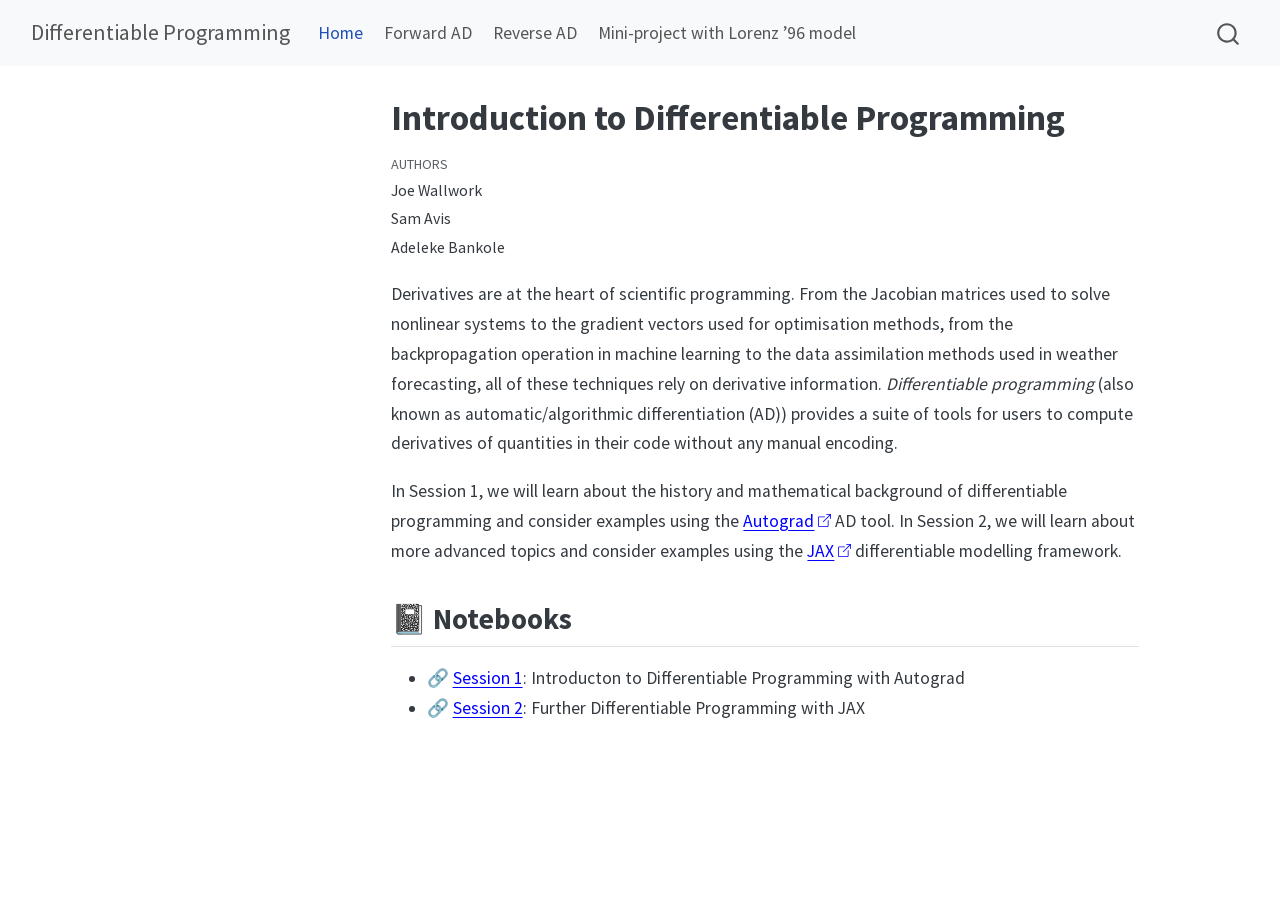
==== index.html @ 1bfa60ec "Deploy quarto-rendered notebooks (commit 20819055aa0e33181987a718f49bd97007761894) 20819055aa0e33181" ====
<!DOCTYPE html>
<html xmlns="http://www.w3.org/1999/xhtml" lang="en" xml:lang="en"><head>

<meta charset="utf-8">
<meta name="generator" content="quarto-1.9.38">

<meta name="viewport" content="width=device-width, initial-scale=1.0, user-scalable=yes">


<title>Introduction to Differentiable Programming – Differentiable Programming</title>
<style>

code{white-space: pre-wrap;}
span.smallcaps{font-variant: small-caps;}
div.columns{display: flex; gap: min(4vw, 1.5em);}
div.column{flex: auto; overflow-x: auto;}
div.hanging-indent{margin-left: 1.5em; text-indent: -1.5em;}
ul.task-list{list-style: none;}
ul.task-list li input[type="checkbox"] {
width: 0.8em;
margin: 0 0.8em 0.2em -1em;  vertical-align: middle;
}
</style>


<script>const headroomChanged = new CustomEvent("quarto-hrChanged", {
  detail: {},
  bubbles: true,
  cancelable: false,
  composed: false,
});

const announceDismiss = () => {
  const annEl = window.document.getElementById("quarto-announcement");
  if (annEl) {
    annEl.remove();

    const annId = annEl.getAttribute("data-announcement-id");
    window.localStorage.setItem(`quarto-announce-${annId}`, "true");
  }
};

const announceRegister = () => {
  const annEl = window.document.getElementById("quarto-announcement");
  if (annEl) {
    const annId = annEl.getAttribute("data-announcement-id");
    const isDismissed =
      window.localStorage.getItem(`quarto-announce-${annId}`) || false;
    if (isDismissed) {
      announceDismiss();
      return;
    } else {
      annEl.classList.remove("hidden");
    }

    const actionEl = annEl.querySelector(".quarto-announcement-action");
    if (actionEl) {
      actionEl.addEventListener("click", function (e) {
        e.preventDefault();
        // Hide the bar immediately
        announceDismiss();
      });
    }
  }
};

window.document.addEventListener("DOMContentLoaded", function () {
  let init = false;

  announceRegister();

  // Manage the back to top button, if one is present.
  let lastScrollTop = window.pageYOffset || document.documentElement.scrollTop;
  const scrollDownBuffer = 5;
  const scrollUpBuffer = 35;
  const btn = document.getElementById("quarto-back-to-top");
  const hideBackToTop = () => {
    btn.style.display = "none";
  };
  const showBackToTop = () => {
    btn.style.display = "inline-block";
  };
  if (btn) {
    window.document.addEventListener(
      "scroll",
      function () {
        const currentScrollTop =
          window.pageYOffset || document.documentElement.scrollTop;

        // Shows and hides the button 'intelligently' as the user scrolls
        if (currentScrollTop - scrollDownBuffer > lastScrollTop) {
          hideBackToTop();
          lastScrollTop = currentScrollTop <= 0 ? 0 : currentScrollTop;
        } else if (currentScrollTop < lastScrollTop - scrollUpBuffer) {
          showBackToTop();
          lastScrollTop = currentScrollTop <= 0 ? 0 : currentScrollTop;
        }

        // Show the button at the bottom, hides it at the top
        if (currentScrollTop <= 0) {
          hideBackToTop();
        } else if (
          window.innerHeight + currentScrollTop >=
          document.body.offsetHeight
        ) {
          showBackToTop();
        }
      },
      false
    );
  }

  function throttle(func, wait) {
    var timeout;
    return function () {
      const context = this;
      const args = arguments;
      const later = function () {
        clearTimeout(timeout);
        timeout = null;
        func.apply(context, args);
      };

      if (!timeout) {
        timeout = setTimeout(later, wait);
      }
    };
  }

  function headerOffset() {
    // Set an offset if there is are fixed top navbar
    const headerEl = window.document.querySelector("header.fixed-top");
    if (headerEl) {
      return headerEl.clientHeight;
    } else {
      return 0;
    }
  }

  function footerOffset() {
    const footerEl = window.document.querySelector("footer.footer");
    if (footerEl) {
      return footerEl.clientHeight;
    } else {
      return 0;
    }
  }

  function dashboardOffset() {
    const dashboardNavEl = window.document.getElementById(
      "quarto-dashboard-header"
    );
    if (dashboardNavEl !== null) {
      return dashboardNavEl.clientHeight;
    } else {
      return 0;
    }
  }

  function updateDocumentOffsetWithoutAnimation() {
    updateDocumentOffset(false);
  }

  function updateDocumentOffset(animated) {
    // set body offset
    const topOffset = headerOffset();
    const bodyOffset = topOffset + footerOffset() + dashboardOffset();
    const bodyEl = window.document.body;
    bodyEl.setAttribute("data-bs-offset", topOffset);
    bodyEl.style.paddingTop = topOffset + "px";

    // deal with sidebar offsets
    const sidebars = window.document.querySelectorAll(
      ".sidebar, .headroom-target"
    );
    sidebars.forEach((sidebar) => {
      if (!animated) {
        sidebar.classList.add("notransition");
        // Remove the no transition class after the animation has time to complete
        setTimeout(function () {
          sidebar.classList.remove("notransition");
        }, 201);
      }

      if (window.Headroom && sidebar.classList.contains("sidebar-unpinned")) {
        sidebar.style.top = "0";
        sidebar.style.maxHeight = "100vh";
      } else {
        sidebar.style.top = topOffset + "px";
        sidebar.style.maxHeight = "calc(100vh - " + topOffset + "px)";
      }
    });

    // allow space for footer
    const mainContainer = window.document.querySelector(".quarto-container");
    if (mainContainer) {
      mainContainer.style.minHeight = "calc(100vh - " + bodyOffset + "px)";
    }

    // link offset
    let linkStyle = window.document.querySelector("#quarto-target-style");
    if (!linkStyle) {
      linkStyle = window.document.createElement("style");
      linkStyle.setAttribute("id", "quarto-target-style");
      window.document.head.appendChild(linkStyle);
    }
    while (linkStyle.firstChild) {
      linkStyle.removeChild(linkStyle.firstChild);
    }
    if (topOffset > 0) {
      linkStyle.appendChild(
        window.document.createTextNode(`
      section:target::before {
        content: "";
        display: block;
        height: ${topOffset}px;
        margin: -${topOffset}px 0 0;
      }`)
      );
    }
    if (init) {
      window.dispatchEvent(headroomChanged);
    }
    init = true;
  }

  // initialize headroom
  var header = window.document.querySelector("#quarto-header");
  if (header && window.Headroom) {
    const headroom = new window.Headroom(header, {
      tolerance: 5,
      onPin: function () {
        const sidebars = window.document.querySelectorAll(
          ".sidebar, .headroom-target"
        );
        sidebars.forEach((sidebar) => {
          sidebar.classList.remove("sidebar-unpinned");
        });
        updateDocumentOffset();
      },
      onUnpin: function () {
        const sidebars = window.document.querySelectorAll(
          ".sidebar, .headroom-target"
        );
        sidebars.forEach((sidebar) => {
          sidebar.classList.add("sidebar-unpinned");
        });
        updateDocumentOffset();
      },
    });
    headroom.init();

    let frozen = false;
    window.quartoToggleHeadroom = function () {
      if (frozen) {
        headroom.unfreeze();
        frozen = false;
      } else {
        headroom.freeze();
        frozen = true;
      }
    };
  }

  window.addEventListener(
    "hashchange",
    function (e) {
      if (
        getComputedStyle(document.documentElement).scrollBehavior !== "smooth"
      ) {
        window.scrollTo(0, window.pageYOffset - headerOffset());
      }
    },
    false
  );

  // Observe size changed for the header
  const headerEl = window.document.querySelector("header.fixed-top");
  if (headerEl && window.ResizeObserver) {
    const observer = new window.ResizeObserver(() => {
      setTimeout(updateDocumentOffsetWithoutAnimation, 0);
    });
    observer.observe(headerEl, {
      attributes: true,
      childList: true,
      characterData: true,
    });
  } else {
    window.addEventListener(
      "resize",
      throttle(updateDocumentOffsetWithoutAnimation, 50)
    );
  }
  setTimeout(updateDocumentOffsetWithoutAnimation, 250);

  // fixup index.html links if we aren't on the filesystem
  if (window.location.protocol !== "file:") {
    const links = window.document.querySelectorAll("a");
    for (let i = 0; i < links.length; i++) {
      if (links[i].href) {
        links[i].dataset.originalHref = links[i].href;
        links[i].href = links[i].href.replace(/\/index\.html/, "/");
      }
    }

    // Fixup any sharing links that require urls
    // Append url to any sharing urls
    const sharingLinks = window.document.querySelectorAll(
      "a.sidebar-tools-main-item, a.quarto-navigation-tool, a.quarto-navbar-tools, a.quarto-navbar-tools-item"
    );
    for (let i = 0; i < sharingLinks.length; i++) {
      const sharingLink = sharingLinks[i];
      const href = sharingLink.getAttribute("href");
      if (href) {
        sharingLink.setAttribute(
          "href",
          href.replace("|url|", window.location.href)
        );
      }
    }

    // Scroll the active navigation item into view, if necessary
    const navSidebar = window.document.querySelector("nav#quarto-sidebar");
    if (navSidebar) {
      // Find the active item
      const activeItem = navSidebar.querySelector("li.sidebar-item a.active");
      if (activeItem) {
        // Wait for the scroll height and height to resolve by observing size changes on the
        // nav element that is scrollable
        const resizeObserver = new ResizeObserver((_entries) => {
          // The bottom of the element
          const elBottom = activeItem.offsetTop;
          const viewBottom = navSidebar.scrollTop + navSidebar.clientHeight;

          // The element height and scroll height are the same, then we are still loading
          if (viewBottom !== navSidebar.scrollHeight) {
            // Determine if the item isn't visible and scroll to it
            if (elBottom >= viewBottom) {
              navSidebar.scrollTop = elBottom;
            }

            // stop observing now since we've completed the scroll
            resizeObserver.unobserve(navSidebar);
          }
        });
        resizeObserver.observe(navSidebar);
      }
    }
  }
});
</script>
<script>/*!
 * headroom.js v0.12.0 - Give your page some headroom. Hide your header until you need it
 * Copyright (c) 2020 Nick Williams - http://wicky.nillia.ms/headroom.js
 * License: MIT
 */

!function(t,n){"object"==typeof exports&&"undefined"!=typeof module?module.exports=n():"function"==typeof define&&define.amd?define(n):(t=t||self).Headroom=n()}(this,function(){"use strict";function t(){return"undefined"!=typeof window}function d(t){return function(t){return t&&t.document&&function(t){return 9===t.nodeType}(t.document)}(t)?function(t){var n=t.document,o=n.body,s=n.documentElement;return{scrollHeight:function(){return Math.max(o.scrollHeight,s.scrollHeight,o.offsetHeight,s.offsetHeight,o.clientHeight,s.clientHeight)},height:function(){return t.innerHeight||s.clientHeight||o.clientHeight},scrollY:function(){return void 0!==t.pageYOffset?t.pageYOffset:(s||o.parentNode||o).scrollTop}}}(t):function(t){return{scrollHeight:function(){return Math.max(t.scrollHeight,t.offsetHeight,t.clientHeight)},height:function(){return Math.max(t.offsetHeight,t.clientHeight)},scrollY:function(){return t.scrollTop}}}(t)}function n(t,s,e){var n,o=function(){var n=!1;try{var t={get passive(){n=!0}};window.addEventListener("test",t,t),window.removeEventListener("test",t,t)}catch(t){n=!1}return n}(),i=!1,r=d(t),l=r.scrollY(),a={};function c(){var t=Math.round(r.scrollY()),n=r.height(),o=r.scrollHeight();a.scrollY=t,a.lastScrollY=l,a.direction=l<t?"down":"up",a.distance=Math.abs(t-l),a.isOutOfBounds=t<0||o<t+n,a.top=t<=s.offset[a.direction],a.bottom=o<=t+n,a.toleranceExceeded=a.distance>s.tolerance[a.direction],e(a),l=t,i=!1}function h(){i||(i=!0,n=requestAnimationFrame(c))}var u=!!o&&{passive:!0,capture:!1};return t.addEventListener("scroll",h,u),c(),{destroy:function(){cancelAnimationFrame(n),t.removeEventListener("scroll",h,u)}}}function o(t){return t===Object(t)?t:{down:t,up:t}}function s(t,n){n=n||{},Object.assign(this,s.options,n),this.classes=Object.assign({},s.options.classes,n.classes),this.elem=t,this.tolerance=o(this.tolerance),this.offset=o(this.offset),this.initialised=!1,this.frozen=!1}return s.prototype={constructor:s,init:function(){return s.cutsTheMustard&&!this.initialised&&(this.addClass("initial"),this.initialised=!0,setTimeout(function(t){t.scrollTracker=n(t.scroller,{offset:t.offset,tolerance:t.tolerance},t.update.bind(t))},100,this)),this},destroy:function(){this.initialised=!1,Object.keys(this.classes).forEach(this.removeClass,this),this.scrollTracker.destroy()},unpin:function(){!this.hasClass("pinned")&&this.hasClass("unpinned")||(this.addClass("unpinned"),this.removeClass("pinned"),this.onUnpin&&this.onUnpin.call(this))},pin:function(){this.hasClass("unpinned")&&(this.addClass("pinned"),this.removeClass("unpinned"),this.onPin&&this.onPin.call(this))},freeze:function(){this.frozen=!0,this.addClass("frozen")},unfreeze:function(){this.frozen=!1,this.removeClass("frozen")},top:function(){this.hasClass("top")||(this.addClass("top"),this.removeClass("notTop"),this.onTop&&this.onTop.call(this))},notTop:function(){this.hasClass("notTop")||(this.addClass("notTop"),this.removeClass("top"),this.onNotTop&&this.onNotTop.call(this))},bottom:function(){this.hasClass("bottom")||(this.addClass("bottom"),this.removeClass("notBottom"),this.onBottom&&this.onBottom.call(this))},notBottom:function(){this.hasClass("notBottom")||(this.addClass("notBottom"),this.removeClass("bottom"),this.onNotBottom&&this.onNotBottom.call(this))},shouldUnpin:function(t){return"down"===t.direction&&!t.top&&t.toleranceExceeded},shouldPin:function(t){return"up"===t.direction&&t.toleranceExceeded||t.top},addClass:function(t){this.elem.classList.add.apply(this.elem.classList,this.classes[t].split(" "))},removeClass:function(t){this.elem.classList.remove.apply(this.elem.classList,this.classes[t].split(" "))},hasClass:function(t){return this.classes[t].split(" ").every(function(t){return this.classList.contains(t)},this.elem)},update:function(t){t.isOutOfBounds||!0!==this.frozen&&(t.top?this.top():this.notTop(),t.bottom?this.bottom():this.notBottom(),this.shouldUnpin(t)?this.unpin():this.shouldPin(t)&&this.pin())}},s.options={tolerance:{up:0,down:0},offset:0,scroller:t()?window:null,classes:{frozen:"headroom--frozen",pinned:"headroom--pinned",unpinned:"headroom--unpinned",top:"headroom--top",notTop:"headroom--not-top",bottom:"headroom--bottom",notBottom:"headroom--not-bottom",initial:"headroom"}},s.cutsTheMustard=!!(t()&&function(){}.bind&&"classList"in document.documentElement&&Object.assign&&Object.keys&&requestAnimationFrame),s});
</script>
<script>/*!
 * clipboard.js v2.0.11
 * https://clipboardjs.com/
 *
 * Licensed MIT © Zeno Rocha
 */
!function(t,e){"object"==typeof exports&&"object"==typeof module?module.exports=e():"function"==typeof define&&define.amd?define([],e):"object"==typeof exports?exports.ClipboardJS=e():t.ClipboardJS=e()}(this,function(){return n={686:function(t,e,n){"use strict";n.d(e,{default:function(){return b}});var e=n(279),i=n.n(e),e=n(370),u=n.n(e),e=n(817),r=n.n(e);function c(t){try{return document.execCommand(t)}catch(t){return}}var a=function(t){t=r()(t);return c("cut"),t};function o(t,e){var n,o,t=(n=t,o="rtl"===document.documentElement.getAttribute("dir"),(t=document.createElement("textarea")).style.fontSize="12pt",t.style.border="0",t.style.padding="0",t.style.margin="0",t.style.position="absolute",t.style[o?"right":"left"]="-9999px",o=window.pageYOffset||document.documentElement.scrollTop,t.style.top="".concat(o,"px"),t.setAttribute("readonly",""),t.value=n,t);return e.container.appendChild(t),e=r()(t),c("copy"),t.remove(),e}var f=function(t){var e=1<arguments.length&&void 0!==arguments[1]?arguments[1]:{container:document.body},n="";return"string"==typeof t?n=o(t,e):t instanceof HTMLInputElement&&!["text","search","url","tel","password"].includes(null==t?void 0:t.type)?n=o(t.value,e):(n=r()(t),c("copy")),n};function l(t){return(l="function"==typeof Symbol&&"symbol"==typeof Symbol.iterator?function(t){return typeof t}:function(t){return t&&"function"==typeof Symbol&&t.constructor===Symbol&&t!==Symbol.prototype?"symbol":typeof t})(t)}var s=function(){var t=0<arguments.length&&void 0!==arguments[0]?arguments[0]:{},e=t.action,n=void 0===e?"copy":e,o=t.container,e=t.target,t=t.text;if("copy"!==n&&"cut"!==n)throw new Error('Invalid "action" value, use either "copy" or "cut"');if(void 0!==e){if(!e||"object"!==l(e)||1!==e.nodeType)throw new Error('Invalid "target" value, use a valid Element');if("copy"===n&&e.hasAttribute("disabled"))throw new Error('Invalid "target" attribute. Please use "readonly" instead of "disabled" attribute');if("cut"===n&&(e.hasAttribute("readonly")||e.hasAttribute("disabled")))throw new Error('Invalid "target" attribute. You can\'t cut text from elements with "readonly" or "disabled" attributes')}return t?f(t,{container:o}):e?"cut"===n?a(e):f(e,{container:o}):void 0};function p(t){return(p="function"==typeof Symbol&&"symbol"==typeof Symbol.iterator?function(t){return typeof t}:function(t){return t&&"function"==typeof Symbol&&t.constructor===Symbol&&t!==Symbol.prototype?"symbol":typeof t})(t)}function d(t,e){for(var n=0;n<e.length;n++){var o=e[n];o.enumerable=o.enumerable||!1,o.configurable=!0,"value"in o&&(o.writable=!0),Object.defineProperty(t,o.key,o)}}function y(t,e){return(y=Object.setPrototypeOf||function(t,e){return t.__proto__=e,t})(t,e)}function h(n){var o=function(){if("undefined"==typeof Reflect||!Reflect.construct)return!1;if(Reflect.construct.sham)return!1;if("function"==typeof Proxy)return!0;try{return Date.prototype.toString.call(Reflect.construct(Date,[],function(){})),!0}catch(t){return!1}}();return function(){var t,e=v(n);return t=o?(t=v(this).constructor,Reflect.construct(e,arguments,t)):e.apply(this,arguments),e=this,!(t=t)||"object"!==p(t)&&"function"!=typeof t?function(t){if(void 0!==t)return t;throw new ReferenceError("this hasn't been initialised - super() hasn't been called")}(e):t}}function v(t){return(v=Object.setPrototypeOf?Object.getPrototypeOf:function(t){return t.__proto__||Object.getPrototypeOf(t)})(t)}function m(t,e){t="data-clipboard-".concat(t);if(e.hasAttribute(t))return e.getAttribute(t)}var b=function(){!function(t,e){if("function"!=typeof e&&null!==e)throw new TypeError("Super expression must either be null or a function");t.prototype=Object.create(e&&e.prototype,{constructor:{value:t,writable:!0,configurable:!0}}),e&&y(t,e)}(r,i());var t,e,n,o=h(r);function r(t,e){var n;return function(t){if(!(t instanceof r))throw new TypeError("Cannot call a class as a function")}(this),(n=o.call(this)).resolveOptions(e),n.listenClick(t),n}return t=r,n=[{key:"copy",value:function(t){var e=1<arguments.length&&void 0!==arguments[1]?arguments[1]:{container:document.body};return f(t,e)}},{key:"cut",value:function(t){return a(t)}},{key:"isSupported",value:function(){var t=0<arguments.length&&void 0!==arguments[0]?arguments[0]:["copy","cut"],t="string"==typeof t?[t]:t,e=!!document.queryCommandSupported;return t.forEach(function(t){e=e&&!!document.queryCommandSupported(t)}),e}}],(e=[{key:"resolveOptions",value:function(){var t=0<arguments.length&&void 0!==arguments[0]?arguments[0]:{};this.action="function"==typeof t.action?t.action:this.defaultAction,this.target="function"==typeof t.target?t.target:this.defaultTarget,this.text="function"==typeof t.text?t.text:this.defaultText,this.container="object"===p(t.container)?t.container:document.body}},{key:"listenClick",value:function(t){var e=this;this.listener=u()(t,"click",function(t){return e.onClick(t)})}},{key:"onClick",value:function(t){var e=t.delegateTarget||t.currentTarget,n=this.action(e)||"copy",t=s({action:n,container:this.container,target:this.target(e),text:this.text(e)});this.emit(t?"success":"error",{action:n,text:t,trigger:e,clearSelection:function(){e&&e.focus(),window.getSelection().removeAllRanges()}})}},{key:"defaultAction",value:function(t){return m("action",t)}},{key:"defaultTarget",value:function(t){t=m("target",t);if(t)return document.querySelector(t)}},{key:"defaultText",value:function(t){return m("text",t)}},{key:"destroy",value:function(){this.listener.destroy()}}])&&d(t.prototype,e),n&&d(t,n),r}()},828:function(t){var e;"undefined"==typeof Element||Element.prototype.matches||((e=Element.prototype).matches=e.matchesSelector||e.mozMatchesSelector||e.msMatchesSelector||e.oMatchesSelector||e.webkitMatchesSelector),t.exports=function(t,e){for(;t&&9!==t.nodeType;){if("function"==typeof t.matches&&t.matches(e))return t;t=t.parentNode}}},438:function(t,e,n){var u=n(828);function i(t,e,n,o,r){var i=function(e,n,t,o){return function(t){t.delegateTarget=u(t.target,n),t.delegateTarget&&o.call(e,t)}}.apply(this,arguments);return t.addEventListener(n,i,r),{destroy:function(){t.removeEventListener(n,i,r)}}}t.exports=function(t,e,n,o,r){return"function"==typeof t.addEventListener?i.apply(null,arguments):"function"==typeof n?i.bind(null,document).apply(null,arguments):("string"==typeof t&&(t=document.querySelectorAll(t)),Array.prototype.map.call(t,function(t){return i(t,e,n,o,r)}))}},879:function(t,n){n.node=function(t){return void 0!==t&&t instanceof HTMLElement&&1===t.nodeType},n.nodeList=function(t){var e=Object.prototype.toString.call(t);return void 0!==t&&("[object NodeList]"===e||"[object HTMLCollection]"===e)&&"length"in t&&(0===t.length||n.node(t[0]))},n.string=function(t){return"string"==typeof t||t instanceof String},n.fn=function(t){return"[object Function]"===Object.prototype.toString.call(t)}},370:function(t,e,n){var f=n(879),l=n(438);t.exports=function(t,e,n){if(!t&&!e&&!n)throw new Error("Missing required arguments");if(!f.string(e))throw new TypeError("Second argument must be a String");if(!f.fn(n))throw new TypeError("Third argument must be a Function");if(f.node(t))return c=e,a=n,(u=t).addEventListener(c,a),{destroy:function(){u.removeEventListener(c,a)}};if(f.nodeList(t))return o=t,r=e,i=n,Array.prototype.forEach.call(o,function(t){t.addEventListener(r,i)}),{destroy:function(){Array.prototype.forEach.call(o,function(t){t.removeEventListener(r,i)})}};if(f.string(t))return t=t,e=e,n=n,l(document.body,t,e,n);throw new TypeError("First argument must be a String, HTMLElement, HTMLCollection, or NodeList");var o,r,i,u,c,a}},817:function(t){t.exports=function(t){var e,n="SELECT"===t.nodeName?(t.focus(),t.value):"INPUT"===t.nodeName||"TEXTAREA"===t.nodeName?((e=t.hasAttribute("readonly"))||t.setAttribute("readonly",""),t.select(),t.setSelectionRange(0,t.value.length),e||t.removeAttribute("readonly"),t.value):(t.hasAttribute("contenteditable")&&t.focus(),n=window.getSelection(),(e=document.createRange()).selectNodeContents(t),n.removeAllRanges(),n.addRange(e),n.toString());return n}},279:function(t){function e(){}e.prototype={on:function(t,e,n){var o=this.e||(this.e={});return(o[t]||(o[t]=[])).push({fn:e,ctx:n}),this},once:function(t,e,n){var o=this;function r(){o.off(t,r),e.apply(n,arguments)}return r._=e,this.on(t,r,n)},emit:function(t){for(var e=[].slice.call(arguments,1),n=((this.e||(this.e={}))[t]||[]).slice(),o=0,r=n.length;o<r;o++)n[o].fn.apply(n[o].ctx,e);return this},off:function(t,e){var n=this.e||(this.e={}),o=n[t],r=[];if(o&&e)for(var i=0,u=o.length;i<u;i++)o[i].fn!==e&&o[i].fn._!==e&&r.push(o[i]);return r.length?n[t]=r:delete n[t],this}},t.exports=e,t.exports.TinyEmitter=e}},r={},o.n=function(t){var e=t&&t.__esModule?function(){return t.default}:function(){return t};return o.d(e,{a:e}),e},o.d=function(t,e){for(var n in e)o.o(e,n)&&!o.o(t,n)&&Object.defineProperty(t,n,{enumerable:!0,get:e[n]})},o.o=function(t,e){return Object.prototype.hasOwnProperty.call(t,e)},o(686).default;function o(t){if(r[t])return r[t].exports;var e=r[t]={exports:{}};return n[t](e,e.exports,o),e.exports}var n,r});</script>
<script>/*! @algolia/autocomplete-js 1.19.1 | MIT License | © Algolia, Inc. and contributors | https://github.com/algolia/autocomplete */
!function(e,t){"object"==typeof exports&&"undefined"!=typeof module?t(exports):"function"==typeof define&&define.amd?define(["exports"],t):t((e="undefined"!=typeof globalThis?globalThis:e||self)["@algolia/autocomplete-js"]={})}(this,(function(e){"use strict";function t(e,t){var n=Object.keys(e);if(Object.getOwnPropertySymbols){var r=Object.getOwnPropertySymbols(e);t&&(r=r.filter((function(t){return Object.getOwnPropertyDescriptor(e,t).enumerable}))),n.push.apply(n,r)}return n}function n(e){for(var n=1;n<arguments.length;n++){var r=null!=arguments[n]?arguments[n]:{};n%2?t(Object(r),!0).forEach((function(t){o(e,t,r[t])})):Object.getOwnPropertyDescriptors?Object.defineProperties(e,Object.getOwnPropertyDescriptors(r)):t(Object(r)).forEach((function(t){Object.defineProperty(e,t,Object.getOwnPropertyDescriptor(r,t))}))}return e}function r(e){return r="function"==typeof Symbol&&"symbol"==typeof Symbol.iterator?function(e){return typeof e}:function(e){return e&&"function"==typeof Symbol&&e.constructor===Symbol&&e!==Symbol.prototype?"symbol":typeof e},r(e)}function o(e,t,n){return(t=function(e){var t=function(e,t){if("object"!=typeof e||null===e)return e;var n=e[Symbol.toPrimitive];if(void 0!==n){var r=n.call(e,t||"default");if("object"!=typeof r)return r;throw new TypeError("@@toPrimitive must return a primitive value.")}return("string"===t?String:Number)(e)}(e,"string");return"symbol"==typeof t?t:String(t)}(t))in e?Object.defineProperty(e,t,{value:n,enumerable:!0,configurable:!0,writable:!0}):e[t]=n,e}function i(){return i=Object.assign?Object.assign.bind():function(e){for(var t=1;t<arguments.length;t++){var n=arguments[t];for(var r in n)Object.prototype.hasOwnProperty.call(n,r)&&(e[r]=n[r])}return e},i.apply(this,arguments)}function u(e,t){if(null==e)return{};var n,r,o=function(e,t){if(null==e)return{};var n,r,o={},i=Object.keys(e);for(r=0;r<i.length;r++)n=i[r],t.indexOf(n)>=0||(o[n]=e[n]);return o}(e,t);if(Object.getOwnPropertySymbols){var i=Object.getOwnPropertySymbols(e);for(r=0;r<i.length;r++)n=i[r],t.indexOf(n)>=0||Object.prototype.propertyIsEnumerable.call(e,n)&&(o[n]=e[n])}return o}function a(e,t){return function(e){if(Array.isArray(e))return e}(e)||function(e,t){var n=null==e?null:"undefined"!=typeof Symbol&&e[Symbol.iterator]||e["@@iterator"];if(null!=n){var r,o,i,u,a=[],l=!0,c=!1;try{if(i=(n=n.call(e)).next,0===t){if(Object(n)!==n)return;l=!1}else for(;!(l=(r=i.call(n)).done)&&(a.push(r.value),a.length!==t);l=!0);}catch(e){c=!0,o=e}finally{try{if(!l&&null!=n.return&&(u=n.return(),Object(u)!==u))return}finally{if(c)throw o}}return a}}(e,t)||c(e,t)||function(){throw new TypeError("Invalid attempt to destructure non-iterable instance.\nIn order to be iterable, non-array objects must have a [Symbol.iterator]() method.")}()}function l(e){return function(e){if(Array.isArray(e))return s(e)}(e)||function(e){if("undefined"!=typeof Symbol&&null!=e[Symbol.iterator]||null!=e["@@iterator"])return Array.from(e)}(e)||c(e)||function(){throw new TypeError("Invalid attempt to spread non-iterable instance.\nIn order to be iterable, non-array objects must have a [Symbol.iterator]() method.")}()}function c(e,t){if(e){if("string"==typeof e)return s(e,t);var n=Object.prototype.toString.call(e).slice(8,-1);return"Object"===n&&e.constructor&&(n=e.constructor.name),"Map"===n||"Set"===n?Array.from(e):"Arguments"===n||/^(?:Ui|I)nt(?:8|16|32)(?:Clamped)?Array$/.test(n)?s(e,t):void 0}}function s(e,t){(null==t||t>e.length)&&(t=e.length);for(var n=0,r=new Array(t);n<t;n++)r[n]=e[n];return r}function f(e){return{current:e}}function p(e,t){var n=void 0;return function(){for(var r=arguments.length,o=new Array(r),i=0;i<r;i++)o[i]=arguments[i];n&&clearTimeout(n),n=setTimeout((function(){return e.apply(void 0,o)}),t)}}function m(e){return e.reduce((function(e,t){return e.concat(t)}),[])}var v=0;function d(){return"autocomplete-".concat(v++)}function y(e,t){return t.reduce((function(e,t){return e&&e[t]}),e)}function b(e){return 0===e.collections.length?0:e.collections.reduce((function(e,t){return e+t.items.length}),0)}function g(e){return e!==Object(e)}function h(e,t){if(e===t)return!0;if(g(e)||g(t)||"function"==typeof e||"function"==typeof t)return e===t;if(Object.keys(e).length!==Object.keys(t).length)return!1;for(var n=0,r=Object.keys(e);n<r.length;n++){var o=r[n];if(!(o in t))return!1;if(!h(e[o],t[o]))return!1}return!0}var _=function(){};var O="1.19.1",S=[{segment:"autocomplete-core",version:O}];function j(e){var t=e.item,n=e.items,r=void 0===n?[]:n;return{index:t.__autocomplete_indexName,items:[t],positions:[1+r.findIndex((function(e){return e.objectID===t.objectID}))],queryID:t.__autocomplete_queryID,algoliaSource:["autocomplete"]}}function P(e,t){return function(e){if(Array.isArray(e))return e}(e)||function(e,t){var n=null==e?null:"undefined"!=typeof Symbol&&e[Symbol.iterator]||e["@@iterator"];if(null!=n){var r,o,i,u,a=[],l=!0,c=!1;try{if(i=(n=n.call(e)).next,0===t){if(Object(n)!==n)return;l=!1}else for(;!(l=(r=i.call(n)).done)&&(a.push(r.value),a.length!==t);l=!0);}catch(e){c=!0,o=e}finally{try{if(!l&&null!=n.return&&(u=n.return(),Object(u)!==u))return}finally{if(c)throw o}}return a}}(e,t)||function(e,t){if(!e)return;if("string"==typeof e)return w(e,t);var n=Object.prototype.toString.call(e).slice(8,-1);"Object"===n&&e.constructor&&(n=e.constructor.name);if("Map"===n||"Set"===n)return Array.from(e);if("Arguments"===n||/^(?:Ui|I)nt(?:8|16|32)(?:Clamped)?Array$/.test(n))return w(e,t)}(e,t)||function(){throw new TypeError("Invalid attempt to destructure non-iterable instance.\nIn order to be iterable, non-array objects must have a [Symbol.iterator]() method.")}()}function w(e,t){(null==t||t>e.length)&&(t=e.length);for(var n=0,r=new Array(t);n<t;n++)r[n]=e[n];return r}var I=["items"],A=["items"];function E(e){return E="function"==typeof Symbol&&"symbol"==typeof Symbol.iterator?function(e){return typeof e}:function(e){return e&&"function"==typeof Symbol&&e.constructor===Symbol&&e!==Symbol.prototype?"symbol":typeof e},E(e)}function D(e){return function(e){if(Array.isArray(e))return C(e)}(e)||function(e){if("undefined"!=typeof Symbol&&null!=e[Symbol.iterator]||null!=e["@@iterator"])return Array.from(e)}(e)||function(e,t){if(!e)return;if("string"==typeof e)return C(e,t);var n=Object.prototype.toString.call(e).slice(8,-1);"Object"===n&&e.constructor&&(n=e.constructor.name);if("Map"===n||"Set"===n)return Array.from(e);if("Arguments"===n||/^(?:Ui|I)nt(?:8|16|32)(?:Clamped)?Array$/.test(n))return C(e,t)}(e)||function(){throw new TypeError("Invalid attempt to spread non-iterable instance.\nIn order to be iterable, non-array objects must have a [Symbol.iterator]() method.")}()}function C(e,t){(null==t||t>e.length)&&(t=e.length);for(var n=0,r=new Array(t);n<t;n++)r[n]=e[n];return r}function k(e,t){if(null==e)return{};var n,r,o=function(e,t){if(null==e)return{};var n,r,o={},i=Object.keys(e);for(r=0;r<i.length;r++)n=i[r],t.indexOf(n)>=0||(o[n]=e[n]);return o}(e,t);if(Object.getOwnPropertySymbols){var i=Object.getOwnPropertySymbols(e);for(r=0;r<i.length;r++)n=i[r],t.indexOf(n)>=0||Object.prototype.propertyIsEnumerable.call(e,n)&&(o[n]=e[n])}return o}function x(e,t){var n=Object.keys(e);if(Object.getOwnPropertySymbols){var r=Object.getOwnPropertySymbols(e);t&&(r=r.filter((function(t){return Object.getOwnPropertyDescriptor(e,t).enumerable}))),n.push.apply(n,r)}return n}function N(e){for(var t=1;t<arguments.length;t++){var n=null!=arguments[t]?arguments[t]:{};t%2?x(Object(n),!0).forEach((function(t){T(e,t,n[t])})):Object.getOwnPropertyDescriptors?Object.defineProperties(e,Object.getOwnPropertyDescriptors(n)):x(Object(n)).forEach((function(t){Object.defineProperty(e,t,Object.getOwnPropertyDescriptor(n,t))}))}return e}function T(e,t,n){return(t=function(e){var t=function(e,t){if("object"!==E(e)||null===e)return e;var n=e[Symbol.toPrimitive];if(void 0!==n){var r=n.call(e,t||"default");if("object"!==E(r))return r;throw new TypeError("@@toPrimitive must return a primitive value.")}return("string"===t?String:Number)(e)}(e,"string");return"symbol"===E(t)?t:String(t)}(t))in e?Object.defineProperty(e,t,{value:n,enumerable:!0,configurable:!0,writable:!0}):e[t]=n,e}function q(e){for(var t=arguments.length>1&&void 0!==arguments[1]?arguments[1]:20,n=[],r=0;r<e.objectIDs.length;r+=t)n.push(N(N({},e),{},{objectIDs:e.objectIDs.slice(r,r+t)}));return n}function B(e){return e.map((function(e){var t=e.items,n=k(e,I);return N(N({},n),{},{objectIDs:(null==t?void 0:t.map((function(e){return e.objectID})))||n.objectIDs})}))}function R(e){var t,n,r,o=(t=P((e.version||"").split(".").map(Number),2),n=t[0],r=t[1],n>=3||2===n&&r>=4||1===n&&r>=10);function i(t,n,r){if(o&&void 0!==r){var i=r[0].__autocomplete_algoliaCredentials,u={"X-Algolia-Application-Id":i.appId,"X-Algolia-API-Key":i.apiKey};e.apply(void 0,[t].concat(D(n),[{headers:u}]))}else e.apply(void 0,[t].concat(D(n)))}return{init:function(t,n){e("init",{appId:t,apiKey:n})},setAuthenticatedUserToken:function(t){e("setAuthenticatedUserToken",t)},setUserToken:function(t){e("setUserToken",t)},clickedObjectIDsAfterSearch:function(){for(var e=arguments.length,t=new Array(e),n=0;n<e;n++)t[n]=arguments[n];t.length>0&&i("clickedObjectIDsAfterSearch",B(t),t[0].items)},clickedObjectIDs:function(){for(var e=arguments.length,t=new Array(e),n=0;n<e;n++)t[n]=arguments[n];t.length>0&&i("clickedObjectIDs",B(t),t[0].items)},clickedFilters:function(){for(var t=arguments.length,n=new Array(t),r=0;r<t;r++)n[r]=arguments[r];n.length>0&&e.apply(void 0,["clickedFilters"].concat(n))},convertedObjectIDsAfterSearch:function(){for(var e=arguments.length,t=new Array(e),n=0;n<e;n++)t[n]=arguments[n];t.length>0&&i("convertedObjectIDsAfterSearch",B(t),t[0].items)},convertedObjectIDs:function(){for(var e=arguments.length,t=new Array(e),n=0;n<e;n++)t[n]=arguments[n];t.length>0&&i("convertedObjectIDs",B(t),t[0].items)},convertedFilters:function(){for(var t=arguments.length,n=new Array(t),r=0;r<t;r++)n[r]=arguments[r];n.length>0&&e.apply(void 0,["convertedFilters"].concat(n))},viewedObjectIDs:function(){for(var e=arguments.length,t=new Array(e),n=0;n<e;n++)t[n]=arguments[n];t.length>0&&t.reduce((function(e,t){var n=t.items,r=k(t,A);return[].concat(D(e),D(q(N(N({},r),{},{objectIDs:(null==n?void 0:n.map((function(e){return e.objectID})))||r.objectIDs})).map((function(e){return{items:n,payload:e}}))))}),[]).forEach((function(e){var t=e.items;return i("viewedObjectIDs",[e.payload],t)}))},viewedFilters:function(){for(var t=arguments.length,n=new Array(t),r=0;r<t;r++)n[r]=arguments[r];n.length>0&&e.apply(void 0,["viewedFilters"].concat(n))}}}function L(e){var t=e.items.reduce((function(e,t){var n;return e[t.__autocomplete_indexName]=(null!==(n=e[t.__autocomplete_indexName])&&void 0!==n?n:[]).concat(t),e}),{});return Object.keys(t).map((function(e){return{index:e,items:t[e],algoliaSource:["autocomplete"]}}))}function F(e){return e.objectID&&e.__autocomplete_indexName&&e.__autocomplete_queryID}function U(e){return U="function"==typeof Symbol&&"symbol"==typeof Symbol.iterator?function(e){return typeof e}:function(e){return e&&"function"==typeof Symbol&&e.constructor===Symbol&&e!==Symbol.prototype?"symbol":typeof e},U(e)}function M(e){return function(e){if(Array.isArray(e))return H(e)}(e)||function(e){if("undefined"!=typeof Symbol&&null!=e[Symbol.iterator]||null!=e["@@iterator"])return Array.from(e)}(e)||function(e,t){if(!e)return;if("string"==typeof e)return H(e,t);var n=Object.prototype.toString.call(e).slice(8,-1);"Object"===n&&e.constructor&&(n=e.constructor.name);if("Map"===n||"Set"===n)return Array.from(e);if("Arguments"===n||/^(?:Ui|I)nt(?:8|16|32)(?:Clamped)?Array$/.test(n))return H(e,t)}(e)||function(){throw new TypeError("Invalid attempt to spread non-iterable instance.\nIn order to be iterable, non-array objects must have a [Symbol.iterator]() method.")}()}function H(e,t){(null==t||t>e.length)&&(t=e.length);for(var n=0,r=new Array(t);n<t;n++)r[n]=e[n];return r}function V(e,t){var n=Object.keys(e);if(Object.getOwnPropertySymbols){var r=Object.getOwnPropertySymbols(e);t&&(r=r.filter((function(t){return Object.getOwnPropertyDescriptor(e,t).enumerable}))),n.push.apply(n,r)}return n}function W(e){for(var t=1;t<arguments.length;t++){var n=null!=arguments[t]?arguments[t]:{};t%2?V(Object(n),!0).forEach((function(t){Q(e,t,n[t])})):Object.getOwnPropertyDescriptors?Object.defineProperties(e,Object.getOwnPropertyDescriptors(n)):V(Object(n)).forEach((function(t){Object.defineProperty(e,t,Object.getOwnPropertyDescriptor(n,t))}))}return e}function Q(e,t,n){return(t=function(e){var t=function(e,t){if("object"!==U(e)||null===e)return e;var n=e[Symbol.toPrimitive];if(void 0!==n){var r=n.call(e,t||"default");if("object"!==U(r))return r;throw new TypeError("@@toPrimitive must return a primitive value.")}return("string"===t?String:Number)(e)}(e,"string");return"symbol"===U(t)?t:String(t)}(t))in e?Object.defineProperty(e,t,{value:n,enumerable:!0,configurable:!0,writable:!0}):e[t]=n,e}var K="2.15.0",$="https://cdn.jsdelivr.net/npm/search-insights@".concat(K,"/dist/search-insights.min.js"),z=p((function(e){var t=e.onItemsChange,n=e.items,r=e.insights,o=e.state;t({insights:r,insightsEvents:L({items:n}).map((function(e){return W({eventName:"Items Viewed"},e)})),state:o})}),400);function G(e){var t=function(e){return W({onItemsChange:function(e){var t=e.insights,n=e.insightsEvents,r=e.state;t.viewedObjectIDs.apply(t,M(n.map((function(e){return W(W({},e),{},{algoliaSource:J(e.algoliaSource,r.context)})}))))},onSelect:function(e){var t=e.insights,n=e.insightsEvents,r=e.state;t.clickedObjectIDsAfterSearch.apply(t,M(n.map((function(e){return W(W({},e),{},{algoliaSource:J(e.algoliaSource,r.context)})}))))},onActive:_,__autocomplete_clickAnalytics:!0},e)}(e),n=t.insightsClient,r=t.insightsInitParams,o=t.onItemsChange,i=t.onSelect,u=t.onActive,a=t.__autocomplete_clickAnalytics,l=n;if(n||function(e){if("undefined"!=typeof window)e({window:window})}((function(e){var t=e.window,n=t.AlgoliaAnalyticsObject||"aa";"string"==typeof n&&(l=t[n]),l||(t.AlgoliaAnalyticsObject=n,t[n]||(t[n]=function(){t[n].queue||(t[n].queue=[]);for(var e=arguments.length,r=new Array(e),o=0;o<e;o++)r[o]=arguments[o];t[n].queue.push(r)}),t[n].version=K,l=t[n],function(e){var t="[Autocomplete]: Could not load search-insights.js. Please load it manually following https://alg.li/insights-autocomplete";try{var n=e.document.createElement("script");n.async=!0,n.src=$,n.onerror=function(){console.error(t)},document.body.appendChild(n)}catch(e){console.error(t)}}(t))})),!l)return{};r&&l("init",W({partial:!0},r));var c=R(l),s=f([]),m=p((function(e){var t=e.state;if(t.isOpen){var n=t.collections.reduce((function(e,t){return[].concat(M(e),M(t.items))}),[]).filter(F);h(s.current.map((function(e){return e.objectID})),n.map((function(e){return e.objectID})))||(s.current=n,n.length>0&&z({onItemsChange:o,items:n,insights:c,state:t}))}}),0);return{name:"aa.algoliaInsightsPlugin",subscribe:function(e){var t=e.setContext,n=e.onSelect,r=e.onActive;function o(e){t({algoliaInsightsPlugin:{__algoliaSearchParameters:W(W({},a?{clickAnalytics:!0}:{}),e?{userToken:X(e)}:{}),insights:c}})}l("addAlgoliaAgent","insights-plugin"),o(),l("onUserTokenChange",(function(e){o(e)})),l("getUserToken",null,(function(e,t){o(t)})),n((function(e){var t=e.item,n=e.state,r=e.event,o=e.source;F(t)&&i({state:n,event:r,insights:c,item:t,insightsEvents:[W({eventName:"Item Selected"},j({item:t,items:o.getItems().filter(F)}))]})})),r((function(e){var t=e.item,n=e.source,r=e.state,o=e.event;F(t)&&u({state:r,event:o,insights:c,item:t,insightsEvents:[W({eventName:"Item Active"},j({item:t,items:n.getItems().filter(F)}))]})}))},onStateChange:function(e){var t=e.state;m({state:t})},__autocomplete_pluginOptions:e}}function J(){var e,t=arguments.length>0&&void 0!==arguments[0]?arguments[0]:[],n=arguments.length>1?arguments[1]:void 0;return[].concat(M(t),["autocomplete-internal"],M(null!==(e=n.algoliaInsightsPlugin)&&void 0!==e&&e.__automaticInsights?["autocomplete-automatic"]:[]))}function X(e){return"number"==typeof e?e.toString():e}function Y(e,t){var n=t;return{then:function(t,r){return Y(e.then(ee(t,n,e),ee(r,n,e)),n)},catch:function(t){return Y(e.catch(ee(t,n,e)),n)},finally:function(t){return t&&n.onCancelList.push(t),Y(e.finally(ee(t&&function(){return n.onCancelList=[],t()},n,e)),n)},cancel:function(){n.isCanceled=!0;var e=n.onCancelList;n.onCancelList=[],e.forEach((function(e){e()}))},isCanceled:function(){return!0===n.isCanceled}}}function Z(e){return Y(e,{isCanceled:!1,onCancelList:[]})}function ee(e,t,n){return e?function(n){return t.isCanceled?n:e(n)}:n}var te,ne=!0;function re(e,t,n,r){if(!n)return null;if(e<0&&(null===t||null!==r&&0===t))return n+e;var o=(null===t?-1:t)+e;return o<=-1||o>=n?null===r?null:0:o}function oe(e,t){var n=Object.keys(e);if(Object.getOwnPropertySymbols){var r=Object.getOwnPropertySymbols(e);t&&(r=r.filter((function(t){return Object.getOwnPropertyDescriptor(e,t).enumerable}))),n.push.apply(n,r)}return n}function ie(e){for(var t=1;t<arguments.length;t++){var n=null!=arguments[t]?arguments[t]:{};t%2?oe(Object(n),!0).forEach((function(t){ue(e,t,n[t])})):Object.getOwnPropertyDescriptors?Object.defineProperties(e,Object.getOwnPropertyDescriptors(n)):oe(Object(n)).forEach((function(t){Object.defineProperty(e,t,Object.getOwnPropertyDescriptor(n,t))}))}return e}function ue(e,t,n){return(t=function(e){var t=function(e,t){if("object"!==ae(e)||null===e)return e;var n=e[Symbol.toPrimitive];if(void 0!==n){var r=n.call(e,t||"default");if("object"!==ae(r))return r;throw new TypeError("@@toPrimitive must return a primitive value.")}return("string"===t?String:Number)(e)}(e,"string");return"symbol"===ae(t)?t:String(t)}(t))in e?Object.defineProperty(e,t,{value:n,enumerable:!0,configurable:!0,writable:!0}):e[t]=n,e}function ae(e){return ae="function"==typeof Symbol&&"symbol"==typeof Symbol.iterator?function(e){return typeof e}:function(e){return e&&"function"==typeof Symbol&&e.constructor===Symbol&&e!==Symbol.prototype?"symbol":typeof e},ae(e)}function le(e,t){var n="undefined"!=typeof Symbol&&e[Symbol.iterator]||e["@@iterator"];if(!n){if(Array.isArray(e)||(n=function(e,t){if(!e)return;if("string"==typeof e)return ce(e,t);var n=Object.prototype.toString.call(e).slice(8,-1);"Object"===n&&e.constructor&&(n=e.constructor.name);if("Map"===n||"Set"===n)return Array.from(e);if("Arguments"===n||/^(?:Ui|I)nt(?:8|16|32)(?:Clamped)?Array$/.test(n))return ce(e,t)}(e))||t&&e&&"number"==typeof e.length){n&&(e=n);var r=0,o=function(){};return{s:o,n:function(){return r>=e.length?{done:!0}:{done:!1,value:e[r++]}},e:function(e){throw e},f:o}}throw new TypeError("Invalid attempt to iterate non-iterable instance.\nIn order to be iterable, non-array objects must have a [Symbol.iterator]() method.")}var i,u=!0,a=!1;return{s:function(){n=n.call(e)},n:function(){var e=n.next();return u=e.done,e},e:function(e){a=!0,i=e},f:function(){try{u||null==n.return||n.return()}finally{if(a)throw i}}}}function ce(e,t){(null==t||t>e.length)&&(t=e.length);for(var n=0,r=new Array(t);n<t;n++)r[n]=e[n];return r}var se=function(e,t){var n,r=!1,o=[],i=le(e);try{for(i.s();!(n=i.n()).done;){var u,a,l,c=null===(u=n.value.__autocomplete_pluginOptions)||void 0===u||null===(a=(l=u).awaitSubmit)||void 0===a?void 0:a.call(l);if("number"==typeof c)o.push(c);else if(!0===c){r=!0;break}}}catch(e){i.e(e)}finally{i.f()}return r?t.wait():o.length>0?t.wait(Math.max.apply(Math,o)):void 0};function fe(e){var t=function(e){var t=e.collections.map((function(e){return e.items.length})).reduce((function(e,t,n){var r=(e[n-1]||0)+t;return e.push(r),e}),[]).reduce((function(t,n){return n<=e.activeItemId?t+1:t}),0);return e.collections[t]}(e);if(!t)return null;var n=t.items[function(e){for(var t=e.state,n=e.collection,r=!1,o=0,i=0;!1===r;){var u=t.collections[o];if(u===n){r=!0;break}i+=u.items.length,o++}return t.activeItemId-i}({state:e,collection:t})],r=t.source;return{item:n,itemInputValue:r.getItemInputValue({item:n,state:e}),itemUrl:r.getItemUrl({item:n,state:e}),source:r}}function pe(e,t,n){return[e,null==n?void 0:n.sourceId,t].filter(Boolean).join("-").replace(/\s/g,"")}var me=/((gt|sm)-|galaxy nexus)|samsung[- ]|samsungbrowser/i;function ve(e){return e.nativeEvent||e}function de(e){return de="function"==typeof Symbol&&"symbol"==typeof Symbol.iterator?function(e){return typeof e}:function(e){return e&&"function"==typeof Symbol&&e.constructor===Symbol&&e!==Symbol.prototype?"symbol":typeof e},de(e)}function ye(e,t){var n=Object.keys(e);if(Object.getOwnPropertySymbols){var r=Object.getOwnPropertySymbols(e);t&&(r=r.filter((function(t){return Object.getOwnPropertyDescriptor(e,t).enumerable}))),n.push.apply(n,r)}return n}function be(e,t,n){return(t=function(e){var t=function(e,t){if("object"!==de(e)||null===e)return e;var n=e[Symbol.toPrimitive];if(void 0!==n){var r=n.call(e,t||"default");if("object"!==de(r))return r;throw new TypeError("@@toPrimitive must return a primitive value.")}return("string"===t?String:Number)(e)}(e,"string");return"symbol"===de(t)?t:String(t)}(t))in e?Object.defineProperty(e,t,{value:n,enumerable:!0,configurable:!0,writable:!0}):e[t]=n,e}function ge(e,t,n){var r,o=t.initialState;return{getState:function(){return o},dispatch:function(r,i){var u=function(e){for(var t=1;t<arguments.length;t++){var n=null!=arguments[t]?arguments[t]:{};t%2?ye(Object(n),!0).forEach((function(t){be(e,t,n[t])})):Object.getOwnPropertyDescriptors?Object.defineProperties(e,Object.getOwnPropertyDescriptors(n)):ye(Object(n)).forEach((function(t){Object.defineProperty(e,t,Object.getOwnPropertyDescriptor(n,t))}))}return e}({},o);o=e(o,{type:r,props:t,payload:i}),n({state:o,prevState:u})},pendingRequests:(r=[],{add:function(e){return r.push(e),e.finally((function(){r=r.filter((function(t){return t!==e}))}))},cancelAll:function(){r.forEach((function(e){return e.cancel()}))},isEmpty:function(){return 0===r.length},wait:function(e){return ne?(ne=!1,te=e?Promise.race([Promise.all(r),new Promise((function(t){return setTimeout(t,e)}))]):Promise.all(r),te.then((function(){ne=!0}))):te}})}}function he(e){return he="function"==typeof Symbol&&"symbol"==typeof Symbol.iterator?function(e){return typeof e}:function(e){return e&&"function"==typeof Symbol&&e.constructor===Symbol&&e!==Symbol.prototype?"symbol":typeof e},he(e)}function _e(e,t){var n=Object.keys(e);if(Object.getOwnPropertySymbols){var r=Object.getOwnPropertySymbols(e);t&&(r=r.filter((function(t){return Object.getOwnPropertyDescriptor(e,t).enumerable}))),n.push.apply(n,r)}return n}function Oe(e){for(var t=1;t<arguments.length;t++){var n=null!=arguments[t]?arguments[t]:{};t%2?_e(Object(n),!0).forEach((function(t){Se(e,t,n[t])})):Object.getOwnPropertyDescriptors?Object.defineProperties(e,Object.getOwnPropertyDescriptors(n)):_e(Object(n)).forEach((function(t){Object.defineProperty(e,t,Object.getOwnPropertyDescriptor(n,t))}))}return e}function Se(e,t,n){return(t=function(e){var t=function(e,t){if("object"!==he(e)||null===e)return e;var n=e[Symbol.toPrimitive];if(void 0!==n){var r=n.call(e,t||"default");if("object"!==he(r))return r;throw new TypeError("@@toPrimitive must return a primitive value.")}return("string"===t?String:Number)(e)}(e,"string");return"symbol"===he(t)?t:String(t)}(t))in e?Object.defineProperty(e,t,{value:n,enumerable:!0,configurable:!0,writable:!0}):e[t]=n,e}function je(e){return je="function"==typeof Symbol&&"symbol"==typeof Symbol.iterator?function(e){return typeof e}:function(e){return e&&"function"==typeof Symbol&&e.constructor===Symbol&&e!==Symbol.prototype?"symbol":typeof e},je(e)}function Pe(e){return function(e){if(Array.isArray(e))return we(e)}(e)||function(e){if("undefined"!=typeof Symbol&&null!=e[Symbol.iterator]||null!=e["@@iterator"])return Array.from(e)}(e)||function(e,t){if(!e)return;if("string"==typeof e)return we(e,t);var n=Object.prototype.toString.call(e).slice(8,-1);"Object"===n&&e.constructor&&(n=e.constructor.name);if("Map"===n||"Set"===n)return Array.from(e);if("Arguments"===n||/^(?:Ui|I)nt(?:8|16|32)(?:Clamped)?Array$/.test(n))return we(e,t)}(e)||function(){throw new TypeError("Invalid attempt to spread non-iterable instance.\nIn order to be iterable, non-array objects must have a [Symbol.iterator]() method.")}()}function we(e,t){(null==t||t>e.length)&&(t=e.length);for(var n=0,r=new Array(t);n<t;n++)r[n]=e[n];return r}function Ie(e,t){var n=Object.keys(e);if(Object.getOwnPropertySymbols){var r=Object.getOwnPropertySymbols(e);t&&(r=r.filter((function(t){return Object.getOwnPropertyDescriptor(e,t).enumerable}))),n.push.apply(n,r)}return n}function Ae(e){for(var t=1;t<arguments.length;t++){var n=null!=arguments[t]?arguments[t]:{};t%2?Ie(Object(n),!0).forEach((function(t){Ee(e,t,n[t])})):Object.getOwnPropertyDescriptors?Object.defineProperties(e,Object.getOwnPropertyDescriptors(n)):Ie(Object(n)).forEach((function(t){Object.defineProperty(e,t,Object.getOwnPropertyDescriptor(n,t))}))}return e}function Ee(e,t,n){return(t=function(e){var t=function(e,t){if("object"!==je(e)||null===e)return e;var n=e[Symbol.toPrimitive];if(void 0!==n){var r=n.call(e,t||"default");if("object"!==je(r))return r;throw new TypeError("@@toPrimitive must return a primitive value.")}return("string"===t?String:Number)(e)}(e,"string");return"symbol"===je(t)?t:String(t)}(t))in e?Object.defineProperty(e,t,{value:n,enumerable:!0,configurable:!0,writable:!0}):e[t]=n,e}function De(e,t){var n,r="undefined"!=typeof window?window:{},o=e.plugins||[];return Ae(Ae({debug:!1,openOnFocus:!1,enterKeyHint:void 0,ignoreCompositionEvents:!1,placeholder:"",autoFocus:!1,defaultActiveItemId:null,stallThreshold:300,insights:void 0,environment:r,shouldPanelOpen:function(e){return b(e.state)>0},reshape:function(e){return e.sources}},e),{},{id:null!==(n=e.id)&&void 0!==n?n:d(),plugins:o,initialState:Ae({activeItemId:null,query:"",completion:null,collections:[],isOpen:!1,status:"idle",context:{}},e.initialState),onStateChange:function(t){var n;null===(n=e.onStateChange)||void 0===n||n.call(e,t),o.forEach((function(e){var n;return null===(n=e.onStateChange)||void 0===n?void 0:n.call(e,t)}))},onSubmit:function(t){var n;null===(n=e.onSubmit)||void 0===n||n.call(e,t),o.forEach((function(e){var n;return null===(n=e.onSubmit)||void 0===n?void 0:n.call(e,t)}))},onReset:function(t){var n;null===(n=e.onReset)||void 0===n||n.call(e,t),o.forEach((function(e){var n;return null===(n=e.onReset)||void 0===n?void 0:n.call(e,t)}))},getSources:function(n){return Promise.all([].concat(Pe(o.map((function(e){return e.getSources}))),[e.getSources]).filter(Boolean).map((function(e){return function(e,t){var n=[];return Promise.resolve(e(t)).then((function(e){return Promise.all(e.filter((function(e){return Boolean(e)})).map((function(e){if(e.sourceId,n.includes(e.sourceId))throw new Error("[Autocomplete] The `sourceId` ".concat(JSON.stringify(e.sourceId)," is not unique."));n.push(e.sourceId);var t={getItemInputValue:function(e){return e.state.query},getItemUrl:function(){},onSelect:function(e){(0,e.setIsOpen)(!1)},onActive:_,onResolve:_};Object.keys(t).forEach((function(e){t[e].__default=!0}));var r=ie(ie({},t),e);return Promise.resolve(r)})))}))}(e,n)}))).then((function(e){return m(e)})).then((function(e){return e.map((function(e){return Ae(Ae({},e),{},{onSelect:function(n){e.onSelect(n),t.forEach((function(e){var t;return null===(t=e.onSelect)||void 0===t?void 0:t.call(e,n)}))},onActive:function(n){e.onActive(n),t.forEach((function(e){var t;return null===(t=e.onActive)||void 0===t?void 0:t.call(e,n)}))},onResolve:function(n){e.onResolve(n),t.forEach((function(e){var t;return null===(t=e.onResolve)||void 0===t?void 0:t.call(e,n)}))}})}))}))},navigator:Ae({navigate:function(e){var t=e.itemUrl;r.location.assign(t)},navigateNewTab:function(e){var t=e.itemUrl,n=r.open(t,"_blank","noopener");null==n||n.focus()},navigateNewWindow:function(e){var t=e.itemUrl;r.open(t,"_blank","noopener")}},e.navigator)})}function Ce(e){return Ce="function"==typeof Symbol&&"symbol"==typeof Symbol.iterator?function(e){return typeof e}:function(e){return e&&"function"==typeof Symbol&&e.constructor===Symbol&&e!==Symbol.prototype?"symbol":typeof e},Ce(e)}function ke(e,t){var n=Object.keys(e);if(Object.getOwnPropertySymbols){var r=Object.getOwnPropertySymbols(e);t&&(r=r.filter((function(t){return Object.getOwnPropertyDescriptor(e,t).enumerable}))),n.push.apply(n,r)}return n}function xe(e){for(var t=1;t<arguments.length;t++){var n=null!=arguments[t]?arguments[t]:{};t%2?ke(Object(n),!0).forEach((function(t){Ne(e,t,n[t])})):Object.getOwnPropertyDescriptors?Object.defineProperties(e,Object.getOwnPropertyDescriptors(n)):ke(Object(n)).forEach((function(t){Object.defineProperty(e,t,Object.getOwnPropertyDescriptor(n,t))}))}return e}function Ne(e,t,n){return(t=function(e){var t=function(e,t){if("object"!==Ce(e)||null===e)return e;var n=e[Symbol.toPrimitive];if(void 0!==n){var r=n.call(e,t||"default");if("object"!==Ce(r))return r;throw new TypeError("@@toPrimitive must return a primitive value.")}return("string"===t?String:Number)(e)}(e,"string");return"symbol"===Ce(t)?t:String(t)}(t))in e?Object.defineProperty(e,t,{value:n,enumerable:!0,configurable:!0,writable:!0}):e[t]=n,e}function Te(e){return Te="function"==typeof Symbol&&"symbol"==typeof Symbol.iterator?function(e){return typeof e}:function(e){return e&&"function"==typeof Symbol&&e.constructor===Symbol&&e!==Symbol.prototype?"symbol":typeof e},Te(e)}function qe(e,t){var n=Object.keys(e);if(Object.getOwnPropertySymbols){var r=Object.getOwnPropertySymbols(e);t&&(r=r.filter((function(t){return Object.getOwnPropertyDescriptor(e,t).enumerable}))),n.push.apply(n,r)}return n}function Be(e){for(var t=1;t<arguments.length;t++){var n=null!=arguments[t]?arguments[t]:{};t%2?qe(Object(n),!0).forEach((function(t){Re(e,t,n[t])})):Object.getOwnPropertyDescriptors?Object.defineProperties(e,Object.getOwnPropertyDescriptors(n)):qe(Object(n)).forEach((function(t){Object.defineProperty(e,t,Object.getOwnPropertyDescriptor(n,t))}))}return e}function Re(e,t,n){return(t=function(e){var t=function(e,t){if("object"!==Te(e)||null===e)return e;var n=e[Symbol.toPrimitive];if(void 0!==n){var r=n.call(e,t||"default");if("object"!==Te(r))return r;throw new TypeError("@@toPrimitive must return a primitive value.")}return("string"===t?String:Number)(e)}(e,"string");return"symbol"===Te(t)?t:String(t)}(t))in e?Object.defineProperty(e,t,{value:n,enumerable:!0,configurable:!0,writable:!0}):e[t]=n,e}function Le(e){return function(e){if(Array.isArray(e))return Fe(e)}(e)||function(e){if("undefined"!=typeof Symbol&&null!=e[Symbol.iterator]||null!=e["@@iterator"])return Array.from(e)}(e)||function(e,t){if(!e)return;if("string"==typeof e)return Fe(e,t);var n=Object.prototype.toString.call(e).slice(8,-1);"Object"===n&&e.constructor&&(n=e.constructor.name);if("Map"===n||"Set"===n)return Array.from(e);if("Arguments"===n||/^(?:Ui|I)nt(?:8|16|32)(?:Clamped)?Array$/.test(n))return Fe(e,t)}(e)||function(){throw new TypeError("Invalid attempt to spread non-iterable instance.\nIn order to be iterable, non-array objects must have a [Symbol.iterator]() method.")}()}function Fe(e,t){(null==t||t>e.length)&&(t=e.length);for(var n=0,r=new Array(t);n<t;n++)r[n]=e[n];return r}function Ue(e){return Boolean(e.execute)}function Me(e,t,n){if(o=e,Boolean(null==o?void 0:o.execute)){var r="algolia"===e.requesterId?Object.assign.apply(Object,[{}].concat(Le(Object.keys(n.context).map((function(e){var t;return null===(t=n.context[e])||void 0===t?void 0:t.__algoliaSearchParameters}))))):{};return Be(Be({},e),{},{requests:e.queries.map((function(n){return{query:"algolia"===e.requesterId?Be(Be({},n),{},{params:Be(Be({},r),n.params)}):n,sourceId:t,transformResponse:e.transformResponse}}))})}var o;return{items:e,sourceId:t}}function He(e){var t=e.reduce((function(e,t){if(!Ue(t))return e.push(t),e;var n=t.searchClient,r=t.execute,o=t.requesterId,i=t.requests,u=e.find((function(e){return Ue(t)&&Ue(e)&&e.searchClient===n&&Boolean(o)&&e.requesterId===o}));if(u){var a;(a=u.items).push.apply(a,Le(i))}else{var l={execute:r,requesterId:o,items:i,searchClient:n};e.push(l)}return e}),[]).map((function(e){if(!Ue(e))return Promise.resolve(e);var t=e,n=t.execute,r=t.items;return n({searchClient:t.searchClient,requests:r})}));return Promise.all(t).then((function(e){return m(e)}))}function Ve(e,t,n){return t.map((function(t){var r,o=e.filter((function(e){return e.sourceId===t.sourceId})),i=o.map((function(e){return e.items})),u=o[0].transformResponse,a=u?u({results:r=i,hits:r.map((function(e){return e.hits})).filter(Boolean),facetHits:r.map((function(e){var t;return null===(t=e.facetHits)||void 0===t?void 0:t.map((function(e){return{label:e.value,count:e.count,_highlightResult:{label:{value:e.highlighted}}}}))})).filter(Boolean)}):i;return t.onResolve({source:t,results:i,items:a,state:n.getState()}),a.every(Boolean),'The `getItems` function from source "'.concat(t.sourceId,'" must return an array of items but returned ').concat(JSON.stringify(void 0),".\n\nDid you forget to return items?\n\nSee: https://www.algolia.com/doc/ui-libraries/autocomplete/core-concepts/sources/#param-getitems"),{source:t,items:a}}))}function We(e){return We="function"==typeof Symbol&&"symbol"==typeof Symbol.iterator?function(e){return typeof e}:function(e){return e&&"function"==typeof Symbol&&e.constructor===Symbol&&e!==Symbol.prototype?"symbol":typeof e},We(e)}var Qe=["event","nextState","props","query","refresh","store"];function Ke(e,t){var n=Object.keys(e);if(Object.getOwnPropertySymbols){var r=Object.getOwnPropertySymbols(e);t&&(r=r.filter((function(t){return Object.getOwnPropertyDescriptor(e,t).enumerable}))),n.push.apply(n,r)}return n}function $e(e){for(var t=1;t<arguments.length;t++){var n=null!=arguments[t]?arguments[t]:{};t%2?Ke(Object(n),!0).forEach((function(t){ze(e,t,n[t])})):Object.getOwnPropertyDescriptors?Object.defineProperties(e,Object.getOwnPropertyDescriptors(n)):Ke(Object(n)).forEach((function(t){Object.defineProperty(e,t,Object.getOwnPropertyDescriptor(n,t))}))}return e}function ze(e,t,n){return(t=function(e){var t=function(e,t){if("object"!==We(e)||null===e)return e;var n=e[Symbol.toPrimitive];if(void 0!==n){var r=n.call(e,t||"default");if("object"!==We(r))return r;throw new TypeError("@@toPrimitive must return a primitive value.")}return("string"===t?String:Number)(e)}(e,"string");return"symbol"===We(t)?t:String(t)}(t))in e?Object.defineProperty(e,t,{value:n,enumerable:!0,configurable:!0,writable:!0}):e[t]=n,e}function Ge(e,t){if(null==e)return{};var n,r,o=function(e,t){if(null==e)return{};var n,r,o={},i=Object.keys(e);for(r=0;r<i.length;r++)n=i[r],t.indexOf(n)>=0||(o[n]=e[n]);return o}(e,t);if(Object.getOwnPropertySymbols){var i=Object.getOwnPropertySymbols(e);for(r=0;r<i.length;r++)n=i[r],t.indexOf(n)>=0||Object.prototype.propertyIsEnumerable.call(e,n)&&(o[n]=e[n])}return o}var Je,Xe,Ye,Ze=null,et=(Je=-1,Xe=-1,Ye=void 0,function(e){var t=++Je;return Promise.resolve(e).then((function(e){return Ye&&t<Xe?Ye:(Xe=t,Ye=e,e)}))});function tt(e){var t=e.event,n=e.nextState,r=void 0===n?{}:n,o=e.props,i=e.query,u=e.refresh,a=e.store,l=Ge(e,Qe);Ze&&o.environment.clearTimeout(Ze);var c=l.setCollections,s=l.setIsOpen,f=l.setQuery,p=l.setActiveItemId,v=l.setStatus,d=l.setContext;if(f(i),p(o.defaultActiveItemId),!i&&!1===o.openOnFocus){var y,b=a.getState().collections.map((function(e){return $e($e({},e),{},{items:[]})}));v("idle"),c(b),s(null!==(y=r.isOpen)&&void 0!==y?y:o.shouldPanelOpen({state:a.getState()}));var g=Z(et(b).then((function(){return Promise.resolve()})));return a.pendingRequests.add(g)}v("loading"),Ze=o.environment.setTimeout((function(){v("stalled")}),o.stallThreshold);var h=Z(et(o.getSources($e({query:i,refresh:u,state:a.getState()},l)).then((function(e){return Promise.all(e.map((function(e){return Promise.resolve(e.getItems($e({query:i,refresh:u,state:a.getState()},l))).then((function(t){return Me(t,e.sourceId,a.getState())}))}))).then(He).then((function(t){var n,r=t.some((function(e){return function(e){return!Array.isArray(e)&&Boolean(null==e?void 0:e._automaticInsights)}(e.items)}));r&&d({algoliaInsightsPlugin:$e($e({},(null===(n=a.getState().context)||void 0===n?void 0:n.algoliaInsightsPlugin)||{}),{},{__automaticInsights:r})});return Ve(t,e,a)})).then((function(e){return function(e){var t=e.collections,n=e.props,r=e.state,o=t.reduce((function(e,t){return xe(xe({},e),{},Ne({},t.source.sourceId,xe(xe({},t.source),{},{getItems:function(){return m(t.items)}})))}),{}),i=n.plugins.reduce((function(e,t){return t.reshape?t.reshape(e):e}),{sourcesBySourceId:o,state:r}).sourcesBySourceId;return m(n.reshape({sourcesBySourceId:i,sources:Object.values(i),state:r})).filter(Boolean).map((function(e){return{source:e,items:e.getItems()}}))}({collections:e,props:o,state:a.getState()})}))})))).then((function(e){var n;v("idle"),c(e);var f=o.shouldPanelOpen({state:a.getState()});s(null!==(n=r.isOpen)&&void 0!==n?n:o.openOnFocus&&!i&&f||f);var p=fe(a.getState());if(null!==a.getState().activeItemId&&p){var m=p.item,d=p.itemInputValue,y=p.itemUrl,b=p.source;b.onActive($e({event:t,item:m,itemInputValue:d,itemUrl:y,refresh:u,source:b,state:a.getState()},l))}})).finally((function(){v("idle"),Ze&&o.environment.clearTimeout(Ze)}));return a.pendingRequests.add(h)}function nt(e){return nt="function"==typeof Symbol&&"symbol"==typeof Symbol.iterator?function(e){return typeof e}:function(e){return e&&"function"==typeof Symbol&&e.constructor===Symbol&&e!==Symbol.prototype?"symbol":typeof e},nt(e)}var rt=["event","props","refresh","store"];function ot(e,t){var n=Object.keys(e);if(Object.getOwnPropertySymbols){var r=Object.getOwnPropertySymbols(e);t&&(r=r.filter((function(t){return Object.getOwnPropertyDescriptor(e,t).enumerable}))),n.push.apply(n,r)}return n}function it(e){for(var t=1;t<arguments.length;t++){var n=null!=arguments[t]?arguments[t]:{};t%2?ot(Object(n),!0).forEach((function(t){ut(e,t,n[t])})):Object.getOwnPropertyDescriptors?Object.defineProperties(e,Object.getOwnPropertyDescriptors(n)):ot(Object(n)).forEach((function(t){Object.defineProperty(e,t,Object.getOwnPropertyDescriptor(n,t))}))}return e}function ut(e,t,n){return(t=function(e){var t=function(e,t){if("object"!==nt(e)||null===e)return e;var n=e[Symbol.toPrimitive];if(void 0!==n){var r=n.call(e,t||"default");if("object"!==nt(r))return r;throw new TypeError("@@toPrimitive must return a primitive value.")}return("string"===t?String:Number)(e)}(e,"string");return"symbol"===nt(t)?t:String(t)}(t))in e?Object.defineProperty(e,t,{value:n,enumerable:!0,configurable:!0,writable:!0}):e[t]=n,e}function at(e,t){if(null==e)return{};var n,r,o=function(e,t){if(null==e)return{};var n,r,o={},i=Object.keys(e);for(r=0;r<i.length;r++)n=i[r],t.indexOf(n)>=0||(o[n]=e[n]);return o}(e,t);if(Object.getOwnPropertySymbols){var i=Object.getOwnPropertySymbols(e);for(r=0;r<i.length;r++)n=i[r],t.indexOf(n)>=0||Object.prototype.propertyIsEnumerable.call(e,n)&&(o[n]=e[n])}return o}function lt(e){return lt="function"==typeof Symbol&&"symbol"==typeof Symbol.iterator?function(e){return typeof e}:function(e){return e&&"function"==typeof Symbol&&e.constructor===Symbol&&e!==Symbol.prototype?"symbol":typeof e},lt(e)}var ct=["props","refresh","store"],st=["inputElement","formElement","panelElement"],ft=["inputElement"],pt=["inputElement","maxLength"],mt=["source"],vt=["item","source"];function dt(e,t){var n=Object.keys(e);if(Object.getOwnPropertySymbols){var r=Object.getOwnPropertySymbols(e);t&&(r=r.filter((function(t){return Object.getOwnPropertyDescriptor(e,t).enumerable}))),n.push.apply(n,r)}return n}function yt(e){for(var t=1;t<arguments.length;t++){var n=null!=arguments[t]?arguments[t]:{};t%2?dt(Object(n),!0).forEach((function(t){bt(e,t,n[t])})):Object.getOwnPropertyDescriptors?Object.defineProperties(e,Object.getOwnPropertyDescriptors(n)):dt(Object(n)).forEach((function(t){Object.defineProperty(e,t,Object.getOwnPropertyDescriptor(n,t))}))}return e}function bt(e,t,n){return(t=function(e){var t=function(e,t){if("object"!==lt(e)||null===e)return e;var n=e[Symbol.toPrimitive];if(void 0!==n){var r=n.call(e,t||"default");if("object"!==lt(r))return r;throw new TypeError("@@toPrimitive must return a primitive value.")}return("string"===t?String:Number)(e)}(e,"string");return"symbol"===lt(t)?t:String(t)}(t))in e?Object.defineProperty(e,t,{value:n,enumerable:!0,configurable:!0,writable:!0}):e[t]=n,e}function gt(e,t){if(null==e)return{};var n,r,o=function(e,t){if(null==e)return{};var n,r,o={},i=Object.keys(e);for(r=0;r<i.length;r++)n=i[r],t.indexOf(n)>=0||(o[n]=e[n]);return o}(e,t);if(Object.getOwnPropertySymbols){var i=Object.getOwnPropertySymbols(e);for(r=0;r<i.length;r++)n=i[r],t.indexOf(n)>=0||Object.prototype.propertyIsEnumerable.call(e,n)&&(o[n]=e[n])}return o}function ht(e){var t=e.props,n=e.refresh,r=e.store,o=gt(e,ct);return{getEnvironmentProps:function(e){var n=e.inputElement,o=e.formElement,i=e.panelElement;function u(e){!r.getState().isOpen&&r.pendingRequests.isEmpty()||e.target===n||!1===[o,i].some((function(t){return n=t,r=e.target,n===r||n.contains(r);var n,r}))&&(r.dispatch("blur",null),t.debug||r.pendingRequests.cancelAll())}return yt({onTouchStart:u,onMouseDown:u,onTouchMove:function(e){!1!==r.getState().isOpen&&n===t.environment.document.activeElement&&e.target!==n&&n.blur()}},gt(e,st))},getRootProps:function(e){return yt({role:"combobox","aria-expanded":r.getState().isOpen,"aria-haspopup":"listbox","aria-controls":r.getState().isOpen?r.getState().collections.map((function(e){var n=e.source;return pe(t.id,"list",n)})).join(" "):void 0,"aria-labelledby":pe(t.id,"label")},e)},getFormProps:function(e){e.inputElement;var i=gt(e,ft),u=function(i){var u;t.onSubmit(yt({event:i,refresh:n,state:r.getState()},o)),r.dispatch("submit",null),null===(u=e.inputElement)||void 0===u||u.blur()};return yt({action:"",noValidate:!0,role:"search",onSubmit:function(e){e.preventDefault();var n=se(t.plugins,r.pendingRequests);void 0!==n?n.then((function(){return u(e)})):u(e)},onReset:function(i){var u;i.preventDefault(),t.onReset(yt({event:i,refresh:n,state:r.getState()},o)),r.dispatch("reset",null),null===(u=e.inputElement)||void 0===u||u.focus()}},i)},getLabelProps:function(e){return yt({htmlFor:pe(t.id,"input"),id:pe(t.id,"label")},e)},getInputProps:function(e){var i;function u(e){(t.openOnFocus||Boolean(r.getState().query))&&tt(yt({event:e,props:t,query:r.getState().completion||r.getState().query,refresh:n,store:r},o)),r.dispatch("focus",null)}var a=e||{};a.inputElement;var l=a.maxLength,c=void 0===l?512:l,s=gt(a,pt),f=fe(r.getState()),p=function(e){return Boolean(e&&e.match(me))}((null===(i=t.environment.navigator)||void 0===i?void 0:i.userAgent)||""),m=t.enterKeyHint||(null!=f&&f.itemUrl&&!p?"go":"search");return yt({"aria-autocomplete":"both","aria-activedescendant":r.getState().isOpen&&null!==r.getState().activeItemId?pe(t.id,"item-".concat(r.getState().activeItemId),null==f?void 0:f.source):void 0,"aria-controls":r.getState().isOpen?r.getState().collections.filter((function(e){return e.items.length>0})).map((function(e){var n=e.source;return pe(t.id,"list",n)})).join(" "):void 0,"aria-labelledby":pe(t.id,"label"),value:r.getState().completion||r.getState().query,id:pe(t.id,"input"),autoComplete:"off",autoCorrect:"off",autoCapitalize:"off",enterKeyHint:m,spellCheck:"false",autoFocus:t.autoFocus,placeholder:t.placeholder,maxLength:c,type:"search",onChange:function(e){var i=e.currentTarget.value;t.ignoreCompositionEvents&&ve(e).isComposing?o.setQuery(i):tt(yt({event:e,props:t,query:i.slice(0,c),refresh:n,store:r},o))},onCompositionEnd:function(e){tt(yt({event:e,props:t,query:e.currentTarget.value.slice(0,c),refresh:n,store:r},o))},onKeyDown:function(e){ve(e).isComposing||function(e){var t=e.event,n=e.props,r=e.refresh,o=e.store,i=at(e,rt);if("ArrowUp"===t.key||"ArrowDown"===t.key){var u=function(){var e=fe(o.getState()),t=n.environment.document.getElementById(pe(n.id,"item-".concat(o.getState().activeItemId),null==e?void 0:e.source));t&&(t.scrollIntoViewIfNeeded?t.scrollIntoViewIfNeeded(!1):t.scrollIntoView(!1))},a=function(){var e=fe(o.getState());if(null!==o.getState().activeItemId&&e){var n=e.item,u=e.itemInputValue,a=e.itemUrl,l=e.source;l.onActive(it({event:t,item:n,itemInputValue:u,itemUrl:a,refresh:r,source:l,state:o.getState()},i))}};t.preventDefault(),!1===o.getState().isOpen&&(n.openOnFocus||Boolean(o.getState().query))?tt(it({event:t,props:n,query:o.getState().query,refresh:r,store:o},i)).then((function(){o.dispatch(t.key,{nextActiveItemId:n.defaultActiveItemId}),a(),setTimeout(u,0)})):(o.dispatch(t.key,{}),a(),u())}else if("Escape"===t.key)t.preventDefault(),o.dispatch(t.key,null),o.pendingRequests.cancelAll();else if("Tab"===t.key)o.dispatch("blur",null),o.pendingRequests.cancelAll();else if("Enter"===t.key){if(null===o.getState().activeItemId||o.getState().collections.every((function(e){return 0===e.items.length}))){var l=se(n.plugins,o.pendingRequests);return void(void 0!==l?l.then(o.pendingRequests.cancelAll):n.debug||o.pendingRequests.cancelAll())}t.preventDefault();var c=fe(o.getState()),s=c.item,f=c.itemInputValue,p=c.itemUrl,m=c.source;if(t.metaKey||t.ctrlKey)void 0!==p&&(m.onSelect(it({event:t,item:s,itemInputValue:f,itemUrl:p,refresh:r,source:m,state:o.getState()},i)),n.navigator.navigateNewTab({itemUrl:p,item:s,state:o.getState()}));else if(t.shiftKey)void 0!==p&&(m.onSelect(it({event:t,item:s,itemInputValue:f,itemUrl:p,refresh:r,source:m,state:o.getState()},i)),n.navigator.navigateNewWindow({itemUrl:p,item:s,state:o.getState()}));else if(t.altKey);else{if(void 0!==p)return m.onSelect(it({event:t,item:s,itemInputValue:f,itemUrl:p,refresh:r,source:m,state:o.getState()},i)),void n.navigator.navigate({itemUrl:p,item:s,state:o.getState()});tt(it({event:t,nextState:{isOpen:!1},props:n,query:f,refresh:r,store:o},i)).then((function(){m.onSelect(it({event:t,item:s,itemInputValue:f,itemUrl:p,refresh:r,source:m,state:o.getState()},i))}))}}}(yt({event:e,props:t,refresh:n,store:r},o))},onFocus:u,onBlur:_,onClick:function(n){e.inputElement!==t.environment.document.activeElement||r.getState().isOpen||u(n)}},s)},getPanelProps:function(e){return yt({onMouseDown:function(e){e.preventDefault()},onMouseLeave:function(){r.dispatch("mouseleave",null)}},e)},getListProps:function(e){var n=e||{},r=n.source,o=gt(n,mt);return yt({role:"listbox","aria-labelledby":pe(t.id,"label"),id:pe(t.id,"list",r)},o)},getItemProps:function(e){var i=e.item,u=e.source,a=gt(e,vt);return yt({id:pe(t.id,"item-".concat(i.__autocomplete_id),u),role:"option","aria-selected":r.getState().activeItemId===i.__autocomplete_id,onMouseMove:function(e){if(i.__autocomplete_id!==r.getState().activeItemId){r.dispatch("mousemove",i.__autocomplete_id);var t=fe(r.getState());if(null!==r.getState().activeItemId&&t){var u=t.item,a=t.itemInputValue,l=t.itemUrl,c=t.source;c.onActive(yt({event:e,item:u,itemInputValue:a,itemUrl:l,refresh:n,source:c,state:r.getState()},o))}}},onMouseDown:function(e){e.preventDefault()},onClick:function(e){var a=u.getItemInputValue({item:i,state:r.getState()}),l=u.getItemUrl({item:i,state:r.getState()});(l?Promise.resolve():tt(yt({event:e,nextState:{isOpen:!1},props:t,query:a,refresh:n,store:r},o))).then((function(){u.onSelect(yt({event:e,item:i,itemInputValue:a,itemUrl:l,refresh:n,source:u,state:r.getState()},o))}))}},a)}}}function _t(e){return _t="function"==typeof Symbol&&"symbol"==typeof Symbol.iterator?function(e){return typeof e}:function(e){return e&&"function"==typeof Symbol&&e.constructor===Symbol&&e!==Symbol.prototype?"symbol":typeof e},_t(e)}function Ot(e,t){var n=Object.keys(e);if(Object.getOwnPropertySymbols){var r=Object.getOwnPropertySymbols(e);t&&(r=r.filter((function(t){return Object.getOwnPropertyDescriptor(e,t).enumerable}))),n.push.apply(n,r)}return n}function St(e){for(var t=1;t<arguments.length;t++){var n=null!=arguments[t]?arguments[t]:{};t%2?Ot(Object(n),!0).forEach((function(t){jt(e,t,n[t])})):Object.getOwnPropertyDescriptors?Object.defineProperties(e,Object.getOwnPropertyDescriptors(n)):Ot(Object(n)).forEach((function(t){Object.defineProperty(e,t,Object.getOwnPropertyDescriptor(n,t))}))}return e}function jt(e,t,n){return(t=function(e){var t=function(e,t){if("object"!==_t(e)||null===e)return e;var n=e[Symbol.toPrimitive];if(void 0!==n){var r=n.call(e,t||"default");if("object"!==_t(r))return r;throw new TypeError("@@toPrimitive must return a primitive value.")}return("string"===t?String:Number)(e)}(e,"string");return"symbol"===_t(t)?t:String(t)}(t))in e?Object.defineProperty(e,t,{value:n,enumerable:!0,configurable:!0,writable:!0}):e[t]=n,e}function Pt(e){var t,n,r,o,i=e.plugins,u=e.options,a=null===(t=((null===(n=u.__autocomplete_metadata)||void 0===n?void 0:n.userAgents)||[])[0])||void 0===t?void 0:t.segment,l=a?jt({},a,Object.keys((null===(r=u.__autocomplete_metadata)||void 0===r?void 0:r.options)||{})):{};return{plugins:i.map((function(e){return{name:e.name,options:Object.keys(e.__autocomplete_pluginOptions||[])}})),options:St({"autocomplete-core":Object.keys(u)},l),ua:S.concat((null===(o=u.__autocomplete_metadata)||void 0===o?void 0:o.userAgents)||[])}}function wt(e){var t,n=e.state;return!1===n.isOpen||null===n.activeItemId?null:(null===(t=fe(n))||void 0===t?void 0:t.itemInputValue)||null}function It(e){return It="function"==typeof Symbol&&"symbol"==typeof Symbol.iterator?function(e){return typeof e}:function(e){return e&&"function"==typeof Symbol&&e.constructor===Symbol&&e!==Symbol.prototype?"symbol":typeof e},It(e)}function At(e,t){var n=Object.keys(e);if(Object.getOwnPropertySymbols){var r=Object.getOwnPropertySymbols(e);t&&(r=r.filter((function(t){return Object.getOwnPropertyDescriptor(e,t).enumerable}))),n.push.apply(n,r)}return n}function Et(e){for(var t=1;t<arguments.length;t++){var n=null!=arguments[t]?arguments[t]:{};t%2?At(Object(n),!0).forEach((function(t){Dt(e,t,n[t])})):Object.getOwnPropertyDescriptors?Object.defineProperties(e,Object.getOwnPropertyDescriptors(n)):At(Object(n)).forEach((function(t){Object.defineProperty(e,t,Object.getOwnPropertyDescriptor(n,t))}))}return e}function Dt(e,t,n){return(t=function(e){var t=function(e,t){if("object"!==It(e)||null===e)return e;var n=e[Symbol.toPrimitive];if(void 0!==n){var r=n.call(e,t||"default");if("object"!==It(r))return r;throw new TypeError("@@toPrimitive must return a primitive value.")}return("string"===t?String:Number)(e)}(e,"string");return"symbol"===It(t)?t:String(t)}(t))in e?Object.defineProperty(e,t,{value:n,enumerable:!0,configurable:!0,writable:!0}):e[t]=n,e}var Ct=function(e,t){switch(t.type){case"setActiveItemId":case"mousemove":return Et(Et({},e),{},{activeItemId:t.payload});case"setQuery":return Et(Et({},e),{},{query:t.payload,completion:null});case"setCollections":return Et(Et({},e),{},{collections:t.payload});case"setIsOpen":return Et(Et({},e),{},{isOpen:t.payload});case"setStatus":return Et(Et({},e),{},{status:t.payload});case"setContext":return Et(Et({},e),{},{context:Et(Et({},e.context),t.payload)});case"ArrowDown":var n=Et(Et({},e),{},{activeItemId:t.payload.hasOwnProperty("nextActiveItemId")?t.payload.nextActiveItemId:re(1,e.activeItemId,b(e),t.props.defaultActiveItemId)});return Et(Et({},n),{},{completion:wt({state:n})});case"ArrowUp":var r=Et(Et({},e),{},{activeItemId:re(-1,e.activeItemId,b(e),t.props.defaultActiveItemId)});return Et(Et({},r),{},{completion:wt({state:r})});case"Escape":return e.isOpen?Et(Et({},e),{},{activeItemId:null,isOpen:!1,completion:null}):Et(Et({},e),{},{activeItemId:null,query:"",status:"idle",collections:[]});case"submit":return Et(Et({},e),{},{activeItemId:null,isOpen:!1,status:"idle"});case"reset":return Et(Et({},e),{},{activeItemId:!0===t.props.openOnFocus?t.props.defaultActiveItemId:null,status:"idle",completion:null,query:""});case"focus":return Et(Et({},e),{},{activeItemId:t.props.defaultActiveItemId,isOpen:(t.props.openOnFocus||Boolean(e.query))&&t.props.shouldPanelOpen({state:e})});case"blur":return t.props.debug?e:Et(Et({},e),{},{isOpen:!1,activeItemId:null});case"mouseleave":return Et(Et({},e),{},{activeItemId:t.props.defaultActiveItemId});default:return"The reducer action ".concat(JSON.stringify(t.type)," is not supported."),e}};function kt(e){return kt="function"==typeof Symbol&&"symbol"==typeof Symbol.iterator?function(e){return typeof e}:function(e){return e&&"function"==typeof Symbol&&e.constructor===Symbol&&e!==Symbol.prototype?"symbol":typeof e},kt(e)}function xt(e,t){var n=Object.keys(e);if(Object.getOwnPropertySymbols){var r=Object.getOwnPropertySymbols(e);t&&(r=r.filter((function(t){return Object.getOwnPropertyDescriptor(e,t).enumerable}))),n.push.apply(n,r)}return n}function Nt(e){for(var t=1;t<arguments.length;t++){var n=null!=arguments[t]?arguments[t]:{};t%2?xt(Object(n),!0).forEach((function(t){Tt(e,t,n[t])})):Object.getOwnPropertyDescriptors?Object.defineProperties(e,Object.getOwnPropertyDescriptors(n)):xt(Object(n)).forEach((function(t){Object.defineProperty(e,t,Object.getOwnPropertyDescriptor(n,t))}))}return e}function Tt(e,t,n){return(t=function(e){var t=function(e,t){if("object"!==kt(e)||null===e)return e;var n=e[Symbol.toPrimitive];if(void 0!==n){var r=n.call(e,t||"default");if("object"!==kt(r))return r;throw new TypeError("@@toPrimitive must return a primitive value.")}return("string"===t?String:Number)(e)}(e,"string");return"symbol"===kt(t)?t:String(t)}(t))in e?Object.defineProperty(e,t,{value:n,enumerable:!0,configurable:!0,writable:!0}):e[t]=n,e}function qt(e){var t=[],n=De(e,t),r=ge(Ct,n,(function(e){var t,r,i=e.prevState,c=e.state;if(n.onStateChange(Nt({prevState:i,state:c,refresh:u,navigator:n.navigator},o)),!l()&&null!==(t=c.context)&&void 0!==t&&null!==(r=t.algoliaInsightsPlugin)&&void 0!==r&&r.__automaticInsights&&!1!==n.insights){var s=G({__autocomplete_clickAnalytics:!1});n.plugins.push(s),a([s])}})),o=function(e){var t=e.store;return{setActiveItemId:function(e){t.dispatch("setActiveItemId",e)},setQuery:function(e){t.dispatch("setQuery",e)},setCollections:function(e){var n=0,r=e.map((function(e){return Oe(Oe({},e),{},{items:m(e.items).map((function(e){return Oe(Oe({},e),{},{__autocomplete_id:n++})}))})}));t.dispatch("setCollections",r)},setIsOpen:function(e){t.dispatch("setIsOpen",e)},setStatus:function(e){t.dispatch("setStatus",e)},setContext:function(e){t.dispatch("setContext",e)}}}({store:r}),i=ht(Nt({props:n,refresh:u,store:r,navigator:n.navigator},o));function u(){return tt(Nt({event:new Event("input"),nextState:{isOpen:r.getState().isOpen},props:n,navigator:n.navigator,query:r.getState().query,refresh:u,store:r},o))}function a(e){e.forEach((function(e){var r;return null===(r=e.subscribe)||void 0===r?void 0:r.call(e,Nt(Nt({},o),{},{navigator:n.navigator,refresh:u,onSelect:function(e){t.push({onSelect:e})},onActive:function(e){t.push({onActive:e})},onResolve:function(e){t.push({onResolve:e})}}))}))}function l(){return n.plugins.some((function(e){return"aa.algoliaInsightsPlugin"===e.name}))}if(n.insights&&!l()){var c="boolean"==typeof n.insights?{}:n.insights;n.plugins.push(G(c))}return a(n.plugins),function(e){var t,n,r=e.metadata,o=e.environment;if(null===(t=o.navigator)||void 0===t||null===(n=t.userAgent)||void 0===n?void 0:n.includes("Algolia Crawler")){var i=o.document.createElement("meta"),u=o.document.querySelector("head");i.name="algolia:metadata",setTimeout((function(){i.content=JSON.stringify(r),u.appendChild(i)}),0)}}({metadata:Pt({plugins:n.plugins,options:e}),environment:n.environment}),Nt(Nt({refresh:u,navigator:n.navigator},i),o)}var Bt=function(e,t,n,r){var o;t[0]=0;for(var i=1;i<t.length;i++){var u=t[i++],a=t[i]?(t[0]|=u?1:2,n[t[i++]]):t[++i];3===u?r[0]=a:4===u?r[1]=Object.assign(r[1]||{},a):5===u?(r[1]=r[1]||{})[t[++i]]=a:6===u?r[1][t[++i]]+=a+"":u?(o=e.apply(a,Bt(e,a,n,["",null])),r.push(o),a[0]?t[0]|=2:(t[i-2]=0,t[i]=o)):r.push(a)}return r},Rt=new Map;function Lt(e){var t=Rt.get(this);return t||(t=new Map,Rt.set(this,t)),(t=Bt(this,t.get(e)||(t.set(e,t=function(e){for(var t,n,r=1,o="",i="",u=[0],a=function(e){1===r&&(e||(o=o.replace(/^\s*\n\s*|\s*\n\s*$/g,"")))?u.push(0,e,o):3===r&&(e||o)?(u.push(3,e,o),r=2):2===r&&"..."===o&&e?u.push(4,e,0):2===r&&o&&!e?u.push(5,0,!0,o):r>=5&&((o||!e&&5===r)&&(u.push(r,0,o,n),r=6),e&&(u.push(r,e,0,n),r=6)),o=""},l=0;l<e.length;l++){l&&(1===r&&a(),a(l));for(var c=0;c<e[l].length;c++)t=e[l][c],1===r?"<"===t?(a(),u=[u],r=3):o+=t:4===r?"--"===o&&">"===t?(r=1,o=""):o=t+o[0]:i?t===i?i="":o+=t:'"'===t||"'"===t?i=t:">"===t?(a(),r=1):r&&("="===t?(r=5,n=o,o=""):"/"===t&&(r<5||">"===e[l][c+1])?(a(),3===r&&(u=u[0]),r=u,(u=u[0]).push(2,0,r),r=0):" "===t||"\t"===t||"\n"===t||"\r"===t?(a(),r=2):o+=t),3===r&&"!--"===o&&(r=4,u=u[0])}return a(),u}(e)),t),arguments,[])).length>1?t:t[0]}var Ft=function(e){var t=e.environment,n=t.document.createElementNS("http://www.w3.org/2000/svg","svg");n.setAttribute("class","aa-ClearIcon"),n.setAttribute("viewBox","0 0 24 24"),n.setAttribute("width","18"),n.setAttribute("height","18"),n.setAttribute("fill","currentColor");var r=t.document.createElementNS("http://www.w3.org/2000/svg","path");return r.setAttribute("d","M5.293 6.707l5.293 5.293-5.293 5.293c-0.391 0.391-0.391 1.024 0 1.414s1.024 0.391 1.414 0l5.293-5.293 5.293 5.293c0.391 0.391 1.024 0.391 1.414 0s0.391-1.024 0-1.414l-5.293-5.293 5.293-5.293c0.391-0.391 0.391-1.024 0-1.414s-1.024-0.391-1.414 0l-5.293 5.293-5.293-5.293c-0.391-0.391-1.024-0.391-1.414 0s-0.391 1.024 0 1.414z"),n.appendChild(r),n};function Ut(e,t){if("string"==typeof t){var n=e.document.querySelector(t);return"The element ".concat(JSON.stringify(t)," is not in the document."),n}return t}function Mt(){for(var e=arguments.length,t=new Array(e),n=0;n<e;n++)t[n]=arguments[n];return t.reduce((function(e,t){return Object.keys(t).forEach((function(n){var r=e[n],o=t[n];r!==o&&(e[n]=[r,o].filter(Boolean).join(" "))})),e}),{})}var Ht=function(e){return e&&"object"===r(e)&&"[object Object]"===Object.prototype.toString.call(e)};function Vt(){for(var e=arguments.length,t=new Array(e),n=0;n<e;n++)t[n]=arguments[n];return t.reduce((function(e,t){return Object.keys(t).forEach((function(n){var r=e[n],o=t[n];Array.isArray(r)&&Array.isArray(o)?e[n]=r.concat.apply(r,l(o)):Ht(r)&&Ht(o)?e[n]=Vt(r,o):e[n]=o})),e}),{})}function Wt(e,t){return Object.entries(e).reduce((function(e,r){var i=a(r,2),u=i[0],l=i[1];return t({key:u,value:l})?n(n({},e),{},o({},u,l)):e}),{})}var Qt=["ontouchstart","ontouchend","ontouchmove","ontouchcancel"];function Kt(e,t,n){e[t]=null===n?"":"number"!=typeof n?n:n+"px"}function $t(e){this._listeners[e.type](e)}function zt(e,t,n){var r,o,i=e[t];if("style"===t)if("string"==typeof n)e.style=n;else if(null===n)e.style="";else for(t in n)i&&n[t]===i[t]||Kt(e.style,t,n[t]);else"o"===t[0]&&"n"===t[1]?(r=t!==(t=t.replace(/Capture$/,"")),((o=t.toLowerCase())in e||Qt.includes(o))&&(t=o),t=t.slice(2),e._listeners||(e._listeners={}),e._listeners[t]=n,n?i||e.addEventListener(t,$t,r):e.removeEventListener(t,$t,r)):"list"!==t&&"tagName"!==t&&"form"!==t&&"type"!==t&&"size"!==t&&"download"!==t&&"href"!==t&&t in e?e[t]=null==n?"":n:"function"!=typeof n&&"dangerouslySetInnerHTML"!==t&&(null==n||!1===n&&!/^ar/.test(t)?e.removeAttribute(t):e.setAttribute(t,n))}function Gt(e){switch(e){case"onChange":return"onInput";case"onCompositionEnd":return"oncompositionend";default:return e}}function Jt(e,t){for(var n in t)zt(e,Gt(n),t[n])}function Xt(e,t){for(var n in t)"o"===n[0]&&"n"===n[1]||zt(e,Gt(n),t[n])}var Yt=["children"];function Zt(e){return function(t,n){var r=n.children,o=void 0===r?[]:r,i=u(n,Yt),a=e.document.createElement(t);return Jt(a,i),a.append.apply(a,l(o)),a}}var en=["autocompleteScopeApi","environment","classNames","getInputProps","getInputPropsCore","isDetached","state"],tn=function(e){var t=e.environment.document.createElementNS("http://www.w3.org/2000/svg","svg");return t.setAttribute("class","aa-LoadingIcon"),t.setAttribute("viewBox","0 0 100 100"),t.setAttribute("width","20"),t.setAttribute("height","20"),t.innerHTML='<circle\n  cx="50"\n  cy="50"\n  fill="none"\n  r="35"\n  stroke="currentColor"\n  stroke-dasharray="164.93361431346415 56.97787143782138"\n  stroke-width="6"\n>\n  <animateTransform\n    attributeName="transform"\n    type="rotate"\n    repeatCount="indefinite"\n    dur="1s"\n    values="0 50 50;90 50 50;180 50 50;360 50 50"\n    keyTimes="0;0.40;0.65;1"\n  />\n</circle>',t},nn=function(e){var t=e.environment,n=t.document.createElementNS("http://www.w3.org/2000/svg","svg");n.setAttribute("class","aa-SubmitIcon"),n.setAttribute("viewBox","0 0 24 24"),n.setAttribute("width","20"),n.setAttribute("height","20"),n.setAttribute("fill","currentColor");var r=t.document.createElementNS("http://www.w3.org/2000/svg","path");return r.setAttribute("d","M16.041 15.856c-0.034 0.026-0.067 0.055-0.099 0.087s-0.060 0.064-0.087 0.099c-1.258 1.213-2.969 1.958-4.855 1.958-1.933 0-3.682-0.782-4.95-2.050s-2.050-3.017-2.050-4.95 0.782-3.682 2.050-4.95 3.017-2.050 4.95-2.050 3.682 0.782 4.95 2.050 2.050 3.017 2.050 4.95c0 1.886-0.745 3.597-1.959 4.856zM21.707 20.293l-3.675-3.675c1.231-1.54 1.968-3.493 1.968-5.618 0-2.485-1.008-4.736-2.636-6.364s-3.879-2.636-6.364-2.636-4.736 1.008-6.364 2.636-2.636 3.879-2.636 6.364 1.008 4.736 2.636 6.364 3.879 2.636 6.364 2.636c2.125 0 4.078-0.737 5.618-1.968l3.675 3.675c0.391 0.391 1.024 0.391 1.414 0s0.391-1.024 0-1.414z"),n.appendChild(r),n};function rn(e){var t=e.autocomplete,r=e.autocompleteScopeApi,o=e.classNames,i=e.environment,a=e.isDetached,l=e.placeholder,c=void 0===l?"Search":l,s=e.propGetters,f=e.setIsModalOpen,p=e.state,m=e.translations,v=Zt(i),d=s.getRootProps(n({state:p,props:t.getRootProps({})},r)),y=v("div",n({class:o.root,ariaLabel:m.detachedSearchButtonTitle},d)),b=v("div",{class:o.detachedContainer,onMouseDown:function(e){e.stopPropagation()}}),g=v("div",{class:o.detachedOverlay,children:[b],onMouseDown:function(){f(!1),t.setIsOpen(!1)}}),h=s.getLabelProps(n({state:p,props:t.getLabelProps({})},r)),_=v("button",{class:o.submitButton,type:"submit",title:m.submitButtonTitle,children:[nn({environment:i})]}),O=v("label",n({class:o.label,children:[_],ariaLabel:m.submitButtonTitle},h)),S=v("button",{class:o.clearButton,type:"reset",title:m.clearButtonTitle,children:[Ft({environment:i})]}),j=v("div",{class:o.loadingIndicator,children:[tn({environment:i})]}),P=function(e){var t=e.autocompleteScopeApi,r=e.environment;e.classNames;var o=e.getInputProps,i=e.getInputPropsCore,a=e.isDetached,l=e.state,c=u(e,en),s=Zt(r)("input",c),f=o(n({state:l,props:i({inputElement:s}),inputElement:s},t));return Jt(s,n(n({},f),{},{onKeyDown:function(e){a&&"Tab"===e.key||f.onKeyDown(e)}})),s}({class:o.input,environment:i,state:p,getInputProps:s.getInputProps,getInputPropsCore:t.getInputProps,autocompleteScopeApi:r,isDetached:a}),w=v("div",{class:o.inputWrapperPrefix,children:[O,j]}),I=v("div",{class:o.inputWrapperSuffix,children:[S]}),A=v("div",{class:o.inputWrapper,children:[P]}),E=s.getFormProps(n({state:p,props:t.getFormProps({inputElement:P})},r)),D=v("form",n({class:o.form,children:[w,A,I]},E)),C=s.getPanelProps(n({state:p,props:t.getPanelProps({})},r)),k=v("div",n({class:o.panel},C)),x=v("div",{class:o.detachedSearchButtonQuery,textContent:p.query}),N=v("div",{class:o.detachedSearchButtonPlaceholder,hidden:Boolean(p.query),textContent:c});if(a){var T=v("div",{class:o.detachedSearchButtonIcon,children:[nn({environment:i})]}),q=v("button",{type:"button",class:o.detachedSearchButton,title:m.detachedSearchButtonTitle,id:h.id,onClick:function(){f(!0)},children:[T,N,x]}),B=v("button",{type:"button",class:o.detachedCancelButton,textContent:m.detachedCancelButtonText,onTouchStart:function(e){e.stopPropagation()},onClick:function(){t.setIsOpen(!1),f(!1)}}),R=v("div",{class:o.detachedFormContainer,children:[D,B]});b.appendChild(R),y.appendChild(q)}else y.appendChild(D);return{detachedContainer:b,detachedOverlay:g,detachedSearchButtonQuery:x,detachedSearchButtonPlaceholder:N,inputWrapper:A,input:P,root:y,form:D,label:O,submitButton:_,clearButton:S,loadingIndicator:j,panel:k}}var on,un,an,ln,cn,sn,fn,pn={},mn=[],vn=/acit|ex(?:s|g|n|p|$)|rph|grid|ows|mnc|ntw|ine[ch]|zoo|^ord|itera/i;function dn(e,t){for(var n in t)e[n]=t[n];return e}function yn(e){var t=e.parentNode;t&&t.removeChild(e)}function bn(e,t,n){var r,o,i,u={};for(i in t)"key"==i?r=t[i]:"ref"==i?o=t[i]:u[i]=t[i];if(arguments.length>2&&(u.children=arguments.length>3?on.call(arguments,2):n),"function"==typeof e&&null!=e.defaultProps)for(i in e.defaultProps)void 0===u[i]&&(u[i]=e.defaultProps[i]);return gn(e,u,r,o,null)}function gn(e,t,n,r,o){var i={type:e,props:t,key:n,ref:r,__k:null,__:null,__b:0,__e:null,__d:void 0,__c:null,__h:null,constructor:void 0,__v:null==o?++an:o};return null==o&&null!=un.vnode&&un.vnode(i),i}function hn(e){return e.children}function _n(e,t){this.props=e,this.context=t}function On(e,t){if(null==t)return e.__?On(e.__,e.__.__k.indexOf(e)+1):null;for(var n;t<e.__k.length;t++)if(null!=(n=e.__k[t])&&null!=n.__e)return n.__e;return"function"==typeof e.type?On(e):null}function Sn(e){var t,n;if(null!=(e=e.__)&&null!=e.__c){for(e.__e=e.__c.base=null,t=0;t<e.__k.length;t++)if(null!=(n=e.__k[t])&&null!=n.__e){e.__e=e.__c.base=n.__e;break}return Sn(e)}}function jn(e){(!e.__d&&(e.__d=!0)&&ln.push(e)&&!Pn.__r++||cn!==un.debounceRendering)&&((cn=un.debounceRendering)||sn)(Pn)}function Pn(){var e,t,n,r,o,i,u,a;for(ln.sort(fn);e=ln.shift();)e.__d&&(t=ln.length,r=void 0,o=void 0,u=(i=(n=e).__v).__e,(a=n.__P)&&(r=[],(o=dn({},i)).__v=i.__v+1,Nn(a,i,o,n.__n,void 0!==a.ownerSVGElement,null!=i.__h?[u]:null,r,null==u?On(i):u,i.__h),Tn(r,i),i.__e!=u&&Sn(i)),ln.length>t&&ln.sort(fn));Pn.__r=0}function wn(e,t,n,r,o,i,u,a,l,c){var s,f,p,m,v,d,y,b=r&&r.__k||mn,g=b.length;for(n.__k=[],s=0;s<t.length;s++)if(null!=(m=n.__k[s]=null==(m=t[s])||"boolean"==typeof m||"function"==typeof m?null:"string"==typeof m||"number"==typeof m||"bigint"==typeof m?gn(null,m,null,null,m):Array.isArray(m)?gn(hn,{children:m},null,null,null):m.__b>0?gn(m.type,m.props,m.key,m.ref?m.ref:null,m.__v):m)){if(m.__=n,m.__b=n.__b+1,null===(p=b[s])||p&&m.key==p.key&&m.type===p.type)b[s]=void 0;else for(f=0;f<g;f++){if((p=b[f])&&m.key==p.key&&m.type===p.type){b[f]=void 0;break}p=null}Nn(e,m,p=p||pn,o,i,u,a,l,c),v=m.__e,(f=m.ref)&&p.ref!=f&&(y||(y=[]),p.ref&&y.push(p.ref,null,m),y.push(f,m.__c||v,m)),null!=v?(null==d&&(d=v),"function"==typeof m.type&&m.__k===p.__k?m.__d=l=In(m,l,e):l=An(e,m,p,b,v,l),"function"==typeof n.type&&(n.__d=l)):l&&p.__e==l&&l.parentNode!=e&&(l=On(p))}for(n.__e=d,s=g;s--;)null!=b[s]&&("function"==typeof n.type&&null!=b[s].__e&&b[s].__e==n.__d&&(n.__d=En(r).nextSibling),Rn(b[s],b[s]));if(y)for(s=0;s<y.length;s++)Bn(y[s],y[++s],y[++s])}function In(e,t,n){for(var r,o=e.__k,i=0;o&&i<o.length;i++)(r=o[i])&&(r.__=e,t="function"==typeof r.type?In(r,t,n):An(n,r,r,o,r.__e,t));return t}function An(e,t,n,r,o,i){var u,a,l;if(void 0!==t.__d)u=t.__d,t.__d=void 0;else if(null==n||o!=i||null==o.parentNode)e:if(null==i||i.parentNode!==e)e.appendChild(o),u=null;else{for(a=i,l=0;(a=a.nextSibling)&&l<r.length;l+=1)if(a==o)break e;e.insertBefore(o,i),u=i}return void 0!==u?u:o.nextSibling}function En(e){var t,n,r;if(null==e.type||"string"==typeof e.type)return e.__e;if(e.__k)for(t=e.__k.length-1;t>=0;t--)if((n=e.__k[t])&&(r=En(n)))return r;return null}function Dn(e,t,n){"-"===t[0]?e.setProperty(t,null==n?"":n):e[t]=null==n?"":"number"!=typeof n||vn.test(t)?n:n+"px"}function Cn(e,t,n,r,o){var i;e:if("style"===t)if("string"==typeof n)e.style.cssText=n;else{if("string"==typeof r&&(e.style.cssText=r=""),r)for(t in r)n&&t in n||Dn(e.style,t,"");if(n)for(t in n)r&&n[t]===r[t]||Dn(e.style,t,n[t])}else if("o"===t[0]&&"n"===t[1])i=t!==(t=t.replace(/Capture$/,"")),t=t.toLowerCase()in e?t.toLowerCase().slice(2):t.slice(2),e.l||(e.l={}),e.l[t+i]=n,n?r||e.addEventListener(t,i?xn:kn,i):e.removeEventListener(t,i?xn:kn,i);else if("dangerouslySetInnerHTML"!==t){if(o)t=t.replace(/xlink(H|:h)/,"h").replace(/sName$/,"s");else if("width"!==t&&"height"!==t&&"href"!==t&&"list"!==t&&"form"!==t&&"tabIndex"!==t&&"download"!==t&&t in e)try{e[t]=null==n?"":n;break e}catch(e){}"function"==typeof n||(null==n||!1===n&&"-"!==t[4]?e.removeAttribute(t):e.setAttribute(t,n))}}function kn(e){return this.l[e.type+!1](un.event?un.event(e):e)}function xn(e){return this.l[e.type+!0](un.event?un.event(e):e)}function Nn(e,t,n,r,o,i,u,a,l){var c,s,f,p,m,v,d,y,b,g,h,_,O,S,j,P=t.type;if(void 0!==t.constructor)return null;null!=n.__h&&(l=n.__h,a=t.__e=n.__e,t.__h=null,i=[a]),(c=un.__b)&&c(t);try{e:if("function"==typeof P){if(y=t.props,b=(c=P.contextType)&&r[c.__c],g=c?b?b.props.value:c.__:r,n.__c?d=(s=t.__c=n.__c).__=s.__E:("prototype"in P&&P.prototype.render?t.__c=s=new P(y,g):(t.__c=s=new _n(y,g),s.constructor=P,s.render=Ln),b&&b.sub(s),s.props=y,s.state||(s.state={}),s.context=g,s.__n=r,f=s.__d=!0,s.__h=[],s._sb=[]),null==s.__s&&(s.__s=s.state),null!=P.getDerivedStateFromProps&&(s.__s==s.state&&(s.__s=dn({},s.__s)),dn(s.__s,P.getDerivedStateFromProps(y,s.__s))),p=s.props,m=s.state,s.__v=t,f)null==P.getDerivedStateFromProps&&null!=s.componentWillMount&&s.componentWillMount(),null!=s.componentDidMount&&s.__h.push(s.componentDidMount);else{if(null==P.getDerivedStateFromProps&&y!==p&&null!=s.componentWillReceiveProps&&s.componentWillReceiveProps(y,g),!s.__e&&null!=s.shouldComponentUpdate&&!1===s.shouldComponentUpdate(y,s.__s,g)||t.__v===n.__v){for(t.__v!==n.__v&&(s.props=y,s.state=s.__s,s.__d=!1),s.__e=!1,t.__e=n.__e,t.__k=n.__k,t.__k.forEach((function(e){e&&(e.__=t)})),h=0;h<s._sb.length;h++)s.__h.push(s._sb[h]);s._sb=[],s.__h.length&&u.push(s);break e}null!=s.componentWillUpdate&&s.componentWillUpdate(y,s.__s,g),null!=s.componentDidUpdate&&s.__h.push((function(){s.componentDidUpdate(p,m,v)}))}if(s.context=g,s.props=y,s.__P=e,_=un.__r,O=0,"prototype"in P&&P.prototype.render){for(s.state=s.__s,s.__d=!1,_&&_(t),c=s.render(s.props,s.state,s.context),S=0;S<s._sb.length;S++)s.__h.push(s._sb[S]);s._sb=[]}else do{s.__d=!1,_&&_(t),c=s.render(s.props,s.state,s.context),s.state=s.__s}while(s.__d&&++O<25);s.state=s.__s,null!=s.getChildContext&&(r=dn(dn({},r),s.getChildContext())),f||null==s.getSnapshotBeforeUpdate||(v=s.getSnapshotBeforeUpdate(p,m)),j=null!=c&&c.type===hn&&null==c.key?c.props.children:c,wn(e,Array.isArray(j)?j:[j],t,n,r,o,i,u,a,l),s.base=t.__e,t.__h=null,s.__h.length&&u.push(s),d&&(s.__E=s.__=null),s.__e=!1}else null==i&&t.__v===n.__v?(t.__k=n.__k,t.__e=n.__e):t.__e=qn(n.__e,t,n,r,o,i,u,l);(c=un.diffed)&&c(t)}catch(e){t.__v=null,(l||null!=i)&&(t.__e=a,t.__h=!!l,i[i.indexOf(a)]=null),un.__e(e,t,n)}}function Tn(e,t){un.__c&&un.__c(t,e),e.some((function(t){try{e=t.__h,t.__h=[],e.some((function(e){e.call(t)}))}catch(e){un.__e(e,t.__v)}}))}function qn(e,t,n,r,o,i,u,a){var l,c,s,f=n.props,p=t.props,m=t.type,v=0;if("svg"===m&&(o=!0),null!=i)for(;v<i.length;v++)if((l=i[v])&&"setAttribute"in l==!!m&&(m?l.localName===m:3===l.nodeType)){e=l,i[v]=null;break}if(null==e){if(null===m)return document.createTextNode(p);e=o?document.createElementNS("http://www.w3.org/2000/svg",m):document.createElement(m,p.is&&p),i=null,a=!1}if(null===m)f===p||a&&e.data===p||(e.data=p);else{if(i=i&&on.call(e.childNodes),c=(f=n.props||pn).dangerouslySetInnerHTML,s=p.dangerouslySetInnerHTML,!a){if(null!=i)for(f={},v=0;v<e.attributes.length;v++)f[e.attributes[v].name]=e.attributes[v].value;(s||c)&&(s&&(c&&s.__html==c.__html||s.__html===e.innerHTML)||(e.innerHTML=s&&s.__html||""))}if(function(e,t,n,r,o){var i;for(i in n)"children"===i||"key"===i||i in t||Cn(e,i,null,n[i],r);for(i in t)o&&"function"!=typeof t[i]||"children"===i||"key"===i||"value"===i||"checked"===i||n[i]===t[i]||Cn(e,i,t[i],n[i],r)}(e,p,f,o,a),s)t.__k=[];else if(v=t.props.children,wn(e,Array.isArray(v)?v:[v],t,n,r,o&&"foreignObject"!==m,i,u,i?i[0]:n.__k&&On(n,0),a),null!=i)for(v=i.length;v--;)null!=i[v]&&yn(i[v]);a||("value"in p&&void 0!==(v=p.value)&&(v!==e.value||"progress"===m&&!v||"option"===m&&v!==f.value)&&Cn(e,"value",v,f.value,!1),"checked"in p&&void 0!==(v=p.checked)&&v!==e.checked&&Cn(e,"checked",v,f.checked,!1))}return e}function Bn(e,t,n){try{"function"==typeof e?e(t):e.current=t}catch(e){un.__e(e,n)}}function Rn(e,t,n){var r,o;if(un.unmount&&un.unmount(e),(r=e.ref)&&(r.current&&r.current!==e.__e||Bn(r,null,t)),null!=(r=e.__c)){if(r.componentWillUnmount)try{r.componentWillUnmount()}catch(e){un.__e(e,t)}r.base=r.__P=null,e.__c=void 0}if(r=e.__k)for(o=0;o<r.length;o++)r[o]&&Rn(r[o],t,n||"function"!=typeof e.type);n||null==e.__e||yn(e.__e),e.__=e.__e=e.__d=void 0}function Ln(e,t,n){return this.constructor(e,n)}on=mn.slice,un={__e:function(e,t,n,r){for(var o,i,u;t=t.__;)if((o=t.__c)&&!o.__)try{if((i=o.constructor)&&null!=i.getDerivedStateFromError&&(o.setState(i.getDerivedStateFromError(e)),u=o.__d),null!=o.componentDidCatch&&(o.componentDidCatch(e,r||{}),u=o.__d),u)return o.__E=o}catch(t){e=t}throw e}},an=0,_n.prototype.setState=function(e,t){var n;n=null!=this.__s&&this.__s!==this.state?this.__s:this.__s=dn({},this.state),"function"==typeof e&&(e=e(dn({},n),this.props)),e&&dn(n,e),null!=e&&this.__v&&(t&&this._sb.push(t),jn(this))},_n.prototype.forceUpdate=function(e){this.__v&&(this.__e=!0,e&&this.__h.push(e),jn(this))},_n.prototype.render=hn,ln=[],sn="function"==typeof Promise?Promise.prototype.then.bind(Promise.resolve()):setTimeout,fn=function(e,t){return e.__v.__b-t.__v.__b},Pn.__r=0;var Fn="__aa-highlight__",Un="__/aa-highlight__";function Mn(e){var t=e.highlightedValue.split(Fn),n=t.shift(),r=function(){var e=arguments.length>0&&void 0!==arguments[0]?arguments[0]:[];return{get:function(){return e},add:function(t){var n=e[e.length-1];(null==n?void 0:n.isHighlighted)===t.isHighlighted?e[e.length-1]={value:n.value+t.value,isHighlighted:n.isHighlighted}:e.push(t)}}}(n?[{value:n,isHighlighted:!1}]:[]);return t.forEach((function(e){var t=e.split(Un);r.add({value:t[0],isHighlighted:!0}),""!==t[1]&&r.add({value:t[1],isHighlighted:!1})})),r.get()}function Hn(e){return function(e){if(Array.isArray(e))return Vn(e)}(e)||function(e){if("undefined"!=typeof Symbol&&null!=e[Symbol.iterator]||null!=e["@@iterator"])return Array.from(e)}(e)||function(e,t){if(!e)return;if("string"==typeof e)return Vn(e,t);var n=Object.prototype.toString.call(e).slice(8,-1);"Object"===n&&e.constructor&&(n=e.constructor.name);if("Map"===n||"Set"===n)return Array.from(e);if("Arguments"===n||/^(?:Ui|I)nt(?:8|16|32)(?:Clamped)?Array$/.test(n))return Vn(e,t)}(e)||function(){throw new TypeError("Invalid attempt to spread non-iterable instance.\nIn order to be iterable, non-array objects must have a [Symbol.iterator]() method.")}()}function Vn(e,t){(null==t||t>e.length)&&(t=e.length);for(var n=0,r=new Array(t);n<t;n++)r[n]=e[n];return r}function Wn(e){var t=e.hit,n=e.attribute,r=Array.isArray(n)?n:[n],o=y(t,["_highlightResult"].concat(Hn(r),["value"]));return"string"!=typeof o&&(o=y(t,r)||""),Mn({highlightedValue:o})}var Qn={"&amp;":"&","&lt;":"<","&gt;":">","&quot;":'"',"&#39;":"'"},Kn=new RegExp(/\w/i),$n=/&(amp|quot|lt|gt|#39);/g,zn=RegExp($n.source);function Gn(e,t){var n,r,o,i=e[t],u=(null===(n=e[t+1])||void 0===n?void 0:n.isHighlighted)||!0,a=(null===(r=e[t-1])||void 0===r?void 0:r.isHighlighted)||!0;return Kn.test((o=i.value)&&zn.test(o)?o.replace($n,(function(e){return Qn[e]})):o)||a!==u?i.isHighlighted:a}function Jn(e){return Jn="function"==typeof Symbol&&"symbol"==typeof Symbol.iterator?function(e){return typeof e}:function(e){return e&&"function"==typeof Symbol&&e.constructor===Symbol&&e!==Symbol.prototype?"symbol":typeof e},Jn(e)}function Xn(e,t){var n=Object.keys(e);if(Object.getOwnPropertySymbols){var r=Object.getOwnPropertySymbols(e);t&&(r=r.filter((function(t){return Object.getOwnPropertyDescriptor(e,t).enumerable}))),n.push.apply(n,r)}return n}function Yn(e){for(var t=1;t<arguments.length;t++){var n=null!=arguments[t]?arguments[t]:{};t%2?Xn(Object(n),!0).forEach((function(t){Zn(e,t,n[t])})):Object.getOwnPropertyDescriptors?Object.defineProperties(e,Object.getOwnPropertyDescriptors(n)):Xn(Object(n)).forEach((function(t){Object.defineProperty(e,t,Object.getOwnPropertyDescriptor(n,t))}))}return e}function Zn(e,t,n){return(t=function(e){var t=function(e,t){if("object"!==Jn(e)||null===e)return e;var n=e[Symbol.toPrimitive];if(void 0!==n){var r=n.call(e,t||"default");if("object"!==Jn(r))return r;throw new TypeError("@@toPrimitive must return a primitive value.")}return("string"===t?String:Number)(e)}(e,"string");return"symbol"===Jn(t)?t:String(t)}(t))in e?Object.defineProperty(e,t,{value:n,enumerable:!0,configurable:!0,writable:!0}):e[t]=n,e}function er(e){return e.some((function(e){return e.isHighlighted}))?e.map((function(t,n){return Yn(Yn({},t),{},{isHighlighted:!Gn(e,n)})})):e.map((function(e){return Yn(Yn({},e),{},{isHighlighted:!1})}))}function tr(e){return function(e){if(Array.isArray(e))return nr(e)}(e)||function(e){if("undefined"!=typeof Symbol&&null!=e[Symbol.iterator]||null!=e["@@iterator"])return Array.from(e)}(e)||function(e,t){if(!e)return;if("string"==typeof e)return nr(e,t);var n=Object.prototype.toString.call(e).slice(8,-1);"Object"===n&&e.constructor&&(n=e.constructor.name);if("Map"===n||"Set"===n)return Array.from(e);if("Arguments"===n||/^(?:Ui|I)nt(?:8|16|32)(?:Clamped)?Array$/.test(n))return nr(e,t)}(e)||function(){throw new TypeError("Invalid attempt to spread non-iterable instance.\nIn order to be iterable, non-array objects must have a [Symbol.iterator]() method.")}()}function nr(e,t){(null==t||t>e.length)&&(t=e.length);for(var n=0,r=new Array(t);n<t;n++)r[n]=e[n];return r}function rr(e){var t=e.hit,n=e.attribute,r=Array.isArray(n)?n:[n],o=y(t,["_snippetResult"].concat(tr(r),["value"]));return"string"!=typeof o&&(o=y(t,r)||""),Mn({highlightedValue:o})}function or(e){return or="function"==typeof Symbol&&"symbol"==typeof Symbol.iterator?function(e){return typeof e}:function(e){return e&&"function"==typeof Symbol&&e.constructor===Symbol&&e!==Symbol.prototype?"symbol":typeof e},or(e)}function ir(e,t){var n=Object.keys(e);if(Object.getOwnPropertySymbols){var r=Object.getOwnPropertySymbols(e);t&&(r=r.filter((function(t){return Object.getOwnPropertyDescriptor(e,t).enumerable}))),n.push.apply(n,r)}return n}function ur(e){for(var t=1;t<arguments.length;t++){var n=null!=arguments[t]?arguments[t]:{};t%2?ir(Object(n),!0).forEach((function(t){ar(e,t,n[t])})):Object.getOwnPropertyDescriptors?Object.defineProperties(e,Object.getOwnPropertyDescriptors(n)):ir(Object(n)).forEach((function(t){Object.defineProperty(e,t,Object.getOwnPropertyDescriptor(n,t))}))}return e}function ar(e,t,n){return(t=function(e){var t=function(e,t){if("object"!==or(e)||null===e)return e;var n=e[Symbol.toPrimitive];if(void 0!==n){var r=n.call(e,t||"default");if("object"!==or(r))return r;throw new TypeError("@@toPrimitive must return a primitive value.")}return("string"===t?String:Number)(e)}(e,"string");return"symbol"===or(t)?t:String(t)}(t))in e?Object.defineProperty(e,t,{value:n,enumerable:!0,configurable:!0,writable:!0}):e[t]=n,e}function lr(e){return lr="function"==typeof Symbol&&"symbol"==typeof Symbol.iterator?function(e){return typeof e}:function(e){return e&&"function"==typeof Symbol&&e.constructor===Symbol&&e!==Symbol.prototype?"symbol":typeof e},lr(e)}var cr=["params"];function sr(e,t){var n=Object.keys(e);if(Object.getOwnPropertySymbols){var r=Object.getOwnPropertySymbols(e);t&&(r=r.filter((function(t){return Object.getOwnPropertyDescriptor(e,t).enumerable}))),n.push.apply(n,r)}return n}function fr(e){for(var t=1;t<arguments.length;t++){var n=null!=arguments[t]?arguments[t]:{};t%2?sr(Object(n),!0).forEach((function(t){pr(e,t,n[t])})):Object.getOwnPropertyDescriptors?Object.defineProperties(e,Object.getOwnPropertyDescriptors(n)):sr(Object(n)).forEach((function(t){Object.defineProperty(e,t,Object.getOwnPropertyDescriptor(n,t))}))}return e}function pr(e,t,n){return(t=function(e){var t=function(e,t){if("object"!==lr(e)||null===e)return e;var n=e[Symbol.toPrimitive];if(void 0!==n){var r=n.call(e,t||"default");if("object"!==lr(r))return r;throw new TypeError("@@toPrimitive must return a primitive value.")}return("string"===t?String:Number)(e)}(e,"string");return"symbol"===lr(t)?t:String(t)}(t))in e?Object.defineProperty(e,t,{value:n,enumerable:!0,configurable:!0,writable:!0}):e[t]=n,e}function mr(e,t){if(null==e)return{};var n,r,o=function(e,t){if(null==e)return{};var n,r,o={},i=Object.keys(e);for(r=0;r<i.length;r++)n=i[r],t.indexOf(n)>=0||(o[n]=e[n]);return o}(e,t);if(Object.getOwnPropertySymbols){var i=Object.getOwnPropertySymbols(e);for(r=0;r<i.length;r++)n=i[r],t.indexOf(n)>=0||Object.prototype.propertyIsEnumerable.call(e,n)&&(o[n]=e[n])}return o}function vr(e){return function(e){if(Array.isArray(e))return dr(e)}(e)||function(e){if("undefined"!=typeof Symbol&&null!=e[Symbol.iterator]||null!=e["@@iterator"])return Array.from(e)}(e)||function(e,t){if(!e)return;if("string"==typeof e)return dr(e,t);var n=Object.prototype.toString.call(e).slice(8,-1);"Object"===n&&e.constructor&&(n=e.constructor.name);if("Map"===n||"Set"===n)return Array.from(e);if("Arguments"===n||/^(?:Ui|I)nt(?:8|16|32)(?:Clamped)?Array$/.test(n))return dr(e,t)}(e)||function(){throw new TypeError("Invalid attempt to spread non-iterable instance.\nIn order to be iterable, non-array objects must have a [Symbol.iterator]() method.")}()}function dr(e,t){(null==t||t>e.length)&&(t=e.length);for(var n=0,r=new Array(t);n<t;n++)r[n]=e[n];return r}function yr(e){var t=e.createElement,n=e.Fragment;function r(e){var r=e.hit,o=e.attribute,i=e.tagName,u=void 0===i?"mark":i;return t(n,{},Wn({hit:r,attribute:o}).map((function(e,n){return e.isHighlighted?t(u,{key:n},e.value):e.value})))}return r.__autocomplete_componentName="Highlight",r}function br(e){var t=e.createElement,n=e.Fragment;function r(e){var r,o=e.hit,i=e.attribute,u=e.tagName,a=void 0===u?"mark":u;return t(n,{},(r={hit:o,attribute:i},er(Wn(r))).map((function(e,n){return e.isHighlighted?t(a,{key:n},e.value):e.value})))}return r.__autocomplete_componentName="ReverseHighlight",r}function gr(e){var t=e.createElement,n=e.Fragment;function r(e){var r,o=e.hit,i=e.attribute,u=e.tagName,a=void 0===u?"mark":u;return t(n,{},(r={hit:o,attribute:i},er(rr(r))).map((function(e,n){return e.isHighlighted?t(a,{key:n},e.value):e.value})))}return r.__autocomplete_componentName="ReverseSnippet",r}function hr(e){var t=e.createElement,n=e.Fragment;function r(e){var r=e.hit,o=e.attribute,i=e.tagName,u=void 0===i?"mark":i;return t(n,{},rr({hit:r,attribute:o}).map((function(e,n){return e.isHighlighted?t(u,{key:n},e.value):e.value})))}return r.__autocomplete_componentName="Snippet",r}var _r=["classNames","container","getEnvironmentProps","getFormProps","getInputProps","getItemProps","getLabelProps","getListProps","getPanelProps","getRootProps","panelContainer","panelPlacement","render","renderNoResults","renderer","detachedMediaQuery","components","translations"],Or={clearButton:"aa-ClearButton",detachedCancelButton:"aa-DetachedCancelButton",detachedContainer:"aa-DetachedContainer",detachedFormContainer:"aa-DetachedFormContainer",detachedOverlay:"aa-DetachedOverlay",detachedSearchButton:"aa-DetachedSearchButton",detachedSearchButtonIcon:"aa-DetachedSearchButtonIcon",detachedSearchButtonPlaceholder:"aa-DetachedSearchButtonPlaceholder",detachedSearchButtonQuery:"aa-DetachedSearchButtonQuery",form:"aa-Form",input:"aa-Input",inputWrapper:"aa-InputWrapper",inputWrapperPrefix:"aa-InputWrapperPrefix",inputWrapperSuffix:"aa-InputWrapperSuffix",item:"aa-Item",label:"aa-Label",list:"aa-List",loadingIndicator:"aa-LoadingIndicator",panel:"aa-Panel",panelLayout:"aa-PanelLayout aa-Panel--scrollable",root:"aa-Autocomplete",source:"aa-Source",sourceFooter:"aa-SourceFooter",sourceHeader:"aa-SourceHeader",sourceNoResults:"aa-SourceNoResults",submitButton:"aa-SubmitButton"},Sr=function(e,t){var n=e.children;(0,e.render)(n,t)},jr={createElement:bn,Fragment:hn,render:function(e,t,n){var r,o,i;un.__&&un.__(e,t),o=(r="function"==typeof n)?null:n&&n.__k||t.__k,i=[],Nn(t,e=(!r&&n||t).__k=bn(hn,null,[e]),o||pn,pn,void 0!==t.ownerSVGElement,!r&&n?[n]:o?null:t.firstChild?on.call(t.childNodes):null,i,!r&&n?n:o?o.__e:t.firstChild,r),Tn(i,e)}};function Pr(e){var t=e.panelPlacement,n=e.container,r=e.form,o=e.environment,i=n.getBoundingClientRect(),u=(o.pageYOffset||o.document.documentElement.scrollTop||o.document.body.scrollTop||0)+i.top+i.height;switch(t){case"start":return{top:u,left:i.left};case"end":return{top:u,right:o.document.documentElement.clientWidth-(i.left+i.width)};case"full-width":return{top:u,left:0,right:0,width:"unset",maxWidth:"unset"};case"input-wrapper-width":var a=r.getBoundingClientRect();return{top:u,left:a.left,right:o.document.documentElement.clientWidth-(a.left+a.width),width:"unset",maxWidth:"unset"};default:throw new Error("[Autocomplete] The `panelPlacement` value ".concat(JSON.stringify(t)," is not valid."))}}var wr=[{segment:"autocomplete-js",version:O}],Ir=["components"];var Ar=function(e,t){function n(t){return e({searchClient:t.searchClient,queries:t.requests.map((function(e){return e.query}))}).then((function(e){return e.map((function(e,n){var r=t.requests[n];return{items:e,sourceId:r.sourceId,transformResponse:r.transformResponse}}))}))}return function(e){return function(r){return ur(ur({requesterId:t,execute:n},e),r)}}}((function(e){return function(e){var t=e.searchClient,n=e.queries,r=e.userAgents,o=void 0===r?[]:r;"function"==typeof t.addAlgoliaAgent&&[].concat(vr(S),vr(o)).forEach((function(e){var n=e.segment,r=e.version;t.addAlgoliaAgent(n,r)}));var i=function(e){var t=e.transporter||{},n=t.headers||t.baseHeaders||{},r=t.queryParameters||t.baseQueryParameters||{},o="x-algolia-application-id",i="x-algolia-api-key";return{appId:n[o]||r[o],apiKey:n[i]||r[i]}}(t),u=i.appId,a=i.apiKey;return t.search(n.map((function(e){var t=e.params;return fr(fr({},mr(e,cr)),{},{params:fr({hitsPerPage:5,highlightPreTag:Fn,highlightPostTag:Un},t)})}))).then((function(e){return e.results.map((function(e,t){var r;return fr(fr({},e),{},{hits:null===(r=e.hits)||void 0===r?void 0:r.map((function(r){return fr(fr({},r),{},{__autocomplete_indexName:e.index||n[t].indexName,__autocomplete_queryID:e.queryID,__autocomplete_algoliaCredentials:{appId:u,apiKey:a}})}))})}))}))}(n(n({},e),{},{userAgents:wr}))}),"algolia");var Er=Ar({transformResponse:function(e){return e.hits}});e.autocomplete=function(e){var t,r=function(){var e=[],t=[];function n(n){e.push(n);var r=n();t.push(r)}return{runEffect:n,cleanupEffects:function(){var e=t;t=[],e.forEach((function(e){e()}))},runEffects:function(){var t=e;e=[],t.forEach((function(e){n(e)}))}}}(),a=r.runEffect,l=r.cleanupEffects,c=r.runEffects,s=(t=[],{reactive:function(e){var n=e(),r={_fn:e,_ref:{current:n},get value(){return this._ref.current},set value(e){this._ref.current=e}};return t.push(r),r},runReactives:function(){t.forEach((function(e){e._ref.current=e._fn()}))}}),m=s.reactive,v=s.runReactives,y=f(!1),g=f(e),h=f(void 0),_=m((function(){return function(e){var t,r=e.classNames,o=e.container,i=e.getEnvironmentProps,a=e.getFormProps,l=e.getInputProps,c=e.getItemProps,s=e.getLabelProps,f=e.getListProps,p=e.getPanelProps,m=e.getRootProps,v=e.panelContainer,y=e.panelPlacement,b=e.render,g=e.renderNoResults,h=e.renderer,_=e.detachedMediaQuery,O=e.components,S=e.translations,j=u(e,_r),P="undefined"!=typeof window?window:{},w=Ut(P,o);w.tagName;var I=n(n({},jr),h),A={Highlight:yr(I),ReverseHighlight:br(I),ReverseSnippet:gr(I),Snippet:hr(I)};return{renderer:{classNames:Mt(Or,null!=r?r:{}),container:w,getEnvironmentProps:null!=i?i:function(e){return e.props},getFormProps:null!=a?a:function(e){return e.props},getInputProps:null!=l?l:function(e){return e.props},getItemProps:null!=c?c:function(e){return e.props},getLabelProps:null!=s?s:function(e){return e.props},getListProps:null!=f?f:function(e){return e.props},getPanelProps:null!=p?p:function(e){return e.props},getRootProps:null!=m?m:function(e){return e.props},panelContainer:v?Ut(P,v):P.document.body,panelPlacement:null!=y?y:"input-wrapper-width",render:null!=b?b:Sr,renderNoResults:g,renderer:I,detachedMediaQuery:null!=_?_:getComputedStyle(P.document.documentElement).getPropertyValue("--aa-detached-media-query"),components:n(n({},A),O),translations:n(n({},{clearButtonTitle:"Clear",detachedCancelButtonText:"Cancel",detachedSearchButtonTitle:"Search",submitButtonTitle:"Submit"}),S)},core:n(n({},j),{},{id:null!==(t=j.id)&&void 0!==t?t:d(),environment:P})}}(g.current)})),O=m((function(){return _.value.core.environment.matchMedia(_.value.renderer.detachedMediaQuery).matches})),S=m((function(){return qt(n(n({},_.value.core),{},{onStateChange:function(e){var t,n,r;y.current=e.state.collections.some((function(e){return e.source.templates.noResults})),null===(t=h.current)||void 0===t||t.call(h,e),null===(n=(r=_.value.core).onStateChange)||void 0===n||n.call(r,e)},shouldPanelOpen:g.current.shouldPanelOpen||function(e){var t=e.state;if(O.value)return!0;var n=b(t)>0;if(!_.value.core.openOnFocus&&!t.query)return n;var r=Boolean(y.current||_.value.renderer.renderNoResults);return!n&&r||n},__autocomplete_metadata:{userAgents:wr,options:e}}))})),j=f(n({collections:[],completion:null,context:{},isOpen:!1,query:"",activeItemId:null,status:"idle"},_.value.core.initialState)),P={getEnvironmentProps:_.value.renderer.getEnvironmentProps,getFormProps:_.value.renderer.getFormProps,getInputProps:_.value.renderer.getInputProps,getItemProps:_.value.renderer.getItemProps,getLabelProps:_.value.renderer.getLabelProps,getListProps:_.value.renderer.getListProps,getPanelProps:_.value.renderer.getPanelProps,getRootProps:_.value.renderer.getRootProps},w={setActiveItemId:S.value.setActiveItemId,setQuery:S.value.setQuery,setCollections:S.value.setCollections,setIsOpen:S.value.setIsOpen,setStatus:S.value.setStatus,setContext:S.value.setContext,refresh:S.value.refresh,navigator:S.value.navigator},I=m((function(){return Lt.bind(_.value.renderer.renderer.createElement)})),A=m((function(){return rn({autocomplete:S.value,autocompleteScopeApi:w,classNames:_.value.renderer.classNames,environment:_.value.core.environment,isDetached:O.value,placeholder:_.value.core.placeholder,propGetters:P,setIsModalOpen:k,state:j.current,translations:_.value.renderer.translations})}));function E(){Jt(A.value.panel,{style:O.value?{}:Pr({panelPlacement:_.value.renderer.panelPlacement,container:A.value.root,form:A.value.form,environment:_.value.core.environment})})}function D(e){j.current=e;var t={autocomplete:S.value,autocompleteScopeApi:w,classNames:_.value.renderer.classNames,components:_.value.renderer.components,container:_.value.renderer.container,html:I.value,dom:A.value,panelContainer:O.value?A.value.detachedContainer:_.value.renderer.panelContainer,propGetters:P,state:j.current,renderer:_.value.renderer.renderer},r=!b(e)&&!y.current&&_.value.renderer.renderNoResults||_.value.renderer.render;!function(e){var t=e.autocomplete,r=e.autocompleteScopeApi,o=e.dom,i=e.propGetters,u=e.state;Xt(o.root,i.getRootProps(n({state:u,props:t.getRootProps({})},r))),Xt(o.input,i.getInputProps(n({state:u,props:t.getInputProps({inputElement:o.input}),inputElement:o.input},r))),Jt(o.label,{hidden:"stalled"===u.status}),Jt(o.loadingIndicator,{hidden:"stalled"!==u.status}),Jt(o.clearButton,{hidden:!u.query}),Jt(o.detachedSearchButtonQuery,{textContent:u.query}),Jt(o.detachedSearchButtonPlaceholder,{hidden:Boolean(u.query)})}(t),function(e,t){var r=t.autocomplete,o=t.autocompleteScopeApi,u=t.classNames,a=t.html,l=t.dom,c=t.panelContainer,s=t.propGetters,f=t.state,p=t.components,m=t.renderer;if(f.isOpen){c.contains(l.panel)||"loading"===f.status||c.appendChild(l.panel),l.panel.classList.toggle("aa-Panel--stalled","stalled"===f.status);var v=f.collections.filter((function(e){var t=e.source,n=e.items;return t.templates.noResults||n.length>0})).map((function(e,t){var l=e.source,c=e.items;return m.createElement("section",{key:t,className:u.source,"data-autocomplete-source-id":l.sourceId},l.templates.header&&m.createElement("div",{className:u.sourceHeader},l.templates.header({components:p,createElement:m.createElement,Fragment:m.Fragment,items:c,source:l,state:f,html:a})),l.templates.noResults&&0===c.length?m.createElement("div",{className:u.sourceNoResults},l.templates.noResults({components:p,createElement:m.createElement,Fragment:m.Fragment,source:l,state:f,html:a})):m.createElement("ul",i({className:u.list},s.getListProps(n({state:f,props:r.getListProps({source:l})},o))),c.map((function(e){var t=r.getItemProps({item:e,source:l});return m.createElement("li",i({key:t.id,className:u.item},s.getItemProps(n({state:f,props:t},o))),l.templates.item({components:p,createElement:m.createElement,Fragment:m.Fragment,item:e,state:f,html:a}))}))),l.templates.footer&&m.createElement("div",{className:u.sourceFooter},l.templates.footer({components:p,createElement:m.createElement,Fragment:m.Fragment,items:c,source:l,state:f,html:a})))})),d=m.createElement(m.Fragment,null,m.createElement("div",{className:u.panelLayout},v),m.createElement("div",{className:"aa-GradientBottom"})),y=v.reduce((function(e,t){return e[t.props["data-autocomplete-source-id"]]=t,e}),{});e(n(n({children:d,state:f,sections:v,elements:y},m),{},{components:p,html:a},o),l.panel)}else c.contains(l.panel)&&c.removeChild(l.panel)}(r,t)}function C(){var e=arguments.length>0&&void 0!==arguments[0]?arguments[0]:{};l();var t=_.value.renderer,n=t.components,r=u(t,Ir);g.current=Vt(r,_.value.core,{components:Wt(n,(function(e){return!e.value.hasOwnProperty("__autocomplete_componentName")})),initialState:j.current},e),v(),c(),S.value.refresh().then((function(){D(j.current)}))}function k(e){e!==_.value.core.environment.document.body.contains(A.value.detachedOverlay)&&(e?(_.value.core.environment.document.body.appendChild(A.value.detachedOverlay),_.value.core.environment.document.body.classList.add("aa-Detached"),A.value.input.focus()):(_.value.core.environment.document.body.removeChild(A.value.detachedOverlay),_.value.core.environment.document.body.classList.remove("aa-Detached")))}return a((function(){var e=S.value.getEnvironmentProps({formElement:A.value.form,panelElement:A.value.panel,inputElement:A.value.input});return Jt(_.value.core.environment,e),function(){Jt(_.value.core.environment,Object.keys(e).reduce((function(e,t){return n(n({},e),{},o({},t,void 0))}),{}))}})),a((function(){var e=O.value?_.value.core.environment.document.body:_.value.renderer.panelContainer,t=O.value?A.value.detachedOverlay:A.value.panel;return O.value&&j.current.isOpen&&k(!0),D(j.current),function(){e.contains(t)&&(e.removeChild(t),e.classList.remove("aa-Detached"))}})),a((function(){var e=_.value.renderer.container;return e.appendChild(A.value.root),function(){e.removeChild(A.value.root)}})),a((function(){var e=p((function(e){D(e.state)}),0);return h.current=function(t){var n=t.state,r=t.prevState;(O.value&&r.isOpen!==n.isOpen&&k(n.isOpen),O.value||!n.isOpen||r.isOpen||E(),n.query!==r.query)&&_.value.core.environment.document.querySelectorAll(".aa-Panel--scrollable").forEach((function(e){0!==e.scrollTop&&(e.scrollTop=0)}));e({state:n})},function(){h.current=void 0}})),a((function(){var e=p((function(){var e=O.value;O.value=_.value.core.environment.matchMedia(_.value.renderer.detachedMediaQuery).matches,e!==O.value?C({}):requestAnimationFrame(E)}),20);return _.value.core.environment.addEventListener("resize",e),function(){_.value.core.environment.removeEventListener("resize",e)}})),a((function(){if(!O.value)return function(){};function e(e){A.value.detachedContainer.classList.toggle("aa-DetachedContainer--modal",e)}function t(t){e(t.matches)}var n=_.value.core.environment.matchMedia(getComputedStyle(_.value.core.environment.document.documentElement).getPropertyValue("--aa-detached-modal-media-query"));e(n.matches);var r=Boolean(n.addEventListener);return r?n.addEventListener("change",t):n.addListener(t),function(){r?n.removeEventListener("change",t):n.removeListener(t)}})),a((function(){return requestAnimationFrame(E),function(){}})),n(n({},w),{},{update:C,destroy:function(){l()}})},e.getAlgoliaFacets=function(e){var t=Ar({transformResponse:function(e){return e.facetHits}}),r=e.queries.map((function(e){return n(n({},e),{},{type:"facet"})}));return t(n(n({},e),{},{queries:r}))},e.getAlgoliaResults=Er,Object.defineProperty(e,"__esModule",{value:!0})}));

</script>
<script>/**
 * Fuse.js v6.6.2 - Lightweight fuzzy-search (http://fusejs.io)
 *
 * Copyright (c) 2022 Kiro Risk (http://kiro.me)
 * All Rights Reserved. Apache Software License 2.0
 *
 * http://www.apache.org/licenses/LICENSE-2.0
 */
var e,t;e=this,t=function(){"use strict";function e(e,t){var n=Object.keys(e);if(Object.getOwnPropertySymbols){var r=Object.getOwnPropertySymbols(e);t&&(r=r.filter((function(t){return Object.getOwnPropertyDescriptor(e,t).enumerable}))),n.push.apply(n,r)}return n}function t(t){for(var n=1;n<arguments.length;n++){var r=null!=arguments[n]?arguments[n]:{};n%2?e(Object(r),!0).forEach((function(e){c(t,e,r[e])})):Object.getOwnPropertyDescriptors?Object.defineProperties(t,Object.getOwnPropertyDescriptors(r)):e(Object(r)).forEach((function(e){Object.defineProperty(t,e,Object.getOwnPropertyDescriptor(r,e))}))}return t}function n(e){return n="function"==typeof Symbol&&"symbol"==typeof Symbol.iterator?function(e){return typeof e}:function(e){return e&&"function"==typeof Symbol&&e.constructor===Symbol&&e!==Symbol.prototype?"symbol":typeof e},n(e)}function r(e,t){if(!(e instanceof t))throw new TypeError("Cannot call a class as a function")}function i(e,t){for(var n=0;n<t.length;n++){var r=t[n];r.enumerable=r.enumerable||!1,r.configurable=!0,"value"in r&&(r.writable=!0),Object.defineProperty(e,r.key,r)}}function o(e,t,n){return t&&i(e.prototype,t),n&&i(e,n),Object.defineProperty(e,"prototype",{writable:!1}),e}function c(e,t,n){return t in e?Object.defineProperty(e,t,{value:n,enumerable:!0,configurable:!0,writable:!0}):e[t]=n,e}function a(e,t){if("function"!=typeof t&&null!==t)throw new TypeError("Super expression must either be null or a function");Object.defineProperty(e,"prototype",{value:Object.create(t&&t.prototype,{constructor:{value:e,writable:!0,configurable:!0}}),writable:!1}),t&&u(e,t)}function s(e){return s=Object.setPrototypeOf?Object.getPrototypeOf:function(e){return e.__proto__||Object.getPrototypeOf(e)},s(e)}function u(e,t){return u=Object.setPrototypeOf||function(e,t){return e.__proto__=t,e},u(e,t)}function h(e,t){if(t&&("object"==typeof t||"function"==typeof t))return t;if(void 0!==t)throw new TypeError("Derived constructors may only return object or undefined");return function(e){if(void 0===e)throw new ReferenceError("this hasn't been initialised - super() hasn't been called");return e}(e)}function l(e){var t=function(){if("undefined"==typeof Reflect||!Reflect.construct)return!1;if(Reflect.construct.sham)return!1;if("function"==typeof Proxy)return!0;try{return Boolean.prototype.valueOf.call(Reflect.construct(Boolean,[],(function(){}))),!0}catch(e){return!1}}();return function(){var n,r=s(e);if(t){var i=s(this).constructor;n=Reflect.construct(r,arguments,i)}else n=r.apply(this,arguments);return h(this,n)}}function f(e){return function(e){if(Array.isArray(e))return d(e)}(e)||function(e){if("undefined"!=typeof Symbol&&null!=e[Symbol.iterator]||null!=e["@@iterator"])return Array.from(e)}(e)||function(e,t){if(e){if("string"==typeof e)return d(e,t);var n=Object.prototype.toString.call(e).slice(8,-1);return"Object"===n&&e.constructor&&(n=e.constructor.name),"Map"===n||"Set"===n?Array.from(e):"Arguments"===n||/^(?:Ui|I)nt(?:8|16|32)(?:Clamped)?Array$/.test(n)?d(e,t):void 0}}(e)||function(){throw new TypeError("Invalid attempt to spread non-iterable instance.\nIn order to be iterable, non-array objects must have a [Symbol.iterator]() method.")}()}function d(e,t){(null==t||t>e.length)&&(t=e.length);for(var n=0,r=new Array(t);n<t;n++)r[n]=e[n];return r}function v(e){return Array.isArray?Array.isArray(e):"[object Array]"===b(e)}function g(e){return"string"==typeof e}function y(e){return"number"==typeof e}function p(e){return!0===e||!1===e||function(e){return m(e)&&null!==e}(e)&&"[object Boolean]"==b(e)}function m(e){return"object"===n(e)}function k(e){return null!=e}function M(e){return!e.trim().length}function b(e){return null==e?void 0===e?"[object Undefined]":"[object Null]":Object.prototype.toString.call(e)}var x=function(e){return"Invalid value for key ".concat(e)},w=function(e){return"Pattern length exceeds max of ".concat(e,".")},L=Object.prototype.hasOwnProperty,S=function(){function e(t){var n=this;r(this,e),this._keys=[],this._keyMap={};var i=0;t.forEach((function(e){var t=_(e);i+=t.weight,n._keys.push(t),n._keyMap[t.id]=t,i+=t.weight})),this._keys.forEach((function(e){e.weight/=i}))}return o(e,[{key:"get",value:function(e){return this._keyMap[e]}},{key:"keys",value:function(){return this._keys}},{key:"toJSON",value:function(){return JSON.stringify(this._keys)}}]),e}();function _(e){var t=null,n=null,r=null,i=1,o=null;if(g(e)||v(e))r=e,t=O(e),n=j(e);else{if(!L.call(e,"name"))throw new Error(function(e){return"Missing ".concat(e," property in key")}("name"));var c=e.name;if(r=c,L.call(e,"weight")&&(i=e.weight)<=0)throw new Error(function(e){return"Property 'weight' in key '".concat(e,"' must be a positive integer")}(c));t=O(c),n=j(c),o=e.getFn}return{path:t,id:n,weight:i,src:r,getFn:o}}function O(e){return v(e)?e:e.split(".")}function j(e){return v(e)?e.join("."):e}var A={useExtendedSearch:!1,getFn:function(e,t){var n=[],r=!1;return function e(t,i,o){if(k(t))if(i[o]){var c=t[i[o]];if(!k(c))return;if(o===i.length-1&&(g(c)||y(c)||p(c)))n.push(function(e){return null==e?"":function(e){if("string"==typeof e)return e;var t=e+"";return"0"==t&&1/e==-1/0?"-0":t}(e)}(c));else if(v(c)){r=!0;for(var a=0,s=c.length;a<s;a+=1)e(c[a],i,o+1)}else i.length&&e(c,i,o+1)}else n.push(t)}(e,g(t)?t.split("."):t,0),r?n:n[0]},ignoreLocation:!1,ignoreFieldNorm:!1,fieldNormWeight:1},I=t(t(t(t({},{isCaseSensitive:!1,includeScore:!1,keys:[],shouldSort:!0,sortFn:function(e,t){return e.score===t.score?e.idx<t.idx?-1:1:e.score<t.score?-1:1}}),{includeMatches:!1,findAllMatches:!1,minMatchCharLength:1}),{location:0,threshold:.6,distance:100}),A),C=/[^ ]+/g;function E(){var e=arguments.length>0&&void 0!==arguments[0]?arguments[0]:1,t=arguments.length>1&&void 0!==arguments[1]?arguments[1]:3,n=new Map,r=Math.pow(10,t);return{get:function(t){var i=t.match(C).length;if(n.has(i))return n.get(i);var o=1/Math.pow(i,.5*e),c=parseFloat(Math.round(o*r)/r);return n.set(i,c),c},clear:function(){n.clear()}}}var $=function(){function e(){var t=arguments.length>0&&void 0!==arguments[0]?arguments[0]:{},n=t.getFn,i=void 0===n?I.getFn:n,o=t.fieldNormWeight,c=void 0===o?I.fieldNormWeight:o;r(this,e),this.norm=E(c,3),this.getFn=i,this.isCreated=!1,this.setIndexRecords()}return o(e,[{key:"setSources",value:function(){var e=arguments.length>0&&void 0!==arguments[0]?arguments[0]:[];this.docs=e}},{key:"setIndexRecords",value:function(){var e=arguments.length>0&&void 0!==arguments[0]?arguments[0]:[];this.records=e}},{key:"setKeys",value:function(){var e=this,t=arguments.length>0&&void 0!==arguments[0]?arguments[0]:[];this.keys=t,this._keysMap={},t.forEach((function(t,n){e._keysMap[t.id]=n}))}},{key:"create",value:function(){var e=this;!this.isCreated&&this.docs.length&&(this.isCreated=!0,g(this.docs[0])?this.docs.forEach((function(t,n){e._addString(t,n)})):this.docs.forEach((function(t,n){e._addObject(t,n)})),this.norm.clear())}},{key:"add",value:function(e){var t=this.size();g(e)?this._addString(e,t):this._addObject(e,t)}},{key:"removeAt",value:function(e){this.records.splice(e,1);for(var t=e,n=this.size();t<n;t+=1)this.records[t].i-=1}},{key:"getValueForItemAtKeyId",value:function(e,t){return e[this._keysMap[t]]}},{key:"size",value:function(){return this.records.length}},{key:"_addString",value:function(e,t){if(k(e)&&!M(e)){var n={v:e,i:t,n:this.norm.get(e)};this.records.push(n)}}},{key:"_addObject",value:function(e,t){var n=this,r={i:t,$:{}};this.keys.forEach((function(t,i){var o=t.getFn?t.getFn(e):n.getFn(e,t.path);if(k(o))if(v(o))!function(){for(var e=[],t=[{nestedArrIndex:-1,value:o}];t.length;){var c=t.pop(),a=c.nestedArrIndex,s=c.value;if(k(s))if(g(s)&&!M(s)){var u={v:s,i:a,n:n.norm.get(s)};e.push(u)}else v(s)&&s.forEach((function(e,n){t.push({nestedArrIndex:n,value:e})}))}r.$[i]=e}();else if(g(o)&&!M(o)){var c={v:o,n:n.norm.get(o)};r.$[i]=c}})),this.records.push(r)}},{key:"toJSON",value:function(){return{keys:this.keys,records:this.records}}}]),e}();function F(e,t){var n=arguments.length>2&&void 0!==arguments[2]?arguments[2]:{},r=n.getFn,i=void 0===r?I.getFn:r,o=n.fieldNormWeight,c=void 0===o?I.fieldNormWeight:o,a=new $({getFn:i,fieldNormWeight:c});return a.setKeys(e.map(_)),a.setSources(t),a.create(),a}function R(e){var t=arguments.length>1&&void 0!==arguments[1]?arguments[1]:{},n=t.errors,r=void 0===n?0:n,i=t.currentLocation,o=void 0===i?0:i,c=t.expectedLocation,a=void 0===c?0:c,s=t.distance,u=void 0===s?I.distance:s,h=t.ignoreLocation,l=void 0===h?I.ignoreLocation:h,f=r/e.length;if(l)return f;var d=Math.abs(a-o);return u?f+d/u:d?1:f}function N(){for(var e=arguments.length>0&&void 0!==arguments[0]?arguments[0]:[],t=arguments.length>1&&void 0!==arguments[1]?arguments[1]:I.minMatchCharLength,n=[],r=-1,i=-1,o=0,c=e.length;o<c;o+=1){var a=e[o];a&&-1===r?r=o:a||-1===r||((i=o-1)-r+1>=t&&n.push([r,i]),r=-1)}return e[o-1]&&o-r>=t&&n.push([r,o-1]),n}var P=32;function W(e){for(var t={},n=0,r=e.length;n<r;n+=1){var i=e.charAt(n);t[i]=(t[i]||0)|1<<r-n-1}return t}var T=function(){function e(t){var n=this,i=arguments.length>1&&void 0!==arguments[1]?arguments[1]:{},o=i.location,c=void 0===o?I.location:o,a=i.threshold,s=void 0===a?I.threshold:a,u=i.distance,h=void 0===u?I.distance:u,l=i.includeMatches,f=void 0===l?I.includeMatches:l,d=i.findAllMatches,v=void 0===d?I.findAllMatches:d,g=i.minMatchCharLength,y=void 0===g?I.minMatchCharLength:g,p=i.isCaseSensitive,m=void 0===p?I.isCaseSensitive:p,k=i.ignoreLocation,M=void 0===k?I.ignoreLocation:k;if(r(this,e),this.options={location:c,threshold:s,distance:h,includeMatches:f,findAllMatches:v,minMatchCharLength:y,isCaseSensitive:m,ignoreLocation:M},this.pattern=m?t:t.toLowerCase(),this.chunks=[],this.pattern.length){var b=function(e,t){n.chunks.push({pattern:e,alphabet:W(e),startIndex:t})},x=this.pattern.length;if(x>P){for(var w=0,L=x%P,S=x-L;w<S;)b(this.pattern.substr(w,P),w),w+=P;if(L){var _=x-P;b(this.pattern.substr(_),_)}}else b(this.pattern,0)}}return o(e,[{key:"searchIn",value:function(e){var t=this.options,n=t.isCaseSensitive,r=t.includeMatches;if(n||(e=e.toLowerCase()),this.pattern===e){var i={isMatch:!0,score:0};return r&&(i.indices=[[0,e.length-1]]),i}var o=this.options,c=o.location,a=o.distance,s=o.threshold,u=o.findAllMatches,h=o.minMatchCharLength,l=o.ignoreLocation,d=[],v=0,g=!1;this.chunks.forEach((function(t){var n=t.pattern,i=t.alphabet,o=t.startIndex,y=function(e,t,n){var r=arguments.length>3&&void 0!==arguments[3]?arguments[3]:{},i=r.location,o=void 0===i?I.location:i,c=r.distance,a=void 0===c?I.distance:c,s=r.threshold,u=void 0===s?I.threshold:s,h=r.findAllMatches,l=void 0===h?I.findAllMatches:h,f=r.minMatchCharLength,d=void 0===f?I.minMatchCharLength:f,v=r.includeMatches,g=void 0===v?I.includeMatches:v,y=r.ignoreLocation,p=void 0===y?I.ignoreLocation:y;if(t.length>P)throw new Error(w(P));for(var m,k=t.length,M=e.length,b=Math.max(0,Math.min(o,M)),x=u,L=b,S=d>1||g,_=S?Array(M):[];(m=e.indexOf(t,L))>-1;){var O=R(t,{currentLocation:m,expectedLocation:b,distance:a,ignoreLocation:p});if(x=Math.min(O,x),L=m+k,S)for(var j=0;j<k;)_[m+j]=1,j+=1}L=-1;for(var A=[],C=1,E=k+M,$=1<<k-1,F=0;F<k;F+=1){for(var W=0,T=E;W<T;)R(t,{errors:F,currentLocation:b+T,expectedLocation:b,distance:a,ignoreLocation:p})<=x?W=T:E=T,T=Math.floor((E-W)/2+W);E=T;var z=Math.max(1,b-T+1),D=l?M:Math.min(b+T,M)+k,K=Array(D+2);K[D+1]=(1<<F)-1;for(var q=D;q>=z;q-=1){var B=q-1,J=n[e.charAt(B)];if(S&&(_[B]=+!!J),K[q]=(K[q+1]<<1|1)&J,F&&(K[q]|=(A[q+1]|A[q])<<1|1|A[q+1]),K[q]&$&&(C=R(t,{errors:F,currentLocation:B,expectedLocation:b,distance:a,ignoreLocation:p}))<=x){if(x=C,(L=B)<=b)break;z=Math.max(1,2*b-L)}}if(R(t,{errors:F+1,currentLocation:b,expectedLocation:b,distance:a,ignoreLocation:p})>x)break;A=K}var U={isMatch:L>=0,score:Math.max(.001,C)};if(S){var V=N(_,d);V.length?g&&(U.indices=V):U.isMatch=!1}return U}(e,n,i,{location:c+o,distance:a,threshold:s,findAllMatches:u,minMatchCharLength:h,includeMatches:r,ignoreLocation:l}),p=y.isMatch,m=y.score,k=y.indices;p&&(g=!0),v+=m,p&&k&&(d=[].concat(f(d),f(k)))}));var y={isMatch:g,score:g?v/this.chunks.length:1};return g&&r&&(y.indices=d),y}}]),e}(),z=function(){function e(t){r(this,e),this.pattern=t}return o(e,[{key:"search",value:function(){}}],[{key:"isMultiMatch",value:function(e){return D(e,this.multiRegex)}},{key:"isSingleMatch",value:function(e){return D(e,this.singleRegex)}}]),e}();function D(e,t){var n=e.match(t);return n?n[1]:null}var K=function(e){a(n,e);var t=l(n);function n(e){return r(this,n),t.call(this,e)}return o(n,[{key:"search",value:function(e){var t=e===this.pattern;return{isMatch:t,score:t?0:1,indices:[0,this.pattern.length-1]}}}],[{key:"type",get:function(){return"exact"}},{key:"multiRegex",get:function(){return/^="(.*)"$/}},{key:"singleRegex",get:function(){return/^=(.*)$/}}]),n}(z),q=function(e){a(n,e);var t=l(n);function n(e){return r(this,n),t.call(this,e)}return o(n,[{key:"search",value:function(e){var t=-1===e.indexOf(this.pattern);return{isMatch:t,score:t?0:1,indices:[0,e.length-1]}}}],[{key:"type",get:function(){return"inverse-exact"}},{key:"multiRegex",get:function(){return/^!"(.*)"$/}},{key:"singleRegex",get:function(){return/^!(.*)$/}}]),n}(z),B=function(e){a(n,e);var t=l(n);function n(e){return r(this,n),t.call(this,e)}return o(n,[{key:"search",value:function(e){var t=e.startsWith(this.pattern);return{isMatch:t,score:t?0:1,indices:[0,this.pattern.length-1]}}}],[{key:"type",get:function(){return"prefix-exact"}},{key:"multiRegex",get:function(){return/^\^"(.*)"$/}},{key:"singleRegex",get:function(){return/^\^(.*)$/}}]),n}(z),J=function(e){a(n,e);var t=l(n);function n(e){return r(this,n),t.call(this,e)}return o(n,[{key:"search",value:function(e){var t=!e.startsWith(this.pattern);return{isMatch:t,score:t?0:1,indices:[0,e.length-1]}}}],[{key:"type",get:function(){return"inverse-prefix-exact"}},{key:"multiRegex",get:function(){return/^!\^"(.*)"$/}},{key:"singleRegex",get:function(){return/^!\^(.*)$/}}]),n}(z),U=function(e){a(n,e);var t=l(n);function n(e){return r(this,n),t.call(this,e)}return o(n,[{key:"search",value:function(e){var t=e.endsWith(this.pattern);return{isMatch:t,score:t?0:1,indices:[e.length-this.pattern.length,e.length-1]}}}],[{key:"type",get:function(){return"suffix-exact"}},{key:"multiRegex",get:function(){return/^"(.*)"\$$/}},{key:"singleRegex",get:function(){return/^(.*)\$$/}}]),n}(z),V=function(e){a(n,e);var t=l(n);function n(e){return r(this,n),t.call(this,e)}return o(n,[{key:"search",value:function(e){var t=!e.endsWith(this.pattern);return{isMatch:t,score:t?0:1,indices:[0,e.length-1]}}}],[{key:"type",get:function(){return"inverse-suffix-exact"}},{key:"multiRegex",get:function(){return/^!"(.*)"\$$/}},{key:"singleRegex",get:function(){return/^!(.*)\$$/}}]),n}(z),G=function(e){a(n,e);var t=l(n);function n(e){var i,o=arguments.length>1&&void 0!==arguments[1]?arguments[1]:{},c=o.location,a=void 0===c?I.location:c,s=o.threshold,u=void 0===s?I.threshold:s,h=o.distance,l=void 0===h?I.distance:h,f=o.includeMatches,d=void 0===f?I.includeMatches:f,v=o.findAllMatches,g=void 0===v?I.findAllMatches:v,y=o.minMatchCharLength,p=void 0===y?I.minMatchCharLength:y,m=o.isCaseSensitive,k=void 0===m?I.isCaseSensitive:m,M=o.ignoreLocation,b=void 0===M?I.ignoreLocation:M;return r(this,n),(i=t.call(this,e))._bitapSearch=new T(e,{location:a,threshold:u,distance:l,includeMatches:d,findAllMatches:g,minMatchCharLength:p,isCaseSensitive:k,ignoreLocation:b}),i}return o(n,[{key:"search",value:function(e){return this._bitapSearch.searchIn(e)}}],[{key:"type",get:function(){return"fuzzy"}},{key:"multiRegex",get:function(){return/^"(.*)"$/}},{key:"singleRegex",get:function(){return/^(.*)$/}}]),n}(z),H=function(e){a(n,e);var t=l(n);function n(e){return r(this,n),t.call(this,e)}return o(n,[{key:"search",value:function(e){for(var t,n=0,r=[],i=this.pattern.length;(t=e.indexOf(this.pattern,n))>-1;)n=t+i,r.push([t,n-1]);var o=!!r.length;return{isMatch:o,score:o?0:1,indices:r}}}],[{key:"type",get:function(){return"include"}},{key:"multiRegex",get:function(){return/^'"(.*)"$/}},{key:"singleRegex",get:function(){return/^'(.*)$/}}]),n}(z),Q=[K,H,B,J,V,U,q,G],X=Q.length,Y=/ +(?=(?:[^\"]*\"[^\"]*\")*[^\"]*$)/;function Z(e){var t=arguments.length>1&&void 0!==arguments[1]?arguments[1]:{};return e.split("|").map((function(e){for(var n=e.trim().split(Y).filter((function(e){return e&&!!e.trim()})),r=[],i=0,o=n.length;i<o;i+=1){for(var c=n[i],a=!1,s=-1;!a&&++s<X;){var u=Q[s],h=u.isMultiMatch(c);h&&(r.push(new u(h,t)),a=!0)}if(!a)for(s=-1;++s<X;){var l=Q[s],f=l.isSingleMatch(c);if(f){r.push(new l(f,t));break}}}return r}))}var ee=new Set([G.type,H.type]),te=function(){function e(t){var n=arguments.length>1&&void 0!==arguments[1]?arguments[1]:{},i=n.isCaseSensitive,o=void 0===i?I.isCaseSensitive:i,c=n.includeMatches,a=void 0===c?I.includeMatches:c,s=n.minMatchCharLength,u=void 0===s?I.minMatchCharLength:s,h=n.ignoreLocation,l=void 0===h?I.ignoreLocation:h,f=n.findAllMatches,d=void 0===f?I.findAllMatches:f,v=n.location,g=void 0===v?I.location:v,y=n.threshold,p=void 0===y?I.threshold:y,m=n.distance,k=void 0===m?I.distance:m;r(this,e),this.query=null,this.options={isCaseSensitive:o,includeMatches:a,minMatchCharLength:u,findAllMatches:d,ignoreLocation:l,location:g,threshold:p,distance:k},this.pattern=o?t:t.toLowerCase(),this.query=Z(this.pattern,this.options)}return o(e,[{key:"searchIn",value:function(e){var t=this.query;if(!t)return{isMatch:!1,score:1};var n=this.options,r=n.includeMatches;e=n.isCaseSensitive?e:e.toLowerCase();for(var i=0,o=[],c=0,a=0,s=t.length;a<s;a+=1){var u=t[a];o.length=0,i=0;for(var h=0,l=u.length;h<l;h+=1){var d=u[h],v=d.search(e),g=v.isMatch,y=v.indices,p=v.score;if(!g){c=0,i=0,o.length=0;break}if(i+=1,c+=p,r){var m=d.constructor.type;ee.has(m)?o=[].concat(f(o),f(y)):o.push(y)}}if(i){var k={isMatch:!0,score:c/i};return r&&(k.indices=o),k}}return{isMatch:!1,score:1}}}],[{key:"condition",value:function(e,t){return t.useExtendedSearch}}]),e}(),ne=[];function re(e,t){for(var n=0,r=ne.length;n<r;n+=1){var i=ne[n];if(i.condition(e,t))return new i(e,t)}return new T(e,t)}var ie="$and",oe="$or",ce="$path",ae="$val",se=function(e){return!(!e[ie]&&!e[oe])},ue=function(e){return!!e[ce]},he=function(e){return!v(e)&&m(e)&&!se(e)},le=function(e){return c({},ie,Object.keys(e).map((function(t){return c({},t,e[t])})))};function fe(e,t){var n=t.ignoreFieldNorm,r=void 0===n?I.ignoreFieldNorm:n;e.forEach((function(e){var t=1;e.matches.forEach((function(e){var n=e.key,i=e.norm,o=e.score,c=n?n.weight:null;t*=Math.pow(0===o&&c?Number.EPSILON:o,(c||1)*(r?1:i))})),e.score=t}))}function de(e,t){var n=e.matches;t.matches=[],k(n)&&n.forEach((function(e){if(k(e.indices)&&e.indices.length){var n={indices:e.indices,value:e.value};e.key&&(n.key=e.key.src),e.idx>-1&&(n.refIndex=e.idx),t.matches.push(n)}}))}function ve(e,t){t.score=e.score}function ge(e,t){var n=arguments.length>2&&void 0!==arguments[2]?arguments[2]:{},r=n.includeMatches,i=void 0===r?I.includeMatches:r,o=n.includeScore,c=void 0===o?I.includeScore:o,a=[];return i&&a.push(de),c&&a.push(ve),e.map((function(e){var n=e.idx,r={item:t[n],refIndex:n};return a.length&&a.forEach((function(t){t(e,r)})),r}))}var ye=function(){function e(n){var i=arguments.length>1&&void 0!==arguments[1]?arguments[1]:{},o=arguments.length>2?arguments[2]:void 0;r(this,e),this.options=t(t({},I),i),this.options.useExtendedSearch,this._keyStore=new S(this.options.keys),this.setCollection(n,o)}return o(e,[{key:"setCollection",value:function(e,t){if(this._docs=e,t&&!(t instanceof $))throw new Error("Incorrect 'index' type");this._myIndex=t||F(this.options.keys,this._docs,{getFn:this.options.getFn,fieldNormWeight:this.options.fieldNormWeight})}},{key:"add",value:function(e){k(e)&&(this._docs.push(e),this._myIndex.add(e))}},{key:"remove",value:function(){for(var e=arguments.length>0&&void 0!==arguments[0]?arguments[0]:function(){return!1},t=[],n=0,r=this._docs.length;n<r;n+=1){var i=this._docs[n];e(i,n)&&(this.removeAt(n),n-=1,r-=1,t.push(i))}return t}},{key:"removeAt",value:function(e){this._docs.splice(e,1),this._myIndex.removeAt(e)}},{key:"getIndex",value:function(){return this._myIndex}},{key:"search",value:function(e){var t=arguments.length>1&&void 0!==arguments[1]?arguments[1]:{},n=t.limit,r=void 0===n?-1:n,i=this.options,o=i.includeMatches,c=i.includeScore,a=i.shouldSort,s=i.sortFn,u=i.ignoreFieldNorm,h=g(e)?g(this._docs[0])?this._searchStringList(e):this._searchObjectList(e):this._searchLogical(e);return fe(h,{ignoreFieldNorm:u}),a&&h.sort(s),y(r)&&r>-1&&(h=h.slice(0,r)),ge(h,this._docs,{includeMatches:o,includeScore:c})}},{key:"_searchStringList",value:function(e){var t=re(e,this.options),n=this._myIndex.records,r=[];return n.forEach((function(e){var n=e.v,i=e.i,o=e.n;if(k(n)){var c=t.searchIn(n),a=c.isMatch,s=c.score,u=c.indices;a&&r.push({item:n,idx:i,matches:[{score:s,value:n,norm:o,indices:u}]})}})),r}},{key:"_searchLogical",value:function(e){var t=this,n=function(e,t){var n=(arguments.length>2&&void 0!==arguments[2]?arguments[2]:{}).auto,r=void 0===n||n,i=function e(n){var i=Object.keys(n),o=ue(n);if(!o&&i.length>1&&!se(n))return e(le(n));if(he(n)){var c=o?n[ce]:i[0],a=o?n[ae]:n[c];if(!g(a))throw new Error(x(c));var s={keyId:j(c),pattern:a};return r&&(s.searcher=re(a,t)),s}var u={children:[],operator:i[0]};return i.forEach((function(t){var r=n[t];v(r)&&r.forEach((function(t){u.children.push(e(t))}))})),u};return se(e)||(e=le(e)),i(e)}(e,this.options),r=function e(n,r,i){if(!n.children){var o=n.keyId,c=n.searcher,a=t._findMatches({key:t._keyStore.get(o),value:t._myIndex.getValueForItemAtKeyId(r,o),searcher:c});return a&&a.length?[{idx:i,item:r,matches:a}]:[]}for(var s=[],u=0,h=n.children.length;u<h;u+=1){var l=e(n.children[u],r,i);if(l.length)s.push.apply(s,f(l));else if(n.operator===ie)return[]}return s},i=this._myIndex.records,o={},c=[];return i.forEach((function(e){var t=e.$,i=e.i;if(k(t)){var a=r(n,t,i);a.length&&(o[i]||(o[i]={idx:i,item:t,matches:[]},c.push(o[i])),a.forEach((function(e){var t,n=e.matches;(t=o[i].matches).push.apply(t,f(n))})))}})),c}},{key:"_searchObjectList",value:function(e){var t=this,n=re(e,this.options),r=this._myIndex,i=r.keys,o=r.records,c=[];return o.forEach((function(e){var r=e.$,o=e.i;if(k(r)){var a=[];i.forEach((function(e,i){a.push.apply(a,f(t._findMatches({key:e,value:r[i],searcher:n})))})),a.length&&c.push({idx:o,item:r,matches:a})}})),c}},{key:"_findMatches",value:function(e){var t=e.key,n=e.value,r=e.searcher;if(!k(n))return[];var i=[];if(v(n))n.forEach((function(e){var n=e.v,o=e.i,c=e.n;if(k(n)){var a=r.searchIn(n),s=a.isMatch,u=a.score,h=a.indices;s&&i.push({score:u,key:t,value:n,idx:o,norm:c,indices:h})}}));else{var o=n.v,c=n.n,a=r.searchIn(o),s=a.isMatch,u=a.score,h=a.indices;s&&i.push({score:u,key:t,value:o,norm:c,indices:h})}return i}}]),e}();return ye.version="6.6.2",ye.createIndex=F,ye.parseIndex=function(e){var t=arguments.length>1&&void 0!==arguments[1]?arguments[1]:{},n=t.getFn,r=void 0===n?I.getFn:n,i=t.fieldNormWeight,o=void 0===i?I.fieldNormWeight:i,c=e.keys,a=e.records,s=new $({getFn:r,fieldNormWeight:o});return s.setKeys(c),s.setIndexRecords(a),s},ye.config=I,function(){ne.push.apply(ne,arguments)}(te),ye},"object"==typeof exports&&"undefined"!=typeof module?module.exports=t():"function"==typeof define&&define.amd?define(t):(e="undefined"!=typeof globalThis?globalThis:e||self).Fuse=t();</script>
<script>const kQueryArg = "q";
const kResultsArg = "show-results";

// If items don't provide a URL, then both the navigator and the onSelect
// function aren't called (and therefore, the default implementation is used)
//
// We're using this sentinel URL to signal to those handlers that this
// item is a more item (along with the type) and can be handled appropriately
const kItemTypeMoreHref = "0767FDFD-0422-4E5A-BC8A-3BE11E5BBA05";

// Capture search params and clean ?q= from URL at module load time, before
// any DOMContentLoaded handlers run. quarto-nav.js resolves all <a> hrefs
// against window.location during DOMContentLoaded — if ?q= is still present,
// every link on the page gets the query param baked into its href.
const currentUrl = new URL(window.location);
const kQuery = currentUrl.searchParams.get(kQueryArg);
if (kQuery) {
  const replacementUrl = new URL(window.location);
  replacementUrl.searchParams.delete(kQueryArg);
  window.history.replaceState({}, "", replacementUrl);
}

window.document.addEventListener("DOMContentLoaded", function (_event) {
  // Ensure that search is available on this page. If it isn't,
  // should return early and not do anything
  var searchEl = window.document.getElementById("quarto-search");
  if (!searchEl) return;

  const { autocomplete } = window["@algolia/autocomplete-js"];

  let quartoSearchOptions = {};
  let language = {};
  const searchOptionEl = window.document.getElementById(
    "quarto-search-options"
  );
  if (searchOptionEl) {
    const jsonStr = searchOptionEl.textContent;
    quartoSearchOptions = JSON.parse(jsonStr);
    language = quartoSearchOptions.language;
  }

  // note the search mode
  if (quartoSearchOptions.type === "overlay") {
    searchEl.classList.add("type-overlay");
  } else {
    searchEl.classList.add("type-textbox");
  }

  // Used to determine highlighting behavior for this page
  // A `q` query param is expected when the user follows a search
  // to this page
  const query = kQuery;
  const showSearchResults = currentUrl.searchParams.get(kResultsArg);
  const mainEl = window.document.querySelector("main");

  // highlight matches on the page
  if (query && mainEl) {
    highlight(query, mainEl);

    // Activate tabs on pageshow — after tabsets.js restores localStorage state.
    // tabsets.js registers its pageshow handler during module execution (before
    // DOMContentLoaded). By registering ours during DOMContentLoaded, listener
    // ordering guarantees we run after tabsets.js — so search activation wins.
    window.addEventListener("pageshow", function (event) {
      if (!event.persisted) {
        for (const mark of mainEl.querySelectorAll("mark")) {
          openAllTabsetsContainingEl(mark);
        }
        // Only scroll to first match when there's no hash fragment.
        // With a hash, the browser already scrolled to the target section.
        if (!currentUrl.hash) {
          requestAnimationFrame(() => scrollToFirstVisibleMatch(mainEl));
        }
      }
    }, { once: true });
  }

  // function to clear highlighting on the page when the search query changes
  // (e.g. if the user edits the query or clears it)
  let highlighting = true;
  const resetHighlighting = (searchTerm) => {
    if (mainEl && highlighting && query && searchTerm !== query) {
      clearHighlight(query, mainEl);
      highlighting = false;
    }
  };

  // Responsively switch to overlay mode if the search is present on the navbar
  // Note that switching the sidebar to overlay mode requires more coordinate (not just
  // the media query since we generate different HTML for sidebar overlays than we do
  // for sidebar input UI)
  const detachedMediaQuery =
    quartoSearchOptions.type === "overlay" ? "all" : "(max-width: 991px)";

  // If configured, include the analytics client to send insights
  const plugins = configurePlugins(quartoSearchOptions);

  let lastState = null;
  const { setIsOpen, setQuery, setCollections } = autocomplete({
    container: searchEl,
    detachedMediaQuery: detachedMediaQuery,
    defaultActiveItemId: 0,
    panelContainer: "#quarto-search-results",
    panelPlacement: quartoSearchOptions["panel-placement"],
    debug: false,
    openOnFocus: true,
    plugins,
    classNames: {
      form: "d-flex",
    },
    placeholder: language["search-text-placeholder"],
    translations: {
      clearButtonTitle: language["search-clear-button-title"],
      detachedCancelButtonText: language["search-detached-cancel-button-title"],
      submitButtonTitle: language["search-submit-button-title"],
    },
    initialState: {
      query,
    },
    getItemUrl({ item }) {
      return item.href;
    },
    onStateChange({ state }) {
      // If this is a file URL, note that

      // Perhaps reset highlighting
      resetHighlighting(state.query);

      // If the panel just opened, ensure the panel is positioned properly
      if (state.isOpen) {
        if (lastState && !lastState.isOpen) {
          setTimeout(() => {
            positionPanel(quartoSearchOptions["panel-placement"]);
          }, 150);
        }
      }

      // Perhaps show the copy link
      showCopyLink(state.query, quartoSearchOptions);

      lastState = state;
    },
    reshape({ sources, state }) {
      return sources.map((source) => {
        try {
          const items = source.getItems();

          // Validate the items
          validateItems(items);

          // group the items by document
          const groupedItems = new Map();
          items.forEach((item) => {
            const hrefParts = item.href.split("#");
            const baseHref = hrefParts[0];
            const isDocumentItem = hrefParts.length === 1;

            const items = groupedItems.get(baseHref);
            if (!items) {
              groupedItems.set(baseHref, [item]);
            } else {
              // If the href for this item matches the document
              // exactly, place this item first as it is the item that represents
              // the document itself
              if (isDocumentItem) {
                items.unshift(item);
              } else {
                items.push(item);
              }
              groupedItems.set(baseHref, items);
            }
          });

          const reshapedItems = [];
          let count = 1;
          for (const [_key, value] of groupedItems) {
            const firstItem = value[0];
            reshapedItems.push({
              ...firstItem,
              type: kItemTypeDoc,
            });

            const collapseMatches = quartoSearchOptions["collapse-after"];
            const collapseCount =
              typeof collapseMatches === "number" ? collapseMatches : 1;

            if (value.length > 1) {
              const target = `search-more-${count}`;
              const isExpanded =
                state.context.expanded &&
                state.context.expanded.includes(target);

              const remainingCount = value.length - collapseCount;

              for (let i = 1; i < value.length; i++) {
                if (collapseMatches && i === collapseCount) {
                  reshapedItems.push({
                    target,
                    title: isExpanded
                      ? language["search-hide-matches-text"]
                      : remainingCount === 1
                        ? `${remainingCount} ${language["search-more-match-text"]}`
                        : `${remainingCount} ${language["search-more-matches-text"]}`,
                    type: kItemTypeMore,
                    href: kItemTypeMoreHref,
                  });
                }

                if (isExpanded || !collapseMatches || i < collapseCount) {
                  reshapedItems.push({
                    ...value[i],
                    type: kItemTypeItem,
                    target,
                  });
                }
              }
            }
            count += 1;
          }

          return {
            ...source,
            getItems() {
              return reshapedItems;
            },
          };
        } catch (error) {
          // Some form of error occurred
          return {
            ...source,
            getItems() {
              return [
                {
                  title: error.name || "An Error Occurred While Searching",
                  text:
                    error.message ||
                    "An unknown error occurred while attempting to perform the requested search.",
                  type: kItemTypeError,
                },
              ];
            },
          };
        }
      });
    },
    navigator: {
      navigate({ itemUrl }) {
        if (itemUrl !== offsetURL(kItemTypeMoreHref)) {
          window.location.assign(itemUrl);
        }
      },
      navigateNewTab({ itemUrl }) {
        if (itemUrl !== offsetURL(kItemTypeMoreHref)) {
          const windowReference = window.open(itemUrl, "_blank", "noopener");
          if (windowReference) {
            windowReference.focus();
          }
        }
      },
      navigateNewWindow({ itemUrl }) {
        if (itemUrl !== offsetURL(kItemTypeMoreHref)) {
          window.open(itemUrl, "_blank", "noopener");
        }
      },
    },
    getSources({ state, setContext, setActiveItemId, refresh }) {
      return [
        {
          sourceId: "documents",
          getItemUrl({ item }) {
            if (item.href) {
              return offsetURL(item.href);
            } else {
              return undefined;
            }
          },
          onSelect({
            item,
            state,
            setContext,
            setIsOpen,
            setActiveItemId,
            refresh,
          }) {
            if (item.type === kItemTypeMore) {
              toggleExpanded(item, state, setContext, setActiveItemId, refresh);

              // Toggle more
              setIsOpen(true);
            }
          },
          getItems({ query }) {
            if (query === null || query === "") {
              return [];
            }

            const limit = quartoSearchOptions.limit;
            if (quartoSearchOptions.algolia) {
              return algoliaSearch(query, limit, quartoSearchOptions.algolia);
            } else {
              // Fuse search options
              const fuseSearchOptions = {
                isCaseSensitive: false,
                shouldSort: true,
                minMatchCharLength: 2,
                limit: limit,
              };

              return readSearchData().then(function (fuse) {
                return fuseSearch(query, fuse, fuseSearchOptions);
              });
            }
          },
          templates: {
            noResults({ createElement }) {
              const hasQuery = lastState.query;

              return createElement(
                "div",
                {
                  class: `quarto-search-no-results${hasQuery ? "" : " no-query"
                    }`,
                },
                language["search-no-results-text"]
              );
            },
            header({ items, createElement }) {
              // count the documents
              const count = items.filter((item) => {
                return item.type === kItemTypeDoc;
              }).length;

              if (count > 0) {
                return createElement(
                  "div",
                  { class: "search-result-header" },
                  `${count} ${language["search-matching-documents-text"]}`
                );
              } else {
                return createElement(
                  "div",
                  { class: "search-result-header-no-results" },
                  ``
                );
              }
            },
            footer({ _items, createElement }) {
              if (
                quartoSearchOptions.algolia &&
                quartoSearchOptions.algolia["show-logo"]
              ) {
                const libDir = quartoSearchOptions.algolia["libDir"];
                const logo = createElement("img", {
                  src: offsetURL(
                    `${libDir}/quarto-search/search-by-algolia.svg`
                  ),
                  class: "algolia-search-logo",
                });
                return createElement(
                  "a",
                  { href: "http://www.algolia.com/" },
                  logo
                );
              }
            },

            item({ item, createElement }) {
              if (item.text && item.href && !item.href.includes('?q=')) {
                const [main, hash] = item.href.split('#')
                const hashAppend = hash ? '#' + hash : ''
                item.href = main + '?q=' + encodeURIComponent(state.query) + hashAppend
              }

              return renderItem(
                item,
                createElement,
                state,
                setActiveItemId,
                setContext,
                refresh,
                quartoSearchOptions
              );
            },
          },
        },
      ];
    },
  });

  window.quartoOpenSearch = () => {
    setIsOpen(false);
    setIsOpen(true);
    focusSearchInput();
  };

  document.addEventListener("keyup", (event) => {
    const { key } = event;
    const kbds = quartoSearchOptions["keyboard-shortcut"];
    const focusedEl = document.activeElement;

    const isFormElFocused = [
      "input",
      "select",
      "textarea",
      "button",
      "option",
    ].find((tag) => {
      return focusedEl.tagName.toLowerCase() === tag;
    });

    if (
      kbds &&
      kbds.includes(key) &&
      !isFormElFocused &&
      !document.activeElement.isContentEditable
    ) {
      event.preventDefault();
      window.quartoOpenSearch();
    }
  });

  // Remove the labeleledby attribute since it is pointing
  // to a non-existent label
  if (quartoSearchOptions.type === "overlay") {
    const inputEl = window.document.querySelector(
      "#quarto-search .aa-Autocomplete"
    );
    if (inputEl) {
      inputEl.removeAttribute("aria-labelledby");
    }
  }

  function throttle(func, wait) {
    let waiting = false;
    return function () {
      if (!waiting) {
        func.apply(this, arguments);
        waiting = true;
        setTimeout(function () {
          waiting = false;
        }, wait);
      }
    };
  }

  // If the main document scrolls dismiss the search results
  // (otherwise, since they're floating in the document they can scroll with the document)
  window.document.body.onscroll = throttle(() => {
    // Only do this if we're not detached
    // Bug #7117
    // This will happen when the keyboard is shown on ios (resulting in a scroll)
    // which then closed the search UI
    if (!window.matchMedia(detachedMediaQuery).matches) {
      setIsOpen(false);
    }
  }, 50);

  if (showSearchResults) {
    setIsOpen(true);
    focusSearchInput();
  }
});

function configurePlugins(quartoSearchOptions) {
  const autocompletePlugins = [];
  const algoliaOptions = quartoSearchOptions.algolia;
  if (
    algoliaOptions &&
    algoliaOptions["analytics-events"] &&
    algoliaOptions["search-only-api-key"] &&
    algoliaOptions["application-id"]
  ) {
    const apiKey = algoliaOptions["search-only-api-key"];
    const appId = algoliaOptions["application-id"];

    // Aloglia insights may not be loaded because they require cookie consent
    // Use deferred loading so events will start being recorded when/if consent
    // is granted.
    const algoliaInsightsDeferredPlugin = deferredLoadPlugin(() => {
      if (
        window.aa &&
        window["@algolia/autocomplete-plugin-algolia-insights"]
      ) {
        // Check if cookie consent is enabled from search options
        const cookieConsentEnabled = algoliaOptions["cookie-consent-enabled"] || false;

        // Generate random session token only when cookies are disabled
        const userToken = cookieConsentEnabled ? undefined : Array.from(Array(20), () =>
          Math.floor(Math.random() * 36).toString(36)
        ).join("");

        window.aa("init", {
          appId,
          apiKey,
          useCookie: cookieConsentEnabled,
          userToken: userToken,
        });

        const { createAlgoliaInsightsPlugin } =
          window["@algolia/autocomplete-plugin-algolia-insights"];
        // Register the insights client
        const algoliaInsightsPlugin = createAlgoliaInsightsPlugin({
          insightsClient: window.aa,
          onItemsChange({ insights, insightsEvents }) {
            const events = insightsEvents.flatMap((event) => {
              // This API limits the number of items per event to 20
              const chunkSize = 20;
              const itemChunks = [];
              const eventItems = event.items;
              for (let i = 0; i < eventItems.length; i += chunkSize) {
                itemChunks.push(eventItems.slice(i, i + chunkSize));
              }
              // Split the items into multiple events that can be sent
              const events = itemChunks.map((items) => {
                return {
                  ...event,
                  items,
                };
              });
              return events;
            });

            for (const event of events) {
              insights.viewedObjectIDs(event);
            }
          },
        });
        return algoliaInsightsPlugin;
      }
    });

    // Add the plugin
    autocompletePlugins.push(algoliaInsightsDeferredPlugin);
    return autocompletePlugins;
  }
}

// For plugins that may not load immediately, create a wrapper
// plugin and forward events and plugin data once the plugin
// is initialized. This is useful for cases like cookie consent
// which may prevent the analytics insights event plugin from initializing
// immediately.
function deferredLoadPlugin(createPlugin) {
  let plugin = undefined;
  let subscribeObj = undefined;
  const wrappedPlugin = () => {
    if (!plugin && subscribeObj) {
      plugin = createPlugin();
      if (plugin && plugin.subscribe) {
        plugin.subscribe(subscribeObj);
      }
    }
    return plugin;
  };

  return {
    subscribe: (obj) => {
      subscribeObj = obj;
    },
    onStateChange: (obj) => {
      const plugin = wrappedPlugin();
      if (plugin && plugin.onStateChange) {
        plugin.onStateChange(obj);
      }
    },
    onSubmit: (obj) => {
      const plugin = wrappedPlugin();
      if (plugin && plugin.onSubmit) {
        plugin.onSubmit(obj);
      }
    },
    onReset: (obj) => {
      const plugin = wrappedPlugin();
      if (plugin && plugin.onReset) {
        plugin.onReset(obj);
      }
    },
    getSources: (obj) => {
      const plugin = wrappedPlugin();
      if (plugin && plugin.getSources) {
        return plugin.getSources(obj);
      } else {
        return Promise.resolve([]);
      }
    },
    data: (obj) => {
      const plugin = wrappedPlugin();
      if (plugin && plugin.data) {
        plugin.data(obj);
      }
    },
  };
}

function validateItems(items) {
  // Validate the first item
  if (items.length > 0) {
    const item = items[0];
    const missingFields = [];
    if (item.href == undefined) {
      missingFields.push("href");
    }
    if (!item.title == undefined) {
      missingFields.push("title");
    }
    if (!item.text == undefined) {
      missingFields.push("text");
    }

    if (missingFields.length === 1) {
      throw {
        name: `Error: Search index is missing the <code>${missingFields[0]}</code> field.`,
        message: `The items being returned for this search do not include all the required fields. Please ensure that your index items include the <code>${missingFields[0]}</code> field or use <code>index-fields</code> in your <code>_quarto.yml</code> file to specify the field names.`,
      };
    } else if (missingFields.length > 1) {
      const missingFieldList = missingFields
        .map((field) => {
          return `<code>${field}</code>`;
        })
        .join(", ");

      throw {
        name: `Error: Search index is missing the following fields: ${missingFieldList}.`,
        message: `The items being returned for this search do not include all the required fields. Please ensure that your index items includes the following fields: ${missingFieldList}, or use <code>index-fields</code> in your <code>_quarto.yml</code> file to specify the field names.`,
      };
    }
  }
}

let lastQuery = null;
function showCopyLink(query, options) {
  const language = options.language;
  lastQuery = query;
  // Insert share icon
  const inputSuffixEl = window.document.body.querySelector(
    ".aa-Form .aa-InputWrapperSuffix"
  );

  if (inputSuffixEl) {
    let copyButtonEl = window.document.body.querySelector(
      ".aa-Form .aa-InputWrapperSuffix .aa-CopyButton"
    );

    if (copyButtonEl === null) {
      copyButtonEl = window.document.createElement("button");
      copyButtonEl.setAttribute("class", "aa-CopyButton");
      copyButtonEl.setAttribute("type", "button");
      copyButtonEl.setAttribute("title", language["search-copy-link-title"]);
      copyButtonEl.onmousedown = (e) => {
        e.preventDefault();
        e.stopPropagation();
      };

      const linkIcon = "bi-clipboard";
      const checkIcon = "bi-check2";

      const shareIconEl = window.document.createElement("i");
      shareIconEl.setAttribute("class", `bi ${linkIcon}`);
      copyButtonEl.appendChild(shareIconEl);
      inputSuffixEl.prepend(copyButtonEl);

      const clipboard = new window.ClipboardJS(".aa-CopyButton", {
        text: function (_trigger) {
          const copyUrl = new URL(window.location);
          copyUrl.searchParams.set(kQueryArg, lastQuery);
          copyUrl.searchParams.set(kResultsArg, "1");
          return copyUrl.toString();
        },
      });
      clipboard.on("success", function (e) {
        // Focus the input

        // button target
        const button = e.trigger;
        const icon = button.querySelector("i.bi");

        // flash "checked"
        icon.classList.add(checkIcon);
        icon.classList.remove(linkIcon);
        setTimeout(function () {
          icon.classList.remove(checkIcon);
          icon.classList.add(linkIcon);
        }, 1000);
      });
    }

    // If there is a query, show the link icon
    if (copyButtonEl) {
      if (lastQuery && options["copy-button"]) {
        copyButtonEl.style.display = "flex";
      } else {
        copyButtonEl.style.display = "none";
      }
    }
  }
}

/* Search Index Handling */
// create the index
var fuseIndex = undefined;
var shownWarning = false;

// fuse index options
const kFuseIndexOptions = {
  keys: [
    { name: "title", weight: 20 },
    { name: "section", weight: 20 },
    { name: "text", weight: 10 },
  ],
  ignoreLocation: true,
  threshold: 0.1,
};

async function readSearchData() {
  // Initialize the search index on demand
  if (fuseIndex === undefined) {
    if (window.location.protocol === "file:" && !shownWarning) {
      window.alert(
        "Search requires JavaScript features disabled when running in file://... URLs. In order to use search, please run this document in a web server."
      );
      shownWarning = true;
      return;
    }
    const fuse = new window.Fuse([], kFuseIndexOptions);

    // fetch the main search.json
    const response = await fetch(offsetURL("search.json"));
    if (response.status == 200) {
      return response.json().then(function (searchDocs) {
        searchDocs.forEach(function (searchDoc) {
          fuse.add(searchDoc);
        });
        fuseIndex = fuse;
        return fuseIndex;
      });
    } else {
      return Promise.reject(
        new Error(
          "Unexpected status from search index request: " + response.status
        )
      );
    }
  }

  return fuseIndex;
}

function inputElement() {
  return window.document.body.querySelector(".aa-Form .aa-Input");
}

function focusSearchInput() {
  setTimeout(() => {
    const inputEl = inputElement();
    if (inputEl) {
      inputEl.focus();
    }
  }, 50);
}

/* Panels */
const kItemTypeDoc = "document";
const kItemTypeMore = "document-more";
const kItemTypeItem = "document-item";
const kItemTypeError = "error";

function renderItem(
  item,
  createElement,
  state,
  setActiveItemId,
  setContext,
  refresh,
  quartoSearchOptions
) {
  switch (item.type) {
    case kItemTypeDoc:
      return createDocumentCard(
        createElement,
        "file-richtext",
        item.title,
        item.section,
        item.text,
        item.href,
        item.crumbs,
        quartoSearchOptions
      );
    case kItemTypeMore:
      return createMoreCard(
        createElement,
        item,
        state,
        setActiveItemId,
        setContext,
        refresh
      );
    case kItemTypeItem:
      return createSectionCard(
        createElement,
        item.section,
        item.text,
        item.href
      );
    case kItemTypeError:
      return createErrorCard(createElement, item.title, item.text);
    default:
      return undefined;
  }
}

function createDocumentCard(
  createElement,
  icon,
  title,
  section,
  text,
  href,
  crumbs,
  quartoSearchOptions
) {
  const iconEl = createElement("i", {
    class: `bi bi-${icon} search-result-icon`,
  });
  const titleEl = createElement("p", { class: "search-result-title" }, title);
  const titleContents = [iconEl, titleEl];
  const showParent = quartoSearchOptions["show-item-context"];
  if (crumbs && showParent) {
    let crumbsOut = undefined;
    const crumbClz = ["search-result-crumbs"];
    if (showParent === "root") {
      crumbsOut = crumbs.length > 1 ? crumbs[0] : undefined;
    } else if (showParent === "parent") {
      crumbsOut = crumbs.length > 1 ? crumbs[crumbs.length - 2] : undefined;
    } else {
      crumbsOut = crumbs.length > 1 ? crumbs.join(" > ") : undefined;
      crumbClz.push("search-result-crumbs-wrap");
    }

    const crumbEl = createElement(
      "p",
      { class: crumbClz.join(" ") },
      crumbsOut
    );
    titleContents.push(crumbEl);
  }

  const titleContainerEl = createElement(
    "div",
    { class: "search-result-title-container" },
    titleContents
  );

  const textEls = [];
  if (section) {
    const sectionEl = createElement(
      "p",
      { class: "search-result-section" },
      section
    );
    textEls.push(sectionEl);
  }
  const descEl = createElement("p", {
    class: "search-result-text",
    dangerouslySetInnerHTML: {
      __html: text,
    },
  });
  textEls.push(descEl);

  const textContainerEl = createElement(
    "div",
    { class: "search-result-text-container" },
    textEls
  );

  const containerEl = createElement(
    "div",
    {
      class: "search-result-container",
    },
    [titleContainerEl, textContainerEl]
  );

  const linkEl = createElement(
    "a",
    {
      href: offsetURL(href),
      class: "search-result-link",
    },
    containerEl
  );

  const classes = ["search-result-doc", "search-item"];
  if (!section) {
    classes.push("document-selectable");
  }

  return createElement(
    "div",
    {
      class: classes.join(" "),
    },
    linkEl
  );
}

function createMoreCard(
  createElement,
  item,
  state,
  setActiveItemId,
  setContext,
  refresh
) {
  const moreCardEl = createElement(
    "div",
    {
      class: "search-result-more search-item",
      onClick: (e) => {
        // Handle expanding the sections by adding the expanded
        // section to the list of expanded sections
        toggleExpanded(item, state, setContext, setActiveItemId, refresh);
        e.stopPropagation();
      },
    },
    item.title
  );

  return moreCardEl;
}

function toggleExpanded(item, state, setContext, setActiveItemId, refresh) {
  const expanded = state.context.expanded || [];
  if (expanded.includes(item.target)) {
    setContext({
      expanded: expanded.filter((target) => target !== item.target),
    });
  } else {
    setContext({ expanded: [...expanded, item.target] });
  }

  refresh();
  setActiveItemId(item.__autocomplete_id);
}

function createSectionCard(createElement, section, text, href) {
  const sectionEl = createSection(createElement, section, text, href);
  return createElement(
    "div",
    {
      class: "search-result-doc-section search-item",
    },
    sectionEl
  );
}

function createSection(createElement, title, text, href) {
  const descEl = createElement("p", {
    class: "search-result-text",
    dangerouslySetInnerHTML: {
      __html: text,
    },
  });

  const titleEl = createElement("p", { class: "search-result-section" }, title);
  const linkEl = createElement(
    "a",
    {
      href: offsetURL(href),
      class: "search-result-link",
    },
    [titleEl, descEl]
  );
  return linkEl;
}

function createErrorCard(createElement, title, text) {
  const descEl = createElement("p", {
    class: "search-error-text",
    dangerouslySetInnerHTML: {
      __html: text,
    },
  });

  const titleEl = createElement("p", {
    class: "search-error-title",
    dangerouslySetInnerHTML: {
      __html: `<i class="bi bi-exclamation-circle search-error-icon"></i> ${title}`,
    },
  });
  const errorEl = createElement("div", { class: "search-error" }, [
    titleEl,
    descEl,
  ]);
  return errorEl;
}

function positionPanel(pos) {
  const panelEl = window.document.querySelector(
    "#quarto-search-results .aa-Panel"
  );
  const inputEl = window.document.querySelector(
    "#quarto-search .aa-Autocomplete"
  );

  if (panelEl && inputEl) {
    panelEl.style.top = `${Math.round(panelEl.offsetTop)}px`;
    if (pos === "start") {
      panelEl.style.left = `${Math.round(inputEl.left)}px`;
    } else {
      panelEl.style.right = `${Math.round(inputEl.offsetRight)}px`;
    }
  }
}

/* Highlighting */
// highlighting functions
function highlightMatch(query, text) {
  if (text) {
    const start = text.toLowerCase().indexOf(query.toLowerCase());
    if (start !== -1) {
      const startMark = "<mark class='search-match'>";
      const endMark = "</mark>";

      const end = start + query.length;
      text =
        text.slice(0, start) +
        startMark +
        text.slice(start, end) +
        endMark +
        text.slice(end);
      const startInfo = clipStart(text, start);
      const endInfo = clipEnd(
        text,
        startInfo.position + startMark.length + endMark.length
      );
      text =
        startInfo.prefix +
        text.slice(startInfo.position, endInfo.position) +
        endInfo.suffix;

      return text;
    } else {
      return text;
    }
  } else {
    return text;
  }
}

function clipStart(text, pos) {
  const clipStart = pos - 50;
  if (clipStart < 0) {
    // This will just return the start of the string
    return {
      position: 0,
      prefix: "",
    };
  } else {
    // We're clipping before the start of the string, walk backwards to the first space.
    const spacePos = findSpace(text, pos, -1);
    return {
      position: spacePos.position,
      prefix: "",
    };
  }
}

function clipEnd(text, pos) {
  const clipEnd = pos + 200;
  if (clipEnd > text.length) {
    return {
      position: text.length,
      suffix: "",
    };
  } else {
    const spacePos = findSpace(text, clipEnd, 1);
    return {
      position: spacePos.position,
      suffix: spacePos.clipped ? "…" : "",
    };
  }
}

function findSpace(text, start, step) {
  let stepPos = start;
  while (stepPos > -1 && stepPos < text.length) {
    const char = text[stepPos];
    if (char === " " || char === "," || char === ":") {
      return {
        position: step === 1 ? stepPos : stepPos - step,
        clipped: stepPos > 1 && stepPos < text.length,
      };
    }
    stepPos = stepPos + step;
  }

  return {
    position: stepPos - step,
    clipped: false,
  };
}

// removes highlighting as implemented by the mark tag
function clearHighlight(searchterm, el) {
  const childNodes = el.childNodes;
  for (let i = childNodes.length - 1; i >= 0; i--) {
    const node = childNodes[i];
    if (node.nodeType === Node.ELEMENT_NODE) {
      if (
        node.tagName === "MARK" &&
        node.innerText.toLowerCase() === searchterm.toLowerCase()
      ) {
        el.replaceChild(document.createTextNode(node.innerText), node);
      } else {
        clearHighlight(searchterm, node);
      }
    }
  }
}

/** Get all html nodes under the given `root` that don't have children. */
function getLeafNodes(root) {
  let leaves = [];

  function traverse(node) {
    if (node.childNodes.length === 0) {
      leaves.push(node);
    } else {
      node.childNodes.forEach(traverse);
    }
  }

  traverse(root);
  return leaves;
}
/** create and return `<mark>${txt}</mark>` */
const markEl = txt => {
  const el = document.createElement("mark");
  el.appendChild(document.createTextNode(txt));
  return el
}
/** get all ancestors of an element matching the given css selector */
const matchAncestors = (el, selector) => {
  let ancestors = [];
  while (el) {
    if (el.matches?.(selector)) ancestors.push(el);
    el = el.parentNode;
  }
  return ancestors;
};

const isWhitespace = s => s.trim().length === 0
// =================
// MATCHING CODE
// =================
const initMatch = () => ({
  i: 0,
  lohisByNode: new Map()
})
/** 
 * keeps track of the start (lo) and end (hi) index of the match per node (leaf)
 * note: mutates the contents of `matchContext`
 */
const advanceMatch = (leaf, leafi, matchContext) => {
  matchContext.i++

  const curLoHi = matchContext.lohisByNode.get(leaf)

  matchContext.lohisByNode.set(leaf, { lo: curLoHi?.lo ?? leafi, hi: leafi })
}
/**
 * Finds all non-overlapping matches for a search string in the document. 
 * The search string may be split between multiple consecutive leaf nodes.
 * 
 * Whitespace in the search string must be present in the document to match, but
 * there may be addititional whitespace in the document that is ignored.
 * 
 * e.g. searching for `dogs rock` would match `dogs  \n <span> rock</span>`,
 * and would contribute the match 
 * `{ i:9, els: new Map([[textNode, {lo:0, hi:8}],[spanNode,{lo:0,hi:5}]]) }`
 * 
 * @returns {Map<HTMLElement,{lo:number,hi:number}>[]}
 */
function searchMatches(inSearch, el) {
  // searchText has all sequences of whitespace replaced by a single space
  const searchText = inSearch.toLowerCase().replace(/\s+/g, ' ')
  const leafNodes = getLeafNodes(el)

  /** @type {Map<HTMLElement,{lo:number,hi:number}>[]} */
  const matches = []
  /** @type {{i:number; els:Map<HTMLElement,{lo:number,hi:number}>}[]} */
  let curMatchContext = initMatch()

  for (const leaf of leafNodes) {
    const leafStr = leaf.textContent.toLowerCase()
    // for each character in this leaf's text:
    for (let leafi = 0; leafi < leafStr.length; leafi++) {

      if (isWhitespace(leafStr[leafi])) {
        // if there is at least one whitespace in the document
        // we advance over a search text whitespace.
        if (isWhitespace(searchText[curMatchContext.i])) advanceMatch(leaf, leafi, curMatchContext)
        // all sequences of whitespace are otherwise ignored.
      } else {
        if (searchText[curMatchContext.i] === leafStr[leafi]) {
          advanceMatch(leaf, leafi, curMatchContext)
        } else {
          curMatchContext = initMatch()
          // if current character in the document did not match at i in the search text,
          // reset the search and see if that character matches at 0 in the search text.
          if (searchText[curMatchContext.i] === leafStr[leafi]) advanceMatch(leaf, leafi, curMatchContext)
        }
      }

      const isMatchComplete = curMatchContext.i === searchText.length
      if (isMatchComplete) {
        matches.push(curMatchContext.lohisByNode)
        curMatchContext = initMatch()
      }
    }
  }

  return matches
}

/** 
 * e.g. `markMatches(myTextNode, [[0,5],[12,15]])` would wrap the
 * character sequences in myTextNode from 0-5 and 12-15 in marks.
 * Its important to mark all sequences in a text node at once
 * because this function replaces the entire text node; so any
 * other references to that text node will no longer be in the DOM.
 */
function markMatches(node, lohis) {
  const text = node.nodeValue

  const markFragment = document.createDocumentFragment();

  let prevHi = 0
  for (const [lo, hi] of lohis) {
    markFragment.append(
      document.createTextNode(text.slice(prevHi, lo)),
      markEl(text.slice(lo, hi + 1))
    )
    prevHi = hi + 1
  }
  markFragment.append(
    document.createTextNode(text.slice(prevHi, text.length))
  )

  const parent = node.parentElement
  parent?.replaceChild(markFragment, node)
  return parent
}

// Activate ancestor tabs so a search match inside an inactive pane becomes visible.
// When multiple panes in the same tabset contain matches, avoid switching away from
// the currently active pane — the user already sees a match there.
function openAllTabsetsContainingEl(el) {
  for (const pane of matchAncestors(el, '.tab-pane')) {
    const tabContent = pane.closest('.tab-content');
    if (!tabContent) continue;
    const activePane = tabContent.querySelector(':scope > .tab-pane.active');
    if (activePane?.querySelector('mark')) continue;
    const tabButton = document.querySelector(`[data-bs-target="#${pane.id}"]`);
    if (tabButton) new bootstrap.Tab(tabButton).show();
  }
}

function scrollToFirstVisibleMatch(mainEl) {
  for (const mark of mainEl.querySelectorAll("mark")) {
    const isMarkVisible = matchAncestors(mark, '.tab-pane').every(markTabPane =>
      markTabPane.classList.contains("active")
    )
    if (isMarkVisible) {
      mark.scrollIntoView({ behavior: "smooth", block: "center" });
      return;
    }
  }
}

/**
 * e.g.
 * ```js
 * const m = new Map()
 *
 * arrayMapPush(m, 'dog', 'Max')
 * console.log(m) // Map { dog->['Max'] }
 * 
 * arrayMapPush(m, 'dog', 'Samba')
 * arrayMapPush(m, 'cat', 'Scruffle')
 * console.log(m) // Map { dog->['Max', 'Samba'], cat->['Scruffle'] }
 * ```
 */
const arrayMapPush = (map, key, item) => {
  if (!map.has(key)) map.set(key, [])
  map.set(key, [...map.get(key), item])
}

// copy&paste any string from a quarto page and
// this should find that string in the page and highlight it.
// exception: text that starts outside/inside a tabset and ends
// inside/outside that tabset. 
function highlight(searchStr, el) {
  const matches = searchMatches(searchStr, el);

  const matchesGroupedByNode = new Map()
  for (const match of matches) {
    for (const [mel, { lo, hi }] of match) {
      arrayMapPush(matchesGroupedByNode, mel, [lo, hi])
    }
  }

  for (const [node, lohis] of matchesGroupedByNode) {
    markMatches(node, lohis)
  }
}

/* Link Handling */
// get the offset from this page for a given site root relative url
function offsetURL(url) {
  var offset = getMeta("quarto:offset");
  return offset ? offset + url : url;
}

// read a meta tag value
function getMeta(metaName) {
  var metas = window.document.getElementsByTagName("meta");
  for (let i = 0; i < metas.length; i++) {
    if (metas[i].getAttribute("name") === metaName) {
      return metas[i].getAttribute("content");
    }
  }
  return "";
}

function algoliaSearch(query, limit, algoliaOptions) {
  const { getAlgoliaResults } = window["@algolia/autocomplete-preset-algolia"];

  const applicationId = algoliaOptions["application-id"];
  const searchOnlyApiKey = algoliaOptions["search-only-api-key"];
  const indexName = algoliaOptions["index-name"];
  const indexFields = algoliaOptions["index-fields"];
  const searchClient = window.algoliasearch(applicationId, searchOnlyApiKey);
  const searchParams = algoliaOptions["params"];
  const searchAnalytics = !!algoliaOptions["analytics-events"];

  return getAlgoliaResults({
    searchClient,
    queries: [
      {
        indexName: indexName,
        query,
        params: {
          hitsPerPage: limit,
          clickAnalytics: searchAnalytics,
          ...searchParams,
        },
      },
    ],
    transformResponse: (response) => {
      if (!indexFields) {
        return response.hits.map((hit) => {
          return hit.map((item) => {
            return {
              ...item,
              text: highlightMatch(query, item.text),
            };
          });
        });
      } else {
        const remappedHits = response.hits.map((hit) => {
          return hit.map((item) => {
            const newItem = { ...item };
            ["href", "section", "title", "text", "crumbs"].forEach(
              (keyName) => {
                const mappedName = indexFields[keyName];
                if (
                  mappedName &&
                  item[mappedName] !== undefined &&
                  mappedName !== keyName
                ) {
                  newItem[keyName] = item[mappedName];
                  delete newItem[mappedName];
                }
              }
            );
            newItem.text = highlightMatch(query, newItem.text);
            return newItem;
          });
        });
        return remappedHits;
      }
    },
  });
}

let subSearchTerm = undefined;
let subSearchFuse = undefined;
const kFuseMaxWait = 125;

async function fuseSearch(query, fuse, fuseOptions) {
  let index = fuse;
  // Fuse.js using the Bitap algorithm for text matching which runs in
  // O(nm) time (no matter the structure of the text). In our case this
  // means that long search terms mixed with large index gets very slow
  //
  // This injects a subIndex that will be used once the terms get long enough
  // Usually making this subindex is cheap since there will typically be
  // a subset of results matching the existing query
  if (subSearchFuse !== undefined && query.startsWith(subSearchTerm)) {
    // Use the existing subSearchFuse
    index = subSearchFuse;
  } else if (subSearchFuse !== undefined) {
    // The term changed, discard the existing fuse
    subSearchFuse = undefined;
    subSearchTerm = undefined;
  }

  // Search using the active fuse
  const then = performance.now();
  const resultsRaw = await index.search(query, fuseOptions);
  const now = performance.now();

  const results = resultsRaw.map((result) => {
    const addParam = (url, name, value) => {
      const anchorParts = url.split("#");
      const baseUrl = anchorParts[0];
      const sep = baseUrl.search("\\?") > 0 ? "&" : "?";
      anchorParts[0] = baseUrl + sep + name + "=" + value;
      return anchorParts.join("#");
    };

    return {
      title: result.item.title,
      section: result.item.section,
      href: addParam(result.item.href, kQueryArg, query),
      text: highlightMatch(query, result.item.text),
      crumbs: result.item.crumbs,
    };
  });

  // If we don't have a subfuse and the query is long enough, go ahead
  // and create a subfuse to use for subsequent queries
  if (
    now - then > kFuseMaxWait &&
    subSearchFuse === undefined &&
    resultsRaw.length < fuseOptions.limit
  ) {
    subSearchTerm = query;
    subSearchFuse = new window.Fuse([], kFuseIndexOptions);
    resultsRaw.forEach((rr) => {
      subSearchFuse.add(rr.item);
    });
  }
  return results;
}
</script>
<meta name="quarto:offset" content="./">
<script src="[data-uri]" type="module"></script>
<script src="[data-uri]" type="module"></script>
<script>/**
 * @popperjs/core v2.11.7 - MIT License
 */

!function(e,t){"object"==typeof exports&&"undefined"!=typeof module?t(exports):"function"==typeof define&&define.amd?define(["exports"],t):t((e="undefined"!=typeof globalThis?globalThis:e||self).Popper={})}(this,(function(e){"use strict";function t(e){if(null==e)return window;if("[object Window]"!==e.toString()){var t=e.ownerDocument;return t&&t.defaultView||window}return e}function n(e){return e instanceof t(e).Element||e instanceof Element}function r(e){return e instanceof t(e).HTMLElement||e instanceof HTMLElement}function o(e){return"undefined"!=typeof ShadowRoot&&(e instanceof t(e).ShadowRoot||e instanceof ShadowRoot)}var i=Math.max,a=Math.min,s=Math.round;function f(){var e=navigator.userAgentData;return null!=e&&e.brands&&Array.isArray(e.brands)?e.brands.map((function(e){return e.brand+"/"+e.version})).join(" "):navigator.userAgent}function c(){return!/^((?!chrome|android).)*safari/i.test(f())}function p(e,o,i){void 0===o&&(o=!1),void 0===i&&(i=!1);var a=e.getBoundingClientRect(),f=1,p=1;o&&r(e)&&(f=e.offsetWidth>0&&s(a.width)/e.offsetWidth||1,p=e.offsetHeight>0&&s(a.height)/e.offsetHeight||1);var u=(n(e)?t(e):window).visualViewport,l=!c()&&i,d=(a.left+(l&&u?u.offsetLeft:0))/f,h=(a.top+(l&&u?u.offsetTop:0))/p,m=a.width/f,v=a.height/p;return{width:m,height:v,top:h,right:d+m,bottom:h+v,left:d,x:d,y:h}}function u(e){var n=t(e);return{scrollLeft:n.pageXOffset,scrollTop:n.pageYOffset}}function l(e){return e?(e.nodeName||"").toLowerCase():null}function d(e){return((n(e)?e.ownerDocument:e.document)||window.document).documentElement}function h(e){return p(d(e)).left+u(e).scrollLeft}function m(e){return t(e).getComputedStyle(e)}function v(e){var t=m(e),n=t.overflow,r=t.overflowX,o=t.overflowY;return/auto|scroll|overlay|hidden/.test(n+o+r)}function y(e,n,o){void 0===o&&(o=!1);var i,a,f=r(n),c=r(n)&&function(e){var t=e.getBoundingClientRect(),n=s(t.width)/e.offsetWidth||1,r=s(t.height)/e.offsetHeight||1;return 1!==n||1!==r}(n),m=d(n),y=p(e,c,o),g={scrollLeft:0,scrollTop:0},b={x:0,y:0};return(f||!f&&!o)&&(("body"!==l(n)||v(m))&&(g=(i=n)!==t(i)&&r(i)?{scrollLeft:(a=i).scrollLeft,scrollTop:a.scrollTop}:u(i)),r(n)?((b=p(n,!0)).x+=n.clientLeft,b.y+=n.clientTop):m&&(b.x=h(m))),{x:y.left+g.scrollLeft-b.x,y:y.top+g.scrollTop-b.y,width:y.width,height:y.height}}function g(e){var t=p(e),n=e.offsetWidth,r=e.offsetHeight;return Math.abs(t.width-n)<=1&&(n=t.width),Math.abs(t.height-r)<=1&&(r=t.height),{x:e.offsetLeft,y:e.offsetTop,width:n,height:r}}function b(e){return"html"===l(e)?e:e.assignedSlot||e.parentNode||(o(e)?e.host:null)||d(e)}function x(e){return["html","body","#document"].indexOf(l(e))>=0?e.ownerDocument.body:r(e)&&v(e)?e:x(b(e))}function w(e,n){var r;void 0===n&&(n=[]);var o=x(e),i=o===(null==(r=e.ownerDocument)?void 0:r.body),a=t(o),s=i?[a].concat(a.visualViewport||[],v(o)?o:[]):o,f=n.concat(s);return i?f:f.concat(w(b(s)))}function O(e){return["table","td","th"].indexOf(l(e))>=0}function j(e){return r(e)&&"fixed"!==m(e).position?e.offsetParent:null}function E(e){for(var n=t(e),i=j(e);i&&O(i)&&"static"===m(i).position;)i=j(i);return i&&("html"===l(i)||"body"===l(i)&&"static"===m(i).position)?n:i||function(e){var t=/firefox/i.test(f());if(/Trident/i.test(f())&&r(e)&&"fixed"===m(e).position)return null;var n=b(e);for(o(n)&&(n=n.host);r(n)&&["html","body"].indexOf(l(n))<0;){var i=m(n);if("none"!==i.transform||"none"!==i.perspective||"paint"===i.contain||-1!==["transform","perspective"].indexOf(i.willChange)||t&&"filter"===i.willChange||t&&i.filter&&"none"!==i.filter)return n;n=n.parentNode}return null}(e)||n}var D="top",A="bottom",L="right",P="left",M="auto",k=[D,A,L,P],W="start",B="end",H="viewport",T="popper",R=k.reduce((function(e,t){return e.concat([t+"-"+W,t+"-"+B])}),[]),S=[].concat(k,[M]).reduce((function(e,t){return e.concat([t,t+"-"+W,t+"-"+B])}),[]),V=["beforeRead","read","afterRead","beforeMain","main","afterMain","beforeWrite","write","afterWrite"];function q(e){var t=new Map,n=new Set,r=[];function o(e){n.add(e.name),[].concat(e.requires||[],e.requiresIfExists||[]).forEach((function(e){if(!n.has(e)){var r=t.get(e);r&&o(r)}})),r.push(e)}return e.forEach((function(e){t.set(e.name,e)})),e.forEach((function(e){n.has(e.name)||o(e)})),r}function C(e){return e.split("-")[0]}function N(e,t){var n=t.getRootNode&&t.getRootNode();if(e.contains(t))return!0;if(n&&o(n)){var r=t;do{if(r&&e.isSameNode(r))return!0;r=r.parentNode||r.host}while(r)}return!1}function I(e){return Object.assign({},e,{left:e.x,top:e.y,right:e.x+e.width,bottom:e.y+e.height})}function _(e,r,o){return r===H?I(function(e,n){var r=t(e),o=d(e),i=r.visualViewport,a=o.clientWidth,s=o.clientHeight,f=0,p=0;if(i){a=i.width,s=i.height;var u=c();(u||!u&&"fixed"===n)&&(f=i.offsetLeft,p=i.offsetTop)}return{width:a,height:s,x:f+h(e),y:p}}(e,o)):n(r)?function(e,t){var n=p(e,!1,"fixed"===t);return n.top=n.top+e.clientTop,n.left=n.left+e.clientLeft,n.bottom=n.top+e.clientHeight,n.right=n.left+e.clientWidth,n.width=e.clientWidth,n.height=e.clientHeight,n.x=n.left,n.y=n.top,n}(r,o):I(function(e){var t,n=d(e),r=u(e),o=null==(t=e.ownerDocument)?void 0:t.body,a=i(n.scrollWidth,n.clientWidth,o?o.scrollWidth:0,o?o.clientWidth:0),s=i(n.scrollHeight,n.clientHeight,o?o.scrollHeight:0,o?o.clientHeight:0),f=-r.scrollLeft+h(e),c=-r.scrollTop;return"rtl"===m(o||n).direction&&(f+=i(n.clientWidth,o?o.clientWidth:0)-a),{width:a,height:s,x:f,y:c}}(d(e)))}function F(e,t,o,s){var f="clippingParents"===t?function(e){var t=w(b(e)),o=["absolute","fixed"].indexOf(m(e).position)>=0&&r(e)?E(e):e;return n(o)?t.filter((function(e){return n(e)&&N(e,o)&&"body"!==l(e)})):[]}(e):[].concat(t),c=[].concat(f,[o]),p=c[0],u=c.reduce((function(t,n){var r=_(e,n,s);return t.top=i(r.top,t.top),t.right=a(r.right,t.right),t.bottom=a(r.bottom,t.bottom),t.left=i(r.left,t.left),t}),_(e,p,s));return u.width=u.right-u.left,u.height=u.bottom-u.top,u.x=u.left,u.y=u.top,u}function U(e){return e.split("-")[1]}function z(e){return["top","bottom"].indexOf(e)>=0?"x":"y"}function X(e){var t,n=e.reference,r=e.element,o=e.placement,i=o?C(o):null,a=o?U(o):null,s=n.x+n.width/2-r.width/2,f=n.y+n.height/2-r.height/2;switch(i){case D:t={x:s,y:n.y-r.height};break;case A:t={x:s,y:n.y+n.height};break;case L:t={x:n.x+n.width,y:f};break;case P:t={x:n.x-r.width,y:f};break;default:t={x:n.x,y:n.y}}var c=i?z(i):null;if(null!=c){var p="y"===c?"height":"width";switch(a){case W:t[c]=t[c]-(n[p]/2-r[p]/2);break;case B:t[c]=t[c]+(n[p]/2-r[p]/2)}}return t}function Y(e){return Object.assign({},{top:0,right:0,bottom:0,left:0},e)}function G(e,t){return t.reduce((function(t,n){return t[n]=e,t}),{})}function J(e,t){void 0===t&&(t={});var r=t,o=r.placement,i=void 0===o?e.placement:o,a=r.strategy,s=void 0===a?e.strategy:a,f=r.boundary,c=void 0===f?"clippingParents":f,u=r.rootBoundary,l=void 0===u?H:u,h=r.elementContext,m=void 0===h?T:h,v=r.altBoundary,y=void 0!==v&&v,g=r.padding,b=void 0===g?0:g,x=Y("number"!=typeof b?b:G(b,k)),w=m===T?"reference":T,O=e.rects.popper,j=e.elements[y?w:m],E=F(n(j)?j:j.contextElement||d(e.elements.popper),c,l,s),P=p(e.elements.reference),M=X({reference:P,element:O,strategy:"absolute",placement:i}),W=I(Object.assign({},O,M)),B=m===T?W:P,R={top:E.top-B.top+x.top,bottom:B.bottom-E.bottom+x.bottom,left:E.left-B.left+x.left,right:B.right-E.right+x.right},S=e.modifiersData.offset;if(m===T&&S){var V=S[i];Object.keys(R).forEach((function(e){var t=[L,A].indexOf(e)>=0?1:-1,n=[D,A].indexOf(e)>=0?"y":"x";R[e]+=V[n]*t}))}return R}var K={placement:"bottom",modifiers:[],strategy:"absolute"};function Q(){for(var e=arguments.length,t=new Array(e),n=0;n<e;n++)t[n]=arguments[n];return!t.some((function(e){return!(e&&"function"==typeof e.getBoundingClientRect)}))}function Z(e){void 0===e&&(e={});var t=e,r=t.defaultModifiers,o=void 0===r?[]:r,i=t.defaultOptions,a=void 0===i?K:i;return function(e,t,r){void 0===r&&(r=a);var i,s,f={placement:"bottom",orderedModifiers:[],options:Object.assign({},K,a),modifiersData:{},elements:{reference:e,popper:t},attributes:{},styles:{}},c=[],p=!1,u={state:f,setOptions:function(r){var i="function"==typeof r?r(f.options):r;l(),f.options=Object.assign({},a,f.options,i),f.scrollParents={reference:n(e)?w(e):e.contextElement?w(e.contextElement):[],popper:w(t)};var s,p,d=function(e){var t=q(e);return V.reduce((function(e,n){return e.concat(t.filter((function(e){return e.phase===n})))}),[])}((s=[].concat(o,f.options.modifiers),p=s.reduce((function(e,t){var n=e[t.name];return e[t.name]=n?Object.assign({},n,t,{options:Object.assign({},n.options,t.options),data:Object.assign({},n.data,t.data)}):t,e}),{}),Object.keys(p).map((function(e){return p[e]}))));return f.orderedModifiers=d.filter((function(e){return e.enabled})),f.orderedModifiers.forEach((function(e){var t=e.name,n=e.options,r=void 0===n?{}:n,o=e.effect;if("function"==typeof o){var i=o({state:f,name:t,instance:u,options:r}),a=function(){};c.push(i||a)}})),u.update()},forceUpdate:function(){if(!p){var e=f.elements,t=e.reference,n=e.popper;if(Q(t,n)){f.rects={reference:y(t,E(n),"fixed"===f.options.strategy),popper:g(n)},f.reset=!1,f.placement=f.options.placement,f.orderedModifiers.forEach((function(e){return f.modifiersData[e.name]=Object.assign({},e.data)}));for(var r=0;r<f.orderedModifiers.length;r++)if(!0!==f.reset){var o=f.orderedModifiers[r],i=o.fn,a=o.options,s=void 0===a?{}:a,c=o.name;"function"==typeof i&&(f=i({state:f,options:s,name:c,instance:u})||f)}else f.reset=!1,r=-1}}},update:(i=function(){return new Promise((function(e){u.forceUpdate(),e(f)}))},function(){return s||(s=new Promise((function(e){Promise.resolve().then((function(){s=void 0,e(i())}))}))),s}),destroy:function(){l(),p=!0}};if(!Q(e,t))return u;function l(){c.forEach((function(e){return e()})),c=[]}return u.setOptions(r).then((function(e){!p&&r.onFirstUpdate&&r.onFirstUpdate(e)})),u}}var $={passive:!0};var ee={name:"eventListeners",enabled:!0,phase:"write",fn:function(){},effect:function(e){var n=e.state,r=e.instance,o=e.options,i=o.scroll,a=void 0===i||i,s=o.resize,f=void 0===s||s,c=t(n.elements.popper),p=[].concat(n.scrollParents.reference,n.scrollParents.popper);return a&&p.forEach((function(e){e.addEventListener("scroll",r.update,$)})),f&&c.addEventListener("resize",r.update,$),function(){a&&p.forEach((function(e){e.removeEventListener("scroll",r.update,$)})),f&&c.removeEventListener("resize",r.update,$)}},data:{}};var te={name:"popperOffsets",enabled:!0,phase:"read",fn:function(e){var t=e.state,n=e.name;t.modifiersData[n]=X({reference:t.rects.reference,element:t.rects.popper,strategy:"absolute",placement:t.placement})},data:{}},ne={top:"auto",right:"auto",bottom:"auto",left:"auto"};function re(e){var n,r=e.popper,o=e.popperRect,i=e.placement,a=e.variation,f=e.offsets,c=e.position,p=e.gpuAcceleration,u=e.adaptive,l=e.roundOffsets,h=e.isFixed,v=f.x,y=void 0===v?0:v,g=f.y,b=void 0===g?0:g,x="function"==typeof l?l({x:y,y:b}):{x:y,y:b};y=x.x,b=x.y;var w=f.hasOwnProperty("x"),O=f.hasOwnProperty("y"),j=P,M=D,k=window;if(u){var W=E(r),H="clientHeight",T="clientWidth";if(W===t(r)&&"static"!==m(W=d(r)).position&&"absolute"===c&&(H="scrollHeight",T="scrollWidth"),W=W,i===D||(i===P||i===L)&&a===B)M=A,b-=(h&&W===k&&k.visualViewport?k.visualViewport.height:W[H])-o.height,b*=p?1:-1;if(i===P||(i===D||i===A)&&a===B)j=L,y-=(h&&W===k&&k.visualViewport?k.visualViewport.width:W[T])-o.width,y*=p?1:-1}var R,S=Object.assign({position:c},u&&ne),V=!0===l?function(e,t){var n=e.x,r=e.y,o=t.devicePixelRatio||1;return{x:s(n*o)/o||0,y:s(r*o)/o||0}}({x:y,y:b},t(r)):{x:y,y:b};return y=V.x,b=V.y,p?Object.assign({},S,((R={})[M]=O?"0":"",R[j]=w?"0":"",R.transform=(k.devicePixelRatio||1)<=1?"translate("+y+"px, "+b+"px)":"translate3d("+y+"px, "+b+"px, 0)",R)):Object.assign({},S,((n={})[M]=O?b+"px":"",n[j]=w?y+"px":"",n.transform="",n))}var oe={name:"computeStyles",enabled:!0,phase:"beforeWrite",fn:function(e){var t=e.state,n=e.options,r=n.gpuAcceleration,o=void 0===r||r,i=n.adaptive,a=void 0===i||i,s=n.roundOffsets,f=void 0===s||s,c={placement:C(t.placement),variation:U(t.placement),popper:t.elements.popper,popperRect:t.rects.popper,gpuAcceleration:o,isFixed:"fixed"===t.options.strategy};null!=t.modifiersData.popperOffsets&&(t.styles.popper=Object.assign({},t.styles.popper,re(Object.assign({},c,{offsets:t.modifiersData.popperOffsets,position:t.options.strategy,adaptive:a,roundOffsets:f})))),null!=t.modifiersData.arrow&&(t.styles.arrow=Object.assign({},t.styles.arrow,re(Object.assign({},c,{offsets:t.modifiersData.arrow,position:"absolute",adaptive:!1,roundOffsets:f})))),t.attributes.popper=Object.assign({},t.attributes.popper,{"data-popper-placement":t.placement})},data:{}};var ie={name:"applyStyles",enabled:!0,phase:"write",fn:function(e){var t=e.state;Object.keys(t.elements).forEach((function(e){var n=t.styles[e]||{},o=t.attributes[e]||{},i=t.elements[e];r(i)&&l(i)&&(Object.assign(i.style,n),Object.keys(o).forEach((function(e){var t=o[e];!1===t?i.removeAttribute(e):i.setAttribute(e,!0===t?"":t)})))}))},effect:function(e){var t=e.state,n={popper:{position:t.options.strategy,left:"0",top:"0",margin:"0"},arrow:{position:"absolute"},reference:{}};return Object.assign(t.elements.popper.style,n.popper),t.styles=n,t.elements.arrow&&Object.assign(t.elements.arrow.style,n.arrow),function(){Object.keys(t.elements).forEach((function(e){var o=t.elements[e],i=t.attributes[e]||{},a=Object.keys(t.styles.hasOwnProperty(e)?t.styles[e]:n[e]).reduce((function(e,t){return e[t]="",e}),{});r(o)&&l(o)&&(Object.assign(o.style,a),Object.keys(i).forEach((function(e){o.removeAttribute(e)})))}))}},requires:["computeStyles"]};var ae={name:"offset",enabled:!0,phase:"main",requires:["popperOffsets"],fn:function(e){var t=e.state,n=e.options,r=e.name,o=n.offset,i=void 0===o?[0,0]:o,a=S.reduce((function(e,n){return e[n]=function(e,t,n){var r=C(e),o=[P,D].indexOf(r)>=0?-1:1,i="function"==typeof n?n(Object.assign({},t,{placement:e})):n,a=i[0],s=i[1];return a=a||0,s=(s||0)*o,[P,L].indexOf(r)>=0?{x:s,y:a}:{x:a,y:s}}(n,t.rects,i),e}),{}),s=a[t.placement],f=s.x,c=s.y;null!=t.modifiersData.popperOffsets&&(t.modifiersData.popperOffsets.x+=f,t.modifiersData.popperOffsets.y+=c),t.modifiersData[r]=a}},se={left:"right",right:"left",bottom:"top",top:"bottom"};function fe(e){return e.replace(/left|right|bottom|top/g,(function(e){return se[e]}))}var ce={start:"end",end:"start"};function pe(e){return e.replace(/start|end/g,(function(e){return ce[e]}))}function ue(e,t){void 0===t&&(t={});var n=t,r=n.placement,o=n.boundary,i=n.rootBoundary,a=n.padding,s=n.flipVariations,f=n.allowedAutoPlacements,c=void 0===f?S:f,p=U(r),u=p?s?R:R.filter((function(e){return U(e)===p})):k,l=u.filter((function(e){return c.indexOf(e)>=0}));0===l.length&&(l=u);var d=l.reduce((function(t,n){return t[n]=J(e,{placement:n,boundary:o,rootBoundary:i,padding:a})[C(n)],t}),{});return Object.keys(d).sort((function(e,t){return d[e]-d[t]}))}var le={name:"flip",enabled:!0,phase:"main",fn:function(e){var t=e.state,n=e.options,r=e.name;if(!t.modifiersData[r]._skip){for(var o=n.mainAxis,i=void 0===o||o,a=n.altAxis,s=void 0===a||a,f=n.fallbackPlacements,c=n.padding,p=n.boundary,u=n.rootBoundary,l=n.altBoundary,d=n.flipVariations,h=void 0===d||d,m=n.allowedAutoPlacements,v=t.options.placement,y=C(v),g=f||(y===v||!h?[fe(v)]:function(e){if(C(e)===M)return[];var t=fe(e);return[pe(e),t,pe(t)]}(v)),b=[v].concat(g).reduce((function(e,n){return e.concat(C(n)===M?ue(t,{placement:n,boundary:p,rootBoundary:u,padding:c,flipVariations:h,allowedAutoPlacements:m}):n)}),[]),x=t.rects.reference,w=t.rects.popper,O=new Map,j=!0,E=b[0],k=0;k<b.length;k++){var B=b[k],H=C(B),T=U(B)===W,R=[D,A].indexOf(H)>=0,S=R?"width":"height",V=J(t,{placement:B,boundary:p,rootBoundary:u,altBoundary:l,padding:c}),q=R?T?L:P:T?A:D;x[S]>w[S]&&(q=fe(q));var N=fe(q),I=[];if(i&&I.push(V[H]<=0),s&&I.push(V[q]<=0,V[N]<=0),I.every((function(e){return e}))){E=B,j=!1;break}O.set(B,I)}if(j)for(var _=function(e){var t=b.find((function(t){var n=O.get(t);if(n)return n.slice(0,e).every((function(e){return e}))}));if(t)return E=t,"break"},F=h?3:1;F>0;F--){if("break"===_(F))break}t.placement!==E&&(t.modifiersData[r]._skip=!0,t.placement=E,t.reset=!0)}},requiresIfExists:["offset"],data:{_skip:!1}};function de(e,t,n){return i(e,a(t,n))}var he={name:"preventOverflow",enabled:!0,phase:"main",fn:function(e){var t=e.state,n=e.options,r=e.name,o=n.mainAxis,s=void 0===o||o,f=n.altAxis,c=void 0!==f&&f,p=n.boundary,u=n.rootBoundary,l=n.altBoundary,d=n.padding,h=n.tether,m=void 0===h||h,v=n.tetherOffset,y=void 0===v?0:v,b=J(t,{boundary:p,rootBoundary:u,padding:d,altBoundary:l}),x=C(t.placement),w=U(t.placement),O=!w,j=z(x),M="x"===j?"y":"x",k=t.modifiersData.popperOffsets,B=t.rects.reference,H=t.rects.popper,T="function"==typeof y?y(Object.assign({},t.rects,{placement:t.placement})):y,R="number"==typeof T?{mainAxis:T,altAxis:T}:Object.assign({mainAxis:0,altAxis:0},T),S=t.modifiersData.offset?t.modifiersData.offset[t.placement]:null,V={x:0,y:0};if(k){if(s){var q,N="y"===j?D:P,I="y"===j?A:L,_="y"===j?"height":"width",F=k[j],X=F+b[N],Y=F-b[I],G=m?-H[_]/2:0,K=w===W?B[_]:H[_],Q=w===W?-H[_]:-B[_],Z=t.elements.arrow,$=m&&Z?g(Z):{width:0,height:0},ee=t.modifiersData["arrow#persistent"]?t.modifiersData["arrow#persistent"].padding:{top:0,right:0,bottom:0,left:0},te=ee[N],ne=ee[I],re=de(0,B[_],$[_]),oe=O?B[_]/2-G-re-te-R.mainAxis:K-re-te-R.mainAxis,ie=O?-B[_]/2+G+re+ne+R.mainAxis:Q+re+ne+R.mainAxis,ae=t.elements.arrow&&E(t.elements.arrow),se=ae?"y"===j?ae.clientTop||0:ae.clientLeft||0:0,fe=null!=(q=null==S?void 0:S[j])?q:0,ce=F+ie-fe,pe=de(m?a(X,F+oe-fe-se):X,F,m?i(Y,ce):Y);k[j]=pe,V[j]=pe-F}if(c){var ue,le="x"===j?D:P,he="x"===j?A:L,me=k[M],ve="y"===M?"height":"width",ye=me+b[le],ge=me-b[he],be=-1!==[D,P].indexOf(x),xe=null!=(ue=null==S?void 0:S[M])?ue:0,we=be?ye:me-B[ve]-H[ve]-xe+R.altAxis,Oe=be?me+B[ve]+H[ve]-xe-R.altAxis:ge,je=m&&be?function(e,t,n){var r=de(e,t,n);return r>n?n:r}(we,me,Oe):de(m?we:ye,me,m?Oe:ge);k[M]=je,V[M]=je-me}t.modifiersData[r]=V}},requiresIfExists:["offset"]};var me={name:"arrow",enabled:!0,phase:"main",fn:function(e){var t,n=e.state,r=e.name,o=e.options,i=n.elements.arrow,a=n.modifiersData.popperOffsets,s=C(n.placement),f=z(s),c=[P,L].indexOf(s)>=0?"height":"width";if(i&&a){var p=function(e,t){return Y("number"!=typeof(e="function"==typeof e?e(Object.assign({},t.rects,{placement:t.placement})):e)?e:G(e,k))}(o.padding,n),u=g(i),l="y"===f?D:P,d="y"===f?A:L,h=n.rects.reference[c]+n.rects.reference[f]-a[f]-n.rects.popper[c],m=a[f]-n.rects.reference[f],v=E(i),y=v?"y"===f?v.clientHeight||0:v.clientWidth||0:0,b=h/2-m/2,x=p[l],w=y-u[c]-p[d],O=y/2-u[c]/2+b,j=de(x,O,w),M=f;n.modifiersData[r]=((t={})[M]=j,t.centerOffset=j-O,t)}},effect:function(e){var t=e.state,n=e.options.element,r=void 0===n?"[data-popper-arrow]":n;null!=r&&("string"!=typeof r||(r=t.elements.popper.querySelector(r)))&&N(t.elements.popper,r)&&(t.elements.arrow=r)},requires:["popperOffsets"],requiresIfExists:["preventOverflow"]};function ve(e,t,n){return void 0===n&&(n={x:0,y:0}),{top:e.top-t.height-n.y,right:e.right-t.width+n.x,bottom:e.bottom-t.height+n.y,left:e.left-t.width-n.x}}function ye(e){return[D,L,A,P].some((function(t){return e[t]>=0}))}var ge={name:"hide",enabled:!0,phase:"main",requiresIfExists:["preventOverflow"],fn:function(e){var t=e.state,n=e.name,r=t.rects.reference,o=t.rects.popper,i=t.modifiersData.preventOverflow,a=J(t,{elementContext:"reference"}),s=J(t,{altBoundary:!0}),f=ve(a,r),c=ve(s,o,i),p=ye(f),u=ye(c);t.modifiersData[n]={referenceClippingOffsets:f,popperEscapeOffsets:c,isReferenceHidden:p,hasPopperEscaped:u},t.attributes.popper=Object.assign({},t.attributes.popper,{"data-popper-reference-hidden":p,"data-popper-escaped":u})}},be=Z({defaultModifiers:[ee,te,oe,ie]}),xe=[ee,te,oe,ie,ae,le,he,me,ge],we=Z({defaultModifiers:xe});e.applyStyles=ie,e.arrow=me,e.computeStyles=oe,e.createPopper=we,e.createPopperLite=be,e.defaultModifiers=xe,e.detectOverflow=J,e.eventListeners=ee,e.flip=le,e.hide=ge,e.offset=ae,e.popperGenerator=Z,e.popperOffsets=te,e.preventOverflow=he,Object.defineProperty(e,"__esModule",{value:!0})}));

</script>
<script>!function(e,t){"object"==typeof exports&&"undefined"!=typeof module?module.exports=t(require("@popperjs/core")):"function"==typeof define&&define.amd?define(["@popperjs/core"],t):(e=e||self).tippy=t(e.Popper)}(this,(function(e){"use strict";var t={passive:!0,capture:!0},n=function(){return document.body};function r(e,t,n){if(Array.isArray(e)){var r=e[t];return null==r?Array.isArray(n)?n[t]:n:r}return e}function o(e,t){var n={}.toString.call(e);return 0===n.indexOf("[object")&&n.indexOf(t+"]")>-1}function i(e,t){return"function"==typeof e?e.apply(void 0,t):e}function a(e,t){return 0===t?e:function(r){clearTimeout(n),n=setTimeout((function(){e(r)}),t)};var n}function s(e,t){var n=Object.assign({},e);return t.forEach((function(e){delete n[e]})),n}function u(e){return[].concat(e)}function c(e,t){-1===e.indexOf(t)&&e.push(t)}function p(e){return e.split("-")[0]}function f(e){return[].slice.call(e)}function l(e){return Object.keys(e).reduce((function(t,n){return void 0!==e[n]&&(t[n]=e[n]),t}),{})}function d(){return document.createElement("div")}function v(e){return["Element","Fragment"].some((function(t){return o(e,t)}))}function m(e){return o(e,"MouseEvent")}function g(e){return!(!e||!e._tippy||e._tippy.reference!==e)}function h(e){return v(e)?[e]:function(e){return o(e,"NodeList")}(e)?f(e):Array.isArray(e)?e:f(document.querySelectorAll(e))}function b(e,t){e.forEach((function(e){e&&(e.style.transitionDuration=t+"ms")}))}function y(e,t){e.forEach((function(e){e&&e.setAttribute("data-state",t)}))}function w(e){var t,n=u(e)[0];return null!=n&&null!=(t=n.ownerDocument)&&t.body?n.ownerDocument:document}function E(e,t,n){var r=t+"EventListener";["transitionend","webkitTransitionEnd"].forEach((function(t){e[r](t,n)}))}function O(e,t){for(var n=t;n;){var r;if(e.contains(n))return!0;n=null==n.getRootNode||null==(r=n.getRootNode())?void 0:r.host}return!1}var x={isTouch:!1},C=0;function T(){x.isTouch||(x.isTouch=!0,window.performance&&document.addEventListener("mousemove",A))}function A(){var e=performance.now();e-C<20&&(x.isTouch=!1,document.removeEventListener("mousemove",A)),C=e}function L(){var e=document.activeElement;if(g(e)){var t=e._tippy;e.blur&&!t.state.isVisible&&e.blur()}}var D=!!("undefined"!=typeof window&&"undefined"!=typeof document)&&!!window.msCrypto,R=Object.assign({appendTo:n,aria:{content:"auto",expanded:"auto"},delay:0,duration:[300,250],getReferenceClientRect:null,hideOnClick:!0,ignoreAttributes:!1,interactive:!1,interactiveBorder:2,interactiveDebounce:0,moveTransition:"",offset:[0,10],onAfterUpdate:function(){},onBeforeUpdate:function(){},onCreate:function(){},onDestroy:function(){},onHidden:function(){},onHide:function(){},onMount:function(){},onShow:function(){},onShown:function(){},onTrigger:function(){},onUntrigger:function(){},onClickOutside:function(){},placement:"top",plugins:[],popperOptions:{},render:null,showOnCreate:!1,touch:!0,trigger:"mouseenter focus",triggerTarget:null},{animateFill:!1,followCursor:!1,inlinePositioning:!1,sticky:!1},{allowHTML:!1,animation:"fade",arrow:!0,content:"",inertia:!1,maxWidth:350,role:"tooltip",theme:"",zIndex:9999}),k=Object.keys(R);function P(e){var t=(e.plugins||[]).reduce((function(t,n){var r,o=n.name,i=n.defaultValue;o&&(t[o]=void 0!==e[o]?e[o]:null!=(r=R[o])?r:i);return t}),{});return Object.assign({},e,t)}function j(e,t){var n=Object.assign({},t,{content:i(t.content,[e])},t.ignoreAttributes?{}:function(e,t){return(t?Object.keys(P(Object.assign({},R,{plugins:t}))):k).reduce((function(t,n){var r=(e.getAttribute("data-tippy-"+n)||"").trim();if(!r)return t;if("content"===n)t[n]=r;else try{t[n]=JSON.parse(r)}catch(e){t[n]=r}return t}),{})}(e,t.plugins));return n.aria=Object.assign({},R.aria,n.aria),n.aria={expanded:"auto"===n.aria.expanded?t.interactive:n.aria.expanded,content:"auto"===n.aria.content?t.interactive?null:"describedby":n.aria.content},n}function M(e,t){e.innerHTML=t}function V(e){var t=d();return!0===e?t.className="tippy-arrow":(t.className="tippy-svg-arrow",v(e)?t.appendChild(e):M(t,e)),t}function I(e,t){v(t.content)?(M(e,""),e.appendChild(t.content)):"function"!=typeof t.content&&(t.allowHTML?M(e,t.content):e.textContent=t.content)}function S(e){var t=e.firstElementChild,n=f(t.children);return{box:t,content:n.find((function(e){return e.classList.contains("tippy-content")})),arrow:n.find((function(e){return e.classList.contains("tippy-arrow")||e.classList.contains("tippy-svg-arrow")})),backdrop:n.find((function(e){return e.classList.contains("tippy-backdrop")}))}}function N(e){var t=d(),n=d();n.className="tippy-box",n.setAttribute("data-state","hidden"),n.setAttribute("tabindex","-1");var r=d();function o(n,r){var o=S(t),i=o.box,a=o.content,s=o.arrow;r.theme?i.setAttribute("data-theme",r.theme):i.removeAttribute("data-theme"),"string"==typeof r.animation?i.setAttribute("data-animation",r.animation):i.removeAttribute("data-animation"),r.inertia?i.setAttribute("data-inertia",""):i.removeAttribute("data-inertia"),i.style.maxWidth="number"==typeof r.maxWidth?r.maxWidth+"px":r.maxWidth,r.role?i.setAttribute("role",r.role):i.removeAttribute("role"),n.content===r.content&&n.allowHTML===r.allowHTML||I(a,e.props),r.arrow?s?n.arrow!==r.arrow&&(i.removeChild(s),i.appendChild(V(r.arrow))):i.appendChild(V(r.arrow)):s&&i.removeChild(s)}return r.className="tippy-content",r.setAttribute("data-state","hidden"),I(r,e.props),t.appendChild(n),n.appendChild(r),o(e.props,e.props),{popper:t,onUpdate:o}}N.$$tippy=!0;var B=1,H=[],U=[];function _(o,s){var v,g,h,C,T,A,L,k,M=j(o,Object.assign({},R,P(l(s)))),V=!1,I=!1,N=!1,_=!1,F=[],W=a(we,M.interactiveDebounce),X=B++,Y=(k=M.plugins).filter((function(e,t){return k.indexOf(e)===t})),$={id:X,reference:o,popper:d(),popperInstance:null,props:M,state:{isEnabled:!0,isVisible:!1,isDestroyed:!1,isMounted:!1,isShown:!1},plugins:Y,clearDelayTimeouts:function(){clearTimeout(v),clearTimeout(g),cancelAnimationFrame(h)},setProps:function(e){if($.state.isDestroyed)return;ae("onBeforeUpdate",[$,e]),be();var t=$.props,n=j(o,Object.assign({},t,l(e),{ignoreAttributes:!0}));$.props=n,he(),t.interactiveDebounce!==n.interactiveDebounce&&(ce(),W=a(we,n.interactiveDebounce));t.triggerTarget&&!n.triggerTarget?u(t.triggerTarget).forEach((function(e){e.removeAttribute("aria-expanded")})):n.triggerTarget&&o.removeAttribute("aria-expanded");ue(),ie(),J&&J(t,n);$.popperInstance&&(Ce(),Ae().forEach((function(e){requestAnimationFrame(e._tippy.popperInstance.forceUpdate)})));ae("onAfterUpdate",[$,e])},setContent:function(e){$.setProps({content:e})},show:function(){var e=$.state.isVisible,t=$.state.isDestroyed,o=!$.state.isEnabled,a=x.isTouch&&!$.props.touch,s=r($.props.duration,0,R.duration);if(e||t||o||a)return;if(te().hasAttribute("disabled"))return;if(ae("onShow",[$],!1),!1===$.props.onShow($))return;$.state.isVisible=!0,ee()&&(z.style.visibility="visible");ie(),de(),$.state.isMounted||(z.style.transition="none");if(ee()){var u=re(),p=u.box,f=u.content;b([p,f],0)}A=function(){var e;if($.state.isVisible&&!_){if(_=!0,z.offsetHeight,z.style.transition=$.props.moveTransition,ee()&&$.props.animation){var t=re(),n=t.box,r=t.content;b([n,r],s),y([n,r],"visible")}se(),ue(),c(U,$),null==(e=$.popperInstance)||e.forceUpdate(),ae("onMount",[$]),$.props.animation&&ee()&&function(e,t){me(e,t)}(s,(function(){$.state.isShown=!0,ae("onShown",[$])}))}},function(){var e,t=$.props.appendTo,r=te();e=$.props.interactive&&t===n||"parent"===t?r.parentNode:i(t,[r]);e.contains(z)||e.appendChild(z);$.state.isMounted=!0,Ce()}()},hide:function(){var e=!$.state.isVisible,t=$.state.isDestroyed,n=!$.state.isEnabled,o=r($.props.duration,1,R.duration);if(e||t||n)return;if(ae("onHide",[$],!1),!1===$.props.onHide($))return;$.state.isVisible=!1,$.state.isShown=!1,_=!1,V=!1,ee()&&(z.style.visibility="hidden");if(ce(),ve(),ie(!0),ee()){var i=re(),a=i.box,s=i.content;$.props.animation&&(b([a,s],o),y([a,s],"hidden"))}se(),ue(),$.props.animation?ee()&&function(e,t){me(e,(function(){!$.state.isVisible&&z.parentNode&&z.parentNode.contains(z)&&t()}))}(o,$.unmount):$.unmount()},hideWithInteractivity:function(e){ne().addEventListener("mousemove",W),c(H,W),W(e)},enable:function(){$.state.isEnabled=!0},disable:function(){$.hide(),$.state.isEnabled=!1},unmount:function(){$.state.isVisible&&$.hide();if(!$.state.isMounted)return;Te(),Ae().forEach((function(e){e._tippy.unmount()})),z.parentNode&&z.parentNode.removeChild(z);U=U.filter((function(e){return e!==$})),$.state.isMounted=!1,ae("onHidden",[$])},destroy:function(){if($.state.isDestroyed)return;$.clearDelayTimeouts(),$.unmount(),be(),delete o._tippy,$.state.isDestroyed=!0,ae("onDestroy",[$])}};if(!M.render)return $;var q=M.render($),z=q.popper,J=q.onUpdate;z.setAttribute("data-tippy-root",""),z.id="tippy-"+$.id,$.popper=z,o._tippy=$,z._tippy=$;var G=Y.map((function(e){return e.fn($)})),K=o.hasAttribute("aria-expanded");return he(),ue(),ie(),ae("onCreate",[$]),M.showOnCreate&&Le(),z.addEventListener("mouseenter",(function(){$.props.interactive&&$.state.isVisible&&$.clearDelayTimeouts()})),z.addEventListener("mouseleave",(function(){$.props.interactive&&$.props.trigger.indexOf("mouseenter")>=0&&ne().addEventListener("mousemove",W)})),$;function Q(){var e=$.props.touch;return Array.isArray(e)?e:[e,0]}function Z(){return"hold"===Q()[0]}function ee(){var e;return!(null==(e=$.props.render)||!e.$$tippy)}function te(){return L||o}function ne(){var e=te().parentNode;return e?w(e):document}function re(){return S(z)}function oe(e){return $.state.isMounted&&!$.state.isVisible||x.isTouch||C&&"focus"===C.type?0:r($.props.delay,e?0:1,R.delay)}function ie(e){void 0===e&&(e=!1),z.style.pointerEvents=$.props.interactive&&!e?"":"none",z.style.zIndex=""+$.props.zIndex}function ae(e,t,n){var r;(void 0===n&&(n=!0),G.forEach((function(n){n[e]&&n[e].apply(n,t)})),n)&&(r=$.props)[e].apply(r,t)}function se(){var e=$.props.aria;if(e.content){var t="aria-"+e.content,n=z.id;u($.props.triggerTarget||o).forEach((function(e){var r=e.getAttribute(t);if($.state.isVisible)e.setAttribute(t,r?r+" "+n:n);else{var o=r&&r.replace(n,"").trim();o?e.setAttribute(t,o):e.removeAttribute(t)}}))}}function ue(){!K&&$.props.aria.expanded&&u($.props.triggerTarget||o).forEach((function(e){$.props.interactive?e.setAttribute("aria-expanded",$.state.isVisible&&e===te()?"true":"false"):e.removeAttribute("aria-expanded")}))}function ce(){ne().removeEventListener("mousemove",W),H=H.filter((function(e){return e!==W}))}function pe(e){if(!x.isTouch||!N&&"mousedown"!==e.type){var t=e.composedPath&&e.composedPath()[0]||e.target;if(!$.props.interactive||!O(z,t)){if(u($.props.triggerTarget||o).some((function(e){return O(e,t)}))){if(x.isTouch)return;if($.state.isVisible&&$.props.trigger.indexOf("click")>=0)return}else ae("onClickOutside",[$,e]);!0===$.props.hideOnClick&&($.clearDelayTimeouts(),$.hide(),I=!0,setTimeout((function(){I=!1})),$.state.isMounted||ve())}}}function fe(){N=!0}function le(){N=!1}function de(){var e=ne();e.addEventListener("mousedown",pe,!0),e.addEventListener("touchend",pe,t),e.addEventListener("touchstart",le,t),e.addEventListener("touchmove",fe,t)}function ve(){var e=ne();e.removeEventListener("mousedown",pe,!0),e.removeEventListener("touchend",pe,t),e.removeEventListener("touchstart",le,t),e.removeEventListener("touchmove",fe,t)}function me(e,t){var n=re().box;function r(e){e.target===n&&(E(n,"remove",r),t())}if(0===e)return t();E(n,"remove",T),E(n,"add",r),T=r}function ge(e,t,n){void 0===n&&(n=!1),u($.props.triggerTarget||o).forEach((function(r){r.addEventListener(e,t,n),F.push({node:r,eventType:e,handler:t,options:n})}))}function he(){var e;Z()&&(ge("touchstart",ye,{passive:!0}),ge("touchend",Ee,{passive:!0})),(e=$.props.trigger,e.split(/\s+/).filter(Boolean)).forEach((function(e){if("manual"!==e)switch(ge(e,ye),e){case"mouseenter":ge("mouseleave",Ee);break;case"focus":ge(D?"focusout":"blur",Oe);break;case"focusin":ge("focusout",Oe)}}))}function be(){F.forEach((function(e){var t=e.node,n=e.eventType,r=e.handler,o=e.options;t.removeEventListener(n,r,o)})),F=[]}function ye(e){var t,n=!1;if($.state.isEnabled&&!xe(e)&&!I){var r="focus"===(null==(t=C)?void 0:t.type);C=e,L=e.currentTarget,ue(),!$.state.isVisible&&m(e)&&H.forEach((function(t){return t(e)})),"click"===e.type&&($.props.trigger.indexOf("mouseenter")<0||V)&&!1!==$.props.hideOnClick&&$.state.isVisible?n=!0:Le(e),"click"===e.type&&(V=!n),n&&!r&&De(e)}}function we(e){var t=e.target,n=te().contains(t)||z.contains(t);"mousemove"===e.type&&n||function(e,t){var n=t.clientX,r=t.clientY;return e.every((function(e){var t=e.popperRect,o=e.popperState,i=e.props.interactiveBorder,a=p(o.placement),s=o.modifiersData.offset;if(!s)return!0;var u="bottom"===a?s.top.y:0,c="top"===a?s.bottom.y:0,f="right"===a?s.left.x:0,l="left"===a?s.right.x:0,d=t.top-r+u>i,v=r-t.bottom-c>i,m=t.left-n+f>i,g=n-t.right-l>i;return d||v||m||g}))}(Ae().concat(z).map((function(e){var t,n=null==(t=e._tippy.popperInstance)?void 0:t.state;return n?{popperRect:e.getBoundingClientRect(),popperState:n,props:M}:null})).filter(Boolean),e)&&(ce(),De(e))}function Ee(e){xe(e)||$.props.trigger.indexOf("click")>=0&&V||($.props.interactive?$.hideWithInteractivity(e):De(e))}function Oe(e){$.props.trigger.indexOf("focusin")<0&&e.target!==te()||$.props.interactive&&e.relatedTarget&&z.contains(e.relatedTarget)||De(e)}function xe(e){return!!x.isTouch&&Z()!==e.type.indexOf("touch")>=0}function Ce(){Te();var t=$.props,n=t.popperOptions,r=t.placement,i=t.offset,a=t.getReferenceClientRect,s=t.moveTransition,u=ee()?S(z).arrow:null,c=a?{getBoundingClientRect:a,contextElement:a.contextElement||te()}:o,p=[{name:"offset",options:{offset:i}},{name:"preventOverflow",options:{padding:{top:2,bottom:2,left:5,right:5}}},{name:"flip",options:{padding:5}},{name:"computeStyles",options:{adaptive:!s}},{name:"$$tippy",enabled:!0,phase:"beforeWrite",requires:["computeStyles"],fn:function(e){var t=e.state;if(ee()){var n=re().box;["placement","reference-hidden","escaped"].forEach((function(e){"placement"===e?n.setAttribute("data-placement",t.placement):t.attributes.popper["data-popper-"+e]?n.setAttribute("data-"+e,""):n.removeAttribute("data-"+e)})),t.attributes.popper={}}}}];ee()&&u&&p.push({name:"arrow",options:{element:u,padding:3}}),p.push.apply(p,(null==n?void 0:n.modifiers)||[]),$.popperInstance=e.createPopper(c,z,Object.assign({},n,{placement:r,onFirstUpdate:A,modifiers:p}))}function Te(){$.popperInstance&&($.popperInstance.destroy(),$.popperInstance=null)}function Ae(){return f(z.querySelectorAll("[data-tippy-root]"))}function Le(e){$.clearDelayTimeouts(),e&&ae("onTrigger",[$,e]),de();var t=oe(!0),n=Q(),r=n[0],o=n[1];x.isTouch&&"hold"===r&&o&&(t=o),t?v=setTimeout((function(){$.show()}),t):$.show()}function De(e){if($.clearDelayTimeouts(),ae("onUntrigger",[$,e]),$.state.isVisible){if(!($.props.trigger.indexOf("mouseenter")>=0&&$.props.trigger.indexOf("click")>=0&&["mouseleave","mousemove"].indexOf(e.type)>=0&&V)){var t=oe(!1);t?g=setTimeout((function(){$.state.isVisible&&$.hide()}),t):h=requestAnimationFrame((function(){$.hide()}))}}else ve()}}function F(e,n){void 0===n&&(n={});var r=R.plugins.concat(n.plugins||[]);document.addEventListener("touchstart",T,t),window.addEventListener("blur",L);var o=Object.assign({},n,{plugins:r}),i=h(e).reduce((function(e,t){var n=t&&_(t,o);return n&&e.push(n),e}),[]);return v(e)?i[0]:i}F.defaultProps=R,F.setDefaultProps=function(e){Object.keys(e).forEach((function(t){R[t]=e[t]}))},F.currentInput=x;var W=Object.assign({},e.applyStyles,{effect:function(e){var t=e.state,n={popper:{position:t.options.strategy,left:"0",top:"0",margin:"0"},arrow:{position:"absolute"},reference:{}};Object.assign(t.elements.popper.style,n.popper),t.styles=n,t.elements.arrow&&Object.assign(t.elements.arrow.style,n.arrow)}}),X={mouseover:"mouseenter",focusin:"focus",click:"click"};var Y={name:"animateFill",defaultValue:!1,fn:function(e){var t;if(null==(t=e.props.render)||!t.$$tippy)return{};var n=S(e.popper),r=n.box,o=n.content,i=e.props.animateFill?function(){var e=d();return e.className="tippy-backdrop",y([e],"hidden"),e}():null;return{onCreate:function(){i&&(r.insertBefore(i,r.firstElementChild),r.setAttribute("data-animatefill",""),r.style.overflow="hidden",e.setProps({arrow:!1,animation:"shift-away"}))},onMount:function(){if(i){var e=r.style.transitionDuration,t=Number(e.replace("ms",""));o.style.transitionDelay=Math.round(t/10)+"ms",i.style.transitionDuration=e,y([i],"visible")}},onShow:function(){i&&(i.style.transitionDuration="0ms")},onHide:function(){i&&y([i],"hidden")}}}};var $={clientX:0,clientY:0},q=[];function z(e){var t=e.clientX,n=e.clientY;$={clientX:t,clientY:n}}var J={name:"followCursor",defaultValue:!1,fn:function(e){var t=e.reference,n=w(e.props.triggerTarget||t),r=!1,o=!1,i=!0,a=e.props;function s(){return"initial"===e.props.followCursor&&e.state.isVisible}function u(){n.addEventListener("mousemove",f)}function c(){n.removeEventListener("mousemove",f)}function p(){r=!0,e.setProps({getReferenceClientRect:null}),r=!1}function f(n){var r=!n.target||t.contains(n.target),o=e.props.followCursor,i=n.clientX,a=n.clientY,s=t.getBoundingClientRect(),u=i-s.left,c=a-s.top;!r&&e.props.interactive||e.setProps({getReferenceClientRect:function(){var e=t.getBoundingClientRect(),n=i,r=a;"initial"===o&&(n=e.left+u,r=e.top+c);var s="horizontal"===o?e.top:r,p="vertical"===o?e.right:n,f="horizontal"===o?e.bottom:r,l="vertical"===o?e.left:n;return{width:p-l,height:f-s,top:s,right:p,bottom:f,left:l}}})}function l(){e.props.followCursor&&(q.push({instance:e,doc:n}),function(e){e.addEventListener("mousemove",z)}(n))}function d(){0===(q=q.filter((function(t){return t.instance!==e}))).filter((function(e){return e.doc===n})).length&&function(e){e.removeEventListener("mousemove",z)}(n)}return{onCreate:l,onDestroy:d,onBeforeUpdate:function(){a=e.props},onAfterUpdate:function(t,n){var i=n.followCursor;r||void 0!==i&&a.followCursor!==i&&(d(),i?(l(),!e.state.isMounted||o||s()||u()):(c(),p()))},onMount:function(){e.props.followCursor&&!o&&(i&&(f($),i=!1),s()||u())},onTrigger:function(e,t){m(t)&&($={clientX:t.clientX,clientY:t.clientY}),o="focus"===t.type},onHidden:function(){e.props.followCursor&&(p(),c(),i=!0)}}}};var G={name:"inlinePositioning",defaultValue:!1,fn:function(e){var t,n=e.reference;var r=-1,o=!1,i=[],a={name:"tippyInlinePositioning",enabled:!0,phase:"afterWrite",fn:function(o){var a=o.state;e.props.inlinePositioning&&(-1!==i.indexOf(a.placement)&&(i=[]),t!==a.placement&&-1===i.indexOf(a.placement)&&(i.push(a.placement),e.setProps({getReferenceClientRect:function(){return function(e){return function(e,t,n,r){if(n.length<2||null===e)return t;if(2===n.length&&r>=0&&n[0].left>n[1].right)return n[r]||t;switch(e){case"top":case"bottom":var o=n[0],i=n[n.length-1],a="top"===e,s=o.top,u=i.bottom,c=a?o.left:i.left,p=a?o.right:i.right;return{top:s,bottom:u,left:c,right:p,width:p-c,height:u-s};case"left":case"right":var f=Math.min.apply(Math,n.map((function(e){return e.left}))),l=Math.max.apply(Math,n.map((function(e){return e.right}))),d=n.filter((function(t){return"left"===e?t.left===f:t.right===l})),v=d[0].top,m=d[d.length-1].bottom;return{top:v,bottom:m,left:f,right:l,width:l-f,height:m-v};default:return t}}(p(e),n.getBoundingClientRect(),f(n.getClientRects()),r)}(a.placement)}})),t=a.placement)}};function s(){var t;o||(t=function(e,t){var n;return{popperOptions:Object.assign({},e.popperOptions,{modifiers:[].concat(((null==(n=e.popperOptions)?void 0:n.modifiers)||[]).filter((function(e){return e.name!==t.name})),[t])})}}(e.props,a),o=!0,e.setProps(t),o=!1)}return{onCreate:s,onAfterUpdate:s,onTrigger:function(t,n){if(m(n)){var o=f(e.reference.getClientRects()),i=o.find((function(e){return e.left-2<=n.clientX&&e.right+2>=n.clientX&&e.top-2<=n.clientY&&e.bottom+2>=n.clientY})),a=o.indexOf(i);r=a>-1?a:r}},onHidden:function(){r=-1}}}};var K={name:"sticky",defaultValue:!1,fn:function(e){var t=e.reference,n=e.popper;function r(t){return!0===e.props.sticky||e.props.sticky===t}var o=null,i=null;function a(){var s=r("reference")?(e.popperInstance?e.popperInstance.state.elements.reference:t).getBoundingClientRect():null,u=r("popper")?n.getBoundingClientRect():null;(s&&Q(o,s)||u&&Q(i,u))&&e.popperInstance&&e.popperInstance.update(),o=s,i=u,e.state.isMounted&&requestAnimationFrame(a)}return{onMount:function(){e.props.sticky&&a()}}}};function Q(e,t){return!e||!t||(e.top!==t.top||e.right!==t.right||e.bottom!==t.bottom||e.left!==t.left)}return F.setDefaultProps({plugins:[Y,J,G,K],render:N}),F.createSingleton=function(e,t){var n;void 0===t&&(t={});var r,o=e,i=[],a=[],c=t.overrides,p=[],f=!1;function l(){a=o.map((function(e){return u(e.props.triggerTarget||e.reference)})).reduce((function(e,t){return e.concat(t)}),[])}function v(){i=o.map((function(e){return e.reference}))}function m(e){o.forEach((function(t){e?t.enable():t.disable()}))}function g(e){return o.map((function(t){var n=t.setProps;return t.setProps=function(o){n(o),t.reference===r&&e.setProps(o)},function(){t.setProps=n}}))}function h(e,t){var n=a.indexOf(t);if(t!==r){r=t;var s=(c||[]).concat("content").reduce((function(e,t){return e[t]=o[n].props[t],e}),{});e.setProps(Object.assign({},s,{getReferenceClientRect:"function"==typeof s.getReferenceClientRect?s.getReferenceClientRect:function(){var e;return null==(e=i[n])?void 0:e.getBoundingClientRect()}}))}}m(!1),v(),l();var b={fn:function(){return{onDestroy:function(){m(!0)},onHidden:function(){r=null},onClickOutside:function(e){e.props.showOnCreate&&!f&&(f=!0,r=null)},onShow:function(e){e.props.showOnCreate&&!f&&(f=!0,h(e,i[0]))},onTrigger:function(e,t){h(e,t.currentTarget)}}}},y=F(d(),Object.assign({},s(t,["overrides"]),{plugins:[b].concat(t.plugins||[]),triggerTarget:a,popperOptions:Object.assign({},t.popperOptions,{modifiers:[].concat((null==(n=t.popperOptions)?void 0:n.modifiers)||[],[W])})})),w=y.show;y.show=function(e){if(w(),!r&&null==e)return h(y,i[0]);if(!r||null!=e){if("number"==typeof e)return i[e]&&h(y,i[e]);if(o.indexOf(e)>=0){var t=e.reference;return h(y,t)}return i.indexOf(e)>=0?h(y,e):void 0}},y.showNext=function(){var e=i[0];if(!r)return y.show(0);var t=i.indexOf(r);y.show(i[t+1]||e)},y.showPrevious=function(){var e=i[i.length-1];if(!r)return y.show(e);var t=i.indexOf(r),n=i[t-1]||e;y.show(n)};var E=y.setProps;return y.setProps=function(e){c=e.overrides||c,E(e)},y.setInstances=function(e){m(!0),p.forEach((function(e){return e()})),o=e,m(!1),v(),l(),p=g(y),y.setProps({triggerTarget:a})},p=g(y),y},F.delegate=function(e,n){var r=[],o=[],i=!1,a=n.target,c=s(n,["target"]),p=Object.assign({},c,{trigger:"manual",touch:!1}),f=Object.assign({touch:R.touch},c,{showOnCreate:!0}),l=F(e,p);function d(e){if(e.target&&!i){var t=e.target.closest(a);if(t){var r=t.getAttribute("data-tippy-trigger")||n.trigger||R.trigger;if(!t._tippy&&!("touchstart"===e.type&&"boolean"==typeof f.touch||"touchstart"!==e.type&&r.indexOf(X[e.type])<0)){var s=F(t,f);s&&(o=o.concat(s))}}}}function v(e,t,n,o){void 0===o&&(o=!1),e.addEventListener(t,n,o),r.push({node:e,eventType:t,handler:n,options:o})}return u(l).forEach((function(e){var n=e.destroy,a=e.enable,s=e.disable;e.destroy=function(e){void 0===e&&(e=!0),e&&o.forEach((function(e){e.destroy()})),o=[],r.forEach((function(e){var t=e.node,n=e.eventType,r=e.handler,o=e.options;t.removeEventListener(n,r,o)})),r=[],n()},e.enable=function(){a(),o.forEach((function(e){return e.enable()})),i=!1},e.disable=function(){s(),o.forEach((function(e){return e.disable()})),i=!0},function(e){var n=e.reference;v(n,"touchstart",d,t),v(n,"mouseover",d),v(n,"focusin",d),v(n,"click",d)}(e)})),l},F.hideAll=function(e){var t=void 0===e?{}:e,n=t.exclude,r=t.duration;U.forEach((function(e){var t=!1;if(n&&(t=g(n)?e.reference===n:e.popper===n.popper),!t){var o=e.props.duration;e.setProps({duration:r}),e.hide(),e.state.isDestroyed||e.setProps({duration:o})}}))},F.roundArrow='<svg width="16" height="6" xmlns="http://www.w3.org/2000/svg"><path d="M0 6s1.796-.013 4.67-3.615C5.851.9 6.93.006 8 0c1.07-.006 2.148.887 3.343 2.385C14.233 6.005 16 6 16 6H0z"></svg>',F}));

</script>
<script>// @license magnet:?xt=urn:btih:d3d9a9a6595521f9666a5e94cc830dab83b65699&dn=expat.txt Expat
//
// AnchorJS - v5.0.0 - 2023-01-18
// https://www.bryanbraun.com/anchorjs/
// Copyright (c) 2023 Bryan Braun; Licensed MIT
//
// @license magnet:?xt=urn:btih:d3d9a9a6595521f9666a5e94cc830dab83b65699&dn=expat.txt Expat
!function(A,e){"use strict";"function"==typeof define&&define.amd?define([],e):"object"==typeof module&&module.exports?module.exports=e():(A.AnchorJS=e(),A.anchors=new A.AnchorJS)}(globalThis,function(){"use strict";return function(A){function u(A){A.icon=Object.prototype.hasOwnProperty.call(A,"icon")?A.icon:"",A.visible=Object.prototype.hasOwnProperty.call(A,"visible")?A.visible:"hover",A.placement=Object.prototype.hasOwnProperty.call(A,"placement")?A.placement:"right",A.ariaLabel=Object.prototype.hasOwnProperty.call(A,"ariaLabel")?A.ariaLabel:"Anchor",A.class=Object.prototype.hasOwnProperty.call(A,"class")?A.class:"",A.base=Object.prototype.hasOwnProperty.call(A,"base")?A.base:"",A.truncate=Object.prototype.hasOwnProperty.call(A,"truncate")?Math.floor(A.truncate):64,A.titleText=Object.prototype.hasOwnProperty.call(A,"titleText")?A.titleText:""}function d(A){var e;if("string"==typeof A||A instanceof String)e=[].slice.call(document.querySelectorAll(A));else{if(!(Array.isArray(A)||A instanceof NodeList))throw new TypeError("The selector provided to AnchorJS was invalid.");e=[].slice.call(A)}return e}this.options=A||{},this.elements=[],u(this.options),this.add=function(A){var e,t,o,i,n,s,a,r,l,c,h,p=[];if(u(this.options),0!==(e=d(A=A||"h2, h3, h4, h5, h6")).length){for(null===document.head.querySelector("style.anchorjs")&&((A=document.createElement("style")).className="anchorjs",A.appendChild(document.createTextNode("")),void 0===(h=document.head.querySelector('[rel="stylesheet"],style'))?document.head.appendChild(A):document.head.insertBefore(A,h),A.sheet.insertRule(".anchorjs-link{opacity:0;text-decoration:none;-webkit-font-smoothing:antialiased;-moz-osx-font-smoothing:grayscale}",A.sheet.cssRules.length),A.sheet.insertRule(":hover>.anchorjs-link,.anchorjs-link:focus{opacity:1}",A.sheet.cssRules.length),A.sheet.insertRule("[data-anchorjs-icon]::after{content:attr(data-anchorjs-icon)}",A.sheet.cssRules.length),A.sheet.insertRule('@font-face{font-family:anchorjs-icons;src:url([data-uri]) format("truetype")}',A.sheet.cssRules.length)),h=document.querySelectorAll("[id]"),t=[].map.call(h,function(A){return A.id}),i=0;i<e.length;i++)if(this.hasAnchorJSLink(e[i]))p.push(i);else{if(e[i].hasAttribute("id"))o=e[i].getAttribute("id");else if(e[i].hasAttribute("data-anchor-id"))o=e[i].getAttribute("data-anchor-id");else{for(r=a=this.urlify(e[i].textContent),s=0;n=t.indexOf(r=void 0!==n?a+"-"+s:r),s+=1,-1!==n;);n=void 0,t.push(r),e[i].setAttribute("id",r),o=r}(l=document.createElement("a")).className="anchorjs-link "+this.options.class,l.setAttribute("aria-label",this.options.ariaLabel),l.setAttribute("data-anchorjs-icon",this.options.icon),this.options.titleText&&(l.title=this.options.titleText),c=document.querySelector("base")?window.location.pathname+window.location.search:"",c=this.options.base||c,l.href=c+"#"+o,"always"===this.options.visible&&(l.style.opacity="1"),""===this.options.icon&&(l.style.font="1em/1 anchorjs-icons","left"===this.options.placement)&&(l.style.lineHeight="inherit"),"left"===this.options.placement?(l.style.position="absolute",l.style.marginLeft="-1.25em",l.style.paddingRight=".25em",l.style.paddingLeft=".25em",e[i].insertBefore(l,e[i].firstChild)):(l.style.marginLeft=".1875em",l.style.paddingRight=".1875em",l.style.paddingLeft=".1875em",e[i].appendChild(l))}for(i=0;i<p.length;i++)e.splice(p[i]-i,1);this.elements=this.elements.concat(e)}return this},this.remove=function(A){for(var e,t,o=d(A),i=0;i<o.length;i++)(t=o[i].querySelector(".anchorjs-link"))&&(-1!==(e=this.elements.indexOf(o[i]))&&this.elements.splice(e,1),o[i].removeChild(t));return this},this.removeAll=function(){this.remove(this.elements)},this.urlify=function(A){var e=document.createElement("textarea");return e.innerHTML=A,A=e.value,this.options.truncate||u(this.options),A.trim().replace(/'/gi,"").replace(/[& +$,:;=?@"#{}|^~[`%!'<>\]./()*\\\n\t\b\v\u00A0]/g,"-").replace(/-{2,}/g,"-").substring(0,this.options.truncate).replace(/^-+|-+$/gm,"").toLowerCase()},this.hasAnchorJSLink=function(A){var e=A.firstChild&&-1<(" "+A.firstChild.className+" ").indexOf(" anchorjs-link "),A=A.lastChild&&-1<(" "+A.lastChild.className+" ").indexOf(" anchorjs-link ");return e||A||!1}}});
// @license-end</script>
<style type="text/css">.tippy-box[data-animation=fade][data-state=hidden]{opacity:0}[data-tippy-root]{max-width:calc(100vw - 10px)}.tippy-box{position:relative;background-color:#333;color:#fff;border-radius:4px;font-size:14px;line-height:1.4;white-space:normal;outline:0;transition-property:transform,visibility,opacity}.tippy-box[data-placement^=top]>.tippy-arrow{bottom:0}.tippy-box[data-placement^=top]>.tippy-arrow:before{bottom:-7px;left:0;border-width:8px 8px 0;border-top-color:initial;transform-origin:center top}.tippy-box[data-placement^=bottom]>.tippy-arrow{top:0}.tippy-box[data-placement^=bottom]>.tippy-arrow:before{top:-7px;left:0;border-width:0 8px 8px;border-bottom-color:initial;transform-origin:center bottom}.tippy-box[data-placement^=left]>.tippy-arrow{right:0}.tippy-box[data-placement^=left]>.tippy-arrow:before{border-width:8px 0 8px 8px;border-left-color:initial;right:-7px;transform-origin:center left}.tippy-box[data-placement^=right]>.tippy-arrow{left:0}.tippy-box[data-placement^=right]>.tippy-arrow:before{left:-7px;border-width:8px 8px 8px 0;border-right-color:initial;transform-origin:center right}.tippy-box[data-inertia][data-state=visible]{transition-timing-function:cubic-bezier(.54,1.5,.38,1.11)}.tippy-arrow{width:16px;height:16px;color:#333}.tippy-arrow:before{content:"";position:absolute;border-color:transparent;border-style:solid}.tippy-content{position:relative;padding:5px 9px;z-index:1}</style>
<link href="data:text/css,%0A%3Aroot%20%7B%0A%2D%2Dquarto%2Dhl%2Dal%2Dcolor%3A%20%23bf616a%3B%0A%2D%2Dquarto%2Dhl%2Dan%2Dcolor%3A%20%23d08770%3B%0A%2D%2Dquarto%2Dhl%2Dat%2Dcolor%3A%20%238fbcbb%3B%0A%2D%2Dquarto%2Dhl%2Dbn%2Dcolor%3A%20%23b48ead%3B%0A%2D%2Dquarto%2Dhl%2Dbu%2Dcolor%3A%20%2388c0d0%3B%0A%2D%2Dquarto%2Dhl%2Dch%2Dcolor%3A%20%23ebcb8b%3B%0A%2D%2Dquarto%2Dhl%2Dco%2Dcolor%3A%20%23616e88%3B%0A%2D%2Dquarto%2Dhl%2Dcv%2Dcolor%3A%20%23e5e9f0%3B%0A%2D%2Dquarto%2Dhl%2Dcn%2Dcolor%3A%20%23eceff4%3B%0A%2D%2Dquarto%2Dhl%2Dcf%2Dcolor%3A%20%2381a1c1%3B%0A%2D%2Dquarto%2Dhl%2Ddt%2Dcolor%3A%20%2381a1c1%3B%0A%2D%2Dquarto%2Dhl%2Ddv%2Dcolor%3A%20%23b48ead%3B%0A%2D%2Dquarto%2Dhl%2Ddo%2Dcolor%3A%20%235e81ac%3B%0A%2D%2Dquarto%2Dhl%2Der%2Dcolor%3A%20%23bf616a%3B%0A%2D%2Dquarto%2Dhl%2Dex%2Dcolor%3A%20%238fbcbb%3B%0A%2D%2Dquarto%2Dhl%2Dfl%2Dcolor%3A%20%23b48ead%3B%0A%2D%2Dquarto%2Dhl%2Dfu%2Dcolor%3A%20%2388c0d0%3B%0A%2D%2Dquarto%2Dhl%2Dim%2Dcolor%3A%20%23a3be8c%3B%0A%2D%2Dquarto%2Dhl%2Din%2Dcolor%3A%20%23ebcb8b%3B%0A%2D%2Dquarto%2Dhl%2Dkw%2Dcolor%3A%20%2381a1c1%3B%0A%2D%2Dquarto%2Dhl%2Dop%2Dcolor%3A%20%2381a1c1%3B%0A%2D%2Dquarto%2Dhl%2Dpp%2Dcolor%3A%20%235e81ac%3B%0A%2D%2Dquarto%2Dhl%2Dre%2Dcolor%3A%20%2388c0d0%3B%0A%2D%2Dquarto%2Dhl%2Dsc%2Dcolor%3A%20%23ebcb8b%3B%0A%2D%2Dquarto%2Dhl%2Dss%2Dcolor%3A%20%23d08770%3B%0A%2D%2Dquarto%2Dhl%2Dst%2Dcolor%3A%20%23a3be8c%3B%0A%2D%2Dquarto%2Dhl%2Dva%2Dcolor%3A%20%235e81ac%3B%0A%2D%2Dquarto%2Dhl%2Dvs%2Dcolor%3A%20%23a3be8c%3B%0A%2D%2Dquarto%2Dhl%2Dwa%2Dcolor%3A%20%23bf616a%3B%0A%7D%0A%0A%3Aroot%20%7B%0A%2D%2Dquarto%2Dfont%2Dmonospace%3A%20SFMono%2DRegular%2C%20Menlo%2C%20Monaco%2C%20Consolas%2C%20%22Liberation%20Mono%22%2C%20%22Courier%20New%22%2C%20monospace%3B%0A%7D%0A%0Apre%20%3E%20code%2EsourceCode%20%3E%20span%20%7B%0Acolor%3A%20%23d8dee9%3B%0A%7D%0Acode%2EsourceCode%20%3E%20span%20%7B%0Acolor%3A%20%23d8dee9%3B%0A%7D%0Adiv%2EsourceCode%2C%0Adiv%2EsourceCode%20pre%2EsourceCode%20%7B%0Acolor%3A%20%23d8dee9%3B%0A%7D%0A%0Acode%20span%20%7B%0Acolor%3A%20%23d8dee9%3B%0A%7D%0A%0Acode%20span%2Eal%20%7B%0Abackground%2Dcolor%3A%20%233b4252%3B%0Afont%2Dweight%3A%20bold%3B%0Acolor%3A%20%23bf616a%3B%0A%7D%0A%0Acode%20span%2Ean%20%7B%0Acolor%3A%20%23d08770%3B%0A%7D%0A%0Acode%20span%2Eat%20%7B%0Acolor%3A%20%238fbcbb%3B%0A%7D%0A%0Acode%20span%2Ebn%20%7B%0Acolor%3A%20%23b48ead%3B%0A%7D%0A%0Acode%20span%2Ebu%20%7B%0Afont%2Dstyle%3A%20italic%3B%0Acolor%3A%20%2388c0d0%3B%0A%7D%0A%0Acode%20span%2Ecf%20%7B%0Afont%2Dweight%3A%20bold%3B%0Acolor%3A%20%2381a1c1%3B%0A%7D%0A%0Acode%20span%2Ech%20%7B%0Acolor%3A%20%23ebcb8b%3B%0A%7D%0A%0Acode%20span%2Ecn%20%7B%0Afont%2Dweight%3A%20bold%3B%0Acolor%3A%20%23eceff4%3B%0A%7D%0A%0Acode%20span%2Eco%20%7B%0Acolor%3A%20%23616e88%3B%0A%7D%0A%0Acode%20span%2Ecv%20%7B%0Acolor%3A%20%23e5e9f0%3B%0A%7D%0A%0Acode%20span%2Edo%20%7B%0Acolor%3A%20%235e81ac%3B%0A%7D%0A%0Acode%20span%2Edt%20%7B%0Acolor%3A%20%2381a1c1%3B%0A%7D%0A%0Acode%20span%2Edv%20%7B%0Acolor%3A%20%23b48ead%3B%0A%7D%0A%0Acode%20span%2Eer%20%7B%0Acolor%3A%20%23bf616a%3B%0Atext%2Ddecoration%3A%20underline%3B%0A%7D%0A%0Acode%20span%2Eex%20%7B%0Afont%2Dweight%3A%20bold%3B%0Acolor%3A%20%238fbcbb%3B%0A%7D%0A%0Acode%20span%2Efl%20%7B%0Acolor%3A%20%23b48ead%3B%0A%7D%0A%0Acode%20span%2Efu%20%7B%0Acolor%3A%20%2388c0d0%3B%0A%7D%0A%0Acode%20span%2Eim%20%7B%0Acolor%3A%20%23a3be8c%3B%0A%7D%0A%0Acode%20span%2Ein%20%7B%0Acolor%3A%20%23ebcb8b%3B%0A%7D%0A%0Acode%20span%2Ekw%20%7B%0Afont%2Dweight%3A%20bold%3B%0Acolor%3A%20%2381a1c1%3B%0A%7D%0A%0Acode%20span%2Eop%20%7B%0Acolor%3A%20%2381a1c1%3B%0A%7D%0A%0Acode%20span%2Epp%20%7B%0Acolor%3A%20%235e81ac%3B%0A%7D%0A%0Acode%20span%2Ere%20%7B%0Abackground%2Dcolor%3A%20%233b4252%3B%0Acolor%3A%20%2388c0d0%3B%0A%7D%0A%0Acode%20span%2Esc%20%7B%0Acolor%3A%20%23ebcb8b%3B%0A%7D%0A%0Acode%20span%2Ess%20%7B%0Acolor%3A%20%23d08770%3B%0A%7D%0A%0Acode%20span%2Est%20%7B%0Acolor%3A%20%23a3be8c%3B%0A%7D%0A%0Acode%20span%2Eva%20%7B%0Acolor%3A%20%235e81ac%3B%0A%7D%0A%0Acode%20span%2Evs%20%7B%0Acolor%3A%20%23a3be8c%3B%0A%7D%0A%0Acode%20span%2Ewa%20%7B%0Acolor%3A%20%23bf616a%3B%0A%7D%0A%2Eprevent%2Dinlining%20%7B%0Acontent%3A%20%22%3C%2F%22%3B%0A%7D%0A%0A" rel="stylesheet" id="quarto-text-highlighting-styles">
<script>/*!
  * Bootstrap v5.3.1 (https://getbootstrap.com/)
  * Copyright 2011-2023 The Bootstrap Authors (https://github.com/twbs/bootstrap/graphs/contributors)
  * Licensed under MIT (https://github.com/twbs/bootstrap/blob/main/LICENSE)
  */
!function(t,e){"object"==typeof exports&&"undefined"!=typeof module?module.exports=e():"function"==typeof define&&define.amd?define(e):(t="undefined"!=typeof globalThis?globalThis:t||self).bootstrap=e()}(this,(function(){"use strict";const t=new Map,e={set(e,i,n){t.has(e)||t.set(e,new Map);const s=t.get(e);s.has(i)||0===s.size?s.set(i,n):console.error(`Bootstrap doesn't allow more than one instance per element. Bound instance: ${Array.from(s.keys())[0]}.`)},get:(e,i)=>t.has(e)&&t.get(e).get(i)||null,remove(e,i){if(!t.has(e))return;const n=t.get(e);n.delete(i),0===n.size&&t.delete(e)}},i="transitionend",n=t=>(t&&window.CSS&&window.CSS.escape&&(t=t.replace(/#([^\s"#']+)/g,((t,e)=>`#${CSS.escape(e)}`))),t),s=t=>{t.dispatchEvent(new Event(i))},o=t=>!(!t||"object"!=typeof t)&&(void 0!==t.jquery&&(t=t[0]),void 0!==t.nodeType),r=t=>o(t)?t.jquery?t[0]:t:"string"==typeof t&&t.length>0?document.querySelector(n(t)):null,a=t=>{if(!o(t)||0===t.getClientRects().length)return!1;const e="visible"===getComputedStyle(t).getPropertyValue("visibility"),i=t.closest("details:not([open])");if(!i)return e;if(i!==t){const e=t.closest("summary");if(e&&e.parentNode!==i)return!1;if(null===e)return!1}return e},l=t=>!t||t.nodeType!==Node.ELEMENT_NODE||!!t.classList.contains("disabled")||(void 0!==t.disabled?t.disabled:t.hasAttribute("disabled")&&"false"!==t.getAttribute("disabled")),c=t=>{if(!document.documentElement.attachShadow)return null;if("function"==typeof t.getRootNode){const e=t.getRootNode();return e instanceof ShadowRoot?e:null}return t instanceof ShadowRoot?t:t.parentNode?c(t.parentNode):null},h=()=>{},d=t=>{t.offsetHeight},u=()=>window.jQuery&&!document.body.hasAttribute("data-bs-no-jquery")?window.jQuery:null,f=[],p=()=>"rtl"===document.documentElement.dir,m=t=>{var e;e=()=>{const e=u();if(e){const i=t.NAME,n=e.fn[i];e.fn[i]=t.jQueryInterface,e.fn[i].Constructor=t,e.fn[i].noConflict=()=>(e.fn[i]=n,t.jQueryInterface)}},"loading"===document.readyState?(f.length||document.addEventListener("DOMContentLoaded",(()=>{for(const t of f)t()})),f.push(e)):e()},g=(t,e=[],i=t)=>"function"==typeof t?t(...e):i,_=(t,e,n=!0)=>{if(!n)return void g(t);const o=(t=>{if(!t)return 0;let{transitionDuration:e,transitionDelay:i}=window.getComputedStyle(t);const n=Number.parseFloat(e),s=Number.parseFloat(i);return n||s?(e=e.split(",")[0],i=i.split(",")[0],1e3*(Number.parseFloat(e)+Number.parseFloat(i))):0})(e)+5;let r=!1;const a=({target:n})=>{n===e&&(r=!0,e.removeEventListener(i,a),g(t))};e.addEventListener(i,a),setTimeout((()=>{r||s(e)}),o)},b=(t,e,i,n)=>{const s=t.length;let o=t.indexOf(e);return-1===o?!i&&n?t[s-1]:t[0]:(o+=i?1:-1,n&&(o=(o+s)%s),t[Math.max(0,Math.min(o,s-1))])},v=/[^.]*(?=\..*)\.|.*/,y=/\..*/,w=/::\d+$/,A={};let E=1;const T={mouseenter:"mouseover",mouseleave:"mouseout"},C=new Set(["click","dblclick","mouseup","mousedown","contextmenu","mousewheel","DOMMouseScroll","mouseover","mouseout","mousemove","selectstart","selectend","keydown","keypress","keyup","orientationchange","touchstart","touchmove","touchend","touchcancel","pointerdown","pointermove","pointerup","pointerleave","pointercancel","gesturestart","gesturechange","gestureend","focus","blur","change","reset","select","submit","focusin","focusout","load","unload","beforeunload","resize","move","DOMContentLoaded","readystatechange","error","abort","scroll"]);function O(t,e){return e&&`${e}::${E++}`||t.uidEvent||E++}function x(t){const e=O(t);return t.uidEvent=e,A[e]=A[e]||{},A[e]}function k(t,e,i=null){return Object.values(t).find((t=>t.callable===e&&t.delegationSelector===i))}function L(t,e,i){const n="string"==typeof e,s=n?i:e||i;let o=I(t);return C.has(o)||(o=t),[n,s,o]}function S(t,e,i,n,s){if("string"!=typeof e||!t)return;let[o,r,a]=L(e,i,n);if(e in T){const t=t=>function(e){if(!e.relatedTarget||e.relatedTarget!==e.delegateTarget&&!e.delegateTarget.contains(e.relatedTarget))return t.call(this,e)};r=t(r)}const l=x(t),c=l[a]||(l[a]={}),h=k(c,r,o?i:null);if(h)return void(h.oneOff=h.oneOff&&s);const d=O(r,e.replace(v,"")),u=o?function(t,e,i){return function n(s){const o=t.querySelectorAll(e);for(let{target:r}=s;r&&r!==this;r=r.parentNode)for(const a of o)if(a===r)return P(s,{delegateTarget:r}),n.oneOff&&N.off(t,s.type,e,i),i.apply(r,[s])}}(t,i,r):function(t,e){return function i(n){return P(n,{delegateTarget:t}),i.oneOff&&N.off(t,n.type,e),e.apply(t,[n])}}(t,r);u.delegationSelector=o?i:null,u.callable=r,u.oneOff=s,u.uidEvent=d,c[d]=u,t.addEventListener(a,u,o)}function D(t,e,i,n,s){const o=k(e[i],n,s);o&&(t.removeEventListener(i,o,Boolean(s)),delete e[i][o.uidEvent])}function $(t,e,i,n){const s=e[i]||{};for(const[o,r]of Object.entries(s))o.includes(n)&&D(t,e,i,r.callable,r.delegationSelector)}function I(t){return t=t.replace(y,""),T[t]||t}const N={on(t,e,i,n){S(t,e,i,n,!1)},one(t,e,i,n){S(t,e,i,n,!0)},off(t,e,i,n){if("string"!=typeof e||!t)return;const[s,o,r]=L(e,i,n),a=r!==e,l=x(t),c=l[r]||{},h=e.startsWith(".");if(void 0===o){if(h)for(const i of Object.keys(l))$(t,l,i,e.slice(1));for(const[i,n]of Object.entries(c)){const s=i.replace(w,"");a&&!e.includes(s)||D(t,l,r,n.callable,n.delegationSelector)}}else{if(!Object.keys(c).length)return;D(t,l,r,o,s?i:null)}},trigger(t,e,i){if("string"!=typeof e||!t)return null;const n=u();let s=null,o=!0,r=!0,a=!1;e!==I(e)&&n&&(s=n.Event(e,i),n(t).trigger(s),o=!s.isPropagationStopped(),r=!s.isImmediatePropagationStopped(),a=s.isDefaultPrevented());const l=P(new Event(e,{bubbles:o,cancelable:!0}),i);return a&&l.preventDefault(),r&&t.dispatchEvent(l),l.defaultPrevented&&s&&s.preventDefault(),l}};function P(t,e={}){for(const[i,n]of Object.entries(e))try{t[i]=n}catch(e){Object.defineProperty(t,i,{configurable:!0,get:()=>n})}return t}function M(t){if("true"===t)return!0;if("false"===t)return!1;if(t===Number(t).toString())return Number(t);if(""===t||"null"===t)return null;if("string"!=typeof t)return t;try{return JSON.parse(decodeURIComponent(t))}catch(e){return t}}function j(t){return t.replace(/[A-Z]/g,(t=>`-${t.toLowerCase()}`))}const F={setDataAttribute(t,e,i){t.setAttribute(`data-bs-${j(e)}`,i)},removeDataAttribute(t,e){t.removeAttribute(`data-bs-${j(e)}`)},getDataAttributes(t){if(!t)return{};const e={},i=Object.keys(t.dataset).filter((t=>t.startsWith("bs")&&!t.startsWith("bsConfig")));for(const n of i){let i=n.replace(/^bs/,"");i=i.charAt(0).toLowerCase()+i.slice(1,i.length),e[i]=M(t.dataset[n])}return e},getDataAttribute:(t,e)=>M(t.getAttribute(`data-bs-${j(e)}`))};class H{static get Default(){return{}}static get DefaultType(){return{}}static get NAME(){throw new Error('You have to implement the static method "NAME", for each component!')}_getConfig(t){return t=this._mergeConfigObj(t),t=this._configAfterMerge(t),this._typeCheckConfig(t),t}_configAfterMerge(t){return t}_mergeConfigObj(t,e){const i=o(e)?F.getDataAttribute(e,"config"):{};return{...this.constructor.Default,..."object"==typeof i?i:{},...o(e)?F.getDataAttributes(e):{},..."object"==typeof t?t:{}}}_typeCheckConfig(t,e=this.constructor.DefaultType){for(const[n,s]of Object.entries(e)){const e=t[n],r=o(e)?"element":null==(i=e)?`${i}`:Object.prototype.toString.call(i).match(/\s([a-z]+)/i)[1].toLowerCase();if(!new RegExp(s).test(r))throw new TypeError(`${this.constructor.NAME.toUpperCase()}: Option "${n}" provided type "${r}" but expected type "${s}".`)}var i}}class W extends H{constructor(t,i){super(),(t=r(t))&&(this._element=t,this._config=this._getConfig(i),e.set(this._element,this.constructor.DATA_KEY,this))}dispose(){e.remove(this._element,this.constructor.DATA_KEY),N.off(this._element,this.constructor.EVENT_KEY);for(const t of Object.getOwnPropertyNames(this))this[t]=null}_queueCallback(t,e,i=!0){_(t,e,i)}_getConfig(t){return t=this._mergeConfigObj(t,this._element),t=this._configAfterMerge(t),this._typeCheckConfig(t),t}static getInstance(t){return e.get(r(t),this.DATA_KEY)}static getOrCreateInstance(t,e={}){return this.getInstance(t)||new this(t,"object"==typeof e?e:null)}static get VERSION(){return"5.3.1"}static get DATA_KEY(){return`bs.${this.NAME}`}static get EVENT_KEY(){return`.${this.DATA_KEY}`}static eventName(t){return`${t}${this.EVENT_KEY}`}}const B=t=>{let e=t.getAttribute("data-bs-target");if(!e||"#"===e){let i=t.getAttribute("href");if(!i||!i.includes("#")&&!i.startsWith("."))return null;i.includes("#")&&!i.startsWith("#")&&(i=`#${i.split("#")[1]}`),e=i&&"#"!==i?i.trim():null}return n(e)},z={find:(t,e=document.documentElement)=>[].concat(...Element.prototype.querySelectorAll.call(e,t)),findOne:(t,e=document.documentElement)=>Element.prototype.querySelector.call(e,t),children:(t,e)=>[].concat(...t.children).filter((t=>t.matches(e))),parents(t,e){const i=[];let n=t.parentNode.closest(e);for(;n;)i.push(n),n=n.parentNode.closest(e);return i},prev(t,e){let i=t.previousElementSibling;for(;i;){if(i.matches(e))return[i];i=i.previousElementSibling}return[]},next(t,e){let i=t.nextElementSibling;for(;i;){if(i.matches(e))return[i];i=i.nextElementSibling}return[]},focusableChildren(t){const e=["a","button","input","textarea","select","details","[tabindex]",'[contenteditable="true"]'].map((t=>`${t}:not([tabindex^="-"])`)).join(",");return this.find(e,t).filter((t=>!l(t)&&a(t)))},getSelectorFromElement(t){const e=B(t);return e&&z.findOne(e)?e:null},getElementFromSelector(t){const e=B(t);return e?z.findOne(e):null},getMultipleElementsFromSelector(t){const e=B(t);return e?z.find(e):[]}},R=(t,e="hide")=>{const i=`click.dismiss${t.EVENT_KEY}`,n=t.NAME;N.on(document,i,`[data-bs-dismiss="${n}"]`,(function(i){if(["A","AREA"].includes(this.tagName)&&i.preventDefault(),l(this))return;const s=z.getElementFromSelector(this)||this.closest(`.${n}`);t.getOrCreateInstance(s)[e]()}))},q=".bs.alert",V=`close${q}`,K=`closed${q}`;class Q extends W{static get NAME(){return"alert"}close(){if(N.trigger(this._element,V).defaultPrevented)return;this._element.classList.remove("show");const t=this._element.classList.contains("fade");this._queueCallback((()=>this._destroyElement()),this._element,t)}_destroyElement(){this._element.remove(),N.trigger(this._element,K),this.dispose()}static jQueryInterface(t){return this.each((function(){const e=Q.getOrCreateInstance(this);if("string"==typeof t){if(void 0===e[t]||t.startsWith("_")||"constructor"===t)throw new TypeError(`No method named "${t}"`);e[t](this)}}))}}R(Q,"close"),m(Q);const X='[data-bs-toggle="button"]';class Y extends W{static get NAME(){return"button"}toggle(){this._element.setAttribute("aria-pressed",this._element.classList.toggle("active"))}static jQueryInterface(t){return this.each((function(){const e=Y.getOrCreateInstance(this);"toggle"===t&&e[t]()}))}}N.on(document,"click.bs.button.data-api",X,(t=>{t.preventDefault();const e=t.target.closest(X);Y.getOrCreateInstance(e).toggle()})),m(Y);const U=".bs.swipe",G=`touchstart${U}`,J=`touchmove${U}`,Z=`touchend${U}`,tt=`pointerdown${U}`,et=`pointerup${U}`,it={endCallback:null,leftCallback:null,rightCallback:null},nt={endCallback:"(function|null)",leftCallback:"(function|null)",rightCallback:"(function|null)"};class st extends H{constructor(t,e){super(),this._element=t,t&&st.isSupported()&&(this._config=this._getConfig(e),this._deltaX=0,this._supportPointerEvents=Boolean(window.PointerEvent),this._initEvents())}static get Default(){return it}static get DefaultType(){return nt}static get NAME(){return"swipe"}dispose(){N.off(this._element,U)}_start(t){this._supportPointerEvents?this._eventIsPointerPenTouch(t)&&(this._deltaX=t.clientX):this._deltaX=t.touches[0].clientX}_end(t){this._eventIsPointerPenTouch(t)&&(this._deltaX=t.clientX-this._deltaX),this._handleSwipe(),g(this._config.endCallback)}_move(t){this._deltaX=t.touches&&t.touches.length>1?0:t.touches[0].clientX-this._deltaX}_handleSwipe(){const t=Math.abs(this._deltaX);if(t<=40)return;const e=t/this._deltaX;this._deltaX=0,e&&g(e>0?this._config.rightCallback:this._config.leftCallback)}_initEvents(){this._supportPointerEvents?(N.on(this._element,tt,(t=>this._start(t))),N.on(this._element,et,(t=>this._end(t))),this._element.classList.add("pointer-event")):(N.on(this._element,G,(t=>this._start(t))),N.on(this._element,J,(t=>this._move(t))),N.on(this._element,Z,(t=>this._end(t))))}_eventIsPointerPenTouch(t){return this._supportPointerEvents&&("pen"===t.pointerType||"touch"===t.pointerType)}static isSupported(){return"ontouchstart"in document.documentElement||navigator.maxTouchPoints>0}}const ot=".bs.carousel",rt=".data-api",at="next",lt="prev",ct="left",ht="right",dt=`slide${ot}`,ut=`slid${ot}`,ft=`keydown${ot}`,pt=`mouseenter${ot}`,mt=`mouseleave${ot}`,gt=`dragstart${ot}`,_t=`load${ot}${rt}`,bt=`click${ot}${rt}`,vt="carousel",yt="active",wt=".active",At=".carousel-item",Et=wt+At,Tt={ArrowLeft:ht,ArrowRight:ct},Ct={interval:5e3,keyboard:!0,pause:"hover",ride:!1,touch:!0,wrap:!0},Ot={interval:"(number|boolean)",keyboard:"boolean",pause:"(string|boolean)",ride:"(boolean|string)",touch:"boolean",wrap:"boolean"};class xt extends W{constructor(t,e){super(t,e),this._interval=null,this._activeElement=null,this._isSliding=!1,this.touchTimeout=null,this._swipeHelper=null,this._indicatorsElement=z.findOne(".carousel-indicators",this._element),this._addEventListeners(),this._config.ride===vt&&this.cycle()}static get Default(){return Ct}static get DefaultType(){return Ot}static get NAME(){return"carousel"}next(){this._slide(at)}nextWhenVisible(){!document.hidden&&a(this._element)&&this.next()}prev(){this._slide(lt)}pause(){this._isSliding&&s(this._element),this._clearInterval()}cycle(){this._clearInterval(),this._updateInterval(),this._interval=setInterval((()=>this.nextWhenVisible()),this._config.interval)}_maybeEnableCycle(){this._config.ride&&(this._isSliding?N.one(this._element,ut,(()=>this.cycle())):this.cycle())}to(t){const e=this._getItems();if(t>e.length-1||t<0)return;if(this._isSliding)return void N.one(this._element,ut,(()=>this.to(t)));const i=this._getItemIndex(this._getActive());if(i===t)return;const n=t>i?at:lt;this._slide(n,e[t])}dispose(){this._swipeHelper&&this._swipeHelper.dispose(),super.dispose()}_configAfterMerge(t){return t.defaultInterval=t.interval,t}_addEventListeners(){this._config.keyboard&&N.on(this._element,ft,(t=>this._keydown(t))),"hover"===this._config.pause&&(N.on(this._element,pt,(()=>this.pause())),N.on(this._element,mt,(()=>this._maybeEnableCycle()))),this._config.touch&&st.isSupported()&&this._addTouchEventListeners()}_addTouchEventListeners(){for(const t of z.find(".carousel-item img",this._element))N.on(t,gt,(t=>t.preventDefault()));const t={leftCallback:()=>this._slide(this._directionToOrder(ct)),rightCallback:()=>this._slide(this._directionToOrder(ht)),endCallback:()=>{"hover"===this._config.pause&&(this.pause(),this.touchTimeout&&clearTimeout(this.touchTimeout),this.touchTimeout=setTimeout((()=>this._maybeEnableCycle()),500+this._config.interval))}};this._swipeHelper=new st(this._element,t)}_keydown(t){if(/input|textarea/i.test(t.target.tagName))return;const e=Tt[t.key];e&&(t.preventDefault(),this._slide(this._directionToOrder(e)))}_getItemIndex(t){return this._getItems().indexOf(t)}_setActiveIndicatorElement(t){if(!this._indicatorsElement)return;const e=z.findOne(wt,this._indicatorsElement);e.classList.remove(yt),e.removeAttribute("aria-current");const i=z.findOne(`[data-bs-slide-to="${t}"]`,this._indicatorsElement);i&&(i.classList.add(yt),i.setAttribute("aria-current","true"))}_updateInterval(){const t=this._activeElement||this._getActive();if(!t)return;const e=Number.parseInt(t.getAttribute("data-bs-interval"),10);this._config.interval=e||this._config.defaultInterval}_slide(t,e=null){if(this._isSliding)return;const i=this._getActive(),n=t===at,s=e||b(this._getItems(),i,n,this._config.wrap);if(s===i)return;const o=this._getItemIndex(s),r=e=>N.trigger(this._element,e,{relatedTarget:s,direction:this._orderToDirection(t),from:this._getItemIndex(i),to:o});if(r(dt).defaultPrevented)return;if(!i||!s)return;const a=Boolean(this._interval);this.pause(),this._isSliding=!0,this._setActiveIndicatorElement(o),this._activeElement=s;const l=n?"carousel-item-start":"carousel-item-end",c=n?"carousel-item-next":"carousel-item-prev";s.classList.add(c),d(s),i.classList.add(l),s.classList.add(l),this._queueCallback((()=>{s.classList.remove(l,c),s.classList.add(yt),i.classList.remove(yt,c,l),this._isSliding=!1,r(ut)}),i,this._isAnimated()),a&&this.cycle()}_isAnimated(){return this._element.classList.contains("slide")}_getActive(){return z.findOne(Et,this._element)}_getItems(){return z.find(At,this._element)}_clearInterval(){this._interval&&(clearInterval(this._interval),this._interval=null)}_directionToOrder(t){return p()?t===ct?lt:at:t===ct?at:lt}_orderToDirection(t){return p()?t===lt?ct:ht:t===lt?ht:ct}static jQueryInterface(t){return this.each((function(){const e=xt.getOrCreateInstance(this,t);if("number"!=typeof t){if("string"==typeof t){if(void 0===e[t]||t.startsWith("_")||"constructor"===t)throw new TypeError(`No method named "${t}"`);e[t]()}}else e.to(t)}))}}N.on(document,bt,"[data-bs-slide], [data-bs-slide-to]",(function(t){const e=z.getElementFromSelector(this);if(!e||!e.classList.contains(vt))return;t.preventDefault();const i=xt.getOrCreateInstance(e),n=this.getAttribute("data-bs-slide-to");return n?(i.to(n),void i._maybeEnableCycle()):"next"===F.getDataAttribute(this,"slide")?(i.next(),void i._maybeEnableCycle()):(i.prev(),void i._maybeEnableCycle())})),N.on(window,_t,(()=>{const t=z.find('[data-bs-ride="carousel"]');for(const e of t)xt.getOrCreateInstance(e)})),m(xt);const kt=".bs.collapse",Lt=`show${kt}`,St=`shown${kt}`,Dt=`hide${kt}`,$t=`hidden${kt}`,It=`click${kt}.data-api`,Nt="show",Pt="collapse",Mt="collapsing",jt=`:scope .${Pt} .${Pt}`,Ft='[data-bs-toggle="collapse"]',Ht={parent:null,toggle:!0},Wt={parent:"(null|element)",toggle:"boolean"};class Bt extends W{constructor(t,e){super(t,e),this._isTransitioning=!1,this._triggerArray=[];const i=z.find(Ft);for(const t of i){const e=z.getSelectorFromElement(t),i=z.find(e).filter((t=>t===this._element));null!==e&&i.length&&this._triggerArray.push(t)}this._initializeChildren(),this._config.parent||this._addAriaAndCollapsedClass(this._triggerArray,this._isShown()),this._config.toggle&&this.toggle()}static get Default(){return Ht}static get DefaultType(){return Wt}static get NAME(){return"collapse"}toggle(){this._isShown()?this.hide():this.show()}show(){if(this._isTransitioning||this._isShown())return;let t=[];if(this._config.parent&&(t=this._getFirstLevelChildren(".collapse.show, .collapse.collapsing").filter((t=>t!==this._element)).map((t=>Bt.getOrCreateInstance(t,{toggle:!1})))),t.length&&t[0]._isTransitioning)return;if(N.trigger(this._element,Lt).defaultPrevented)return;for(const e of t)e.hide();const e=this._getDimension();this._element.classList.remove(Pt),this._element.classList.add(Mt),this._element.style[e]=0,this._addAriaAndCollapsedClass(this._triggerArray,!0),this._isTransitioning=!0;const i=`scroll${e[0].toUpperCase()+e.slice(1)}`;this._queueCallback((()=>{this._isTransitioning=!1,this._element.classList.remove(Mt),this._element.classList.add(Pt,Nt),this._element.style[e]="",N.trigger(this._element,St)}),this._element,!0),this._element.style[e]=`${this._element[i]}px`}hide(){if(this._isTransitioning||!this._isShown())return;if(N.trigger(this._element,Dt).defaultPrevented)return;const t=this._getDimension();this._element.style[t]=`${this._element.getBoundingClientRect()[t]}px`,d(this._element),this._element.classList.add(Mt),this._element.classList.remove(Pt,Nt);for(const t of this._triggerArray){const e=z.getElementFromSelector(t);e&&!this._isShown(e)&&this._addAriaAndCollapsedClass([t],!1)}this._isTransitioning=!0,this._element.style[t]="",this._queueCallback((()=>{this._isTransitioning=!1,this._element.classList.remove(Mt),this._element.classList.add(Pt),N.trigger(this._element,$t)}),this._element,!0)}_isShown(t=this._element){return t.classList.contains(Nt)}_configAfterMerge(t){return t.toggle=Boolean(t.toggle),t.parent=r(t.parent),t}_getDimension(){return this._element.classList.contains("collapse-horizontal")?"width":"height"}_initializeChildren(){if(!this._config.parent)return;const t=this._getFirstLevelChildren(Ft);for(const e of t){const t=z.getElementFromSelector(e);t&&this._addAriaAndCollapsedClass([e],this._isShown(t))}}_getFirstLevelChildren(t){const e=z.find(jt,this._config.parent);return z.find(t,this._config.parent).filter((t=>!e.includes(t)))}_addAriaAndCollapsedClass(t,e){if(t.length)for(const i of t)i.classList.toggle("collapsed",!e),i.setAttribute("aria-expanded",e)}static jQueryInterface(t){const e={};return"string"==typeof t&&/show|hide/.test(t)&&(e.toggle=!1),this.each((function(){const i=Bt.getOrCreateInstance(this,e);if("string"==typeof t){if(void 0===i[t])throw new TypeError(`No method named "${t}"`);i[t]()}}))}}N.on(document,It,Ft,(function(t){("A"===t.target.tagName||t.delegateTarget&&"A"===t.delegateTarget.tagName)&&t.preventDefault();for(const t of z.getMultipleElementsFromSelector(this))Bt.getOrCreateInstance(t,{toggle:!1}).toggle()})),m(Bt);var zt="top",Rt="bottom",qt="right",Vt="left",Kt="auto",Qt=[zt,Rt,qt,Vt],Xt="start",Yt="end",Ut="clippingParents",Gt="viewport",Jt="popper",Zt="reference",te=Qt.reduce((function(t,e){return t.concat([e+"-"+Xt,e+"-"+Yt])}),[]),ee=[].concat(Qt,[Kt]).reduce((function(t,e){return t.concat([e,e+"-"+Xt,e+"-"+Yt])}),[]),ie="beforeRead",ne="read",se="afterRead",oe="beforeMain",re="main",ae="afterMain",le="beforeWrite",ce="write",he="afterWrite",de=[ie,ne,se,oe,re,ae,le,ce,he];function ue(t){return t?(t.nodeName||"").toLowerCase():null}function fe(t){if(null==t)return window;if("[object Window]"!==t.toString()){var e=t.ownerDocument;return e&&e.defaultView||window}return t}function pe(t){return t instanceof fe(t).Element||t instanceof Element}function me(t){return t instanceof fe(t).HTMLElement||t instanceof HTMLElement}function ge(t){return"undefined"!=typeof ShadowRoot&&(t instanceof fe(t).ShadowRoot||t instanceof ShadowRoot)}const _e={name:"applyStyles",enabled:!0,phase:"write",fn:function(t){var e=t.state;Object.keys(e.elements).forEach((function(t){var i=e.styles[t]||{},n=e.attributes[t]||{},s=e.elements[t];me(s)&&ue(s)&&(Object.assign(s.style,i),Object.keys(n).forEach((function(t){var e=n[t];!1===e?s.removeAttribute(t):s.setAttribute(t,!0===e?"":e)})))}))},effect:function(t){var e=t.state,i={popper:{position:e.options.strategy,left:"0",top:"0",margin:"0"},arrow:{position:"absolute"},reference:{}};return Object.assign(e.elements.popper.style,i.popper),e.styles=i,e.elements.arrow&&Object.assign(e.elements.arrow.style,i.arrow),function(){Object.keys(e.elements).forEach((function(t){var n=e.elements[t],s=e.attributes[t]||{},o=Object.keys(e.styles.hasOwnProperty(t)?e.styles[t]:i[t]).reduce((function(t,e){return t[e]="",t}),{});me(n)&&ue(n)&&(Object.assign(n.style,o),Object.keys(s).forEach((function(t){n.removeAttribute(t)})))}))}},requires:["computeStyles"]};function be(t){return t.split("-")[0]}var ve=Math.max,ye=Math.min,we=Math.round;function Ae(){var t=navigator.userAgentData;return null!=t&&t.brands&&Array.isArray(t.brands)?t.brands.map((function(t){return t.brand+"/"+t.version})).join(" "):navigator.userAgent}function Ee(){return!/^((?!chrome|android).)*safari/i.test(Ae())}function Te(t,e,i){void 0===e&&(e=!1),void 0===i&&(i=!1);var n=t.getBoundingClientRect(),s=1,o=1;e&&me(t)&&(s=t.offsetWidth>0&&we(n.width)/t.offsetWidth||1,o=t.offsetHeight>0&&we(n.height)/t.offsetHeight||1);var r=(pe(t)?fe(t):window).visualViewport,a=!Ee()&&i,l=(n.left+(a&&r?r.offsetLeft:0))/s,c=(n.top+(a&&r?r.offsetTop:0))/o,h=n.width/s,d=n.height/o;return{width:h,height:d,top:c,right:l+h,bottom:c+d,left:l,x:l,y:c}}function Ce(t){var e=Te(t),i=t.offsetWidth,n=t.offsetHeight;return Math.abs(e.width-i)<=1&&(i=e.width),Math.abs(e.height-n)<=1&&(n=e.height),{x:t.offsetLeft,y:t.offsetTop,width:i,height:n}}function Oe(t,e){var i=e.getRootNode&&e.getRootNode();if(t.contains(e))return!0;if(i&&ge(i)){var n=e;do{if(n&&t.isSameNode(n))return!0;n=n.parentNode||n.host}while(n)}return!1}function xe(t){return fe(t).getComputedStyle(t)}function ke(t){return["table","td","th"].indexOf(ue(t))>=0}function Le(t){return((pe(t)?t.ownerDocument:t.document)||window.document).documentElement}function Se(t){return"html"===ue(t)?t:t.assignedSlot||t.parentNode||(ge(t)?t.host:null)||Le(t)}function De(t){return me(t)&&"fixed"!==xe(t).position?t.offsetParent:null}function $e(t){for(var e=fe(t),i=De(t);i&&ke(i)&&"static"===xe(i).position;)i=De(i);return i&&("html"===ue(i)||"body"===ue(i)&&"static"===xe(i).position)?e:i||function(t){var e=/firefox/i.test(Ae());if(/Trident/i.test(Ae())&&me(t)&&"fixed"===xe(t).position)return null;var i=Se(t);for(ge(i)&&(i=i.host);me(i)&&["html","body"].indexOf(ue(i))<0;){var n=xe(i);if("none"!==n.transform||"none"!==n.perspective||"paint"===n.contain||-1!==["transform","perspective"].indexOf(n.willChange)||e&&"filter"===n.willChange||e&&n.filter&&"none"!==n.filter)return i;i=i.parentNode}return null}(t)||e}function Ie(t){return["top","bottom"].indexOf(t)>=0?"x":"y"}function Ne(t,e,i){return ve(t,ye(e,i))}function Pe(t){return Object.assign({},{top:0,right:0,bottom:0,left:0},t)}function Me(t,e){return e.reduce((function(e,i){return e[i]=t,e}),{})}const je={name:"arrow",enabled:!0,phase:"main",fn:function(t){var e,i=t.state,n=t.name,s=t.options,o=i.elements.arrow,r=i.modifiersData.popperOffsets,a=be(i.placement),l=Ie(a),c=[Vt,qt].indexOf(a)>=0?"height":"width";if(o&&r){var h=function(t,e){return Pe("number"!=typeof(t="function"==typeof t?t(Object.assign({},e.rects,{placement:e.placement})):t)?t:Me(t,Qt))}(s.padding,i),d=Ce(o),u="y"===l?zt:Vt,f="y"===l?Rt:qt,p=i.rects.reference[c]+i.rects.reference[l]-r[l]-i.rects.popper[c],m=r[l]-i.rects.reference[l],g=$e(o),_=g?"y"===l?g.clientHeight||0:g.clientWidth||0:0,b=p/2-m/2,v=h[u],y=_-d[c]-h[f],w=_/2-d[c]/2+b,A=Ne(v,w,y),E=l;i.modifiersData[n]=((e={})[E]=A,e.centerOffset=A-w,e)}},effect:function(t){var e=t.state,i=t.options.element,n=void 0===i?"[data-popper-arrow]":i;null!=n&&("string"!=typeof n||(n=e.elements.popper.querySelector(n)))&&Oe(e.elements.popper,n)&&(e.elements.arrow=n)},requires:["popperOffsets"],requiresIfExists:["preventOverflow"]};function Fe(t){return t.split("-")[1]}var He={top:"auto",right:"auto",bottom:"auto",left:"auto"};function We(t){var e,i=t.popper,n=t.popperRect,s=t.placement,o=t.variation,r=t.offsets,a=t.position,l=t.gpuAcceleration,c=t.adaptive,h=t.roundOffsets,d=t.isFixed,u=r.x,f=void 0===u?0:u,p=r.y,m=void 0===p?0:p,g="function"==typeof h?h({x:f,y:m}):{x:f,y:m};f=g.x,m=g.y;var _=r.hasOwnProperty("x"),b=r.hasOwnProperty("y"),v=Vt,y=zt,w=window;if(c){var A=$e(i),E="clientHeight",T="clientWidth";A===fe(i)&&"static"!==xe(A=Le(i)).position&&"absolute"===a&&(E="scrollHeight",T="scrollWidth"),(s===zt||(s===Vt||s===qt)&&o===Yt)&&(y=Rt,m-=(d&&A===w&&w.visualViewport?w.visualViewport.height:A[E])-n.height,m*=l?1:-1),s!==Vt&&(s!==zt&&s!==Rt||o!==Yt)||(v=qt,f-=(d&&A===w&&w.visualViewport?w.visualViewport.width:A[T])-n.width,f*=l?1:-1)}var C,O=Object.assign({position:a},c&&He),x=!0===h?function(t,e){var i=t.x,n=t.y,s=e.devicePixelRatio||1;return{x:we(i*s)/s||0,y:we(n*s)/s||0}}({x:f,y:m},fe(i)):{x:f,y:m};return f=x.x,m=x.y,l?Object.assign({},O,((C={})[y]=b?"0":"",C[v]=_?"0":"",C.transform=(w.devicePixelRatio||1)<=1?"translate("+f+"px, "+m+"px)":"translate3d("+f+"px, "+m+"px, 0)",C)):Object.assign({},O,((e={})[y]=b?m+"px":"",e[v]=_?f+"px":"",e.transform="",e))}const Be={name:"computeStyles",enabled:!0,phase:"beforeWrite",fn:function(t){var e=t.state,i=t.options,n=i.gpuAcceleration,s=void 0===n||n,o=i.adaptive,r=void 0===o||o,a=i.roundOffsets,l=void 0===a||a,c={placement:be(e.placement),variation:Fe(e.placement),popper:e.elements.popper,popperRect:e.rects.popper,gpuAcceleration:s,isFixed:"fixed"===e.options.strategy};null!=e.modifiersData.popperOffsets&&(e.styles.popper=Object.assign({},e.styles.popper,We(Object.assign({},c,{offsets:e.modifiersData.popperOffsets,position:e.options.strategy,adaptive:r,roundOffsets:l})))),null!=e.modifiersData.arrow&&(e.styles.arrow=Object.assign({},e.styles.arrow,We(Object.assign({},c,{offsets:e.modifiersData.arrow,position:"absolute",adaptive:!1,roundOffsets:l})))),e.attributes.popper=Object.assign({},e.attributes.popper,{"data-popper-placement":e.placement})},data:{}};var ze={passive:!0};const Re={name:"eventListeners",enabled:!0,phase:"write",fn:function(){},effect:function(t){var e=t.state,i=t.instance,n=t.options,s=n.scroll,o=void 0===s||s,r=n.resize,a=void 0===r||r,l=fe(e.elements.popper),c=[].concat(e.scrollParents.reference,e.scrollParents.popper);return o&&c.forEach((function(t){t.addEventListener("scroll",i.update,ze)})),a&&l.addEventListener("resize",i.update,ze),function(){o&&c.forEach((function(t){t.removeEventListener("scroll",i.update,ze)})),a&&l.removeEventListener("resize",i.update,ze)}},data:{}};var qe={left:"right",right:"left",bottom:"top",top:"bottom"};function Ve(t){return t.replace(/left|right|bottom|top/g,(function(t){return qe[t]}))}var Ke={start:"end",end:"start"};function Qe(t){return t.replace(/start|end/g,(function(t){return Ke[t]}))}function Xe(t){var e=fe(t);return{scrollLeft:e.pageXOffset,scrollTop:e.pageYOffset}}function Ye(t){return Te(Le(t)).left+Xe(t).scrollLeft}function Ue(t){var e=xe(t),i=e.overflow,n=e.overflowX,s=e.overflowY;return/auto|scroll|overlay|hidden/.test(i+s+n)}function Ge(t){return["html","body","#document"].indexOf(ue(t))>=0?t.ownerDocument.body:me(t)&&Ue(t)?t:Ge(Se(t))}function Je(t,e){var i;void 0===e&&(e=[]);var n=Ge(t),s=n===(null==(i=t.ownerDocument)?void 0:i.body),o=fe(n),r=s?[o].concat(o.visualViewport||[],Ue(n)?n:[]):n,a=e.concat(r);return s?a:a.concat(Je(Se(r)))}function Ze(t){return Object.assign({},t,{left:t.x,top:t.y,right:t.x+t.width,bottom:t.y+t.height})}function ti(t,e,i){return e===Gt?Ze(function(t,e){var i=fe(t),n=Le(t),s=i.visualViewport,o=n.clientWidth,r=n.clientHeight,a=0,l=0;if(s){o=s.width,r=s.height;var c=Ee();(c||!c&&"fixed"===e)&&(a=s.offsetLeft,l=s.offsetTop)}return{width:o,height:r,x:a+Ye(t),y:l}}(t,i)):pe(e)?function(t,e){var i=Te(t,!1,"fixed"===e);return i.top=i.top+t.clientTop,i.left=i.left+t.clientLeft,i.bottom=i.top+t.clientHeight,i.right=i.left+t.clientWidth,i.width=t.clientWidth,i.height=t.clientHeight,i.x=i.left,i.y=i.top,i}(e,i):Ze(function(t){var e,i=Le(t),n=Xe(t),s=null==(e=t.ownerDocument)?void 0:e.body,o=ve(i.scrollWidth,i.clientWidth,s?s.scrollWidth:0,s?s.clientWidth:0),r=ve(i.scrollHeight,i.clientHeight,s?s.scrollHeight:0,s?s.clientHeight:0),a=-n.scrollLeft+Ye(t),l=-n.scrollTop;return"rtl"===xe(s||i).direction&&(a+=ve(i.clientWidth,s?s.clientWidth:0)-o),{width:o,height:r,x:a,y:l}}(Le(t)))}function ei(t){var e,i=t.reference,n=t.element,s=t.placement,o=s?be(s):null,r=s?Fe(s):null,a=i.x+i.width/2-n.width/2,l=i.y+i.height/2-n.height/2;switch(o){case zt:e={x:a,y:i.y-n.height};break;case Rt:e={x:a,y:i.y+i.height};break;case qt:e={x:i.x+i.width,y:l};break;case Vt:e={x:i.x-n.width,y:l};break;default:e={x:i.x,y:i.y}}var c=o?Ie(o):null;if(null!=c){var h="y"===c?"height":"width";switch(r){case Xt:e[c]=e[c]-(i[h]/2-n[h]/2);break;case Yt:e[c]=e[c]+(i[h]/2-n[h]/2)}}return e}function ii(t,e){void 0===e&&(e={});var i=e,n=i.placement,s=void 0===n?t.placement:n,o=i.strategy,r=void 0===o?t.strategy:o,a=i.boundary,l=void 0===a?Ut:a,c=i.rootBoundary,h=void 0===c?Gt:c,d=i.elementContext,u=void 0===d?Jt:d,f=i.altBoundary,p=void 0!==f&&f,m=i.padding,g=void 0===m?0:m,_=Pe("number"!=typeof g?g:Me(g,Qt)),b=u===Jt?Zt:Jt,v=t.rects.popper,y=t.elements[p?b:u],w=function(t,e,i,n){var s="clippingParents"===e?function(t){var e=Je(Se(t)),i=["absolute","fixed"].indexOf(xe(t).position)>=0&&me(t)?$e(t):t;return pe(i)?e.filter((function(t){return pe(t)&&Oe(t,i)&&"body"!==ue(t)})):[]}(t):[].concat(e),o=[].concat(s,[i]),r=o[0],a=o.reduce((function(e,i){var s=ti(t,i,n);return e.top=ve(s.top,e.top),e.right=ye(s.right,e.right),e.bottom=ye(s.bottom,e.bottom),e.left=ve(s.left,e.left),e}),ti(t,r,n));return a.width=a.right-a.left,a.height=a.bottom-a.top,a.x=a.left,a.y=a.top,a}(pe(y)?y:y.contextElement||Le(t.elements.popper),l,h,r),A=Te(t.elements.reference),E=ei({reference:A,element:v,strategy:"absolute",placement:s}),T=Ze(Object.assign({},v,E)),C=u===Jt?T:A,O={top:w.top-C.top+_.top,bottom:C.bottom-w.bottom+_.bottom,left:w.left-C.left+_.left,right:C.right-w.right+_.right},x=t.modifiersData.offset;if(u===Jt&&x){var k=x[s];Object.keys(O).forEach((function(t){var e=[qt,Rt].indexOf(t)>=0?1:-1,i=[zt,Rt].indexOf(t)>=0?"y":"x";O[t]+=k[i]*e}))}return O}function ni(t,e){void 0===e&&(e={});var i=e,n=i.placement,s=i.boundary,o=i.rootBoundary,r=i.padding,a=i.flipVariations,l=i.allowedAutoPlacements,c=void 0===l?ee:l,h=Fe(n),d=h?a?te:te.filter((function(t){return Fe(t)===h})):Qt,u=d.filter((function(t){return c.indexOf(t)>=0}));0===u.length&&(u=d);var f=u.reduce((function(e,i){return e[i]=ii(t,{placement:i,boundary:s,rootBoundary:o,padding:r})[be(i)],e}),{});return Object.keys(f).sort((function(t,e){return f[t]-f[e]}))}const si={name:"flip",enabled:!0,phase:"main",fn:function(t){var e=t.state,i=t.options,n=t.name;if(!e.modifiersData[n]._skip){for(var s=i.mainAxis,o=void 0===s||s,r=i.altAxis,a=void 0===r||r,l=i.fallbackPlacements,c=i.padding,h=i.boundary,d=i.rootBoundary,u=i.altBoundary,f=i.flipVariations,p=void 0===f||f,m=i.allowedAutoPlacements,g=e.options.placement,_=be(g),b=l||(_!==g&&p?function(t){if(be(t)===Kt)return[];var e=Ve(t);return[Qe(t),e,Qe(e)]}(g):[Ve(g)]),v=[g].concat(b).reduce((function(t,i){return t.concat(be(i)===Kt?ni(e,{placement:i,boundary:h,rootBoundary:d,padding:c,flipVariations:p,allowedAutoPlacements:m}):i)}),[]),y=e.rects.reference,w=e.rects.popper,A=new Map,E=!0,T=v[0],C=0;C<v.length;C++){var O=v[C],x=be(O),k=Fe(O)===Xt,L=[zt,Rt].indexOf(x)>=0,S=L?"width":"height",D=ii(e,{placement:O,boundary:h,rootBoundary:d,altBoundary:u,padding:c}),$=L?k?qt:Vt:k?Rt:zt;y[S]>w[S]&&($=Ve($));var I=Ve($),N=[];if(o&&N.push(D[x]<=0),a&&N.push(D[$]<=0,D[I]<=0),N.every((function(t){return t}))){T=O,E=!1;break}A.set(O,N)}if(E)for(var P=function(t){var e=v.find((function(e){var i=A.get(e);if(i)return i.slice(0,t).every((function(t){return t}))}));if(e)return T=e,"break"},M=p?3:1;M>0&&"break"!==P(M);M--);e.placement!==T&&(e.modifiersData[n]._skip=!0,e.placement=T,e.reset=!0)}},requiresIfExists:["offset"],data:{_skip:!1}};function oi(t,e,i){return void 0===i&&(i={x:0,y:0}),{top:t.top-e.height-i.y,right:t.right-e.width+i.x,bottom:t.bottom-e.height+i.y,left:t.left-e.width-i.x}}function ri(t){return[zt,qt,Rt,Vt].some((function(e){return t[e]>=0}))}const ai={name:"hide",enabled:!0,phase:"main",requiresIfExists:["preventOverflow"],fn:function(t){var e=t.state,i=t.name,n=e.rects.reference,s=e.rects.popper,o=e.modifiersData.preventOverflow,r=ii(e,{elementContext:"reference"}),a=ii(e,{altBoundary:!0}),l=oi(r,n),c=oi(a,s,o),h=ri(l),d=ri(c);e.modifiersData[i]={referenceClippingOffsets:l,popperEscapeOffsets:c,isReferenceHidden:h,hasPopperEscaped:d},e.attributes.popper=Object.assign({},e.attributes.popper,{"data-popper-reference-hidden":h,"data-popper-escaped":d})}},li={name:"offset",enabled:!0,phase:"main",requires:["popperOffsets"],fn:function(t){var e=t.state,i=t.options,n=t.name,s=i.offset,o=void 0===s?[0,0]:s,r=ee.reduce((function(t,i){return t[i]=function(t,e,i){var n=be(t),s=[Vt,zt].indexOf(n)>=0?-1:1,o="function"==typeof i?i(Object.assign({},e,{placement:t})):i,r=o[0],a=o[1];return r=r||0,a=(a||0)*s,[Vt,qt].indexOf(n)>=0?{x:a,y:r}:{x:r,y:a}}(i,e.rects,o),t}),{}),a=r[e.placement],l=a.x,c=a.y;null!=e.modifiersData.popperOffsets&&(e.modifiersData.popperOffsets.x+=l,e.modifiersData.popperOffsets.y+=c),e.modifiersData[n]=r}},ci={name:"popperOffsets",enabled:!0,phase:"read",fn:function(t){var e=t.state,i=t.name;e.modifiersData[i]=ei({reference:e.rects.reference,element:e.rects.popper,strategy:"absolute",placement:e.placement})},data:{}},hi={name:"preventOverflow",enabled:!0,phase:"main",fn:function(t){var e=t.state,i=t.options,n=t.name,s=i.mainAxis,o=void 0===s||s,r=i.altAxis,a=void 0!==r&&r,l=i.boundary,c=i.rootBoundary,h=i.altBoundary,d=i.padding,u=i.tether,f=void 0===u||u,p=i.tetherOffset,m=void 0===p?0:p,g=ii(e,{boundary:l,rootBoundary:c,padding:d,altBoundary:h}),_=be(e.placement),b=Fe(e.placement),v=!b,y=Ie(_),w="x"===y?"y":"x",A=e.modifiersData.popperOffsets,E=e.rects.reference,T=e.rects.popper,C="function"==typeof m?m(Object.assign({},e.rects,{placement:e.placement})):m,O="number"==typeof C?{mainAxis:C,altAxis:C}:Object.assign({mainAxis:0,altAxis:0},C),x=e.modifiersData.offset?e.modifiersData.offset[e.placement]:null,k={x:0,y:0};if(A){if(o){var L,S="y"===y?zt:Vt,D="y"===y?Rt:qt,$="y"===y?"height":"width",I=A[y],N=I+g[S],P=I-g[D],M=f?-T[$]/2:0,j=b===Xt?E[$]:T[$],F=b===Xt?-T[$]:-E[$],H=e.elements.arrow,W=f&&H?Ce(H):{width:0,height:0},B=e.modifiersData["arrow#persistent"]?e.modifiersData["arrow#persistent"].padding:{top:0,right:0,bottom:0,left:0},z=B[S],R=B[D],q=Ne(0,E[$],W[$]),V=v?E[$]/2-M-q-z-O.mainAxis:j-q-z-O.mainAxis,K=v?-E[$]/2+M+q+R+O.mainAxis:F+q+R+O.mainAxis,Q=e.elements.arrow&&$e(e.elements.arrow),X=Q?"y"===y?Q.clientTop||0:Q.clientLeft||0:0,Y=null!=(L=null==x?void 0:x[y])?L:0,U=I+K-Y,G=Ne(f?ye(N,I+V-Y-X):N,I,f?ve(P,U):P);A[y]=G,k[y]=G-I}if(a){var J,Z="x"===y?zt:Vt,tt="x"===y?Rt:qt,et=A[w],it="y"===w?"height":"width",nt=et+g[Z],st=et-g[tt],ot=-1!==[zt,Vt].indexOf(_),rt=null!=(J=null==x?void 0:x[w])?J:0,at=ot?nt:et-E[it]-T[it]-rt+O.altAxis,lt=ot?et+E[it]+T[it]-rt-O.altAxis:st,ct=f&&ot?function(t,e,i){var n=Ne(t,e,i);return n>i?i:n}(at,et,lt):Ne(f?at:nt,et,f?lt:st);A[w]=ct,k[w]=ct-et}e.modifiersData[n]=k}},requiresIfExists:["offset"]};function di(t,e,i){void 0===i&&(i=!1);var n,s,o=me(e),r=me(e)&&function(t){var e=t.getBoundingClientRect(),i=we(e.width)/t.offsetWidth||1,n=we(e.height)/t.offsetHeight||1;return 1!==i||1!==n}(e),a=Le(e),l=Te(t,r,i),c={scrollLeft:0,scrollTop:0},h={x:0,y:0};return(o||!o&&!i)&&(("body"!==ue(e)||Ue(a))&&(c=(n=e)!==fe(n)&&me(n)?{scrollLeft:(s=n).scrollLeft,scrollTop:s.scrollTop}:Xe(n)),me(e)?((h=Te(e,!0)).x+=e.clientLeft,h.y+=e.clientTop):a&&(h.x=Ye(a))),{x:l.left+c.scrollLeft-h.x,y:l.top+c.scrollTop-h.y,width:l.width,height:l.height}}function ui(t){var e=new Map,i=new Set,n=[];function s(t){i.add(t.name),[].concat(t.requires||[],t.requiresIfExists||[]).forEach((function(t){if(!i.has(t)){var n=e.get(t);n&&s(n)}})),n.push(t)}return t.forEach((function(t){e.set(t.name,t)})),t.forEach((function(t){i.has(t.name)||s(t)})),n}var fi={placement:"bottom",modifiers:[],strategy:"absolute"};function pi(){for(var t=arguments.length,e=new Array(t),i=0;i<t;i++)e[i]=arguments[i];return!e.some((function(t){return!(t&&"function"==typeof t.getBoundingClientRect)}))}function mi(t){void 0===t&&(t={});var e=t,i=e.defaultModifiers,n=void 0===i?[]:i,s=e.defaultOptions,o=void 0===s?fi:s;return function(t,e,i){void 0===i&&(i=o);var s,r,a={placement:"bottom",orderedModifiers:[],options:Object.assign({},fi,o),modifiersData:{},elements:{reference:t,popper:e},attributes:{},styles:{}},l=[],c=!1,h={state:a,setOptions:function(i){var s="function"==typeof i?i(a.options):i;d(),a.options=Object.assign({},o,a.options,s),a.scrollParents={reference:pe(t)?Je(t):t.contextElement?Je(t.contextElement):[],popper:Je(e)};var r,c,u=function(t){var e=ui(t);return de.reduce((function(t,i){return t.concat(e.filter((function(t){return t.phase===i})))}),[])}((r=[].concat(n,a.options.modifiers),c=r.reduce((function(t,e){var i=t[e.name];return t[e.name]=i?Object.assign({},i,e,{options:Object.assign({},i.options,e.options),data:Object.assign({},i.data,e.data)}):e,t}),{}),Object.keys(c).map((function(t){return c[t]}))));return a.orderedModifiers=u.filter((function(t){return t.enabled})),a.orderedModifiers.forEach((function(t){var e=t.name,i=t.options,n=void 0===i?{}:i,s=t.effect;if("function"==typeof s){var o=s({state:a,name:e,instance:h,options:n});l.push(o||function(){})}})),h.update()},forceUpdate:function(){if(!c){var t=a.elements,e=t.reference,i=t.popper;if(pi(e,i)){a.rects={reference:di(e,$e(i),"fixed"===a.options.strategy),popper:Ce(i)},a.reset=!1,a.placement=a.options.placement,a.orderedModifiers.forEach((function(t){return a.modifiersData[t.name]=Object.assign({},t.data)}));for(var n=0;n<a.orderedModifiers.length;n++)if(!0!==a.reset){var s=a.orderedModifiers[n],o=s.fn,r=s.options,l=void 0===r?{}:r,d=s.name;"function"==typeof o&&(a=o({state:a,options:l,name:d,instance:h})||a)}else a.reset=!1,n=-1}}},update:(s=function(){return new Promise((function(t){h.forceUpdate(),t(a)}))},function(){return r||(r=new Promise((function(t){Promise.resolve().then((function(){r=void 0,t(s())}))}))),r}),destroy:function(){d(),c=!0}};if(!pi(t,e))return h;function d(){l.forEach((function(t){return t()})),l=[]}return h.setOptions(i).then((function(t){!c&&i.onFirstUpdate&&i.onFirstUpdate(t)})),h}}var gi=mi(),_i=mi({defaultModifiers:[Re,ci,Be,_e]}),bi=mi({defaultModifiers:[Re,ci,Be,_e,li,si,hi,je,ai]});const vi=Object.freeze(Object.defineProperty({__proto__:null,afterMain:ae,afterRead:se,afterWrite:he,applyStyles:_e,arrow:je,auto:Kt,basePlacements:Qt,beforeMain:oe,beforeRead:ie,beforeWrite:le,bottom:Rt,clippingParents:Ut,computeStyles:Be,createPopper:bi,createPopperBase:gi,createPopperLite:_i,detectOverflow:ii,end:Yt,eventListeners:Re,flip:si,hide:ai,left:Vt,main:re,modifierPhases:de,offset:li,placements:ee,popper:Jt,popperGenerator:mi,popperOffsets:ci,preventOverflow:hi,read:ne,reference:Zt,right:qt,start:Xt,top:zt,variationPlacements:te,viewport:Gt,write:ce},Symbol.toStringTag,{value:"Module"})),yi="dropdown",wi=".bs.dropdown",Ai=".data-api",Ei="ArrowUp",Ti="ArrowDown",Ci=`hide${wi}`,Oi=`hidden${wi}`,xi=`show${wi}`,ki=`shown${wi}`,Li=`click${wi}${Ai}`,Si=`keydown${wi}${Ai}`,Di=`keyup${wi}${Ai}`,$i="show",Ii='[data-bs-toggle="dropdown"]:not(.disabled):not(:disabled)',Ni=`${Ii}.${$i}`,Pi=".dropdown-menu",Mi=p()?"top-end":"top-start",ji=p()?"top-start":"top-end",Fi=p()?"bottom-end":"bottom-start",Hi=p()?"bottom-start":"bottom-end",Wi=p()?"left-start":"right-start",Bi=p()?"right-start":"left-start",zi={autoClose:!0,boundary:"clippingParents",display:"dynamic",offset:[0,2],popperConfig:null,reference:"toggle"},Ri={autoClose:"(boolean|string)",boundary:"(string|element)",display:"string",offset:"(array|string|function)",popperConfig:"(null|object|function)",reference:"(string|element|object)"};class qi extends W{constructor(t,e){super(t,e),this._popper=null,this._parent=this._element.parentNode,this._menu=z.next(this._element,Pi)[0]||z.prev(this._element,Pi)[0]||z.findOne(Pi,this._parent),this._inNavbar=this._detectNavbar()}static get Default(){return zi}static get DefaultType(){return Ri}static get NAME(){return yi}toggle(){return this._isShown()?this.hide():this.show()}show(){if(l(this._element)||this._isShown())return;const t={relatedTarget:this._element};if(!N.trigger(this._element,xi,t).defaultPrevented){if(this._createPopper(),"ontouchstart"in document.documentElement&&!this._parent.closest(".navbar-nav"))for(const t of[].concat(...document.body.children))N.on(t,"mouseover",h);this._element.focus(),this._element.setAttribute("aria-expanded",!0),this._menu.classList.add($i),this._element.classList.add($i),N.trigger(this._element,ki,t)}}hide(){if(l(this._element)||!this._isShown())return;const t={relatedTarget:this._element};this._completeHide(t)}dispose(){this._popper&&this._popper.destroy(),super.dispose()}update(){this._inNavbar=this._detectNavbar(),this._popper&&this._popper.update()}_completeHide(t){if(!N.trigger(this._element,Ci,t).defaultPrevented){if("ontouchstart"in document.documentElement)for(const t of[].concat(...document.body.children))N.off(t,"mouseover",h);this._popper&&this._popper.destroy(),this._menu.classList.remove($i),this._element.classList.remove($i),this._element.setAttribute("aria-expanded","false"),F.removeDataAttribute(this._menu,"popper"),N.trigger(this._element,Oi,t)}}_getConfig(t){if("object"==typeof(t=super._getConfig(t)).reference&&!o(t.reference)&&"function"!=typeof t.reference.getBoundingClientRect)throw new TypeError(`${yi.toUpperCase()}: Option "reference" provided type "object" without a required "getBoundingClientRect" method.`);return t}_createPopper(){if(void 0===vi)throw new TypeError("Bootstrap's dropdowns require Popper (https://popper.js.org)");let t=this._element;"parent"===this._config.reference?t=this._parent:o(this._config.reference)?t=r(this._config.reference):"object"==typeof this._config.reference&&(t=this._config.reference);const e=this._getPopperConfig();this._popper=bi(t,this._menu,e)}_isShown(){return this._menu.classList.contains($i)}_getPlacement(){const t=this._parent;if(t.classList.contains("dropend"))return Wi;if(t.classList.contains("dropstart"))return Bi;if(t.classList.contains("dropup-center"))return"top";if(t.classList.contains("dropdown-center"))return"bottom";const e="end"===getComputedStyle(this._menu).getPropertyValue("--bs-position").trim();return t.classList.contains("dropup")?e?ji:Mi:e?Hi:Fi}_detectNavbar(){return null!==this._element.closest(".navbar")}_getOffset(){const{offset:t}=this._config;return"string"==typeof t?t.split(",").map((t=>Number.parseInt(t,10))):"function"==typeof t?e=>t(e,this._element):t}_getPopperConfig(){const t={placement:this._getPlacement(),modifiers:[{name:"preventOverflow",options:{boundary:this._config.boundary}},{name:"offset",options:{offset:this._getOffset()}}]};return(this._inNavbar||"static"===this._config.display)&&(F.setDataAttribute(this._menu,"popper","static"),t.modifiers=[{name:"applyStyles",enabled:!1}]),{...t,...g(this._config.popperConfig,[t])}}_selectMenuItem({key:t,target:e}){const i=z.find(".dropdown-menu .dropdown-item:not(.disabled):not(:disabled)",this._menu).filter((t=>a(t)));i.length&&b(i,e,t===Ti,!i.includes(e)).focus()}static jQueryInterface(t){return this.each((function(){const e=qi.getOrCreateInstance(this,t);if("string"==typeof t){if(void 0===e[t])throw new TypeError(`No method named "${t}"`);e[t]()}}))}static clearMenus(t){if(2===t.button||"keyup"===t.type&&"Tab"!==t.key)return;const e=z.find(Ni);for(const i of e){const e=qi.getInstance(i);if(!e||!1===e._config.autoClose)continue;const n=t.composedPath(),s=n.includes(e._menu);if(n.includes(e._element)||"inside"===e._config.autoClose&&!s||"outside"===e._config.autoClose&&s)continue;if(e._menu.contains(t.target)&&("keyup"===t.type&&"Tab"===t.key||/input|select|option|textarea|form/i.test(t.target.tagName)))continue;const o={relatedTarget:e._element};"click"===t.type&&(o.clickEvent=t),e._completeHide(o)}}static dataApiKeydownHandler(t){const e=/input|textarea/i.test(t.target.tagName),i="Escape"===t.key,n=[Ei,Ti].includes(t.key);if(!n&&!i)return;if(e&&!i)return;t.preventDefault();const s=this.matches(Ii)?this:z.prev(this,Ii)[0]||z.next(this,Ii)[0]||z.findOne(Ii,t.delegateTarget.parentNode),o=qi.getOrCreateInstance(s);if(n)return t.stopPropagation(),o.show(),void o._selectMenuItem(t);o._isShown()&&(t.stopPropagation(),o.hide(),s.focus())}}N.on(document,Si,Ii,qi.dataApiKeydownHandler),N.on(document,Si,Pi,qi.dataApiKeydownHandler),N.on(document,Li,qi.clearMenus),N.on(document,Di,qi.clearMenus),N.on(document,Li,Ii,(function(t){t.preventDefault(),qi.getOrCreateInstance(this).toggle()})),m(qi);const Vi="backdrop",Ki="show",Qi=`mousedown.bs.${Vi}`,Xi={className:"modal-backdrop",clickCallback:null,isAnimated:!1,isVisible:!0,rootElement:"body"},Yi={className:"string",clickCallback:"(function|null)",isAnimated:"boolean",isVisible:"boolean",rootElement:"(element|string)"};class Ui extends H{constructor(t){super(),this._config=this._getConfig(t),this._isAppended=!1,this._element=null}static get Default(){return Xi}static get DefaultType(){return Yi}static get NAME(){return Vi}show(t){if(!this._config.isVisible)return void g(t);this._append();const e=this._getElement();this._config.isAnimated&&d(e),e.classList.add(Ki),this._emulateAnimation((()=>{g(t)}))}hide(t){this._config.isVisible?(this._getElement().classList.remove(Ki),this._emulateAnimation((()=>{this.dispose(),g(t)}))):g(t)}dispose(){this._isAppended&&(N.off(this._element,Qi),this._element.remove(),this._isAppended=!1)}_getElement(){if(!this._element){const t=document.createElement("div");t.className=this._config.className,this._config.isAnimated&&t.classList.add("fade"),this._element=t}return this._element}_configAfterMerge(t){return t.rootElement=r(t.rootElement),t}_append(){if(this._isAppended)return;const t=this._getElement();this._config.rootElement.append(t),N.on(t,Qi,(()=>{g(this._config.clickCallback)})),this._isAppended=!0}_emulateAnimation(t){_(t,this._getElement(),this._config.isAnimated)}}const Gi=".bs.focustrap",Ji=`focusin${Gi}`,Zi=`keydown.tab${Gi}`,tn="backward",en={autofocus:!0,trapElement:null},nn={autofocus:"boolean",trapElement:"element"};class sn extends H{constructor(t){super(),this._config=this._getConfig(t),this._isActive=!1,this._lastTabNavDirection=null}static get Default(){return en}static get DefaultType(){return nn}static get NAME(){return"focustrap"}activate(){this._isActive||(this._config.autofocus&&this._config.trapElement.focus(),N.off(document,Gi),N.on(document,Ji,(t=>this._handleFocusin(t))),N.on(document,Zi,(t=>this._handleKeydown(t))),this._isActive=!0)}deactivate(){this._isActive&&(this._isActive=!1,N.off(document,Gi))}_handleFocusin(t){const{trapElement:e}=this._config;if(t.target===document||t.target===e||e.contains(t.target))return;const i=z.focusableChildren(e);0===i.length?e.focus():this._lastTabNavDirection===tn?i[i.length-1].focus():i[0].focus()}_handleKeydown(t){"Tab"===t.key&&(this._lastTabNavDirection=t.shiftKey?tn:"forward")}}const on=".fixed-top, .fixed-bottom, .is-fixed, .sticky-top",rn=".sticky-top",an="padding-right",ln="margin-right";class cn{constructor(){this._element=document.body}getWidth(){const t=document.documentElement.clientWidth;return Math.abs(window.innerWidth-t)}hide(){const t=this.getWidth();this._disableOverFlow(),this._setElementAttributes(this._element,an,(e=>e+t)),this._setElementAttributes(on,an,(e=>e+t)),this._setElementAttributes(rn,ln,(e=>e-t))}reset(){this._resetElementAttributes(this._element,"overflow"),this._resetElementAttributes(this._element,an),this._resetElementAttributes(on,an),this._resetElementAttributes(rn,ln)}isOverflowing(){return this.getWidth()>0}_disableOverFlow(){this._saveInitialAttribute(this._element,"overflow"),this._element.style.overflow="hidden"}_setElementAttributes(t,e,i){const n=this.getWidth();this._applyManipulationCallback(t,(t=>{if(t!==this._element&&window.innerWidth>t.clientWidth+n)return;this._saveInitialAttribute(t,e);const s=window.getComputedStyle(t).getPropertyValue(e);t.style.setProperty(e,`${i(Number.parseFloat(s))}px`)}))}_saveInitialAttribute(t,e){const i=t.style.getPropertyValue(e);i&&F.setDataAttribute(t,e,i)}_resetElementAttributes(t,e){this._applyManipulationCallback(t,(t=>{const i=F.getDataAttribute(t,e);null!==i?(F.removeDataAttribute(t,e),t.style.setProperty(e,i)):t.style.removeProperty(e)}))}_applyManipulationCallback(t,e){if(o(t))e(t);else for(const i of z.find(t,this._element))e(i)}}const hn=".bs.modal",dn=`hide${hn}`,un=`hidePrevented${hn}`,fn=`hidden${hn}`,pn=`show${hn}`,mn=`shown${hn}`,gn=`resize${hn}`,_n=`click.dismiss${hn}`,bn=`mousedown.dismiss${hn}`,vn=`keydown.dismiss${hn}`,yn=`click${hn}.data-api`,wn="modal-open",An="show",En="modal-static",Tn={backdrop:!0,focus:!0,keyboard:!0},Cn={backdrop:"(boolean|string)",focus:"boolean",keyboard:"boolean"};class On extends W{constructor(t,e){super(t,e),this._dialog=z.findOne(".modal-dialog",this._element),this._backdrop=this._initializeBackDrop(),this._focustrap=this._initializeFocusTrap(),this._isShown=!1,this._isTransitioning=!1,this._scrollBar=new cn,this._addEventListeners()}static get Default(){return Tn}static get DefaultType(){return Cn}static get NAME(){return"modal"}toggle(t){return this._isShown?this.hide():this.show(t)}show(t){this._isShown||this._isTransitioning||N.trigger(this._element,pn,{relatedTarget:t}).defaultPrevented||(this._isShown=!0,this._isTransitioning=!0,this._scrollBar.hide(),document.body.classList.add(wn),this._adjustDialog(),this._backdrop.show((()=>this._showElement(t))))}hide(){this._isShown&&!this._isTransitioning&&(N.trigger(this._element,dn).defaultPrevented||(this._isShown=!1,this._isTransitioning=!0,this._focustrap.deactivate(),this._element.classList.remove(An),this._queueCallback((()=>this._hideModal()),this._element,this._isAnimated())))}dispose(){N.off(window,hn),N.off(this._dialog,hn),this._backdrop.dispose(),this._focustrap.deactivate(),super.dispose()}handleUpdate(){this._adjustDialog()}_initializeBackDrop(){return new Ui({isVisible:Boolean(this._config.backdrop),isAnimated:this._isAnimated()})}_initializeFocusTrap(){return new sn({trapElement:this._element})}_showElement(t){document.body.contains(this._element)||document.body.append(this._element),this._element.style.display="block",this._element.removeAttribute("aria-hidden"),this._element.setAttribute("aria-modal",!0),this._element.setAttribute("role","dialog"),this._element.scrollTop=0;const e=z.findOne(".modal-body",this._dialog);e&&(e.scrollTop=0),d(this._element),this._element.classList.add(An),this._queueCallback((()=>{this._config.focus&&this._focustrap.activate(),this._isTransitioning=!1,N.trigger(this._element,mn,{relatedTarget:t})}),this._dialog,this._isAnimated())}_addEventListeners(){N.on(this._element,vn,(t=>{"Escape"===t.key&&(this._config.keyboard?this.hide():this._triggerBackdropTransition())})),N.on(window,gn,(()=>{this._isShown&&!this._isTransitioning&&this._adjustDialog()})),N.on(this._element,bn,(t=>{N.one(this._element,_n,(e=>{this._element===t.target&&this._element===e.target&&("static"!==this._config.backdrop?this._config.backdrop&&this.hide():this._triggerBackdropTransition())}))}))}_hideModal(){this._element.style.display="none",this._element.setAttribute("aria-hidden",!0),this._element.removeAttribute("aria-modal"),this._element.removeAttribute("role"),this._isTransitioning=!1,this._backdrop.hide((()=>{document.body.classList.remove(wn),this._resetAdjustments(),this._scrollBar.reset(),N.trigger(this._element,fn)}))}_isAnimated(){return this._element.classList.contains("fade")}_triggerBackdropTransition(){if(N.trigger(this._element,un).defaultPrevented)return;const t=this._element.scrollHeight>document.documentElement.clientHeight,e=this._element.style.overflowY;"hidden"===e||this._element.classList.contains(En)||(t||(this._element.style.overflowY="hidden"),this._element.classList.add(En),this._queueCallback((()=>{this._element.classList.remove(En),this._queueCallback((()=>{this._element.style.overflowY=e}),this._dialog)}),this._dialog),this._element.focus())}_adjustDialog(){const t=this._element.scrollHeight>document.documentElement.clientHeight,e=this._scrollBar.getWidth(),i=e>0;if(i&&!t){const t=p()?"paddingLeft":"paddingRight";this._element.style[t]=`${e}px`}if(!i&&t){const t=p()?"paddingRight":"paddingLeft";this._element.style[t]=`${e}px`}}_resetAdjustments(){this._element.style.paddingLeft="",this._element.style.paddingRight=""}static jQueryInterface(t,e){return this.each((function(){const i=On.getOrCreateInstance(this,t);if("string"==typeof t){if(void 0===i[t])throw new TypeError(`No method named "${t}"`);i[t](e)}}))}}N.on(document,yn,'[data-bs-toggle="modal"]',(function(t){const e=z.getElementFromSelector(this);["A","AREA"].includes(this.tagName)&&t.preventDefault(),N.one(e,pn,(t=>{t.defaultPrevented||N.one(e,fn,(()=>{a(this)&&this.focus()}))}));const i=z.findOne(".modal.show");i&&On.getInstance(i).hide(),On.getOrCreateInstance(e).toggle(this)})),R(On),m(On);const xn=".bs.offcanvas",kn=".data-api",Ln=`load${xn}${kn}`,Sn="show",Dn="showing",$n="hiding",In=".offcanvas.show",Nn=`show${xn}`,Pn=`shown${xn}`,Mn=`hide${xn}`,jn=`hidePrevented${xn}`,Fn=`hidden${xn}`,Hn=`resize${xn}`,Wn=`click${xn}${kn}`,Bn=`keydown.dismiss${xn}`,zn={backdrop:!0,keyboard:!0,scroll:!1},Rn={backdrop:"(boolean|string)",keyboard:"boolean",scroll:"boolean"};class qn extends W{constructor(t,e){super(t,e),this._isShown=!1,this._backdrop=this._initializeBackDrop(),this._focustrap=this._initializeFocusTrap(),this._addEventListeners()}static get Default(){return zn}static get DefaultType(){return Rn}static get NAME(){return"offcanvas"}toggle(t){return this._isShown?this.hide():this.show(t)}show(t){this._isShown||N.trigger(this._element,Nn,{relatedTarget:t}).defaultPrevented||(this._isShown=!0,this._backdrop.show(),this._config.scroll||(new cn).hide(),this._element.setAttribute("aria-modal",!0),this._element.setAttribute("role","dialog"),this._element.classList.add(Dn),this._queueCallback((()=>{this._config.scroll&&!this._config.backdrop||this._focustrap.activate(),this._element.classList.add(Sn),this._element.classList.remove(Dn),N.trigger(this._element,Pn,{relatedTarget:t})}),this._element,!0))}hide(){this._isShown&&(N.trigger(this._element,Mn).defaultPrevented||(this._focustrap.deactivate(),this._element.blur(),this._isShown=!1,this._element.classList.add($n),this._backdrop.hide(),this._queueCallback((()=>{this._element.classList.remove(Sn,$n),this._element.removeAttribute("aria-modal"),this._element.removeAttribute("role"),this._config.scroll||(new cn).reset(),N.trigger(this._element,Fn)}),this._element,!0)))}dispose(){this._backdrop.dispose(),this._focustrap.deactivate(),super.dispose()}_initializeBackDrop(){const t=Boolean(this._config.backdrop);return new Ui({className:"offcanvas-backdrop",isVisible:t,isAnimated:!0,rootElement:this._element.parentNode,clickCallback:t?()=>{"static"!==this._config.backdrop?this.hide():N.trigger(this._element,jn)}:null})}_initializeFocusTrap(){return new sn({trapElement:this._element})}_addEventListeners(){N.on(this._element,Bn,(t=>{"Escape"===t.key&&(this._config.keyboard?this.hide():N.trigger(this._element,jn))}))}static jQueryInterface(t){return this.each((function(){const e=qn.getOrCreateInstance(this,t);if("string"==typeof t){if(void 0===e[t]||t.startsWith("_")||"constructor"===t)throw new TypeError(`No method named "${t}"`);e[t](this)}}))}}N.on(document,Wn,'[data-bs-toggle="offcanvas"]',(function(t){const e=z.getElementFromSelector(this);if(["A","AREA"].includes(this.tagName)&&t.preventDefault(),l(this))return;N.one(e,Fn,(()=>{a(this)&&this.focus()}));const i=z.findOne(In);i&&i!==e&&qn.getInstance(i).hide(),qn.getOrCreateInstance(e).toggle(this)})),N.on(window,Ln,(()=>{for(const t of z.find(In))qn.getOrCreateInstance(t).show()})),N.on(window,Hn,(()=>{for(const t of z.find("[aria-modal][class*=show][class*=offcanvas-]"))"fixed"!==getComputedStyle(t).position&&qn.getOrCreateInstance(t).hide()})),R(qn),m(qn);const Vn={"*":["class","dir","id","lang","role",/^aria-[\w-]*$/i],a:["target","href","title","rel"],area:[],b:[],br:[],col:[],code:[],div:[],em:[],hr:[],h1:[],h2:[],h3:[],h4:[],h5:[],h6:[],i:[],img:["src","srcset","alt","title","width","height"],li:[],ol:[],p:[],pre:[],s:[],small:[],span:[],sub:[],sup:[],strong:[],u:[],ul:[]},Kn=new Set(["background","cite","href","itemtype","longdesc","poster","src","xlink:href"]),Qn=/^(?!javascript:)(?:[a-z0-9+.-]+:|[^&:/?#]*(?:[/?#]|$))/i,Xn=(t,e)=>{const i=t.nodeName.toLowerCase();return e.includes(i)?!Kn.has(i)||Boolean(Qn.test(t.nodeValue)):e.filter((t=>t instanceof RegExp)).some((t=>t.test(i)))},Yn={allowList:Vn,content:{},extraClass:"",html:!1,sanitize:!0,sanitizeFn:null,template:"<div></div>"},Un={allowList:"object",content:"object",extraClass:"(string|function)",html:"boolean",sanitize:"boolean",sanitizeFn:"(null|function)",template:"string"},Gn={entry:"(string|element|function|null)",selector:"(string|element)"};class Jn extends H{constructor(t){super(),this._config=this._getConfig(t)}static get Default(){return Yn}static get DefaultType(){return Un}static get NAME(){return"TemplateFactory"}getContent(){return Object.values(this._config.content).map((t=>this._resolvePossibleFunction(t))).filter(Boolean)}hasContent(){return this.getContent().length>0}changeContent(t){return this._checkContent(t),this._config.content={...this._config.content,...t},this}toHtml(){const t=document.createElement("div");t.innerHTML=this._maybeSanitize(this._config.template);for(const[e,i]of Object.entries(this._config.content))this._setContent(t,i,e);const e=t.children[0],i=this._resolvePossibleFunction(this._config.extraClass);return i&&e.classList.add(...i.split(" ")),e}_typeCheckConfig(t){super._typeCheckConfig(t),this._checkContent(t.content)}_checkContent(t){for(const[e,i]of Object.entries(t))super._typeCheckConfig({selector:e,entry:i},Gn)}_setContent(t,e,i){const n=z.findOne(i,t);n&&((e=this._resolvePossibleFunction(e))?o(e)?this._putElementInTemplate(r(e),n):this._config.html?n.innerHTML=this._maybeSanitize(e):n.textContent=e:n.remove())}_maybeSanitize(t){return this._config.sanitize?function(t,e,i){if(!t.length)return t;if(i&&"function"==typeof i)return i(t);const n=(new window.DOMParser).parseFromString(t,"text/html"),s=[].concat(...n.body.querySelectorAll("*"));for(const t of s){const i=t.nodeName.toLowerCase();if(!Object.keys(e).includes(i)){t.remove();continue}const n=[].concat(...t.attributes),s=[].concat(e["*"]||[],e[i]||[]);for(const e of n)Xn(e,s)||t.removeAttribute(e.nodeName)}return n.body.innerHTML}(t,this._config.allowList,this._config.sanitizeFn):t}_resolvePossibleFunction(t){return g(t,[this])}_putElementInTemplate(t,e){if(this._config.html)return e.innerHTML="",void e.append(t);e.textContent=t.textContent}}const Zn=new Set(["sanitize","allowList","sanitizeFn"]),ts="fade",es="show",is=".modal",ns="hide.bs.modal",ss="hover",os="focus",rs={AUTO:"auto",TOP:"top",RIGHT:p()?"left":"right",BOTTOM:"bottom",LEFT:p()?"right":"left"},as={allowList:Vn,animation:!0,boundary:"clippingParents",container:!1,customClass:"",delay:0,fallbackPlacements:["top","right","bottom","left"],html:!1,offset:[0,6],placement:"top",popperConfig:null,sanitize:!0,sanitizeFn:null,selector:!1,template:'<div class="tooltip" role="tooltip"><div class="tooltip-arrow"></div><div class="tooltip-inner"></div></div>',title:"",trigger:"hover focus"},ls={allowList:"object",animation:"boolean",boundary:"(string|element)",container:"(string|element|boolean)",customClass:"(string|function)",delay:"(number|object)",fallbackPlacements:"array",html:"boolean",offset:"(array|string|function)",placement:"(string|function)",popperConfig:"(null|object|function)",sanitize:"boolean",sanitizeFn:"(null|function)",selector:"(string|boolean)",template:"string",title:"(string|element|function)",trigger:"string"};class cs extends W{constructor(t,e){if(void 0===vi)throw new TypeError("Bootstrap's tooltips require Popper (https://popper.js.org)");super(t,e),this._isEnabled=!0,this._timeout=0,this._isHovered=null,this._activeTrigger={},this._popper=null,this._templateFactory=null,this._newContent=null,this.tip=null,this._setListeners(),this._config.selector||this._fixTitle()}static get Default(){return as}static get DefaultType(){return ls}static get NAME(){return"tooltip"}enable(){this._isEnabled=!0}disable(){this._isEnabled=!1}toggleEnabled(){this._isEnabled=!this._isEnabled}toggle(){this._isEnabled&&(this._activeTrigger.click=!this._activeTrigger.click,this._isShown()?this._leave():this._enter())}dispose(){clearTimeout(this._timeout),N.off(this._element.closest(is),ns,this._hideModalHandler),this._element.getAttribute("data-bs-original-title")&&this._element.setAttribute("title",this._element.getAttribute("data-bs-original-title")),this._disposePopper(),super.dispose()}show(){if("none"===this._element.style.display)throw new Error("Please use show on visible elements");if(!this._isWithContent()||!this._isEnabled)return;const t=N.trigger(this._element,this.constructor.eventName("show")),e=(c(this._element)||this._element.ownerDocument.documentElement).contains(this._element);if(t.defaultPrevented||!e)return;this._disposePopper();const i=this._getTipElement();this._element.setAttribute("aria-describedby",i.getAttribute("id"));const{container:n}=this._config;if(this._element.ownerDocument.documentElement.contains(this.tip)||(n.append(i),N.trigger(this._element,this.constructor.eventName("inserted"))),this._popper=this._createPopper(i),i.classList.add(es),"ontouchstart"in document.documentElement)for(const t of[].concat(...document.body.children))N.on(t,"mouseover",h);this._queueCallback((()=>{N.trigger(this._element,this.constructor.eventName("shown")),!1===this._isHovered&&this._leave(),this._isHovered=!1}),this.tip,this._isAnimated())}hide(){if(this._isShown()&&!N.trigger(this._element,this.constructor.eventName("hide")).defaultPrevented){if(this._getTipElement().classList.remove(es),"ontouchstart"in document.documentElement)for(const t of[].concat(...document.body.children))N.off(t,"mouseover",h);this._activeTrigger.click=!1,this._activeTrigger[os]=!1,this._activeTrigger[ss]=!1,this._isHovered=null,this._queueCallback((()=>{this._isWithActiveTrigger()||(this._isHovered||this._disposePopper(),this._element.removeAttribute("aria-describedby"),N.trigger(this._element,this.constructor.eventName("hidden")))}),this.tip,this._isAnimated())}}update(){this._popper&&this._popper.update()}_isWithContent(){return Boolean(this._getTitle())}_getTipElement(){return this.tip||(this.tip=this._createTipElement(this._newContent||this._getContentForTemplate())),this.tip}_createTipElement(t){const e=this._getTemplateFactory(t).toHtml();if(!e)return null;e.classList.remove(ts,es),e.classList.add(`bs-${this.constructor.NAME}-auto`);const i=(t=>{do{t+=Math.floor(1e6*Math.random())}while(document.getElementById(t));return t})(this.constructor.NAME).toString();return e.setAttribute("id",i),this._isAnimated()&&e.classList.add(ts),e}setContent(t){this._newContent=t,this._isShown()&&(this._disposePopper(),this.show())}_getTemplateFactory(t){return this._templateFactory?this._templateFactory.changeContent(t):this._templateFactory=new Jn({...this._config,content:t,extraClass:this._resolvePossibleFunction(this._config.customClass)}),this._templateFactory}_getContentForTemplate(){return{".tooltip-inner":this._getTitle()}}_getTitle(){return this._resolvePossibleFunction(this._config.title)||this._element.getAttribute("data-bs-original-title")}_initializeOnDelegatedTarget(t){return this.constructor.getOrCreateInstance(t.delegateTarget,this._getDelegateConfig())}_isAnimated(){return this._config.animation||this.tip&&this.tip.classList.contains(ts)}_isShown(){return this.tip&&this.tip.classList.contains(es)}_createPopper(t){const e=g(this._config.placement,[this,t,this._element]),i=rs[e.toUpperCase()];return bi(this._element,t,this._getPopperConfig(i))}_getOffset(){const{offset:t}=this._config;return"string"==typeof t?t.split(",").map((t=>Number.parseInt(t,10))):"function"==typeof t?e=>t(e,this._element):t}_resolvePossibleFunction(t){return g(t,[this._element])}_getPopperConfig(t){const e={placement:t,modifiers:[{name:"flip",options:{fallbackPlacements:this._config.fallbackPlacements}},{name:"offset",options:{offset:this._getOffset()}},{name:"preventOverflow",options:{boundary:this._config.boundary}},{name:"arrow",options:{element:`.${this.constructor.NAME}-arrow`}},{name:"preSetPlacement",enabled:!0,phase:"beforeMain",fn:t=>{this._getTipElement().setAttribute("data-popper-placement",t.state.placement)}}]};return{...e,...g(this._config.popperConfig,[e])}}_setListeners(){const t=this._config.trigger.split(" ");for(const e of t)if("click"===e)N.on(this._element,this.constructor.eventName("click"),this._config.selector,(t=>{this._initializeOnDelegatedTarget(t).toggle()}));else if("manual"!==e){const t=e===ss?this.constructor.eventName("mouseenter"):this.constructor.eventName("focusin"),i=e===ss?this.constructor.eventName("mouseleave"):this.constructor.eventName("focusout");N.on(this._element,t,this._config.selector,(t=>{const e=this._initializeOnDelegatedTarget(t);e._activeTrigger["focusin"===t.type?os:ss]=!0,e._enter()})),N.on(this._element,i,this._config.selector,(t=>{const e=this._initializeOnDelegatedTarget(t);e._activeTrigger["focusout"===t.type?os:ss]=e._element.contains(t.relatedTarget),e._leave()}))}this._hideModalHandler=()=>{this._element&&this.hide()},N.on(this._element.closest(is),ns,this._hideModalHandler)}_fixTitle(){const t=this._element.getAttribute("title");t&&(this._element.getAttribute("aria-label")||this._element.textContent.trim()||this._element.setAttribute("aria-label",t),this._element.setAttribute("data-bs-original-title",t),this._element.removeAttribute("title"))}_enter(){this._isShown()||this._isHovered?this._isHovered=!0:(this._isHovered=!0,this._setTimeout((()=>{this._isHovered&&this.show()}),this._config.delay.show))}_leave(){this._isWithActiveTrigger()||(this._isHovered=!1,this._setTimeout((()=>{this._isHovered||this.hide()}),this._config.delay.hide))}_setTimeout(t,e){clearTimeout(this._timeout),this._timeout=setTimeout(t,e)}_isWithActiveTrigger(){return Object.values(this._activeTrigger).includes(!0)}_getConfig(t){const e=F.getDataAttributes(this._element);for(const t of Object.keys(e))Zn.has(t)&&delete e[t];return t={...e,..."object"==typeof t&&t?t:{}},t=this._mergeConfigObj(t),t=this._configAfterMerge(t),this._typeCheckConfig(t),t}_configAfterMerge(t){return t.container=!1===t.container?document.body:r(t.container),"number"==typeof t.delay&&(t.delay={show:t.delay,hide:t.delay}),"number"==typeof t.title&&(t.title=t.title.toString()),"number"==typeof t.content&&(t.content=t.content.toString()),t}_getDelegateConfig(){const t={};for(const[e,i]of Object.entries(this._config))this.constructor.Default[e]!==i&&(t[e]=i);return t.selector=!1,t.trigger="manual",t}_disposePopper(){this._popper&&(this._popper.destroy(),this._popper=null),this.tip&&(this.tip.remove(),this.tip=null)}static jQueryInterface(t){return this.each((function(){const e=cs.getOrCreateInstance(this,t);if("string"==typeof t){if(void 0===e[t])throw new TypeError(`No method named "${t}"`);e[t]()}}))}}m(cs);const hs={...cs.Default,content:"",offset:[0,8],placement:"right",template:'<div class="popover" role="tooltip"><div class="popover-arrow"></div><h3 class="popover-header"></h3><div class="popover-body"></div></div>',trigger:"click"},ds={...cs.DefaultType,content:"(null|string|element|function)"};class us extends cs{static get Default(){return hs}static get DefaultType(){return ds}static get NAME(){return"popover"}_isWithContent(){return this._getTitle()||this._getContent()}_getContentForTemplate(){return{".popover-header":this._getTitle(),".popover-body":this._getContent()}}_getContent(){return this._resolvePossibleFunction(this._config.content)}static jQueryInterface(t){return this.each((function(){const e=us.getOrCreateInstance(this,t);if("string"==typeof t){if(void 0===e[t])throw new TypeError(`No method named "${t}"`);e[t]()}}))}}m(us);const fs=".bs.scrollspy",ps=`activate${fs}`,ms=`click${fs}`,gs=`load${fs}.data-api`,_s="active",bs="[href]",vs=".nav-link",ys=`${vs}, .nav-item > ${vs}, .list-group-item`,ws={offset:null,rootMargin:"0px 0px -25%",smoothScroll:!1,target:null,threshold:[.1,.5,1]},As={offset:"(number|null)",rootMargin:"string",smoothScroll:"boolean",target:"element",threshold:"array"};class Es extends W{constructor(t,e){super(t,e),this._targetLinks=new Map,this._observableSections=new Map,this._rootElement="visible"===getComputedStyle(this._element).overflowY?null:this._element,this._activeTarget=null,this._observer=null,this._previousScrollData={visibleEntryTop:0,parentScrollTop:0},this.refresh()}static get Default(){return ws}static get DefaultType(){return As}static get NAME(){return"scrollspy"}refresh(){this._initializeTargetsAndObservables(),this._maybeEnableSmoothScroll(),this._observer?this._observer.disconnect():this._observer=this._getNewObserver();for(const t of this._observableSections.values())this._observer.observe(t)}dispose(){this._observer.disconnect(),super.dispose()}_configAfterMerge(t){return t.target=r(t.target)||document.body,t.rootMargin=t.offset?`${t.offset}px 0px -30%`:t.rootMargin,"string"==typeof t.threshold&&(t.threshold=t.threshold.split(",").map((t=>Number.parseFloat(t)))),t}_maybeEnableSmoothScroll(){this._config.smoothScroll&&(N.off(this._config.target,ms),N.on(this._config.target,ms,bs,(t=>{const e=this._observableSections.get(t.target.hash);if(e){t.preventDefault();const i=this._rootElement||window,n=e.offsetTop-this._element.offsetTop;if(i.scrollTo)return void i.scrollTo({top:n,behavior:"smooth"});i.scrollTop=n}})))}_getNewObserver(){const t={root:this._rootElement,threshold:this._config.threshold,rootMargin:this._config.rootMargin};return new IntersectionObserver((t=>this._observerCallback(t)),t)}_observerCallback(t){const e=t=>this._targetLinks.get(`#${t.target.id}`),i=t=>{this._previousScrollData.visibleEntryTop=t.target.offsetTop,this._process(e(t))},n=(this._rootElement||document.documentElement).scrollTop,s=n>=this._previousScrollData.parentScrollTop;this._previousScrollData.parentScrollTop=n;for(const o of t){if(!o.isIntersecting){this._activeTarget=null,this._clearActiveClass(e(o));continue}const t=o.target.offsetTop>=this._previousScrollData.visibleEntryTop;if(s&&t){if(i(o),!n)return}else s||t||i(o)}}_initializeTargetsAndObservables(){this._targetLinks=new Map,this._observableSections=new Map;const t=z.find(bs,this._config.target);for(const e of t){if(!e.hash||l(e))continue;const t=z.findOne(decodeURI(e.hash),this._element);a(t)&&(this._targetLinks.set(decodeURI(e.hash),e),this._observableSections.set(e.hash,t))}}_process(t){this._activeTarget!==t&&(this._clearActiveClass(this._config.target),this._activeTarget=t,t.classList.add(_s),this._activateParents(t),N.trigger(this._element,ps,{relatedTarget:t}))}_activateParents(t){if(t.classList.contains("dropdown-item"))z.findOne(".dropdown-toggle",t.closest(".dropdown")).classList.add(_s);else for(const e of z.parents(t,".nav, .list-group"))for(const t of z.prev(e,ys))t.classList.add(_s)}_clearActiveClass(t){t.classList.remove(_s);const e=z.find(`${bs}.${_s}`,t);for(const t of e)t.classList.remove(_s)}static jQueryInterface(t){return this.each((function(){const e=Es.getOrCreateInstance(this,t);if("string"==typeof t){if(void 0===e[t]||t.startsWith("_")||"constructor"===t)throw new TypeError(`No method named "${t}"`);e[t]()}}))}}N.on(window,gs,(()=>{for(const t of z.find('[data-bs-spy="scroll"]'))Es.getOrCreateInstance(t)})),m(Es);const Ts=".bs.tab",Cs=`hide${Ts}`,Os=`hidden${Ts}`,xs=`show${Ts}`,ks=`shown${Ts}`,Ls=`click${Ts}`,Ss=`keydown${Ts}`,Ds=`load${Ts}`,$s="ArrowLeft",Is="ArrowRight",Ns="ArrowUp",Ps="ArrowDown",Ms="Home",js="End",Fs="active",Hs="fade",Ws="show",Bs=":not(.dropdown-toggle)",zs='[data-bs-toggle="tab"], [data-bs-toggle="pill"], [data-bs-toggle="list"]',Rs=`.nav-link${Bs}, .list-group-item${Bs}, [role="tab"]${Bs}, ${zs}`,qs=`.${Fs}[data-bs-toggle="tab"], .${Fs}[data-bs-toggle="pill"], .${Fs}[data-bs-toggle="list"]`;class Vs extends W{constructor(t){super(t),this._parent=this._element.closest('.list-group, .nav, [role="tablist"]'),this._parent&&(this._setInitialAttributes(this._parent,this._getChildren()),N.on(this._element,Ss,(t=>this._keydown(t))))}static get NAME(){return"tab"}show(){const t=this._element;if(this._elemIsActive(t))return;const e=this._getActiveElem(),i=e?N.trigger(e,Cs,{relatedTarget:t}):null;N.trigger(t,xs,{relatedTarget:e}).defaultPrevented||i&&i.defaultPrevented||(this._deactivate(e,t),this._activate(t,e))}_activate(t,e){t&&(t.classList.add(Fs),this._activate(z.getElementFromSelector(t)),this._queueCallback((()=>{"tab"===t.getAttribute("role")?(t.removeAttribute("tabindex"),t.setAttribute("aria-selected",!0),this._toggleDropDown(t,!0),N.trigger(t,ks,{relatedTarget:e})):t.classList.add(Ws)}),t,t.classList.contains(Hs)))}_deactivate(t,e){t&&(t.classList.remove(Fs),t.blur(),this._deactivate(z.getElementFromSelector(t)),this._queueCallback((()=>{"tab"===t.getAttribute("role")?(t.setAttribute("aria-selected",!1),t.setAttribute("tabindex","-1"),this._toggleDropDown(t,!1),N.trigger(t,Os,{relatedTarget:e})):t.classList.remove(Ws)}),t,t.classList.contains(Hs)))}_keydown(t){if(![$s,Is,Ns,Ps,Ms,js].includes(t.key))return;t.stopPropagation(),t.preventDefault();const e=this._getChildren().filter((t=>!l(t)));let i;if([Ms,js].includes(t.key))i=e[t.key===Ms?0:e.length-1];else{const n=[Is,Ps].includes(t.key);i=b(e,t.target,n,!0)}i&&(i.focus({preventScroll:!0}),Vs.getOrCreateInstance(i).show())}_getChildren(){return z.find(Rs,this._parent)}_getActiveElem(){return this._getChildren().find((t=>this._elemIsActive(t)))||null}_setInitialAttributes(t,e){this._setAttributeIfNotExists(t,"role","tablist");for(const t of e)this._setInitialAttributesOnChild(t)}_setInitialAttributesOnChild(t){t=this._getInnerElement(t);const e=this._elemIsActive(t),i=this._getOuterElement(t);t.setAttribute("aria-selected",e),i!==t&&this._setAttributeIfNotExists(i,"role","presentation"),e||t.setAttribute("tabindex","-1"),this._setAttributeIfNotExists(t,"role","tab"),this._setInitialAttributesOnTargetPanel(t)}_setInitialAttributesOnTargetPanel(t){const e=z.getElementFromSelector(t);e&&(this._setAttributeIfNotExists(e,"role","tabpanel"),t.id&&this._setAttributeIfNotExists(e,"aria-labelledby",`${t.id}`))}_toggleDropDown(t,e){const i=this._getOuterElement(t);if(!i.classList.contains("dropdown"))return;const n=(t,n)=>{const s=z.findOne(t,i);s&&s.classList.toggle(n,e)};n(".dropdown-toggle",Fs),n(".dropdown-menu",Ws),i.setAttribute("aria-expanded",e)}_setAttributeIfNotExists(t,e,i){t.hasAttribute(e)||t.setAttribute(e,i)}_elemIsActive(t){return t.classList.contains(Fs)}_getInnerElement(t){return t.matches(Rs)?t:z.findOne(Rs,t)}_getOuterElement(t){return t.closest(".nav-item, .list-group-item")||t}static jQueryInterface(t){return this.each((function(){const e=Vs.getOrCreateInstance(this);if("string"==typeof t){if(void 0===e[t]||t.startsWith("_")||"constructor"===t)throw new TypeError(`No method named "${t}"`);e[t]()}}))}}N.on(document,Ls,zs,(function(t){["A","AREA"].includes(this.tagName)&&t.preventDefault(),l(this)||Vs.getOrCreateInstance(this).show()})),N.on(window,Ds,(()=>{for(const t of z.find(qs))Vs.getOrCreateInstance(t)})),m(Vs);const Ks=".bs.toast",Qs=`mouseover${Ks}`,Xs=`mouseout${Ks}`,Ys=`focusin${Ks}`,Us=`focusout${Ks}`,Gs=`hide${Ks}`,Js=`hidden${Ks}`,Zs=`show${Ks}`,to=`shown${Ks}`,eo="hide",io="show",no="showing",so={animation:"boolean",autohide:"boolean",delay:"number"},oo={animation:!0,autohide:!0,delay:5e3};class ro extends W{constructor(t,e){super(t,e),this._timeout=null,this._hasMouseInteraction=!1,this._hasKeyboardInteraction=!1,this._setListeners()}static get Default(){return oo}static get DefaultType(){return so}static get NAME(){return"toast"}show(){N.trigger(this._element,Zs).defaultPrevented||(this._clearTimeout(),this._config.animation&&this._element.classList.add("fade"),this._element.classList.remove(eo),d(this._element),this._element.classList.add(io,no),this._queueCallback((()=>{this._element.classList.remove(no),N.trigger(this._element,to),this._maybeScheduleHide()}),this._element,this._config.animation))}hide(){this.isShown()&&(N.trigger(this._element,Gs).defaultPrevented||(this._element.classList.add(no),this._queueCallback((()=>{this._element.classList.add(eo),this._element.classList.remove(no,io),N.trigger(this._element,Js)}),this._element,this._config.animation)))}dispose(){this._clearTimeout(),this.isShown()&&this._element.classList.remove(io),super.dispose()}isShown(){return this._element.classList.contains(io)}_maybeScheduleHide(){this._config.autohide&&(this._hasMouseInteraction||this._hasKeyboardInteraction||(this._timeout=setTimeout((()=>{this.hide()}),this._config.delay)))}_onInteraction(t,e){switch(t.type){case"mouseover":case"mouseout":this._hasMouseInteraction=e;break;case"focusin":case"focusout":this._hasKeyboardInteraction=e}if(e)return void this._clearTimeout();const i=t.relatedTarget;this._element===i||this._element.contains(i)||this._maybeScheduleHide()}_setListeners(){N.on(this._element,Qs,(t=>this._onInteraction(t,!0))),N.on(this._element,Xs,(t=>this._onInteraction(t,!1))),N.on(this._element,Ys,(t=>this._onInteraction(t,!0))),N.on(this._element,Us,(t=>this._onInteraction(t,!1)))}_clearTimeout(){clearTimeout(this._timeout),this._timeout=null}static jQueryInterface(t){return this.each((function(){const e=ro.getOrCreateInstance(this,t);if("string"==typeof t){if(void 0===e[t])throw new TypeError(`No method named "${t}"`);e[t](this)}}))}}return R(ro),m(ro),{Alert:Q,Button:Y,Carousel:xt,Collapse:Bt,Dropdown:qi,Modal:On,Offcanvas:qn,Popover:us,ScrollSpy:Es,Tab:Vs,Toast:ro,Tooltip:cs}}));
//# sourceMappingURL=bootstrap.bundle.min.js.map</script>
<style type="text/css">
@font-face {
font-display: block;
font-family: "bootstrap-icons";
src: url([data-uri]) format("woff");
}
.bi::before,
[class^="bi-"]::before,
[class*=" bi-"]::before {
display: inline-block;
font-family: bootstrap-icons !important;
font-style: normal;
font-weight: normal !important;
font-variant: normal;
text-transform: none;
line-height: 1;
vertical-align: -.125em;
-webkit-font-smoothing: antialiased;
-moz-osx-font-smoothing: grayscale;
}
.bi-123::before { content: "\f67f"; }
.bi-alarm-fill::before { content: "\f101"; }
.bi-alarm::before { content: "\f102"; }
.bi-align-bottom::before { content: "\f103"; }
.bi-align-center::before { content: "\f104"; }
.bi-align-end::before { content: "\f105"; }
.bi-align-middle::before { content: "\f106"; }
.bi-align-start::before { content: "\f107"; }
.bi-align-top::before { content: "\f108"; }
.bi-alt::before { content: "\f109"; }
.bi-app-indicator::before { content: "\f10a"; }
.bi-app::before { content: "\f10b"; }
.bi-archive-fill::before { content: "\f10c"; }
.bi-archive::before { content: "\f10d"; }
.bi-arrow-90deg-down::before { content: "\f10e"; }
.bi-arrow-90deg-left::before { content: "\f10f"; }
.bi-arrow-90deg-right::before { content: "\f110"; }
.bi-arrow-90deg-up::before { content: "\f111"; }
.bi-arrow-bar-down::before { content: "\f112"; }
.bi-arrow-bar-left::before { content: "\f113"; }
.bi-arrow-bar-right::before { content: "\f114"; }
.bi-arrow-bar-up::before { content: "\f115"; }
.bi-arrow-clockwise::before { content: "\f116"; }
.bi-arrow-counterclockwise::before { content: "\f117"; }
.bi-arrow-down-circle-fill::before { content: "\f118"; }
.bi-arrow-down-circle::before { content: "\f119"; }
.bi-arrow-down-left-circle-fill::before { content: "\f11a"; }
.bi-arrow-down-left-circle::before { content: "\f11b"; }
.bi-arrow-down-left-square-fill::before { content: "\f11c"; }
.bi-arrow-down-left-square::before { content: "\f11d"; }
.bi-arrow-down-left::before { content: "\f11e"; }
.bi-arrow-down-right-circle-fill::before { content: "\f11f"; }
.bi-arrow-down-right-circle::before { content: "\f120"; }
.bi-arrow-down-right-square-fill::before { content: "\f121"; }
.bi-arrow-down-right-square::before { content: "\f122"; }
.bi-arrow-down-right::before { content: "\f123"; }
.bi-arrow-down-short::before { content: "\f124"; }
.bi-arrow-down-square-fill::before { content: "\f125"; }
.bi-arrow-down-square::before { content: "\f126"; }
.bi-arrow-down-up::before { content: "\f127"; }
.bi-arrow-down::before { content: "\f128"; }
.bi-arrow-left-circle-fill::before { content: "\f129"; }
.bi-arrow-left-circle::before { content: "\f12a"; }
.bi-arrow-left-right::before { content: "\f12b"; }
.bi-arrow-left-short::before { content: "\f12c"; }
.bi-arrow-left-square-fill::before { content: "\f12d"; }
.bi-arrow-left-square::before { content: "\f12e"; }
.bi-arrow-left::before { content: "\f12f"; }
.bi-arrow-repeat::before { content: "\f130"; }
.bi-arrow-return-left::before { content: "\f131"; }
.bi-arrow-return-right::before { content: "\f132"; }
.bi-arrow-right-circle-fill::before { content: "\f133"; }
.bi-arrow-right-circle::before { content: "\f134"; }
.bi-arrow-right-short::before { content: "\f135"; }
.bi-arrow-right-square-fill::before { content: "\f136"; }
.bi-arrow-right-square::before { content: "\f137"; }
.bi-arrow-right::before { content: "\f138"; }
.bi-arrow-up-circle-fill::before { content: "\f139"; }
.bi-arrow-up-circle::before { content: "\f13a"; }
.bi-arrow-up-left-circle-fill::before { content: "\f13b"; }
.bi-arrow-up-left-circle::before { content: "\f13c"; }
.bi-arrow-up-left-square-fill::before { content: "\f13d"; }
.bi-arrow-up-left-square::before { content: "\f13e"; }
.bi-arrow-up-left::before { content: "\f13f"; }
.bi-arrow-up-right-circle-fill::before { content: "\f140"; }
.bi-arrow-up-right-circle::before { content: "\f141"; }
.bi-arrow-up-right-square-fill::before { content: "\f142"; }
.bi-arrow-up-right-square::before { content: "\f143"; }
.bi-arrow-up-right::before { content: "\f144"; }
.bi-arrow-up-short::before { content: "\f145"; }
.bi-arrow-up-square-fill::before { content: "\f146"; }
.bi-arrow-up-square::before { content: "\f147"; }
.bi-arrow-up::before { content: "\f148"; }
.bi-arrows-angle-contract::before { content: "\f149"; }
.bi-arrows-angle-expand::before { content: "\f14a"; }
.bi-arrows-collapse::before { content: "\f14b"; }
.bi-arrows-expand::before { content: "\f14c"; }
.bi-arrows-fullscreen::before { content: "\f14d"; }
.bi-arrows-move::before { content: "\f14e"; }
.bi-aspect-ratio-fill::before { content: "\f14f"; }
.bi-aspect-ratio::before { content: "\f150"; }
.bi-asterisk::before { content: "\f151"; }
.bi-at::before { content: "\f152"; }
.bi-award-fill::before { content: "\f153"; }
.bi-award::before { content: "\f154"; }
.bi-back::before { content: "\f155"; }
.bi-backspace-fill::before { content: "\f156"; }
.bi-backspace-reverse-fill::before { content: "\f157"; }
.bi-backspace-reverse::before { content: "\f158"; }
.bi-backspace::before { content: "\f159"; }
.bi-badge-3d-fill::before { content: "\f15a"; }
.bi-badge-3d::before { content: "\f15b"; }
.bi-badge-4k-fill::before { content: "\f15c"; }
.bi-badge-4k::before { content: "\f15d"; }
.bi-badge-8k-fill::before { content: "\f15e"; }
.bi-badge-8k::before { content: "\f15f"; }
.bi-badge-ad-fill::before { content: "\f160"; }
.bi-badge-ad::before { content: "\f161"; }
.bi-badge-ar-fill::before { content: "\f162"; }
.bi-badge-ar::before { content: "\f163"; }
.bi-badge-cc-fill::before { content: "\f164"; }
.bi-badge-cc::before { content: "\f165"; }
.bi-badge-hd-fill::before { content: "\f166"; }
.bi-badge-hd::before { content: "\f167"; }
.bi-badge-tm-fill::before { content: "\f168"; }
.bi-badge-tm::before { content: "\f169"; }
.bi-badge-vo-fill::before { content: "\f16a"; }
.bi-badge-vo::before { content: "\f16b"; }
.bi-badge-vr-fill::before { content: "\f16c"; }
.bi-badge-vr::before { content: "\f16d"; }
.bi-badge-wc-fill::before { content: "\f16e"; }
.bi-badge-wc::before { content: "\f16f"; }
.bi-bag-check-fill::before { content: "\f170"; }
.bi-bag-check::before { content: "\f171"; }
.bi-bag-dash-fill::before { content: "\f172"; }
.bi-bag-dash::before { content: "\f173"; }
.bi-bag-fill::before { content: "\f174"; }
.bi-bag-plus-fill::before { content: "\f175"; }
.bi-bag-plus::before { content: "\f176"; }
.bi-bag-x-fill::before { content: "\f177"; }
.bi-bag-x::before { content: "\f178"; }
.bi-bag::before { content: "\f179"; }
.bi-bar-chart-fill::before { content: "\f17a"; }
.bi-bar-chart-line-fill::before { content: "\f17b"; }
.bi-bar-chart-line::before { content: "\f17c"; }
.bi-bar-chart-steps::before { content: "\f17d"; }
.bi-bar-chart::before { content: "\f17e"; }
.bi-basket-fill::before { content: "\f17f"; }
.bi-basket::before { content: "\f180"; }
.bi-basket2-fill::before { content: "\f181"; }
.bi-basket2::before { content: "\f182"; }
.bi-basket3-fill::before { content: "\f183"; }
.bi-basket3::before { content: "\f184"; }
.bi-battery-charging::before { content: "\f185"; }
.bi-battery-full::before { content: "\f186"; }
.bi-battery-half::before { content: "\f187"; }
.bi-battery::before { content: "\f188"; }
.bi-bell-fill::before { content: "\f189"; }
.bi-bell::before { content: "\f18a"; }
.bi-bezier::before { content: "\f18b"; }
.bi-bezier2::before { content: "\f18c"; }
.bi-bicycle::before { content: "\f18d"; }
.bi-binoculars-fill::before { content: "\f18e"; }
.bi-binoculars::before { content: "\f18f"; }
.bi-blockquote-left::before { content: "\f190"; }
.bi-blockquote-right::before { content: "\f191"; }
.bi-book-fill::before { content: "\f192"; }
.bi-book-half::before { content: "\f193"; }
.bi-book::before { content: "\f194"; }
.bi-bookmark-check-fill::before { content: "\f195"; }
.bi-bookmark-check::before { content: "\f196"; }
.bi-bookmark-dash-fill::before { content: "\f197"; }
.bi-bookmark-dash::before { content: "\f198"; }
.bi-bookmark-fill::before { content: "\f199"; }
.bi-bookmark-heart-fill::before { content: "\f19a"; }
.bi-bookmark-heart::before { content: "\f19b"; }
.bi-bookmark-plus-fill::before { content: "\f19c"; }
.bi-bookmark-plus::before { content: "\f19d"; }
.bi-bookmark-star-fill::before { content: "\f19e"; }
.bi-bookmark-star::before { content: "\f19f"; }
.bi-bookmark-x-fill::before { content: "\f1a0"; }
.bi-bookmark-x::before { content: "\f1a1"; }
.bi-bookmark::before { content: "\f1a2"; }
.bi-bookmarks-fill::before { content: "\f1a3"; }
.bi-bookmarks::before { content: "\f1a4"; }
.bi-bookshelf::before { content: "\f1a5"; }
.bi-bootstrap-fill::before { content: "\f1a6"; }
.bi-bootstrap-reboot::before { content: "\f1a7"; }
.bi-bootstrap::before { content: "\f1a8"; }
.bi-border-all::before { content: "\f1a9"; }
.bi-border-bottom::before { content: "\f1aa"; }
.bi-border-center::before { content: "\f1ab"; }
.bi-border-inner::before { content: "\f1ac"; }
.bi-border-left::before { content: "\f1ad"; }
.bi-border-middle::before { content: "\f1ae"; }
.bi-border-outer::before { content: "\f1af"; }
.bi-border-right::before { content: "\f1b0"; }
.bi-border-style::before { content: "\f1b1"; }
.bi-border-top::before { content: "\f1b2"; }
.bi-border-width::before { content: "\f1b3"; }
.bi-border::before { content: "\f1b4"; }
.bi-bounding-box-circles::before { content: "\f1b5"; }
.bi-bounding-box::before { content: "\f1b6"; }
.bi-box-arrow-down-left::before { content: "\f1b7"; }
.bi-box-arrow-down-right::before { content: "\f1b8"; }
.bi-box-arrow-down::before { content: "\f1b9"; }
.bi-box-arrow-in-down-left::before { content: "\f1ba"; }
.bi-box-arrow-in-down-right::before { content: "\f1bb"; }
.bi-box-arrow-in-down::before { content: "\f1bc"; }
.bi-box-arrow-in-left::before { content: "\f1bd"; }
.bi-box-arrow-in-right::before { content: "\f1be"; }
.bi-box-arrow-in-up-left::before { content: "\f1bf"; }
.bi-box-arrow-in-up-right::before { content: "\f1c0"; }
.bi-box-arrow-in-up::before { content: "\f1c1"; }
.bi-box-arrow-left::before { content: "\f1c2"; }
.bi-box-arrow-right::before { content: "\f1c3"; }
.bi-box-arrow-up-left::before { content: "\f1c4"; }
.bi-box-arrow-up-right::before { content: "\f1c5"; }
.bi-box-arrow-up::before { content: "\f1c6"; }
.bi-box-seam::before { content: "\f1c7"; }
.bi-box::before { content: "\f1c8"; }
.bi-braces::before { content: "\f1c9"; }
.bi-bricks::before { content: "\f1ca"; }
.bi-briefcase-fill::before { content: "\f1cb"; }
.bi-briefcase::before { content: "\f1cc"; }
.bi-brightness-alt-high-fill::before { content: "\f1cd"; }
.bi-brightness-alt-high::before { content: "\f1ce"; }
.bi-brightness-alt-low-fill::before { content: "\f1cf"; }
.bi-brightness-alt-low::before { content: "\f1d0"; }
.bi-brightness-high-fill::before { content: "\f1d1"; }
.bi-brightness-high::before { content: "\f1d2"; }
.bi-brightness-low-fill::before { content: "\f1d3"; }
.bi-brightness-low::before { content: "\f1d4"; }
.bi-broadcast-pin::before { content: "\f1d5"; }
.bi-broadcast::before { content: "\f1d6"; }
.bi-brush-fill::before { content: "\f1d7"; }
.bi-brush::before { content: "\f1d8"; }
.bi-bucket-fill::before { content: "\f1d9"; }
.bi-bucket::before { content: "\f1da"; }
.bi-bug-fill::before { content: "\f1db"; }
.bi-bug::before { content: "\f1dc"; }
.bi-building::before { content: "\f1dd"; }
.bi-bullseye::before { content: "\f1de"; }
.bi-calculator-fill::before { content: "\f1df"; }
.bi-calculator::before { content: "\f1e0"; }
.bi-calendar-check-fill::before { content: "\f1e1"; }
.bi-calendar-check::before { content: "\f1e2"; }
.bi-calendar-date-fill::before { content: "\f1e3"; }
.bi-calendar-date::before { content: "\f1e4"; }
.bi-calendar-day-fill::before { content: "\f1e5"; }
.bi-calendar-day::before { content: "\f1e6"; }
.bi-calendar-event-fill::before { content: "\f1e7"; }
.bi-calendar-event::before { content: "\f1e8"; }
.bi-calendar-fill::before { content: "\f1e9"; }
.bi-calendar-minus-fill::before { content: "\f1ea"; }
.bi-calendar-minus::before { content: "\f1eb"; }
.bi-calendar-month-fill::before { content: "\f1ec"; }
.bi-calendar-month::before { content: "\f1ed"; }
.bi-calendar-plus-fill::before { content: "\f1ee"; }
.bi-calendar-plus::before { content: "\f1ef"; }
.bi-calendar-range-fill::before { content: "\f1f0"; }
.bi-calendar-range::before { content: "\f1f1"; }
.bi-calendar-week-fill::before { content: "\f1f2"; }
.bi-calendar-week::before { content: "\f1f3"; }
.bi-calendar-x-fill::before { content: "\f1f4"; }
.bi-calendar-x::before { content: "\f1f5"; }
.bi-calendar::before { content: "\f1f6"; }
.bi-calendar2-check-fill::before { content: "\f1f7"; }
.bi-calendar2-check::before { content: "\f1f8"; }
.bi-calendar2-date-fill::before { content: "\f1f9"; }
.bi-calendar2-date::before { content: "\f1fa"; }
.bi-calendar2-day-fill::before { content: "\f1fb"; }
.bi-calendar2-day::before { content: "\f1fc"; }
.bi-calendar2-event-fill::before { content: "\f1fd"; }
.bi-calendar2-event::before { content: "\f1fe"; }
.bi-calendar2-fill::before { content: "\f1ff"; }
.bi-calendar2-minus-fill::before { content: "\f200"; }
.bi-calendar2-minus::before { content: "\f201"; }
.bi-calendar2-month-fill::before { content: "\f202"; }
.bi-calendar2-month::before { content: "\f203"; }
.bi-calendar2-plus-fill::before { content: "\f204"; }
.bi-calendar2-plus::before { content: "\f205"; }
.bi-calendar2-range-fill::before { content: "\f206"; }
.bi-calendar2-range::before { content: "\f207"; }
.bi-calendar2-week-fill::before { content: "\f208"; }
.bi-calendar2-week::before { content: "\f209"; }
.bi-calendar2-x-fill::before { content: "\f20a"; }
.bi-calendar2-x::before { content: "\f20b"; }
.bi-calendar2::before { content: "\f20c"; }
.bi-calendar3-event-fill::before { content: "\f20d"; }
.bi-calendar3-event::before { content: "\f20e"; }
.bi-calendar3-fill::before { content: "\f20f"; }
.bi-calendar3-range-fill::before { content: "\f210"; }
.bi-calendar3-range::before { content: "\f211"; }
.bi-calendar3-week-fill::before { content: "\f212"; }
.bi-calendar3-week::before { content: "\f213"; }
.bi-calendar3::before { content: "\f214"; }
.bi-calendar4-event::before { content: "\f215"; }
.bi-calendar4-range::before { content: "\f216"; }
.bi-calendar4-week::before { content: "\f217"; }
.bi-calendar4::before { content: "\f218"; }
.bi-camera-fill::before { content: "\f219"; }
.bi-camera-reels-fill::before { content: "\f21a"; }
.bi-camera-reels::before { content: "\f21b"; }
.bi-camera-video-fill::before { content: "\f21c"; }
.bi-camera-video-off-fill::before { content: "\f21d"; }
.bi-camera-video-off::before { content: "\f21e"; }
.bi-camera-video::before { content: "\f21f"; }
.bi-camera::before { content: "\f220"; }
.bi-camera2::before { content: "\f221"; }
.bi-capslock-fill::before { content: "\f222"; }
.bi-capslock::before { content: "\f223"; }
.bi-card-checklist::before { content: "\f224"; }
.bi-card-heading::before { content: "\f225"; }
.bi-card-image::before { content: "\f226"; }
.bi-card-list::before { content: "\f227"; }
.bi-card-text::before { content: "\f228"; }
.bi-caret-down-fill::before { content: "\f229"; }
.bi-caret-down-square-fill::before { content: "\f22a"; }
.bi-caret-down-square::before { content: "\f22b"; }
.bi-caret-down::before { content: "\f22c"; }
.bi-caret-left-fill::before { content: "\f22d"; }
.bi-caret-left-square-fill::before { content: "\f22e"; }
.bi-caret-left-square::before { content: "\f22f"; }
.bi-caret-left::before { content: "\f230"; }
.bi-caret-right-fill::before { content: "\f231"; }
.bi-caret-right-square-fill::before { content: "\f232"; }
.bi-caret-right-square::before { content: "\f233"; }
.bi-caret-right::before { content: "\f234"; }
.bi-caret-up-fill::before { content: "\f235"; }
.bi-caret-up-square-fill::before { content: "\f236"; }
.bi-caret-up-square::before { content: "\f237"; }
.bi-caret-up::before { content: "\f238"; }
.bi-cart-check-fill::before { content: "\f239"; }
.bi-cart-check::before { content: "\f23a"; }
.bi-cart-dash-fill::before { content: "\f23b"; }
.bi-cart-dash::before { content: "\f23c"; }
.bi-cart-fill::before { content: "\f23d"; }
.bi-cart-plus-fill::before { content: "\f23e"; }
.bi-cart-plus::before { content: "\f23f"; }
.bi-cart-x-fill::before { content: "\f240"; }
.bi-cart-x::before { content: "\f241"; }
.bi-cart::before { content: "\f242"; }
.bi-cart2::before { content: "\f243"; }
.bi-cart3::before { content: "\f244"; }
.bi-cart4::before { content: "\f245"; }
.bi-cash-stack::before { content: "\f246"; }
.bi-cash::before { content: "\f247"; }
.bi-cast::before { content: "\f248"; }
.bi-chat-dots-fill::before { content: "\f249"; }
.bi-chat-dots::before { content: "\f24a"; }
.bi-chat-fill::before { content: "\f24b"; }
.bi-chat-left-dots-fill::before { content: "\f24c"; }
.bi-chat-left-dots::before { content: "\f24d"; }
.bi-chat-left-fill::before { content: "\f24e"; }
.bi-chat-left-quote-fill::before { content: "\f24f"; }
.bi-chat-left-quote::before { content: "\f250"; }
.bi-chat-left-text-fill::before { content: "\f251"; }
.bi-chat-left-text::before { content: "\f252"; }
.bi-chat-left::before { content: "\f253"; }
.bi-chat-quote-fill::before { content: "\f254"; }
.bi-chat-quote::before { content: "\f255"; }
.bi-chat-right-dots-fill::before { content: "\f256"; }
.bi-chat-right-dots::before { content: "\f257"; }
.bi-chat-right-fill::before { content: "\f258"; }
.bi-chat-right-quote-fill::before { content: "\f259"; }
.bi-chat-right-quote::before { content: "\f25a"; }
.bi-chat-right-text-fill::before { content: "\f25b"; }
.bi-chat-right-text::before { content: "\f25c"; }
.bi-chat-right::before { content: "\f25d"; }
.bi-chat-square-dots-fill::before { content: "\f25e"; }
.bi-chat-square-dots::before { content: "\f25f"; }
.bi-chat-square-fill::before { content: "\f260"; }
.bi-chat-square-quote-fill::before { content: "\f261"; }
.bi-chat-square-quote::before { content: "\f262"; }
.bi-chat-square-text-fill::before { content: "\f263"; }
.bi-chat-square-text::before { content: "\f264"; }
.bi-chat-square::before { content: "\f265"; }
.bi-chat-text-fill::before { content: "\f266"; }
.bi-chat-text::before { content: "\f267"; }
.bi-chat::before { content: "\f268"; }
.bi-check-all::before { content: "\f269"; }
.bi-check-circle-fill::before { content: "\f26a"; }
.bi-check-circle::before { content: "\f26b"; }
.bi-check-square-fill::before { content: "\f26c"; }
.bi-check-square::before { content: "\f26d"; }
.bi-check::before { content: "\f26e"; }
.bi-check2-all::before { content: "\f26f"; }
.bi-check2-circle::before { content: "\f270"; }
.bi-check2-square::before { content: "\f271"; }
.bi-check2::before { content: "\f272"; }
.bi-chevron-bar-contract::before { content: "\f273"; }
.bi-chevron-bar-down::before { content: "\f274"; }
.bi-chevron-bar-expand::before { content: "\f275"; }
.bi-chevron-bar-left::before { content: "\f276"; }
.bi-chevron-bar-right::before { content: "\f277"; }
.bi-chevron-bar-up::before { content: "\f278"; }
.bi-chevron-compact-down::before { content: "\f279"; }
.bi-chevron-compact-left::before { content: "\f27a"; }
.bi-chevron-compact-right::before { content: "\f27b"; }
.bi-chevron-compact-up::before { content: "\f27c"; }
.bi-chevron-contract::before { content: "\f27d"; }
.bi-chevron-double-down::before { content: "\f27e"; }
.bi-chevron-double-left::before { content: "\f27f"; }
.bi-chevron-double-right::before { content: "\f280"; }
.bi-chevron-double-up::before { content: "\f281"; }
.bi-chevron-down::before { content: "\f282"; }
.bi-chevron-expand::before { content: "\f283"; }
.bi-chevron-left::before { content: "\f284"; }
.bi-chevron-right::before { content: "\f285"; }
.bi-chevron-up::before { content: "\f286"; }
.bi-circle-fill::before { content: "\f287"; }
.bi-circle-half::before { content: "\f288"; }
.bi-circle-square::before { content: "\f289"; }
.bi-circle::before { content: "\f28a"; }
.bi-clipboard-check::before { content: "\f28b"; }
.bi-clipboard-data::before { content: "\f28c"; }
.bi-clipboard-minus::before { content: "\f28d"; }
.bi-clipboard-plus::before { content: "\f28e"; }
.bi-clipboard-x::before { content: "\f28f"; }
.bi-clipboard::before { content: "\f290"; }
.bi-clock-fill::before { content: "\f291"; }
.bi-clock-history::before { content: "\f292"; }
.bi-clock::before { content: "\f293"; }
.bi-cloud-arrow-down-fill::before { content: "\f294"; }
.bi-cloud-arrow-down::before { content: "\f295"; }
.bi-cloud-arrow-up-fill::before { content: "\f296"; }
.bi-cloud-arrow-up::before { content: "\f297"; }
.bi-cloud-check-fill::before { content: "\f298"; }
.bi-cloud-check::before { content: "\f299"; }
.bi-cloud-download-fill::before { content: "\f29a"; }
.bi-cloud-download::before { content: "\f29b"; }
.bi-cloud-drizzle-fill::before { content: "\f29c"; }
.bi-cloud-drizzle::before { content: "\f29d"; }
.bi-cloud-fill::before { content: "\f29e"; }
.bi-cloud-fog-fill::before { content: "\f29f"; }
.bi-cloud-fog::before { content: "\f2a0"; }
.bi-cloud-fog2-fill::before { content: "\f2a1"; }
.bi-cloud-fog2::before { content: "\f2a2"; }
.bi-cloud-hail-fill::before { content: "\f2a3"; }
.bi-cloud-hail::before { content: "\f2a4"; }
.bi-cloud-haze-fill::before { content: "\f2a6"; }
.bi-cloud-haze::before { content: "\f2a7"; }
.bi-cloud-haze2-fill::before { content: "\f2a8"; }
.bi-cloud-lightning-fill::before { content: "\f2a9"; }
.bi-cloud-lightning-rain-fill::before { content: "\f2aa"; }
.bi-cloud-lightning-rain::before { content: "\f2ab"; }
.bi-cloud-lightning::before { content: "\f2ac"; }
.bi-cloud-minus-fill::before { content: "\f2ad"; }
.bi-cloud-minus::before { content: "\f2ae"; }
.bi-cloud-moon-fill::before { content: "\f2af"; }
.bi-cloud-moon::before { content: "\f2b0"; }
.bi-cloud-plus-fill::before { content: "\f2b1"; }
.bi-cloud-plus::before { content: "\f2b2"; }
.bi-cloud-rain-fill::before { content: "\f2b3"; }
.bi-cloud-rain-heavy-fill::before { content: "\f2b4"; }
.bi-cloud-rain-heavy::before { content: "\f2b5"; }
.bi-cloud-rain::before { content: "\f2b6"; }
.bi-cloud-slash-fill::before { content: "\f2b7"; }
.bi-cloud-slash::before { content: "\f2b8"; }
.bi-cloud-sleet-fill::before { content: "\f2b9"; }
.bi-cloud-sleet::before { content: "\f2ba"; }
.bi-cloud-snow-fill::before { content: "\f2bb"; }
.bi-cloud-snow::before { content: "\f2bc"; }
.bi-cloud-sun-fill::before { content: "\f2bd"; }
.bi-cloud-sun::before { content: "\f2be"; }
.bi-cloud-upload-fill::before { content: "\f2bf"; }
.bi-cloud-upload::before { content: "\f2c0"; }
.bi-cloud::before { content: "\f2c1"; }
.bi-clouds-fill::before { content: "\f2c2"; }
.bi-clouds::before { content: "\f2c3"; }
.bi-cloudy-fill::before { content: "\f2c4"; }
.bi-cloudy::before { content: "\f2c5"; }
.bi-code-slash::before { content: "\f2c6"; }
.bi-code-square::before { content: "\f2c7"; }
.bi-code::before { content: "\f2c8"; }
.bi-collection-fill::before { content: "\f2c9"; }
.bi-collection-play-fill::before { content: "\f2ca"; }
.bi-collection-play::before { content: "\f2cb"; }
.bi-collection::before { content: "\f2cc"; }
.bi-columns-gap::before { content: "\f2cd"; }
.bi-columns::before { content: "\f2ce"; }
.bi-command::before { content: "\f2cf"; }
.bi-compass-fill::before { content: "\f2d0"; }
.bi-compass::before { content: "\f2d1"; }
.bi-cone-striped::before { content: "\f2d2"; }
.bi-cone::before { content: "\f2d3"; }
.bi-controller::before { content: "\f2d4"; }
.bi-cpu-fill::before { content: "\f2d5"; }
.bi-cpu::before { content: "\f2d6"; }
.bi-credit-card-2-back-fill::before { content: "\f2d7"; }
.bi-credit-card-2-back::before { content: "\f2d8"; }
.bi-credit-card-2-front-fill::before { content: "\f2d9"; }
.bi-credit-card-2-front::before { content: "\f2da"; }
.bi-credit-card-fill::before { content: "\f2db"; }
.bi-credit-card::before { content: "\f2dc"; }
.bi-crop::before { content: "\f2dd"; }
.bi-cup-fill::before { content: "\f2de"; }
.bi-cup-straw::before { content: "\f2df"; }
.bi-cup::before { content: "\f2e0"; }
.bi-cursor-fill::before { content: "\f2e1"; }
.bi-cursor-text::before { content: "\f2e2"; }
.bi-cursor::before { content: "\f2e3"; }
.bi-dash-circle-dotted::before { content: "\f2e4"; }
.bi-dash-circle-fill::before { content: "\f2e5"; }
.bi-dash-circle::before { content: "\f2e6"; }
.bi-dash-square-dotted::before { content: "\f2e7"; }
.bi-dash-square-fill::before { content: "\f2e8"; }
.bi-dash-square::before { content: "\f2e9"; }
.bi-dash::before { content: "\f2ea"; }
.bi-diagram-2-fill::before { content: "\f2eb"; }
.bi-diagram-2::before { content: "\f2ec"; }
.bi-diagram-3-fill::before { content: "\f2ed"; }
.bi-diagram-3::before { content: "\f2ee"; }
.bi-diamond-fill::before { content: "\f2ef"; }
.bi-diamond-half::before { content: "\f2f0"; }
.bi-diamond::before { content: "\f2f1"; }
.bi-dice-1-fill::before { content: "\f2f2"; }
.bi-dice-1::before { content: "\f2f3"; }
.bi-dice-2-fill::before { content: "\f2f4"; }
.bi-dice-2::before { content: "\f2f5"; }
.bi-dice-3-fill::before { content: "\f2f6"; }
.bi-dice-3::before { content: "\f2f7"; }
.bi-dice-4-fill::before { content: "\f2f8"; }
.bi-dice-4::before { content: "\f2f9"; }
.bi-dice-5-fill::before { content: "\f2fa"; }
.bi-dice-5::before { content: "\f2fb"; }
.bi-dice-6-fill::before { content: "\f2fc"; }
.bi-dice-6::before { content: "\f2fd"; }
.bi-disc-fill::before { content: "\f2fe"; }
.bi-disc::before { content: "\f2ff"; }
.bi-discord::before { content: "\f300"; }
.bi-display-fill::before { content: "\f301"; }
.bi-display::before { content: "\f302"; }
.bi-distribute-horizontal::before { content: "\f303"; }
.bi-distribute-vertical::before { content: "\f304"; }
.bi-door-closed-fill::before { content: "\f305"; }
.bi-door-closed::before { content: "\f306"; }
.bi-door-open-fill::before { content: "\f307"; }
.bi-door-open::before { content: "\f308"; }
.bi-dot::before { content: "\f309"; }
.bi-download::before { content: "\f30a"; }
.bi-droplet-fill::before { content: "\f30b"; }
.bi-droplet-half::before { content: "\f30c"; }
.bi-droplet::before { content: "\f30d"; }
.bi-earbuds::before { content: "\f30e"; }
.bi-easel-fill::before { content: "\f30f"; }
.bi-easel::before { content: "\f310"; }
.bi-egg-fill::before { content: "\f311"; }
.bi-egg-fried::before { content: "\f312"; }
.bi-egg::before { content: "\f313"; }
.bi-eject-fill::before { content: "\f314"; }
.bi-eject::before { content: "\f315"; }
.bi-emoji-angry-fill::before { content: "\f316"; }
.bi-emoji-angry::before { content: "\f317"; }
.bi-emoji-dizzy-fill::before { content: "\f318"; }
.bi-emoji-dizzy::before { content: "\f319"; }
.bi-emoji-expressionless-fill::before { content: "\f31a"; }
.bi-emoji-expressionless::before { content: "\f31b"; }
.bi-emoji-frown-fill::before { content: "\f31c"; }
.bi-emoji-frown::before { content: "\f31d"; }
.bi-emoji-heart-eyes-fill::before { content: "\f31e"; }
.bi-emoji-heart-eyes::before { content: "\f31f"; }
.bi-emoji-laughing-fill::before { content: "\f320"; }
.bi-emoji-laughing::before { content: "\f321"; }
.bi-emoji-neutral-fill::before { content: "\f322"; }
.bi-emoji-neutral::before { content: "\f323"; }
.bi-emoji-smile-fill::before { content: "\f324"; }
.bi-emoji-smile-upside-down-fill::before { content: "\f325"; }
.bi-emoji-smile-upside-down::before { content: "\f326"; }
.bi-emoji-smile::before { content: "\f327"; }
.bi-emoji-sunglasses-fill::before { content: "\f328"; }
.bi-emoji-sunglasses::before { content: "\f329"; }
.bi-emoji-wink-fill::before { content: "\f32a"; }
.bi-emoji-wink::before { content: "\f32b"; }
.bi-envelope-fill::before { content: "\f32c"; }
.bi-envelope-open-fill::before { content: "\f32d"; }
.bi-envelope-open::before { content: "\f32e"; }
.bi-envelope::before { content: "\f32f"; }
.bi-eraser-fill::before { content: "\f330"; }
.bi-eraser::before { content: "\f331"; }
.bi-exclamation-circle-fill::before { content: "\f332"; }
.bi-exclamation-circle::before { content: "\f333"; }
.bi-exclamation-diamond-fill::before { content: "\f334"; }
.bi-exclamation-diamond::before { content: "\f335"; }
.bi-exclamation-octagon-fill::before { content: "\f336"; }
.bi-exclamation-octagon::before { content: "\f337"; }
.bi-exclamation-square-fill::before { content: "\f338"; }
.bi-exclamation-square::before { content: "\f339"; }
.bi-exclamation-triangle-fill::before { content: "\f33a"; }
.bi-exclamation-triangle::before { content: "\f33b"; }
.bi-exclamation::before { content: "\f33c"; }
.bi-exclude::before { content: "\f33d"; }
.bi-eye-fill::before { content: "\f33e"; }
.bi-eye-slash-fill::before { content: "\f33f"; }
.bi-eye-slash::before { content: "\f340"; }
.bi-eye::before { content: "\f341"; }
.bi-eyedropper::before { content: "\f342"; }
.bi-eyeglasses::before { content: "\f343"; }
.bi-facebook::before { content: "\f344"; }
.bi-file-arrow-down-fill::before { content: "\f345"; }
.bi-file-arrow-down::before { content: "\f346"; }
.bi-file-arrow-up-fill::before { content: "\f347"; }
.bi-file-arrow-up::before { content: "\f348"; }
.bi-file-bar-graph-fill::before { content: "\f349"; }
.bi-file-bar-graph::before { content: "\f34a"; }
.bi-file-binary-fill::before { content: "\f34b"; }
.bi-file-binary::before { content: "\f34c"; }
.bi-file-break-fill::before { content: "\f34d"; }
.bi-file-break::before { content: "\f34e"; }
.bi-file-check-fill::before { content: "\f34f"; }
.bi-file-check::before { content: "\f350"; }
.bi-file-code-fill::before { content: "\f351"; }
.bi-file-code::before { content: "\f352"; }
.bi-file-diff-fill::before { content: "\f353"; }
.bi-file-diff::before { content: "\f354"; }
.bi-file-earmark-arrow-down-fill::before { content: "\f355"; }
.bi-file-earmark-arrow-down::before { content: "\f356"; }
.bi-file-earmark-arrow-up-fill::before { content: "\f357"; }
.bi-file-earmark-arrow-up::before { content: "\f358"; }
.bi-file-earmark-bar-graph-fill::before { content: "\f359"; }
.bi-file-earmark-bar-graph::before { content: "\f35a"; }
.bi-file-earmark-binary-fill::before { content: "\f35b"; }
.bi-file-earmark-binary::before { content: "\f35c"; }
.bi-file-earmark-break-fill::before { content: "\f35d"; }
.bi-file-earmark-break::before { content: "\f35e"; }
.bi-file-earmark-check-fill::before { content: "\f35f"; }
.bi-file-earmark-check::before { content: "\f360"; }
.bi-file-earmark-code-fill::before { content: "\f361"; }
.bi-file-earmark-code::before { content: "\f362"; }
.bi-file-earmark-diff-fill::before { content: "\f363"; }
.bi-file-earmark-diff::before { content: "\f364"; }
.bi-file-earmark-easel-fill::before { content: "\f365"; }
.bi-file-earmark-easel::before { content: "\f366"; }
.bi-file-earmark-excel-fill::before { content: "\f367"; }
.bi-file-earmark-excel::before { content: "\f368"; }
.bi-file-earmark-fill::before { content: "\f369"; }
.bi-file-earmark-font-fill::before { content: "\f36a"; }
.bi-file-earmark-font::before { content: "\f36b"; }
.bi-file-earmark-image-fill::before { content: "\f36c"; }
.bi-file-earmark-image::before { content: "\f36d"; }
.bi-file-earmark-lock-fill::before { content: "\f36e"; }
.bi-file-earmark-lock::before { content: "\f36f"; }
.bi-file-earmark-lock2-fill::before { content: "\f370"; }
.bi-file-earmark-lock2::before { content: "\f371"; }
.bi-file-earmark-medical-fill::before { content: "\f372"; }
.bi-file-earmark-medical::before { content: "\f373"; }
.bi-file-earmark-minus-fill::before { content: "\f374"; }
.bi-file-earmark-minus::before { content: "\f375"; }
.bi-file-earmark-music-fill::before { content: "\f376"; }
.bi-file-earmark-music::before { content: "\f377"; }
.bi-file-earmark-person-fill::before { content: "\f378"; }
.bi-file-earmark-person::before { content: "\f379"; }
.bi-file-earmark-play-fill::before { content: "\f37a"; }
.bi-file-earmark-play::before { content: "\f37b"; }
.bi-file-earmark-plus-fill::before { content: "\f37c"; }
.bi-file-earmark-plus::before { content: "\f37d"; }
.bi-file-earmark-post-fill::before { content: "\f37e"; }
.bi-file-earmark-post::before { content: "\f37f"; }
.bi-file-earmark-ppt-fill::before { content: "\f380"; }
.bi-file-earmark-ppt::before { content: "\f381"; }
.bi-file-earmark-richtext-fill::before { content: "\f382"; }
.bi-file-earmark-richtext::before { content: "\f383"; }
.bi-file-earmark-ruled-fill::before { content: "\f384"; }
.bi-file-earmark-ruled::before { content: "\f385"; }
.bi-file-earmark-slides-fill::before { content: "\f386"; }
.bi-file-earmark-slides::before { content: "\f387"; }
.bi-file-earmark-spreadsheet-fill::before { content: "\f388"; }
.bi-file-earmark-spreadsheet::before { content: "\f389"; }
.bi-file-earmark-text-fill::before { content: "\f38a"; }
.bi-file-earmark-text::before { content: "\f38b"; }
.bi-file-earmark-word-fill::before { content: "\f38c"; }
.bi-file-earmark-word::before { content: "\f38d"; }
.bi-file-earmark-x-fill::before { content: "\f38e"; }
.bi-file-earmark-x::before { content: "\f38f"; }
.bi-file-earmark-zip-fill::before { content: "\f390"; }
.bi-file-earmark-zip::before { content: "\f391"; }
.bi-file-earmark::before { content: "\f392"; }
.bi-file-easel-fill::before { content: "\f393"; }
.bi-file-easel::before { content: "\f394"; }
.bi-file-excel-fill::before { content: "\f395"; }
.bi-file-excel::before { content: "\f396"; }
.bi-file-fill::before { content: "\f397"; }
.bi-file-font-fill::before { content: "\f398"; }
.bi-file-font::before { content: "\f399"; }
.bi-file-image-fill::before { content: "\f39a"; }
.bi-file-image::before { content: "\f39b"; }
.bi-file-lock-fill::before { content: "\f39c"; }
.bi-file-lock::before { content: "\f39d"; }
.bi-file-lock2-fill::before { content: "\f39e"; }
.bi-file-lock2::before { content: "\f39f"; }
.bi-file-medical-fill::before { content: "\f3a0"; }
.bi-file-medical::before { content: "\f3a1"; }
.bi-file-minus-fill::before { content: "\f3a2"; }
.bi-file-minus::before { content: "\f3a3"; }
.bi-file-music-fill::before { content: "\f3a4"; }
.bi-file-music::before { content: "\f3a5"; }
.bi-file-person-fill::before { content: "\f3a6"; }
.bi-file-person::before { content: "\f3a7"; }
.bi-file-play-fill::before { content: "\f3a8"; }
.bi-file-play::before { content: "\f3a9"; }
.bi-file-plus-fill::before { content: "\f3aa"; }
.bi-file-plus::before { content: "\f3ab"; }
.bi-file-post-fill::before { content: "\f3ac"; }
.bi-file-post::before { content: "\f3ad"; }
.bi-file-ppt-fill::before { content: "\f3ae"; }
.bi-file-ppt::before { content: "\f3af"; }
.bi-file-richtext-fill::before { content: "\f3b0"; }
.bi-file-richtext::before { content: "\f3b1"; }
.bi-file-ruled-fill::before { content: "\f3b2"; }
.bi-file-ruled::before { content: "\f3b3"; }
.bi-file-slides-fill::before { content: "\f3b4"; }
.bi-file-slides::before { content: "\f3b5"; }
.bi-file-spreadsheet-fill::before { content: "\f3b6"; }
.bi-file-spreadsheet::before { content: "\f3b7"; }
.bi-file-text-fill::before { content: "\f3b8"; }
.bi-file-text::before { content: "\f3b9"; }
.bi-file-word-fill::before { content: "\f3ba"; }
.bi-file-word::before { content: "\f3bb"; }
.bi-file-x-fill::before { content: "\f3bc"; }
.bi-file-x::before { content: "\f3bd"; }
.bi-file-zip-fill::before { content: "\f3be"; }
.bi-file-zip::before { content: "\f3bf"; }
.bi-file::before { content: "\f3c0"; }
.bi-files-alt::before { content: "\f3c1"; }
.bi-files::before { content: "\f3c2"; }
.bi-film::before { content: "\f3c3"; }
.bi-filter-circle-fill::before { content: "\f3c4"; }
.bi-filter-circle::before { content: "\f3c5"; }
.bi-filter-left::before { content: "\f3c6"; }
.bi-filter-right::before { content: "\f3c7"; }
.bi-filter-square-fill::before { content: "\f3c8"; }
.bi-filter-square::before { content: "\f3c9"; }
.bi-filter::before { content: "\f3ca"; }
.bi-flag-fill::before { content: "\f3cb"; }
.bi-flag::before { content: "\f3cc"; }
.bi-flower1::before { content: "\f3cd"; }
.bi-flower2::before { content: "\f3ce"; }
.bi-flower3::before { content: "\f3cf"; }
.bi-folder-check::before { content: "\f3d0"; }
.bi-folder-fill::before { content: "\f3d1"; }
.bi-folder-minus::before { content: "\f3d2"; }
.bi-folder-plus::before { content: "\f3d3"; }
.bi-folder-symlink-fill::before { content: "\f3d4"; }
.bi-folder-symlink::before { content: "\f3d5"; }
.bi-folder-x::before { content: "\f3d6"; }
.bi-folder::before { content: "\f3d7"; }
.bi-folder2-open::before { content: "\f3d8"; }
.bi-folder2::before { content: "\f3d9"; }
.bi-fonts::before { content: "\f3da"; }
.bi-forward-fill::before { content: "\f3db"; }
.bi-forward::before { content: "\f3dc"; }
.bi-front::before { content: "\f3dd"; }
.bi-fullscreen-exit::before { content: "\f3de"; }
.bi-fullscreen::before { content: "\f3df"; }
.bi-funnel-fill::before { content: "\f3e0"; }
.bi-funnel::before { content: "\f3e1"; }
.bi-gear-fill::before { content: "\f3e2"; }
.bi-gear-wide-connected::before { content: "\f3e3"; }
.bi-gear-wide::before { content: "\f3e4"; }
.bi-gear::before { content: "\f3e5"; }
.bi-gem::before { content: "\f3e6"; }
.bi-geo-alt-fill::before { content: "\f3e7"; }
.bi-geo-alt::before { content: "\f3e8"; }
.bi-geo-fill::before { content: "\f3e9"; }
.bi-geo::before { content: "\f3ea"; }
.bi-gift-fill::before { content: "\f3eb"; }
.bi-gift::before { content: "\f3ec"; }
.bi-github::before { content: "\f3ed"; }
.bi-globe::before { content: "\f3ee"; }
.bi-globe2::before { content: "\f3ef"; }
.bi-google::before { content: "\f3f0"; }
.bi-graph-down::before { content: "\f3f1"; }
.bi-graph-up::before { content: "\f3f2"; }
.bi-grid-1x2-fill::before { content: "\f3f3"; }
.bi-grid-1x2::before { content: "\f3f4"; }
.bi-grid-3x2-gap-fill::before { content: "\f3f5"; }
.bi-grid-3x2-gap::before { content: "\f3f6"; }
.bi-grid-3x2::before { content: "\f3f7"; }
.bi-grid-3x3-gap-fill::before { content: "\f3f8"; }
.bi-grid-3x3-gap::before { content: "\f3f9"; }
.bi-grid-3x3::before { content: "\f3fa"; }
.bi-grid-fill::before { content: "\f3fb"; }
.bi-grid::before { content: "\f3fc"; }
.bi-grip-horizontal::before { content: "\f3fd"; }
.bi-grip-vertical::before { content: "\f3fe"; }
.bi-hammer::before { content: "\f3ff"; }
.bi-hand-index-fill::before { content: "\f400"; }
.bi-hand-index-thumb-fill::before { content: "\f401"; }
.bi-hand-index-thumb::before { content: "\f402"; }
.bi-hand-index::before { content: "\f403"; }
.bi-hand-thumbs-down-fill::before { content: "\f404"; }
.bi-hand-thumbs-down::before { content: "\f405"; }
.bi-hand-thumbs-up-fill::before { content: "\f406"; }
.bi-hand-thumbs-up::before { content: "\f407"; }
.bi-handbag-fill::before { content: "\f408"; }
.bi-handbag::before { content: "\f409"; }
.bi-hash::before { content: "\f40a"; }
.bi-hdd-fill::before { content: "\f40b"; }
.bi-hdd-network-fill::before { content: "\f40c"; }
.bi-hdd-network::before { content: "\f40d"; }
.bi-hdd-rack-fill::before { content: "\f40e"; }
.bi-hdd-rack::before { content: "\f40f"; }
.bi-hdd-stack-fill::before { content: "\f410"; }
.bi-hdd-stack::before { content: "\f411"; }
.bi-hdd::before { content: "\f412"; }
.bi-headphones::before { content: "\f413"; }
.bi-headset::before { content: "\f414"; }
.bi-heart-fill::before { content: "\f415"; }
.bi-heart-half::before { content: "\f416"; }
.bi-heart::before { content: "\f417"; }
.bi-heptagon-fill::before { content: "\f418"; }
.bi-heptagon-half::before { content: "\f419"; }
.bi-heptagon::before { content: "\f41a"; }
.bi-hexagon-fill::before { content: "\f41b"; }
.bi-hexagon-half::before { content: "\f41c"; }
.bi-hexagon::before { content: "\f41d"; }
.bi-hourglass-bottom::before { content: "\f41e"; }
.bi-hourglass-split::before { content: "\f41f"; }
.bi-hourglass-top::before { content: "\f420"; }
.bi-hourglass::before { content: "\f421"; }
.bi-house-door-fill::before { content: "\f422"; }
.bi-house-door::before { content: "\f423"; }
.bi-house-fill::before { content: "\f424"; }
.bi-house::before { content: "\f425"; }
.bi-hr::before { content: "\f426"; }
.bi-hurricane::before { content: "\f427"; }
.bi-image-alt::before { content: "\f428"; }
.bi-image-fill::before { content: "\f429"; }
.bi-image::before { content: "\f42a"; }
.bi-images::before { content: "\f42b"; }
.bi-inbox-fill::before { content: "\f42c"; }
.bi-inbox::before { content: "\f42d"; }
.bi-inboxes-fill::before { content: "\f42e"; }
.bi-inboxes::before { content: "\f42f"; }
.bi-info-circle-fill::before { content: "\f430"; }
.bi-info-circle::before { content: "\f431"; }
.bi-info-square-fill::before { content: "\f432"; }
.bi-info-square::before { content: "\f433"; }
.bi-info::before { content: "\f434"; }
.bi-input-cursor-text::before { content: "\f435"; }
.bi-input-cursor::before { content: "\f436"; }
.bi-instagram::before { content: "\f437"; }
.bi-intersect::before { content: "\f438"; }
.bi-journal-album::before { content: "\f439"; }
.bi-journal-arrow-down::before { content: "\f43a"; }
.bi-journal-arrow-up::before { content: "\f43b"; }
.bi-journal-bookmark-fill::before { content: "\f43c"; }
.bi-journal-bookmark::before { content: "\f43d"; }
.bi-journal-check::before { content: "\f43e"; }
.bi-journal-code::before { content: "\f43f"; }
.bi-journal-medical::before { content: "\f440"; }
.bi-journal-minus::before { content: "\f441"; }
.bi-journal-plus::before { content: "\f442"; }
.bi-journal-richtext::before { content: "\f443"; }
.bi-journal-text::before { content: "\f444"; }
.bi-journal-x::before { content: "\f445"; }
.bi-journal::before { content: "\f446"; }
.bi-journals::before { content: "\f447"; }
.bi-joystick::before { content: "\f448"; }
.bi-justify-left::before { content: "\f449"; }
.bi-justify-right::before { content: "\f44a"; }
.bi-justify::before { content: "\f44b"; }
.bi-kanban-fill::before { content: "\f44c"; }
.bi-kanban::before { content: "\f44d"; }
.bi-key-fill::before { content: "\f44e"; }
.bi-key::before { content: "\f44f"; }
.bi-keyboard-fill::before { content: "\f450"; }
.bi-keyboard::before { content: "\f451"; }
.bi-ladder::before { content: "\f452"; }
.bi-lamp-fill::before { content: "\f453"; }
.bi-lamp::before { content: "\f454"; }
.bi-laptop-fill::before { content: "\f455"; }
.bi-laptop::before { content: "\f456"; }
.bi-layer-backward::before { content: "\f457"; }
.bi-layer-forward::before { content: "\f458"; }
.bi-layers-fill::before { content: "\f459"; }
.bi-layers-half::before { content: "\f45a"; }
.bi-layers::before { content: "\f45b"; }
.bi-layout-sidebar-inset-reverse::before { content: "\f45c"; }
.bi-layout-sidebar-inset::before { content: "\f45d"; }
.bi-layout-sidebar-reverse::before { content: "\f45e"; }
.bi-layout-sidebar::before { content: "\f45f"; }
.bi-layout-split::before { content: "\f460"; }
.bi-layout-text-sidebar-reverse::before { content: "\f461"; }
.bi-layout-text-sidebar::before { content: "\f462"; }
.bi-layout-text-window-reverse::before { content: "\f463"; }
.bi-layout-text-window::before { content: "\f464"; }
.bi-layout-three-columns::before { content: "\f465"; }
.bi-layout-wtf::before { content: "\f466"; }
.bi-life-preserver::before { content: "\f467"; }
.bi-lightbulb-fill::before { content: "\f468"; }
.bi-lightbulb-off-fill::before { content: "\f469"; }
.bi-lightbulb-off::before { content: "\f46a"; }
.bi-lightbulb::before { content: "\f46b"; }
.bi-lightning-charge-fill::before { content: "\f46c"; }
.bi-lightning-charge::before { content: "\f46d"; }
.bi-lightning-fill::before { content: "\f46e"; }
.bi-lightning::before { content: "\f46f"; }
.bi-link-45deg::before { content: "\f470"; }
.bi-link::before { content: "\f471"; }
.bi-linkedin::before { content: "\f472"; }
.bi-list-check::before { content: "\f473"; }
.bi-list-nested::before { content: "\f474"; }
.bi-list-ol::before { content: "\f475"; }
.bi-list-stars::before { content: "\f476"; }
.bi-list-task::before { content: "\f477"; }
.bi-list-ul::before { content: "\f478"; }
.bi-list::before { content: "\f479"; }
.bi-lock-fill::before { content: "\f47a"; }
.bi-lock::before { content: "\f47b"; }
.bi-mailbox::before { content: "\f47c"; }
.bi-mailbox2::before { content: "\f47d"; }
.bi-map-fill::before { content: "\f47e"; }
.bi-map::before { content: "\f47f"; }
.bi-markdown-fill::before { content: "\f480"; }
.bi-markdown::before { content: "\f481"; }
.bi-mask::before { content: "\f482"; }
.bi-megaphone-fill::before { content: "\f483"; }
.bi-megaphone::before { content: "\f484"; }
.bi-menu-app-fill::before { content: "\f485"; }
.bi-menu-app::before { content: "\f486"; }
.bi-menu-button-fill::before { content: "\f487"; }
.bi-menu-button-wide-fill::before { content: "\f488"; }
.bi-menu-button-wide::before { content: "\f489"; }
.bi-menu-button::before { content: "\f48a"; }
.bi-menu-down::before { content: "\f48b"; }
.bi-menu-up::before { content: "\f48c"; }
.bi-mic-fill::before { content: "\f48d"; }
.bi-mic-mute-fill::before { content: "\f48e"; }
.bi-mic-mute::before { content: "\f48f"; }
.bi-mic::before { content: "\f490"; }
.bi-minecart-loaded::before { content: "\f491"; }
.bi-minecart::before { content: "\f492"; }
.bi-moisture::before { content: "\f493"; }
.bi-moon-fill::before { content: "\f494"; }
.bi-moon-stars-fill::before { content: "\f495"; }
.bi-moon-stars::before { content: "\f496"; }
.bi-moon::before { content: "\f497"; }
.bi-mouse-fill::before { content: "\f498"; }
.bi-mouse::before { content: "\f499"; }
.bi-mouse2-fill::before { content: "\f49a"; }
.bi-mouse2::before { content: "\f49b"; }
.bi-mouse3-fill::before { content: "\f49c"; }
.bi-mouse3::before { content: "\f49d"; }
.bi-music-note-beamed::before { content: "\f49e"; }
.bi-music-note-list::before { content: "\f49f"; }
.bi-music-note::before { content: "\f4a0"; }
.bi-music-player-fill::before { content: "\f4a1"; }
.bi-music-player::before { content: "\f4a2"; }
.bi-newspaper::before { content: "\f4a3"; }
.bi-node-minus-fill::before { content: "\f4a4"; }
.bi-node-minus::before { content: "\f4a5"; }
.bi-node-plus-fill::before { content: "\f4a6"; }
.bi-node-plus::before { content: "\f4a7"; }
.bi-nut-fill::before { content: "\f4a8"; }
.bi-nut::before { content: "\f4a9"; }
.bi-octagon-fill::before { content: "\f4aa"; }
.bi-octagon-half::before { content: "\f4ab"; }
.bi-octagon::before { content: "\f4ac"; }
.bi-option::before { content: "\f4ad"; }
.bi-outlet::before { content: "\f4ae"; }
.bi-paint-bucket::before { content: "\f4af"; }
.bi-palette-fill::before { content: "\f4b0"; }
.bi-palette::before { content: "\f4b1"; }
.bi-palette2::before { content: "\f4b2"; }
.bi-paperclip::before { content: "\f4b3"; }
.bi-paragraph::before { content: "\f4b4"; }
.bi-patch-check-fill::before { content: "\f4b5"; }
.bi-patch-check::before { content: "\f4b6"; }
.bi-patch-exclamation-fill::before { content: "\f4b7"; }
.bi-patch-exclamation::before { content: "\f4b8"; }
.bi-patch-minus-fill::before { content: "\f4b9"; }
.bi-patch-minus::before { content: "\f4ba"; }
.bi-patch-plus-fill::before { content: "\f4bb"; }
.bi-patch-plus::before { content: "\f4bc"; }
.bi-patch-question-fill::before { content: "\f4bd"; }
.bi-patch-question::before { content: "\f4be"; }
.bi-pause-btn-fill::before { content: "\f4bf"; }
.bi-pause-btn::before { content: "\f4c0"; }
.bi-pause-circle-fill::before { content: "\f4c1"; }
.bi-pause-circle::before { content: "\f4c2"; }
.bi-pause-fill::before { content: "\f4c3"; }
.bi-pause::before { content: "\f4c4"; }
.bi-peace-fill::before { content: "\f4c5"; }
.bi-peace::before { content: "\f4c6"; }
.bi-pen-fill::before { content: "\f4c7"; }
.bi-pen::before { content: "\f4c8"; }
.bi-pencil-fill::before { content: "\f4c9"; }
.bi-pencil-square::before { content: "\f4ca"; }
.bi-pencil::before { content: "\f4cb"; }
.bi-pentagon-fill::before { content: "\f4cc"; }
.bi-pentagon-half::before { content: "\f4cd"; }
.bi-pentagon::before { content: "\f4ce"; }
.bi-people-fill::before { content: "\f4cf"; }
.bi-people::before { content: "\f4d0"; }
.bi-percent::before { content: "\f4d1"; }
.bi-person-badge-fill::before { content: "\f4d2"; }
.bi-person-badge::before { content: "\f4d3"; }
.bi-person-bounding-box::before { content: "\f4d4"; }
.bi-person-check-fill::before { content: "\f4d5"; }
.bi-person-check::before { content: "\f4d6"; }
.bi-person-circle::before { content: "\f4d7"; }
.bi-person-dash-fill::before { content: "\f4d8"; }
.bi-person-dash::before { content: "\f4d9"; }
.bi-person-fill::before { content: "\f4da"; }
.bi-person-lines-fill::before { content: "\f4db"; }
.bi-person-plus-fill::before { content: "\f4dc"; }
.bi-person-plus::before { content: "\f4dd"; }
.bi-person-square::before { content: "\f4de"; }
.bi-person-x-fill::before { content: "\f4df"; }
.bi-person-x::before { content: "\f4e0"; }
.bi-person::before { content: "\f4e1"; }
.bi-phone-fill::before { content: "\f4e2"; }
.bi-phone-landscape-fill::before { content: "\f4e3"; }
.bi-phone-landscape::before { content: "\f4e4"; }
.bi-phone-vibrate-fill::before { content: "\f4e5"; }
.bi-phone-vibrate::before { content: "\f4e6"; }
.bi-phone::before { content: "\f4e7"; }
.bi-pie-chart-fill::before { content: "\f4e8"; }
.bi-pie-chart::before { content: "\f4e9"; }
.bi-pin-angle-fill::before { content: "\f4ea"; }
.bi-pin-angle::before { content: "\f4eb"; }
.bi-pin-fill::before { content: "\f4ec"; }
.bi-pin::before { content: "\f4ed"; }
.bi-pip-fill::before { content: "\f4ee"; }
.bi-pip::before { content: "\f4ef"; }
.bi-play-btn-fill::before { content: "\f4f0"; }
.bi-play-btn::before { content: "\f4f1"; }
.bi-play-circle-fill::before { content: "\f4f2"; }
.bi-play-circle::before { content: "\f4f3"; }
.bi-play-fill::before { content: "\f4f4"; }
.bi-play::before { content: "\f4f5"; }
.bi-plug-fill::before { content: "\f4f6"; }
.bi-plug::before { content: "\f4f7"; }
.bi-plus-circle-dotted::before { content: "\f4f8"; }
.bi-plus-circle-fill::before { content: "\f4f9"; }
.bi-plus-circle::before { content: "\f4fa"; }
.bi-plus-square-dotted::before { content: "\f4fb"; }
.bi-plus-square-fill::before { content: "\f4fc"; }
.bi-plus-square::before { content: "\f4fd"; }
.bi-plus::before { content: "\f4fe"; }
.bi-power::before { content: "\f4ff"; }
.bi-printer-fill::before { content: "\f500"; }
.bi-printer::before { content: "\f501"; }
.bi-puzzle-fill::before { content: "\f502"; }
.bi-puzzle::before { content: "\f503"; }
.bi-question-circle-fill::before { content: "\f504"; }
.bi-question-circle::before { content: "\f505"; }
.bi-question-diamond-fill::before { content: "\f506"; }
.bi-question-diamond::before { content: "\f507"; }
.bi-question-octagon-fill::before { content: "\f508"; }
.bi-question-octagon::before { content: "\f509"; }
.bi-question-square-fill::before { content: "\f50a"; }
.bi-question-square::before { content: "\f50b"; }
.bi-question::before { content: "\f50c"; }
.bi-rainbow::before { content: "\f50d"; }
.bi-receipt-cutoff::before { content: "\f50e"; }
.bi-receipt::before { content: "\f50f"; }
.bi-reception-0::before { content: "\f510"; }
.bi-reception-1::before { content: "\f511"; }
.bi-reception-2::before { content: "\f512"; }
.bi-reception-3::before { content: "\f513"; }
.bi-reception-4::before { content: "\f514"; }
.bi-record-btn-fill::before { content: "\f515"; }
.bi-record-btn::before { content: "\f516"; }
.bi-record-circle-fill::before { content: "\f517"; }
.bi-record-circle::before { content: "\f518"; }
.bi-record-fill::before { content: "\f519"; }
.bi-record::before { content: "\f51a"; }
.bi-record2-fill::before { content: "\f51b"; }
.bi-record2::before { content: "\f51c"; }
.bi-reply-all-fill::before { content: "\f51d"; }
.bi-reply-all::before { content: "\f51e"; }
.bi-reply-fill::before { content: "\f51f"; }
.bi-reply::before { content: "\f520"; }
.bi-rss-fill::before { content: "\f521"; }
.bi-rss::before { content: "\f522"; }
.bi-rulers::before { content: "\f523"; }
.bi-save-fill::before { content: "\f524"; }
.bi-save::before { content: "\f525"; }
.bi-save2-fill::before { content: "\f526"; }
.bi-save2::before { content: "\f527"; }
.bi-scissors::before { content: "\f528"; }
.bi-screwdriver::before { content: "\f529"; }
.bi-search::before { content: "\f52a"; }
.bi-segmented-nav::before { content: "\f52b"; }
.bi-server::before { content: "\f52c"; }
.bi-share-fill::before { content: "\f52d"; }
.bi-share::before { content: "\f52e"; }
.bi-shield-check::before { content: "\f52f"; }
.bi-shield-exclamation::before { content: "\f530"; }
.bi-shield-fill-check::before { content: "\f531"; }
.bi-shield-fill-exclamation::before { content: "\f532"; }
.bi-shield-fill-minus::before { content: "\f533"; }
.bi-shield-fill-plus::before { content: "\f534"; }
.bi-shield-fill-x::before { content: "\f535"; }
.bi-shield-fill::before { content: "\f536"; }
.bi-shield-lock-fill::before { content: "\f537"; }
.bi-shield-lock::before { content: "\f538"; }
.bi-shield-minus::before { content: "\f539"; }
.bi-shield-plus::before { content: "\f53a"; }
.bi-shield-shaded::before { content: "\f53b"; }
.bi-shield-slash-fill::before { content: "\f53c"; }
.bi-shield-slash::before { content: "\f53d"; }
.bi-shield-x::before { content: "\f53e"; }
.bi-shield::before { content: "\f53f"; }
.bi-shift-fill::before { content: "\f540"; }
.bi-shift::before { content: "\f541"; }
.bi-shop-window::before { content: "\f542"; }
.bi-shop::before { content: "\f543"; }
.bi-shuffle::before { content: "\f544"; }
.bi-signpost-2-fill::before { content: "\f545"; }
.bi-signpost-2::before { content: "\f546"; }
.bi-signpost-fill::before { content: "\f547"; }
.bi-signpost-split-fill::before { content: "\f548"; }
.bi-signpost-split::before { content: "\f549"; }
.bi-signpost::before { content: "\f54a"; }
.bi-sim-fill::before { content: "\f54b"; }
.bi-sim::before { content: "\f54c"; }
.bi-skip-backward-btn-fill::before { content: "\f54d"; }
.bi-skip-backward-btn::before { content: "\f54e"; }
.bi-skip-backward-circle-fill::before { content: "\f54f"; }
.bi-skip-backward-circle::before { content: "\f550"; }
.bi-skip-backward-fill::before { content: "\f551"; }
.bi-skip-backward::before { content: "\f552"; }
.bi-skip-end-btn-fill::before { content: "\f553"; }
.bi-skip-end-btn::before { content: "\f554"; }
.bi-skip-end-circle-fill::before { content: "\f555"; }
.bi-skip-end-circle::before { content: "\f556"; }
.bi-skip-end-fill::before { content: "\f557"; }
.bi-skip-end::before { content: "\f558"; }
.bi-skip-forward-btn-fill::before { content: "\f559"; }
.bi-skip-forward-btn::before { content: "\f55a"; }
.bi-skip-forward-circle-fill::before { content: "\f55b"; }
.bi-skip-forward-circle::before { content: "\f55c"; }
.bi-skip-forward-fill::before { content: "\f55d"; }
.bi-skip-forward::before { content: "\f55e"; }
.bi-skip-start-btn-fill::before { content: "\f55f"; }
.bi-skip-start-btn::before { content: "\f560"; }
.bi-skip-start-circle-fill::before { content: "\f561"; }
.bi-skip-start-circle::before { content: "\f562"; }
.bi-skip-start-fill::before { content: "\f563"; }
.bi-skip-start::before { content: "\f564"; }
.bi-slack::before { content: "\f565"; }
.bi-slash-circle-fill::before { content: "\f566"; }
.bi-slash-circle::before { content: "\f567"; }
.bi-slash-square-fill::before { content: "\f568"; }
.bi-slash-square::before { content: "\f569"; }
.bi-slash::before { content: "\f56a"; }
.bi-sliders::before { content: "\f56b"; }
.bi-smartwatch::before { content: "\f56c"; }
.bi-snow::before { content: "\f56d"; }
.bi-snow2::before { content: "\f56e"; }
.bi-snow3::before { content: "\f56f"; }
.bi-sort-alpha-down-alt::before { content: "\f570"; }
.bi-sort-alpha-down::before { content: "\f571"; }
.bi-sort-alpha-up-alt::before { content: "\f572"; }
.bi-sort-alpha-up::before { content: "\f573"; }
.bi-sort-down-alt::before { content: "\f574"; }
.bi-sort-down::before { content: "\f575"; }
.bi-sort-numeric-down-alt::before { content: "\f576"; }
.bi-sort-numeric-down::before { content: "\f577"; }
.bi-sort-numeric-up-alt::before { content: "\f578"; }
.bi-sort-numeric-up::before { content: "\f579"; }
.bi-sort-up-alt::before { content: "\f57a"; }
.bi-sort-up::before { content: "\f57b"; }
.bi-soundwave::before { content: "\f57c"; }
.bi-speaker-fill::before { content: "\f57d"; }
.bi-speaker::before { content: "\f57e"; }
.bi-speedometer::before { content: "\f57f"; }
.bi-speedometer2::before { content: "\f580"; }
.bi-spellcheck::before { content: "\f581"; }
.bi-square-fill::before { content: "\f582"; }
.bi-square-half::before { content: "\f583"; }
.bi-square::before { content: "\f584"; }
.bi-stack::before { content: "\f585"; }
.bi-star-fill::before { content: "\f586"; }
.bi-star-half::before { content: "\f587"; }
.bi-star::before { content: "\f588"; }
.bi-stars::before { content: "\f589"; }
.bi-stickies-fill::before { content: "\f58a"; }
.bi-stickies::before { content: "\f58b"; }
.bi-sticky-fill::before { content: "\f58c"; }
.bi-sticky::before { content: "\f58d"; }
.bi-stop-btn-fill::before { content: "\f58e"; }
.bi-stop-btn::before { content: "\f58f"; }
.bi-stop-circle-fill::before { content: "\f590"; }
.bi-stop-circle::before { content: "\f591"; }
.bi-stop-fill::before { content: "\f592"; }
.bi-stop::before { content: "\f593"; }
.bi-stoplights-fill::before { content: "\f594"; }
.bi-stoplights::before { content: "\f595"; }
.bi-stopwatch-fill::before { content: "\f596"; }
.bi-stopwatch::before { content: "\f597"; }
.bi-subtract::before { content: "\f598"; }
.bi-suit-club-fill::before { content: "\f599"; }
.bi-suit-club::before { content: "\f59a"; }
.bi-suit-diamond-fill::before { content: "\f59b"; }
.bi-suit-diamond::before { content: "\f59c"; }
.bi-suit-heart-fill::before { content: "\f59d"; }
.bi-suit-heart::before { content: "\f59e"; }
.bi-suit-spade-fill::before { content: "\f59f"; }
.bi-suit-spade::before { content: "\f5a0"; }
.bi-sun-fill::before { content: "\f5a1"; }
.bi-sun::before { content: "\f5a2"; }
.bi-sunglasses::before { content: "\f5a3"; }
.bi-sunrise-fill::before { content: "\f5a4"; }
.bi-sunrise::before { content: "\f5a5"; }
.bi-sunset-fill::before { content: "\f5a6"; }
.bi-sunset::before { content: "\f5a7"; }
.bi-symmetry-horizontal::before { content: "\f5a8"; }
.bi-symmetry-vertical::before { content: "\f5a9"; }
.bi-table::before { content: "\f5aa"; }
.bi-tablet-fill::before { content: "\f5ab"; }
.bi-tablet-landscape-fill::before { content: "\f5ac"; }
.bi-tablet-landscape::before { content: "\f5ad"; }
.bi-tablet::before { content: "\f5ae"; }
.bi-tag-fill::before { content: "\f5af"; }
.bi-tag::before { content: "\f5b0"; }
.bi-tags-fill::before { content: "\f5b1"; }
.bi-tags::before { content: "\f5b2"; }
.bi-telegram::before { content: "\f5b3"; }
.bi-telephone-fill::before { content: "\f5b4"; }
.bi-telephone-forward-fill::before { content: "\f5b5"; }
.bi-telephone-forward::before { content: "\f5b6"; }
.bi-telephone-inbound-fill::before { content: "\f5b7"; }
.bi-telephone-inbound::before { content: "\f5b8"; }
.bi-telephone-minus-fill::before { content: "\f5b9"; }
.bi-telephone-minus::before { content: "\f5ba"; }
.bi-telephone-outbound-fill::before { content: "\f5bb"; }
.bi-telephone-outbound::before { content: "\f5bc"; }
.bi-telephone-plus-fill::before { content: "\f5bd"; }
.bi-telephone-plus::before { content: "\f5be"; }
.bi-telephone-x-fill::before { content: "\f5bf"; }
.bi-telephone-x::before { content: "\f5c0"; }
.bi-telephone::before { content: "\f5c1"; }
.bi-terminal-fill::before { content: "\f5c2"; }
.bi-terminal::before { content: "\f5c3"; }
.bi-text-center::before { content: "\f5c4"; }
.bi-text-indent-left::before { content: "\f5c5"; }
.bi-text-indent-right::before { content: "\f5c6"; }
.bi-text-left::before { content: "\f5c7"; }
.bi-text-paragraph::before { content: "\f5c8"; }
.bi-text-right::before { content: "\f5c9"; }
.bi-textarea-resize::before { content: "\f5ca"; }
.bi-textarea-t::before { content: "\f5cb"; }
.bi-textarea::before { content: "\f5cc"; }
.bi-thermometer-half::before { content: "\f5cd"; }
.bi-thermometer-high::before { content: "\f5ce"; }
.bi-thermometer-low::before { content: "\f5cf"; }
.bi-thermometer-snow::before { content: "\f5d0"; }
.bi-thermometer-sun::before { content: "\f5d1"; }
.bi-thermometer::before { content: "\f5d2"; }
.bi-three-dots-vertical::before { content: "\f5d3"; }
.bi-three-dots::before { content: "\f5d4"; }
.bi-toggle-off::before { content: "\f5d5"; }
.bi-toggle-on::before { content: "\f5d6"; }
.bi-toggle2-off::before { content: "\f5d7"; }
.bi-toggle2-on::before { content: "\f5d8"; }
.bi-toggles::before { content: "\f5d9"; }
.bi-toggles2::before { content: "\f5da"; }
.bi-tools::before { content: "\f5db"; }
.bi-tornado::before { content: "\f5dc"; }
.bi-trash-fill::before { content: "\f5dd"; }
.bi-trash::before { content: "\f5de"; }
.bi-trash2-fill::before { content: "\f5df"; }
.bi-trash2::before { content: "\f5e0"; }
.bi-tree-fill::before { content: "\f5e1"; }
.bi-tree::before { content: "\f5e2"; }
.bi-triangle-fill::before { content: "\f5e3"; }
.bi-triangle-half::before { content: "\f5e4"; }
.bi-triangle::before { content: "\f5e5"; }
.bi-trophy-fill::before { content: "\f5e6"; }
.bi-trophy::before { content: "\f5e7"; }
.bi-tropical-storm::before { content: "\f5e8"; }
.bi-truck-flatbed::before { content: "\f5e9"; }
.bi-truck::before { content: "\f5ea"; }
.bi-tsunami::before { content: "\f5eb"; }
.bi-tv-fill::before { content: "\f5ec"; }
.bi-tv::before { content: "\f5ed"; }
.bi-twitch::before { content: "\f5ee"; }
.bi-twitter::before { content: "\f5ef"; }
.bi-type-bold::before { content: "\f5f0"; }
.bi-type-h1::before { content: "\f5f1"; }
.bi-type-h2::before { content: "\f5f2"; }
.bi-type-h3::before { content: "\f5f3"; }
.bi-type-italic::before { content: "\f5f4"; }
.bi-type-strikethrough::before { content: "\f5f5"; }
.bi-type-underline::before { content: "\f5f6"; }
.bi-type::before { content: "\f5f7"; }
.bi-ui-checks-grid::before { content: "\f5f8"; }
.bi-ui-checks::before { content: "\f5f9"; }
.bi-ui-radios-grid::before { content: "\f5fa"; }
.bi-ui-radios::before { content: "\f5fb"; }
.bi-umbrella-fill::before { content: "\f5fc"; }
.bi-umbrella::before { content: "\f5fd"; }
.bi-union::before { content: "\f5fe"; }
.bi-unlock-fill::before { content: "\f5ff"; }
.bi-unlock::before { content: "\f600"; }
.bi-upc-scan::before { content: "\f601"; }
.bi-upc::before { content: "\f602"; }
.bi-upload::before { content: "\f603"; }
.bi-vector-pen::before { content: "\f604"; }
.bi-view-list::before { content: "\f605"; }
.bi-view-stacked::before { content: "\f606"; }
.bi-vinyl-fill::before { content: "\f607"; }
.bi-vinyl::before { content: "\f608"; }
.bi-voicemail::before { content: "\f609"; }
.bi-volume-down-fill::before { content: "\f60a"; }
.bi-volume-down::before { content: "\f60b"; }
.bi-volume-mute-fill::before { content: "\f60c"; }
.bi-volume-mute::before { content: "\f60d"; }
.bi-volume-off-fill::before { content: "\f60e"; }
.bi-volume-off::before { content: "\f60f"; }
.bi-volume-up-fill::before { content: "\f610"; }
.bi-volume-up::before { content: "\f611"; }
.bi-vr::before { content: "\f612"; }
.bi-wallet-fill::before { content: "\f613"; }
.bi-wallet::before { content: "\f614"; }
.bi-wallet2::before { content: "\f615"; }
.bi-watch::before { content: "\f616"; }
.bi-water::before { content: "\f617"; }
.bi-whatsapp::before { content: "\f618"; }
.bi-wifi-1::before { content: "\f619"; }
.bi-wifi-2::before { content: "\f61a"; }
.bi-wifi-off::before { content: "\f61b"; }
.bi-wifi::before { content: "\f61c"; }
.bi-wind::before { content: "\f61d"; }
.bi-window-dock::before { content: "\f61e"; }
.bi-window-sidebar::before { content: "\f61f"; }
.bi-window::before { content: "\f620"; }
.bi-wrench::before { content: "\f621"; }
.bi-x-circle-fill::before { content: "\f622"; }
.bi-x-circle::before { content: "\f623"; }
.bi-x-diamond-fill::before { content: "\f624"; }
.bi-x-diamond::before { content: "\f625"; }
.bi-x-octagon-fill::before { content: "\f626"; }
.bi-x-octagon::before { content: "\f627"; }
.bi-x-square-fill::before { content: "\f628"; }
.bi-x-square::before { content: "\f629"; }
.bi-x::before { content: "\f62a"; }
.bi-youtube::before { content: "\f62b"; }
.bi-zoom-in::before { content: "\f62c"; }
.bi-zoom-out::before { content: "\f62d"; }
.bi-bank::before { content: "\f62e"; }
.bi-bank2::before { content: "\f62f"; }
.bi-bell-slash-fill::before { content: "\f630"; }
.bi-bell-slash::before { content: "\f631"; }
.bi-cash-coin::before { content: "\f632"; }
.bi-check-lg::before { content: "\f633"; }
.bi-coin::before { content: "\f634"; }
.bi-currency-bitcoin::before { content: "\f635"; }
.bi-currency-dollar::before { content: "\f636"; }
.bi-currency-euro::before { content: "\f637"; }
.bi-currency-exchange::before { content: "\f638"; }
.bi-currency-pound::before { content: "\f639"; }
.bi-currency-yen::before { content: "\f63a"; }
.bi-dash-lg::before { content: "\f63b"; }
.bi-exclamation-lg::before { content: "\f63c"; }
.bi-file-earmark-pdf-fill::before { content: "\f63d"; }
.bi-file-earmark-pdf::before { content: "\f63e"; }
.bi-file-pdf-fill::before { content: "\f63f"; }
.bi-file-pdf::before { content: "\f640"; }
.bi-gender-ambiguous::before { content: "\f641"; }
.bi-gender-female::before { content: "\f642"; }
.bi-gender-male::before { content: "\f643"; }
.bi-gender-trans::before { content: "\f644"; }
.bi-headset-vr::before { content: "\f645"; }
.bi-info-lg::before { content: "\f646"; }
.bi-mastodon::before { content: "\f647"; }
.bi-messenger::before { content: "\f648"; }
.bi-piggy-bank-fill::before { content: "\f649"; }
.bi-piggy-bank::before { content: "\f64a"; }
.bi-pin-map-fill::before { content: "\f64b"; }
.bi-pin-map::before { content: "\f64c"; }
.bi-plus-lg::before { content: "\f64d"; }
.bi-question-lg::before { content: "\f64e"; }
.bi-recycle::before { content: "\f64f"; }
.bi-reddit::before { content: "\f650"; }
.bi-safe-fill::before { content: "\f651"; }
.bi-safe2-fill::before { content: "\f652"; }
.bi-safe2::before { content: "\f653"; }
.bi-sd-card-fill::before { content: "\f654"; }
.bi-sd-card::before { content: "\f655"; }
.bi-skype::before { content: "\f656"; }
.bi-slash-lg::before { content: "\f657"; }
.bi-translate::before { content: "\f658"; }
.bi-x-lg::before { content: "\f659"; }
.bi-safe::before { content: "\f65a"; }
.bi-apple::before { content: "\f65b"; }
.bi-microsoft::before { content: "\f65d"; }
.bi-windows::before { content: "\f65e"; }
.bi-behance::before { content: "\f65c"; }
.bi-dribbble::before { content: "\f65f"; }
.bi-line::before { content: "\f660"; }
.bi-medium::before { content: "\f661"; }
.bi-paypal::before { content: "\f662"; }
.bi-pinterest::before { content: "\f663"; }
.bi-signal::before { content: "\f664"; }
.bi-snapchat::before { content: "\f665"; }
.bi-spotify::before { content: "\f666"; }
.bi-stack-overflow::before { content: "\f667"; }
.bi-strava::before { content: "\f668"; }
.bi-wordpress::before { content: "\f669"; }
.bi-vimeo::before { content: "\f66a"; }
.bi-activity::before { content: "\f66b"; }
.bi-easel2-fill::before { content: "\f66c"; }
.bi-easel2::before { content: "\f66d"; }
.bi-easel3-fill::before { content: "\f66e"; }
.bi-easel3::before { content: "\f66f"; }
.bi-fan::before { content: "\f670"; }
.bi-fingerprint::before { content: "\f671"; }
.bi-graph-down-arrow::before { content: "\f672"; }
.bi-graph-up-arrow::before { content: "\f673"; }
.bi-hypnotize::before { content: "\f674"; }
.bi-magic::before { content: "\f675"; }
.bi-person-rolodex::before { content: "\f676"; }
.bi-person-video::before { content: "\f677"; }
.bi-person-video2::before { content: "\f678"; }
.bi-person-video3::before { content: "\f679"; }
.bi-person-workspace::before { content: "\f67a"; }
.bi-radioactive::before { content: "\f67b"; }
.bi-webcam-fill::before { content: "\f67c"; }
.bi-webcam::before { content: "\f67d"; }
.bi-yin-yang::before { content: "\f67e"; }
.bi-bandaid-fill::before { content: "\f680"; }
.bi-bandaid::before { content: "\f681"; }
.bi-bluetooth::before { content: "\f682"; }
.bi-body-text::before { content: "\f683"; }
.bi-boombox::before { content: "\f684"; }
.bi-boxes::before { content: "\f685"; }
.bi-dpad-fill::before { content: "\f686"; }
.bi-dpad::before { content: "\f687"; }
.bi-ear-fill::before { content: "\f688"; }
.bi-ear::before { content: "\f689"; }
.bi-envelope-check-fill::before { content: "\f68b"; }
.bi-envelope-check::before { content: "\f68c"; }
.bi-envelope-dash-fill::before { content: "\f68e"; }
.bi-envelope-dash::before { content: "\f68f"; }
.bi-envelope-exclamation-fill::before { content: "\f691"; }
.bi-envelope-exclamation::before { content: "\f692"; }
.bi-envelope-plus-fill::before { content: "\f693"; }
.bi-envelope-plus::before { content: "\f694"; }
.bi-envelope-slash-fill::before { content: "\f696"; }
.bi-envelope-slash::before { content: "\f697"; }
.bi-envelope-x-fill::before { content: "\f699"; }
.bi-envelope-x::before { content: "\f69a"; }
.bi-explicit-fill::before { content: "\f69b"; }
.bi-explicit::before { content: "\f69c"; }
.bi-git::before { content: "\f69d"; }
.bi-infinity::before { content: "\f69e"; }
.bi-list-columns-reverse::before { content: "\f69f"; }
.bi-list-columns::before { content: "\f6a0"; }
.bi-meta::before { content: "\f6a1"; }
.bi-nintendo-switch::before { content: "\f6a4"; }
.bi-pc-display-horizontal::before { content: "\f6a5"; }
.bi-pc-display::before { content: "\f6a6"; }
.bi-pc-horizontal::before { content: "\f6a7"; }
.bi-pc::before { content: "\f6a8"; }
.bi-playstation::before { content: "\f6a9"; }
.bi-plus-slash-minus::before { content: "\f6aa"; }
.bi-projector-fill::before { content: "\f6ab"; }
.bi-projector::before { content: "\f6ac"; }
.bi-qr-code-scan::before { content: "\f6ad"; }
.bi-qr-code::before { content: "\f6ae"; }
.bi-quora::before { content: "\f6af"; }
.bi-quote::before { content: "\f6b0"; }
.bi-robot::before { content: "\f6b1"; }
.bi-send-check-fill::before { content: "\f6b2"; }
.bi-send-check::before { content: "\f6b3"; }
.bi-send-dash-fill::before { content: "\f6b4"; }
.bi-send-dash::before { content: "\f6b5"; }
.bi-send-exclamation-fill::before { content: "\f6b7"; }
.bi-send-exclamation::before { content: "\f6b8"; }
.bi-send-fill::before { content: "\f6b9"; }
.bi-send-plus-fill::before { content: "\f6ba"; }
.bi-send-plus::before { content: "\f6bb"; }
.bi-send-slash-fill::before { content: "\f6bc"; }
.bi-send-slash::before { content: "\f6bd"; }
.bi-send-x-fill::before { content: "\f6be"; }
.bi-send-x::before { content: "\f6bf"; }
.bi-send::before { content: "\f6c0"; }
.bi-steam::before { content: "\f6c1"; }
.bi-terminal-dash::before { content: "\f6c3"; }
.bi-terminal-plus::before { content: "\f6c4"; }
.bi-terminal-split::before { content: "\f6c5"; }
.bi-ticket-detailed-fill::before { content: "\f6c6"; }
.bi-ticket-detailed::before { content: "\f6c7"; }
.bi-ticket-fill::before { content: "\f6c8"; }
.bi-ticket-perforated-fill::before { content: "\f6c9"; }
.bi-ticket-perforated::before { content: "\f6ca"; }
.bi-ticket::before { content: "\f6cb"; }
.bi-tiktok::before { content: "\f6cc"; }
.bi-window-dash::before { content: "\f6cd"; }
.bi-window-desktop::before { content: "\f6ce"; }
.bi-window-fullscreen::before { content: "\f6cf"; }
.bi-window-plus::before { content: "\f6d0"; }
.bi-window-split::before { content: "\f6d1"; }
.bi-window-stack::before { content: "\f6d2"; }
.bi-window-x::before { content: "\f6d3"; }
.bi-xbox::before { content: "\f6d4"; }
.bi-ethernet::before { content: "\f6d5"; }
.bi-hdmi-fill::before { content: "\f6d6"; }
.bi-hdmi::before { content: "\f6d7"; }
.bi-usb-c-fill::before { content: "\f6d8"; }
.bi-usb-c::before { content: "\f6d9"; }
.bi-usb-fill::before { content: "\f6da"; }
.bi-usb-plug-fill::before { content: "\f6db"; }
.bi-usb-plug::before { content: "\f6dc"; }
.bi-usb-symbol::before { content: "\f6dd"; }
.bi-usb::before { content: "\f6de"; }
.bi-boombox-fill::before { content: "\f6df"; }
.bi-displayport::before { content: "\f6e1"; }
.bi-gpu-card::before { content: "\f6e2"; }
.bi-memory::before { content: "\f6e3"; }
.bi-modem-fill::before { content: "\f6e4"; }
.bi-modem::before { content: "\f6e5"; }
.bi-motherboard-fill::before { content: "\f6e6"; }
.bi-motherboard::before { content: "\f6e7"; }
.bi-optical-audio-fill::before { content: "\f6e8"; }
.bi-optical-audio::before { content: "\f6e9"; }
.bi-pci-card::before { content: "\f6ea"; }
.bi-router-fill::before { content: "\f6eb"; }
.bi-router::before { content: "\f6ec"; }
.bi-thunderbolt-fill::before { content: "\f6ef"; }
.bi-thunderbolt::before { content: "\f6f0"; }
.bi-usb-drive-fill::before { content: "\f6f1"; }
.bi-usb-drive::before { content: "\f6f2"; }
.bi-usb-micro-fill::before { content: "\f6f3"; }
.bi-usb-micro::before { content: "\f6f4"; }
.bi-usb-mini-fill::before { content: "\f6f5"; }
.bi-usb-mini::before { content: "\f6f6"; }
.bi-cloud-haze2::before { content: "\f6f7"; }
.bi-device-hdd-fill::before { content: "\f6f8"; }
.bi-device-hdd::before { content: "\f6f9"; }
.bi-device-ssd-fill::before { content: "\f6fa"; }
.bi-device-ssd::before { content: "\f6fb"; }
.bi-displayport-fill::before { content: "\f6fc"; }
.bi-mortarboard-fill::before { content: "\f6fd"; }
.bi-mortarboard::before { content: "\f6fe"; }
.bi-terminal-x::before { content: "\f6ff"; }
.bi-arrow-through-heart-fill::before { content: "\f700"; }
.bi-arrow-through-heart::before { content: "\f701"; }
.bi-badge-sd-fill::before { content: "\f702"; }
.bi-badge-sd::before { content: "\f703"; }
.bi-bag-heart-fill::before { content: "\f704"; }
.bi-bag-heart::before { content: "\f705"; }
.bi-balloon-fill::before { content: "\f706"; }
.bi-balloon-heart-fill::before { content: "\f707"; }
.bi-balloon-heart::before { content: "\f708"; }
.bi-balloon::before { content: "\f709"; }
.bi-box2-fill::before { content: "\f70a"; }
.bi-box2-heart-fill::before { content: "\f70b"; }
.bi-box2-heart::before { content: "\f70c"; }
.bi-box2::before { content: "\f70d"; }
.bi-braces-asterisk::before { content: "\f70e"; }
.bi-calendar-heart-fill::before { content: "\f70f"; }
.bi-calendar-heart::before { content: "\f710"; }
.bi-calendar2-heart-fill::before { content: "\f711"; }
.bi-calendar2-heart::before { content: "\f712"; }
.bi-chat-heart-fill::before { content: "\f713"; }
.bi-chat-heart::before { content: "\f714"; }
.bi-chat-left-heart-fill::before { content: "\f715"; }
.bi-chat-left-heart::before { content: "\f716"; }
.bi-chat-right-heart-fill::before { content: "\f717"; }
.bi-chat-right-heart::before { content: "\f718"; }
.bi-chat-square-heart-fill::before { content: "\f719"; }
.bi-chat-square-heart::before { content: "\f71a"; }
.bi-clipboard-check-fill::before { content: "\f71b"; }
.bi-clipboard-data-fill::before { content: "\f71c"; }
.bi-clipboard-fill::before { content: "\f71d"; }
.bi-clipboard-heart-fill::before { content: "\f71e"; }
.bi-clipboard-heart::before { content: "\f71f"; }
.bi-clipboard-minus-fill::before { content: "\f720"; }
.bi-clipboard-plus-fill::before { content: "\f721"; }
.bi-clipboard-pulse::before { content: "\f722"; }
.bi-clipboard-x-fill::before { content: "\f723"; }
.bi-clipboard2-check-fill::before { content: "\f724"; }
.bi-clipboard2-check::before { content: "\f725"; }
.bi-clipboard2-data-fill::before { content: "\f726"; }
.bi-clipboard2-data::before { content: "\f727"; }
.bi-clipboard2-fill::before { content: "\f728"; }
.bi-clipboard2-heart-fill::before { content: "\f729"; }
.bi-clipboard2-heart::before { content: "\f72a"; }
.bi-clipboard2-minus-fill::before { content: "\f72b"; }
.bi-clipboard2-minus::before { content: "\f72c"; }
.bi-clipboard2-plus-fill::before { content: "\f72d"; }
.bi-clipboard2-plus::before { content: "\f72e"; }
.bi-clipboard2-pulse-fill::before { content: "\f72f"; }
.bi-clipboard2-pulse::before { content: "\f730"; }
.bi-clipboard2-x-fill::before { content: "\f731"; }
.bi-clipboard2-x::before { content: "\f732"; }
.bi-clipboard2::before { content: "\f733"; }
.bi-emoji-kiss-fill::before { content: "\f734"; }
.bi-emoji-kiss::before { content: "\f735"; }
.bi-envelope-heart-fill::before { content: "\f736"; }
.bi-envelope-heart::before { content: "\f737"; }
.bi-envelope-open-heart-fill::before { content: "\f738"; }
.bi-envelope-open-heart::before { content: "\f739"; }
.bi-envelope-paper-fill::before { content: "\f73a"; }
.bi-envelope-paper-heart-fill::before { content: "\f73b"; }
.bi-envelope-paper-heart::before { content: "\f73c"; }
.bi-envelope-paper::before { content: "\f73d"; }
.bi-filetype-aac::before { content: "\f73e"; }
.bi-filetype-ai::before { content: "\f73f"; }
.bi-filetype-bmp::before { content: "\f740"; }
.bi-filetype-cs::before { content: "\f741"; }
.bi-filetype-css::before { content: "\f742"; }
.bi-filetype-csv::before { content: "\f743"; }
.bi-filetype-doc::before { content: "\f744"; }
.bi-filetype-docx::before { content: "\f745"; }
.bi-filetype-exe::before { content: "\f746"; }
.bi-filetype-gif::before { content: "\f747"; }
.bi-filetype-heic::before { content: "\f748"; }
.bi-filetype-html::before { content: "\f749"; }
.bi-filetype-java::before { content: "\f74a"; }
.bi-filetype-jpg::before { content: "\f74b"; }
.bi-filetype-js::before { content: "\f74c"; }
.bi-filetype-jsx::before { content: "\f74d"; }
.bi-filetype-key::before { content: "\f74e"; }
.bi-filetype-m4p::before { content: "\f74f"; }
.bi-filetype-md::before { content: "\f750"; }
.bi-filetype-mdx::before { content: "\f751"; }
.bi-filetype-mov::before { content: "\f752"; }
.bi-filetype-mp3::before { content: "\f753"; }
.bi-filetype-mp4::before { content: "\f754"; }
.bi-filetype-otf::before { content: "\f755"; }
.bi-filetype-pdf::before { content: "\f756"; }
.bi-filetype-php::before { content: "\f757"; }
.bi-filetype-png::before { content: "\f758"; }
.bi-filetype-ppt::before { content: "\f75a"; }
.bi-filetype-psd::before { content: "\f75b"; }
.bi-filetype-py::before { content: "\f75c"; }
.bi-filetype-raw::before { content: "\f75d"; }
.bi-filetype-rb::before { content: "\f75e"; }
.bi-filetype-sass::before { content: "\f75f"; }
.bi-filetype-scss::before { content: "\f760"; }
.bi-filetype-sh::before { content: "\f761"; }
.bi-filetype-svg::before { content: "\f762"; }
.bi-filetype-tiff::before { content: "\f763"; }
.bi-filetype-tsx::before { content: "\f764"; }
.bi-filetype-ttf::before { content: "\f765"; }
.bi-filetype-txt::before { content: "\f766"; }
.bi-filetype-wav::before { content: "\f767"; }
.bi-filetype-woff::before { content: "\f768"; }
.bi-filetype-xls::before { content: "\f76a"; }
.bi-filetype-xml::before { content: "\f76b"; }
.bi-filetype-yml::before { content: "\f76c"; }
.bi-heart-arrow::before { content: "\f76d"; }
.bi-heart-pulse-fill::before { content: "\f76e"; }
.bi-heart-pulse::before { content: "\f76f"; }
.bi-heartbreak-fill::before { content: "\f770"; }
.bi-heartbreak::before { content: "\f771"; }
.bi-hearts::before { content: "\f772"; }
.bi-hospital-fill::before { content: "\f773"; }
.bi-hospital::before { content: "\f774"; }
.bi-house-heart-fill::before { content: "\f775"; }
.bi-house-heart::before { content: "\f776"; }
.bi-incognito::before { content: "\f777"; }
.bi-magnet-fill::before { content: "\f778"; }
.bi-magnet::before { content: "\f779"; }
.bi-person-heart::before { content: "\f77a"; }
.bi-person-hearts::before { content: "\f77b"; }
.bi-phone-flip::before { content: "\f77c"; }
.bi-plugin::before { content: "\f77d"; }
.bi-postage-fill::before { content: "\f77e"; }
.bi-postage-heart-fill::before { content: "\f77f"; }
.bi-postage-heart::before { content: "\f780"; }
.bi-postage::before { content: "\f781"; }
.bi-postcard-fill::before { content: "\f782"; }
.bi-postcard-heart-fill::before { content: "\f783"; }
.bi-postcard-heart::before { content: "\f784"; }
.bi-postcard::before { content: "\f785"; }
.bi-search-heart-fill::before { content: "\f786"; }
.bi-search-heart::before { content: "\f787"; }
.bi-sliders2-vertical::before { content: "\f788"; }
.bi-sliders2::before { content: "\f789"; }
.bi-trash3-fill::before { content: "\f78a"; }
.bi-trash3::before { content: "\f78b"; }
.bi-valentine::before { content: "\f78c"; }
.bi-valentine2::before { content: "\f78d"; }
.bi-wrench-adjustable-circle-fill::before { content: "\f78e"; }
.bi-wrench-adjustable-circle::before { content: "\f78f"; }
.bi-wrench-adjustable::before { content: "\f790"; }
.bi-filetype-json::before { content: "\f791"; }
.bi-filetype-pptx::before { content: "\f792"; }
.bi-filetype-xlsx::before { content: "\f793"; }
.bi-1-circle-fill::before { content: "\f796"; }
.bi-1-circle::before { content: "\f797"; }
.bi-1-square-fill::before { content: "\f798"; }
.bi-1-square::before { content: "\f799"; }
.bi-2-circle-fill::before { content: "\f79c"; }
.bi-2-circle::before { content: "\f79d"; }
.bi-2-square-fill::before { content: "\f79e"; }
.bi-2-square::before { content: "\f79f"; }
.bi-3-circle-fill::before { content: "\f7a2"; }
.bi-3-circle::before { content: "\f7a3"; }
.bi-3-square-fill::before { content: "\f7a4"; }
.bi-3-square::before { content: "\f7a5"; }
.bi-4-circle-fill::before { content: "\f7a8"; }
.bi-4-circle::before { content: "\f7a9"; }
.bi-4-square-fill::before { content: "\f7aa"; }
.bi-4-square::before { content: "\f7ab"; }
.bi-5-circle-fill::before { content: "\f7ae"; }
.bi-5-circle::before { content: "\f7af"; }
.bi-5-square-fill::before { content: "\f7b0"; }
.bi-5-square::before { content: "\f7b1"; }
.bi-6-circle-fill::before { content: "\f7b4"; }
.bi-6-circle::before { content: "\f7b5"; }
.bi-6-square-fill::before { content: "\f7b6"; }
.bi-6-square::before { content: "\f7b7"; }
.bi-7-circle-fill::before { content: "\f7ba"; }
.bi-7-circle::before { content: "\f7bb"; }
.bi-7-square-fill::before { content: "\f7bc"; }
.bi-7-square::before { content: "\f7bd"; }
.bi-8-circle-fill::before { content: "\f7c0"; }
.bi-8-circle::before { content: "\f7c1"; }
.bi-8-square-fill::before { content: "\f7c2"; }
.bi-8-square::before { content: "\f7c3"; }
.bi-9-circle-fill::before { content: "\f7c6"; }
.bi-9-circle::before { content: "\f7c7"; }
.bi-9-square-fill::before { content: "\f7c8"; }
.bi-9-square::before { content: "\f7c9"; }
.bi-airplane-engines-fill::before { content: "\f7ca"; }
.bi-airplane-engines::before { content: "\f7cb"; }
.bi-airplane-fill::before { content: "\f7cc"; }
.bi-airplane::before { content: "\f7cd"; }
.bi-alexa::before { content: "\f7ce"; }
.bi-alipay::before { content: "\f7cf"; }
.bi-android::before { content: "\f7d0"; }
.bi-android2::before { content: "\f7d1"; }
.bi-box-fill::before { content: "\f7d2"; }
.bi-box-seam-fill::before { content: "\f7d3"; }
.bi-browser-chrome::before { content: "\f7d4"; }
.bi-browser-edge::before { content: "\f7d5"; }
.bi-browser-firefox::before { content: "\f7d6"; }
.bi-browser-safari::before { content: "\f7d7"; }
.bi-c-circle-fill::before { content: "\f7da"; }
.bi-c-circle::before { content: "\f7db"; }
.bi-c-square-fill::before { content: "\f7dc"; }
.bi-c-square::before { content: "\f7dd"; }
.bi-capsule-pill::before { content: "\f7de"; }
.bi-capsule::before { content: "\f7df"; }
.bi-car-front-fill::before { content: "\f7e0"; }
.bi-car-front::before { content: "\f7e1"; }
.bi-cassette-fill::before { content: "\f7e2"; }
.bi-cassette::before { content: "\f7e3"; }
.bi-cc-circle-fill::before { content: "\f7e6"; }
.bi-cc-circle::before { content: "\f7e7"; }
.bi-cc-square-fill::before { content: "\f7e8"; }
.bi-cc-square::before { content: "\f7e9"; }
.bi-cup-hot-fill::before { content: "\f7ea"; }
.bi-cup-hot::before { content: "\f7eb"; }
.bi-currency-rupee::before { content: "\f7ec"; }
.bi-dropbox::before { content: "\f7ed"; }
.bi-escape::before { content: "\f7ee"; }
.bi-fast-forward-btn-fill::before { content: "\f7ef"; }
.bi-fast-forward-btn::before { content: "\f7f0"; }
.bi-fast-forward-circle-fill::before { content: "\f7f1"; }
.bi-fast-forward-circle::before { content: "\f7f2"; }
.bi-fast-forward-fill::before { content: "\f7f3"; }
.bi-fast-forward::before { content: "\f7f4"; }
.bi-filetype-sql::before { content: "\f7f5"; }
.bi-fire::before { content: "\f7f6"; }
.bi-google-play::before { content: "\f7f7"; }
.bi-h-circle-fill::before { content: "\f7fa"; }
.bi-h-circle::before { content: "\f7fb"; }
.bi-h-square-fill::before { content: "\f7fc"; }
.bi-h-square::before { content: "\f7fd"; }
.bi-indent::before { content: "\f7fe"; }
.bi-lungs-fill::before { content: "\f7ff"; }
.bi-lungs::before { content: "\f800"; }
.bi-microsoft-teams::before { content: "\f801"; }
.bi-p-circle-fill::before { content: "\f804"; }
.bi-p-circle::before { content: "\f805"; }
.bi-p-square-fill::before { content: "\f806"; }
.bi-p-square::before { content: "\f807"; }
.bi-pass-fill::before { content: "\f808"; }
.bi-pass::before { content: "\f809"; }
.bi-prescription::before { content: "\f80a"; }
.bi-prescription2::before { content: "\f80b"; }
.bi-r-circle-fill::before { content: "\f80e"; }
.bi-r-circle::before { content: "\f80f"; }
.bi-r-square-fill::before { content: "\f810"; }
.bi-r-square::before { content: "\f811"; }
.bi-repeat-1::before { content: "\f812"; }
.bi-repeat::before { content: "\f813"; }
.bi-rewind-btn-fill::before { content: "\f814"; }
.bi-rewind-btn::before { content: "\f815"; }
.bi-rewind-circle-fill::before { content: "\f816"; }
.bi-rewind-circle::before { content: "\f817"; }
.bi-rewind-fill::before { content: "\f818"; }
.bi-rewind::before { content: "\f819"; }
.bi-train-freight-front-fill::before { content: "\f81a"; }
.bi-train-freight-front::before { content: "\f81b"; }
.bi-train-front-fill::before { content: "\f81c"; }
.bi-train-front::before { content: "\f81d"; }
.bi-train-lightrail-front-fill::before { content: "\f81e"; }
.bi-train-lightrail-front::before { content: "\f81f"; }
.bi-truck-front-fill::before { content: "\f820"; }
.bi-truck-front::before { content: "\f821"; }
.bi-ubuntu::before { content: "\f822"; }
.bi-unindent::before { content: "\f823"; }
.bi-unity::before { content: "\f824"; }
.bi-universal-access-circle::before { content: "\f825"; }
.bi-universal-access::before { content: "\f826"; }
.bi-virus::before { content: "\f827"; }
.bi-virus2::before { content: "\f828"; }
.bi-wechat::before { content: "\f829"; }
.bi-yelp::before { content: "\f82a"; }
.bi-sign-stop-fill::before { content: "\f82b"; }
.bi-sign-stop-lights-fill::before { content: "\f82c"; }
.bi-sign-stop-lights::before { content: "\f82d"; }
.bi-sign-stop::before { content: "\f82e"; }
.bi-sign-turn-left-fill::before { content: "\f82f"; }
.bi-sign-turn-left::before { content: "\f830"; }
.bi-sign-turn-right-fill::before { content: "\f831"; }
.bi-sign-turn-right::before { content: "\f832"; }
.bi-sign-turn-slight-left-fill::before { content: "\f833"; }
.bi-sign-turn-slight-left::before { content: "\f834"; }
.bi-sign-turn-slight-right-fill::before { content: "\f835"; }
.bi-sign-turn-slight-right::before { content: "\f836"; }
.bi-sign-yield-fill::before { content: "\f837"; }
.bi-sign-yield::before { content: "\f838"; }
.bi-ev-station-fill::before { content: "\f839"; }
.bi-ev-station::before { content: "\f83a"; }
.bi-fuel-pump-diesel-fill::before { content: "\f83b"; }
.bi-fuel-pump-diesel::before { content: "\f83c"; }
.bi-fuel-pump-fill::before { content: "\f83d"; }
.bi-fuel-pump::before { content: "\f83e"; }
.bi-0-circle-fill::before { content: "\f83f"; }
.bi-0-circle::before { content: "\f840"; }
.bi-0-square-fill::before { content: "\f841"; }
.bi-0-square::before { content: "\f842"; }
.bi-rocket-fill::before { content: "\f843"; }
.bi-rocket-takeoff-fill::before { content: "\f844"; }
.bi-rocket-takeoff::before { content: "\f845"; }
.bi-rocket::before { content: "\f846"; }
.bi-stripe::before { content: "\f847"; }
.bi-subscript::before { content: "\f848"; }
.bi-superscript::before { content: "\f849"; }
.bi-trello::before { content: "\f84a"; }
.bi-envelope-at-fill::before { content: "\f84b"; }
.bi-envelope-at::before { content: "\f84c"; }
.bi-regex::before { content: "\f84d"; }
.bi-text-wrap::before { content: "\f84e"; }
.bi-sign-dead-end-fill::before { content: "\f84f"; }
.bi-sign-dead-end::before { content: "\f850"; }
.bi-sign-do-not-enter-fill::before { content: "\f851"; }
.bi-sign-do-not-enter::before { content: "\f852"; }
.bi-sign-intersection-fill::before { content: "\f853"; }
.bi-sign-intersection-side-fill::before { content: "\f854"; }
.bi-sign-intersection-side::before { content: "\f855"; }
.bi-sign-intersection-t-fill::before { content: "\f856"; }
.bi-sign-intersection-t::before { content: "\f857"; }
.bi-sign-intersection-y-fill::before { content: "\f858"; }
.bi-sign-intersection-y::before { content: "\f859"; }
.bi-sign-intersection::before { content: "\f85a"; }
.bi-sign-merge-left-fill::before { content: "\f85b"; }
.bi-sign-merge-left::before { content: "\f85c"; }
.bi-sign-merge-right-fill::before { content: "\f85d"; }
.bi-sign-merge-right::before { content: "\f85e"; }
.bi-sign-no-left-turn-fill::before { content: "\f85f"; }
.bi-sign-no-left-turn::before { content: "\f860"; }
.bi-sign-no-parking-fill::before { content: "\f861"; }
.bi-sign-no-parking::before { content: "\f862"; }
.bi-sign-no-right-turn-fill::before { content: "\f863"; }
.bi-sign-no-right-turn::before { content: "\f864"; }
.bi-sign-railroad-fill::before { content: "\f865"; }
.bi-sign-railroad::before { content: "\f866"; }
.bi-building-add::before { content: "\f867"; }
.bi-building-check::before { content: "\f868"; }
.bi-building-dash::before { content: "\f869"; }
.bi-building-down::before { content: "\f86a"; }
.bi-building-exclamation::before { content: "\f86b"; }
.bi-building-fill-add::before { content: "\f86c"; }
.bi-building-fill-check::before { content: "\f86d"; }
.bi-building-fill-dash::before { content: "\f86e"; }
.bi-building-fill-down::before { content: "\f86f"; }
.bi-building-fill-exclamation::before { content: "\f870"; }
.bi-building-fill-gear::before { content: "\f871"; }
.bi-building-fill-lock::before { content: "\f872"; }
.bi-building-fill-slash::before { content: "\f873"; }
.bi-building-fill-up::before { content: "\f874"; }
.bi-building-fill-x::before { content: "\f875"; }
.bi-building-fill::before { content: "\f876"; }
.bi-building-gear::before { content: "\f877"; }
.bi-building-lock::before { content: "\f878"; }
.bi-building-slash::before { content: "\f879"; }
.bi-building-up::before { content: "\f87a"; }
.bi-building-x::before { content: "\f87b"; }
.bi-buildings-fill::before { content: "\f87c"; }
.bi-buildings::before { content: "\f87d"; }
.bi-bus-front-fill::before { content: "\f87e"; }
.bi-bus-front::before { content: "\f87f"; }
.bi-ev-front-fill::before { content: "\f880"; }
.bi-ev-front::before { content: "\f881"; }
.bi-globe-americas::before { content: "\f882"; }
.bi-globe-asia-australia::before { content: "\f883"; }
.bi-globe-central-south-asia::before { content: "\f884"; }
.bi-globe-europe-africa::before { content: "\f885"; }
.bi-house-add-fill::before { content: "\f886"; }
.bi-house-add::before { content: "\f887"; }
.bi-house-check-fill::before { content: "\f888"; }
.bi-house-check::before { content: "\f889"; }
.bi-house-dash-fill::before { content: "\f88a"; }
.bi-house-dash::before { content: "\f88b"; }
.bi-house-down-fill::before { content: "\f88c"; }
.bi-house-down::before { content: "\f88d"; }
.bi-house-exclamation-fill::before { content: "\f88e"; }
.bi-house-exclamation::before { content: "\f88f"; }
.bi-house-gear-fill::before { content: "\f890"; }
.bi-house-gear::before { content: "\f891"; }
.bi-house-lock-fill::before { content: "\f892"; }
.bi-house-lock::before { content: "\f893"; }
.bi-house-slash-fill::before { content: "\f894"; }
.bi-house-slash::before { content: "\f895"; }
.bi-house-up-fill::before { content: "\f896"; }
.bi-house-up::before { content: "\f897"; }
.bi-house-x-fill::before { content: "\f898"; }
.bi-house-x::before { content: "\f899"; }
.bi-person-add::before { content: "\f89a"; }
.bi-person-down::before { content: "\f89b"; }
.bi-person-exclamation::before { content: "\f89c"; }
.bi-person-fill-add::before { content: "\f89d"; }
.bi-person-fill-check::before { content: "\f89e"; }
.bi-person-fill-dash::before { content: "\f89f"; }
.bi-person-fill-down::before { content: "\f8a0"; }
.bi-person-fill-exclamation::before { content: "\f8a1"; }
.bi-person-fill-gear::before { content: "\f8a2"; }
.bi-person-fill-lock::before { content: "\f8a3"; }
.bi-person-fill-slash::before { content: "\f8a4"; }
.bi-person-fill-up::before { content: "\f8a5"; }
.bi-person-fill-x::before { content: "\f8a6"; }
.bi-person-gear::before { content: "\f8a7"; }
.bi-person-lock::before { content: "\f8a8"; }
.bi-person-slash::before { content: "\f8a9"; }
.bi-person-up::before { content: "\f8aa"; }
.bi-scooter::before { content: "\f8ab"; }
.bi-taxi-front-fill::before { content: "\f8ac"; }
.bi-taxi-front::before { content: "\f8ad"; }
.bi-amd::before { content: "\f8ae"; }
.bi-database-add::before { content: "\f8af"; }
.bi-database-check::before { content: "\f8b0"; }
.bi-database-dash::before { content: "\f8b1"; }
.bi-database-down::before { content: "\f8b2"; }
.bi-database-exclamation::before { content: "\f8b3"; }
.bi-database-fill-add::before { content: "\f8b4"; }
.bi-database-fill-check::before { content: "\f8b5"; }
.bi-database-fill-dash::before { content: "\f8b6"; }
.bi-database-fill-down::before { content: "\f8b7"; }
.bi-database-fill-exclamation::before { content: "\f8b8"; }
.bi-database-fill-gear::before { content: "\f8b9"; }
.bi-database-fill-lock::before { content: "\f8ba"; }
.bi-database-fill-slash::before { content: "\f8bb"; }
.bi-database-fill-up::before { content: "\f8bc"; }
.bi-database-fill-x::before { content: "\f8bd"; }
.bi-database-fill::before { content: "\f8be"; }
.bi-database-gear::before { content: "\f8bf"; }
.bi-database-lock::before { content: "\f8c0"; }
.bi-database-slash::before { content: "\f8c1"; }
.bi-database-up::before { content: "\f8c2"; }
.bi-database-x::before { content: "\f8c3"; }
.bi-database::before { content: "\f8c4"; }
.bi-houses-fill::before { content: "\f8c5"; }
.bi-houses::before { content: "\f8c6"; }
.bi-nvidia::before { content: "\f8c7"; }
.bi-person-vcard-fill::before { content: "\f8c8"; }
.bi-person-vcard::before { content: "\f8c9"; }
.bi-sina-weibo::before { content: "\f8ca"; }
.bi-tencent-qq::before { content: "\f8cb"; }
.bi-wikipedia::before { content: "\f8cc"; }
.bi-alphabet-uppercase::before { content: "\f2a5"; }
.bi-alphabet::before { content: "\f68a"; }
.bi-amazon::before { content: "\f68d"; }
.bi-arrows-collapse-vertical::before { content: "\f690"; }
.bi-arrows-expand-vertical::before { content: "\f695"; }
.bi-arrows-vertical::before { content: "\f698"; }
.bi-arrows::before { content: "\f6a2"; }
.bi-ban-fill::before { content: "\f6a3"; }
.bi-ban::before { content: "\f6b6"; }
.bi-bing::before { content: "\f6c2"; }
.bi-cake::before { content: "\f6e0"; }
.bi-cake2::before { content: "\f6ed"; }
.bi-cookie::before { content: "\f6ee"; }
.bi-copy::before { content: "\f759"; }
.bi-crosshair::before { content: "\f769"; }
.bi-crosshair2::before { content: "\f794"; }
.bi-emoji-astonished-fill::before { content: "\f795"; }
.bi-emoji-astonished::before { content: "\f79a"; }
.bi-emoji-grimace-fill::before { content: "\f79b"; }
.bi-emoji-grimace::before { content: "\f7a0"; }
.bi-emoji-grin-fill::before { content: "\f7a1"; }
.bi-emoji-grin::before { content: "\f7a6"; }
.bi-emoji-surprise-fill::before { content: "\f7a7"; }
.bi-emoji-surprise::before { content: "\f7ac"; }
.bi-emoji-tear-fill::before { content: "\f7ad"; }
.bi-emoji-tear::before { content: "\f7b2"; }
.bi-envelope-arrow-down-fill::before { content: "\f7b3"; }
.bi-envelope-arrow-down::before { content: "\f7b8"; }
.bi-envelope-arrow-up-fill::before { content: "\f7b9"; }
.bi-envelope-arrow-up::before { content: "\f7be"; }
.bi-feather::before { content: "\f7bf"; }
.bi-feather2::before { content: "\f7c4"; }
.bi-floppy-fill::before { content: "\f7c5"; }
.bi-floppy::before { content: "\f7d8"; }
.bi-floppy2-fill::before { content: "\f7d9"; }
.bi-floppy2::before { content: "\f7e4"; }
.bi-gitlab::before { content: "\f7e5"; }
.bi-highlighter::before { content: "\f7f8"; }
.bi-marker-tip::before { content: "\f802"; }
.bi-nvme-fill::before { content: "\f803"; }
.bi-nvme::before { content: "\f80c"; }
.bi-opencollective::before { content: "\f80d"; }
.bi-pci-card-network::before { content: "\f8cd"; }
.bi-pci-card-sound::before { content: "\f8ce"; }
.bi-radar::before { content: "\f8cf"; }
.bi-send-arrow-down-fill::before { content: "\f8d0"; }
.bi-send-arrow-down::before { content: "\f8d1"; }
.bi-send-arrow-up-fill::before { content: "\f8d2"; }
.bi-send-arrow-up::before { content: "\f8d3"; }
.bi-sim-slash-fill::before { content: "\f8d4"; }
.bi-sim-slash::before { content: "\f8d5"; }
.bi-sourceforge::before { content: "\f8d6"; }
.bi-substack::before { content: "\f8d7"; }
.bi-threads-fill::before { content: "\f8d8"; }
.bi-threads::before { content: "\f8d9"; }
.bi-transparency::before { content: "\f8da"; }
.bi-twitter-x::before { content: "\f8db"; }
.bi-type-h4::before { content: "\f8dc"; }
.bi-type-h5::before { content: "\f8dd"; }
.bi-type-h6::before { content: "\f8de"; }
.bi-backpack-fill::before { content: "\f8df"; }
.bi-backpack::before { content: "\f8e0"; }
.bi-backpack2-fill::before { content: "\f8e1"; }
.bi-backpack2::before { content: "\f8e2"; }
.bi-backpack3-fill::before { content: "\f8e3"; }
.bi-backpack3::before { content: "\f8e4"; }
.bi-backpack4-fill::before { content: "\f8e5"; }
.bi-backpack4::before { content: "\f8e6"; }
.bi-brilliance::before { content: "\f8e7"; }
.bi-cake-fill::before { content: "\f8e8"; }
.bi-cake2-fill::before { content: "\f8e9"; }
.bi-duffle-fill::before { content: "\f8ea"; }
.bi-duffle::before { content: "\f8eb"; }
.bi-exposure::before { content: "\f8ec"; }
.bi-gender-neuter::before { content: "\f8ed"; }
.bi-highlights::before { content: "\f8ee"; }
.bi-luggage-fill::before { content: "\f8ef"; }
.bi-luggage::before { content: "\f8f0"; }
.bi-mailbox-flag::before { content: "\f8f1"; }
.bi-mailbox2-flag::before { content: "\f8f2"; }
.bi-noise-reduction::before { content: "\f8f3"; }
.bi-passport-fill::before { content: "\f8f4"; }
.bi-passport::before { content: "\f8f5"; }
.bi-person-arms-up::before { content: "\f8f6"; }
.bi-person-raised-hand::before { content: "\f8f7"; }
.bi-person-standing-dress::before { content: "\f8f8"; }
.bi-person-standing::before { content: "\f8f9"; }
.bi-person-walking::before { content: "\f8fa"; }
.bi-person-wheelchair::before { content: "\f8fb"; }
.bi-shadows::before { content: "\f8fc"; }
.bi-suitcase-fill::before { content: "\f8fd"; }
.bi-suitcase-lg-fill::before { content: "\f8fe"; }
.bi-suitcase-lg::before { content: "\f8ff"; }
.bi-suitcase::before { content: "\f900"; }
.bi-suitcase2-fill::before { content: "\f901"; }
.bi-suitcase2::before { content: "\f902"; }
.bi-vignette::before { content: "\f903"; }
.bi-bluesky::before { content: "\f7f9"; }
.bi-tux::before { content: "\f904"; }
.bi-beaker-fill::before { content: "\f905"; }
.bi-beaker::before { content: "\f906"; }
.bi-flask-fill::before { content: "\f907"; }
.bi-flask-florence-fill::before { content: "\f908"; }
.bi-flask-florence::before { content: "\f909"; }
.bi-flask::before { content: "\f90a"; }
.bi-leaf-fill::before { content: "\f90b"; }
.bi-leaf::before { content: "\f90c"; }
.bi-measuring-cup-fill::before { content: "\f90d"; }
.bi-measuring-cup::before { content: "\f90e"; }
.bi-unlock2-fill::before { content: "\f90f"; }
.bi-unlock2::before { content: "\f910"; }
.bi-battery-low::before { content: "\f911"; }
.bi-anthropic::before { content: "\f912"; }
.bi-apple-music::before { content: "\f913"; }
.bi-claude::before { content: "\f914"; }
.bi-openai::before { content: "\f915"; }
.bi-perplexity::before { content: "\f916"; }
.bi-css::before { content: "\f917"; }
.bi-javascript::before { content: "\f918"; }
.bi-typescript::before { content: "\f919"; }
.bi-fork-knife::before { content: "\f91a"; }
.bi-globe-americas-fill::before { content: "\f91b"; }
.bi-globe-asia-australia-fill::before { content: "\f91c"; }
.bi-globe-central-south-asia-fill::before { content: "\f91d"; }
.bi-globe-europe-africa-fill::before { content: "\f91e"; }
</style>
<link href="data:text/css,%40font%2Dface%20%7B%0Afont%2Dfamily%3A%20%27Source%20Sans%20Pro%27%3B%0Afont%2Dstyle%3A%20normal%3B%0Afont%2Dweight%3A%20300%3B%0Afont%2Ddisplay%3A%20swap%3B%0Asrc%3A%20url%28data%3Afont%2Fttf%3Bbase64%2CAAEAAAAOAIAAAwBgQkFTRVT%2FbgMAAAFoAAAARkdERUaZK5kzAAAEfAAAAzJHUE9TTH3PfAAAuOAAALliR1NVQjico7oAACn4AAAmmE9TLzJdeNRJAAABsAAAAGBjbWFwNnC%2BwgAAhCwAADSyZ2x5ZtKjFvYAAXJEAAEbgGhlYWQbhR7KAAABMAAAADZoaGVhCoYLeQAAAQwAAAAkaG10eJEx0PAAABMgAAAW2GxvY2FyiCxNAAAHsAAAC25tYXhwBc4A%2BwAAAOwAAAAgbmFtZVHnbRQAAAIQAAACanBvc3Q0F4LAAABQkAAAM5kAAQAABbYAiwAMAGwABwABAAAAAAAAAAAAAAAAAAQAAwABAAAD2P7vAAAImP47%2FjsIcAABAAAAAAAAAAAAAAAAAAAFtgABAAAAAguFbp0YGF8PPPUAAQPoAAAAANhdoJcAAAAA3WYvNv47%[base64]%2F%2F8C7v8GAAAD2AERIAABnwAAAAAB4AKUAAAAIAADAAAACABmAAMAAQQJAAAAxgE%2BAAMAAQQJAAEAKgEUAAMAAQQJAAIADgEGAAMAAQQJAAMASAC%[base64]%2BAL4AAgDVANUAAQDmAOYAAQDsAOwAAQDtAO0AAgEBAQIAAQEZARoAAQEbARsAAgEcARwAAQEnAScAAgE8AT0AAQE%2BAT4AAgFFAUUAAgFIAUgAAgFXAVgAAgFaAVoAAQFhAWEAAgFnAWcAAQGFAYcAAQGNAY0AAQGOAY4AAgGfAZ8AAgGmAaYAAQG3AbcAAQG9Ab4AAQG%2FAb8AAgHRAdQAAQHWAiIAAQIjAiMAAgImAicAAgIoAisAAQIsAiwABAIwAjAABAIyAjIABAI0AjQABAI6AjoABAI8AjwABAI%[base64]%2BA74AAQPBA8EAAQPDA8QAAQPGA8YAAQPIA8gAAQPMA8wAAQPRA9EAAQPUA9UAAQPZA9kAAQPbA90AAQPiA%2BIAAQPwA%2FAAAQP6A%[base64]%2BggoCD0ISQhVCGEIbQh5CIUIkQidCKkItQjBCM0I2QjlCPEJAQkNCRkJJQkxCUEJfAm6CcYJ7wn7CgcKQgpOCloKZgpyCn4KigqWCqIKrgq6CsYKzgraCuYK8gr%2BCwoLFgsiCy4LOgtGC1ILXgtqC3YLgguSC8ML9AwADCQMMAw8DEgMVAxgDGwMeAyEDJAM2gzmDPIM%2Fg0jDS4NOQ1EDU8NWg1lDXANew2GDZENtQ3ADcsN1w3jDe8N%2Bw4GDh0OKQ41DkEOUA5cDnYOgg6ODpoOpg6yDr4Oyg7WDuIO7g76DwYPEg8eDyoPNg9CD04PWg9mD3IPfg%2BKD5YPog%2ByD74P%[base64]%2BRYFFhEWHRYpFjUWQRZNFlkWZRZxFoEWjRaZFqUWsRbBFxQXbBd4F94X6hf2GDQYQBhMGFgYZBhwGHwYiBjFGNEY3RjpGSUZMRk9GUkZVRlhGW0ZeRmFGZEZnRmpGbUZwRnNGdkZ6Ro2GoMajxrSGt4a6hr2GwIbDhuUG6AbrBu4G8Qb0BvcG%2BgcERwcHCccMhw9HEgcUxxeHGkcdByoHLMcvhzKHNUc4RztHPkdEh0dHT4dSh1WHWIdcR19HaIdrh26HcYd0h3eHeod9h4CHg4eGh4mHjIePh5KHlYeYh5uHnoehh6SHp4eqh62HsIezh7aHuoe9h81H3gf0SAUICAgLCA4IEQgUCCZIKUgsSC9IMgg1CDgIOsg%2BiEFIREhHSEpITUhQSFNIVkhoSHOIdoh5iHyIf4iCiIWIkMiTyJbImcicyJ%2FIosilyKjIq8iuyLHItMi3yLrIvcjAyM2I0IjTiNaI2YjciOrI%2Bkj9SQBJA0kGSQlJDEkPSRJJFUkYSRtJHkkhSSRJJ0kqSS1JMElDyVDJXUlkCWcJdkmHCZgJqUm7ycgJ2QnpifbKBwoJCiDKLcpCSlJKYYpxCnnKjgqfCqtKukrDCs7K3orgiuNK6EruivGK9IsACwcLFMsYSyRLMEtAS0zLWUtjC27Lf8uMy5rLrAu7y8QLzEvYS%2BRL6svzi%2FyMEQwbjCiMMcxEjFDMXwxqzHHMgEyLzJMMnQytDLnMx4zRTNrM5ozyTPpNAg0QDR6NIY0kjTONSE1VDV4NYw1xDXMNdQ14zX9NgU2DTYVNk02VTZdNnk2gTaJNqM2qza9NsU23jbmNu43KzczN1Y3kDebN6Y3sTe8N8Q3zzfaN%2BI4JDhtOLc44zktOXA5rjnZOgg6IjpXOn46tzrXOy07WTuNO8M7%2BzwfPFM8kjywPOc9MT1oPbM9%2BT4FPhE%2BHT4oPjM%2BPz5LPlc%2BYz5uPno%2BhT6QPps%2Boz6uPrk%2BxD7PPto%2B5T7tPvU%2FAD8LPxY%2FHj8qPzY%2FQj9OP1k%2FZD9vP3c%2Fgz%2BPP5s%2Fpz%2BzP78%2Fyj%2FVP%2BA%2F6D%2F0QABADEAYQCRAMEA4QEBAS0BWQGFAaUB1QIFAjUCZQKRAsEC7QMNAz0DbQOdA80D%[base64]%2BR4lHlEefR6pHtUfAR8tH10fjR%2B9H%2B0gHSBNIH0grSDdIQ0hPSFtIZ0hzSH9Ii0iXSKNIr0i7SMdI00jfSOtI90kDSQ9JG0knSTNJP0lLSVdJY0lvSXtJh0mTSZ9Jq0m3ScNJz0nbSedJ80n%[base64]%2BkT89P10%2FfT%2BdP70%2F3T%2F9QB1AtUGFQaVCCUKJQuFDUUPZRHVE9UWxRplHNUdVR3VISUh5ST1JXUl9SZ1KTUptS2lMFUylTNVNBU01TZFOLU75T6FP6VBNUX1SkVNNU%2F1UcVU9VV1V9VbBV1lX3Vf9WC1YXVh9WK1YzVj9WS1ZTVl9Wa1ZzVrxW7Vb8VyVXLVdpV6hXz1fbWABYJFhbWHBYeFiKWJJYmlirWLNZEVkZWTJZUFlmWYJZo1nJWehaF1pQWnVafVqFWsJazlr%2FWwdbD1sXW0NbS1uFW61btVvBW81b2VvwXBdcH1xKXFtccVyzXPddIl1JXWRdl122XdxeDV4wXjheRF5MXlheYF5sXnRegF6MXpReoF6sXvxfXl%2FDX%2Bhf%2F2ApYGpgjmDEYQNhHGFyYbBh1mHpYhNiG2IjYitiM2JMYlRiXGJyYpFinWKpYrli2WL5Yy9jZ2N3Y4NjomPAY8xj2GPhY%2B1j%2FmQPZBtkJ2QzZD9kS2RXZGRkcGR4ZIFkl2SjZKxkx2ThZPtlDGUdZVtlmWWoZbVlxGXYZfZmD2Y1ZphmtWbBZs1m2WblZvFnLmc8Z0pnWWdoZ39nlmelZ7Rnw2fSaC1ofGjLaPZpTWmRacpqNGpiampqc2p8aoVqjmqXaqBqqWqyartqxGrNatZq32roavFq%2BmsDawxrFWseaydrMGs5a0JrS2tfa2trdmt%2Fa4hrrWu%2Ba%2BRsHWw5bGhso2y7bQJtPG1WbXBthm2kba1ttm2%2Fbcht0W3abeNt7G31bf5uB24QbhluIm4qbjJuaW6ZbsRu928rb1BvtW%2FWb%2FNwHnA3cFJwg3CjcMlw%2BnEbcVZxeXGacbBx1nH2ciFyNXJZcmxyeXKactRzBnMsc3VztnPzdB50ZXSedNZ1L3V7db917XYzdnV2vXb0d0d3gHeud%2BV4CXgieFB4X3hneG94gHiMeJ14rni%2FeNB44XjyeQN5FHkleTZ5R3lYeWl5enmLeZx5rXnCedN553n0eg16OXpCek16Y3p4epV6sXrLeuF7AXspezR7Q3uVe9x8EnwzfE98YnylfO59Bn0efTV9TX1afWp9uX3RfeJ9%2Bn4LfiR%2BNn5PfmF%2Be36Tfsp%2B7H8gf0F%2FUH9cf2t%2Fc398f4V%2Fjn%2BXf6B%2FqX%2B2f79%2Fx3%2FPf9d%2F4H%2Fpf%2FJ%2F%2B4AEgA2AFoAfgCiA5IDygQCBDoEcgSqBOIFLgV6Bh4GugbqBxoHOgdaB9oIVgjKCToJkgnqCn4LEgt2C9oMbg0CDVYNqg32DkIOlg7qD2oP3hBSELYRKhFKEYoRyhICEmYSzhMOE04TnhPOE%2FIUFhQ6FKIVFhWKFgoWiha%2BFv4XIhdGF2oXjheyGFYYuhj6GT4Z4hpKGmoaihqqG14b1hxCHGYdGh3OHoIfNh%2FqIPYhoiJOIxYj3iRGJK4lFiV%2BJhImridyKEYo4ilyKg4qnitmLCotGi4aLrYvNi%[base64]%[base64]%2FAGECfwBhAn8AYQKgACQA8AAIAPAATwDw%2F%2FEA8P%2FTAPD%2F8gDw%2F%2FwA8ABQAPD%2F8QDwAEEA8ABSAPAALADwACwA8P%2FwAc4AKQIuAGECLgBhAi4AYQHTAFAB0wBhAdMAYQHTAGEB0wBhAdP%2F%[base64]%2FAAMBvwADAb8AAwG%2FAAMBvwADAb8AAwIaADICGgAyAhoAMgIaADICGgAyAnEAJQIzAGECiAA%[base64]%2BAOX%2F6QDl%2F88A5f%2F1AOX%2F%2BADl%2F%2BkA5QA8AOUASwDlACUA5QAlAOX%2F3gDlAFwA5f%2FfAdAAXAHQAFwB0ABcAdAAXADtAEkA6gBcATQAXADtADIA7QBcAO3%2F9gDtAAsA8%2F%2F%[base64]%2F%[base64]%2F3wHJAE0B8wBUAicANgIgAFwCIABcAcIANAHCABACIAA0AiAANAHjACYCJwA0AfAAXAMvADQB4wAmAnkAJgGrADUBvAAnAhYANAD1%2F%2BcCIAA0AiAANAHmADQBsgAMAhQAVQIQAFwCEABcAiYAXAD1AAUBNgArAO0AXAE5%2F%2BMBNP%2FyARP%2F%2FgDtAFwCGgBcAY8AXAMsAFUDLABVAywAXAIU%2F%2FMCFABcAhQAXAHBABoB3QAQAhcANAKsADQCpwA6AocANAE9%2F%2FwBPf%2F8AT3%2F%2FAE9AFwBMgBcAdoAXAHaAFwBlQAgAOX%2F3wD1%2F%2BcBOAAcAhIAHAIpAAUCFQArAgUAVQGyAAwCrQAYAbQADAGBAAMBlAAbAaQAGwGUAAIB3QAQAY8AAQGPABUBmQALAZkAFQFVAB4A%2BABSAfsAQgISACEC9gAhAv4AIQIbACEDJQAhAnwAYQDlACUA9QAFATn%2F4wIOAAgCQgBhAeUAYQItABsCAwBhAhoAMgJ%2FAGECjAA3APAAYQIuAGEB6wAEAsIAYQJ8AGEB%2FgAvAowANwJ6AGECJQBhAhMALwIMAB0BvwADArcAMAHiABECnABGApMALgIUAA0CI%2F%2FpAp%2F%2F6QEQ%2F%2BkA8P%2FyAqD%2F6QIb%2F%2BkBvwADAqT%2F6AIcADQCIABZAccACgIKADsBswA0AY8ANAIRAFcB%2BgBCAO8AXAHPAFQBzQARAh8AXAG9AAoBmAAjAgwANAItABkCGgBYAhIANAG5ABoB8QBGAocANAHGAAoCjABGAqIAOgGnADQCHQBXAfoATAIcADQBswA0AhEAVwDvAFwA7%2F%2F1AgwANAHxAEYB8QBGAqIAOgDv%2F%2BwB8QBGAhj%2F%2FAIW%2F%2FICFAAOAhQADQKK%2F%2FMChP%2FyAon%2F8wKD%2F%2FICPv%2FoAj7%2F6AIOAAgCDgAIAl7%2F8wJe%2F%2FICI%2F%2FqAiP%2F6QK8%2F%2FMCt%2F%2FyArv%2F8wK1%2F%2FIC2%2F%2FzAtv%2F8gKf%2F%2BoCn%2F%2FpAzj%2F8wMz%2F%2FIDN%2F%2FzAzL%2F8gMm%2F%2BgDJv%2FoAUz%2F8wFM%2F%2FIBEP%2FqARD%2F6QGq%2F%2FMBpP%2FyAan%2F8wGj%2F%2FIBmP%2FoAZj%2F6ADw%2F%2FAA8P%2F8AtL%2F8wLH%2F%2FICov%2FqAqD%2F6QM6%2F%2FMDNv%2FyAzn%2F8wMz%2F%2FICgP%2FyAlP%2F8gIb%2F%2BoCG%2F%2FpAq%2F%2F8gKu%2F%2FICof%2FoAb8AAwG%2FAAMC1v%2FzAsv%2F8gKl%2F%2BwCpP%2FoAz7%2F8wM5%2F%2FIDPf%2FzAzf%2F8gMN%2F%2BgDDf%2FoAvwACAMG%2F%2FwDBP%2FyA3j%2F8wNy%2F%2FIDdv%2FzA3H%2F8gMs%2F%2BgDLP%2FoA20AYQPI%2F%2FMDyP%2FyBCb%2F8wQh%2F%2FIEJf%2FzBB%2F%2F8gQU%2F%2BgEFP%2FoA30ALgPD%2F%2FMDuP%2FyBCz%2F8wQm%2F%2FIEK%2F%2FzBCX%2F8gP%2F%2F%2BgD%2F%2F%2FoAhwANAIcADQCHAA0AhwANAIcADQCHAA0AhwANAIcADQCHAA0AhwANAIcADQCHAA0AhwANAGzADQBswA0AbMANAGzADQBswA0AbMANAGzADQBswA0AhEAVwIRAFcCEQBXAhEAVwIRAFcCEQBXAhEAVwIRAFcCEQBXAhEAVwIRAFcA7wA8AO8ALQDvAAAA7wA%2BAO%2F%2F7QDv%2F%2BQA7%2F%2FtAO%2F%2F7gDv%2F%2FAA7%2F%2FwAO%2F%2F3gDv%2F%2FgA7%2F%2FPAO%2F%2F7ADv%2F%2BwA7%2F%[base64]%2FpAhcAjQIXAQEA7wBcAhcA1AIXANQCFwDFAhcAwgIXAPYCFwCFAhcAfAIXAIUCFwCGAhcAiAIXAIgCFwBnAhcAhAIXAIQCFwB2AFz%2F8wBc%2F%2FIAIP%2FqALn%2F8wC0%2F%2FIAuf%2FzALP%2F8gCo%2F%2BgAqP%2FoAg4ACAI4AGECQgBhAeUAYQJrACECAwBhAwAACQIkAC4ChABhAoQAYQIrAGECZgAGAsIAYQJ%2FAGECjAA3AnoAYQIlAGECNAA3AgwAHQHrAAcCyQAwAeIAEQJyAGECQwBHA0YAYQNLAGECygAdAv4AYQI4AGECNAAmA3MAYQIyABwCAwBhAgMAYQKnAB0B5QBhAjQANwIJAC4A8ABhAPD%2F8gDwABUBzgApA34ABwOfAGECqwAdAisAYQKEAGEB6wAHAnoAYQJgAB0CjAA3AfYABAHlAGEB%2BgAlAy0ACQIkAC4CXQBhArkAHQKEAGECNAA3Ab8AAwG%[base64]%2F%2FUA5wAVAOX%2F3wLEAA8C5QBcAhAADwHWAFwCKgBcAbQADAIiAFwCMQAaAhcANAG8AAwBlgBcAZcAIAKdABEBvAAqAfkAXAJNABoCJABcAcEANAGyAAwBsgAMAbsADgHoAEICEABcAnoAEQDtAFwB6wA6AxAAQQHjADQB4wAmAioAXAIXADQCFwA0AbQADAG0AAwCAgA0A1EAQwI%2FACQB3wAwAd8AVAHfACcB3wAdAd8AEAHfABoB3wA0Ad8ALAHfACgB3wArAgEAOAFZADkB5gAnAd8AHQHvACAB3wAaAfgAPwHcACwB%[base64]%2FgBXAw0AJQJ%[base64]%2F6gE9ADoAogA6AiQAOgFnADoBaAAhAW8AOgDdADoBEwAVANgAEgFrADkBLQAIAdIAEAEbAAgBKwAIARUAEwEXABIApQAbAKUAGwCV%2F6UBKQAIAUoAGwE3ACoB3wAeAd8AOwHfADYB3wAeAd8AGAHfAD4B3wALAd8AQQHfADYB3wAQAd8ADgHf%2F%2FMB3wBFAd8ADgHfADQB3wAYAd8AQQHfAEkB3wAWAd8AIgHfACIB3wAOAFD%2FWwBQ%2F1sAUP9bAyUAKASKACgC%[base64]%2F%2FAHfAB8B8wA7ANsAUgFoAFIA2wBHANsAUgCiACEAogARAhcAmAIXANYCFwCBAhcAgQBfABoBAwAGANoANgDa%2F%2FgAXwAbAhcAZwIXAI0CFwCQAhcAdgIXAKoCFwC%2BAhcA5QIXAMACFwDFAk4ANAAA%2F40AAP%2BQAAD%2FtwAA%2F8sAAP%2FXAAD%2F6wAA%2F3YAAP95AAD%2FXAAA%2F1sAAP%2BFAAD%2FhAAA%2F4UAAP%2BEAAD%2FawAA%2F20AAP94AAD%2FeAAA%2F9oAAP%2FYAAD%2FggAA%2F3oAAP%2FJAAD%2FyQAA%2F58AAP%2BoAAD%2FswAA%2F60AAP92AAD%2FeQAA%2F04AAP9JAAD%2FawAA%2F3gAAP%2FVAAD%2FugAA%2F9YAAP%2FJAAD%2FuwAA%2F7MAAP%2B7AAD%2F%2BAAA%2F8IAAP%2BnAAD%2FpwAA%2F6cAAP%2BnAAD%2F2gAA%2F4IAAP%2BfAAD%2FrAAA%2F6wAAP%2BsAAD%2FugAA%2F7gAAP%2FrAAD%2FiwAA%2F3YAAP9rAAD%2FawAA%2F1wAAP%2BFAAD%2FWAAA%2F84AAP%2BLAAD%2FiwAA%2F2QAAP%2B1AAD%2FXAAA%2F1sAAP%2FWAAD%2FeQAA%2F%2B0AAP47AAD%2BOwAA%2F4QAAP97AAD%2FhAAA%2F3sAAP95AAD%2FawAA%2F4MAAP97AAD%2FhAAA%2F3sAAP%2BEAAD%2FjQAA%2Fx0AAP9HAAD%2FhAAA%2F40AAP9%2BAAD%2FdAAA%2F2sAAP94AAD%2FawAA%2F3gAAP9rAAD%2FeAAA%2F3YAAP90AAD%2FhQAA%2F3sAAP9xAAD%2FfQAA%2F3oAAP96AAD%2FfQAAAAAD6AA1A%2BgAJgPoABQDIAAXAyAAYgHfAAAAZAAAABQAAAAAAAAAgwAAAHgAAAAAAAAB6wAhAfQAIQABAAAACgFSA6wABERGTFQBMmN5cmwBAGdyZWsA6GxhdG4AGgC6AAdBVEggAKZBWkUgAJJDUlQgAH5OQVYgAGpOU00gAFZTS1MgAEJUUksgAC4AAP%2F%2FAAcACwAXACMALwA6AEYAUgAA%2F%2F8ABwAKABYAIgAuADkARQBRAAD%2F%2FwAHAAkAFQAhAC0AOABEAFAAAP%2F%2FAAcACAAUACAALAA3AEMATwAA%2F%2F8ABwAHABMAHwArADYAQgBOAAD%2F%2FwAHAAYAEgAeACoANQBBAE0AAP%2F%2FAAcABQARAB0AKQA0AEAATAAA%2F%2F8ABwAEABAAHAAoADMAPwBLAAQAAAAA%2F%2F8ABwADAA8AGwAnADIAPgBKAB4AAVNSQiAACgAA%2F%2F8ABwACAA4AGgAmADEAPQBJAAD%2F%2FwAHAAEADQAZACUAMAA8AEgABAAAAAD%2F%[base64]%2BYFPAU%[base64]%2FBUIFRAVGBUgFSwVMBU4FUAVSBVQFVgVYBVoFXAVvBXEFgAADAAEAPAABABIAAAABAAAAFgABABMFOwU%[base64]%[base64]%2BAAIFowM6AAIFogM8AAIFoQM%[base64]%2FAAIFpgK7AAIFpQK9AAIFpALAAAIFowK8AAIFogK%[base64]%2FA0EAAwWDBWADQgADBYMFXgNEAAMFgwU%[base64]%2BwACBaYC9wACBaUC%2BQACBaQC%2FAACBaMC%2BAACBaIC%2BgACBaEDAgACBYsDAAACBYgDAQACBYYC%2FwACBX8C8wACBWAC9AACBV4CbAACBU8C%2FQACBUkC%[base64]%[base64]%2FAykAAwWDBWADKgADBYMFXgMsAAMFgwU%2BAysAAwWDBTsAHAD6APIA6gDiANoA0gDKAMIAugCyAKoAogCaAJIAigCCAHwAdgBwAGoAZABeAFgAUgBMAEYAQAA6ArYAAgWmArIAAgWlArcAAgWjArMAAgWiArUAAgWhAsoAAgWDAq8AAgVeArEAAgU%[base64]%2BApMAAgU7ApoAAgNkABwA%[base64]%[base64]%2BAAMDWQWhArkAAwNZBWACugADA1kFXgABABYCLAIwAjICNAI6AjwCPwJDAk0CUQJTAlUCWwJdAmACZAK4AsECygMoAzQDQAAEAAAAAQAIAAECDgAaAfAB0gHIAaoBjAFuAVABRgEoARYA%2BADuANAAxgCoAJ4AlACKAIAAdgBsAGIAWABOAEQAOgABAAQB4wACBMMAAQAEAb8AAgU%2BAAEABAGOAAIFPgABAAQBWAACBT4AAQAEAT4AAgU%2BAAEABAEbAAIFPgABAAQA7QACBT4AAQAEAL4AAgU%2BAAEABACLAAIFPgABAAQAcAACBT4AAQAEAE0AAgU%2BAAMAFgAOAAgBvQACBXABvwADBXAFPgG%2FAAMFPgVwAAEABAGfAAIFVwADABYADgAIAY0AAgVwAY4AAwVwBT4BjgADBT4FcAABAAQBYQACBVcAAwAWAA4ACAFXAAIFcAFYAAMFcAU%2BAVgAAwU%2BBXAAAgAMAAYBRQACBW4BSAACBUMAAwAWAA4ACAE8AAIFcAE%2BAAMFcAU%2BAT4AAwU%2BBXAAAQAEAScAAgVXAAMAFgAOAAgBGQACBXABGwADBXAFPgEbAAMFPgVwAAMAFgAOAAgA7AACBXAA7QADBXAFPgDtAAMFPgVwAAMAFgAOAAgAvQACBXAAvgADBXAFPgC%[base64]%2BAAEABABjAKkBMQF5AAMAAAABABgAAQASAAEAAAAAAAEAAQVJAAEABABgAKYBLgF2AAMAAAABAFQAAQASAAEAAAAAAAEAHwU7BT0FPgVABUEFQwVFBUcFSQVKBU0FTwVRBVMFVQVXBVkFWwVdBV4FXwVgBWMFZAVuBXAFeQV%2BBX8FgQWCAAEATAA%2FAFMAVABbAFwAZgB3AH0AfgCJAI4AjwCQAJMAlQCXAJsAoACiAKMArAC8AMMAxADGAMoAywDNANEA0gDTANQA5ADrAPcA%2FQD%2BAQ0BIQEiASkBKgE0AUUBSgFLAUwBVgFcAV0BXgFjAWQBZgFqAW8BcQFyAXwBjAGRAZQBlgGaAZsBnQGhAaIBowGkAaUBtQG8AckBzwHQAAMAAAABADQAAQASAAEAAAAAAAIABQVhBWIAAAVlBW0AAgVyBXgACwV6BX0AEgWDBYMAFgACAEAANgA%[base64]%[base64]%2FYL8AvqC%2BQL3gvYC9ILzAvGC8ALugu0C64LqAuiC5wLlguQC4gLgAt4C3ALaAtiC1oLVAtOC0gLQgs8CzYLMAsqCyQLHgsYCxILDAsGCwAK%2Bgr0Cu4K6AriCtwK1grQCsoKxAq%2BCrgKsgqsCqYKoAqYCpIKjAqGCoAKegp0Cm4KaApiClwKVgpQCkoKRAo%2BCjgKMgosCiYKIAoaChQKDAoECfwJ9AnsCeYJ3gnYCdIJzAnGCcAJugm0Ca4JqAmiCZwJlgmOCYgJggl8CXYJcAlqCWQJXglYCVIJTAlGCUAJOgk0CS4JKAkiCRwJFgkQCQoJBAj%2BCPYI7gjmCN4I2AjSCMwIxgjACLoItAiuCKgIogicCJYIkAiKCIQIfgh4CHIIbAhmCGAIWghUCE4ISAhCCDwINggwCCoIJAgeCBgIEggMCAYH%2Fgf2B%2B4H5gfeB9YHzgfGB74HtgewB6oHpAeeB5gHkgeMB4YHgAd6B3QHbgdoB2IHXAdWB1AHSgdEBz4HOAcyBywHJgcgBxgHEAcIBwAG%2BAbyBuoG5AbeBtgG0gbMBsYGwAa6BrQGrgaoBqIGnAaWBpAGigaEBn4GeAZyBmwGZgZgBloGVAZOBkgGQgY8BjYGMAYqBiIGHAYWBhAGCgYEBf4F%2BAXyBewF5gXgBdoF1AXOBcgFwgW8BbYFsAWqBaQFngWWBY4FhgV%2BBXYFcAVoBWIFXAVWBVAFSgVEBT4FOAUyBSwFJgUgBRgFEgUMBQYFAAT6BPQE7gToBOIE3ATWBNAEygTEBL4EuASyBKwEpgSgBJoElASOBIgEggR6BHIEagRiBFwEVgRQBEoERAQ%2BBDgEMgQsBCYEIAQaBBQEDgQIBAID%2FAP2A%2FAD6gPkA94D2APSA8wK9AZ%2BAAIAJwA2AEoAAABNAE0AFQBPAFAAFgBSAFwAGABeAG0AIwBwAHoAMwB8AH4APgCAAIUAQQCHAIkARwCLAJMASgCVAJcAUwCZALQAVgC4ALwAcgC%2BAM0AdwDPANQAhwDWAOUAjQDnAOsAnQDtAP4AogEEARgAtAEbARsAyQEdAR4AygEgASoAzAEsATsA1wE%2BAUwA5wFOAVYA9gFYAVkA%2FwFbAV4BAQFgAWEBBQFjAWYBBwFoAXIBCwF0AYQBFgGIAYwBJwGOAZ0BLAGfAaUBPAGnAbYBQwG4AbwBUwG%2FAdABWAOZA5kBagPlA%[base64]%2BAAIAMAU7AAIALwVPAAIALwV4AAIALwVqAAIALwVtAAIALwVuAAIALwVNAAIALwVXAAIALgVqAAIALgVNAAIALgVtAAIALgVuAAIALgVXAAIALgVBAAIALgU%[base64]%2BAAIBPAU%[base64]%2BAAIAHAVRAAIAHAVqAAIAHAVXAAIAHAVTAAIAHAVJAAIAHAVFAAIAHAVPAAIAHAVDAAIAHAVBAAIAHAU%2BAAIAHAU7AAIAGwV4AAIAGwVqAAIAGwVOAAIAGwVYAAIAGwU%2FAAIAGgVEAAIAGgVSAAIAGgVqAAIAGgVOAAIAGgVQAAIAGgVCAAIAGgU%2FAAIAGgU8AAIAGAVQAAIAGAVCAAIAGAU%2FAAIAGAU8AAIA7AU%2FAAIA5gVqAAIA5gVEAAIA5gVSAAIA5gU8AAIA5gU%2FAAIAFgVSAAIAFgVqAAMAFgVQBTwAAwAWBVAFWAADABYFUAU%[base64]%[base64]%2FAAIADAV4AAIADAVqAAIADAVtAAIACwVCAAIACgVLAAIAigU%2FAAIACgVqAAIACgVSAAIACgVYAAIACgVGAAIACgVQAAIACgVEAAIACgVCAAIACgU%2FAAIACgU8AAIACQV1AAIACQVqAAIACQVCAAIACAVEAAIACAVGAAIACAVYAAIACAVtAAIACAVOAAIACAVLAAIACAVCAAIACAU%2FAAIABwVOAAMABgVGBT8AAgBuBT8AAwAGBUIFagADAAYFQgVEAAMABgVCBVIAAwAGBUIFPAADAAYFQgU%2FAAIABgVEAAIABgVSAAIABgVqAAIABgVOAAIABgVLAAIABgVGAAIABgVQAAIABgVYAAIABgVCAAIABgU%2FAAIABgU8AAIABQV4AAIABQVqAAIABQVOAAIABQVYAAIABAVOAAIABAVYAAIABAVCAAIABAU%2FAAIABAVvAAIAAwV4AAIAAwVOAAIATgVGAAIATgU%2FAAIASwU%[base64]%[base64]%[base64]%[base64]%2BAH5AfoB%2BwH8AHgB%2FQH%[base64]%2FAkACQQJCAkMCRAJFAOwCRgC6AkcCSAJJAkoCSwDnAkwCTQJOAOoA7gJPAlACUQJSAlMCVAJVAlYCVwJYAlkCWgJbAlwCXQJeAl8CYAJhAmICYwJkAmUCZgJnAmgCaQJqAmsCbAJtAm4CbwJwAnECcgJzAnQCdQJ2AncCeAJ5AnoCewJ8An0CfgJ%2FAoACgQKCAoMChAKFAoYChwKIAokCigKLAowCjQKOAo8CkAKRApICkwKUApUClgKXApgCmQKaApsCnAKdAp4CnwKgAqECogKjAqQCpQKmAqcCqAKpAqoAqAKrAqwCrQKuAq8CsAKxArICswK0ArUCtgK3ArgCuQK6ArsCvAK9AJ8CvgK%2FAsACwQLCAsMCxALFAsYCxwLIAskCygLLAswCzQLOAs8C0ALRAJcC0gLTAtQAmwLVAtYC1wLYAtkC2gLbAtwC3QLeAt8C4ALhAuIC4wLkAuUC5gLnAugC6QLqAusC7ALtAu4C7wLwAvEC8gLzAvQC9QL2AvcC%2BAL5AvoC%2BwL8Av0C%2FgL%2FAwADAQMCAwMDBAMFAwYDBwMIAwkDCgMLAwwDDQMOAw8DEAMRAxIDEwMUAxUDFgMXAxgDGQMaAxsDHAMdAx4DHwMgAyEDIgMjAyQDJQMmAycDKAMpAyoDKwMsAy0DLgMvAzADMQMyAzMDNAM1AzYDNwM4AzkDOgM7AzwDPQM%[base64]%2FA8ADwQPCA8MDxAPFA8YDxwPIA8kDygPLA8wDzQPOA88D0APRA9ID0wPUA9UD1gPXA9gD2QPaA9sD3APdA94D3wPgA%2BED4gPjA%2BQD5QPmA%2BcD6APpA%2BoD6wPsA%2B0D7gPvA%2FAD8QPyA%2FMD9AP1A%2FYD9wP4A%2FkD%2BgP7A%2FwD%2FQP%2BA%[base64]%[base64]%2BQT6BPsE%2FAT9BP4E%[base64]%[base64]%2FBYAFgQWCBYMFhAWFBYYFhwWIBYkFigWLBYwFjQWOBY8FkAWRBZIFkwWUBZUFlgWXBZgFmQWaBZsFnAWdBZ4FnwWgBaEFogWjBaQFpQWmBacFqAWpBaoFqwWsBa0FrgWvBbAFsQWyBbMFtAW1BbYFtwW4BbkFugW7BbwFvQW%[base64]%[base64]%[base64]%[base64]%2BAAAAPgAAAGFAAAA%2BQAAAPsAAAGnAAAA%2FAAAAPwAAAGrAAAA%2FQAAAP0AAAHFAAAA%2FgAAAP4AAAHSAAAA%[base64]%[base64]%[base64]%2BAAAAfgAAACdAAAB%2BQAAAfkAAAFsAAAB%2FAAAAfwAAABPAAAB%2FQAAAf0AAAEdAAACGAAAAhgAAADLAAACGQAAAhkAAAGbAAACGgAAAhoAAADSAAACGwAAAhsAAAGiAAACNwAAAjcAAAHUAAACQwAAAkMAAABRAAACUAAAAlAAAAHWAAACUQAAAlEAAAHfAAACUgAAAlMAAAHXAAACVAAAAlQAAAH%[base64]%[base64]%[base64]%[base64]%2BEAAANQAAAEAAAABAcAAAOSAAAECAAABA8AAAObAAAEEAAABC8AAANyAAAEMAAABFcAAAO%[base64]%2BAAAEwAAABMEAAAOzAAAEwgAABMIAAAP%[base64]%2FAAAeAgAAHgIAAABSAAAeAwAAHgMAAAEgAAAeBgAAHgYAAABTAAAeBwAAHgcAAAEhAAAeCgAAHgoAAABaAAAeCwAAHgsAAAEoAAAeDAAAHgwAAABbAAAeDQAAHg0AAAEpAAAeDgAAHg4AAABcAAAeDwAAHg8AAAEqAAAeFgAAHhYAAABxAAAeFwAAHhcAAAE%2FAAAeHgAAHh4AAAByAAAeHwAAHh8AAAFAAAAeIAAAHiAAAAB5AAAeIQAAHiEAAAFHAAAeJAAAHiQAAAB9AAAeJQAAHiUAAAFKAAAeKgAAHioAAAB%[base64]%[base64]%2BAAAelQAAHpUAAAHQAAAelgAAHpYAAAFLAAAelwAAHpcAAAGlAAAengAAHp4AAADOAAAeoAAAHqAAAAA%[base64]%2BAAAe0gAAHtIAAACvAAAe0wAAHtMAAAF%[base64]%2BAAAHvgAAAD5AAAe%2BQAAHvkAAAHLAAAfAAAAHwEAAALTAAAfAgAAHwcAAALXAAAfCAAAHwkAAAJzAAAfCgAAHw8AAAJ3AAAfEAAAHxEAAALgAAAfEgAAHxUAAALkAAAfGAAAHxkAAAJ%[base64]%2FAAAfyAAAH8kAAAKBAAAfygAAH8sAAAKJAAAfzAAAH8wAAALBAAAfzQAAH80AAANfAAAfzgAAH84AAANhAAAfzwAAH88AAANjAAAf0AAAH9EAAAL9AAAf0gAAH9MAAAMAAAAf1gAAH9YAAAL%2FAAAf1wAAH9cAAAMCAAAf2AAAH9kAAAKbAAAf2gAAH9sAAAKTAAAf3QAAH90AAANgAAAf3gAAH94AAANiAAAf3wAAH98AAANkAAAf4AAAH%2BMAAAMYAAAf5AAAH%2BUAAAMLAAAf5gAAH%2BYAAAMXAAAf5wAAH%2BcAAAMcAAAf6AAAH%2BkAAAKsAAAf6gAAH%2BsAAAKnAAAf7AAAH%2BwAAAKlAAAf7QAAH%2B4AAANmAAAf7wAAH%2B8AAANdAAAf8gAAH%2FIAAANDAAAf8wAAH%2FMAAANAAAAf9AAAH%2FQAAANEAAAf9gAAH%2FYAAAMnAAAf9wAAH%2FcAAANLAAAf%2BAAAH%2FkAAAKfAAAf%2BgAAH%2FsAAAKwAAAf%2FAAAH%2FwAAALKAAAf%2FQAAH%2F0AAANeAAAf%2FgAAH%[base64]%[base64]%2BcAAARbAAAuIgAALiUAAARdAAAuOgAALjsAAAQ5AACntQAAp7UAAAHZAACrUwAAq1MAAAHbAAD7AAAA%2BwAAAAIjAAD7AQAA%2BwIAAAW0AAD7AwAA%2BwQAAAIkAAD%2B%2FwAA%2Fv8AAAWzAAHxagAB8WsAAARmAAQOAgAAAdQBAAAHANQALwA5AEAAWgBgAHoAfgF%2BAYABjwGTAaEBsAHDAdwB4wHnAesB9QH5Af0CGwI3AkMCWAJcAmMCdAJ7An4ChAKIApIClQKZAp0CnwKiAqQCpwKwArMCuQK8Ar8CwQLMAtEC3gLjAwwDDwMTAyADJwMqAywDMQM0Az0DRQNPA2EDdQN6A34DigOMA5ADoQOpA7ADwQPOA9ED1QPXA9kD2wPdA%2BEEBwQPBC8EVwRfBGMEdQSTBJsEowSrBLMEtwS7BMIE0QTZBOME6QTvBPMdJR1DHUkdTR1QHVIdWB1bHZwdoB27HgMeBx4PHhceIR4lHiseOx5JHlMeYx5vHoUejx6XHp4e%2BR8RHxUfGR8dH0EfRR9JH00fUR9XH1kfWx9dH30fhx%2BPH5cfnx%2BnH68ftB%2FEH9Mf2x%2FvH%2FQf%2FiAHIAsgFiAaIB4gIiAmIDAgMyA1IDogPyBEIEkgcSB%2BIH8gjiCUIKEgpCCnIKkgrCCuILIgtSC6IL0hEyEXISAhIiEmIS4hUiFaIV4hiSGTIeciAiIGIg8iEiIVIhoiHiIrIkgiYCJlIwMjGCMfIyUjKyWgJbMltyW9JcElxiXKJcwmESZqJxMnUifnLiUuO6e1q1P7BP7%2F%2F%2F8AAAAgADAAOgBBAFsAYQB7AKABgAGPAZIBoAGvAcIBzQHiAeYB6gH0AfgB%[base64]%2BAH4gfkB%2BYH6AfqB%2BwH7Yfxh%2FWH90f8h%2F2IAcgCSAQIBggHCAgICYgLyAyIDUgOSA8IEQgRyBwIHQgfyCAIJQgoSCkIKYgqSCrIK4gsSC0ILggvSETIRYhICEiISYhLiFQIVMhWyGJIZAh5yICIgYiDyIRIhUiGSIeIisiSCJgImQjAyMYIxwjJSMrJaAlsiW2JbwlwCXGJcklzCYQJmonEydSJ%2BYuIi46p7WrU%2FsA%2Fv%2F%2F%2FwAAA90AAP%2FBAAD%2FuwAAAAD%2Fn%2F9yAAAAAAAAAF4AAAAAAAAAAAAAAAAAAAAA%2F53%2BDgAA%2F4n%2FiAAA%2F4z%2Fi%2F%2BK%2F4f%2FiP%2BIAAAAAP9Z%2F33%2FPf9pAf4AAAAAAXECaAH%2FAmQB8QAAAAAAAAJKAAACSQJHAAACSAJHAkUCQQAAAlgCI%2F%2Ff%2F97%2F0wAA%2Fr0AAP6b%2FpoAAP6cAAD%2Blv6M%2F3X%2FdP9z%2F3L%2Fb%2F%2BS%2F5P%2FYv%2BO%2F48AAAAAAAAAAAAAAAAAAAAAAAAAAAAAAAAAAAAAAAAAAOT252QAAOdgAADnYwAA52DnDecM5wQAAAAAAAAAAAAAAAAAAAAAAAAAAAAAAAAAAAAAAADiMAAAAADj0uNn42kAAOPF41XjV%2BO947%2FjTeNO400AAAAA4zEAAOMqAADjIwAAAAAAAAAAAAAAAAAA5ablpQAAAAAAAAAA4%2F8AAOTw5O%2Fj%2BQAA5JkAAAAA4%2FvkNeP65DHkLeQr5CrkKQAA5CzkI%2BQiAADkH%2BP4AADjReNC4R3j3gAA45Ljk%2BNr433jxOME4Cni%2BwAA4skAAOLn4tziu%2BKh4pniqeKQ4TvihOJ%2F33HfY99h313fW99MAADfbt8N3rbeDN3C3HXWO9X%2FWiRWiAAABrQAAQHUAAAB8AAAAfoAAAICAggAAAAAA8ADwgPEAAADxAPiA%2BQD5gPoA%[base64]%[base64]%2FAQoBGgERARKBEUFAAQ%2FBSgERgRJBEcFAgABBCcEzATJBMcEygRLBE8FMgRhBKUENAUEBDYEYwUzBMYE%2FwRtBG4FKQJYBFAEPQU4BGwEpgQ1BOIE4wTkBCkANgA3ADgAOQA6AD0ATgBUAF4AXwBgAGIAgACBAIIAhAD%[base64]%2BwHNBM0AewC3AYcA5gG3AD4BDACHAVQAqwF7AN8BsADgAbEA4QGyAOIBswDjAbQAUAEeAHgBRgC9AY0AcwFBAJ0BbABPAR0AywGbANIBogHWAd8B1wHYAf8B2gHcAd0B3gIAAewB7QHuAfAB8gHxAfQB9QH2AfcB%2BQH6AfsB%2FAH9Af4CIgHgAe8B8wSwBLcEvAS%2BBSUFNAU3BTUFOQUxBTYEwwTEBLIEuAS9BTsFPgVBBUMFRQVHBUkFTQVPBVEFUwVVBVcFWwVdBV8FcAVyBXMFfwWBBYIFgwNVA1cCRANSAkUCRgJHAkoCTAJxAkgCSwJoAmkCagJrAnICZQJeAl8CYAJhAmICYwJkAmwCbwJtAm4CcAOjA%2B8DpAPwA6UD8QOmA%2FIDpwPzA6gD9AOpA%2FUDqgP2A6sD9wOsA%2FgDrQP5A64D%2BgOvA%2FsDsAP8A7ED%2FQOyA%2F4DswO0A%[base64]%2FQHPAP4B0AFLAaUAPwENAEABDgBBAQ8AQgEQAEMBEQBEARIARQETAEYBFABHARUASAEWAEkBFwBKARgAZgE0AGcBNQBoATYAaQE3AGoBOABrATkAbAE6AG0BOwCIAVUAiQFWAKwBfACtAX0ArgF%[base64]%[base64]%2BAnUCdgK4A1oDWQNbA2UDaAM3AzQDOALyAz8CgQKCAokCigLBA18DYQNjAv0C%2FgMAAwEC%2FwMCApsCnAKTApQDYANiA2QDGAMZAxoDGwMLAwwDFwMcAqwCrQKnAqgCpQNmA2cDXQNDA0ADRAMnA0sCnwKgArACsQLKA14DXAQ2BDYEOwQ3BDgEPARRBCwELQQwBC4ELwQxBE0ETgQ%2BBbIE4QRSBFYEQARBBFMEVQRUBGsErwTTBMsE2wTYBNkECwRiBO0E8gTzBQkE9gT5BQgFEwUhAiMFtAW1AiQCJQAAAAEAAAAKAGQAzAAEREZMVABKY3lybAA6Z3JlawAqbGF0bgAaAAQAAAAA%2F%2F8AAwADAAcACwAEAAAAAP%2F%2FAAMAAgAGAAoABAAAAAD%2F%2FwADAAEABQAJAAQAAAAA%2F%[base64]%2F%2Bj%2F1AAoACj%2F9v%2FWACYAKP%2Fs%2F8YAFP%2F0%2F9z%2Fnv%2Fs%2F%2Bz%2Fsv%2FG%2F%2FT%2F1v%2Bl%2F%2FT%2F3P%2Be%2F7D%2F9gAU%2F%2FT%2F3P%2Be%2F%2FD%2F7P%2FG%2F%2FH%2F4f%2Fs%2F7D%2Fw%2F%2Bv%2F7P%2Fh%2F%2Fi%2F%2BIAAAAAAAAAAAAAAAAAAAAAAAAAAAAAAAAAAAAAAAAAAAAAAAAAAAAAAAAAAAAAAAAAAAAAAAAAAAAAAAAAAAAAAAAAAAAAAAAAAAAAAAAAAAAAAAAAAAAAAAAAAAAAAAAAAAAAAAAAAAAAAAAAAAAAAAAAAAAAAAD%2F7P%2F2%2F9sAAAAJ%2F%2Fb%2F2wAA%2F%2B4AAAAA%2F%2BP%2F1gAA%2F%2Br%2F2P%2FGAAAACf%2FYAAD%2F4%2F%2FW%2F8QAAAAAAAD%2F4%2F%2FWAAAAAP%2FuAAD%2F9gAA%2F8QAAAAAAAAAAAAAAAD%2F9P%2Fr%2F%2FX%2F6v%2Fs%2F%2Fb%2F6%2F%2Fz%2F%2Bz%2F6%2F%2Fq%2F%2FX%2F6v%2Fq%2F%2Br%2F7P%2Fs%2F%2FT%2F9f%2Fq%2F%2Bz%2F%2Bv%[base64]%2FsAAAAAAAAAAAAAAAAAAAAAAAAAAAAAAAAAAAAAAAAAAAAAAAAAAAAAAAAAAAAAAAAAAAAAAAAAAAAAAAAAAAAAAAAAAAAAAAAAAAAAAAAAAAAAAAAAAAAAAAAAAAAAAAAAAAAAAAAAAAAAAAAAAAAAAAAAAAAAAAAAAAAAAAAAAD%2F9QAAAAD%2F9gAAAAAAAAAA%2F%2FQAAAAA%2F%2FX%2F2AAA%2F%2Br%2F6v%2FGAAAAAP%2FsAAD%2F9f%2FY%2F%2BT%2F9gAAAAD%2F9f%2FYAAAAAP%2F0AAD%2F9AAA%2F%2BQAAAAAAAAAAAAAAAAAAAAA%2F%2Bz%2F9QAA%2F%2Bz%2F7AAAAAD%2F7AAA%2F%2Bz%2F9f%2FaAAAAAAAAAAD%2F7P%2F1AAAAAAAA%2F%2Fb%2F9f%2F2%2F%2BT%2F9QAAAAAAAAAAAAAAAAAAAAAAAAAAAAAAAAAAAAAAAAAAAAAAAAAAAAAAAAAAAAAAAAAAAAAAAAAAAAAAAAAAAAD%2F2AAA%2F%2B4AAAAAAAD%2F7gAA%2F%2BoAAAAA%2F9r%2F2AAA%2F%2BgAAP%2FEAAAAAAAAAAD%2F2v%2FY%2F9QAAAAAAAD%2F2v%2FYAAAAAP%2FqAAD%2F9gAA%2F9QAAAAAAAAAAAAAAAD%2F4v%2F0%2F%2Bv%2F9f%2Fi%2F%2FX%2F6v%2F1%2F%2Bz%2F9f%2F0%2F%2Bv%2F9QAAAAD%2F6%2F%2Fi%2F%2BL%2F6%2F%2F1%2F%[base64]%2FzAAAAAAAAAAAAAAAAAAAAAAAAAAAAAAAAAAAAAAAAAAAAAAAAAAAAAAAAAAAAAAAAAAAAAAAAAAAAAAAAAAAAAAAAAAAAAAAAAAAAAAAAAAAAAAAAAAAAAAAAAAAAAAAAAAAAAAAAAAAAAAAAAAAAAAAAAAAAAAAAAAAAAAAAAAAAAP%2Fa%2F8QAAP%2Fs%2F9j%2FxAAAABIAAP%2FaAAAAAAAAABH%2F7AAA%2F9r%2F7AAA%2F9oAAAAAABEAAAAA%2F9oAAAAAAAAAAAASAAAAEgAAABEAAAAAAAAAAAAAAAD%2F9QAAAAAAAP%2FA%2F%2BsAAAAAAAAAAAAAAAAAAAAAAAAAAP%2FA%2F%2FUAAAAAAAAAAAAAAAD%2F%2FAAAAAAAAP%2FQ%2F8n%2F9gA4%2F8n%2F7v%2Fa%2F8n%2F2gBM%2F9oATAA6ADr%2F7P%2Bg%2F9D%2Fyf%2F1%2F9r%2F9v%2FF%2F6D%2Fyf%2FG%2F%2FX%2FdgAAAAAAAAAAAAAAAP%2FZ%2F8QAAP%2Fa%2F9f%2FxAAAAAAAAP%2B2AAAAAAAAABQAAAAA%2F7b%2F2gAA%2F7YAAAAAAAAAAAAA%2F7YAAAAAAAAAAAAAAAAAAAAAAAAAAAAAAAAAAAAAAAAAAAAAAAAAAP%2B%2B%2F%2BsAAAAAAAAAAAAAAAAAAAAAAAAAAP%2B%2BAAAAAAAAAAAAAAAAAAAAAAAAAAAAAP%2B0%2F9P%2FxwA6%2F9MAAAAA%2F9YAAAAAAAAAAAAAAAAAAP%2Bg%2F7T%2F0%2F%2Ft%2F8j%2Fx%2F%2BI%2F6D%2FyQAA%2F%2FUAAP%2Fu%2F%2B7%2F4wAAAAAAAP%2FY%2F7AAAP%2Fa%2F9b%2FrgAAAAAAAP%2FbAAAAAAAAAAkAAAAA%2F9v%2F2gAA%2F9sAAAAAAAAAAAAA%2F9sAAAAAAAAAAAAAAAAAAAAAAAAAAAAAAAAAAAAAAAD%2F9gAAAAD%2F9v%2Bs%2F9oAAAAAAAAAAAAAAAD%2F9gAAAAAAAP%2Bs%2F%2FYAAP%2F2AAAAAAAAAAAAAAAAAAAAAAAA%2F9T%2F7AAA%2F9QAAAAA%2F9QAAAAAAAAAAAAAAAAAAAAAAAD%2F1AAAAAD%2F7P%2BYAAD%2FtgAA%2F%2BoAAAAAAAAAAAACAAcEIQQiAAAEJQQmAAIEKAQoAAQEKgQ4AAUEOwQ8ABQEUgRWABYFJgUnABsAAgD1AAIAAgBZAAsACwA8ABQAFAA9ABUAFQAeABYAFgAfABcAFwAhABgAGAAjABkAGQA%2FABoAGgAlABsAGwBAABwAHABYAB4AIAAcACEAIQBaACIAIgBbACUAJQAbACgAKQBkACoAKgAcACsAKwBkACwALAAcAC0ALQBkAC4ALgBcAC8ALwAdADEAMQAgADIAMgAiADMAMwA%2BADQANAAkADUANQBlADYATQBZAE4AUABXAI0AjQA8AMcAzQA9AM8A1QAeANYA7QAfAO4A8QAjAPIA%2BQAlAPoA%[base64]%2BABkAfsB%2BwBkAfwB%2FAAbAf0B%[base64]%2BAD4AAFA%2BED4QBjA%2BID4gAMA%2BMD4wBKA%2BcD5wALA%2BgD6AAHA%2BkD6QBjA%2BoD6gAFA%2BsD7ABjA%2B0D7QAPA%2B4D7gBjA%2B8D7wARA%2FAD8AAMA%2FED8QAJA%2FID8gBjA%2FMD8wBhA%2FQD9AA1A%2FUD9QAzA%2FYD9gBjA%2FcD9wANA%2FgD%2BABjA%2FkD%2BQAMA%2FoD%2BwAJA%2FwD%2FAAuA%2F0D%2FQABA%2F8D%2FwA1BAEEAgBIBAMEAwAMBAUEBQBjBAYEBwAMBAgECQAPBBgEGAAqBB4EHgArBCEEIgBdBCUEJQBdBCcEJwBgBCkEKQBiBCoEKwAoBCwELAAmBC0ELQAnBC4ELgAmBC8ELwAnBDAEMQBdBEwETAApBMEEwgA%[base64]%2F%2Bv%2F2AAAAAAAAAAAAAAAAAAAAAAAAAAAAAAAAAAAAAAAAAAAAAAAAAAAAAAAAAAAAAAAAAAAAAAAAAAAAAAAAAAAAAAAAAAAAAAAAAAAAAAAAAAAAAAAAAAAAAAAAAAAAAAAAAAAAAAAAAAAAAAAAAAAAAAAAAAAAAAAAAAAAAAAAAAAAAAAAAAAAAAAAAAAAAAAEgAA%2F%2Fb%2F9v%2F2%2F%2FT%2F7P%2Fs%2F9j%2F8%2F%2Fo%2F%2FX%2F%2BQAS%2F%2Bv%2F7P%2F9%2F%2Bz%2F6v%2FsAAf%2F7AAAAAAAAAAAAAAAAAAAAAAAAAAAAAAAAAAAAAAAAAAAAAAAAAAAAAAAAAAAAAAAAAAAAAAAAAAAAAAAAAAAAAAAAAAAAAAAAAAAAAAAAAAAAAAAAAAAAAAAAAAAAAAAAAAAAAAAAAAAAAAAAAAA%2F%2FYAAAAAAAAAAP%2Fq%2F%2FT%2F8f%2F2AAD%2F7%2F%2F2AAAAAP%2FY%2F9gAEwAR%2F%2Fb%2F8P%2F1%2F%2FX%2F9%2F%2F2%2F%2Fb%2F9v%2F1%2F%2FX%2F8wAAAAAAAAAAAAAAAAAAAAAAAAAAAAAAAAAAAAAAAAAAAAAAAAAAAAAAAAAAAAAAAAAAAAAAAAAAAAAAAAAAAAAAAAAAAAAAAAAAAAAAAAAAAAAAAP%2FzAAAAAAAAAAAAAAAA%2F%2FgAAP%2F3AAAAAAAAAAAAAAAAAAAAAAAAAAAAAAAAAAAAAAAAAAAAAAAAAAD%2F9QAAADr%2F9QAAAAAAAAAAAAAAAAAAAAAAAAAAAAAAAAAAAAAAAAAAAAAAAAAAAAAAAAAAAAAAAAAAAAAAAAAAAAAAAAAAAAAAAAAAAAAAAAAAAAAAAAAAAAAAAAAAAAAAAAAAAAAAAP%[base64]%2F1AAAAAAAA%2F%2FD%2FiP%2F2%2F7oAAP%2FE%2F9gAAP%2FD%2F3T%2FsP%2Bw%2F68ACP%2Fs%2F%2Bj%2F5v%2B1%2F%2BH%2FyQAA%2F%2BYAAP%2FF%2F7AAAP%2F1%2F%2B3%2F7P%2FDAAAAAAAAAAAAAAAAAAAAAAAAAAAAAAAAAAAAAAAAAAAAAAAAAAAAAAAAAAAAAAAAAAAAAAAAAAAAAAAAAAAAAAAAAAAAAAAAAAAAAAAAAAAAAAAAAAAAAP%2FrAAD%2F9gAAAAAAAAAA%2F%2Bz%2F2AAAAAD%2F7AAAAAAAAAAA%2F%2FYAAAAAAAAAAAAAAAAAAAAAAAAAAAAAAAD%2F7v%2Fa%2F%[base64]%2F7AAAAAAAAAAAAAAAAAAAAAAAAAAAAAAAAAAAAAAAAAAAAAAAAAAAAAAAAAAAAAAAAAAAAAAAAAAAAAAAAAAAAAAAAAAAAAAAAAAAAAD%2F9gAA%2F%2FEAAAAAAAD%2F7AAA%2F8b%2F9P%2FIAAD%2F2AAAAAkAAAAA%2F%2Bz%2F3AAAAAAAAAAAAAAAAAAA%2F%2B4AAAAA%2F%2FQAAAAA%2F9v%2F7AAAAAAAAAAA%2F%2Bz%2F3P%2Fu%2F%2BgAAAAW%2F%2Fb%2F%2BgAAAAAAAAAAAAAAAAAAAAAAAAAAAAAAAAAAAAAAAAAAAAAAAAAAAAAAAAAAAAAAAAAAAAAAAAAA%2F%2BEAAAAAAAAAAAAAAAAAAAAA%2F%2BsAAP%2FsAAAAAAAAAAAAAP%2FYAAAACf%2Fs%2F%2FYAAAAAAAD%2F9gAA%2F%2Ff%2F9QAAAAAAAAAA%2F%2BsAAAAAAAAAAAAAAAAAAAAAAAAAAAAA%2F%2FT%2F7AAAAAAAAAAAAAAAAAAAAAAAAAAAAAAAAAAAAAAAAAAAAAAAAAAAAAAAAAAAAAAAAAAA%2F5z%2Fa%2F%2FQ%2F9kAAP%2FnAAAAAAAAAAD%2F4gAA%2F%2FYAAP%2Fa%2F%2BwAAAAAAAD%2F9QAnAAD%2FzgAAAAAAAAAAAAAAAP%2F1AAD%2F7AAAAAD%2FpgAA%2F%2FYAAAAAAAAAAAAAAAAAAAAAAAD%2F6%2F%2Bi%2F%[base64]%2FZ%2F9T%2F6%2F%2F2AAD%2F9gAAAAAAAAAAAAAAAAAAACT%2F6%2F%2FsAAAAIgAA%2F%2B0ATwAA%2F%2FUAAAAAACQAAAAbAAAAAAAkAAAAAAAS%2F9gAAAAAAAAAJgAAAAAAJAAAACgAAP%2F4AAD%2F9gAAAAD%2Fvv%2FqAAAAAAAAAAAAAAAAAAAAAAAAAAAAAAAAAAAAAAAAAAAAAAAAAAAAAAAAAAD%2F6wAAAAAAAP%2F2AAAAAAAAAAD%2F9QAAAAcAAP%2Fg%2F%2BL%2F9QAA%2F%2Fb%2F9gAkAAAAAAAAAAAAAAAQAAAACQAAAAAAAAAAAAAAAAAA%2F%2FIAAAAAAAAAAAAAAAAAAAAAAAAAAP%[base64]%2FKAAAAAAAAAAAAAAAAAAAAAAAAAAAAAAAAAAAAAAAAAAAAAAAAAAAAAAAAAAAAAAAAAAAAAAAAAAAAAAAAAAAAAAAAAAAAAAAAAAAAAAAAAAAAAAAAAAAAAAAAAAAAAAAAAAAAAAAAAAAAAAAAAAAAAAAAAAAAAAAAAAAAAAAAAAAAAAAAAAAAAAAAAAAAAAAA%2F8oAAAAAAAAAAAAAAAAAAAAAAAAAAAAAAAAAAAAAAAAAAAAAAAAAAAAAAAAAAAAAAAAAAAAAAAAAAAAAAAAAAAAAAAAAAAAAAAAAAAAAAAAAAAAAAAAAAAAAAAAAAAAAAAAAAAAAAAAAAAAAAAAAAAAAAAAAAAAAAAAAAAAAAAAAAAAAAAAAAAAAAAAAAAAA%2F9f%2FwgAAAAAAAAAAAAAAAAAAAAAAAAAAAAAAAAAAAAAAAAAAAAAAAAAAAAAAAAAA%2F9gAAAAA%2F8YAAAAAAAAAAAAA%2F%2BwAAAAAAAAAAAAAAAAAAAAAAAAAAAAAAAAAAAAAAAAAAAAAAAAAAAAAAAAAAAAAAAAAAAAAAAAAAAAAAAAAAAAAAAAAAAAAAAD%2F2AAAAAAAAAAAAAAAAAAAAAAAAAAAAAAAAAAAAAAAAAAAAAAAAAAAAAAAAAAAAAAAAAAAAAAAAAAAAAAAAP%2FsAAD%2F2P%2Fs%2F%2BsAAP%2FsAAAACgAAAAD%2F%2Ff%2FDAAAAAAAAAAAAAAAAAAD%2F9gAAAAAAAAAAAAAAAAAAAAAAAAAA%2F%2F0AAAAAAAD%2F6gAAAAAAAP%2F8AAAAAAAAAAAAAAAAAAAAAAAAAAAAAAAAAAAAAAAAAAAAAAAAAAAAAAAAAAAAAAAAAAAAAAAAAAD%2F9QAAAAAAAAAAAAAAAAAA%2F%2Bv%2F7AAA%2F%2FUAAAALAAAAAP%2F9%2F%2B3%2F9AAIAAAAAAAAAAAAAAAAAAAAAAAAAAAACQAAAAAAAAAA%2F%2FUAAAAAAAAAAAAAAAAAAAAAAAAAAAAAAAAAAAAAAAAAAAAAAAAAAAAAAAAAAAAAAAAAAAAAAAAAAAAAAAAAAAAAAAAAAAAAAAAAAAAAAAAAAAAAAAAAAAAAAAAAAAAAAAAAAAAAAAAAAAAAAAD%2FtQAAAAD%2F6wAAAAAAAAAAAAAAAAAAAAAAAAAAAAD%2F2P%2B2AAAAAAAAAAAAAAAAAAAAAAAAAAAAAAAAAAAAAAAAAAAAAAAAAAAAAAAAAAAAAAAAAAAAAAAAAAAAAAAAAAAAAAAAAAAAAAAAAAAAAAASAAD%2F6v%2F2AAD%2F9QAAAAAAAP%2Fs%2F%2FUAAAAAABT%2F7P%2Fr%2F%2FUAAAAA%2F%2BwAKAAAAAAAAAAAAAAAAAAAAAD%2F7QAAAAAAAAAAABMAAAAA%2F%2BwAAAAAAAAAAAAAAAAAAAAAAAAAAP%2F2AAAAAAAAAAD%2F9gAAAAAAAAAAAAAAAAAAAAAAAAAAAAAAAAAAAAAAAAAAAAAAAAAA%2F5z%2Ff%2F%2By%2F7IAAP%2FEAAAAAAAA%2F%2BsAAP%2FP%2F%2FX%2F7P%2By%2F9b%2F2AAAAAD%2FwwAUACj%2F2P%2FrAAD%2F2gAA%2F9gAAP%2FR%2F9r%2FrgAAAAD%2Fm%2F%2Fr%2F9EAAAAAAAAAAAAAAAAAAAAAAAD%2F7P%2FE%2F8YAAAAAAAAAAAAA%2F6D%2FzwAAAAAAAAAAAAAAAAAAAAAAAAAAAAAAAAAAAAAAAAAAAAAAAAAA%2F%2FYAAAAMAAAAAAAAAAAADAAAAAAAAAAAAAAAAAAAABUAAAAAAE4AAAAAAAAAAAAKAAAACgAAAAAACgAAACoALAAAAA0AAAAAACkAAAAAAAAAMgAAAAAAAAAAAAAAAAAAAAAAAAAAAAAAAAAAAAcAAAAAAAAAAAAAAAAAAAAAAAAAAAAAAAAAAAAAAAAAAAAAAAD%2F7P%2F1AAAAAAAAAAAAAAAAAAAAAAAAAAAAAAAAAAAAAP%2F7AAAAFAAqAAAAAAAAAAAAAAAAAAAAAAAAAAAAAAA6%2F8MAAAAAAAAAAAAAAAAAAAAAAAAAAAAAAAAAAP%2FsAAAAAAAAAAAAAAAAAAAAAAAAAAAAAAAAAAAAAAAAAAAAAAAAAAAAAAAAAAAAAAAAAAAAAAAAAAAAAAAAAAAAAP%2FsAAD%2F7AAA%2F%2BIAAAAAAAAAAAAA%2F%2BIAAAAAAAAAAAAAAAAAAP%2F1AAAAAAAAAAAAAAAAAAAAAAAAAAAAAAAAAAAAAAAAAAAAAAAA%2F%2FwAAAAAAAAAAAAAAAAAAP%2F3AAAAAAAAAAAAAAAAAAAAAAAAAAAAAAAAAAAAAAAAAAAAAAAAAAD%2F9v%2FWAAD%2F9gAAAAAAAAAAAAAAAAAAAAD%2F9QAAAAAAAAAAAAAAAAAAAAAAAP%2FtAAAAAAAAAAAAAAAAAAAAAAAAAAAAAP%2FXAAD%2F9gAAAAAAAAAAAAAAAAAAAAAAAP%2F2AAAAAAAAAAAAAAAAAAAAAAAAAAAAAAAAAAAAAAAAAAAAAAAAAAAAAAAAAAAAAAAAAAAAAP%2Fs%2F9j%2F7AAA%2F%2FYAAAAAAAAAAAAA%2F%2BwAAP%2F1AAAAAAAAAAAAAP%2F0AAAAOAAR%2F%2FYAAAAAAAD%2F%2BAAAAAAAAAAA%2F%2BsAAAAA%2F%2BwAAAAAAAAAAP%2FuAAAACQAAACgAAP%2F6AAD%2F9gAAAAAAAAAAAAAAAAAAAAAAAAAAAAAAAAAAAAAAAAAAAAAAAAAAAAAAAAAAAAAAAAAA%2F8b%2Fsv%2Fx%2F%2BoAAP%2FzAAAAAAAAAAAAAP%2FiAAAAAP%2Fu%2F%2Br%2F8gASAAD%2F8AA2ADP%2F9f%2F2%2F%2Fb%2F%2BAAK%2F%2FgAAP%2Fz%2F%2Fj%2F5QAAAAD%2FxgAA%2F%2FYAAAAAAAAAAAAAAAAAAAAAAAAAAP%2Fu%2F%2FcAAAAAAAAAAAAAAAD%2F7AAAAAAAAAAAAAAAAAAAAAAAAAAAAAAAAAAAAAAAAAAAAAD%2F8f%2Fi%2F%2FYAAP%2F2AAAAAAAAAAAAAP%2FrAAD%2F6wAAAAAAAAAAAAD%2F9AAAADYAEwAAAAAAAAAA%2F%2FgAAAAAAAAAAP%2F0AAAAAP%2F1AAAAAAAAAAD%2F9wAAAAkAAAAAAAD%2F%2Bv%2F1AAAAAAAAAAAAAAAAAAAAAAAAAAAAAAAAAAAAAAAAAAAAAAAAAAAAAAAAAAAAAAAAAAAAAP%2Fh%2F7T%2F7f%2FuAAAAAAAAAAAAAAAAAAAAAAAAAAD%2F9v%2F2%2F%2FYAEgAAAAAALwAfAAD%2F9wAAAAAAAAAAAAAAAAAA%2F%2FYAAAAA%2F9cAAP%2F3AAAAAAAAAAAAAAAAAAAAAAAAAAD%2F9wAAAAAAAAAAAAAAAAAAAAAAAAAAAAAAAAAAAAAAAAAAAAAAAAAAAAAAAAAAAAAAAAAAAAAAAP%2F2AAAAAP%2F0AAAAAAAA%2F%2Bv%2F2gAA%2F%2BEAAP%2F1%2F%2Bv%2F7AAA%2F%2Bj%2F7AA2ABEAAP%2F2AAAAAP%2FzAAAAAAAAAAcAAAAAAAAAAAAAAAAAAAAA%2F%2B4AAAAAAAAAAAAAAAD%2F9gAAAAAAAAAAAAAAAAAAAAAAAAAA%2F%2Bv%2F9QAAAAAAAAAAAAAAAAAAAAAAAAAAAAAAAAAAAAAAAAAH%2F%2FYAAAAAAAAAAAAAAAD%2F9v%2Fs%2F%2FYAAAAA%2F%2Br%2F9f%2F1AAD%2F9v%2FYABQAFgAI%2F%2FT%2F9v%2F2AAD%2F9QAA%2F%2Fb%2F9v%2F1%2F%2FYAAAAA%2F%2Fb%2F9QAAAAAAAAAAAAAAAAAAAAAAAAAAAAAAAAAAAAAAAAAAAAAAAAAAAAAAAAAAAAAAAAAAAAAAAAAAAAAAAAAAAAAAAAAAAAAAAP%2Fs%2F9j%2F7AAA%2F%2FYAAAAAAAAAAAAA%2F%2BwAAAAAAAAAAAAAAAAAAAAAAAAAOAASAAAAAAAAAAAAAAAAAAD%2F9QAA%2F%2BsAAAAA%2F%2BwAAAAAAAAAAP%2FuAAAACQAAAAAAAP%2F6AAAAAAAAAAAAAAAAAAAAAAAAAAAAAAAAAAAACQAAAAAAAAAAAAAAAAAAAAAAAAAAAAAAAAAA%2F7H%2FnP%2FC%2F8QAAP%2FfAAAAAAAA%2F%2FH%2F9f%2FhAAD%2F7v%2FE%2F9T%2F5AARAAD%2F2AAmADH%2F9f%2F1%2F%2Fb%2F9QAA%2F%2BsAAP%2Fh%2F%2FX%2F1gAAAAD%2FsgAA%2F%2FEAAAAAAAAAAAAAAAAAAAAAAAAAAP%2Fj%2F98AAAAAAAAAAAAAAAD%2F2AAAAAAAAAAA%2F%2F0AAAAAAAAAAAAAAAAAAAAAAAAAAAAAAAAAAAAA%2F%2BT%2F9wAA%2F%2FYAAAAAAAAAAP%2Fj%2F%2Fb%2F2wAA%2F%2FYAAAAAAAAAAP%2F0ACQAEgAAAAAAAAAAAAAAAAAAAAAAAAAAAAAAAAAAAAAAAAAAAAD%2F7gAAAAAAAAAAAAAAAAAAAAAAAAAAAAAAAAAAAAAAAAAAAAAAAAAAAAAAAAAAAAAAAAAAAAAAAAAAAAAAAAAAAAAAAAAA%2F9r%2F7f%2FxAAD%2F5gAAAAAAAP%2F1AAD%2F5P%2F1AAD%2F2P%2FYAAAAAAAA%2F8QAFAAU%2F%2Ff%2F7P%2F2%2F%2B3%2F9%2F%2Ft%2F%2Ff%2F6%2F%2FtAAAAAAAAAAD%2F7P%2FiAAAAAAAAAAAAAAAAAAAAAAAAAAD%2F7QAAAAAAAAAAAAAAAAAAAAAAAAAAAAAAAAAAAAAAAAAAAAAAAAAAAAAAAAAAAAAAAAAAAAD%2F7AAAAAAAUAAAAAAAAAAAAAAAAAAAAAAAAAAAAAAAAAAAAAAAAAAAAAAAAAAAAAAAAAAAAAAAAAAAAAAAAAAAAAAAAAAAAAAAAAAAAAAAAAAAAAAAAAAAAAAAAAAAAAAAAAAAAAAAAAAAAAAAAAAAAAAAAAAAAAAAFAAUAFD%2F7AAS%2F%2BwAEgAAAAAAAAAAAAAAAAAAAAAAAAAEAAAAAAAAAAAAAAAAAAD%2F7AAAAAAAAAAAAAD%2FwwAAAAAAAAAAAAAAAAAAAAAAAAAAAAAAAAAAAAAAAAAAAAAAAAAAAAAAAAAAAAAAAAAAAAAAAAAAAAAAAAAAAAAAAAAA%2F%2FYAAAAAAAAAAAAAAAAAAAAmACgABAAAAAAAAAAA%2F%2FYAJgAE%2F%[base64]%2FwEcAgECAQEjAgMCBQEkAgcCCQEnAgwCDAEqAg8CDwErAhMCEwEsAhcCGAEtAiUCJwEvBCMEJAEyBEIEQgE0BEQERAE1BEYERgE2BFcEVwE3BFkEWQE4BFsEWwE5BKcEpwE6BKoEqgE7BK4EsAE8BLIEtAE%[base64]%2FAj8ASAJLAksASAKsAq0ASAN2A3YAPwN4A3gARAN9A30ARwOFA4UAQgObA5sAQQOcA5wARwOhA6EAQgOoA6gARAO0A7QARAO8A70AQgPCA8IAPgPJA8kARgPgA%2BAARQPnA%2BcAQAPoA%2BgARgPqA%2BoARQPvA%[base64]%[base64]%2BAAsAvwC%2FAAwAwADGAA8AxwDNABUAzwDVABgA1gDlABwA5gDrABoA7ADtABwA7gDxACAA8gD5ACQA%2BgD%2BACYA%2FwD%2FAAsBAAEAABYBAQECAAsBHwEhAAoBJwEnAAMBSQFNAAcBWgFaABsBXAFfAAEBYAFgAAUBYQFhAAMBYwFmAAUBaAFzAAcBdAGFAAoBhwGMAAgBjQGPAAoBkAGWAA4BlwGdABQBnwGmABcBpwG2ABsBtwG8ABkBvQG%2FABsBwAHDAB8BxAHLACMBzAHQACUB0gHSAAoB0wHTAAcB1wHZAAoB3AHcAA0B3gHeAAoB3wHfABsB4gHiAAoB6QHpABsB6wHrACMB7AHsABsB7QHuAAcB7wHvABsB8gHyAAUB9gH2AA0B%2BQH6ABsB%2BwH8AAcB%2FQH9AA0B%2FgH%2BABsB%2FwH%[base64]%2BABMEwQTCACEExATEABMFtQW1AAUAAQACAAAACAACFNAABAAAGyYWEgAgAFMAAP%2F2%2F%2Br%2F7f%2F2%2F%2BsAFP%2Fr%2F7v%2F4v%2Ft%2F8%2F%2F7P%2FF%2F9n%2F2P%2F2%2F%2Bv%2F5P%2Fk%2F%2Bz%2F2v%2Fs%2F%2Bz%2F7v%2FE%2F%2BsAAAAAAAAAAAAAAAAAAAAAAAAAAAAAAAAAAAAAAAAAAAAAAAAAAAAAAAAAAAAAAAAAAAAAAAAAAAAAAAAAAAAAAAAAAAAAAAAAAAAAAAAAAAAAAAAAAAAAAAAAAAAAAAAAAAAAAAAAAAAAAAAAAAAAAAD%2F2gAA%2F%2BP%2F7AAAAAAAAAAAAAD%[base64]%2F1%2F%2B0AAP%2F3AAAAAP%2F1AAAAAP%2F1AAAAAP%2Fs%2F%2FX%2F%2BgAAAAAAAAAAAAD%2F7AAAAAAAAP%2FsAAD%2F7v%2Fs%2F%2B3%2F7AAUABL%2F6%2F%2F1%2F%2BwAEwAAAAAAAAAAAAAAAAAAAAAAAAAAAAAAAAAAAAAAAAAAAAAAAAAAAAAAAAAAAAAAAAAAAAAAAAAAAAAAAAAAAAAAAAAAAAAAAAAAAAAAAAAAAAAAAAAAAAAAAAAAAAD%2FxP%2FR%2F9n%2Fwv%2FjACr%2F4%2F%2B1AAD%2FxP%2Fr%2F%2Fb%2F6wAA%2F9n%2FyP%2F1AAD%2F4v%2FE%2F7IAAAAAAAD%2Fw%2F%2FJ%2F%2BH%2F9f%2B3AAD%2F7P%2Bc%2F9b%2F2AAA%2F5sAJP%2FY%2F%2B3%2F7P%2FM%2F8%2F%2Fz%2F%2F1AAAAAAAAAAAAAAAAAAAAAAAAAAAAAAAAAAAAAAAAAAAAAAAAAAAAAAAAAAAAAAAAAAAAAAAAAAAAAAAAAAAAAAAAAAAAAAAAAAAAAAAAAAD%2F7QAAAAAAAAAAAAAAAAAAAAAAAAAAAAAAAAAAAAAAAAAAAAAAAAAAAAAAAAAAAAAAAAAA%2F%2FP%2F9gAAAAAAAAAAAAAAAAAAAAAAAAAAAAAAAAAAAAAAAAAAAAAAAAAAAAAAAAAAAAAAAAAAAAAAAAAAAAAAAAAAAAAAAAAAAAAAAAAAAAAAAAAAAAAAAAAAAAAAAAAAAAAAAAAAAAAAAAAAAAAAAAAAAAAAAAAA%2F%2FYAAP%2F2AAAAAAAAAAAAAP%2FtAAAAAAAAAAAAAAAAAAAAAAAAAAAAAAAA%2F%2B0AAP%2F1AAAAAAAAAAAAAAAAAAAAAAAAAAAAAAAAAAAAAAAAAAAAAAAAAAAAAAAAAAAAAAAAAAAAAAAAAAAAAAAAAAAAAAAAAAAAAAAAAAAAAAAAAAAAAAAAAAAAAAAAAAAAAAAAAAAAAAAAAAAAAAAAAAD%2F3%2F%2Fh%2F%2BP%2F3%2F%2FqAD7%2F9f%2F1AAD%2F3%2F%2F1AAD%2F8f%2F1%2F%2FX%2F2AAAAAAAAP%2Fj%2F8QAAAARAAD%2F2P%2Fg%2F9j%2F%2FP%2FVAAD%2F7v%2Bx%2F9T%2F5AAA%2F7IAbP%2F1%2F%2BwAAP%2Fz%2F9j%2F2P%2F1AAAAAAAAAAAAAAAAAAAAAAAAAAAAAAAAAAAAAAAAAAAAAAAAAAAAAAAAAAAAAAAAAAAAAAAAAAAAAAAAAAAAAAAAAAAAAAAAAAAAAAAA%2F%2FkALgAAAAAABwAAAAcAAAAA%2F%2FkAAAAAAAAAAAAAAAAAAAAAAAAAAAAAAAAAEQAAAAAAAAAAACYAEwAAAAAAJAAAAAAAAAAAAAAAAAAAAAAAAAAAABMAAAA2AAAAAAAAAAAAAAAAAAAAAAAAAAAAAAAAAAAAAAAAAAAAAAAAAAAAAAAAAAAAAAAAAAAAAAAAAAAAAAAAAAAAAAAAAAAAAAAAAAAAAP%2F2AAAAAAAA%2F%2BwAFP%2Fs%2F%2BsAAP%2F2AAAAAP%2FsAAD%2F4%2F%2F2AAAAAAAAAAD%2F6gAAAAAAAP%2FhAAAAAAAAAAAAAAAAAAAAAAAAAAAAAAAAAAAAAAAAAAAAAAAAAAAAAAAAAAAAAAAAAAAAAAAAAAAAAAAAAAAAAAAAAAAAAAAAAAAAAAAAAAAAAAAAAAAAAAAAAAAAAAAAAAAAAAAAAAAAAAAAAAAAAAAAAAD%2F4QAu%2F%2BwAAP%2FpADz%2F6QAAAAD%2F4QAAAAD%2FzAAA%2F%2Br%2F6wAAAAD%2F9QAA%2F%2BwAAAARAAD%2F6AAA%2F%2FQAJgATAAAAAAAbAAAAAAAAAAAAAAAAABMAAAAAAAAAEwAAADYAAAAAAAAAAAAAAAAAAAAAAAAAAAAAAAAAAAAAAAAAAAAAAAAAAAAAAAAAAAAAAAAAAAAAAAAAAAAAAAAAAAAAAAAAAAAAAAAAAAAA%2F%2Bb%2F6%2F%2FZ%2F%2B3%2F7QAY%2F%2B3%2F4P%2Fu%2F%2Bb%2F7P%2Ft%2F%2FUAAP%2FZ%2F%2BT%2F9f%2F3%2F%2B3%2F7f%2FYAAAAAAAA%2F8T%2F4wAAAAAAAP%2FaAAAAAP%2FYAAAAAAAAAAD%2F9wAAAAAAAAAAAAD%2F9wAAAAAAAAAAAAAAAAAAAAAAAAAAAAAAAAAAAAAAAAAAAAAAAAAAAAAAAAAAAAAAAAAAAAAAAAAAAAAAAAAAAAAAAAAAAAAAAAAAAAAAAAAAAAAAAAAAAAAAAAAAAAAAAAAAAAAAAAAAAAAAAAAAAAAAAAAAAAAAAAAA%2F%2FYAAAAAAAAAAAAAAAAAAAAAAAAAAAAAAAAAAAAAAAAAAAAAAAAAAAAAAAAAAP%2FE%2F%2FX%2F6%2F%2F2%2F%2Bv%2FxP%2Fu%2F9n%2F6gAAAAAAAAAAAAAAAAAAAAAAAAAAAAAAAAAAAAAAAAAAAAAAAAAAAAAAAAAAAAAAAAAAAAAAAAAAAAAAAAAAAAAAAAAAAAAAAAAAAAAAAAAAAAAAAAAAAAAAAAAAAAAAAAAAAAD%2Fxv%2FJ%2F9T%2F6wAAAAAAAAAAAAAAAAAAAAAAAP%2FsAAAAAAAAAAAAAAAAAAAAAAAAAAAAAP%2F1%2F9T%2F9f%2F1%2F5wAAAAA%2F9gAHP%2F3%2F%2Fb%2F9gAc%2F%2Ff%2F7wAK%2F%2FX%2F2P%2B5%[base64]%2F%2BsAAAAAAAAAAAAAAAAAAAAAAAAAAAAAAAAAAAAAAAAAAAAAAAAAAAAAAAAAAAAAAAAAAAAAAAAAAAAAAAAAAAAAAAAAAAAAAAAAAP%2F1%2F%2BwAAP%2FsAAAAAAAAAAAAAAAAAAAAAAAAAAAAAAAAAAAAAAAAAAAAAAAAAAAAAAAA%2F%2Fb%2F6wAA%2F%2FX%2F4gAAAAAAAAAAAAAAAAAAAAAAAAAAAAAAAAAAAAD%2F7P%2F2%2F%2FH%2F9f%2F1%2F%2Fb%2F9QAAAAAAAAAAAAAAAAAAAAAAAAAAAAAAAAAAAAAAAAAAAAAAAAAAAAAAAAAAAAAAAAAAAAAAAAAAAAAAAAAA%2F%2FUAAAAAAAD%2F9QAAAAAAAAAAAAAAAAAA%2F%2FUAAAAAAAAAAAAAAAAAAAAAAAAAAAAAAAAAAP%2F2%2F%2Bz%2F9f%2FrAAAAAAAAAAD%2F9gAAAAAAAAAAAAAAAAAAAAAAAAAdAAAADwAAAAAACQAJAAn%2F9v%2FvAAAAAAAAAAAAAAAAAAAAAAAAAAAAAAAAAAAAAAAAAAAAAAAAAAAAAAAAAAAAAAAAAAAAAAAAAAAAAP%2FsAAAAAAAA%2F9gAAAAAAAAAAAAAAAAAAP%2F1AAAAAAAAAAAAAAAAAAAAAAAAAAAAAAAAAAD%2F6v%2FrAAAAAAAAAAAAAAAAAAAAAAAA%2F%2BgAAP%2F2%2F%2FUAAP%2F2AAAAEwAeAAD%2F9v%2Fr%2F%2FX%2F9v%2F1%2F%[base64]%2F%[base64]%2BAAAAAAAAAAAAAAAAAAAAAAAAAAAAAAAAAAAAAAAAAAAAAAAAAAAAAAAAAAAAAAAAAAAAAAAKAAD%2F9gAAAAAAAAAAAAAAAAAAAAAAAAAHAAAAAAAAAAAAAAAAAAAAAAAAAAAAAAAAAAD%2F9v%2Fr%2F%2Fb%2F7P%2FYAAAAAP%2F6%2F%2FEAAAAAAAAAAAAAAAAAAAAA%2F%2FUAB%2F%2F0AAD%2F7P%2FsAAwADAAM%2F%2FYAAAAAAAAAAP%2F2AAQAAAAAAAAAAAAAAAAAAAAAAAAAAAAAAAAAAAAAAAAAAAAAAAAAAAAAAAAAAAAAAAAAAAAAAAAAAAAAAAAAAAAAAAAAAAAAAAAAAAAAAAAAAAAAAAAAAAAAAAAAAAAAAAAAAAAA%2F%2BsAAAAAAAAAAAAAAAAAAAAAAAAAAAAAAAAAAAAAAAAAAAAAAAAAAP%2FpAAAAAP%2F2AAD%2F9gAA%2F%2FYAAAAAAAAAAAAAAAAAAAAAAAAAAAAAAAAAAAAAAAAAAAAAAAAAAAAAAAAAAAAAAAAAAAAAAAAAAAAA%2F%2FUAKAAoACj%2F7AAAAAAAAAAAAAAAAP%2FXAAAAAAAd%2F%2BwAAAAAAAAAAAAAAAAAAAAAADkAAAAAADEARQBDAAAAAAAAADz%2F7AAAAAAAAAAAAAAAAAAmAAAATwBaAE8AAAAAAAAAEgAAAAD%2F8f%2F2%2F%2FoAAAAAADH%2F9f%2F2ABQAAAAAAAAAAAAAAAAAAAAAAAAAAAAAAAAAAAAAAAAAAAAAAAAAAAAAAAAAAAAAAAAAAAAA%2F%2FUAAAAAAAAAAAAAAAD%2FxP%2FsAAAAAP%2BvAAAAAAAAAAAAAAAAAAAAAAAAAAD%2F9gAAAAoACwAAAAAAAAAA%2F%2BH%2F3AAA%2F%2Fb%2F8P%2FxAAD%2F6%2F%2FiAAAAHQA2%2F%2Bz%2Fc%2F%2Fw%2F%2FX%2F9v%2F2%2F%2Bv%2F9QAAAAAAAAAK%2F%2B8AAAAA%2F%2BwAAAAAAAAAAAAAAAAAAAAAAAAAAAAAAAAAAAAAAAAAAAAAAAAAAAAAAAAAAP%2Fd%2F9v%2FwgAAAAAAAAAAAAAAAAAAAAAAAAAA%2F%2FYAAAAAAAAAAAAAAAAAAAAAAAAAAAAA%2F%2FEAAAAAAAAAAAAAAAAAAAAAAAAAAAAAAAAAAAAAAAAAAP%2Fs%2F%2BgAAAAJAAAAAP%2F2%2F%2FX%2F9gAAAAAAAAAAAAAAAAAAAAAAAAAAAAAAAAAAAAAAAAAAAAAAAAAAAAAAAAAAAAAAAAAAAAAAAAAAAAAAAAAAAAAAAAAAAAAAAAAAAAAAAAAAAAAAAAAAAAAAAAAAAAAAAAAAAAAAAAAAAAAAAAAAAAAAAAAAAAAAAAAA%2F6sAAAAAAAAAAAAAAAAAAAAAAAAAAAAAAAAAAAAA%2F%2BsAAAAAAAAAAAAAAAAAAAAAAAAAAAAAAAAAAAAAAAAAAAAAAAAAAAAAAAAAAAAAAAAAAAAAAAAAAAAAAAAAAAAAAAAAAAAAAAAAAAAAAAAAAAAA%2F%2FUAAAAAAAAAAAAAAAAAAAAAAAD%2F4gA8AAAAAAAAAAAAAAAAAAAAAAAUAAAAAP%2FsAAD%2F9f%2FaAAAAAAAS%2F%2FEAAAAAAAAAAAAAAAAAAAAAAAAAFAAAAAAAAAAAAAAAAAAWAAD%2F9QAAAAAAAAAA%2F%2FUAIAAAAAAAAAAAAAAAAAAAAAAAAAAAAAAAAAAAAAAAAAAAAAAAAAAAAAAAAAAAAAAAAAAAAAAAAAAAAAAAAAAAAAAAAAAAAAAAAAAAAAAAAAAAAAAAAAAAAAAAAAAAAAAAAAAAAAD%2F7P%2F1AAD%2F4QAAAAAAAAAAAAAAAAAAAAAAAAAAAAAAAAAAABQAGQAAAAAAAAAAAAAAAAAAAAAAAAAAAAAAAAAAAAAAAAAAAAAAAAAAAAAAAAAAAAAAAAAAAAAAAAAAAAAAAAAAAAAAAAAAAAAAAAAAAAAAAAAAAAAAAAAAAAAAAAAAAAAAAAAAAAAAAAAA%2F%[base64]%2F%[base64]%[base64]%2BABoAGgAyABsAGwA%[base64]%2BQAyAPoA%2FgA%[base64]%2BABSAfkB%2BgA8AfsB%2BwBSAfwB%2FABQAf0B%[base64]%[base64]%2BAj4ABAI%2FAj8ABwJGAkgAAgJKAksABwJSAlIACgJUAlQABQJaAloACAJfAl8AAwJgAmAABgJjAmMABgJnAmcABQJuAm8ABgJyAnIABgKHApwAAgKmAq0ABwMNAxwABgNOA04AAQRqBGoAHgW0BbQAHgABAAIAAAAIAAIVUAAEAAAasBYmACAAVQAA%2F%2Bz%2F9f%2F2%2F9j%2F7P%2F9%2F%2FX%2F%2Ff%2Fs%2F%2F3%[base64]%2F6%2F%2F1AAD%2FiAAA%2F9b%2F4f%2Fq%2F64AAAAA%2F9j%2F2P%2F1%2F%2Bz%2F9f%2FE%2F8QAFP%2Fg%2F%2FX%2F9P%2Fr%2F7D%2Fw%2F%2Fi%2F%2Br%2F7f%2FY%2F%2BL%2F9f%2Ft%2F%2Bz%2F7P%2FrABL%2F6v%2FoABIACgAT%2F%2Bz%2F9AAAAAAAAAAAAAAAAAAAAAAAAAAAAAAAAAAAAAAAAAAAAAAAAAAAAAAAAAAAAAAAAAAAAAAAAAAAAAAAAAAAAAAAAAAAAAAAAAAAAAAAAAAAAAAAAAAAAAAAAAAAAAAAAP%2FsAAAAAAAAAAAAAAAAAAD%2F9gAAAAAAAAAA%2F%2FYAAP%2F1AAAAAAAAAAAAAP%2F2AAAAAP%2FrAAAAAP%2FeAAAAAAAAAAAAAAAAAAAAAAAAAAAAAAAAAAAAAAAAAAAAAAAAAAAAAAAAAAAAAAAAAAAAAAAAAAAAAAAAAAAAAAAAAAAAAAAAAAAAAAAAAAAAAAAAAAAAAAAAAAAAAAAAAAAAAAAAAAD%2F9gAA%2F%2FH%2F6%2F%2F2%2F%2FUAAAAAAAAAAAAAAAAAAP%2F2%2F%2BQAAP%2F4AAAAAP%2F1AAAAAAAA%2F%2FgAAAAA%2F%2FUAAAAA%2F%2Fb%2F9QAA%2F%2BL%2F7AAAAAAAAAAA%2F%2FX%2F7P%2F3%2F%2Bz%2F5P%2FiAAAAAAAAAAAAAAAAAAAAAAAAAAAAAAAAAAAAAAAAAAAAAAAAAAAAAAAAAAAAAAAAAAAAAAAAAAAAAAAAAAAAAAAAAAAAAAAAAAAAAAAAAAAAAAAAAAD%2F7P%2BgAAD%2F9QAAAAAAAAAAAAAAAAAA%2F%2Fb%2FxgAAAAAAAAAA%2F%2FUAAAAAAAAAAAAAAAAAAAAAAAD%2F7AAA%2F%2Fb%2F1v%2F0AAAAAAAA%2F%2Bj%2FyP%2FG%2F%2BwAAP%2FEAAD%[base64]%2F%2FQACf%[base64]%2Fs%2F8b%2FyQAA%2F%2BsAAP%2Bc%2F9T%2F9gAA%2F%2Fb%2F1AAA%2F%2FcACgAJ%2F8%2F%2F9v%2F1%2F%2FX%2F9f%2FYAAAAAAAAAAAAAAAAAAAAAAAAAAAAAAAAAAAAAAAAAAAAAAAAAAAAAAAAAAAAAAAAAAAAAAAAAAAAAAAAAAAAAAAAAAAAAAAAAAAAAAAAAAAAAAAAAAAAAAAAAAAAAAAAAAAAAAAAAAAAAAAAAAAAAAAAAAAAAAAAAAAAAAAAAAAAAP%2FqAAAAAAAAAAAAAP%2FsAAD%2F9QAAAAAAAAAAAAAAAAAA%2F%2BwAAAAAAAD%2F9f%2F2AAAAAAAAAAAAAAAAAAAAAAAAAAAAAAAAAAAAAAAAAAAAAAAAAAAAAAAAAAAAAAAAAAAAAAAAAAAAAAAAAAAAAAAAAAAAAAAAAAAAAAAAAAAAAAAAAAAAAAAAAAAAAAAAAAAAAAAAAAAAAAAAAAAAAAAAAAAAAAAAAAAAAP%2F1%2F%2BwAAP%2FsAAD%2F4gAAAAAAAAAA%2F%2BsAAAAAAAAAAP%2F3AAD%2F9v%2F1AAAAAP%2F2AAD%2F9%2F%2F3AAAAAAAAAAAAAAAAAAAAAAAAAAAAAAAAAAAAAAAAAAAAAAAAAAAAAAAAAAAAAAAAAAAAAAAAAAAAAAAAAAAAAP%2F1AAAAAAAAAAAAAAAAAAAAAAAAAAAAAAAAAAAAAAAAAAAAAAAAAAAAAAAAAAAAAAAA%2F%2Bv%2F7AAAAAAAAAAA%2F%2BwAAP%2FoAAD%2F7P%2F2%2F%2BP%2F2gAAAAD%2F9gAAAAD%2F9v%2Fr%2F%2BEAAAAAAAD%2F4wAAAAD%2F9P%2Ft%2F%2FX%2F7P%2F2%2F%2Br%2F9P%2Ft%2F%2Fb%2F9f%2F1AAAAAAAAAAAAAAAAAAAAAAAAAAAAAAAAAAAAAAAAAAAAAAAAAAAAAAAA%2F%2BoAAAAAAAAAAAAAAAAAAAAAAAAAAAAAAAAAAAAAAAAAAAAAAAAAAAAAAAAAAAAAAAD%2F9f%2F1AAAAAAAAAAD%2F2AAA%2F%2Fb%2F9v%2F1AAD%2F9f%2FsAAAACAAAAAD%2F9f%2F0%2F%2FYAAAAAAAD%2F9gAAAAAAAAAAAAAAAAAAAAD%2F8wAA%2F%2BsAAAAAAAAAKv%2FpAAAAAAAAAAAAAAAAAAAAAAAAAAAAAAAAAAAAAAAAAAAAAAAAAAAAAAAAAAAAAAAAAAAAAAAAAAAAAAAAAAAAAAAAAAAAAAAAAAAAAAAAAAAAAAAAAAAAAAAAAAAAAAAAAAAAAAAAAAAAAAAA%2F%2BwAAP%2FsAAAAAAAAAAAAAAAAAAD%2F7QAAAAAAAP%2F1%2F%2FYAAAAAAAAAAAAAAAAAAP%2F9AAAAAAAAAAAAAAAAAAAAAAAAAAAAAAAAAAAAAAAAAAAAAAAAAAAAAAAAAAAAAAAAAAAAAAAAAAAAAAAAAAAAAAAAAAAAAAAAAAAAAAAAAAAAAAAAAAAAAAAAAAAAAAAAAAAAAAAAAAAAAAAA%2F8n%2FxwAA%2F%2BoAAAAA%2F9T%2F9gAA%2F%2Fb%2FzAAAAAAAAAAA%2F8P%2F6%2F%2Fr%2F%2FMAAAAAAAAAAAAAAAAAAAAAAAAAAAAA%2F%2F0AAP%2F2AAAAAAAAAAD%2F8%2F%2FCAAAAAAAAAAAAAAAAAAAAAAAAAAAAAAAAAAAAAAAAAAAAAAAAAAAAAAAAAAAAAAAAAAAAAAAAAAAAAAAAAAAAAAAAAAAAAAAAAAAAAAAAAAAAAAAAAAAAAAAAAAAAAAAAAAAAAAAAAAAAAAAAAAAAAAAAAAAAAAAAAAAAAAAA%2F%2FwAAAAAAAD%2F%2FQAAAAAAAP%2F1AAD%2F9gAAAAAAB%2F%2F1%2F%2FX%2F9gAAAAAAAAAAAAAAAAAAAAAAAAAAAAAAAAAAAAAAAAAAAAAAAAAAAAAAAAAAAAAAAAAAAAAAAAAAAAAAAAAAAAAAAAAAAAAAAAAAAAAAAAAAAAAAAAAAAAAAAAAAAAAAAAAAAAAAAAAAAAAAAAAAAAAAAAAA%2F%2BsAAP%2FrAAAAAAAAAAAAAAAAAAD%2F6wAAAAAAAP%2FpAAAAAAAA%2F%2FYAAP%2Ft%2F%2FYAAAAA%2F%2Fb%2F6%2F%2FtAAD%2F9QAU%2F%2BoAAP%2Fo%2F%2Fb%2F9gAAAAAAAAAAAAAAAAAAAAAAAAAAAAAAAAAAAAAAAAAAAAAAAAAAAAAAAAAAAAAAAAAAAAAAAAAAAAAAAAAAAAAAAAAAAAAAAAAAAAAAAAAAAAAAAAAAAAD%2F7AAAAAAAAAAAAAAAAAAAAAAAAAAAAAAAAAAAAAAAAAAAAAAAAAAAAAAAAAAAAAAAAAAAAAAAAAAAAAAAAAAAAAAAAAAAAAAAAAAAAAAAAAAAAAAAAAAAAAAAAAAAAAAAAAAAAAAAAAAA%2F%2FwAAAAAAAAAAAAAAAAAAAAAAAAAAAAAAAAAAAAAAAAAAAAAAAAAAAAAAAAAAAAAAAAAAAAAAAAAAP%2F2AAAAAAAAAAAAAAAAAAAAAP%2FYAAD%2F%2FAAAAAAAAAAAAAAAAAAA%2F%2FYAAAAAAAAAAP%2F2AAAAAAAAAAAAAAAAAAD%2F%2FAAAAAAAAAAAAAAAAAAAAAAAAAAAAAAAAAAAAAAAAAAAAAAAAAAAAAAAAAAAAAD%2FlAAAAAD%2FrAAAAAAAAAAAAAAAAAAAAAAAAAAAAAAAAAAAAAAAAAAAAAAAAAAAAAAAAAAAAAAAAP%2By%2F7QAAAAAAAAAAP%2FYAAAAAAAA%2F8j%2Fpv%2FIAAD%2F7P%2FE%2F%2FT%2F9AAA%2F9n%2FyQAA%2F88AAP%2Fi%2F3gAAAAA%2F4z%2F7f%2FY%2F6D%2FogAA%2F4z%2F2f%2B%2FAAD%2FtwA%2B%2F6IAFgAAAAD%2F2f%2B5%2F70AAAAAAAAAAAAAAAAAAAAAAAAAAAAAAAAAAAAAAAAAAAAAAAAAAAAAAAAAAAAAAAAAAAAAAAAAAAAAAAAAAAAAAAAAAAAAAAAAAAAAAAAAAAAAAAD%2F6gAAAAAAAAAAAAAAAAAA%2F%2FYAAAAAAAAAAAAAAAAAAP%2FsAAAAAAAAAAAAAAAAAAD%2F9wAAAAAAAAAAAAD%2F9gAAAAAAAP%2F1AAAAAAAAAAAAAAAAAAAAAAAAAAAAAAAAAAAAAAAAAAAAAAAAABIAAAAA%2F%2BsAAAAAAAAAAAAAAAAAAAAAAAAAAAAAAAAAAAAAAAAAAAAAAAAAAAAAAAAAAAAAAAD%2F7P%2F9AAAAAP%2FsAAD%2F7AAA%2F%2BoAAP%2FzAAD%2F8%2F%2FoABIAAAAAAAAAAAAA%2F%2FP%2F%2BQAAAAAAAAAAAAAAAP%2F0AAAAAAAAAAD%2F8v%2F0AAAAAAAAAAAAAAAAAAAAAAAAAAAAAAAAAAAAAAAAAAAAAAAAAAAAAAAAAAAAAAAAAAD%2F7wAAAAAAAAAAAAAAAAAAAAAAAAAAAAAAAAAAAAAAAAAAAAAAAAAAAAAAAAAAAAAAAP%2F2AAAAAAAAAAAAAP%2FYAAD%2F2P%2Fz%2F%2BoAAP%2Fq%2F%2FQAAP%2F2AAAAAP%2F1%2F%2FD%2F6v%2F2AAAAAP%2F2AAAAAAAAAAAAAAAAAAAAAP%2F0AAD%2F9gAAAAAAAAAW%2F%2BoAAAAAAAAAAAAAAAAAAAAAAAAAAAAAAAAAAAAAAAAAAAAAAAAAAAAAAAAAAAAAAAAAAAAAAAAAAAAAAAAAAAAAAAAAAAAAAAAAAAAAAAAAAAAAAAAAAAAAAAD%2F9QAAAAD%2FngAA%2F%2FUAAAAAAAD%2F8wAA%2F%2FMAAAAAAAAAAAAAAAAAAP%2FpAAAAAAAA%2F%2FQAAAAAAAAAAAAAAAAAAAAA%2F9YAAAAA%2F%2FYAAAAA%2F%2FYAAAAAAAAAAAAAAAAAAAAAAAAAAAAAAAAAAAAAAAAAAAAA%2F%2FwAAAAAAAAAAAAAAAAAAAAAAAAAAAAAAAAAAAAAAAAAAAAAAAAAAAAAAAAAAAAAAAAAAAAAAAAAAP%2F2AAAAAAAAAAAAAAAAAAAAAP%2F8AAD%2F%2FAAAAAAAAAAAAAAAAAAA%2F%2FYAAAAAAAAAAP%2F2AAAAAAAAAAAAAAAAAAD%2F%2FAAAAAAAAAAAAAAAAAAAAAAAAAAAAAAAAAAAAAAAAAAAAAAAAAAAAAAAAAAAAAAAAAAAAAAAAAAAAAAAAAAAAAAAAAAAAAAAAAAAAAAAAAAAAAAAAAAAAAAAAAAAAAAAAAAAAAAAAAAAAAAAAAAAAAAAAAAAAAAAAAAAAAAAAAAA%2F%2FUAAAAJAAAAAAAAAAAAAP%2F1AAAAAAAAAAAAAAAAAAAAAAAAAAAAAAAAAAAAAAAAAAAAAAAAAAAACAAAAAAAAAAAAAAAAAAAAAAAAAAAAAAAAAAAAAAAAP%2FWAAAAAAAJAAAAAAAAAAAAAAAAAAAAAAAAAAAAAAAAAAAAAAAAAAAAAAAAAAAAAAAAAAAAAAAAAAAAAP%2Fs%2F%2B7%2F2gAAAAAAAAAA%2F9oAAAAAAAD%2FsAAAAAD%2F6QAA%2F%2B0AAAAA%2F%2FX%2F4AAAAAAAAP%2Fh%2F%2BsAAAAAAAAAAAAA%2F%2BgAAAAAAAAAAAAAAAAAAAAAAAAAAAAA%2F%2FMAAAAAAAAAAAAAAAAAAAAAAAAAAAAA%2F6UAAAAA%2F9gAAAAAAAAAAAAAAAAAAAAAAAAAAAAAAAAAAAAAAAAAAAAAAAAAAAAAAAAAAAAAAAAAAP%2FsAAAAAAAAAAD%2F7QAAAAAAAAAA%2F%2FYAAAAAAAD%2Fz%2F%2F1AAAAAAAAAAAAAP%2F1AAAAAP%2Fj%2F%2B0AAP%2FjAAD%2F7P%2Fi%2F%2Ff%2F6v%2FjAAD%2F9gAAAAAAKP%2FtABP%2F6gAAAAD%2Fw%2F%2F2AAAAAAAAAAAAAAAAAAAAAAAAAAD%2FnAAA%2F6b%2F2gAAAAAAAAAAAAAAAAAAAAAAAAAAAAAAAAAAAAAAAAAAAAAAAAAAAAAAAAAAAAAAAP%2FsAAAAAAAAAAAAAP%2F1AAAAAAAAAAkAAAAJ%2F%2BIAAP%2FO%2F%2BsAAAAAAAAAAP%2F2%2F6IAAP%2F1%2F8f%2F2P%2F0%2F%2BcAAP%2Fr%2F%2B0AAP%2FW%2F%2BcAAAAAAAAAAAAAAAAAAP%2FYAAAAAP%2FMAAAAMQAAAAAAAAAAAAAAAAAAAAAAAP%2F2AAAAAAAJAAAAAAAAAAAAAAAAAAAAAAAAAAAAAAAAAAAAAAAAAAAAAAAAAAAAAAAAAAAAAAAAAAAAAAAA%2F%2Bz%2F7AAAAAAAAP%2Fc%2F9v%2F8AAA%2F%2FD%2FyAAAAAAAAAAAAAAAAP%2F0%2F9gAAP%2Fs%2F%2FQAAAAAAAAAAAAAAAAAAAAA%2F%2F0AAAAAAAAAAP%2F2AAAAAAAAAAAAAAAAAAAAAAAAAAAAAAAAAAAAAAAAAAAAAAAAAAAAAP%2FrAAAAAAAAAAAAAAAAAAAAAAAAAAAAAAAAAAAAAAAAAAAAAAAAAAAAAAAAAAAAAAAAAAAAAAAAAAAAAAAAAAAAAAAA%2F9gAAAAAAAAAAP%2FrAAD%2F9v%2F0AAAAAAAAAAD%2F7P%2FsAAD%2F9QAA%2F9kAAAAAAAAAAAAAAAD%2F8wAAAAAAAAAAAAAAAAAAAAAAAAAAAAD%[base64]%2FsAAAAAAAAAAD%2F9gAAAAD%2F6v%[base64]%2B0D7QDoA%2FUD9QDpBAgECQDqAAIAwQIsAiwANAIvAi8AUgIxAjEAOwIzAjMAOAI2AjYANAI5AjkAQAI6AjoAOAI9Aj0APwI%2BAj4AMgI%[base64]%2BA74AAQO%[base64]%2BAAEwPhA%2BEAHgPiA%2BIAHQPjA%2BMAFAPnA%2BcAAwPoA%2BgAGAPpA%2BkAHgPqA%2BoAEwPrA%2BwAHgPtA%2B0AIAPuA%2B4AHgPvA%2B8AIgPwA%2FAAHQPxA%2FEAHAPyA%2FIAHgPzA%2FMACgP0A%2FQACAP1A%2FUABwP2A%2FYAHgP3A%2FcAHwP4A%2FgAHgP5A%2FkAHQP6A%2FsAHAP8A%2FwAAgP9A%2F0ADwP%2FA%[base64]%2BAAYCfwKGAA4CnQKkABwCpQKlABoCrgK3ABcCuALSABIC0wLfAAUC4ALnAA0C6ALyAA8C8wMCABIDAwMMABsDHQMnABsDKAMzAAUDNAM%2FAA8DQANLABsDTANMABMDTQNNABsDUANQAB0DWQNZABIDcwN0AAMDeQN5AAMDhQOFAAEDoQOhAAEDowOjAAQDqQOpAAMDvAO9AAEDwAPAAAIDxQPFAAID9QP1AAIAAQACAAAACAACE3QABAAAGEoT6gAiAEkAAP%2F2%2F%2FX%2F6%2F%2Fq%2F%2Fb%2FxAAAAAAAAAAAAAAAAAAAAAAAAAAAAAAAAAAAAAAAAAAAAAAAAAAAAAAAAAAAAAAAAAAAAAAAAAAAAAAAAAAAAAAAAAAAAAAAAAAAAAAAAAAAAAAAAAAAAAAAAAAAAAAAAAAAAAAAAAAAAAAAAAAAAAAAAAAAAAAAAAAAAAAAAAAAAAAAAAAA%2F%2FX%2F9f%2FU%2F9j%2Fyf%2BcAAAAAP%2FrABz%2F9%2F%2Fq%2F7AAFAAcACQAFAAK%2F%2Fb%2FxgAS%2F%2Fb%2F9v%2F1%2F9j%2F7%2F%2F1%2F%2FUACv%2F1%2F%2FX%2F7P%2FG%2F9T%2F2P%2B5%2F9gAAAAAAAAAAAAAAAAAAAAAAAAAAAAAAAAAAAAAAAAAAAAAAAAAAAAAAAAAAAAAAAAAAAAAAAAAAAAAAAAAAAAAAAAAAAAAAAAAAP%2FhAAD%2F1%2F%2FsAAAAAAAAAAD%2F9gAA%2F%2FgAAAAA%2F%2Fb%2F7%2F%2F2AAAAAAAA%2F%2BIAAAAAAAAAAAAAAAAAAAAAAAAAAAAAAAAAAAAAAAAAAP%2F0%2F%2FYAAAAAAAAAAAAAAAAAAAAAAAAAAAAAAAAAAAAAAAAAAAAAAAAAAAAAAAAAAAAAAAAAAAAAAAAAAAAAAAAAAAAAAAAAAAAA%2F%2B0AAP%2FZ%2F9oAAAAAAAAAAAAAAAAAAAAAABQAAAAAAAkAAAAAAAAAAAAAAAAAAAAAAAAAAAAAAAAAAAAAAAD%2F7f%2FaAAAAAAAAAAAAAP%2F3AAoAAAAAAAAAAAAAAAAAAAAAAAAAAAAAAAAAAAAAAAAAAAAAAAAAAAAAAAAAAAAAAAAAAAAAAAAAAAAAAAAAAAAA%2F9r%2F1%2F%2Bc%2F9X%2FwgAAAAAAAAAAAAAAAP%2Fr%2F7kAAAAA%2F%2FUAAAAAAAD%2FsP%2FqAAAAAAAAAAAAAAAAAAAAAAAAAAD%2F6%2F%2Bx%2F8YAAAAAAAAAAP%2F9%2F%2FUAAP%2F1%2F%2Fz%2F6v%2F9%2F%2Br%2F%2Ff%2Fq%2F%2Bz%2F2AAAAAAAAAAAAAAAAAAAAAAAAAAAAAAAAAAAAAAAAAAAAAAAAAAAAAAAAAAAAAD%2F9v%2Fs%2F%2Bv%2F6%2F%2F9%2F8MAAAAAAAAAAAAA%2F%2FYAAAAAAAAAAAAAAAAAAAAAAAAAAAAAAAAAAAAAAAAAAAAAAAAAAP%2F9AAAAAAAAAAAAAAAAAAAAAAAAAAAAAAAAAAAAAAAAAAAAAAAAAAkACgAAAAAAAAAAAAAAAAAAAAAAAAAAAAAAAAAAAAAAAAAAAAAAAAAAAAAAAAAA%2F%2Bv%2F7P%2Fi%2F%2F3%2F7QAAAAD%2F9AAAAAD%2F9v%2FxAAAAAAAAAAAAAAAA%2F%2Br%2F9gAAAAAAAAAAAAAAAAAAAAAAAAAAAAAAAAAAAAAAAAAAAAAAAAAAAAAAAAAA%2F%2FUAAAAAAAD%2F8wAAAAAAAAALAAD%2F9QAAAAAAAAAAAAAAAAAAAAAAAAAAAAAAAAAAAAAAAAAAAAAAAAAAAAAAAP%2Bw%2F%2Bz%2F2gAAAAD%2F1gAA%2F%2BwAAAAAAAD%2F9QAAAAD%2F9f%2FpAAD%2F1v%2F1AAAAAAAAAAAAAAAAAAAAAAAAAAD%2F7P%2Fu%2F9oAAAAAAAAAAAAAAAAAAAAAAAD%2F1AAAAAD%2F9v%2FVAAD%2F4QAAAAkAAP%2Fs%2F9H%2F0f%2FjAAAAAAAAAAAAAAAAAAAAAAAAAAAAAAAAAAAAAAAAAAAAAAAA%2F%2BIAAAAAAAAAAP%2Bc%2F%2FX%2F0P%2FOAAAAAP%2FH%2F%2FYAAP%2FE%2F%2BsAAAAA%2F%2BwAAAAAAAAAAAAAAAAAAAAAAAAAAAAAAAAAAAAAAAAAAP%2F1%2F%2BwAAAAAAAAAAP9rAAD%2F%2FQAA%2F8UAAAAAAAD%2F2v%2Fs%2F%2Fb%2FoP%2BgAAD%2F5%2F%2BmAAAAAAAAAAAAAAAAAAAAAAAAAAAAAAAAAAAAAP%2F1%2F%2Fb%2F7P%2FsAAAAAAAAAAD%2F9f%2F2AAD%2F9gAAAAAAAAAAABIAAAAAAAAAAAAAAAAAAAAAAAAAAAAAAAAAAAAAAAAAAAAAAAAAAAAAAA%2F%2F9gAAAAAAAAAJAAAACQAAAAAAAAAAAAAAAP%2F1%2F%2FUAAAAAAAAAAP%2FvAAAAAAAAAAAAAAAAAAAAAAAAAAAAAAAAAAAAAAAAAAD%2F6v%2Fr%2F9gAAAAAAAAAAP%2FYAAAAAP%2FY%2F%2BwAAAAAAAAAAAAA%2F%2Bj%2F7QAAAAAAAAAAAAAAAAAAAAAAAAAAAAAAAAAAAAAAAAAAAAAAAAAAAAAAAP%2Fs%2F%2FX%2F9v%2F1AAAAAP%2F2AAAAAAAA%2F%2Bz%2F9f%2FrAAAAAAAAAAAAAP%2FXAAAAAAAAAAAAAAAAAAAAAAAAAAAAAAAAAAAAAAAAAAAAAAAAAAAAAP%2BcAAD%2F4QAAAAAAAP%2FH%2F%2FX%2F9f%2FEAAAAAAAA%2F%2BwAAAAAAAAAAAAAAAAAAAAAAAAAAAAAAAAAAAAAAEoAAP%2F1%2F9AAAAAAAAD%2F9gAA%2F%2FYAAAAAAAAAAAAA%2F%2Fb%2FyP%2FaAAAAAAAAAAD%2F0AAAAAD%2F9f%2FrAAAAAAAAAAAAAAAAAAAAAAAAAAAAAAAA%2F8kAAP%2FbAAAAAP%2Fs%2F5T%2F2P%2Be%2F8T%2FvQAA%2F4z%2Fs%2F%2FG%2F4r%2F9P%2FZ%2F9z%2FtAAAAAAAAAAAAAAAAAAAAAAAAAAAAAAAAAAAAAAAFAAA%2F%2BL%2FiwAAAAD%2Fx%2F%2FI%2Fzr%2FyAAA%2F9j%2F2P%2B0AAAAAP%2Bs%2F7L%2Fz%2F%2BL%2F4sAAP%2BMAAD%2FogAAAAD%2Fvf%2B9AAAAAAAAAAAAAAAAAAAAAAAA%2F%2FP%2F6%2F%2Fa%2F%2BIAAP%2FoAAAAAP%2Fs%2F%2FYAAP%2F1AAAABAAAAA8AAP%2F2%2F%2FYAAAAAAAAAAAAAAAAAAAAAAAAAAAAAAAAAAAAAAAAAAAAAAAAAAP%2F0AAAAAP%2F2%2F%2FcAAAAHAAAAAAAA%2F%2BwAAAAA%2F%2FX%2F6wAAAAAAAAAA%2F%2FQAAAAAAAAAAAAAAAD%2F9QAAAAAAAAAAAAAAAAAAAAAAAP%2F2%2F%2Bz%2F6wAA%2F%2FYAAAAA%2F9j%2F9gAI%2F%2BD%2F9QAAAAAAEgAAAAD%2F9P%2FsAAAAAAAAAAAAAAAAAAAAAAAAAAAAAAAAAAD%2F9gAAAAAAAP%2F2AAAAAAAA%2F%2FX%2F9gAH%2F%2FYAAAAA%2F%2Fb%2F7AAAAAD%2F6v%2F1%2F%2FUAAAAAAAAAAAAA%2F%2BkAAAAAAAAAAAAAAAAAAAAAAAAAAAAAAAAAAP%2F2%2F%2Fb%2F6%2F%2Fq%2F%2Fb%2F2AAAAAAAAP%2FxAAAAAAAAAAAAAAAAAAAAAAAAAAAAAAAAAAAAAAAAAAAAAAAAAAAAAAAAAAAAAAAA%2F%2FUAAAAAAAAAAAAAAAAAAAAM%2F%2BwADAAAAAAAAAAAAAAAAAAKAAf%2F7AAAAAAAAAAAAAAAAAAAAAAAAAAAAAAAAAAAAAAAAAAAAAAAAAAAAAD%2F6wAA%2F%2BQAAAAAAAAAAAAAAAAAAP%2Fk%2F%2FYAAAAAAAAAAAAAAAD%2F7v%2F2AAAAAAAAAAAAAAAAAAAAAAAAAAAAAAAAAAAAAAAAAAD%2F6QAAAAAAAP%2Fk%2F%2FYAAP%2F2AAAAAP%2FrAAAAAAAAAAAAAAAAAAAAAAAA%2F%2FYAAP%2FqAAAAAAAAAAAAAAAAAAAAAAAAAAAAAAAAAAAAAAAdAAAAHQA4AAAAJv%2FWAAD%2F7QAAABQAAP%2FtAAAAHP%2FtAAAAAAAAABMAAAAAAAAAAAAAAAAAAAAAAAAAAAAAADwAJgAAAHIAAAAT%2F%2FYACwAAABQAHQAAABwAAAAAAAAACQAAABL%2F9v%2FtAAAAAAAAAAAAAAAAAAAAAAAAAAAAAAAAAAAAAAAAAAAAAAAAAAAAAAA8AAAAKP%2F5ACoAAP%2Ft%2F7AAAP%2FtAAD%2F9gAT%2F9r%2F9gAA%2F9gAHAAAAAT%2F7QAAAAAAAAAAAAAAAAAAAAAAAAAAACUAKgAVAAAAAAAA%2F%2Fb%2F6wAiABQAAAAA%2F5z%2F9gA6AAAAAP%2FsADoAAP%2Fa%2F%2BoAAP%2Fa%2F9oAOv%2FwAAD%2F9wAAAAD%2F7P%2FsAAAAFQA6AAAAAAAAAAAAAAAAAAAAAAAAAAAAAAAAAAD%2F6wAAAAAAAAAAAAD%2F9gAAAAD%2F9gAAAAAAAAAAAAAAAAAAAAAAAAAAAAAAAAAAAAAAAAAAAAAAAAAAAAAAAP%2F2AAAAAAAAAAD%2F2AAAAAAAAAAAAAAAAAAAAAAAAAAAAAAAAAAAAAAAAAAAAAAAAAAAAAAAAAAAAAAAAAAAAAAAAAAAAAAAAP%2F0AAD%2F6v%2F9AAAAAAAAAAD%2F9gAA%2F%2FQAAAAEAAAADwAAAAAAAAAAAAAAAAAAAAAAAAAAAAAAAAAAAAAAAAAAAAAAAAAAACMAAAAA%2F%2Fz%2F9gAAAAAAAAAA%2F%2FUAAAAAAAD%2F7AAAAAD%2F6%2F%2F1AAAAAAAAAAD%2F9AAAAAD%2F%2FQAAAAAAAAAAAAAAAAAAAAAAAAAAAAAAAAAA%2F%2BIAAP%2FiAAAAAAAAAAD%2F6wAAAAD%2F6%2F%2FtABQAEgAlABQAAP%2F2%2F%2B0AEgAAAAAAAAAAAAAAAAAAAAAAAAAAAAAAAAAAAAAAAAAAAAD%2F9QAAAAAAAP%2F0AAD%2F9AAAAAAAAAAAAAAAAP%2Fq%2F%2FQAAAADAAQAAAAAAAD%2F4wAAAAAAAAAAAAAAAAASAAAAAAAAAAAAAAAA%2F%2B7%2F9P%2FI%2F9j%2F7P%2FcAAD%2F9gAA%2F%2FEAAAAAAAAAAAAA%2F%2B8AAAAAAAAAAP%2F0AAAAAAAAAAAAAAAAAAAAAAAAAAAAAP%2Fs%2F9v%2F7AAAAAD%2F9AAAAAAAAAAAAAAAAAAAAAAAAAAAAAAAAAAAAAkAAAAAAAAAAAAAAAAAAAAAAAAAAAAAAAAAAAAAAAAAAAAAAAAAAAAAAAD%2F9gAA%2F%2Bv%2F7AAA%2F9gAAAAAAAAAAP%2F2AAAAAAAAAAAAAAAA%2F%2FQAAP%2Fq%2F%2FUAAAAAAAD%2F7AAAAAD%2F9v%2F0AAD%2F7AAAAAAAAAAAAAn%2F7P%2F1AAAAAAAAAAAAAP%2FhAAAAAAAA%2F%2BgAAAAAAAAAAAAAAAD%2F5P%2Ft%2F%2FYAAP%2FrAAAAAAAAAAAAAAAAAAAAAP%2F2%2F%2BH%2F7AAAAAAAAAAA%2F7IAAP%2Bx%2F7IAAAAAAAAAAAAAAAD%2F2gAAAAD%2F7P%2FsAAAAAAAAAAD%2F7AAAAAAAAAAAAAAAAAAAAAAAAAAA%2F%2Bz%2FtP%2BwAAD%2F1AAA%2F%2FX%2F9v%2F2AAAAAP%2FgAAD%2F9AAAAAAAAAAAAAAAAAAAAAAAAAAAAAAAAAAAAAAAAAAAAAAAAAAAAAAAAAAAAAAAAAAAAAAAAAAA%2F%2BT%2F7P%2BK%2F9b%2FtAAAAAAAAAAAAAAAAP%2F2%2F7QAAAAA%2F%2FYAAP%2F2AAD%2Fxv%2FtAAAAAAAAAAAAAAAAAAAAAAAAAAD%2F6v%2B0%2F6AAAAAAAAD%2F9gAA%2F%2FYAAAAAAAD%2F7QAA%2F%2Bn%2F9f%2FrAAD%2F6QAAAAAAAP%2FsAAD%2F%2BP%2F1AAAAAAAAAAAAAAAAAAAAAAAAAAAAAAAAAAAAAAAAAAD%2F9QAA%2F%2BwAAAAA%2F%2BIAAAAAAAAAAAAAAAAAAAAAAAAAAAAAAAAAAAAAAAAAAAAAAAAAAAAAAAAAAAAAAAAAAAAAAAAAAAAAAAAAAAAAAAD%[base64]%2F7P%2F1AAAAAAAAABQAEv%2Fs%2F%2BoAAAAAAAD%2F3%2F%2F2%2F%2Fb%2F2AAAAAAAAP%2FsAAAAAAAAAAAAAAAAAAAAAAAAAAD%2F7AAAAAAAAAA2AAD%2F7f%2FZ%2F%2FYAAAAAAAAAAAAAAAAAAAAA%2F%2FUAAAAA%2F%2Bz%2F6wAAAAAAAAAA%2F%2FUAEwAA%2F%2FX%2F9QAAAAAAAAAAAAAAAAAAAAAAAAAAAAAAAP%2FrAAD%2F5QAAAAD%2F7P%2Bc%2F8P%2Fsv%2FY%2F9kAAP%2Bf%2F8b%2F0P%2Bd%2F%2Bz%2F6%2F%2Fu%2F8cAAAAAAAAAAAAAAAAAAAAAAAAAAAAAAAAAAAAAAAAAAP%2FR%2F54AAAAA%2F9H%2F2v9%2F%2F9oAAP%2Fs%2F%2Bv%2F2AAAAAD%2Fsv%2FW%2F9H%2FtP%2BzAAD%2FxP%2Bb%2F7UAAAAA%2F8%2F%2FzwAAAAAAAAAAAAAAAP%2BgAAAAAAAA%2F%2FUAAP%2FYAAAAAAAUABQAAAAAAAAAAAAAACgAAAAAAAwAAAAAAAAAAAAAAAAAAAAAAAAAAAAAAAAAAAAAAAAAAAAAAAAAAAAAAAAAAAAAACwAAAAAAAAAAAAAAAAAAAAAAAAACQAAAAAAAAAAAAAAAAAAAAAAAAAAAAAACgAAAAAAAAAUAAAAAAAAAAAAAAAAAAD%2F9v%2Fs%2F%2BwAAAAAABQAFAAAAAAAAAAA%2F%2FQAKAAAAAAAJwAA%2F%2Fb%2F7AAAAAAAAAAAAAAAAAAAAAAAAAAAAAD%2F9QAAAAAAAAAAAAAAAAAAAAAAPgAAAAAAAAAJAAAAAAAAAAAAAAAA%2F%2FYAAAAAABYAFgAAAAAAAP%2F2AAAAAAAUAAAAAAAAABQAAAAAAAAAAP%2F3AAD%2F9v%2F1%2F%2Bv%2F6v%2FsAAAAAAAAAAAAAAAAAAAAAAAAAAAAAAAAAAAAAAAAAAAAAAAAAAAAAAAAAAAAAAAAAAAAAP%2F2AAAAAAAAAAAAAAAAAAAAAAAAAAAAAAAAAAAAAAAAAAAAAAAAAAAAAAAAAAAAAAAAAAAAAAAAAAAAAAAAAAAAAAAAAAAAAAAAAAAAAAAAAAAAAP%2F1%2F9r%2Fwv%2FW%2F8IAAAAAAAAAAAAAAAD%2F9P%2B7AAAAAAAAAAAAAAAA%2F8YAAAAAAAAAAAAAAAAAAAAAAAAAAAAA%2F%2Fb%2FxP%2FCAAAAAAAAAAAAAAAAAAAAAP%2F9AAD%2F9f%2F0AAAAAAAA%2F%2FQAAAAAAAAAAAAAAAAAAAAAAAAAAAAAAAAAAAAAAAAAAAAAAAAAAAAAAAAAAAACABMDcgNyAAADdQN4AAEDegOEAAUDhgOZABADmwOgACQDogOiACoDpAOoACsDqgOtADADsAOxADQDswO7ADYDvgO%2FAD8DwQPEAEEDxgPQAEUD0gPjAFAD6APsAGID7gP0AGcD9gP5AG4D%2FAP%[base64]%2BQAfAPoA%[base64]%2FA88DzwA6A9AD0AACA9ED0QAtA9ID0gA6A9MD0wAmA9QD1ABAA9UD1QAMA9YD1wBAA9gD2AACA9kD2gBAA9sD2wAQA9wD3ABAA90D3QAnA94D3wA6A%2BAD4AAoA%2BED4QBAA%2BID4gA6A%2BMD4wAPA%2BQD5QBCA%2BcD5wApA%2BgD6AARA%2BkD6QBAA%2BoD6gAoA%2BsD7ABAA%2B0D7QAtA%2B4D7gBAA%2B8D7wAEA%2FAD8AA6A%2FED8QArA%2FID8gBAA%2FMD8wA9A%2FQD9AAzA%2FUD9QAVA%2FYD9gBAA%2FcD9wACA%2FgD%2BABAA%2FkD%2BQA6A%2FoD%2BwArA%2FwD%2FAAmA%2F0D%2FQAMA%2F8D%2FwAzBAEEAgAKBAMEAwA6BAQEBAA%[base64]%2F7P%2F2%2F%2Fb%2F9f%2F0%2F%2FT%[base64]%2F9v%2By%2F7D%[base64]%2F1%2F%2Bv%2F9f%2FW%2F%2BP%2F7P%2Fh%2F9b%2F4v%2FY%2F%2Bv%2F7P%2Fr%2F9b%2F9v%2Fq%2F%2Bv%2F6v%2FkAAAAAAAAAAAAAAAAAAAAAAAAAAAAAAAAAAAAAAAAAAAAAAAAAAAAAAAAAAAAAAAAAAAAAAAAAAAAAAAAAAAAAAAAAAAAAAAAAAAAAAAAAAAAAAAAAAAAAAAAAAAAAAAAAAAAAAAAAAAAAAAAAAAAAAAAAAAAAAAAAAAAAAAmAAAAAAAA%2F%2Bz%2F9gASAAAAAAAAAAAAAAAAAAAAAAAAAAAAAAAAAAAAAAAAAAAAAAAAAAAAAAAAAAAAAAAA%2F%2Bz%2FxgBO%2F6AAEv%2Bg%2F7L%2F2%2F%2FrAE7%2FoP%2Fb%2F8b%2F2%2F%[base64]%2F%2FX%2F7P%2Fs%2F%2B0AAAAAAAAAAAAAAAAAAAAAAAAAAAAAAAAAAAAAAAAAAAAAAAAAAAAAAAAAAAAAAAAAAAAAAAAAAAAAAAAAAAAAAAAAAAAAAAAAAAAAAAAAAAAAAAAAAAAA%2F%[base64]%2F7AAmAAAAAAAA%2F%2BIAAAAAACYAAAAA%2F%2Bz%2F9v%2FiAAAAAAAAAAAAAAAAAAAAAAAAAAAAAAAAAAAAAAAAAAAAAAAAAAAAAAAAAAAAAAAAAAAAAAAAAAAAAAAAAAAAAAAAAAAAAAAAAAAAAAAAAAAAAAAAAAAAAAAAAAAAAP%2Fb%2F%2BwAAAAAAAAAAAAA%2F7AAAAAAAAAAAAAAAAAAAAAAAAAAAAAAAAAAAAAAAAAAAAAAAAAAAAAAAAAAAAAAAAAAAAAAAAAAAAAAAAAAAAAAAAAAAAAAAAAAAAAAAAAAAAAAAAD%2F7P%2Fl%2F%2B3%2F5f%2Ft%2F%2FwAAAAAAAAAAAAAAAAAAAAAAAAAAAAAAAAAAAAAAAAAAAAAAAAAAAAAAAAAAAAAAAAAAAAAAAAAAAAAAAAAAAAAAAAAAAAAAAD%2F4v%2FY%2F9kAAP%2FY%2F%2Bn%2F4f%2Fp%2F8MAAAAAAAAAAAAAAAAAAAAAAAAAAAAAAAAAAAAAAAAAAAAAAAAAAAAAAAAAAAAAAAAAAAAAAAAAAAAAAAAAAAAAAAAAAAAAAAAAAAAAAAAAAAAAAAD%2Fz%2F%2Fj%2F9j%2F4%2F%2Fo%2F9b%2F4P%2FFAAAAAAAAAAAAAAAAAAAAAAAAAAAAAAAAAAAAAAAAAAAAAAAAAAAAAAAAAAAAAAAAAAAAAAAAAAAAAAAAAAAAAAAAAAAAAAAAAAAAAAAAAAAAAAAAAAAAAAAAAAAAAAAAAAD%2F9QAA%2F9sAAAAAAAAAAAAAAAD%2F9AAAAAAAAAAAAAAAAAAAAAD%2F7AAA%2F8MAAP%2FD%2F9cAAAAAAAD%2FwwAA%2F%2BwAAP%2FX%2F%2BwAAAAAAAAAAAAAAAAAAAAAAAD%2F7AAA%2F%2Bv%2F6%2F%2Fs%2F%2Bz%2F6%2F%2F0%2F%2Bv%2F7P%2Fq%2F%2FX%2F7f%2FW%2F%2BH%2F1%2F%2Fr%2F%2Bv%2F7P%2FXAAAAAAAAAAAAAAAAAAAAAAAAAAAAAAAAAAAAAAAAAAAAAAAAAAAAAAAAAAAAAAAAAAAAAAAAAAAAAAAAAAAAAAAAAAAAAAAAAAAAAAAAAAAAAAAAAAAAAAAAAAAAAP%2F1AAAAAAAAAAAAAAAAAAAAAAAAAAAAAAAAAAAAAAAAAAD%2F9f%2F1%2F%2FYAAAAAAAAAAAAAAAAAAAAAAAAAAAAAAAAAAAAAAAAAAAAAAAAAAAAAAAAAAAAAAAAAAAAA%2F%2Fb%2F9gAAAAAAAAAAAAAAAAAAAAAAAAAAAAAAAAAAAAD%2F0gAA%2F%2FP%2F6wAAAAAAAAAAAAAAAAAAAAAAAAAAAAAAAAAAAAAAAAAAAAAAAAAAAAAAAAAAAAAAAAAAAAAAAAAAAAD%2F1wBD%2F64AAP%2Bu%2F7wAAAAAAEP%2Frv%2Fh%2F9f%2F4f%2B8AAAAAAAAAAD%2F6AAAAAAAAAAAAAAAAAAA%2F9L%2F7AAA%2F%2BYAAAAA%2F9L%2F5gAAAAAAAAAAAAAAAP%2FS%2F%2Bz%2F5gAA%2F%2FP%2F8%2F%2Fo%2F%2FP%2F6%2F%2FrAAAAAAAAAAAAAAAAAAAAAAAAAAAAAAAAAAAAAAAAAAAAAAAA%[base64]%2F2%2F9f%2F9gARAAAAAAAAAAAAAAAAAAAAAAAAAAAAAAAAAAAAAAAAAAAAAAAAABEAAAAAAAAAAAAAAAAAAAAAAAAAAAAkAAAAAAAAAAAAAAAAACQAAAAAAAAAAAAAAAAAAAAAABH%2F6wAAAAD%2F7AAAAAAAAAAA%2F9gAAAAAAAAAAAAA%2F9gAAAAAAAAAAAAAAAAAAP%2FYAAAAAAAA%2F9f%2F1%2F%2Fr%2F9f%2F9v%2F2ACT%2FsABKACT%2FsP%2F1AAAAAAAAAAAAAAAAAAAAAAAAAAAAAAAA%2F%2BgAAAAAAAAAAAAAAAAAAP%2F2AAAAAAAA%2F%2FYAAAAAAAAAAAAA%2F%2FQAAP%2F1AAD%2F%2FQAAAAAAAAAAAAAAAAAAAAAAAAAAAAAAAAAAAAAAAAAAAAAAAAAAAAAAAAAAAAAAAAAAAAAAAAAAAAAAAP%2F1AAAAAAAAAAAAAAAAAAAAAAAAAAAAAAAAAAAAAAAAAAAAAAAAAAAAAAAAAAAAAAAAAAAAAAAAAAAAAAAAAAAAAAAAAAAAAAAAAAAAAAAAAAAAAAAAAAAAAAAAAAAAAAAAAAAAAAAAAAAAAAAAAAAAAAAA%2F%2F0AAAAAAAAAAAAAAAAAAAAAAAAAAAAAAAAAAAAAAAAAAAAAAAAAAAAAAAAAAAAAAAAAAAAAAAAAAAAAAAAAAAAAAAAAAAAAAAAAAAAAAAAAAAAAAAAAAAAAAAAAAAAAAAAAAAAAAAAAAAAAAAAAAAAAAAAAAAAAAAAAAAAAAAAAAAAAAAD%2F%2BgAA%2F%2FoAAP%2F4%2F%2Fr%2F%2BgAAAAAAAAAAAAAAAAAAAAAAAAAAAAAAAAAAAAAAAAAAAAAAAAAAAAAAAAAAAAAAAAAAAAAAAAAAAAAAAAAAAAAAAAAAAFIAAAAAAAAAAAAAAAAAAAAAAAD%2F%2FP%2F6%2F%2Fr%2F%2BgAAAAAAAAAAAAAAAAAAAAAAAAAAAAAAAAAAAAAAAAAAAAAAAAAAAAAAAAAAAAAAAAAAAAAAAAAAAAAAAAAA%2F%2FwAAAAA%2F%2FgAAAAAAAAABf%2Fu%2F%2BgAAAAAAAkACQAJAAAAAAAAAAAAAAAAAAAAAAAAAAAAAAAAAAAAAAAAAAAAAAAAAAAAAAAAAAAAAAAAAAAAAAAAAAAAAAAAAAAAAAAAAAAAAAAAAAAAAAAAAAAAAAAAAAD%2F6gAA%2F%2FwAAP%2F1AAAAAAAAAAAAAAAAAAAAAAAAAAAAAAAAAAAAAAAAAAAAAP%2FYAAAAAAAAAAAAAAAAAAAAAAAAAAAAAAAAAAAAAAAAAAAAKgAAAAAAAAAAAAAAAP%2F2AAAAAAAA%2F%2BwAAAAAAAAAAAAAAAAAAAAAAAAAAAAAAAAAAAAAAAAAAAAAAAAAAAAAAAAAAAAAAAAAAAAAAAAAAAAAAAAAAAAA%2F%2Fb%2F7AAAAAAAAAAAAAAAAAAAAAD%2F7AAAAAAAAP%2FrAAD%2F9wAAAAAAAAAAAAAAAAAAAAAAAAAAAAAAAAAAAAAAAP%2F2AAD%2F9wAAAAAAAAAAAAAAAAAAAAAAAAAAAAD%2F2AAAAAAAAP%2FXAAAAAAAAAAAAAAAAAAAAAAAA%2F%2FEAAAAAAAAAAAAAAAAAAAAAAAAAAAAAAAAAAAAAAAAAAAAAAAAAAAAAAAAAAAAAAAAAAAAAAAAAAAAAAAAAAAAA%2F%2Fb%2F6wAAAAAAAP%2F9AAAAAAAAAAD%2F9gAAAAAAAP%2F0AAD%2F9wAAAAAAAAAAAAAAAAAAAAAAAAAAAAAAAAAAAAAAAP%2F2AAD%2F9QAAAAAAAAAAAAAAAAAAAAAAAAAAAAD%2F4gAAAAAAAAAAAAAAAAAAAAAAAAAAAAAAAAAA%2F%2BwAAAAAAAAAAAAAAAAAAAAAAAAAAAAAAAAAAAAAAAAAAAAAAAAAAAAAAAAAAAAAAAAAAAAAAAAAAAAAAAAAAAAA%2F%2Fb%2F7AAAAAAAAAAAAAAAAAAAAAD%2F7AAAAAAAAP%2FrAAD%2F9QAAAAAAAAAAAAAAAAAAAAAAAAAAAAAAAAAAAAAAAP%2F3AAD%2F9gAAAAAAAAAAAAAAAAAAAAAAAAAAAAD%2F2AAAAAAAAAAAAAEAFgHbAfEB%2BAIUAhUCFgIcAh0CXAOuA7ID%[base64]%2FAH8AKQCNAI0AWACkAL4ABADHAM0ASwDPANUAKwDWAO0ALADuAPEALgDyAPkALwD6AP4ATQD%[base64]%2BAj4AJgI%[base64]%2BA74AUAO%[base64]%2BEAFwPiA%2BIAUQPkA%2BUAVAPnA%2BcAIwPoA%2BgAFQPpA%2BkAFwPrA%2BwAFwPtA%2B0AJQPuA%2B4AFwPvA%2B8AGgPwA%2FAAUQPxA%2FEAIQPyA%2FIAFwP0A%2FQAHwP1A%2FUAHQP2A%2FYAFwP3A%2FcAGAP4A%2FgAFwP5A%2FkAUQP6A%2FsAIQP8A%2FwAPgP9A%2F0ADwP%2FA%[base64]%2BAH4AAECFAIUABMCFQIVABQCFgIWABUCHAIcAAgCHQIdAAkCXAJcAAsDrgOuAAMDsgOyAAID%2BgP6AA8D%[base64]%2BgT0BQYFBgUABQAE%[base64]%2FAIFAggCCQINAhACFAIVAhYCFwIYAhwCHQIeAh8CIwIuAjACMQI1AjkCPQI%2BAj8CQQJCAkUCSgJLAlICWgJiAmUCbAJxAn8CgAKBAoICgwKEAoUChgKmAqcCqAKpAqoCqwKsAq0C9gL3AvgC%2BQL6Av4C%2FwMAAwEDAgNMA3UDdgOFA4gDiwOVA6EDpQOmA6cDrAOxA7wDvQPCA9MD1APXA%2BYD8QPyA%2FQD9gP4A%2FoD%2BwP8A%2F0EFwQZBBoEGwQcBB0EHgQfBCAEMgQ0BEgEVwTBBMIEyATJBMoEywUsAAQCHAAmAh0AOgIeACYCHwAxAAUEGAAJBBkAHgQaAB4EG%2F%2FsBBwAHgACBBn%2F9gQa%2F%2FYACgQX%2F%2FYEGP%2FtBBn%2F6wQa%2F%2BsEG%2F%2BbBBz%2F6wQd%2F%2BQEHv%2FsBB%2F%2F7QQg%2F%2FYABAQY%2F%2BoEGf%2F2BB7%2F3gQg%2F%2FMABgN2%2F9gDff%2FsA5z%2F7APC%2F%2BoDyf%2FqA%2Bj%2F6gAJAU4AKAFQAEwBUQBMAVIATAFTAEwBVABMAVkATAFbAEwBpQA1ABMCRAAEAkUAOAJGACYCRwA4AkkAJgJKABQCTAAmAnYABAKBACICggA4AokAIgKKADgCkwAiApQAOAKfABACoAAmAqgAFAKwABACsQAmAAQEGP%2FsBBn%2F9gQa%2F%2FUEHv%2FrAAUEGP%2FrBBr%2F9gQe%2F%2BsEIP%2FrBMz%2F9QALBBf%2F6wQY%2F%2B0EGf%2FsBBr%2F7AQb%2F6UEHP%2FjBB3%2F4gQe%2F%2B0EH%2F%2FiBCD%2F7ATM%2F9YABwQY%2F%2FQEGf%2F1BBr%2F9QQc%2F%2FYEHv%2FsBCD%2F9gTM%2F%2FUABgQY%2F%2BoEGf%2F2BBr%2F9QQc%2F%2FYEHv%2FrBCD%2F9QAGBBj%2F7AQZ%2F%2FYEGv%2F2BBz%2F9AQe%2F%2BwEIP%2F1AAcEGP%2F2BBn%2F9gQa%2F%2FUEHP%2F2BB7%2F9QQg%2F%2FYEzP%2F1AAoEF%2F%2F2BBj%2F4wQZ%2F%2B0EGv%2F2BBv%2F2AQc%2F%2FYEHf%2FtBB7%2F4QQg%2F%2BwEzP%2FhAAQEGP%2F2BBn%2F9QQa%2F%2FYEHv%2FrAAMDwgAoBCIAAgQkAAIAAQPz%2F%2F0AAQPCACgACAQqACQEKwAkBCwAOAQtACQELgA4BC8AJAUmACQFJwA4AAEEQwARAAED5gALAAED5QBTAAEEWv%2FzAAEEWP%2F8AAEEWv%2FWAAECYgAiAAMELf%2FsBC%2F%2F7AUm%2F%2BwAAwQt%2F%2B4EL%2F%2FuBSb%2F7gABBFgADgACBCQAGwRYADQACALzAAgC9AAIAvUAKAL7ADUC%2FAA1Av0AOgQhAAAEJAAbAAUC9QATAvsAEQL8ABEC%2FQAmAv4AJgAFAvUAFAL7ABIC%2FAASAv0AKAL%2BACgACQLk%2F%2BEC5f%2FhAub%2F4QLn%2F%2BEC9QAoAvsAJAL8ACQC%2FQA8Av4APAALAuT%2FxgLl%2F8YC5v%2FGAuf%2FxgL0%2F%2F4C9QAUAvb%2F4QL7ABAC%2FAAQAv0AJgL%2BACgABAL1%2F%2F8C%2B%2F%2F%2FAvz%2F%2FwL9ABEAAwL1ABIC%2BwASAvwAEgAFAvUAEgL7ABIC%2FAASAv0AFAL%2BABQABAL1AAIC%2B%2F%2F%2FAvz%2F%2FwL9ABQAAwL1AAAC%2BwAAAvwAAAAVAlX%2FogJr%2F%2BwC2P%2BeAtr%2FngLk%2F8QC5f%2FEAub%2FxALn%2F8QC8%2F%2F%2BAvT%2F%2FgL1ABQC9v%2FqAvsAIgL8ACIC%2FQA6Awj%2FngMK%2F54DLv%2BeAzD%2FngNZ%2F6IEWv%2F6AAEFLAAmAAcBUAAoAVEAKAFSACgBUwAoAVQAKAFZACgFLAAmAAEAKwAmAAUEIf%2B6BCL%2FugQl%2F7oEMP%2B6BDH%2FugAEBEj%2F7gRM%2F6YEYwA4BGQANgAEBEj%2F7gRM%2F7IEY%2F%2FoBGT%2F6AAEBEj%2F7ARM%2F54EY%2F%2FwBGT%2F5gBkAAv%2F1AAb%2F%2FYAHP%2FpACL%2F9gAl%2F%2FcALv%2F2ADEAGwAyABIANf%2F2AI3%2F1AD6%2F%2FYA%2B%2F%2F2APz%2F9gD9%2F%2FYA%2Fv%2F2AQT%2F6QEF%2F%2BkBBv%2FpAQf%2F6QEI%2F%2BkBCf%2FpAQr%2F6QEL%2F%2BkBDP%2FpAQ3%2F6QEO%2F%2BkBD%2F%2FpARD%2F6QER%2F%2BkBEv%2FpARP%2F6QEU%2F%2BkBFf%2FpARb%2F6QEX%2F%2BkBGP%2FpARn%2F6QEa%2F%2BkBG%2F%2FpARz%2F6QEd%2F%2BkBHv%2FpAUH%2F9gFC%2F%2FYBQ%2F%2F2AUT%2F9gFF%2F%2FYBRv%2F2AUf%2F9gFI%2F%2FYBW%2F%2F3AZf%2F9gGY%2F%2FYBmf%2F2AZr%2F9gGb%2F%2FYBnP%2F2AZ3%2F9gHAABIBwQASAcIAEgHDABIBzP%2F2Ac3%2F9gHO%2F%2FYBz%2F%2F2AdD%2F9gHU%2F%2FcB5%2F%2F3Afz%2F9wIM%2F%2FYCDf%2F3Ag7%2F9wIXABsCGP%2F2Ahn%2F9gIa%2F%2FYEIf%2FZBCL%2F2QQl%2F9kELAAoBC3%2F%2FgQuACgEL%2F%2F%2BBDD%2F2QQx%2F9kEMv%2FsBDT%2F7AQ2%2F%2BsEN%2F%2FrBDj%2F6wQ7%2F%2BsEPP%2FrBD3%2F7QRI%2F9gESgASBGMATwS%2BABQFJv%2F%2BBScAKABjAAv%2F1AAb%2F%2FYAHP%2FpACL%2F9gAl%2F%2FcALv%2F2ADEAGwAyABIANf%2F2AI3%2F1AD6%2F%2FYA%2B%2F%2F2APz%2F9gD9%2F%2FYA%2Fv%2F2AQT%2F6QEF%2F%2BkBBv%2FpAQf%2F6QEI%2F%2BkBCf%2FpAQr%2F6QEL%2F%2BkBDP%2FpAQ3%2F6QEO%2F%2BkBD%2F%2FpARD%2F6QER%2F%2BkBEv%2FpARP%2F6QEU%2F%2BkBFf%2FpARb%2F6QEX%2F%2BkBGP%2FpARn%2F6QEa%2F%2BkBG%2F%2FpARz%2F6QEd%2F%2BkBHv%2FpAUH%2F9gFC%2F%2FYBQ%2F%2F2AUT%2F9gFF%2F%2FYBRv%2F2AUf%2F9gFI%2F%2FYBW%2F%2F3AZf%2F9gGY%2F%2FYBmf%2F2AZr%2F9gGb%2F%2FYBnP%2F2AZ3%2F9gHAABIBwQASAcIAEgHDABIBzP%2F2Ac3%2F9gHO%2F%2FYBz%2F%2F2AdD%2F9gHU%2F%2FcB5%2F%2F3Afz%2F9wIM%2F%2FYCDf%2F3Ag7%2F9wIXABsCGP%2F2Ahn%2F9gIa%2F%2FYEIf%2FZBCL%2F2QQl%2F9kELAAoBC3%2F%2FgQuACgEL%2F%2F%2BBDD%2F2QQx%2F9kEMv%2FsBDT%2F7AQ2%2F%2BsEN%2F%2FrBDj%2F6wQ7%2F%2BsEPP%2FrBD3%2F7QRI%2F9gESgASBGMATwUm%2F%2F4FJwAoABMAFf%2FsABf%2F9QAa%2F%2BIAz%2F%2FsAND%2F7ADR%2F%2BwA0v%2FsANP%2F7ADU%2F%2BwA1f%2FsAPL%2F4gDz%2F%2BIA9P%2FiAPX%2F4gD2%2F%2BIA9%2F%2FiAPj%2F4gD5%2F%2BIETP%2FiAFQAC%2F%2FYABX%2F7AAX%2F%2F8AGv%2F%2BABv%2F%2FwAc%2F%2BwAJf%2F2ADX%2F6wCN%2F9gAz%2F%2FsAND%2F7ADR%2F%2BwA0v%2FsANP%2F7ADU%2F%2BwA1f%2FsAPL%2F%2FgDz%2F%2F4A9P%2F%2BAPX%2F%2FgD2%2F%2F4A9%2F%2F%2BAPj%2F%2FgD5%2F%2F4A%2Bv%2F%2FAPv%2F%2FwD8%2F%2F8A%2Ff%2F%2FAP7%2F%2FwEE%2F%2BwBBf%2FsAQb%2F7AEH%2F%2BwBCP%2FsAQn%2F7AEK%2F%2BwBC%2F%2FsAQz%2F7AEN%2F%2BwBDv%2FsAQ%2F%2F7AEQ%2F%2BwBEf%2FsARL%2F7AET%2F%2BwBFP%2FsARX%2F7AEW%2F%2BwBF%2F%2FsARj%2F7AEZ%2F%2BwBGv%2FsARv%2F7AEc%2F%2BwBHf%2FsAR7%2F7AFb%2F%2FYBzP%2FrAc3%2F6wHO%2F%2BsBz%2F%2FrAdD%2F6wHU%2F%2FYB5%2F%2F2Afz%2F9gIN%2F%2FYCDv%2F2Ahj%2F6wIZ%2F%2BsCGv%2FrBCH%2F7AQi%2F%2BwEJf%2FsBDD%2F7AQx%2F%2BwENv%2F%2BBDf%2F%2FgQ4%2F%2F4EO%2F%2F%2BBDz%2F%2FgRI%2F%2BwETP%2F1BGMAOARkABIAewAL%2F%2BwAFP%2FsABX%2F6wAX%2F%2FYAGP%2F2ABr%2F7AAc%2F%2FEAIf%2F%2FACL%2F9gAv%2F%2FUAMQAMADIADAAz%2F%2F0ANQAFAI3%2F7ADH%2F%2BwAyP%2FsAMn%2F7ADK%2F%2BwAy%2F%2FsAMz%2F7ADN%2F%2BwAz%2F%2FrAND%2F6wDR%2F%2BsA0v%2FrANP%2F6wDU%2F%2BsA1f%2FrAO7%2F9gDv%2F%2FYA8P%2F2APH%2F9gDy%2F%2BwA8%2F%2FsAPT%2F7AD1%2F%2BwA9v%2FsAPf%2F7AD4%2F%2BwA%2Bf%2FsAQT%2F8QEF%2F%2FEBBv%2FxAQf%2F8QEI%2F%2FEBCf%2FxAQr%2F8QEL%2F%2FEBDP%2FxAQ3%2F8QEO%2F%2FEBD%2F%2FxARD%2F8QER%2F%2FEBEv%2FxARP%2F8QEU%2F%2FEBFf%2FxARb%2F8QEX%2F%2FEBGP%2FxARn%2F8QEa%2F%2FEBG%2F%2FxARz%2F8QEd%2F%2FEBHv%2FxAUD%2F%2FwFB%2F%2FYBQv%2F2AUP%2F9gFE%2F%2FYBRf%2F2AUb%2F9gFH%2F%2FYBSP%2F2AZ%2F%2F9QGg%2F%2FUBof%2F1AaL%2F9QGj%2F%2FUBpP%2F1AaX%2F9QGm%2F%2FUBwAAMAcEADAHCAAwBwwAMAcwABQHNAAUBzgAFAc8ABQHQAAUCD%2F%2F1AhD%2F9QIXAAwCGAAFAhkABQIaAAUCI%2F%2F%2FAiT%2F%2FwIl%2F%2F8CJv%2F%2FAif%2F%2FwQt%2F%2FYEL%2F%2F2BDIABwQ0AAcENgAJBDcACQQ4AAkEOwAJBDwACQRK%2F%2FUETP%2FYBGMABwRk%2F%2FQEwf%2F9BML%2F%2FQUm%2F%2FYFtP%2F%2FBbX%2F%2FwAHAU4ALgFQAC4BUQBSAVIAMAFTACwBVABSAVkAUACPABX%2F7AAX%2F%2FUAGv%2FrABz%2F9gAe%2F%2F0AH%2F%2F9ACD%2F%2FQAi%2F%2FYAKv%2F9ACz%2F%2FQAxAAkAMgAJAM%2F%2F7ADQ%2F%2BwA0f%2FsANL%2F7ADT%2F%2BwA1P%2FsANX%2F7ADy%2F%2BsA8%2F%2FrAPT%2F6wD1%2F%2BsA9v%2FrAPf%2F6wD4%2F%2BsA%2Bf%2FrAQT%2F9gEF%2F%2FYBBv%2F2AQf%2F9gEI%2F%2FYBCf%2F2AQr%2F9gEL%2F%2FYBDP%2F2AQ3%2F9gEO%2F%2FYBD%2F%2F2ARD%2F9gER%2F%2FYBEv%2F2ARP%2F9gEU%2F%2FYBFf%2F2ARb%2F9gEX%2F%2FYBGP%2F2ARn%2F9gEa%2F%2FYBG%2F%2F2ARz%2F9gEd%2F%2FYBHv%2F2ASL%2F%2FQEj%2F%2F0BJP%2F9ASX%2F%2FQEm%2F%2F0BJ%2F%2F9ASj%2F%2FQEp%2F%2F0BKv%2F9ASv%2F%2FQEs%2F%2F0BLf%2F9AS7%2F%2FQEv%2F%2F0BMP%2F9ATH%2F%2FQEy%2F%2F0BM%2F%2F9ATT%2F%2FQE1%2F%2F0BNv%2F9ATf%2F%2FQE4%2F%2F0BOf%2F9ATr%2F%2FQE7%2F%2F0BPP%2F9AT3%2F%2FQE%2B%2F%2F0BP%2F%2F9AUH%2F9gFC%2F%2FYBQ%2F%2F2AUT%2F9gFF%2F%2FYBRv%2F2AUf%2F9gFI%2F%2FYBdP%2F9AXX%2F%2FQF2%2F%2F0Bd%2F%2F9AXj%2F%2FQF5%2F%2F0Bev%2F9AXv%2F%2FQF8%2F%2F0Bff%2F9AX7%2F%2FQF%2F%2F%2F0BgP%2F9AYH%2F%2FQGC%2F%2F0Bg%2F%2F9AYT%2F%2FQGF%2F%2F0Bhv%2F9AYf%2F%2FQGI%2F%2F0Bif%2F9AYr%2F%2FQGL%2F%2F0BjP%2F9AY3%2F%2FQGO%2F%2F0BwAAJAcEACQHCAAkBwwAJAdr%2F%2FQHc%2F%2F0B3f%2F9Ad%2F%2F%2FQHh%2F%2F0B6P%2F9Aen%2F%2FQHq%2F%2F0CAf%2F9AgL%2F%2FQID%2F%2F0CBP%2F9AhcACQQ2%2F%2FUEN%2F%2F1BDj%2F9QQ7%2F%2FUEPP%2F1BD3%2F9QRjAB0ALQAV%2F%2BsAF%2F%2F2ABj%2F%2FwAa%2F%2BsANf%2F3AM%2F%2F6wDQ%2F%2BsA0f%2FrANL%2F6wDT%2F%2BsA1P%2FrANX%2F6wDu%2F%2F8A7%2F%2F%2FAPD%2F%2FwDx%2F%2F8A8v%2FrAPP%2F6wD0%2F%2BsA9f%2FrAPb%2F6wD3%2F%2BsA%2BP%2FrAPn%2F6wHM%2F%2FcBzf%2F3Ac7%2F9wHP%2F%2FcB0P%2F3Ahj%2F9wIZ%2F%2FcCGv%2F3BCj%2F6gQt%2F%2FYEL%2F%2F2BDb%2F9gQ3%2F%2FYEOP%2F2BDv%2F9gQ8%2F%2FYETP%2FEBFP%2F6gRV%2F%2BoEVv%2FqBSb%2F9gABBFr%2F%2FgABAhwAKAACBCIAAgQkAAIAAQS%[base64]%2FgH4AfIB7AHmAmoCagLKAeAB2gLoAdQBzgHIAcIBwgG8AbYDBgMeAbABqgMAAaQBngIiAZgC6AGSAsQCvgGMAYYBgAF6AXQB2gFuAqwBaAKsAWIBXAFWAVADVAFKAyQBRAE%2BATgCTAOoAAEBTP%2FqAAEAc%2F%2FqAAEA9%2F%2FqAAEAYf8qAAEBQ%2F8qAAEA%2Ff%2FqAAEAfP%2FqAAEAsf%2FqAAEAt%2F%2FqAAEArf%2FqAAEAwf8oAAEA0P%2BMAAEAyv%2BAAAEAw%2F%2FqAAEA2P%2FqAAEBFf%2FqAAEBHf%2FqAAEAzP8oAAEAOv8oAAEA5v8pAAEA6f%2FqAAEAtP8oAAEAiP8oAAEAbP%2FqAAEBRv8oAAEBT%2F%2FqAAEBr%2F%2FqAAEA7f%2FqAAEAyf%2FqAAEBnf8oAAEBi%2F%2FqAAEBof%2FqAAEA8P%2FqAAEBQP8oAAEAqv8qAAEAof%2FqAAEAlf%2FsAAEAX%2F8qAAEAnP%2FqAAEA%2Ff8oAAEA2P8dAAEBEf8oAAEAQP8oAAEA8v%2FqAAEA4P%2FqAAEBnP8oAAEA6v%2FqAAEA6P8qAAEBIv%2FqAAEBSf%2FqAAEBIf%2FqAAEBEP8oAAEAe%2F8oAAEBDv%2FqAAEBEf%2FqAAEBDP%2FqAAEBwP%2FqAAEAif%2FqAAEBqv%2FqAAEBOP%2FqAAEBUv%2FqAAEBRP%2FqAAEA1v%2FqAAEAuP8UAAEAy%2F%2FqAAEBVv%2FqAAEA2v%2FqAAEBD%2F%2FqAAEAzP%2FqAAEA0%2F%2FqAAEBp%2F8qAAEAev8qAAEBC%2F%2FqAAEBnf%2FqAAEAhv%2FqAAEBCP%2FqAAEANv8oAAEAcf%2FqAAEA%2Bv8dAAEAev%2FqAAEBBf%2FqAAEBEP%2FqAAEBGv%2FqAAEA4f%2FqAAEA7%2F%2FqAAEBhf%2FqAAEA%2BP%2FqAAEBPP%2FqAAEBBv%2FqAAEBDf%2FqAAEAe%2F%2FqAAEBRv%2FqAAEBQ%2F%2FqAAEBYv%2FqAAEBIP%2FqAAEBRf%2FqAAEA9P%2FqAAEAeP%2FqAAEBPv%2FqAAEBV%2F%2FqAAEAef%2FqAAEBK%2F%2FqAAEBLP%2FqAAEBU%2F%2FqAAEBJ%2F%2FqAAEBB%2F%[base64]%2F%[base64]%[base64]%2BgP0A%2B4D6APiA9wD1gPQA8oE2ATYA8QEwATAA74EqAO4A7IDrAOmBHIErgRsA6ADmgROBE4EEgQ2BDYDlAOOBAYDiAOCBAYD7gPoA3wDfAN2A3AEDAOUA2oDZARIA14DagNYBDwEPANSA2oDTANGA0ADOgNAAzQDLgMoAyIEQgNqAxwD6ARIBEgDagMWAxADCgMEBBgC%2FgMoAvgC%2BAQSBAwEDANqAvIC7AQGAuYC4ALaAtQCzgLUA%2FoCyANMAsID9AK8ArYCsAKqAqQEBgQ2A%2BID3AKeApgDygPKApIC7AKMAoYCgAKGAnoCdAJuBIoDlAMoAtQCaAJiAlwDlAROAlYCUAJKBE4DIgTYAkQCPgI4AjICLASEAiYEbAI%2BAiACGgIUAg4CCASoAgIEhAH8BFQEVAPEAfYEhAROAfAENgHqAeQB3gQGA9AB2AHSAcwBxgHAA0wEAAQGA%2BID4gQGAboAAQEnAfgAAQF7AfgAAQDIAfgAAQFLAfgAAQDnAfgAAQERAfgAAQEIAfgAAQEWAfgAAQE%[base64]%2BAqkAAQFXAqkAAQEdAqkAAQEiAqkAAQEuAqkAAQFBAqkAAQEXAqkAAQEHAqkAAgBFAAIANQAAAEsATAA0AE4ATgA2AG4AbwA3AHsAewA5AIoAigA6ALUAtwA7AL0AvQA%2BANUA1QA%[base64]%2BA5gDmAC%2FA6MDpQDAA64DrwDDA7YDtgDFA7gDuADGA7sDuwDHA74DvgDIA8EDwQDJA8MDxADKA8YDxgDMA8gDyADNA8wDzADOA9ED0QDPA9QD1QDQA9kD2QDSA9sD3QDTA%2BID4gDWA%2FAD8ADXA%2FoD%[base64]%2BBYIAJgWGBYYAKwWIBYgALAWKBYwALQWOBY4AMAWQBZAAMQWSBZIAMgWUBZQAMwWWBZYANAWYBZgANQWaBZoANgWcBZwANwWeBZ4AOAWgBaYAOQAAAAUAXgAAAhoClAADAAkADwASABUAADMRIRElIScnIwc3Mzc3IRcDEwMBEQNeAbz%2BhAE4XTsEPT0ENVb%2B5Fd5k5MBYJEClP1sJ6Rpaalcm5v%2BhAEAAQT9%2FAIE%[base64]%[base64]%2BxQEI%2FvgBRQKTKPko%2Ft4oAAABAGEAAAHIApMACQAAMxEhFSERIRUhEWEBZ%2F7HAQn%2B9wKTKP76KP7DAAABADf%2F9AIVAp8AIQAABSImJjU0NjYzMhYXByYmIyIGBhUUFhYzMjY3NSM1MxEGBgFSVX9HSYNXQ1caGxlJNktuOzhrSy1PGJ7KH2MMVJppaZhTMxwfHChJhVxbiEoaGM0n%2FvshKgABAGEAAAIeApMACwAAMxEzESERMxEjESERYS4BYS4u%2Fp8Ck%2F7fASH9bQFK%2FrYAAQBhAAAAjwKTAAMAADMRMxFhLgKT%2FW0AAQAp%2F%2FQBbwKTABAAABciJic3FhYzMjY1ETMRFAYGyzdSGSMYPik8Oi4gSAwzLhcqJEpQAdv%2BIDVXMwAAAQBhAAACJAKTAAwAADMRMxEzATMHEyMDBxVhLgIBPzfS7zXahgKT%2FpIBbvT%2BYQF8meMAAAEAYQAAAb8CkwAFAAAzETMRIRVhLgEwApP9lSgAAAEAYQAAAmECkwAdAAAzETMTFhYXMzY2NxMzESMRNDY3IwcDIwMnIxYWFRFhQYoNGg0EDRgNiUItBAIEM44ojzQEAgQCk%2F59JEklJUkkAYP9bQGxKWApk%2F54AYiTKWAp%2Fk8AAQBhAAACGwKTABMAADMRMwEXMyYmNREzESMBJyMWFhURYTABFkoEAQUsMP7qSgQCBAKT%2Fi%2BDMGAwAZT9bQHRgy9cMP5nAAIAN%2F%[base64]%2F%2B5QFCSFFTPgAAAgA3%2F2QCWAKfAA8AKwAAJTI2NjU0JiYjIgYGFRQWFgUiJicuAjU0NjYzMhYWFRQGBgcWMzI2NxcGBgFGQ2Q4OGRDQ2Q4OGQBBFNvGUhvPkZ6T1B6Rj9vSS5%2BFx8NCg0rG0yJXFuFSUmFW1yJTLdTPgdYlWNomFNTmGhjlVgHZgUDJwQIAAACAGEAAAIDApMADQAWAAAzETMyFhUUBgcTIwMjEREzMjY1NCYjI2G9YnZbTrY1s4yDV15eV4MCk09fT1oK%2Fs4BL%2F7RAVVHSUo9AAEALv%2F0AeACnwAtAAAFIiYnNxYWMzI2NTQmJicnLgI1NDY2MzIWFwcmJiMiBhUUFhYXFx4CFRQGBgENSHAnHiRkOUxYIDUhZBw%2FKzJXNzteHhodTjJBUSU1GGQlPyc0Xww4KyAoMUo6KTIhDi0NJz8xMEkpLyAeHiVANiYwHgssECtBMzJRLgABAB0AAAHvApMABwAAMxEjNSEVIxHv0gHS0gJrKCj9lQAAAQBf%2F%2FQCGwKTABcAAAUiLgI1ETMRFBYWMzI2NjURMxEUDgIBPCpPPyUuMVAuMFIyKyU%2FUAwZPGdNAZb%2Bb1dkKSlkVwGR%2FmpNZzwZAAEABAAAAecCkwANAAAzAzMTFhYXMzY2NxMzA97aMXoTHxQEFB4Tei%2FYApP%2BfzxlPDxlPAGB%2FW0AAQAcAAAC5AKTACEAADMDMxMWFhczNjY3EzMTFhYXMzY2NxMzAyMDJiYnIwYGBwOyljBTCxcLBAwaDWcvZw4aDQQLFQtTLZMzeAkSCAQIFAl2ApP%2BfDZsNTVsNgGE%2Fnw2azY2azYBhP1tAcQnRycnRyf%2BPAABABEAAAHRApMAGQAAMxMDMxcWFhczNjY3NzMDEyMnJiYnIwYGBwcRxrgybA4YEAQOFg1sL7jGMnMNHhIEEBoOcwFVAT7CFikbGykWwv7A%2Fq3KGTIeHjIZygABAAMAAAG8ApMADwAAMxEDMxcWFhczNjY3NzMDEcjFMWQRIhMEEyQQZC%2FGAQsBiM4kRiUlRiTO%2Fnj%2B9QABADIAAAHqApMACQAAMzUBITUhFQEhFTIBe%2F6mAZT%2BhAF%2FGwJQKBv9sCgAAAIAOv%2F0AZwB7AAcACcAABciJjU0Njc2JiYjIgYHJz4CMzIWFhURIycjBgYnMjY3NQ4CFRQWxTlSlqABEjEwMFAZFBE2RSc5Qh0mBAMlVicpTS1jdDI9DEBEUFMSJUUuJhIhDB0VMlM0%2Fs0%2BHS0mKCajDCY5JjQsAAIAXP%2F0AewCzwATACIAAAUiJicjByMRMxUHNjYzMhYVFAYGJzI2NjU0JiYjIgYHERYWARgiTCICBSUsAiVVLGBgO2A7MUsrHkM3JE4rKEoMIRwxAs%2FQXh8shXBRdD4nOGNBO102KSb%2B4yIcAAEANP%2F0AacB7AAdAAAFIiYmNTQ2NjMyFhcHJiYjIgYGFRQWFjMyNjcXBgYBDj5jOT1kOjJCGRoXOCMxTy4rTzQmQRkXH0wMO3FPUXE7JBcfFh02YEA%2FXzYhFh8bJAACADT%2F9AHEAs8AEwAhAAAXIiY1NDY2MzIWFyc1MxEjJyMGBicyNjcRJiYjIgYGFRQW%2B1tsO2E5LEEkAiwmBAMdTyooSSYmQyMwTC1SDIJ5TnE%2BHxxYxv0xPh0tJykmAR0iHDlgPV91AAIANP%2F0Ab0B7AAZACEAAAUiJiY1NDY2MzIWFRQGByEeAjMyNjcXBgYDITQmIyIGBgESPWU8PGA1VmIBAv6nAS1RNic%2FGxIcRuYBMkxBKUcwDDxxTk9xPXRqCRIJPF42GBMiER4BGlxcLFIAAAEAIQAAASAC2wAWAAAzESM1NzU0NjMyFwcmJiMiBhUVMxUjEWNCQj45IyMMDx0OJiVvbwG6IgRrR0kQJAgGODVoJv5GAAADADT%[base64]%2BKD0i%2FoEkNx4oIQQEFjUaLTgAAQBcAAABvwLPABMAADMRMxE2NjMyFhURIxE0JiMiBgcRXCwmTzFKRywzOytGLALP%2FsYmMVtd%2FswBLk1JLS3%2BlgD%2F%2FwBNAAAAmQKkAiYBWgAAAAYFTXMA%2F%2F%2F%2F3%2F8bAJgCpAImAdQAAAAGBU1yAAABAFwAAAHEAs8ADAAAMxEzETMTMwcTIwMHFVwsAu0znLYxn2wCz%2F3uASO%2B%2Ft4BAX6DAAEAXP%2F0ALcCzwANAAAXIjURMxEUMzI2NxcGBpc7LBUDCAcIBw4MTAKP%2FWsfAQEkAgMAAQBcAAAC2AHsAB8AADMRMxczNjYzMhYXNjYzMhURIxE0IyIHESMRNCYjIgcRXCYEAyBPKDo%2BDSlRKZAta0BQLDQ4QFAB4EolMTYsLTW4%2FswBLpZa%2FpYBLk1JWv6WAAEAXAAAAb8B7AAUAAAzETMXMzY2MzIWFREjETQmIyIGBxFcJgQDJU8xSkcsMzsrRiwB4EolMVtd%2FswBLk1JLS3%2BlgAAAgA0%2F%2FQB4wHsAA8AHwAABSImJjU0NjYzMhYWFRQGBicyNjY1NCYmIyIGBhUUFhYBCzliPDxiOTpiPDxiOjFMLS1MMTBNLCxNDDtxT1FxOztxUU9xOyc2Xz9AYDY2YEA%2FXzYAAAIAXP8nAewB7AASACEAABcRMxczNjYzMhYVFAYGIyImJxE3MjY2NTQmJiMiBgcRFhZcJgQDI1QsYGA7YDkiSCaOMUsrHkM3JE0sKUnZArk8HCyFcFF0Ph8c%2Fvj0OGNBO102KSb%2B4yIcAAACADT%2FJwHEAewAEwAhAAAFNTcGBiMiJjU0NjYzMhYXMzczEScyNjcRJiYjIgYGFRQWAZgCIFAvW2w7YTksQSICBSXDKEkmJkMjMEwtUtm5Xx8sgnlOcT4eGiz9R%2FQpJgEdIhw5YD1fdQAAAQBcAAABQQHsABIAADMRMxczNjYzMhYXByYmIyIGBxFcJgQDGEUrDhYMCgwSDiBHHAHgWSw5BAYoBQM3RP65AAEAIP%2F0AXIB7AAqAAAXIiYnNxYWMzI2NTQmJicuAjU0NjMyFhcHJiYjIgYVFBYWFx4CFRQGBtA1WyAaH0Y0ODokNRwkRSxPSydJGhgZNiQ4NR8zHCZILyZIDCcbIRkkOSYeKBoKDSAzKTVLHBYfEhk2IRskFwsOIDYvJD0mAAEAHP%2F0AS0CawAXAAAXIiY1ESM1NzczFTMVIxEUFjMyNjcXBgbfRjJLTAYmi4sgMQ4hDQwVKwxRQAE1IgSLiyb%2Bxy44CQYkBwsAAQBV%2F%2FQBtQHgABQAABciJjURMxEUFjMyNjcRMxEjJyMGBuZKRywzOitGKiwlBQIjTgxbXQE0%2FtJMSi8zAWL%2BIFApMwABAAwAAAGmAeAADQAAMwMzExYWFzM2NjcTMwPAtDBsCxoLBAwZDGwtsgHg%2FtMiRyEhRyIBLf4gAAEAGAAAApUB4AAhAAAzAzMTFhYXMzY2NxMzExYWFzM2NjcTMwMjAyYmJyMGBgcDpo4wVgkRBwQIEglXNVcJEgkECBIIVS2KOlQKEAsECBMLUwHg%2FskhPyAgPyEBN%2F7JIT8gID8hATf%2BIAEqI0MjI0Uj%2FtgAAQAOAAABiQHgABkAADM3JzMXFhYXMzY2NzczBxcjJyYmJyMGBgcHDqOWMU4MGg0EDRcNSy6VozFVDR0PBA4bDlL75XoTKBQUKBN66feDFywVFSwXgwABAAz%2FJQGoAeAAGgAAFyInNxYWMzI2NzcDMxMWFhczNjY3EzMDDgJJGxYKCBUKLD0SDcUwdAscDQQLFwpnLb4NKz7bCicDBUg3KgHp%2FtIeSCAgSB4BLv3kKEkuAAEAGwAAAXoB4AAJAAAzNQEjNSEVASEVGwEc%2FQE2%2FuUBJRgBoiYX%2Fl4n%2F%2F8ACAAAAgYDVAImAAIAAAAHBTwBBwAA%2F%2F8ACAAAAgYDVAImAAIAAAAHBT8BBwAA%2F%2F8ACAAAAgYDRwImAAIAAAAHBUIBBwAA%2F%2F8ACAAAAgYDQgImAAIAAAAHBUQBBwAA%2F%2F8ACAAAAgYDHgImAAIAAAAHBVABBwAA%2F%2F8ACAAAAgYDCwImAAIAAAAHBUYBBwAA%2F%2F8ACAAAAgYDRwImAAIAAAAHBUsBBwAA%2F%2F8ACAAAAgYDZwImAAIAAAAHBVQBBwAA%2F%2F8ACAAAAgYDSQImAAIAAAAHBVgBBwAA%2F%2F8ACP89AgYCkwImAAIAAAAHBWoBBwAA%2F%2F8ACAAAAgYDXwImAAIAAAAHBVIBBwAA%2F%2F8ACAAAAgYDdAImAAIAAAAHBZEBBwAA%2F%2F8ACAAAAgYDdAImAAIAAAAHBZMBBwAA%2F%2F8ACAAAAgYDgwImAAIAAAAHBZUBBwAA%2F%2F8ACAAAAgYDnQImAAIAAAAHBZcBBwAA%2F%2F8ACP89AgYDRwImAAIAAAAnBUIBBwAAAAcFagEHAAD%2F%2FwAIAAACBgOdAiYAAgAAAAcFmQEHAAD%2F%2FwAIAAACBgOdAiYAAgAAAAcFmwEHAAD%2F%2FwAIAAACBgOrAiYAAgAAAAcFnQEHAAD%2F%2FwAIAAACBgOeAiYAAgAAAAcFnwEHAAD%2F%2FwAI%2Fz0CBgNHAiYAAgAAACcFSwEHAAAABwVqAQcAAAACAAj%2FMwIqApMACQAjAAATBzMnJiYnIwYGASImNTQ2NyMnIQcjEzMTBgYVFBYzMjcXBga8KuoqFCQRBBEkARkiMi0aBk3%2B%2B04u6C7oHysgExcUEAslAYR7eztsPT1s%2FXQpKSZCE%2BLiApP9bRRBHxoaDhsKDgAAAwAI%2FzMCBgKTABIAHAAkAAAFIiY1NDY3FwYGFRQWMzI3FwYGAwczJyYmJyMGBgMTMxMjJyEHARMiMjEiFR4jIBMZEhEMJWgq6ioUJBEEESTI6C7oME3%2B%2B07NKSkrRBkXFjcdGhoOGwoOAlF7eztsPT1s%2FkECk%2F1t4uIA%2F%2F8ACP8zAgYDVAImAEwAAAAHBT8BBwAAAAIAFQAAAvoCkwAGABYAAAEHMxEjBgYBASEVIRUzFSMRIRUhNSMHARtJyQQfPf7aAW0Bbv7Z9fUBMf6h3ncBhIUBbDd1%2FkECkyj5KP7eKNnZAP%2F%2FABUAAAL6A18CJgBOAAAABwU%2FAkQAC%2F%2F%2FABUAAAL6AxYCJgBOAAAABwVGAkQACwADACEAAAIjApMAEwAcACkAADM1IzU3ETMyFhUUBgcVFhYVFAYjAzMyNjU0JiMjETMyNjU0JiMjFTMVI29OTrJjdjo7SVWFcJFxZlleW3eFYnJvZYWmprAiAgG%2FTVMzTA8EClFFX2IBckJBQDn9t0xQSEZ7JAD%2F%2FwBhAAACFQMhAiYAAwAAAAcFTgEXAAD%2F%2FwBh%2F2ACFQKTAiYAAwAAAAcFeAEnAAD%2F%2FwA3%2FyUCDwKfAiYABAAAAAcFbwFTAAD%2F%2FwA3%2F%2FQCDwNUAiYABAAAAAcFPwFBAAD%2F%2FwA3%2F%2FQCDwNHAiYABAAAAAcFQgFBAAD%2F%2FwA3%2F%2FQCDwNJAiYABAAAAAcFWAFBAAD%2F%2FwA3%2F%2FQCDwMhAiYABAAAAAcFTgFBAAD%2F%2FwBhAAACJQNJAiYABQAAAAcFWAEuAAD%2F%2FwBhAAACJQMhAiYABQAAAAcFTgEuAAD%2F%2FwBh%2Fz0CJQKTAiYABQAAAAcFagEsAAD%2F%2FwBh%2F2ACJQKTAiYABQAAAAcFeAEsAAD%2F%2FwAlAAACOgKTAgYA%2FwAA%2F%2F8AYQAAAdQDVAImAAYAAAAHBTwBIgAA%2F%2F8AYQAAAdQDVAImAAYAAAAHBT8BIgAA%2F%2F8AYQAAAdQDRwImAAYAAAAHBUIBIgAA%2F%2F8AYQAAAdQDSQImAAYAAAAHBVgBIgAA%2F%2F8AYQAAAdQDHgImAAYAAAAHBVABIgAA%2F%2F8AYQAAAdQDCwImAAYAAAAHBUYBIgAA%2F%2F8AYQAAAdQDRwImAAYAAAAHBUsBIgAA%2F%2F8AYQAAAdQDIQImAAYAAAAHBU4BIgAA%2F%2F8AYf89AdQCkwImAAYAAAAHBWoBKwAA%2F%2F8AYQAAAdQDXwImAAYAAAAHBVIBIgAA%2F%2F8AYQAAAdQDQgImAAYAAAAHBUQBIgAA%2F%2F8AYQAAAe0DdAImAAYAAAAHBZEBIgAA%2F%2F8AYQAAAdQDdAImAAYAAAAHBZMBIgAA%2F%2F8AYQAAAdcDgwImAAYAAAAHBZUBIgAA%2F%2F8AYQAAAdQDnQImAAYAAAAHBZcBIgAA%2F%2F8AYf89AdQDRwImAAYAAAAnBUIBIgAAAAcFagErAAAAAQBh%2FzMB4QKTAB8AAAUiJjU0NjchESEVIRUhFSERIRUjDgIVFBYzMjcXBgYBnyIyLB3%2BzQFp%2FsUBCP74AUUDFiwcHxMZEhEMJc0pKSZCEwKTKPko%2Ft4oBCIxHRoaDhsKDgABAGH%2FMwHUApMAHwAABSImNTQ2NyMRIRUhFSEVIREhFSMiBgYVFBYzMjcXBgYBNiIyKhvGAWn%2BxQEI%2FvgBRWoZLBwgExkSEQwlzSkpJkITApMo%2BSj%2B3igkNhoaGg4bCg4A%2F%2F8AYf8zAdQDVAImAG8AAAAHBT8BIgAAAAMAYQAAAdQDsQALAA8AEwAAMxEhFSEVIRUhESEVATUzFScnNxdhAWn%2BxQEI%2FvgBRf7S%2BIcUZhoCkyj5KP7eKALnJCRQFWUc%2F%2F8AYQAAAcgDIQImAAcAAAAHBU4BHQAA%2F%2F8AN%2F%2F0AhUDVAImAAgAAAAHBT8BVwAA%2F%2F8AN%2F%2F0AhUDRwImAAgAAAAHBUIBVwAA%2F%2F8AN%2F%2F0AhUDRwImAAgAAAAHBUsBVwAA%2F%2F8AN%2F%2F0AhUDIQImAAgAAAAHBU4BVwAA%2F%2F8AN%2F8lAhUCnwImAAgAAAAHBW0BVwAA%2F%2F8AN%2F%2F0AhUDSQImAAgAAAAHBVgBVwAA%2F%2F8AN%2F%2F0AhUDCwImAAgAAAAHBUYBVwAA%2F%2F8AN%2F%2F0AhUDQgImAAgAAAAHBUQBVwAAAAEAN%2F%2F0AlMDGwAzAAAFIiYmNTQ2NjMyFhcmNTQ2MzIWFwcmJiMiBhUUFhcHJiYjIgYGFRQWFjMyNjc1IzUzEQYGAVJVf0dJg1clOxcONygOGQoKCBILHBwPExsZSTZLbjs4a0stTxieyh9jDFSaaWmYUw0KHB4qLwcFJAMHIxYYJB0fFB1JhVxbiEoaGM0n%2FvshKv%2F%2FAGEAAAIeA0cCJgAJAAAABwVCAT4AAP%2F%2FAGH%2FPQIeApMCJgAJAAAABwVqAT4AAP%2F%2FAGH%2FGQIeApMCJgAJAAAABwV1AT4AAAACACQAAAJ7ApMAEwAXAAAzESM1NzUzFSE1MxUzFSMRIxEhEREhNSF1UVEuAWEuSUku%2Fp8BYf6fAe0hBIGBgYEl%2FhMBSv62AXJ7%2F%2F8ACAAAAKEDVAImAAoAAAAGBTx4AP%2F%2FAE8AAADoA1QCJgAKAAAABgU%2FeAD%2F%2F%2F%2FxAAAA%2FwNHAiYACgAAAAYFQngA%2F%2F%2F%2F0wAAAR0DQgImAAoAAAAGBUR4AP%2F%2F%2F%2FIAAAD%2BAx4CJgAKAAAABgVQeAD%2F%2F%2F%2F8AAAA9AMLAiYACgAAAAYFRngA%2F%2F8AUAAAAKADIQImAAoAAAAGBU54AP%2F%2F%2F%2FEAAAD%2FA0kCJgAKAAAABgVYeAD%2F%2FwBBAAAAvgNfAiYACgAAAAYFUngA%2F%2F8AUv89AJ4CkwImAAoAAAAGBWp4AAABACz%2FMwDBApMAFQAAFyImNTQ2NyMRMxEGBhUUFjMyNxcGBoAiMiUZCS4ZIyATGRIQCyXNKSkoOhkCk%2F1tHDchGhoOGwoOAP%2F%2FACz%2FMwDoA1QCJgCKAAAABgU%2FeAD%2F%2F%2F%2FwAAABAANHAiYACgAAAAYFS3gA%2F%2F8AKf%2F0AdwDRwImAAsAAAAHBUIBVQAA%2F%2F8AYf8lAiQCkwImAAwAAAAHBW0BRQAA%2F%2F8AYf89AiQCkwImAAwAAAAHBWoBRQAA%2F%2F8AYf9gAiQCkwImAAwAAAAHBXgBRQAA%2F%2F8AUAAAAb8DVAImAA0AAAAGBT95AAACAGEAAAG%2FAtMABQAKAAAzETMRIRUDJzMVB2EuATB9AyYIApP9lSgCBc4ynAD%2F%2FwBh%2FyUBvwKTAiYADQAAAAcFbQEgAAD%2F%2FwBhAAABvwKTAiYADQAAAAcEIQD4ASL%2F%2FwBh%2Fz0BvwKTAiYADQAAAAcFagEgAAD%2F%2F%2F%2F9%2Fz0BvwMLAiYADQAAACYFRnkAAAcFagEgAAD%2F%2FwBh%2F2ABvwKTAiYADQAAAAcFeAEgAAAAAQAEAAABwwKTAA0AADMRByc3ETMRNxcHFSEVZU4TYS67Es0BMAEBKh80AWn%2Bq2Mga%2B4o%2F%2F8AYQAAAmEDVAImAA4AAAAHBT8BYAAA%2F%2F8AYQAAAmEDIQImAA4AAAAHBU4BYAAA%2F%2F8AYf89AmECkwImAA4AAAAHBWoBYgAA%2F%2F8AYQAAAhsDVAImAA8AAAAHBT8BSwAA%2F%2F8AYQAAAhsDVAImAA8AAAAHBTwBSwAA%2F%2F8AYQAAAhsDSQImAA8AAAAHBVgBSwAA%2F%2F8AYQAAAhsDQgImAA8AAAAHBUQBSwAA%2F%2F8AYf8lAhsCkwImAA8AAAAHBW0BQwAA%2F%2F8AYQAAAhsDIQImAA8AAAAHBU4BSwAA%2F%2F8AYf89AhsCkwImAA8AAAAHBWoBQwAA%2F%2F8AYf9gAhsCkwImAA8AAAAHBXgBQwAA%2F%2F8AN%2F%2F0AlYDVAImABAAAAAHBTwBRgAA%2F%2F8AN%2F%2F0AlYDVAImABAAAAAHBT8BRgAA%2F%2F8AN%2F%2F0AlYDRwImABAAAAAHBUIBRgAA%2F%2F8AN%2F%2F0AlYDQgImABAAAAAHBUQBRgAA%2F%2F8AN%2F%2F0AlYDHgImABAAAAAHBVABRgAA%2F%2F8AN%2F%2F0AlYDCwImABAAAAAHBUYBRgAA%2F%2F8AN%2F%2F0AlYDZQImABAAAAAHBVYBRgAA%2F%2F8AN%2F%2F0AlYDSQImABAAAAAHBVgBRgAA%2F%2F8AN%2F89AlYCnwImABAAAAAHBWoBRgAA%2F%2F8AN%2F%2F0AlYDXwImABAAAAAHBVIBRgAA%2F%2F8AN%2F%2F0AlYDdAImABAAAAAHBZEBRgAA%2F%2F8AN%2F%2F0AlYDdAImABAAAAAHBZMBRgAA%2F%2F8AN%2F%2F0AlYDgwImABAAAAAHBZUBRgAA%2F%2F8AN%2F%2F0AlYDnQImABAAAAAHBZcBRgAA%2F%2F8AN%2F89AlYDRwImABAAAAAnBUIBRgAAAAcFagFGAAD%2F%2FwA3%2F%2FQCVgNHAiYAEAAAAAcFSwFGAAAABAA3%2F%2FQCVgOxAA8AHwAjACcAAAUiJiY1NDY2MzIWFhUUBgYnMjY2NTQmJiMiBgYVFBYWAzUzFScnNxcBRk96RkZ6T1B6RkZ6UENkODhkQ0NkODhkOfiHFGYaDFWaaWiYU1OYaGmaVSpLiFtbhUlJhVtbiEsCySQkUBVlHAAAAwA4%2F%2BkCWgKqABkAIwAuAAAXJzcmJjU0NjYzMhYXNxcHFhYVFAYGIyImJwMUFwEmJiMiBgYTMjY2NTQmJwEWFlQcRh8kRnpPNFkjPB1BIyVGelA1XCMrMAFDHEstQ2Q430NkOBsZ%2FrwdThcWXix6SWiYUyQiURZWLHpMaZpVKCUBC3lPAbEfIUmF%2FndLiFs%2BZyb%2BTiIlAAACADcAAAMSApMAEgAdAAAhIiYmNTQ2NjMhFSEVMxUjESEVJTMRIyIGBhUUFhYBb2eLRkaLaAGY%2Ftn19QEx%2FmI%2FP1x3Ojp3U5VkZJJRKPko%2Ft4oJwJFSIJWVoRLAAIAO%2F%2F0AloDIAAaACoAAAUiJiY1NDY2MzIXNjU0JzcWFRQGBxYWFRQGBicyNjY1NCYmIyIGBhUUFhYBSk96RkZ6T0U4Xg4nFDotNDtGelBDZDg4ZENDZDg4ZAxVmmlomFMgEEgcGhMiJC85DCuQX2maVSpLiFtbhUlJhVtbiEv%2F%2FwA7%2F%2FQCWgNUAiYAtwAAAAcFPwFKAAD%2F%2FwA7%2F%2FQCWgNUAiYAtwAAAAcFPAFKAAD%2F%2FwA7%2F%2FQCWgNfAiYAtwAAAAcFUgFKAAD%2F%2FwA7%2F%2FQCWgNCAiYAtwAAAAcFRAFIAAD%2F%2FwA7%2Fz0CWgMgAiYAtwAAAAcFagFEAAAAAgA3%2FzMCVgKfACIAMgAABSImNTQ2Ny4CNTQ2NjMyFhYVFAYGBw4CFRQWMzI3FwYGJzI2NjU0JiYjIgYGFRQWFgFSIjIeIk13Q0Z6T1B6RjdYNCowEx8TGRIRDCUdQ2Q4OGRDQ2Q4OGTNKSkaPRgCVplnaJhTU5hoYIhTEQ4qKxEaGg4bCg7rS4hbW4VJSYVbW4hL%2F%2F8AN%2F8zAlYDVAImAL0AAAAHBT8BRgAA%2F%2F8AYQAAAfYDIQImABEAAAAHBU4BJwAA%2F%2F8AYQAAAgMDVAImABMAAAAHBT8BHQAA%2F%2F8AYQAAAgMDSQImABMAAAAHBVgBHQAA%2F%2F8AYQAAAgMDIQImABMAAAAHBU4BHQAA%2F%2F8AYf8lAgMCkwImABMAAAAHBW0BLAAA%2F%2F8AYf89AgMCkwImABMAAAAHBWoBLAAA%2F%2F8AYf89AgMDCwImABMAAAAnBUYBHQAAAAcFagEsAAD%2F%2FwBh%2F2ACAwKTAiYAEwAAAAcFeAEsAAD%2F%2FwAu%2F%2FQB4ANUAiYAFAAAAAcFPwEPAAD%2F%2FwAu%2F%2FQB4ANHAiYAFAAAAAcFQgEPAAD%2F%2FwAu%2F%2FQB4ANJAiYAFAAAAAcFWAEPAAD%2F%2FwAu%2FyUB4AKfAiYAFAAAAAcFbwENAAD%2F%2FwAu%2FyUB4AKfAiYAFAAAAAcFbQENAAD%2F%2FwAu%2F%2FQB4AMhAiYAFAAAAAcFTgEPAAD%2F%2FwAu%2Fz0B4AKfAiYAFAAAAAcFagENAAAAAQBi%2F%2FQCVwKfACcAAAUiJic3FjMyNjU0JiYnJzcmJiMiBhURIxE0NjYzMhYXBx4CFRQGBgGgNF0gHzxWQUYiXVoDmhNJOFhpLj1tR0tfHZxSXikvUwwqJSBGTjsmQDAOI6ooN2pz%2FmcBplFvOUw%2Bqg05Ty8zUS%2F%2F%2FwAdAAAB7wNJAiYAFQAAAAcFWAEGAAD%2F%2FwAdAAAB7wMhAiYAFQAAAAcFTgEGAAD%2F%2FwAd%2FyUB7wKTAiYAFQAAAAcFbwD%2BAAD%2F%2FwAd%2FyUB7wKTAiYAFQAAAAcFbQEGAAD%2F%2FwAd%2Fz0B7wKTAiYAFQAAAAcFagEGAAD%2F%2FwAd%2F2AB7wKTAiYAFQAAAAcFeAEGAAAAAQAdAAAB7wKTABAAADMRIzU3MzUjNSEVIxUzFSMR739WKdIB0tJ%2FfwFIIgL%2FKCj%2FJP64%2F%2F8AX%2F%2F0AhsDVAImABYAAAAHBTwBPAAA%2F%2F8AX%2F%2F0AhsDVAImABYAAAAHBT8BPAAA%2F%2F8AX%2F%2F0AhsDRwImABYAAAAHBUIBPAAA%2F%2F8AX%2F%2F0AhsDQgImABYAAAAHBUQBPAAA%2F%2F8AX%2F%2F0AhsDHgImABYAAAAHBVABPAAA%2F%2F8AX%2F%2F0AhsDCwImABYAAAAHBUYBPAAA%2F%2F8AX%2F%2F0AhsDRwImABYAAAAHBUsBPAAA%2F%2F8AX%2F%2F0AhsDZwImABYAAAAHBVQBPAAA%2F%2F8AX%2F%2F0AhsDZQImABYAAAAHBVYBPAAA%2F%2F8AX%2F%2F0AhsDSQImABYAAAAHBVgBPAAA%2F%2F8AX%2F%2F0AhsDdwImABYAAAAHBY0BPAAA%2F%2F8AX%2F%2F0AhsDsQImABYAAAAHBYcBPAAA%2F%2F8AX%2F%2F0AhsDrwImABYAAAAHBY8BPAAA%2F%2F8AX%2F%2F0AhsDsQImABYAAAAHBYkBPAAA%2F%2F8AX%2F89AhsCkwImABYAAAAHBWoBPAAA%2F%2F8AX%2F%2F0AhsDXwImABYAAAAHBVIBPAAAAAEAX%2F%2F0AoUDNAAkAAABERQOAiMiLgI1ETMRFBYWMzI2NjURMzY2NTQmJzcWFRQGBgIbJT9QKypPPyUuMVAuMFIyCjAuBggoEx4xAnn%2BhE1nPBkZPGdNAZb%2Bb1dkKSlkVwGRBykoDB0NEyMjJC8bAP%2F%2FAF%2F%2F9AKFA1QCJgDmAAAABwU%2FAT4AAP%2F%2FAF%2F%2F9AKFA1QCJgDmAAAABwU8AT4AAP%2F%2FAF%2F%2F9AKFA18CJgDmAAAABwVSAT4AAP%2F%2FAF%2F%2F9AKFA0ICJgDmAAAABwVEAT4AAP%2F%2FAF%2F%2FPQKFAzQCJgDmAAAABwVqATwAAAABAF%2F%2FMwIbApMAJwAABSImNTQ2Ny4CNREzERQWFjMyNjY1ETMRFAYHDgIVFBYzMjcXBgYBSCIyHxY1XDkuMVAuMFIyK19UFiIUHxMZEhEMJc0pKSA6FgMycmEBlv5vV2QpKWRXAZH%2Bant7EQQjLhUaGg4bCg7%2F%2FwBf%2FzMCGwNUAiYA7AAAAAcFPwE8AAD%2F%2FwAcAAAC5ANUAiYAGAAAAAcFPAGBAAD%2F%2FwAcAAAC5ANUAiYAGAAAAAcFPwGBAAD%2F%2FwAcAAAC5ANHAiYAGAAAAAcFQgGBAAD%2F%2FwAcAAAC5AMeAiYAGAAAAAcFUAGBAAD%2F%2FwADAAABvANUAiYAGgAAAAcFPADfAAD%2F%2FwADAAABvANUAiYAGgAAAAcFPwDfAAD%2F%2FwADAAABvANHAiYAGgAAAAcFQgDfAAD%2F%2FwADAAABvAMeAiYAGgAAAAcFUADfAAD%2F%2FwADAAABvAMhAiYAGgAAAAcFTgDfAAD%2F%2FwAD%2Fz0BvAKTAiYAGgAAAAcFagDhAAD%2F%2FwADAAABvANfAiYAGgAAAAcFUgDfAAD%2F%2FwADAAABvANCAiYAGgAAAAcFRADfAAD%2F%2FwAyAAAB6gNUAiYAGwAAAAcFPwEXAAD%2F%2FwAyAAAB6gNJAiYAGwAAAAcFWAEXAAD%2F%2FwAyAAAB6gMhAiYAGwAAAAcFTgEXAAD%2F%2FwAy%2Fz0B6gKTAiYAGwAAAAcFagEaAAD%2F%2FwAy%[base64]%2BmzUhRUz4AAAIAPv%2F0AlECnwAYACAAAAUiJiY1NDY1ISYmIyIGByc2NjMyFhUUBgYnMjY3IR4CAUJSdT0BAeQBcWszWCAYIWQ%2BgItDeVNkdQf%2BSwI2XwxWmWMCBgOMmyUeHyArsaNsmVInkIBTekMAAQBh%2F%2FQCMgKfACIAAAUiJic3FhYzMjY2NTQmJiMiBgYHESMRMxU2NjMyFhYVFAYGAZMSKA4ODBkRHzQgMFU3HkQ%2FFi4uI2U2Qmc8K0gMBgcrBQY4hXNxfzQdMB399QKTWCg8QJN7g5lBAAIAYf9kAYACkwADABIAADMRMxEXIiYnNxYWMzI2NREzERRhLoMQIgsKCRsOKRguApP9bZwIBScDBjouApz9Xo0A%2F%2F8AOv%2F0AZwC8gImABwAAAAHBTsBBgAA%2F%2F8AOv%2F0AZwC8gImABwAAAAHBT4BBgAA%2F%2F8AOv%2F0AZwC4QImABwAAAAHBUEBBgAA%2F%2F8AOv%2F0AaoCxgImABwAAAAHBUMBBgAA%2F%2F8AOv%2F0AZwCoAImABwAAAAHBU8BBgAA%2F%2F8AOv%2F0AZwCggImABwAAAAHBUUBBgAA%2F%2F8AOv%2F0AZwC0wImABwAAAAHBUkBBgAA%2F%2F8AOv%2F0AZwC4wImABwAAAAHBVMBBgAA%2F%2F8AOv%2F0AZwC4QImABwAAAAHBVcBBgAA%2F%2F8AOv89AZwB7AImABwAAAAHBWoA9AAA%2F%2F8AOv%2F0AZwC5QImABwAAAAHBVEBBgAA%2F%2F8AOv%2F0AdcDAwImABwAAAAHBZABBgAA%2F%2F8AI%2F%2F0AZwDAwImABwAAAAHBZIBBgAA%2F%2F8AOv%2F0AbwDCAImABwAAAAHBZQBBgAA%2F%2F8AOv%2F0AZwDEQImABwAAAAHBZYBBgAA%2F%2F8AOv89AZwC4QImABwAAAAnBUEBBgAAAAcFagD0AAD%2F%2FwA6%2F%2FQBnAMhAiYAHAAAAAcFmAEGAAD%2F%2FwA6%2F%2FQBnAMhAiYAHAAAAAcFmgEGAAD%2F%2FwA6%2F%2FQBnAM5AiYAHAAAAAcFnAEGAAD%2F%2FwA6%2F%2FQBnAMRAiYAHAAAAAcFngEGAAD%2F%2FwA6%2Fz0BnALTAiYAHAAAACcFSQEGAAAABwVqAPQAAAACADr%[base64]%2FzUBnAHsADEAPAAAFyImNTQ2NwYGIyImNTQ2NzYmJiMiBgcnPgIzMhYWFREjJyMGBgcGBhUUFjMyNxcGBicyNjc1DgIVFBb4Ii8fFQkJBDlSlqABEjEwMFAZFBE2RSc5Qh0mBAMVLxceKR4TFxIQCyU6KU0tY3QyPcspKCA7FQEBQERQUxIlRS4mEiEMHRUyUzT%2BzT4QHg0QRyAaGg4aCg3lKCajDCY5JjQsAP%2F%2FADr%2FNQGcAvICJgEaAAAABwU%2BAQYAAAADAEH%2F9ALqAewAMAA9AEUAABciJjU0Njc2JiYjIgYHJz4CMzIWFzY2MzIWFRQUByEUFhYzMjY3FwYGIyImJicGBicyNjcmJjUnBgYVFBY3ITQmIyIGBs05U5abARIxLy1PGBQRNUIkO0UMGlg1VF4C%2FrQtTjAnOxsTHEM1K0AvEi9uJidjKQoLAYx2PPEBJUlBJ0MsDEBDUFQSJUUuJhIhDB0VQTc3QXRqCRIJPF41GBMjER4dLhguNSYxLBZBIhsRRzk0LPJcXi9UAP%2F%2FAEH%2F9ALqAvICJgEcAAAABwU%2BAZ4AAP%2F%2FAEH%2F9ALqAoICJgEcAAAABwVFAZ4AAAACAA%2F%2F9AHsAs8AGwAqAAAFIiYnIwcjESM1NzUzFTMVIxUHNjYzMhYVFAYGJzI2NjU0JiYjIgYHFRYWARgiTCICBSVNTSy%2BvgIlVSxgYDtgOzFLKx5DNyROKyhKDCEcMQJBIQRpaSVkXh8sfGhMbDonNFw7NlUyKSb7Ihz%2F%2FwBc%2F%2FQB7ALPAiYAHQAAAAcFTQEzAAD%2F%2FwBc%2F2AB7ALPAiYAHQAAAAcFeAErAAD%2F%2FwA0%2FyUBpwHsAiYAHgAAAAcFbgENAAD%2F%2FwA0%2F%2FQBpwLyAiYAHgAAAAcFPgEPAAD%2F%2FwA0%2F%2FQBpwLhAiYAHgAAAAcFQQEPAAD%2F%2FwA0%2F%2FQBpwLhAiYAHgAAAAcFVwEPAAD%2F%2FwA0%2F%2FQBpwKkAiYAHgAAAAcFTQEPAAAAAwA0%2F%2FQCKALyABMAIQAmAAAXIiY1NDY2MzIWFyc1MxEjJyMGBicyNjcRJiYjIgYGFRQWASczFQf7W2w7YTksQSQCLCYEAx1PKihJJiZDIzBMLVIBUAMmCAyCeU5xPh8cWMb9MT4dLScpJgEdIhw5YD1fdQIJzjKcAP%2F%2FADT%2F9AHEAs8CJgAfAAAABwVNAPUAAP%2F%2FADT%2FPQHEAs8CJgAfAAAABwVqARAAAP%2F%2FADT%2FYAHEAs8CJgAfAAAABwV4ARAAAAACADT%2F9AIPAs8AGwApAAAXIiY1NDY2MzIWFyc1IzUzNTMVMxUHESMnIwYGJzI2NzUmJiMiBgYVFBb7W2w7YTksQSQCqqosS0smBQIdTyooSSYmQyMwTC1SDHlxSGo6HxxYXiFpaR0E%2Fbs%2BHiwnKSb7Ihw1WDdYbP%2F%2FADT%2F9AG9AvICJgAgAAAABwU7AQUAAP%2F%2FADT%2F9AG9AvICJgAgAAAABwU%2BAQUAAP%2F%2FADT%2F9AG9AuECJgAgAAAABwVBAQUAAP%2F%2FADT%2F9AG9AuECJgAgAAAABwVXAQUAAP%2F%2FADT%2F9AG9AqACJgAgAAAABwVPAQUAAP%2F%2FADT%2F9AG9AoICJgAgAAAABwVFAQUAAP%2F%2FADT%2F9AG9AtMCJgAgAAAABwVJAQUAAP%2F%2FADT%2F9AG9AqQCJgAgAAAABwVNAQUAAP%2F%2FADT%2FPQG9AewCJgAgAAAABwVqAQUAAP%2F%2FADT%2F9AG9AuUCJgAgAAAABwVRAQUAAP%2F%2FADT%2F9AG9AsYCJgAgAAAABwVDAQUAAP%2F%2FADT%2F9AHWAwMCJgAgAAAABwWQAQUAAP%2F%2FACL%2F9AG9AwMCJgAgAAAABwWSAQUAAP%2F%2FADT%2F9AG9AwgCJgAgAAAABwWUAQUAAP%2F%2FADT%2F9AG9AxECJgAgAAAABwWWAQUAAP%2F%2FADT%2FPQG9AuECJgAgAAAAJwVBAQUAAAAHBWoBBQAAAAIANP81Ab0B7AArADMAAAUiJjU0NjcGBiMiJiY1NDY2MzIWFRQGByEeAjMyNjcXBgYVFBYzMjcXBgYBITQmIyIGBgFjIi8qFRAeET1lPDxgNVZiAQL%2BpwEtUTYnPxsSQDEeExcUEAsm%2Fu4BMkxBKUcwyykoJj8SBQQ8cU5PcT10agkSCTxeNhgTIi9HIRkbDhoKDQHZXFwsUgACADT%2FNQG9AewAKwAzAAAFIiY1NDY3LgI1NDY2MzIWFRQGByEeAjMyNjcXBgYHBgYVFBYzMjcXBgYDITQmIyIGBgENIi8iHDhaNDxgNVZiAQL%2BpwEtUTYnPxsSGS4cMTMeExcSEAskvAEyTEEpRzDLKSggOhUGP2xJT3E9dGoJEgk8XjYYEyIQFAUJPyYaGg4aCg0B2VxcLFL%2F%2FwA0%2FzUBvQLyAiYBPQAAAAcFPgEFAAAABAA0%2F%2FQBvQM2ABkAIQAlACkAAAUiJiY1NDY2MzIWFRQGByEeAjMyNjcXBgYDITQmIyIGBhM1MxUnJzcXARI9ZTw8YDVWYgEC%2FqcBLVE2Jz8bEhxG5gEyTEEpRzAk9qAWgRoMPHFOT3E9dGoJEgk8XjYYEyIRHgEaXFwsUgEWJCReGmAiAP%2F%2FACEAAAEgA1ECJgAhAAAABwVOAM0AMP%2F%2FADT%2FGQHcAvICJgAiAAAABwU%2BAPsAAP%2F%2FADT%2FGQHcAuECJgAiAAAABwVBAPsAAP%2F%2FADT%2FGQHcAtMCJgAiAAAABwVJAPsAAP%2F%2FADT%2FGQHcAqQCJgAiAAAABwVNAPsAAAAEADT%2FGQHcAuEAMgBAAFEAXwAAFyImNTQ2NzUmJjU0Njc1JiY1NDY2MzIWFzMVIxYWFRQGBiMiJicGBhUUFjMzMhYVFAYGAzI2NjU0JiMiBhUUFhYTMjY2NTQmIyMiJicGBhUUFhMmJjU0NjcXBgYVFBYX%2BVtqJiESGCQQFiYtTS8UIAujcBceLEwvFCsREBcmNmdRTThmTCE5IkkzM0ojOS02Tyw5NmcHIhMhHlRsOS5LRgdBMCkk50g9IDwYBAsmHCAtCwQURSsyTCsHBSUUPyYxTCwKCg0gGBolNTkpSy4BoyI9KD1IRz4oPSL%2BgSQ3HighBAQWNRotOAMGCCEgJyoEHgQaFxYVAwD%2F%2FwA0%2FxkB3ALhAiYAIgAAAAcFVwD7AAD%2F%2FwA0%2FxkB3AKCAiYAIgAAAAcFRQD7AAD%2F%2FwA0%2FxkB3ALGAiYAIgAAAAcFQwD7AAD%2F%2FwBcAAABvwN3AiYAIwAAAAcFQgEcADD%2F%2FwBc%2Fz0BvwLPAiYAIwAAAAcFagEaAAD%2F%2FwBc%2F2ABvwLPAiYAIwAAAAcFeAEaAAD%2F%2FwBc%2FxkBvwLPAiYAIwAAAAcFdQEaAAAAAQAPAAABvwLPABsAADMRIzU3NTMVMxUjFTY2MzIWFREjETQmIyIGBxFcTU0svr4mTzFKRywzOytGLAJBIQRpaSXOJjFbXf7uAQxNSS0t%2FrgA%2F%2F8AAAAAAKgC8gImAVoAAAAGBTtzAP%2F%2FAD4AAADmAvICJgFaAAAABgU%2BcwD%2F%2F%2F%2FpAAAA%2FQLhAiYBWgAAAAYFQXMA%2F%2F%2F%2FzwAAARcCxgImAVoAAAAGBUNzAP%2F%2F%2F%2FUAAADxAqACJgFaAAAABgVPcwD%2F%2F%2F%2F4AAAA7gKCAiYBWgAAAAYFRXMA%2F%2F%2F%2F6QAAAP0C4QImAVoAAAAGBVdzAP%2F%2FADwAAAC5AuUCJgFaAAAABgVRcwD%2F%2FwBL%2Fz0AmQKkAiYAJAAAAAYFanEAAAIAJf81ALcCowAVACEAABciJjU0NjcjETMRBgYVFBYzMjcXBgYDIiY1NDYzMhYVFAZ2Ii8oFgcsGCUeExcUEAsmFRAYGBARGBjLKSgmPBgB4P4gGTsgGRsOGgoNAx8WERMVFRMRFgD%2F%2FwAl%2FzUA5gLyAiYCKQAAAAYFPnMA%2F%2F%2F%2F3gAAAQgC0wImAVoAAAAGBUlzAAABAFwAAACIAeAAAwAAMxEzEVwsAeD%2BIP%2F%2F%2F9%2F%2FGwD9AuECJgHUAAAABgVBcwD%2F%2FwBc%2FyUBxALPAiYAJgAAAAcFbQEIAAD%2F%2FwBc%2Fz0BxALPAiYAJgAAAAcFagEIAAD%2F%2FwBc%2F2ABxALPAiYAJgAAAAcFeAEIAAAAAQBcAAABxAHgAAwAADMRMxEzEzMHEyMDBxVcLAPsM5y2MZ9sAeD%2B3QEjvv7eAQF%2Fgv%2F%2FAEn%2F9ADiA4QCJgAnAAAABgU%2FcjAAAgBc%2F%2FQA7QLyAA0AEgAAFyI1ETMRFDMyNjcXBgYTJzMVB5c7LBUDCAcIBw4oAyYIDEwCj%2F1rHwEBJAIDAjDOMpz%2F%2FwBc%2F%2FQBNgLPACYAJwAAAAcEIQCeASL%2F%2FwAy%2FyUAygLPAiYAJwAAAAcFbQCGAAD%2F%2FwBc%2Fz0AtwLPAiYAJwAAAAcFagCGAAD%2F%2F%2F%2F2%2Fz0A7gM7AiYAJwAAACYFRnIwAAcFagCGAAD%2F%2FwAL%2F2ABAQLPAiYAJwAAAAcFeACGAAAAAf%2F%2B%2F%2FQA6QLPABUAABciNREHJzcRMxE3FwcRFDMyNjcXBgaaO08SYSxMEl4VAwgHCAcODEwBLTUfQAE4%2FuAyHj7%2BtR8BASQCA%2F%2F%2FAFwAAALYAvICJgAoAAAABwU%2BAZ4AAP%2F%2FAFwAAALYAqQCJgAoAAAABwVNAZ4AAP%2F%2FAFz%2FPQLYAewCJgAoAAAABwVqAZ0AAP%2F%2FAFwAAAG%2FAvICJgApAAAABwU%2BARwAAP%2F%2FAFwAAAG%2FAvICJgApAAAABwU7ARwAAP%2F%2FAFwAAAG%2FAuECJgApAAAABwVXARwAAP%2F%2FAFwAAAHAAsYCJgApAAAABwVDARwAAP%2F%2FAFz%2FJQG%2FAewCJgApAAAABwVtARAAAP%2F%2FAFwAAAG%2FAqQCJgApAAAABwVNARwAAP%2F%2FAFz%2FPQG%2FAewCJgApAAAABwVqARAAAP%2F%2FAFz%2FYAG%2FAewCJgApAAAABwV4ARAAAP%2F%2FADoAAAJ8ArwAJgQtAAAABwApAL0AAP%2F%2FADT%2F9AHjAvICJgAqAAAABwU7AQsAAP%2F%2FADT%2F9AHjAvICJgAqAAAABwU%2BAQsAAP%2F%2FADT%2F9AHjAuECJgAqAAAABwVBAQsAAP%2F%2FADT%2F9AHjAsYCJgAqAAAABwVDAQsAAP%2F%2FADT%2F9AHjAqACJgAqAAAABwVPAQsAAP%2F%2FADT%2F9AHjAoICJgAqAAAABwVFAQsAAP%2F%2FADT%2F9AHjAu4CJgAqAAAABwVVAQsAAP%2F%2FADT%2F9AHjAuECJgAqAAAABwVXAQsAAP%2F%2FADT%2FPQHjAewCJgAqAAAABwVqAQsAAP%2F%2FADT%2F9AHjAuUCJgAqAAAABwVRAQsAAP%2F%2FADT%2F9AHjAwMCJgAqAAAABwWQAQsAAP%2F%2FACj%2F9AHjAwMCJgAqAAAABwWSAQsAAP%2F%2FADT%2F9AHjAwgCJgAqAAAABwWUAQsAAP%2F%2FADT%2F9AHjAxECJgAqAAAABwWWAQsAAP%2F%2FADT%2FPQHjAuECJgAqAAAAJwVBAQsAAAAHBWoBCwAA%2F%2F8ANP%2F0AeMC0wImACoAAAAHBUkBCwAAAAQANP%2F0AeMDNgAPAB8AIwAnAAAFIiYmNTQ2NjMyFhYVFAYGJzI2NjU0JiYjIgYGFRQWFgM1MxUnJzcXAQs5Yjw8Yjk6Yjw8YjoxTC0tTDEwTSwsTUv2oBaBGgw7cU9RcTs7cVFPcTsnNl8%2FQGA2NmBAP182AkMkJF4aYCIAAAMALv%2FqAekB9QAIACAAKQAANxQXEyYjIgYGAyc3JiY1NDY2MzIXNxcHFhYVFAYGIyInFzI2NjU0JwMWYST5LkUwTS0ZGjoYHDxiOVM7Nho6GBw8YjpSO40xTS0k%2BS%2FwUTgBLDM2Yf67FUYgVTVRcTs4QRVFIFc1T3E7OBI2Xz9SOP7UMgAAAwA0%2F%2FQDKwHsACQANAA8AAAFIiYmNTQ2NjMyFhc2NjMyFhUUByEUFhYzMjY3FwYGIyImJwYGJzI2NjU0JiYjIgYGFRQWFjchNCYjIgYGAQc4YDs7YDg6ZxkaXzpVYgP%2Bry5PMCc%2BGxMcRzU%2FZBocYD8wSyoqSzAvSysrS%2F8BKk1AKEQsDDtxT1FxO0dHQU10ahISPF41GBMjER5NQEZHJzZfP0BgNjZgQD9fNvFcXi9UAAIANP%2F0AfUCggAcACwAAAUiJiY1NDY2MzIXNjU0JzcWFhUUBgYHFhYVFAYGJzI2NjU0JiYjIgYGFRQWFgELOWI8PGI5MipjDiUJCx8wGicwPGI6MUwtLUwxME0sLE0MO3FPUXE7FQ9TGxoUECQSJTIeCB9qR09xOyc2Xz9AYDY2YEA%2FXzb%2F%2FwA0%2F%2FQB9QLyAiYBhwAAAAcFPgEMAAD%2F%2FwA0%2F%2FQB9QLyAiYBhwAAAAcFOwEMAAD%2F%2FwA0%2F%2FQB9QLlAiYBhwAAAAcFUQEMAAD%2F%2FwA0%2F%2FQB9QLGAiYBhwAAAAcFQwEHAAD%2F%2FwA0%2Fz0B9QKCAiYBhwAAAAcFagEMAAAAAgA0%2FzUB4wHsACEAMQAABSImNTQ2Ny4CNTQ2NjMyFhYVFAYGBwYGFRQWMzI3FwYGJzI2NjU0JiYjIgYGFRQWFgEXIi8cHzdeODxiOTpiPCtDJTctHhMXEhALJBwxTC0tTDEwTSwsTcspKBo9FwM8b01RcTs7cVFCYT8OFD8gGhoOGgoN5jZfP0BgNjZgQD9fNv%2F%2FADT%2FNQHjAvICJgGNAAAABwU%2BAQsAAP%2F%2FAFz%2FJwHsAqQCJgArAAAABwVNARwAAP%2F%2FAFwAAAFBAvICJgAtAAAABwU%2BAM4AAP%2F%2FAB3%2FJQFBAewCJgAtAAAABgVtcQD%2F%2FwBEAAABWALhAiYALQAAAAcFVwDOAAD%2F%2FwBcAAABQQKkAiYALQAAAAcFTQDOAAD%2F%2FwBL%2Fz0BQQHsAiYALQAAAAYFanEA%2F%2F8AS%2F89AUkCggImAC0AAAAnBUUAzgAAAAYFanEA%2F%2F%2F%2F9v9gAUEB7AImAC0AAAAGBXhxAP%2F%2FACD%2F9AFyAvICJgAuAAAABwU%2BAMwAAP%2F%2FACD%2F9AFyAuECJgAuAAAABwVBAMwAAP%2F%2FACD%2F9AFyAuECJgAuAAAABwVXAMwAAP%2F%2FACD%2FJQFyAewCJgAuAAAABwVuANMAAP%2F%2FACD%2FJQFyAewCJgAuAAAABwVtANMAAP%2F%2FACD%2F9AFyAqQCJgAuAAAABwVNAMwAAP%2F%2FACD%2FPQFyAewCJgAuAAAABwVqANMAAAABAFz%2F9AIBAtkANAAABSImJzcWFjMyNjU0LgQ1ND4CNTQmIyIGFREjETQ2MzIWFRQOAhUUHgQVFAYGAW8nRB0WHTUgMjMeMDUwHh4mHjAvOUUsXk1BSh4nHh4wNjAeJkEMHBchFxc9JiMsHhofLiQkNS0yIiw4VVn9%2BwIUXGlOOCc3Ly8eHSQbGiQ2Kic%2FJQACABz%2F9AEtAvIAFwAcAAAXIiY1ESM1NzczFTMVIxEUFjMyNjcXBgYTJzMVB99GMktMBiaLiyAxDiENDBUrBgMmCAxRQAE1IgSLiyb%2Bxy44CQYkBwsCMM4ynP%2F%2FABz%2F9AEtAyUCJgAvAAAABwVNAIcAgf%2F%2FABz%2FJQEtAmsCJgAvAAAABwVuAMwAAP%2F%2FABz%2FJQEtAmsCJgAvAAAABwVtAMwAAP%2F%2FABz%2FPQEtAmsCJgAvAAAABwVqAMwAAP%2F%2FABz%2FYAFHAmsCJgAvAAAABwV4AMwAAP%2F%2FAAn%2F9AEtAyECJgAvAAAABwVPAIcAgQABABz%2F9AEtAmsAHwAAFyImNTUjNTc1IzU3NzMVMxUjFTMVIxUUFjMyNjcXBgbfRjJLS0tMBiaLi4uLIDEOIQ0MFSsMUUBkIQSsIgSLiyasJWguOAkGJAcLAP%2F%2FAFX%2F9AG1AvICJgAwAAAABwU7AQcAAP%2F%2FAFX%2F9AG1AvICJgAwAAAABwU%2BAQcAAP%2F%2FAFX%2F9AG1AuECJgAwAAAABwVBAQcAAP%2F%2FAFX%2F9AG1AsYCJgAwAAAABwVDAQcAAP%2F%2FAFX%2F9AG1AqACJgAwAAAABwVPAQcAAP%2F%2FAFX%2F9AG1AoICJgAwAAAABwVFAQcAAP%2F%2FAFX%2F9AG1AtMCJgAwAAAABwVJAQcAAP%2F%2FAFX%2F9AG1AuMCJgAwAAAABwVTAQcAAP%2F%2FAFX%2F9AG5Au4CJgAwAAAABwVVAQcAAP%2F%2FAFX%2F9AG1AuECJgAwAAAABwVXAQcAAP%2F%2FAFX%2F9AG1AwwCJgAwAAAABwWMAQcAAP%2F%2FAFX%2F9AG1AzYCJgAwAAAABwWGAQcAAP%2F%2FAFX%2F9AG1AzUCJgAwAAAABwWOAQcAAP%2F%2FAFX%2F9AG1AzYCJgAwAAAABwWIAQcAAP%2F%2FAFX%2FPQG1AeACJgAwAAAABwVqAQ8AAP%2F%2FAFX%2F9AG1AuUCJgAwAAAABwVRAQcAAAABAFX%2F9AIRAowAIAAAAREjJyMGBiMiJjURMxEUFjMyNjcRMzY2NTQnNxYVFAYGAbUlBQIjTjJKRywzOitGKgcnLw4lFB0rAcn%2BN1ApM1tdATT%2B0kxKLzMBYgguLRsaFCIkKDIcAP%2F%2FAFX%2F9AIRAvICJgG3AAAABwU%2BAQcAAP%2F%2FAFX%2F9AIRAvICJgG3AAAABwU7AQcAAP%2F%2FAFX%2F9AIRAuUCJgG3AAAABwVRAQcAAP%2F%2FAFX%2F9AIRAsYCJgG3AAAABwVDAQYAAP%2F%2FAFX%2FPQIRAowCJgG3AAAABwVqAREAAAABAFX%2FNQHLAeAAJQAABSImNTQ2NycjBgYjIiY1ETMRFBYzMjY3ETMRBgYVFBYzMjcXBgYBiiIvMCcFAiNOMkpHLDM6K0YqLCktHhMZEhALJsspKCY%2FHEkpM1tdATT%2B0kxKLzMBYv4gGTsgGRsOGgoNAAABAFX%2FNQG1AeAAKQAABSImNTQ2NwYiIyImNREzERQWMzI2NxEzESMnIwYGBwYGFRQWMzI3FwYGARUiLx0WBwcDSkcsMzorRiosJQUCFjERIiUeExcSEAskyykoIDoVAVtdATT%2B0kxKLzMBYv4gUBkpDBZAIBoaDhoKDQD%2F%2FwBV%2FzUBtQLyAiYBvgAAAAcFPgEHAAD%2F%2FwAYAAAClQLyAiYAMgAAAAcFOwFWAAD%2F%2FwAYAAAClQLyAiYAMgAAAAcFPgFWAAD%2F%2FwAYAAAClQLhAiYAMgAAAAcFQQFWAAD%2F%2FwAYAAAClQKgAiYAMgAAAAcFTwFWAAD%2F%2FwAM%2FyUBqALyAiYANAAAAAcFOwDlAAD%2F%2FwAM%2FyUBqALyAiYANAAAAAcFPgDlAAD%2F%2FwAM%2FyUBqALhAiYANAAAAAcFQQDlAAD%2F%2FwAM%2FyUBqAKgAiYANAAAAAcFTwDlAAD%2F%2FwAM%2FyUBqAKkAiYANAAAAAcFTQDlAAD%2F%2FwAM%2FyUBqAHgAiYANAAAAAcFagFoAAH%2F%2FwAM%2FyUBqALlAiYANAAAAAcFUQDlAAD%2F%2FwAM%2FyUBqALGAiYANAAAAAcFQwDlAAD%2F%2FwAbAAABegLyAiYANQAAAAcFPgDfAAD%2F%2FwAbAAABegLhAiYANQAAAAcFVwDfAAD%2F%2FwAbAAABegKkAiYANQAAAAcFTQDfAAD%2F%2FwAb%2Fz0BegHgAiYANQAAAAcFagDWAAD%2F%2FwAb%2F2ABegHgAiYANQAAAAcFeADWAAAAAgA8%2F%2FQB1gLUABAAMgAANxQWFjMyNjY1NCcmJiMiBgYTIiYmNTQ2NjMyFhcmJicHJzcmJic3FhYXNxcHFhYVFAYGaCxLLDdFIgMmTSY2SSajNV87NF49K0wdDT0qjg%2BEHD4hFSVGII4PhTtMNFvbOFcxPGY%2BIB44IzNU%2Fuc4Z0hCZDkmJkprKUocRBgpEx4TLx1KG0U9rHpQd0EAAgBc%2FycB7ALPABEAIAAAFxEzETY2MzIWFRQGBiMiJicRNzI2NjU0JiYjIgYHERYWXCwkUyxhYDtgOSJIJo4xSyseQzckTSwpSdkDqP7WHCuFcFF0Ph4c%2Fvn0OGNBO102KSb%2B4yIcAAABAFz%2FGwG%2FAewAIAAABSImJzcWFjMyNjURNCYjIgYHESMRMxczNjYzMhYVERQGAVMQIgsKCRsOKRgzOytGLCwmBAMlTzFKRzTlCAQkAwc7LgGETUktLf6WAeBKJTFbXf5zRkYAAf%2Ff%2FxsAiQHgAA4AABciJic3FhYzMjY1ETMRFB0RIgsLCRsOKRct5QgEJAMHOy4CNv3HjAD%2F%2FwBN%2FxsBfQKkACYAJAAAAAcAJQDlAAAAAgBU%2F%2FQBtgHsABwAJwAABSImJjURMxczNjYzMhYVFAYHBhYWMzI2NxcOAic%2BAjU0JiMiBgcBCkRQIiYFAiZeMTVLlaABFj46LksXFBAzQK5jczI2JihVLww1WTUBKUgmLjs%2BVFkTIkYwJhIhDB0V4Q0pPCgvKCkwAAACADb%2F9AHzAewAHQAsAAAFIiYnIwcjETQjIiIHJzY2MzIWFzM2NjMyFhUUBgYnMjY2NTQmJiMiBgcRFhYBHyJJJQIDJxQDBwcIBw4KGh0BAiNULWFfO2A7MUwrHkM4JEwsKUkMHxsuAaYfAiQCAx8sHi2FcFF0Pic4Y0E7XTYpJv7jIhwAAAIAXP%2F0AewC2wAdACwAAAUiJicjByMRNDYzMhcHJiYjIgYHBzY2MzIWFRQGBicyNjY1NCYmIyIGBxEWFgEYIkwiAgUlTkYlIw4PHA43MQECJVUsYGA7YDsxSyseQzckTisoSgwfGi0CLlJbECQIBkw%2BjB8shW9Rcz4nN2NBO1w2KSb%2B5SIcAAACAFz%2FJwHzAtsAGQAwAAAXETQ2MzIWFhUUBgcVHgIVFAYGIyImJxcVNzI2NjU0JiMjNTMyNjU0JiMiBhURFhZcX1gsSy89MylOMzJUNDBeJQKsKUInbV8TBVFPRjFATSda2QLTZ3olSjg6XxUEBipSQzxbMiQpa6%2F0KEoyU1skXERCQmNl%2FoIxIwACADT%2FvQGtAewACwAxAAAlIgYHFjMyNjY1NCYHJzY3JiY1NDY2MzIWFwcmJiMiBgYVFBYXNjYzMhYVFAYGIyInBgFSJVIjLjgXLyAZ%2BSIVHiQrPWQ6MkIZGhc4IzFQLiAcKF4xLyooQSdHNxyLLCceESAVEhnODTcrIGNAUXE7JBceFh03YEAyUh0vMiwfITMcIygAAQAQ%2FycBsgHgABwAABcTAzMXHgIXMzY2NzczAxMjJy4CJyMOAgcHELWoMVoGFRUHBAshClkvqLkxZwYWFwgEBhQUB2jZAX0BPLELKCoOFUEVsf7C%2FoXgDS4xDw8vLg%2FgAAACADT%2FGwItAtsAHgAsAAAFIiY1NwYGIyImNTQ2NjMyFhcnNTMRFBYzMjY3FwYGATI2NxEmJiMiBgYVFBYB%2BTEwAiBQL1tsO2E5LEEkAiwXHwwWBwoIHv76KEkmJkMjMEwtUuU%2BQ6MfLIJ5TnE%2BHxxY0vzIKzcHAyQECAEAKSYBHSIcOWA9X3UAAgA0%2F%2FQCMgLdAB0AKwAAFyImNTQ2NjMyFhcnJjYzMhcHJiYjIgYVESMnIwYGJzI2NxEmJiMiBgYVFBb7W2w7YTksQSQCATkxGxYKBxQLIhwmBAMdTyooSSYmQyMwTC1SDIJ5TnE%2BHxyjRUQKJAMFOi79sT4dLScpJgEdIhw5YD1fdQAAAgAm%2F%2FQBrwHsABkAIAAAFyImJzcWFjMyNjY3ISYmNTQ2MzIWFhUUBgYDISYmIyIG1TRLHBIbQyc4TioB%2FqYBAW1VOVo0OGPFATMHUkJAWAweESITGDZePAkSCWp0PXFPTnE8ARpWYlwAAAIANP%2F0AfEB7AAdACsAABciJjU0NjYzMhYXMzczERQzMjY3FwYGIyImJyMGBicyNjcRJiYjIgYGFRQW%2B1tsO2I5K0EiAgMnFAMIBwcHDQsZHQICHVAqKEkmJkMjMEwtUgyCeU5xPh4cLv5aHwEBJAEEICseLScpJgEdIhw5YD1fdf%2F%2FAFwAAAHGAeACBgPAAAAAAgA0%2FxsDHwLPADMAQQAAFyImNTQ2NjMyFhcnNTMVIRUDNhYWFRQGBiMiJic3FhYzMjY2NTQmIyIGBycTIREjJyMGBicyNjcRJiYjIgYGFRQW8VZnOF02KTwiAiwBWr5EXjE2VC9AURkZF0Q2JT8nRUMWGxIXw%2F7eJgQDHEknJkIlJTwhLUgqTQyCeU5xPiEaWMbvF%2F7iCy1cPEVfMjIZHxkqK04zSFQLCB8BJP5GPhwuJyolAR0gHjlgPV91AAIAJv%2F0Aa8B7AAZACAAABciJjU0NjchLgIjIgYHJzY2MzIWFhUUBgYnMjY3IRQW51RtAQEBWgEnSDQpQh0SHkw1O1w1NFo7RFEH%2Fs1VDHdwCRQJOFk0GhQiFB47cFBOcj0maFtkXwAAAgAm%2F%2FQCjAHsACsANgAAFyImJiclJiYjIgYHJzY2MzIWFzcGBhUUFjMyNjcXBgYjIiY1NQcWFhUUBgYnFhYzMjY2NTQmJ%2Bs%2BVC0GAVQQVTcpQh0SHks0R2kUfQEBGxkMFAYSCx4VIDBTAgIvWNYLTEIwRCMBAQw0WjiBR0QaFCIUHlFQLxEXDTknCQYcBw8yPRYfDRwPRXJFskJKOmA4CxcKAAABADX%2F9AGVAewALAAAFyImJjU0NjY3NSYmNTQ2NjMyFhcHJiYjIgYVFBYzMxUjIgYVFBYzMjY3FwYG7jZTMCAzGiUtLUorLEQdFRw6Iy5FQkgvPUhPUUAnQSMWKEwMJEAqJDEfBwQPOyUpNxwbFyAUGCwuKDYkNjAxORgcIB8bAAEAJ%2F%2F0AYcB7AAqAAAXIiYnNxYWMzI2NTQmIyM1MzI2NTQmIyIGByc2NjMyFhUUBgcVHgIVFAbPMk0pFiRAKEFQUEg9L0hCPi8jPx0UHUosQVosJhsyIGcMGx8gHBg5MTA2JDYoLiwYFCAXGz4%2BJTsPBAcfMSRATgAAAgA0%2F%2FQB4gHsABUAKwAABSImJjU0NjYzMhYVFAYHFR4CFRQGJzI2NTQmIyM1MzI2NTQmIyIGBhUUFgEpRW9BQG1ERF0sJhsyIWZVQUxPSCcZSEJDMjpYMGwMOGxOVnQ8Pj4lOw8EBx8xJEBOJjkxMDYkNiguLDdlRF5uAAH%2F5%2F8bAOwB4AAWAAAXIiYnNxYWMzI2NREjNTc1MxUzFSMRFCURIgsLCRsOKRdfXy1bW%2BUIBCQDBzsuAUAgBNLSJP69jAACADT%2FGgIyAp8AKAA2AAAFIiYnNxYWMzI2NzUGBiMiJjU0NjYzMhYXJzQ2MzIXByYmIyIGFREUBgMyNjcRJiYjIgYGFRQWAQIxVCQUJEsmSksBHVEvW2w7YjkrQSQCODEbFgoIEwwiG2ZdKEkmJkMjME0tU%2BYcGCMaF1RJbR0tgHZMbjwfHGZERAokAwQ6Lf3GVmcBDSkmAREiHDddO11yAAACADT%2FGgHEAewAHgAsAAAFIiYnNxYWMzI2NzUGBiMiJjU0NjYzMhYXMzczERQGAzI2NxEmJiMiBgYVFBYBAjFUJBQkSyZKSwEdUS9bbDtiOStBIAIFJ2ZdKEkmJkMjME0tU%2BYcGCMaF1RJbR0tgHZMbjweGiz991ZnAQ0pJgERIhw3XTtdcgAAAQA0%2F%2FQBsAHsACAAAAUiJiY1NDY2MzIWFwcmJiMiBgYVFBYzMjY3NSM1MxUGBgEUQWY5O2dDNUcWGhM6KjVVMGVTIjoSeqQZTww8clBNcD0mFh4UIDNfQmR0GBCLJcMYIwACAAz%2FGQGmAeAAGAAlAAAXIiY1NDY3AzMTFhYXMzY2NxMzAxYWFRQGJzI2NTQmJyMGBhUUFtotLSAcsDBsCxoLBAwZDGwtrRwgLS4aFxgXBBYYF%2Bc3KyBSNwG8%2Ft8iOyIiOyIBIf5EN1IgKzckIhkeSSYmSR4ZIgABAFX%2FJwG3AeAAFAAABTU3BgYjIiY1ETMRFBYzMjY3ETMRAYsDJ08ySkcsMzorRyss2btxLDNbXQE0%2FtJMSi40AWL9RwAAAQBcAAABvwLbAB4AADMRNDYzMhcHJiYjIgYHFTY2MzIWFREjETQmIyIGBxFcTkYlIw4PHA43MQEmTzFKRywzOytGLAIuUlsQJAgGTD6YJjFbXf7OASxNSS0t%2FpgAAAEAXP8bAb8C2wAqAAAFIiYnNxYWMzI2NRE0JiMiBgcRIxE0NjMyFwcmJiMiBgcVNjYzMhYVERQGAVMQIgsKCRsOKRgzOytGLCxORiUjDg8cDjcxASZPMUpHNOUIBCQDBzsuAYJNSS0t%2FpgCLlJbECQIBkw%2BmCYxW13%2BdUZG%2F%2F8AXAAAAcoB4AIGA8sAAP%2F%2FAAUAAADsAqQCJgIqAAAABgVNewAAAQArAAABCwHgAAsAADM1MxEjNTMVIxEzFStaWuBaWicBkyYm%2Fm0nAAEAXP%2F0ALcB4AANAAAXIjURMxEUMzI2NxcGBpc7LBUDCAcIBw4MTAGg%2FlofAQEkAgP%2F%2F%2F%2Fj%2FucBNQKkAiYCKwAAAAcFTQDGAAD%2F%2F%2F%2Fy%2F%2FQBQgLPACYAJyUAAAcFeQCaAIkAAv%2F%2BAAABEQLPAAoAHQAAEzM1NCYjIgYVFBYTESMiJjU0NjMyFhcRMxEzFSMRahMWHRMSITcMOjknHxQcCSxoaAFxCRssFg8SGf6PAU0uIh0oDwwBCP6iJP6zAAABAFz%2FGwDxAs8ADwAAFyImNREzERQWMzI2NxcGBr4zLywXIAsWBwoIHeVBRAMv%2FNQrNwcDJAQIAAEAXP8bAgkCzwAjAAAzETMVIRUDNhYWFRQGBiMiJic3FhYzMjY2NTQmIyIGBycTIRFcLAFt0ElmNThYMURWGhoXSTkoQylOTBYbERjV%2FswCz%2B8X%2FuMMLl08RV8yMRofGSorTjNIVAsIHwEk%2FkYAAQBcAAABdQHgAAUAADMRMxEzFVws7QHg%2FkcnAAEAVf%2F0AtAB4AAfAAAXIjURMxEUFjMyNxEzERQzMjcRMxEjJyMGBiMiJicGBuWQLDU3QU8sa0FPLCUFAiFOKTo9DSlRDLgBNP7STEpaAWr%2B0pZaAWr%2BIEokMjYsLTUAAAEAVf8nAtAB4AAfAAAFNTcGBiMiJicGBiMiNREzERQWMzI3ETMRFDMyNxEzEQKkAyRPKDo9DSlRKZAsNTdBTyxrQU8s2bluKTE2LC01uAE0%2FtJMSloBav7SlloBav1HAAEAXP8bAtgB7AArAAAFIiYnNxYWMzI2NRE0IyIHESMRNCYjIgcRIxEzFzM2NjMyFhc2NjMyFREUBgJtECILCwgbDigXa0BQLDQ4QFAsJgQDIE8oOj4NKVEpkDPlCAQkAwc7LgGEllr%2BlgEuTUla%2FpYB4EolMTYsLTW4%2FnNGRgAAAf%2Fz%2FxsBvwHsACAAABciJic3FhYzMjY1ETMXMzY2MzIWFREjETQmIyIGBxEUBicOHggKCBUMIBYpAQMlTzFKRywzOytGLC7lCAQkAwc3KwI9SiUxW13%[base64]%2BxxY8Fi9bJ%2FD%2BIAE6FjwWMFsn8AABABr%2F9AGNAewAHQAAFyImJzcWFjMyNjY1NCYmIyIGByc2NjMyFhYVFAYGsy5MHxYZQiY0TSwsSi4pORkaG0Y4N146OmMMJBsfFiE2Xz9AYDYcFx8YIztwUk9xOwAAAgAQ%2F%2FQBzQHsACEALQAAFyImNTQ2NyYmIyIHJzYzMhYXNjYzMhcHJiMiBgcWFhUUBicyNjU0JicGBhUUFu5RTks2H0AhHBQQHCcpTiQkTygnHREUHCE%2BIDVMTlI7OEQvLkQ4DFdHPHQzJSsOIRQ0KCg0FCEOKyUzdDxHVyZIMTVpLCxpNTFIAAMANP%2F0AeMB7AAPABYAHgAABSImJjU0NjYzMhYWFRQGBgMiBgchJiYDMjY2NSEWFgELOmI7O2I6O2I7O2I7RF8IAVcIX0UyTi3%2BpwJhDDlwUlRwOTlwVFJwOQHSYlZWYv5UM11AYW8AAgA0%2F%2FQCmwHsABgAJQAABSImJjU0NjYzMhYXIRUjFTMVIxUzFSEGBicyNjcRJiYjIgYVFBYBHUNpPT1pQxYuGwEV88rK%2Ff7hGy4TEisTEysSUWtrDDtxUVFwOgQIJa0kxSUHBScJBgGMBglsaGltAAIAOv%[base64]%2F%2FP%2F0AOEB4AASAAAXIiYnNxYWMzI2NxEzESMnIwYGLA0XDAoNEQ4gRxwsJQUCGUUMBAYoBAQ4RAFG%2FiBaLDoAAAH%2F%2FP%2F0AOECzwASAAAXIiYnNxYWMzI2NxEzESMnIwYGLA0XDAoNEQ4gRxwsJQUCGUUMBAYoBAQ4RAI1%2FTFaLDoAAAH%2F%2FP8bAUoB4AAeAAAFIiY1NSMGBiMiJic3FhYzMjY3ETMRFBYzMjY3FwYGARYxLgIZRSsNFwwKDREOIEccLBcfDBYHCgge5UBDvCw6BAYoBAQ4RAFG%2FcMrNwcDJAQIAAEAXP8bAUEB7AAeAAAXIiY1ETMXMzY2MzIWFwcmJiMiBgcRFBYzMjY3FwYGvjMvJgQDGEUrDhYMCgwSDiBHHBcgCxYHCggd5UFEAkBZLDkEBigFAzdE%2FlwrNwcDJAQIAAEAXAAAATUB7AAOAAAzETQ2MzIXByYmIyIGFRFcVT8sGQkPGhMrPQFAVlYOJggESUP%2ByAACAFwAAAGwAeAADQAWAAAzETMyFhUUBgcXIycjFTUzMjY1NCYjI1yZS2FINYwyhnBiQElJQGIB4DtJPkEI1dLS9jMyMi0AAgBcAAABsAHgAA0AFgAAMyMRMxUzNzMHFhYVFAYnMjY1NCYjIxX1mSxwhjKMNUhhVkBJSUBiAeDOztEIQz5JPSYvMjI1yAAAAQAg%[base64]%2F9%2F%2FGwEGAt0AGgAAFyImJzcWFjMyNjURNDYzMhYXByYmIyIGFREUHREiCwsJGw4pFzk9DhwKCwcWCy4c5QgEJAMHOy4Cp0dFBwUkAwc7Lv1ZjAAB%2F%2Bf%2FGwEOAt0AIgAAFyImJzcWFjMyNjURIzU3ETQ2MzIWFwcmJiMiBhURMxUjERQlESILCwkbDikXX185PQ4cCgsHFgsuHFtb5QgEJAMHOy4BQCAEAUNHRQcFJAMHOy7%2BwCT%2BvYwAAAEAHP8bAS0CawAXAAAXIiY1ESM1NzczFTMVIxEUFjMyNjcXBgbfRjJLTAYmi4sgMQ4hDQwVK%2BVQQAIPIgSLiyb97i45CgUjBwsAAgAc%2FxsCMwLdACoAMwAABSImJzcWFjMyNjU1IwYjIiYnESM1NzczFTM1NDYzMhYXByYmIyIGFREUBgMyNjcRIxEUFgFKECILCgkbDikYAj9ZRkIBS0wGJvY4PQ8bCgoHFgwuHDSKKUQl9i%2FlCAQkAwc7LpJIW10BDiIEi4txR0UHBSQDBzsu%2FVlGRgEBIy0BTv74TEoAAgAF%2F%2FQCIAHgABgAIQAAFyImNTUjNTczNTMVITUzFTMVIxEjJyMGBicUFjMyNjc1IfZKR2BfASwBCCxbWyUFAiNOlzM6K0Yq%2FvgMW11WIAS6urq6JP7%2BUCkzvkxKLzOEAAABACv%2F9AHqAeAAJwAABSImJjU0NjY3NSM1MxUGBhUUFhYzMjY2NTQmJzUzFSMVHgIVFAYGAQpDXjIdKxZqqC5AJko1NkomPy%2BoaxcrHTJeDEBnOzdWQBUCJh0hclEzWjc3WjNRciEdJgIVQFY3O2dAAAABAFX%2F9AHMAewAHgAAFyImJjURMxEUFhYzMjY2NTQmIyIHJzY2MzIWFRQGBv8vTS4sIzoiM0YkLjAREQsMGg5BRS9bDCpbSQEe%2FutATSNCcERWXwgmBQNpbFGETgAAAQAMAAABpgHgAA0AADMTMxMjAyYmJyMGBgcDDLI0tDBsCxoLBAwZDGwB4P4gAS0jRyAgRyP%2B0wABABgAAAKVAeAAIQAAMxMzExYWFzM2NjcTMxMjAyYmJyMGBgcDIwMmJicjBgYHAxiJOlUKEAoECRIMUjaOMFcIEAgECREJWDRYCREJBAkRCVQB4P7WIkQjI0YiASj%2BIAE3IT8gID8h%2FskBNyE%2FICA%2FIf7JAAEADAAAAagC2wAaAAAzEz4CMzIXByYmIyIGBwcTIwMmJicjBgYHAwzJDio%2FKxsWCgcWCys9ExjFMHQMGw0ECxcLZgI9KEguCiYDBUg3S%2F4XAS4eSSAgSB%2F%2B0gAAAQADAAABfwHgAA8AADM1AzMXFhYXMzY2NzczAxWrqDBRDh4QBA8dDlAxqK0BM5scNRwcNRyb%2Fs2tAAEAG%2F8bAdkB4AAXAAAFIiY1NSE1ASM1IRUBIRUUFjMyNjcXBgYBpjIu%2FtUBHP0BNv7lARsXHwwWBwoIHeVAQ2IYAaImF%2F5ehCs3BwMkBAgAAgAb%2F7ABsQHgAAsAKgAAJSIGBzIyMzI2NTQmByc2NjciIic1ASM1IRUBFjIzNjMyFhUUBiMiIiMGBgFbGjcXDhwOLjEVoiQFCQUtWiABHP0BNf7lHz0fN1gnLEdJDR0RBQqZODsrGRQb6QcUJBABGAGiJhf%2BXgGVKyYsPxEoAAABAAL%2FGwGDAeAAHwAAFyImJzcWFjMyNjY1NCYjIgYHJxMhNSEVAzYWFhUUBgbBSVkdGhtMPShEKU9NFhsRGNf%2B%2BQFA1EdoOThZ5TAbHxopK04zSFQLCB8BJCYX%2FuAOK1w%2FRV8yAAABABD%[base64]%2FtAAAAEAFQAAAY4C2wAXAAAzES4CNTQ2NjMyFhcHJiYjIgYVFBYXEcYzUC41WzhCVBsbGEY4SVFYWAEwH0RWOjxSKjcfHx4wT0FIZC%2F%[base64]%2BRJJQAAAEAHgAAATcCzwAVAAAzESM1NzM1IzU3MxEzETMVIxUzFSMRm31OL31OLyxwcHBwAQkgBHUgBAEJ%2FvckdST%2B9wACAFL%2F9ACmAs8ABQARAAA3AzUzFQMHIiY1NDYzMhYVFAZsBy4HEBAaGhARGRmzAaR4eP5cvxgVFhgYFhUYAAMAQv%[base64]%2F%2F8AIQAAAqsC2wAmAiMAAAAHACQCEgAA%2F%2F8AIf%2F0AskC2wAmAiMAAAAHACcCEgAAAAEAIf%2F0AhAC2wAqAAAzESM1NzU0NjMyFwcmJiMiBhUVMzczFTMVIxEUFjMyNjcXBgYjIiY1ESMRY0JCPjkjIwwPHQ4mJbwGJYyMITEOIQ0MFSsPRTK7AboiBGtHSRAkCAY4NWiLiyb%2Bxy44CQYkBwtRQAE1%2FkYAAAEAIf%2F0AxsC2wA9AAAhESMRIxEjNTc1NDYzMhcHJiYjIgYVFTM1NDYzMhcHJiYjIgYVFTM3MxUzFSMRFBYzMjY3FwYGIyImNREjEQFu3yxCQkU9KicMEiIRKyvfPTkjIwwOHQ4nJLwGJYuLITEOIQ0MFSsPRTK7Abr%2BRgG6IgRZS00SJAkHPThWa0dJECQIBjg1aIuLJv7HLjgJBiQHC1FAATX%2BRgABAGH%2FZAIbApMAHwAABSImJzcWFjMyNjUjAScjFhYVESMRMwEXMyYmNREzERQBsBEiCwoJGw8pFwT%2B6koEAgQsMAEWSgQBBSycCAUnAwY8NQHRgy9cMP5nApP%2BL4MwYDABlP1ejQABACX%2FNQC3AeAAFQAAFyImNTQ2NyMRMxEGBhUUFjMyNxcGBnYiLygWBywYJR4TFxQQCybLKSgmPBgB4P4gGTsgGRsOGgoNAAABAAUAAADsAeAACwAAMzUjNTc1MxUzFSMVZF9fLFxc6iAE0tIk6gAAAv%2Fj%2FucBNQHgAAoAIwAAFxQWMzI2NyYjIgYFJicGBiMiJjU0NjMyFzY1ETMRFAYHFhYXDCUcIykKLSwgHgEMKykSOysxODUxNS8DLQUGGjAZjRYcIRklGp9ILR8iNiMjLSMVFgIU%2FfQXKhMZRioA%2F%2F8ACAAAAgYCkwIGAAIAAP%2F%2FAGEAAAIVApMCBgADAAAAAQBhAAAByAKTAAUAADMRIRUhEWEBZ%2F7HApMo%2FZUAAgAbAAACEgKTAAUACwAAMzUTMxMVJSEDJyMHG%2BQw4%2F48AZF6TARNGwJ4%2FYgbKAFa3d0A%2F%2F8AYQAAAdQCkwIGAAYAAP%2F%2FADIAAAHqApMCBgAbAAD%2F%2FwBhAAACHgKTAgYACQAAAAMAN%2F%2F0AlYCnwADABMAIwAAEzUzFQMiJiY1NDY2MzIWFhUUBgYnMjY2NTQmJiMiBgYVFBYWzfJ5T3pGRnpPUHpGRnpQQ2Q4OGRDQ2Q4OGQBSigo%2FqpVmmlomFNTmGhpmlUqS4hbW4VJSYVbW4hLAP%2F%2FAGEAAACPApMCBgAKAAD%2F%2FwBhAAACJAKTAgYADAAAAAEABAAAAecCkwANAAAzEzMTIwMmJicjBgYHAwTYMdoxehMfFAQUHhN6ApP9bQGBPWQ8PGQ9%2Fn%2F%2F%2FwBhAAACYQKTAgYADgAA%2F%2F8AYQAAAhsCkwIGAA8AAAADAC8AAAHQApMAAwAHAAsAADM1IRUBNSEVATUhFS8Bof6tAQT%2BuAGNKCgBSigoASEoKAD%2F%2FwA3%2F%2FQCVgKfAgYAEAAAAAEAYQAAAhkCkwAHAAAzESERIxEhEWEBuC7%2BpAKT%2FW0Ca%2F2V%2F%2F8AYQAAAfYCkwIGABEAAAABAC8AAAHtApMACwAAMzUTAzUhFSETAyEVL%2FDrAZr%2Bot%2FjAYEbATQBKRso%2FuX%2B2CgA%2F%2F8AHQAAAe8CkwIGABUAAP%2F%2FAAMAAAG8ApMCBgAaAAAAAwAw%2F%2BoChwKpABUAHQAlAAAFNS4CNTQ2Njc1MxUeAhUUBgYHFQEUFhYXEQYGBTQmJxE%2BAgFGVH1FRX1UK1R9RUV9VP7uOGhHan0B%2BXxrR2g4FmICQHJMTW8%2BAWJiAT5vTUxyQAJiAWJAYTcCAa8CdF9fdAL%2BUQI3Yf%2F%2FABEAAAHRApMCBgAZAAAAAQBGAAACVgKTABUAACERJiY1NTMVFBcRMxE2NTUzFRQGBxEBN3J%2FLcQtxC6AcgEEAnJ5oqHCBQFo%2FpgDxKGieXIC%2FvwAAAEALgAAAmUCnwApAAAzNTM1LgI1NDY2MzIWFhUUBgYHFTMVIzU%2BAjU0JiYjIgYGFRQWFhcVLo8gPSZDelNTeUMmPCGP1ShGKzVjR0ZlNStGKCcEH1ZySV2TVFSTXUlyVh8EJyIdVXhPUIBKSoBQT3hVHSL%2F%2FwANAAACDAKeACYCLAYAAAYDViQA%2F%2F%2F%2F6QAAAfQCngAmAjAgAAAGA1YAAP%2F%2F%2F%2BkAAAI%2BAp4AJgIyIAAABgNWAAD%2F%2F%2F%2FpAAAArwKeACYCNCAAAAYDVgAA%2F%2F%2F%2F8gAAAP4DHgIGAIQAAP%2F%2F%2F%2Bn%2F9AJqAp8AJgI6FAAABgNWAAD%2F%2F%2F%2FpAAACGAKeACYCP1wAAAYDVgAA%2F%2F8AAwAAAbwDHgIGAPUAAAAC%2F%2BgAAAJ5Ap8AKQAtAAAzNTM1LgI1NDY2MzIWFhUUBgYHFTMVIzU%2BAjU0JiYjIgYGFRQWFhcVASc3F0KPID0mQ3pTU3lDJjwhj9UoRis1Y0dGZTUrRij%2B8iEeLycEH1ZySV2TVFSTXUlyVh8EJyIdVXhPUIBKSoBQT3hVHSIB3we4BwACADT%2F9AIIAewAIQAxAAAXIiY1NDY2MzIWFhczNzMOAhUUFjMyNjcXBgYjIiY3IwYnMjY2NzcuAiMiBgYVFBboT2U7XzcgPjMMAxcsDRsTHRMIFAcICBgRJi8IAzteJkUvAwgPMDYYKksvSgx5d1R2Phw%[base64]%2BgzIjAAABAAr%2FTAGxAewAGwAAFzY2NTQuAic3HgMXMz4CNzMOAgcWFhXLAgEjOUUjKxs2MiUJBCNBLwctDC9MOgUDtCMrIkSaloIsDiNkdXw8Q42QSFGSnWApYSoAAgA7%2F%2FQB1QLbACMAMQAABSImJjU0NjY3LgI1NDYzMhYXByYmIyIGFRQWFhceAhUUBiUUFhYzMjY2NTQmJwYGAQszYD02XzsnRixGTSlgQg1EWiI0MClEKClJL2r%2B%2FS5LKjdFIUkyXWgMNGFEPmBCDx04PyUoPhEWKBkRKBkfNDQeHURZPWd%2B2zZRLTJVNUdeJhRwAAEANP%2F0AZ8B7AAuAAAXIiY1NDY3NSYmNTQ2NjMyFhcHJiYjIgYVFBYzMjY3FSYiIyIGFRQWMzI2NxcGBvJXZz8oJSkuTi4sSSAUHz4lMkk%2FSA4XExUgEUhLUEYqQyUWKk4MTkA1PAoEDjwlKTccHRkgFxksLig2AgEpAjYwMTkaHyEiHAAAAQA0%2F0kBjQLPACkAAAUnNjY1NCYmJy4CNTQ%2BAzciBgYHNSEVIw4EFRQWFhcWFhUUBgFWJB0UEjQyMlQxJT5MTiIgX2AhATQEJE9MPSQsSS1DRRq3FSMiFBAWEQoKLl1OM2xqYE8ZAQEBJiYcUGFoaS9DTiYIDSUtFDsAAAEAV%2F9MAbwB7AAaAAAFNjY1NCYjIgYGBxEjETQmJzMXMzY2MzIWFREBkAIBKzEgNjciLAEEKwQDKVY3QTy0efV0TUkXODP%2BvgFmHTglbkE5W13%2BGAAAAwBC%2F%2FQBuALbAAsAEgAbAAAXIiY1NDYzMhYVFAYDIgYHISYmAzI2NjchHgL9WGNjWFliYlk8TwMBHANPPCk%2FJQH%2B5AIlPwyxxrDAwLDGsQLAmpubmv1nP41zc40%2FAAEAXP%2F0AMcB4AAOAAAXIjURMwYVFBYzMjcXBgadQS0DEA0LEgcIFAxSAZrSzhMSBiQEBQABAFT%2F%2BQHSAewAIQAAMxE0JiczFhYVFTM%2BAjcXBgYHHgIXBy4CJwYHBgYVFVwCBiwFAwQoZWswBSldLxhDTCcwHkQ%2FGCIfEw8BZh1BHBE8H7tIgFsQKxBMODBraCoHIl1mLS0yHU4qFwAAAQAR%2F%2FkBwwLbABUAABcnEycmJiMiBgcnNjYzMhYWFxMjAyM%2FLtMIGzgvExwLDg4lGSs7LRa8LZwEBwcB8BlTWAoGJwYKMV5E%2FfgBuwAAAQBc%2F0wB%[base64]%2FV4OOJmjSkKUlkZ86HwAAAEAI%2F9JAZYCzwA7AAAFJzY2NTQmJicuAjU0NjY3NSYmNTQ2NyIGBgc1IRUjIgYGFRQWFjMyNjcVJiYjIgYGFRQWFhcWFhUUBgFgJR0UFDMxM1c1K0gqLT8vKB4uLiABbXAjQCkvRB8SFxMRHBIuWTkxTi1EQxm3FSMiFBAWEgkKKU5BM1M4CwQUSzgzSBMBAQEmJiA%2BLSs%2FIwEDKwMBKU85OEAgCA0lLRQ7AAACADT%2F9AHYAewADwAbAAAFIiYmNTQ2NjMyFhYVFAYGJzI2NTQmIyIGFRQWAQY7YDc3YDs8Xzc3XzxMWFhMTFhYDDtwUFJwOztwUlBwOyd0YGB2dmBgdAAAAQAZ%2F%2FQCEwHgACIAAAUiJjU0PgI3IxQGByc2NjUjNTchFSMOAxUUMzI3FwYGAc8qJwECAgHPEgsuDxNzQwG3ZAIDAgEuCh8HCxoMLTEXU2ZpLW3maANo5GwkBCgubGdUFzEGJAQFAAACAFj%2FTAHmAewAEwAjAAAXETQ2NjMyFhUUBgYjIiYnHgIVNzI2NjU0JiYjIgYGFRUWFlg4WzZiYzlaMitOJgEBAZkrRSofQzcoSCwpTbQBs09pNYRxUXQ%2BIisvS0wvzzhjQTtdNixcSIkzHgACADT%2F9AIGAeAAFAAkAAAFIiYmNTQ2NjMhFSYmIxUWFhUUBgYnMjY2NTQmJiMiBgYVFBYWAQQ3Xzo7YDcBACpOKTI4N1w4LkcpJUUyLUssK0oMOW9PVWw0KQMEBBxqTE5tOSczXT82XjsuXEQ%2FXTQAAQAa%2F%2FQBnwHgABUAAAUiJjURIzU3IRUjBgYVFDMyNjcXBgYBEysirEMBQq0BASkLFwoICh8MLTEBaCIEJl22WzEFAyQEBwAAAQBG%2F%2FQBswHsACIAABciJiY1NDY1NCYnMxYWFRQGFRQWFjMyNjU0Jic3FhYVFAYG8jBNLAQCBSwFAQYlOyI8VRIaLBgWNFgMJFBBL18vHTglGTQfL3ErNT8aZGo8eEMMQYBCUW03AAADADT%2FTAJTAmsAFQAeACcAAAU1LgI1NDY2NzUzFR4CFRQGBgcVAxQWFhcRDgIFNCYmJxE%2BAgEuQHJISHJAK0NxRkhyQPc5XTY2XTkBwjVcOjdcOLSqAjtvT09uOwGBgQE7bk9PbzsCqgGlQGA1AgGsATVeQUFeNQH%2BVAI1YAABAAr%2FQAHJAewADQAAFycTAzcTMxMzAxMHAyM1K8O%2BLKcEkjCtziq5BMAMAVYBPA7%2B4AEU%2FsP%2BrA8BPAABAEb%2FTAJOAmsAJAAABTUmJjU1NCYnMxYWFRQGFRQWMxEzETY2NTQmJic3FhYVFAYHFQEvcHQBBCwDAgJgWipfaAgTESsZFoRxtKgBd2qQHTglGTQfLlwUWWICUP2wA3RvKERHLAxAaUJ%2BiwSoAAEAOv%2F0AmgB7AAzAAAXIiYmNTQ2NxcOAhUUFjMyNjY1NCYnMwYGFRQWFjMyNjU0JiYnNx4CFRQGIyImJyMGBtMpRio4KSYdKhVDLhkuHgIDNAMCHy8YMD8TJh0nHCoXVkMnRBEEEUMMMWVNV4Q6FidNWTlZXBk8NRxBJSVBHDU9GFtiN1RLKhQoUV48dm8qKysqAAABADT%2FTwGEAewAIwAABSc2NjU0JicuAzU0NjYzMhYXByYmIyIGBhUUFhYXFhYVFAEpJR0aHjIiQTUfN1w1Mj0ZGhczIyxHKC9JKDcssRQjLRcYIg4MITRQOk1rNyQXHxYdMlo8Qk4oDRAsLDQAAAMAV%2F%2F0Ae0C2QAYACgAMgAABSIuAjURNDY2MzIWFhUUBgcVFhYVFAYGJzI2NTQmJiMiBgcVFB4CAxU2NjU0JiMiBgEpIko%2FJydQPSlKLjs6WV00WDlEUyJIOQ5KQiM2OJGHdkMvP0sMFzVYQAEiQWU5JEk4OFwdBAZuUzpYMihXRi1MLgoRYT5PKxAB0YMXaUhBPmAAAAIATP%2F0AbgC2wAKAC4AABMUHgI3JiYHIgYTIiYmNTQmJzMWFhUUFhYzMj4CNwYuAjU0NjYzMhEUDgJ6GT1qUQNVSi5BfytGKQEFKQYBITQeHjMnFgFae0ogK0cq0B00RgItJUY0FQyjjQFG%2FYYkTkAxNRwTOjE3PhoeSX5hDRw%2FUyo3Tir%2Bk2%2BTVSP%2F%2FwA0%2F%2FQCCAL1AiYCTQAAAAcFQAEWAAD%2F%2FwA0%2F%2FQBnwL1AiYCUQAAAAcFQADvAAD%2F%2FwBX%2F0wBvAL1AiYCUwAAAAcFQAEZAAD%2F%2FwBc%2F%2FQAxwL1AiYCVQAAAAYFQHMA%2F%2F%2F%2F9f%2F0APECoAImAlUAAAAGBU9zAP%2F%2FADT%2F9AHYAvUCJgJbAAAABwVAAQYAAP%2F%2FAEb%2F9AGzAvUCJgJgAAAABwVAAOkAAP%2F%2FAEb%2F9AGzAqACJgJgAAAABwVPAOkAAP%2F%2FADr%2F9AJoAvUCJgJkAAAABwVAAVEAAP%2F%2F%2F%2Bz%2F9AD6AvYCJgJVAAAABgWCcwD%2F%2FwBG%2F%2FQBswL2AiYCYAAAAAcFggDpAAD%2F%2F%2F%2F8AAACEAKeACYCLAoAAAYDaQkA%2F%2F%2F%2F8gAAAg4CngAmAiwIAAAGA2oAAP%2F%2FAA4AAAIMAp4AJgIsBgAABgNrJAD%2F%2FwANAAACDAKeAgYCRAAA%2F%2F%2F%2F8wAAAoECnwAmAix7AAAGA2wAAP%2F%2F%2F%2FIAAAJ8Ap8AJgIsdgAABgNtAAD%2F%2F%2F%2FzAAACgAKfACYCLHoAAAYDbgAA%2F%2F%2F%2F8gAAAnsCnwAmAix1AAAGA28AAP%2F%2F%2F%2BgAAAI2AqEAJgIsMAAABgNwAAD%2F%2F%2F%2FoAAACNgKhACYCLDAAAAYDcQAA%2F%2F8ACAAAAgYDRwIGADwAAP%2F%2FAAgAAAIGAwsCBgA7AAD%2F%2F%2F%2FzAAACMAKeACYCMFwAAAYDaQAA%2F%2F%2F%2F8gAAAjACngAmAjBcAAAGA2oAAP%2F%2F%2F%2BoAAAH0Ap4AJgIwIAAABgNrAAD%2F%2F%2F%2FpAAAB9AKeAgYCRQAA%2F%2F%2F%2F8wAAAo0CnwAnAjAAuQAAAAYDbAAA%2F%2F%2F%2F8gAAAogCnwAnAjAAtAAAAAYDbQAA%2F%2F%2F%2F8wAAAowCnwAnAjAAuAAAAAYDbgAA%2F%2F%2F%2F8gAAAocCnwAnAjAAswAAAAYDbwAA%2F%2F%2F%2F8wAAAnoCngAmAjJcAAAGA2kAAP%2F%2F%2F%2FIAAAJ6Ap4AJgIyXAAABgNqAAD%2F%2F%2F%2FqAAACPgKeACYCMiAAAAYDawAA%2F%2F%2F%2F6QAAAj4CngIGAkYAAP%2F%2F%2F%2FMAAALXAp8AJwIyALkAAAAGA2wAAP%2F%2F%2F%2FIAAALSAp8AJwIyALQAAAAGA20AAP%2F%2F%2F%2FMAAALWAp8AJwIyALgAAAAGA24AAP%2F%2F%2F%2FIAAALRAp8AJwIyALMAAAAGA28AAP%2F%2F%2F%2BgAAALGAqEAJwIyAKgAAAAGA3AAAP%2F%2F%2F%2BgAAALGAqEAJwIyAKgAAAAGA3EAAP%2F%2F%2F%2FMAAADrAp4AJgI0XAAABgNpAAD%2F%2F%2F%2FyAAAA6wKeACYCNFwAAAYDagAA%2F%2F%2F%2F6gAAAK8CngAmAjQgAAAGA2sAAP%2F%2F%2F%2BkAAACvAp4CBgJHAAD%2F%2F%2F%2FzAAABSAKfACcCNAC5AAAABgNsAAD%2F%2F%2F%2FyAAABQwKfACcCNAC0AAAABgNtAAD%2F%2F%2F%2FzAAABRwKfACcCNAC4AAAABgNuAAD%2F%2F%2F%2FyAAABQgKfACcCNACzAAAABgNvAAD%2F%2F%2F%2FoAAABNwKhACcCNACoAAAABgNwAAD%2F%2F%2F%2FoAAABNwKhACcCNACoAAAABgNxAAD%2F%2F%2F%2FwAAABAANHAgYAjAAA%2F%2F%2F%2F%2FAAAAPQDCwIGAIUAAP%2F%2F%2F%2FP%2F9AKcAp8AJgI6RgAABgNpAAD%2F%2F%2F%2Fy%2F%2FQCkQKfACYCOjsAAAYDagAA%2F%2F%2F%2F6v%2F0AmwCnwAmAjoWAAAGA2sAAP%2F%2F%2F%2Bn%2F9AJqAp8CBgJJAAD%2F%2F%2F%2Fz%2F%2FQDBQKfACcCOgCvAAAABgNsAAD%2F%2F%2F%2Fy%2F%2FQDAAKfACcCOgCqAAAABgNtAAD%2F%2F%2F%2Fz%2F%2FQDAgKfACcCOgCsAAAABgNuAAD%2F%2F%2F%2Fy%2F%2FQC%2FQKfACcCOgCnAAAABgNvAAD%2F%2F%2F%2FyAAACUgKeACYCPFwAAAYDagAA%2F%2F%2F%2F8gAAAlACngAnAj8AlAAAAAYDagAA%2F%2F%2F%2F6gAAAhgCngAmAj9cAAAGA2sAAP%2F%2F%2F%2BkAAAIYAp4CBgJKAAD%2F%2F%2F%2FyAAACrAKfACcCPwDwAAAABgNtAAD%2F%2F%2F%2FyAAACqwKfACcCPwDvAAAABgNvAAD%2F%2F%2F%2FoAAACngKhACcCPwDiAAAABgNxAAD%2F%2FwADAAABvANHAiYCPwAAAAcFSwDfAAD%2F%2FwADAAABvAMLAiYCPwAAAAcFRgDfAAAAAv%2FzAAACqwKfACkAOAAAMzUzNS4CNTQ2NjMyFhYVFAYGBxUzFSM1PgI1NCYmIyIGBhUUFhYXFQEnNjY1NCYjNxYWFRQGBnSPID0mQ3pTU3lDJjwhj9UoRis1Y0dGZTUrRij%2ByAkcJCwpAzJHGysnBB9Wckldk1RUk11JclYfBCciHVV4T1CASkqAUE94VR0iAd8bCyIdGx8gASgrICkZAAL%[base64]%2FsAAACegKfACkALQAAMzUzNS4CNTQ2NjMyFhYVFAYGBxUzFSM1PgI1NCYmIyIGBhUUFhYXFQEnNxdDjyA9JkN6U1N5QyY8IY%2FVKEYrNWNHRmU1K0Yo%2FwAsLx4nBB9Wckldk1RUk11JclYfBCciHVV4T1CASkqAUE94VR0iAd%2B4B7j%2F%2F%2F%2FoAAACeQKfAgYCTAAAAAP%[base64]%2F%2FyAAADDgKfACkANgA6AAAzNTM1LgI1NDY2MzIWFhUUBgYHFTMVIzU%2BAjU0JiYjIgYGFRQWFhcVASYmNTQ2NxcGFRQWFxcnNxfXjyA9JkN6U1N5QyY8IY%2FVKEYrNWNHRmU1K0Yo%2FpAbLzwpBEMdE2IsLx4nBB9Wckldk1RUk11JclYfBCciHVV4T1CASkqAUE94VR0iAeAOMyUuKgEgAzsWJA0buAe4AAAD%2F%2FMAAAMSAp8AKQA2ADoAADM1MzUuAjU0NjYzMhYWFRQGBgcVMxUjNT4CNTQmJiMiBgYVFBYWFxUBJzY2NTQnNxYWFRQGFzcXB9uPID0mQ3pTU3lDJjwhj9UoRis1Y0dGZTUrRij%2BYQwUHEIDKTwuVR4uLCcEH1ZySV2TVFSTXUlyVh8EJyIdVXhPUIBKSoBQT3hVHSIB4BoNJBY7AyABKi4lMwi4B7gAAAP%[base64]%2F%2FoAAAC4wKhACkAPwBMAAAzNTM1LgI1NDY2MzIWFhUUBgYHFTMVIzU%2BAjU0JiYjIgYGFRQWFhcVAyImJiMiBgcnNjYzMhYWMzI2NxcGBgcnNjY1NCc3FhYVFAasjyA9JkN6U1N5QyY8IY%2FVKEYrNWNHRmU1K0Yo%2FRgdFxINEgIdAhofGR0YEQwUAR0CG2UIFRxHAyw%2BMicEH1ZySV2TVFSTXUlyVh8EJyIdVXhPUIBKSoBQT3hVHSICXxIRDRQFGSIREg0UBRkikxkFEwwjARwBGx8bHwAAA%2F%2FoAAAC4wKhACkAPwBMAAAzNTM1LgI1NDY2MzIWFhUUBgYHFTMVIzU%2BAjU0JiYjIgYGFRQWFhcVAyImJiMiBgcnNjYzMhYWMzI2NxcGBgcmJjU0NjcXBhUUFhesjyA9JkN6U1N5QyY8IY%2FVKEYrNWNHRmU1K0Yo%2FRgdFxINEgIdAhofGR0YEQwUAR0CGzkcND4sBEgcFicEH1ZySV2TVFSTXUlyVh8EJyIdVXhPUIBKSoBQT3hVHSICXxIRDRQFGSIREg0UBRkikwgfGx8bARwBIwwTBQD%2F%2FwAI%2F%2FQC1QKTACYCLAAAAAcDWQIOAAD%2F%2F%2F%2F8%2F%2FQC3wKeACYCcwAAAAcDWQIYAAD%2F%2F%2F%2Fy%2F%2FQC3QKeACYCdAAAAAcDWQIWAAD%2F%2F%2F%2Fz%2F%2FQDUAKfACYCdwAAAAcDWQKJAAD%2F%2F%2F%2Fy%2F%2FQDSwKfACYCeAAAAAcDWQKEAAD%2F%2F%2F%2Fz%2F%2FQDTwKfACYCeQAAAAcDWQKIAAD%2F%2F%2F%2Fy%2F%2FQDSgKfACYCegAAAAcDWQKDAAD%2F%2F%2F%2Fo%2F%2FQDBQKhACYCewAAAAcDWQI%2BAAD%2F%2F%2F%2Fo%2F%2FQDBQKhACYCfAAAAAcDWQI%2BAAD%2F%2FwBh%2F%2FQDRQKTACYCMgAAAAcDWQJ%2BAAD%2F%2F%2F%2Fz%2F%2FQDoQKeACYChwAAAAcDWQLaAAD%2F%2F%2F%2Fy%2F%2FQDoQKeACYCiAAAAAcDWQLaAAD%2F%2F%2F%2Fz%2F%2FQD%2FwKfACYCiwAAAAcDWQM4AAD%2F%2F%2F%2Fy%2F%2FQD%2BQKfACYCjAAAAAcDWQMyAAD%2F%2F%2F%2Fz%2F%2FQD%2FgKfACYCjQAAAAcDWQM3AAD%2F%2F%2F%2Fy%2F%2FQD%2BAKfACYCjgAAAAcDWQMxAAD%2F%2F%2F%2Fo%2F%2FQD7QKhACYCjwAAAAcDWQMmAAD%2F%2F%2F%2Fo%2F%2FQD7QKhACYCkAAAAAcDWQMmAAAAAgAu%2F%[base64]%2F%2F%2F%2FP%2F9AOcAp8AJgKuAAAABwNZAtUAAP%2F%2F%2F%2FL%2F9AORAp8AJgKvAAAABwNZAsoAAP%2F%2F%2F%2FP%2F9AQFAp8AJgKyAAAABwNZAz4AAP%2F%2F%2F%2FL%2F9AP%2FAp8AJgKzAAAABwNZAzgAAP%2F%2F%2F%2FP%2F9AQDAp8AJgK0AAAABwNZAzwAAP%2F%2F%2F%2FL%2F9AP%2BAp8AJgK1AAAABwNZAzcAAP%2F%2F%2F%2Bj%2F9APXAqEAJgK2AAAABwNZAxAAAP%2F%2F%2F%2Bj%2F9APXAqEAJgK3AAAABwNZAxAAAP%2F%2FADT%2F9AIIAu8CJgJNAAAABwVgARYACv%2F%2FADT%2F9AIIAuQCJgJNAAAABwVeARYAAP%2F%2FADT%2F9AIIAvICJgJNAAAABwU7ARYAAP%2F%2FADT%2F9AIIAvICJgJNAAAABwU%2BARYAAP%2F%2FADT%2F9AIIAvUCJgJNAAAABwWlARYAAP%2F%2FADT%2F9AIIAvUCJgJNAAAABwWiARYAAP%2F%2FADT%2F9AIIAvUCJgJNAAAABwWkARYAAP%2F%2FADT%2F9AIIAvUCJgJNAAAABwWhARYAAP%2F%2FADT%2F9AIIAxICJgJNAAAABwWmARYAAP%2F%2FADT%2F9AIIAxICJgJNAAAABwWjARYAAP%2F%2FADT%2F9AIIAtMCJgJNAAAABwVJARYAAP%2F%2FADT%2F9AIIAoICJgJNAAAABwVFARYAAP%2F%2FADT%2F9AIIAsYCJgJNAAAABwVDARYAAP%2F%2FADT%2F9AGfAuUCJgJRAAAABwVgAO8AAP%2F%2FADT%2F9AGfAuQCJgJRAAAABwVeAO8AAP%2F%2FADT%2F9AGfAvICJgJRAAAABwU7AO8AAP%2F%2FADT%2F9AGfAvICJgJRAAAABwU%2BAO8AAP%2F%2FADT%2F9AGfAvUCJgJRAAAABwWlAO8AAP%2F%2FADT%2F9AGfAvUCJgJRAAAABwWiAO8AAP%2F%2FADT%2F9AGfAvUCJgJRAAAABwWkAO8AAP%2F%2FADT%2F9AGfAvUCJgJRAAAABwWhAO8AAP%2F%2FAFf%2FTAG8AuUCJgJTAAAABwVgARkAAP%2F%2FAFf%2FTAG8AuQCJgJTAAAABwVeARkAAP%2F%2FAFf%2FTAG8AvICJgJTAAAABwU7ARkAAP%2F%2FAFf%2FTAG8AvICJgJTAAAABwU%2BARkAAP%2F%2FAFf%2FTAG8AvUCJgJTAAAABwWlARkAAP%2F%2FAFf%2FTAG8AvUCJgJTAAAABwWiARkAAP%2F%2FAFf%2FTAG8AvUCJgJTAAAABwWkARkAAP%2F%2FAFf%2FTAG8AvUCJgJTAAAABwWhARkAAP%2F%2FAFf%2FTAG8AxICJgJTAAAABwWmARkAAP%2F%2FAFf%2FTAG8AxICJgJTAAAABwWjARkAAP%2F%2FAFf%2FTAG9AsYCJgJTAAAABwVDARkAAP%2F%2FADz%2F9ADHAu8CJgJVAAAABgVgcwr%2F%2FwAt%2F%2FQAxwLkAiYCVQAAAAYFXnMA%2F%2F8AAP%2F0AMcC8gImAlUAAAAGBTtzAP%2F%2FAD7%2F9ADmAvICJgJVAAAABgU%2BcwD%2F%2F%2F%2Ft%2F%2FQA0QL1AiYCVQAAAAYFpXMA%2F%2F%2F%2F5P%2F0AMgC9QImAlUAAAAGBaJzAP%2F%2F%2F%2B3%2F9ADgAvUCJgJVAAAABgWkcwD%2F%2F%2F%2Fu%2F%2FQA1wL1AiYCVQAAAAYFoXMA%2F%2F%2F%2F8P%2F0APYDEgImAlUAAAAGBaZzAP%2F%2F%2F%2FD%2F9AD2AxICJgJVAAAABgWjcwD%2F%2F%2F%2Fe%2F%2FQBCALTAiYCVQAAAAYFSXMA%2F%2F%2F%2F%2BP%2F0AO4CggImAlUAAAAGBUVzAP%2F%2F%2F8%2F%2F9AEXAsYCJgJVAAAABgVDcwD%2F%2F%2F%2Fs%2F%2FQA%2BgL2AiYCVQAAAAYFinMA%2F%2F%2F%2F7P%2F0APoC9gImAlUAAAAGBYJzAP%2F%2F%2F97%2F9AEIAxMCJgJVAAAABgWLcwD%2F%2FwA0%2F%2FQB2ALvAiYCWwAAAAcFYAEGAAr%2F%2FwA0%2F%2FQB2ALkAiYCWwAAAAcFXgEGAAD%2F%2FwA0%2F%2FQB2ALyAiYCWwAAAAcFOwEGAAD%2F%2FwA0%2F%2FQB2ALyAiYCWwAAAAcFPgEGAAD%2F%2FwA0%2F%2FQB2AL1AiYCWwAAAAcFpQEGAAD%2F%2FwA0%2F%2FQB2AL1AiYCWwAAAAcFogEGAAD%2F%2FwA0%2F%2FQB2AL1AiYCWwAAAAcFpAEGAAD%2F%2FwA0%2F%2FQB2AL1AiYCWwAAAAcFoQEGAAD%2F%2FwBY%2F0wB5gLvAiYCXQAAAAcFYAEgAAr%2F%2FwBY%2F0wB5gLkAiYCXQAAAAcFXgEgAAD%2F%2FwBG%2F%2FQBswLvAiYCYAAAAAcFYADpAAr%2F%2FwBG%2F%2FQBswLkAiYCYAAAAAcFXgDpAAD%2F%2FwBG%2F%2FQBswLyAiYCYAAAAAcFOwDpAAD%2F%2FwBG%2F%2FQBswLyAiYCYAAAAAcFPgDpAAD%2F%2FwBG%2F%2FQBswL1AiYCYAAAAAcFpQDpAAD%2F%2FwBG%2F%2FQBswL1AiYCYAAAAAcFogDpAAD%2F%2FwBG%2F%2FQBswL1AiYCYAAAAAcFpADpAAD%2F%2FwBG%2F%2FQBswL1AiYCYAAAAAcFoQDpAAD%2F%2FwBG%2F%2FQBswMSAiYCYAAAAAcFpgDpAAD%2F%2FwBG%2F%2FQBswMSAiYCYAAAAAcFowDpAAD%2F%2FwBF%2F%2FQBswLGAiYCYAAAAAcFQwDpAAD%2F%2FwBG%2F%2FQBswLTAiYCYAAAAAcFSQDpAAD%2F%2FwBG%2F%2FQBswKCAiYCYAAAAAcFRQDpAAD%2F%2FwBG%2F%2FQBswL2AiYCYAAAAAcFigDpAAD%2F%2FwBG%2F%2FQBswL2AiYCYAAAAAcFggDpAAD%2F%2FwBG%2F%2FQBswMTAiYCYAAAAAcFiwDpAAD%2F%2FwA6%2F%2FQCaALvAiYCZAAAAAcFYAFRAAr%2F%2FwA6%2F%2FQCaALkAiYCZAAAAAcFXgFRAAD%2F%2FwA6%2F%2FQCaALyAiYCZAAAAAcFOwFRAAD%2F%2FwA6%2F%2FQCaALyAiYCZAAAAAcFPgFRAAD%2F%2FwA6%2F%2FQCaAL1AiYCZAAAAAcFpQFRAAD%2F%2FwA6%2F%2FQCaAL1AiYCZAAAAAcFogFRAAD%2F%2FwA6%2F%2FQCaAL1AiYCZAAAAAcFpAFRAAD%2F%2FwA6%2F%2FQCaAL1AiYCZAAAAAcFoQFRAAD%2F%2FwA6%2F%2FQCaAMSAiYCZAAAAAcFpgFRAAD%2F%2FwA6%2F%2FQCaAMSAiYCZAAAAAcFowFRAAD%2F%2FwA6%2F%2FQCaALGAiYCZAAAAAcFQwFRAAD%2F%2FwA0%2F0ECCAHsAiYCTQAAAAcFgwESAAD%2F%2FwA0%2F0ECCALvAiYDKAAAAAcFYAEWAAr%2F%2FwA0%2F0ECCALkAiYDKAAAAAcFXgEWAAD%2F%2FwA0%2F0ECCALyAiYDKAAAAAcFOwEWAAD%2F%2FwA0%2F0ECCALyAiYDKAAAAAcFPgEWAAD%2F%2FwA0%2F0ECCAL1AiYDKAAAAAcFpQEWAAD%2F%2FwA0%2F0ECCAL1AiYDKAAAAAcFogEWAAD%2F%2FwA0%2F0ECCAL1AiYDKAAAAAcFpAEWAAD%2F%2FwA0%2F0ECCAL1AiYDKAAAAAcFoQEWAAD%2F%2FwA0%2F0ECCAMSAiYDKAAAAAcFpgEWAAD%2F%2FwA0%2F0ECCAMSAiYDKAAAAAcFowEWAAD%2F%2FwA0%2F0ECCALGAiYDKAAAAAcFQwEWAAD%2F%2FwBX%2F0EBvAHsAiYCUwAAAAYFg2oA%2F%2F8AV%2F9BAbwC7wImAzQAAAAHBWABGQAK%2F%2F8AV%2F9BAbwC5AImAzQAAAAHBV4BGQAA%2F%2F8AV%2F9BAbwC8gImAzQAAAAHBTsBGQAA%2F%2F8AV%2F9BAbwC8gImAzQAAAAHBT4BGQAA%2F%2F8AV%2F9BAbwC9QImAzQAAAAHBaUBGQAA%2F%2F8AV%2F9BAbwC9QImAzQAAAAHBaIBGQAA%2F%2F8AV%2F9BAbwC9QImAzQAAAAHBaQBGQAA%2F%2F8AV%2F9BAbwC9QImAzQAAAAHBaEBGQAA%2F%2F8AV%2F9BAbwDEgImAzQAAAAHBaYBGQAA%2F%2F8AV%2F9BAbwDEgImAzQAAAAHBaMBGQAA%2F%2F8AV%2F9BAb0CxgImAzQAAAAHBUMBGQAA%2F%2F8AOv9BAmgB7AImAmQAAAAHBYMBSAAA%2F%2F8AOv9BAmgC7wImA0AAAAAHBWABUQAK%2F%2F8AOv9BAmgC5AImA0AAAAAHBV4BUQAA%2F%2F8AOv9BAmgC8gImA0AAAAAHBTsBUQAA%2F%2F8AOv9BAmgC8gImA0AAAAAHBT4BUQAA%2F%2F8AOv9BAmgC9QImA0AAAAAHBaUBUQAA%2F%2F8AOv9BAmgC9QImA0AAAAAHBaIBUQAA%2F%2F8AOv9BAmgC9QImA0AAAAAHBaQBUQAA%2F%2F8AOv9BAmgC9QImA0AAAAAHBaEBUQAA%2F%2F8AOv9BAmgDEgImA0AAAAAHBaYBUQAA%2F%2F8AOv9BAmgDEgImA0AAAAAHBaMBUQAA%2F%[base64]%2FTAHYAewACwAgAAAlMjY1NCYjIgYVFBYXNS4CNTQ2NjMyFhYVFAYHFhQWFQEGTFhYTExYWDk3VjI3YDs8XzdqUAEBGnRhYHZ2YGF0zqkFPW1LUnA7O3BScIEJIC8zJwAAAQA0%2F0kBqQHgACAAAAUnNjY1NCYmJy4CNTQ2NjMzFSYiIyIGFRQWFhcWFhUUAU0lHRUOKys2WDQ9aUKNGUYtVWYvTi9ANrcVIyIUDxgXCg01X0tVbDQpAmhmQFAsCw4vKS0AAAEAXP9MAXgB4AALAAAXESEVIxczFSMUFBdcARzzAt3cAbQClCb8JFSgWgAAAQAW%2F04BvgKsAB0AAAUnNjY1NCYnBgYHJyUmJwYGByclJiYnNxYWEhUUBgGtKwsHCAhFg0oTARwSHkqIUBMBJC2EVBp1pFYHsgYvXi4pUCcfPCQlgkRBIj4mJIVViS0iQdL%2B%2F4kzXv%2F%2FADD%2FZQClAc0CBgQkAAD%2F%2FwBDAXIAmAHNAgcEIQAAAX4AAQBSAeUAlAK1AAQAABM3MwcHUhcrChsB5dBIiAAAAQBHAAAAiQDQAAQAADM3NzMHRwobHRdIiNAA%2F%2F8A9gIvAVkC9QAHBUABCwAAAAH%2F6QHfADYCngADAAATJzcXCiEeLwHfB7gHAP%2F%2FAI0CMQGbAvYABwWCARQAAP%2F%2FAQH%2FQQFg%2F74ABwWDARQAAAABAFz%2F9ADHAZAADgAAFyI1ETMGBhUUMzI3FwYGnUEtAgEeChIHBxUMUgFKV6RVJQYkBAX%2F%2FwDUAj8BUQLlAAcFYAELAAD%2F%2FwDUAj8BUQLlAAcFYAELAAD%2F%2FwDFAkEBQgLkAAcFXgELAAD%2F%2FwDCAi8BIAL1AAcFPQELAAD%2F%2FwD2Ai8BWQL1AAcFQAELAAD%2F%2FwCFAjABaQL1AAcFpQELAAD%2F%2FwB8AjABYAL1AAcFogELAAD%2F%2FwCFAjABeAL1AAcFpAELAAD%2F%2FwCGAjABbwL1AAcFoQELAAD%2F%2FwCIAjIBjgMSAAcFpgELAAD%2F%2FwCIAjIBjgMSAAcFowELAAD%2F%2FwBnAkMBrwLGAAcFQwELAAD%2F%2FwCEAjEBkgL2AAcFigELAAD%2F%2FwCEAjEBkgL2AAcFggELAAD%2F%2FwB2AlYBoAMTAAcFiwELAAAAAf%2FzAd8AbwKeAA4AABMnNjY1NCYjNxYWFRQGBhEJHCQsKQMyRxsrAd8bCyIdGx8gASgrICkZAAAB%2F%2FIB3wBvAp4ADgAAEy4CNTQ2NxciBhUUFhdQGCsbSDEEKS0lGwHfCRkpICsoASAfGx0iCwAB%2F%2BoB3wA3Ap4AAwAAEyc3FxYsLx4B37gHuAAAAv%2FzAd8A0AKfAAwAEAAAEyc2NjU0JzcWFhUUBhcnNxcRDBQcQgMpPC6DLS8eAeAaDSQWOwMgASouJTMPuAe4AAL%2F8gHfAMsCnwAMABAAABMmJjU0NjcXBhUUFhcXJzcXPBsvPCkEQx0TYiwvHgHgDjMlLioBIAM7FiQNG7gHuAAC%2F%2FMB3wDOAp8ADAAQAAATJzY2NTQnNxYWFRQGFzcXBxEMFBxCAyk8LlUeLiwB4BoNJBY7AyABKi4lMwi4B7gAAv%2FyAd8AyQKfAAwAEAAAEyYmNTQ2NxcGFRQWFxc3Fwc8Gy88KQRDHRM0Hi8sAeAOMyUuKgEgAzsWJA0UuAe4AAL%2F6AHMAMACoQAVACIAABMiJiYjIgYHJzY2MzIWFjMyNjcXBgYHJzY2NTQnNxYWFRQGhBgdFxINEgIdAhofGR0YEQwUAR0CG2UIFRxHAyw%2BMgJfEhENFAUZIhESDRQFGSKTGQUTDCMBHAEbHxsfAAAC%2F%2BgBzADAAqEAFQAiAAATIiYmIyIGByc2NjMyFhYzMjY3FwYGByYmNTQ2NxcGFRQWF4QYHRcSDRICHQIaHxkdGBEMFAEdAhs5HDQ%2BLARIHBYCXxIRDRQFGSIREg0UBRkikwgfGx8bARwBIwwTBQD%2F%2FwAIAAACBgKTAgYAAgAAAAIAYQAAAgwCkwAMABUAADMRIRUhFTMyFhUUBiMnMzI2NTQmIyNhAX%2F%2Br5JrgHdwlopiY2VkhgKTKPlTXWFhJktPSkL%2F%2FwBhAAACFQKTAgYAAwAA%2F%2F8AYQAAAcgCkwIGAi4AAAACACH%2FRAJKApMACQAeAAATBgYHIREjDgIDFSMnNTM%2BAjc%2BAjchETMVByM1xBMlEwFd2QsREYEnBx4OHR8RDRMTCwEsRgcnARBnahcCQ0Ftbf6wvMoaBitlW0Zzdkv9lRrKvAD%2F%2FwBhAAAB1AKTAgYABgAAAAEACQAAAvcCnwAuAAAzEycuAiMiByc2MzIWFhcXMxEzETM3PgIzMhcHJiYjIgYGBwcTIwMjESMRIwMJz04TIBwPDAkIDA4aKioXUGwsbE8YKisZDgwJBAwFDhwfFE%2FQNb5uLG%2B9AV%2BxKykMBC4FEzY0sAEh%2Ft%2BwNDYTBS4CAgwpK7H%2BoQFL%2FrUBS%2F61AAABAC7%[base64]%2B5QKT%2FmwwYDCCAdL9bQGZMFwvgv4u%2F%2F8AYQAAAiMDRwImA3oAAAAHBUwBRgABAAEAYQAAAiYCnwAZAAAzETMRMzc%2BAjMyFwcmIiMiBgYHBxMjAyMRYS6JYR0pJhkODAgHCQUOGR8YYOk024gCk%2F7fsDY1EgUsAgwpK7H%2BoQFL%2FrUAAAEABv%2F0AgUCkwAZAAAXIiYnNxYWMzI2Njc2NjchESMRIwYGBw4CMgoWDAwIDQcSHx4QFCYUASou1xMhExEmMAwEBCwCAxlQUm7Sdf1tAmtmx2VfYyP%2F%2FwBhAAACYQKTAgYADgAA%2F%2F8AYQAAAh4CkwIGAAkAAP%2F%2FADf%2F9AJWAp8CBgAQAAD%2F%2FwBhAAACGQKTAgYCOwAA%2F%2F8AYQAAAfYCkwIGABEAAP%2F%2FADf%2F9AIPAp8CBgAEAAD%2F%2FwAdAAAB7wKTAgYAFQAAAAEAB%2F%2F0AeYCkwAUAAAXIic3FjMyNjc3AzMTFzM3EzMDBgZ7IBYMDxYmLBAR4jGWLwQrijDfFUEMCSsGICMrAgP%2BoHFxAWD90zU9AAADADD%2F9AKZAp8AEQAYAB8AAAU1JiY1NDYzNTMVFhYVFAYjFQEUFjMRBgYFNCYjETY2AVCJl5iIKYmXmIj%2B5Xx2dnwCDXx2d3sMYgKDcXJ%2FYmIBf3Fzg2IBWF9xAZsBbF5fbP5lAXEA%2F%2F8AEQAAAdECkwIGABkAAAABAGH%2FRAJRApMADAAABTUhETMRIREzETMVBwIj%2Fj4uAU4uRge8vAKT%2FZUCa%2F2VGsoAAAEARwAAAeICkwATAAAhEQYGIyImNTUzFRQWMzI2NxEzEQG0GUArbXwtZVspQBcuATcEB1luoKBbQwcEATP9bQABAGEAAALlApMACwAAMxEzETMRMxEzETMRYS79Lv0uApP9lQJr%2FZUCa%2F1tAAEAYf9EAyoCkwAQAAAzETMRMxEzETMRMxEzFQcjNWEu%2FS79LkUHJgKT%2FZUCa%2F2VAmv9lRrKvAAAAgAdAAACmgKTAAwAFQAAMxEjNSERMzIWFRQGIyczMjY1NCYjI%2FveAQyCa4R5bop%2BYmNpZHYCayj%2B4VVcYWInSlBHRQADAGEAAAKdApMACgATABcAADMRMxEzMhYVFAYjJzMyNjU0JiMjAREzEWEufGuAeW9%2FdGJjZWRwAeAuApP%2B4VRdYWInSlBKQv6zApP9bQACAGEAAAIIApMACgATAAAzETMRMzIWFRQGIyczMjY1NCYjI2EujmuAeW%2BRhmJjZWSCApP%2B4VRdYWInSlBKQgAAAQAm%2F%2FQB%2FgKfAB0AABciJic3FhYzMjY1ITUhJiYjIgYHJzY2MzIWFRQGBvVEYygbJlU3Znf%2B0AEvB3FkLlQdGxxkO3uPQncMMysdKCmdjyh6iSUfHx8wsKRtmVEAAAIAYf%2F0AzwCnwAPACYAACUyNjY1NCYmIyIGBhUUFhYXIiYmNSMRIxEzETM%2BAjMyFhYVFAYGAjlAXzQ0X0BAYDQ0YEBMdUGoLi6pBkRwR010QkJ0HkuIW1uFSUmFW1uISypVmmf%2BtgKT%2Ft9dh0lTmGhpmlUAAgAcAAAB0AKTAA0AFgAAIREjAyMTJiY1NDYzMxEDMxEjIgYVFBYBopO9NsJHXHdivLCCglhdXQEv%2FtEBMwtXUF9P%2FW0BVQEXPUpJRwD%2F%2FwBhAAAB1ANUAgYAXgAA%2F%2F8AYQAAAdQDHgIGAGIAAAABAB3%2F9AJvApMAIwAABSImJzcWFjMyNjY1NCYjIgYHESMRIzUhFSMVNjYzMhYVFAYGAcEQIwoKBx0LHT0pZFkgQhguvgHf8xpCIml%2FNVAMBwMoAwYeRz5WTwcF%2FqcCaygo6QUGYWxNWiX%2F%2FwBhAAAByANUAiYDdQAAAAcFPwEfAAAAAQA3%2F%2FQCDwKfAB4AAAUiJiY1NDY2MzIWFwcmJiMiBgchFSEWFjMyNjcXBgYBS1R8REV%2BVTpZGhsbSi1neggBLv7RAnpsM1AkGyZeDFGZbW2YTzAfHx8liXook5kpKB0rM%2F%2F%2FAC7%2F9AHgAp8CBgAUAAD%2F%2FwBhAAAAjwKTAgYACgAA%2F%2F%2F%2F8gAAAP4DHgIGAIQAAAADABUAAADcAx4ACwAXABsAABMiJjU0NjMyFhUUBjMiJjU0NjMyFhUUBgMRMxE4DxQUDxAUFHAPFRUPDxUVZi4C1RQQERQUERAUFBARFBQREBT9KwKT%2FW3%2F%2FwAp%2F%2FQBbwKTAgYACwAAAAIAB%2F%2F0A00CkwAgACkAABciJic3FhYzMjY2NzY2NyERMzIWFRQGIyMRIwYGBw4CJTMyNjU0JiMjNAoWDQwIDQcSHx4QFSYUARVwa4B5bqLCEyETEScvAZ5oYmRmZGQMBAQsAgMZUFJu0nX%2B4VRdYWICa2bJZV9iIjNKUEpCAAIAYQAAA24CkwASABsAADMRMxEhETMRMzIWFRQGIyMRIRElMzI2NTQmIyNhLgFXLnBrf3luof6pAYVnYmRlZGQCk%2F7fASH%2B4VRdYWIBSv62J0pQSkIAAQAdAAACZAKTABcAADMRIzUhFSMVNjYzMhYVFSM1NCYjIgYHEdu%2BAd%2FzGkMganQtXFkfQhgCaygo6QUGXGnIyFZHBwX%2BpwD%2F%2FwBhAAACJgNVAiYDfAAAAAcFPwE4AAH%2F%2FwBhAAACIwNVAiYDegAAAAcFPAFGAAH%2F%2FwAH%2F%2FQB5gNGAiYDhQAAAAcFTADwAAAAAQBh%2F0QCGQKTAAsAAAU1IxEzESERMxEjBwEqyS4BXC7CBry8ApP9lQJr%2FW28AAIAHQAAAjACvwASABsAADMRIzUzNTMVMxUjFTMyFhUUBiMnMzI2NTQmIyOzlpYu9vZkbX50b2xgYl9iZ1gCCSePjyefUFthXiZHT0hAAAMAN%2F%2F0AlYCnwAPABYAHQAABSImJjU0NjYzMhYWFRQGBgMiBgchJiYDMjY1IRYWAUZQekVFelBQe0VFe1BgeAgBwQd6YGZ8%2Fj0CegxSmmxsmE9PmGxsmlICgol8fIn9p56QkZ0AAAEABAAAAhUCnwAXAAAzAzMTFhYXMzY2NxM2NjMyFwcmIyIGBwPe2jF6Ex8UBBMbE1ARLygSEQwKDRYZDaICk%2F5%2FPWQ8PGQ9ARY%2BOQgtBiYp%2Fd8AAAEAYQAAAdEDPwAHAAAzESE3MwchEWEBPQwnCf7HApOs1P2VAAEAJQAAAd0CkwANAAAzESM1NxEhFSERMxUjEXZRUQFn%2FsejowE%2FIgIBMCj%2B%2BCT%2BwQAAAQAJ%2F0QDDAKfADMAADMTJy4CIyIHJzYzMhYWFxczETMRMzc%2BAjMyFwcmJiMiBgYHBxMzFQcjNSMDIxEjESMDCc9OEyAcDwwJCAwOGioqF1BsLGxPGCorGQ4MCQQMBQ4cHxRPuC0HJxy%2BbixvvQFfsSspDAQuBRM2NLABIf7fsDQ2EwUuAgIMKSux%2FskayrwBS%2F61AUv%2BtQABAC7%2FRAH4Ap8ALwAABTUmJic3FhYzMjY2NTQmIyM1MzI2NTQmIyIGByc2NjMyFhYVFAYHFRYWFRQGBgcHAQBCYy0dL11AMFIxcWJDL2ddVkAxWB0aHmY8Nlk0NzM9UTZcOQa8sQMvMB8xJyNFMUxIJkRDPEElHh8gLidJNDdREAQKVkg5VDEEsQABAGH%2FRAI7Ap8AHgAAMxEzETM3PgIzMhcHJiIjIgYGBwcTMxUHIzUjAyMRYS6JYR0pJhkODAgHCQUOGR8YYM4wBicc24gCk%2F7fsDY1EgUsAgwpK7H%2ByRrKvAFL%2FrUAAQAdAAACtAKfABsAADMRIzUhETM3PgIzMhcHJiIjIgYGBwcTIwMjEe%2FSAQCJYR0pJhkODAgHCQUOGR8YYOk024gCayj%2B37A2NRIFLAIMKSux%2FqEBS%2F61AAEAYf9EAmMCkwAQAAAzETMRIREzETMVByM1IxEhEWEuAWEuRQcnRf6fApP%2B3wEh%2FZUayrwBSv62AAABADf%2FRAIPAp8AIAAABTUuAjU0NjYzMhYXByYmIyIGBhUUFhYzMjY3FwYGBwcBNkxzQEd%2BVDpYGhsbSC1IaTk4Z0czUCQbIlQ3BbyxBlaWZGmYUzAfHx8lSYVcW4hKKSgdKDAFsf%2F%2FAAMAAAG8ApMCBgAaAAAAAQADAAABvAKTABYAADMRIzU3MwMzFxYWFzM2Njc3MwMzFSMRyIpVJ7cxZBEiEwQTJBBkL7h9iwEDIgIBbM4kRiUlRiTO%2FpQk%2Fv0AAAEAEf9EAecCkwAeAAAzEwMzFxYWFzM2Njc3MwMTMxUHIzUjJyYmJyMGBgcHEca4MmwOGBAEDhYNbC%2B4ry0HJxpzDR4SBBAaDnMBVQE%2BwhYpGxspFsL%2BwP7VGsq8yhkyHh4yGcoAAAEAR%2F9EAicCkwAYAAAhEQYGIyImNTUzFRQWMzI2NxEzETMVByM1AbQZQCttfC1lWylAFy5FByYBNwQHWW6goFtDBwQBM%2F2VGsq8AAABAGEAAAH8ApMAFAAAMxEzETY2MzIWFhUVIzU0JiMiBgcRYS4aPytJaDgtZVspQBcCk%2F7xBQYmV0rIyFtEBwX%2Bpf%2F%2FAGEAAACPApMCBgAKAAD%2F%2FwAJAAAC9wNGAiYDeAAAAAcFTAF%2FAAD%2F%2FwAIAAACBgNGAiYDcgAAAAcFTAEHAAD%2F%2FwAVAAAC%2BgKTAgYATgAA%2F%2F8AYQAAAdQDRgImA3cAAAAHBUwBGgAA%2F%2F8APv%2F0AlECnwIGAQEAAP%2F%2FAGEAAAIjAwwCJgN6AAAABwVGAUYAAf%2F%2FADf%2F9AJWAx4CJgOAAAAABwVQAUYAAP%2F%2FADf%2F9AJWAp8CBgOkAAD%2F%2FwAH%2F%2FQB5gMLAiYDhQAAAAcFRgDpAAD%2F%2FwAH%2F%2FQB5gNlAiYDhQAAAAcFVgDpAAD%2F%2FwA6%2F%2FQBnAHsAgYAHAAAAAIAPP%2F0AeEC2gAQADAAABMUFjMyNjY1NCYmIyIGBwYUEyImNTQ%2BAzc%2BAjcXBgYHDgMHNjYzMhYVFAYGZ1dZLEYqJEY0KVgsAbBndBsySV43Gh0VDgsTLB09XUElBiVdMFxpOFsBGXWJNmA%2FNlYxLDsKF%[base64]%2FVAHaAeAABgAYAAA3BgYHIREjAxUjJzUzPgI3NyERMxUHIzWeCx8RAQm4cCcFFA8ZGAobAQdCBib4XV4WAZP%2BRqy5GgglV1Pi%2Fkcauaz%2F%2FwA0%2F%2FQBvQHsAgYAIAAAAAEAEQAAAmkB7AApAAAzNycmJiMiByc2MzIWFxczNTMVMzc2NjMyFwcmIyIGBwcXIycjFSM1IwcRly4TJBMJBgoKDSA1GS5fKF8uGDcfDAoJBgkTJBMulzGEYyhjhP51MRsCKwQpP3bS0nY%2FKQQrAhsxdf7n5%2BfnAAEAKv%2F0AZIB7AArAAAXIiYnNxYWMzI2NTQmIyM1MzI2NTQmIyIGByc2NjMyFhYVFAYHFRYWFRQGBt0yWSgXI0srOFJQSDwvSEhDMTA%2FHhcgTjcsSCwtJSk%2FMVIMHCMfHxk5MTMzJDMrLysaFh8XIBw3KSc4EAQKPDUqQCQAAAEAXAAAAc4B4AAXAAAzETMVFAYHMzY2NxMzESM1NDY3IwYGBwNcLAMCBA4oDtgrLAQBBA4oDtgB4PAnXjAXOxYBPf4g8CdfLxY7F%2F7D%2F%2F8AXAAAAc4C0AImA8YAAAAHBUoBFgACAAEAXAAAAcYB7AAXAAAzETMVMzc%2BAjMyFwcmIyIGBwcXIycjFVwsdzMTIiQVDQoKBgkTIRYzpTKTeQHg0nYtLQ4EKwIaMnb95%2BcAAQAN%2F%2FQBnQHgABQAABciJzcWFjMyNzY2NyERIxEjBgYHBjAUDwoFCQc6DQoUCQEDLLMJEggTDAcqAQN4UqNS%2FiABukuUS5wAAQBcAAACDgHgACEAADMRMxMWFhczNjY3EzMRIxE0NjcjBgYHAyMDJiYnIxYWFRFcNHMMGQsEDRsKcTQrBAIEChYLcChyChYLBAIDAeD%2B%2Bx89Hx89HwEF%2FiABEBxNIxoyGf74AQgZMhojTRz%2B8AABAFwAAAHKAeAACwAAMxEzFSE1MxEjNSEVXCwBFiws%2FuoB4NDQ%2FiDo6P%2F%2FADT%2F9AHjAewCBgAqAAAAAQBcAAABwAHgAAcAADMRIREjESERXAFkLP70AeD%2BIAG6%2Fkb%2F%2FwBc%2FycB7AHsAgYAKwAA%2F%2F8ANP%2F0AacB7AIGAB4AAAABABoAAAGfAeAABwAAMxEjNSEVIxHGrAGFrAG6Jib%2BRgD%2F%2FwAM%[base64]%2BFRNIrfQTGAFWFxI5YD1fdThjQTtdNhEY%2FqgYEQD%2F%2FwAOAAABiQHgAgYAMwAAAAEAXP9UAfsB4AAMAAAFNSERMxEhETMRMxUHAc%2F%2BjSwBBSxCBqysAeD%2BRwG5%2FkcauQAAAQBCAAABjgHgABIAACE1BgYjIiY1NTMVFBYzMjc1MxEBYh0lIl5eLElOLi8s0AUGSVN%2Ffz82C%2Bn%2BIAAAAQBcAAACcgHgAAsAADMRMxEzETMRMxEzEVwsySzJLAHg%2FkcBuf5HAbn%2BIAABAFz%2FVAKzAeAAEAAAMxEzETMRMxEzETMRMxUHIzVcLMksySxBBSYB4P5HAbn%2BRwG5%2FkcauawAAAIAGgAAAhcB4AAMABUAADMRIzUzFTMyFhUUBiMnMzI2NTQmIyPTueViVWFhVWJYSklJSlgBuia%2FSEdJSSY0ODgxAAMAXAAAAiAB4AAKABMAFwAAMxEzFTMyFhUUBiMnMzI2NTQmIyMFETMRXCxXVWJiVVdOSkhISk4BbCwB4L9IR0lJJjQ4ODH7AeD%2BIAACAFwAAAGvAeAACgATAAAzETMVMzIWFRQGIyczMjY1NCYjI1wscVVhYVVxZ0pJSUpnAeC%2FSEdJSSY0ODgxAAEAGf%2F0AY0B7AAeAAAXIiYnNxYWMzI2NSM1MyYmIyIGByc2NjMyFhYVFAYGtTFOHRcZQSlQXe3sB1tCKzsXGRhHOThfOThiDCQbHhgfbGQkWl4dFh4XJDZwV1RvOAACAFz%2F9AKYAewADwAlAAAlMjY2NTQmJiMiBgYVFBYWFyImJicjFSMRMxUzNjYzMhYWFRQGBgHOL0YnJ0YvL0gpKUgwOFs3AnssLHwIclE4WzY2Wxs2Xz9AYDY2YEA%2FXzYnOWtM5AHg02t0O3FRT3E7AAACACoAAAGUAeAADgAXAAAhNSMjByM3JiY1NDYzMxEnMzUjIgYVFBYBaG4BmzShN0pnT5SJXV1DUFDR0dUJQT1JO%2F4g9sQsMzIz%2F%2F8ANP%2F0Ab0C8gIGASwAAP%2F%2FADT%2F9AG9AqACBgEwAAAAAQAP%2FxsB3gLPACoAAAUiJic3FhYzMj4CNTQmIyIGBxEjESM1NzUzFTMVIxUHNjYzMhYVFA4CASMNHQkKCBYLHjQlFUVGKEgsLE1NLL6%2BAiZQMVVcGjBF5QgEJAMHIE%2BJaYx0KS3%2BtAJFHQRpaSFoZyYuiJx1mVglAP%2F%2FAFwAAAF1AvQCJgPBAAAABwU%2BAPkAAgABADT%2F9AGnAewAHgAABSImJjU0NjYzMhYXByYmIyIGByEVIRYWMzI2NxcGBgEOP2M4PGQ7MUMZGRg4JEVgCAEC%2Fv0CXVAmQhkWH0wMOG9UVnA3JBceFh1fWSRkbCEXHxsk%2F%2F8AIP%2F0AXIB7AIGAC4AAP%2F%2FAE0AAACZAqQCBgAkAAD%2F%2F%2F%2F1AAAA8QKgAgYBUgAAAAMAFQAAANICnwALABcAGwAAEyImNTQ2MzIWFRQGMyImNTQ2MzIWFRQGAxEzETkPFRUPDxUVZg8VFQ8PFRVgLAJWFRAPFRUPEBUVEA8VFQ8QFf2qAeD%2BIP%2F%2F%2F9%2F%2FGwCYAqQCBgAlAAAAAgAP%2F%2FQClwHgAB0AJgAAFyInNxYWMzI2NzY2NzMVMzIWFRQGIyMRIwYGBwYGJTMyNjU0JiMjMhQPCgUJBhspCQwLA%2F5PVWFhVXuqBAoKC0EBOkVKSUlKRQwHKgEDOj5QpFO%2FSEdJSQG6RppNUUgyNDg4MQACAFwAAAK4AeAAEgAbAAAzETMVMzUzFTMyFhUUBiMjNSMVJTMyNjU0JiMjXCz%2FLE9VYWFVe%2F8BK0VKSUlKRQHg0NC%2FSEdJSejoJjQ4ODEA%2F%2F8ADwAAAb8CzwIGAU0AAP%2F%2FAFwAAAHGAvQCJgPIAAAABwU%2BAQoAAv%2F%2FAFwAAAHOAvQCJgPGAAAABwU7ARYAAv%2F%2FAAz%2FJQGoAs4CJgPRAAAABwVKAOUAAAABAFz%2FVAHGAeAACwAAFycjETMRIREzESMH%2FwKhLAESLJ0FrKwB4P5HAbn%2BIKwAAgAaAAACBQJrABIAGwAAMxEjNTM1MxUzFSMVMzIWFRQGIyczMjY1NCYjI7%2BlpSzIyGNVYmJVY1pKSEhKWgG%2FJ4WFJ55IR0lJJjQ4ODH%2F%2FwA0%2F%2FQB4wHsAgYCAQAAAAEADAAAAdIB7AAYAAAzAzMTFhYXMzY2Nzc2NjMyFwcmJiMiBgcDwLQwbAscCwQLFQtAFCooEhEMBAsIFRoOeQHg%2FtMiRyEhRyLCPjkIKwIEJyn%2BkQAAAQBcAAABhAKMAAcAADMRMzczByMRXPcNJAj0AeCs0v5GAAEAIAAAAX0B4AANAAAzNSM1NzUhFSMVMxUjFWRERAEZ7Y6O3iAF3Sa3Jd4AAQAR%2F1QChAHsAC4AADM3JyYmIyIHJzYzMhYXFzM1MxUzNzY2MzIXByYjIgYHBxczFQcjNSMnIxUjNSMHEZcuEyQTCQYKCg0gNRkuXyhfLhg3HwwKCQYJEyQTLoAyBSYhhGMoY4T%2BdTEbAisEKT920tJ2PykEKwIbMXXXGrms5%2Bfn5wAAAQAq%2F1QBkgHsAC4AABcnJiYnNxYWMzI2NTQmIyM1MzI2NTQmIyIGByc2NjMyFhYVFAYHFRYWFRQGBgcHxwIrTSMXI0srOFJQSDwvSEhDMTA%2FHhcgTjcsSCwtJSk%2FK0kuBayhAh0fHx8ZOTEzMyQzKy8rGhYfFyAcNyknOBAECjw1Jz4kBKEAAAEAXP9UAeEB7AAcAAAzETMVMzc%2BAjMyFwcmIyIGBwcXMxUHIzUjJyMVXCx3MxMiJBUNCgoGCRMhFjOMNAUmIpN5AeDSdi0tDgQrAhoydtYauazn5wAAAQAaAAACPQHsABkAADMRIzUzFTM3PgIzMhcHJiMiBgcHFyMnIxXTueV3MxMiJBUNCgoGCRMhFjOlMpN5Abom0nYtLQ4EKwIaMnb95%2BcAAQBc%2F1QCDAHgABAAADMRMxUhNTMRMxUHIzUjNSEVXCwBFixCBSZD%2FuoB4NDQ%2Fkcauazo6AAAAQA0%2F1QBpwHsACAAABcnLgI1NDY2MzIWFwcmJiMiBgYVFBYWMzI2NxcGBgcH9wI3WDI9ZDoyQhkaFzgjMU8uK080JkEZFxxDKAWsoQY%2BbEpRcTskFx8WHTZgQD9fNiEWHxgiBKEAAQAM%2FycBpgHgAA8AABc1AzMTFhYXMzY2NxMzAxXFuTBsCxoLBAwaC2wttdnZAeD%2B3CJHICBHIgEk%2FiDZAAABAAz%2FJwGmAeAAFgAAFzUjNTczAzMTFhYXMzY2NxMzAzMVIxXFl047qzBsCxoLBAwaC2wtp4WT2dkgBAG8%2FtwiRyAgRyIBJP5EJNkAAQAO%2F1QBogHgAB4AADM3JzMXFhYXMzY2NzczBxczFQcjNSMnJiYnIwYGBwcOo5YxTgwaDQQNFw1LLpWJMwUmH1UNHQ8EDhsOUvvlehMoFBQoE3rp0Bq5rIMXLBUVLBeDAAABAEL%2FVAHQAeAAFwAAITUGBiMiJjU1MxUUFjMyNzUzETMVByM1AWIdJSJeXixJTi4vLEIFJtAFBklTf38%2FNgvp%2Fkcauaz%2F%2FwBcAAABvwLPAgYAIwAA%2F%2F8AEQAAAmkCzgImA8QAAAAHBUoBPgAA%2F%2F8AXP%2F0ALcCzwIGACcAAP%2F%2FADr%2F9AGcAs4CJgO%2BAAAABwVKAP8AAP%2F%2FAEH%2F9ALqAewCBgEcAAD%2F%2FwA0%2F%2FQBvQLOAiYDwwAAAAcFSgEFAAD%2F%2FwAm%2F%2FQBrwHsAgYB4gAA%2F%2F8AXAAAAc4ChAImA8YAAAAHBUUBFgAC%2F%2F8ANP%2F0AeMCoAImA8wAAAAHBU8BCwAA%2F%2F8ANP%2F0AeMB7AIGAgEAAP%2F%2FAAz%2FJQGoAoICJgPRAAAABwVFAOUAAP%2F%2FAAz%2FJQGoAu4CJgPRAAAABwVVAOUAAAACADT%2F9AHQAtoAJgA1AAAXIiYmNTQ2Ny4CNTQ2Njc%2BAjcXBgYHDgIVFBYWFx4CFRQGBicUFhYzMjY2NTQmJicGBv4zXTpxYSVGLTttTB0iFw4KEy8dSF8vLEMkLUkqM13dLEgpN0gkIDcjXmgMM19BYHQfGi0uGjAqEgsEBwgHLAoMBAsLFx8UIiYbIUJVPURpO9QzTiwzWDUvRTgaFnMABABD%2F%[base64]%2FcRozmmjQWVeOMNPASQmRzFMUVFMMUcmIkU3OENDODdFmCIiAAMAJP%2F0AjICnwAMADUAQgAAExQWFz4CNTQmIyIGEyImJjU0NjY3JiY1NDYzMhYVFAYGBxYWFzY2NzMGBgcWFhcHJiYnBgYnFBYWMzI2NyYmJwYGqBQRIjokICgrMjo0VzMnPiIUGEw8NTktRSYjYTMjNBErEzooI0EcDx9HJyRYySlEKClKHzRkIyxAAg4hRyQYMTgiIDZA%2FbksUDcsRDkZKlMmQFNENCtEOhw%2Fdi0sbj9DfTIcJQsnCykfJS62K0EkKB8weEAiTAACADD%2F9AGuAosACwAXAAAXIiY1NDYzMhYVFAYnMjY1NCYjIgYVFBbvW2RkW1xjY1xDT09DQlBQDK6gn6qqn6CuJpaSkpGRkpKWAAEAVAAAAaICfwAMAAAzNTMRIzU2NjczETMVVJZyJz4WJIsnAhIeBxQN%2FagnAAABACcAAAGxAosAGwAAMzU%2BAjU0JiMiBgcnNjYzMhYVFAYGBzY2MzMVKWmMRkNIK00dHSRYOlZeSYNZGjca2hxrnXw3PFIwJBwoNmJRP4KWXgIDKAABAB3%2F9AGrAosALAAAFyImJic3FhYzMjY1NCYjNTI2NjU0JiMiBgcnNjYzMhYWFRQGBxUeAhUUBgboM0w3FRodUkJBVGd4SlgmRjssSxwaIVU3Mk8uRTUoQSg0WAwbKhUfHzNNQEJSJyVAJjZBKR0eIC4kRTE%2FTRIECC1ELTdSLAAAAgAQAAABwAJ%2FAAkAFAAANzM1NDY3IwYGBxM1ITUBMxEzFSMVRvADAQQMGg40%2FtoBKShfX%2BXqFkIWFCYW%2FhO%2FGgGm%2FmYmvwAAAQAa%2F%2FQBrwJ%2FACIAABciJiYnNxYWMzI2NjU0JiMiBgcnEyEVIwc2NjMyFhYVFAYG4zNLNhUZHVFBK0gsVUclNR0fFwEn%2FxQZNiM2WTQ7XQwaKBQfHTErTjNNWBcUEwErJ%2BcPEytZRkRfMgAAAgA0%2F%2FQBtAKLAAwAKQAAEyIGBxYWMzI2NjU0JgMiJjU0PgIzMhYXByYmIyIGBhU2NjMyFhUUBgb9IlInBlBOJToiQUFgcSZCVS4tQRkbFTgfM1c0IVQsVF4wTwFcKzVlfStJLkVb%2FpidkWWKVCYiHB4aGzyKdSkwZWE6WjQAAQAsAAABtQJ%2FAA0AADM%2BAjchNSEVDgMHvAUqUkD%2BrwGJOUssFQSBzLFaJxpMjZCeXgADACj%[base64]%2FrlMNzE9KhMcUDUoPyYAAgAr%2F%2FQBqgKLAAwAKAAAExQWMzI2NyYmIyIGBhMiJic3FhYzMjY2NQYGIyImNTQ2NjMyFhUUBgZXQkkjUyUGUU4kOyJoLEMYGxU5HzNWNSFULVNeMFAvX3FCawHERlsuM2V8K0j%2BAiIcHhobPIp1KDBlYTpaM5uShp9FAAIAOP%2F0AcoCiwALABcAAAUiJjU0NjMyFhUUBicyNjU0JiMiBhUUFgEBYGlpYGBpaWBHVFRHR1RUDK%2Bfnqurnp%2BvJ5aRkpCQkpGWAAABADkAAADYAn8ACAAAMxEjNTY2NzMRrHMoPRYkAjkeBxQN%2FYEAAAEAJwAAAbACiwAbAAAzNT4CNTQmIyIGByc2NjMyFhUUBgYHNjYzMxUqaYtGQkkrTR0dJ1c5VV5Ig1kaNxrYHGudfDc8UjAkHCszYlE%2FgpZeAgMo%2F%2F8AHf%2F0AasCiwIGBBAAAP%2F%2FACAAAAHQAn8ABgQREAD%2F%2FwAa%2F%2FQBrwJ%2FAgYEEgAA%2F%2F8AP%2F%2F0Ab8CiwAGBBMLAAABACwAAAGnAn8ADQAAMz4CNyE1IRUOAweyBSlQP%2F69AXs5SSsUBIHMsVonGkyNkJ5e%2F%2F8AOf%2F0AcYCiwAGBBURAP%2F%2FADT%2F9AGzAosABgQWCQAAAQBD%2F%2FQAmABPAAsAABciJjU0NjMyFhUUBm4QGxsQERkZDBgVFhgYFhUYAAABADD%2FZQClAE8AEgAAFyc2NjUGIiMiJjU0NjMyFhUUBj4OIyoDBgMRGRsQFxw6mx4SPygBFhQUFiYhN1QA%2F%2F8AQ%2F%2F0AJgBzQInBCEAAAF%2BAAYEIQAA%2F%2F8AMP9lAKUBzQInBCEAAAF%2BAAYEIgAA%2F%2F8AaP%2F0A18ATwAmBCElAAAnBCEBdgAAAAcEIQLHAAAAAgBX%2F%2FQArAKeAAUAEQAANwM1MwcDByImNTQ2MzIWFRQGcQYuAQYQEBsbEBEZGbMBpEdH%2Fly%2FGBUWGBgWFRgAAAIAV%2F9CAKwB7AAFABEAABc1EzMTFwMiJjU0NjMyFhUUBmsGIQYBFxAbGxARGRm%2BRwGk%2FlxHAk8ZFhQYGBQWGQACACX%2F9AFgAqoAGAAkAAA3Jj4DNTQmIyIHJzY2MzIWFRQOAxcHIiY1NDYzMhYVFAajBxktLyE2O000Gx1PNElSIjAuGwYREBoaEBEaGrMyTT87PSUvRkAZIS1YQSlDPD9JLr8YFRYYGBYVGAACADP%2FNgFuAewAGQAlAAAXIiY1ND4DJzMWDgMVFBYzMjY3FwYGAyImNTQ2MzIWFRQGzklSITAuGwYpBhktLyE3OyRDGRwdTyoQGhoQERkZylhBKUM9P0guMk0%2FOz0lLkciHhkgLgJbGRYUGBgUFhkAAQBTAd0AhgK1AAUAABMnJzMVB1wIATMJAd2TRUWTAP%2F%2FAFMB3QETArUAJgQqAAAABwQqAI0AAAABADoB4AChAr8AEQAAEyImNTQ2NxcGBhU2MzIWFRQGZhMZLSgSISICBg8ZFwHgIyA1TRoXGzcqARITExUAAAEAOgHdAKICvAARAAATJzY2NQYjIiY1NDYzMhYVFAZMEiEiAgYOGRYRFBktAd0XGzcqARITExUjIDVN%2F%2F8AOgHgAS4CvwAmBCwAAAAHBCwAjQAA%2F%2F8AOgHdAS8CvAAmBC0AAAAHBC0AjQAA%2F%2F8AOv99AKIAXAIHBC0AAP2g%2F%2F8AOv99AS8AXAAmBDAAAAAHBDAAjQAAAAEAKwBIAM0BsAAGAAA3JzU3FwcXtImJGXt7SKEmoRWfoQABADYASADYAbAABgAANyc3JzcXFU4YenoYikgToZ8VoSb%2F%2FwArAEgBWgGwACYEMgAAAAcEMgCNAAD%2F%2FwA2AEgBZQGwACYEMwAAAAcEMwCNAAAAAQAoAOYBBAENAAMAADc1MxUo3OYnJwAAAQAoAOgBuAEMAAMAADc1IRUoAZDoJCQAAQAoAOgC%2BAEMAAMAADc1IRUoAtDoJCQAAQAoAOgFtAEMAAMAADc1IRUoBYzoJCQAAQAoAOgIcAEMAAMAAAEVITUIcPe4AQwkJAABACgA6AG4AQwAAwAANzUhFSgBkOgkJP%2F%2FACgA6AL4AQwCBgQ4AAD%2F%2FwBDARUAmAFwAgcEIQAAASEAAQAoAJoA8QF2AAsAADciJjU0NjMyFhUUBowmPj4mJz4%2BmjszMjw8MjM7AAABAAz%2FiwHo%2F7EAAwAAFzUhFQwB3HUmJv%2F%2FAAwCOgHoAmACBwQ%2FAAACrwABAAD%2FFgIl%2F7AADQAABSImJzcWFjMyNjcXBgYBE2SHKBgmg1JSgiYYKIfqTjUXNEJDMxc1TgABAFj%2FUQD3AtsADQAAFyYmNTQ2NxcGBhUUFhfcPUdHPRs7PT07r2TdhITdZBBe4Hd24F8AAQAg%2F1EAvwLbAA0AABcnNjY1NCYnNxYWFRQGOxs7PT07Gz5GRq8QX%2BB2d%2BBeEGTdhITdAAEAYv9oAQICxAAHAAAXETMVIxEzFWKgfX2YA1wd%2FN4dAAABABX%2FaAC1AsQABwAAFzUzESM1MxEVfX2gmB0DIh38pAAAAQAj%[base64]%2FYAFgAsYAAwAAFwEzAQkBMSb%2Bz6ADZvyaAAABAF%2F%2FBgCDAu4AAwAAFxEzEV8k%2BgPo%2FBgAAAEABf9gAV0CxgADAAAFATMBATf%2BziYBMqADZvyaAAIAX%2F8GAIMC7gADAAcAABMRMxEDETMRXyQkJAEXAdf%2BKf3vAdb%2BKgABAEYBzgFFAsgADgAAEyc3JzcXNzMXNxcHFwcnhBs3WgpeByAHXwpbNxtAAc4UWCQeGmZkGB4kWBRTAAABADz%2FsAFpAsgACwAAFxMHNRcnMwc3FScTvQOEhAMqAoSEAlACWgIqA5mZAyoC%2FaYAAAEAPP%2BwAWkCyAAVAAAXNwc1Fyc3BzUXJzMHNxUnFwc3FScXvQOEhAMDhIQDKgKEhAIChIQCUJkDKgPPzwMqA5mZAyoDz88DKgOZAAACADL%[base64]%2FsAGjApMAAwAOAAAFETMRAyImJjU0NjYzMxEBdS6ASXE%2FO2pELFAC4%2F0dAUQpXEpLXCn%2BYQD%2F%2FwBf%2FwYBAwLuACYESQAAAAcESQCAAAD%2F%2FwBX%2F%2FQBpwKeACYEJgAAAAcEJgD7AAD%2F%2FwAl%2F%2FQC2gKqACYEKAAAAAcEKAF6AAD%2F%2FwBX%2F%2FQCSwKqACYEJgAAAAcEKADrAAD%2F%2FwAl%2F%2FQCJgKqACYEKAAAAAcEJgF6AAAAAgAi%2F%2FQBYgKqAB0AKQAANwMnMxUHPgM1NCYjIgYHJzY2MzIWFRQOAxUHIiY1NDYzMhYVFAaqBQIrBg4kJBc4PCVFGhseUDRKVB8uLh8OEBoaEBEaGrMBKkQ%2FtSA1MjciL0giIBkjLFhAK0E3PEs1vxgVFhgYFhUYAAABAGIAAAECArAABQAAMxEzFSMRYqB9ArAc%2FWwAAQAVAAAAtQKwAAUAADMRIzUzEZJ9oAKUHP1QAAEAYv%2FPAQICfwAFAAAXETMRMxViI30xArD9bR0AAAEAFf%2FPALUCfwAFAAAXNTMRMxEVfSMxHQKT%2FVAAAAIAYv9oAUICxAAHAAsAABcRMxUjETMVJzMRI2LgeXnAKSmYA1wd%2FN4dHQMiAAACABX%2FaAD1AsQABwALAAAXNTMRIzUzESczESMVeXngSSkpmB0DIh38pB0DIgAAAQBiARYBAgLEAAUAABMRMxUjEWKgfQEWAa4d%2Fm8AAQAVARYAtQLEAAUAABMRIzUzEZJ9oAEWAZEd%2FlIAAQBi%2F2gBAgEWAAUAABcRMxEzFWIjfZgBrv5vHQAAAQAV%2F2gAtQEWAAUAABc1MxEzERV9I5gdAZH%2BUgAAAwAz%2F%2FQCsgKMABMAIwA%2FAAAFIi4CNTQ%[base64]%2F9AKyAowAEwAjAC4ANwAABSIuAjU0PgIzMh4CFRQOAicyNjY1NCYmIyIGBhUUFhYnETMyFhUUBiMjFTUzMjY1NCYjIwFzQXNZMzNZc0FBc1gzM1hzQU2BTk6BTU2CTk6CIYY5Tk45XVEwODgwUQwvWHtMS3pXLi5XektMe1gvH0yJWlqHS0uHWlqJTHUBaTY3PD%[base64]%2FWygNDQfBB8yNCUFBFMiUwQFAXEBECMj%2FvABM35WVn7%[base64]%2BzaFi09NioQxYSktXFg8ZDhBCPj9FEhEWFBkAAwAfAXECXwKkABMAHAAlAAATETMXFzM3NzMRIzU3IwcjJyMXFSERMzIWFRQGIyczMjY1NCYjIx80NB8EHzI0JQUEUyJTBAUBPU1HSklHKCc1NDU2JQFxATN%2BVlZ%2B%2Fs2hYtPTYqEBM1JFR1UhRDc1QQAAAgA0%2F24C%2BwJ5AD4ATAAABSImJjU0PgIzMhYWFRQGBiMiJicjBgYjIiY1ND4CMzIXMzczBwYzMjY2NTQmJiMiDgIVFBYWMzI2NxcGJzI2NzcmJiMiBgYVFBYBhGCYWEBvj09hjE05VSooNQQCGj0jLkQZMEUsNR4CCSIkIl4gQi1DfVdFf2U7TIhZMlIkEFV%2BGDYeHxIhFy1BIy6SUpxuYp9xPU%2BPX1V0OyUnHSlFQyRPRCowKL2HNGRGVoBHN2iRWWGOTBoWHjb0ISKtHBU6Vio5LgACACQAAAHBAooAGwAfAAAzNyM1MzcjNTM3MwczNzMHMxUjBzMVIwcjNyMHNzM3I10aU1cVWFwZIxmVGiIZUlUVVlsZIxmVGh6WFZbWJKokwsLCwiSqJNbW1vqq%2F%2F8ATQAAAJkCpAIGACQAAP%2F%2FACgBigFCAygCBwSJAAABlv%2F%2FAF4BlgDWAxwCBwSKAAABlv%2F%2FAC8BlgE3AygCBwSLAAABlv%2F%2FACgBigE0AygCBwSMAAABlv%2F%2FAC4BlgE9AxwCBwSNAAABlv%2F%2FACgBigE5AxwCBwSOAAABlv%2F%2FADIBigE9AygCBwSPAAABlv%2F%2FADIBlgE3AxwCBwSQAAABlv%2F%2FADEBigE2AygCBwSRAAABlv%2F%2FACkBigE0AygCBwSSAAABlv%2F%2FACEBvQFJAvsCBwSEAAACS%2F%2F%2FACECSwFJAm0CBwSFAAACS%2F%2F%2FACEB%2BgFJAr4CBwSGAAACS%2F%2F%2FAEIBTgCyA2ECBwSTAAABlv%2F%2FACkBTgCZA2ECBwSUAAABlv%2F%2FACj%2FSAFCAOYCBwSJAAD%2FVP%2F%2FAF7%2FVADWANoCBwSKAAD%2FVP%2F%2FAC%2F%2FVAE3AOYCBwSLAAD%2FVP%2F%2FACj%2FSAE0AOYCBwSMAAD%2FVP%2F%2FAC7%2FVAE9ANoCBwSNAAD%2FVP%2F%2FACj%2FSAE5ANoCBwSOAAD%2FVP%2F%2FADL%2FSAE9AOYCBwSPAAD%2FVP%2F%2FADL%2FVAE3ANoCBwSQAAD%2FVP%2F%2FADH%2FSAE2AOYCBwSRAAD%2FVP%2F%2FACn%2FSAE0AOYCBwSSAAD%2FVAABACH%2FcgFJALAACwAAFzUjNTM1MxUzFSMVooGBJYKCjo4ijo4ijgAAAQAhAAABSQAiAAMAADM1IRUhASgiIgD%2F%2FwAh%2F68BSQBzAiYEhQBRAAYEhQCv%2F%2F8AQv8MALIBHwIHBJMAAP9U%2F%2F8AKf8MAJkBHwIHBJQAAP9UAAIAKP%[base64]%[base64]%2F5yFf%2F0IHIAAAEAKP%2F0ATkBhgAeAAAXIiYnNxYWMzI2NTQmIyIGByc3MxUjBzY2MzIWFRQGtTNEFh0UNiYoNTQrGycRFxTHpg0PJBY1SkwMLR4WHCQ5LS83Fw0QuSR3CAxEQT1JAAACADL%2F9AE9AZIACwAmAAA3IgYHFhYzMjY1NCYHIiY1NDY2MzIWFwcmJiMiBgYHNjYzMhYVFAa%2BGjAbBDcuJi8tKUBPLksqHScQEQ4hFR03JQMYNR48PkfTFh1DSDgoKDbfZVtRYSwNCx8JDSNLPRYXRzc3SgAAAQAyAAABNwGGAAwAADM%2BAjcjNSEVDgIHiwUbNSrYAQUxNxgESHdtOCIXP3N3RgAAAwAx%2F%2FQBNgGSABkAJAAwAAAXIiY1NDY3NSYmNTQ2MzIWFRQGBxUWFhUUBic2NTQmIyIGFRQWFzI2NTQmJicGFRQWsztHLh0ZIUIvMkMrESMnSx00LyAfLDsQJjcjNh9BMgxBKyc6EAQRKB8sOTcuJS8OBBIuIzBA4SgxHiQmHSIozy8gHSEWCyQ7HjEAAAIAKf%2F0ATQBkgALACUAABMUFjMyNjcmJiMiBhMiJic3FhYzMjY2NwYjIiY1NDYzMhYVFAYGTy4rGy8bAzcvJTBDHScREg4hFR02JQMwOzs%2FRzVATy5KAREoNhYcQ0k3%2FroOCh8JDSNLPS1HNzdKZFxQYiwAAQBC%2F7gAsgHLAA0AABcmJjU0NjcXBgYVFBYXmCosLCoaKSEhKUg6flJRfjoQOn1CQn07AAEAKf%2B4AJkBywANAAAXJzY2NTQmJzcWFhUUBkQbKSAgKRspLCxIEDt9QkJ9OhA6flFSfgABACz%2F%2BABzAEMACwAAFyImNTQ2MzIWFRQGTw8UFA8QFBQIFBIRFBQREhQAAAEAIv%2BVAH0AQwARAAAXJzY2NQYjIiY1NDYzMhYVFAYvDRoeAwYNFxcNFBgraxoLKRwBEBASEx4dJT8A%2F%2F8AKAEBAUICnwIHBIkAAAEN%2F%2F8AXgENANYCkwIHBIoAAAEN%2F%2F8ALwENATcCnwIHBIsAAAEN%2F%2F8AKAEBATQCnwIHBIwAAAEN%2F%2F8ALgENAT0CkwIHBI0AAAEN%2F%2F8AKAEBATkCkwIHBI4AAAEN%2F%2F8AMgEBAT0CnwIHBI8AAAEN%2F%2F8AMgENATcCkwIHBJAAAAEN%2F%2F8AMQEBATYCnwIHBJEAAAEN%2F%2F8AKQEBATQCnwIHBJIAAAEN%2F%2F8AQgDFALIC2AIHBJMAAAEN%2F%2F8AKQDFAJkC2AIHBJQAAAEN%2F%2F8ALAEFAHMBUAIHBJUAAAEN%2F%2F8AIgCiAH0BUAIHBJYAAAEN%2F%2F8AKgGOAR0C2wIGBKcAAP%2F%[base64]%2F%2BKCUSGyEaF7MVE0k3QEwAAAIAHwGOAS0C2wAZACEAABMiJjU0NjYzMh4CFRQUByMWFjMyNjcXBgYnMzQmJiMiBrY%2FWCdCJyYxHAsC5gE%2FNBouEBAUNJTFESgiKzkBjlZRM0soHS0wFAgLDDlHEQwbDRW%2BGjMiPAAAAQAVAZYAyQN3ABcAABMRIzU3NTQ2MzIWFwcmJiMiBhUVMxUjEUMuLispDhcNCQcTDRkYSkoBlgEfHAI8LzkEBh4DBScdQB7%2B4QADACIA%2FwFCAtsALgA6AEkAADciJjU0NzUmJjU0Njc1JiY1NDYzMhYXMxUjFhYVFAYjIiYnBgYVFBYzMzIWFRQGAzI2NTQmIyIGFRQWFzI2NTQmIyMiJicGFRQWpT1GLgwQGAsQGUQxEBcKakYOEUQwDRsMCg4aIkM4NFRLIDExICMuLiszPyUjQAcXCyc1%2Fy8pKh8ECBoSFB0IBAwtHDM%[base64]%2FsMBhhINDRISDQ0SAAL%2F6gEAAHADWgAOABoAABMiJic3FhYzMjY1ETMRFAMiJjU0NjMyFhUUBhUNEgwKBwwKGhElEQ0TEw0OEhIBAAQEIAMDIx0Bcf6TZgIcEg0NEhINDRIAAQA6AZYBOANuAAwAABMRMxEzNzMHFyMnBxU6JQSXLWx9LGlEAZYB2P6xtH%2B%2BolBSAAABADoBjgCEA24ADgAAEyImNREzERQzMjY3FwYGahoWJRADBwQHBQwBjh8eAaP%[base64]%2FHgJdXSDBHyUKHgQIAAEAOQGOATEC0wAUAAATIiY1NTMVFBYzMjY3NTMRIycjBgaeOSwmHCsXMh0lHQUEFjcBjkQ1zMUrNBse6%2F7DLxcgAAEACAGWASUC0wAJAAATAzMXFzM3NzMDf3cnRCEEI0QmeAGWAT2%2BXV2%2B%2FsMAAQAQAZYBwgLTABUAABMDMxcXMzc3MxcXMzc3MwMjJycjBwdtXSk0FwQXNig4FwQZMyZcMDMZAhc1AZYBPcVXV8XFV1fF%[base64]%2BpStDAAEAEwGWAQMC0wAJAAATNRMjNTMVAzMVE7mk1bm%[base64]%2BlAMIAqAF6ABMAAAM1NwYGFRQWMzI2NxcGBiMiJjU1W5kBARsZDBQGEgseFSEvARomOhEXDTknCQYcBw8yPRYAAgAIAP4BIQLTABgAJAAANyImNTQ2NwMzFxYWFzM2Njc3MwMWFhUUBicyNjU0JyMGBhUUFpUgIhUVdSdFCBEHAwgQCEUlcxQWIiERDx4DDRIP%[base64]%2FPzc4Pz84Nz8gMSUmMjImJTEAAAIAHgByAcACIgAfAC8AADcnNyYmNTQ2Nyc3FzYzMhc3FwcWFhUUBgcXBycGIyInFzI2NjU0JiYjIgYGFRQWFjkbQhIUFBJCG0IxQ0MxQxpCEhQUEUEaQzBERDB0Jj4lJT4mJT4mJj5yHEMYPSIkPhhEHEUsLEUcRBg%2BJCI9GEMcRC0tCCdGLS5GKChGLi1GJwAAAQA7%2F5IBowLtAC0AABc1JiYnNxYWMzI2NTQuBDU0Njc1MxUWFhcHJiYjIgYVFB4EFRQGBxXiNFYdGB1QND9DKkJJQipQPScxPxkaHDcvNEAqQklCKldDbmMELRwfGS1ENzE%2BKiMqQDM%2FVQdjYwMoGxwcIEEyLDYlIi5IOUdXBmMAAAEANgAAAawCiwAqAAAzNTY2NTQmJyM1NzMmJjU0NjMyFhcHJiYjIgYVFBYXMxUjFhYVFAYHFSEVOTgyBQRkQhgKFltPNEYWHRU2KD1AFgqlnQQEJSMBJxsgaDoTJBEhAyZLJ09bKh0bGSJMNyhJJyQRIxQ%2BUiEEKAAAAQAeAAABwQJ%2FAB0AADM1IzUzNSM1MwMzFxYWFzM2Njc3MwMzFSMVMxUjFdimpqaYrDBeECASBBIgEV4urpqoqKilIkchAVDBIUMlJUMhwf6wIUcipQABABj%2F9AHaAosAMQAABSImJyM1NyY0NTQ0NyM1NzY2MzIWFwcmJiMiBgchFSEGFBUUFBczFSMWFjMyNjcXBgYBNFh0D0E%2BAQE%2BQQ57YS1KFh0WNyNPYQsBFv7nAQHx7g1aSClAHR0fTwyLdx0ECxUKCRIIHQR6jC4gGx4leGghCBEJCxULIWV3KSgZKzMAAgA%2B%2F%2BQBswKMABsAIgAAFzUmJjU0NjY3NTMVFhYXByYmIxE2NjcXBgYHFQMUFhcRBgb%2FVWw0WDUiL0EXGBc4ICU%2BGBcdSSy2UERAVBxtCHdnRWM5BW9tASQXHBUc%2Fn8CHhYdGyMCbAFTTmYKAX0KZgAAAQAL%2F54BuwKfACMAABciJzcWMzI2NxMjNTczNzY2MzIWFwcmJiMiBgYHBzMVIwMGBkwmGw0YHDUwBxxfQyAHC0NEGSQNDAwdFSIqFQUHio4dCkRiECILXkcBBiEEP15tDAYkBQouSSlDJf72XGwAAAMAQf%2BSAcgC7QAHAC8ANQAAASIHAxYXEyYDNyYmNTQ2NzczBzYyMzIXNzMHFhYXByYnAzY2NxcGBgcHIzcmJicHAxQXEwYGATEQD0MdJEUQqBAyOmFUDR8MBw0HFhMMHg4XJQ0dFhpEJjscHR5MNAweDBIhDw5MQz4%2BQwJlA%[base64]%2B2wQHOppkGEzzHQREGwQBCP74AQj%2B%2BB9EIfPz8wEZP0QBNtMVvv3svSFEAAADAA4AAAHQAn8AEQAXAB0AADMRIzU3NTMyFhczFSMGBiMjEREVMyYmIwMzMjY3I15QUFtadgVCQgZ1WjDYBFxTJSVSXAXYAbYfBaVMWSRYV%2F75AlyCSDr%2Bz0VGAAT%2F8wAAAegCfwAFAB0AIwApAAATBzMnJyMDAyM1NwMzEzMTMxMzEzMDMxUjAyMDIwMnMzc3IxcXMzc3IxfaC0AMEgSELUlFKy4kUSgyKFMiKyk%2FQys2MEouGwQPF0gR6QQPEUoXAaBJSo%2F90AE2HQQBKP7YAQD%2FAAEo%2Ftgh%[base64]%2FAB0AJQArADEAADMRIzU3NSM1NzUzMhYXMxUjFhUUBgczFSMGBiMjERM0JyMVMzY2JxUzJiYjAzMyNjcjXlBQUFBbTG0TS0QDAQFDSRJuTjDZA9bXAQHZzhJWQSUlRFcQ0AGLHARDGwRyND4fEhMHDwggQ0H%2B%2BQHJFRBDBw%2BbTysk%2Fs8vMQAAAQA0%2F5IBuALtACUAAAU1LgI1NDY3NTMVFhYXByYmIyIGFRQWFjMyNjc1IzUzFQYGBxUBBD5eNHBgJixGFh0WOSNcYypQOSZAEHijHEgqbmMFVJJhja4NZGIBLx4bHiWdhlqESR4VxCf9ICMEYwABABj%2F9AHIAosAOgAABSImJjU0NjcjNTczNjY3IzU3MzY2NTQmIyIGByc2NjMyFhUUBgczFSMGBgczFSEGBhUUFjMyNjcXBgYBBDBPLhEPX0E3FC0X0EO1Hig5Lyo1GhsbRDRBVh4XeZwWMRf6%2FucTGEM9L0cZFxxWDCJCLiI3Fx0EFiUSHQQaPSgpOCAdHB0qTTwoPBkhEyYUIRc5Iy47LRofHjAAAgBB%2F5IByALuABsAIgAABTUuAjU0Njc1MxUWFhcHJiYjETY2NxcGBgcVAxQWFxEGBgESP140cGEkLEcVHRY2HyM4Gh0cRy%2FGVU1OVG5jBVOTYY2uDWVjAS4fGx4l%2FbYEKCQZJzEFYwGwf58JAkcNmQAAAQBJAAABuwJ%2FAB0AABM1MzI2NSE1NzMmJiMjNSEVIxYWFzMVIwYGBxMjA0lLWGH%2B%2FEO%2FCl9OSwFylCArB0JAAmBNyjbFARknR0oeBDcvJiEOOCUiUlsJ%2FuUBGQABABb%[base64]%2FABcAIAAAMzUjNTc1IzU3ETMyFhYVFAYjIxUzFSMVETMyNjU0JiMjXlBQUFBbP2E2eF4wz88lV11dVyWzHQVDHQUBRSNMPl9bQyKzATpKTU0%2BAAAB%2F1v%2F9ADxAp8AAwAABwEzAaUBcCb%2BkQwCq%2F1VAP%2F%2F%2F1v%2F9ADxAp8CBgTdAAD%2F%2F%2F9b%2F%2FQA8QKfAgYE3QAA%2F%2F8AKP%2F0Av0CnwAnBIkAAAENACcE3QFrAAAABwSJAbsAAP%2F%2FACj%2F9ARiAp8AJgTgAAAABwSJAyAAAP%2F%2FAEn%2F9ALPAp8AJwSK%2F%2BsBDQAnBN0BVgAAAAcEjQGSAAD%2F%2FwBJ%2F%2FQC3wKfACcEiv%2FrAQ0AJwTdAT8AAAAHBIsBqAAA%2F%2F8AKP%2F0AuICnwAnBIwAAAENACcE3QGFAAAABwSNAaUAAP%2F%2FAEn%2F9ALbAp8AJwSK%2F%2BsBDQAnBN0BOQAAAAcEjAGnAAD%2F%2FwAv%2F%2FQC7gKfACcEiwAAAQ0AJwTdAWsAAAAHBIwBugAA%2F%2F8ASf%2F0AuACnwAnBIr%2F6wENACcE3QE5AAAABwSOAacAAP%2F%2FAC%2F%2F9ALzAp8AJwSLAAABDQAnBN0BawAAAAcEjgG6AAD%2F%2FwAo%2F%2FQC8wKfACcEjAAAAQ0AJwTdAWoAAAAHBI4BugAA%2F%2F8ALv%2F0AwECnwAnBI0AAAENACcE3QF4AAAABwSOAcgAAP%2F%2FAEn%2F9ALaAp8AJwSK%2F%2BsBDQAnBN0BQwAAAAcEjwGdAAD%2F%2FwAo%2F%2FQC7QKfACcEjgAAAQ0AJwTdAWoAAAAHBI8BsAAA%2F%2F8ASf%2F0At4CnwAnBIr%2F6wENACcE3QE5AAAABwSQAacAAP%2F%2FAEn%2F9ALdAp8AJwSK%2F%2BsBDQAnBN0BQwAAAAcEkQGnAAD%2F%2FwAo%2F%2FQC8AKfACcEjAAAAQ0AJwTdAWoAAAAHBJEBugAA%2F%2F8AKP%2F0AvACnwAnBI4AAAENACcE3QFqAAAABwSRAboAAP%2F%2FAB7%2F9ALcAp8AJwSQ%2F%2BwBDQAnBN0BOAAAAAcEkQGmAAD%2F%2FwBJ%2F%2FQC5AKfACcEiv%2FrAQ0AJwTdAUMAAAAHBJIBsAAA%2F%2F8ASf%2F0A%2FYCnwAnBN0BQwAAACcEiv%2FrAQ0AJwSKAZYAAAAHBIkCtAAA%2F%2F8AKP%[base64]%2F%2FAMMBFgEYAXEABwQhAIABIv%2F%2FACIA0QG9AcMCJgT2AGYABgT2AJoAAQAiAJIBvQIGAAkAACUlNSUVBwcVFxcBvf5lAZvohYXokqQspCtaMwQzWgABACIAkgG9AgYACQAANzU3NzUnJzUFFSLohYXoAZuSK1ozBDNaK6QsAAACACIAAAG9AgYACQANAAAlJTUlFQcHFRcXBTUhFQG9%2FmUBm%2BiFhej%2BZQGbmKAuoCtYMgQyWMMlJQAAAgAiAAABvQIGAAkADQAANzU3NzUnJzUFFQE1IRUi6IWF6AGb%2FmUBm5grWDIEMlgroC7%2ByCUlAAACACIAAAG9AiYACwAPAAA3NSM1MzUzFTMVIxUHNSEV27m5Kbm54gGbbckly8slyW0lJQAAAQBCASIBnQKeAAkAABMTMxMjJycjBwdCli6XK000BDNNASIBfP6Ey4WFywABACIAUAG9AkQAEwAANzcjNTM3IzUhNzMHMxUjBzMVIQdCT2%2BGZuwBA08pT2%2BGZuz%2B%2FU9QgSamJoGBJqYmgQAAAQAoAQoBtgGKABcAAAEiLgIjIgYHJzY2MzIeAjMyNjcXBgYBSR0wKigWFicSHRY7HR0wKigWFicSHBU7AQobJBscIxIqKRskGxwjFCgpAP%2F%2FACgApAG2AfACJgUCAGYABgUCAJoAAQAiAG4BvQFdAAUAACU1ITUhFQGU%2Fo4Bm27JJu8AAwApAKcC0gHuAB8AKwA3AAAlIiYnIw4CIyImJjU0NjYzMhYWFzM%2BAjMyFhUUBgYlMjY3JiYjIgYVFBYFMjY1NCYjIgYHFhYCNEBcLAQRMkMsJUEnKEMpKkAxEgQXOUgsR1koR%2F5YL00dJUksKz4%2FAaY3PUE7MVIpMVKnRzYTNCcmQykuQyUkNBcfOiZaRy9MKzU%2FKzE7NTIyPQlHMTVJQTo%2FPAACACT%2F9AHNAp8ADgAvAAA3FBYWMzI2NjcmJiMiBgYXIiYmNTQ2NjMyFhc2NDU0JiYjIgYHJzY2MzIWFhUUBgZQJTwkN1E0CihQJT1NJIEtTzEyYUYsVSEBKUctID4YFxtLKzlZND9xtC5FJkBxSS4lMlLwLVU7QWM5KSMKFQpkdjMcGR0dIj6HbnCpXwAAAQA6%2F2IBEgMUACQAABciJzcWFjMyNjU0LgI1NDY2MzIWFwcmJiMiBhUUHgIVFAYGZB4MBwYSCiwZDhEOEjAtDRcEBwYRCysYDRENES%2BeBiQBA19RNYeOhTM%2BYjoDAyQCAmBRNYaOhDQ%2BYzkAAQAx%2F5cCHQM0AA8AAAUDByc3ExYWFzM2NjcTMwMBG5ZFD21%2BBQcDBAMEBL0m2WkBtyAfM%2F6HDRoNDRoNAy38YwAAAQAT%2F4gB5wJ%2FAA0AABc1AQM1IRUhFRMDFSEVEwEB9QGp%2FpHv%2BgGZeCEBWwFaIScE%2FrH%2BrwQoAAABAF7%2FiAIuAn8ABwAAFxEhESMRIRFeAdAw%2Fo54Avf9CQLP%2FTEAAAIAHP%2F0AWYC2wAJACsAABMRNjY1NCYjIgYTIiY1NQYGByc2NjcRNDY2MzIWFRQGBgcVFBYzMjY3FwYGlkFTKB4fL104UQ4dDxQUJxMhNyExQDJWNjonICkSFBM6Ah3%2B8EWkUj0xTP2KWlcLDBULHw4gEAExSlgnSUhAg3s0KFFEGxEcEyQAAgAu%2F%2FQC8gKUACAAMgAABSIuAjU0PgIzMh4CFRUhIhUVFBYXFhYzMjY3MwYGASEyNTU0JyYmIyIGBwYGFRUUAZBJgWE3N2GBSUqAYTf9wgQFAylxQER2KjQxk%2F7OAbgGCipuPkBwKgMFDDRcekZGelw0NFx6RggEuAYJBS42PTM8SAFaBrgMCiwyNS0EDAa0BgABAB3%2F8gJEAgYACQAABQE1ARcHIRUhFwEq%2FvMBDRrnAef%2BGecOAQgEAQgb3CbcAAABACv%2F6AJAAg4ACQAABREHJwEzAQcnEQEi2xwBCQQBCBvcGAHm5xoBDf7zGuf%2BGgABACb%2F8gJNAgYACQAABSc3ITUhJzcBFQFAGub%2BGgHm5hoBDQ4b3CbcG%2F74BAAAAQAr%2F%2BgCQAIOAAkAAAUBNxcRMxE3FwEBNP73HNsn3Bv%2B%2BBgBDRrnAeb%2BGuca%2FvMAAQAt%2F8QDXQL0AAMAABcRIREtAzA8AzD80AABABn%2FsANxAwgAAwAABQkCAcX%2BVAGsAaxQAawBrP5UAAMAIv%2B1A2gDAwATACcANwAABSIuAjU0PgIzMh4CFRQOAicyPgI1NC4CIyIOAhUUHgI3IiYmNTQ2NjMyFhYVFAYGAcVTl3VERHWXU1OXdUREdZdTSIdqPz9qh0hHhmw%2FP2yGR0h%2FTk5%2FSEl%2BTk5%2BSzhsnmVjnW45OW6dY2WebDglMmGRXl%2BQYTIyYZBfXpFhMmdEf1hXf0VFf1dYf0QAAgAt%2F8QDXQL0AAUACQAAFxE3IREHJSERIS04Avgu%2FR8Cy%2F01PAMCLv0IOB8CzQAAAQA2%2F8QDVAMIAAUAABc1ATMBFTYBjQQBjTwCA0L8vgIAAAIANv%2FEA1QDCAAFAAgAABc1ATMBFSUhATYBjQQBjf0dAqj%2BrDwCA0L8vgIkAtIAAAEALf%2FNA3EC6wAFAAAXETMBFQEtAgNC%2FL4zAx7%2BcwT%2BcwACAC3%2FzQNxAusABQAIAAAXETMBFQE3AQEtAgNC%2FL4kAtD9MDMDHv5zBP5zOwFUAVQAAAEANv%2BwA1QC9AAFAAABFQEjATUDVP5zBP5zAvQC%2FL4DQgIAAAIANv%2BwA1QC9AAFAAgAAAEVASMBNQUhAQNU%2FnME%2FnMC4%2F1YAVQC9AL8vgNCAiT9LgAAAQAZ%2F80DXQLrAAUAAAERIwE1AQNdAvy%2BA0IC6%2FziAY0EAY0AAgAZ%2F80DXQLrAAUACAAAAREjATUBBwEBA10C%2FL4DQiT9MALQAuv84gGNBAGNO%2F6s%2FqwAAAIASv%2F2AtACnQAFAAkAABcRNyERByUhESFKNQJRLf3IAiL93goCfCv9jjUhAkUAAAIASv%2F2AyMDEAALAB4AABcRNyE2NjcXBgcRByUhEQYGBwcmJic3FhYXMzY2NyFKNQIbGjQbICopLf3IAiJMeyU4G0gpIyZDFQQieUz%2BAgoCfCsgOhkgJy%2F9kTUhAjBn84EHTY89GDuIQ3TvaQAAAf%2F8%2F%2BwCVQKpABIAABcmJic3FhYXMz4DNxcOAgePHUosIilJFgQaUmh4PyBVm3olFFGUQBg%2BjkZZta2aPSBQ0vOBAAABAB%2F%2F6wHFArYAIQAAFyImNTQ2NjMyFhcRMx4CFxYWFRQGByc2NjU0JicRFAYGfig3JUQuFCIHIQUNGxlBKg4IGwgEREEvSBUlIRwxHwcFAiUOFRYSMFo3JT8WChkoGzFWE%2F5OMUEhAAIAO%2F%2F2AbgCngAFAA8AABcDEzMTAyczNzcnJyMHBxfhpqYxpqYbBERMTEQEREtLCgFUAVT%2BrP6sJoujoY2NoaMAAAEAUgHlAJQCtQAEAAATNxcHB1IXKwobAebPAkaI%2F%2F8AUgHlASECtQAmBSIAAAAHBSIAjQAAAAEARwHlAIkCtQAEAAATJyc3F2wbCisXAeWIRgLP%2F%2F8AUgHlAJQCtQIGBSIAAP%2F%2FACECIwCRAuEABwV6AFMDJP%2F%2FABECIwCBAuEABwVlAE8DJP%2F%2FAJgCPgFAAvIABwU7AQsAAP%2F%2FANYCPgF%2BAvIABwU%2BAQsAAP%2F%2FAIECPAGVAuEABwVBAQsAAP%2F%2FAIECPQGVAuEABwVXAQsAAAABABoCEQBFAtUAAwAAEyczByAGKwYCEcTE%2F%2F8ABgJeAPwCggAHBUUAgQAA%2F%2F8ANgI%2BAN4C8gAGBT5rAP%2F%2F%2F%2FgCPgCgAvIABgU7awD%2F%2FwAb%2FvIARf%2B1AAYFcjAA%2F%2F8AZwJDAa8CxgAHBUMBCwAA%2F%2F8AjQJWAYkCoAAHBU8BCwAA%2F%2F8AkAJeAYYCggAHBUUBCwAA%2F%2F8AdgI6AaAC0wAHBUkBCwAA%2F%2F8AqgIkAWwC4wAHBVMBCwAA%2F%2F8AvgI5Ab0C7gAHBVUBCwAA%2F%2F8A5QJUATECpAAHBU0BCwAA%2F%2F8AwP8lAVgAAgAHBW4BFAAA%2F%2F8Axf81AVYABAAHBXABCwAAAAwANP%[base64]%2FmQREBARERAQEQG2ERAQEREQEBH%2BZRIRDxAQDyMBfxMPEQ8PEQ8T%2FtMSDxEREREhbhEQEQ8PESFuERAQEBAQIQAB%2F40CPgA1AvIAAwAAEyc3Fx2QIoYCPpcdnQAAAf%2BQAsIAKQNUAAMAABMnNxcVhRx9AsJxIXsAAAH%2FtwIvABUC9QADAAADJzcXDD0zKwIvvAq%2BAAAB%2F8sCPgBzAvIAAwAAAyc3Fx0YhiICPhedHQAAAf%2FXAsIAcANUAAMAAAMnNxcVFH0cAsIXeyEAAAH%2F6wIvAE4C9QADAAATJzcXDCEwMwIvCL4KAAAB%2F3YCPACKAuEABwAAAzczFwcnIweKdSp1FnIEcgJRkJAVfn4AAAH%2FeQLDAIcDRwAHAAADJzczFwcnI3MUcSxxFHEEAsMTcXETYgAAAf9cAkMApALGABkAABMiLgIjIgYHJz4CMzIeAjMyNjcXDgJMHCggHxUbGQIiAhEmIBwnICAVGhkCIgIRJQJDHSYdNicCIDklHSYdOCUCHzolAAH%2FWwLOAKUDQgAXAAATIi4CIyIGByc2NjMyHgIzMjY3FwYGTR0oICAVFh4DIQIuKB0oICAVFh0EIQItAs4YHxgpIwMvPxgfGCojAy5BAAH%2FhQJeAHsCggADAAADNTMVe%2FYCXiQkAAH%2FhALnAHwDCwADAAADNTMVfPgC5yQk%2F%2F%2F%2FhQJeAHsCggIGBUUAAP%2F%2F%2F4QC5wB8AwsCBgVGAAAAAf9rAjoAlQLTABEAABEiJiYnNx4CMzI2NjcXDgIzPx8EIQQbMSQkMRsEIQQfPgI6L0QhBRw3JCQ3HAUhRC8AAAH%2FbQI8AJMCzgARAAARIiYmJzMeAjMyNjY3Mw4CNz8bAigBFC4oKC4UASgCGz4CPC5EIBw1IiI1HCBELgAAAf94AsYAiANHAA8AABEiJiYnNxYWMzI2NxcOAiw5HwQhBTIwMDIFIQQfOQLGJTodBSY6OiYFHTolAAH%2FeALGAIgDRgAPAAARIiYmJzMWFjMyNjczDgIzORkDKgIpMzMqASoCGjkCxic7HiY8PCYeOycAAf%2FaAlQAJgKkAAsAABEiJjU0NjMyFhUUBhAWFhARFRUCVBYTERYWERMWAAAB%2F9gC0QAoAyEACwAAESImNTQ2MzIWFRQGEBgYEBEXFwLRFhMRFhYRExYAAAL%2FggJWAH4CoAALABcAAAMiJjU0NjMyFhUUBjMiJjU0NjMyFhUUBlkQFRUQEBUVohAVFRAQFRUCVhUQEBUVEBAVFRAQFRUQEBUAAv96AtUAhgMeAAsAFwAAAyImNTQ2MzIWFRQGMyImNTQ2MzIWFRQGYhAUFBAQFRW0EBUVEBAUFALVFBARFBQREBQUEBEUFBEQFAAB%2F8kCPwBGAuUADAAAAyc2NjU0JzcWFhUUBhkIGyRVAzJIOwI%2FHAgZFi4DIgElKCcnAAH%2FyQK%2BAEYDXwAMAAADJzY2NTQnNxYWFRQGGQgbJFUEMkc7Ar4bCBkVLQMgASMmJyYAAv%2BfAiQAYQLjAAsAFwAAESImNTQ2MzIWFRQGJzI2NTQmIyIGFRQWKjc3Kio3NyobJiYbGyYmAiQ1Kis1NSsqNRomHyAmJiAfJgAC%2F6gCvABYA2cACwAXAAARIiY1NDYzMhYVFAYnMjY1NCYjIgYVFBYlMzMlJDQ0JBchIRcYIiICvC8mKC4uKCYvGh4dHR8fHR0eAAL%2FswI5ALIC7gADAAcAAAMnNxcXJzcXMhtWIygbViMCOQ2oE6INqBMAAAL%2FrQLEALcDZQADAAcAAAMnNxcXJzcXORpYIjAaWCICxA2UFYwNlBUAAAH%2FdgI9AIoC4QAHAAADJzcXMzcXBxV1FnIEchZ1Aj2QFH19FJAAAf95AsUAhwNJAAcAAAMnNxczNxcHFnEUcQRxFHECxXISYmIScgAC%2F04COQBNAu4AAwAHAAADJzcXFyc3F1ReI1ZrXiNWAjmiE6gNohOoAAAC%2F0kCxABTA2UAAwAHAAADJzcXFyc3F1dgIlh2YCJYAsSMFZQNjBWUAAAB%2F2sCOQCVAtIAEQAAAyc%2BAjMyFhYXBy4CIyIGBnQhBB8%2FMzQ%2BHwQhBBsxJCQxGwI5BiFELi5EIQYdNiQkNgAAAf94AsYAiANHAA8AAAMnPgIzMhYWFwcmJiMiBmchBB85LCw5HwQhBTIwMDICxgUeOSUlOR4FJjo6AAH%2F1QInACoC0gAQAAADIjU0NjcXBgYVNjMyFhUUBgIpICYPHRkDBQwXEwInPSA7ExgQKBcBDxETEgAB%2F7oCQQA3AuQADAAAEyYmNTQ2NxcGFRQWFxkkO0gyA1UkGwJBCiUnJyUBIQMuFhkIAAH%2F1gImACsC0gAQAAADJzY2NQYjIiY1NDYzMhUUBhsPHRgDBQsXFA0pIAImGRApFgEPERQRPR88AP%2F%2F%2F8kCPwBGAuUCBgVRAAAAAf%2B7%2FwwATf%2FDAAcAABc1IzUzNTMVK3BwIvRLIUu3AAAB%2F7P%2FDABF%2F8MABwAABzUzFTMVIxVNInBw9LdLIUsAAAH%2FuwI8AE0CxAAFAAATNSM1MxUrcJICPGchiAAB%2F%2FgBtgCBAncADAAAAyc2NjU0JzcWFhUUBgIGMC4OJgkKSwG2HggvIRodFBQeFjQ8AAH%2Fwv7%2FADL%2FvQANAAATBiY1NDYXFSIGFRQWNzI0PDw0KCUlKP8AATItLDMCGCYfHycBAAAB%2F6f%2FOABZ%2F8MABwAABzUzNTMVMxVZSCJIyCFqaiEAAAH%2Fp%2F8MAFn%2FlwAHAAAHNSM1MxUjFRFIskj0aiEhagAAAf%2Bn%2FwwAWf%2FDAAsAAAc1IzUzNTMVMxUjFRFISCJISPRLIUtLIUsAAAH%2Fp%2F9XAFn%2FeAADAAAHNTMVWbKpISEA%2F%2F%2F%2F2v89ACb%2FjQIHBU0AAPzp%2F%2F%2F%2Fgv9AAH7%2FigIHBU8AAPzq%2F%2F%2F%2Fn%2F7%2BAGH%2FvQIHBVMAAPzaAAH%2FrP8lAET%2FwwANAAAHJzY2NTQmJzcWFhUUBk0HQTApJA05LkrbHgUZFhcVAx0IISAnKQAB%2F6z%2FJQBEAAIADwAAByc2NjU0Jic3MwcWFhUUBk0HQTAlKSkjHiAnStseBRoWFhcGV0MIHx4nKQAAAf%2Bs%2FyUARAACAA8AAAcnNjY1NCYnNzMHFhYVFAZNB0EwJSkpIx4gJ0rbHgUaFhYXBldDCB8eJykAAAH%2Fuv81AEsABAASAAAXIiY1NDY3MwYGFRQWMzI3FwYGDCIwKRsqISYeExUUEAwkyykoJkIWGEAgGhoOGgoNAAAB%2F7j%2FMwBOAAQAEgAAFyImNTQ2NzMGBhUUFjMyNxcGBgwiMiscKiIoIBMZEhEMJc0pKSZDFhk%2FIBoaDhsKDgAAAf%2Fr%2FvIAFf%2B1AAMAAAM3MxcVBh4G%2FvLDwwAB%2F4v%2FGwB1%2F6sABwAABzUzFSM1IxV16h%2Bs5ZCQb28A%2F%2F%2F%2Fdv8iAIr%2FxgIHBVcAAPzl%2F%2F%2F%2Fa%2F8ZAJX%2FsgIHBUkAAPzf%2F%2F%2F%2Fa%2F8YAJX%2FsQIHBVsAAPzf%2F%2F%2F%2FXP8jAKT%2FpgIHBUMAAPzg%2F%2F%2F%2Fhf9gAHv%2FhAIHBUUAAP0CAAH%2FWADBAKgBRAAZAAA3Ii4CIyIGByc%2BAjMyHgIzMjY3Fw4CUh4rIiIWGhkCIgIRJCAeKiIjFhoZASICECTBHSUdNScEHzglHSYdNyUEHjglAAAB%2F87%2B%2FwA%2B%2F70ADQAAAzUWNjU0JiM1NhYVFAYyKSQkKTU7O%2F8AGQEnHx8mGAIzLC0yAAH%2Fi%2F8YAHX%2FqAAHAAAHNTMVMzUzFXUfrB%2FokG5ukAAAAv%2BL%2FxQAdf%2BsAAMABwAABzUzFSczNSN16susrOyYmCBZAAH%2FY%2F8dAJ3%2FrQAbAAAHJjYzMhYXMzY2MzIWBwc0JiMiFRUjNTQjIgYVnAEuKBkmBwIHJxgoLgEgHhk0IjQZHuBNQBoiIhpATQNELF8QEF8sRAAB%2F7UCNABLAskACwAAAyc3JzcXNxcHFwcnMxgzMxgzMxgzMxgzAjQXMzMYMzMYMzMXMwD%2F%2F%2F9cAkMApALGAgYFQwAA%2F%2F%2F%2FWwLOAKUDQgIGBUQAAP%2F%2F%2F9YCJgArAtICBgVfAAAAA%2F95AjEAhwL2AAsADwAbAAADIiY1NDYzMhYVFAYXJzcXFyImNTQ2MzIWFRQGZg8SEg8OExNUHTEuKA4TEw4PEhICWhIPDxISDw8SKQe%2BCpISDw8SEg8PEgAAAf%2Ft%2F0EATP%2B%2BABEAABciJjU1MwYGFRQWMzI2NxcGBiYbHicBARAKBQgLCAoOvyIlNg0iDQ8PAQMhAwMAAf47Ai8BxQLKAA0AAAEnNjYzMhYXByYmIyIG%2FksQZN%2BCg95kEF7idXXhAi8aPkNDPho7PDz%2F%2F%2F47Ar0BxQNYAgcFhAAAAI4AA%2F%2BEAlYAfAM2AAsADwAbAAADIiY1NDYzMhYVFAY3JzcXFyImNTQ2MzIWFRQGWQ8UFA8PFRU7F1UfCw8VFQ8PFBQCVhUPDxQUDw8VZhJoGMgVDw8UFA8PFQAAA%2F97AtUAhQOxAAsADwAbAAADIiY1NDYzMhYVFAY3JzcXFyImNTQ2MzIWFRQGYg8UFA8PFRVNFl4fAQ8VFQ8PFBQC1RMQERMTERATYRFqGcMTEBETExEQEwAAA%2F%2BEAlYAfAM2AAsADwAbAAADIiY1NDYzMhYVFAY3JzcXFyImNTQ2MzIWFRQGWQ8UFA8PFRVZXR9VMw8VFQ8PFBQCVhUPDxQUDw8VZmIYaHgVDw8UFA8PFQAAA%2F97AtUAhQOxAAsADwAbAAADIiY1NDYzMhYVFAY3JzcXFyImNTQ2MzIWFRQGYg8UFA8PFRVZZx9eRg8VFQ8PFBQC1RMQERMTERATYWIZanITEBETExEQEwAAA%2F95AjEAhwL2AAsADwAbAAADIiY1NDYzMhYVFAYXJzcXNyImNTQ2MzIWFRQGZg8SEg8OExNcPC4rRQ4TEw4PEhICWhIPDxISDw8SKbsKviISDw8SEg8PEgAAA%2F9rAlYAlQMTABUAIQAtAAATIi4CIyIHJzY2MzIeAjMyNxcGBgciJjU0NjMyFhUUBjMiJjU0NjMyFhUUBkkbJh0eFSkIHAIkJhsmHR4VKQgcASXIDxQUDw8VFaMPFRUPDxQUAr4QFRAzAx0zEBUQMwMdM2gVDw8UFA8PFRUPDxQUDw8VAAAD%2F4MCVgB8AwwACwAPABsAAAMiJjU0NjMyFhUUBic1MxUHIiY1NDYzMhYVFAZZDxQUDw8VFTP4Ig8VFQ8PFBQCVhUPDxQUDw8VlSEhlRUPDxQUDw8VAAP%2FewLVAIUDdwALAA8AGwAAAyImNTQ2MzIWFRQGJzUzFQciJjU0NjMyFhUUBmIPFBQPDxUVKfgaDxUVDw8UFALVExARExMREBOBISGBExARExMREBMAA%2F%2BEAlYAfAM1AAcAEwAfAAADJzcXMzcXBwciJjU0NjMyFhUUBjMiJjU0NjMyFhUUBhNgFF0EXRRgbA8UFA8PFRWjDxUVDw8UFALGXBNOThNccBUPDxQUDw8VFQ8PFBQPDxUAAAP%2FewLVAIUDrwAHABMAHwAAAyc3FzM3FwcHIiY1NDYzMhYVFAYzIiY1NDYzMhYVFAYUaBNnBGcTaHYPFBQPDxUVtQ8VFQ8PFBQDPV4UTU0UXmgTEBETExEQExMQERMTERATAAAC%2F4QCPQDRAwMABwALAAADJzczFwcnIxcnNxdqEmkmaRJoBG8WXB4CPRZcXBZMDRRzGAAAAv%2BNAsMAywN0AAcACwAAAyc3MxcHJyMXJzcXYBNfKF8TXgRpFV4bAsMTVFQTRAoWYRsAAAL%2FHQI9AHwDAwAHAAsAAAMnNzMXBycjByc3F2oSaSZpEmgEa3YebgI9FlxcFkwNbBtwAAAC%2F0cCwwBzA3QABwALAAADJzczFwcnIwcnNxdgE18oXxNeBGVSG0wCwxNUVBNECmAXZQAAAv%2BEAj0AtgMIAAcAFAAAAyc3MxcHJyMXJzY2NTQnNxYWFRQGahJpJmkSaARpCBUcRwMsPjMCPRZcXBZMExkIFRErAx0BISQiIQAC%2F40CwwC1A4MABwAVAAADJzczFwcnIxcnNjY1NCYnNxYWFRQGYBNfKF8TXgRoChUeJSQFLD4yAsMTVFQTRBIbBRQRFxIBHwIfIyIhAAAC%2F34CPQCCAxEABwAdAAADJzczFwcnIzciJiYjIgYHJzY2MzIWFjMyNjcXBgZqEmkmaRJoBEceLSgWEA4DHQIaIR8tJxYRDQMdARsCPRZbWxZLOxUVFhcDGzAVFRcWAxswAAL%2FdALDAIwDnQAHACEAAAMnNzMXBycjNyIuAiMiBgcnPgIzMh4CMzI2NxcOAmATXyhfE14ERxklHR0SFBIDHgENHhsaJB0dEhQSAx4BDR4CwxNTUxNDQhAVEBwXAxMkGRAVEBwXAxIlGQAC%2F2sCOgCVAyEAEQAVAAARIiYmJzceAjMyNjY3Fw4CJyc3FzM%2FHwQgBBsyJCUxGwQgBB8%2BQRhUHwI6L0QhBRw4JCQ4HAUhRC9iFHEZAAAC%2F3gCxgCIA50ADwATAAARIiYmJzcWFjMyNjcXDgInJzcXLDkfBCAFMjExMgUgBB85MRdeHwLGJTodBSY7OyYFHTolXBJpGQAC%2F2sCOgCVAyEAEQAVAAARIiYmJzceAjMyNjY3Fw4CJyc3FzM%2FHwQgBBsyJCUxGwQgBB8%2BJ1sfVAI6L0QhBRw4JCQ4HAUhRC9ibBlxAAAC%2F3gCxgCIA50ADwATAAARIiYmJzcWFjMyNjcXDgInJzcXLDkfBCAFMjExMgUgBB85J2YfXgLGJTodBSY7OyYFHTolXGIZaQAC%2F2sCOgCVAzkAEQAeAAARIiYmJzceAjMyNjY3Fw4CJyc2NjU0JzcWFhUUBjM%2FHwQgBBsyJCUxGwQgBB8%2BSggZIVIEMEQ5AjovRCEFHDgkJDgcBSFEL2cbBhcRKwMhASMlJCUAAv94AsYAiAOrAA8AHQAAESImJic3FhYzMjY3Fw4CJyc2NjU0Jic3FhYVFAYsOR8EIAUyMTEyBSAEHzk9ChUeJSQFLD4yAsYlOh0FJjs7JgUdOiVXGwYTERcSAh4BHyQiIAAC%2F3YCOgCKAxEADwAlAAARIiYmJzcWFjMyNjcXDgI3IiYmIyIGByc2NjMyFhYzMjY3FwYGLzsdAx8FNDIyNQQfAx06FR4tKBYQDgMeAhoiHy0nFhENAx4BGwI6ITAXBRwxMRwFFzAhiRUVFhcDGzAVFRcWAxswAAAC%2F3QCxwCMA54ADwApAAARIiYmJzcWFjMyNjcXDgI3Ii4CIyIGByc%2BAjMyHgIzMjY3Fw4CLDoeAx8FMjEyMQUfAx46GRklHR0SFBIDHgENHhsaJB0dEhQSAx4BDR4Cxx8wGAUeLy8eBRgwH4IQFRAcFwMTJBkQFRAcFwMSJRkAAAL%2FhQI9AHsDEwAHABUAAAMnNzMXBycjNyImJzcWFjMyNjcXBgZoEmcmZxJmBAI9OgQdBSwtLS0EHQQ6Aj0UT08UPz03HQYYIyMYBh03AAL%2FewIwAGQC9QAMABAAAAMmJjU0NjcXBhUUFhcXNxcHMh80Qi0CSx4XLjAwQQJCCSYnJyQBIQMtFhoHJb4KuwAC%[base64]%2FegIwAG0C9QAMABAAAAMnNjY1NCc3FhYVFAYXJzcXaAgXHksCLUIzdB8wMAJCGgcaFi0DIQEkJycmGwe%2BCgAC%[base64]%2BQUZYRlkXMlZYRkEnMhdZAd5YR1gYMSdBRkZBJzEYWEdY%2Fuzo6LJVQFRW7lZVP1V7Zjk5ZntVP1VW7lZUQFU8Zj85OT9mPCRXXUJHOR03IgIuQlddIjYeOUdCQkc5HjYiXf3tXVciNx05RyXuAAACACb%2F9APCApYABwALAAAFASE1IQEhFQE1IRUCnP6U%2FvYBJgFsAQr%2BrAFUDAJzL%2F2NLwJzLy8AAAMAFP%2F%2FA4gCiwAFAAoAFgAABQE1ASERJSERIQMFJzcnNxc3FwcXBycBKv7qARYCXv29Ahn95%2F0BWRufnxuenhuenhueAQFJBAE%2F%2FXQkAkT%2B48AcpKMdpqYdo6QcpQACABf%2F0AMJAsQACQATAAAXESMnATMBByMRJTMRMzcBIwEXM%2B7RBgF3BAF3BtH%2B4viuAv7WBP7WAq4wAXcPAW7%2Bkg%2F%2BiSEBdwQBJf7bBAABAGIBpQK%2BAtoABQAAEycBAQclfx0BLgEuHf7vAaUfARb%2B6h%2F%2F%2F%2F8AIQAAAaAC2wAmACEAAAAHACQBBwAA%2F%2F8AIf%2F0Ab4C2wAmACEAAAAHACcBBwAA%29%20format%28%27truetype%27%29%3B%0A%7D%0A%40font%2Dface%20%7B%0Afont%2Dfamily%3A%20%27Source%20Sans%20Pro%27%3B%0Afont%2Dstyle%3A%20normal%3B%0Afont%2Dweight%3A%20400%3B%0Afont%2Ddisplay%3A%20swap%3B%0Asrc%3A%20url%28data%3Afont%2Fttf%3Bbase64%2CAAEAAAAOAIAAAwBgQkFTRVT%2FbgMAAAFoAAAARkdERUaZK5kzAAAEeAAAAzJHUE9TVe3w5wAAuNwAAL4IR1NVQjico7oAACn0AAAmmE9TLzJd39WjAAABsAAAAGBjbWFwNnC%[base64]%2FjoIbwABAAAAAAAAAAAAAAAAAAAFtgABAAAAAguFIwm5DF8PPPUAAwPoAAAAANhdoKEAAAAA3WYvNv46%[base64]%2F%[base64]%2BID4gABA%2FAD8AABA%2FoD%[base64]%[base64]%2Fw0LDRcNIw0vDTsNRw1TDV8Naw2PDZsNpw2zDb8Nyw3XDeMN%2Bg4GDhIOHg4uDjoOVA5gDmwOeA6EDpAOnA6oDrQOwA7MDtgO5A7wDvwPCA8UDyAPLA84D0QPUA9cD2gPdA%2BAD5APnA%2FYEB4QRhCGEJIQnhCqELYQwhEJERURIREtETkRRRFREV0RbRF5EYURkRGdEakRtRHBEc0SCBIUEiASLBI4EkQSUBJqEnYSghKOEpoSphKyEr4SyhLWEuIS7hL6EwYTEhMeEyoTXhNqE3YTghOOE5oT1BPgE%2BwT%2BBQEFBAUHBQoFDQUQBRMFFgUZBRwFHwUiBSUFKAUrBTSFPQVKBVdFX8VixWXFaMVrxW7FccV0xXfFesV9xYDFg8WGxYnFjMWQxZPFlsWZxZzFoMW1BcpFzUXkheeF6oX5BfwF%2FwYCBgUGCAYLBg4GHMYfxiLGJcY0hjeGOoY9hkCGQ4ZGhkmGTIZPhlKGVYZYhluGXoZhhmWGeIaLho6GnoahhqSGp4aqhq2GzYbQhtOG1obZhtyG34bihu0G78byhvVG%2BAb6xv2HAEcDBwXHEwcVxxiHG4ceRyFHJEcnRy2HMEc5hzyHP4dCh0ZHSUdTR1ZHWUdcR19HYkdlR2hHa0duR3FHdEd3R3pHfUeAR4NHhkeJR4xHj0eSR5VHmEebR55HoUelR6hHtofGx9rH6ofth%2FCH84f2h%2FmICsgNyBDIE8gWiBmIHIgfSCMIJcgoyCvILsgxyDTIN8g6yEwIV4haiF2IYIhjiGaIaYh0yHfIesh9yIDIg8iGyInIjMiPyJLIlciYyJvInsihyKTIsgi1CLgIuwi%2BCMEIz4jfSOJI5UjoSOtI7kjxSPRI90j6SP1JAEkDSQZJCUkMSQ9JEkkVSSgJNMlBSUhJS0lZiWlJeQmKCZyJqAm4icjJ1YnlSedJ%2FkoLCh9KLwo%2Byk6KWApsSnzKiQqXSqAKq8q7yr3KwMrFyszKz8rSyt4K5QrySvXLAosPSyALLIs5C0LLTotgi21Le0uLi5sLosuqi7ZLwgvIi9HL2wvvi%2FqMCAwRTCRMMAw9jEhMT0xdjGlMcIx6jIrMl0ylDK7MuEzEDM%2FM10zfTO2M%2B0z%2BTQFND80jzTDNOg0%2FDUzNTs1QzVSNWw1dDV8NYQ1uTXBNck15TXtNfU2DzYXNik2MTZJNlE2WTaUNpw2wTb5NwQ3DzcaNyU3LTc4N0M3SzeLN9I4HDhGOI04zjkKOTQ5Yzl%2FObY52zoUOjM6hjqyOuU7FjtKO247nTvbO%2Fk8MDxzPKo8%2Bj09PUk9VT1hPWw9dz2DPY89mz2nPbI9vj3JPdQ93z3nPfM9%2Fz4LPhc%2BIj4tPjU%2BPT5IPlM%2BXj5mPnI%2Bfj6KPpY%2BoT6sPrc%2Bvz7LPtc%2B4z7vPvs%2FBz8SPx0%2FKD8wPzw%2FSD9UP2A%2FbD94P4A%2FiD%2BTP54%2FqT%2BxP70%2FyT%2FVP%2BE%2F7D%2F4QANAC0AXQCNAL0A7QEdAlUDjQSNBK0F%2BQdFCJEJ3QuJDTUNZQ2VDcUN9Q4lDlUOhQ61DuUPFQ9FD3UPpQ%2FVEAUQNRBlEJUR0RIBEjESYRKREsES8RMhE1ETgROxE%2BEUERRBFHEUoRTRFQEVMRVhFZEVwRXxFiEWURaBFrEW4RcRF0EXcRehF9EYARgxGGEYkRjBGPEZIRlRGX0ZqRnVGgEaLRpZGoUasRrdGwkbNRthG40buRvlHBEcQRxxHKEc0R0BHTEdYR2RHcEd8R4hHlEegR6xHuEfER9BH3EfoR%2FRIAEgMSBhIJEgwSDxISEhUSGBIbEh4SIRIkEicSKhItEjASMxI2EjkSPBI%2FEkISRRJIEksSThJRElQSVtJZ0lzSX9Ji0mXSaNJr0m7ScdJ00nfSetJ90oDSg9KG0onSjNKP0pLSldKY0pvSq9K4ksSSyhLW0tjS2xLe0uJS5JLoEupS7JLz0vYS%2BFL6kvzS%2FxMBUwOTBdMIEwpTDJMO0xETE1MVkxyTI5MnEy8TNxM%2FE0cTVVNjk2WTbpNwk3KTfxOBE5MTotOrU65TuNPDU8VTx1PJU8tTzVPPU9FT25PpE%2BsT8VP50%2F9UBlQPVBmUIdQuFDvURdRH1EnUV5RalGbUaNRq1GzUd9R51ImUlNSdVKBUo1SmVKwUtlTDFM3U0lTYVOvU%2FJUIlRPVGxUn1SnVMxU%2F1UmVUdVT1VbVWdVb1V7VYNVj1WbVaNVr1W7VcNWBlY4VkdWcFZ4VrRW81caVyZXTFdzV6pXvlfGV9hX4FfoV%2FlYAVhbWGNYe1iaWLBYzFjsWRFZL1lfWZJZuVnBWclaBloSWkJaSlpSWlpahlqOWsla71r3WwNbD1sbWzJbWFtgW4tbnFuyW%2FRcNlxhXIlco1zSXPFdF11IXW1ddV2BXYldlV2dXaldsV29Xcld0V3dXeleN16hXwVfKl9BX2tfqV%2FNYABgP2BYYK1g7GESYSVhT2FXYV9hZ2FvYYhhkGGYYa5hzWHZYeVh9WIVYjZibmKmYrZiwmLhYv9jC2MXYyBjLGM9Y05jWmNmY3JjfmOKY5Zjo2OvY7djwGPWY%2BJj62QGZCBkOmRLZFxkmGTUZONk8GT%2FZRNlMWVKZXBl0WXuZfpmBmYSZh5mKmZkZnJmgGaPZp5mtWbMZttm6mb5ZwhnY2eyZ%2F9oK2iAaMZo%2FWlraZppommrabRpvWnGac9p2Gnhaepp82n8agVqDmoXaiBqKWoyajtqRGpNalZqX2poanFqemqDapdqo2quardqwGrlavhrHWtWa3JroWvZa%2FFsOWxybIxspmy8bNps42zsbPVs%2Fm0HbRBtGW0ibSttNG09bUZtT21YbWBtaG2ebc9t%2Bm4tbmBuhG7nbwdvJG9Qb2lvhG%2Bzb9Nv%2F3AwcE5wiXCrcMxw4nEIcShxU3FmcYpxnXGqcctyBXI3cmByoXLicx9zSnORc8t0A3RfdKp07nUddWJ1oXXpdh52cHapdtV3CHcsd0V3dHeDd4t3k3ekd7B3wXfSd%2BN39HgFeBZ4J3g4eEl4WnhreHx4jXieeK94wHjReOZ493kLeRh5MXldeWZ5cXmHeZx5uXnVee96BXolek16WHpoerl693sse017aHt7e7p8A3wbfDN8SnxifG98f3zOfOZ8930PfSB9OX1LfWR9dn2Qfah9333%2BfjJ%2BU35ifm5%2BfX6Ffo5%2Bl36gfql%2Bsn67fsh%2B0X7ZfuF%2B6X7yfvt%2FBH8NfxZ%2FH38ofzF%2FOn%2F4gAaAFIAigDCAPoBMgF%2BAcoCZgL%2BAzIDZgOGA6YEJgSWBQIFcgXKBiIGtgdKB64IEgimCToJjgniCi4KegrOCyILogwODIYM6g1aDXoNug36DjIOlg7%2BDz4Pfg%2FOD%2F4QIhBGEGoQ0hFGEboSMhKyEuYTJhNKE24TkhO2E9oUdhTaFRoVXhYKFnIWkhayFtIXhhf6GGYYihk%[base64]%2F%2F8CGwAtAfgANAIpAFIByAAuAisALwHwAC4BJAAeAfgALQIgAFIA9gBFAPf%2F2AHvAFIA%[base64]%2F%2F0BBwBOAQf%2F8AEH%2F9MBB%2F%2FsAQf%2F%2FgEHAEsBB%2F%2FwAQcAQAEHAE0BBwArAQcAKwEH%2F%2FIB4AAfAkMAWgJDAFoCQwBaAeYATwHmAFoB5gBaAeYAWgHmAFoB5v%2F%2FAeYAWgHp%2F%[base64]%2F%2F8B3P%2F%2FAdz%2F%2FwHc%2F%2F8B3P%2F%2FAdz%2F%2FwHc%2F%2F8B3P%2F%2FAhsALQIbAC0CGwAtAhsALQIbAC0CfgAhAkcAWgKSADoCewBaAg4AWgH4ADQB%2BAA0AfgANAH4ADQB%2BAA0AfgANAH4ADQB%2BAA0AfgANAH4ADQB%2BAA0AfgANAH4ABQB%2BAA0AfgANAH4ADQB%2BAA0AfgANAH4ADQB%2BAA0AfgANAH4ADQB%[base64]%2BAAtAfgALQH4AC0B%2BAAtAfgALQH4AC0B%2BAAtAfgALQIgAFICIABSAiAAUgIgAFICIAAIAPb%2F7QD2AEQA9v%2FhAPb%2FzwD2%2F%2BoA9v%2F3APb%2F4QD2ADgA9gBEAPYAJgD2ACYA9v%2FgAPYAUgD3%2F9gB7wBSAe8AUgHvAFIB7wBSAP8ARwEJAFIBagBSAP8AMgD%2FAFIA%2F%2F%2F3AP8ADAEX%2F%[base64]%[base64]%2F%2FYAe0ARQIAAEsCMAAnAisAUgI1AFIBywAuAdIACQIrAC8CKwAvAfAAJQIwAC8B%2FABSA00ALwHwACUCnAAlAbgAMgHIACUCIgAuAR3%2F6wIrAC8CKwAvAfEALgHTAAwCIwBLAiAAUgIgAFICMgBSAR0ACQFVAC4A%2FwBSAVb%2F5gFg%2F%2FMBT%2F%2F9AP8AUgI5AFIBmwBSAz0ATQM9AE0DPQBSAiP%2F7AIjAFICHwBSAcgAGQH%2FABACHgAuArsALgLBADMCqAAuAVv%2F%2FQFb%2F%2F0BW%2F%2F9AVsAUgFMAFEB7wBSAe8AUgGjABwA9%2F%2FYAR3%2F6wFSABgCKAAYAk0ACQIiACgCEgBLAdMADALOABgB0wAMAZ%2F%2F%2FwGpAB8ByQAfAakAAwH%2FABABof%2F%2BAaEAFAGrAAgBqwAUAYEAHQD4AEACDQA7AkEAHgM3AB4DQAAeAlIAHgNvAB4ChwBaAPYAJgEdAAkBVv%2FmAiAAAwJMAFoB8gBaAkwAHgIPAFoCGwAtAowAWgKYADQBBwBaAkMAWgIDAAAC1wBaAocAWgIVADECmAA0AoUAWgI2AFoCGgAsAhgAHAHc%2F%2F8CzwAwAgEADwK7AD8CpgAtAjYABgJP%2F%2B0CzP%2FtAUf%2F7QEH%2F%2BwCx%2F%2FtAlj%2F7QHc%2F%2F8C0%2F%2FpAjAALgI1AE8B5AAGAhMANAHAAC4BqAAwAh0ASwIKADsBBgBSAe4ASQHuABACMgBSAdoABgGvABwCFwAuAkoAFgIlAE4CIgAuAcwAGgH%2BADwCqAAuAeEACQKxAD0CvQAzAbAALgIwAE4CCgBCAjAALgHAAC4CHQBLAQYAUgEG%2F%2BoCFwAuAf4APAH%2BADwCvQAzAQb%2F4QH%2BADwCRP%2F6Aj3%2F8wI2AAMCNgAGAsr%2F9ALG%2F%2FMCxf%2F0AsH%2F8wJl%2F%2BgCZf%2FoAiAAAwIgAAMChf%2F0AoX%2F8wJP%2F%2BoCT%2F%2FtAvz%2F9AL5%2F%2FMC%2BP%2F0AvT%2F8wMC%2F%2FQDAv%2FzAsz%2F6gLM%2F%2B0Def%2F0A3X%2F8wN1%2F%2FQDcf%2FzA0j%2F6ANI%2F%2BgBff%2F0AX3%2F8wFH%2F%2BoBR%2F%2FtAfT%2F9AHx%2F%2FMB8P%2F0Aez%2F8wHD%2F%2BgBw%2F%2FoAQf%2F8gEH%2F%2F4C%2Bf%2F0Auv%2F8wLN%2F%2BoCx%2F%2FtA3T%2F9AN2%2F%2FMDcP%2F0A2z%2F8wKs%2F%2FMChf%2FzAlj%2F6gJY%2F%2B0DAf%2FzAv3%2F8wLO%2F%2BgB3P%2F%2FAdz%2F%2FwMF%2F%2FQC9%2F%2FzAtb%2F6wLT%2F%2BkDhP%2F0A4D%2F8wN%2F%2F%2FQDe%2F%2FzAzH%2F6AMx%2F%2BgDIgADA0f%2F%2BgNA%2F%2FMDzP%2F0A8j%2F8wPI%2F%2FQDxP%2FzA2j%2F6ANo%2F%2BgDjgBaBAT%2F9AQE%2F%2FMEfP%2F0BHj%2F8wR3%2F%2FQEdP%2FzBEr%2F6ARK%2F%2BgDpwAtBAf%2F9AP6%2F%2FMEhv%2F0BIP%2F8wSC%2F%2FQEfv%2FzBDb%2F6AQ2%2F%2BgCMAAuAjAALgIwAC4CMAAuAjAALgIwAC4CMAAuAjAALgIwAC4CMAAuAjAALgIwAC4CMAAuAcAALgHAAC4BwAAuAcAALgHAAC4BwAAuAcAALgHAAC4CHQBLAh0ASwIdAEsCHQBLAh0ASwIdAEsCHQBLAh0ASwIdAEsCHQBLAh0ASwEGADgBBgAsAQb%2F7QEGAEQBBv%2FgAQb%2F2gEG%2F%2BABBv%2FkAQb%2F7wEG%2F%2B8BBv%2FgAQb%2F9wEG%2F88BBv%2FhAQb%2F4QEG%2F%2BMCFwAuAhcALgIXAC4CFwAuAhcALgIXAC4CFwAuAhcALgIlAE4CJQBOAf4APAH%2BADwB%2FgA8Af4APAH%2BADwB%2FgA8Af4APAH%2BADwB%2FgA8Af4APAH%2BADwB%2FgA8Af4APAH%2BADwB%[base64]%2BQAvAPkAQQD5AFIA%2BQBAAh4A7gBA%2F%2B0CHgB6Ah4A9AEGAFICHgDLAh4AywIeAL8CHgC0Ah4A7gIeAHMCHgBtAh4AcwIeAHcCHgCCAh4AggIeAGICHgB0Ah4AdAIeAHYAd%2F%2F0AHX%2F8wBA%2F%2BoA7f%2F0AOr%2F8wDt%2F%2FQA5v%2FzALz%2F6AC8%2F%[base64]%2F%2FsAQcAEgHgAB8DhwAGA6EAWgK4ABwCRABaApAAWgICAAUChQBaAmYAHAKYADQCEQAAAfIAWgIJACEDTwAGAioAKgJ0AFoCzAAcApUAWgI7ADQB3P%2F%2FAdz%2F%2FwInAA8CXwBDAlYAWgEHAFoDJQAGAiAAAwM2AAgCDwBaApIAOgKQAFoCmAA0ApgANAICAAUCAgAFAfgANAIgADUB%[base64]%2F6gEBABEA9%2F%[base64]%2BQBBAPkALwO0AF4BIQBVASEAVQGpACYBqQAwAPkAUAGqAFAA%2BQA5APkAPwGqADkBqgA%[base64]%2FmAVEANACuADQCLwA0AXEANAFtAB4BdgA0APAANAEbABMA6AAQAXIAMgFBAAgB5wAQATMACAE%2FAAgBIgAVAS4AFgDHABkAxwAZAKz%2FnAE%2BAAgBUAAZAUsAKQHxABoB8QA0AfEANQHxABcB8QAXAfEAPQHxABIB8QA9AfEANQHxAAsB8QAKAfH%2F8QHxAEQB8QAKAfEALwHxABcB8QA9AfEASAHxAA8B8QAhAfEAIQHxAAoAVv9ZAFb%2FWQBW%2F1kDOAAjBKoAIwMNAD8DKAA%2FAxwAIgMkAD8DNQApAyQAPwM1ACkDNQAjA04AKgMkAD8DNQAjAyQAPwMkAD8DNQAjAzUAIwMhAB4DJAA%2FBEQAPwM1ACMB8QAiAfEAIgHxADIB8QAiAfYAvAHxACIB8QAiAfEAIgHxACIB8QAiAfEAIgHxADwB8QAiAfEAJAHxACQB8QAiAw4AKAIQACgBTAA0Ai0AKQH4ABYCoQBZAZkAFQMgAC4CawAaAmsAKgJrACcCawAqA38ALQN%2FABkDfwAhA38ALQN%2FADMDfwAzA38ALQN%2FAC0DfwAzA38AMwN%2FABkDfwAZAx8ASgMfAEoCZAAAAfcAHQIFADgA%2BQBSAaoAUgD5AEAA%2BQBSAK0AHgCtABACHgCAAh4A1wIeAHQCHgB0AHIAFgEVAAYA4QA3AOH%2F4AByABYCHgBiAh4AfQIeAIoCHgBzAh4AoQIeAK8CHgDYAh4AtgIeAL8CSQAuAAD%2FcQAA%2F3kAAP%2BlAAD%2FyAAA%2F8oAAP%2FfAAD%2FZQAA%2F2wAAP9TAAD%2FTwAA%2F3sAAP96AAD%2FewAA%2F3oAAP9kAAD%2FYwAA%2F24AAP9pAAD%2FyQAA%2F8cAAP9uAAD%2FaAAA%2F7wAAP%2B8AAD%2FkgAA%2F58AAP%2BgAAD%2FmgAA%2F2UAAP9sAAD%2FOQAA%2FzIAAP9kAAD%2FbgAA%2F8sAAP%2BwAAD%2F0QAA%2F7wAAP%2B0AAD%2FqwAA%2F7QAAP%2F3AAD%2FtwAA%2F6AAAP%2BgAAD%2FoAAA%2F6AAAP%2FJAAD%2FbgAA%2F5IAAP%2BhAAD%2FoQAA%2F6EAAP%2BwAAD%2FrQAA%2F90AAP%2BHAAD%2FZQAA%2F2QAAP9kAAD%2FUwAA%2F3sAAP9DAAD%2FyQAA%2F4cAAP%2BHAAD%2FWAAA%2F6wAAP9TAAD%2FTwAA%2F9EAAP9lAAD%2F3wAA%2FjoAAP46AAD%2FcgAA%2F2wAAP9yAAD%2FbAAA%2F2UAAP9nAAD%2FcgAA%2F2wAAP9yAAD%2FbAAA%2F3oAAP9%2FAAD%2FCQAA%2Fy0AAP96AAD%2FfwAA%2F3cAAP9vAAD%2FZAAA%2F24AAP9kAAD%2FbgAA%2F2QAAP9uAAD%2FcAAA%2F28AAP9%2FAAD%2FaAAA%2F14AAP9zAAD%2FZAAA%2F2QAAP9zAAAAAAPoADID6AAmA%2BgAFAMgABUDIABeAfEAAABkAAAAFAAAAAAAAACGAAAAeAAAAAAAAAIaAB4CIwAeAAEAAAAKAVIDrAAEREZMVAEyY3lybAEAZ3JlawDobGF0bgAaALoAB0FUSCAApkFaRSAAkkNSVCAAfk5BViAAak5TTSAAVlNLUyAAQlRSSyAALgAA%2F%2F8ABwALABcAIwAvADoARgBSAAD%2F%2FwAHAAoAFgAiAC4AOQBFAFEAAP%2F%2FAAcACQAVACEALQA4AEQAUAAA%2F%2F8ABwAIABQAIAAsADcAQwBPAAD%2F%2FwAHAAcAEwAfACsANgBCAE4AAP%2F%2FAAcABgASAB4AKgA1AEEATQAA%2F%2F8ABwAFABEAHQApADQAQABMAAD%2F%2FwAHAAQAEAAcACgAMwA%2FAEsABAAAAAD%2F%2FwAHAAMADwAbACcAMgA%2BAEoAHgABU1JCIAAKAAD%2F%2FwAHAAIADgAaACYAMQA9AEkAAP%2F%2FAAcAAQANABkAJQAwADwASAAEAAAAAP%2F%[base64]%2Bm51bXIB%2Bm51bXIB%2Bm51bXIB%2Bm51bXIB%2Bm51bXIB%2Bm51bXIB%2Bm51bXIB%2Bm51bXIB%2Bm51bXIB%2Bm51bXIB%2Bm51bXIB%[base64]%2BUFOwU%[base64]%[base64]%2FAAIADAACABsAAAAdAB0AGgAfAB8AGwAhACEAHAAjACMAHQAmACcAHgA2AM0AIADPAQMAuAIsAkwA7QJzAtIBDgNyA5kBbgObA70BlgAGAAAABABYAEAAJgAOAAMAAQASAAEARAAAAAEAAAAWAAEAAQOaAAMAAQASAAEARAAAAAEAAAAWAAEAAgPkA%2BYAAwAAAAEAEgABABIAAQAAABYAAQABA5kAAwAAAAEAEgABABIAAQAAABYAAQABA%2BUABAAAAAEACAABCogAFgl2CTQIMgfIB4YHfAcyBjAFUAUOBD4DtANyA2AC1gIGAcQBggFAAOYAjAAyAAsAVABOAEgAQgA8ADYAMAAqACQAHgAYA0kAAgWmA0UAAgWlA0cAAgWkA0oAAgWjA0YAAgWiA0gAAgWhA0sAAgV%2FA0EAAgVgA0IAAgVeA0QAAgU%2BA0MAAgU7AAsAVABOAEgAQgA8ADYAMAAqACQAHgAYAz0AAgWmAzkAAgWlAzsAAgWkAz4AAgWjAzoAAgWiAzwAAgWhAz8AAgV%2FAzUAAgVgAzYAAgVeAzgAAgU%2BAzcAAgU7AAsAVABOAEgAQgA8ADYAMAAqACQAHgAYAzEAAgWmAy0AAgWlAy8AAgWkAzIAAgWjAy4AAgWiAzAAAgWhAzMAAgV%2FAykAAgVgAyoAAgVeAywAAgU%[base64]%2FAx0AAgVgAx4AAgVeAyAAAgU%[base64]%2FAAIFfwLzAAIFYAL0AAIFXgJsAAIFTwL9AAIFSQL%[base64]%2BAAMFgwWjAzoAAwWDBaIDPAADBYMFoQM%2FAAMFgwV%2FAzUAAwWDBWADNgADBYMFXgM4AAMFgwU%[base64]%2FAtMAAgVgAtQAAgVeAt0AAgVJAt4AAgVFAtYAAgU%[base64]%[base64]%[base64]%2BgDyAOoA4gDaANIAygDCALoAsgCqAKIAmgCSAIwAhgCAAHoAdABuAGgAYgBcAFYAUABKAEQAPgJ7AAIFpgJ3AAIFpQJ5AAIFpAJ8AAIFowJ4AAIFogJ6AAIFoQK4AAIFgwJzAAIFYAJ0AAIFXgJ9AAIFSQJ%2BAAIFRQJ2AAIFPgJ1AAIFOwK4AAIDWQK%2FAAMFgwWmArsAAwWDBaUCvQADBYMFpALAAAMFgwWjArwAAwWDBaICvgADBYMFoQK5AAMFgwVgAroAAwWDBV4CvwADA1kFpgK7AAMDWQWlAr0AAwNZBaQCwAADA1kFowK8AAMDWQWiAr4AAwNZBaECuQADA1kFYAK6AAMDWQVeAAEAFgIsAjACMgI0AjoCPAI%2FAkMCTQJRAlMCVQJbAl0CYAJkArgCwQLKAygDNANAAAQAAAABAAgAAQIOABoB8AHSAcgBqgGMAW4BUAFGASgBFgD4AO4A0ADGAKgAngCUAIoAgAB2AGwAYgBYAE4ARAA6AAEABAHjAAIEwwABAAQBvwACBT4AAQAEAY4AAgU%2BAAEABAFYAAIFPgABAAQBPgACBT4AAQAEARsAAgU%2BAAEABADtAAIFPgABAAQAvgACBT4AAQAEAIsAAgU%2BAAEABABwAAIFPgABAAQATQACBT4AAwAWAA4ACAG9AAIFcAG%2FAAMFcAU%2BAb8AAwU%[base64]%2BARsAAwU%2BBXAAAwAWAA4ACADsAAIFcADtAAMFcAU%2BAO0AAwU%2BBXAAAwAWAA4ACAC9AAIFcAC%2BAAMFcAU%2BAL4AAwU%2BBXAAAwAWAA4ACACKAAIFcACLAAMFcAU%2BAIsAAwU%[base64]%2FBaMAAgVDBaEAAgVABaEAAgU%2BBaIAAgU9BaIAAgU7AAgAPAA2ADAAKgAkAB4AGAASBYsAAgV%2FBY4AAgVXBYwAAgVFBYsAAgVDBYIAAgVABYYAAgU%2BBYoAAgU9BYgAAgU7AAUAJAAeABgAEgAMBZ4AAgV%2FBZwAAgVRBZ4AAgVDBZgAAgU%2BBZoAAgU7AAUAJAAeABgAEgAMBZQAAgVRBaAAAgVJBZYAAgVDBZAAAgU%[base64]%2BUAAwAAAAEAGAABABIAAQAAAAAAAQABBT4AAQAEAGMAqQExAXkAAwAAAAEAGAABABIAAQAAAAAAAQABBUkAAQAEAGAApgEuAXYAAwAAAAEAVAABABIAAQAAAAAAAQAfBTsFPQU%2BBUAFQQVDBUUFRwVJBUoFTQVPBVEFUwVVBVcFWQVbBV0FXgVfBWAFYwVkBW4FcAV5BX4FfwWBBYIAAQBMAD8AUwBUAFsAXABmAHcAfQB%[base64]%2BAMIAXADHAMkAYQDMAMwAZADPANAAZQDWAOMAZwDlAOUAdQDnAOoAdgDtAPYAegD4APwAhAEEAQwAiQEOARIAkgEUARcAlwEbARsAmwEdAR4AnAEgASAAngEjASgAnwEsATMApQE1AToArQE%2BAUQAswFGAUkAugFOAVUAvgFYAVkAxgFbAVsAyAFgAWEAyQFoAWkAywFrAW4AzQFwAXAA0QF0AXsA0gF9AYEA2gGDAYQA3wGIAYsA4QGOAZAA5QGSAZMA6AGXAZkA6gGcAZwA7QGfAaAA7gGnAbQA8AG2AbYA%2FgG4AbsA%2FwG%2FAcgBAwHKAc4BDQACAAAAAQAIAAEC3gFsDLIMrAymDKAMmgyUDI4MiAyCDHwMdgxuDGYMXgxWDE4MRgw%2BDDYMLgwmDCAMGgwUDA4MCAwCC%2FwL9gvwC%[base64]%2FAn0CewJ5gneCdgJ0gnMCcYJwAm6CbQJrgmoCaIJnAmWCY4JiAmCCXwJdglwCWoJZAleCVgJUglMCUYJQAk6CTQJLgkoCSIJHAkWCRAJCgkECP4I9gjuCOYI3gjYCNIIzAjGCMAIugi0CK4IqAiiCJwIlgiQCIoIhAh%2BCHgIcghsCGYIYAhaCFQITghICEIIPAg2CDAIKggkCB4IGAgSCAwIBgf%2BB%[base64]%[base64]%2FYD8APqA%2BQD3gPYA9IDzAr0Bn4AAgAnADYASgAAAE0ATQAVAE8AUAAWAFIAXAAYAF4AbQAjAHAAegAzAHwAfgA%2BAIAAhQBBAIcAiQBHAIsAkwBKAJUAlwBTAJkAtABWALgAvAByAL4AzQB3AM8A1ACHANYA5QCNAOcA6wCdAO0A%2FgCiAQQBGAC0ARsBGwDJAR0BHgDKASABKgDMASwBOwDXAT4BTADnAU4BVgD2AVgBWQD%2FAVsBXgEBAWABYQEFAWMBZgEHAWgBcgELAXQBhAEWAYgBjAEnAY4BnQEsAZ8BpQE8AacBtgFDAbgBvAFTAb8B0AFYA5kDmQFqA%2BUD5QFrAAIANQV4AAIANQVqAAIANQVNAAIANQVXAAIANQU%2BAAIANAVDAAIANAVRAAIANAVqAAIANAVNAAIANAVPAAIANAVBAAIANAU%2BAAIANAU7AAIAMgVPAAIAMgVBAAIAMgU%2BAAIAMgU7AAIBvQU%2BAAIBtwVqAAIBtwVDAAIBtwVRAAIBtwU7AAIBtwU%2BAAIAMAVRAAIAMAVqAAMAMAVPBTsAAwAwBU8FVwADADAFTwU%[base64]%[base64]%2FAAIAJgV4AAIAJgVqAAIAJgVtAAIB1AVBAAIBWgVJAAICKQU%2BAAIAJAVqAAIBWgVRAAIBWgVXAAIBWgVFAAIBWgVPAAIBWgVDAAIBWgVBAAIBWgU%2BAAIBWgU7AAIAIwV1AAIAIwV4AAIAIwVqAAIAIwVCAAIAIgVDAAIAIgVFAAIAIgVXAAIAIgVtAAIAIgVNAAIAIgVJAAIAIgVBAAIAIgU%2BAAIAIQVNAAMAIAVFBT4AAgE8BT4AAwAgBUEFagADACAFQQVDAAMAIAVBBVEAAwAgBUEFOwADACAFQQU%2BAAIAIAVDAAIAIAVRAAIAIAVqAAIAIAVNAAIAIAVJAAIAIAVFAAIAIAVPAAIAIAVXAAIAIAVBAAIAIAU%2BAAIAIAU7AAIAHwV4AAIAHwVqAAIAHwVOAAIAHwVXAAIAHgVNAAIAHgVXAAIAHgVBAAIAHgU%2BAAIAHgVuAAIAHQV4AAIAHQVOAAIBHAVFAAIBHAU%2BAAIBGQU%[base64]%2FAAIAEQVOAAIAvQU%2FAAIAtwVqAAIAtwVEAAIAtwVSAAIAtwU8AAIAtwU%2FAAMAEAVGBT8AAgAQBUsAAwAQBUIFagADABAFQgVEAAMAEAVCBVIAAwAQBUIFPAADABAFQgU%2FAAIAEAVSAAIAEAVqAAIAEAVYAAIAEAVWAAIAEAVGAAIAEAVQAAIAEAVEAAIAEAVCAAIAEAU%2FAAIAEAU8AAIADwV4AAIADwVqAAIADwVOAAIADwVtAAIADwVEAAIADwVYAAIADwU8AAIADwU%2FAAIADgVqAAIADgVOAAIADgU%[base64]%2FAAMAAgVCBWoAAwACBUIFRAADAAIFQgVSAAMAAgVCBTwAAwACBUIFPwACAAIFUgACAAIFagACAAIFWAACAAIFVAACAAIFSwACAAIFRgACAAIFUAACAAIFRAACAAIFQgACAAIFPwACAAIFPAACAAAAAAAA%[base64]%2FwEaARsBHAEdAR4BHwDLAGUAyAEgAMoBIQEiASMBJAElASYBJwEoASkBKgErASwBLQEuAS8BMAExATIA%2BAEzATQBNQE2ATcBOAE5AToBOwE8AM8AzADNAT0AzgE%[base64]%[base64]%2FAG8A%2FgHAAQABwQHCAcMBxAHFAQEAcQBwAHIBxgBzAccByAHJAcoBywHMAc0BzgHPAdAB0QHSAdMB1AHVAdYB1wHYAPkB2QHaAdsB3AHdAd4B3wHgAeEB4gB1AHQAdgHjAHcB5AHlAeYB5wHoAekB6gDXAesB7AHtAe4B7wHwAfEB8gHzAfQB9QH2AOMB9wH4AfkB%2BgH7AfwAeAH9Af4B%2FwIAAgEAegB5AHsAfQB8AgICAwIEAgUCBgIHAggCCQIKAgsCDAINAKEAsQIOAg8CEAIRAhICEwIUAhUCFgIXAhgCGQIaAhsCHAIdAh4CHwDlAiACIQIiAiMAiQIkAiUCJgInAigCKQIqAisAfwB%2BAIACLACBAi0CLgIvAjACMQIyAjMCNAI1AjYCNwI4AjkCOgI7AjwCPQI%2BAj8CQAJBAkICQwJEAkUA7AJGALoCRwJIAkkCSgJLAOcCTAJNAk4A6gDuAk8CUAJRAlICUwJUAlUCVgJXAlgCWQJaAlsCXAJdAl4CXwJgAmECYgJjAmQCZQJmAmcCaAJpAmoCawJsAm0CbgJvAnACcQJyAnMCdAJ1AnYCdwJ4AnkCegJ7AnwCfQJ%2BAn8CgAKBAoICgwKEAoUChgKHAogCiQKKAosCjAKNAo4CjwKQApECkgKTApQClQKWApcCmAKZApoCmwKcAp0CngKfAqACoQKiAqMCpAKlAqYCpwKoAqkCqgCoAqsCrAKtAq4CrwKwArECsgKzArQCtQK2ArcCuAK5AroCuwK8Ar0AnwK%2BAr8CwALBAsICwwLEAsUCxgLHAsgCyQLKAssCzALNAs4CzwLQAtEAlwLSAtMC1ACbAtUC1gLXAtgC2QLaAtsC3ALdAt4C3wLgAuEC4gLjAuQC5QLmAucC6ALpAuoC6wLsAu0C7gLvAvAC8QLyAvMC9AL1AvYC9wL4AvkC%2BgL7AvwC%2FQL%[base64]%2FA4ADgQOCA4MDhAOFA4YDhwOIA4kDigOLA4wDjQOOA48DkAORA5IDkwOUA5UDlgOXA5gDmQOaA5sDnAOdA54DnwOgA6EDogOjA6QDpQOmA6cDqAOpA6oDqwOsA60DrgOvA7ADsQOyA7MDtAO1A7YDtwO4A7kDugO7A7wDvQO%2BA78DwAPBA8IDwwPEA8UDxgPHA8gDyQPKA8sDzAPNA84DzwPQA9ED0gPTA9QD1QPWA9cD2APZA9oD2wPcA90D3gPfA%2BAD4QPiA%2BMD5APlA%2BYD5wPoA%2BkD6gPrA%2BwD7QPuA%2B8D8APxA%2FID8wP0A%2FUD9gP3A%2FgD%2BQP6A%2FsD%2FAP9A%2F4D%2FwQABAEEAgQDBAQEBQQGBAcECAQJBAoECwQMBA0EDgQPBBAEEQQSBBMEFAQVBBYEFwQYBBkEGgQbBBwEHQQeBB8EIAQhBCIEIwQkBCUEJgQnBCgEKQQqBCsELAQtBC4ELwQwBDEEMgQzBDQENQQ2BDcEOAQ5BDoEOwQ8BD0EPgQ%2FBEAEQQRCBEMERARFBEYERwRIBEkESgRLBEwETQROBE8EUARRBFIEUwRUBFUEVgRXBFgEWQRaBFsEXARdBF4EXwRgBGEEYgRjBGQEZQRmBGcEaARpBGoEawRsBG0EbgRvBHAEcQRyBHMEdAR1BHYEdwR4BHkEegR7BHwEfQR%2BBH8EgASBBIIEgwAJABMAFAAVABYAFwAYABkAGgAbABwEhASFBIYEhwSIBIkEigSLBIwEjQARAA8AHQAeAKsABACjACIAogAKAAUAtgC3ALQAtQDEAMUAvgC%[base64]%2FBMAEwQTCBMMExATFBMYExwTIBMkEygTLBMwEzQTOBM8E0ATRBNIE0wTUBNUE1gTXBNgE2QTaBNsE3ATdBN4E3wTgBOEE4gCdAJ4E4wTkBOUE5gTnBOgE6QTqBOsE7ATtBO4E7wTwBPEE8gTzBPQE9QT2BPcE%2BAT5BPoE%2BwT8BP0E%2FgT%[base64]%[base64]%2BAAAAPgAABPwAAAA%[base64]%[base64]%[base64]%2BAAAAYUAAAD5AAAA%2BwAAAacAAAD8AAAA%2FAAAAasAAAD9AAAA%2FQAAAcUAAAD%2BAAAA%2FgAAAdIAAAD%2FAAAA%[base64]%2BAAABPgAAAWEAAAE%[base64]%[base64]%2BAAAAJ0AAAH5AAAB%2BQAAAWwAAAH8AAAB%2FAAAAE8AAAH9AAAB%[base64]%[base64]%[base64]%2BcAAARiAAAEYgAAA6MAAARjAAAEYwAAA%2B8AAARyAAAEcgAAA6QAAARzAAAEcwAAA%2FAAAAR0AAAEdAAAA6UAAAR1AAAEdQAAA%2FEAAASQAAAEkAAAA6YAAASRAAAEkQAAA%2FIAAASSAAAEkgAAA6cAAASTAAAEkwAAA%2FMAAASWAAAElgAAA6gAAASXAAAElwAAA%2FQAAASYAAAEmAAAA6kAAASZAAAEmQAAA%2FUAAASaAAAEmgAAA6oAAASbAAAEmwAAA%2FYAAASgAAAEoAAAA6sAAAShAAAEoQAAA%2FcAAASiAAAEogAAA6wAAASjAAAEowAAA%2FgAAASqAAAEqgAAA60AAASrAAAEqwAAA%2FkAAASuAAAErgAAA64AAASvAAAErwAAA%2FoAAASwAAAEsAAAA68AAASxAAAEsQAAA%2FsAAASyAAAEsgAAA7AAAASzAAAEswAAA%2FwAAAS2AAAEtgAAA7EAAAS3AAAEtwAAA%2F0AAAS6AAAEugAAA7IAAAS7AAAEuwAAA%2F4AAATAAAAEwQAAA7MAAATCAAAEwgAAA%[base64]%2BAAAePgAAAJkAAB4%[base64]%2BAAAevgAAAGkAAB6%[base64]%2BAAAAPkAAB75AAAe%[base64]%2BAAAAfgQAAAykAAB%2BCAAAfhwAAAy0AAB%2BIAAAfjwAAArkAAB%2BQAAAfkQAAAzUAAB%2BSAAAflwAAAzkAAB%2BYAAAfnwAAAsIAAB%2BgAAAfoQAAA0EAAB%2BiAAAfpwAAA0UAAB%2BoAAAfrwAAAssAAB%2BwAAAfsQAAAt0AAB%2ByAAAfsgAAAysAAB%2BzAAAfswAAAygAAB%2B0AAAftAAAAywAAB%2B2AAAftgAAAt8AAB%2B3AAAftwAAAzMAAB%2B4AAAfuQAAAn0AAB%2B6AAAfuwAAAnUAAB%2B8AAAfvAAAArgAAB%2B9AAAfvQAAA1oAAB%2B%2BAAAfvgAAA1kAAB%2B%2FAAAfvwAAA1sAAB%2FAAAAfwAAAA2UAAB%2FBAAAfwQAAA2gAAB%2FCAAAfwgAAAzcAAB%2FDAAAfwwAAAzQAAB%2FEAAAfxAAAAzgAAB%2FGAAAfxgAAAvIAAB%2FHAAAfxwAAAz8AAB%2FIAAAfyQAAAoEAAB%2FKAAAfywAAAokAAB%2FMAAAfzAAAAsEAAB%2FNAAAfzQAAA18AAB%2FOAAAfzgAAA2EAAB%2FPAAAfzwAAA2MAAB%2FQAAAf0QAAAv0AAB%2FSAAAf0wAAAwAAAB%2FWAAAf1gAAAv8AAB%2FXAAAf1wAAAwIAAB%2FYAAAf2QAAApsAAB%2FaAAAf2wAAApMAAB%2FdAAAf3QAAA2AAAB%2FeAAAf3gAAA2IAAB%2FfAAAf3wAAA2QAAB%2FgAAAf4wAAAxgAAB%2FkAAAf5QAAAwsAAB%2FmAAAf5gAAAxcAAB%2FnAAAf5wAAAxwAAB%2FoAAAf6QAAAqwAAB%2FqAAAf6wAAAqcAAB%2FsAAAf7AAAAqUAAB%2FtAAAf7gAAA2YAAB%2FvAAAf7wAAA10AAB%2FyAAAf8gAAA0MAAB%2FzAAAf8wAAA0AAAB%2F0AAAf9AAAA0QAAB%2F2AAAf9gAAAycAAB%2F3AAAf9wAAA0sAAB%2F4AAAf%2BQAAAp8AAB%2F6AAAf%2BwAAArAAAB%2F8AAAf%2FAAAAsoAAB%2F9AAAf%2FQAAA14AAB%2F%2BAAAf%[base64]%2BAAAgPwAABEAAACBEAAAgRAAABN0AACBHAAAgRwAABFMAACBIAAAgSAAABFUAACBJAAAgSQAABFQAACBwAAAgcAAABGsAACBxAAAgcQAABK8AACB0AAAgfgAABG8AACB%[base64]%2FAAD%2B%2FwAABbMAAfFqAAHxawAABGYABA4CAAAB1AEAAAcA1AAvADkAQABaAGAAegB%2BAX4BgAGPAZMBoQGwAcMB3AHjAecB6wH1AfkB%[base64]%2BHH48flx%2BfH6cfrx%2B0H8Qf0x%2FbH%2B8f9B%2F%2BIAcgCyAWIBogHiAiICYgMCAzIDUgOiA%2FIEQgSSBxIH4gfyCOIJQgoSCkIKcgqSCsIK4gsiC1ILogvSETIRchICEiISYhLiFSIVohXiGJIZMh5yICIgYiDyISIhUiGiIeIisiSCJgImUjAyMYIx8jJSMrJaAlsyW3Jb0lwSXGJcolzCYRJmonEydSJ%2BcuJS47p7WrU%2FsE%2Fv%2F%2F%2FwAAACAAMAA6AEEAWwBhAHsAoAGAAY8BkgGgAa8BwgHNAeIB5gHqAfQB%2BAH8AhgCNwJDAlACWQJeAmQCdQJ9AoACiAKJApQCmAKcAp8CoQKkAqcCsAKyArcCuwK%2BAsECxgLQAtgC4AMAAw8DEQMYAyMDKAMsAy4DNAM5A0IDTwNhA3QDegN%[base64]%2BQH5gfoB%2BoH7Afth%2FGH9Yf3R%2FyH%2FYgByAJIBAgGCAcICAgJiAvIDIgNSA5IDwgRCBHIHAgdCB%2FIIAglCChIKQgpiCpIKsgriCxILQguCC9IRMhFiEgISIhJiEuIVAhUyFbIYkhkCHnIgIiBiIPIhEiFSIZIh4iKyJIImAiZCMDIxgjHCMlIysloCWyJbYlvCXAJcYlySXMJhAmaicTJ1In5i4iLjqntatT%2BwD%2B%2F%2F%2F%2FAAAD3QAA%2F8EAAP%2B7AAAAAP%2Bf%2F3IAAAAAAAAAXgAAAAAAAAAAAAAAAAAAAAD%2Fnf4OAAD%2Fif%2BIAAD%2FjP%2BL%2F4r%2Fh%2F%2BI%2F4gAAAAA%2F1n%2Fff89%2F2kB%2FgAAAAABcQJoAf8CZAHxAAAAAAAAAkoAAAJJAkcAAAJIAkcCRQJBAAACWAIj%2F9%2F%2F3v%2FTAAD%2BvQAA%2Fpv%2BmgAA%2FpwAAP6W%2Foz%2Fdf90%2F3P%2Fcv9v%2F5L%2Fk%2F9i%2F47%2FjwAAAAAAAAAAAAAAAAAAAAAAAAAAAAAAAAAAAAAAAAAA5PbnZAAA52AAAOdjAADnYOcN5wznBAAAAAAAAAAAAAAAAAAAAAAAAAAAAAAAAAAAAAAAAOIwAAAAAOPS42fjaQAA48XjVeNX473jv%2BNN407jTQAAAADjMQAA4yoAAOMjAAAAAAAAAAAAAAAAAADlpuWlAAAAAAAAAADj%2FwAA5PDk7%2BP5AADkmQAAAADj%2B%2BQ14%2FrkMeQt5CvkKuQpAADkLOQj5CIAAOQf4%2FgAAONF40LhHePeAADjkuOT42vjfePE4wTgKeL7AADiyQAA4ufi3OK74qHimeKp4pDhO%2BKE4n%2Ffcd9j32HfXd9b30wAAN9u3w3ett4M3cLcddY71f9aJFaIAAAGtAABAdQAAAHwAAAB%2BgAAAgICCAAAAAADwAPCA8QAAAPEA%2BID5APmA%2BgD6gPsA%2B4AAAAAA%2FAAAAAAA%[base64]%2BgT8BCgEaAREBEoERQUABD8FKARGBEkERwUCAAEEJwTMBMkExwTKBEsETwUyBGEEpQQ0BQQENgRjBTMExgT%[base64]%[base64]%2BgHMAPwBzgD7Ac0EzQB7ALcBhwDmAbcAPgEMAIcBVACrAXsA3wGwAOABsQDhAbIA4gGzAOMBtABQAR4AeAFGAL0BjQBzAUEAnQFsAE8BHQDLAZsA0gGiAdYB3wHXAdgB%2FwHaAdwB3QHeAgAB7AHtAe4B8AHyAfEB9AH1AfYB9wH5AfoB%2BwH8Af0B%2FgIiAeAB7wHzBLAEtwS8BL4FJQU0BTcFNQU5BTEFNgTDBMQEsgS4BL0FOwU%2BBUEFQwVFBUcFSQVNBU8FUQVTBVUFVwVbBV0FXwVwBXIFcwV%2FBYEFggWDA1UDVwJEA1ICRQJGAkcCSgJMAnECSAJLAmgCaQJqAmsCcgJlAl4CXwJgAmECYgJjAmQCbAJvAm0CbgJwA6MD7wOkA%2FADpQPxA6YD8gOnA%2FMDqAP0A6kD9QOqA%2FYDqwP3A6wD%2BAOtA%2FkDrgP6A68D%2BwOwA%2FwDsQP9A7ID%2FgOzA7QD%2FwQAA7UEAQO2BAIDtwQDA7gEBAO5BAUDugQGA7sEBwO8BAgDvQQJBKgEqgSrBLEEswS2BLkEugBSASAAUwEhAFoBKABbASkAXAEqAHEBPwByAUAAeQFHAH0BSgB%2BAUwAjwFdAJABXgCVAWQAlgFlAJcBZgCZAWgAmgFpAJsBagChAXAAogFxAKMBcgC0AYQAvwGPAMIBkwDEAZQAxQGVAMYBlgDMAZwAzQGdANABoADTAaMA1AGkAO4BwADvAcEA8QHDAPYByAD9Ac8A%2FgHQAUsBpQA%2FAQ0AQAEOAEEBDwBCARAAQwERAEQBEgBFARMARgEUAEcBFQBIARYASQEXAEoBGABmATQAZwE1AGgBNgBpATcAagE4AGsBOQBsAToAbQE7AIgBVQCJAVYArAF8AK0BfQCuAX4ArwF%2FALABgACxAYEAsgGCALgBiAC5AYkAugGKALsBiwC8AYwA5AG1AOUBtgDnAbgA6AG5AOkBugDqAbsA6wG8APIBxAD3AckA%2BAHKAPkBywLTAtQC1wLYAtkC2gLbAtwCcwJ0AncCeAJ5AnoCewJ8AuAC4QLoAukC7ALtAu4C7wLwAvEChwKIAosCjAKNAo4CjwKQAvMC9AL3AvgC%2BQL6AvsC%[base64]%2FQL%2BAwADAQL%[base64]%2F%2FwADAAMABwALAAQAAAAA%2F%2F8AAwACAAYACgAEAAAAAP%2F%2FAAMAAQAFAAkABAAAAAD%2F%[base64]%2BgAUAAEAAgAAAAgAAgdgAAQAAA1oB44ACQBoAAD%2F3f%2FJACgAKP%2F2%2F9EAIQAo%2F93%2FvwAa%2F%2FX%2F0v%2Bd%2F%2Bz%2F7P%2B3%2F8v%2F9f%2FR%2F6L%2F9f%2FS%2F53%2FpP%2F2ABr%2F9f%2FS%2F53%2F7P%2Fd%2F7%2F%2F6v%2Fe%2F%2Bz%2FpP%2Bs%2F5j%2FoP92%2F%2BL%2F3AAAAAAAAAAAAAAAAAAAAAAAAAAAAAAAAAAAAAAAAAAAAAAAAAAAAAAAAAAAAAAAAAAAAAAAAAAAAAAAAAAAAAAAAAAAAAAAAAAAAAAAAAAAAAAAAAAAAAAAAAAAAAAAAAAAAAAAAAAAAAAAAAAAAAAAAAAAAAAAAAAAAAD%2F7P%2F2%2F%2BMAAAAG%2F%2Fb%2F4%2F%2F5%2F%2B0AAAAA%2F%2Bb%2F0QAA%2F%2BX%2F2P%2FLAAAABv%2FYAAD%2F5v%2FR%2F74AAAAAAAD%2F5v%2FRAAD%2F%2Bf%2FtAAD%2F9gAA%2F74AAAAAAAAAAAAAAAD%2F7%2F%2Fo%2F%2FL%2F5f%2Fs%2F%2Fb%2F6P%2Fr%2F%2Bz%2F6P%2Fl%2F%2FL%2F5f%2F5%2F%2Fz%2F5f%2Fl%2F%2Bz%2F7P%2Fv%2F%2Fn%2F8v%2Fl%2F%2Bz%2F6v%2FYAAAAAAAAAAAAAAAAAAAAAAAAAAAAAAAAAAAAAAAAAAAAAAAAAAAAAAAAAAAAAAAAAAAAAAAAAAAAAAAAAAAAAAAAAAAAAAAAAAAAAAAAAAAAAAAAAAAAAAAAAAAAAAAAAAAAAAAAAAAAAAAAAAAAAAAAAAAAAAAAAAAAAAAAAAAAAAAAAAAAAAAAAAAAAAAAAAD%2F4AAAAAAAAAAAAAAAAAAAAAAAAAAAAAAAAAAAAAAAAAAAAAAAAAAAAAAAAAAAAAAAAAAAAAAAAAAAAAAAAAAAAAAAAAAAAAAAAAAAAAAAAAAAAAAAAAAAAAAAAAAAAAAAAAAAAAAAAAAAAAAAAAAAAAAAAAAAAAAAAAAAAAAAAAAAAAAAAP%2FyAAAAAP%2F2AAAAAAAA%2F%2Fz%2F7wAAAAD%2F8v%2FY%2F%2Fz%2F5f%2Fl%2F8sAAAAA%2F%2BwAAP%2Fy%2F9j%2F2%2F%2F2AAAAAP%2Fy%2F9gAAP%2F8%2F%2B8AAP%2Fv%2F%2Fz%2F2wAAAAAAAAAAAAAAAAAA%2F%2Fz%2F7P%2FyAAD%2F7P%2FsAAAAAP%2Fs%2F%2Fn%2F7P%2FyAAD%2F%2FP%2FfAAAAAAAAAAAAAP%2Fs%2F%2FIAAAAAAAD%2F9v%2Fy%2F%2Fb%2F%2Bf%2F5%2F%2Fn%2F2%2F%2FyAAAAAAAAAAAAAAAAAAAAAAAAAAAAAAAAAAAAAAAAAAAAAAAAAAAAAAAAAAAAAAAAAAAAAAAAAAD%2F2AAA%2F%2FMAAAAAAAD%2F8%2F%2F5%2F%2BsAAAAA%2F9%2F%2F0v%2F5%2F90AAP%2FEAAAAAAAAAAD%2F3%2F%2FS%2F8kAAAAAAAD%2F3%2F%2FSAAD%2F%2Bf%2FrAAD%2F9v%2F5%2F8kAAAAAAAAAAAAAAAD%2F4v%2Fv%2F%2Bj%2F8v%2Fi%2F%2FL%2F5f%2Fy%2F%2Bz%2F8v%2Fv%2F%2Bj%2F8gAAAAAAAAAA%2F%2B7%2F4v%2FiAAD%2F6P%2Fy%2F%[base64]%2F6wAAAAAAAAAAAAAAAAAAAAAAAAAAAAAAAAAAAAAAAAAAAAAAAAAAAAAAAAAAAAAAAAAAAAAAAAAAAAAAAAAAAAAAAAAAAAAAAAAAAAAAAAAAAAAAAAAAAAAAAAAAAAAAAAAAAAAAAAAAAAAAAAAAAAAAAAAAAAAAAAAAAAAAAAAAAAAAAAAA%2F9%2F%2FxAAA%2F%2Bz%2F2P%2FEAAAADQAA%2F98AAAAAAAAACf%2Fs%2F%2Fn%2F3%2F%2FsAAD%2F3wAAAAAACQAAAAD%2F3wAAAAAAAAAAAA0AAAANAAAACQAAAAAAAAAAAAAAAP%2FyAAAAAP%2F5%2F7X%2F6AAAAAAAAP%2F5%2F%2FwAAP%2F5%2F8gAAAAAAAAAAP%2B1%2F%2FIAAAAA%2F%2FkAAAAAAAAAAP%2FxAAAAQQBBADUAAAAA%2F9X%2FyP%2F2AC3%2FyP%2Fz%2F9%2F%2F3%2F%2FfADX%2F7P%2Br%2F9X%2FyP%2Fy%2F9%2F%2F9v%2Bt%2F6v%2F1v%2FL%2F%2FL%2FewAAAAAAAAAAAAAAAP%2Fc%2F8QAB%2F%2Ff%2F9T%2FxAAAAAAAAP%2FGAAAAAAAAABQAAAAH%2F8b%2F3wAA%2F8YAAAAAAAAABwAA%2F8YAAAAAAAAAAAAAAAAAAAAAAAAAAAAAAAAAAAAAAAAAAAAAAAD%2F%2Bf%2Bu%2F%2BgAAAAAAAAAAAAAAAD%2F%2Bf%2FRAAAAAAAAAAD%2FrgAAAAAAAP%2F5AAAAAAAAAAAAAAAAAAAAAAAAAAAAAP%2B%2F%2F8b%2FzwA1%2F8YAAAAAAAAAAAAAAAD%2Fq%2F%2B%2F%2F8b%2F8P%2FT%2F8%2F%2FfP%2Br%2F9YAAP%2FyAAD%2F8%2F%2Fz%2F%2BYAAAAAAAD%2F2P%2BwAAD%2F3%2F%2FR%2F6kAAAAAAAD%2F4wAAAAAAAAAGAAAAAP%2Fj%2F98AAP%2FjAAAAAAAAAAAAAP%2FjAAAAAAAAAAAAAAAAAAAAAAAAAAAAAAAAAAAAAAAA%2F%2FYAAAAA%2F%2Fb%2Fof%2FfAAAAAAAAAAAAAAAA%2F%2Fb%2FyQAAAAAAAAAA%2F6H%2F9gAAAAD%2F9gAAAAAAAAAAAAAAAAAAAAAAAAAAAAAAAP%2FJ%2F%2BwAAP%2FJAAAAAAAAAAAAAAAAAAAAAP%2FJAAAAAP%2Fs%2F40AAP%2FGAAD%[base64]%2BgD%2BAEMBBAEeAFoBHwEfABoBIgE%[base64]%2BAH4AGYB%2BwH7AGYB%2FAH8ABsB%2FQH%2BAGYCAQIEABwCCAIIAGYCCgILAGYCDAIMAF4CDQIOABsCDwIQAB0CFAIUAEACFgIWAEACFwIXACACGAIaAGcCHAIcAEQCHQIdAEUCIwInAFwCLAIsAFICLwIvADkCMQIxAD0CNgI2AFICOQI5ADwCPQI9ADsCPgI%2BABgCPwI%[base64]%[base64]%[base64]%2BAP4AGUD%2BQP5AAwD%2BgP7AAkD%2FAP8AC4D%2FQP9AAED%2FwP%[base64]%2F6P%[base64]%2F2%2F%2Fb%2F9v%2Fu%2F%2Bz%2F7P%2FY%2F%2Bv%2F3f%2Fy%2F%2Fn%2F9f%2F5AA3%2F1P%2Fm%2F%2FX%2F9P%2Fm%2F%2Bv%2F5v%2FsAAAAAAAAAAAAAAAAAAAAAAAAAAAAAAAAAAAAAAAAAAAAAAAAAAAAAAAAAAAAAAAAAAAAAAAAAAAAAAAAAAAAAAAAAAAAAAAAAAAAAAAAAAAAAAAAAAAAAAAAAAAAAAAAAAAAAAAAAAAAAAAA%2F%2Fb%2F%2BQAAAAAAAP%2Ff%2F%2B%2F%2F8v%2Fw%2F%2FD%2F8gAA%2F%2BL%2F9v%2F8%2F%2Fn%2F7v%2FY%2F9IACf%2F2%2F%2Bz%2F9%2F%2Fy%2F%2Bz%2F9P%2Fw%2F%2Fb%2F7P%2Fu%2F%2BsAAAAAAAAAAAAAAAAAAAAAAAAAAAAAAAAAAAAAAAAAAAAAAAAAAAAAAAAAAAAAAAAAAAAAAAAAAAAAAAAAAAAAAAAAAAAAAAAAAAAAAAAAAAAA%2F%2FEAAAAAAAAAAAAAAAD%2F9wAA%2F%2FQAAAAA%2F%2FIAAAAAAAAAAAAAAAAAAAAAAAAAAAAAAAAAAAAAAAAAAAAAAAAAAAAAADX%2F8gAAAAAAAAAAAAAAAAAAAAAAAAAAAAAAAAAAAAAAAAAAAAAAAAAAAAAAAAAAAAAAAAAAAAAAAAAAAAAAAAAAAAAAAAAAAAAAAAAAAAAAAAAAAAAAAAAAAAAAAAAAAAD%[base64]%2F%2FAAA%2F%2FQAAAAAAAD%2F7P%2BI%2F%2FYAAP%2B0AAAAAP%2FK%2F94AAP%2Fg%2F7L%2FaP%2Bk%2F54AA%2F%2Fm%2F%2Br%2F4%2F%2Fc%2F7T%2F3v%2FI%2F9z%2Fsv%2Bn%2F7AAAP%2Fy%2F6QAAAAAAAAAAAAAAAAAAAAAAAAAAAAAAAAAAAAAAAAAAAAAAAAAAAAAAAAAAAAAAAAAAAAAAAAAAAAAAAAAAAAAAAAAAAAAAAAAAAAAAAAAAAAAAAAAAAAAAAD%2F6AAAAAD%2F8AAAAAAAAAAAAAD%2F%2Bf%2Fs%2F94AAP%2FsAAAAAAAAAAAAAP%2F2AAAAAAAAAAAAAAAAAAAAAAAA%2F%2FP%2F3%2F%2F5%2F%2BUAAAAAAAAAAAAAAAAAAAAAAAAAAAAAAAAAAAAAAAAAAAAAAAAAAAAAAAAAAAAAAAAAAAAAAAAAAAAAAAAAAAAAAAAAAAAAAAAAAAAAAAAAAAAAAAAAAP%2F8AAD%2F%2FAAAAAAAAAAAAAQAEAAAAAAAAAAAAAAAAAAAAAAAAAAAAAAAAAAJAAsAFAAAAAAAGgAAAAAAAAAAABQAAAAAAAAAAAAAAAAAAAAAAAAAAAAAAAAAAAAAAAAAAAAAAAAAAAAAAAAAAAAAAAAAAAAAAAAAAAAAAAAAAAAAAAAAAAAAAAAAAAAAAAAAAAAAAAAAAAAA%2F%2FwAAAAAAAAAAAAAAAAAAAAAAAoAAAAAAAAAAAAAAAAAAAAAAAAAAAAAAAD%2F8gAAAAYAAAAAAAAAAAAAAAAAAAAAAAAAAAAAAAAAAAAAAAAAAAAAAAAAAAAAAAAAAAAAAAAAAAAAAAAAAAAAAAAAAAAAAAAAAAAA%2F%2FYAAP%2FyAAAAAAAA%2F%2BwAAP%2FL%2F%2B%2F%2FxwAA%2F%2B%2F%2F0v%2F6AAAABgAAAAD%2F9P%2Fm%2F%2BcAAAAAAAAAAAAAAAD%2F%2FP%2Ft%2F%2FwAAP%2F8%2F%2FL%2F4%2F%2FmAAAAAP%2F5%2F%2Bf%2F8%2F%2Fq%2F90AAAAb%2F%2Fz%2F%2FP%2F2%2F%2FwAAAAAAAAAAAAAAAAAAAAAAAAAAAAAAAAAAAAAAAAAAAAAAAAAAAAAAAAAAAAAAAAAAAAA%2F9gAAAAAAAAAAAAAAAAAAAAA%2F%2BgAAP%2Fy%2F%2Bz%2F%2BQAAAAAAAAAAAAAAAP%2FeAAD%2F5v%2F2AAAAAAAAAAD%2F9gAA%2F%2FoAAAAAAAAAAP%2FuAAAABgAAAAAAAAAAAAAAAAAA%2F%2B8AAAAA%2F%2BwAAAAAAAAAAAAAAAAAAAAAAAAAAAAAAAAAAAAAAAAAAAAAAAAAAAAAAAAAAAAAAAD%2FkP9u%2F9X%2F4gAA%2F%2BgAAAAAAAAAAP%2FoAAD%2F8v%2F2%2F%2BwAAP%2Ff%2F%2BwAAAAAAAAAAP%2F4AAD%2FzgAA%2F%2FYAAAAAAAAAAAAAAAAAAAAAAAD%2FtQAAAB4AAAAAAAAAAAAAAAAAAP%2FoAAAAAP%2By%2F%[base64]%2FH%2F8n%2F6P%2F2AAD%2F9gAAAAAAAAAAAAAAAAAAAAD%2F%2FAAZ%2F%2Bj%2F7AAAAAAAEgAA%2F%2FAAAP%2FyAAAAAAAAABkAAAATAAAAGQAhAAAADf%2FeAAAAPgAAAAD%2F4wAZAAAAKP%2FlAAAAAAAA%2F%2Fb%2F%2FAAA%2F64AAAAAAAAAAAAAAAAAAAAAAAAAAAAAAAAAAAAAAAAAAAAAAAAAAAAAAAAAAP%2Fu%2F%2Fz%2F%2FAAA%2F%2FYAAAAAAAAAAP%2FyAAD%2F%2BQAA%2F%2FkAAP%2Fh%2F%2BL%2F8gAAAAD%2F9v%2F2AAD%2F%2FAAA%2F%2FIAAAAAAAUAAAAGAAAAAAAAAAAAAAAAABkAAAAAAAAAAAAAAAAAAP%2F8AAAAAP%[base64]%2FaAAAAAAAAAAAAAAAAAAAAAAAAAAAAAAAAAAAAAAAAAAAAAAAAAAAAAAAAAAAAAAAAAAAAAAAAAAAAAAAAAAAAAAAAAAAAAAAAAAAAAAAAAAAAAAAAAAAAAAAAAAAAAAAAAAAAAAAAAAAAAAAAAAAAAAAAAAAAAAAAAAAAAAAAAAAAAAAAAAAAAAAAAAAAAAAAAAD%2F2gAAAAAAAAAAAAAAAAAAAAAAAAAAAAAAAAAAAAAAAAAAAAAAAAAAAAAAAAAAAAAAAAAAAAAAAAAAAAAAAAAAAAAAAAAAAAAAAAAAAAAAAAAAAAAAAAAAAAAAAAAAAAAAAAAAAAAAAAAAAAAAAAAAAAAAAAAAAAAAAAAAAAAAAAAAAAD%2F1AAAAAAAAAAAAAAAAAAA%2F70AAAAAAAAAAAAAAAAAAAAAAAAAAAAAAAAAAAAAAAAAAAAAAAAAAAAAAAAAAP%2FYAAAAAP%2FLAAAAAAAAAAAAAP%2FsAAAAAAAAAAAAAAAAAAAAAAAAAAAAAAAAAAAAAAAAAAAAAAAAAAAAAAAAAAAAAAAAAAAAAAAAAAAAAAAAAAAAAAAAAAAAAAAAAAAAAP%2FYAAAAAAAAAAAAAAAAAAAAAAAAAAAAAAAAAAAAAAAAAAAAAAAAAAAAAAAAAAAAAAAAAAAAAAAAAAAAAP%2FsAAD%2F2P%2Fs%2F%2BgAAAAA%2F%2BwAAAAAAAoAAAAA%2F%2FX%2F9f%2FPAAAAAAAAAAAAAAAAAAD%2F9gAAAAAAAAAAAAAAAAAAAAAAAAAAAAD%2F8f%2FlAAAAAAAAAAAAAAAAAAAAAAAAAAAAAAAAAAAAAAAAAAAAAAAAAAAAAAAAAAAAAAAAAAAAAAAAAAAAAAAAAAAAAP%2FyAAAAAAAAAAAAAAAAAAD%2F6P%2FsAAAAAP%2FyAAAAAAAOAAAAAAAA%2F%2FX%2F8P%2F1AAAAAAAA%2F%2FIAAAAAAAAAAAAAAAAAAAAAAAAAAAAAAAMAAAAAAAAAAAAAAAAAAAAAAAAAAAAAAAAAAAAAAAAAAAAAAAAAAAAAAAAAAAAAAAAAAAAAAAAAAAAAAAAAAAAAAAAAAAAAAAAAAAAAAAAAAAAAAAAAAAAAAAAAAAAAAAAAAAAAAAAAAAAAAAAAAAAA%2F8IAAP%2FoAAAAAAAAAAAAAAAAAAAAAAAAAAAAAP%2FY%2F8YAAAAAAAAAAAAAAAAAAAAAAAAAAAAAAAAAAAAAAAAAAAAAAAAAAAAAAAAAAAAAAAAAAAAAAAAAAAAAAAAAAAAAAAAAAAAAAAAAAAAHAAD%2F6%2F%2F2AAD%2F8gAAAAAAAP%2Fs%2F%2FIAAP%2Fw%2F%2FwAAAAO%2F%2Bb%2F7v%2Fy%2F%2BYAAAAA%2F%2BwAAAAAAAAAAAAAAAAAAAAAAAAAAAAAAAAAAAAKAAAAIgAAAAD%2F%2Bf%2F5AAAAAAAAAAAAAAAAAAD%2F9gAAAAAAAP%2F2AAAAAAAAAAAAAAAAAAAAAAAAAAAAAAAAAAAAAAAAAAAAAAAAAAD%2Flv%2BC%2F7f%2FtwAA%2F74AAAAAAAD%2F7gAA%2F9L%2F2f%2Fy%2F7X%2F7P%2B3%2F9H%2F2AAAAAAAAP%2FAACL%2F2P%2Fo%2F9kAAP%2FfAAD%2F3gAA%2F98AAAAAAAD%2Fp%2F%2FuABQAAAAAAAAAAAAAAAAAAP%2FsAAAAAP%2FK%2F8UAAAAAAAAAAP%2Br%2F9IAAAAAAAAAAAAAAAAAAAAAAAAAAAAAAAAAAAAAAAAAAAAAAAAAAP%2F2AAAAEQAAAAAAAAAAABEAAAAAAAAAAAAAAAAAAAAAAAAACQAYAAAAAAAAAAAAAAAAAAAACgAAAAoAAAAKACwALwAxAAAAFQBJAAAAAAAAAAAAMgAAAAAAAAAAAAAAAAAAAAAAAAAAAAAAAAAAAA4AAAAAAAAAAAAAAAAAAAAAAAAAAAAAAAAAAAAAAAAAAAAAAAD%2F7P%2FyAAAAAAAAAAAAAAAAAAAAAP%2F5AAAAAAAAAAAAAAAAAAAAAAAIAAAALwAAAAAAAAAAAAAAAAAAAAAAAAAAAAAANf%2FPAAAAFAAAAAAAAAAAAAAAAAAAAAAAAAAAAAD%2F7AAAAAAAAAAAAAAAAAAAAAAAAAAAAAAAAAAAAAAAAAAAAAAAAAAAAAAAAAAAAAAAAAAAAAAAAAAAAAAAAAAA%2F%2BwAAP%2FsAAAAAP%2FiAAAAAAAAAAAAAAAAAAD%2F6AAAAAAAAAAAAAAAAAAA%2F%2FIAAAAAAAAAAAAAAAAAAAAAAAAAAAAA%2F%2FH%2F%2BQAAAAAAAAAAAAAAAAAAAAAAAAAAAAD%2F%2BgAAAAAAAAAAAAAAAAAAAAAAAAAAAAAAAAAAAAAAAAAAAAAAAAAA%2F%2FD%2F0f%2F8%2F%2FYAAAAAAAAAAAAAAAAAAAAA%2F%2Fn%2F8gAAAAAAAAAAAAAAAAAAAAAAAAAA%2F%2FAAAP%2F2AAAAAP%2F8AAAAAAAAAAAAAAAA%2F%2BEAAAAAAAAAAAAAAAAAAAAAAAD%2F9gAAAAAAAP%2F8AAAAAAAAAAAAAAAAAAAAAAAAAAAAAAAAAAAAAAAAAAAAAAAAAAAAAAAAAAAAAP%2Fd%2F9j%2F7AAA%2F%2Fb%2F%2FAAAAAAAAAAA%2F%2BwAAAAA%2F%2FL%2F6AAA%2F%2FkAAAAAAAAAAP%2F1AAAACf%2F1AAAAAAAAAAD%2F9wAAAAAAAAAAAAAAAP%2FsAAAALf%2FzAAD%2F6gAGAAAAKAAAAAAAAAAA%2F%2FYAAAAAAAAAAAAAAAAAAAAAAAAAAAAAAAAAAAAAAAAAAAAAAAAAAAAAAAAAAAAAAAD%2Fv%2F%2B3%2F%2Br%2F6wAA%2F%2FEAAAAAAAAAAAAA%2F%2BL%2F8QAA%2F%2BcAAP%2Ft%2F%2Bv%2F7QAAAA0AAP%2F1ADb%2F8v%2F2%2F%2Fb%2F9v%2F3AAr%2F9wAA%2F%2FcAAAAAAAD%2F0QAAADUAAAAAAAAAAAAAAAD%2F%2FAAAAAD%2F%2FP%2Ft%2F%2FQAAAAAAAAAAAAA%2F%2BwAAAAAAAAAAAAAAAAAAAAAAAAAAAAAAAAAAAAAAAAAAAAA%2F9f%2F4v%2F2AAD%2F9v%2F8AAAAAAAAAAD%2F6AAAAAD%2F6P%2FvAAAAAAAAAAAAAAAA%2F%2FUAAAAK%2F%2FwAAAAAAAAAAP%2F3AAAAAAAAAAAAAAAA%2F%2FgAAAAm%2F%2FoAAP%2FqAAYAAAAAAAD%2F8gAAAAAAAAAAAAAAAAAAAAAAAAAAAAAAAAAAAAAAAAAAAAAAAAAAAAAAAAAAAAAAAAAAAAAAAP%2Fe%2F7%2F%2F8P%2FzAAAAAAAAAAAAAAAAAAAAAAAAAAD%2F9gAA%2F%2Fb%2F9v%2FwAAAADQAAAAAAIgAA%2F%2Fr%2F%2BgAAAAAAAAAAAAAAAAAAAAAAAP%2FjAAAAJwAAAAAAAAAAAAAAAAAAAAAAAAAA%2F%2FoAAAAAAAAAAAAAAAAAAAAAAAAAAAAAAAAAAAAAAAAAAAAAAAAAAAAAAAAAAAAAAAD%2F%2BQAA%2F%2FYAAAAA%2F%2B8AAAAAAAD%2F6P%2FfAAAAAP%2FeAAAAAP%2Fy%2F%2Bj%2F7AAAAAD%2F6f%2FsAAkAAP%2F2%2F%2FwAAAAA%2F%2FEAAAAAAAAAAAAAAAAAAAAAACb%2F8wAAAAD%2F%2BQAAAAAAAP%2F2AAAAAAAAAAAAAAAAAAAAAAAAAAAAAAAH%2F%2Bj%2F8gAAAAAAAAAAAAAAAAAAAAAAAAAAAAAAAAAAAAAAAP%2F2AAAAAP%2F5AAAAAAAA%2F%2FD%2F7P%2F2%2F%2FYAAP%2FyAAD%2F5f%2Fy%2F%2FIAAP%2F5%2F%2Fb%2F2AAVAAP%2F7%2F%2Fy%2F%2Fb%2F8AAA%2F%2FIAAP%2Fw%2F%2Fn%2F9gAAAAD%2F8AAIAAAAAAAAAAAAAAAAAAAAAAAAAAAAAAAAAAAAAAAAAAAAAAAAAAAAAAAAAAAAAAAAAAAAAAAAAAAAAAAAAAAAAAAAAAAAAP%2Fd%2F9j%2F7AAA%2F%2Fb%2F%2FAAAAAAAAAAA%2F%2BwAAP%2Fy%2F%2Fn%2F6AAAAAD%2F%2FP%2F8AAAAAAAAAAAADQAAAAAAAAAAAAD%2F%2FAAAAAAAAAAAAAAAAP%2FyAAAALf%2FzAAD%2F6gAGAAAAAAAA%2F%2FwAAAAAAAAAAAAAAAAAAAAAAAAAAAAAAAAAAAAAAAYAAAAAAAAAAAAAAAAAAAAAAAAAAAAAAAD%2Fpf%2Bc%2F73%2FxAAA%2F9cAAAAAAAD%2F5P%2Fy%2F97%2F3gAA%2F9H%2F5%2F%2B%2B%2F8n%2F2%2F%2F5AAkAAP%2FSAC7%2F8v%2Fy%2F%2FD%2F9v%2FyAAD%2F6AAA%2F%2FIAAAAAAAD%2FvQAAACEAAAAAAAAAAAAAAAD%2F%2BQAAAAD%2F9f%2Fm%2F9cAAAAAAAAAAAAA%2F9gAAAAAAAAAAAAAAAAAAAAAAAAAAAAAAAAAAAAAAAAAAAAAAAAAAP%2Fp%2F%2FoAAP%2F2AAAAAAAAAAD%2F5v%2F2AAD%2F4wAAAAD%2F8AAAAAAAAAAAAAD%2F9QANAAAAAAAAAAD%2F%2FAAAAAAAAP%2F8AAAAAAAAAAAAAAAZ%2F%2FMAAP%2F5AAAAAAAAAAAAAAAAAAAAAAAAAAAAAAAAAAAAAAAAAAAAAAAAAAAAAAAAAAAAAAAAAAAAAAAAAAAAAAAAAAAAAAAA%2F9%2F%2F8P%2FyAAD%2F6wAAAAAAAP%2FyAAD%2F6f%2Fo%2F%2FIAAAAA%2F97%2F3gAAAAAAAAAA%2F8QAFP%2F6%2F%2Bz%2F4v%2F2%2F%2FD%2F%2Bv%2Fw%2F%2Fr%2F8AAAAAAAAAAA%2F%2BwAFAAAAAAAAAAAAAAAAP%2F8AAAAAAAA%2F%2FAAAAAAAAAAAAAAAAAAAAAAAAAAAAAAAAAAAAAAAAAAAAAAAAAAAAAAAAAAAAAAAAAAAP%2FsAAAAAABQAAAAAAAAAAAAAAAAAAAAAAAAAAAAAAAAAAAAAAAAAAAAAAAAAAAAAAAAAAAAAAAAAAAAAAAAAAAAAAAAAAAAAAAAAAAAAAAAAAAAAAAAAAAAAAAAAAAAAAAAAAAAAAAAAAAAAAAAAAAAAAAAAAAAAAAAABQAFABQ%2F%2BwADf%2FsAA0AAAAAAAAAAAAAAAAAAAAAAAAABAAAAAAAAAAAAAAAAAAAAAD%2F5gAAAAAAAAAAAAAAAAAA%2F88AAAAAAAAAAAAAAAAAAAAAAAAAAAAAAAAAAAAAAAAAAAAAAAAAAAAAAAAAAAAAAAAAAAAAAAAAAAAAAAAAAAAA%2F%2FYAAAAAAAAAAAAAAAAAAAAhACgABAAAAAAAAAAA%2F%2FYAIQAP%2F%[base64]%2FwEcAgECAQEjAgMCBQEkAgcCCQEnAgwCDAEqAg8CDwErAhMCEwEsAhcCGAEtAiUCJwEvBCMEJAEyBEIEQgE0BEQERAE1BEYERgE2BFcEVwE3BFkEWQE4BFsEWwE5BKcEpwE6BKoEqgE7BK4EsAE8BLIEtAE%[base64]%2FAj8ASQJLAksASQKsAq0ASQNRA1EAOwN2A3YAQAN4A3gARQN9A30ASAOFA4UAQwObA5sAQgOcA5wASAOhA6EAQwOoA6gARQO0A7QARQO8A70AQwPCA8IAPwPJA8kARwPgA%2BAARgPnA%2BcAQQPoA%2BgARwPqA%2BoARgPvA%[base64]%[base64]%2BAAsAvwC%2FAAwAwADGAA8AxwDNABUAzwDVABgA1gDlABwA5gDrABoA7ADtABwA7gDxACAA8gD5ACQA%2BgD%2BACYA%2FwD%2FAAsBAAEAABYBAQECAAsBHwEhAAoBJwEnAAMBSQFNAAcBWgFaABsBXAFfAAEBYAFgAAUBYQFhAAMBYwFmAAUBaAFzAAcBdAGFAAoBhwGMAAgBjQGPAAoBkAGWAA4BlwGdABQBnwGmABcBpwG2ABsBtwG8ABkBvQG%2FABsBwAHDAB8BxAHLACMBzAHQACUB0gHSAAoB0wHTAAcB1wHZAAoB3AHcAA0B3gHeAAoB3wHfABsB4gHiAAoB6QHpABsB6wHrACMB7AHsABsB7QHuAAcB7wHvABsB8gHyAAUB9gH2AA0B%2BQH6ABsB%2BwH8AAcB%2FQH9AA0B%2FgH%2BABsB%2FwH%[base64]%2BABMEwQTCACEExATEABMFtQW1AAUAAQACAAAACAACFfoABAAAHHoXQgAhAFUAAP%2F2%2F%2BX%2F8P%2F2%2F%2BgAFP%2F8%2F%2Bj%2Fvv%2Fi%2F%2FD%2F0v%2Fs%2F8j%2F3P%2FY%2F%2Fb%2F6P%2Fp%2F%2Bn%2F7P%2Ff%2F%2Bz%2F7P%2Fz%2F8T%2F6AAAAAAAAAAAAAAAAAAAAAAAAAAAAAAAAAAAAAAAAAAAAAAAAAAAAAAAAAAAAAAAAAAAAAAAAAAAAAAAAAAAAAAAAAAAAAAAAAAAAAAAAAAAAAAAAAAAAAAAAAAAAAAAAAAAAAAAAAAAAAAAAAAAAAAAAAAA%2F98AAP%2Fm%2F%2BwAAAAAAAAAAAAAAAD%[base64]%2Fy%2F%2FAAAP%2F6AAAAAP%2Fz%2F%2FIAAAAA%2F%2FIAAAAA%2F%2Bz%2F8v%2F7AAD%2F%2FAAAAAAAAP%2FmAAAAAAAA%2F%2BwAAP%2Fs%2F%2B7%2F7AAOAAf%2F7v%2Fy%2F%2BYACgAAAAAAAAAAAAAAAAAAAAAAAAAAAAAAAAAAAAAAAAAAAAAAAAAAAAAAAAAAAAAAAAAAAAAAAAAAAAAAAAAAAAAAAAAAAAAAAAAAAAAAAAAAAAAAAAAAAAAAAAAAAAAAAAAA%2F77%2F2f%2Fc%2F73%2F5gAv%2F97%2F5v%2FCAAD%2Fvv%2Fo%2F%2Fb%2F7gAA%2F9z%2F0%2F%2FyAAD%2F4v%2FK%2F7cAAAAAAAD%2FwP%2FW%2F%2FL%2FrwAA%2F%2Bz%2Flv%2FR%2F9gAAP%2BnABn%2F2P%2Fw%2F%2Bz%2Fx%2F%2FS%2F9L%2F8gAAAAAAAAAAAAAAAAAAAAAAAAAAAAAAAAAAAAAAAAAAAAAAAAAAAAAAAAAAAAAAAAAAAAAAAAAAAAAAAAAAAAAAAAAAAAAAAAAAAAAAAAAAAAAAAP%2FwAAAAAAAAAAAAAAAAAAAAAAAAAAAAAAAAAAAAAAAAAAAAAAAAAAAAAAAAAAAAAAAAAAD%2F6%2F%2F2AAAAAAAAAAAAAAAAAAAAAAAAAAAAAAAAAAAAAAAAAAAAAAAAAAAAAAAAAAAAAAAAAAAAAAAAAAAAAAAAAAAAAAAAAAAAAAAAAAAAAAAAAAAAAAAAAAAAAAAAAAAAAAAAAAAAAAAAAAAAAAAAAAAAAAAA%2F%2FwAAAAA%2F%2FYAAAAA%2F%2FYAAAAAAAAAAAAA%2F%2FAAAAAAAAAAAAAAAAAAAAAAAAAAAAAAAAD%2F8P%2FyAAAAAAAAAAAAAAAAAAAAAAAAAAAAAAAAAAAAAAAAAAAAAAAAAAAAAAAAAAAAAAAAAAAAAAAAAAAAAAAAAAAAAAAAAAAAAAAAAAAAAAAAAAAAAAAAAAAAAAAAAAAAAAAAAAAAAAAAAAAAAAAAAAAAAAAA%2F9f%2F3v%2Fm%2F9f%2F5QBD%2F9j%2F8v%2FyAAD%2F1%2F%2FyAAD%2F5P%2Fy%2F%2FL%2F2AAAAAD%2F%2FP%2Fm%2F74AAAAJAAD%2F0v%2Fb%2F%2FH%2FzQAA%2F%2Bf%2Fpf%2FJ%2F9v%2F%2Bf%2B9AEz%2F8v%2FsAAD%2F6%2F%2FY%2F9j%2F8gAAAAAAAAAAAAAAAAAAAAAAAAAAAAAAAAAAAAAAAAAAAAAAAAAAAAAAAAAAAAAAAAAAAAAAAAAAAAAAAAAAAAAAAAAAAAAAAAAAAAAAAAAAAAD%2F9QAjAAD%2F%2BQAAAAD%2F%2BQAAAAAAAP%2F1AAAAAAAAAAAAAP%2F5AAAAAAAAAAAAAAAAAAkAAAAAAAAAIQAQAAAAAAAZAAD%2F%2FAAAAAAAAAAAAAAAAAAAAAAAEAAAACYAAAAAAAAAAAAAAAAAAAAAAAAAAAAAAAAAAAAAAAAAAAAAAAAAAAAAAAAAAAAAAAAAAAAAAAAAAAAAAAAAAAAAAAAAAAAAAAAAAAAAAAAAAP%2F2AAAAAAAA%2F%2BwAFP%2F8%2F%2Bz%2F6AAA%2F%2FYAAAAA%2F%2BwAAP%2Fm%2F%2FYAAAAAAAAAAP%2FlAAAAAAAA%2F94AAAAAAAAAAAAAAAAAAAAAAAAAAAAAAAAAAAAAAAAAAAAAAAAAAAAAAAAAAAAAAAAAAAAAAAAAAAAAAAAAAAAAAAAAAAAAAAAAAAAAAAAAAAAAAAAAAAAAAAAAAAAAAAAAAAAAAAAAAAAAAAAAAAAAAAAAAAAA%2F94AI%2F%2Fs%2F%2Fn%2F4QA8%2F%2B%2F%2F4QAAAAD%2F3gAAAAD%2FxwAA%2F%2BX%2F6AAAAAD%2F8gAA%2F%2BwAAAAJAAD%2F3QAAACEAEAAAAAAAEwAA%2F%2FwAAAAAAAAAAAAQAAAAAAAAABAAAAAmAAAAAAAAAAAAAAAAAAAAAAAAAAAAAAAAAAAAAAAAAAAAAAAAAAAAAAAAAAAAAAAAAAAAAAAAAAAAAAAAAAAAAAAAAAAAAAAAAAAAAAAAAAD%2F6%2F%2Fo%2F9z%2F8P%2FwACP%2F%2FP%2Fw%2F9v%2F8%2F%2Fr%2F%2Bz%2F8P%2FyAAD%2F3P%2Fp%2F%2FL%2F%2Bv%2Fw%2F%2FD%2F3gAAAAAAAP%2FE%2F%2BYAAAAA%2F98AAAAA%2F94AAAAAAAAAAP%2F6AAAAAAAAAAAAAP%2F6AAAAAAAAAAAAAAAAAAAAAAAAAAAAAAAAAAAAAAAAAAAAAAAAAAAAAAAAAAAAAAAAAAAAAAAAAAAAAAAAAAAAAAAAAAAAAAAAAAAAAAAAAAAAAAAAAAAAAAAAAAAAAAAAAAAAAAAAAAAAAAAAAAAAAAAAAAAAAAAAAAAAAAAAAAD%2F8AAAAAAAAAAAAAAAAAAAAAAAAAAA%2F%2FQAAAAAAAAAAAAAAAAAAAAAAAAAAP%2FE%2F%2FL%2F6P%2Fw%2F%2Fz%2F6P%2FK%2F%2FP%2F3P%2F5%2F%2BUAAAAAAAAAAAAAAAAAAAAAAAAAAAAAAAAAAAAAAAAAAAAAAAAAAAAAAAAAAAAAAAAAAAAAAAAAAAAAAAAAAAAAAAAAAAAAAAAAAAAAAAAAAAAAAAAAAAAAAAAAAAAAAAAAAAAAAAD%2Fvf%2FI%2F8n%2F6AAAAAAAAAAAAAAAAAAAAAD%2F5gAAAAAAAAAAAAAAAAAAAAAAAAAAAAD%2F8v%2FJ%2F%2FIAAP%2Fy%2F6IAAAAAAAD%2F2AAX%2F%2Fr%2F9v%2F2ABf%2F%2Bv%2Fx%2F%2Fn%2F%2FP%2F8AAT%2F%2Bf%2F4%2F9j%2FsP%2FM%2F%[base64]%2F%2BgAAAAAAAAAAAAAAAAAAAAAAAAAAAAAAAAAAAAAAAAAAAAAAAAAAAAAAAAAAAAAAAAAAAAAAAAAAAAAAAAAAAAAAAAAAAAAAAAAAAAAAAAAAAAA%2F%2FL%2F7AAA%2F%2BwAAAAAAAAAAAAAAAAAAAAAAAAAAAAAAAAAAAAAAAAAAAAAAAAAAAAA%2F%2Fb%2F6P%2F6%2F%2Fz%2F8v%2FiAAAAAAAAAAAAAAAAAAAAAAAAAAAAAP%2Fy%2F%2Fb%2F9v%2F8%2F%2FL%2F%2FAAAAAD%2F7AAA%2F%2FD%2F8gAAAAAAAAAAAAAAAAAAAAAAAAAAAAAAAAAAAAAAAAAAAAAAAAAAAAAAAAAAAAAAAAAAAAAAAAAAAAAAAAAA%2F%2BwAAAAAAAD%2F8gAAAAAAAAAAAAAAAP%2FyAAAAAAAAAAAAAAAAAAAAAAAAAAAAAAAAAAD%2F9v%2Fs%2F%2FIAAP%2FoAAAAAAAA%2F%2Fn%2F%2Bf%2F2AAAAAAAAAAAAAAAAAAYABgAIAAAABgAAAAAAFAAAAAAAAAAA%2F%2Fb%2F6wAAAAAAAAAAAAAAAAAAAAAAAAAAAAAAAAAAAAAAAAAAAAAAAAAAAAAAAAAAAAAAAAAAAAAAAAAAAAD%2F5gAAAAAAAP%2FMAAAAAAAAAAAAAAAA%2F%2FIAAAAAAAAAAAAAAAAAAAAAAAAAAAAAAAAAAP%2Fl%2F%2B7%2F%2FP%2F8%2F%2FkAAAAAAAAAAAAAAAAAAAAA%2F%2BMAAP%2F2%2F%2FL%2F8v%2F2AAD%2F%2FP%2Fy%2F%2FYAAAAKABgAAP%2F2%2F%2Bj%2F7AAAAAAAAAAAAAAAAAAAAAAAAAAAAAAAAAAAAAAAAAAAAAAAAAAAAAAAAAAAAAAAAAAAAAAAAAAAAAAAAAAAAAAAAAAAAAAAAAAAAAAAAAAAAAAAAAAAAAAAAAAAAAAAAAAAAAAAAAAAAAAAAAAAAAAAAAAAAAAAAAAAAAAAAP%[base64]%2F%2FYAAP%2F8AAAAAAAAAAAAAAAAAAAAAP%2F5AAAAAAAAAAAAAAAAAAAAAAAAAAAAAP%2F2%2F%2Bj%2F8P%2F2%2F%2Bb%2F3gAAAAD%2F%2Bf%2Fq%2F%2FIAAAAAAAAAAAAAAAAABQAF%2F%2FkAAAAFAAD%2F7AAA%2F%2B8AAP%2Fs%2F%2Bz%2F9gAAAAAAAAAAAAAAAAAAAAAAAAAAAAAAAAAAAAAAAAAAAAAAAAAAAAAAAAAAAAAAAAAAAAAAAAAAAAAAAAAAAAAAAAAAAAAAAAAAAAAAAAAAAAAAAAAAAAAAAAAAAAAAAAAAAAAAAAAAAAAAAAAA%2F%2BgAAAAAAAAAAAAAAAAAAAAAAAAAAAAAAAAAAAAAAAAAAP%2F2AAD%2F4QAA%2F%2FYAAAAAAAAAAAAAAAAAAAAA%2F%2FYAAAAAAAAAAAAAAAAAAAAAAAAAAAAAAAAAAAAAAAAAAAAAAAAAAAAAAAAAAAAAAAAAAAAAAAAAAAAA%2F%2FIAIgAiACj%2F7AAAAAAAAAAAAAD%2FzgAAAAAAGv%2FyAAAAAAAAAAAAAAAAAAAAAAAxAAAAAAAuAEIALgA7AAAAAAAA%2F%2BoAPP%2FsAAAAAAAA%2F%2FwAAAAAAA0AAP%2F8ACEAAAAAAD4ASwBMAAAAAAAA%2F%2FL%2F9gAAAAAAAP%2F2%2F%2FIADgAAAAAAAAAAAAAAAAAAAAAAAAAAAAAAAAAAAAAAAAAAAAAAAAAAAAAAAAAAAAAAAAAAAAAAAP%2FyAAAAAAAAAAAAAP%2B4%2F%2BwAAAAA%2F7sAAAAAAAAAAAAAAAAAAAAAAAAAAP%2F2AAAABAAEAAAAAAAAAAAAAAAA%2F97%2F2wAA%2F%2Fb%2F7P%2FwAAD%2F7P%2Fw%2F%2Bb%2F6P%2Fw%2F%2BIAAAAUACYAAP92%2F%2Bz%2F6P%2FyAAAAAAAAAAD%2F4gAA%2F%2BwAAAAAAAAAAAAAAAAAAAAAAAAAAAAAAAAAAAAAAAAAAAAAAAAAAAAAAAAAAAAA%2F9D%2FyP%2B9AAAAAAAAAAAAAAAAAAAAAAAA%2F%2FAAAAAAAAAAAAAAAAAAAAAAAAAAAAAA%2F%2FAAAAAAAAAAAAAAAAAAAAAAAAAAAAAA%2F%2FwAAAAAAAAAAP%2Fw%2F%2FIABgAA%2F%2FAAAP%2Fm%2F90AAAAAAAAAAAAAAAAAAAAAAAAAAAAAAAAAAAAAAAAAAAAAAAAAAAAAAAAAAAAAAAAAAAAAAAAAAAAAAAAAAAAAAAAAAAAAAAAAAAAAAAAAAAAAAAAAAAAAAAAAAAAAAAAAAAAAAAAAAAAAAAAAAAAAAAAAAAAAAAAAAAAAAAAAAAAA%2F7gAAAAAAAAAAAAAAAAAAAAAAAAAAAAAAAAAAAAAAAAAAAAAAAAAAP%2FoAAAAAAAAAAAAAAAAAAAAAAAAAAAAAAAAAAAAAAAAAAAAAAAAAAAAAAAAAAAAAAAAAAAAAAAAAAAAAAAAAAAAAAAAAAAAAAAAAAAAAP%2F4AAAAAAAAAAAAAAAAAAAAAP%2FcADAAAAAAAAAAAAAAAAAAAAAAAA4AAAAA%2F%2BYAAAAA%2F%2FL%2F3wAAAAAABwAN%2F%2FAAAAAAAAAAAAAAAAD%2F%2FP%2F8AAAAAAAPAAAAAAAOAAAAAAAAAAAAAP%2FyAAAAAAAAACX%2F8gAAAAAAAAAAAAAAAAAAAAAAAAAAAAAAAAAAAAAAAAAAAAAAAAAAAAAAAAAAAAAAAAAAAAAAAAAAAAAAAAAAAAAAAAAAAAAAAAAAAAAAAAAAAAAAAAAAAAAAAAAAAAAAAAAAAAD%2F7P%2Fy%2F%2FwAAP%2FkAAAAAAAAAAAAAP%2F8AAAAAAAAAAAAAAAAAAAAAAAAAAAAAAAAAAgADAAAAAAAAAAAAAAAAAAAAAAAAAAAAAAAAAAAAAAAAAAAAAAAAAAAAAAAAAAAAAAAAAAAAAAAAAAAAAAAAAAAAAAAAAAAAAAAAAAAAAAAAAAAAAAAAAAAAAAAAAAAAAAAAP%[base64]%[base64]%2F%[base64]%2BAYYBhgC%[base64]%2BAj4ADwI%[base64]%[base64]%2BAB0AfwB%2FABwAgACMAB8AmQCjAB0AtgC2ABUAzgDOABkBAwEDAB8BBAEbAAwBHAEeABQBIgEmABABKAEqABIBLAE%[base64]%2BAAQCPwI%2FAAcCRgJIAAICSgJLAAcCUgJSAAoCVAJUAAUCWgJaAAgCXwJfAAMCYAJgAAYCYwJjAAYCZwJnAAUCbgJvAAYCcgJyAAYChwKcAAICpgKtAAcDDQMcAAYDTgNOAAEEagRqAB4FtAW0AB4AAQACAAAACAACFpAABAAAHCwXZgAgAFoAAP%2Fs%2F%2Fn%2F%2Bf%2F5%2F%2FL%2F%2FP%2F8%2F%2Fb%2F2P%2F8%2F%2Bz%2F9f%2Fy%2F%2FX%2F3f%2F8%2F%2Fz%2F9f%2F8%2F%2FIAAAAAAAAAAAAAAAAAAAAAAAAAAAAAAAAAAAAAAAAAAAAAAAAAAAAAAAAAAAAAAAAAAAAAAAAAAAAAAAAAAAAAAAAAAAAAAAAAAAAAAAAAAAAAAAAAAAAAAAAAAAAAAAAAAAAAAAAAAAAAAAAAAAAAAAAAAAAAAAAAAAAAAAAAAAAAAAAAAAAAAAAAAP%2Fo%2F8T%2F7%2F%2Bw%2F%2FL%2F5QAAAAD%2FiP%2FYAAD%2F0f%2Fe%2F%2BX%2Fqf%2Fl%2F90AAAAAAAD%2F2P%2FY%2F%2FL%2F7P%2Fy%2F8QAFP%2Fb%2F%2FL%2F6P%2FA%2F%2BL%2F8P%2F8%2F%2BL%2F8v%2Fw%2F%2Bz%2F7P%2F8%2F%2BgADQANAAoAEP%2Fs%2F%2B8AAAAAAAAAAAAAAAAAAAAAAAAAAAAAAAAAAAAAAAAAAAAAAAAAAAAAAAAAAAAAAAAAAAAAAAAAAAAAAAAAAAAAAAAAAAAAAAAAAAAAAAAAAAAAAAAAAAAAAAD%2F8gAAAAAAAAAAAAAAAAAAAAD%2F%2FP%2FsAAAAAAAAAAAAAAAAAAAAAAAAAAD%2F9gAAAAAAAP%2F2AAAAAAAAAAD%2F9gAAAAD%2F6P%2F8AAD%2F2QAAAAAAAAAAAAAAAAAAAAAAAAAAAAAAAAAAAAAAAAAAAAAAAAAAAAAAAAAAAAAAAAAAAAAAAAAAAAAAAAAAAAAAAAAAAAAAAAAAAAAAAAAAAAAAAAAAAAAAAAAAAAAAAAAAAAAAAAAAAAAAAAAA%2F%2Fb%2F%2FP%2F6AAD%2F8AAA%2F%2Bj%2F9v%2FyAAAAAAAAAAAAAAAAAAAAAAAAAAD%2F9v%2Fp%2F%2F0AAAAA%2F%2FIAAP%2F9AAD%2F8gAAAAD%2F9v%2FyAAD%2F4gAA%2F%2BwAAAAA%2F%2FL%2F7P%2F6%2F%2BwAAP%2Fp%2F%2BIAAAAAAAAAAAAAAAAAAAAAAAAAAAAAAAAAAAAAAAAAAAAAAAAAAAAAAAAAAAAAAAAAAAAAAAAAAAAAAAAAAAAAAAAAAAAAAAAAAAAAAAAAAAAAAAAAAAAAAAAAAAAAAAD%2F7AAA%2F6v%2F%2FP%2FyAAAAAAAAAAAAAAAAAAAAAAAAAAD%2F9v%2FLAAQAAAAA%2F%2FIAAAAEAAAAAAAAAAD%2F7P%2F8%2F%2Fb%2F0f%2F8%2F%2B8AAP%2Fd%2F9P%2Fy%2F%2FsAAAAAP%2FEAAD%[base64]%2F8%2F%2FUABv%2F1%2F%[base64]%2Fm%2F73%2FyAAA%2F%2BgAAAAA%2F6L%2Fyf%2F8%2F%2FYAAP%2F2%2F%2FL%2Fyf%2F6AAQABv%2F5%2F9L%2F9v%2Fy%2F%2Fj%2F2P%2F8AAAAAAAAAAAAAAAAAAAAAAAAAAAAAAAAAAAAAAAAAAAAAAAAAAAAAAAAAAAAAAAAAAAAAAAAAAAAAAAAAAAAAAAAAAAAAAAAAAAAAAAAAAAAAAAAAAAAAAAAAAAAAAAAAAAAAAAAAAAAAAAAAAAAAAAAAAAAAAAAAAAAAAAAAAAAAAAAAAD%2F5QAAAAAAAAAAAAAAAP%2Fy%2F%2BwAAP%2Fy%2F%2BwAAAAAAAAAAAAAAAAAAAAAAAAAAP%2F5%2F%2FYAAAAAAAAAAAAAAAAAAAAAAAAAAAAAAAAAAAAAAAAAAAAAAAAAAAAAAAAAAAAAAAAAAAAAAAAAAAAAAAAAAAAAAAAAAAAAAAAAAAAAAAAAAAAAAAAAAAAAAAAAAAAAAAAAAAAAAAAAAAAAAAAAAAAAAAAAAAAAAAAAAAAAAAAAAAAA%2F%2FL%2F7AAA%2F%2BwAAAAA%2F%2BIAAP%2F2AAAAAAAA%2F%2Fb%2F6AAA%2F%2FwAAAAA%2F%2FoAAP%2Fy%2F%2FwAAAAAAAD%2F%2FP%2F8%2F%2Fr%2F%2BgAAAAAAAAAAAAAAAAAAAAAAAAAAAAAAAAAAAAAAAAAAAAAAAAAAAAAAAAAAAAAAAAAAAAAAAAAAAAAAAAAAAAD%2F%2Bf%2Fo%2F%2BwAAAAAAAD%2F8gAAAAAAAAAAAAAAAAAAAAAAAAAAAAAAAAAAAAAAAAAAAAAAAAAAAAAAAAAAAAAAAAAA%2F%2BwAAAAA%2F%2BkAAAAA%2F%2Bz%2F9v%2Fm%2F%2Bj%2F3wAA%2F%2FYAAAAAAAD%2F9v%2FeAAAAAP%2Fy%2F%2BYAAP%2FlAAAAAP%2Fv%2F%2FD%2F8v%2Fs%2F%2FYAB%2F%2Fv%2F%2FD%2F9v%2FyAAAAAAAAAAAAAAAAAAAAAAAAAAAAAAAAAAAAAAAAAAAAAAAAAAAAAAAAAAAAAP%2Fy%2F%2FIAAAAAAAD%2F5QAAAAAAAAAAAAAAAAAAAAAAAAAAAAAAAAAAAAAAAAAAAAAAAAAAAAAAAAAA%2F%2Fn%2F%2BQAA%2F9gAAAAA%2F%2Fb%2F9v%2F2%2F%2FL%2F%2FP%2Fy%2F%2FD%2F7AADAAAAAP%2Fh%2F%2FL%2F7wAAAAAAAAAAAAAAAP%2FrAAAAAP%2F5AAAAAAAAAAAAAP%2F5%2F%2BgAAAAAAC8AAAAAAAAAAAAAAAAAAAAAAAAAAAAAAAAAAAAAAAAAAAAAAAAAAAAAAAAAAAAAAAAAAAAAAAAAAAAAAAAAAAAAAAAAAAAAAAAAAAAAAAAAAAAAAAAAAAAAAAAAAAAAAAAAAAAAAAAAAAAAAAAAAAAAAAAAAP%2Fy%2F%2BwAAP%2Fs%2F%2FAAAAAAAAAAAAAAAAAAAAAAAAAAAP%2F8%2F%2FYAAP%2F1AAAAAAAAAAAAAAAAAAAAAAAAAAAAAAAAAAAAAAAAAAAAAAAAAAAAAAAAAAAAAAAAAAAAAAAAAAAAAAAAAAAAAAAAAAAAAAAAAAAAAAAAAAD%2F%2BQAAAAAAAAAAAAAAAAAAAAAAAAAAAAAAAAAAAAAAAAAAAAAAAAAAAAAAAAAA%2F8j%2FwAAA%2F%2BUAAAAAAAD%2FyQAA%2F%2FYAAP%2F2%2F%2Bj%2FxwAAAAAAAP%2Fr%2F8D%2F6P%2FrAAAAAAAAAAAAAP%2F1AAAAAAAAAAAAAAAAAAAAAAAA%2F%2FYAAAAAAAD%2FwwAAAAAAAAAAAAAAAAAAAAAAAAAAAAAAAAAAAAAAAAAAAAAAAAAAAAAAAAAA%2F%2FwAAAAAAAAAAAAAAAAAAAAAAAAAAAAAAAAAAAAAAAAAAAAAAAAAAAAAAAAAAAAAAAAAAAAAAAAAAAAAAAAAAAAAAAAAAP%2F1%2F%2Fn%2F%2FP%2F5%2F%2FEAAAAAAAAAAAAAAAAAAAAAAAAAAP%2F8%2F%2FwAAAAAAAAAAP%2FyAAD%2F9v%2F8AAAAAP%2Fy%2F%2FL%2F9gAAAAAAAP%2F8%2F%2FwAAAAAAAAAAAAAAAAAAAAAAAAAAAAAAAAAAAAAAAAAAAAAAAAAAAAAAAAAAAAAAAAAAAAAAAAAAAAAAAAAAAAAAAAAAAAAAAAAAAAAAAAAAAAAAAAAAAAAAAAAAAAAAAAAAAAAAAAAAAAAAAAAAP%2Fh%2F%2BgAAP%2Fo%2F%2BgAAAAAAAAAAP%2FlAAAAAAAAAAAAAP%2FyAAAAAAAAAAAAAP%2F2AAD%2F8P%2F2AAAAAP%2F2%2F%2Bj%2F8AAAABQAAP%2F2%2F%2Fb%2F3QAAAAAAAAAAAAAAAAAAAAAAAAAAAAAAAAAAAAAAAAAAAAAAAAAAAAAAAAAAAAAAAAAAAAAAAAAAAAAAAAAAAAAAAAAAAAAAAAAAAAAAAAAAAAAAAAAAAAAAAAAAAAD%2F7AAAAAAAAAAAAAAAAAAAAAAAAAAA%2F%2FwAAAAAAAAAAAAAAAAAAAAAAAAAAAAAAAAAAAAAAAAAAAAAAAAAAAAAAAAAAAAAAAAAAAAAAAAAAAAAAAAAAAAAAAAAAAAAAAAAAAAAAAAAAAAAAAAAAAAAAAAAAAAAAAD%2F8QAA%2F%2FYAAAAAAAAAAAAAAAAAAAAAAAAAAAAAAAAAAAAAAAAAAAAAAAAAAAAAAAAAAAAAAAAAAAAAAAAAAAAAAAAAAAAAAAAAAP%2F5%2F9gAAP%2Fx%2F%2FYAAAAAAAAAAAAAAAAAAAAAAAAAAP%2F8%2F%2FYAAP%2FxAAAAAAAAAAD%2F%2Bf%2F9AAAAAP%2F5AAAAAAAAAAAAAAAAAAAAAAAAAAAAAAAAAAAAAAAAAAAAAAAAAAAAAAAAAAAAAAAAAAD%2Ff%2F%2B3%2F78AAAAAAAD%2FoQAAAAAAAAAAAAAAAAAAAAAAAAAAAAAAAAAAAAAAAAAAAAAAAAAAAAAAAAAAAAAAAAAA%2F9j%2F7AAAAAAAAP%2Fi%2F9P%2Fwf%2FT%2F9YAAP%2FE%2F%2B%2F%2F7%2F%2ByAAD%2F3AAA%2F9IAAP%2FK%2F4P%2Ftv%2F5AAAAAP%2BX%2F%2FD%2F2P%2Br%2F7IAAP%2BX%2F9z%2FzAAAAEMAGwAA%2F9wAAP%2FFAAAAAAAAAAAAAAAAAAAAAAAAAAAAAAAAAAAAAAAAAAAABwAAAAAAAAAAAAAAAAAAAAAAAAAAAAAAAAAAAAAAAAAAAAAAAAAAAAAAAAAAAAAAAAAAAAAAAAAAAAD%2F5QAAAAAABwAAAAAAAP%2F8%2F%2Fz%2F%2FP%2F2%2F%2BwAAAAAAAAAAAAAAAAAAAAAAAAAAP%2FyAAAAAP%2F8AAAAAP%2F6AAAAAAAAAAAAAP%2F3AAAAAAAAAAAAAAAAAAAAAAAAAAAAAAAAAAAAAAAAAAAAAAAAAAAAAAAAAAAAAAAAAAAADf%2Fm%2F%2FUAAAAAAAD%2F1AAAAAAAAAAAAAAAAAAAAAAAAAAAAAAAAAAAAAAAAAAAAAAAAAAAAAAAAP%2F0AAD%2F5gAA%2F%2BYADQAA%2F%2BsAAP%2F5%2F%2Bv%2F%2FP%2Fr%2F%2Bv%2F3QAAAAAAAAAAAAAAAP%2F1AAAAAP%2F5%2F%2FwAAP%2FnAAAAAP%2FuAAD%2F%2BQAAAAAAAP%2Fu%2F%2Fn%2F%2FAAAAAAAAAAA%2F%2FwAAAAAAAAAAAAAAAAAAAAAAAAAAAAAAAAAAAAAAAAAAAAAAAAAAP%2F2%2F%2FwAAAAAAAD%2F4gAAAAAAAAAAAAAAAAAAAAAAAAAAAAAAAAAAAAAAAAAAAAAAAAAAAAAAAP%2F5%2F%2B7%2F7gAA%2F9IAAAAA%2F9j%2F6%2F%2Fw%2F%2BX%2F%2FP%2Fl%2F9%2F%2F7%2F%2F2AAAAAP%2Fl%2F%2FL%2F7P%2FwAAAAAAAAAAAAAP%2FvAAAAAP%2F5AAAAAAAAAAAAAP%2F5%2F%2Fb%2F%2FAAAABsAAAAAAAAAAAAAAAAAAAAAAAAAAAAAAAAAAAAAAAAAAAAAAAAAAAAAAAAABwAA%2F%2FIAAAAAAAAAAAAAAAAAAAAAAAAAAAAAAAAAAAAAAAAAAAAAAAAAAAAAAAAAAAAAAAAAAAAAAAD%2FowAA%2F%2FIABwAAAAAAAP%2Fv%2F%2Bv%2F%2FP%2Fr%2F%2BEAAAAAAAAAAAAAAAAAAAAAAAAAAP%2F5AAAAAP%2FRAAAAAP%2F8AAD%2F%2FAAAAAAAAP%2F5%2F%2Fn%2F9gAA%2F%2FYAAAAA%2F%2FwAAAAAAAAAAAAAAAAAAAAAAAAAAAAAAAAAAAAAAAAAAAAAAAD%2F8QAA%2F%2FYAAAAAAAAAAAAAAAAAAAAAAAAAAAAAAAAAAAAAAAAAAAAAAAAAAAAAAAAAAAAAAAAAAAAAAAAAAAAAAAAAAAAAAAAAAP%2F5%2F%2FEAAP%2Fx%2F%2FYAAAAAAAAAAAAAAAAAAAAAAAAAAP%2F8%2F%2FYAAP%2FxAAAAAAAAAAD%2F%2Bf%2F9AAAAAP%2F5AAAAAAAAAAAAAAAAAAAAAAAAAAAAAAAAAAAAAAAAAAAAAAAAAAAAAAAAAAAAAAAAAAAAAAAA%2F%2FwAAAAAAAD%2F%2FAAAAAAAAAAAAAAAAAAAAAAAAAAAAAAAAAAAAAAAAAAAAAAAAAAAAAAAAAAAAAD%2F%2BQAAAAAAAAAAAAAAAAAAAAAAAAAA%2F%2Fn%2F8gAGAAAAAAAAAAAAAP%2FyAAAAAAAAAAAAAAAAAAAAAAAAAAAAAAAAAAAAAP%2F8AAAAAAAAAAAAAwAAAAAAAAAAAAAAAAAAAAAAAAAAAAAAAAAAAAAAAAAAAAAAAAAAAAD%2F0QAAAAAAAAAAAAAABgAAAAAAAAAAAAAAAAAAAAAAAAAAAAAAAAAAAAAAAAAAAAAAAAAAAAAAAP%2Fs%2F%2FP%2F3wAAAAAAAAAAAAD%2F3%2F%2F8AAAAAAAAAAD%2FsP%2F5%2F%2BEAAAAA%2F%2FAAAP%2Fy%2F9sAAAAA%2F%2Fz%2F6%2F%2Fd%2F97%2F6AAAAAAAAAAAAAAAAAAAAAAAAAAAAAAAAAAAAAAAAAAAAAAAAAAAAAAAAAAAAAAAAAAAAAAAAAAAAAAAAAAAAAD%2FogAA%2F%2BwAAAAAAAD%2F2AAAAAAAAAAAAAAAAAAAAAAAAAAAAAAAAAAAAAAAAAAAAAAAAAAAAAAAAAAAAAAAAAAA%2F%2FAAAAAAAAAAAAAAAAD%2F9gAAAAAAAP%2FS%2F%2FIAAP%2FwAAAAAAAA%2F%2FIAAAAA%2F%2Bb%2FwP%2Fl%2F%2FAAAP%2FmAAD%2F7P%2Fi%2F%2FoAAP%2FmAAD%2F9gAAACgAEAAAAAD%2F5f%2F2AAAAAAAAAAAAAAAAAAAAAAAAAAAAAAAAAAAAAAAAAAD%2FkP%2FsAAAAAAAA%2F7X%2F3wAAAAAAAAAAAAAAAAAAAAAAAAAAAAAAAAAAAAAAAAAAAAAAAAAAAAAAAAAAAAAAAAAA%2F%2FgAAAAAAAAAAP%2FyAAYAAAAGAAD%2F6P%2FO%2F%2BgAAAAAAAAAAP%2F2%2F7IAAAAA%2F8%2F%2Fx%2F%2FR%2F9j%2F7%2F%2FoAAD%2F6P%2FwAAAAAP%2FoAAAAAAAAAAAAAAAAAAD%2F2AAAAC4AAAAAAAAAAAAAAAAAAAAAAAAAAAAAAAAAAAAAAAD%2F9gAAAAAAAAAAAAAABgAAAAAAAAAAAAAAAAAAAAAAAAAAAAAAAAAAAAAAAAAAAAAAAAAAAAAAAP%2F0%2F%2FL%2F5gAAAAAAAAAA%2F%2Bf%2F4%2F%2Fv%2F%2B8AAP%2Fv%2F%2B%2F%2FxwAA%2F%2FwAAAAAAAAAAP%2FSAAD%2F5v%2F2AAAAAP%2F1AAAAAAAAAAAAAAAAAAAAAAAAAAAAAAAAAAAAAAAAAAAAAAAAAAAAAAAAAAAAAAAAAAAAAAAAAAAAAAAAAAAAAAAAAAAAAAAAAAAAAAAA%2F%2B4AAAAAAAAAAAAAAAAAAAAAAAAAAAAAAAAAAAAAAAAAAAAAAAAAAAAAAAAAAAAAAAAAAAAAAAAAAAAA%2F94AAP%2FyAAAAAAAAAAD%2F6P%2F2%2F%2B8AAAAAAAAAAP%2Fs%2F%2BwAAAAAAAD%2F6P%2Fr%[base64]%2F%[base64]%2F5%2F%2FkAAP%2F5AAAAAAAAAAAAAAAAAAAAAAAAAAAAAAAA%2F%2BwAAP%2FlAAAAAAAAAAD%2F9v%2F8AAAAAP%[base64]%2B0D7QDoA%2FUD9QDpBAgECQDqAAIAywIsAiwAOgIvAi8ARQIxAjEAQQIzAjMAPwI2AjYAOgI5AjkASAI6AjoAPwI9Aj0ARwI%2BAj4AOQI%[base64]%2BA74AAQO%[base64]%2BAAGwPhA%2BEAIwPiA%2BIACgPjA%2BMAHAPnA%2BcACAPoA%2BgABAPpA%2BkAIwPqA%2BoAGwPrA%2BwAIwPtA%2B0AJQPuA%2B4AIwPvA%2B8AJwPwA%2FAACgPxA%2FEAIQPyA%2FIAIwPzA%2FMAEgP0A%2FQADgP1A%2FUADQP2A%2FYAIwP3A%2FcAJAP4A%2FgAIwP5A%2FkACgP6A%2FsAIQP8A%2FwABQP9A%2F0AGAP%2FA%[base64]%2BAAYCfwKGAA4CnQKkABwCpQKlABoCrgK3ABcCuALSABIC0wLfAAUC4ALnAA0C6ALyAA8C8wMCABIDAwMMABsDHQMnABsDKAMzAAUDNAM%2FAA8DQANLABsDTANMABMDTQNNABsDUANQAB0DWQNZABIDcwN0AAMDeQN5AAMDhQOFAAEDoQOhAAEDowOjAAQDqQOpAAMDvAO9AAEDwAPAAAIDxQPFAAID9QP1AAIAAQACAAAACAACE%2FwABAAAGPYUcgAiAEsAAP%2Fw%2F%2FL%2F6P%2Fl%2F%2FT%2F8P%2FKAAAAAAAAAAAAAAAAAAAAAAAAAAAAAAAAAAAAAAAAAAAAAAAAAAAAAAAAAAAAAAAAAAAAAAAAAAAAAAAAAAAAAAAAAAAAAAAAAAAAAAAAAAAAAAAAAAAAAAAAAAAAAAAAAAAAAAAAAAAAAAAAAAAAAAAAAAAAAAAAAAAAAAAAAAAAAAAAAAAAAP%2Fy%2F%2FL%2Fyf%2FY%2F%2Bb%2FyP%2BiAAAAAP%2FoABf%2F%2Bv%2Fl%2F7AAFAAHABcAGf%2F5ABQAB%2F%2F8AAT%2F%2Bf%2F2%2F%2Fn%2FywAN%2F%2Fb%2F9v%2Fy%2F9j%2F8f%2Fy%2F%2FIABP%2Fy%2F%2FL%2Fvf%2FJ%2F9j%2FsP%2FMAAAAAAAAAAAAAAAAAAAAAAAAAAAAAAAAAAAAAAAAAAAAAAAAAAAAAAAAAAAAAAAAAAAAAAAAAAAAAAAAAAAAAAAA%2F94AAP%2FUAAD%2F7AAAAAAAAAAA%2F%2FYAAP%2F3AAAAAAAA%2F%2Fb%2F6wAA%2F%2FYAAP%2FvAAD%2F%2FAAA%2F%2FkAAP%2FiAAAAAAAAAAAAAAAAAAAAAAAAAAAAAAAAAAAAAAAA%2F%2Fb%2F%2FAAAAAAAAAAAAAAAAAAAAAAAAAAAAAAAAAAAAAAAAAAAAAAAAAAAAAAAAAAAAAAAAAAAAAAAAAAAAAAAAAAA%2F%2FAAAP%2FcAAD%2F3wAAAAAAAAAAAAAAAAAAAAAAFAAAAAAAAAAAAAYAAP%2F8AAD%2F%2FAAA%2F%2FwAAAAAAAAAAAAAAAAAAAAAAAAAAAAAAAD%2F8P%2FfAAAAAAAAAAAAAP%2F6AAoAAAAAAAAAAAAAAAAAAAAAAAAAAAAAAAAAAAAAAAAAAAAAAAAAAAAAAAAAAAAAAAAAAAAAAAAAAP%2Ff%2F9T%2FnP%2FN%2F%2Bj%2FvQAAAAAAAAAAAAAAAP%2Fo%2F7YAAAAAAAD%2F8v%2F5%2F%2FwAAP%2F5%2F%2Fn%2F8f%2F5%2F%2FX%2FsP%2FlAAAAAAAAAAAAAAAAAAAAAAAAAAD%2FtP%2FLAAAAAAAA%2F%2FX%2F%2FP%2FyAAD%2F8v%2Fl%2F%2BX%2F9f%2Fl%2F%2Fn%2F7P%2FYAAAAAAAAAAAAAAAAAAAAAAAAAAAAAAAAAAAAAAAAAAAAAAAAAAAAAP%2F2%2F%2Bz%2F6P%2Fo%2F%2FX%2F9f%2FPAAAAAAAAAAAAAP%2F2AAAAAAAAAAAAAAAAAAAAAAAAAAAAAAAAAAAAAAAAAAAAAAAAAAAAAAAAAAAAAAAAAAAAAAAAAAAAAAAAAAAABgAAAAAAAAAAAAAAAAAAAAAAAAAAAAoAAAAAAAAAAAAAAAAAAAAAAAAAAAAAAAAAAAAAAAAAAAAAAAAAAAAA%2F%2Bj%2F7P%2FiAAD%2F9f%2FwAAAAAP%2F1AAAAAP%2F2%2F%2BQAAAAAAAD%2F%2FAAAAAAAAAAAAAAAAAAAAAD%2F5f%2F2AAAAAAAAAAAAAAAAAAAAAAAAAAAAAAAAAAAAAAAA%2F%2FwAAAAAAAAAAP%2FyAAD%2F%2FP%2FrAAAAAAAAAA4AAP%2FyAAAAAAAAAAAAAAAAAAAAAAAAAAAAAAAAAAAAAAAAAAAAAP%2F8AAD%2FsP%2Fs%2F%2Bz%2F3wAAAAD%2F0QAA%2F%2Bz%2F%2BQAAAAD%2F8v%2FZAAD%2F%2FAAA%2F%2FL%2F2f%2F8%2F%2BEAAAAAAAD%2F0f%2FyAAAAAAAAAAAAAAAAAAAAAAAAAAD%2F8%2F%2FfAAAAAAAA%2F%2Fz%2F%2FAAAAAAAAP%2FJ%2F%2Fz%2F9v%2FN%2F%2BYAAP%2FeAAYAAP%2FsAAAAAAAAAAAAAAAAAAAAAAAAAAAAAAAAAAAAAAAAAAAAAAAAAAD%2F6AAAAAAAAAAAAAD%2FkP%2F4%2F9X%2FzgAAAAD%2Fz%2F%2Br%2F%2FYAAAAA%2F8T%2Fq%2F%2Fy%2F%2BgAAAAAAAAAAP%2FsAAAAAAAAAAAAAAAAAAAAAAAAAAAAAAAAAAAAAAAA%2F%2BwAAAAAAAAAAP9u%2F%2FUAAP%2FIAAAAAAAA%2F9%2F%2F7P%2F2AAD%2F6P%2B1AAAAAAAAAAAAAAAAAAAAAAAAAAAAAAAAAAAAAP%2Fy%2F%2Fb%2F7P%2FsAAAAAAAAAAAAAP%2Fy%2F%2FYAAP%2F2AAAAAAAAAAAAAAAAAA0AAAAIAAAABgAAAAYAAAAAAAAAAAAAAAAAAAAAAAAAAAAAAAAAAAAAAAAAAAAA%2F%2FYAAAAAAAD%2F%2BQAAAAAAAAAAAAAAAAAA%2F%2Bz%2F8gAAAAD%2F6wAA%2F%2FkAAAAAAAAAAAAAAAAAAAAAAAAAAAAAAAAAAP%2F8%2F%2BX%2F7v%2FYAAAAAAAAAAAAAP%2FMAAAAAP%2FY%2F%2BwAAAAAAAAAAP%2FUAAAAAAAA%2F%2Fz%2F8v%2Fj%2F%2FL%2F8AAAAAAAAAAAAAAAAAAAAAAAAAAAAAAAAAAAAAAAAAAAAAAAAAAAAAD%2F7P%2F2AAAAAP%2F2AAAAAAAA%2F%2Bb%2F8v%2FoAAAAAAAAAAAAAAAAAAAAAAAAAAAAAAAAAAAAAAAAAAAAAAAAAAAAAAAAAAAAAAAAAAD%2FnAAA%2F94AAAAAAAD%2FzwAA%2F%2FL%2F8gAA%2F8QAAP%2FyAAD%2F9gAA%2F%2FYAAP%2FsAAAAAAAAAAAAAAAAAAAAAAAAAAAABwAAAAAAOgAA%2F9X%2F9gAAAAAAAAAAAAAAAAAAAAAAAAAA%2F9P%2F3wAAAAD%2F1QAA%2F%2Bj%2F8gAAAAAAAAAAAAAAAAAAAAAAAAAAAAAAAAAA%2F9YAAP%2FjAAAAAAAA%2F%2Bz%2Ff%2F%2FY%2F6P%2FxP%2FFAAD%2Fl%2F%2BT%2F7v%2Fy%2F%2By%2F4%2F%2Fk%2F%2Fi%2F%2B%2F%2F0%2F%2Fc%2F9P%2F5%2F%2B%2FAAAAAAAAAAAAAAAAAAAAAAAAAAAAAAAAAAAAFAAA%2F5MAAAAHAAD%2Fz%2F8%2FAAD%2F2P%2FYAAD%2FvwAA%2F6H%2Ft%2F%2FSAAD%2FlwAAAAAAAP%2FF%2F8UAAAAAAAAAAAAAAAAAAAAAAAAAAP%2Fx%2F%2Bj%2F3%2F%2FiAAAAAP%2FpAAD%2F%2Bf%2Fs%2F%2FYAAP%2FyAAAADwAAAAAACAAAAAAAAAAA%2F%2Fb%2F%2Bv%2F2AAAAAP%2F5AAAAAAAAAAAAAAAAAAAAAAAAAAAAAAAAAAAAAAAA%2F%2B%2F%2F%2BQAAAAD%2F9gAAAAAAAAAAAAD%2F7AAA%2F%2FL%2F6P%2F8AAD%2F7wAA%2F%2Fn%2F%2BQAAAAAAB%2F%2FyAAAAAAAAAAAAAAAAAAAAAAAA%2F%2FD%2F7P%2FoAAD%2F%2Bf%2F2AAAAAP%2FY%2F%2FYAA%2F%2Fb%2F%2FIAAAAAAAAADf%2FhAAAAAP%2F2AAD%2F8P%2Fv%2F%2FD%2F7AAAAAAAAAAAAAAAAAAAAAAAAAAAAAD%2F%2Bf%2F2AAAAAAAAAAAAAAAAAAD%2F8gAAAAD%2F%2Bf%2F2AAD%2F7AAA%2F%2BX%2F8v%2FyAAD%2F%2BQAAAAAAAAAAAAAAAAAAAAAAAAAAAAAAAAAAAAAAAP%2Fw%2F%2Fb%2F6P%2Fl%2F%2Fn%2F9v%2FeAAAAAP%2F8%2F%2FIAAAAAAAAAAAAAAAAAAAAAAAAAAP%2F5AAAABQAAAAUAAAAAAAAAAAAAAAAAAAAAAAAAAAAAAAAAAAAA%2F%2BwAAAAA%2F%2Fz%2F%2FAAAAAAAAP%2FsAAAAAAAAAAAAAAAAAAoAAP%2FsAAAAAAAAAAAAAAAAAAAAAAAAAAAAAAAAAAAAAAAAAAAAAAAA%2F%2BgAAP%2FpAAAAAAAAAAAAAAAAAAAAAP%2Fp%2F%2FYAAAAAAAAAAP%2FlAAAAAP%2FhAAD%2F9gAA%2F%2Fb%2F8%2F%2F2AAAAAAAAAAAAAAAAAAAAAAAAAAAAAAAAAAAAAAAAAAAAAAAAAAD%2F6QAAAAAAAP%2FoAAAAAAAAAAAAAAAAAAD%2F9gAAAAAAAAAAAAAAAAAAAAAAAAAAAAAAAAAAAAAAAAAAABoAAAAaAAAALQAAACH%2F0QAA%2F%2FAAAAAUAAD%2F8AAAAAAAFwAA%2F%2FAAAAAQAAAAGgAAABcAAAAQAAAAAAAAAAAAAAAAAAAAAAAAAAAAPAAhAAAAYgAA%2F%2FYADQAOAAAAFAAAAAAAAAAAAAAABgAA%2F%2Fb%2F8AAA%2F%2FwAAAAAAAAAAAAAAAAAAAAAAAAAAAAAAAAAAAAAAAAAAAA8AAAAKAAAAB0ALwAA%2F%2FD%2FsAAA%2F%2FAAAP%2F2ABD%2F3%2F%2Ff%2F%2FYAAP%2F6%2F9j%2F3%2F%2F2ABcAAAAA%2F%2FYAD%2F%2FwAAAAAAAAAAAAAAAAAAAAAAAAAAAALwAYAAAAAAAA%2F%2BgAAAAtABQAAP%2BcADUAAAAAADX%2F7AA1%2F9%2F%2F5QAAADX%2F7wAAAAAAAP%2Fs%2F%2BwAAAAAABgAAAAAAAAAAAAAAAAAAAAAAAAAAAAAAAAAAAAAAAD%2F6AAAAAAAAAAAAAD%2F9gAAAAAAAAAA%2F%2FYAAAAAAAAAAAAAAAAAAAAAAAAAAAAAAAAAAAAAAAAAAAAAAAAAAAAAAAAAAAAA%2F%2FYAAAAAAAAAAP%2FYAAAAAAAAAAAAAAAAAAAAAAAAAAAAAAAAAAAAAAAAAAAAAAAAAAAAAAAAAAAAAAAAAAAAAAAA%2F%2B8AAP%2FlAAD%2F9QAAAAAAAAAA%2F%2FYAAP%2FvAAAADwAA%2F%2FwACAAAAAAAAAAAAAD%2F%2BQAA%2F%2FIAAAAAAAAAAAAAAAAAAAAAAAAAAAAAAAAAAAAAAAAAFgAA%2F%2FH%2F%2Bf%2F2%2F%2Fz%2F%2FAAAAAAAAAAAAAD%2F7AAA%2F%2Bj%2F8gAAAAD%2F7wAA%2F%2Fn%2F9QAAAAAAAAAAAAAAAAAAAAAAAAAAAAAAAAAA%2F%2BIAAP%2FiAAAAAAAAAAAAAP%2FoAAAAAP%2Fo%2F%2FAAFAALAA0AHf%2FmABQADwAAAAD%2F7%2F%2F2%2F%2B%2F%2F8AANAAAAAAAAAAAAAAAAAAAAAAAAAAAAAAAAAAAAAAAA%2F%2FIAAAAAAAD%2F%2BQAAAAAAAAAAAAD%2F%2BQAA%2F%2BX%2F7wAAAA3%2F%2BQAAAAAAAAAAAAAAAAAAAAAAAAAAAAAAAAAAAAAAAP%2Ft%2F%2B%2F%2Fx%2F%2FY%2F%2FT%2F5v%2FnAAD%2F9gAA%2F%2FIAAAAAAAAAAAAAAAD%2F6wAAAAAAAP%2Fv%2F%2Fz%2F%2FAAA%2F%2FwAAP%2FvAAAAAAAAAAAAAAAAAAAAAAAAAAD%2F8v%2Fj%2F%2BYAAAAA%2F%2FwAAAAAAAAAAAAAAAAAAAAAAAAAAAAAAAYAAAAAAAAAAAAAAAAAAAAAAAAAAAAAAAAAAAAAAAAAAAAAAAAAAP%2F2AAD%2F6P%2FsAAAAAP%2FeAAAAAAAAAAD%2F9gAAAAAAAP%2FpAAD%2F%2BQAA%2F%2Fn%2F8P%2Fy%2F%2B8AAAAAAAD%2F5f%2FyAAAAAAAA%2F%2BwAAAAA%2F%2Fb%2F7wAA%2F%2BwAAAAAAAAABv%2Fm%2F%2Fz%2F%2FAAAAAAAAP%2FYAAAAAP%2Fd%2F%2FYAAAAAAAAAAAAAAAAAAP%2FuAAAAAAAAAAAAAAAAAAD%2F9v%2FY%2F%2BwAAAAAAAAAAAAA%2F7cAAP%2B0%2F%2Bz%2FtwAAAAAAAAAAAAAAAP%2FfAAAAAAAA%2F%2Bz%2F7AAAAAAAAP%2FyAAD%2F2wAA%2F%2B8AAP%2FsAAAAAAAAAAAAAAAAAAAAAAAAAAD%2Fv%2F%2BwAAD%2FyQAA%2F%2Fb%2F%2FP%2F2AAAAAAAAAAAAAAAAAAAAAAAAAAAAAAAAAAAAAAAAAAAAAAAAAAAAAAAAAAAAAAAAAAAAAAAAAAAAAP%2Fp%2F%2Bz%2Fj%2F%2FR%2F%2BX%2FvwAAAAAAAAAAAAAAAP%2F2%2F78AAAAEAAD%2F9gAAAAD%2F%2Ff%2F2%2F%2Fb%2F%2FAAA%2F%2Fz%2Fy%2F%2FwAAAAAAAAAAAAAAAAAAAAAAAAAAD%2Fv%2F%2BrAAAAAAAA%2F%2FwAAP%2F2AAAAAP%2Fw%2F%2BH%2F8v%2Fo%2F%2FIAAP%2FhAAAAAP%2FsAAAAAAAAAAAAAAAAAAAAAAAAAAAAAAAAAAAAAAAAAAAAAP%2FyAAD%2F7AAAAAAAAP%2FoAAAAAAAAAAAAAAAAAAAAAAAAAAAAAAAAAAAAAAAAAAAAAAAAAAAAAAAAAAAAAAAAAAAAAAAAAAAAAAAAAAAAAAAAAAAAAAAAAAAAAP%[base64]%2F%2Bz%2F8gAA%2F%2BYAAAAAAA4AB%2F%2Fs%2F%2BsAAAAAAAD%2F4wAA%2F%2Fb%2F9gAA%2F9gAAP%2FwAAAAAAAAAAAAAP%2FsAAAAAAAAAAAAAAAAAAAAAAAAAAAAAAAAAAAAJgAA%2F9wAAP%2F2AAAAAAAAAAAAAAAAAAD%2F8gAA%2F%2Bb%2F7gAAAAD%2F8gAK%2F%2FL%2F8gAAAAAAAAAAAAAAAAAAAAAAAAAAAAAAAAAA%2F%2B4AAP%2FtAAAAAAAA%2F%2Bz%2Flv%2FA%2F7f%2F2P%2FcAAD%2Fp%2F%2B%2F%2F8X%2F1f%2FC%2F6D%2Fu%2F%2FZ%2F%2Bz%2F3%2F%2Fo%2F9%2F%2F8%2F%2FPAAAAAAAAAAAAAAAAAAAAAAAAAAAAAAAAAAAAAAAA%2F6MAAAAAAAD%2F2f%2BCAAD%2F7P%2FoAAD%2F2AAA%2F7f%2F0f%2FZAAD%2Fvv%2BnAAAAAP%2FS%2F9IAAAAAAAAAAAAAAAD%2FqwAAAAAAAAAA%2F%2FIAAP%2FYAAAAAAAAABQAFAAAAAQAAP%2F8AAAAKAAAAAAAAAAAABEAAAAAAAD%2F%2FAAA%2F%2FwAAAAAAAAAAAAAAAAAAAAAAAAAAAAAAAAAAP%2F5AAAAAAAAAAAABgAAADcAAAAAAAAAAAAAAAAAAAAA%2F%2FwAAAAAABQAAAAAAAAAAAAKAAAAAAAAAAAAAAAAAAAAAAAAAAAAAAAA%2F%2Fb%2F7P%2Fs%2F%2FIAAAAAABQAFAAAAAcAAP%2F5%2F%2B8AKAAbAAcAB%2F%2F2ACQAGwAAAAD%2F%2FP%2F2AAb%2F7AAAAAAAAAAAAAAAAAAAAAAAAAAAAAAAAP%2F8AAAAAAAAAAQAAAAHAEMAAAAAAAAAAAAAAAAAAAAA%2F%2FYAAAAAABQABwAAAAAAAAAUAAcAAAAAAAcAAAAAAAAAAP%2F4AAcAAP%2F2%2F%2FL%2F6P%2Fl%2F%2Fb%2F7AAAAAAAAAAAAAAAAAAAAAAAAAAAAAAAAAAAAAAAAAAAAAAAAAAAAAAAAAAAAAAAAAAAAAAAAAAAAAAAAAAAAAAAAAAAAAAAAAAAAAAAAAAAAAAAAAAAAAAAAAAAAAAAAAAAAAAAAAAAAAAAAAAAAAAAAAAAAAAAAAAAAAAAAAAAAAAAAAAAAAAAAP%2Fy%2F9%2F%2Fvf%2FR%2F%2Fb%2FvQAAAAAAAAAAAAAAAP%2Fv%2F74AAAAAAAAAAAAAAAAAAAAAAAD%2F9QAA%2F%2FL%2FywAAAAAAAAAAAAAAAAAAAAAAAAAAAAD%2FxP%2B9AAAAAAAAAAAAAAAAAAAAAAAA%2F%2B8AAAAAAAAAAP%2FvAAAAAAAAAAAAAAAAAAAAAAAAAAAAAAAAAAAAAAAAAAAAAAAAAAAAAgATA3IDcgAAA3UDeAABA3oDhAAFA4YDmQAQA5sDoAAkA6IDogAqA6QDqAArA6oDrQAwA7ADsQA0A7MDuwA2A74DvwA%2FA8EDxABBA8YD0ABFA9ID4wBQA%2BgD7ABiA%2B4D9ABnA%2FYD%2BQBuA%2FwD%[base64]%[base64]%2BA74ACwO%[base64]%2BAALgPhA%2BEAQQPiA%2BIAPAPjA%2BMAEQPkA%2BUARAPnA%2BcALwPoA%2BgAFAPpA%2BkAQQPqA%2BoALgPrA%2BwAQQPtA%2B0AGgPuA%2B4AQQPvA%2B8ABAPwA%2FAAPAPxA%2FEAGAPyA%2FIAQQPzA%2FMAPwP0A%2FQALQP1A%2FUAHAP2A%2FYAQQP3A%2FcAAgP4A%2FgAQQP5A%2FkAPAP6A%2FsAGAP8A%2FwAFgP9A%2F0ADQP%2FA%[base64]%2F%2Bz%2F9v%2F2%2F%2FL%2F7%2F%2Fv%2F%2B%2F%2F%[base64]%2F2%2F7f%2FsP%[base64]%2F8v%2Fo%2F%2FL%2F0f%2Fm%2F%2Bz%2F3v%2FR%2F%2BL%2F2P%2Fo%2F%2Bz%2F6P%2FR%2F%2Fb%2F5f%2Fo%2F%2BX%2F2wAAAAAAAAAAAAAAAAAAAAAAAAAAAAAAAAAAAAAAAAAAAAAAAAAAAAAAAAAAAAAAAAAAAAAAAAAAAAAAAAAAAAAAAAAAAAAAAAAAAAAAAAAAAAAAAAAAAAAAAAAAAAAAAAAAAAAAAAAAAAAAAAAAAAAAAAAAAAAAAAAAAAAAAAAhAAAAAAAA%2F%2Bz%2F9gANAAAAAAAAAAAAAAAAAAAAAAAAAAAAAAAAAAAAAAAAAAAAAAAAAAAAAAAAAAAAAAAA%2F%2Bz%2FywBJ%2F6sADf%2Br%2F7f%2F4%2F%2FuAEn%2Fq%2F%2Fj%2F8v%2F4%2F%[base64]%2F8v%2Fs%2F%2Bz%2F8AAAAAAAAAAAAAAAAAAAAAAAAAAAAAAAAAAAAAAAAAAAAAAAAAAAAAAAAAAAAAAAAAAAAAAAAAAAAAAAAAAAAAAAAAAAAAAAAAAAAAAAAAAAAAAAAAAAAAAAAP%[base64]%2F4AAhAAAAAAAA%2F9MAAAAAACEAAAAA%2F%2BD%2F8P%2FTAAAAAAAAAAAAAAAAAAAAAAAAAAAAAAAAAAAAAAAAAAAAAAAAAAAAAAAAAAAAAAAAAAAAAAAAAAAAAAAAAAAAAAAAAAAAAAAAAAAAAAAAAAAAAAAAAAAAAAAAAAAAAAAA%2F%2BP%2F7AAAAAAAAAAAAAD%2FsAAAAAAAAAAAAAAAAAAAAAAAAAAAAAAAAAAAAAAAAAAAAAAAAAAAAAAAAAAAAAAAAAAAAAAAAAAAAAAAAAAAAAAAAAAAAAAAAAAAAAAAAAAAAAAAAP%2Fs%2F%2B3%2F8P%2Ft%2F%2FD%2F8QAAAAAAAAAAAAAAAAAAAAAAAAAAAAAAAAAAAAAAAAAAAAAAAAAAAAAAAAAAAAAAAAAAAAAAAAAAAAAAAAAAAAAAAAAAAAAAAAAA%2F%2BL%2F2P%2FcAAD%2F2P%2Fh%2F97%2F4f%2FAAAAAAAAAAAAAAAAAAAAAAAAAAAAAAAAAAAAAAAAAAAAAAAAAAAAAAAAAAAAAAAAAAAAAAAAAAAAAAAAAAAAAAAAAAAAAAAAAAAAAAAAAAAAAAAAA%2F9L%2F5v%2FY%2F%2Bb%2F3f%2FR%2F9v%2FyAAAAAAAAAAAAAAAAAAAAAAAAAAAAAAAAAAAAAAAAAAAAAAAAAAAAAAAAAAAAAAAAAAAAAAAAAAAAAAAAAAAAAAAAAAAAAAAAAAAAAAAAAAAAAAAAAAAAAAAAAAAAAAAAAAAAAD%2F8gAA%2F%2BMAAAAAAAAAAAAAAAD%2F7wAAAAAAAAAAAAAAAAAAAAD%2F5gAA%2F8AAAP%2FA%2F8YAAAAAAAD%2FwAAA%2F%2BYAAP%2FG%2F%2BwAAAAAAAAAAAAAAAAAAAAAAAD%2F7AAA%2F%2Bj%2F6P%2Fs%2F%2Bb%2F6P%2Fv%2F%2Bj%2F5v%2Fl%2F%2FL%2F8P%2FR%2F97%2F2v%2Fo%2F%2Bj%2F5v%2FaAAAAAAAAAAAAAAAAAAAAAAAAAAAAAAAAAAAAAAAAAAAAAAAAAAAAAAAAAAAAAAAAAAAAAAAAAAAAAAAAAAAAAAAAAAAAAAAAAAAAAAAAAAAAAAAAAAAAAAAAAAAAAAAA%2F%2FIAAAAAAAAAAAAAAAAAAAAAAAAAAAAAAAAAAAAAAAAAAP%2Fy%2F%2FL%2F9gAAAAAAAAAAAAAAAAAAAAAAAAAAAAAAAAAAAAAAAAAAAAAAAAAAAAAAAAAAAAAAAAAAAAD%2F9v%2F2AAAAAAAAAAAAAAAAAAAAAAAAAAAAAAAAAAAAAAAA%2F8IAAP%2Fr%2F9QAAAAAAAAAAAAAAAAAAAAAAAAAAAAAAAAAAAAAAAAAAAAAAAAAAAAAAAAAAAAAAAAAAAAAAAAAAAAA%2F8YAO%2F%2BpAAD%2Fqf%2BnAAAAAAA7%2F6n%2F2P%2FG%2F9j%2FpwAAAAAAAAAA%2F90AAAAAAAAAAAAAAAAAAP%2FC%2F90AAP%2FWAAAAAP%2FC%2F9YAAAAAAAAAAAAAAAD%2Fwv%2Fd%2F9YAAP%2Fr%2F%2Bv%2F3f%2Fr%2F9T%2F1AAAAAAAAAAAAAAAAAAAAAAAAAAAAAAAAAAAAAAAAAAAAAAAAAAA%[base64]%2F%2Fb%2F4f%2F2AAkAAAAAAAAAAAAAAAAAAAAAAAAAAAAAAAAAAAAAAAAAAAAAAAAACQAAAAAAAAAAAAAAAAAAAAAAAAAAABkAAAAAAAAAAAAAAAAAGQAAAAAAAAAAAAAAAAAAAAAACf%2FoAAAAAP%2FsAAAAAAAAAAD%2F2AAAAAAAAAAAAAD%2F2AAAAAAAAAAAAAAAAAAA%2F9gAAAAAAAD%2F4f%2Fh%2F%2Bj%2F4f%2F2%2F%2FYAGf%2BwADoAGf%2Bw%2F%2FIAAAAAAAAAAAAAAAAAAAAAAAAAAAAAAAAAAP%2FdAAAAAAAAAAAAAAAAAAD%2F9gAA%2F%2FkAAP%2F2AAAAAAAAAAAAAP%2FvAAD%2F8gAA%2F%2FX%2F%2FAAAAAAAAAAAAAAAAAAAAAAAAAAAAAAAAAAAAAAAAAAAAAAAAAAAAAAAAAAAAAAAAP%2F5AAAAAAAAAAD%2F8gAAAAAAAAAAAAAAAAAAAAAAAAAAAAAAAAAAAAAAAAAAAAAAAAAAAAAAAAAAAAAAAAAAAAAAAP%2F5AAAAAAAAAAAAAAAAAAAAAAAAAAAAAAAAAAAAAAAAAAAAAAAAAAAAAAAAAAD%2F%2FAAAAAAAAAAAAAAAAAAA%2F%2FUAAAAAAAD%2F%2Bf%2F8AAAAAAAAAAAAAAAAAAAAAAAAAAAAAAAAAAAAAAAAAAAAAAAAAAAAAAAAAAAAAAAA%2F%2FkAAAAAAAAAAP%2F5AAAAAAAAAAAAAAAAAAAAAAAAAAAAAAAAAAAAAAAAAAAAAAAAAAAAAAAAAAAAAAAAAAAAAAAA%2F%2FkAAAAAAAAAAP%2FqAAf%2F6gAA%2F%2BP%2F6v%2Fq%2F%2FkAAAAAAAAAAAAAAAAAAAAAAAAAAAAAAAAAAAAAAAAAAAAAAAAAAAAAAAAAAAAAAAAAAAAAAAAAAAAAAAAAAAAAAAAAVwAAAAAAAAAAAAAAAAAAAAAAAP%2Fx%2F%2Br%2F6v%2Fq%2F%2FkAAAAAAAAAAAAAAAAAAAAAAAAAAAAAAAAAAAAAAAAAAAAAAAAAAAAAAAAAAAAAAAAAAAAAAAAAAAAAAAD%2F8QAAAAAAAP%2FjAAAAAAAA%2F%2Fj%2F8%2F%2FdAAAAAAAGAAYABgAAAAAAAAAAAAAAAAAAAAAAAAAAAAAAAAAAAAAAAAAAAAAAAAAAAAAAAAAAAAAAAAAAAAAAAAAAAAAAAAAAAAAAAAAAAAAAAAAAAAAAAAAAAAAAAAAA%2F%2BX%2F%2Bf%2Fx%2F%2Fn%2F8gAA%2F%2FkAAAAAAAAAAAAAAAAAAAAAAAAAAAAAAAAAAAAAAAD%2F2AAAAAAAAAAAAAAAAAAAAAAAAAAAAAAAAAAAAAAAAAAAAAAALwAAAAD%2F%2BQAA%2F%2FwAAP%2F2AAAAAAAA%2F90AAAAAAAAAAAAAAAAAAAAAAAAAAAAAAAAAAAAAAAAAAAAAAAAAAAAAAAAAAAAAAAAAAAAAAAAAAAAAAAAAAAAA%2F%2Fb%2F7AAA%2F%2FwAAP%2F5AAAAAAAAAAD%2F7AAAAAAAAP%2Fo%2F%2Fn%2F%2BgAAAAAAAAAAAAAAAAAAAAAAAAAAAAAAAAAAAAAAAP%2F1AAD%2F%2Bv%2F8AAAAAAAAAAAAAAAAAAAAAAAAAAD%2F2AAAAAAAAAAA%2F9QAAAAAAAD%2F%2FAAAAAAAAAAAAAD%2F1wAAAAAAAAAAAAAAAAAAAAAAAAAAAAAAAAAAAAAAAAAAAAAAAAAAAAAAAAAAAAAAAAAAAAAAAAAAAAAAAAAAAAD%2F9v%2FoAAD%2F%2FAAA%2F%2FUAAAAAAAAAAP%2F2AAAAAAAA%2F%2B8AAP%2F6AAAAAAAAAAAAAAAAAAAAAAAAAAAAAAAAAAAAAAAA%2F%2FYAAP%2FyAAAAAAAAAAAAAAAAAAAAAAAAAAAAAP%2FiAAAAAAAAAAAAAAAAAAAAAP%2F8AAAAAAAAAAAAAP%2FdAAAAAAAAAAAAAAAAAAAAAAAAAAAAAAAAAAAAAAAAAAAAAAAAAAAAAAAAAAAAAAAAAAAAAAAAAAAAAAAAAAAAAP%2F2%2F%2BwAAP%2F8AAD%2F%2BQAAAAAAAAAA%2F%2BwAAAAAAAD%2F6AAA%2F%2FIAAAAAAAAAAAAAAAAAAAAAAAAAAAAAAAAAAAAAAAD%2F%2BgAA%2F%2FYAAAAAAAAAAAAAAAAAAAAAAAAAAAAA%2F9gAAAAAAAAAAAAAAAEAFgHbAfEB%2BAIUAhUCFgIcAh0CXAOuA7ID%[base64]%2FAH8AKQCNAI0AWACkAL4ABADHAM0ASwDPANUAKwDWAO0ALADuAPEALgDyAPkALwD6AP4ATQD%[base64]%2BAj4AJgI%[base64]%2BA74AUAO%[base64]%2BEAFwPiA%2BIAUQPkA%2BUAVAPnA%2BcAIwPoA%2BgAFQPpA%2BkAFwPrA%2BwAFwPtA%2B0AJQPuA%2B4AFwPvA%2B8AGgPwA%2FAAUQPxA%2FEAIQPyA%2FIAFwP0A%2FQAHwP1A%2FUAHQP2A%2FYAFwP3A%2FcAGAP4A%2FgAFwP5A%2FkAUQP6A%2FsAIQP8A%2FwAPgP9A%2F0ADwP%2FA%[base64]%2BAH4AAECFAIUABMCFQIVABQCFgIWABUCHAIcAAgCHQIdAAkCXAJcAAsDrgOuAAMDsgOyAAID%2BgP6AA8D%2BwP7ABAECgQKAAUEHgQeAA0EJwQnAAcEKQQpAAwEPQQ9AAoESARIAA4ESgRKAAQFLAUsABIFMAUwABEAAQACAAAACAABAVwABAAAAKkRThEkEQYRABEAEQAQ%2BhDwEU4RBhEAEQARABEAEQAQ6hDqEOoQ6hDqEOoQ6hEAEQARABEAEQARABEAEQARABEAEQARABDkEOQQ5BDkEOQQ5BD6EPoQ%2BhD6EPoQ%[base64]%2BYD0AO%2BA3ADcANKAzAQ8BDwAxYC7ALeAsQCsgABAKkABwAXACEAIwAoACkALQAzAHIBQAFJAUoBSwFMAU0BTwFQAVEBUgFTAVQBWQFoAWkBagFrAWwBbQFuAW8BcAFxAXIBcwGHAYgBiQGKAYsBjAGQAZEBkgGTAZQBlQGWAdMB1gHaAd0B3gHoAesB7AHtAe4B%2BwH8AgUCCAIJAg0CEAIUAhUCFgIXAhgCHAIdAh4CHwIjAi4CMAIxAjUCOQI9Aj4CPwJBAkICRQJKAksCUgJaAmICZQJsAnECfwKAAoECggKDAoQChQKGAqYCpwKoAqkCqgKrAqwCrQL2AvcC%2BAL5AvoC%2FgL%2FAwADAQMCA0wDdQN2A4UDiAOLA5UDoQOlA6YDpwOsA7EDvAO9A8ID0wPUA9cD5gPxA%2FID9AP2A%2FgD%2BgP7A%2FwD%2FQQXBBgEGQQaBBsEHAQdBB4EHwQgBDIENARIBFcEwQTCBMgEyQTKBMsFLAAEAhwAIQIdADUCHgAhAh8ALgAGBBgADAQZAB4EGgAeBBv%2F7AQcAB4EHf%2F8AAMEGf%2F2BBr%2F9gQg%2F%2FwACgQX%2F%2FYEGP%2FwBBn%2F9QQa%2F%2FUEG%2F%2BzBBz%2F9QQd%2F%2BkEHv%2FsBB%2F%2F8AQg%2F%2FYABgQY%2F%2BUEGf%2F2BBr%2F%2BQQc%2F%2FkEHv%2FfBCD%2F6wAGA3b%2F2AN9%2F%2BwDnP%2FsA8L%2F5QPJ%2F%2BUD6P%2FlAAkBTgAoAVAAQQFRAEEBUgBBAVMAQQFUAEEBWQBBAVsAQQGlACIAEwJEAA8CRQAtAkYAIQJHAC0CSQAhAkoAFAJMACECdgAPAoEAEgKCAC0CiQASAooALQKTABIClAAtAp8ABQKgACECqAAUArAABQKxACEABAQY%2F%2BwEGf%2F2BBr%2F8gQe%2F%2BgABQQY%2F%2BgEGv%2F2BB7%2F6AQg%2F%2BgEzP%2FyAAsEF%2F%2FoBBj%2F8AQZ%2F%2BwEGv%2FsBBv%2FogQc%2F%2BYEHf%2FiBB7%2F8AQf%2F%2BIEIP%2FsBMz%2F0QAHBBj%2F7wQZ%2F%2FIEGv%2FyBBz%2F9gQe%2F%2BYEIP%2FwBMz%2F8gAHBBj%2F5QQZ%2F%2FYEGv%2FyBBz%2F9gQe%2F%2BgEIP%2FyBMz%2F%2BQAGBBj%2F7AQZ%2F%2FYEGv%2F2BBz%2F9QQe%2F%2BwEIP%2FyAAcEGP%2F2BBn%2F9gQa%2F%2FIEHP%2F2BB7%2F8gQg%2F%2FYEzP%2FyAAoEF%2F%2F2BBj%2F5gQZ%2F%2FAEGv%2F2BBv%2F2AQc%2F%2FYEHf%2FwBB7%2F3gQg%2F%2BwEzP%2FeAAEEGP%2F5AAQEGP%2F2BBn%2F8gQa%2F%2FAEHv%2FoAAMDwgAoBCIABwQkAAcAAgPz%2F%2FUEBP%2F8AAEDwgAoAAgEKgAZBCsAGQQsAC0ELQAZBC4ALQQvABkFJgAZBScALQABBEMACQABA%2BYADgABA%2BUAWwABBFr%2F6wABBFj%2F8QABBFr%2F0QABAmIAEgADBC3%2F7AQv%2F%2BwFJv%2FsAAMELf%2FzBC%2F%2F8wUm%2F%2FMAAQRY%2F%2F4AAgQkABMEWAAfAAgC8wADAvQAAwL1ACgC%2BwAiAvwAIgL9ADUEIQAABCQAEwAFAvUAEAL7AAkC%2FAAJAv0AIQL%2BACEABQL1ABQC%2BwANAvwADQL9ACgC%2FgAoAAkC5P%2FeAuX%2F3gLm%2F94C5%2F%2FeAvUAKAL7ABkC%2FAAZAv0APAL%2BADwACwLk%2F8sC5f%2FLAub%2FywLn%2F8sC9P%2F5AvUAFAL2%2F94C%2BwAFAvwABQL9ACEC%2FgAoAAQC9f%2F8Avv%2F%2FAL8%2F%2FwC%2FQAJAAMC9QANAvsADQL8AA0ABQL1AA0C%2BwANAvwADQL9ABQC%2FgAUAAQC9QAHAvv%2F%2FAL8%2F%2FwC%2FQAUAAMC9QAAAvsAAAL8AAAAFQJV%2F7ICa%2F%2FsAtj%2FowLa%2F6MC5P%2FEAuX%2FxALm%2F8QC5%2F%2FEAvP%2F%2BQL0%2F%2FkC9QAUAvb%2F5QL7ABIC%2FAASAv0ANQMI%2F6MDCv%2BjAy7%2FowMw%2F6MDWf%2ByBFr%2F6gABBSwAIQAHAVAAKAFRACgBUgAoAVMAKAFUACgBWQAoBSwAIQABACsAIQAFBCH%2FugQi%2F7oEJf%2B6BDD%2FugQx%2F7oABARI%2F%2FMETP%2FBBGMALQRkACYABARI%2F%2FMETP%2B3BGP%2F3QRk%2F90ABARI%2F%2BwETP%2BjBGP%2F%2BwRk%2F9YAZAAL%2F8kAG%2F%2F2ABz%2F5wAi%2F%2FYAJf%2F6AC7%2F9gAxABMAMgANADX%2F9gCN%2F8kA%2Bv%2F2APv%2F9gD8%2F%2FYA%2Ff%2F2AP7%2F9gEE%2F%2BcBBf%2FnAQb%2F5wEH%2F%2BcBCP%2FnAQn%2F5wEK%2F%2BcBC%2F%2FnAQz%2F5wEN%2F%2BcBDv%2FnAQ%2F%2F5wEQ%2F%2BcBEf%2FnARL%2F5wET%2F%2BcBFP%2FnARX%2F5wEW%2F%2BcBF%2F%2FnARj%2F5wEZ%2F%2BcBGv%2FnARv%2F5wEc%2F%2BcBHf%2FnAR7%2F5wFB%2F%2FYBQv%2F2AUP%2F9gFE%2F%2FYBRf%2F2AUb%2F9gFH%2F%2FYBSP%2F2AVv%2F%2BgGX%2F%2FYBmP%2F2AZn%2F9gGa%2F%2FYBm%2F%2F2AZz%2F9gGd%2F%2FYBwAANAcEADQHCAA0BwwANAcz%2F9gHN%2F%2FYBzv%2F2Ac%2F%2F9gHQ%2F%2FYB1P%2F6Aef%2F%2BgH8%2F%2FoCDP%2F2Ag3%2F%2BgIO%2F%2FoCFwATAhj%2F9gIZ%2F%2FYCGv%2F2BCH%2FxwQi%2F8cEJf%2FHBCwAIgQt%2F%2FkELgAiBC%2F%2F%2BQQw%2F8cEMf%2FHBDL%2F7AQ0%2F%2BwENv%2FoBDf%2F6AQ4%2F%2BgEO%2F%2FoBDz%2F6AQ9%2F%2FAESP%2FeBEoADQRjAD4EvgAUBSb%2F%2BQUnACIAYwAL%2F8kAG%2F%2F2ABz%2F5wAi%2F%2FYAJf%2F6AC7%2F9gAxABMAMgANADX%2F9gCN%2F8kA%2Bv%2F2APv%2F9gD8%2F%2FYA%2Ff%2F2AP7%2F9gEE%2F%2BcBBf%2FnAQb%2F5wEH%2F%2BcBCP%2FnAQn%2F5wEK%2F%2BcBC%2F%2FnAQz%2F5wEN%2F%2BcBDv%2FnAQ%2F%2F5wEQ%2F%2BcBEf%2FnARL%2F5wET%2F%2BcBFP%2FnARX%2F5wEW%2F%2BcBF%2F%2FnARj%2F5wEZ%2F%2BcBGv%2FnARv%2F5wEc%2F%2BcBHf%2FnAR7%2F5wFB%2F%2FYBQv%2F2AUP%2F9gFE%2F%2FYBRf%2F2AUb%2F9gFH%2F%2FYBSP%2F2AVv%2F%2BgGX%2F%2FYBmP%2F2AZn%2F9gGa%2F%2FYBm%2F%2F2AZz%2F9gGd%2F%2FYBwAANAcEADQHCAA0BwwANAcz%2F9gHN%2F%2FYBzv%2F2Ac%2F%2F9gHQ%2F%2FYB1P%2F6Aef%2F%2BgH8%2F%2FoCDP%2F2Ag3%2F%2BgIO%2F%2FoCFwATAhj%2F9gIZ%2F%2FYCGv%2F2BCH%2FxwQi%2F8cEJf%2FHBCwAIgQt%2F%2FkELgAiBC%2F%2F%2BQQw%2F8cEMf%2FHBDL%2F7AQ0%2F%2BwENv%2FoBDf%2F6AQ4%2F%2BgEO%2F%2FoBDz%2F6AQ9%2F%2FAESP%2FeBEoADQRjAD4FJv%2F5BScAIgATABX%2F7AAX%2F%2FIAGv%2FiAM%2F%2F7ADQ%2F%2BwA0f%2FsANL%2F7ADT%2F%2BwA1P%2FsANX%2F7ADy%2F%2BIA8%2F%2FiAPT%2F4gD1%2F%2BIA9v%2FiAPf%2F4gD4%2F%2BIA%2Bf%2FiBEz%2F6ABUAAv%2F2AAV%2F%2BwAF%2F%2F8ABr%2F%2BQAb%2F%2FwAHP%2FsACX%2F9gA1%2F%2BgAjf%2FYAM%2F%2F7ADQ%2F%2BwA0f%2FsANL%2F7ADT%2F%2BwA1P%2FsANX%2F7ADy%2F%2FkA8%2F%2F5APT%2F%2BQD1%2F%2FkA9v%2F5APf%2F%2BQD4%2F%2FkA%2Bf%2F5APr%2F%2FAD7%2F%2FwA%2FP%2F8AP3%2F%2FAD%2B%2F%2FwBBP%2FsAQX%2F7AEG%2F%2BwBB%2F%2FsAQj%2F7AEJ%2F%2BwBCv%2FsAQv%2F7AEM%2F%2BwBDf%2FsAQ7%2F7AEP%2F%2BwBEP%2FsARH%2F7AES%2F%2BwBE%2F%2FsART%2F7AEV%2F%2BwBFv%2FsARf%2F7AEY%2F%2BwBGf%2FsARr%2F7AEb%2F%2BwBHP%2FsAR3%2F7AEe%2F%2BwBW%2F%2F2Acz%2F6AHN%2F%2BgBzv%2FoAc%2F%2F6AHQ%2F%2BgB1P%2F2Aef%2F9gH8%2F%2FYCDf%2F2Ag7%2F9gIY%2F%2BgCGf%2FoAhr%2F6AQh%2F90EIv%2FdBCX%2F3QQw%2F90EMf%2FdBDb%2F%2BQQ3%2F%2FkEOP%2F5BDv%2F%2BQQ8%2F%2FkESP%2FsBEz%2F%2BARjAC0EZAANAHsAC%2F%2FsABT%2F7AAV%2F%2BgAF%2F%2FwABj%2F9gAa%2F%2BYAHP%2FyACH%2F%2FgAi%2F%2FYAL%2F%2FyADEABQAyAAUAM%2F%2F1ADUABACN%2F%2BwAx%2F%2FsAMj%2F7ADJ%2F%2BwAyv%2FsAMv%2F7ADM%2F%2BwAzf%2FsAM%2F%2F6ADQ%2F%2BgA0f%2FoANL%2F6ADT%2F%2BgA1P%2FoANX%2F6ADu%2F%2FYA7%2F%2F2APD%2F9gDx%2F%2FYA8v%2FmAPP%2F5gD0%2F%2BYA9f%2FmAPb%2F5gD3%2F%2BYA%2BP%2FmAPn%2F5gEE%2F%2FIBBf%2FyAQb%2F8gEH%2F%2FIBCP%2FyAQn%2F8gEK%2F%2FIBC%2F%2FyAQz%2F8gEN%2F%2FIBDv%2FyAQ%2F%2F8gEQ%2F%2FIBEf%2FyARL%2F8gET%2F%2FIBFP%2FyARX%2F8gEW%2F%2FIBF%2F%2FyARj%2F8gEZ%2F%2FIBGv%2FyARv%2F8gEc%2F%2FIBHf%2FyAR7%2F8gFA%2F%2F4BQf%2F2AUL%2F9gFD%2F%2FYBRP%2F2AUX%2F9gFG%2F%2FYBR%2F%2F2AUj%2F9gGf%2F%2FIBoP%2FyAaH%2F8gGi%2F%2FIBo%2F%2FyAaT%2F8gGl%2F%2FIBpv%2FyAcAABQHBAAUBwgAFAcMABQHMAAQBzQAEAc4ABAHPAAQB0AAEAg%2F%2F8gIQ%2F%2FICFwAFAhgABAIZAAQCGgAEAiP%2F%2FgIk%2F%2F4CJf%2F%2BAib%2F%2FgIn%2F%2F4ELf%2F2BC%2F%2F9gQy%2F%2F8ENP%2F%2FBDYABgQ3AAYEOAAGBDsABgQ8AAYEPf%2F8BEr%2F7ARM%2F94EZP%2FvBMH%2F9QTC%2F%2FUFJv%2F2BbT%2F%2FgW1%2F%2F4ABwFOAD4BUAA%2BAVEAVwFSAEUBUwA3AVQAVwFZAFAAjwAV%2F%2BwAF%2F%2FyABr%2F6AAc%2F%2FYAHgABAB8AAQAgAAEAIv%2F2ACoAAQAsAAEAMQAGADIABgDP%2F%2BwA0P%2FsANH%2F7ADS%2F%2BwA0%2F%2FsANT%2F7ADV%2F%2BwA8v%2FoAPP%2F6AD0%2F%2BgA9f%2FoAPb%2F6AD3%2F%2BgA%2BP%2FoAPn%2F6AEE%2F%2FYBBf%2F2AQb%2F9gEH%2F%2FYBCP%2F2AQn%2F9gEK%2F%2FYBC%2F%2F2AQz%2F9gEN%2F%2FYBDv%2F2AQ%2F%2F9gEQ%2F%2FYBEf%2F2ARL%2F9gET%2F%2FYBFP%2F2ARX%2F9gEW%2F%2FYBF%2F%2F2ARj%2F9gEZ%2F%2FYBGv%2F2ARv%2F9gEc%2F%2FYBHf%2F2AR7%2F9gEiAAEBIwABASQAAQElAAEBJgABAScAAQEoAAEBKQABASoAAQErAAEBLAABAS0AAQEuAAEBLwABATAAAQExAAEBMgABATMAAQE0AAEBNQABATYAAQE3AAEBOAABATkAAQE6AAEBOwABATwAAQE9AAEBPgABAT8AAQFB%2F%2FYBQv%2F2AUP%2F9gFE%2F%2FYBRf%2F2AUb%2F9gFH%2F%2FYBSP%2F2AXQAAQF1AAEBdgABAXcAAQF4AAEBeQABAXoAAQF7AAEBfAABAX0AAQF%2BAAEBfwABAYAAAQGBAAEBggABAYMAAQGEAAEBhQABAYYAAQGHAAEBiAABAYkAAQGKAAEBiwABAYwAAQGNAAEBjgABAcAABgHBAAYBwgAGAcMABgHaAAEB3AABAd0AAQHfAAEB4QABAegAAQHpAAEB6gABAgEAAQICAAECAwABAgQAAQIXAAYENv%2FsBDf%2F7AQ4%2F%2BwEO%2F%2FsBDz%2F7AQ9%2F%2FIEYwAUAC0AFf%2FoABf%2F8AAY%2F%2FwAGv%2FoADX%2F7QDP%2F%2BgA0P%2FoANH%2F6ADS%2F%2BgA0%2F%2FoANT%2F6ADV%2F%2BgA7v%2F8AO%2F%2F%2FADw%2F%2FwA8f%2F8APL%2F6ADz%2F%2BgA9P%2FoAPX%2F6AD2%2F%2BgA9%2F%2FoAPj%2F6AD5%2F%2BgBzP%2FtAc3%2F7QHO%2F%2B0Bz%2F%2FtAdD%2F7QIY%2F%2B0CGf%2FtAhr%2F7QQo%2F%2BUELf%2FwBC%2F%2F8AQ2%2F%2FYEN%2F%2F2BDj%2F9gQ7%2F%2FYEPP%2F2BEz%2FygRT%2F%2BUEVf%2FlBFb%2F5QUm%2F%2FAAAQRa%2F%[base64]%[base64]%2BgIWAhACCgIEAf4DQgH4AfIB7AJ8AnwDAAHmAeADzAHaAdQBzgHIAcgBwgG8AuIDJAG2AbADBgGqAaQCLgO0AtABngLKAsQBmAGSAYwBhgGAAeABegKyAXQCsgFuAWgBYgFcAiIBVgFQAUoBaAFEAT4BOAABASX%2F6gABAPX%2F6gABAVv%2F6gABAPr%2F6gABASP%2F6gABAHT%2FNQABAUv%2FNQABAQf%2F6gABAHz%2F6gABAMT%2F6gABAL%2F%2F6gABALX%2F6gABAMn%2FLQABAOX%2FkQABANX%2FawABAND%2F6gABAOj%2F6gABARj%2F6gABANf%2FLQABAE%2F%2FLQABAOb%2FMQABAPH%2F6gABALT%2FLQABAJj%2FLQABAIH%2F6gABAVb%2FLQABAVz%2F6gABAbL%2F6gABAQD%2F6gABAMz%2F6gABAaX%2FLQABAZr%2F6gABAan%2F6gABAVv%2FLQABAKr%2FNQABAL7%2F6gABAK3%2F7AABAGz%2FNQABAKz%2F6gABAI%2F%2F6gABARf%2F6gABAQX%2FLQABAOj%2FJgABARn%2FLQABAGb%2FLQABAPf%2F6gABAOr%2F6gABAaH%2FLQABARn%2F6gABAPT%2F6gABAO3%2FNQABASL%2F6gABAWH%2F6gABAR7%2F6gABARX%2FLQABAIP%2FLQABAQ7%2F6gABARv%2F6gABAbv%2F6gABAJz%2F6gABAaP%2F6gABAT3%2F6gABAVn%2F6gABAOH%2F6gABAMj%2FJgABAN%2F%2F6gABAWj%2F6gABAOv%2F6gABARL%2F6gABANf%2F6gABANb%2F6gABAHn%2F6gABAan%2FNQABAH%2F%2FNQABAaX%2F6gABAJH%2F6gABARP%2F6gABAEH%2FLQABAHv%2F6gABAR%2F%2F6gABAPr%2FJgABAQj%2F6gABARX%2F6gABAQr%2F6gABASj%2F6gABAPn%2F6gABARr%2F6gABAPD%2F6gABAPz%2F6gABAYz%2F6gABAQL%2F6gABAUL%2F6gABAQv%2F6gABARH%2F6gABATb%2F6gABAIn%2F6gABAUz%2F6gABAUv%2F6gABAW3%2F6gABASH%2F6gABAUj%2F6gABAP3%2F6gABAIT%2F6gABAUX%2F6gABAV%2F%2F6gABAIf%2F6gABASr%2F6gABATH%2F6gABAVf%2F6gABAS7%2F6gABAQ%2F%[base64]%[base64]%2FoD9APuBAYD6APiA9wD1gPQBN4E3gPKBMYExgPEA74DuAOyA7gDrARyA6YEbAOgA5oETgROA5QENgQ2A44DiAQGA4IDfAQGA%2B4DdgNwA3ADagNkBAwDXgNYA1IESANMA1gDRgQ8BDwD1gNYA0ADOgM0A%2BgDNAMuAygDIgMcA1gDWAMWBAYESARIAxADCgNeAwQC%2FgQYAvgC8gLsAuwEEgQMBAwDWALmAuAEBgLaAtQCzgLIAsICyAP6ArwDQAK2A%2FQCsAKqAqQCngKYBEICkgPoA%2BICjAKGA9ADFgKAAuACegJ0Am4CdAJoAmICXASQA44DIgK8AlYDNAJQA44ETgJKAkQCPgROAjgCMgTGA8QCLAImAiAEigIaAhQCDgIIAhoCAgR%2BAfwErgH2BIoB8ARaBFoDygHqBIoETgMcBDYB5AHeAdgEBgPWAdICRAHMAcYBwAQ2AboEBgPoA%2BgEBgJKAAEBEAH9AAEBigH9AAEAzAH9AAEBXQH9AAEBGAH9AAEBEwH9AAEBHQH9AAEBVQH9AAEBWgKmAAEBCgKmAAEA2QLOAAEBRwKmAAEBvQKmAAEBmgKmAAEBJQKmAAEBQAKmAAEBBQKmAAEBQgKqAAEBTAKqAAEBjwKmAAEBDgKmAAEA%2BQH9AAEBWwH9AAEA9AH9AAEBJQH9AAEBIgH9AAEBGgH9AAEBBwLWAAEAfALWAAEAxALWAAEA0wLWAAEAzQLWAAEAyQLWAAEA2QH%2FAAEA0AH9AAEA%[base64]%2BA74AyAPBA8EAyQPDA8QAygPGA8YAzAPIA8gAzQPMA8wAzgPRA9EAzwPUA9UA0APZA9kA0gPbA90A0wPiA%2BIA1gPwA%2FAA1wP6A%[base64]%[base64]%2FAVh%2BApT9bDqEZ2fFXnd3%[base64]%2F%[base64]%2Ftn5%2BQExApBGzkfuRwABAFoAAAHUApAACQAAMxEhFSEVMxUjEVoBev7Z%2BvoCkEbeRv7aAAEANP%2F0AiYCnAAgAAAFIiYmNTQ2NjMyFhcHJiYjIgYGFRQWMzI2NzUjNTMRBgYBXFaGTE6IV0RdHC4ZQjJCYjVxaSNAE4vXH2kMUZhraphSMx42GiRBdlJ8kRUSq0X%2B7CErAAABAFoAAAIyApAACwAAMxEzESERMxEjESERWlMBMVRU%2Fs8CkP7tARP9cAE1%2FssAAQBaAAAArQKQAAMAADMRMxFaUwKQ%2FXAAAQAf%2F%2FQBiQKQAA8AABciJzcWFjMyNjURMxEUBgbUezo8FjgjNTRUJVAMaSonI0FLAcf%2BMTheNwABAFoAAAI%2FApAADAAAMxEzETMBMwcTIwMHFVpTAwERXs3tXcRxApD%2BtwFJ%2Bv5qAVWF0AAAAQBaAAABzAKQAAUAADMRMxEhFVpTAR8CkP23RwAAAQBaAAACfQKQAB0AADMRMxMWFhczNjY3EzMRIxE0NjcjBwMjAycjFhYVEVpkfgwXDAQMFQx8ZU4IAwQ0fDd8NAQDBwKQ%2FqIiRSIiRSIBXv1wAWksayuV%2FqwBVJUrayz%2BlwABAFoAAAItApAAEwAAMxEzExczJiY1ETMRIwMnIxYWFRFaVu1HBAMHT1buRwQEBwKQ%2FmSIMms0AVP9cAGdhzFoNP6pAAIANP%2F0AmUCnAAPAB0AAAUiJiY1NDY2MzIWFhUUBgYnMjY2NTQmIyIGFRQWFgFMUn9HR39SU35ISH5TO1cwalhYajBYDFSaaWmXUVGXaWmaVElDeVJ6jo56UnlDAAACAFoAAAILApAACwAUAAAzETMyFhYVFAYjIxERMzI2NTQmIyNau0puPoZsbGJWU1dWXgKQJFVIZ2T%2B%2FAFIQUZHNwACADT%[base64]%2B6wFZP0BBNAAAAQAq%2F%[base64]%2F9AIuApAAFQAABSImJjURMxEUFhYzMjY2NREzERQGBgFDQ2s%2BUylFKyxGKVA%2Bagw2fGkBgf59T1smJltPAYP%2Bf2l8NgABAAAAAAIDApAADQAAMwMzExYWFzM2NjcTMwPS0llpEhsTBBIcEWlV0AKQ%2Fp46ZTo6ZToBYv1wAAEAFwAAAvoCkAAhAAAzAzMTFhYXMzY2NxMzExYWFzM2NjcTMwMjAyYmJyMGBgcDootWRQkUCQQLGAtbTFsMGAwECRIKRVCIZGMJDwgEBxIIYQKQ%2Fps1ajU1azQBZf6bNGs1NWs0AWX9cAGLJkkmJkkm%2FnUAAQAPAAAB8gKQABkAADMTAzMXFhYXMzY2NzczAxMjJyYmJyMGBgcHD7%2ByXFkNFw8EDhUMV1izv1xgDRsQBA4aDF8BUwE9qBYsHR0sFqj%2Bv%2F6xsRgzHh4zGLEAAf%2F%2FAAAB3QKQAA8AADM1AzMXFhYXMzY2NzczAxXExVlVEB8QBBEiD1RXxf4BkrkkRiUlRiS5%2Fm7%2BAAEALQAAAfECkAAJAAAzNQEhNSEVASEVLQFZ%2FsYBov6mAV0yAhhGMf3oRwAAAgA0%2F%2FQBsQHyABoAJAAAFyImNTQ2NzQmJiMiBgcnNjYzMhYVESMnIwYGJzI2NzUGBhUUFsI9UY%2BbESsoKkodICJjOllQRAcDIlEWIz4jeWEyDElBUFURHzgjIBQ5FiltW%2F7WOhwqQiIfhw88LyklAAIAUv%2F0AfsCyAATACAAAAUiJicjByMRMxUHNjYzMhYVFAYGJzI2NTQmIyIGBxUWFgEpIkkgAwdCUgIhTyhfYjtfRjxPO0UfQCMgPwwhHTICyMJYHSeGcVN2PkVnWlBjIiD%2FHBcAAAEALv%2F0Aa8B8gAcAAAFIiYmNTQ2NjMyFhcHJiYjIgYGFRQWMzI2NxcGBgESQGg8QWs%2BMEUZKhUvHSxFJ1NDIjoWJCFQDDxyUFJyPCIXNhMYL1U4U2cdFDcdIQAAAgAv%2F%2FQB2QLIABMAIAAAFyImNTQ2NjMyFhcnNTMRIycjBgYnMjc1JiYjIgYGFRQW%2BFtuO2E3Kj4gBFNEBwMcTBlAPB85Hic%2FJkYMhXlPcz4eGlO7%2FTg5HClFQ%2F4cFy9TOFdjAAIALv%2F0AcoB8gAYAB8AAAUiJiY1NDY2MzIWFRQGByEWFjMyNjcXBgYDITQmIyIGARdBaj4%2FZDddZQEC%2FrgFV0YjOxsdH0%2FLAQQ%2FOTNRDD1yT1ByPnxoDRkJTVwVETYUHgEmSk1PAAEAHgAAAT8C1AAVAAAzESM1NzU0NjMyFhcHJiMiFRUzFSMRYEJCRUkXKhASGxxEZ2cBoz4FTUpXCQc%2FDF5NQ%[base64]%2BBEPx85FgQLKBwfLg0EFEQrNU4qBwU%2FEDUfNEwpEQsbFBceNz0tTC8BsT81NTw8NTU%2F%2Fog9JiIaBAQTKhUnLgABAFIAAAHXAsgAFAAAMxEzFQc2NjMyFhURIxE0JiMiBgcRUlIDI00yTUdSLDAlOyUCyMJkIS9hXf7MASlEPiYl%2FqAA%2F%2F8ARQAAALMCtgImAVoAAAAGBU18AP%2F%2F%2F9j%2FJwCyArYCJgHUAAAABgVNewAAAQBSAAAB5gLIAAwAADMRMxEzEzMHEyMnBxVSUQPPW6O5Wo5bAsj%2BHgEAw%2F7d6mqAAAABAFL%2F9ADYAsgADwAAFyImNREzERQWMzI2NxcGBqkuKVIOCQQHBwsIFgw5NQJm%2FZQTEQEBPgQEAAEAUgAAAvEB8gAhAAAzETMXMzY2MzIWFzY2MzIWFREjETQmIyIHESMRNCYjIgcRUkQHAyBMKzg%2FDyZOLEtJUiwuNkRSLC82RAHmRiMvMSwpNGFd%2FswBKUQ%2BS%2F6gASlEPkv%2BoAABAFIAAAHXAfIAFAAAMxEzFzM2NjMyFhURIxE0JiMiBgcRUkQHAyNOMk1HUiwwJTslAeZGIy9hXf7MASlEPiYl%2FqAAAAIALv%2F0AfAB8gAPABsAAAUiJiY1NDY2MzIWFhUUBgYnMjY1NCYjIgYVFBYBDztnPz9nOzxmPz9mPD9NTT8%2BTk4MPHJQUnI8PHJSUHI8RGdTVGhoVFNnAAACAFL%2FMwH7AfIAEwAgAAAXETMXMzY2MzIWFRQGBiMiJicXFRMyNjU0JiMiBgcVFhZSRAcDIU8rXmI7XzgiQyICdzxPO0UfPyQhPs0CszgcKIdxUnY%2BHhpVpAEGZ1pQYyIg%2FxwXAAACAC%2F%2FMwHZAfIAEwAgAAAFNTcGBiMiJjU0NjYzMhYXMzczEQMyNzUmJiMiBgYVFBYBhgQdSypbbjthNypAIQIIQs9APB85Hic%2FJkbNrVgcKIV5T3M%2BHR0u%2FU0BBkP%2BHBcvUzhXYwABAFIAAAFeAfIAEQAAMxEzFzM2NjMyFwcmJiMiBgcRUkQHAxlIKR0XEAwUDx9DGQHmWC42CkgEBDI%2B%2FsgAAAEAHP%2F0AYMB8gAqAAAXIiYnNxYWMzI2NTQmJicuAjU0NjMyFhcHJiYjIgYVFBYWFx4CFRQGBtE0XiMpIEQrMDAhMxsiQipZTy1OHCgZNiAuKx4wGyNELSlPDCccNxkhLR8ZIhcKDSE1KTtPIBc0ExgqHBcdFQsNITcuJ0IoAAEAGP%2F0AUUCbgAXAAAXIiY1ESM1NzczFTMVIxEUFjMyNjcXBgbrTj1ITApFg4MhKg0eDBAULwxaSAENPgWIiEP%2B8i0xCQQ%2BBwsAAQBL%2F%2FQBzgHmABQAABciJjURMxEUFjMyNjcRMxEjJyMGBuBNSFMrMCY7IlJEBwMiTAxhXQE0%2FtdEPicrAVn%2BGkwoMAABAAwAAAHHAeYADQAAMwMzExYWFzM2NjcTMwO7r1VcCxcLBAsXClxRrAHm%2FuwkSCMjSCQBFP4aAAEAGAAAArYB5gAhAAAzAzMTFhYXMzY2NxMzExYWFzM2NjcTMwMjAyYmJyMGBgcDn4dUSAgOBwQIEAlLUEwJEQgECA8HR06CZEYJDwkECBAKRAHm%2FuciQyIiQyIBGf7nIkMiIkMiARn%2BGgEFI0QlJUUj%2FvwAAQAOAAABsAHmABkAADM3JzMXFhYXMzY2NzczBxcjJyYmJyMGBgcHDp%2BTWUELGA0ECxYLO1aTnllHDRoOBA0YDEL%2B6GsTKhQUKhNr8fVxFiwVFSsXcQABAAz%2FLwHHAeYAGwAAFyImJzcWFjMyNjc3AzMTFhYXMzY2NxMzAw4CWhAdDBAIFAkpNg8Lw1VjCxkLBAsUCldQtxEvRdEGBEECBTstJAHn%2FvMfSCIhSCABDf3yMEwtAAABAB8AAAGPAeYACQAAMzUBIzUhFQEhFR8BAOQBTP8AAQgsAXdDLP6JQ%2F%2F%2FAAMAAAIdA2MCJgACAAAABwU8AQ8AAP%2F%2FAAMAAAIdA2MCJgACAAAABwU%2FAQ8AAP%2F%2FAAMAAAIdA0YCJgACAAAABwVCAQ8AAP%2F%2FAAMAAAIdA0kCJgACAAAABwVEAQ8AAP%2F%2FAAMAAAIdAy0CJgACAAAABwVQAQ8AAP%2F%2FAAMAAAIdAxgCJgACAAAABwVGAQ8AAP%2F%2FAAMAAAIdA0oCJgACAAAABwVLAQ8AAP%2F%2FAAMAAAIdA3ACJgACAAAABwVUAQ8AAP%2F%2FAAMAAAIdA00CJgACAAAABwVYAQ8AAP%2F%2FAAP%2FMgIdApACJgACAAAABwVqAQ8AAP%2F%2FAAMAAAIdA2gCJgACAAAABwVSAQ8AAP%2F%2FAAMAAAIdA3gCJgACAAAABwWRAQ8AAP%2F%2FAAMAAAIdA3gCJgACAAAABwWTAQ8AAP%2F%2FAAMAAAIdA4oCJgACAAAABwWVAQ8AAP%2F%2FAAMAAAIdA6sCJgACAAAABwWXAQ8AAP%2F%2FAAP%2FMgIdA0YCJgACAAAAJwVCAQ8AAAAHBWoBDwAA%2F%2F8AAwAAAh0DtAImAAIAAAAHBZkBDwAA%2F%2F8AAwAAAh0DtAImAAIAAAAHBZsBDwAA%2F%2F8AAwAAAh0DuAImAAIAAAAHBZ0BDwAA%2F%2F8AAwAAAh0DrwImAAIAAAAHBZ8BDwAA%2F%2F8AA%2F8yAh0DSgImAAIAAAAnBUsBDwAAAAcFagEPAAAAAgAD%2FywCPAKQAAkAIwAAEwczJyYmJyMGBgEiJjU0NjcjJyMHIxMzEwYGFRQWMzI3FwYGyx%2FFHxIgEAQPIAEPKDgyGRM%2B7z9V3l7eIy0cEhcTFw8tAW9kZDdtOTlt%2FYYsKylDEcjIApD9cA49IBcXDi0LEQADAAP%2FLAIdApAAEQAbACMAAAUiJjU0NjcXBhUUFjMyNxcGBgMHMycmJicjBgYDEzMTIycjBwEcKDgzJCE3HhEWExcPLWUfxR8SIBAEDyDa3l7eWT7vP9QsKyxHGh8pMxcXDi0LEQJDZGQ3bTk5bf5aApD9cMjIAP%2F%2FAAP%2FLAIdA2MCJgBMAAAABwU%2FAQ8AAAACAAgAAAMFApAABQAVAAABBzMRIwYBASEVIRUzFSMVIRUhNSMHASI9rAQ1%2FrABWAGb%2Furo6AEg%2FozOYwF4dgFMa%2F4dApBGzkfuR7%2B%2FAP%2F%2FAAgAAAMFA2sCJgBOAAAABwU%2FAjUACP%2F%2FAAgAAAMFAyACJgBOAAAABwVGAjUACAADAB4AAAI1ApAAFQAeACsAADM1IzU3ETMyFhYVFAYHFRYWFRQGBiMDMzI2NTQmIyMRMzI2NTQmIyMVMxUja01Nw0NlOTg6SFA%2FcEl%2FYlNMT01lc1RfXVZzmJirNwQBqiBGODBLDwQLUEVCVysBfDk3NjD97UNGQTxfOwD%2F%2FwBaAAACJAM1AiYAAwAAAAcFTgEfAAD%2F%2FwBa%2F1YCJAKQAiYAAwAAAAcFeAEuAAD%2F%2FwA0%2Fx4CGwKcAiYABAAAAAcFbwFXAAD%2F%2FwA0%2F%2FQCGwNjAiYABAAAAAcFPwFJAAD%2F%2FwA0%2F%2FQCGwNGAiYABAAAAAcFQgFJAAD%2F%2FwA0%2F%2FQCGwNNAiYABAAAAAcFWAFJAAD%2F%2FwA0%2F%2FQCGwM1AiYABAAAAAcFTgFJAAD%2F%2FwBaAAACNANNAiYABQAAAAcFWAE0AAD%2F%2FwBaAAACNAM1AiYABQAAAAcFTgE0AAD%2F%2FwBa%2FzICNAKQAiYABQAAAAcFagExAAD%2F%2FwBa%2F1YCNAKQAiYABQAAAAcFeAExAAD%2F%2FwAhAAACSgKQAgYA%2FwAA%2F%2F8AWgAAAd4DYwImAAYAAAAHBTwBIgAA%2F%2F8AWgAAAd4DYwImAAYAAAAHBT8BIgAA%2F%2F8AWgAAAd4DRgImAAYAAAAHBUIBIgAA%2F%2F8AWgAAAd4DTQImAAYAAAAHBVgBIgAA%2F%2F8AWgAAAd4DLQImAAYAAAAHBVABIgAA%2F%2F8AWgAAAd4DGAImAAYAAAAHBUYBIgAA%2F%2F8AWgAAAd4DSgImAAYAAAAHBUsBIgAA%2F%2F8AWgAAAd4DNQImAAYAAAAHBU4BIgAA%2F%2F8AWv8yAd4CkAImAAYAAAAHBWoBKgAA%2F%2F8AWgAAAd4DaAImAAYAAAAHBVIBIgAA%2F%2F8AWgAAAd4DSQImAAYAAAAHBUQBIgAA%2F%2F8AWgAAAgEDeAImAAYAAAAHBZEBIgAA%2F%2F8ATwAAAd4DeAImAAYAAAAHBZMBIgAA%2F%2F8AWgAAAfEDigImAAYAAAAHBZUBIgAA%2F%2F8AWgAAAd4DqwImAAYAAAAHBZcBIgAA%2F%2F8AWv8yAd4DRgImAAYAAAAnBUIBIgAAAAcFagEqAAAAAQBa%2FywB7gKQAB8AAAUiJjU0NjchESEVIRUzFSMVIRUjDgIVFBYzMjcXBgYBnig4Lxz%2B0QF6%2Ftn5%2BQExAxcqGx4SFRMXDi7ULCspQhICkEbOR%2B5HAx8vGhcXDi0LEQAAAQBa%2FywB3gKQAB8AAAUiJjU0NjcjESEVIRUzFSMVIRUjIgYGFRQWMzI3FwYGATEnOC4awAF6%2Ftn5%2BQExbxgqGh0SFRMXDi7ULCspQhICkEbOR%2B5HITIYFxcOLQsR%2F%2F8AWv8sAd4DYwImAG8AAAAHBT8BIgAAAAMAWgAAAd4DyAALAA8AEwAAMxEhFSEVMxUjFSEVATUhFScnNxdaAXr%2B2fn5ATH%2BvgEMmB95JwKQRs5H7kcC3zk5XCZnMP%2F%2FAFoAAAHUAzUCJgAHAAAABwVOAR4AAP%2F%2FADT%2F9AImA2MCJgAIAAAABwU%2FAV8AAP%2F%2FADT%2F9AImA0YCJgAIAAAABwVCAV8AAP%2F%2FADT%2F9AImA0oCJgAIAAAABwVLAV8AAP%2F%2FADT%2F9AImAzUCJgAIAAAABwVOAV8AAP%2F%2FADT%2FHgImApwCJgAIAAAABwVtAV8AAP%2F%2FADT%2F9AImA00CJgAIAAAABwVYAV8AAP%2F%2FADT%2F9AImAxgCJgAIAAAABwVGAV8AAP%2F%2FADT%2F9AImA0kCJgAIAAAABwVEAV8AAAABADT%2F9AJlAyQAMgAABSImJjU0NjYzMhYXJjU0NjMyFhcHJiYjIgYVFBYXByYmIyIGBhUUFjMyNjc1IzUzEQYGAVxWhkxOiFcaLhMGPjMUHgwQCA8LGRwQEC4ZQjJCYjVxaSNAE4vXH2kMUZhraphSBwYUFDA9CAU%2FAwYfFxYiFzcTG0F2UnyRFRKrRf7sISsA%2F%2F8AWgAAAjIDRgImAAkAAAAHBUIBRQAA%2F%2F8AWv8yAjICkAImAAkAAAAHBWoBRQAA%2F%2F8AWv8ZAjICkAImAAkAAAAHBXUBRQAAAAIAIAAAAo4CkAATABcAADMRIzU3NTMVITUzFTMVIxEjESERESE1IW5OTlMBMVRISFT%2BzwEx%2Fs8B5jcEb29vbzv%2BGgE1%2FssBfWn%2F%2F%2F%2F9AAAAugNjAiYACgAAAAcFPACEAAD%2F%2FwBOAAABCwNjAiYACgAAAAcFPwCEAAD%2F%2F%2F%2FwAAABGANGAiYACgAAAAcFQgCEAAD%2F%2F%2F%2FTAAABNQNJAiYACgAAAAcFRACEAAD%2F%2F%2F%2FsAAABHAMtAiYACgAAAAcFUACEAAD%2F%2F%2F%2F%2BAAABCgMYAiYACgAAAAcFRgCEAAD%2F%2FwBLAAAAvQM1AiYACgAAAAcFTgCEAAD%2F%2F%2F%2FwAAABGANNAiYACgAAAAcFWACEAAD%2F%2FwBAAAAA0wNoAiYACgAAAAcFUgCEAAD%2F%2FwBN%2FzIAuwKQAiYACgAAAAcFagCEAAAAAQAr%2FywA2wKQABUAABciJjU0NjcjETMRBgYVFBYzMjcXBgaLKDgrGRVTHyIeERYTFw8t1CwrKT4WApD9cBg0HxcXDi0LEQD%2F%2FwAr%2FywBCwNjAiYAigAAAAcFPwCEAAD%2F%2F%2F%2FyAAABFgNKAiYACgAAAAcFSwCEAAD%2F%2FwAf%2F%2FQB8ANGAiYACwAAAAcFQgFcAAD%2F%2FwBa%2Fx4CPwKQAiYADAAAAAcFbQFIAAD%2F%2FwBa%2FzICPwKQAiYADAAAAAcFagFIAAD%2F%2FwBa%2F1YCPwKQAiYADAAAAAcFeAFIAAD%2F%2FwBPAAABzANjAiYADQAAAAcFPwCFAAAAAgBaAAABzALWAAUACgAAMxEzESEVAyczBwdaUwEffgQ7AQ4CkP23RwIC1Dmb%2F%2F8AWv8eAcwCkAImAA0AAAAHBW0BIQAA%2F%2F8AWgAAAcwCkAImAA0AAAAHBCEA%2FAET%2F%2F8AWv8yAcwCkAImAA0AAAAHBWoBIQAA%2F%2F%2F%2F%2F%2F8yAcwDGAImAA0AAAAnBUYAhQAAAAcFagEhAAD%2F%2FwBa%2F1YBzAKQAiYADQAAAAcFeAEhAAAAAf%2F6AAAB0QKQAA0AADM1Byc3ETMRNxcHFSEVX0ceZVOwHs4BH%2FAoNTcBXP7JXzVuzkcA%2F%2F8AWgAAAn0DYwImAA4AAAAHBT8BawAA%2F%2F8AWgAAAn0DNQImAA4AAAAHBU4BawAA%2F%2F8AWv8yAn0CkAImAA4AAAAHBWoBbQAA%2F%2F8AWgAAAi0DYwImAA8AAAAHBT8BTgAA%2F%2F8AWgAAAi0DYwImAA8AAAAHBTwBTgAA%2F%2F8AWgAAAi0DTQImAA8AAAAHBVgBTgAA%2F%2F8AWgAAAi0DSQImAA8AAAAHBUQBTgAA%2F%2F8AWv8eAi0CkAImAA8AAAAHBW0BSwAA%2F%2F8AWgAAAi0DNQImAA8AAAAHBU4BTgAA%2F%2F8AWv8yAi0CkAImAA8AAAAHBWoBSwAA%2F%2F8AWv9WAi0CkAImAA8AAAAHBXgBSwAA%2F%2F8ANP%2F0AmUDYwImABAAAAAHBTwBTAAA%2F%2F8ANP%2F0AmUDYwImABAAAAAHBT8BTAAA%2F%2F8ANP%2F0AmUDRgImABAAAAAHBUIBTAAA%2F%2F8ANP%2F0AmUDSQImABAAAAAHBUQBTAAA%2F%2F8ANP%2F0AmUDLQImABAAAAAHBVABTAAA%2F%2F8ANP%2F0AmUDGAImABAAAAAHBUYBTAAA%2F%2F8ANP%2F0AmUDbAImABAAAAAHBVYBTAAA%2F%2F8ANP%2F0AmUDTQImABAAAAAHBVgBTAAA%2F%2F8ANP8yAmUCnAImABAAAAAHBWoBTAAA%2F%2F8ANP%2F0AmUDaAImABAAAAAHBVIBTAAA%2F%2F8ANP%2F0AmUDeAImABAAAAAHBZEBTAAA%2F%2F8ANP%2F0AmUDeAImABAAAAAHBZMBTAAA%2F%2F8ANP%2F0AmUDigImABAAAAAHBZUBTAAA%2F%2F8ANP%2F0AmUDqwImABAAAAAHBZcBTAAA%2F%2F8ANP8yAmUDRgImABAAAAAnBUIBTAAAAAcFagFMAAD%2F%2FwA0%2F%2FQCZQNKAiYAEAAAAAcFSwFMAAAABAA0%2F%2FQCZQPIAA8AHQAhACUAAAUiJiY1NDY2MzIWFhUUBgYnMjY2NTQmIyIGFRQWFgM1IRUnJzcXAUxSf0dHf1JTfkhIflM7VzBqWFhqMFhMAQyYH3knDFSaaWmXUVGXaWmaVElDeVJ6jo56UnlDAqI5OVwmZzAAAwAy%2F%2BICawKuABcAIAAqAAAXJzcmJjU0NjYzMhc3FwcWFhUUBgYjIicDFBYXASYjIgYTMjY2NTQmJwEWYC5GHyJHf1JoSD4uRSAiSH5TaEcTERABIDNMWGrCO1cwERD%2B4TIeJFssdkhpl1E%2FUSNZK3VHaZpUQQEWMFMgAXU2jv54Q3lSMFEf%2Foo4AAACADQAAAMeApAAEAAZAAAhIiY1NDYzIRUhFTMVIxUhFSUzESMiBhUUFgFxlaipmAGf%2Furo6AEg%2Fl0wMHZ7e66dnKlGzkfuR0QCCIR9fYoAAAIAN%2F%2F0AmwDJQAcACoAAAUiJiY1NDY2MzIXNjU0Jic3FhYVFAYHFhYVFAYGJzI2NjU0JiMiBhUUFhYBT1J%2FR0d%2FUkc7UQgGQQoNOTIwN0h%2BUztXMGpYWGowWAxUmmlpl1EfEEIPHwwcECkXMjsNK4pbaZpUSUN5UnqOjnpSeUP%2F%2FwA3%2F%2FQCbANjAiYAtwAAAAcFPwFPAAD%2F%2FwA3%2F%2FQCbANjAiYAtwAAAAcFPAFPAAD%2F%2FwA3%2F%2FQCbANoAiYAtwAAAAcFUgFPAAD%2F%2FwA3%2F%2FQCbANJAiYAtwAAAAcFRAFHAAD%2F%2FwA3%2FzICbAMlAiYAtwAAAAcFagFLAAAAAgA0%2FywCZQKcACEALwAABSImNTQ2Ny4CNTQ2NjMyFhYVFAYGBwYGFRQWMzI3FwYGAzI2NjU0JiMiBhUUFhYBWSg4IR9OdUJHf1JTfkg2Wzg3Kx4SFRMXDi4hO1cwalhYajBY1CwrHT4XBVWWZmmXUVGXaV%2BHVBISPxkXFw4tCxEBEUN5UnqOjnpSeUMA%2F%2F8ANP8sAmUDYwImAL0AAAAHBT8BTAAA%2F%2F8AWgAAAgsDNQImABEAAAAHBU4BLwAA%2F%2F8AWgAAAiADYwImABMAAAAHBT8BJwAA%2F%2F8AWgAAAiADTQImABMAAAAHBVgBJwAA%2F%2F8AWgAAAiADNQImABMAAAAHBU4BJwAA%2F%2F8AWv8eAiACkAImABMAAAAHBW0BNgAA%2F%2F8AWv8yAiACkAImABMAAAAHBWoBNgAA%2F%2F8AWv8yAiADGAImABMAAAAnBUYBJwAAAAcFagE2AAD%2F%2FwBa%2F1YCIAKQAiYAEwAAAAcFeAE2AAD%2F%2FwAq%2F%2FQB7wNjAiYAFAAAAAcFPwEWAAD%2F%2FwAq%2F%2FQB7wNGAiYAFAAAAAcFQgEWAAD%2F%2FwAq%2F%2FQB7wNNAiYAFAAAAAcFWAEWAAD%2F%2FwAq%2Fx4B7wKcAiYAFAAAAAcFbwERAAD%2F%2FwAq%2Fx4B7wKcAiYAFAAAAAcFbQERAAD%2F%2FwAq%2F%2FQB7wM1AiYAFAAAAAcFTgEWAAD%2F%2FwAq%2FzIB7wKcAiYAFAAAAAcFagERAAAAAQBb%2F%2FQCcAKcACYAAAUiJic3FhYzMjY1NCYmJyc3JiYjIgYVESMRNDYzMhYXBxYWFRQGBgGyOlwfMB08JTU6IVNNBYkQQjNPWlSHeVNrG4poXi9VDCoiNh8dQDEfNikNNpkiMGBl%2Fm4BoXWGVEaYFWNHNFMw%2F%2F8AHAAAAfwDTQImABUAAAAHBVgBCwAA%2F%2F8AHAAAAfwDNQImABUAAAAHBU4BCwAA%2F%2F8AHP8eAfwCkAImABUAAAAHBW8BBgAA%2F%2F8AHP8eAfwCkAImABUAAAAHBW0BCwAA%2F%2F8AHP8yAfwCkAImABUAAAAHBWoBCwAA%2F%2F8AHP9WAfwCkAImABUAAAAHBXgBCwAAAAEAHAAAAfwCkAAQAAAzESM1NzM1IzUhFSMVMxUjEeJ7WCPGAeDGe3sBMTgD3kZG3jv%2Bz%2F%2F%2FAFf%2F9AIuA2MCJgAWAAAABwU8AUIAAP%2F%2FAFf%2F9AIuA2MCJgAWAAAABwU%2FAUIAAP%2F%2FAFf%2F9AIuA0YCJgAWAAAABwVCAUIAAP%2F%2FAFf%2F9AIuA0kCJgAWAAAABwVEAUIAAP%2F%2FAFf%2F9AIuAy0CJgAWAAAABwVQAUIAAP%2F%2FAFf%2F9AIuAxgCJgAWAAAABwVGAUIAAP%2F%2FAFf%2F9AIuA0oCJgAWAAAABwVLAUIAAP%2F%2FAFf%2F9AIuA3ACJgAWAAAABwVUAUIAAP%2F%2FAFf%2F9AIuA2wCJgAWAAAABwVWAUIAAP%2F%2FAFf%2F9AIuA00CJgAWAAAABwVYAUIAAP%2F%2FAFf%2F9AIuA4sCJgAWAAAABwWNAUIAAP%2F%2FAFf%2F9AIuA8gCJgAWAAAABwWHAUIAAP%2F%2FAFf%2F9AIuA8ICJgAWAAAABwWPAUIAAP%2F%2FAFf%2F9AIuA8gCJgAWAAAABwWJAUIAAP%2F%2FAFf%2FMgIuApACJgAWAAAABwVqAUIAAP%2F%2FAFf%2F9AIuA2gCJgAWAAAABwVSAUIAAAABAFf%2F9AKiAzkAIQAAAREUBgYjIiYmNREzERQWFjMyNjY1ETM2NjU0JzcWFhUUBgIuPmpDQ2s%2BUylFKyxGKSEpMQ9BCwxDAmz%2Bo2l8NjZ8aQGB%2Fn1PWyYmW08BgwUkKh8bHBApFzo4%2F%2F8AV%2F%2F0AqIDYwImAOYAAAAHBT8BQwAA%2F%2F8AV%2F%2F0AqIDYwImAOYAAAAHBTwBQwAA%2F%2F8AV%2F%2F0AqIDaAImAOYAAAAHBVIBQwAA%2F%2F8AV%2F%2F0AqIDSQImAOYAAAAHBUQBQwAA%2F%2F8AV%2F8yAqIDOQImAOYAAAAHBWoBQgAAAAEAV%2F8sAi4CkAAmAAAFIiY1NDY3LgI1ETMRFBYWMzI2NjURMxEUBgcGBhUUFjMyNxcGBgFPKDghFzxeNlMpRSssRilQXVciKB4SFRMXDi7ULCshPBUFO3hiAYH%2BfU9bJiZbTwGD%2Fn%2BBghUIPhwXFw4tCxH%2F%2FwBX%2FywCLgNjAiYA7AAAAAcFPwFCAAD%2F%2FwAXAAAC%2BgNjAiYAGAAAAAcFPAGJAAD%2F%2FwAXAAAC%2BgNjAiYAGAAAAAcFPwGJAAD%2F%2FwAXAAAC%2BgNGAiYAGAAAAAcFQgGJAAD%2F%2FwAXAAAC%2BgMtAiYAGAAAAAcFUAGJAAD%2F%2F%2F%2F%2FAAAB3QNjAiYAGgAAAAcFPADuAAD%2F%2F%2F%2F%2FAAAB3QNjAiYAGgAAAAcFPwDuAAD%2F%2F%2F%2F%2FAAAB3QNGAiYAGgAAAAcFQgDuAAD%2F%2F%2F%2F%2FAAAB3QMtAiYAGgAAAAcFUADuAAD%2F%2F%2F%2F%2FAAAB3QM1AiYAGgAAAAcFTgDuAAD%2F%2F%2F%2F%2F%2FzIB3QKQAiYAGgAAAAcFagDwAAD%2F%2F%2F%2F%2FAAAB3QNoAiYAGgAAAAcFUgDuAAD%2F%2F%2F%2F%2FAAAB3QNJAiYAGgAAAAcFRADuAAD%2F%2FwAtAAAB8QNjAiYAGwAAAAcFPwEYAAD%2F%2FwAtAAAB8QNNAiYAGwAAAAcFWAEYAAD%2F%2FwAtAAAB8QM1AiYAGwAAAAcFTgEYAAD%2F%2FwAt%2FzIB8QKQAiYAGwAAAAcFagEaAAD%2F%2FwAt%2F1YB8QKQAiYAGwAAAAcFeAEaAAAAAgAhAAACSgKQAAwAGQAAMxEjNTcRMzIWFRQGIyczMjY1NCYjIxUzFSNwT0%2BkmJ6dlVVLc3Nzc0uVlQFBKwQBIKmcna5Ei3x8hdwvAAIAWgAAAhUCkAANABYAADMRMxUzMhYWFRQGIyMVNTMyNjU0JiMjWlN2SWw9hmx2bFZTVFVsApBuJVRIaGOW2kFGRzYAAgA6%2F%2FQCXgKcABgAHwAABSImJjU0NjchJiYjIgYHJzY2MzIWFRQGBicyNjchFhYBSFV5QAEBAdAEZV4xUh0pI2lDgJNFfFZTaAj%2BhQVkDFOXZwUNB3mAJB05IiuupG2ZUEV1cG14AAABAFr%2F9AJHApwAIgAABSImJzcWFjMyNjY1NCYmIyIGBgcRIxEzFTY2MzIWFhUUBgYBlhMtDhQLFxAbLRspSDEaPDgUU1EjYjRBZzssTwwIB0sFBi91aGNxMBksHf4PApBRKDVAknt%2BmEUAAgBa%2F1sBtAKQAAMAEwAAMxEzERciJic3FhYzMjY1ETMRFAZaU4EWJQ0QChcNJRhTPgKQ%2FXClCARCAwY0LAKQ%2FW1KWP%2F%2FADT%2F9AGxAw0CJgAcAAAABwU7AQsAAP%2F%2FADT%2F9AGxAw0CJgAcAAAABwU%2BAQsAAP%2F%2FADT%2F9AGxAuQCJgAcAAAABwVBAQsAAP%2F%2FADT%2F9AG4AtECJgAcAAAABwVDAQsAAP%2F%2FADT%2F9AGxAq8CJgAcAAAABwVPAQsAAP%2F%2FADT%2F9AGxApICJgAcAAAABwVFAQsAAP%2F%2FADT%2F9AGxAtoCJgAcAAAABwVJAQsAAP%2F%2FADT%2F9AGxAu8CJgAcAAAABwVTAQsAAP%2F%2FADT%2F9AGxAuoCJgAcAAAABwVXAQsAAP%2F%2FADT%2FMgGxAfICJgAcAAAABwVqAPkAAP%2F%2FADT%2F9AGxAvgCJgAcAAAABwVRAQsAAP%2F%2FADT%2F9AH2AxECJgAcAAAABwWQAQsAAP%2F%2FABT%2F9AGxAxECJgAcAAAABwWSAQsAAP%2F%2FADT%2F9AHcAxcCJgAcAAAABwWUAQsAAP%2F%2FADT%2F9AGxAyMCJgAcAAAABwWWAQsAAP%2F%2FADT%2FMgGxAuQCJgAcAAAAJwVBAQsAAAAHBWoA%2BQAA%2F%2F8ANP%2F0AbEDQAImABwAAAAHBZgBCwAA%2F%2F8ANP%2F0AbEDQAImABwAAAAHBZoBCwAA%2F%2F8ANP%2F0AbEDUAImABwAAAAHBZwBCwAA%2F%2F8ANP%2F0AbEDIgImABwAAAAHBZ4BCwAA%2F%2F8ANP8yAbEC2gImABwAAAAnBUkBCwAAAAcFagD5AAAAAgA0%2FzIBxgHyACwANgAABSImNTQ2NycjBgYjIiY1NDY3NCYmIyIGByc2NjMyFhURBgYVFBYzMjY3FwYGAzI2NzUGBhUUFgF4JjU0HAcDIlEuPVGPmxErKCpKHSAiYzpZUCotHBIMFAkVDi2xIz4jeWEyzisqKUETNhwqSUFQVREfOCMgFDkWKW1b%2FtYQPB0XFwcGKQsQAQQiH4cPPC8pJQAAAgA0%2FzIBsQHyADAAOgAAFyImNTQ2NwYiIyImNTQ2NzQmJiMiBgcnNjYzMhYVESMnIwYGBwYGFRQWMzI2NxcGBgMyNjc1BgYVFBb4JjUhFAQHAz9Rj5sRKygqSh0gImM6WVBEBwMTKhMZIB0SCxMJFQ4sMSM%2BI3lhMs4rKiI5EwFJQVBVER84IyAUORYpbVv%2B1joOHg4QPRwXFwcGKQsQAQQiH4cPPC8pJf%2F%2FADT%2FMgGxAw0CJgEaAAAABwU%2BAQsAAAADADr%2F9ALrAfIAKwA4AD8AABciJjU0Njc0JiYjIgYHJzY2MzIWFzY2MzIWFRQHIRYWMzI2NxcGBiMiJicGJzI2NyYmJzUGBhUUFjczNCYjIgbJPVKPlxArKChIHSEiYDY2Rg8dUjFZYAP%2BxQNWPiM4Gx4fTTI9UhxmSSJQIQgKAXNiMfH2OzgySgxJQVBVER84IyAUORYpOC8vOH1oHBJMXBcRORQeNyRbQickEzUcGQ88Lykl4EtQVP%2F%2FADr%2F9ALrAw0CJgEcAAAABwU%2BAZ0AAP%2F%2FADr%2F9ALrApICJgEcAAAABwVFAZ0AAAACAAj%2F9AH7AsgAGwAnAAAFIiYnIwcjESM1NzUzFTMVIxUHNjYzMhYVFAYGJzI2NTQmIyIHFRYWASkiSSADB0JKSlK2tgIhTyhfYjtfRjxPO0U8RiA%2FDCEdMgIwNgVdXTtSVx0nfWZMbjpFX09FWkPXHBcA%2F%2F8AUv%2F0AfsCyAImAB0AAAAHBU0BRgAA%2F%2F8AUv9WAfsCyAImAB0AAAAHBXgBKAAA%2F%2F8ALv8eAa8B8gImAB4AAAAHBW4BCgAA%2F%2F8ALv%2F0Aa8DDQImAB4AAAAHBT4BEgAA%2F%2F8ALv%2F0Aa8C5AImAB4AAAAHBUEBEgAA%2F%2F8ALv%2F0Aa8C6gImAB4AAAAHBVcBEgAA%2F%2F8ALv%2F0Aa8CtgImAB4AAAAHBU0BEgAAAAMAL%2F%2F0AkkC%2BAATACAAJQAAFyImNTQ2NjMyFhcnNTMRIycjBgYnMjc1JiYjIgYGFRQWASczBwf4W247YTcqPiAEU0QHAxxMGUA8HzkeJz8mRgFIBDsBDgyFeU9zPh4aU7v9ODkcKUVD%2FhwXL1M4V2MB69Q5m%2F%2F%2FAC%2F%2F9AHZAsgCJgAfAAAABwVNAOgAAP%2F%2FAC%2F%2FMgHZAsgCJgAfAAAABwVqARUAAP%2F%2FAC%2F%2FVgHZAsgCJgAfAAAABwV4ARUAAAACAC%2F%2F9AIhAsgAGwAoAAAXIiY1NDY2MzIWFyc1IzUzNTMVMxUHESMnIwYGJzI3NSYmIyIGBhUUFvhbbjthNyo%2BIAShoVNISEYGAxxKGkA8HzkeJz8mRgx8b0hqOh8aVFUwXV0rBf3FNxwnRUPXHBcrSzBMWwD%2F%2FwAu%2F%2FQBygMNAiYAIAAAAAcFOwEIAAD%2F%2FwAu%2F%2FQBygMNAiYAIAAAAAcFPgEIAAD%2F%2FwAu%2F%2FQBygLkAiYAIAAAAAcFQQEIAAD%2F%2FwAu%2F%2FQBygLqAiYAIAAAAAcFVwEIAAD%2F%2FwAu%2F%2FQBygKvAiYAIAAAAAcFTwEIAAD%2F%2FwAu%2F%2FQBygKSAiYAIAAAAAcFRQEIAAD%2F%2FwAu%2F%2FQBygLaAiYAIAAAAAcFSQEIAAD%2F%2FwAu%2F%2FQBygK2AiYAIAAAAAcFTQEIAAD%2F%2FwAu%2FzIBygHyAiYAIAAAAAcFagEIAAD%2F%2FwAu%2F%2FQBygL4AiYAIAAAAAcFUQEIAAD%2F%2FwAu%2F%2FQBygLRAiYAIAAAAAcFQwEIAAD%2F%2FwAu%2F%2FQB8wMRAiYAIAAAAAcFkAEIAAD%2F%2FwAR%2F%2FQBygMRAiYAIAAAAAcFkgEIAAD%2F%2FwAu%2F%2FQB2QMXAiYAIAAAAAcFlAEIAAD%2F%2FwAu%2F%2FQBygMjAiYAIAAAAAcFlgEIAAD%2F%2FwAu%2FzIBygLkAiYAIAAAACcFQQEIAAAABwVqAQgAAAACAC7%2FMgHKAfIAKwAyAAAFIiY1NDY3BgYjIiYmNTQ2NjMyFhUUBgchFhYzMjY3FwYGFRQWMzI2NxcGBgMhNCYjIgYBZiY0KRMNGAxBaj4%2FZDddZQEC%[base64]%2FOTNRzisqIDsUCEFrSFByPnxoDRkJTVwVETYRFgUJOSEXFwcGKQsQAehKTU%2F%2F%2FwAu%2FzIBygMNAiYBPQAAAAcFPgEIAAAABAAu%2F%2FQBygNLABgAHwAjACcAAAUiJiY1NDY2MzIWFRQGByEWFjMyNjcXBgYDITQmIyIGJzUhFScnNxcBF0FqPj9kN11lAQL%2BuAVXRiM7Gx0fT8sBBD85M1EDAQqnIIcmDD1yT1ByPnxoDRkJTVwVETYUHgEmSk1P9zk5aCdjMf%2F%2FAB4AAAE%2FA2UCJgAhAAAABwVOANoAMP%2F%2FAC3%2FIAHsAw0CJgAiAAAABwU%2BAQIAAP%2F%2FAC3%2FIAHsAuQCJgAiAAAABwVBAQIAAP%2F%2FAC3%2FIAHsAtoCJgAiAAAABwVJAQIAAP%2F%2FAC3%2FIAHsArYCJgAiAAAABwVNAQIAAAAEAC3%[base64]%2FEDUfNEwpEQsbFBceNz0tTC8BsT81NTw8NTU%2F%2Fog9JiIaBAQTKhUnLgLmCCMiLCwEKQQXFRMUAwD%2F%2FwAt%2FyAB7ALqAiYAIgAAAAcFVwECAAD%2F%2FwAt%2FyAB7AKSAiYAIgAAAAcFRQECAAD%2F%2FwAt%2FyAB7ALRAiYAIgAAAAcFQwECAAD%2F%2FwBSAAAB1wN2AiYAIwAAAAcFQgEnADD%2F%2FwBS%2FzIB1wLIAiYAIwAAAAcFagEfAAD%2F%2FwBS%2F1YB1wLIAiYAIwAAAAcFeAEfAAD%2F%2FwBS%2FxkB1wLIAiYAIwAAAAcFdQEfAAAAAQAIAAAB1wLIABwAADMRIzU3NTMVMxUjFQc2NjMyFhURIxE0JiMiBgcRUkpKUra2AyNNMk1HUiwwJTslAjA2BV1dO1JkITBhXf7zAQJEPSUl%2Fsf%2F%2F%2F%2FtAAAAtAMNAiYBWgAAAAYFO3wA%2F%2F8ARAAAAQsDDQImAVoAAAAGBT58AP%2F%2F%2F%2BEAAAEXAuQCJgFaAAAABgVBfAD%2F%2F%2F%2FPAAABKQLRAiYBWgAAAAYFQ3wA%2F%2F%2F%2F6gAAAQ4CrwImAVoAAAAGBU98AP%2F%2F%2F%2FcAAAEBApICJgFaAAAABgVFfAD%2F%2F%2F%2FhAAABFwLqAiYBWgAAAAYFV3wA%2F%2F8AOAAAAMwC%2BAImAVoAAAAGBVF8AP%2F%2FAET%2FMgCzArYCJgAkAAAABgVqewAAAgAm%2FzIAzwK0ABYAIgAAFyImNTQ2NyMRMxEGBhUUFjMyNjcXBgYDIiY1NDYzMhYVFAaBJjUrFRRSHiMcEwsTChUOLRkYISEYFyEhzisqKTsVAeb%2BGhY2HRcXBwYpCxADGB4XGB0dGBce%2F%2F8AJv8yAQsDDQImAikAAAAGBT58AP%2F%2F%2F%2BAAAAEYAtoCJgFaAAAABgVJfAAAAQBSAAAApAHmAAMAADMRMxFSUgHm%2Fhr%2F%2F%2F%2FY%2FycBGALkAiYB1AAAAAYFQX0A%2F%2F8AUv8eAeYCyAImACYAAAAHBW0BEwAA%2F%2F8AUv8yAeYCyAImACYAAAAHBWoBEwAA%2F%2F8AUv9WAeYCyAImACYAAAAHBXgBEwAAAAEAUgAAAeYB5gAMAAAzETMRMxMzBxMjJwcVUlIDzluht1qOWgHm%2Fv4BAsP%2B3edqfQD%2F%2FwBH%2F%2FQBBAOTAiYAJwAAAAYFP30wAAIAUv%2F0ARQC%2BAAPABQAABciJjURMxEUFjMyNjcXBgYTJzMHB6kuKVIOCQQHBwsIFiMEOwEODDk1Amb9lBMRAQE%2BBAQCMNQ5mwD%2F%2FwBS%2F%2FQBawLIACYAJwAAAAcEIQCzARP%2F%2FwAy%2Fx4A3wLIAiYAJwAAAAcFbQCRAAD%2F%2FwBS%2FzIA2ALIAiYAJwAAAAcFagCRAAD%2F%2F%2F%2F3%2FzIBAwNIAiYAJwAAACYFRn0wAAcFagCRAAD%2F%2FwAM%2F1YBFgLIAiYAJwAAAAcFeACRAAAAAf%2F3%2F%2FQBGALIABcAABciJjU1Byc3ETMRNxcHERQWMzI2NxcGBrUuKUkeZ1JLHWgOCQQHBwsIFgw5NesvNT8BNv7zLzU%2B%2FuUTEQEBPgQEAP%2F%2FAFIAAALxAw0CJgAoAAAABwU%2BAakAAP%2F%2FAFIAAALxArYCJgAoAAAABwVNAakAAP%2F%2FAFL%2FMgLxAfICJgAoAAAABwVqAaUAAP%2F%2FAFIAAAHXAw0CJgApAAAABwU%2BAScAAP%2F%2FAFIAAAHXAw0CJgApAAAABwU7AScAAP%2F%2FAFIAAAHXAuoCJgApAAAABwVXAScAAP%2F%2FAFIAAAHXAtECJgApAAAABwVDAScAAP%2F%2FAFL%2FHgHXAfICJgApAAAABwVtARUAAP%2F%2FAFIAAAHXArYCJgApAAAABwVNAScAAP%2F%2FAFL%2FMgHXAfICJgApAAAABwVqARUAAP%2F%2FAFL%2FVgHXAfICJgApAAAABwV4ARUAAP%2F%2FAD8AAAK1ArsAJgQtAAAABwApAN4AAP%2F%2FAC7%2F9AHwAw0CJgAqAAAABwU7AQ8AAP%2F%2FAC7%2F9AHwAw0CJgAqAAAABwU%2BAQ8AAP%2F%2FAC7%2F9AHwAuQCJgAqAAAABwVBAQ8AAP%2F%2FAC7%2F9AHwAtECJgAqAAAABwVDAQ8AAP%2F%2FAC7%2F9AHwAq8CJgAqAAAABwVPAQ8AAP%2F%2FAC7%2F9AHwApICJgAqAAAABwVFAQ8AAP%2F%2FAC7%2F9AHwAvkCJgAqAAAABwVVAQ8AAP%2F%2FAC7%2F9AHwAuoCJgAqAAAABwVXAQ8AAP%2F%2FAC7%2FMgHwAfICJgAqAAAABwVqAQ8AAP%2F%2FAC7%2F9AHwAvgCJgAqAAAABwVRAQ8AAP%2F%2FAC7%2F9AH6AxECJgAqAAAABwWQAQ8AAP%2F%2FABj%2F9AHwAxECJgAqAAAABwWSAQ8AAP%2F%2FAC7%2F9AHwAxcCJgAqAAAABwWUAQ8AAP%2F%2FAC7%2F9AHwAyMCJgAqAAAABwWWAQ8AAP%2F%2FAC7%2FMgHwAuQCJgAqAAAAJwVBAQ8AAAAHBWoBDwAA%2F%2F8ALv%2F0AfAC2gImACoAAAAHBUkBDwAAAAQALv%2F0AfADSwAPABsAHwAjAAAFIiYmNTQ2NjMyFhYVFAYGJzI2NTQmIyIGFRQWAzUhFScnNxcBDztnPz9nOzxmPz9mPD9NTT8%2BTk5HAQqnIIcmDDxyUFJyPDxyUlByPERnU1RoaFRTZwIhOTloJ2MxAAMALv%2FpAfAB%2FQAIACAAKAAANxQXEyYjIgYGAyc3JiY1NDY2MzIXNxcHFhYVFAYGIyInNzI2NTQnAxZ%2FF9YlOClCJSwlNhkdP2c7UDsyJDYZHT9mPE88iz9RGNUn9kMuAQMoL1T%2BvB1BIFY1UnI8Mj0dQSBXNlByPDERZ1JELv78JwADAC7%2F9AMhAfIAIwAvADYAAAUiJiY1NDY2MzIWFzY2MzIWFRQHIR4CMzI2NxcGBiMiJicGJzI2NTQmIyIGFRQWJTM0JiMiBgEIOmQ8PWQ7OF4aHFo1WmID%2FsECKkQpIzobHh9PMjleHDl4PExMPDxMTAER%2Bj44MksMPHJQUnI8Pzs5QX1oHBIyTCoXETkUHkE4eURnU1RoaFRTZ95LUFQAAgAu%2F%2FQCDAKRAB0AKQAABSImJjU0NjYzMhc2NjU0JzcWFhUUBgYHFhYVFAYGJzI2NTQmIyIGFRQWAQ87Zz8%2FZzsyLSktD0AKDSAyHCYsP2Y8P01NPz5OTgw8clBScjwVCC4pHBseECkWJzYhCCBmRFByPERnU1RoaFRTZwD%2F%2FwAu%2F%2FQCDAMNAiYBhwAAAAcFPgERAAD%2F%2FwAu%2F%2FQCDAMNAiYBhwAAAAcFOwERAAD%2F%2FwAu%2F%2FQCDAL4AiYBhwAAAAcFUQERAAD%2F%2FwAu%2F%2FQCDALRAiYBhwAAAAcFQwEAAAD%2F%2FwAu%2FzICDAKRAiYBhwAAAAcFagERAAAAAgAu%2FzIB8AHyACIALgAABSImNTQ2Ny4CNTQ2NjMyFhYVFAYGBwYGFRQWMzI2NxcGBgMyNjU0JiMiBhUUFgEaJjUfHDddOD9nOzxmPytHKjEnHREMEgkWDiweP01NPz5OTs4rKhw8FgU%2FbktScjw8clJCYkAQEzcdFxcHBikLEAEGZ1NUaGhUU2f%2F%2FwAu%2FzIB8AMNAiYBjQAAAAcFPgEPAAD%2F%2FwBS%2FzMB%2BwK2AiYAKwAAAAcFTQEnAAD%2F%2FwBSAAABbQMNAiYALQAAAAcFPgDeAAD%2F%2FwAa%2Fx4BXgHyAiYALQAAAAYFbXkA%2F%2F8AQwAAAXkC6gImAC0AAAAHBVcA3gAA%2F%2F8AUgAAAV4CtgImAC0AAAAHBU0A3gAA%2F%2F8AQv8yAV4B8gImAC0AAAAGBWp5AP%2F%2FAEL%2FMgFjApICJgAtAAAAJwVFAN4AAAAGBWp5AP%2F%2F%2F%2FT%2FVgFeAfICJgAtAAAABgV4eQD%2F%2FwAc%2F%2FQBgwMNAiYALgAAAAcFPgDXAAD%2F%2FwAc%2F%2FQBgwLkAiYALgAAAAcFQQDXAAD%2F%2FwAc%2F%2FQBgwLqAiYALgAAAAcFVwDXAAD%2F%2FwAc%2Fx4BgwHyAiYALgAAAAcFbgDWAAD%2F%2FwAc%2Fx4BgwHyAiYALgAAAAcFbQDWAAD%2F%2FwAc%2F%2FQBgwK2AiYALgAAAAcFTQDXAAD%2F%2FwAc%2FzIBgwHyAiYALgAAAAcFagDWAAAAAQBS%2F%2FQCIwLSADEAAAUiJic3FjMyNjU0LgM1ND4CNTQmIyIGFREjETQ2MzIWFhUUDgIVFB4DFRQGAYMpRR8hNDYpKyg6OygbIhsqKTU8UmZeNUgmGyUbKDs6KFYMGxY6KzEfIyoeITIqIjErLx8mMU5N%2FgwCA15xKEIoJTYrKhodIx0lOjE%2FVgAAAgAY%2F%2FQBRQL4ABcAHAAAFyImNREjNTc3MxUzFSMRFBYzMjY3FwYGAyczBwfrTj1ITApFg4MhKg0eDBAULwIEOwEODFpIAQ0%2BBYiIQ%2F7yLTEJBD4HCwIw1DmbAP%2F%2FABj%2F9AFFAzsCJgAvAAAABwVNAJQAhf%2F%2FABj%2FHgFFAm4CJgAvAAAABwVuANcAAP%2F%2FABj%2FHgFFAm4CJgAvAAAABwVtANcAAP%2F%2FABj%2FMgFFAm4CJgAvAAAABwVqANcAAP%2F%2FABj%2FVgFcAm4CJgAvAAAABwV4ANcAAP%2F%2FAAL%2F9AFFAzQCJgAvAAAABwVPAJQAhQABABj%2F9AFFAm4AHwAAFyImNTUjNTc1IzU3NzMVMxUjFTMVIxUUFjMyNjcXBgbrTj1ISEhMCkWDg4ODISoNHgwQFC8MWkhHNgWLPgWIiEOLO0gtMQkEPgcLAP%2F%2FAEv%2F9AHOAw0CJgAwAAAABwU7AQ8AAP%2F%2FAEv%2F9AHOAw0CJgAwAAAABwU%2BAQ8AAP%2F%2FAEv%2F9AHOAuQCJgAwAAAABwVBAQ8AAP%2F%2FAEv%2F9AHOAtECJgAwAAAABwVDAQ8AAP%2F%2FAEv%2F9AHOAq8CJgAwAAAABwVPAQ8AAP%2F%2FAEv%2F9AHOApICJgAwAAAABwVFAQ8AAP%2F%2FAEv%2F9AHOAtoCJgAwAAAABwVJAQ8AAP%2F%2FAEv%2F9AHOAu8CJgAwAAAABwVTAQ8AAP%2F%2FAEv%2F9AHWAvkCJgAwAAAABwVVAQ8AAP%2F%2FAEv%2F9AHOAuoCJgAwAAAABwVXAQ8AAP%2F%2FAEv%2F9AHOAx0CJgAwAAAABwWMAQ8AAP%2F%2FAEv%2F9AHOA0wCJgAwAAAABwWGAQ8AAP%2F%2FAEv%2F9AHOA0gCJgAwAAAABwWOAQ8AAP%2F%2FAEv%2F9AHOA0wCJgAwAAAABwWIAQ8AAP%2F%2FAEv%2FMgHOAeYCJgAwAAAABwVqARIAAP%2F%2FAEv%2F9AHOAvgCJgAwAAAABwVRAQ8AAAABAEv%2F9AIuApsAIgAAFyImNREzERQWMzI2NxEzNjY1NCYnNxYWFRQGBgcRIycjBgbgTUhTKzAmOyIVIzEIBkAKDR0sF0QHAyJMDGFdATT%2B10Q%2BJysBWQUqMQ4dDB4QKRYoNh8I%2FjlMKDD%2F%2FwBL%2F%2FQCLgMNAiYBtwAAAAcFPgEOAAD%2F%2FwBL%2F%2FQCLgMNAiYBtwAAAAcFOwEOAAD%2F%2FwBL%2F%2FQCLgL4AiYBtwAAAAcFUQEOAAD%2F%2FwBL%2F%2FQCLgLRAiYBtwAAAAcFQwEKAAD%2F%2FwBL%2FzICLgKbAiYBtwAAAAcFagEbAAAAAQBL%2FzIB4wHmACYAAAUiJjU0NjcnIwYGIyImNREzERQWMzI2NxEzEQYGFRQWMzI2NxcGBgGVJjUxIAgDIkwyTUhTKjEmOyJSLCsdEQwUCRUOLc4rKik9F0goMGFdATT%2B10Q%2BJysBWf4aFjYdFxcHBikLEAABAEv%2FMgHOAeYAKgAABSImNTQ2NyIiIyImNREzERQWMzI2NxEzESMnIwYGBwYGFRQWMzI2NxcGBgETJjQfFAQGAk1IUyswJjsiUkQHAxcsEBsdHRILEwkVDizOKyohORNhXQE0%2FtdEPicrAVn%2BGksYJw4VNxsXFwcGKQsQAP%2F%2FAEv%2FMgHOAw0CJgG%2BAAAABwU%2BAQ8AAP%2F%2FABgAAAK2Aw0CJgAyAAAABwU7AWgAAP%2F%2FABgAAAK2Aw0CJgAyAAAABwU%2BAWgAAP%2F%2FABgAAAK2AuQCJgAyAAAABwVBAWgAAP%2F%2FABgAAAK2Aq8CJgAyAAAABwVPAWgAAP%2F%2FAAz%2FLwHHAw0CJgA0AAAABwU7APMAAP%2F%2FAAz%2FLwHHAw0CJgA0AAAABwU%2BAPMAAP%2F%2FAAz%2FLwHHAuQCJgA0AAAABwVBAPMAAP%2F%2FAAz%2FLwHHAq8CJgA0AAAABwVPAPMAAP%2F%2FAAz%2FLwHHArYCJgA0AAAABwVNAPMAAP%2F%2FAAz%2FLwHHAeYCJgA0AAAABwVqAYgABP%2F%2FAAz%2FLwHHAvgCJgA0AAAABwVRAPMAAP%2F%2FAAz%2FLwHHAtECJgA0AAAABwVDAPMAAP%2F%2FAB8AAAGPAw0CJgA1AAAABwU%2BAOcAAP%2F%2FAB8AAAGPAuoCJgA1AAAABwVXAOcAAP%2F%2FAB8AAAGPArYCJgA1AAAABwVNAOcAAP%2F%2FAB%2F%2FMgGPAeYCJgA1AAAABwVqAOEAAP%2F%2FAB%2F%2FVgGPAeYCJgA1AAAABwV4AOEAAAACADX%2F9AHlAtoADwAwAAA3FBYWMzI2NTQmJyYmIyIGEyImJjU0NjYzMhYXJiYnByc3Jic3FhYXNxcHFhYVFAYGgyZAJkRDAQEhQiJDSYo4Yz03XTomRxkNOCaNGH80PCYkRiCOGIE8TDZh3jJLKW5YDhwNLB5c%2FtE5aUhEZTggIj5dJUkpQSggNBMtG0kpQj2od1B5RAACAFL%2FMwH7AsgAEwAgAAAXETMVBzY2MzIWFRQGBiMiJicXFRMyNjU0JiMiBgcVFhZSUgEgTChgZDtfOCNCIQF3PE87RR8%2FJCE%2BzQOVwVQaJYdxUnY%2BHRlTpAEGZ1pQYyIg%2FxwXAAABAFL%2FJwHXAfIAIAAABSImJzcWFjMyNjURNCYjIgYHESMRMxczNjYzMhYVERQGAVIWJQwQCRgNJBgsMCU7JVJEBwMjTjJNRzzZCAU%2BAwUzLAFgRD4mJf6gAeZGIy9hXf6VSlgAAf%2FY%2FycApQHmAA8AABciJic3FhYzMjY1ETMRFAYgFiUNEQkYDSQYUjzZCAU%2BAwUzLAId%2FeNKWP%2F%2FAEX%2FJwGoArYAJgAkAAAABwAlAPYAAAACAEv%2F9AHIAfIAGgAkAAAFIiY1ETMXMzY2MzIWFRQGBx4CMzI2NxcGBic2NjU0JiMiBgcBDmdcRAcCI1kxOUqQmwEVNjApRRwgIF6oemAtICJFJgxyXgEiRCQsQT5SXhEdOSQhEzkWKfQQPzEmIiQoAAACACf%2F9AIAAfIAHQAqAAAFIicjByMRNCYjIiIHJzY2MzIWFzM2NjMyFhUUBgYnMjY1NCYjIgYHFRYWAS5ERwMGQwwJAwcGCwgVDiEnBgIhUiteYjtfRjxPO0UfPyQhPgw7LwGKFBACPgMFICcdKodxUnY%2BRWdaUGMiIP8cFwACAFL%2F9AH7AtQAHQApAAAFIiYnIwcjETQ2MzIWFwcmIyIGBwc2NjMyFhUUBgYnMjY1NCYjIgcVFhYBKSJJIAMHQlRVFiwQExscMC0CAiFPKF9iO19GPE87RTxGID8MIBwwAhlTaAkHPwxAOXEdJ4VvUnQ9RWVYT2FD9xwXAAACAFL%2FMwIMAtQAGQAvAAAXETQ2MzIWFhUUBgcVHgIVFAYGIyImJxcVEzI2NTQmIyM1MzI2NTQmIyIGFREWFlJmYzFVNjgyKUktMlY3LVskA5Y3SVlSFgdDQjsrOkEiT80CuGiBJkw6OlkUBAYrTzw%2BXDMgJWKkAQZMQUZOOk0%2BOTlYWf6hKx0AAgAu%2F7sBvAHyAAkAMQAAJSIHFjMyNjU0JgcnNjY3JiY1NDY2MzIWFwcmJiMiBgYVFBYXNjYzMhYVFAYGIyInBgYBTkNAJjIgOBftMwsZDSEmQWs%2BMEUZKBUxHS1HKBQRKFsuMjUpRy1IOAwUmEgaIRsRFd0UHTMWIV89UnI8IhczExgwVjklQBctMDYpJTohIRQtAAEACf8zAckB5gAZAAAXEwMzFxYWFzM2Njc3MwMTIycmJicjBgYHBwmvo1lJCR4JBAocCUlWorJZVwkeCgQJGwpXzQF2AT2aFT0WFjsXmv7B%2FozGF0QZGUMYxgAAAgAv%2FycCPwLUAB4AKwAABSImNTcGBiMiJjU0NjYzMhYXJzUzERQWMzI2NxcGBgEyNzUmJiMiBgYVFBYCAj47AR5JK1tuO2E3Kj4gBFMWHAoTBxAKIP71QDwfOR4nPyZG2UlAiBwohXlPcz4eGlPH%2FO4pLwUDPgUIARJD%2FhwXL1M4V2MAAgAv%2F%2FQCQwLWAB4AKwAAFyImNTQ2NjMyFhcnJjYzMhYXByYmIyIGFREjJyMGBicyNzUmJiMiBgYVFBb4W247YTcqPiABAUBDERwLEAcPCSEaRAcDHEwZQDwfOR4nPyZGDIV5T3M%2BHhqFRlEFBT8CBDIq%2Fck5HClFQ%2F4cFy9TOFdjAAIAJf%2F0AcIB8gAYAB8AABciJic3FhYzMjY3ISYmNTQ2MzIWFhUUBgYDISYmIyIG3TFTIB0bPyNHUgT%2BuQEDb107Xjg7aLEBAwdENzlIDB4UNhEVXE0JGQ1ofD5yUE9yPQEmSE9NAAIAL%2F%2F0AgkB8gAdACoAABciJjU0NjYzMhYXMzczERQzMjY3FwYGIyImJyMGBicyNzUmJiMiBgYVFBb4W247YTgpQCECB0MVAwYHCwkUDyAnBgMcTBtAPB85Hic%2FJkYMhXlPcz4eHS%2F%2BdiQBAT4DBSAoHCxFQ%2F4cFy9TOFdj%2F%2F8AUgAAAdUB5gIGA8AAAAACAC%2F%2FJwM7AsgAMgBAAAAXIiY1NDY2MzIWFyc1MxUhFQc2FhYVFAYGIyImJzcWFjMyNjU0JiMiBgcnEyMRIycjBgYnMjY3NSYmIyIGBhUUFu5XaDhcNSc4HwRTAWGlQVInOFozQFQcKRY9LTJGOjcWGREgq%2FxEBwMcRBcfNh0dMxwkOyNBDIV5T3M%2BHxlTu%2BIs9wE0WDZGYjMyHDQWKFJDPkYICC0BAv5dORsqRSMg%2FhsYL1M4V2MAAgAl%2F%2FQBwgHyABgAHwAAFyImNTQ2NyEmJiMiBgcnNjYzMhYWFRQGBicyNjchFBbuXG0DAQFHBEtCJT0cHSJTMz1hODlgPThGB%2F79RAx9bQ4ZCUlaFxM5Fxs8clBPcz5CUktPTgAAAgAl%2F%2FQCrAHyACsANgAAFyImJiclJiYjIgYHJzY2MzIWFzcGBhUUFjMyNjcXBgYjIiY1NQcWFhUUBgYnFhYzMjY2NTQ0J%2FJCVy8FAUMQSDElPRwdIlMvSWkYiwEBGxkNEwcWDSEZJTZMAgIzXcEKQTYoOh8BDDlfOX45NRcTORcbS0c2FBwOOCkJBSwIDzM%2FEh4NHA9Fc0SyNTwwUjEJEgcAAQAy%2F%2FQBowHyACsAABciJiY1NDY3NSYmNTQ2NjMyFhcHJiYjIgYVFBYzMxUjIgYVFBYzMjY3FwYG%2BTdaNkIqKCoxUS8sSB8hGzUgKDk3OjdGO0FHNyE9ICMqTgwkQS01OgsEDjsiLTocGRc3ERUmJiEqOyooKC8VFzceGQAAAQAl%2F%2FQBlgHyACsAABciJic3FhYzMjY1NCYjIzUzMjY1NCYjIgYHJzY2MzIWFhUUBgcVFhYVFAYG0jFRKyMhPCE4RkA8RTY7NjQpIDkbISFNLS5NLiooKkI1WAwZHjcXFS8oKCo7KiEmJhURNxcZHDotIjsOBAs6NS1BJAAAAgAu%2F%2FQB8QHyABYAKwAABSImJjU0NjYzMhYWFRQGBxUWFhUUBgYnMjY1NCYjIzUzMjY1NCYjIgYVFBYBKkZzQ0NyRDFPMCooKkI1Wjk1QT85Khs4NTcpSVlaDDhvUVZ1Oxw6LSI7DgQLOjUtQSRCLygoKjsqISYmaF1XXwAAAf%2Fr%2FycBEAHmABgAABciJic3FhYzMjY1ESM1NzM1MxUzFSMRFAYzFiUNEQkYDSQYXVwBUlhYPNkIBT4DBTMsARY2BczMO%2F7qSlgAAAIAL%2F8kAkMCnAAoADYAAAUiJzcWFjMyNjc3BgYjIiY1NDY2MzIWFyc0NjMyFhcHJiYjIgYVERQGAzI2NzUmJiMiBgYVFBYBAV5RHyNKI0NBAQIcSStbbjxhNyk%2BHwFAQxAdCxAHEgweF3FeIjsfHzkeJ0AlRtw1OhcWSDxcGyaCc0xvPR4aUEFRBgU%2FAwQyKf3tXWoBJSEi7hwXLlA0UmAAAAIAL%2F8kAdkB8gAdACsAAAUiJzcWFjMyNjc3BgYjIiY1NDY2MzIWFzM3MxEUBgMyNjc1JiYjIgYGFRQWAQFeUR8jSiNDQQECHEkrW248YTcpQB8CB0VxXiI7Hx85HidAJUbcNToXFkg8XBsmgnNMbz0dHC3%2BBV1qASUhIu4cFy5QNFJgAAEALv%2F0AcAB8gAgAAAFIiYmNTQ2NjMyFhcHJiYjIgYGFRQWMzI2NzUjNTMVBgYBGEFrPkBtQjhKGSgVMyctSCtXRxsuD2y1G1cMO3JTT3I9JRczEhwsVTxZZRENdzvVGSQAAgAM%2FyABxwHmABgAIwAAFyImNTQ2NwMzExYWFzM2NjcTMwMWFhUUBicyNjU0JyMGFRQW7Dc8IB2qVVwLFwsECxcKXFGmHSA8NhYVKgQpFuBAMiNMNwGu%2Fv0iOCIiOCIBA%2F5SN0wjMkA5HxY2SEk1Fh8AAQBL%2FzMB0QHmABQAAAU1NwYGIyImNREzERQWMzI2NxEzEQF%2BBSNOMk1IUyswJjwjU82uaicwYV0BNP7XRD4nKwFZ%2FU0AAAEAUgAAAdcC1AAeAAAzETQ2MzIWFwcmIyIGBwc2NjMyFhURIxE0JiMiBgcRUlRVFiwQExscMC0CAyNNMk1HUiwwJTslAhlTaAkHPwxAOX4hMGFd%2FtMBIkQ9JSX%2BpwABAFL%2FJwHXAtQAKgAABSImJzcWFjMyNjURNCYjIgYHESMRNDYzMhYXByYjIgYHBzY2MzIWFREUBgFSFiUMEAkYDSQYLDAlOyVSVFUWLBATGxwwLQIDI00yTUc82QgFPgMFMywBWUQ9JSX%2BpwIZU2gJBz8MQDl%2BITBhXf6cSlgA%2F%2F8AUgAAAeAB5gIGA8sAAP%2F%2FAAkAAAEQArYCJgIqAAAABwVNAI8AAAABAC4AAAEnAeYACwAAMzUzESM1MxUjETMVLlRU%2BVNTQwFgQ0P%2BoEMAAQBS%2F%2FQA2AHmAA8AABciJjURMxEUFjMyNjcXBgapLilSDgkEBwcLCBYMOTUBhP52ExEBAT4EBP%2F%2F%2F%2Bb%2B%2BQFcArYCJgIrAAAABwVNANoAAP%2F%2F%2F%2FP%2F9AFtAsgAJgAnMwAABwV5ALAAgQAC%2F%2F0AAAFJAsgACgAdAAATMzU0JiMiBhUUFhMRIyImNTQ2MzIWFzUzETMVIxF1FRcaEhEfNQxDPi4lFBwKUm1tAXUGGygUDxAW%2FosBOjgoIzANC%2FP%2BrTv%2BxgABAFL%2FJwELAsgADwAAFyImNREzERQWMzI2NxcGBs1DOFIWHAsSBxEKINlSSQMG%2FPopLwUDPgUIAAEAUv8nAicCyAAiAAAzETMVIRUHNhYWFRQGBiMiJic3FhYzMjY1NCYjIgYHJxMhEVJSAW6wRVcpOlw1Q1ccKBdAMDVKQT4VGREhuP73AsjiLPcCNFk2RmIzMhw0FydSQz5GCAgtAQL%2BXQABAFIAAAGBAeYABQAAMxEzETMVUlLdAeb%2BXUMAAQBN%2F%2FQC7AHmACEAABciJjURMxEUFjMyNxEzERQWMzI3ETMRIycjBgYjIiYnBgbhS0lSLS43QlMsLjdDUkQHAiBMLDdADyVPDGFdATT%2B10Q%2BSwFg%2FtdEPksBYP4aRiIwMispNAAAAQBN%2FzMC7AHmACEAAAU1NwYGIyImJwYGIyImNREzERQWMzI3ETMRFBYzMjcRMxECmgQiTCk3QA8lTyxLSVItLjdCUywuN0NSza1nJi0yKyk0YV0BNP7XRD5LAWD%2B10Q%2BSwFg%2FU0AAQBS%2FycC8QHyAC0AAAUiJic3FhYzMjY1ETQmIyIHESMRNCYjIgcRIxEzFzM2NjMyFhc2NjMyFhURFAYCcBUjDBAIFwwjFSwuNkRSLC82RFJEBwMgTCs4Pw8mTixLSTrZCAU%2BAwUzLAFgRD5L%2FqABKUQ%2BS%2F6gAeZGIy8xLCk0YV3%2BlUpYAAAB%2F%2Bz%2FJwHXAfIAIAAAFyImJzcWFjMyNjURMxczNjYzMhYVESMRNCYjIgYHERQGKRMgChAIEgodFUYFAyNOMk1HUiwwJTslN9kIBT4DBS8pAiRGIy9hXf7MASlEPiYl%2FmJJUgAAAQBS%2FycCPQHyACAAAAUiJjURNCYjIgYHESMRMxczNjYzMhYVERQWMzI2NxcGBgIAQzgsMCU7JVJEBwMjTjJNRxYcCxIHEAog2VJJAWdEPiYl%2FqAB5kYjL2Fd%2Fo4pLwUDPgUIAAEAUgAAAc0B5gAXAAAzETMTFhYXMyYmNTUzESMDJiYnIxYWFRVSTqkOHw0EAwVOTasNHw0EAwUB5v7tFjsXL1wmyv4aARMWPBYvXCbKAAEAGf%2F0AZoB8gAdAAAXIiYnNxYWMzI2NjU0JiYjIgYHJzY2MzIWFhUUBga2LFEgIxc6ISxEJyZAKSMxFiobSzc6ZD09ZwwhHTcUHS9UNzlULxcUNhciO3JTUHI8AAACABD%2F9AHvAfIAIwAvAAAFIiY1NDY3JiYjIgcnNjYzMhYXNjYzMhYXByYjIgYHFhYVFAYnMjY1NCYnBgYVFBYBAFVZQzYcOR0dEhoOKRYnUiopUigVKQ4aEh0eNx01RFlULy83Jyg2LgxaSTVuMR8kDjwKDC4pKS4MCjwOJB8xbjVJWkI6KixZJSVZLCo6AAADAC7%2F9AHwAfIADwAWAB0AAAUiJiY1NDY2MzIWFhUUBgYDIgYHISYmAzI2NyEWFgEPPGc%2BPmc8PWY%2BPmY9Ok4JASMJTjs%2BUQT%2B2wVQDDlyU1VxOjpxVVNyOQG%2BUEhIUP6DWVFQWgACAC7%2F9AKnAfIAGAAlAAAFIiYmNTQ2NjMyFhchFSMVMxUjFTMVIQYGJzI2NxEmJiMiBhUUFgEfQm1CQm1CGS8eARjlwMDv%2Ft4dMBQPIxAQIw9DXV0MOnJTVHE6BAg%2FjTugPwcFQwgEAV8FB1xfYFwAAgAz%2F%2FQCjQHyABUALQAAFyImNTQ%[base64]%2F6GAi5UAAAB%2F%2F3%2F9AEJAeYAEQAAFyInNxYWMzI2NxEzESMnIwYGMR0XEA0UDh9DGVJEBwIZSQwKSAQEMz0BOP4aWS43AAH%2F%2Ff%2F0AQkCyAARAAAXIic3FhYzMjY3ETMRIycjBgYxHRcQDRQOH0MZUkQHAhlJDApIBAQzPQIa%2FThZLjcAAf%2F9%2FycBcAHmAB0AAAUiJjU1IwYGIyInNxYWMzI2NxEzERQWMzI2NxcGBgEyPzUCGUkpHRcQDRQOH0MZUhYcCxIHEQoh2U1EoS43CkgEBDM9ATj93CkvBQM%2BBQgAAAEAUv8nAV4B8gAdAAAXIiY1ETMXMzY2MzIXByYmIyIGBxEUFjMyNjcXBgbNQzhEBwMZSCkdFxAMFA8fQxkWHAsSBxEKINlSSQIkWC42CkgEBDI%2B%2FoopLwUDPgUIAAABAFEAAAFPAfIADgAAMxE0NjMyFwcmJiMiBhURUVlPNSEPEBoUJToBOlZiDkUHBEBB%2FtcAAgBSAAABzwHmAA4AFwAAMxEzMhYWFRQGBxcjJyMVNTMyNjU0JiMjUqw1UzA9LYNbdVtNNj09Nk0B5hs%2FNjpEDsrAwPsuKysnAAACAFIAAAHPAeYADgAXAAAzIxEzFTM3MwcWFhUUBgYnMjY1NCYjIxX%2BrFJbdVuDLT0wU0I2PT02TQHmvr7IDkQ7NUAcQCkrKi%[base64]%2FY%2FycBHwLWABsAABciJic3FhYzMjY1ETQ2MzIWFwcmJiMiBhURFAYgFiUNEQkYDSQYQU4UHgsQBxILKhw82QgFPgMFMywCa0pYCAU%2FAwY0LP2WSlgAAAH%2F6%2F8nATIC1gAkAAAXIiYnNxYWMzI2NREjNTczETQ2MzIWFwcmJiMiBhURMxUjERQGMxYlDREJGA0kGF1cAUFOFB4LEAcSCyocWFg82QgFPgMFMywBFjYFARpKWAgFPwMGNCz%2B5zv%2B6kpYAAEAGP8nAUUCbgAXAAAXIiY1ESM1NzczFTMVIxEUFjMyNjcXBgbrTj1ITApFg4MhKg0eDBAUL9lZSQHaPgWIiEP%2BJS0xCAU%2BBwsAAgAY%2FycCUALWACsANAAABSImJzcWFjMyNjU1IwYGIyImJzUjNTc3MxUzNTQ2MzIWFwcmJiMiBhURFAYDMjY3ESMVFBYBURYkDRAJGA0kGAMcSS1JRQFITApF0UFOFB8KEAcSCyocPJIkOR%2FRKNkIBT4DBTMsbyEjYV3xPgWIiE5KWAgFPwMGNCz9lkpYARQfJwEi5kQ%2BAAACAAn%2F9AJAAeYAFwAgAAAXIiY1NSM1NzUzFTM1MxUzFSMRIycjBgYnFBYzMjY3NSP6TUhcXFPeUlhYRAcDIkx0KzAmOyLeDGFdTzYEq6urqzr%2B%2F0woMMlEPicrdAAAAQAo%2F%2FQB%2BgHmACUAAAUiJiY1NDY3NSM1MxUGBhUUFhYzMjY2NTQmJzUzFSMVFhYVFAYGARFGZDQ3H2G5KDMgPi0uPR8yKLlhHzc0Yww%2FZjhKaB4CQzUiZEguTi8vTi5IZCI1QwIeaEo4Zj8AAQBL%2F%2FQB4AHyABsAAAUiJjURMxEUFjMyNjY1NCYjIgcnNjMyFhUUBgYBBlFqUz4tKjoeJikNDw0XI0RPMWEMZ28BHP7rUkc5Yz5NUQZACGdtVYdOAAABAAwAAAHHAeYADQAAMxMzEyMDJiYnIwYGBwMMrGCvVVwKGAsEChgLWwHm%2FhoBFCRJIyNJJP7sAAEAGAAAArYB5gAgAAAzEzMTFhYXMzY2NxMzEyMDJiYnIwYHAyMDJiYnIwYGBwMYgmVGCBAJBAgPCkRgh1RIBw4IBA8SS1BMCRAJBAcPCEcB5v77IkUlJUYiAQT%2BGgEZI0IiQ0T%2B5wEZI0IiIkIj%2FucAAAEADAAAAccC1AAbAAAzEz4CMzIWFwcmJiMiBgcHEyMDJiYnIwYGBwMMwhEvRTERHAwQBxUJKTYPFsNUZAsYDAQKFQpWAiswTSwFBUECBTstQf4ZAQ0gRyIhSCD%2B8wAB%2F%2F8AAAGgAeYADwAAMzUDMxcWFhczNjY3NzMDFaeoWEINGw4EDhkNQlenpAFCihw3HR03HIr%2BvqQAAQAf%2FycB7AHmABcAAAUiJjU1ITUBIzUhFQEzFRQWMzI2NxcGBgGwQDb%2B5QEA5AFM%2FwD%2BFh0KEwcQCiDZUUJGLAF3Qyz%2BiYEpLwUDPgUIAAACAB%2F%2FrwHVAeYACwAqAAAlIgYHMjIzMjY1NCYHJzY2NyYmJzUBIzUhFQMWMzY2MzIWFRQGIyIiIwYGAXQWLhQLFwsoKhKVNAQIBC5dJgEA5AFH%2FzIxG0gxKjFOUwoYDAUIojAzJRYSFvMKEiEQAQIBLAF3Qyz%2BiQNHTTEpNEoRJwAAAQAD%2FycBlgHmAB8AABciJic3FhYzMjY2NTQmIyIGBycTIzUhFQc2FhYVFAYGyElcICkaRjUkOyNFQRUZESHA8QFVvEFdMzpe2TAeNBgmJUMtPkYICC0BAkMs%2FQctWjtGYjMAAAEAEP%2F0Ae8B8gAjAAAXIiYnNxYzMjY3JiY1NDYzMhYVFAYHFhYzMjcXBgYjIiYnBgZdFikOGhIdHTkcNkNZVVRZRDUdNx4dEhoOKRUoUikqUgwMCjwOJB8xbzRKWVlKNG8xHyQOPAoMLikpLgAAAf%2F%2BAAABjQLUABcAADMRNjY1NCYjIgYHJzY2MzIWFhUUBgYHEZJWUkI8M0YZLB9fRjlcNixMMQFIMVs%2BOkQsHTYhNitVQDhURB%2F%2B2wAAAQAUAAABowLUABcAADMRLgI1NDY2MzIWFwcmJiMiBhUUFhcRvTFMLDhfOkRcHiwYQzE%[base64]%2FUAAgBA%2F%2FQAuALIAAUAEQAANwMnMwcDByImNTQ2MzIWFRQGYAwCVAIMHBkjIxkZIyPGAXqIiP6G0iMbHSMjHRsjAAMAO%2F%2F0AdIC1AALABkAJQAABSImNTQ2MzIWFRQGJzI2NjU0JiMiBhUUFhYTIiY1NDYzMhYVFAYBB15ubl5dbm5dIzkhSDU1SSE6IxQcHBQUGxsMssGzurqzwbJEO4VvmZCQmW%2BFOwEAHBQUGxsUFBwAAAEAHgAAAlwC1AAnAAAhESMRIxEjNTc1NDYzMhcHJiMiBhUVMzU0NjMyFhcHJiMiFRUzFSMRAX3LUkJCS0wyJxEeIyQoy0VJFyoQEhscRGdnAaP%2BXQGjPgVATFgSPg0zMD5NSlcJBz8MXk1D%2Fl3%2F%2FwAeAAAC9ALUACYCIwAAAAcAJAJBAAD%2F%2FwAe%2F%2FQDGQLUACYCIwAAAAcAJwJBAAAAAQAe%2F%2FQCRQLUACkAADMRIzU3NTQ2MzIWFwcmIyIVFTM3MxUzFSMRFBYzMjY3FwYGIyImNREjEWBCQkVJFyoQEhscRLIKRISEIioNHgwQFC8XTj2uAaM%2BBU1KVwkHPwxeTYiIQ%2F7yLTEJBD4HC1pIAQ3%2BXQABAB7%2F9ANiAtQAOwAAIREjESMRIzU3NTQ2MzIXByYjIgYVFTM1NDYzMhYXByYjIhUVMzczFTMVIxEUFjMyNjcXBgYjIiY1ESMRAX3LUkJCS0wyJxEeIyQoy0VJFyoQEhscRLIKRISEIioNHgwQFC8XTj2uAaP%2BXQGjPgVATFgSPg0zMD5NSlcJBz8MXk2IiEP%2B8i0xCQQ%2BBwtaSAEN%2Fl0AAQBa%2F1sCLQKQACAAAAUiJic3FhYzMjY1IwMnIxYWFREjETMTFzMmJjURMxEUBgGpFiQNEAoXDSUXBe5HBAQHT1btRwQDB089pQgEQgMGNSsBnYcxaDT%2BqQKQ%2FmSIMms0AVP9bUtXAAABACb%2FMgDPAeYAFgAAFyImNTQ2NyMRMxEGBhUUFjMyNjcXBgaBJjUrFRRSHiMcEwsTChUOLc4rKik7FQHm%2FhoWNh0XFwcGKQsQAAEACQAAARAB5gALAAAzNSM1NzUzFTMVIxVlXFxSWVnfNgXMzDvfAAAC%2F%2Bb%2B%2BQFcAeYACgAiAAAXFBYzMjY3JiMiBgUmJwYGIyImNTQ2MzIWFxEzERQGBxYWFygfGSAjBygkHBoBBCMlFEEuOUI%2BNxcrFFMEBBkwF2sTGiEZHRiuQDAfI0EtLTgLCwIC%2FgMTIhAcSy0A%2F%2F8AAwAAAh0CkAIGAAIAAP%2F%2FAFoAAAIkApACBgADAAAAAQBaAAAB1AKQAAUAADMRIRUhEVoBev7ZApBG%2FbYAAgAeAAACLgKQAAUACwAAMzUTMxMVJSEDJyMHHthg2P5KAVpmRQRFMgJe%2FaIyRwEs0tIA%2F%2F8AWgAAAd4CkAIGAAYAAP%2F%2FAC0AAAHxApACBgAbAAD%2F%2FwBaAAACMgKQAgYACQAAAAMANP%2F0AmUCnAADABMAIQAAEzUzFQMiJiY1NDY2MzIWFhUUBgYnMjY2NTQmIyIGFRQWFtzgcFJ%2FR0d%2FUlN%2BSEh%2BUztXMGpYWGowWAE1SEj%2Bv1SaaWmXUVGXaWmaVElDeVJ6jo56UnlDAP%2F%2FAFoAAACtApACBgAKAAD%2F%2FwBaAAACPwKQAgYADAAAAAEAAAAAAgMCkAANAAAxEzMTIwMmJicjBgYHA9Fg0lhqERwTBBIcEWkCkP1wAWM6ZTo6ZTr%2BnQD%2F%2FwBaAAACfQKQAgYADgAA%2F%2F8AWgAAAi0CkAIGAA8AAAADADEAAAHkApAAAwAHAAsAADM1IRUBNSEVATUhFTEBs%2F6YAR3%2BogGfR0cBNUdHARVGRgD%2F%2FwA0%2F%2FQCZQKcAgYAEAAAAAEAWgAAAisCkAAHAAAzESERIxEhEVoB0VP%2B1QKQ%2FXACSv22%2F%2F8AWgAAAgsCkAIGABEAAAABACwAAAH1ApAACwAAMzUTAzUhFSEXAyEVLOLeAaf%2BwsnMAV8yARsBEjFG%2B%2F74R%2F%2F%2FABwAAAH8ApACBgAVAAD%2F%2F%2F%2F%2FAAAB3QKQAgYAGgAAAAMAMP%2FqAp8CpgAVABwAIwAABTUuAjU0NjY3NTMVHgIVFAYGBxUBFBYXEQYGBTQmJxE2NgFCUnxERHxSS1N7RER7U%2F70aVhYaQHNaFlZaBZdBEByTk5vPgRcXAQ%2Bb05OckAEXQFhVGoFAYEFZlNTZgX%2BfwVqAP%2F%2FAA8AAAHyApACBgAZAAAAAQA%2FAAACfAKQABcAACE1JiY1NTMVFBYXETMRNjY1NTMVFAYHFQE2dINSU1JPUlJTg3T1BXd%2BoZ1eWQQBWP6oBVhenaF%2BdwX1AAABAC0AAAJ5ApwAJwAAMzUzNS4CNTQ2NjMyFhYVFAYGBxUzFSM1NjY1NCYmIyIGBhUUFhcVLYMcNiNFflVVfkYjNh2D6ThOL1c9PVcuTThEBBxQaUJcj1JSj1xCaVAcBEQ9LIpnR3FBQXFHZ4osPQD%2F%2FwAGAAACMwKeACYCLBYAAAYDVhkA%2F%2F%2F%2F7QAAAh4CngAmAjBAAAAGA1YAAP%2F%2F%2F%2B0AAAJyAp4AJgIyQAAABgNWAAD%2F%2F%2F%2FtAAAA7QKeACYCNEAAAAYDVgAA%2F%2F%2F%2F7AAAARwDLQIGAIQAAP%2F%2F%2F%2B3%2F9AKUAp4AJgI6LwAABgNWAAD%2F%2F%2F%2FtAAACWQKeACYCP3wAAAYDVgAA%2F%2F%2F%2F%2FwAAAd0DLQIGAPUAAAAC%2F%2BkAAAKoAp4AJwArAAAzNTM1LgI1NDY2MzIWFhUUBgYHFTMVIzU2NjU0JiYjIgYGFRQWFxUBJzcXXIMcNiNFflVVfkYjNh2D6ThOL1c9PVcuTTj%2B2zcdTEQEHFBpQlyPUlKPXEJpUBwERD0simdHcUFBcUdniiw9AdALwwsAAAIALv%2F0AiIB8gAgADAAABciJjU0NjYzMhYXMzczDgIVFBYzMjY3FwYGIyImNSMGJzI2Njc3LgIjIgYGFRQW6VNoPGE4LVQVAhVRDRwUHRMIEwcMCh8WKzUDN08gOicDCA0oLhcjPyc%2FDH93VHY%2BOkVzQI6ALRkaBQM%2FBAkwM2NFKUUpWzU4FSxWQFVdAAACAE%2F%2FTQIJAtQAGgAyAAAXETQ2NjMyFhYVFAYHFRYWFRQGBiMiJicWFhc3MjY1NCYjIgcnPgI1NCYjIgYHBhUWFk8rWUQwUzQyLkdUNlcxLlomAgIBljVKREQaGA00Phw8KThAAQMjUrMCnkNpPSZMOzZTHQQKZU1BXDAhKT12PuxKQzpOBj8LMD8gODhbVq%2BsLR8AAQAG%2F00B0AHyABkAABc2NjU0LgInNx4CFzM2NjczDgIHFhYVxAMCIThFJVMePzUOBC9JCFMNLEw8BgSzITAoPJGVhTAVKoKZTFzEZVKSm2IrYyoAAgA0%2F%2FQB5ALUACIALwAABSImJjU0NjY3LgI1NDYzMhcHJiYjIgYVFBYWFx4CFRQGJxQWFjMyNjU0JicGBgENN2Q%2BMlU0Iz0mTVJZeBQ%2BXSMqJihDJypGK3HvJz8kQkM%2FLExYDDVjRTtaPhAZNj4mLEEnQhcSHhQaLzAdHkNVO2eA3y9GJllJPVIiEWAAAAEALv%2F0AawB8gAtAAAXIiY1NDY3NSYmNTQ2NjMyFhcHJiYjIgYVFBYzMjY3FSYiIyIVFBYzMjY3FwYG%2B1pzOyomJzNVMixPIiEcPCItPTU6DhwTFiQSeEY%2BI0AiIyxSDE5ENTkLBA48Ii06HBwZNxUWJiYhKgIBQAJSKC8WGzciGgABADD%2FSAGgAsgAJwAABSc2NjU0JiYnLgI1ND4CNyIGBgc1IRUjDgMVFBYWFxYWFRQGAWhCGhYSLy4xUzMxT14uG1haIAFKBS5gUDEkQS1HQhq4GyAkFA8UEQkKL15POHl1YyMBAgJDQyFjdXczOUQjCA0tMhZHAAABAEv%2FTQHRAfIAGgAABT4CNTQmIyIGBxEjETQmJzMXMzY2MzIWFREBfgIDASQrKEApUgIFSwcDJlE2Rz2zUKagRkQ%2BLz7%2BwgFhHUImZTg5YV3%2BGQADADv%2F9AHPAtQACwASABsAAAUiJjU0NjMyFhUUBgMiBgczJiYDMjY2NyMeAgEFXmxsXl5sbF4xRATyBEMyIjUgAvICIDYMssGzurqzwbICnHyOjnz9qDR5ZmZ5NAAAAQBS%2F%2FQA6gHmAA8AABciJjURMwYGFRQzMjcXBgavMypTAQUiDBILCxwMOzYBgWLNWCcGPgUHAAABAEn%2F%2BAHxAfIAIgAAMxE0JiczFhYVFTM%2BAjcXBgYHHgIXBy4CJwYGBwYGBxVSAwZRBQQEJ15oNAgoVC0ZQkskWxo5NxgLFwsWEQEBYR1IIBM%2BIJhDdFENTg09MTBrZigIHVJbLA0eEB1NMBkAAAEAEP%2F4AecC1AAUAAAXJxMnJiYjIgYHJzY2MzIWFxMjAyNnV9MGFDYpFB0OFBEqIUhUILhXhgQICAHxFUNFCgZECApqaP3%2BAZMAAQBS%2F00CFwHmACUAABcRMxEUFjMyNjcRMwYGFRQWMzI3FwYGIyImJyMGBiMiJiceAhdSUiovIT4iUwEFFBANEAsKHBQpKgUCGkUoHTARAQEDArMCmf7XQEIjPAFMYs1YFBMGPgUHLTEuLhMcMEQ9JwAAAQAGAAABxgHyABAAADMmJic3HgIXMzY2NzMGBgfBG2I%2BUyI9MA4ELEQJUxNXSob6XRU0j5hCXdJif%2BaBAAABABz%[base64]%2F%2FQB6QHyAA8AGwAABSImJjU0NjYzMhYWFRQGBicyNjU0JiMiBhUUFgELPGU8PGU8PWU8PGU9QUhIQUBISAw7clFScjw8clJRcjtEZlRVZ2dVVGYAAAEAFv%2F0AjEB5gAiAAAFIiY1ND4CNSMUBgcnNjY1IzU3IRUjDgMVFDMyNxcGBgHlOjABAgKsEgtTERJxRgHVYQIDAgEuDBsLDSEMPzsTRlhbKGbbZgVn2WI%2FBUQpX1pGEjAGPwQHAAIATv9NAfYB8gASAB8AABcRNDY2MzIWFRQGBiMiJicWFhc3MjY1NCYjIgYVFRYWTjphO2ZsOlszJ0oiAgMBfjZMPEQ1TyJBswGrVW43hHRSdj4eJ0FqQexnWlBjWlx8KRkAAgAu%2F%2FQCFgHmABQAIQAABSImJjU0NjYzIRUmJicVFhYVFAYGJzI2NTQmJiMiBhUUFgEIO2M8P2Y5AQopSCktMzhgOzlKHjoqOk1MDDpwUFVuNUYDBAEEGWRES2s5RGBSMVM0WVtUYgABABr%2F9AGyAeYAFQAABSImNREjNTchFSMGBhUUMzI2NxcGBgEgNyyjRgFSpAICKQsYDAwOKQw%2FOwE1PgVDUp9KMAUDPwQJAAABADz%2F9AHHAfIAHwAAFyImNTQ2NTQmJzMWFhUUBhUUFjMyNjU0Jic3FhYVFAb5V2IEAwVQBQMGQSs1RREXUBUWcgxgYCxWKx1CJhk4IClvLUE3Wl44dEMTP39BfIMAAwAu%2F00CegJuABUAHgAmAAAFNS4CNTQ2Njc1MxUeAhUUBgYHFQMUFhYXEQ4CBTQmJxE%2BAgEuQnVJSXVCTER0SEl1QvcuTi8vTi4Bol9MME0us6oCPHBPT287An9%2FAjtvT09wPAKqAac6VC4CAXoCLlI6VmMD%2FoYCLlQAAAEACf9BAegB8gANAAAXJxMDNxMzNzMDEwcDI1xTwb5SkwR9V63MUKMEvwwBVgE6Ff78%2BP6%2F%2FrEVAR8AAAEAPf9NAnkCbgAkAAAFNSYmNTU0JiczFhYVFAYGFRQWMxEzETY2NTQmJzcWFhUUBgcVATB7cQIFUAQCAQFPUE1QWBEXUBcVhXezpwKCZ4IdQiYZOCAbPDQQSVoCN%2F3JA2ZnN2FAEz1sP4KRA6cAAQAz%2F%2FQCigHyAC4AABciJjU0NjcXBgYVFBYzMjY1NCYnMwYGFRQWMzI2NTQmJic3FhYVFAYjIiYnIwYG3ElgNCZLKS02KCM1BARaBAQ1Iik0ECIcSigwW0wpSBIEE0QMeHlNhzkhPHJNTFI3Qx49Jyc9HkY0VFcyTUgpHzp7VXp6Ki4uKgABAC7%2FTAGTAfIAIwAABSc2NjU0JicuAzU0NjYzMhYXByYmIyIGFRQWFhcWFhUUBgE8QhobHCsiQjYgPGM6MUIZKhUrHT1MJj8lPDAetBohLBYYIA0MITZRPE5tOSIXNhMYYFA5QyQNEzEyGU0AAAMATv%[base64]%2F9AHPAtQACwAsAAATFB4CNy4CByIGEyImNTQmJzMWFhUUFjMyNjY3Bi4CNTQ2NjMyFhUUBgaRFTRdRwMkPSkpN3JRWgIGTgYBOSgiNSABXHtHHi5PL29yM1sCHR88LRMKYHIzAT%2F9o1pbLDQaEDgoRjUvfHIMHkBRJjZSLrezi6RH%2F%2F8ALv%2F0AiIDAgImAk0AAAAHBUABHAAA%2F%2F8ALv%2F0AawDAgImAlEAAAAHBUAA9wAA%2F%2F8AS%2F9NAdEDAgImAlMAAAAHBUABIwAA%2F%2F8AUv%2F0AOoDAgImAlUAAAAGBUB8AP%2F%2F%2F%2Br%2F9AEOAq8CJgJVAAAABgVPfAD%2F%2FwAu%2F%2FQB6QMCAiYCWwAAAAcFQAENAAD%2F%2FwA8%2F%2FQBxwMCAiYCYAAAAAcFQAD0AAD%2F%2FwA8%2F%2FQBxwKvAiYCYAAAAAcFTwD0AAD%2F%2FwAz%2F%2FQCigMCAiYCZAAAAAcFQAFeAAD%2F%2F%2F%2Fh%2F%2FQBFwMGAiYCVQAAAAYFgnwA%2F%2F8APP%2F0AccDBgImAmAAAAAHBYIA9AAA%2F%2F%2F%2F%2BgAAAkICmQAmAiwlAAAGA2kGAP%2F%2F%2F%2FMAAAI6ApkAJgIsHQAABgNqAAD%2F%2FwADAAACMwKeACYCLBYAAAYDaxkA%2F%2F8ABgAAAjMCngIGAkQAAP%2F%2F%2F%2FQAAALHAp4AJwIsAKoAAAAGA2wAAP%2F%2F%2F%2FMAAALDAp4AJwIsAKYAAAAGA20AAP%2F%2F%2F%2FQAAALDAp4AJwIsAKYAAAAGA24AAP%2F%2F%2F%2FMAAAK%2FAp4AJwIsAKIAAAAGA28AAP%2F%2F%2F%2BgAAAJiAqAAJgIsRQAABgNwAAD%2F%2F%2F%2FoAAACYgKgACYCLEUAAAYDcQAA%2F%2F8AAwAAAh0DSgIGADwAAP%2F%2FAAMAAAIdAxgCBgA7AAD%2F%2F%2F%2F0AAACVAKZACYCMHYAAAYDaQAA%2F%2F%2F%2F8wAAAlQCmQAmAjB2AAAGA2oAAP%2F%2F%2F%2BoAAAIeAp4AJgIwQAAABgNrAAD%2F%2F%2F%2FtAAACHgKeAgYCRQAA%2F%2F%2F%2F9AAAAssCngAnAjAA7QAAAAYDbAAA%2F%2F%2F%2F8wAAAsgCngAnAjAA6gAAAAYDbQAA%2F%2F%2F%2F9AAAAscCngAnAjAA6QAAAAYDbgAA%2F%2F%2F%2F8wAAAsMCngAnAjAA5QAAAAYDbwAA%2F%2F%2F%2F9AAAAqgCmQAmAjJ2AAAGA2kAAP%2F%2F%2F%2FMAAAKoApkAJgIydgAABgNqAAD%2F%2F%2F%2FqAAACcgKeACYCMkAAAAYDawAA%2F%2F%2F%2F7QAAAnICngIGAkYAAP%2F%2F%2F%2FQAAAMfAp4AJwIyAO0AAAAGA2wAAP%2F%2F%2F%2FMAAAMcAp4AJwIyAOoAAAAGA20AAP%2F%2F%2F%2FQAAAMbAp4AJwIyAOkAAAAGA24AAP%2F%2F%2F%2FMAAAMXAp4AJwIyAOUAAAAGA28AAP%2F%2F%2F%2BgAAALuAqAAJwIyALwAAAAGA3AAAP%2F%2F%2F%2BgAAALuAqAAJwIyALwAAAAGA3EAAP%2F%2F%2F%2FQAAAEjApkAJgI0dgAABgNpAAD%2F%2F%2F%2FzAAABIwKZACYCNHYAAAYDagAA%2F%2F%2F%2F6gAAAO0CngAmAjRAAAAGA2sAAP%2F%2F%2F%2B0AAADtAp4CBgJHAAD%2F%2F%2F%2F0AAABmgKeACcCNADtAAAABgNsAAD%2F%2F%2F%2FzAAABlwKeACcCNADqAAAABgNtAAD%2F%2F%2F%2F0AAABlgKeACcCNADpAAAABgNuAAD%2F%2F%2F%2FzAAABkgKeACcCNADlAAAABgNvAAD%2F%2F%2F%2FoAAABaQKgACcCNAC8AAAABgNwAAD%2F%2F%2F%2FoAAABaQKgACcCNAC8AAAABgNxAAD%2F%2F%2F%2FyAAABFgNKAgYAjAAA%2F%2F%2F%2F%2FgAAAQoDGAIGAIUAAP%2F%2F%2F%2FT%2F9ALGApwAJgI6YQAABgNpAAD%2F%2F%2F%2Fz%2F%2FQCuAKcACYCOlMAAAYDagAA%2F%2F%2F%2F6v%2F0ApoCngAmAjo1AAAGA2sAAP%2F%2F%2F%2B3%2F9AKUAp4CBgJJAAD%2F%2F%2F%2F0%2F%2FQDRwKeACcCOgDiAAAABgNsAAD%2F%2F%2F%2Fz%2F%2FQDQwKeACcCOgDeAAAABgNtAAD%2F%2F%2F%2F0%2F%2FQDPQKeACcCOgDYAAAABgNuAAD%2F%2F%2F%2Fz%2F%2FQDOQKeACcCOgDUAAAABgNvAAD%2F%2F%2F%2FzAAACgQKZACYCPHYAAAYDagAA%2F%2F%2F%2F8wAAAoYCmQAnAj8AqQAAAAYDagAA%2F%2F%2F%2F6gAAAlkCngAmAj98AAAGA2sAAP%2F%2F%2F%2B0AAAJZAp4CBgJKAAD%2F%2F%2F%2FzAAADAwKeACcCPwEmAAAABgNtAAD%2F%2F%2F%2FzAAAC%2FgKeACcCPwEhAAAABgNvAAD%2F%2F%2F%2FoAAACzwKgACcCPwDyAAAABgNxAAD%2F%2F%2F%2F%2FAAAB3QNKAiYCPwAAAAcFSwDuAAD%2F%2F%2F%2F%2FAAAB3QMYAiYCPwAAAAcFRgDuAAAAAv%2F0AAAC2gKcACcANgAAMzUzNS4CNTQ2NjMyFhYVFAYGBxUzFSM1NjY1NCYmIyIGBhUUFhcVASc2NjU0Jic3FhYVFAYGjoMcNiNFflVVfkYjNh2D6ThOL1c9PVcuTTj%2BoQkXISkqCUFJHzNEBBxQaUJcj1JSj1xCaVAcBEQ9LIpnR3FBQXFHZ4osPQHNJgkeGxcdAS8BLiwjLRoAAv%2FzAAACzAKcACcANgAAMzUzNS4CNTQ2NjMyFhYVFAYGBxUzFSM1NjY1NCYmIyIGBhUUFhcVAS4CNTQ2NxcGBhUUFheAgxw2I0V%2BVVV%2BRiM2HYPpOE4vVz09Vy5NOP75HTMfSUEJKikhF0QEHFBpQlyPUlKPXEJpUBwERD0simdHcUFBcUdniiw9Ac0HGi0jLC4BLwEdFxseCQAAAv%2FrAAACqwKeACcAKwAAMzUzNS4CNTQ2NjMyFhYVFAYGBxUzFSM1NjY1NCYmIyIGBhUUFhcVASc3F1%2BDHDYjRX5VVX5GIzYdg%2Bk4Ti9XPT1XLk04%2FtUyTB1EBBxQaUJcj1JSj1xCaVAcBEQ9LIpnR3FBQXFHZ4osPQHQwwvDAP%2F%2F%2F%2BkAAAKoAp4CBgJMAAAAA%2F%2F0AAADWQKeACcANAA4AAAhNTM1LgI1NDY2MzIWFhUUBgYHFTMVIzU2NjU0JiYjIgYGFRQWFxUBJzY2NTQnNxYWFRQGFyc3FwENgxw2I0V%2BVVV%2BRiM2HYPpOE4vVz09Vy5NOP4iDBIZQwk1QTmPMkwdRAQcUGlCXI9SUo9cQmlQHAREPSyKZ0dxQUFxR2eKLD0B0CYLHhU1BC8BMC4sNQzDC8MAAAP%2F8wAAA1UCngAnADQAOAAAITUzNS4CNTQ2NjMyFhYVFAYGBxUzFSM1NjY1NCYmIyIGBhUUFhcVASYmNTQ2NxcGFRQWFxcnNxcBCYMcNiNFflVVfkYjNh2D6ThOL1c9PVcuTTj%2BXCI5QDYJQxkSbDNMHUQEHFBpQlyPUlKPXEJpUBwERD0simdHcUFBcUdniiw9AdAMNSwuMAEvBDUVHgsmwwvDAAAD%2F%2FQAAANUAp4AJwA0ADgAACE1MzUuAjU0NjYzMhYWFRQGBgcVMxUjNTY2NTQmJiMiBgYVFBYXFQEnNjY1NCc3FhYVFAYXNxcHAQiDHDYjRX5VVX5GIzYdg%2Bk4Ti9XPT1XLk04%2FicMEhlDCTVBOV0dTDJEBBxQaUJcj1JSj1xCaVAcBEQ9LIpnR3FBQXFHZ4osPQHQJgseFTUELwEwLiw1AcMLwwAAA%2F%2FzAAADUQKeACcANAA4AAAhNTM1LgI1NDY2MzIWFhUUBgYHFTMVIzU2NjU0JiYjIgYGFRQWFxUBJiY1NDY3FwYVFBYXFzcXBwEFgxw2I0V%2BVVV%2BRiM2HYPpOE4vVz09Vy5NOP5gIjlANglDGRI5HUwyRAQcUGlCXI9SUo9cQmlQHAREPSyKZ0dxQUFxR2eKLD0B0Aw1LC4wAS8ENRUeCxvDC8MAAAP%2F6AAAAwYCoAAnAD0ASwAAMzUzNS4CNTQ2NjMyFhYVFAYGBxUzFSM1NjY1NCYmIyIGBhUUFhcVASImJiMiBgcnNjYzMhYWMzI2NxcGBgcnNjY1NCYnNxYWFRQGuoMcNiNFflVVfkYjNh2D6ThOL1c9PVcuTTj%2B7BgeGRAMEAIqBCAhGB4ZEAwRASoEIG0IEhggJQc7PjlEBBxQaUJcj1JSj1xCaVAcBEQ9LIpnR3FBQXFHZ4osPQJQEhEMEwYjIxESDBMGIyOZIQUOCg4QAicCHR8fIQAD%2F%2BgAAAMGAqAAJwA9AEsAADM1MzUuAjU0NjYzMhYWFRQGBgcVMxUjNTY2NTQmJiMiBgYVFBYXFQEiJiYjIgYHJzY2MzIWFjMyNjcXBgYHJiY1NDY3FwYGFRQWF7qDHDYjRX5VVX5GIzYdg%2Bk4Ti9XPT1XLk04%2FuwYHhkQDBACKgQgIRgeGRAMEQEqBCA3JDpAOgclIBcTRAQcUGlCXI9SUo9cQmlQHAREPSyKZ0dxQUFxR2eKLD0CUBIRDBMGIyMREgwTBiMjmQchHx8dAicCEA4KDgX%2F%2FwAD%2F%2FQDCQKQACYCLAAAAAcDWQIeAAD%2F%2F%2F%2F6%2F%2FQDLgKZACYCcwAAAAcDWQJDAAD%2F%2F%2F%2Fz%2F%2FQDJwKZACYCdAAAAAcDWQI8AAD%2F%2F%2F%2F0%2F%2FQDswKeACYCdwAAAAcDWQLIAAD%2F%2F%2F%2Fz%2F%2FQDrwKeACYCeAAAAAcDWQLEAAD%2F%2F%2F%2F0%2F%2FQDrwKeACYCeQAAAAcDWQLEAAD%2F%2F%2F%2Fz%2F%2FQDqwKeACYCegAAAAcDWQLAAAD%2F%2F%2F%2Fo%2F%2FQDTwKgACYCewAAAAcDWQJkAAD%2F%2F%2F%2Fo%2F%2FQDTwKgACYCfAAAAAcDWQJkAAD%2F%2FwBa%2F%2FQDdQKQACYCMgAAAAcDWQKKAAD%2F%2F%2F%2F0%2F%2FQD6wKZACYChwAAAAcDWQMAAAD%2F%2F%2F%2Fz%2F%2FQD6wKZACYCiAAAAAcDWQMAAAD%2F%2F%2F%2F0%2F%2FQEYwKeACYCiwAAAAcDWQN4AAD%2F%2F%2F%2Fz%2F%2FQEXwKeACYCjAAAAAcDWQN0AAD%2F%2F%2F%2F0%2F%2FQEXgKeACYCjQAAAAcDWQNzAAD%2F%2F%2F%2Fz%2F%2FQEWgKeACYCjgAAAAcDWQNvAAD%2F%2F%2F%2Fo%2F%2FQEMQKgACYCjwAAAAcDWQNGAAD%2F%2F%2F%2Fo%2F%2FQEMQKgACYCkAAAAAcDWQNGAAAAAgAt%2F%2FQDjwKcACcAOAAAMzUzNS4CNTQ2NjMyFhYVFAYGBxUzFSM1NjY1NCYmIyIGBhUUFhcVBSImNREzBgYVFBYzMjcXBgYtgxw2I0V%2BVVV%2BRiM2HYPpOE4vVz09Vy5NOAI%2BMixTAgQUEA0QCwocRAQcUGlCXI9SUo9cQmlQHAREPSyKZ0dxQUFxR2eKLD0MOzYBMVCfSBQTBj4FB%2F%2F%2F%2F%2FT%2F9APuApwAJgKuAAAABwNZAwMAAP%2F%2F%2F%2FP%2F9APhApwAJgKvAAAABwNZAvYAAP%2F%2F%2F%2FT%2F9ARtAp4AJgKyAAAABwNZA4IAAP%2F%2F%2F%2FP%2F9ARpAp4AJgKzAAAABwNZA34AAP%2F%2F%2F%2FT%2F9ARpAp4AJgK0AAAABwNZA34AAP%2F%2F%2F%2FP%2F9ARlAp4AJgK1AAAABwNZA3oAAP%2F%2F%2F%2Bj%2F9AQdAqAAJgK2AAAABwNZAzIAAP%2F%2F%2F%2Bj%2F9AQdAqAAJgK3AAAABwNZAzIAAP%2F%2FAC7%2F9AIiAwICJgJNAAAABwVgARwACv%2F%2FAC7%2F9AIiAvUCJgJNAAAABwVeARwAAP%2F%2FAC7%2F9AIiAw0CJgJNAAAABwU7ARwAAP%2F%2FAC7%2F9AIiAw0CJgJNAAAABwU%2BARwAAP%2F%2FAC7%2F9AIiAwICJgJNAAAABwWlARwAAP%2F%2FAC7%2F9AIiAwICJgJNAAAABwWiARwAAP%2F%2FAC7%2F9AIiAwICJgJNAAAABwWkARwAAP%2F%2FAC7%2F9AIiAwICJgJNAAAABwWhARwAAP%2F%2FAC7%2F9AIiAycCJgJNAAAABwWmARwAAP%2F%2FAC7%2F9AIiAycCJgJNAAAABwWjARwAAP%2F%2FAC7%2F9AIiAtoCJgJNAAAABwVJARwAAP%2F%2FAC7%2F9AIiApICJgJNAAAABwVFARwAAP%2F%2FAC7%2F9AIiAtECJgJNAAAABwVDARwAAP%2F%2FAC7%2F9AGsAvgCJgJRAAAABwVgAPcAAP%2F%2FAC7%2F9AGsAvUCJgJRAAAABwVeAPcAAP%2F%2FAC7%2F9AGsAw0CJgJRAAAABwU7APcAAP%2F%2FAC7%2F9AGsAw0CJgJRAAAABwU%2BAPcAAP%2F%2FAC7%2F9AGsAwICJgJRAAAABwWlAPcAAP%2F%2FAC7%2F9AGsAwICJgJRAAAABwWiAPcAAP%2F%2FAC7%2F9AGsAwICJgJRAAAABwWkAPcAAP%2F%2FAC7%2F9AGsAwICJgJRAAAABwWhAPcAAP%2F%2FAEv%2FTQHRAvgCJgJTAAAABwVgASMAAP%2F%2FAEv%2FTQHRAvUCJgJTAAAABwVeASMAAP%2F%2FAEv%2FTQHRAw0CJgJTAAAABwU7ASMAAP%2F%2FAEv%2FTQHRAw0CJgJTAAAABwU%2BASMAAP%2F%2FAEv%2FTQHRAwICJgJTAAAABwWlASMAAP%2F%2FAEv%2FTQHRAwICJgJTAAAABwWiASMAAP%2F%2FAEv%2FTQHRAwICJgJTAAAABwWkASMAAP%2F%2FAEv%2FTQHRAwICJgJTAAAABwWhASMAAP%2F%2FAEv%2FTQHRAycCJgJTAAAABwWmASMAAP%2F%2FAEv%2FTQHRAycCJgJTAAAABwWjASMAAP%2F%2FAEv%2FTQHRAtECJgJTAAAABwVDASMAAP%2F%2FADj%2F9ADqAwICJgJVAAAABgVgfAr%2F%2FwAs%2F%2FQA6gL1AiYCVQAAAAYFXnwA%2F%2F%2F%2F7f%2F0AOoDDQImAlUAAAAGBTt8AP%2F%2FAET%2F9AELAw0CJgJVAAAABgU%2BfAD%2F%2F%2F%2Fg%2F%2FQA7wMCAiYCVQAAAAYFpXwA%2F%2F%2F%2F2v%2F0AOoDAgImAlUAAAAGBaJ8AP%2F%2F%2F%2BD%2F9AD8AwICJgJVAAAABgWkfAD%2F%2F%2F%2Fk%2F%2FQA9gMCAiYCVQAAAAYFoXwA%2F%2F%2F%2F7%2F%2F0AQkDJwImAlUAAAAGBaZ8AP%2F%2F%2F%2B%2F%2F9AEJAycCJgJVAAAABgWjfAD%2F%2F%2F%2Fg%2F%2FQBGALaAiYCVQAAAAYFSXwA%2F%2F%2F%2F9%2F%2F0AQECkgImAlUAAAAGBUV8AP%2F%2F%2F8%2F%2F9AEpAtECJgJVAAAABgVDfAD%2F%2F%2F%2Fh%2F%2FQBFwMGAiYCVQAAAAYFinwA%2F%2F%2F%2F4f%2F0ARcDBgImAlUAAAAGBYJ8AP%2F%2F%2F%2BP%2F9AEVAyYCJgJVAAAABgWLfAD%2F%2FwAu%2F%2FQB6QMCAiYCWwAAAAcFYAENAAr%2F%2FwAu%2F%2FQB6QL1AiYCWwAAAAcFXgENAAD%2F%2FwAu%2F%2FQB6QMNAiYCWwAAAAcFOwENAAD%2F%2FwAu%2F%2FQB6QMNAiYCWwAAAAcFPgENAAD%2F%2FwAu%2F%2FQB6QMCAiYCWwAAAAcFpQENAAD%2F%2FwAu%2F%2FQB6QMCAiYCWwAAAAcFogENAAD%2F%2FwAu%2F%2FQB6QMCAiYCWwAAAAcFpAENAAD%2F%2FwAu%2F%2FQB6QMCAiYCWwAAAAcFoQENAAD%2F%2FwBO%2F00B9gMCAiYCXQAAAAcFYAElAAr%2F%2FwBO%2F00B9gL1AiYCXQAAAAcFXgElAAD%2F%2FwA8%2F%2FQBxwMCAiYCYAAAAAcFYAD0AAr%2F%2FwA8%2F%2FQBxwL1AiYCYAAAAAcFXgD0AAD%2F%2FwA8%2F%2FQBxwMNAiYCYAAAAAcFOwD0AAD%2F%2FwA8%2F%2FQBxwMNAiYCYAAAAAcFPgD0AAD%2F%2FwA8%2F%2FQBxwMCAiYCYAAAAAcFpQD0AAD%2F%2FwA8%2F%2FQBxwMCAiYCYAAAAAcFogD0AAD%2F%2FwA8%2F%2FQBxwMCAiYCYAAAAAcFpAD0AAD%2F%2FwA8%2F%2FQBxwMCAiYCYAAAAAcFoQD0AAD%2F%2FwA8%2F%2FQBxwMnAiYCYAAAAAcFpgD0AAD%2F%2FwA8%2F%2FQBxwMnAiYCYAAAAAcFowD0AAD%2F%2FwA8%2F%2FQBxwLRAiYCYAAAAAcFQwD0AAD%2F%2FwA8%2F%2FQBxwLaAiYCYAAAAAcFSQD0AAD%2F%2FwA8%2F%2FQBxwKSAiYCYAAAAAcFRQD0AAD%2F%2FwA8%2F%2FQBxwMGAiYCYAAAAAcFigD0AAD%2F%2FwA8%2F%2FQBxwMGAiYCYAAAAAcFggD0AAD%2F%2FwA8%2F%2FQBxwMmAiYCYAAAAAcFiwD0AAD%2F%2FwAz%2F%2FQCigMCAiYCZAAAAAcFYAFeAAr%2F%2FwAz%2F%2FQCigL1AiYCZAAAAAcFXgFeAAD%2F%2FwAz%2F%2FQCigMNAiYCZAAAAAcFOwFeAAD%2F%2FwAz%2F%2FQCigMNAiYCZAAAAAcFPgFeAAD%2F%2FwAz%2F%2FQCigMCAiYCZAAAAAcFpQFeAAD%2F%2FwAz%2F%2FQCigMCAiYCZAAAAAcFogFeAAD%2F%2FwAz%2F%2FQCigMCAiYCZAAAAAcFpAFeAAD%2F%2FwAz%2F%2FQCigMCAiYCZAAAAAcFoQFeAAD%2F%2FwAz%2F%2FQCigMnAiYCZAAAAAcFpgFeAAD%2F%2FwAz%2F%2FQCigMnAiYCZAAAAAcFowFeAAD%2F%2FwAz%2F%2FQCigLRAiYCZAAAAAcFQwFeAAD%2F%2FwAu%2FzcCIgHyAiYCTQAAAAcFgwEfAAD%2F%2FwAu%2FzcCIgMCAiYDKAAAAAcFYAEcAAr%2F%2FwAu%2FzcCIgL1AiYDKAAAAAcFXgEcAAD%2F%2FwAu%2FzcCIgMNAiYDKAAAAAcFOwEcAAD%2F%2FwAu%2FzcCIgMNAiYDKAAAAAcFPgEcAAD%2F%2FwAu%2FzcCIgMCAiYDKAAAAAcFpQEcAAD%2F%2FwAu%2FzcCIgMCAiYDKAAAAAcFogEcAAD%2F%2FwAu%2FzcCIgMCAiYDKAAAAAcFpAEcAAD%2F%2FwAu%2FzcCIgMCAiYDKAAAAAcFoQEcAAD%2F%2FwAu%2FzcCIgMnAiYDKAAAAAcFpgEcAAD%2F%2FwAu%2FzcCIgMnAiYDKAAAAAcFowEcAAD%2F%2FwAu%2FzcCIgLRAiYDKAAAAAcFQwEcAAD%2F%2FwBL%2FzcB0QHyAiYCUwAAAAYFg3YA%2F%2F8AS%2F83AdEDAgImAzQAAAAHBWABIwAK%2F%2F8AS%2F83AdEC9QImAzQAAAAHBV4BIwAA%2F%2F8AS%2F83AdEDDQImAzQAAAAHBTsBIwAA%2F%2F8AS%2F83AdEDDQImAzQAAAAHBT4BIwAA%2F%2F8AS%2F83AdEDAgImAzQAAAAHBaUBIwAA%2F%2F8AS%2F83AdEDAgImAzQAAAAHBaIBIwAA%2F%2F8AS%2F83AdEDAgImAzQAAAAHBaQBIwAA%2F%2F8AS%2F83AdEDAgImAzQAAAAHBaEBIwAA%2F%2F8AS%2F83AdEDJwImAzQAAAAHBaYBIwAA%2F%2F8AS%2F83AdEDJwImAzQAAAAHBaMBIwAA%2F%2F8AS%2F83AdEC0QImAzQAAAAHBUMBIwAA%2F%2F8AM%2F83AooB8gImAmQAAAAHBYMBWAAA%2F%2F8AM%2F83AooDAgImA0AAAAAHBWABXgAK%2F%2F8AM%2F83AooC9QImA0AAAAAHBV4BXgAA%2F%2F8AM%2F83AooDDQImA0AAAAAHBTsBXgAA%2F%2F8AM%2F83AooDDQImA0AAAAAHBT4BXgAA%2F%2F8AM%2F83AooDAgImA0AAAAAHBaUBXgAA%2F%2F8AM%2F83AooDAgImA0AAAAAHBaIBXgAA%2F%2F8AM%2F83AooDAgImA0AAAAAHBaQBXgAA%2F%2F8AM%2F83AooDAgImA0AAAAAHBaEBXgAA%2F%2F8AM%2F83AooDJwImA0AAAAAHBaYBXgAA%2F%2F8AM%2F83AooDJwImA0AAAAAHBaMBXgAA%2F%2F8AM%[base64]%2F00B6QHyAAsAIQAAJTI2NTQmIyIGFRQWFzUuAjU0NjYzMhYWFRQGBgceAhUBC0FISEFASEgbNFMxPGU8PWU8L1IzAQECNmdVVWdnVVVn6aoJP2tIUnI8PHJSR2o%2FCh8zNiMAAQAu%2F0gBuAHmAB8AAAUnNjY1NCYnLgI1NDY2MzMVJiIjIgYVFBYXFhYVFAYBX0IbFh86NVs3QG9Elx1LKUtZVkRGNR24GyAlEhQgDg04YUxVbjVGAllbT04RETMuFkoAAQBS%2F00BgwHmAAsAABcRIRUjFzMVIxQWF1IBMeQCzs4DAbMCmUPZO1GZWAABABH%2FTQHaArIAHQAABSc2NjU0JicGBgcnJSYnBgYHJyUmJic3HgIVFAYByFAKCAUFP3pEIgEQDxtFhEsiARYqdUozdKFUCLMKMFwuID8fHDojRXo%2FOB8%2BJkV9R3grPUbS%2F4syYP%2F%2FAC%2F%2FVgDGAdsCBgQkAAD%2F%2FwBBAV0AuAHbAgcEIQAAAWkAAQBSAcEAuQKyAAQAABM3MwcHUhZRDyIBwfFclQAAAQBAAAAApwDyAAQAADM3NzMHQA8iNhZclvIA%2F%2F8A7gIuAW4DAgAHBUABDwAAAAH%2F7QHQAFYCngADAAATJzcXJDcdTAHQC8MLAP%2F%2FAHoCMwGwAwYABwWCARUAAP%2F%2FAPT%2FNwFv%2F8IABwWDARUAAAABAFL%2F9ADrAZYAEAAAFyImNREzBgYVFBYzMjcXBgawMixTAgQUEA0QCwocDDs2ATFQn0gUEwY%2BBQf%2F%2FwDLAjwBXwL4AAcFYAEPAAD%2F%2FwDLAjwBXwL4AAcFYAEPAAD%2F%2FwC%2FAj4BUwL1AAcFXgEPAAD%2F%2FwC0Ai4BMAMCAAcFPQEPAAD%2F%2FwDuAi4BbgMCAAcFQAEPAAD%2F%2FwBzAi8BggMCAAcFpQEPAAD%2F%2FwBtAi8BewMCAAcFogEPAAD%2F%2FwBzAi8BjwMCAAcFpAEPAAD%2F%2FwB3Ai8BiQMCAAcFoQEPAAD%2F%2FwCCAjIBnAMnAAcFpgEPAAD%2F%2FwCCAjIBnAMnAAcFowEPAAD%2F%2FwBiAkEBvALRAAcFQwEPAAD%2F%2FwB0AjMBqgMGAAcFigEPAAD%2F%2FwB0AjMBqgMGAAcFggEPAAD%2F%2FwB2AkwBqAMmAAcFiwEPAAAAAf%2F0Ac0AhwKZAA4AABMnNjY1NCYnNxYWFRQGBhgJFyEpKglBSR8zAc0mCR4bFx0BLwEuLCMtGgAB%2F%2FMBzQCGApkADgAAEy4CNTQ2NxcGBhUUFhdiHTMfSUEJKikhFwHNBxotIywuAS8BHRcbHgkAAAH%2F6gHQAFMCngADAAATJzcXHDJMHQHQwwvDAAAC%2F%2FQB0AEAAp4ADAAQAAATJzY2NTQnNxYWFRQGFyc3FxgMEhlDCTVBOY8yTB0B0CYLHhU1BC8BMC4sNQzDC8MAAv%2FzAdAA%2FAKeAAwAEAAAEyYmNTQ2NxcGFRQWFxcnNxdOIjlANglDGRJsM0wdAdAMNSwuMAEvBDUVHgsmwwvDAAL%2F9AHQAQACngAMABAAABMnNjY1NCc3FhYVFAYXNxcHGAwSGUMJNUE5XR1MMgHQJgseFTUELwEwLiw1AcMLwwAC%2F%2FMB0AD8Ap4ADAAQAAATJiY1NDY3FwYVFBYXFzcXB04iOUA2CUMZEjkdTDIB0Aw1LC4wAS8ENRUeCxvDC8MAAv%2FoAbcA1AKgABUAIwAAEyImJiMiBgcnNjYzMhYWMzI2NxcGBgcnNjY1NCYnNxYWFRQGjxgeGRAMEAIqBCAhGB4ZEAwRASoEIG0IEhggJQc7PjkCUBIRDBMGIyMREgwTBiMjmSEFDgoOEAInAh0fHyEAAv%2FoAbcA1AKgABUAIwAAEyImJiMiBgcnNjYzMhYWMzI2NxcGBgcmJjU0NjcXBgYVFBYXjxgeGRAMEAIqBCAhGB4ZEAwRASoEIDckOkA6ByUgFxMCUBIRDBMGIyMREgwTBiMjmQchHx8dAicCEA4KDgX%2F%2FwADAAACHQKQAgYAAgAAAAIAWgAAAhsCkAANABYAADMRIRUhFTMyFhYVFAYjJzMyNjU0JiMjWgGV%2Fr5%2BRmw%2BgGyCdFRUVlRyApBGziRPQmdgQkBDPzgA%2F%2F8AWgAAAiQCkAIGAAMAAP%2F%2FAFoAAAHUApACBgIuAAAAAgAa%2F0QCZAKQAAkAHgAAEwYGByERIw4CAxUjJzUzPgI3PgI3IREzFQcjNd8QIxYBMbcKDg99SQkeDh0gEAwSEwsBTEkJSQElU2wfAgM4W1r%2Bo7zRMgYsY1dBaW1G%2Fbcy0bwA%2F%2F8AWgAAAd4CkAIGAAYAAAABAAYAAAMeApwALwAAMxMnLgIjIgYHJzYzMhYWFxczETMRMzc%2BAjMyFwcmJiMiBgYHBxMjAyMRIxEjAwbJRhAdGg8EDgYODxUeMi0XTFpPWU0XLTIeFQ8OBwwFDhscEUbIW6pfT1%2BqAVydJSMLAgJOBhQ0MqcBFf7rpzI0FAZOAgILIyWd%2FqQBN%2F7JATf%2ByQABACr%2F9AICApwAKwAABSImJzcWFjMyNjY1NCYjIzUzMjY1NCYjIgYHJzY2MzIWFRQGBxUWFhUUBgYBFkdzMi8sVzkrRipdVEo2Vk1JNy5OHi0jajxcdDMvOUs%2FawwtMzkrJR46KT88QDo3NDUhHDgjK1lPNE8RBAtTRD9YLwABAFoAAAI2ApAAEwAAMxEzERQGBzM3EzMRIxE0NjcjBwNaUgcDBEfxWFIHAwRH8QKQ%2Fq00azKGAZ79cAFXNGgxhv5i%2F%2F8AWgAAAjYDSQImA3oAAAAHBUwBTAAEAAEAWgAAAkICnAAZAAAzETMRMzc%2BAjMyFwcmJiMiBgYHBxMjAyMRWlNxXBwtLh0VDw4HDAUOGBsUV%2BJbynACkP7rpzI1EwZNAgELJCSc%2FqMBN%2F7JAAEAAP%2F0AhwCkAAYAAAXIiYnNxYzMjY2NzY2NyERIxEjBgYHDgI4EBoOEQ8NEh4dDxQkEwFIU7QQHRESLDkMBAVNBhdMTWfJbP1wAkparldkaygA%2F%2F8AWgAAAn0CkAIGAA4AAP%2F%2FAFoAAAIyApACBgAJAAD%2F%2FwA0%2F%2FQCZQKcAgYAEAAA%2F%2F8AWgAAAisCkAIGAjsAAP%2F%2FAFoAAAILApACBgARAAD%2F%2FwA0%2F%2FQCGwKcAgYABAAA%2F%2F8AHAAAAfwCkAIGABUAAAABAAX%2F9AICApAAFgAAFyImJzcWFjMyNjc3AzMTFzM3EzMDBgaIFh0OEQgUDiAoDQ7gWXoyBC5xVdcZTAwFBUsDBBkcIwH2%2FtyBgQEk%2Fec9RgAAAwAv%2F%2FQCrQKcABEAGAAfAAAFNSYmNTQ2NzUzFRYWFRQGBxUBFBYXEQYGBTQmJxE2NgFJhZWVhUqFlZWF%2FuxpYWFpAd5oYmJoDF4FgXNzfQRdXQR9c3OBBV4BV1VhAwFtA1xVVVwD%2FpMDYQD%2F%2FwAPAAAB8gKQAgYAGQAAAAEAWv9EAmgCkAAMAAAFNSERMxEhETMRMxUHAhb%2BRFMBH1NJCby8ApD9twJJ%2Fbcy0QAAAQBDAAAB%2FAKQABQAACERBgYjIiYmNTUzFRQWMzI2NxEzEQGpGDknSms5UlVPJTcUUwEmBAYpXk%2BenlI%2FBgQBJf1wAAABAFoAAAMHApAACwAAMxEzETMRMxEzETMRWlLcUdxSApD9twJJ%2FbcCSf1wAAEAWv9EA1ACkAAQAAAzETMRMxEzETMRMxEzFQcjNVpS3FHcUkkJSQKQ%[base64]%2B8yZRQmlhRD5GPjr%2BwAKQ%2FXAAAAIAWgAAAhgCkAALABQAADMRMxEzMhYWFRQGIyczMjY1NCYjI1pTeUhtPYNuem9TV1ZWbQKQ%2FvMmUUJpYUQ%2BRj46AAEAIP%2F0AgcCnAAeAAAXIiYnNxYWMzI2NyE1ISYmIyIGByc2NjMyFhYVFAYG80NnKS4hTzNWaAT%2B7QESCWNWK0sdLiBnPVN8RUd9DDItNCIofHxHaG8hHTYgMU6Xb2%2BYTQAAAgBa%2F%2FQDWAKcAA0AIwAAJTI2NjU0JiMiBhUUFhYXIiYmJyMRIxEzETM2NjMyFhYVFAYGAko5Ui1iVlViLFM4TXZEBJJTU5QMjm9ReUREeT1DeVJ6jo56UnlDSU6QY%2F7LApD%2B7YeYUZdpaZpUAAACABYAAAHsApAADgAXAAAhESMDIxMmJjU0NjYzMxEDMzUjIgYVFBYBmXmqYLdAVDtoQ83Bbm5MU1MBFf7rAR4RWk9EUSP9cAFZ9DRBQD8A%2F%2F8AWgAAAd4DYwIGAF4AAP%2F%2FAFoAAAHeAy0CBgBiAAAAAQAc%2F%2FQCfgKQACQAAAUiJic3FhYzMjY2NTQmIyIGBxEjESM1IRUjFTY2MzIWFhUUBgYByhEkCw8HFgoYMiFUTR02FVSyAevlGDkiQ2k9NFIMBgRDAwUZOzJKQwUF%2Fr4CSkZGwwUFK1xKTFknAP%2F%2FAFoAAAHUA2MCJgN1AAAABwU%2FASIAAAABADT%2F9AIbApwAHgAABSImJjU0NjYzMhYXByYmIyIGByEVIRYWMzI2NxcGBgFSVIFJSoNVO14cLRpEKVdtCwET%2FuwFbF0vSh8uJ2IMTZhvb5dOMSA2HCJvaEd8fCgiNC0y%2F%2F8AKv%2F0Ae8CnAIGABQAAP%2F%2FAFoAAACtApACBgAKAAD%2F%2F%2F%2FsAAABHAMtAgYAhAAAAAMAEgAAAPUDLQALABcAGwAAEyImNTQ2MzIWFRQGMyImNTQ2MzIWFRQGAxEzET8TGhoTFBkZdRMaGhMUGRmCUwLLHBUWGxsWFRwcFRYbGxYVHP01ApD9cP%2F%2FAB%2F%2F9AGJApACBgALAAAAAgAG%2F%2FQDWwKQACAAKQAAFyImJzcWMzI2Njc2NjchETMyFhYVFAYjIxEjBgYHDgIlMzI2NTQmIyM%2BEBoOEQ4OEh0dEBQkEwE0W0htPYNur6AQHRATLDkBqFFTV1ZWTwwEBU0GF0xNZ8ls%2FvMmUUJpYQJKWq9XZGsnUD5GPjoAAgBaAAADdQKQABMAHAAAMxEzESERMxEzMhYWFRQGIyMRIRElMzI2NTQmIyNaUwEnVFtIbT2DbrD%2B2QF7UVNXVlZPApD%2B7QET%2FvMmUUJpYQE1%2FstEPkY%2BOgAAAQAcAAACdQKQABYAADMRIzUhFSMVNjYzMhYVFSM1NCYjIgcRzrIB6%2BUYOxxreVJNTTgvAkpGRsMFBWBuw8NKPwr%2Bvv%2F%2FAFoAAAJCA2cCJgN8AAAABwU%2FAUMABP%2F%2FAFoAAAI2A2cCJgN6AAAABwU8AUwABP%2F%2FAAX%2F9AICA0UCJgOFAAAABwVMAQEAAAABAFr%2FRAIrApAACwAABTUjETMRIREzESMHAR%2FFUwErU7sIvLwCkP23Akn9cLwAAgAcAAACOgK8ABMAHAAAMxEjNTM1MxUzFSMVMzIWFhUUBiMnMzI2NTQmIyOmiopU6upOSG09fm5USlNRU1hDAftEfX1EiCJMP2ldQjtFPjUAAAMANP%2F0AmUCnAAPABYAHQAABSImJjU0NjYzMhYWFRQGBgMiBgchJiYDMjY3IRYWAUxSf0dHf1JTfkhIflNSaAoBiApoUlZrBf50BWsMUJptbZZOTpZtbZpQAmJyaWly%2FeSDenqDAAEAAAAAAjECnAAYAAAzAzMTFhYXMzY2Nzc2NjMyFwcmJiMiBgcD0tJZaREcEwQQGRBAFDo0GxURBQ0IFhoLkwKQ%2Fp46ZTo6ZTrjSUIJTQIEJSX9%2FgAAAQBaAAAB3QM8AAcAADMRITczByERWgEtD0cJ%2FtkCkKzy%2FbYAAQAhAAAB6gKQAA0AADMRIzU3ESEVIRUzFSMRcE9PAXr%2B2ZWVASs3BAEqRuQ7%2FtUAAQAG%2F0QDNQKcADQAADMTJy4CIyIGByc2MzIWFhcXMxEzETM3PgIzMhcHJiYjIgYGBwcTMxUHIzUjAyMRIxEjAwbJRhAdGg8EDgYODxUeMi0XTFpPWU0XLTIeFQ8OBwwFDhscEUafQAlJIKpfT1%2BqAVydJSMLAgJOBhQ0MqcBFf7rpzI0FAZOAgILIyWd%2Fusy0bwBN%2F7JATf%2ByQAAAQAq%2F0QCAgKcAC4AABc1JiYnNxYWMzI2NjU0JiMjNTMyNjU0JiMiBgcnNjYzMhYVFAYHFRYWFRQGBgcH8TpiKy8sVzkrRipdVEo2Vk1JNy5OHi0jajxcdDMvOUsyVzcIvLIFLSw5KyUeOik%2FPEA6NzQ1IRw4IytZTzRPEQQLU0Q4UjIHswABAFr%2FRAJaApwAHgAAMxEzETM3PgIzMhcHJiYjIgYGBwcTMxUHIzUjAyMRWlNxXBwtLh0VDw4HDAUOGBsUV7RGCUkhynACkP7rpzI1EwZNAgELJCSc%2Fuoy0bwBN%2F7JAAABABwAAALKApwAGwAAMxEjNSERMzc%2BAjMyFwcmJiMiBgYHBxMjAyMR4sYBGnFcHCwvHRUPDgcMBQ4YHBRX4lrKcAJKRv7rpzI1EwZNAgELJCSc%2FqMBN%2F7JAAABAFr%2FRAJ7ApAAEAAAMxEzESERMxEzFQcjNSMRIRFaUwExVEkJSUv%2BzwKQ%2Fu0BE%2F23MtG8ATX%2BywAAAQA0%2F0QCGwKcACAAAAU1LgI1NDY2MzIWFwcmJiMiBgYVFBYWMzI2NxcGBgcHAStIb0BMhFM8XBwtGkIqPl0zMls%2BL0ofLiBOMQi8sgpVkGNqmFIxIDYcIkF2UlJ5QigiNCUvCLP%2F%2F%2F%2F%2FAAAB3QKQAgYAGgAAAAH%2F%2FwAAAd0CkAAWAAAzNSM1NzMDMxcWFhczNjY3NzMDMxUjFcSLWB2vWVUQHxAEESIPVFevdYvwNwMBZrkkRiUlRiS5%2Fpo68AAAAQAP%2F0QCDgKQAB4AADMTAzMXFhYXMzY2NzczAxMzFQcjNSMnJiYnIwYGBwcPv7JcWQ0XDwQOFQxXWLOXRAlIJ2ANGxAEDhoMXwFTAT2oFiwdHSwWqP6%2F%2Fvgy0byxGDMeHjMYsQAAAQBD%2F0QCRQKQABkAACERBgYjIiYmNTUzFRQWMzI2NxEzETMVByM1AakYOSdKazlSVU8lNxRTSQlHASYEBileT56eUj8GBAEl%2Fbcy0bwAAQBaAAACEwKQABQAADMRMxE2NjMyFhYVFSM1NCYjIgYHEVpTGDkmS2s5UlVQJDcUApD%2B%2FgQGKV5PwsJTPgYE%2Frf%2F%2FwBaAAAArQKQAgYACgAA%2F%2F8ABgAAAx4DRQImA3gAAAAHBUwBkgAA%2F%2F8AAwAAAh0DRQImA3IAAAAHBUwBEAAA%2F%2F8ACAAAAwUCkAIGAE4AAP%2F%2FAFoAAAHeA0UCJgN3AAAABwVMARwAAP%2F%2FADr%2F9AJeApwCBgEBAAD%2F%2FwBaAAACNgMcAiYDegAAAAcFRgFMAAT%2F%2FwA0%2F%2FQCZQMtAiYDgAAAAAcFUAFMAAD%2F%2FwA0%2F%2FQCZQKcAgYDpAAA%2F%2F8ABf%2F0AgIDGAImA4UAAAAHBUYA%2FAAA%2F%2F8ABf%2F0AgIDbAImA4UAAAAHBVYA%2FAAA%2F%2F8ANP%2F0AbEB8gIGABwAAAACADX%2F9AHwAtoADgAsAAATFBYzMjY1NCYjIgYHFBQTIiY1ND4CNzY2NxcGBgcOAwc2NjMyFhUUBgaETEo4SUQ%2FI0wllm14K1BxRSkmFhATMh86VjkgBiBXLlZtOmEBF2p1Z1JLWSYyCRP%2B06CTe5hTKAoGCwpLDQ0FCRUtV0soKXhrTXI%2BAAMAUgAAAdUB5gAPABgAIQAAMxEzMhYVFAYHFRYWFRQGIwMzMjY1NCYjIxEzMjY1NCYjI1K7UGMrJik9bFRyXD00MzhiaTw7Pj5kAeY5Qig1CwMKNjVIQwEaJyIiJv6QLSglKgABAFIAAAGBAeYABQAAMxEhFSMRUgEv3QHmQ%2F5dAAACABP%2FVAH%2BAeYABgAYAAA3BgYHMxEjAxUjJzUzPgI3NyERMxUHIzW3CBsR4ptnRwkYDhcWCRoBLkcIR%2F9IWhoBYP5drLs0CCNTTtf%2BXTS7rAD%2F%2FwAu%2F%2FQBygHyAgYAIAAAAAEADQAAApwB8gApAAAzNycmJiMiByc2MzIWFxczNTMVMzc2NjMyFwcmIyIGBwcXIycjFSM1IwcNmScQIhQKBg8NECg%2FGSxNSU0sGj4oEAwOBgoTIxEmmVl6UElQev9hKhgCTQUqPmzIyGw%2BKgVNAhgqYf%2Fb29vbAAEAJf%[base64]%2F%2F8AUgAAAeMC1gImA8YAAAAHBUoBHQABAAEAUgAAAeUB8gAXAAAzETMVMzc%2BAjMyFwcmIyIGBwcTIycjFVJSXjAUJiwaEAwOBgoTIBQppVqHYAHmyGwsLQ8FTQIWLGD%2FANvbAAABAAr%2F9AHBAeYAFgAAFyImJzcWFjMyNjc2NjchESMRIwYGBwY2DRQLEAUKBxogBwoSCQErU5cHEQgVDAQETAEDMTZPnU%2F%2BGgGjQ4dDogABAFIAAAInAeYAIwAAMxEzFxYWFzM2Njc3MxEjNTQ2NjcjBgYHByMnJiYnIx4CFRVSX18LFwoECxcKXV5LAwUCBAoYC1w3XgoYCwQCBAMB5uQeOx0dOx7k%2FhraFjs%2BGRw8G%2BHhGzwcGT47FtoAAAEAUgAAAeAB5gALAAAzETMVMzUzESM1IxVSUupSUuoB5sXF%2FhrY2P%2F%2FAC7%2F9AHwAfICBgAqAAAAAQBSAAAB1wHmAAcAADMRIREjESMRUgGFUuEB5v4aAaP%2BXQD%2F%2FwBS%2FzMB%2BwHyAgYAKwAA%2F%2F8ALv%2F0Aa8B8gIGAB4AAAABABoAAAGyAeYABwAAMxEjNSEVIxG9owGYowGjQ0P%2BXQD%2F%2FwAM%2Fy8BxwHmAgYANAAAAAMAL%2F8zAq8CyAAjADAAPQAABTU3BgYjIiY1NDY2MzIWFyc1MxUHNjYzMhYVFAYGIyImJxcVAzI2NxEmJiMiBhUUFiEyNjU0JiMiBgcRFhYBRwIUMR1TZTNUMR0vFgJQAhc3G1ZbM1UyFzEYAp4WJhQUKxUwQT4BJTNANTsUKhcWLM2cSQ8VhXlPcz4UD0ixsUoRFIdxUnY%2BExBInAEGEBMBMBIPZ1NXY2daUGMOFP7PEw4A%2F%2F8ADgAAAbAB5gIGADMAAAABAFL%2FVAIXAeYADAAABTUhETMRMxEzETMVBwHI%2FopS2lJHCKysAeb%2BXQGj%2Fl00uwABADsAAAGuAeYAEwAAITUGBiMiJjU1MxUUFjMyNjc1MxEBXBkmIFxmUj1DFiQVUsIFBU5bhYU2MAUE4v4aAAEAUgAAApsB5gALAAAzETMRMxEzETMRMxFSUqtPrFEB5v5dAaP%2BXQGj%2FhoAAQBS%2F1QC4gHmABAAADMRMxEzETMRMxEzETMVByM1UlKrT6xRRwhHAeb%2BXQGj%2Fl0Bo%[base64]%2BUwHms0hQUUpCWS4qAAABABj%2F9AGaAfIAHgAAFyImJzcWFjMyNjcjNTMmJiMiBgcnNjYzMhYWFRQGBrcuUh8iFzskQ1QE19UJTzokNRUnGUs2PWQ9O2cMIR0yFBpUVTtMSxkSMhcjN3JXVXE4AAACAFL%[base64]%2FG%2F4a%2FKonKystAP%2F%2FAC7%2F9AHKAw0CBgEsAAD%2F%2FwAu%2F%2FQBygKvAgYBMAAAAAEACP8nAfMCyAAqAAAFIiYnNxYWMzI2NjU0JiYjIgYHESMRIzU3NTMVMxUjFQc2NjMyFhUUDgIBJxMfCxAIFQsjOCEbNigiOyRSSkpStrYEIkwxV10cNUzZCAU%2BAwU1h3xWYikjJf7FAjsrBV1dMF1hIS2LlXGWWCX%2F%2FwBSAAABhQMOAiYDwQAAAAcFPgD2AAEAAQAu%2F%2FQBrwHyAB4AAAUiJiY1NDY2MzIWFwcmJiMiBgczFSMWFjMyNjcXBgYBEkFoO0BqPzBGGScWMiA8Ugri5AVTRCM8FiEhUAw4cVVWcjgiFzQTGU1KO1RVHRM0HSH%2F%2FwAc%2F%2FQBgwHyAgYALgAA%2F%2F8ARQAAALMCtgIGACQAAP%2F%2F%2F%2BoAAAEOAq8CBgFSAAAAAwARAAAA8AKuAAsAFwAbAAATIiY1NDYzMhYVFAYzIiY1NDYzMhYVFAYDETMRPxMbGxMUGhpvExsbExQaGn9SAkwcFRUcHBUVHBwVFRwcFRUc%2FbQB5v4a%2F%2F%2F%2F2P8nALICtgIGACUAAAACAAz%2F9AK1AeYAHgAmAAAXIiYnNxYWMzI2NzY2NyEVMzIWFRQGIyMRIwYGBwYGJTMyNTQmIyM4DRUKDwUKBxclCQsLBAEkQFZra1aTiQQLDA1GAUo3ejw%2BNwwEBEwBAzA3S55Ss0hQUUoBo0OPR0xKTlkuKgAAAgBSAAACzQHmABIAGgAAMxEzFTM1MxUzMhYVFAYjIzUjFSUzMjU0JiMjUlLVUkBXa2tXktUBJzh5Oz44AebFxbNIUFFK2NhCWS4q%2F%2F8ACAAAAdcCyAIGAU0AAP%2F%2FAFIAAAHlAw4CJgPIAAAABwU%2BARQAAf%2F%2FAFIAAAHjAw4CJgPGAAAABwU7AR0AAf%2F%2FAAz%2FLwHHAtUCJgPRAAAABwVKAPMAAAABAFL%2FVAHcAeYACwAAFycjETMRMxEzESMH8wOeUuZSmgmsrAHm%2Fl0Bo%2F4arAAAAgAaAAACFgJuABIAGgAAMxEjNTM1MxUzFSMVMzIWFRQGIyczMjU0JiMjspiYUry8UVdqaldRSHo8PkgBt0N0dEOESFBRSkJZLioA%2F%2F8ALv%2F0AfAB8gIGAgEAAAABAAwAAAHyAfIAGAAAMwMzExYWFzM2Njc3NjYzMhYXByYjIgYHA7uvVVwLGAsECRMKMBQ3Mg8VDBAKDxYaDG0B5v7sJEgjI0gklEhEBAVKBiQl%2FqQAAAEAUgAAAY8CkgAHAAAzETM3MwcjEVLqEEMJ4gHmrO%2F%2BXQABABwAAAGUAeYADQAAMzUjNTc1IRUjFTMVIxVlSUkBL92Ghs82BdxDmTvPAAEADf9UArsB8gAuAAAzNycmJiMiByc2MzIWFxczNTMVMzc2NjMyFwcmIyIGBwcXMxUHIzUjJyMVIzUjBw2ZJxAiFAoGDw0QKD8ZLE1JTSwaPigQDA4GChMjESZxRwhHKXpQSVB6%2F2EqGAJNBSo%[base64]%2BAjMyFwcmIyIGBwcXMxUHIzUjJyMVUlJeMBQmLBoQDA4GChMgFCl6SwlGK4dgAebIbCwtDwVNAhYsYL00u6zb2wAAAQAaAAACWQHyABkAADMRIzUzFTM3PgIzMhcHJiMiBgcHEyMnIxXGrP5dMRQmKxoQDQ8GChMgEymlW4dfAaNDyGwsLQ8FTQIWLGD%2FANvbAAABAFP%2FVAInAeYAEAAAMxEzFTM1MxEzFQcjNSM1IxVTUupSRglHSOoB5sXF%2Fl00u6zY2AAAAQAu%2F1QBrwHyAB0AABcnJiY1NDY2MzIWFwcmJiMiBgYVFBYzMjY3FwYHB%2BoEUGhBaz4wRRkqFS8dLEUnU0MiOhYkNUMJrKQOgmpScjwiFzYTGC9VOFNnHRQ3LwyjAAEADP8zAccB5gAPAAAXNQMzExYWFzM2NjcTMwMVw7dVWwsYCwQLGApbUbLNzQHm%2FvckRyIiRyQBCf4azQAAAQAM%2FzMBxwHmABYAABc1IzU3MwMzExYWFzM2NjcTMwMzFSMVw5ROMKFVWwsYCwQLGApbUZx4js3NNgUBq%2F73JEciIkckAQn%2BVTvNAAEADv9UAc4B5gAeAAAzNyczFxYWFzM2Njc3MwcXMxUHIzUjJyYmJyMGBgcHDp%2BTWUELGA0ECxYLO1aTc0kIRilHDRoOBA0YDEL%2B6GsTKhQUKhNr8bI0u6xxFiwVFSsXcQAAAQA7%2F1QB9QHmABgAACE1BgYjIiY1NTMVFBYzMjY3NTMRMxUHIzUBXBkmIFxmUj1DFiQVUkcJRsIFBU5bhYU2MAUE4v5dNLusAP%2F%2FAFIAAAHXAsgCBgAjAAD%2F%2FwANAAACnALVAiYDxAAAAAcFSgFVAAD%2F%2FwBS%2F%2FQA2ALIAgYAJwAA%2F%2F8ANP%2F0AbEC1QImA74AAAAHBUoBBgAA%2F%2F8AOv%2F0AusB8gIGARwAAP%2F%2FAC7%2F9AHKAtUCJgPDAAAABwVKAQgAAP%2F%2FACX%2F9AHCAfICBgHiAAD%2F%2FwBSAAAB4wKTAiYDxgAAAAcFRQEdAAH%2F%2FwAu%2F%2FQB8AKvAiYDzAAAAAcFTwEPAAD%2F%2FwAu%2F%2FQB8AHyAgYCAQAA%2F%2F8ADP8vAccCkgImA9EAAAAHBUUA8wAA%2F%2F8ADP8vAccC%2BQImA9EAAAAHBVUA8wAAAAIAL%2F%2F0AeIC2gAmADMAAAUiJiY1NDY3LgI1NDY2Nz4CNxcGBgcOAhUUFhYXHgIVFAYGJxQWFjMyNjU0JicGBgECN2E7alciPyg5aUgoLRwPERU2H0ZVJShAJS1FKDZjySY%2BI0JKPS5OWgw0YUJcbhsYLTEcMi8UCQQGCQdLCw0ECAkTFxEdIxofQlQ7RGo72i1DJl1JPE4iE2IAAAQAO%2F%[base64]%2FYVgvnmMCAkERGP3kZ81ogD9hVzCfMTEBICZIMzRHJiZHNDNIJjc5MTI5OTIxObUyMgAAAwAg%2F%2FQCUgKcAAsANQBBAAATFBYXNjY1NCYjIgYTIiYmNTQ2NjcmJjU0NjYzMhYVFAYGBxYWFzY2NzMGBgcWFhcHJiYnBgYnFBYzMjY3JiYnBga9EQ4tQx0hJSwrO1syJToiFBcmRS09RCxDJSBYLh4vD00TOSciPhsWIk0oJV6ySzYiPxwwWSMiMAICGzoeHkErHSs2%2FckvUjUsRDYXKU0kLEYpSDorRDgbMl8nKWE4QHc0FyAIRAolHCIpuzdCHBkqZDUcPQACACz%2F9AHFAooACwAXAAAXIiY1NDYzMhYVFAYnMjY1NCYjIgYVFBb5YG1tYF9tbV84REQ4OEVFDK2goaiooaCtQn%2BMjHt7jIx%2FAAEATwAAAbcCfgAMAAAzNTMRIzU2NjczETMVT5J0LEEaP4REAdY1CBcQ%2FcZEAAABACQAAAHEAooAGwAAMzU%2BAjU0JiMiBgcnNjYzMhYVFAYGBzY2MzMVKGCGRjw9KEQcLyhbPllmQ3VMGjgZuTFgkXUzN0YtIC8sNWdVPHuHTwIERwABABr%2F9AG%2BAooAKgAAFyImJzcWFjMyNjU0JiYjNTI2NjU0JiMiBgcnNjYzMhYVFAYHFRYWFRQGBuxMZiAqHU44OkonWUxETyI7MyhDHSwlWjhTbEA0OlA4Xww3IzYeLkA1JjkgPyA2IS82JB00Iy1VTTpKFAQNU0I4UiwAAgARAAAB1QJ%2BAAkAFAAANzM1NDY3IwYGBxM1ITUBMxEzFSMVaMgEAQQMGg4z%2FuEBEVxXV%2FK5GkgZFywX%2FjSwNgGY%2FnRCsAAAAQAZ%2F%2FQBwQJ%2BACAAABciJic3FhYzMjY1NCYjIgYHJxMhFSMHNjYzMhYWFRQGBupMZCEoHUw4O1FKPiEvHSwVAT%2F3ERcuHTdZNj1iDDYhNhwtT0NCShQTHAEzR70MDitYRUVhMgAAAgAw%2F%2FQByQKKAAsAKAAAASIGBxYWMzI2NTQmAyImJjU0NjYzMhYXByYmIyIGBgc2NjMyFhUUBgYBBR9IHghHPS9AOzQ%2BZDpFbz80SxsuEzgeLUovAh5QJ1NjNFUBSCgsXWJNPz5J%2FqxEiWaAnEcnHTMXGzN3ZSUrY2I9XDQAAQAsAAABxwJ%2BAA0AADM%2BAjchNSEVDgMHsQYnTT%2F%2BwgGbOUgoFAR4v6lXRzNIhYeaXQADACn%[base64]%2F7GPzEpNCYSGUYsNUUAAAIAKP%2F0AcACigALACgAABMUFjMyNjcmJiMiBhMiJic3FhYzMjY2NwYGIyImNTQ2NjMyFhYVFAYGdTs7IEcfCEg9LkFYM00aLhQ3Hi1MLwEeUChSYzRVMz9kOUVuAb0%2BSSgtXWFN%2FfgnHDQXHDR4ZiYsY2I9XDREiGeAnEcAAAIAN%2F%2F0AeMCigALABcAAAUiJjU0NjMyFhUUBicyNjU0JiMiBhUUFgENZHJyZGRycmQ7SEg7O0hIDLCdnqurnp2wRH%2BKinp6iop%2FAAABADIAAAD5An4ACAAAMxEjNTY2NzMRp3UsQho%2FAho1CBcQ%2FYIAAAEAJQAAAcACigAbAAAzNT4CNTQmIyIGByc2NjMyFhUUBgYHNjYzMxUrYIRFOT4oRRswKls9WWRCdEoaOBmxMWCRdTM3Ri0gLy4zZ1U8e4dPAgRH%2F%2F8AGv%2F0Ab4CigIGBBAAAP%2F%2FACIAAAHmAn4ABgQREQD%2F%2FwAZ%2F%2FQBwQJ%2BAgYEEgAA%2F%2F8APf%2F0AdYCigAGBBMNAAABACwAAAG5An4ADQAAMz4CNyE1IRUOAwenBiVMPv7QAY04RigTBHi%2FqVdHM0iFh5pd%2F%2F8AN%2F%2F0AdYCigAGBBUOAP%2F%2FADT%2F9AHMAooABgQWDAAAAQBB%2F%2FQAuAByAAsAABciJjU0NjMyFhUUBn0ZIyMZGCMjDCMbHSMjHRsjAAABAC%2F%2FVgDGAHIAEgAAFyc2NicGIiMiJjU0NjMyFhUUBkMUKzABAgYCGCMkGSAlRqowEz8oAR0cGx80LUBh%2F%2F8AQf%2F0ALgB2wInBCEAAAFpAAYEIQAA%2F%2F8AL%2F9WAMYB2wInBCEAAAFpAAYEIgAA%2F%2F8AXv%2F0A3MAcgAmBCEdAAAnBCEBbAAAAAcEIQK7AAAAAgBV%2F%2FQAzAKeAAUAEQAANwMnMwcDByImNTQ2MzIWFRQGdAsCUwILHBkjIxkYIyPGAXpeXv6G0iMbHSMjHRsjAAIAVf9IAMwB8gAFABEAABc3EzMTFwMiJjU0NjMyFhUUBmcCCzkLAikZIyMZGCMjuF4Bev6GXgIsJBwbIyMbHCQAAAIAJv%2F0AXkCqgAZACUAADcmPgM1NCYjIgYHJzY2MzIWFRQOAxcHIiY1NDYzMhYVFAagBxgrLSAxMCE7Fy8gVTdMWyAvLBsFIhkiIhkZIyPGL0g8NjYgKDkfGyskL1ZKJz84OkIq0iMbHSMjHRsjAAACADD%2FPAGDAfIAGQAlAAAXIiY1ND4DJzMWDgMVFBYzMjY3FwYGAyImNTQ2MzIWFRQG10xbIC8sGgVJBxgrLSAwMSE6FzAgVSsZIyMZGCMjxFZKJz84OkIqL0g8NjYgKDgeGysjMAI4JBwbIyMbHCQAAQBQAa8AqAKyAAUAABMnJzMHB2MQA1gDEAGvp1xcp%2F%2F%2FAFABrwFZArIAJgQqAAAABwQqALEAAAABADkBrAC7ArgAEQAAEyImNTQ2NxcGBhU2MzIWFRQGeB4hNjQYJiYDBhQhHgGsLys8WB4nGTkqARoZGR4AAAEAPwGvAMECuwARAAATJzY2NQYjIiY1NDYzMhYVFAZWFyYlAwUVIB4XHSI3Aa8mGTkrARoYGh4vLDxX%2F%2F8AOQGsAWwCuAAmBCwAAAAHBCwAsQAA%2F%2F8APwGvAXICuwAmBC0AAAAHBC0AsQAA%2F%2F8AP%2F9vAMEAewIHBC0AAP3A%2F%2F8AP%2F9vAXIAewAmBDAAAAAHBDAAsQAAAAEALQBCANkBtgAGAAA3JzU3FwcXtYiIJHZ2Qps%2Bmx6cngABADYAQgDiAbYABgAANyc3JzcXFVkjdnYjiUIcnpwemz7%2F%2FwAtAEIBdwG2ACYEMgAAAAcEMgCeAAD%2F%2FwA2AEIBgAG2ACYEMwAAAAcEMwCeAAAAAQApANsBDwEaAAMAADc1MxUp5ts%2FPwAAAQApAN8BtwEYAAMAADc1IRUpAY7fOTkAAQApAN8C9wEYAAMAADc1IRUpAs7fOTkAAQApAN8FswEYAAMAADc1IRUpBYrfOTkAAQApAN8IbwEYAAMAAAEVITUIb%2Fe6ARg5OQABACkA3wHJARgAAwAANzUhFSkBoN85Of%2F%2FACkA3wL3ARgCBgQ4AAD%2F%2FwBBAQMAuAGBAgcEIQAAAQ8AAQAoAI8BCAGAAAsAADciJjU0NjMyFhUUBpgtQ0MtLUNDj0I2NkNDNjZCAAABAAz%2FggHo%2F7kAAwAAFzUhFQwB3H43N%2F%2F%2FAAwCOAHoAm8CBwQ%2FAAACtgABAAD%2FFwIz%2F78ADQAABSImJzcWFjMyNjcXBgYBGmGOKyMpgU1NgSgjK43pSjcnMjw9MSc3SgABAFL%2FUAEJAtwADQAAFyYmNTQ2NxcGBhUUFhfWPkZGPjM6OTk6sGXdhITeZBhf3XJy3V8AAQAm%2F1AA3QLcAA0AABcnNjY1NCYnNxYWFRQGWTM6OTk6Mz5GRrAYX91yct1fGGTehITdAAEAXv9oARECxAAHAAAXETMVIxEzFV6zdXWYA1wv%2FQIvAAABAB%2F%2FaADRAsQABwAAFzUzESM1MxEfdHSymC8C%2Fi%2F8pAAAAQAi%2F2gBEQLEACsAABciJjU0NjU0Jic1NjY1NCY1NDYzMxUjIgYVFBYVFAYHFRYWFRQGFRQWMzMV5Ds6CSMzMyMJOjstGygcBhwgIBwGHCgbmDhNN1gyHTABNAEwHDNYN004LyoxLlQzMTMJBAk0MDNULjEqLwAAAQAf%2F2gBDQLEACsAABc1MzI2NTQmNTQ2NzUmJjU0NjU0JiMjNTMyFhUUBhUUFhcVBgYVFBYVFAYjHxopGwUbICAbBRspGiw8OQkkMjIkCTk8mC8qMS5UMzA0CQQJMzEzVC4xKi84TTdYMxwwATQBMB0yWDdNOAAAAQAK%2F2ABUQLGAAMAABcBMwEKAQs8%2FvWgA2b8mgAAAQBc%2FwYAlgLuAAMAABcRMxFcOvoD6PwYAAABAA7%2FYAFUAsYAAwAABQEzAQEZ%2FvU7AQugA2b8mgACAFz%2FBgCWAu4AAwAHAAATETMRAxEzEVw6OjoBIwHL%2FjX94wHQ%2FjAAAQA6AaQBaALIAA4AABMnNyc3FzczFzcXBxcHJ4ooOWEPZgkxCWcPYTgnRwGkHV4oLhlsaxguKF4dVgAAAQA2%2F7ABkALIAAsAABcTBzUXJzMHNxUnE8AFj48FRgWPjwVQAjsFRwWgoAVHBf3FAAABADb%2FsAGQAsgAFQAAFzcHNRcnNwc1FyczBzcVJxcHNxUnF8AFj48FBY%2BPBUYFj48FBY%2BPBVCgBUcHsbEHRwWgoAVHB7GxB0cFoAAAAgAt%2F8ABxAKsADQARAAAFyImJzcWFjMyNjU0LgQ1NDY3JiY1NDYzMhYXByYmIyIGFRQeBBUUBgcWFhUUBgYDFB4CFzY2NTQuAicGBuw1WR8yGTooKC0oP0Y%2FKDElDxFNSy9PHCgYNiEqJSg%2FRz8oLyYOEClJpic%2BRx8dHyc%2BRh8cIUAmIS0YHCkcHSUdHik%2BLixAFRAoGjROIhc1FBolGhslHR4qPi4vPBYQKBonPiQBnCErIB0SDiYhIiwgHRIQKAACACn%2FsAHQApAAAwAOAAAFETMRAyImJjU0NjYzMxEBfFSrSHJCP21FLFAC4P0gATIuYEtPXSn%2BUgD%2F%2FwBc%2FwYBKwLuACYESQAAAAcESQCVAAD%2F%2FwBV%2F%2FQB0AKeACYEJgAAAAcEJgEEAAD%2F%2FwAm%2F%2FQC%2FwKqACYEKAAAAAcEKAGGAAD%2F%2FwBV%2F%2FQCdwKqACYEJgAAAAcEKAD%2BAAD%2F%2FwAm%2F%2FQCUgKqACYEKAAAAAcEJgGGAAAAAgAb%2F%2FQBgQKqABsAJwAANycnMxUHPgI1NCYjIgcnNjYzMhYVFA4DFQciJjU0NjMyFhUUBqsKBUYGEikdNzVKNC8jWjZRYiAwMCAbGSIiGRkjI8b7U0GLIzc5JSw9QCspLVlELUI2NUEs0iMbHSMjHRsjAAABAF4AAAERArEABQAAMxEzFSMRXrN1ArEv%2FX4AAQAfAAAA0QKxAAUAADMRIzUzEZN0sgKCL%2F1PAAEAXv%2FMARECfgAFAAAXETMRMxVePnU0ArL9fS8AAAEAH%2F%2FMANECfgAFAAAXNTMRMxEfdD40LwKD%2FU4AAAIAXv9oAVsCxAAHAAsAABcRMxUjETMVJzMRI179bm7KLS2YA1wv%2FQIvLwL%2BAAACAB%2F%2FaAEcAsQABwALAAAXNTMRIzUzESczESMfbm79YCwsmC8C%2Fi%2F8pC8C%2FgAAAQBeARYBEQLEAAUAABMRMxUjEV6zdQEWAa4v%2FoEAAQAfARYA0QLEAAUAABMRIzUzEZN0sgEWAX8v%2FlIAAQBe%2F2gBEQEWAAUAABcRMxEzFV4%2BdZgBrv6BLwAAAQAf%2F2gA0QEWAAUAABc1MxEzER90PpgvAX%2F%2BUgAAAwAx%2F%2FUCtwKNABMAIwA%2FAAAFIi4CNTQ%[base64]%2F9QK3Ao0AEwAjAC4ANwAABSIuAjU0PgIzMh4CFRQOAicyNjY1NCYmIyIGBhUUFhYnETMyFhUUBiMjFTUzMjY1NCYjIwF0QXVaMzNadUFBdVozM1p1QUx9S0t9TEt%2BS0t%2BLIo%2BVlY%2BST4tMTIsPgsvV3xMTHpWLi5WekxMfFcvKkmEV1eCSEiCV1eESWoBazg9QkFzpSYpJCAAAAQAFwE%[base64]%2FwABNnROTnT%[base64]%2ByolpwsJpiQACABwBYgJ%[base64]%2ByolpwsJpiQE2T0lKVC87NGkAAgAz%2F2UDHAKGAEAATgAABSImJjU0PgIzMhYWFRQGBiMiJicjBgYjIiY1ND4CMzIWFzM3MwcGMzI2NjU0JiYjIg4CFRQWFjMyNjcXBgYDMjY3NyYmIyIGBhUUFgGTYqBeQnWWVGWTUD5cLig6BQIZQCEzRRsyRywaKQ0CCzcnHlQgPSk%[base64]%2F%2FAEUAAACzArYCBgAkAAD%2F%2FwAjAX8BTQMdAgcEiQAAAYv%2F%2FwBXAYsA7AMRAgcEigAAAYv%2F%2FwAoAYsBQAMdAgcEiwAAAYv%2F%2FwAjAX8BPwMdAgcEjAAAAYv%2F%2FwAqAYsBUAMRAgcEjQAAAYv%2F%2FwAjAX8BQwMRAgcEjgAAAYv%2F%2FwAtAX8BRgMdAgcEjwAAAYv%2F%2FwAyAYsBQwMRAgcEkAAAAYv%2F%2FwAtAX8BQAMdAgcEkQAAAYv%2F%2FwAnAX8BQAMdAgcEkgAAAYv%2F%2FwAeAa4BUQL0AgcEhAAAAkP%2F%2FwAeAjcBUQJsAgcEhQAAAkP%2F%2FwAeAeMBUQLAAgcEhgAAAkP%2F%2FwBBATwAxgNeAgcEkwAAAYv%2F%2FwAnATwArANeAgcElAAAAYv%2F%2FwAj%2F0MBTQDhAgcEiQAA%2F0%2F%2F%2FwBX%2F08A7ADVAgcEigAA%2F0%2F%2F%2FwAo%2F08BQADhAgcEiwAA%2F0%2F%2F%2FwAj%2F0MBPwDhAgcEjAAA%2F0%2F%2F%2FwAq%2F08BUADVAgcEjQAA%2F0%2F%2F%2FwAj%2F0MBQwDVAgcEjgAA%2F0%2F%2F%2FwAt%2F0MBRgDhAgcEjwAA%2F0%2F%2F%2FwAy%2F08BQwDVAgcEkAAA%2F0%2F%2F%2FwAt%2F0MBQADhAgcEkQAA%2F0%2F%2F%2FwAn%2F0MBQADhAgcEkgAA%2F08AAQAe%2F2sBUQCxAAsAABc1IzUzNTMVMxUjFZt9fTh%2BfpWJNYiINYkAAAEAHv%2F0AVEAKQADAAAXNSEVHgEzDDU1%2F%2F8AHv%2BgAVEAfQImBIUAVAAGBIUArP%2F%2FAEH%2FAADGASICBwSTAAD%2FT%2F%2F%2FACf%2FAACsASICBwSUAAD%2FTwACACP%2F9AFNAZIACwAXAAAXIiY1NDYzMhYVFAYnMjY1NCYjIgYVFBa4Q1JSQ0NSUkMmMDAmJzAwDGxkYmxsYmRsM09OTk1NTk5PAAEAVwAAAOwBhgAIAAAzESM1NjY3MxGsVSEsFDQBNCoGEw%2F%2BegAAAQAoAAABQAGSABcAADM1NjY1NCYjIgYHJzY2MzIWFRQGBgczFTRbXigjGSoRJhdDKDtHJkEqpSVSZywmLCEYIyIqQD4lRUgrNwABACP%2F9AE%2FAZIAJgAAFyImJzcWFjMyNjU0JiM1MjY1NCYjIgYHJzY2MzIWFRQGBxYWFRQGtC9LFysSMh8gLkA5MjgnIBYoEScaPigySiYeITNSDCshIRsfJCIiIykoHhwiGxQiHSM3MiIwDggxJzY%2FAAACACoAAAFQAYYABQAQAAA3MzU3IwcXNSM1NzMVMxUjFW1vBAQyMrKkSDo6lkZtUfhoIf3wLmgAAAEAI%2F%2F0AUMBhgAeAAAXIiYnNxYWMzI2NTQmIyIGByc3MxUjBzY2MzIWFRQGtzRJFysTMCIjLS4kFyMQHxLVoAsOIBE1S1EMKyEhGx8xJSguEg4XvDhfBglEPzxLAAACAC3%2F9AFGAZIACwAkAAA3IgYHFhYzMjY1NCYHIiY1NDYzMhYXByYmIyIGBzYzMhYVFAYGvxYoFwUwJCAnJiBFUmJIIi0QGg4hFCs%2FBSs3Oz8iO8YTGDo6LSMjLNJpXG5rEgwtCg5ISihFOCU8IwAAAQAyAAABQwGGAAwAADM%2BAjcjNSEVDgIHgwQaMijJAREvNBYERG5nNjckPG9zRAAAAwAt%2F%2FQBQAGSABkAJQAxAAAXIiY1NDY3NSYmNTQ2MzIWFRQGBxUWFhUUBic2NjU0JiMiBhUUFhcyNjU0JiYnBhUUFrY9TC4cGSFHMjVIKBQiJ08kFhQmGxklMgwgLhwuGzYrDEEsJTgQBBEpHy84OC8iLg4EETEjL0HrESYTGh4fGB4ixyccGBwTCyAxGioAAgAn%2F%2FQBQAGSAAsAJAAAExQWMzI2NyYmIyIGEyImJzcWFjMyNjcGIyImNTQ2NjMyFhUUBmInJBcpFgQxJR8oNCItERsOIRQsPwQrNzpAIjskRlJiAQ8iLRMYOjot%2FsISDC0KDkhLKUY3JjsjaVxuawAAAQBB%2F7EAxgHTAA0AABcmJjU0NjcXBgYVFBYXmSstLSstJiEhJk89gFVUfz0WOn5CQ308AAEAJ%2F%2BxAKwB0wANAAAXJzY2NTQmJzcWFhUUBlYvJiEhJi8pLS1PFjx9Q0J%2BOhY9f1RVgAABACv%2F%2BACGAFcACwAAFyImNTQ2MzIWFRQGWRQaGhQUGRkIGhUWGhoWFRoAAAEAIf%2BMAJAAVwARAAAXJzY2NQYjIiY1NDYzMhYVFAYxEB4iAwURHBwTGRwzdCULKBwBFRUVGSUkLEUA%2F%2F8AIwD%2BAU0CnAIHBIkAAAEK%2F%2F8AVwEKAOwCkAIHBIoAAAEK%2F%2F8AKAEKAUACnAIHBIsAAAEK%2F%2F8AIwD%2BAT8CnAIHBIwAAAEK%2F%2F8AKgEKAVACkAIHBI0AAAEK%2F%2F8AIwD%2BAUMCkAIHBI4AAAEK%2F%2F8ALQD%2BAUYCnAIHBI8AAAEK%2F%2F8AMgEKAUMCkAIHBJAAAAEK%2F%2F8ALQD%2BAUACnAIHBJEAAAEK%2F%2F8AJwD%2BAUACnAIHBJIAAAEK%2F%2F8AQQC7AMYC3QIHBJMAAAEK%2F%2F8AJwC7AKwC3QIHBJQAAAEK%2F%2F8AKwECAIYBYQIHBJUAAAEK%2F%2F8AIQCWAJABYQIHBJYAAAEK%2F%2F8AJQGDASoC1AIGBKcAAP%2F%[base64]%[base64]%2BMgcDEy0OFCQUFCcSIzMrAYNbUzNJJxMROHf%[base64]%2FvAAAAMAHgD4AUwC1AAtADkASAAANyImNTQ3NSYmNTQ2NzUmJjU0NjMyFzMVIxYWFRQGIyImJwYGFRQWMzMyFhUUBgMyNjU0JiMiBhUUFhcyNjU0JiMjIiYnBhUUFqQ8Si4NEBcNEBtLMx0Wbj4KDUgyCxkMCAsZHz47OFpMGycnGx0mJiUsNiEeNQgXCx8w%2BCwqKhwECBoTEx4JBA0tHDY9CTAKIBI0PAQGBhELEBAlKi1DASEnISElJCIhJ%2FYlFxQQAQMWGhkbAAEANAGLAUEDXwATAAATETMVBzY2MzIWFRUjNTQmIyIHFTQ%2BAxQ4IDguPhcmJS8BiwHUfUMVIEY4y8ImLC%2FlAAACACoBiwB%2BA1kAAwAPAAATETMRAyImNTQ2MzIWFRQGND4eEhgYEhIYGAGLAUH%2BvwF%2FFxARFxcREBcAAv%2FmAPoAgANZAA8AGwAANyImJzcWFjMyNjURMxEUBhMiJjU0NjMyFhUUBhcQFgsNBgwKFxA%2BKw0SGBgSEhgY%2BgQEMQMDHx0BY%2F6hNj0CEBcQERcXERAXAAEANAGLAUwDXwAMAAATETMRMzczBxcjJwcVND4Eg0VwfkVdOAGLAdT%2BzaCDvpRDUQAAAQA0AYMAmQNfAA4AABMiJjURMxEUFjMyNjcXBnUkHT4JBwMHBAkNAYMrJgGL%2FnAOCwEBLwYAAQA0AYsB%2FwLUACAAABMRMxczNjYzMhc2NjMyFhUVIzU0JiMiBxUjNTQmIyIHFTQyBQQUMCFEFhc1IDYvPhgjIiw%2BGCMhLAGLAUEtFh88GCRGOMvCJiwv5cImLC%2FlAAEANAGLAUEC1AATAAATETMXMzY2MzIWFRUjNTQmIyIHFTQxBgQVNyA4Lj4XJSYvAYsBQS0WH0Y4y8ImLC%[base64]%[base64]%2FAswAFAAAEyImNTUzFRQWMzI2NzUzESMnIwYGmTgvPhglFCkXPjEHAxQ3AYNGN8zDJisWGeX%2Bvy0WHwABAAgBiwE5AswACQAAEwMzFxczNzczA3x0PjofBB86PXQBiwFBsGBgsP6%2FAAEAEAGLAdcCzAAVAAATAzMXFzM3NzMXFzM3NzMDIycnIwcHaVlALBMEFi84MhYEFSs7V0srFQIVKwGLAUGzW1uzs1tbs%2F6%2Fo1xcowABAAgBiwEqAswAEQAAEzcnMxcXMzc3MwcXIycnIwcHCGxjRCkfBBslQmJpRCsjBCEpAYuomUIzM0KgoUU3N0UAAQAIAQUBNwLMABgAABMiJzcWMzI2NzcDMxcWFhczNjY3NzMDBgZBFxINDgoaJAkHgz8%2FCBAHBAcPBzQ9dxI6AQUGMgYlHBUBP6kWLhkYLhep%2FqwyQQABABUBiwEQAswACQAAEzU3IzUzFQczFRWolOKnrAGLIe4yIu0yAAEAFgGLASQDaAAVAAATNSYmNTQ2MzIWFwcmJiMiBhUUFhcVhjE%2FVDwtPhMgDysfKS41OgGLuyFIOEBBJBYoExwrJCg8ItUAAAIAGQAAAK4B5gADAAcAADM3MxcDJzMHGUULRVBFlUWOjgFajIwAAQAZAVoArgHmAAMAABMnMwdeRZVFAVqMjAAB%2F5wAwgC8AZYAEwAAAzU3BgYVFBYzMjY3FwYGIyImNTVksQEBGxkMFAYXDSIYJTYBEz1GFBwOOCkJBSwIDzM%2FEgACAAgA%2BAE2AswAGAAkAAA3IiY1NDY3AzMXFhYXMzY2NzczAxYWFRQGJzI2NTQnIwYGFRQWoCYrFhNwPzsHDwcDBxAHOjxtFBUrJw8OGwMMDw74LCMYMCMBGqYWJRYWJRam%[base64]%2BMEQsQREUFBFBLEQXOh1AL28wRkYwMUZGZy1BMUNEMUItRiUlRi1CFzsjIjsXQS1FExMmF0o8PEpKPDxKAAEANP%[base64]%2BwC9BMJ4AAQAX%2F%2FQB6wKKADEAAAUiJicjNTcmNDU0NDcjNTc2NjMyFhcHJiYjIgYHMxUhBhQVFBQXMxUjFhYzMjY3FwYGAT9afRFAOwEBO0ARg2ItThoxFTIgQlAN%2Fv7%2BAQHa1Q1OPSU4GTEhVAyCdSsECRIJCBEHLAV2hS0hLxohY1YxBw4IChMJMFVgJSIsKzIAAAIAPf%2FfAcYCjQAbACIAAAU1JiY1NDY2NzUzFRYWFwcmJicRNjY3FwYGBxUDFBYXEQYGAQZZcDVcODQsQBcoFC0aIDQUJB1IJ6s%2FODdAIWgLempFZDwIamcCIhY0EhcB%2FqgCGxI0GiIDZwFXQ1gNAU8NWAAAAQAS%2F58BzgKcACQAABciJzcWMzI2NzcjNTczNzY2MzIWFwcmJiMiBgYHBzMVIwcOAlsuGw8XGy8pCBhXRRkGC01QFioOEgobEx4mFAQHfoUaByNDYQ8%2BClBM2zsEOGRoCwc%2FBQklOyI%2FP%2B09XDQAAAMAPf%2BSAd4C7AAJADEANwAAASIGBwMWFxMmJgM3JiY1NDY3NzMHNjIzMhYXNzMHFhYXByYnAzY2NxcGBgcHIzcmJwcDFBcTBgYBPgcOBzwZHz4HD5wQOkNsWwwmDAUMBQkSCQwmDhgpEDETFTwgMxcwH1AzDCYMHB0NPjM2MzYCSAEB%2FggSBAIMAgL9SoMmmGuGqRZpYwECAmZyCyMULhgP%[base64]%2Fc3wJgU8JQX9%2Ff39Kjwr8PDwSqZRJjsBLg4iGgAAAwAKAAAB5AJ%2BABIAGAAeAAAzESM1NzUzMhYWFzMVIwYGIyMVERUzJiYjAzMyNjcjU0lJeTtdPAY%2BPgl6Vyq1B01BICBBTQe1AaEzBaUgSTw4WFX0AkVsOzH%2B6Ds5AAT%2F8QAAAf0CfgAFAB0AIwApAAATBzMnJyMDAyM1NwMzEzM3MxczEzMDMxUjAyMDIwMnMzc3IxcXMzc3IxfmAysEDwSXKEdBJ00dPyNII0EdRyU7QSZZKTcoJwQNDzUK4wQLCjcPAXQaG6L96QEvJgQBJf7c%2FPwBJP7cK%2F7RAS%2F%[base64]%2FuhMAAEAL%2F%2BSAcwC7AAjAAAFNS4CNTQ2NzUzFRYWFwcmJiMiBhUUFjMyNjc1IzUzEQYHFQEDP182c2E8KkcZMRY0IlJXVkwdMg1lsDtSbmQIU41gjK0QZWMELB8uGyGOeXuOFg%2BpRf7yPglkAAABABf%[base64]%[base64]%2Fvz8AAABAA%2F%2F8gHRAn4AIAAAFxEHJzc1Byc3NTMVNxcHFTcXBxU%[base64]%2FwABrAHaLAQw%2FiYCTTExAAIACgAAAacCfgAYACEAADM1IzU3NSM1NxEzMhYWFRQGBiMjFTMVIxURMzI2NTQmIyNTSUlJSXg%2FZDk6ZD4pysogSE9PSCCmKwU9LAQBOyRPP0BSJz0wpgFDREFFOAAB%2F1n%2F9AD7ApwAAwAABwEzAacBajj%2BlgwCqP1YAP%2F%2F%2F1n%2F9AD7ApwCBgTdAAD%2F%2F%2F9Z%2F%2FQA%2BwKcAgYE3QAA%2F%2F8AI%2F%2F0AxYCnAAnBIkAAAEKACcE3QFyAAAABwSJAckAAP%2F%2FACP%2F9ASIApwAJgTgAAAABwSJAzsAAP%2F%2FAD%2F%2F9ALtApwAJwSK%2F%2BgBCgAnBN0BWwAAAAcEjQGdAAD%2F%2FwA%2F%2F%2FQC%2BQKcACcEiv%2FoAQoAJwTdAUcAAAAHBIsBuQAA%2F%2F8AIv%2F0AvwCnAAnBIz%2F%2FwEKACcE3QGBAAAABwSNAawAAP%2F%2FAD%2F%2F9AL0ApwAJwSK%2F%2BgBCgAnBN0BQQAAAAcEjAG1AAD%2F%2FwAp%2F%2FQDBAKcACcEiwABAQoAJwTdAXMAAAAHBIwBxQAA%2F%2F8AP%2F%2F0AvgCnAAnBIr%2F6AEKACcE3QFBAAAABwSOAbUAAP%2F%2FACn%2F9AMIApwAJwSLAAEBCgAnBN0BcwAAAAcEjgHFAAD%2F%2FwAj%2F%2FQDCAKcACcEjAAAAQoAJwTdAW8AAAAHBI4BxQAA%2F%2F8AKv%2F0AyECnAAnBI0AAAEKACcE3QGIAAAABwSOAd4AAP%2F%2FAD%2F%2F9ALxApwAJwSK%2F%2BgBCgAnBN0BSwAAAAcEjwGrAAD%2F%2FwAj%2F%2FQDAQKcACcEjgAAAQoAJwTdAW8AAAAHBI8BuwAA%2F%2F8AP%2F%2F0AvgCnAAnBIr%2F6AEKACcE3QFBAAAABwSQAbUAAP%2F%2FAD%2F%2F9AL1ApwAJwSK%2F%2BgBCgAnBN0BSwAAAAcEkQG1AAD%2F%2FwAj%2F%2FQDBQKcACcEjAAAAQoAJwTdAW8AAAAHBJEBxQAA%2F%2F8AI%2F%2F0AwUCnAAnBI4AAAEKACcE3QFvAAAABwSRAcUAAP%2F%2FAB7%2F9ALxApwAJwSQ%2F%2BwBCgAnBN0BPQAAAAcEkQGxAAD%2F%2FwA%2F%2F%2FQC%2BwKcACcEiv%2FoAQoAJwTdAUsAAAAHBJIBuwAA%2F%2F8AP%2F%2F0BCECnAAnBN0BSwAAACcEiv%2FoAQoAJwSKAaYAAAAHBIkC1AAA%2F%2F8AI%2F%2F0AwQCnAAnBIkAAAEKACcE3QFvAAAABwSMAcUAAAABACIAaAHPAiwACwAANzUjNTM1MxUzFSMV2La2Qba2aMM%2Bw8M%2BwwAAAQAiASsBzwFpAAMAABM1IRUiAa0BKz4%2BAAABADIAfgG%2FAhUACwAANyc3JzcXNxcHFwcnXiybmyybmiybmyyafi2fni2fny2eny2gAAMAIgBgAc8CMwADAA8AGwAAEzUhFQciJjU0NjMyFhUUBgMiJjU0NjMyFhUUBiIBrdYXICAXFx8fFxcgIBcXHx8BKz4%2Byx4YFx4eFxgeAWgeGBceHhcYHv%2F%2FALwBBwEzAYUABwQhAHsBE%2F%2F%2FACIAwAHPAdQCJgT2AGsABgT2AJUAAQAiAIMBzwIVAAkAACUlNSUVBwcVFxcBz%2F5TAa3ThobTg6hCqEdOMgQyTgABACIAgwHPAhUACQAANzU3NzUnJzUFFSLThobTAa2DR04yBDJOR6hCAAACACIAAAHPAhUACQANAAAlJTUlFQcHFRcXBTUhFQHP%2FlMBrdKHh9L%2BUwGtmZlKmUdJLAQsSeA%2BPgAAAgAiAAABzwIVAAkADQAANzU3NzUnJzUFFQE1IRUi0oeH0gGt%2FlMBrZlHSSwELElHmUr%2Bzj4%2BAAACACIAAAHPAiwACwAPAAA3NSM1MzUzFTMVIxUHNSEV2La2Qba29wGtf7E%2Bvr4%2BsX8%2BPgAAAQA8ARwBtQKeAAkAABMTMxMjJycjBwc8mEmYSEExBDJBARwBgv5%2BsIWFsAABACIAQQHPAlMAEwAANzcjNTM3IzUhNzMHMxUjBzMVIQc9TGeLW%2BYBCkw8TGeLW%2Bb%2B9kxBfz6YPn9%2FPpg%2BfwAAAQAkAQEBzQGTABcAAAEiLgIjIgYHJzY2MzIeAjMyNjcXBgYBUB4vKCcVFiYRLhtCIB4vKCcVFiYRLhtCAQEZIhkdICEwKhkiGR0gIi8qAP%2F%2FACQAlgHNAf4CJgUCAGsABgUCAJUAAQAiAGgBzwFpAAUAACU1ITUhEQGN%2FpUBrWjDPv7%2FAAADACgAkwLmAf8AHgAqADYAACUiJicjDgIjIiYmNTQ2MzIWFhczNjYzMhYWFRQGBiUyNjcmJiMiBhUUFgUyNjU0JiMiBgcWFgI6QF0tBBExQSopRSldRik%2FMBIEI19AMk0sLU3%2BWylEGR9DJig1NwGcMjg8NitMJSpMk0I4FDAjK0grUFsgMRgvSi1PMzlVL1I2Jis0LyoqOARBKzJANzQ3PAACACj%2F9AHnApwACwApAAA3FBYzMjY3JiYjIgYTIiYmNTQ2NjMyFhc2NDU0JiMiByc2NjMyFhUUBgZ2Qy1BWQ8hRSFKSGgwUzM0YkMpTx0BS0FAMCYgUC5hc0N3uTtGbWIqIlj%2B%2BS5XO0JlOSYhCBEJfWwyMyAjkplyq2AAAQA0%2F2IBMwMVACMAABciJzcWMzI2NTQuAjU0NjYzMhYXByYmIyIGFRQeAhUUBgZkIBAKCxcrGA0QDRY8OQ8aBgoHEQspGAwRDBU8ngc%2BBFJON36DfzdBZzwEAj4CAlVNNn6CfjhBaDwAAAEAKf%2BhAjEDNAAPAAAFAwcnNxMWFhczNjY3EzMDARmWRxOFdAUIBAQDBgOyPNlfAawgLTv%2BphAgEBAgEAL5%2FG0AAAEAFv%2BIAfUCfgANAAAXNRMDNSEVIRUTAxUhFRbu4wG4%2Fq%2FU3gF3eDUBRgFGNUcE%2FtH%2BzwRHAAEAWf%2BIAkkCfgAHAAAXESERIxEhEVkB8FX%2BuHgC9v0KAq39UwAAAgAV%2F%2FQBkgLUAAkAKAAAExU2NjU0JiMiBhMiJicGBgcnNjY3ETQ2MzIWFRQGBxUUFjMyNjcXBga8O0IhGRsoTj5cBQ0aDiEXKxRUPjlKaFw0JR8rEiEZQwIK1TuDRjIqQv2hVlUJEgk0Dx4QAQ90ZU9KX7BPI0Y6GxEzFygAAgAu%2F%2FQC8gKUACAAMgAABSIuAjU0PgIzMh4CFRUhIhUVFBYXFhYzMjY3MwYGASEyNTU0JyYmIyIGBwYGFRUUAZBJgWE3N2GBSUqAYTf9wgQFAylxQER2KjQxk%2F7OAbgGCipuPkBwKgMFDDRcekZGelw0NFx6RggEuAYJBS42PTM8SAFaBrgMCiwyNS0EDAa0BgABABr%2F8QJDAgcACQAABQE1ARcHIRUhFwEr%2Fu8BESrJAbf%2BSckPAQkEAQkuu0S7AAABACr%2F5wJBAg8ACQAABREHJwEzAQcnEQETuy4BCQQBCi%2B7GQG3ySoBEP7wKsn%2BSQABACf%2F8QJPAgcACQAABSc3ITUhJzcBFQE%2FK8n%2BSgG2ySsBEA8uu0S7Lv73BAAAAQAq%2F%2BcCQQIPAAkAAAUBNxcRMxE3FwEBM%2F73LrtEuy%2F%2B9hkBESrJAbb%2BSskq%2Fu8AAQAt%2F8QDUgLpAAMAABcRIREtAyU8AyX82wABABn%2FsANmAv0AAwAABQkCAcD%2BWQGnAaZQAacBpv5aAAMAIf%2B1A14C%2BAATACcANwAABSIuAjU0PgIzMh4CFRQOAicyPgI1NC4CIyIOAhUUHgI3IiYmNTQ2NjMyFhYVFAYGAcBUlnNCQnOWVFSWckJCcpZURX9jOTljf0VFfmQ5OWR%2BRUV1SEh1RUV1R0d1Szltm2FgmW46Om6ZYGGbbTk4MF2HVlaGXTExXYZWVoddMGFBeFBPd0JCd09Rd0EAAgAt%2F8QDUgLpAAUACQAAFxE3IREHJSERIS1CAuM4%2FUACqv1WPALtOP0dQiwCqwAAAQAz%2F8QDTAL9AAUAABc1ATMBFTMBiwQBijwCAzf8yQIAAAIAM%2F%2FEA0wC%2FQAFAAgAABc1ATMBFSUhATMBiwQBiv1IAlf%2B1TwCAzf8yQI6An8AAAEALf%2FKA2YC4wAFAAAXETMBFQEtAgM3%2FMk2Axn%2BdgT%2BdQACAC3%2FygNmAuMABQAIAAAXETMBFQE3AQEtAgM3%2FMk5AoD9gDYDGf52BP51YQEsASsAAAEAM%2F%2BwA0wC6QAFAAABFQEjATUDTP52BP51AukC%2FMkDNwIAAAIAM%2F%2BwA0wC6QAFAAgAAAEVASMBNQUhAQNM%2FnYE%2FnUCuP2pASwC6QL8yQM3Ajr9gQAAAQAZ%2F8oDUgLjAAUAAAERIwE1AQNSAvzJAzcC4%2FznAYsEAYoAAgAZ%2F8oDUgLjAAUACAAAAREjATUBBwEBA1IC%2FMkDNzn9gAKAAuP85wGLBAGKYf7V%2FtQAAAIASv%2F2AtUCnwAFAAkAABcRNyERByUhESFKPQJONf3VAhX96woCdjP9lD0rAjQAAAIASv%2F2AyUDGwALAB4AABcRNyE2NjcXBgcRByUhEQYGBwcmJic3FhYXMzY2NyFKPQH8GjccNSknNf3VAhVDcCRWG0YrOCU9FAQgakH%2BJwoCdjMjPRwyJi39nT0rAhVe5YEKTYhAJjp%2BP27aYQAAAQAA%2F%2BwCaAKsABAAABcmJzcWFhczPgI3Fw4CB5c7XDgpRBcEJHGPTjZPkXUmFKKFJj6IQ3fqzk0yScbuhwABAB3%2F6AHhArYAIQAAFyImNTQ2NjMyFhcRMx4CFxYWFRQGByc2NjU0JicRFAYGgig9KEguFCEHMgUNGxlELhULIwgFQTwwThgnJR81IQcFAhkNExYSMFs5J0UXDRgpGy9UE%2F5pN0omAAIAOP%2F2Ac0CngAFAA8AABcDEzMTAyczNzcnJyMHBxfdpaVLpaUnBD5BQT4EP0FBCgFUAVT%2BrP6sRYWKiYaGiYoAAAEAUgHBALkCsgAEAAATNxcHB1IWUQ8iAcLwAVuV%2F%2F8AUgHBAWoCsgAmBSIAAAAHBSIAsQAAAAEAQAHBAKcCsgAEAAATJyc3F3EiD1EWAcGVWwHw%2F%2F8AUgHBALkCsgIGBSIAAP%2F%2FAB4CIgCeAukABwV6AFUDI%2F%2F%2FABACIgCQAukABwVlAFkDI%2F%2F%2FAIACPQFHAw0ABwU7AQ8AAP%2F%2FANcCPQGeAw0ABwU%2BAQ8AAP%2F%2FAHQCOAGqAuQABwVBAQ8AAP%2F%2FAHQCPgGqAuoABwVXAQ8AAAABABYCFQBcAtwAAwAAEyczBxwGRgYCFcfH%2F%2F8ABgJZARACkgAHBUUAiwAA%2F%2F8ANwI9AP4DDQAGBT5vAP%2F%2F%2F%2BACPQCnAw0ABgU7bwD%2F%2FwAW%2FvIAXP%2B5AAYFcjkA%2F%2F8AYgJBAbwC0QAHBUMBDwAA%2F%2F8AfQJLAaECrwAHBU8BDwAA%2F%2F8AigJZAZQCkgAHBUUBDwAA%2F%2F8AcwI7AasC2gAHBUkBDwAA%2F%2F8AoQIqAX0C7wAHBVMBDwAA%2F%2F8ArwI4AdYC%2BQAHBVUBDwAA%2F%2F8A2AJKAUYCtgAHBU0BDwAA%2F%2F8Atv8eAWMAAwAHBW4BFQAA%2F%2F8Av%2F8yAWcAAwAHBXABDwAAAAwALv%[base64]%2FtMTExESEhETEwF%2FFBATEhITEBT%2BZhMSERMTERITAbQUEhETExESFP5nExMREhIRJgF%2BFRASExMSEBX%2B1BQQEhQUEiRtFBESEhISERRuExIRExMRJQAAAf9xAj0AOAMNAAMAABMnNxcOnTqNAj2ZN6cAAAH%2FeQK5ADYDYwADAAATJzcXEZgvjgK5czeAAAAB%2F6UCLgAhAwIAAwAAAyc3FxhDVScCLsUPyQAAAf%2FIAj0AjwMNAAMAAAMnNxcOKo06Aj0ppzcAAAH%2FygK5AIcDYwADAAADJzcXESWOLwK5KoA3AAAB%2F98CLgBfAwIAAwAAEyc3Fxg5K1UCLgvJDwAAAf9lAjgAmwLkAAcAAAM3MxcHJyMHm3JSciN2BHYCWIyMIHFxAAAB%2F2wCuwCUA0YABwAAAyc3MxcHJyNwJGlWaSRuBAK7GnFxGl0AAAH%2FUwJBAK0C0QAXAAATIi4CIyIGByc2NjMyHgIzMjY3FwYGSBsmHx4RFhcCNwIvNBsmIB0SFhYCNwIvAkEZIhksIwM7TRkiGS0iBDpNAAH%2FTwLFALEDSQAWAAATIi4CIyIGByc2NjMyHgIzMjcXBgZLHCkfHhITGgM4AzYtHCkfHhIoCDgDNgLFFR0VIiAEOUIVHRVCBDpBAAAB%2F3sCWQCFApIAAwAAAzUhFYUBCgJZOTkAAAH%2FegLfAIYDGAADAAADNSEVhgEMAt85OQD%2F%2F%2F97AlkAhQKSAgYFRQAA%2F%2F%2F%2FegLfAIYDGAIGBUYAAAAB%2F2QCOwCcAtoAEQAAESImJic3HgIzMjY2NxcOAjVDIQMzBBksICErGQQzAiFDAjstRSUIGTAfHzAZCCVFLQAAAf9jAjwAnQLVAA8AABEiJiYnMxYWMzI2NzMOAjhDIAJEAiYxMiYBRAIgQwI8LEYnKz4%2BKydGLAAB%2F24CwQCSA0oADQAAESImJzcWFjMyNjcXBgZGRgYyBi8rKy8GMgZGAsFNNAgjMTEjCDRNAAAB%2F2kCwQCXA0UADwAAESImJiczFhYzMjY3Mw4CN0EdAkgCIyoqJAFIAh1AAsEmPSEjMzMjIT0mAAH%2FyQJKADcCtgALAAARIiY1NDYzMhYVFAYYHx8YGB8fAkodGRgeHhgZHQAAAf%2FHAsoAOQM1AAsAABEiJjU0NjMyFhUUBhghIRgYISECyh4YFx4eFxgeAAAC%2F24CSwCSAq8ACwAXAAADIiY1NDYzMhYVFAYzIiY1NDYzMhYVFAZgFhwcFhUcHKsVHBwVFhwcAksdFRUdHRUVHR0VFR0dFRUdAAL%2FaALLAJgDLQALABcAAAMiJjU0NjMyFhUUBjMiJjU0NjMyFhUUBmcVHBwVFhsbuBYbGxYVHBwCyxwVFhsbFhUcHBUWGxsWFRwAAf%2B8AjwAUAL4AAwAAAMnNjY1NCc3FhYVFAYgCRggUwVES0QCPCgGFhMrBDYBMSwrKwAB%2F7wCugBPA2gADAAAAyc2NjU0JzcWFhUUBiAJGCBTCUFJQwK6JgcUEycDMAIpJisqAAL%2FkgIqAG4C7wALABcAABEiJjU0NjMyFhUUBicyNjU0JiMiBhUUFjI8PDIyPDwyGCEhGBghIQIqOCsqODgqKzglIhwcISEcHCIAAv%2BfArsAYQNwAAsAFwAAESImNTQ2MzIWFRQGJzI2NTQmIyIGFRQWKjc3Kik4OCkUHx8UFh4eArsyKCkyMikoMiQcGhocHBoaHAAC%2F6ACOADHAvkAAwAHAAADJzcXFyc3FzMtVjszLlc6AjgVrBylFawcAAAC%2F5oCvwDOA2wAAwAHAAADJzcXFyc3FzsrXDg3K1w4Ar8VmCCNFZggAAAB%2F2UCPgCbAuoABwAAAyc3FzM3FwcpciN2BHYjcgI%2BjCBxcSCMAAH%2FbALCAJQDTQAHAAADJzcXMzcXBytpJG4EbiRpAsJxGlxcGnEAAv85AjgAYAL5AAMABwAAAyc3FxcnNxdkYzpXaWQ7VgI4pRysFaUcrAAAAv8yAr8AZgNsAAMABwAAAyc3FxcnNxdlaThcdWk4XAK%2FjSCYFY0gmAAAAf9kAjgAnALXABEAAAMnPgIzMhYWFwcuAiMiBgZpMwMhQzU2QyECMwQZKyEgLBkCOAglRS0tRSUIGi8fHy8AAAH%2FbgLAAJIDSQANAAADJzY2MzIWFwcmJiMiBmAyBkZGRkYGMgYvKysvAsAINUxMNQgjMTEAAAH%2FywI0AC4C7gAQAAADIjU0NjcXBgYHNjMyFhUUBgIzJisSHBsCAwUPGhcCNEUjPxMgDSMXARQUFhYAAAH%2FsAI%2BAEQC9QAMAAATJiY1NDY3FwYVFBYXICtFS0QFUyAYAj4IKSsrLgIzBCsTFgYAAf%2FRAjIAMwLtAA8AAAMnNjcGIyImNTQ2MzIVFAYeETYDAwYPGhkQMiYCMiAcLAEUExcWRSM%2FAP%2F%2F%2F7wCPABQAvgCBgVRAAAAAf%2B0%2FwcAVf%2FGAAcAABc1IzUzNTMVI29vMvlIL0i%2FAAAB%2F6v%2FBwBM%2F8YABwAABzUzFTMVIxVVMm9v%2Bb9IL0gAAAH%2FtAI9AFUCygAFAAATNSM1MxUjb6ECPV4vjQAB%2F%2FcBsgCUAoMADAAAAyc2NTQmJzcWFhUUBgEIVAgGQAoNVgGyKQ5EEBoOHhImGDs%2BAAH%2Ft%2F7%2FADf%2FxgANAAAXBiY1NDYXFSYGFRQWNzc%2FQUE%2FKCEhKP8CNi4tNgIkASMbHCMBAAAB%2F6D%2FLQBg%2F8YABwAABzUzNTMVMxVgRzJH0y9qai8AAAH%2FoP8HAGD%2FoAAHAAAHNSM1MxUjFRlHwEf5ai8vagAAAf%2Bg%2FwcAYP%2FGAAsAAAc1IzUzNTMVMxUjFRlHRzJHR%2FlIL0hIL0gAAAH%2FoP9PAGD%2FfgADAAAHNTMVYMCxLy8A%2F%2F%2F%2Fyf8yADf%2FngIHBU0AAPzo%2F%2F%2F%2Fbv82AJL%2FmgIHBU8AAPzr%2F%2F%2F%2Fkv8AAG7%2FxQIHBVMAAPzWAAH%2Fof8eAE7%2FxgANAAAHJzY2NTQmJzcWFhUUBlcIPy4kIxJBNFXiKAUXFBQTAyYHJCIrLAAB%2F6H%2FHgBOAAMADwAAByc2NjU0Jic3MwcWFhUUBlcIPy4iKyw1HSMmVeIoBRcWFBYGW0MIIB8rLAAAAf%2Bh%2Fx4ATgADAA8AAAcnNjY1NCYnNzMHFhYVFAZXCD8uIissNR0jJlXiKAUXFhQWBltDCCAfKywAAAH%2FsP8yAFgAAwARAAAXIiY1NDY3MwYVFBYzMjcXBgYLJjUqGzhAHBIVEhYOLc4rKiZCFC89FxcNKQsQAAH%2Frf8sAF0AAwASAAAXIiY1NDY3MwYGFRQWMzI3FwYGDSg4LBw9ICQeERYTFw8t1CwrJ0QVGDkdFxcOLQsRAAAB%2F93%2B8gAj%2F7kAAwAAAzczFyMGOgb%2B8sfHAAH%2Fh%2F8eAHn%2FrgAHAAAHNTMVIzUjFXnyLpbikJBhYQD%2F%2F%2F9l%2FyAAm%2F%2FMAgcFVwAA%2FOL%2F%2F%2F9k%2FxkAnP%2B4AgcFSQAA%2FN7%2F%2F%2F9k%2FxMAnP%2ByAgcFWwAA%2FNv%2F%2F%2F9T%2FyEArf%2BxAgcFQwAA%2FOD%2F%2F%2F97%2F1YAhf%2BPAgcFRQAA%2FP0AAf9DALgAvQFIABcAADciLgIjIgYHJzY2MzIeAjMyNjcXBgZeITEoJhYWFgI3AysxITEoJhYWFgI3Ayu4GSIZKiMJNkoZIhksIQk1SwAAAf%2FJ%2Fv8ASf%2FGAA0AAAc1FjY1NCYHNTYWFRQGNyghISg%2FQUH%2FJAEjHBsjASQCNi0uNgAB%2F4f%2FHwB5%2F64ABwAABzUzFTM1MxV5LpYu4Y9gYI8AAAL%2Fh%2F8QAHn%2FswADAAcAAAc1MxUnMzUjefLElpbwo6MoVAAB%2F1j%2FFgCo%2F7AAHQAABzQ2MzIWFzM2NjMyFhUHNCYjIgYVFSM1NCYjIgYVqDAuGigHAggoGS4wMBsXFxcwFxgWG%2BRORhogIBpGTgY8KComExMmKig8AAH%2FrAIrAFQC1AALAAADJzcnNxc3FwcXByczITMzITMzITMzITMCKyEzMyIzMyIzMyEzAP%2F%2F%2F1MCQQCtAtECBgVDAAD%2F%2F%2F9PAsUAsQNJAgYFRAAA%2F%2F%2F%2F0QIyADMC7QIGBV8AAAAD%2F2UCMwCbAwYACwAPABsAAAMiJjU0NjMyFhUUBhcnNxcXIiY1NDYzMhYVFAZxEhgYEhEYGGMrLUIqERgYERIYGAJTFxMTFxcTExcgCskOpRcTExcXExMXAAAB%2F9%2F%2FNwBa%2F8IAEAAAFyI1NTMGBhUUFjMyNjcXBgYsTUABARIMBAgKCQoTyV0uDR0LEA8BAjEEBQAAAf46AiYBxgLPAA0AAAEnNjYzMhYXByYmIyIG%2FlIYZeJ%2Ff%2BNkGF%2FibW3iAiYqPkFBPio6NTX%2F%2F%2F46ArkBxgNiAgcFhAAAAJMAA%2F9yAkwAjgNMAAsADwAbAAADIiY1NDYzMhYVFAY3JzcXFyImNTQ2MzIWFRQGYBMbGxMUGRlFI1IxBxMaGhMUGhoCTBoTFBoaFBMadRhzIt4aExQaGhQTGgAAA%2F9sAssAlAPIAAsADwAbAAADIiY1NDYzMhYVFAY3JzcXByImNTQ2MzIWFRQGZxMaGhMUGhpSJV81BxMbGxMUGRkCyxoUFBkZFBQabBp3JNkaFBQZGRQUGgAAA%2F9yAkwAjgNMAAsADwAbAAADIiY1NDYzMhYVFAY3JzcXFyImNTQ2MzIWFRQGYBMbGxMUGRlTYDFSNhMaGhMUGhoCTBoTFBoaFBMadWkic40aExQaGhQTGgAAA%2F9sAssAlAPIAAsADwAbAAADIiY1NDYzMhYVFAY3JzcXFyImNTQ2MzIWFRQGZxMaGhMUGhpUbzVfQRMbGxMUGRkCyxoUFBkZFBQabG0kd4YaFBQZGRQUGgAAA%2F9lAjMAmwMGAAsADwAbAAADIiY1NDYzMhYVFAYXJzcXNyImNTQ2MzIWFRQGcRIYGBIRGBhdQEIpSREYGBESGBgCUxcTExcXExMXIMUOyRYXExMXFxMTFwAAA%2F9nAkwAmQMmABUAIQAtAAATIiYmIyIGByc2NjMyFhYzMjY3FwYGByImNTQ2MzIWFRQGMyImNTQ2MzIWFRQGRyMrJBgRGAMqAiomIyskGBEYAyoCKs0TGxsTFBkZrBMaGhMUGhoCwxkYFxcEJzUYGRcXBCc1dxoTFBoaFBMaGhMUGhoUExoAAAP%2FcgJMAI4DHQALAA8AGwAAAyImNTQ2MzIWFRQGJzUhFQciJjU0NjMyFhUUBmATGxsTFBkZOgELJRMaGhMUGhoCTBoTFBoaFBMaoi8vohoTFBoaFBMaAAAD%2F2wCywCUA4sACwAPABsAAAMiJjU0NjMyFhUUBic1IRUHIiY1NDYzMhYVFAZnExoaExQaGjMBDB8TGxsTFBkZAssaFBQZGRQUGpIuLpIaFBQZGRQUGgAAA%2F9yAkwAjgNIAAcAEwAfAAADJzcXMzcXBwciJjU0NjMyFhUUBjMiJjU0NjMyFhUUBiJeHmAEYB5eghMbGxMUGRmsExoaExQaGgLQXBxJSRxchBoTFBoaFBMaGhMUGhoUExoAAAP%2FbALLAJQDwgAHABMAHwAAAyc3FzM3FwcHIiY1NDYzMhYVFAYzIiY1NDYzMhYVFAYkYyFkBGQhY4sTGhoTFBoauhMbGxMUGRkDR2AbS0sbYHwaFBQZGRQUGhoUFBkZFBQaAAAC%2F3oCOgDrAxEABwALAAADJzczFwcnIxcnNxdpHWREZB1nBIgjVzECOiJcXCJIBRx4IgAAAv9%2FArsA3wN4AAcACwAAAyc3MxcHJyMXJzcXXyJdSF0iXQR7HmEjArsaWloaRQUgXScAAAL%2FCQI6AIYDEQAHAAsAAAMnNzMXBycjByc3F2kdZERkHWcEhHEwZAI6IlxcIkgFcCR1AAAC%2Fy0CuwCBA3gABwALAAADJzczFwcnIwcnNxdfIl1IXSJdBHdaI1UCuxpaWhpFBVglXwAAAv96AjoA0QMXAAcAFQAAAyc3MxcHJyMXJzY2NTQmJzcWFhUUBmkdZERkHWcEdgkTFyAlBzs%2FOgI6IlxcIkgHIwUSEBQUASkBJSMoIwAAAv9%2FArsAzwOKAAcAFAAAAyc3MxcHJyMXJzY2NTQmJzcWFRQGXyJdSF0iXQR1CxMaISYJeDgCuxpaWhpFDiMFDxAUEQIqBUQmIwAC%2F3cCOgCJAyMABwAdAAADJzczFwcnIzciJiYjIgYHJzY2MzIWFjMyNjcXBgZpHWREZB1nBEMdKiQTDw4EKwQhIx4qIxMPDgQrBCECOiJYWCJFRxUVFBYEJzIVFRQWBCYzAAL%[base64]%2F2QCOwCcA0AAEQAVAAARIiYmJzceAjMyNjY3Fw4CJyc3FzVDIQMwBBkuISItGgMwAiFDMWU0WAI7LUUlCBoyICAyGgglRS1scSh8AAAC%2F24CwQCSA7QADQARAAARIiYnNxYWMzI2NxcGBicnNxdGRgYvBjEsLDEGLwZGSWs1XwLBTTQIJTMzJQg0TWJtJHQAAAL%[base64]%2FcAI7AJADIgAPACUAABEiJiYnNxYWMzI2NxcOAjciJiYjIgYHJzY2MzIWFjMyNjcXBgYxPR8DLwQvLi8uBC8DHz0QHSokEw8OBC8EIyUeKiMTDw4ELwQjAjsgMhkIGSsrGQgZMiCLFRUVFgUmMhUVFRUEJjIAAAL%2FbwLEAJEDrwANACMAABEiJic3FhYzMjY3FwYGJyImJiMiBgcnNjYzMhYWMzI2NxcGBkZEBS4FLi4uLgUuBUQEICohFRIRAy0CJSggKiIUEhEDLQIkAsRAKggbKiobCCpAhxkZGBcFJzUZGRgWBSY1AAL%2FfwI6AIEDJAAHABUAAAMnNzMXBycjNyImJzcWFjMyNjcXBgZiH19EXx9gBAI%2BOwUmBigqKigGJgU7AjoYU1MYPkk4IQoWICAWCiE4AAL%2FaAIvAHoDAgANABEAAAMuAjU0NjcXBhUUFhcXNxcHNxgsHUc6BEkaFDMrSkMCQQYVJh0pKgIzBCcTFwUuyQ7FAAL%2FXgIvAGwDAgANABEAAAMuAjU0NjcXBhUUFhcXJzcXQRgsHUc6BEkaFHNASyYCQQYVJh0pKgIzBCcTFwU4xQ7JAAL%2FcwIyAI0DJwANACMAABMmJjU0NjcXBgYVFBYXNyImJiMiBgcnNjYzMhYWMzI2NxcGBhskOkA6ByUgGBIeHSokEw8OBC8EIyUeKiMTDw4ELwQjAjIHIh8eHgEnARAOCg8FeBUVFRUEJjIVFRUVBCYyAAL%2FZAIvAIADAgANABEAAAMnNjY1NCc3FhYVFAYGFyc3F3gKFBtJBDtGHC2eMipKAkEmBRcTJwQzAiopHSYVGArJDgAAAv9kAi8AcwMCAA0AEQAAAyc2NjU0JzcWFhUUBgYXJzcXeAoUG0kEO0YcLaE%2FSicCQSYFFxMnBDMCKikdJhUYxQ7JAAAC%2F3MCMgCNAycAFQAjAAATIiYmIyIGByc2NjMyFhYzMjY3FwYGByc2NjU0Jic3FhYVFAZBHSokEw8OBC8EIyUeKiMTDw4ELwQjgQgSGCAlBzs%2FOgLLFRUVFQQmMhUVFRUEJjKZIQUPCg4QAScBHh4fIgAGADL%2FTgO2AroAMwA%[base64]%2FufKyrJaQ1ZZ1FlYQlk7Z0ImJkJnO1lCWFnUWVZDWj5oPiYmPmg%2BP0hMNzswJDwCIzdITDwkMDs3NzswJDxM%2FfJMSDwkMDtC1AAAAgAm%2F%2FQDwgKWAAcACwAABQEhNSEBIRUBNSEVAor%2Bpf73ATgBWwEJ%2FrEBTwwCXEb9pEYCXEZGAAADABT%2F%2FAOTAo4ABQAKABYAAAUBNQEhESUhESEDBSc3JzcXNxcHFwcnASX%2B7wERAm79vwH3%2FgnjAT8skJAsj48sj48sjwQBSwQBQ%2F1uPgIW%2FvnALJSTLZWVLZOULJQAAgAV%2F8sDCwLEAAkAEwAAFxEjJwEzAQcjESUzETM3ASMBFzPjvhABeQQBeRC%2B%2FuLinQL%2B8gT%2B8gKdNQFpJwFp%2Fpcn%2Fpc1AWkEAQb%2B%2BgQAAQBeAYcCwgLTAAUAABMnAQEHJY4wATIBMjD%2B%2FgGHMgEa%2FuYy8%2F%2F%2FAB4AAAHXAtQAJgAhAAAABwAkASQAAP%2F%2FAB7%2F9AH8AtQAJgAhAAAABwAnASQAAA%3D%3D%29%20format%28%27truetype%27%29%3B%0A%7D%0A%40font%2Dface%20%7B%0Afont%2Dfamily%3A%20%27Source%20Sans%20Pro%27%3B%0Afont%2Dstyle%3A%20normal%3B%0Afont%2Dweight%3A%20700%3B%0Afont%2Ddisplay%3A%20swap%3B%0Asrc%3A%20url%28data%3Afont%2Fttf%3Bbase64%2CAAEAAAAOAIAAAwBgQkFTRVT%2FbgMAAAFoAAAARkdERUaZK5kzAAAEjAAAAzJHUE9TWB3E8wAAuPAAAL2MR1NVQjico7oAACoIAAAmmE9TLzJfEdeuAAABsAAAAGBjbWFwNnC%[base64]%2FjcIbQABAAAAAAAAAAAAAAAAAAAFtgABAAAAAguFKdevjF8PPPUAAQPoAAAAANhdoIQAAAAA3WYvNv43%[base64]%2F%[base64]%[base64]%2BAAIA1QDVAAEA5gDmAAEA7ADsAAEA7QDtAAIBAQECAAEBGQEaAAEBGwEbAAIBHAEcAAEBJwEnAAIBPAE9AAEBPgE%2BAAIBRQFFAAIBSAFIAAIBVwFYAAIBWgFaAAEBYQFhAAIBZwFnAAEBhQGHAAEBjQGNAAEBjgGOAAIBnwGfAAIBpgGmAAEBtwG3AAEBvQG%2BAAEBvwG%2FAAIB0QHUAAEB1gIiAAECIwIjAAICJgInAAICKAIrAAECLAIsAAQCMAIwAAQCMgIyAAQCNAI0AAQCOgI6AAQCPAI8AAQCPwI%[base64]%2BAAEDwQPBAAEDwwPEAAEDxgPGAAEDyAPIAAEDzAPMAAED0QPRAAED1APVAAED2QPZAAED2wPdAAED4gPiAAED8APwAAED%2BgP7AAEEBwQHAAEEvAS8AAEEwwTDAAQFOgU6AAEFOwWDAAMFhgWGAAMFiAWIAAMFigWMAAMFjgWOAAMFkAWQAAMFkgWSAAMFlAWUAAMFlgWWAAMFmAWYAAMFmgWaAAMFnAWcAAMFngWeAAMFoAWmAAMAAAAAACwALABPAIMArwDSAOcA%2BgEqAT8BSwFpAYMBkgHEAeUCEQIyAm4ClALUAuUDAwMfA1kDhgOjA7kD8AQhBEwEfgSxBNcFPgVgBWwFeAWQBawF3gYABiwGXAaPBq8G6gcPBzEHTAeDB68H3gfyB%2F4ICggWCCIILgg6CEYIUgheCGoIdgiCCI4ImgimCLYIwgjOCNoI5gj2CTMJcAl8CaQJsAm8CfoKBgoSCh4KKgo2CkIKTgpaCmYKcgp%2BCoYKkgqeCqoKtgrCCs4K2grmCvIK%2FgsKCxYLIgsuCzoLSgt9C68LuwveC%2BoL9gwCDA4MGgwmDDIMPgxKDJIMngyqDLYM2QzlDPEM%2FQ0JDRUNIQ0tDTkNRQ1RDXYNgg2ODZoNpg2yDb4Nyg3hDe0N%2BQ4FDhUOIQ47DkcOUw5fDmsOdw6DDo8Omw6nDrMOvw7LDtcO4w7vDvsPBw8TDx8PKw83D0MPTw9bD2cPdw%2BDD7wP%2FhArEGoQdhCCEI4QmhCmEOoQ9hECEQ4RGhEmETIRPhFOEVoRZhFyEX4RihGWEaIRrhHoEfQSABIMEhgSJBIwEkoSVhJiEm4SehKGEpISnhKqErYSwhLOEtoS5hLyEv4TChM7E0cTUxNfE2sTdxOvE7sTxxPTE98T6xP3FAMUDxQbFCcUMxQ%2FFEsUVxRjFG8UexSHFLMU1RUHFTgVXBVoFXQVgBWMFZgVpBWwFbwVyBXUFeAV7BX4FgQWEBYgFiwWOBZEFlAWYBazFwUXERdyF34XihfHF9MX3xfrF%2FcYAxgPGBsYVhhiGG4Yehi2GMIYzhjaGOYY8hj%2BGQoZFhkiGS4ZOhlGGVIZXhlqGXoZxhoPGhsaWxpnGnMafxqLGpcbEhseGyobNhtCG04bWhtmG5AbnBuoG7QbwBvMG9gb5BvwG%2FwcMxw%2FHEscVxxjHG8cexyHHJ8cqxzQHNwc6Bz0HQQdEB03HUMdTx1bHWcdcx1%2FHYsdlx2jHa8dux3HHdMd3x3rHfceAx4PHhseJx4zHj8eSx5XHmMebx5%2FHosexB8FH1kfmB%2BkH7AfvB%2FIH9QgGCAkIDAgPCBIIFQgYCBsIHwgiCCUIKAgrCC4IMQg0CDcISQhUSFdIWkhdSGBIY0hmSHGIdIh3iHqIfYiAiIOIhoiJiIyIj4iSiJWImIibiJ6IoYiuyLHItMi3yLrIvcjMyNyI34jiiOWI6IjriO6I8Yj0iPeI%2Boj9iQCJA4kGiQmJDIkPiRKJJMkwyT3JRUlISVZJZUl1CYUJlcmhSbJJwonPSd8J4Qn3CgQKF4omijWKRMpOCmLKc8p%2Fyo5KlwqjSrQKtgq5Cr5KxUrISstK1crdSupK7cr6iwdLGEslCzILO4tGi1iLY4txi4ALjouWy58Lq4u4C7%2FLyMvRy%2BVL8Qv%2BjAgMG4wnTDQMPkxFDFLMXkxljG%2BMf8yLTJkMosysTLgMw8zLTNNM4gzyDPUM%2BA0HjR2NKo00TTmNRk1ITUpNTg1UTVZNWE1aTWbNaM1qzXHNc811zXwNfg2CjYSNik2MTY5Nm82dzacNtE23DbnNvI2%2FTcFNxA3HDckN2E3oTfsOBc4XTifONc5ATkyOVM5hTmqOeA6AjpSOn46sjriOxU7OjtrO6U7wjv8PD88dDzCPQM9Dz0bPSc9Mz0%2FPUs9Vz1jPW89ez2HPZI9nT2oPbA9vD3IPdQ94D3rPfY9%2Fj4GPhI%2BHj4pPjE%2BPT5JPlU%2BYT5tPnk%2BhD6MPpg%2BpD6wPrw%2ByD7UPuA%2B7D73Pv8%2FCz8XPyM%2FLz87P0c%2FTz9XP2M%2Fbj95P4E%2FjT%2BZP6U%2FsT%2B9P8k%2F1T%2FdP%2Bk%2F9UABQA1AGUBlQLBA7UD1QUhBm0HuQkFCqkMRQx1DKUM1Q0FDTUNZQ2VDcUN9Q4lDlUOhQ61DuUPFQ9FD3UPpRDhERERQRFxEaER0RIBEjESYRKREsES8RMhE1ETgROxE%2BEUERRBFHEUoRTRFQEVMRVhFZEVwRXxFiEWURaBFrEW4RcRF0EXcRehF9EYARgxGGEYkRjBGPEZIRlRGYEZsRnhGhEaQRpxGqEa0RsBGzEbYRuRG8Eb8RwhHFEcgRyxHOEdER1BHXEdoR3RHgEeMR5hHpEewR7xHyEfUR%2BBH7Ef4SARIEEgcSChINEhASExIWEhkSHBIfEiISJRIoEisSLhIxEjQSNxI6Ej0SQBJDEkYSSRJMEk8SUhJVElgSWxJeEmESZBJnEmoSbRJwEnMSdhJ5EnwSfxKCEoUSiBKLEo4SkRKgkq0SuVK%2B0srSzNLPEtLS1lLYktwS3lLgkuiS6tLtEu9S8ZLz0vYS%2BFL6kvzS%2FxMBUwOTBdMIEwpTEVMYUxvTJJMtUzYTPtNNE1sTXRNmU2hTalN203jTilOZU6GTpJOu07mTu5O9k7%2BTwZPDk8WTx5PRE96T4JPmk%2B8T9JP7lARUDlQWlCIULpQ31DnUO9RIFEsUVtRY1FrUXNRn1GnUedSEVI1UkFSTVJZUnBSmlLNUvlTDFMkU29TrlPcVAhUI1RTVFtUgFSyVNlU%2BlUCVQ5VGlUiVS5VNlVCVU5VVlViVW5VdlW7VfBV%2F1YoVjBWcFaqVtBW3FcCVytXYld2V35XkFeYV6BXsVe5WA9YF1gvWFBYZliCWKRYyljpWRlZSllvWXdZf1m7WcdZ91n%2FWgdaD1o7WkNaf1qnWq9au1rHWtNa6lsRWxlbRVtXW25bs1vxXBxcRVxfXI1cq1zQXQFdJ10vXTtdQ11PXVddY11rXXddg12LXZddo13tXldeuF7kXvtfJ19kX4hfuV%2F4YBFgX2CfYM9g4mELYRNhG2EjYSthRGFMYVRhamGJYZVhoWGxYdFh8mIrYmVidWKBYqFivmLKYtZi32LrYvxjDWMZYyVjMWM9Y0ljVWNiY25jdmN%2FY5tjp2OwY8tj5WP%2FZBBkIWRgZJ9krWS6ZMhk3GT6ZRNlOWWSZa9lu2XHZdNl32XrZidmNWZDZlJmYWZ4Zo9mnmatZrxmy2cmZ3ZnvWfoaDxogmi7aShpV2lfaWhpcWl6aYNpjGmVaZ5pp2mwablpwmnLadRp3Wnmae9p%2BGoBagpqE2ocaiVqLmo3akBqVGpgamtqdGp9aqJqtWrXaxBrLGtYa41rpWvqbCBsOmxUbGpsh2yQbJlsomyrbLRsvWzGbM9s2GzhbOps82z8bQVtDW0VbUtte22mbdZuBm4pboluqm7HbvVvDm8pb1pve2%2Bnb9Vv9nAscFFwcXCHcK1wzXD7cQ5xM3FGcVNxdHGscdtyB3JHcoZyxHLvczVzbXOndAJ0RnSFdLV0%2BHU2dXt1rnX7djB2WnaMdrB2yXb4dwd3D3cXdyh3NHdFd1Z3Z3d4d4l3mnerd7x3zXfed%2B94AHgReCJ4M3hEeFV4anh7eI94nHi1eOF46nj1eQt5IHk9eVl5c3mJeal5z3naeep6OXp3eqt6zHrmevl7OHuBe5l7sXvIe%2BB77Xv9fEh8YHxxfIh8mXyxfMN823ztfQZ9Hn1WfXZ9qn3Lfdt95333ff9%2BCH4Rfhp%2BI34sfjV%2BQn5LflN%2BW35jfmx%2BdX5%2Bfod%2BkH6ZfqJ%2Bq360f3h%2Fhn%2BUf6J%2FsH%2B%2Bf8x%2F33%2FygBiAPYBKgFeAX4BngIKAnIC3gNGA54D9gSKBR4FjgX%2BBpIHJgd6B84IGghmCLoJDgl6CeYKVgrGCzYLVguWC9YMDgx%2BDOYNJg1mDbYN5g4KDi4OUg66Dy4PohAiEKYQ2hEaET4RYhGGEaoRzhJeEsITAhNKE%2FYUXhR%2BFJ4UvhVyFeoWYhaGFzoX7hiiGVYaChsSG8Icch06HgIeah7SHzofoiBCIN4hiiJCIsojUiPaJGIlHiXaJrIniigmKLIpPioWKqIrLiwGLAYuEi6CLz4v0jAeMB4wHjAeMB4wHjAeMB4wTjB8AAAKyAFAAyAAAAj3%2F%2BgJdAE0CRgAuAnsATQIkAE0CDABNAn4ALgKiAE0BLQBNAf0AEAJmAE0CBgBNAvoATQKZAE0CrAAuAlQATQKsAC4CZQBNAiwAIwIsABkCmQBJAiz%2F%2BQMtAA4CNwALAg3%2F%2BAIdACQCDwAqAj0AQQHTACQCPQAnAgYAJAFVABgCFgAiAjsAQQEUADcBFv%2FNAiQAQQEeAEEDWQBBAjwAQQIrACQCPQBBAj0AJwGOAEEBuwAVAX8AEQI4ADwCCwAMAwgAGAICAA4CCQAMAcwAJgI9%2F%2FoCPf%2F6Aj3%2F%2BgI9%2F%2FoCPf%2F6Aj3%2F%2BgI9%2F%2FoCPf%2F6Aj3%2F%2BgI9%2F%2FoCPf%2F6Aj3%2F%2BgI9%2F%2FoCPf%2F6Aj3%2F%2BgI9%2F%2FoCPf%2F6Aj3%2F%2BgI9%2F%2FoCPf%2F6Aj3%2F%2BgI9%2F%2FoCPf%2F6Aj3%2F%2BgNN%2F%2FIDTf%2FyA03%2F8gJ0ABoCXQBNAl0ATQJGAC4CRgAuAkYALgJGAC4CRgAuAnsATQJ7AE0CewBNAnsATQKUABoCJABNAiQATQIkAE0CJABNAiQATQIkAE0CJABNAiQATQIkAE0CJABNAiQATQIkAE0CJAAlAiQATQIkAE0CJABNAiQATQIkAE0CJABNAiQATQIMAE0CfgAuAn4ALgJ%2BAC4CfgAuAn4ALgJ%2BAC4CfgAuAn4ALgJ%2BAC4CogBNAqIATQKiAE0CyAAZAS3%2F6wEtAEwBLf%2FuAS3%2F0gEt%2F%2BMBLQABAS0AQwEt%2F%2B4BLQA%2BAS0ARQEtACoBLQAqAS3%2F9QH9ABACZgBNAmYATQJmAE0CBgBNAgYATQIGAE0CBgBNAgYATQIGAAMCBgBNAgz%2F6QL6AE0C%[base64]%2F%2BAIN%2F%2FgCDf%2F4Ag3%2F%2BAIN%2F%2FgCDf%2F4Ag3%2F%2BAIN%2F%2FgCHQAkAh0AJAIdACQCHQAkAh0AJAKUABoCaQBNAqMAMwKaAE0CWgBNAg8AKgIPACoCDwAqAg8AKgIPACoCDwAqAg8AKgIPACoCDwAqAg8AKgIPACoCDwAqAg%2F%2F%2BwIPACoCDwAqAg8AKgIPACoCDwAqAg8AKgIPACoCDwAqAg8AKgIPACoCDwAqAxIALwMSAC8DEgAvAjv%2F%2FQI9AEECPQBBAdMAJAHTACQB0wAkAdMAJAHTACQCZgAnAj0AJwI9ACcCPQAnAj0AJwIGACQCBgAkAgYAJAIGACQCBgAkAgYAJAIGACQCBgAkAgYAJAIGACQCBgAkAgYAJAIG%2F%2FMCBgAkAgYAJAIGACQCBgAkAgYAJAIGACQCBgAkAVUAGAIWACICFgAiAhYAIgIWACICFgAiAhYAIgIWACICFgAiAjsAQQI7AEECOwBBAjsAQQI7%2F%2F0BFP%2FLARQAQQEU%2F9MBFP%2FMART%2F1QEU%2F%2FYBFP%2FTARQAMAEUADcBFAApARQAKQEU%2F%2BEBFABBARb%2FzQIkAEECJABBAiQAQQIkAEEBHgBBAT4AQQHFAEEBHgAyAR4AQQEe%2F%2FgBHgAPAVP%2F7ANZAEEDWQBBA1kAQQI8AEECPABBAjwAQQI8AEECPABBAjwAQQI8AEECPABBA1IARwIrACQCKwAkAisAJAIrACQCKwAkAisAJAIrACQCKwAkAisAJAIrACQCKwAkAiv%2F%2FQIrACQCKwAkAisAJAIrACQCKwAkAisAJAM2ACQCKwAkAisAJAIrACQCKwAkAisAJAIrACQCKwAkAisAJAI9AEEBjgBBAY4AFgGOAEEBjgBBAY4ANAGOADQBjv%2FzAbsAFQG7ABUBuwAVAbsAFQG7ABUBuwAVAbsAFQJ4AEEBfwARAX8AEQF%2FABEBfwARAX8AEQF%2FABEBf%2F%[base64]%2F80CKgA3AhYAOgI%2BAAwCPQBBAlgAQQHcACQB7f%2F%2BAj0AJwI9ACcCBgAkAj4AJwIQAEEDgAAnAgYAJALXACQBzgAuAdwAIQI2ACQBYv%2FyAj0AJwI9ACcCBQAkAgsADAI8ADwCOwBBAjsAQQJGAEEBYgAQAYsANAEeAEEBh%2F%2FsAav%2F9AG2%2F%2FsBHgBBAm8AQQGwAEEDWQA%2FA1kAPwNZAEECPP%2FfAjwAQQIxAEEB0wAXAjkAEAIrACQC1gAkAusAKALiACQBjv%2F%2FAY7%2F%2FwGO%2F%2F8BjgBBAXkAPQIUAEECFABBAbsAFQEW%2F80BYv%2FyAX8AEQJOABECigAQAjgAIgIoADwCCwAMAwgAGAIJAAwB0v%2F4AcwAJgIIACYBzAAFAjkAEAHA%2F%2FoBwAARAcoABAHKABEBzQAcAPgAIwIsADACkQAYA6UAGAOvABgCsAAYA%2BwAGAKZAE0BFAApAWIAEAGH%2F%2BwCPf%2F6Al0ATQIJAE0CgAAiAiQATQIdACQCogBNAqwALgEtAE0CZgBNAiz%2F%2BQL6AE0CmQBNAjsANQKsAC4ClwBNAlQATQIlACYCLAAZAg3%2F%2BAL4ADACNwALAvAANALHACwCbv%2F7Apv%2F9AMY%2F%2FQBpP%2F0AS3%2F4wMJ%2F%2FQCwP%2F0Ag3%2F%2BAMj%2F%2BwCUwAkAlgAQAIV%2F%2F8CJAApAdcAJAHSACkCMgA2AiUAMAEtAEECIgA1AigADQJSAEECC%2F%2F%2FAdUAEQIpACQCewASAjkAPQI9ACQB7AAaAhQAKwLiACQCDgAIAvAALALqACgBvgAkAlAAQAIlADICUwAkAdcAJAIyADYBLQBBAS3%2F1QIpACQCFAArAhQAKwLqACgBLf%2FNAhQAKwKP%2F%2FkCf%2F%2F0Am7%2F8QJu%2F%2FsDNv%2F3AzX%2F9AMs%2F%2FcDK%2F%2F0Aqf%2F6AKn%2F%2BgCPf%2F6Aj3%2F%2BgLH%2F%2FcCx%2F%2F0Apv%2F6gKb%2F%2FQDav%2F3A2n%2F9ANg%2F%2FcDX%2F%2F0A0T%2F9wNE%2F%2FQDGP%2FqAxj%2F9APn%2F%2FcD5v%2F0A97%2F9wPc%2F%2FQDgP%2FoA4D%2F6AHQ%2F%2FcB0P%2F0AaT%2F6gGk%2F%2FQCc%2F%2F3AnL%2F9AJp%2F%2FcCaP%2F0Agz%2F6AIM%2F%2BgBLf%2F1AS0AAQM7%2F%2FcDKP%2F0Axb%2F6gMJ%2F%2FQD2P%2F3A%2BT%2F9APO%2F%2FcDzf%2F0Avf%2F9ALb%2F%2FQCwP%2FqAsD%2F9AOO%2F%2FQDhP%2F0Axr%2F6AIN%2F%2FgCDf%2F4A1X%2F9wND%2F%2FQDK%2F%2FqAyP%2F7AP6%2F%2FcD%2Bf%2F0A%2FD%2F9wPv%2F%2FQDbf%2FoA23%2F6ANj%2F%2FoDtf%2F5A6X%2F9ARc%2F%2FcEW%2F%2F0BFL%2F9wRR%2F%2FQDzf%2FoA83%2F6APIAE0Ea%2F%2F3BGv%2F9AUO%2F%2FcFDf%2F0BQT%2F9wUD%2F%2FQEpv%2FoBKb%2F6APtACwEe%2F%2F3BGn%2F9AUh%2F%2FcFH%2F%2F0BRf%2F9wUW%2F%2FQElP%2FoBJT%2F6AJTACQCUwAkAlMAJAJTACQCUwAkAlMAJAJTACQCUwAkAlMAJAJTACQCUwAkAlMAJAJTACQB1wAkAdcAJAHXACQB1wAkAdcAJAHXACQB1wAkAdcAJAIyADYCMgA2AjIANgIyADYCMgA2AjIANgIyADYCMgA2AjIANgIyADYCMgA2AS0AMAEtACkBLf%2FLAS0AQQEt%2F8gBLf%2FHAS3%2FyAEt%2F9EBLf%2FuAS3%2F7gEt%2F%2BEBLf%2F2AS3%2FzAEt%2F80BLf%2FNAS3%[base64]%2F9AIrAFoCKwDeAS0AQQIrALwCKwC8AisAtQIrAJwCKwDgAisAVAIrAFMCKwBUAisAXQIrAHoCKwB6AisAWAIrAFkCKwBZAisAawCk%2F%2FcAof%2F0AHf%2F6gFG%2F%2FcBRf%2F0AUb%2F9wE9%2F%2FQA3%2F%2FoAN%2F%2F6AI9%2F%2FoCWABNAl0ATQIJAE0CngANAiQATQNkAAICNAAjAqQATQKkAE0CbgBNApH%2F9gL6AE0CogBNAqwALgKXAE0CVABNAkYALgIsABkCKwABAvwALQI3AAsCnQBNAnYAPAOOAE0DngBNAtoAGQNVAE0CWABNAkYAFgO2AE0CaQAMAiQATQIkAE0CvQAZAgkATQJGAC4CLAAjAS0ATQEt%2F%2BMBLQAMAf0AEAOYAAMDpQBNAs4AGQJuAE0CpABNAisAAQKXAE0CcAAZAqwALgI%2B%2F%2FkCCQBNAiIAGgOJAAICNAAjApsATQLtABkCsQBNAkYALgIN%2F%2FgCDf%2F4Al0ACwKFADwCdgBNAS0ATQNkAAICPf%2F6A03%2F8gIkAE0CowAzAqQATQKsAC4CrAAuAisAAQIrAAECDwAqAjEAKgIQAEEBsABBAkgACwIGACQC%2BQAGAdwAHAJHAEECRwBBAiIAQQI9AAYClABBAkYAQQIrACQCPgBBAj0AQQHTACQB7AAaAgkADAMLACcCAgAOAlMAQQImADADIwBBAz0AQQJvABoC4wBBAgQAQQHTABUDCABBAiAADwIGACQCBgAkAjz%2F%2FQGwAEEB0wAkAbsAFQEUADcBFP%2FVASsACQEW%2F80DDAAGAxQAQQI7%2F%[base64]%2BACwB%[base64]%2FAQwAIwF4ABoBeABMAXgAGwF4ABsBeAAjAXgAGwF4ACQBeAAyAXgAJgF4ACMBeAAaAXgAGgF4ABoBDAA%2FAQwAIwF4ABoBeABMAXgAGwF4ABsBeAAjAXgAGwF4ACQBeAAyAXgAJgF4ACMBDAA%2FAQwAIwDQACkA0AAfAXgAGgF4AEwBeAAbAXgAGwF4ACMBeAAbAXgAJAF4ADIBeAAmAXgAIwEMAD8BDAAjANAAKQDQAB8BZwAdAXUAGAFnAB0BgQAqATkAGAGBABoBWgAYAOgADwFpABcBgAAqALwAIwC%2B%2F98BcwAqAMIAKgJBACoBgAAqAXUAGAGBACoBEAAqASkADwEDAAwBfwAnAWMACAILABABXAAIAWEACAE4ABkBVwAcAQEAFQEBABUA0%2F%2BNAWEACAFaABUBbQAnAhAAFAIQACcCEAAwAhAADAIQABUCEAA8AhAAHgIQADYCEAAwAhAAAwIQAAMCEP%2FtAhAAQQIQAAMCEAAmAhAAFQIQADYCEABFAhAABAIQACACEAAgAhAAAwBg%2F1UAYP9VAGD%[base64]%2B3AJMADwIrAFgCKwBhAisAggIrAG0CKwCSAisAlQIrAMMCKwCmAisAtQJBACQAAP9BAAD%2FUwAA%2F4YAAP%2FCAAD%2FtAAA%2F8oAAP9JAAD%2FVgAA%2F0IAAP86AAD%2FbAAA%2F2kAAP9sAAD%2FaQAA%2F1cAAP9UAAD%2FXQAA%2F04AAP%2BtAAD%2FqwAA%2F0sAAP9LAAD%2FpgAA%2F6YAAP98AAD%2FjgAA%2F38AAP95AAD%2FSQAA%2F1YAAP8UAAD%2FCQAA%2F1cAAP9dAAD%2FvAAA%2F58AAP%2FIAAD%2FpgAA%2F6kAAP%2BdAAD%2FqQAA%2F%2FYAAP%2BjAAD%2FlQAA%2F5UAAP%2BVAAD%2FlQAA%2F60AAP9LAAD%2FfAAA%2F48AAP%2BPAAD%2FjwAA%2F58AAP%2BbAAD%2FxQAA%2F4AAAP9JAAD%2FVwAA%2F1cAAP9CAAD%2FbAAA%2Fx4AAP%2FBAAD%2FgAAA%2F4AAAP9FAAD%2FmwAA%2F0IAAP86AAD%2FyAAA%2F0MAAP%2FHAAD%2BNwAA%2FjcAAP9VAAD%2FVAAA%2F1UAAP9UAAD%2FQwAA%2F1UAAP9VAAD%2FVAAA%2F1UAAP9UAAD%2FaQAA%2F2cAAP7nAAD%2FAwAA%2F2kAAP9nAAD%2FaQAA%2F2cAAP9XAAD%2FXQAA%2F1cAAP9dAAD%2FVwAA%2F10AAP9kAAD%2FYwAA%2F3QAAP9HAAD%2FPQAA%2F2QAAP8%2BAAD%2FPgAA%2F2QAAAAAA%2BgALgPoACYD6AAUAyAAEQMgAFcCEAAAAGQAAAAUAAAAAAAAAIoAAAB4AAAAAAAAAmkAGAJzABgAAQAAAAoBUgOsAARERkxUATJjeXJsAQBncmVrAOhsYXRuABoAugAHQVRIIACmQVpFIACSQ1JUIAB%2BTkFWIABqTlNNIABWU0tTIABCVFJLIAAuAAD%2F%2FwAHAAsAFwAjAC8AOgBGAFIAAP%2F%2FAAcACgAWACIALgA5AEUAUQAA%2F%2F8ABwAJABUAIQAtADgARABQAAD%2F%2FwAHAAgAFAAgACwANwBDAE8AAP%2F%2FAAcABwATAB8AKwA2AEIATgAA%2F%2F8ABwAGABIAHgAqADUAQQBNAAD%2F%2FwAHAAUAEQAdACkANABAAEwAAP%2F%2FAAcABAAQABwAKAAzAD8ASwAEAAAAAP%2F%2FAAcAAwAPABsAJwAyAD4ASgAeAAFTUkIgAAoAAP%2F%2FAAcAAgAOABoAJgAxAD0ASQAA%2F%2F8ABwABAA0AGQAlADAAPABIAAQAAAAA%2F%[base64]%[base64]%[base64]%[base64]%2BAHgAcgBsAGYAYABaAFQATgBIAEIAPAA2ADAAKgAkAxUAAgWmAxEAAgWlAxMAAgWkAxYAAgWjAxIAAgWiAxQAAgWhAxwAAgWLAxoAAgWIAxsAAgWGAxcAAgV%2FAw0AAgVgAw4AAgVeAm8AAgVPAxgAAgVJAxkAAgVFAxAAAgU%2BAw8AAgU7AAIADAAGAwsAAgVgAwwAAgVeAAgAPAA2ADAAKgAkAB4AGAASAwcAAgWlAwkAAgWkAwgAAgWiAwoAAgWhAwMAAgVgAwQAAgVeAwYAAgU%2BAwUAAgU7ABEAhAB%2BAHgAcgBsAGYAYABaAFQATgBIAEIAPAA2ADAAKgAkAvsAAgWmAvcAAgWlAvkAAgWkAvwAAgWjAvgAAgWiAvoAAgWhAwIAAgWLAwAAAgWIAwEAAgWGAv8AAgV%2FAvMAAgVgAvQAAgVeAmwAAgVPAv0AAgVJAv4AAgVFAvYAAgU%2BAvUAAgU7ABcAyADAALgAsACoAKAAmACQAIgAgAB4AHIAbABmAGAAWgBUAE4ASABCADwANgAwAvAAAgWmAuwAAgWlAu4AAgWkAvEAAgWjAu0AAgWiAu8AAgWhAzQAAgWDAvIAAgV%2FAugAAgVgAukAAgVeAusAAgU%[base64]%[base64]%2BADgAMgAsACYAIAAaABQCqwACBaMCqQACBaICqgACBaECpgACBV4CSwACBU8CrAACBUkCrQACBUUCqAACBT4CpwACBTsAAQAEAqUAAgVeAAgAPAA2ADAAKgAkAB4AGAASAqEAAgWlAqMAAgWkAqIAAgWiAqQAAgWhAp0AAgVgAp4AAgVeAqAAAgU%[base64]%2FAAIFYAKAAAIFXgKCAAIFPgKBAAIFOwAeAQoBAgD6APIA6gDiANoA0gDKAMIAugCyAKoAogCaAJIAjACGAIAAegB0AG4AaABiAFwAVgBQAEoARAA%2BAnsAAgWmAncAAgWlAnkAAgWkAnwAAgWjAngAAgWiAnoAAgWhArgAAgWDAnMAAgVgAnQAAgVeAn0AAgVJAn4AAgVFAnYAAgU%2BAnUAAgU7ArgAAgNZAr8AAwWDBaYCuwADBYMFpQK9AAMFgwWkAsAAAwWDBaMCvAADBYMFogK%2BAAMFgwWhArkAAwWDBWACugADBYMFXgK%[base64]%2FAAIFPgABAAQBjgACBT4AAQAEAVgAAgU%2BAAEABAE%2BAAIFPgABAAQBGwACBT4AAQAEAO0AAgU%2BAAEABAC%2BAAIFPgABAAQAiwACBT4AAQAEAHAAAgU%2BAAEABABNAAIFPgADABYADgAIAb0AAgVwAb8AAwVwBT4BvwADBT4FcAABAAQBnwACBVcAAwAWAA4ACAGNAAIFcAGOAAMFcAU%2BAY4AAwU%2BBXAAAQAEAWEAAgVXAAMAFgAOAAgBVwACBXABWAADBXAFPgFYAAMFPgVwAAIADAAGAUUAAgVuAUgAAgVDAAMAFgAOAAgBPAACBXABPgADBXAFPgE%[base64]%2BAHAAAwU%2BBXAAAwAWAA4ACABLAAIFcABNAAMFcAU%2BAE0AAwU%2BBXAAAQAaAAIABgAIAAoAEAAWABwAHwAgACIAJAAnACoALwAwAEsAbgCKAL0A7AEZATwBVwGNAb0B4gAEAAAAAQAIAAEBCgAFAOAAtgB0AEIAEAAGACwAJgAgABoAFAAOBaYAAgV%2FBaYAAgVDBaQAAgVABaQAAgU%[base64]%2FBYEFggABAEwAPwBTAFQAWwBcAGYAdwB9AH4AiQCOAI8AkACTAJUAlwCbAKAAogCjAKwAvADDAMQAxgDKAMsAzQDRANIA0wDUAOQA6wD3AP0A%[base64]%2FACEAQQBDACJAQ4BEgCSARQBFwCXARsBGwCbAR0BHgCcASABIACeASMBKACfASwBMwClATUBOgCtAT4BRACzAUYBSQC6AU4BVQC%2BAVgBWQDGAVsBWwDIAWABYQDJAWgBaQDLAWsBbgDNAXABcADRAXQBewDSAX0BgQDaAYMBhADfAYgBiwDhAY4BkADlAZIBkwDoAZcBmQDqAZwBnADtAZ8BoADuAacBtADwAbYBtgD%2BAbgBuwD%2FAb8ByAEDAcoBzgENAAIAAAABAAgAAQLeAWwMsgysDKYMoAyaDJQMjgyIDIIMfAx2DG4MZgxeDFYMTgxGDD4MNgwuDCYMIAwaDBQMDgwIDAIL%2FAv2C%[base64]%2Fgj2CO4I5gjeCNgI0gjMCMYIwAi6CLQIrgioCKIInAiWCJAIigiECH4IeAhyCGwIZghgCFoIVAhOCEgIQgg8CDYIMAgqCCQIHggYCBIIDAgGB%2F4H9gfuB%2BYH3gfWB84Hxge%2BB7YHsAeqB6QHngeYB5IHjAeGB4AHegd0B24HaAdiB1wHVgdQB0oHRAc%2BBzgHMgcsByYHIAcYBxAHCAcABvgG8gbqBuQG3gbYBtIGzAbGBsAGuga0Bq4GqAaiBpwGlgaQBooGhAZ%2BBngGcgZsBmYGYAZaBlQGTgZIBkIGPAY2BjAGKgYiBhwGFgYQBgoGBAX%2BBfgF8gXsBeYF4AXaBdQFzgXIBcIFvAW2BbAFqgWkBZ4FlgWOBYYFfgV2BXAFaAViBVwFVgVQBUoFRAU%2BBTgFMgUsBSYFIAUYBRIFDAUGBQAE%2BgT0BO4E6ATiBNwE1gTQBMoExAS%2BBLgEsgSsBKYEoASaBJQEjgSIBIIEegRyBGoEYgRcBFYEUARKBEQEPgQ4BDIELAQmBCAEGgQUBA4ECAQCA%2FwD9gPwA%2BoD5APeA9gD0gPMCvQGfgACACcANgBKAAAATQBNABUATwBQABYAUgBcABgAXgBtACMAcAB6ADMAfAB%2BAD4AgACFAEEAhwCJAEcAiwCTAEoAlQCXAFMAmQC0AFYAuAC8AHIAvgDNAHcAzwDUAIcA1gDlAI0A5wDrAJ0A7QD%[base64]%2BAAIAKwVNAAIBjQU%2BAAIBhwVqAAIBhwVDAAIBhwVRAAIBhwU7AAIBhwU%2BAAMAKgVFBT4AAgAqBUkAAwAqBUEFagADACoFQQVDAAMAKgVBBVEAAwAqBUEFOwADACoFQQU%2BAAIAKgVRAAIAKgVqAAIAKgVXAAIAKgVVAAIAKgVFAAIAKgVPAAIAKgVDAAIAKgVBAAIAKgU%2BAAIAKgU7AAIAKQV4AAIAKQVqAAIAKQVNAAIAKQVtAAIAKQVDAAIAKQVXAAIAKQU7AAIAKQU%2BAAIAKAVqAAIAKAVNAAIAKAU%[base64]%[base64]%2FAAIAFgU8AAIAFQV4AAIAFQVqAAIAFQVtAAIAFQVvAAIAFQVOAAIAFQVYAAIAFAVqAAIAFAVOAAIAFAVtAAIAFAVvAAIAFAVYAAIAFAVCAAIAFAU%[base64]%2FAAIAbgU%[base64]%2FAAIAAgVSAAIAAgVqAAIAAgVYAAIAAgVUAAIAAgVLAAIAAgVGAAIAAgVQAAIAAgVEAAIAAgVCAAIAAgU%2FAAIAAgU8AAIAAAAAAAD%[base64]%2FARoBGwEcAR0BHgEfAMsAZQDIASAAygEhASIBIwEkASUBJgEnASgBKQEqASsBLAEtAS4BLwEwATEBMgD4ATMBNAE1ATYBNwE4ATkBOgE7ATwAzwDMAM0BPQDOAT4A%2BgE%[base64]%2BAb8AbwD%2BAcABAAHBAcIBwwHEAcUBAQBxAHAAcgHGAHMBxwHIAckBygHLAcwBzQHOAc8B0AHRAdIB0wHUAdUB1gHXAdgA%2BQHZAdoB2wHcAd0B3gHfAeAB4QHiAHUAdAB2AeMAdwHkAeUB5gHnAegB6QHqANcB6wHsAe0B7gHvAfAB8QHyAfMB9AH1AfYA4wH3AfgB%2BQH6AfsB%2FAB4Af0B%2FgH%2FAgACAQB6AHkAewB9AHwCAgIDAgQCBQIGAgcCCAIJAgoCCwIMAg0AoQCxAg4CDwIQAhECEgITAhQCFQIWAhcCGAIZAhoCGwIcAh0CHgIfAOUCIAIhAiICIwCJAiQCJQImAicCKAIpAioCKwB%[base64]%2BQL6AvsC%2FAL9Av4C%2FwMAAwEDAgMDAwQDBQMGAwcDCAMJAwoDCwMMAw0DDgMPAxADEQMSAxMDFAMVAxYDFwMYAxkDGgMbAxwDHQMeAx8DIAMhAyIDIwMkAyUDJgMnAygDKQMqAysDLAMtAy4DLwMwAzEDMgMzAzQDNQM2AzcDOAM5AzoDOwM8Az0DPgM%2FA0ADQQNCA0MDRANFA0YDRwNIA0kDSgNLA0wDTQNOA08DUANRA1IDUwNUA1UDVgNXA1gDWQNaA1sDXANdA14DXwNgA2EDYgNjA2QDZQNmA2cDaANpA2oDawNsA20DbgNvA3ADcQNyA3MDdAN1A3YDdwN4A3kDegN7A3wDfQN%[base64]%2BID4wPkA%2BUD5gPnA%2BgD6QPqA%2BsD7APtA%2B4D7wPwA%2FED8gPzA%2FQD9QP2A%2FcD%2BAP5A%2FoD%2BwP8A%2F0D%2FgP%2FBAAEAQQCBAMEBAQFBAYEBwQIBAkECgQLBAwEDQQOBA8EEAQRBBIEEwQUBBUEFgQXBBgEGQQaBBsEHAQdBB4EHwQgBCEEIgQjBCQEJQQmBCcEKAQpBCoEKwQsBC0ELgQvBDAEMQQyBDMENAQ1BDYENwQ4BDkEOgQ7BDwEPQQ%[base64]%2BAL8AqQCqABAAsgCzBI4EjwSQBJEAwwCHAEIEkgSTAAsADAA%2BAEAAXgBgABIAXwA%2FAOgADQCCAMIAhgCIBJQElQSWBJcEmASZBJoEmwScBJ0EngSfBKAEoQSiBKMAiwSkAIoAjASlBKYEpwAjAAYEqASpBKoEqwSsBK0ErgSvBLAEsQSyBLMEtAS1BLYEtwS4BLkEugS7BLwEvQS%2BBL8EwATBBMIEwwTEBMUExgTHBMgEyQTKBMsEzATNBM4EzwTQBNEE0gTTBNQE1QTWBNcE2ATZBNoE2wTcBN0E3gTfBOAE4QTiAJ0AngTjBOQE5QTmBOcE6ATpBOoE6wTsBO0E7gTvBPAE8QTyBPME9AT1BPYE9wT4BPkE%2BgT7BPwE%2FQT%[base64]%[base64]%[base64]%2BwAAAD0AAAA9AAAE%2BgAAAD4AAAA%2BAAAE%2FAAAAD8AAAA%[base64]%[base64]%2FwAAALIAAACzAAAEbQAAALQAAAC0AAAFKQAAALUAAAC1AAACWAAAALYAAAC2AAAEUAAAALcAAAC3AAAEPQAAALgAAAC4AAAFOAAAALkAAAC5AAAEbAAAALoAAAC6AAAEpgAAALsAAAC7AAAENQAAALwAAAC%2BAAAE4gAAAL8AAAC%2FAAAEKQAAAMAAAADEAAAANgAAAMUAAADFAAAAPQAAAMYAAADGAAAATgAAAMcAAADHAAAAVAAAAMgAAADKAAAAXgAAAMsAAADLAAAAYgAAAMwAAADOAAAAgAAAAM8AAADPAAAAhAAAANAAAADQAAAA%[base64]%2BAAAAPgAAAD4AAABhQAAAPkAAAD7AAABpwAAAPwAAAD8AAABqwAAAP0AAAD9AAABxQAAAP4AAAD%2BAAAB0gAAAP8AAAD%[base64]%2BAAABYQAAAT8AAAE%[base64]%2BgAAAXoAAAF6AAABzAAAAXsAAAF7AAAA%2FAAAAXwAAAF8AAABzgAAAX0AAAF9AAAA%2BwAAAX4AAAF%[base64]%2FwAAAlUAAAJVAAAB2gAAAlYAAAJYAAAB3AAAAlkAAAJcAAAB4gAAAl4AAAJjAAAB5gAAAmQAAAJkAAACAAAAAmUAAAJnAAAB7AAAAmgAAAJoAAAB8AAAAmkAAAJpAAAB8gAAAmoAAAJqAAAB8QAAAmsAAAJuAAAB9AAAAm8AAAJ0AAAB%2BQAAAnUAAAJ7AAACAQAAAn0AAAJ%2BAAACCAAAAoAAAAKEAAACCgAAAogAAAKIAAACDwAAAokAAAKSAAACEQAAApQAAAKVAAACHAAAApgAAAKYAAACIgAAApkAAAKZAAAB4AAAApwAAAKcAAAB7wAAAp0AAAKdAAAB8wAAAp8AAAKfAAAB%2BAAAAqEAAAKiAAACHgAAAqQAAAKkAAAB4QAAAqcAAAKnAAACEAAAArAAAAKwAAAErgAAArIAAAKyAAAEsAAAArMAAAKzAAAEtwAAArcAAAK3AAAEvAAAArgAAAK4AAAEvgAAArkAAAK5AAAFJQAAArsAAAK8AAAELAAAAr4AAAK%[base64]%[base64]%[base64]%2BAAABKoAAASqAAADrQAABKsAAASrAAAD%2BQAABK4AAASuAAADrgAABK8AAASvAAAD%2BgAABLAAAASwAAADrwAABLEAAASxAAAD%2BwAABLIAAASyAAADsAAABLMAAASzAAAD%2FAAABLYAAAS2AAADsQAABLcAAAS3AAAD%2FQAABLoAAAS6AAADsgAABLsAAAS7AAAD%2FgAABMAAAATBAAADswAABMIAAATCAAAD%[base64]%2BAAAAmQAAHj8AAB4%[base64]%2FQAAHpMAAB6TAAABzwAAHpQAAB6UAAAA%[base64]%2BAAAAaQAAHr8AAB6%[base64]%2BAAAHvcAAB73AAABygAAHvgAAB74AAAA%[base64]%[base64]%2BBAAADKQAAH4IAAB%2BHAAADLQAAH4gAAB%2BPAAACuQAAH5AAAB%2BRAAADNQAAH5IAAB%2BXAAADOQAAH5gAAB%2BfAAACwgAAH6AAAB%2BhAAADQQAAH6IAAB%2BnAAADRQAAH6gAAB%2BvAAACywAAH7AAAB%2BxAAAC3QAAH7IAAB%2ByAAADKwAAH7MAAB%2BzAAADKAAAH7QAAB%2B0AAADLAAAH7YAAB%2B2AAAC3wAAH7cAAB%2B3AAADMwAAH7gAAB%2B5AAACfQAAH7oAAB%2B7AAACdQAAH7wAAB%2B8AAACuAAAH70AAB%2B9AAADWgAAH74AAB%2B%2BAAADWQAAH78AAB%2B%2FAAADWwAAH8AAAB%2FAAAADZQAAH8EAAB%2FBAAADaAAAH8IAAB%2FCAAADNwAAH8MAAB%2FDAAADNAAAH8QAAB%2FEAAADOAAAH8YAAB%2FGAAAC8gAAH8cAAB%2FHAAADPwAAH8gAAB%2FJAAACgQAAH8oAAB%2FLAAACiQAAH8wAAB%2FMAAACwQAAH80AAB%2FNAAADXwAAH84AAB%2FOAAADYQAAH88AAB%2FPAAADYwAAH9AAAB%2FRAAAC%2FQAAH9IAAB%2FTAAADAAAAH9YAAB%2FWAAAC%2FwAAH9cAAB%2FXAAADAgAAH9gAAB%2FZAAACmwAAH9oAAB%2FbAAACkwAAH90AAB%2FdAAADYAAAH94AAB%2FeAAADYgAAH98AAB%2FfAAADZAAAH%2BAAAB%2FjAAADGAAAH%2BQAAB%2FlAAADCwAAH%2BYAAB%2FmAAADFwAAH%2BcAAB%2FnAAADHAAAH%2BgAAB%2FpAAACrAAAH%2BoAAB%2FrAAACpwAAH%2BwAAB%2FsAAACpQAAH%2B0AAB%2FuAAADZgAAH%2B8AAB%2FvAAADXQAAH%2FIAAB%2FyAAADQwAAH%2FMAAB%2FzAAADQAAAH%2FQAAB%2F0AAADRAAAH%2FYAAB%2F2AAADJwAAH%2FcAAB%2F3AAADSwAAH%2FgAAB%2F5AAACnwAAH%2FoAAB%2F7AAACsAAAH%2FwAAB%2F8AAACygAAH%2F0AAB%2F9AAADXgAAH%2F4AAB%2F%[base64]%2FAAAEQAAAIEQAACBEAAAE3QAAIEcAACBHAAAEUwAAIEgAACBIAAAEVQAAIEkAACBJAAAEVAAAIHAAACBwAAAEawAAIHEAACBxAAAErwAAIHQAACB%2BAAAEbwAAIH8AACB%[base64]%2BQAAIhoAACIaAAAFCAAAIh4AACIeAAAFBQAAIisAACIrAAAFBwAAIkgAACJIAAAFAwAAImAAACJgAAAFAQAAImQAACJlAAAE%[base64]%2BYAACfnAAAEWwAALiIAAC4lAAAEXQAALjoAAC47AAAEOQAAp7UAAKe1AAAB2QAAq1MAAKtTAAAB2wAA%2BwAAAPsAAAACIwAA%2BwEAAPsCAAAFtAAA%2BwMAAPsEAAACJAAA%2Fv8AAP7%2FAAAFswAB8WoAAfFrAAAEZgAEDgIAAAHUAQAABwDUAC8AOQBAAFoAYAB6AH4BfgGAAY8BkwGhAbABwwHcAeMB5wHrAfUB%2BQH9AhsCNwJDAlgCXAJjAnQCewJ%2BAoQCiAKSApUCmQKdAp8CogKkAqcCsAKzArkCvAK%2FAsECzALRAt4C4wMMAw8DEwMgAycDKgMsAzEDNAM9A0UDTwNhA3UDegN%[base64]%2BXH58fpx%2BvH7QfxB%2FTH9sf7x%2F0H%2F4gByALIBYgGiAeICIgJiAwIDMgNSA6ID8gRCBJIHEgfiB%2FII4glCChIKQgpyCpIKwgriCyILUguiC9IRMhFyEgISIhJiEuIVIhWiFeIYkhkyHnIgIiBiIPIhIiFSIaIh4iKyJIImAiZSMDIxgjHyMlIysloCWzJbclvSXBJcYlyiXMJhEmaicTJ1In5y4lLjuntatT%2BwT%2B%2F%2F%2F%[base64]%2BEEAAQIBBAEMARYBGIEcgSQBJYEoASqBK4EtgS6BMAEzwTUBOIE5gTuBPIdJR1DHUcdTR1PHVIdVh1bHZwdoB27HgIeBh4KHhYeHh4kHioeMh4%2BHlIeVh5qHoAejh6SHp4eoB8AHxIfGB8aHyAfQh9IH0ofUB9SH1kfWx9dH18fgB%2BIH5AfmB%2BgH6gfsB%2B2H8Yf1h%2FdH%[base64]%2F%2F%2F8AAAPdAAD%2FwQAA%2F7sAAAAA%2F5%2F%2FcgAAAAAAAABeAAAAAAAAAAAAAAAAAAAAAP%2Bd%2Fg4AAP%2BJ%2F4gAAP%2BM%2F4v%2Fiv%2BH%2F4j%2FiAAAAAD%2FWf99%2Fz3%2FaQH%2BAAAAAAFxAmgB%2FwJkAfEAAAAAAAACSgAAAkkCRwAAAkgCRwJFAkEAAAJYAiP%2F3%2F%2Fe%2F9MAAP69AAD%2Bm%2F6aAAD%2BnAAA%2Fpb%2BjP91%2F3T%2Fc%2F9y%2F2%2F%2Fkv%2BT%2F2L%2Fjv%2BPAAAAAAAAAAAAAAAAAAAAAAAAAAAAAAAAAAAAAAAAAADk9udkAADnYAAA52MAAOdg5w3nDOcEAAAAAAAAAAAAAAAAAAAAAAAAAAAAAAAAAAAAAAAA4jAAAAAA49LjZ%2BNpAADjxeNV41fjveO%2F403jTuNNAAAAAOMxAADjKgAA4yMAAAAAAAAAAAAAAAAAAOWm5aUAAAAAAAAAAOP%2FAADk8OTv4%2FkAAOSZAAAAAOP75DXj%2BuQx5C3kK%2BQq5CkAAOQs5CPkIgAA5B%2Fj%2BAAA40XjQuEd494AAOOS45Pja%2BN948TjBOAp4vsAAOLJAADi5%2BLc4rvioeKZ4qnikOE74oTif99x32PfYd9d31vfTAAA327fDd623gzdwtx11jvV%2F1okVogAAAa0AAEB1AAAAfAAAAH6AAACAgIIAAAAAAPAA8IDxAAAA8QD4gPkA%2BYD6APqA%2BwD7gAAAAAD8AAAAAAD%[base64]%[base64]%2BwT6BPwEKARoBEQESgRFBQAEPwUoBEYESQRHBQIAAQQnBMwEyQTHBMoESwRPBTIEYQSlBDQFBAQ2BGMFMwTGBP8EbQRuBSkCWARQBD0FOARsBKYENQTiBOME5AQpADYANwA4ADkAOgA9AE4AVABeAF8AYABiAIAAgQCCAIQA%2FwCfAKQApQCmAKcAqAT3ALUA1gDXANgA2gDzAQABngEEAQUBBgEHAQgBCwEcASIBLAEtAS4BMAFOAU8BUAFSAdEBbgF0AXUBdgF3AXgE%[base64]%2FAHOAPsBzQTNAHsAtwGHAOYBtwA%2BAQwAhwFUAKsBewDfAbAA4AGxAOEBsgDiAbMA4wG0AFABHgB4AUYAvQGNAHMBQQCdAWwATwEdAMsBmwDSAaIB1gHfAdcB2AH%2FAdoB3AHdAd4CAAHsAe0B7gHwAfIB8QH0AfUB9gH3AfkB%2BgH7AfwB%2FQH%[base64]%2FEDpgPyA6cD8wOoA%2FQDqQP1A6oD9gOrA%2FcDrAP4A60D%2BQOuA%2FoDrwP7A7AD%2FAOxA%2F0DsgP%2BA7MDtAP%2FBAADtQQBA7YEAgO3BAMDuAQEA7kEBQO6BAYDuwQHA7wECAO9BAkEqASqBKsEsQSzBLYEuQS6AFIBIABTASEAWgEoAFsBKQBcASoAcQE%2FAHIBQAB5AUcAfQFKAH4BTACPAV0AkAFeAJUBZACWAWUAlwFmAJkBaACaAWkAmwFqAKEBcACiAXEAowFyALQBhAC%2FAY8AwgGTAMQBlADFAZUAxgGWAMwBnADNAZ0A0AGgANMBowDUAaQA7gHAAO8BwQDxAcMA9gHIAP0BzwD%[base64]%2BQHLAtMC1ALXAtgC2QLaAtsC3AJzAnQCdwJ4AnkCegJ7AnwC4ALhAugC6QLsAu0C7gLvAvAC8QKHAogCiwKMAo0CjgKPApAC8wL0AvcC%2BAL5AvoC%2BwL8ApECkgKVApYClwKYApkCmgMDAwQCqwMdAx4DIQMiAyMDJAMlAyYCrgKvArICswK0ArUCtgK3AtUC1gLiAuMC6gLrAvUC9gMFAwYDDwMQAx8DIAMpAyoDLQMuAy8DMAMxAzIDNQM2AzkDOgM7AzwDPQM%2BA0EDQgNFA0YDRwNIA0kDSgLdAt4DKwMoAywC3wMzAn0CfgJ1AnYCuANaA1kDWwNlA2gDNwM0AzgC8gM%[base64]%2BQUIBRMFIQIjBbQFtQIkAiUAAAABAAAACgBkAMwABERGTFQASmN5cmwAOmdyZWsAKmxhdG4AGgAEAAAAAP%2F%2FAAMAAwAHAAsABAAAAAD%2F%2FwADAAIABgAKAAQAAAAA%2F%2F8AAwABAAUACQAEAAAAAP%2F%2FAAMAAAAEAAgADGtlcm4AYmtlcm4AYmtlcm4AYmtlcm4AYm1hcmsAUG1hcmsAUG1hcmsAUG1hcmsAUG1rbWsASm1rbWsASm1rbWsASm1rbWsASgAAAAEABwAAAAcAAAABAAIAAwAEAAUABgAAAAEACAAJtLS0hLParwSu1K52raqtUgAUAAkAAAAHm9aEnmpuTIAt%2FA36ABQAAQACAAAACAACB2AABAAADWgHjgAJAGgAAP%2FL%2F7cAKAAo%2F%2Fb%2FyAAYACj%2FxP%2B0ACT%2F9v%2FB%2F5z%2F7P%2Fs%2F8D%2F1P%2F2%2F8j%2Fnv%2F2%2F8H%2FnP%2BQ%2F%2FYAJP%2F2%2F8H%2FnP%2Fl%2F8T%2FtP%2Fd%2F9r%2F7P%2BQ%2F4P%2Fb%2F%2BA%2F1j%2F4v%2FSAAAAAAAAAAAAAAAAAAAAAAAAAAAAAAAAAAAAAAAAAAAAAAAAAAAAAAAAAAAAAAAAAAAAAAAAAAAAAAAAAAAAAAAAAAAAAAAAAAAAAAAAAAAAAAAAAAAAAAAAAAAAAAAAAAAAAAAAAAAAAAAAAAAAAAAAAAAAAAAAAAAAAP%2Fs%2F%2Fb%2F8QAAAAD%2F9v%2Fx%2F%2FD%2F7AAAAAD%2F6v%2FIAAD%2F3P%2FY%2F9QAAAAA%2F9gAAP%2Fq%2F8j%2FtAAAAAAAAP%2Fq%2F8gAAP%2Fw%2F%2BwAAP%2F2AAD%2FtAAAAAAAAAAAAAAAAP%2Fm%2F%2BT%2F7v%2Fc%2F%2Bz%2F9v%2Fk%2F93%2F7P%2Fk%2F9z%2F7v%2Fc%2F%2FD%2F%2BP%2Fc%2F9z%2F7P%2Fs%2F%2Bb%2F8P%2Fu%2F9z%2F7P%2FP%2F9gAAAAAAAAAAAAAAAAAAAAAAAAAAAAAAAAAAAAAAAAAAAAAAAAAAAAAAAAAAAAAAAAAAAAAAAAAAAAAAAAAAAAAAAAAAAAAAAAAAAAAAAAAAAAAAAAAAAAAAAAAAAAAAAAAAAAAAAAAAAAAAAAAAAAAAAAAAAAAAAAAAAAAAAAAAAAAAAAAAAAAAAAAAAAAAAAAAP%2FMAAAAAAAAAAAAAAAAAAAAAAAAAAAAAAAAAAAAAAAAAAAAAAAAAAAAAAAAAAAAAAAAAAAAAAAAAAAAAAAAAAAAAAAAAAAAAAAAAAAAAAAAAAAAAAAAAAAAAAAAAAAAAAAAAAAAAAAAAAAAAAAAAAAAAAAAAAAAAAAAAAAAAAAAAAAAAAAA%2F%2B4AAAAA%2F%2FYAAAAAAAD%2F%2BP%2FmAAAAAP%2Fu%2F9j%2F%2BP%2Fc%2F9z%2F1AAAAAD%2F7AAA%2F%2B7%2F2P%2FK%2F%2FYAAAAA%2F%2B7%2F2AAA%2F%2Fj%2F5gAA%2F%2Bb%2F%2BP%2FKAAAAAAAAAAAAAAAAAAD%2F%2BP%2Fs%2F%2B4AAP%2Fs%2F%2BwAAAAA%2F%2Bz%2F8P%2Fs%2F%2B4AAP%2F4%2F%2BgAAAAAAAAAAAAA%2F%2Bz%2F7gAAAAAAAP%2F2%2F%2B7%2F9v%2Fw%2F%2FD%2F8P%2FK%2F%2B4AAAAAAAAAAAAAAAAAAAAAAAAAAAAAAAAAAAAAAAAAAAAAAAAAAAAAAAAAAAAAAAAAAAAAAAAAAP%2FYAAD%2F%2FAAAAAAAAP%2F8%2F%2FD%2F7AAAAAD%2F6P%2FI%2F%2FD%2FywAA%2F8QAAAAAAAAAAP%2Fo%2F8j%2FtwAAAAAAAP%2Fo%2F8gAAP%2Fw%2F%2BwAAP%2F2%2F%2FD%2FtwAAAAAAAAAAAAAAAP%2Fi%2F%2Bb%2F5P%2Fu%2F%2BL%2F7v%2Fc%2F%2B7%2F7P%2Fu%2F%2Bb%2F5P%2FuAAAAAAAAAAD%2F9P%2Fi%2F%2BIAAP%2Fk%2F%2B7%[base64]%2FdAAAAAAAAAAAAAAAAAAAAAAAAAAAAAAAAAAAAAAAAAAAAAAAAAAAAAAAAAAAAAAAAAAAAAAAAAAAAAAAAAAAAAAAAAAAAAAAAAAAAAAAAAAAAAAAAAAAAAAAAAAAAAAAAAAAAAAAAAAAAAAAAAAAAAAAAAAAAAAAAAAAAAAAAAAAAAAAAAAD%2F6P%2FEAAD%2F7P%2FY%2F8QAAAAEAAD%2F6AAAAAAAAP%2F7%2F%2Bz%2F8P%2Fo%2F%2BwAAP%2FoAAAAAP%2F7AAAAAP%2FoAAAAAAAAAAAABAAAAAQAAP%2F7AAAAAAAAAAAAAAAA%2F%2B4AAAAA%2F%2FD%2Fo%2F%2FkAAAAAAAA%2F%2FD%2F%2BAAA%2F%2FD%2FxQAAAAAAAAAA%2F6P%2F7gAAAAD%2F8AAAAAAAAAAA%2F98AAAAvAC8ALAAAAAD%2F3v%2FF%2F%2FYAG%2F%2FF%2F%2Fz%2F6P%2Fo%2F%2BgALP%2Fs%2F73%2F3v%2FF%2F%2B7%2F6P%2F2%2F4T%2Fvf%2Ft%2F9T%2F7v%2BEAAAAAAAAAAAAAAAA%2F%2BD%2FxAAQ%2F%2Bj%2F0P%2FEAAAAAAAA%2F%2BEAAAAAAAAAFAAAABD%2F4f%2FoAAD%2F4QAAAAAAAAAQAAD%2F4QAAAAAAAAAAAAAAAAAAAAAAAAAAAAAAAAAAAAAAAAAAAAAAAP%2Fw%2F5P%2F5AAAAAAAAAAAAAAAAP%2Fw%2F8gAAAAAAAAAAP%2BTAAAAAAAA%2F%2FAAAAAAAAAAAAAAAAAAAAAAAAAAAAAA%2F9H%2Fr%2F%2FdACz%2FrwAAAAAAAAAAAAAAAP%2B9%2F9H%2Fr%2F%2F0%2F%2BX%2F3f9o%2F73%2F7QAA%2F%2B4AAP%2F8%2F%2Fz%2F6gAAAAAAAP%2FY%2F7AAAP%2Fo%2F8j%2FoAAAAAAAAP%2FxAAAAAAAAAAAAAAAA%2F%2FH%2F6AAA%2F%2FEAAAAAAAAAAAAA%2F%2FEAAAAAAAAAAAAAAAAAAAAAAAAAAAAAAAAAAAAAAAD%2F9gAAAAD%2F9v%2BP%2F%2BgAAAAAAAAAAAAAAAD%2F9v%2B3AAAAAAAAAAD%2Fj%2F%2F2AAAAAP%2F2AAAAAAAAAAAAAAAAAAAAAAAAAAAAAAAA%2F7f%2F7AAA%2F7cAAAAAAAAAAAAAAAAAAAAA%2F7cAAAAA%2F%2Bz%2FewAA%2F%2BEAAP%2FcAAAAAAAAAAAAAgAHBCEEIgAABCUEJgACBCgEKAAEBCoEOAAFBDsEPAAUBFIEVgAWBSYFJwAbAAIA%[base64]%2BAj4AGAI%[base64]%[base64]%[base64]%2BAABQPhA%2BEAZQPiA%2BIADAPjA%2BMAUAPnA%2BcACwPoA%2BgABwPpA%2BkAZQPqA%2BoABQPrA%2BwAZQPtA%2B0ADwPuA%2B4AZQPvA%2B8AEQPwA%2FAADAPxA%2FEACQPyA%2FIAZQPzA%2FMAYwP0A%2FQANQP1A%2FUAMwP2A%2FYAZQP3A%2FcADQP4A%2FgAZQP5A%2FkADAP6A%2FsACQP8A%2FwALgP9A%2F0AAQP%2FA%[base64]%2Fk%2F9gAAAAAAAAAAAAAAAAAAAAAAAAAAAAAAAAAAAAAAAAAAAAAAAAAAAAAAAAAAAAAAAAAAAAAAAAAAAAAAAAAAAAAAAAAAAAAAAAAAAAAAAAAAAAAAAAAAAAAAAAAAAAAAAAAAAAAAAAAAAAAAAAAAAAAAAAAAAAAAAAAAAAAAAAAAAAAAAAAAAAAAAAAAAAAAAQAAP%2F2%2F%2Fb%2F9v%2Fk%2F%2Bz%2F7P%2FY%2F93%2Fy%2F%2Fu%2F%2FD%2F7v%2FwAAT%2Fq%2F%2Fc%2F%2Bf%2F4P%2Fc%2F%2Bz%2F3P%2Fx%2F%2BwAAAAAAAAAAAAAAAAAAAAAAAAAAAAAAAAAAAAAAAAAAAAAAAAAAAAAAAAAAAAAAAAAAAAAAAAAAAAAAAAAAAAAAAAAAAAAAAAAAAAAAAAAAAAAAAAAAAAAAAAAAAAAAAAAAAAAAAAAAP%2F2%2F%2FAAAAAAAAD%2Fy%2F%2Fm%2F%2FX%2F5v%2Fm%2F%2B4AAP%2FM%2F%2Fb%2F%2BP%2Fw%2F9D%2F2P%2FI%2F%2BT%2F%2B%2F%2F2%2F%2BX%2F7P%2Fu%2F97%2F7v%2Fm%2F%2Fb%2F3v%2FQ%2F90AAAAAAAAAAAAAAAAAAAAAAAAAAAAAAAAAAAAAAAAAAAAAAAAAAAAAAAAAAAAAAAAAAAAAAAAAAAAAAAAAAAAAAAAAAAAAAAAAAAAAAAD%2F7QAAAAAAAAAAAAAAAP%2F2AAD%2F7gAAAAD%2F7gAAAAAAAAAAAAAAAAAAAAAAAAAAAAAAAAAAAAAAAAAAAAAAAAAAAAAAAAAs%2F%2B4AAAAAAAAAAAAAAAAAAAAAAAAAAAAAAAAAAAAAAAAAAAAAAAAAAAAAAAAAAAAAAAAAAAAAAAAAAAAAAAAAAAAAAAAAAAAAAAAAAAAAAAAAAAAAAAAAAAAAAAD%[base64]%2F4AAD%2F8gAAAAAAAP%2Fl%2F4j%2F9gAA%2F6oAAAAA%2F9T%2F6AAA%2F8z%2FlP9U%2F5D%2FkP%2BA%2F%2Fr%2F3P%2Fk%2F9v%2Fy%2F%2Bx%2F9r%2Fxf%2FL%2F5T%2FdP%2BwAAD%2F7gAAAAAAAAAAAAAAAAAAAAAAAAAAAAAAAAAAAAAAAAAAAAAAAAAAAAAAAAAAAAAAAAAAAAAAAAAAAAAAAAAAAAAAAAAAAAAAAAAAAAAAAAAAAAAAAAAAAAD%2F5AAAAAD%2F5gAAAAAAAAAAAAD%2F8P%2Fs%2F%2BgAAAAA%2F%2BwAAAAAAAAAAAAA%2F%2FYAAAAAAAAAAAAAAAAAAAAA%2F%2Fz%2F6P%2Fw%2F9wAAAAAAAAAAAAAAAAAAAAAAAAAAAAAAAAAAAAAAAAAAAAAAAAAAAAAAAAAAAAAAAAAAAAAAAAAAAAAAAAAAAAAAAAAAAAAAAAAAAAAAAAAAAAAAAD%2F%2BAAA%2F%2FgAAAAAAAAAAAAIAAwAAAAAACQAAAAAAAAAAAAAAAAAAAAAAAAAAAAYACAAFAAAAAAAAAAAAAAAAAAUAAAAAAAAAAAAAAAAAAAAAAAAAAAAAAAAAAAAAAAAAAAAAAAAAAAAAAAAAAAAAAAAAAAAAAAAAAAAAAAAAAAAAAAAAAAAAAAAAAAAAAAAAAAAAAAAAAD%2F%2BAAAAAAAAAAAAAAAAAAAAAAAAAAKAAAAAAAAAAAAAAAAAAAAAAAAAAAAAAAA%2F%2FwAAAAAAAAAAAAAAAAAAAAAAAAAAAAAAAAAAAAAAAAAAAAAAAAAAAAAAAAAAAAAAAAAAAAAAAAAAAAAAAAAAAAAAAAAAAAA%2F%2FYAAP%2F1AAAAAAAA%2F%2BwAAP%2FU%2F%2Bb%2FxQAA%2F%2Bb%2FyP%2FzAAAAAAAAAAD%2F4P%2Fc%2F%2FkAAP%2FwAAAAAAAAAAAAAP%2F4%2F%2Bz%2F%2BAAA%2F%2Fj%2F%2FP%2Fx%2F9wAAP%2F7%2F%2Fn%2F%2FP%2FP%2F8sAAAAk%2F%2Fv%2F%2BP%2F4%2F%2Fb%2F%2BAAAAAAAAAAAAAAAAAAAAAAAAAAAAAAAAAAAAAAAAAAAAAAAAAAAAAAAAAAAAAAAAP%2FKAAAAAAAAAAAAAAAAAAAAAP%2FkAAD%2F7v%2Fs%2F%2FAAAAAAAAAAAAAAAAD%2F6AAAAAD%2F3P%2F2AAAAAAAAAAD%2F9gAAAAAAAAAAAAAAAP%2F0AAAAAAAAAAAAAAAAAAAAAAAA%2F%2BYAAAAA%2F%2BwAAAAAAAAAAAAAAAAAAAAAAAAAAAAAAAAAAAAAAAAAAAAAAAAAAAAAAAAAAP98%2F3L%2F3v%2FwAAD%2F6wAAAAAAAAAA%2F%2FIAAP%2Fu%2F%2Fb%2F7AAA%2F%2Bj%2F7AAAAAAAAAAAAAAAEAAA%2F84AAP%2F2AAAAAAAAAAAAAAAAAAAAAAAA%2F84AAAAAAAAAAAAAAAAAAP%2F2AAD%2F5AAAAAD%[base64]%2FqP%2B3%2F%2BT%2F9gAA%2F%2FYAAAAAAAAAAAAAAAAAAAAA%2F%2FgAB%2F%2Fk%2F%2BwAAAAA%2F%2FcAAP%2F0ACAAAP%2FuAAAAAAAAAAcAAAAFAAAABwAYAAAABP%2FoAAAAAAAA%2F74ABwAAACj%2F%2BP%2FcAAAAAAAA%2F%2FYAAP%2BTAAAAAAAAAAAAAAAAAAAAAAAAAAAAAAAAAAAAAAAAAAAAAAAAAAAAAAAA%2F%2FT%2F%2BP%2F4AAD%2F9gAAAAAAAAAA%2F%2B4AAP%2Fw%2F%2FH%2F8AAA%2F%2BL%2F4v%2FuAAAAAP%2F2%2F%2FYABwAA%2F%2FgAAP%2FyAAAAAP%2FzAAAAAAAAAAAAAAAAAAAAAAAAAAAAAAAAAAAAAAAAAAD%2F%2BAAAAAD%[base64]%2F1AAAAAAAAAAAAAAAAAAAAAAAAAAAAAAAAAAAAAAAAAAAAAAAAAAAAAAAAAAAAAAAAAAAAAAAAAAAAAAAAAAAAAAAAAAAAAAAAAAAAAAAAAAAAAAAAAAAAAAAAAAAAAAAAAAAAAAAAAAAAAAAAAAAAAAAAAAAAAAAAAAAAAAAAAAAAAAAAAAAAAAAAAAAAAAAA%2F%2FUAAAAAAAAAAAAAAAAAAAAAAAAAAAAAAAAAAAAAAAAAAAAAAAAAAAAAAAAAAAAAAAAAAAAAAAAAAAAAAAAAAAAAAAAAAAAAAAAAAAAAAAAAAAAAAAAAAAAAAAAAAAAAAAAAAAAAAAAAAAAAAAAAAAAAAAAAAAAAAAAAAAAAAAAAAAAA%2F9AAAAAAAAAAAAAAAAD%2FtAAAAAAAAAAAAAAAAAAAAAAAAAAAAAAAAAAAAAAAAAAAAAAAAAAAAAAAAP%2FYAAAAAP%2FUAAAAAAAAAAAAAP%2FsAAAAAAAAAAAAAAAAAAAAAAAAAAAAAAAAAAAAAAAAAAAAAAAAAAAAAAAAAAAAAAAAAAAAAAAAAAAAAAAAAAAAAAAA%2F9gAAAAAAAAAAAAAAAAAAAAAAAAAAAAAAAAAAAAAAAAAAAAAAAAAAAAAAAAAAAAAAAAAAAAAAAAAAAAAAAAAAAAAAAD%2F7AAA%2F9j%2F7P%2FkAAAAAP%2FsAAAAAAAKAAAAAP%2Fn%2F%2Bf%2F5AAAAAAAAAAAAAAAAAAAAAD%2F9gAAAAAAAAAAAAAAAAAAAAAAAAAA%2F9%2F%2F3AAAAAAAAAAAAAAAAAAAAAAAAAAAAAAAAAAAAAAAAAAAAAAAAAAAAAAAAAAAAAAAAAAAAAAAAAAAAAAAAAAA%2F%2B4AAAAAAAAAAAAAAAAAAP%2Fk%2F%2BwAAAAA%2F%2B7%2F8gAAABIAAAAAAAD%2F5%2F%2F0%2F%2Fb%2F%2BgAAAAAAAP%2FuAAAAAAAAAAAAAAAAAAAAAAAAAAAAAAAAAAAAAAAAAAAAAAAAAAAAAAAAAAAAAAAAAAAAAAAAAAAAAAAAAAAAAAAAAAAAAAAAAAAAAAAAAAAAAAAAAAAAAAAAAAAAAAAAAAAAAAAAAAAAAAAAAAAAAAAAAAAAAAAAAAAAAAAAAAAAAAAA%2F9kAAAAA%2F%2BQAAAAAAAAAAAAAAAAAAAAAAAAAAAAA%2F9j%2F4QAAAAAAAAAAAAAAAAAAAAAAAAAAAAAAAAAAAAAAAAAAAAAAAAAAAAAAAAAAAAAAAAAAAAAAAAAAAAAAAAAAAAAAAAAAAAD%2F8wAA%2F%2Bz%2F9gAA%2F%2B4AAAAAAAD%2F7P%2FuAAD%2F9P%2F4AAAABP%2Fc%2F%2FT%2F7v%2FcAAAAAP%2FsABgAAAAAAAAAAAAAAAAAAAAAAAAAAAAAAAAAAP%2F8AAAAAAAA%2F%2FD%2F8AAAAAD%2F9gAAAAAAAAAAAAAAAAAAAAD%2F9gAAAAAAAAAAAAAAAAAAAAAAAAAAAAAAAAAAAAAAAAAAAAAAAP%2BM%2F4b%2FwP%2FAAAD%2FtAAAAAAAAP%2F0AAD%2F1v%2Fn%2F%2B7%2FwP%2Fs%2F8D%2FyP%2FYAAAAAAAA%2F7wAFAAY%2F9j%2F5P%2FnAAD%2F6AAA%2F%2BgAAP%2FoAAAAAAAA%2F7z%2F9AAAAAAAAAAAAAAAAP%2FEAAD%2F7AAAAAD%2F1AAAAAAAAAAA%2F73%2F1gAAAAAAAAAAAAAAAAAAAAAAAAAAAAAAAAAAAAAAAAAAAAAAAP%2F2AAAAGgAAAAAAAAAAABoAAAAAAAAAAAAAAAAAAAAAAAAAGAAcAAAAAABAAAAAAAAAAAAAAAAKAAAACgAAAAoAMAA4ADkAAAAjAAAAAAAAAAAAMgAAAAAAAAAAAAAAAAAAAAAAAAAAAAAAAAAAABkAAAAAAAAAAAAAAAAAAAAAAAAAAAAAAAAAAAAAAAAAAAAA%2F%2Bz%2F7gAAAAAAAAAAAAAAAAAAAAD%2F8AAAAAAAAAAAAAAAAAAAAAAAHwAAABQAOAAAAAAAAAAAAAAAAAAAAAAAAAAAAAAALP%2FkAAAAAAAAAAAAAAAAAAD%2F7AAAAAAAAAAAAAAAAAAAAAAAAAAAAAAAAAAAAAAAAAAAAAAAAAAAAAAAAAAAAAAAAAAAAAAAAAAAAAAAAAAAAAAAAAAAAAD%2F7AAA%2F%2BwAAAAA%2F%2BIAAAAAAAAAAAAAAAAAAP%2FyAAAAAAAAAAAAAAAAAAAAAP%2FuAAAAAAAAAAAAAAAAAAAAAAAAAAD%2F3%2F%2FwAAAAAAAAAAAAAAAAAAAAAAAAAAAAAAAAAAAAAAAAAAAAAAAAAAAAAAAAAAAAAAAAAAAAAAAAAAAAAAAA%2F%2Bb%2FyP%2F4%2F%2FYAAAAAAAAAAAAAAAAAAAAA%2F%2FD%2F7gAAAAAAAAAAAAAAAAAAAAAAAAAAAAD%2F9AAA%2F%2FYAAAAA%2F%2FgAAAAAAAAAAAAAAAD%2F8AAAAAAAAAAAAAAAAAAA%2F%2FgAAP%2F2AAAAAAAAAAAAAAAAAAAAAAAAAAAAAAAAAAAAAAAAAAAAAAAAAAAAAAAAAAAAAAAAAAD%2FxP%2FY%2F%2BwAAP%2F2%2F%2FgAAAAAAAAAAP%2FsAAAAAP%2Fu%2F%2BQAAP%2FwAAAAAAAAAAD%2F9gAAABv%2F%2B%2F%2FzAAAAAAAAAAD%2F9gAAAAAAAAAAAAAAAP%2FsAAD%2F%2FAAA%2F88AAAAAACgAAAAAAAAAAAAA%2F%2FYAAAAAAAAAAAAAAAAAAAAAAAAAAAAAAAAAAAAAAAAAAAAAAAAAAAAAAAAAAP%2B0%2F8D%2F3f%2FsAAD%2F7QAAAAAAAAAAAAD%2F4v%2FtAAD%2F6wAA%2F%2Bz%2F7P%2FlAAAABAAA%2F%2F0AMwA6%2F%2B7%2F9v%2F2%2F%2Fb%2F9gAK%2F%2FYAAP%2F2AAAAAAAA%2F%2BUAAAAAAAAAAAAAAAAAAP%2Fu%2F%2FgAAAAA%2F%2Fj%2F7AAAAAAAAAAAAAD%2F7AAAAAAAAAAAAAAAAAAAAAAAAAAAAAAAAAAAAAAAAAAA%2F63%2F4v%2F2AAD%2F9v%2F4AAAAAAAAAAD%2F5AAAAAD%2F5P%2FmAAAAAAAAAAAAAAAA%2F%2FYAAAAL%2F%2Fz%2F%2BAAAAAAAAAAA%2F%2FYAAAAAAAAAAAAAAAAAAAAAAAAAAP%2FPAAAAAAAAAAAAAP%2FuAAAAAAAAAAAAAAAAAAAAAAAAAAAAAAAAAAAAAAAAAAAAAAAAAAAAAAAAAAAAAAAAAAD%2F2v%2FR%2F%2FT%2F%2FAAAAAAAAAAAAAAAAAAAAAAAAAAA%2F%2FYAAP%2F2%2F%2Fb%2F5gAAAAQAAAAAABkAJgAAAAAAAAAAAAAAAAAAAAAAAAAAAAAAAP%2F4AAAAAAAAAAAAAAAAAAAAAAAAAAAAAAAAAAAAAAAAAAAAAAAAAAAAAAAAAAAAAAAAAAAAAAAAAAAAAAAAAAAAAAAAAAAAAP%2FwAAD%2F9gAAAAD%2F5gAAAAAAAP%2Fk%2F%2BgAAAAA%2F9oAAAAA%2F%2B7%2F5P%2FsAAAAAP%2Fr%2F%2BwAC%2F%2F7AAD%2F9v%2F4AAAAAP%2FtAAAAAP%2FxAAAAAAAAAAAAAP%2F8AAAAAP%2FwAAAAAAAAAAD%2F9gAAAAAAAAAAAAAAAAAAAAAAAAAAABD%2F5P%2FuAAAAAAAAAAAAAAAAAAAAAAAAAAAAAAAAAAD%2F8f%2F2AAAAAP%2FwAAAAAAAA%2F%2Bb%2F7P%2F2%2F%2FYAAP%2FuAAD%2F3P%2Fu%2F%2B4AAP%2Fw%2F%2Fb%2F2P%2F0ABT%2F%2Bv%2Fm%2F%2B7%2F9v%2FmAAD%2F7gAA%2F%2Bb%2F8P%2F2AAAAAP%2FmAAAAAAAAAAAAAAAAAAAAAAAAAAAAAAAAAAAAAAAAAAAAAAAAAAAAAAAAAAAAAAAAAAAAAAAAAAAAAAAAAAAAAAAAAAD%2FxP%2FY%2F%2BwAAP%2F2%2F%2FgAAAAAAAAAAP%2FsAAD%2F7v%2Fw%2F%2BQAAAAA%2F%2Fj%2F%2BAAAAAAAAAAAABsABAAAAAAAAAAAAAD%2F%2BAAAAAAAAAAAAAAAAP%2F8AAD%2F%2FAAA%2F88AAAAAAAAAAAAA%2F%2FgAAAAAAAAAAAAAAAAAAAAAAAAAAAAAAAAAAAAAAAAAAAAAAAAAAAAAAAAAAAAAAAAAAP%2BQ%2F5z%2FtP%2FEAAD%2FyQAAAAAAAP%2FN%2F%2B7%2F2v%2FaAAD%2FyP%2Fc%2F7T%2Ft%2F%2FK%2F%2FD%2F%2BwAA%2F8gAGAAq%2F%2B7%2F7v%2Ft%2F%2Fb%2F7gAA%2F%2BQAAP%2FuAAAAAAAA%2F9EAAAAAAAAAAAAAAAAAAP%2FJ%2F%2FAAAAAA%2F%2Bf%2F6gAAAAAAAAAAAAD%2F2AAAAAAAAAAAAAAAAAAAAAAAAAAAAAAAAAAAAAAAAAAAAAAAAP%2FyAAAAAP%2F2AAAAAAAAAAD%2F6v%2F2AAD%2F8QAAAAD%2F5gAAAAAAAAAAAAD%2F9gAHAAQAAAAAAAAAAP%2F4AAAAAAAA%2F%2FgAAAAAAAAAAAAA%2F%2FwAAP%2FwAAAAAAAAAAAAAAAAAAAAAAAAAAAAAAAAAAAAAAAAAAAAAAAAAAAAAAAAAAAAAAAAAAAAAAAAAAAAAAAAAAAAAP%2Fo%2F%2FT%2F9QAA%2F%2FMAAAAAAAD%2F7gAA%2F%2FL%2F5P%2FuAAAAAP%2Fo%2F%2BgAAAAAAAAAAP%2FEABQAFAAA%2F%2Bz%2F4v%2F2%2F%2FQAAP%2F0AAD%2F9AAAAAAAAAAA%2F%2BwAAAAAAAAAAAAAAAAAAP%2F4AAAAAAAA%2F%2FQAAAAAAAAAAAAAAAAAAAAAAAAAAAAAAAAAAAAAAAAAAAAAAAAAAAAAAAAAAAAA%2F%2BwAAAAAAFAAAAAAAAAAAAAAAAAAAAAAAAAAAAAAAAAAAAAAAAAAAAAAAAAAAAAAAAAAAAAAAAAAAAAAAAAAAAAAAAAAAAAAAAAAAAAAAAAAAAAAAAAAAAAAAAAAAAAAAAAAAAAAAAAAAAAAAAAAAAAAAAAAAAAAABQAFABQ%2F%2BwABP%2FsAAQAAAAAAAAAAAAAAAAAAAAAAAAABAAAAAAAAAAAAAAAAAAAAAD%2F3AAAAAAAAAAAAAAAAAAA%2F%2BQAAAAAAAAAAAAAAAAAAAAAAAAAAAAAAAAAAAAAAAAAAAAAAAAAAAAAAAAAAAAAAAAAAAAAAAAAAAAAAAAAAAAA%2F%2FYAAAAAAAAAAAAAAAAAGAAoAAQAAAAAAAAAAP%2F2ABgAIf%[base64]%[base64]%2BABsAxwDNABwAzwDVAAsA1gDtAB0A7gDxACEA8gD5AA4A%2BgD%2BADMBBAEeAAMBHwEfADcBIgE%2FAAYBQAFAACcBQQFIAAQBTQFNADcBTgFZADoBWgFaADkBWwFbAAUBXwFfADkBaAFyADkBdAGOAAYBjwGWADkBlwGdAC4BnwGmAAoBpwG%2FAAwBwAHDACABxAHLACIBzAHQAA8B0wHTADkB1AHUAAUB1QHVADoB1gHWAAwB1wHXADkB2gHaAAYB2wHbADEB3AHdAAYB3wHfAAYB4AHgADkB4QHhAAYB5AHkADwB5gHmADwB5wHnAAUB6AHqAAYB6wHrACIB7AHsAAwB7wHvADkB8gHyADkB8wHzADUB%2BAH4ADkB%2BQH6AAwB%2BwH7ADkB%2FAH8AAUB%2FQH%2BADkCAQIEAAYCBQIHADYCCAIIADkCCgILADkCDAIMAC4CDQIOAAUCDwIQAAoCEwITAAwCFAIUAC8CFQIVADICFgIWAC8CFwIXAB4CGAIaAA8CHAIcACgCHQIdACkCIwInACcCKQIpADoCKwIrADUCPwI%[base64]%[base64]%2BQAkAPoA%2FgAmAP8A%[base64]%2BgAbAfsB%2FAAHAf0B%2FQANAf4B%2FgAbAf8B%[base64]%2F9v%2Fc%2F%2FT%2F9v%2FkABT%2F%2BP%2Fk%2F8L%2F4v%2F0%2F9b%2F7P%2FM%2F%2BD%2F2P%2F2%2F%2BT%2F8v%2Fy%2F%2Bz%2F6P%2Fs%2F%2Bz%2F%2FP%2FE%2F%2BQAAAAAAAAAAAAAAAAAAAAAAAAAAAAAAAAAAAAAAAAAAAAAAAAAAAAAAAAAAAAAAAAAAAAAAAAAAAAAAAAAAAAAAAAAAAAAAAAAAAAAAAAAAAAAAAAAAAAAAAAAAAAAAAAAAAAAAAAAAAAAAAAAAAAAAAAAAP%2FoAAD%2F6v%2FsAAAAAAAAAAAAAAAA%2F%[base64]%2F7v%2F0AAAAAAAAAAD%2F%2FP%2FuAAAAAP%2FuAAAAAP%2Fs%2F%2B7%2F%2FAAA%2F%2FgAAAAAAAD%2F3AAAAAAAAP%2FsAAD%2F7P%2Fx%2F%2BwABP%2Fz%2F%2FT%2F7v%2Fc%2F%2FwAAAAAAAAAAAAAAAAAAAAAAAAAAAAAAAAAAAAAAAAAAAAAAAAAAAAAAAAAAAAAAAAAAAAAAAAAAAAAAAAAAAAAAAAAAAAAAAAAAAAAAAAAAAAAAAAAAAAAAAAAAAAAAAAAAP%2B0%2F%2Bf%2F4P%2B0%2F%2BoAOP%2Fa%2F%2Br%2F2QAA%2F7T%2F5P%2F2%2F%2FQAAP%2Fg%2F%2BX%2F7gAA%2F%2BL%2F1P%2FAAAAAAAAA%2F7z%2F7f%2Fu%2F6EAAP%2Fs%2F4z%2FyP%2FYAAD%2FvAAH%2F9j%2F9P%2Fs%2F77%2F1v%2FW%2F%2B4AAAAAAAAAAAAAAAAAAAAAAAAAAAAAAAAAAAAAAAAAAAAAAAAAAAAAAAAAAAAAAAAAAAAAAAAAAAAAAAAAAAAAAAAAAAAAAAAAAAAAAAAAAAAAAAD%2F9AAAAAAAAAAAAAAAAAAAAAAAAAAAAAAAAAAAAAAAAAAAAAAAAAAAAAAAAAAAAAAAAAAA%2F93%2F9gAAAAAAAAAAAAAAAAAAAAAAAAAAAAAAAAAAAAAAAAAAAAAAAAAAAAAAAAAAAAAAAAAAAAAAAAAAAAAAAAAAAAAAAAAAAAAAAAAAAAAAAAAAAAAAAAAAAAAAAAAAAAAAAAAAAAAAAAAAAAAAAAAAAAAAAP%2F4AAAAAP%2F2AAAAAP%2F2AAAAAAAAAAAAAP%2F0AAAAAAAAAAAAAAAAAAAAAAAAAAAAAAAA%2F%2FT%2F7gAAAAAAAAAAAAAAAAAAAAAAAAAAAAAAAAAAAAAAAAAAAAAAAAAAAAAAAAAAAAAAAAAAAAAAAAAAAAAAAAAAAAAAAAAAAAAAAAAAAAAAAAAAAAAAAAAAAAAAAAAAAAAAAAAAAAAAAAAAAAAAAAAAAAAAAP%2FJ%2F9r%2F6v%2FJ%2F9wATP%2FY%2F%2B7%2F7gAA%2F8n%2F7gAA%2F83%2F7v%2Fu%2F9gAAAAA%2F%2Fj%2F6v%2B0AAD%2F%2BwAA%2F8j%2F0v%2Ff%2F78AAP%2Fc%2F5D%2Ft%2F%2FK%2F%2FD%2F0QAV%2F%2B7%2F7AAA%2F93%2F2P%2FY%2F%2B4AAAAAAAAAAAAAAAAAAAAAAAAAAAAAAAAAAAAAAAAAAAAAAAAAAAAAAAAAAAAAAAAAAAAAAAAAAAAAAAAAAAAAAAAAAAAAAAAAAAAAAAAAAAAA%2F%2B4AEQAA%2F%2FD%2F8QAA%2F%2FD%2F8QAAAAD%2F7gAAAAAAAAAAAAD%2F8AAAAAAAAAAAAAAAAP%2F7AAAAAAAAABgADAAAAAAABwAA%2F%2FgAAAAAAAAAAAAAAAAAAAAAAAwAAAALAAAAAAAAAAAAAAAAAAAAAAAAAAAAAAAAAAAAAAAAAAAAAAAAAAAAAAAAAAAAAAAAAAAAAAAAAAAAAAAAAAAAAAAAAAAAAAAAAAAAAAAAAAD%2F9gAAAAAAAP%2FsABT%2F%2BP%2Fs%2F%2BQAAP%2F2AAAAAP%2FsAAD%2F6v%2F2AAAAAAAAAAD%2F3AAAAAAAAP%2FaAAAAAAAAAAAAAAAAAAAAAAAAAAAAAAAAAAAAAAAAAAAAAAAAAAAAAAAAAAAAAAAAAAAAAAAAAAAAAAAAAAAAAAAAAAAAAAAAAAAAAAAAAAAAAAAAAAAAAAAAAAAAAAAAAAAAAAAAAAAAAAAAAAAAAAAAAAAAAP%2FaABH%2F7P%2Fw%2F9MAPP%2Fm%2F9MAAAAA%2F9oAAAAA%2F74AAP%2Fc%2F%2BQAAAAA%2F%2B4AAP%2FsAAD%2F%2BwAA%2F8sAAAAYAAwAAAAAAAUAAP%2F4AAAAAAAAAAAADAAAAAAAAAAMAAAACwAAAAAAAAAAAAAAAAAAAAAAAAAAAAAAAAAAAAAAAAAAAAAAAAAAAAAAAAAAAAAAAAAAAAAAAAAAAAAAAAAAAAAAAAAAAAAAAAAAAAAAAAAA%2F%2FP%2F5P%2Fg%2F%2FT%2F9AA1%2F%2Fj%2F9P%2FS%2F%2Fz%2F8%2F%2Fs%2F%2FT%2F7gAA%2F%2BD%2F8v%2FuAAD%2F9P%2F0%2F%2BgAAAAAAAD%2FxP%2FqAAAAAP%2FoAAAAAP%[base64]%2F%2BYAAAAAAAAAAAAAAAAAAAAAAAAAAP%2FgAAAAAAAAAAAAAAAAAAAAAAAAAAD%2FxP%2Fu%2F%2BT%2F5v%2F4%2F%2BT%2F1P%2F8%2F%2BD%2F8P%2FcAAAAAAAAAAAAAAAAAAAAAAAAAAAAAAAAAAAAAAAAAAAAAAAAAAAAAAAAAAAAAAAAAAAAAAAAAAAAAAAAAAAAAAAAAAAAAAAAAAAAAAAAAAAAAAAAAAAAAAAAAAAAAAAAAAAAAAAA%2F6z%2Fxf%2B3%2F%2BQAAAAAAAAAAAAAAAAAAAAA%2F9wAAAAAAAAAAAAAAAAAAAAAAAAAAAAA%2F%2B7%2Ft%2F%2FuAAD%2F7v%2BsAAAAAAAA%2F9gADv%2F2%2F%2FYADv%2F1%2F%2FD%2F%2BP%2F4%2F%2Fr%2F8P%2FY%2F6L%2FuP%[base64]%2F%2BQAAAAAAAAAAAAAAAAAAAAAAAAAAAAAAAAAAAAAAAAAAAAAAAAAAAAAAAAAAAAAAAAAAAAAAAAAAAAAAAAAAAAAAAAAAAAAAAAAAAAAAAAAAAAAAAAAAP%2Fu%2F%2BwAAP%2FsAAAAAAAAAAAAAAAAAAAAAAAAAAAAAAAAAAAAAAAAAAAAAAAAAAAAAP%2F2%2F%2BT%2F8%2F%2F4%2F%2B7%2F4gAAAAAAAAAAAAAAAAAAAAAAAP%2Fu%2F%2Fb%2F9v%2F4%2F%2B4AAAAA%2F%2BwAAP%2Ft%2F%2B7%2F%2BAAAAAAAAAAAAAAAAAAAAAAAAAAAAAAAAAAAAAAAAAAAAAAAAAAAAAAAAAAAAAAAAAAAAAAAAAAAAAAAAAAAAAAAAP%2FeAAAAAAAA%2F%2B4AAAAAAAAAAAAAAAD%2F7gAAAAAAAAAAAAAAAAAAAAAAAAAAAAAAAAAA%2F%2Fb%2F7P%2FuAAD%2F5AAAAAAAAP%2Fw%2F%2FD%2F9gAAAAAAAAAAAAAAAP%2F7AAAAAAAAAAYAAAAAAAAAAAAA%2F%2Fb%2F5AAAAAAAAAAAAAAAAAAAAAAAAAAAAAAAAAAAAAAAAAAAAAAAAAAAAAAAAAAAAAAAAAAAAAAAAAAAAAAAAAAA%2F9wAAAAAAAD%2FuAAAAAAAAAAAAAAAAP%2FuAAAAAAAAAAAAAAAAAAAAAAAAAAAAAAAAAAD%2F3P%2F0%2F%2Fj%2F%2BP%2FwAAAAAAAAAAAAAAAAAAD%2F2wAA%2F%2B7%2F7v%2F2AAD%2F%2BP%2FuAAD%2F%2FAAOAAD%2F9v%2Fk%2F%2Fb%2F7AAA%2F%2FYAAAAAAAAAAAAAAAAAAAAAAAAAAAAAAAAAAAAAAAAAAAAAAAAAAAAAAAAAAAAAAAAAAAAAAAAAAAAAAAAAAAAAAAAAAAAAAAAAAAAAAAAAAAAAAAAAAAAAAAAAAAAAAAAAAAAAAAAAAAAAAAAAAAAAAAAAAAAAAAAAAAAAAAD%[base64]%2F2AAD%2F%2BAAAAAAAAAAAAAAAAP%2FxAAD%2F8AAAAAAAAAAAAAAAAAAAAAAAAAAAAAD%2F9v%2Fk%2F%2Bb%2F9v%2Fc%2F%2BgAAAAA%2F%2FD%2Fz%2F%2F1%2F%2FsAAAAAAAD%2F%2Bv%2F6%2F%2FAAAP%2F6%2F97%2F8f%2FmAAD%2F7P%2FsAAD%2F9gAAAAAAAAAAAAD%2F%2BQAAAAAAAAAAAAAAAAAAAAAAAAAAAAAAAAAAAAAAAAAAAAAAAAAAAAAAAAAAAAAAAAAAAAAAAAAAAAAAAAAAAAAAAAAAAAAAAAAAAAAAAAAAAAAAAAAAAAAAAAAAAAAAAAAAAAAAAP%2FkAAAAAAAAAAAAAAAAAAAAAAAAAAAAAAAAAAAAAP%2F2AAD%2F0wAA%2F%2FYAAAAAAAAAAAAAAAAAAAAA%2F%2FYAAAAAAAAAAAAAAAAAAAAAAAAAAAAAAAAAAAAAAAAAAAAAAAAAAAAAAAAAAAAAAAAAAAAAAAAAAAAAAAAAAP%2FuABgAGAAo%2F%2BwAAAAAAAAAAAAA%2F8AAAAAAABb%2F%2FAAAAAAAAAAAAAAAAAAAAAAAIwAAAAAAKgA%2BACoALQAAAAAAAP%2FPADz%2F7AAAAAD%2F%2BAAAAAQAAP%2F4ABgAAAAgADIASAAAAAAAAAAA%2F%2FX%2F9gAAAAAAAAAA%2F%2B7%2F9gAEAAAAAAAAAAAAAAAAAAAAAAAAAAAAAAAAAAAAAAAAAAAAAAAAAAAAAAAAAAAAAAAAAAAAAAAAAAD%2F7gAAAAAAAAAAAAD%2FpP%2FsAAAAAP%2FQAAAAAAAAAAAAAAAAAAAAAAAAAAD%2F9gAA%2F%2Fr%2F%2Bv%2FyAAAAAAAAAAAAAP%2FaAAD%2F9v%2FlAAD%2F3v%2Fm%2F9z%2F5P%2FmAAAABgALAAD%2Fev%2Fl%2F%2BL%2F5P%2Fu%2F%2B0AAAAAAAD%2FzAAAAAD%2F2f%2FsAAAAAAAAAAAAAAAAAAAAAAAAAAAAAAAAAAAAAAAAAAAAAAAAAAAAAAAAAAAAAP%2B5%2F6j%2FtAAAAAAAAAAAAAAAAAAAAAAAAP%2FmAAAAAAAAAAAAAAAAAAAAAAAAAAAAAP%2FtAAAAAAAAAAAAAAAAAAAAAAAAAAD%2F%2BAAAAAAAAP%2Fm%2F%2B4AAAAA%2F%2Bb%2F3P%2FLAAAAAAAAAAAAAAAAAAAAAAAAAAAAAAAAAAAAAAAAAAAAAAAAAAAAAAAAAAAAAAAAAAAAAAAAAAAAAAAAAAAAAAAAAAAAAAAAAAAAAAAAAAAAAAAAAAAAAAAAAAAAAAAAAAAAAAAAAAAAAAAAAAAAAAAAAAAAAAAAAAAAAAAAAAAAAAAAAAAAAP%2FPAAAAAAAAAAAAAAAAAAAAAAAAAAAAAAAAAAAAAAAAAAD%2F5AAAAAAAAAAAAAAAAAAAAAAAAAAAAAAAAAAAAAAAAAAAAAAAAAAAAAAAAAAAAAAAAAAAAAAAAAAAAAAAAAAAAAAAAAAAAAAAAAAAAAAAAAAAAAAAAAAAAAAAAAAAAAAAAAAAAAD%2F0gAcAAAAAAAAAAAAAAAAAAAAAAAEAAAAAP%2FcAAAAAP%2Fu%2F%2BgAAAAAABAABP%2FtAAAAAAAAAAD%2F%2BP%2F4AAAAAAAEAAAABAAAAAAAAAAAAAAAAP%2FuAAAAAAAAAAD%2F7gAuAAAAAAAAAAAAAAAAAAAAAAAAAAAAAAAAAAAAAAAAAAAAAAAAAAAAAAAAAAAAAAAAAAAAAAAAAAAAAAAAAAAAAAAAAAAAAAAAAAAAAAAAAAAAAAAAAAAAAAAAAAAAAAAAAAAAAAAA%2F%2Bz%2F7v%2F4AAD%2F6gAAAAAAAAAAAAAAAAAAAAAAAAAAAAAAAAAAAAAAAP%2F0%2F%2FUAAAAAAAAAAAAAAAAAAAAAAAAAAAAAAAAAAP%2F4AAAAAAAAAAAAAAAAAAAAAAAAAAAAAAAAAAAAAAAAAAAAAAAAAAAAAAAAAAAAAAAAAAAAAAAAAAAAAAAAAAAAAAAAAAAAAAAAAAD%2F%[base64]%[base64]%2F%[base64]%2BADsAxwDNAEgAzwDVADAA1gDtAD0A7gDxADIA8gD5ADMA%2BgD%2BAEkBBAEeADkBIgE%2FAEsBQAFAADoBQQFIAEoBTgFZAE0BWgFaAFQBWwFbAFEBXwFfAFQBaAFyAFQBdAGOAEsBjwGWAFQBlwGdADwBnwGmAC8BpwG%2FAEwBwAHDAD8BxAHLAEIBzAHQAFAB0wHTAFQB1AHUAFEB1QHVAE0B1gHWAEwB1wHXAFQB2gHaAEsB3AHdAEsB3wHfAEsB4AHgAFQB4QHhAEsB5wHnAFEB6AHqAEsB6wHrAEIB7AHsAEwB7wHvAFQB8gHyAFQB%2BAH4AFQB%2BQH6AEwB%2BwH7AFQB%2FAH8AFEB%2FQH%2BAFQCAQIEAEsCCAIIAFQCCgILAFQCDAIMADwCDQIOAFECDwIQAC8CEwITAEwCFQIVAEYCFwIXAD4CGAIaAFACHAIcADUCHQIdADYCIwInADoCKQIpAE0CLAIsACYCLwIvACkCMQIxABUCMwIzAAwCNgI2ACYCOgI6AAwCPQI9AA0CPgI%2BAA8CPwI%[base64]%2BACYCrAKtABICuAK4ACYCuQLAACUCygLKACwC0wLfAAEC4ALnAAQC6ALyACoC8wL0AAcC9QL1AAYC9gL2AAcC9wMCAAYDAwMKAAsDCwMMAB0DDQMcABEDHQMnAAsDKAMzAAEDNAM%[base64]%[base64]%2F7P%2Fw%2F%2FD%2F8P%2Fu%2F%2Fj%2F%2BP%2F2%2F9j%2F%2BP%2Fs%2F%2Bf%2F7v%2Fn%2F8T%2F%2BP%2F4%2F%2Bf%2F%2BP%2F8AAAAAAAAAAAAAAAAAAAAAAAAAAAAAAAAAAAAAAAAAAAAAAAAAAAAAAAAAAAAAAAAAAAAAAAAAAAAAAAAAAAAAAAAAAAAAAAAAAAAAAAAAAAAAAAAAAAAAAAAAAAAAAAAAAAAAAAAAAAAAAAAAAAAAAAAAAAAAAAAAAAAAAAAAAAAAAAAAAAAAAAAAAD%2F5P%2FE%2F%2Bb%2FsP%2Fu%2F9wAAAAA%2F4j%2F2AAA%2F8j%2F2v%2Fc%2F6D%2F3P%2FLAAAAAAAA%2F9j%2F2P%2Fu%2F%2Bz%2F7v%2FEABT%2F0v%2Fu%2F%2BT%2FvP%2Fi%2F%2FT%2F%2BP%2Fi%2F%2B7%2F9P%2Fs%2F%2Bz%2F%2BP%2FkAAQABAAKAAz%2F7P%2FmAAAAAAAAAAAAAAAAAAAAAAAAAAAAAAAAAAAAAAAAAAAAAAAAAAAAAAAAAAAAAAAAAAAAAAAAAAAAAAAAAAAAAAAAAAAAAAAAAAAAAAAAAAAAAAAAAAAAAAAA%2F%2B4AAAAAAAAAAAAAAAAAAAAA%2F%2Fj%2F7AAAAAAAAAAAAAAAAAAAAAAAAAAA%2F%2FYAAAAAAAD%2F9gAAAAAAAAAA%2F%2FYAAAAA%2F%2BT%2F%2BAAA%2F9EAAAAAAAAAAAAAAAAAAAAAAAAAAAAAAAAAAAAAAAAAAAAAAAAAAAAAAAAAAAAAAAAAAAAAAAAAAAAAAAAAAAAAAAAAAAAAAAAAAAAAAAAAAAAAAAAAAAAAAAAAAAAAAAAAAAAAAAAAAAAAAAAAAP%2F2%2F%2Fj%2F8wAA%2F%2B0AAP%2Fk%2F%2Fb%2F7gAAAAAAAAAAAAAAAAAAAAAAAAAA%2F%2Fb%2F8gAGAAAAAP%2FuAAAABgAA%2F%2B4AAAAA%2F%2Fb%2F7gAA%2F%2BIAAP%2FsAAAAAP%2Fu%2F%2BwAAP%2FsAAD%2F8v%2FiAAAAAAAAAAAAAAAAAAAAAAAAAAAAAAAAAAAAAAAAAAAAAAAAAAAAAAAAAAAAAAAAAAAAAAAAAAAAAAAAAAAAAAAAAAAAAAAAAAAAAAAAAAAAAAAAAAAAAAAAAAAAAAAA%2F%2BwAAP%2B9%2F%2Fj%2F7gAAAAAAAAAAAAAAAAAAAAAAAAAA%2F%2Fb%2F1AAIAAAAAP%2FuAAAACAAAAAAAAAAA%2F%2Bz%2F%2BP%2F2%2F8j%2F%2BP%2FmAAD%2Fy%2F%2Fl%2F9T%2F7AAAAAD%2FxAAA%[base64]%2F%2BP%2F2%2F%2Fb%2F8P%[base64]%2F3P%2Bs%2F8UAAP%2FkAAAAAP%2Bs%2F7f%2F%2BP%2F2%2F%2Fb%2F7gAA%2F7f%2F%2Bv%2Fw%2F9b%2F9v%2Fu%2F9j%2F%2BAAAAAAAAAAAAAAAAAAAAAAAAAAAAAAAAAAAAAAAAAAAAAAAAAAAAAAAAAAAAAAAAAAAAAAAAAAAAAAAAAAAAAAAAAAAAAAAAAAAAAAAAAAAAAAAAAAAAAAAAAAAAAAAAAAAAAAAAAAAAAAAAAAAAAAAAAAAAAAAAAAAAAAAAAAAAAAAAAAAAAAAAAAA%2F9wAAAAAAAAAAAAAAAD%2F7v%2Fs%2F%2B7%2F7AAAAAAAAAAAAAAAAAAAAAD%2F8P%2F2AAAAAAAAAAAAAAAAAAAAAAAAAAAAAAAAAAAAAAAAAAAAAAAAAAAAAAAAAAAAAAAAAAAAAAAAAAAAAAAAAAAAAAAAAAAAAAAAAAAAAAAAAAAAAAAAAAAAAAAAAAAAAAAAAAAAAAAAAAAAAAAAAAAAAAAAAAAAAAAAAAAAAAAAAAAAAAAAAAAAAP%2Fu%2F%2BwAAP%2FsAAAAAP%2FiAAD%2F9gAAAAD%2F9gAA%2F%2BT%2F%2BAAAAAAAAP%2FuAAAAAAAA%2F%2Fj%2F%2BP%2F4AAAAAAAAAAAAAAAAAAAAAAAAAAAAAAAAAAAAAAAAAAAAAAAAAAAAAAAAAAAAAAAAAAAAAAAAAAAAAAAAAAAAAAAAAAAAAAAA%2F%2FD%2F5P%2FsAAAAAAAA%2F%2B4AAAAAAAAAAAAAAAAAAAAAAAAAAAAAAAAAAAAAAAAAAAAAAAAAAAAAAAAAAAAAAAAAAP%2FsAAAAAP%2FrAAAAAP%2Fs%2F%2Br%2F5P%2F0%2F%2Bj%2F9gAAAAD%2F9v%2FaAAD%2F7v%2FqAAD%2F3AAA%2F%2Bb%2F9P%2Fu%2F%2Bz%2F9v%2F2ABD%2F5v%2F2%2F%2B4AAAAAAAAAAAAAAAAAAAAAAAAAAAAAAAAAAAAAAAAAAAAAAAAAAAAAAAAAAAAAAAAAAAAAAAD%2F7v%2FuAAAAAAAA%2F9wAAAAAAAAAAAAAAAAAAAAAAAAAAAAAAAAAAAAAAAAAAAAAAAAAAAAAAAAAAP%2Fw%2F%2FAAAP%2FYAAAAAP%2F2%2F%2Fb%2F9v%2Fu%2F%2B7%2F5v%2Fk%2F%2BwAAP%2FT%2F%2B7%2F5gAAAAAAAAAAAAD%2F3QAA%2F%2FAAAAAAAAAAAP%2F4AAD%2F8AAAAAD%2F%2BgA4AAAAAAAAAAAAAAAAAAAAAAAAAAAAAAAAAAAAAAAAAAAAAAAAAAAAAAAAAAAAAAAAAAAAAAAAAAAAAAAAAAAAAAAAAAAAAAAAAAAAAAAAAAAAAAAAAAAAAAAAAAAAAAAAAAAAAAAAAAAAAAAAAAAAAAAAAAAAAAAAAAD%2F7v%2Fs%2F%2Bz%2F9AAAAAAAAAAAAAAAAAAAAAD%2F%2BP%2F2AAD%2F5wAAAAAAAAAAAAAAAAAAAAAAAAAAAAAAAAAAAAAAAAAAAAAAAAAAAAAAAAAAAAAAAAAAAAAAAAAAAAAAAAAAAAAAAAAAAAAAAAAAAAAAAAAAAAAAAAAA%2F%2FAAAAAAAAAAAAAAAAAAAAAAAAAAAAAAAAAAAAAAAAAAAAAAAAAAAAAAAAAAAP%2FF%2F7UAAP%2FcAAAAAAAA%2F7cAAP%2F2%2F%2Fb%2F5P%2F2%2F74AAP%2Fd%2F7z%2F5P%2FdAAAAAAAAAAD%2F5wAAAAAAAAAAAAAAAAAAAAAAAAAAAAAAAAAA%2F8QAAAAAAAAAAAAAAAAAAAAAAAAAAAAAAAAAAAAAAAAAAAAAAAAAAAAAAAAAAAAAAAAAAP%2F4AAAAAAAAAAAAAAAAAAAAAAAAAAAAAAAAAAAAAAAAAAAAAAAAAAAAAAAAAAAAAAAAAAAAAAAAAAAAAAAAAAAAAAAAAAD%2F5%2F%2Fw%2F%2FD%2F3%2F%2FuAAAAAAAAAAAAAAAAAAD%2F%2BP%2F4AAD%2F8QAA%2F%2B4AAP%2F2%2F%2FgAAP%2F4AAD%2F7v%2F2AAAAAAAAAAD%2F%2BP%2F4AAAAAAAAAAAAAAAAAAAAAAAAAAAAAAAAAAAAAAAAAAAAAAAAAAAAAAAAAAAAAAAAAAAAAAAAAAAAAAAAAAAAAAAAAAAAAAAAAAAAAAAAAAAAAAAAAAAAAAAAAAAAAAAAAAAAAAAAAAAAAAAAAAAAAAAAAAD%2F0%2F%2Fk%2F%2BT%2F5P%2FkAAAAAP%2FcAAAAAAAAAAD%2F7gAAAAAAAAAA%2F%2FYAAP%2F0%2F%2FYAAAAAAAD%2F9v%2F0AAAAAAAUAAD%2F9v%2F2%2F8sAAAAAAAAAAAAAAAAAAAAAAAAAAAAAAAAAAAAAAAAAAAAAAAAAAAAAAAAAAAAAAAAAAAAAAAAAAAAAAAAAAAAAAAAAAAAAAAAAAAAAAAAAAAAAAAAAAAAAAAAAAAAAAAAAAAAA%2F%2BwAAAAAAAAAAAAAAAAAAAAAAAD%2F%2BAAAAAAAAAAAAAAAAAAAAAAAAAAAAAAAAAAAAAAAAAAAAAAAAAAAAAAAAAAAAAAAAAAAAAAAAAAAAAAAAAAAAAAAAAAAAAAAAAAAAAAAAAAAAAAAAAAAAAAAAAAAAAAAAAAA%2F98AAP%2F2AAAAAAAAAAAAAAAAAAAAAAAAAAAAAAAAAAAAAAAAAAAAAAAAAAAAAAAAAAAAAAAAAAAAAAAAAAAAAAAAAAAAAAAAAAD%2F8P%2FY%2F9%2F%2F9gAAAAAAAAAAAAAAAAAAAAD%2F%2BP%2F2AAD%2F3wAAAAAAAP%2Fw%2F%2FkAAAAAAAD%2F8AAAAAAAAAAAAAAAAAAAAAAAAAAAAAAAAAAAAAAAAAAAAAAAAAAAAAAAAAAAAAAAAAAAAAAAAAAA%2F1r%2FwP%2FRAAAAAAAA%2F48AAAAAAAAAAAAAAAAAAAAAAAAAAAAAAAAAAAAAAAAAAAAAAAAAAAAAAAAAAAAAAAAAAP%2FY%2F%2BwAAAAAAAD%2F4v%2Fl%2F%2BX%2F7f%2FgAAD%2F5v%2FNAAD%2F4AAAAAD%2F6v%2BV%2F7L%2F8P%2FW%2F6n%2F9P%2FY%2F73%2Fzf%2FuAAD%2Fqf%2FjAAD%2FxABMACQAAP%2FgAAD%2F0%2F%2FmAAAAAAAAAAAAAAAAAAAAAAAAAAAAAAAAAAAAAAAAAAAAAAAAABAAAAAAAAAAAAAAAAAAAAAAAAAAAAAAAAAAAAAAAAAAAAAAAAAAAAAAAAAAAAAAAAAAAAAAAAAAAAAA%2F9wAAAAAABAAAAAAAAD%2F%2BP%2F4%2F%2Fb%2F7P%2F7AAAAAAAAAAAAAAAAAAD%2F7gAAAAD%2F%2BAAAAAAAAAAAAAAAAP%2F4AAD%2F%2BAAAAAAAAAAAAAAAAAAAAAAAAAAAAAAAAAAAAAAAAAAAAAAAAAAAAAAAAAAAAAAAAAAAAAAAAAAAAAT%2F3P%2FnAAAAAAAA%2F6sAAAAAAAAAAAAAAAAAAAAAAAAAAAAAAAAAAAAAAAAAAAAAAAAAAAAAAAD%2F4AAA%2F9wAAP%2FcAAQAAP%2FsAAD%2F8P%2Fd%2F93%2F3f%2Fw%2F8sAAAAAAAAAAP%2FuAAD%2F8P%2F4AAD%2F1QAA%2F%2BQAAP%2FwAAAAAP%2F4AAD%2F5P%2F4AAAAAAAAAAAAAP%2F4AAAAAAAAAAAAAAAAAAAAAAAAAAAAAAAAAAAAAAAAAAAAAAAAAAAAAAAAAAD%2F9v%2F4AAAAAAAA%2F8wAAAAAAAAAAAAAAAAAAAAAAAAAAAAAAAAAAAAAAAAAAAAAAAAAAAAAAAD%2F8P%2FQ%2F9AAAP%2FIAAAAAP%2FY%2F93%2F5v%2Fc%2F9z%2Fy%2F%2F2%2F%2BYAAP%2Fc%2F%2B7%2F5f%2FmAAAAAAAAAAD%2F5gAA%2F%2FAAAAAAAAAAAP%2F4AAD%2F8P%2F4AAD%2F9gAkAAAAAAAAAAAAAAAAAAAAAAAAAAAAAAAAAAAAAAAAAAAAAAAAAAAAAAAAAAAAAAAAABAAAP%2FuAAAAAAAAAAAAAAAAAAAAAAAAAAAAAAAAAAAAAAAAAAAAAAAAAAAAAAAAAAAAAAAAAAAAAAAA%2F6wAAP%2FuABAAAAAAAAD%2F5v%2Fd%2F93%2F0%2F%2FwAAAAAAAAAAAAAAAAAAD%2F8AAAAAD%2FyAAA%2F%2FgAAP%2F4AAAAAP%2F4AAD%2F8P%2F2AAAAAP%2F2AAAAAP%2F4AAAAAAAAAAAAAAAAAAAAAAAAAAAAAAAAAAAAAAAAAAAAAAAAAAAAAAAA%2F98AAP%2F2AAAAAAAAAAAAAAAAAAAAAAAAAAAAAAAAAAAAAAAAAAAAAAAAAAAAAAAAAAAAAAAAAAAAAAAAAAAAAAAAAAAAAAAAAAD%2F8P%2Ff%2F9%2F%2F9gAAAAAAAAAAAAAAAAAAAAD%2F%2BP%2F2AAD%2F3wAAAAAAAP%2Fw%2F%2FkAAAAAAAD%2F8AAAAAAAAAAAAAAAAAAAAAAAAAAAAAAAAAAAAAAAAAAAAAAAAAAAAAAAAAAAAAAAAAAAAAAAAAAAAAAAAP%2F4AAAAAAAA%2F%2FgAAAAAAAAAAAAAAAAAAAAAAAAAAAAAAAAAAAAAAAAAAAAAAAAAAAAAAAAAAAAA%2F%2FAAAAAAAAAAAAAAAAAAAAAAAAD%2F8AAA%2F%2B4AAAAAAAAAAP%2FuAAAAAAAAAAAAAAAAAAAAAAAAAAAAAAAAAAD%2F%2BAAAAAAAAAAA%2F%2FoAAAAAAAAAAAAAAAAAAAAAAAAAAAAAAAAAAAAAAAAAAAAAAAAAAAAAAAAAAAAA%2F8gAAAAAAAAAAAAAAAAAAAAAAAAAAAAAAAAAAAAAAAAAAAAAAAAAAAAAAAAAAAAAAAAAAAAAAAD%2F7P%2F8%2F%2BgAAAAAAAAAAAAA%2F%2Bj%2F%2BAAAAAAAAAAA%2F7D%2F0wAA%2F%2FQAAP%2FuAAAAAP%2F4%2F93%2Fy%2F%2FSAAAAAAAAAAAAAAAAAAAAAAAAAAD%2F8AAAAAAAAAAAAAAAAAAA%2F9r%2F5AAAAAAAAAAAAAAAAAAAAAAAAAAAAAAAAAAAAAAAAAAA%2F54AAP%2FsAAAAAAAA%2F9gAAAAAAAAAAAAAAAAAAAAAAAAAAAAAAAAAAAAAAAAAAAAAAAAAAAAAAAAAAAAAAAAAAP%2F0AAAAAAAAAAAAAAAAAAAAAAAAAAD%2F7v%2F0AAAAAAAAAAAAAP%2Fq%2F7z%2F3P%2Fu%2F%2BoAAP%2Fs%2F%2BIAAP%2F2AAD%2F6v%2F2AAD%2F1gAoAAwAAAAA%2F9z%2F9gAA%2F%2FQAAAAAAAAAAAAAAAAAAAAAAAAAAAAAAAAAAAAAAAAAAAAA%2F3z%2F7AAAAAAAAP%2FO%2F%2BgAAAAAAAAAAAAAAAAAAAAAAAAAAAAAAAAAAAAAAAAAAAAAAAAAAAAAAAAAAAAAAAAAAAAAAAAAAAAAAAD%2F7gAAAAAAAAAA%2F%2FL%2F5AAAAAAAAP%2F2AAAAAP%2Fd%2F77%2FyP%2FN%2F%2BsAAP%2Fk%2F%2FQAAAAAAAD%2F6wAAAAD%2FzgAAAAAAAAAA%2F9gAAAAA%2F9j%2F5gAqAAAAAAAAAAAAAAAAAAAAAAAAAAAAAAAAAAAAAAAA%2F%2FYAAAAAAAAAAAAAAAAAAAAAAAAAAAAAAAAAAAAAAAAAAAAAAAAAAAAAAAAAAAAAAAAAAAAAAAD%2F4P%2F8%2F9wAAAAAAAAAAP%2F5%2F%2FH%2F5v%2Ft%2F%2B3%2F5gAA%2F8X%2F%2BAAAAAAAAP%2FI%2F9z%2F9gAAAAD%2F5wAAAAAAAAAAAAAAAAAAAAAAAAAAAAAAAAAAAAAAAAAAAAAAAAAAAAAAAAAAAAAAAAAAAAAAAAAAAAAAAAAAAAAAAAAAAAAAAAAAAAAAAAAAAAAAAP%2F0AAAAAAAAAAAAAAAAAAAAAAAAAAAAAAAAAAAAAAAAAAAAAAAAAAAAAAAAAAAAAAAAAAAAAAAAAAAAAP%2FoAAD%2F7gAAAAAAAAAA%2F%2BT%2F5gAAAAAAAP%2FsAAAAAAAA%2F%2BT%2F3f%2FsAAAAAAAAAAAAAAAAAAAAAAAAAAD%2F9gAAAAAAAAAAAAAAAAAA%2F%[base64]%[base64]%2F8P%2Fw%2F%2FAAAAAAAAAAAAAAAAAAAAAAAAAAAP%2FsAAD%2F3AAAAAAAAP%2F2%2F%2FgAAAAAAAD%[base64]%2B0A6AP1A%2FUA6QQIBAkA6gACAMsCLAIsAE8CLwIvAEICMQIxAEQCMwIzAD0CNgI2AE8COQI5AFgCOgI6AD0CPQI9AFcCPgI%2BADkCPwI%[base64]%2BAE8CrAKtAD4CuAK4AE8CuQLAAFkCygLKAFYC0wLfAEUC4ALnAEgC6ALyAEkC8wL0AEoC9QL1AFAC9gL2AEoC9wMCAFADAwMKAEwDCwMMAEEDDQMcAE0DHQMnAEwDKAMzAEUDNAM%[base64]%2BAAEDvwO%[base64]%2BAP4ACMD%2BQP5AAoD%2BgP7ACED%2FAP8AAUD%2FQP9ABgD%2FwP%[base64]%2FUD9QACAAEAAgAAAAgAAhP8AAQAABj2FHIAIgBLAAD%2F5v%2Fu%2F%2BT%2F3P%2Fg%2F%2Bb%2F1AAAAAAAAAAAAAAAAAAAAAAAAAAAAAAAAAAAAAAAAAAAAAAAAAAAAAAAAAAAAAAAAAAAAAAAAAAAAAAAAAAAAAAAAAAAAAAAAAAAAAAAAAAAAAAAAAAAAAAAAAAAAAAAAAAAAAAAAAAAAAAAAAAAAAAAAAAAAAAAAAAAAAAAAAAAAAAAAAAAAAD%2F7v%2Fu%2F7f%2F2P%2Fc%2F8X%2FrAAAAAD%2F5AAO%2F9z%2FsAAUABAADgAH%2F%2FAAFAAQ%2F%2Fj%2F%2Bv%2Fw%2F%2Fb%2F8P%2FUAAT%2F9v%2F2%2F%2B7%2F2P%2F1%2F%2B7%2F7v%2F6%2F%2B7%2F7v%2Bs%2F7f%2F2P%2Bi%2F7gAAAAAAAAAAAAAAAAAAAAAAAAAAAAAAAAAAAAAAAAAAAAAAAAAAAAAAAAAAAAAAAAAAAAAAAAAAAAAAAAAAAAAAAAAAP%2FaAAD%2F0AAA%2F%2BwAAAAAAAAAAP%2F2%2F%2FYAAAAAAAD%2F9v%2FkAAD%2F9gAA%2F%2BYAAP%2F4AAD%2F8AAA%2F%2BIAAAAAAAAAAAAAAAAAAAAAAAAAAAAAAAAAAAAAAAD%2F9v%2F4AAAAAAAAAAAAAAAAAAAAAAAAAAAAAAAAAAAAAAAAAAAAAAAAAAAAAAAAAAAAAAAAAAAAAAAAAAAAAAAAAAAAAP%2F0AAD%2F4AAA%2F%2BgAAAAAAAAAAAAAAAAAAAAUAAAAAAAAAAAAAAAA%2F%2FgAAP%2F4AAD%2F%2BAAAAAAAAAAAAAAAAAAAAAAAAAAAAAAAAP%2F0%2F%2BgAAAAAAAAAAAAAAAoAAAAAAAAAAAAAAAAAAAAAAAAAAAAAAAAAAAAAAAAAAAAAAAAAAAAAAAAAAAAAAAAAAAAAAAAAAAAAAAD%2F6P%2FQ%2F5z%2Fv%2F%2Fk%2F7QAAAAAAAAAAAAA%2F%2BT%2FsgAAAAAAAP%2Fu%2F%2FD%2F%2BAAA%2F%2FD%2F8P%2Ff%2F%2FD%2F5%2F%2Bw%2F9wAAAAAAAAAAAAAAAAAAAAAAAAAAP%2B4%2F9QAAAAAAAD%2F5%2F%2F4AAD%2F7v%2Fu%2F9z%2F3P%2Fn%2F9z%2F8P%2Fs%2F9gAAAAAAAAAAAAAAAAAAAAAAAAAAAAAAAAAAAAAAAAAAAAAAAAAAAAAAAD%2F9v%2Fs%2F%2BT%2F5P%2Fn%2F%2Bf%2F5AAAAAAAAAAA%2F%2FYAAAAAAAAAAAAAAAAAAAAAAAAAAAAAAAAAAAAAAAAAAAAAAAAAAAAAAAAAAAAAAAAAAAAAAAAAAAAAAAAAAAAAAAAAAAAAAAAAAAAAAAAAAAAAAAAACgAAAAAAAAAAAAAAAAAAAAAAAAAAAAAAAAAAAAAAAAAAAAAAAAAAAAAAAP%2Fk%2F%2Bz%2F4gAA%2F%2Bf%2F9AAAAAD%2F9gAA%2F%2Fb%2FzQAAAAAAAP%2F4AAAAAAAAAAAAAAAAAAAAAP%2Fc%2F%2FYAAAAAAAAAAAAAAAAAAAAAAAAAAAAAAAAAAAAAAAD%2F%2BAAAAAAAAAAA%2F%2B4AAP%2F4%2F90AAAAAAAAAEgAA%2F%2B4AAAAAAAAAAAAAAAAAAAAAAAAAAAAAAAAAAAAAAAAAAAAAAAD%2F%2BAAA%2F7D%2F7P%2Fs%2F%2BgAAAAA%2F8gAAP%2FsAAAAAP%2Fu%2F%2BcAAP%2F4AAD%2F7v%2Fn%2F%2Fj%2F0wAAAAAAAP%2FI%2F%2B4AAAAAAAAAAAAAAAAAAAAAAAAAAP%2F8%2F%2BgAAAAAAAD%2F%2BP%2F4AAAAAAAA%2F7f%2F%2BP%2F2%2F7%2F%2F6gAA%2F9oAAAAA%2F%2BwAAP%2FwAAAAAAAAAAAAAAAAAAAAAAAAAAAAAAAAAAAAAAAAAAAAAAAA%2F%2FIAAAAAAAAAAAAA%2F3wAAP%2FeAAAAAP%2Fd%2F73%2F9gAAAAD%2FxP%2B9%2F%2B7%2F5AAAAAAAAAAA%2F%2BwAAAAAAAAAAAAAAAAAAAAAAAAAAAAAAAAAAAAAAAD%2F7AAAAAAAAAAA%2F3L%2F5wAA%2F8wAAAAAAAD%2F6P%2Fs%2F%2FYAAP%2FO%2F%2Bv%2FzgAAAAAAAAAAAAAAAAAAAAAAAAAAAAAAAAAAAAD%2F7v%2F2%2F%2Bz%2F7AAAAAAAAAAAAAD%2F7v%2F2%2F%2FYAAAAAAAAAAAAAAAAABAAA%2F%2FsAAAAAAAAAAAAAAAAAAAAAAAAAAAAAAAAAAAAAAAAAAAAAAAAAAAAAAAD%2F9gAAAAD%2F8AAAAAAAAAAAAAAAAAAAAAD%2F3v%2FuAAAAAAAA%2F%2BQAAP%2FwAAAAAAAAAAAAAAAAAAAAAAAAAAAAAAAAAAD%2F%2BP%2Fc%2F%2FT%2F2AAAAAAAAAAAAAD%2FuAAA%2F9j%2F7AAAAAAAAAAA%2F9AAAAAAAAD%2F%2BP%2Fu%2F9v%2F7v%2F0AAAAAAAAAAAAAAAAAAAAAAAAAAAAAAAAAAAAAAAAAAAAAAAAAAD%2F7AAA%2F%2FYAAAAA%2F%2FYAAAAAAAD%2F3P%2Fu%2F%2BQAAAAAAAAAAAAAAAAAAAAAAAAAAAAAAAAAAAAAAAAAAAAAAAAAAAAAAAAAAAAAAAAAAAAA%2F5wAAP%2FaAAAAAP%2FdAAD%2F7v%2FuAAD%2FxAAA%2F%2B4AAP%2F2AAD%2F9gAA%2F%2BwAAAAAAAAAAAAAAAAAAAAAAAAAAAAQAAAAAAAfAAD%2F3v%2F2AAAAAAAAAAAAAAAAAAAAAAAAAAD%2F5f%2FoAAAAAAAA%2F94AAP%2Fk%2F%2B4AAAAAAAAAAAAAAAAAAAAAAAAAAAAAAAAAAP%2FtAAD%2F8QAAAAAAAP%2Fs%2F1r%2F2P%2Bs%2F9MAAP%2Bp%2F6H%2Fyf%2FU%2F83%2FmP%2Bh%2F%2BL%2F5v%2Fl%2F%2BD%2F5f%2F5%2F9EAAAAAAAAAAAAAAAAAAAAAAAAAAAAAAAAAAAAUAAD%2FoQAAAAD%2F3QAQ%2F0gAAP%2FY%2F9gAAP%2FRAAD%2Fj%2F%2FA%2F9YAAP%2FE%2F6kAAAAAAAD%2F0%2F%2FTAAAAAAAAAAAAAAAAAAAAAAAAAAD%2F7f%2Fk%2F%2Bj%2F4gAAAAD%2F6wAA%2F%2FD%2F7P%2F2%2F%2B4AAAAhAAAAAP%2F7AAAAAAAAAAD%2F9gAA%2F%2Fb%2F8QAA%2F%2FAAAAAAAAAAAAAAAAAAAAAAAAAAAAAAAAAAAAAAAAD%2F5v%2FwAAD%2F9gAAAAAAAAAAAAAAAP%2FsAAD%2F7v%2Fk%2F%2FgAAAAA%2F%2BYAAP%2Fw%2F%2FAAAAAAABD%2F7gAAAAAAAAAAAAAAAAAAAAAAAP%2Fm%2F%2Bz%2F5AAA%2F%2FD%2F9gAAAAD%2F2P%2F2%2F9L%2F7gAAAAAAAAAE%2F9MAAAAA%2F%2FYAAP%2Fm%2F%2Bb%2F5v%2FsAAAAAAAAAAAAAAAAAAAAAAAAAAAAAP%2Fw%2F%2FYAAAAAAAAAAAAAAAD%2F7gAA%2F%2FEAAP%2Fw%2F%2FYAAP%2FsAAD%2F3P%2Fu%2F%2B4AAP%2F6%2F%2FAAAAAAAAAAAAAAAAAAAAAAAAAAAAAAAAAAAAAAAAD%2F5v%2F2%2F%2BT%2F3P%2Fw%2F%2Fb%2F6AAAAAD%2F%2BP%2F1AAAAAAAAAAAAAAAAAAAAAAAA%2F%2FAAAP%2F6AAD%2F%2BgAAAAAAAAAAAAAAAAAAAAAAAAAAAAAAAAAAAAD%2F3gAAAAD%2F%2BP%2F4AAAAAAAA%2F%2BwAAAAAAAAAAAAAAAAACv%2Fx%2F%2BwAAAAAAAAAAAAAAAAAAAAAAAAAAAAAAAAAAAAAAAAAAAAAAAAAAP%2FkAAD%2F8gAAAAAAAAAAAAAAAAAA%2F%2FL%2F9gAAAAAAAAAA%2F9wAAAAA%2F9MAAP%2F2AAD%2F9v%2F8%2F%2FYAAAAAAAAAAAAAAAAAAAAAAAAAAAAAAAAAAAAAAAAAAAAAAAD%2F8gAAAAAAAAAA%2F%2BQAAAAAAAAAAAAAAAAAAAAA%2F%2FYAAAAAAAAAAAAAAAAAAAAAAAAAAAAAAAAAAAAAAAAAAAAWAAAAFgAAABsAAAAY%2F8gAAP%2F0ABQAAP%2F0AAAAAAAOAAD%2F9AAAAAwAAAAWAAAADgAAAAwAAAAAAAAAAAAAAAAAAAAAAAAAAAA8ABgAAABHAAD%2F9gAEAAAAFAASAAAAAAAAAAAAAAAAAAD%2F9v%2F0AAD%2F%2BAAAAAAAAAAAAAAAAAAAAAAAAAAAAAAAAAAAAAAAAAAAAAAAPAAAACgADwAPADgAAP%2F0%2F7AAAP%2F0%2F%2FYADP%2Fo%2F%2Bj%2F9gAAAAD%2F2P%2Fo%2F%2FYADgAAAAD%2F9gAh%2F%2FQAAAAAAAAAAAAAAAAAAAAAAAAAAAA4ABwAAAAAAAD%2F5AAAABQAAAA%2F%2F5wALAAAAAAALP%2FsACz%2F6P%2FcAAAALAAA%2F%2B0AAAAAAAD%2F7P%2FsAAAAAAAcAAAAAAAAAAAAAAAAAAAAAAAAAAAAAAAAAAAAAAAA%2F%2BQAAAAAAAAAAP%2F2AAAAAAAAAAD%2F9gAAAAAAAAAAAAAAAAAAAAAAAAAAAAAAAAAAAAAAAAAAAAAAAAAAAAAAAAAAAAD%2F9gAAAAAAAAAA%2F9gAAAAAAAAAAAAAAAAAAAAAAAAAAAAAAAAAAAAAAAAAAAAAAAAAAAAAAAAAAAAAAAAAAAAAAAAAAP%2FmAAD%2F3AAA%2F%2BcAAAAAAAAAAP%2F2%2F%2BYAAAAhAAD%2F%2BP%2F7AAAAAAAAAAAAAP%2FwAAD%2F7gAAAAAAAAAAAAAAAAAAAAAAAAAAAAAAAAAAAAAAAAAAAAD%2F3%2F%2Fw%2F%2Fj%2F%2BP%2F2AAAAAAAAAAAAAP%2FsAAD%2F5P%2FuAAAAAAAA%2F%2BYAAP%2Fw%2F%2BcAAAAAAAAAAAAAAAAAAAAAAAAAAAAAAAAAAP%2FiAAD%2F4gAAAAAAAAAAAAD%2F5AAA%2F%2BT%2F9AAUABkABAAP%2F%2BoAFAAhAAAAAP%2Fm%2F%2Fb%2F5v%2F0AAQAAAAAAAAAAAAAAAAAAAAAAAAAAAAAAAAAAAAAAAD%2F7gAAAAD%2F8AAAAAAAAAAAAAAAAP%2FwAAD%2F3P%2FmAAAABAAA%2F%2FAAAAAAAAAAAAAAAAAAAAAAAAAAAAAAAAAAAAAAAAD%2F7P%2Fm%2F8X%2F2P%2Fg%2F9z%2F%2BQAA%2F%2FYAAP%2F1AAAAAAAAAAD%2F%2B%2F%2FkAAAAAAAA%2F%2Bb%2F%2BP%2F4AAD%2F%2BAAA%2F%2BYAAAAAAAAAAAAAAAAAAAAAAAAAAP%2F8%2F%2FH%2F3AAAAAD%2F%2BAAAAAAAAAAAAAAAAAAAAAAAAAAAAAAAAAAAAAAAAAAAAAAAAAAAAAAAAAAAAAAAAAAAAAAAAAAAAAAAAAAAAAD%2F9gAA%2F%2BT%2F7AAAAAD%2F6AAAAAAAAAAAAAAAAAAA%2F%2FIAAP%2FwAAD%2F8P%2F0%2F%2B7%2F5gAAAAAAAP%2Fc%2F%2B4AAAAAAAD%2F7AAAAAD%2F9v%2FmAAD%2F7AAAAAAAAAAA%2F9z%2F%2BP%2F4AAAAAAAA%2F8oAAAAA%2F8v%2F9gAAAAAAAAAAAAAAAP%2F2AAD%2F9AAAAAAAAAAAAAAAAAAA%2F%2Fb%2Fyv%2FsAAAAAAAAAAAAAP%2FAAAD%2FuP%2Fs%2F8AAAAAAAAAAAAAA%2F%2BgAAAAAAAD%2F7P%2FsAAAAAAAA%2F%2B4AAP%2FSAAD%2F5gAA%2F%2BwAAAAAAAAAAAAAAAAAAAAAAAAAAP%2FR%2F7AAAP%2B3AAD%2F9v%2F4AAAAAP%2F2AAAAAAAAAAAAAAAAAAAAAAAAAAAAAAAAAAAAAAAAAAAAAAAAAAAAAAAAAAAAAAAAAAAAAAAAAAD%2F8v%2Fs%2F5j%2FyP%2Fc%2F9EAAAAAAAAAAAAA%2F%2Fb%2F0QAAAAgAAP%2F2AAAAAAAG%2F%2Fb%2F9v%2F4AAD%2F%2BP%2FU%2F%2FQAAAAAAAAAAAAAAAAAAAAAAAAAAP%2FR%2F70AAAAAAAD%2F%2BAAAAAAAAP%2F2%2F%2FT%2F0%2F%2Fu%2F%2BT%2F7gAA%2F9MAAAAA%2F%2BwAAAAAAAAAAAAAAAAAAAAAAAAAAAAAAAAAAAAAAAAAAAAAAAD%2F7gAA%2F%2BwAAAAAAAD%[base64]%2Fs%2F%2B4AAP%2FcAAAAAAAE%2F%2FP%2F7P%2FsAAAAAP%2FqAAD%2F9v%2F2AAD%2F2AAA%2F%2FQAAAAAAAAAAAAA%2F%2BwAAAAAAAAAAAAAAAAAAAAAAAAAAAAAAAAAAAALAAD%2F4AAAAAAAAP%2F2AAAAAAAAAAAAAP%2FuAAD%2F3P%2F0AAAAAAAA%2F%2B7%2F%2FP%2Fu%2F%2B4AAAAAAAAAAAAAAAAAAAAAAAAAAAAAAAAAAP%2F0AAD%2F%2BwAAAAAAAP%2Fs%2F4z%2FvP%2FA%2F%2BAAAP%2B1%2F9H%2FxP%2Fe%2F9n%2FpP%2FJ%2F%2Bf%2F7P%2Fo%2F%2BT%2F6P%2F8%2F90AAAAAAAAAAAAAAAAAAAAAAAAAAAAAAAAAAAAAAAD%2FrAAAAAD%2F5wAA%2F4YAAP%2Fs%2F%2BQAAP%2FYAAD%2FwP%2FI%2F%2BcAAP%2FY%2F7T%2FvAAAAAD%2F1v%2FWAAAAAAAAAAAAAAAA%2F70AAAAAAAAAAP%2FuAAD%2F2AAAAAAAAAAUABQAAAAI%2F%2FgAAAAoAAAAAAAAAAAAGgAAAAAAAP%2F4AAD%2F%2BAAAAAAAAAAAAAAAAAAAAAAAAAAAAAAAAAAA%2F%2FAAAAAAAAAAAAAAAEkAAAAAAAAAAAAAAAAAAAAAAAD%2F%2BAAAAAAAFAAAAAAAAAAAAAAACgAAAAAAAAAAAAAAAAAAAAAAAAAAAAAAAP%2F2%2F%2Bz%2F7P%2FuAAAAAAAUABQAAAAQ%2F%2FD%2F5gAoACQAEAAQ%2F%2FYAIAAkAAAAAP%2F4%2F%2FYAAP%2FsAAAAAAAAAAAAAAAAAAAAAAAAAAAAAAAA%2F%2FgAAAAAAAAACAAAAEwAAAAQAAAAAAAAAAAAAAAAAAD%2F9gAAAAAAFAAAABAAAAAAAAAAFAAQAAAAAAAQAAAAAAAAAAD%2F%2BwAQAAD%2F9v%2Fu%2F%2BT%2F3P%2F2%2F%2BwAAAAAAAAAAAAAAAAAAAAAAAAAAAAAAAAAAAAAAAAAAAAAAAAAAAAAAAAAAAAAAAAAAAAAAAAAAAAAAAAAAAAAAAAAAAAAAAAAAAAAAAAAAAAAAAAAAAAAAAAAAAAAAAAAAAAAAAAAAAAAAAAAAAAAAAAAAAAAAAAAAAAAAAAAAAAAAAAAAAAAAAD%2F7v%2Fo%2F7T%2FyP%2F2%2F7QAAAAAAAAAAAAA%2F%2Bb%2FwgAAAAAAAAAAAAAAAAAAAAAAAP%2FnAAD%2F7v%2FUAAAAAAAAAAAAAAAAAAAAAAAAAAAAAP%2FE%2F7QAAAAAAAAAAAAAAAAAAAAAAAD%2F5gAAAAAAAAAA%2F%2BYAAAAAAAAAAAAAAAAAAAAAAAAAAAAAAAAAAAAAAAAAAAAAAAAAAAAAAAIAEwNyA3IAAAN1A3gAAQN6A4QABQOGA5kAEAObA6AAJAOiA6IAKgOkA6gAKwOqA60AMAOwA7EANAOzA7sANgO%2BA78APwPBA8QAQQPGA9AARQPSA%2BMAUAPoA%2BwAYgPuA%2FQAZwP2A%2FkAbgP8A%2F8AcgQBBAcAdgACAMAAAgACAEUABAAEAB0ACAAIAB0ACwALAEYAEAAQAB0AEgASAB0AFQAVAB8AFgAWACAAFwAXACIAGQAZACMAGgAaACUAGwAbAEcAIQAhABwAJAAkAEoALwAvAB4AMQAxACEANAA0ACQANgBNAEUAVABYAB0AcwB7AB0AjQCNAEYApAC%2BAB0AzwDVAB8A1gDtACAA8gD5ACUA%2BgD%2BAEcBQAFAABwBTgFZAEoBnwGmAB4BxAHLACQB1QHVAEoB6wHrACQCDwIQAB4CFwIXACECIwInABwCKQIpAEoDUQNRAEIDcgNyADsDcwN1AEkDdgN2AA8DdwN3AEkDeAN4ADQDeQN5ADMDegN8AEkDfQN9ABQDfgN%[base64]%2BAAsDvwO%[base64]%2BAP4AEED%2BQP5ADwD%2BgP7ABcD%2FAP8ABUD%2FQP9AAwD%2FwP%[base64]%2Fs%2F%2Fb%2F9v%2Fu%2F%2Bb%2F5v%2Fm%2F%[base64]%2F9v%2FA%2F7D%[base64]%2F%2B7%2F5P%2Fu%2F8j%2F6v%2Fs%2F9r%2FyP%2Fi%2F9j%2F5P%2Fs%2F%2BT%2FyP%2F2%2F9z%2F5P%2Fc%2F8oAAAAAAAAAAAAAAAAAAAAAAAAAAAAAAAAAAAAAAAAAAAAAAAAAAAAAAAAAAAAAAAAAAAAAAAAAAAAAAAAAAAAAAAAAAAAAAAAAAAAAAAAAAAAAAAAAAAAAAAAAAAAAAAAAAAAAAAAAAAAAAAAAAAAAAAAAAAAAAAAAAAAAAAAAGAAAAAAAAP%2Fs%2F%2FYABAAAAAAAAAAAAAAAAAAAAAAAAAAAAAAAAAAAAAAAAAAAAAAAAAAAAAAAAAAAAAAAAP%2Fs%2F9QAQP%2B9AAT%2Fvf%2FA%2F%2FH%2F9ABA%2F73%2F8f%2FU%2F%2FH%[base64]%2F%2B7%2F7P%2Fs%2F%2FQAAAAAAAAAAAAAAAAAAAAAAAAAAAAAAAAAAAAAAAAAAAAAAAAAAAAAAAAAAAAAAAAAAAAAAAAAAAAAAAAAAAAAAAAAAAAAAAAAAAAAAAAAAAAAAAAAAAAAAAD%[base64]%2F8wAGAAAAAAAAP%2B6AAAAAAAYAAAAAP%2FM%2F%2Bb%2FugAAAAAAAAAAAAAAAAAAAAAAAAAAAAAAAAAAAAAAAAAAAAAAAAAAAAAAAAAAAAAAAAAAAAAAAAAAAAAAAAAAAAAAAAAAAAAAAAAAAAAAAAAAAAAAAAAAAAAAAAAAAAAAAP%2Fx%2F%2BwAAAAAAAAAAAAA%2F7AAAAAAAAAAAAAAAAAAAAAAAAAAAAAAAAAAAAAAAAAAAAAAAAAAAAAAAAAAAAAAAAAAAAAAAAAAAAAAAAAAAAAAAAAAAAAAAAAAAAAAAAAAAAAAAAD%2F7P%2F7%2F%2FT%2F%2B%2F%2F0%2F98AAAAAAAAAAAAAAAAAAAAAAAAAAAAAAAAAAAAAAAAAAAAAAAAAAAAAAAAAAAAAAAAAAAAAAAAAAAAAAAAAAAAAAAAAAAAAAAAAAP%2Fi%2F9j%2F4AAA%2F9j%2F0%2F%2Fa%2F9P%2FvAAAAAAAAAAAAAAAAAAAAAAAAAAAAAAAAAAAAAAAAAAAAAAAAAAAAAAAAAAAAAAAAAAAAAAAAAAAAAAAAAAAAAAAAAAAAAAAAAAAAAAAAAAAAAAAAP%2FW%2F%2Br%2F2P%2Fq%2F8v%2FyP%2FS%2F8wAAAAAAAAAAAAAAAAAAAAAAAAAAAAAAAAAAAAAAAAAAAAAAAAAAAAAAAAAAAAAAAAAAAAAAAAAAAAAAAAAAAAAAAAAAAAAAAAAAAAAAAAAAAAAAAAAAAAAAAAAAAAAAAAAAAAA%2F%2B4AAP%2FxAAAAAAAAAAAAAAAA%2F%2BYAAAAAAAAAAAAAAAAAAAAA%2F9wAAP%2B8AAD%2FvP%2BoAAAAAAAA%2F7wAAP%2FcAAD%2FqP%2FsAAAAAAAAAAAAAAAAAAAAAAAA%2F%2BwAAP%2Fk%2F%2BT%2F7P%2Fc%2F%2BT%2F5v%2Fk%2F9z%2F3P%2Fu%2F%2FT%2FyP%2Fa%2F%2BD%2F5P%2Fk%2F9z%2F4AAAAAAAAAAAAAAAAAAAAAAAAAAAAAAAAAAAAAAAAAAAAAAAAAAAAAAAAAAAAAAAAAAAAAAAAAAAAAAAAAAAAAAAAAAAAAAAAAAAAAAAAAAAAAAAAAAAAAAAAAAAAAAAAP%2FuAAAAAAAAAAAAAAAAAAAAAAAAAAAAAAAAAAAAAAAAAAD%2F7v%2Fu%2F%2FYAAAAAAAAAAAAAAAAAAAAAAAAAAAAAAAAAAAAAAAAAAAAAAAAAAAAAAAAAAAAAAAAAAAAA%2F%2Fb%2F9gAAAAAAAAAAAAAAAAAAAAAAAAAAAAAAAAAAAAAAAP%2BnAAD%2F3f%2BrAAAAAAAAAAAAAAAAAAAAAAAAAAAAAAAAAAAAAAAAAAAAAAAAAAAAAAAAAAAAAAAAAAAAAAAAAAAAAP%2BoAC3%2FoAAA%2F6D%2FggAAAAAALf%2Bg%2F8r%2FqP%2FK%2F4IAAAAAAAAAAP%2FLAAAAAAAAAAAAAAAAAAD%2Fp%2F%2FEAAD%2FuwAAAAD%2Fp%2F%2B7AAAAAAAAAAAAAAAA%2F6f%2FxP%2B7AAD%2F3f%2Fd%2F8v%2F3f%2Br%2F6sAAAAAAAAAAAAAAAAAAAAAAAAAAAAAAAAAAAAAAAAAAAAAAAAAAP%[base64]%2F2%2F%2FD%2F9v%2F7AAAAAAAAAAAAAAAAAAAAAAAAAAAAAAAAAAAAAAAAAAAAAAAA%2F%2FsAAAAAAAAAAAAAAAAAAAAAAAAAAAAHAAAAAAAAAAAAAAAAAAcAAAAAAAAAAAAAAAAAAAAA%2F%2Fv%2F5AAAAAD%2F7AAAAAAAAAAA%2F9gAAAAAAAAAAAAA%2F9gAAAAAAAAAAAAAAAAAAP%2FYAAAAAAAA%2F%2FD%2F8P%2Fk%2F%2FD%2F9v%2F2AAf%2FsAAfAAf%2FsP%2FuAAAAAAAAAAAAAAAAAAAAAAAAAAAAAAAAAAD%2FywAAAAAAAAAAAAAAAAAA%2F%2FYAAP%2FwAAD%2F9gAAAAAAAAAAAAD%2F5gAA%2F%2B4AAP%2Fn%2F%2FgAAAAAAAAAAAAAAAAAAAAAAAAAAAAAAAAAAAAAAAAAAAAAAAAAAAAAAAAAAAAAAAD%2F8AAAAAAAAAAA%2F%2B4AAAAAAAAAAAAAAAAAAAAAAAAAAAAAAAAAAAAAAAAAAAAAAAAAAAAAAAAAAAAAAAAAAAAAAAD%2F8AAAAAAAAAAAAAAAAAAAAAAAAAAAAAAAAAAAAAAAAAAAAAAAAAAAAAAAAAAA%2F%2FgAAAAAAAAAAAAAAAAAAP%2FnAAAAAAAA%2F%2FD%2F%2BAAAAAAAAAAAAAAAAAAAAAAAAAAAAAAAAAAAAAAAAAAAAAAAAAAAAAAAAAAAAAAAAP%2FwAAAAAAAAAAD%2F8AAAAAAAAAAAAAAAAAAAAAAAAAAAAAAAAAAAAAAAAAAAAAAAAAAAAAAAAAAAAAAAAAAAAAAAAP%2FwAAAAAAAAAAD%2FzwAQ%2F88AAP%2B%2B%2F8%2F%2Fz%2F%2FwAAAAAAAAAAAAAAAAAAAAAAAAAAAAAAAAAAAAAAAAAAAAAAAAAAAAAAAAAAAAAAAAAAAAAAAAAAAAAAAAAAAAAAAAAGAAAAAAAAAAAAAAAAAAAAAAAAD%2F3%2F%2FP%2F8%2F%2Fz%2F%2FwAAAAAAAAAAAAAAAAAAAAAAAAAAAAAAAAAAAAAAAAAAAAAAAAAAAAAAAAAAAAAAAAAAAAAAAAAAAAAAAA%2F98AAAAAAAD%2FvgAAAAAAAP%2Fh%2F%2Fz%2FywAAAAAAAAAAAAAAAAAAAAAAAAAAAAAAAAAAAAAAAAAAAAAAAAAAAAAAAAAAAAAAAAAAAAAAAAAAAAAAAAAAAAAAAAAAAAAAAAAAAAAAAAAAAAAAAAAAAAAAAAAAAAAAAP%2Fc%2F%2FD%2F3%2F%2Fw%2F%2B4AAP%2FwAAAAAAAAAAAAAAAAAAAAAAAAAAAAAAAAAAAAAAAA%2F9gAAAAAAAAAAAAAAAAAAAAAAAAAAAAAAAAAAAAAAAAAAAAAADgAAAAA%2F%2FAAAP%2F4AAD%2F9gAAAAAAAP%2FEAAAAAAAAAAAAAAAAAAAAAAAAAAAAAAAAAAAAAAAAAAAAAAAAAAAAAAAAAAAAAAAAAAAAAAAAAAAAAAAAAAAAAP%2F2%2F%2BwAAP%2F4AAD%2F8AAAAAAAAAAA%2F%2BwAAAAAAAD%2F5P%2FwAAAAAAAAAAAAAAAAAAAAAAAAAAAAAAAAAAAAAAAAAAD%2F8wAAAAD%2F%2BAAAAAAAAAAAAAAAAAAAAAAAAAAA%2F9gAAAAAAAAAAP%2FQAAAAAAAA%2F%2FgAAAAAAAAAAAAA%2F60AAAAAAAAAAAAAAAAAAAAAAAAAAAAAAAAAAAAAAAAAAAAAAAAAAAAAAAAAAAAAAAAAAAAAAAAAAAAAAAAAAAAA%2F%2Fb%2F5AAA%2F%2FgAAP%2FnAAAAAAAAAAD%2F9gAAAAAAAP%2FmAAAAAAAAAAAAAAAAAAAAAAAAAAAAAAAAAAAAAAAAAAAAAP%2F2AAD%2F7gAAAAAAAAAAAAAAAAAAAAAAAAAAAAD%2F4gAAAAAAAAAAAAAAAAAAAAD%2F%2BAAAAAAAAAAAAAD%2FxAAAAAAAAAAAAAAAAAAAAAAAAAAAAAAAAAAAAAAAAAAAAAAAAAAAAAAAAAAAAAAAAAAAAAAAAAAAAAAAAAAAAAD%2F9v%2FsAAD%2F%2BAAA%2F%2FAAAAAAAAAAAP%2FsAAAAAAAA%2F%2BQAAP%2FuAAAAAAAAAAAAAAAAAAAAAAAAAAAAAAAAAAAAAAAAAAAAAP%2F2AAAAAAAAAAAAAAAAAAAAAAAAAAAAAP%2FYAAAAAAAAAAAAAAABABYB2wHxAfgCFAIVAhYCHAIdAlwDrgOyA%2FoD%[base64]%2FACkAjQCNAFgApAC%2BAAQAxwDNAEsAzwDVACsA1gDtACwA7gDxAC4A8gD5AC8A%2BgD%2BAE0A%2FwD%2FACgBAQEBAFkBBAEeADQBHwEfAFwBIAEhAFsBIgE%2FAAMBQAFAAAEBQQFIAAIBSQFMAFsBTQFNAFwBTgFZAFcBWgFaADUBWwFbACoBXAFeAFsBXwFfADUBYAFmAFsBaAFyADUBdAGOAAMBjwGWADUBlwGdADYBngGeAFsBnwGmAAUBpwG%2FADcBwAHDAAcBxAHLAAgBzAHQADgB0gHSAFsB0wHTADUB1AHUACoB1QHVAFcB1gHWADcB1wHXADUB2AHZAFsB2gHaAAMB3AHdAAMB3wHfAAMB4AHgADUB4QHhAAMB5wHnACoB6AHqAAMB6wHrAAgB7AHsADcB7QHuAFsB7wHvADUB8gHyADUB9gH3AFsB%2BAH4ADUB%2BQH6ADcB%2BwH7ADUB%2FAH8ACoB%2FQH%2BADUCAQIEAAMCCAIIADUCCgILADUCDAIMADYCDQIOACoCDwIQAAUCEwITADcCFwIXAAYCGAIaADgCIwInAAECKQIpAFcCLAIsAEICLwIvAEQCMQIxAEkCMwIzAFMCNgI2AEICOQI5AEgCOgI6AFMCPQI9AEcCPgI%2BACYCPwI%2FACcCQQJBAEMCQgJCAEYCRAJEAFYCSwJLACcCTQJNAE4CTwJPADECVwJXAEUCWQJZADICWwJbAE8CXgJeAE8CXwJfADMCYQJhAE8CYgJiADACZAJlAE8CaAJoAE4CbQJtAE8CcAJwAE8CcwJ8AFYCfQJ%[base64]%2BAFADvwO%[base64]%2BAP4ABcD%2BQP5AFED%2BgP7ACED%2FAP8AD4D%2FQP9AA8D%2FwP%[base64]%2BAABAhQCFAATAhUCFQAUAhYCFgAVAhwCHAAIAh0CHQAJAlwCXAALA64DrgADA7IDsgACA%2FoD%2BgAPA%2FsD%[base64]%2BhD6EPoQ%2BhD6EPoQ%2BhEAEC4N8A3SC%2BAN0gqSCkQRABEAEQARAAi2ByQQ%[base64]%2FAIFAggCCQINAhACFAIVAhYCFwIYAhwCHQIeAh8CIwIuAjACMQI1AjkCPQI%2BAj8CQQJCAkUCSgJLAlICWgJiAmUCbAJxAn8CgAKBAoICgwKEAoUChgKmAqcCqAKpAqoCqwKsAq0C9gL3AvgC%2BQL6Av4C%2FwMAAwEDAgNMA3UDdgOFA4gDiwOVA6EDpQOmA6cDrAOxA7wDvQPCA9MD1APXA%2BYD8QPyA%2FQD9gP4A%2FoD%2BwP8A%2F0EFwQYBBkEGgQbBBwEHQQeBB8EIAQyBDQESARXBMEEwgTIBMkEygTLBSwABAIcABgCHQAsAh4AGAIfACoABgQYABIEGQAeBBoAHgQb%2F%2BwEHAAeBB3%2F%2BAADBBn%2F9gQa%2F%2FYEIP%2F4AAoEF%2F%2F2BBj%2F9AQZAAQEGgAEBBv%2F3AQcAAQEHf%2FyBB7%2F7AQf%2F%2FQEIP%2F2AAYEGP%2FcBBn%2F9gQa%2F%2FAEHP%2FwBB7%2F4QQg%2F90ABgN2%2F9gDff%2FsA5z%2F7APC%2F9wDyf%2FcA%2Bj%2F3AAJAU4AKAFQAC8BUQAvAVIALwFTAC8BVAAvAVkALwFbAC8BpQACABMCRAAhAkUAGwJGABgCRwAbAkkAGAJKABQCTAAYAnYAIQKB%2F%2FcCggAbAon%2F9wKKABsCk%2F%2F3ApQAGwKf%2F%2FMCoAAYAqgAFAKw%2F%2FMCsQAYAAQEGP%2FsBBn%2F9gQa%2F%2B4EHv%2FkAAUEGP%2FkBBr%2F9gQe%2F%2BQEIP%2FkBMz%2F7gALBBf%2F5AQY%2F%2FQEGf%2FsBBr%2F7AQb%2F54EHP%2FqBB3%2F4gQe%2F%2FQEH%2F%2FiBCD%2F7ATM%2F8gABwQY%2F%2BYEGf%2FuBBr%2F7gQc%2F%2FYEHv%2FcBCD%2F5gTM%2F%2B4ABwQY%2F9wEGf%2F2BBr%2F7gQc%2F%2FYEHv%2FkBCD%2F7gTM%2F%2FAABgQY%2F%2BwEGf%2F2BBr%2F9gQc%2F%2FYEHv%2FsBCD%2F7gAHBBj%2F9gQZ%2F%2FYEGv%2FuBBz%2F9gQe%2F%2B4EIP%2F2BMz%2F7gAKBBf%2F9gQY%2F%2BoEGf%2F0BBr%2F9gQb%2F9gEHP%2F2BB3%2F9AQe%2F9oEIP%2FsBMz%2F2gABBBj%2F8AAEBBj%2F9gQZ%2F%2B4EGv%2FmBB7%2F5AADA8IAKAQiABAEJAAQAAID8%2F%2FnBAT%2F%2BAABA8IAKAAIBCoABwQrAAcELAAbBC0ABwQuABsELwAHBSYABwUnABsAAQRD%2F%2FsAAQPmABIAAQPlAGkAAQRa%2F90AAQRY%2F98AAQRa%2F8gAAQJi%2F%2FcAAwQt%2F%2BwEL%2F%2FsBSb%2F7AADBC3%2F%2FAQv%2F%2FwFJv%2F8AAEEWP%2FjAAIEJAAFBFj%2F%2BgAIAvP%2F%2BgL0%2F%2FoC9QAoAvsAAgL8AAIC%2FQAsBCEAAAQkAAUABQL1AAwC%2B%2F%2F7Avz%2F%2BwL9ABgC%2FgAYAAUC9QAUAvsABAL8AAQC%2FQAoAv4AKAAJAuT%2F2gLl%2F9oC5v%2FaAuf%2F2gL1ACgC%2BwAHAvwABwL9ADwC%2FgA8AAsC5P%2FUAuX%2F1ALm%2F9QC5%2F%2FUAvT%2F8AL1ABQC9v%2FaAvv%2F8wL8%2F%2FMC%2FQAYAv4AKAAEAvX%2F%2BAL7%2F%2FgC%2FP%2F4Av3%2F%2BwADAvUABAL7AAQC%2FAAEAAUC9QAEAvsABAL8AAQC%2FQAUAv4AFAAEAvUAEAL7%2F%2FgC%2FP%2F4Av0AFAADAvUAAAL7AAAC%2FAAAABUCVf%2FNAmv%2F7ALY%2F6wC2v%2BsAuT%2FxALl%2F8QC5v%2FEAuf%2FxALz%2F%2FAC9P%2FwAvUAFAL2%2F9wC%2B%2F%2F3Avz%2F9wL9ACwDCP%2BsAwr%2FrAMu%2F6wDMP%2BsA1n%2FzQRa%2F88AAQUsABgABwFQACgBUQAoAVIAKAFTACgBVAAoAVkAKAUsABgAAQArABgABQQh%2F7oEIv%2B6BCX%2FugQw%2F7oEMf%2B6AAQESP%2F8BEz%2F7gRjABsEZAALAAQESP%2F8BEz%2FwARj%2F8sEZP%2FLAAQESP%2FsBEz%2FrARjAA0EZP%2B7AGQAC%2F%2B3ABv%2F9gAc%2F%2BMAIv%2F2ACX%2F%2FgAu%2F%2FYAMQAFADIABAA1%2F%2FYAjf%2B3APr%2F9gD7%2F%2FYA%2FP%2F2AP3%2F9gD%2B%2F%2FYBBP%2FjAQX%2F4wEG%2F%2BMBB%2F%2FjAQj%2F4wEJ%2F%2BMBCv%2FjAQv%2F4wEM%2F%2BMBDf%2FjAQ7%2F4wEP%2F%2BMBEP%2FjARH%2F4wES%2F%2BMBE%2F%2FjART%2F4wEV%2F%2BMBFv%2FjARf%2F4wEY%2F%2BMBGf%2FjARr%2F4wEb%2F%2BMBHP%2FjAR3%2F4wEe%2F%2BMBQf%2F2AUL%2F9gFD%2F%2FYBRP%2F2AUX%2F9gFG%2F%2FYBR%2F%2F2AUj%2F9gFb%2F%2F4Bl%2F%2F2AZj%2F9gGZ%2F%2FYBmv%2F2AZv%2F9gGc%2F%2FYBnf%2F2AcAABAHBAAQBwgAEAcMABAHM%2F%2FYBzf%2F2Ac7%2F9gHP%2F%2FYB0P%2F2AdT%2F%2FgHn%2F%2F4B%2FP%2F%2BAgz%2F9gIN%2F%2F4CDv%2F%2BAhcABQIY%2F%2FYCGf%2F2Ahr%2F9gQh%2F6gEIv%2BoBCX%2FqAQsABgELf%2FwBC4AGAQv%2F%2FAEMP%2BoBDH%2FqAQy%2F%2BwENP%2FsBDb%2F5AQ3%2F%2BQEOP%2FkBDv%2F5AQ8%2F%2BQEPf%2F0BEj%2F6ARKAAQEYwAgBL4AFAUm%2F%2FAFJwAYAGMAC%2F%2B3ABv%2F9gAc%2F%2BMAIv%2F2ACX%2F%2FgAu%2F%2FYAMQAFADIABAA1%2F%2FYAjf%2B3APr%2F9gD7%2F%2FYA%2FP%2F2AP3%2F9gD%2B%2F%2FYBBP%2FjAQX%2F4wEG%2F%2BMBB%2F%2FjAQj%2F4wEJ%2F%2BMBCv%2FjAQv%2F4wEM%2F%2BMBDf%2FjAQ7%2F4wEP%2F%2BMBEP%2FjARH%2F4wES%2F%2BMBE%2F%2FjART%2F4wEV%2F%2BMBFv%2FjARf%2F4wEY%2F%2BMBGf%2FjARr%2F4wEb%2F%2BMBHP%2FjAR3%2F4wEe%2F%2BMBQf%2F2AUL%2F9gFD%2F%2FYBRP%2F2AUX%2F9gFG%2F%2FYBR%2F%2F2AUj%2F9gFb%2F%2F4Bl%2F%2F2AZj%2F9gGZ%2F%2FYBmv%2F2AZv%2F9gGc%2F%2FYBnf%2F2AcAABAHBAAQBwgAEAcMABAHM%2F%2FYBzf%2F2Ac7%2F9gHP%2F%2FYB0P%2F2AdT%2F%2FgHn%2F%2F4B%2FP%2F%2BAgz%2F9gIN%2F%2F4CDv%2F%2BAhcABQIY%2F%2FYCGf%2F2Ahr%2F9gQh%2F6gEIv%2BoBCX%2FqAQsABgELf%2FwBC4AGAQv%2F%2FAEMP%2BoBDH%2FqAQy%2F%2BwENP%2FsBDb%2F5AQ3%2F%2BQEOP%2FkBDv%2F5AQ8%2F%2BQEPf%2F0BEj%2F6ARKAAQEYwAgBSb%2F8AUnABgAEwAV%2F%2BwAF%2F%2FuABr%2F4gDP%2F%2BwA0P%2FsANH%2F7ADS%2F%2BwA0%2F%2FsANT%2F7ADV%2F%2BwA8v%2FiAPP%2F4gD0%2F%2BIA9f%2FiAPb%2F4gD3%2F%2BIA%2BP%2FiAPn%2F4gRM%2F%2FIAUwAL%2F9gAFf%2FsABf%2F%2BAAa%2F%2FAAG%2F%2F4ABz%2F7AAl%2F%2FYANf%2FkAI3%2F2ADP%2F%2BwA0P%2FsANH%2F7ADS%2F%2BwA0%2F%2FsANT%2F7ADV%2F%2BwA8v%2FwAPP%2F8AD0%2F%2FAA9f%2FwAPb%2F8AD3%2F%2FAA%2BP%2FwAPn%2F8AD6%2F%2FgA%2B%2F%2F4APz%2F%2BAD9%2F%2FgA%2Fv%2F4AQT%2F7AEF%2F%2BwBBv%2FsAQf%2F7AEI%2F%2BwBCf%2FsAQr%2F7AEL%2F%2BwBDP%2FsAQ3%2F7AEO%2F%2BwBD%2F%2FsARD%2F7AER%2F%2BwBEv%2FsARP%2F7AEU%2F%2BwBFf%2FsARb%2F7AEX%2F%2BwBGP%2FsARn%2F7AEa%2F%2BwBG%2F%2FsARz%2F7AEd%2F%2BwBHv%2FsAVv%2F9gHM%2F%2BQBzf%2FkAc7%2F5AHP%2F%2BQB0P%2FkAdT%2F9gHn%2F%2FYB%2FP%2F2Ag3%2F9gIO%2F%2FYCGP%2FkAhn%2F5AIa%2F%2BQEIf%2FEBCL%2FxAQl%2F8QEMP%2FEBDH%2FxAQ2%2F%2FAEN%2F%2FwBDj%2F8AQ7%2F%2FAEPP%2FwBEj%2F7ARjABsEZAAEAHwAC%2F%2FsABT%2F7AAV%2F%2BQAF%2F%2FmABj%2F9gAa%2F9wAHP%2F1ACH%2F%2BwAi%2F%2FYAL%2F%2FuADH%2F%2BgAy%2F%2FoAM%2F%2FnADUAAQCN%2F%2BwAx%2F%2FsAMj%2F7ADJ%2F%2BwAyv%2FsAMv%2F7ADM%2F%2BwAzf%2FsAM%2F%2F5ADQ%2F%2BQA0f%2FkANL%2F5ADT%2F%2BQA1P%2FkANX%2F5ADu%2F%2FYA7%2F%2F2APD%2F9gDx%2F%2FYA8v%2FcAPP%2F3AD0%2F9wA9f%2FcAPb%2F3AD3%2F9wA%2BP%2FcAPn%2F3AEE%2F%2FUBBf%2F1AQb%2F9QEH%2F%2FUBCP%2F1AQn%2F9QEK%2F%2FUBC%2F%2F1AQz%2F9QEN%2F%2FUBDv%2F1AQ%2F%2F9QEQ%2F%2FUBEf%2F1ARL%2F9QET%2F%2FUBFP%2F1ARX%2F9QEW%2F%2FUBF%2F%2F1ARj%2F9QEZ%2F%2FUBGv%2F1ARv%2F9QEc%2F%2FUBHf%2F1AR7%2F9QFA%2F%2FsBQf%2F2AUL%2F9gFD%2F%2FYBRP%2F2AUX%2F9gFG%2F%2FYBR%2F%2F2AUj%2F9gGf%2F%2B4BoP%2FuAaH%2F7gGi%2F%2B4Bo%2F%2FuAaT%2F7gGl%2F%2B4Bpv%2FuAcD%2F%2BgHB%2F%2FoBwv%2F6AcP%2F%2BgHMAAEBzQABAc4AAQHPAAEB0AABAg%2F%2F7gIQ%2F%2B4CF%2F%2F6AhgAAQIZAAECGgABAiP%2F%2BwIk%2F%2FsCJf%2F7Aib%2F%2BwIn%2F%2FsELf%2F2BC%2F%2F9gQy%2F%2FEENP%2FxBDYAAgQ3AAIEOAACBDsAAgQ8AAIEPf%2F4BEr%2F3gRM%2F%2BgEY%2F%2FxBGT%2F5gTB%2F%2BcEwv%2FnBSb%2F9gW0%2F%2FsFtf%2F7AAcBTgBZAVAAWQFRAGABUgBqAVMASQFUAGABWQBQAI8AFf%2FsABf%2F7gAa%2F%2BQAHP%2F2AB4ACAAfAAgAIAAIACL%2F9gAqAAgALAAIADEAAgAyAAIAz%2F%2FsAND%2F7ADR%2F%2BwA0v%2FsANP%2F7ADU%2F%2BwA1f%2FsAPL%2F5ADz%2F%2BQA9P%2FkAPX%2F5AD2%2F%2BQA9%2F%2FkAPj%2F5AD5%2F%2BQBBP%2F2AQX%2F9gEG%2F%2FYBB%2F%2F2AQj%2F9gEJ%2F%2FYBCv%2F2AQv%2F9gEM%2F%2FYBDf%2F2AQ7%2F9gEP%2F%2FYBEP%2F2ARH%2F9gES%2F%2FYBE%2F%2F2ART%2F9gEV%2F%2FYBFv%2F2ARf%2F9gEY%2F%2FYBGf%2F2ARr%2F9gEb%2F%2FYBHP%2F2AR3%2F9gEe%2F%2FYBIgAIASMACAEkAAgBJQAIASYACAEnAAgBKAAIASkACAEqAAgBKwAIASwACAEtAAgBLgAIAS8ACAEwAAgBMQAIATIACAEzAAgBNAAIATUACAE2AAgBNwAIATgACAE5AAgBOgAIATsACAE8AAgBPQAIAT4ACAE%2FAAgBQf%2F2AUL%2F9gFD%2F%2FYBRP%2F2AUX%2F9gFG%2F%2FYBR%2F%2F2AUj%[base64]%2F3gQ3%2F94EOP%2FeBDv%2F3gQ8%2F94EPf%2FuBGMABgAtABX%2F5AAX%2F%2BYAGP%2F4ABr%2F5AA1%2F94Az%2F%2FkAND%2F5ADR%2F%2BQA0v%2FkANP%2F5ADU%2F%2BQA1f%2FkAO7%2F%2BADv%2F%2FgA8P%2F4APH%2F%2BADy%2F%2BQA8%2F%2FkAPT%2F5AD1%2F%2BQA9v%2FkAPf%2F5AD4%2F%2BQA%2Bf%2FkAcz%2F3gHN%2F94Bzv%2FeAc%2F%2F3gHQ%2F94CGP%2FeAhn%2F3gIa%2F94EKP%2FcBC3%2F5gQv%2F%2BYENv%2F2BDf%2F9gQ4%2F%2FYEO%2F%2F2BDz%2F9gRM%2F9QEU%2F%2FcBFX%2F3ARW%2F9wFJv%2FmAAEEWv%2FwAAECHAAoAAIEIgAQBCQAEAABBL4AFAABBLAAJAAHAU4APAFQADwBUQBQAVIAPAFTADwBVAA8AVkAPAAKAU4AFAFPAAQBUAAsAVEARAFSAEQBUwAsAVQAEwFVAAQBWQAsAikABAAEAVAADwFRACABUgAgAVMADwAGAQAAAQAIAAEPCAA8AAEN%[base64]%[base64]%2BAHyAewB5gJ2AeACXgJeAx4B2gHUAsoBzgHIAcIBvAG8AbYBsAK4AwYBqgGkAuIBngGYAhwBkgOoAwYCpgKgAYwBhgGAAXoBdAHUAW4ClAFoApQBYgFcAsoBVgIWAVABSgFEAugBPgKmATgAAQEh%2F%2BoAAQF0%2F%2BoAAQD%2B%2F%2BoAAQE0%2F%2BoAAQCU%2F0cAAQFZ%2F0cAAQB8%2F%2BoAAQDl%2F%2BoAAQDN%2F%2BoAAQDD%2F%2BoAAQDX%2FzYAAQEK%2F5oAAQDp%2F0gAAQDn%2F%2BoAAQED%2F%2BoAAQFB%2F%2BoAAQDp%2FzYAAQB0%2FzYAAQDm%2Fz8AAQD%2F%2F%2BoAAQC0%2FzYAAQCz%2FzYAAQCm%2F%2BoAAQFx%2FzYAAQFz%2F%2BoAAQG2%2F%2BoAAQEg%2F%2BoAAQDQ%2F%2BoAAQGz%2FzYAAQG3%2F%2BoAAQDw%2F%2BoAAQGI%2FzYAAQCq%2F0cAAQDx%2F%2BoAAQDW%2F%2BwAAQCD%2F0cAAQDH%2F%2BoAAQCx%2F%2BoAAQET%2FzYAAQED%2FzQAAQEn%2FzYAAQCl%2FzYAAQDo%2F%2BoAAQEA%2F%2BoAAQD7%2F%2BoAAQGq%2FzYAAQEF%2F%2BoAAQD2%2F0cAAQGK%2F%2BoAAQEe%2FzYAAQCR%2FzYAAQEq%2F%2BoAAQEZ%2F%2BoAAQGy%2F%2BoAAQC8%2F%2BoAAQGY%2F%2BoAAQFG%2F%2BoAAQFk%2F%2BoAAQDz%2F%2BoAAQDj%2F0MAAQGF%2F%2BoAAQEH%2F%2BoAAQDp%2F%2BoAAQDa%2F%2BoAAQCH%2F%2BoAAQGt%2F0cAAQCI%2F0cAAQEW%2F%2BoAAQGz%2F%2BoAAQCj%2F%2BoAAQEl%2F%2BoAAQBT%2FzYAAQCK%2F%2BoAAQEo%2F%2BoAAQD6%2FzQAAQCk%2F%2BoAAQEM%2F%2BoAAQEe%2F%2BoAAQEG%2F%2BoAAQEk%2F%2BoAAQEB%2F%2BoAAQEa%2F%2BoAAQEI%2F%2BoAAQES%2F%2BoAAQGZ%2F%2BoAAQET%2F%2BoAAQEU%2F%2BoAAQEY%2F%2BoAAQFH%2F%2BoAAQCh%2F%2BoAAQFW%2F%2BoAAQFZ%2F%2BoAAQF%2F%2F%2BoAAQEi%2F%2BoAAQFM%2F%2BoAAQEO%2F%2BoAAQCY%2F%2BoAAQFQ%2F%2BoAAQFt%2F%2BoAAQCf%2F%2BoAAQEn%2F%2BoAAQE5%2F%2BoAAQFe%2F%2BoAAQE7%2F%2BoAAQEd%2F%2BoAAgAXAAIAEQAAABMANQAQAHsAewAzALcAtwA0ANUA1QA1AOYA5gA2AQEBAgA3ARwBHAA5AVoBWgA6AWcBZwA7AYUBhwA8AaYBpgA%[base64]%2F6gACAAUFYQViAAAFZQVtAAIFcgV4AAsFegV9ABIFgwWDABYABAAAAAEACAABAJoAbgABAIoADAAMAFwAVgBQAEoARAA%2BADgAMgAsACYAIAAaAAEBIQAAAAEBJwAAAAEA0AAAAAEBAAAAAAEA%2FAAAAAEA6QAAAAEA2gAAAAEBDAAAAAEBBgAAAAEBFAAAAAEBGAAAAAEBXgAAAAEADAAEABQAFQAeACAALgAvADAB5AH%[base64]%2FoD9APuA%2BgD4gPcA9YD0ATkBOQDygTMBMwDxAO%[base64]%2BBFQCOATGAjICLAImBJACIAIaAhQCDgIIAgIB%[base64]%[base64]%2BAMgDwQPBAMkDwwPEAMoDxgPGAMwDyAPIAM0DzAPMAM4D0QPRAM8D1APVANAD2QPZANID2wPdANMD4gPiANYD8APwANcD%[base64]%2BpaQnKQQpKQQqIJgfel9fAU1eApT9bFtNYmL2Xzs7%2Fp65uv6NAXO6AAAC%2F%2FoAAAJDAowACQARAAATBzMnJiYnIwYGAxMzEyMnIwfmEIsPDRsNBAwZ%2BsyxzJwoxygBSjw8MW4zNG3%2BhQKM%2FXSbmwAAAwBNAAACPAKMABEAGgAiAAAzETMyFhYVFAYHFRYWFRQGBiMDMzI2NTQmIyMRMzI1NCYjI03fRGxALSgyQ0RyR19FNjEyNEZTeTw9UwKMHUY%2FK1MPBA1LQUNUKQGHKiMmIP5YWCslAAABAC7%[base64]%2B%2B97eAQ8CjHyDe5Z8AAEATQAAAegCjAAJAAAzESEVIRUzFSMVTQGb%2Fvji4gKMfJd8%2FQAAAQAu%2F%2FQCRAKYAB8AAAUiJiY1NDY2MzIWFwcmJiMiBhUUFjMyNjc1IzUzEQYGAW1ZkVVXkFdHZiBNGTgqTGBcWxQmDGzuInEMTJVtbJlRNCFeFh5wYmRwCgpweP7UIS4AAQBNAAACVQKMAAsAADMRMxUzNTMRIxEjEU2T4ZSU4QKM%2B%2Fv9dAEQ%2FvAAAQBNAAAA4AKMAAMAADMRMxFNkwKM%2FXQAAQAQ%2F%2FQBswKMABAAABciJic3FhYzMjY1ETMRFAYG4kpmImQSMBkoKZMsXQw7O0ohIDFBAaf%2BTT9oPgAAAQBNAAACbAKMAAwAADMRMxEzEzMDEyMDBxVNkwTCosXpoZ9MAoz%2B9QEL%2Fvz%2BeAETZK8AAAEATQAAAeICjAAFAAAzETMRIRVNkwECAoz98HwAAAEATQAAAq0CjAAfAAAzETMTFhYXMzY2NxMzESM1NDY2NyMHByMnJyMeAhUVTaFpChIKBAoRCmeghgcJAwQ1XVFdNAQECAcCjP7eHD4eHj4cASL9dO8gT1Afm%2Fn5mx9QTyDvAAABAE0AAAJMAowAEwAAMxEzExczJiY1NTMRIwMnIxYWFRVNl6pABAQOjJeqQAQFDQKM%2FryQNIA65v10AUWONnw65wACAC7%2F9AJ%2BApgADwAbAAAFIiYmNTQ2NjMyFhYVFAYGJzI2NTQmIyIGFRQWAVZYhUtLhVhYhUtLhVhDTk5DQ05ODFKZamuVT0%2BWamqZUn90YmJubmJidAAAAgBNAAACMAKMAAwAFAAAMxEzMhYWFRQGBiMjFREzMjU0JiMjTeBIdUZGdEVRSHhAPEQCjCdcT0xiL90BUmgzKgAAAgAu%2F0oCoAKYAAsAJgAAJTI2NTQmIyIGFRQWASImJyYmNTQ2NjMyFhYVFAYHFhYzMjY3FwYGAVZDTk5DQ05OARpnkCNofUuFWFiFS3BfF08pFSUOGhI7bHVoYm5uYmh1%2Ft5lTBauimuVT0%2BWaoOrGyIeBwRrCQ0AAgBNAAACUwKMAA4AFwAAMxEzMhYWFRQGBxMjJyMVETMyNjU0JiMjTetFckQ%2FNZSlfVFMOj09OkwCjCVYTkhdF%2F776%2BsBYDEwMCYAAAEAI%2F%2F0AgoCmAAqAAAFIiYnNxYWMzI2NTQmJycuAjU0NjYzMhYXByYmIyIGFRQWFxcWFhUUBgYBFEB%2FMlQjViguLTMrVSE8JjtpRDhwKksgQCcmLTkqVDtGOm4MMC5lHiYiHR8dEiQOL0YvNlg0LCpdGRsfHB4eESIYVEU2XDgAAQAZAAACEwKMAAcAADMRIzUhFSMRzLMB%2BrMCEHx8%2FfAAAAEASf%2F0Ak8CjAARAAAFIiY1ETMRFBYzMjY1ETMRFAYBTn%2BGlDo3NzyOgwyWpAFe%2FpNgTExgAW3%2BoqSWAAH%2F%2BQAAAjMCjAANAAAzAzMTFhYXMzY2NxMzA77FnE4PFw8EDhgOTZbEAoz%2B0DVmNjZmNQEw%2FXQAAQAOAAADIAKMACEAADMDMxMWFhczNjY3EzMTFhYXMzY2NxMzAyMDJiYnIwYGBwOHeZctBg4GBAoTCkZ9RgoTCgQHDQctjXS5QAgNBQQGDQg9Aoz%2BzzNnNDRnMwEx%2Fs8xaDU1ZzIBMf10ASgmTSQkTSb%2B2AABAAsAAAIsAowAGQAAMxMDMxcWFhczNjY3NzMDEyMnJiYnIwYGBwcLtaqkOQsXDQQLFQo0nam0pEEMFw4ECxYLPQFPAT17FjQfHzQWe%2F68%2FriFGjMeHjMahQAB%2F%2FgAAAIVAowADwAAMzUDMxcWFhczNjY3NzMDFb3FnjoOGg0EDhwNO5rF6AGkliVFJiZFJZb%2BXOgAAQAkAAAB%2FAKMAAkAADM1ASE1IRUBIRUkASD%2B%2BwG6%2FuABI1kBt3xZ%2Fkl8AAACACr%2F9AHUAfwAGQAjAAAXIiY1NDY3JiYjIgYHJzY2MzIWFREjJyMGBjcyNjc1BgYVFBa%2BRFCEkwIjKR9AJDUvazpfZngKBB9HCBklE048HwxXP05YDyEnGBVhHSRucv7kMxwjchcTVworHRgXAAIAQf%2F0AhYCvQAUAB8AAAUiJicjByMRMxUHNjYzMhYWFRQGBicyNjU0IyIHFRYWAUUhQx0EDHOTBB1EIjxYLzxfWCY2ViwpFCgMISA1Ar2sTBodPnFMVXk%2FeEZMhi3LEg4AAQAk%2F%2FQBvQH8ABoAAAUiJiY1NDY2MzIWFwcmIyIGFRQWMzI2NxcGBgEZRW9BSHZELkccRSMgNT8%2FMBguEzolVgw9dVJTdD0eF18dTEFATRUPYCAbAAACACf%2F9AH8Ar0AEwAgAAAXIiY1NDY2MzIWFyc1MxEjJyMGBjcyNjc1JiYjIgYVFBbyXG87XzQpOBkGk3gKBBpGAhgnEhMrFCM2LwyLeVF1PhwYTKn9QzEaI3gUGcsSDkNHSUUAAgAk%2F%2FQB4QH8ABgAHwAABSImJjU0NjYzMhYWFRQGByEWFjMyNxcGBgMzNCYjIgYBH0dyQkNsO0ddLwQC%2FtcKRjE1NjEmXpqzJywiNgw%2BdFJRdD8%2Fa0QTJQk2MyFZGh4BOik1LwAAAQAYAAABdALJABgAADMRIzU3NTQ2NjMyFhcHJiYjIgYVFTMVIxFaQkIkUEMfNBAbDRoMGx5ZWQF9bQUbNVY0DAZsBQUhJh5z%2FoMAAAMAIv8tAgcB%[base64]%2BzAEhNigZF%2F6xAP%2F%2FADcAAADdAtMCJgFaAAAABwVNAIoAAP%2F%2F%2F83%2FPADfAtMCJgHUAAAABwVNAIwAAAABAEEAAAIeAr0ADAAAMxEzETM3MwcTIycHFUGPBJ2grrufcD8Cvf5uxcz%2B3MFHegABAEH%2F9AESAr0ADwAAFyImNREzERQWMzI2NxcGBshMO5MRCQUHBhIMJQxbSwIj%2FdcXEgEBbQUHAAEAQQAAAx0B%2FAAhAAAzETMXMzY2MzIWFzY2MzIWFREjETQmIyIHESMRNCYjIgcRQXgKBB9GMTVBEyFKMVBLkx0gJTCTHSAlLwHwQB8tKygiMWtd%2FswBITYoMP6xASE2KDD%2BsQABAEEAAAIAAfwAFAAAMxEzFzM2NjMyFhURIxE0JiMiBgcRQXgKBCBNMlFJkx0gHCgYAfA%2FHi1rXf7MASE2KBkX%2FrEAAAIAJP%2F0AgcB%2FAAPABsAAAUiJiY1NDY2MzIWFhUUBgYnMjY1NCYjIgYVFBYBFj9vRERvPz9uRERuPy0uLi0uLS0MPXVSU3Q9PXRTUnU9d01AQUxMQUBNAAACAEH%2FSAIWAfwAEwAeAAAXETMXMzY2MzIWFRQGBiMiJicXFRMyNjU0IyIHFRYWQXgKBB1JJ1poPF82IDwaBU8mNlYrKhQouAKoMRojiXNVeD8bGU%2BRASRGTIYtyxIOAAACACf%2FSAH8AfwAEwAgAAAFNTcGBiMiJjU0NjYzMhYXMzczEQMyNjc1JiYjIgYVFBYBaQYZQiJcbztfNCk%2BHQQMc%2BQYJxITKxQjNi%2B4l0wYH4t5UXU%2BHSAx%2FVgBJBQZyxIOQ0dJRQABAEEAAAGPAfwAEgAAMxEzFzM2NjMyFhcHJiYjIgYHEUF4CgQbTCYVHAoYDRkQHD0UAfBXMjEFBX8EBCky%2FuAAAQAV%2F%2FQBnwH8ACcAABciJic3FhYzMjY1NCYmJy4CNTQ2MzIWFwcmJiMiFRQWFx4CFRQG0zFnJkIiPx8hHh0uGh47KGlVOVcfQho0Gjk5JiA9KWgMJh9cGRsXExEWEwoMJDkpRVYnGFgUFicYGQ4LIzkuQ10AAAEAEf%2F0AW4CdAAXAAAFIiY1NSM1NzczFTMVIxUUFjMyNjcXBgYBAFxPREwRend3Ix0MGQoXEzcMalbJbQaEhHPHKiUGBGsGDAAAAQA8%2F%2FQB%2BAHwABQAABciJjURMxEUFjMyNjcRMxEjJyMGBtZRSZMeIBwmFpN4CwMfSgxrXQE0%2Ft81KRodAUj%2BEEUlLAABAAwAAAH%2FAfAADQAAMwMzFxYWFzM2Njc3MwOzp5RAChMKBAkTCkGNogHw6iVNJydNJer%2BEAABABgAAALwAfAAIQAAMwMzFxYWFzM2Njc3MxcWFhczNjY3NzMDIycmJicjBgYHB5R8kjAGCgYEBw0JN384CQ8HBAcJBy%2BId6wtBw0HBAcLBywB8OYlSCYmSiPm5iVIJiZIJeb%2BEMYjRigoRiPGAAEADgAAAfQB8AAZAAAzEyczFxYWFzM2Njc3MwcXIycmJicjBgYHBw6Yj54sChYKBAgSCCKYkJmeMAwXDAQJFAknAQLuUBUrFRUrFVD%2F8VIVLBUVKxZSAAABAAz%2FPgH9AfAAGwAAFyImJzcWFjMyNjc3AzMXFhYXMzY2NzczAw4CeBYhDxoHEgglKAoHv5RHCxIKBAgRCTyNrBc4T8IGBHABBSQdGgHj1SJGJSNHI9X%2BCz5VKgAAAQAmAAABtAHwAAkAADM1EyM1IRUDMxUm0LkBcNDXTwEuc07%2B0XMA%2F%2F%2F%2F%2BgAAAkMDfgImAAIAAAAHBTwBHQAA%2F%2F%2F%2F%2BgAAAkMDfgImAAIAAAAHBT8BHQAA%2F%2F%2F%2F%2BgAAAkMDQwImAAIAAAAHBUIBHQAA%2F%2F%2F%2F%2BgAAAkMDVAImAAIAAAAHBUQBHQAA%2F%2F%2F%2F%2BgAAAkMDSAImAAIAAAAHBVABHQAA%2F%2F%2F%2F%2BgAAAkMDLwImAAIAAAAHBUYBHQAA%2F%2F%2F%2F%2BgAAAkMDUAImAAIAAAAHBUsBHQAA%2F%2F%2F%2F%2BgAAAkMDfgImAAIAAAAHBVQBHQAA%2F%2F%2F%2F%2BgAAAkMDVAImAAIAAAAHBVgBHQAA%2F%2F%2F%2F%2Bv8eAkMCjAImAAIAAAAHBWoBHQAA%2F%2F%2F%2F%2BgAAAkMDdgImAAIAAAAHBVIBHQAA%2F%2F%2F%2F%2BgAAAkMDfwImAAIAAAAHBZEBHQAA%2F%2F%2F%2F%2BgAAAkMDfwImAAIAAAAHBZMBHQAA%2F%2F%2F%2F%2BgAAAkMDlQImAAIAAAAHBZUBHQAA%2F%2F%2F%2F%2BgAAAkMDwwImAAIAAAAHBZcBHQAA%2F%2F%2F%2F%2Bv8eAkMDQwImAAIAAAAnBUIBHQAAAAcFagEdAAD%2F%2F%2F%2F6AAACQwPdAiYAAgAAAAcFmQEdAAD%2F%2F%2F%2F6AAACQwPdAiYAAgAAAAcFmwEdAAD%2F%2F%2F%2F6AAACQwPOAiYAAgAAAAcFnQEdAAD%2F%2F%2F%2F6AAACQwPLAiYAAgAAAAcFnwEdAAD%2F%2F%2F%2F6%2Fx4CQwNQAiYAAgAAACcFSwEdAAAABwVqAR0AAAAC%2F%2Fr%2FIQJZAowACQAlAAATBzMnJiYnIwYGEyImNTQ2NjcjJyMHIxMzEwYGFRQWMzI2NxcGBuYQiw8NGw0EDBn8MEIbJhAoKMcolsyxzCkxFxALFQciEzwBSjw8MW4zNG39pjEtHzMmCZubAoz9dAQ4HhMTCQVKDxQAAAP%2F%2Bv8hAkMCjAASABwAJAAABSImNTQ2NxcGFRQWMzI2NxcGBgMHMycmJicjBgYDEzMTIycjBwEqL0M1KDYoGhAKEwciEzxeEIsPDRsNBAwZ%2BsyxzJwoxyjfMS0uTB0tISITEwkFSg8UAik8PDFuMzRt%2FoUCjP10m5v%2F%2F%2F%2F6%2FyECQwN%2BAiYATAAAAAcFPwEdAAAAAv%2FyAAADGQKMAAYAFgAAAQczESMGBgEBIRUjFTMVIxUhFSE1IwcBLyp9BBQn%2Fq8BNgHn%2BtPTAQT%2BabFEAWRdARYwXv5xAox8g3uWfJWVAP%2F%2F%2F%2FIAAAMZA4ACJgBOAAAABwU%2FAhwAAv%2F%2F%2F%2FIAAAMZAzECJgBOAAAABwVGAhwAAgADABoAAAJUAowAFQAeACsAADM1IzU3ETMyFhYVFAYHFRYWFRQGBiMDMzI2NTQmIyMRMzI2NTQmIyMVMxUjZEpK4ERsQDQ6RkhEc0deRTU1NjNGUjxBQD1Sfn6iWwYBiR1FOylKDgQNUEVFWCsBjSwlJCD%2BRzY0NC8zYQD%2F%2FwBNAAACPANXAiYAAwAAAAcFTgEsAAD%2F%2FwBN%2F0QCPAKMAiYAAwAAAAcFeAE7AAD%2F%2FwAu%2FxECMAKYAiYABAAAAAcFbwFeAAD%2F%2FwAu%2F%2FQCMAN%2BAiYABAAAAAcFPwFXAAD%2F%2FwAu%2F%2FQCMANDAiYABAAAAAcFQgFXAAD%2F%2FwAu%2F%2FQCMANUAiYABAAAAAcFWAFXAAD%2F%2FwAu%2F%2FQCMANXAiYABAAAAAcFTgFXAAD%2F%2FwBNAAACTANUAiYABQAAAAcFWAE%2BAAD%2F%2FwBNAAACTANXAiYABQAAAAcFTgE%2BAAD%2F%2FwBN%2Fx4CTAKMAiYABQAAAAcFagE5AAD%2F%2FwBN%2F0QCTAKMAiYABQAAAAcFeAE5AAD%2F%2FwAaAAACZQKMAgYA%2FwAA%2F%2F8ATQAAAe8DfgImAAYAAAAHBTwBIgAA%2F%2F8ATQAAAe8DfgImAAYAAAAHBT8BIgAA%2F%2F8ATQAAAe8DQwImAAYAAAAHBUIBIgAA%2F%2F8ATQAAAe8DVAImAAYAAAAHBVgBIgAA%2F%2F8ATQAAAe8DSAImAAYAAAAHBVABIgAA%2F%2F8ATQAAAe8DLwImAAYAAAAHBUYBIgAA%2F%2F8ATQAAAe8DUAImAAYAAAAHBUsBIgAA%2F%2F8ATQAAAe8DVwImAAYAAAAHBU4BIgAA%2F%2F8ATf8eAe8CjAImAAYAAAAHBWoBJwAA%2F%2F8ATQAAAe8DdgImAAYAAAAHBVIBIgAA%2F%2F8ATQAAAe8DVAImAAYAAAAHBUQBIgAA%2F%2F8ATQAAAiMDfwImAAYAAAAHBZEBIgAA%2F%2F8AJQAAAe8DfwImAAYAAAAHBZMBIgAA%2F%2F8ATQAAAh8DlQImAAYAAAAHBZUBIgAA%2F%2F8ATQAAAe8DwwImAAYAAAAHBZcBIgAA%2F%2F8ATf8eAe8DQwImAAYAAAAnBUIBIgAAAAcFagEnAAAAAQBN%2FyECBAKMACEAAAUiJjU0NjY3IREhFSEVMxUjFSEVIw4CFRQWMzI2NxcGBgGbMEMZJRH%2B1gGY%2Fvve3gEPBRcnGBoQChMHIhM83zEtHjInCgKMfIN7lnwBGykVExMJBUoPFAAAAQBN%2FyEB7wKMACEAAAUiJjU0NjY3IxEhFSEVMxUjFSEVIyIGBhUUFjMyNjcXBgYBKTBCGCQRtwGY%2Fvve3gEPdxcnGBoQChMHIhM83zEtHjInCgKMfIN7lnwcKhQTEwkFSg8U%2F%2F8ATf8hAe8DfgImAG8AAAAHBT8BIgAAAAMATQAAAe8D7wALAA8AEwAAMxEhFSEVMxUjFSEVATUhFScnNxdNAZj%2B%2B97eAQ%2F%2BnAEutjGbPAKMfIN7lnwC0V5ecUJrUf%2F%2FAE0AAAHoA1cCJgAHAAAABwVOASEAAP%2F%2FAC7%2F9AJEA34CJgAIAAAABwU%2FAW0AAP%2F%2FAC7%2F9AJEA0MCJgAIAAAABwVCAW0AAP%2F%2FAC7%2F9AJEA1ACJgAIAAAABwVLAW0AAP%2F%2FAC7%2F9AJEA1cCJgAIAAAABwVOAW0AAP%2F%2FAC7%2FEQJEApgCJgAIAAAABwVtAW0AAP%2F%2FAC7%2F9AJEA1QCJgAIAAAABwVYAW0AAP%2F%2FAC7%2F9AJEAy8CJgAIAAAABwVGAW0AAP%2F%2FAC7%2F9AJEA1QCJgAIAAAABwVEAW0AAAABAC7%2F9AKEAzIAMgAABSImJjU0NjYzMhYXNCY1NDYzMhYXByYmIyIGFRQWFwcmJiMiBhUUFjMyNjc1IzUzEQYGAW1ZkVVXkFcOGgwBTEQfJw8aBw0IFh0SDE0ZOCpMYFxbFCYMbO4icQxMlW1smVECAgUIBDpTCAVtAwQZFxMeD18RGHBiZHAKCnB4%2FtQhLv%2F%2FAE0AAAJVA0MCJgAJAAAABwVCAVAAAP%2F%2FAE3%2FHgJVAowCJgAJAAAABwVqAVAAAP%2F%2FAE3%2FFwJVAowCJgAJAAAABwV1AVAAAAACABkAAAKvAowAEwAXAAAzESM1NzUzFTM1MxUzFSMRIxEjEREzNSNhSEiT4ZRGRpTh4eEB21sGUFBQUGH%2BJQEQ%2FvABkUr%2F%2F%2F%2FrAAAA5AN%2BAiYACgAAAAcFPACYAAD%2F%2FwBMAAABRQN%2BAiYACgAAAAcFPwCYAAD%2F%2F%2F%2FuAAABQgNDAiYACgAAAAcFQgCYAAD%2F%2F%2F%2FSAAABXgNUAiYACgAAAAcFRACYAAD%2F%2F%2F%2FjAAABTQNIAiYACgAAAAcFUACYAAD%2F%2FwABAAABLwMvAiYACgAAAAcFRgCYAAD%2F%2FwBDAAAA7QNXAiYACgAAAAcFTgCYAAD%2F%2F%2F%2FuAAABQgNUAiYACgAAAAcFWACYAAD%2F%2FwA%2BAAAA%2BAN2AiYACgAAAAcFUgCYAAD%2F%2FwBF%2Fx4A6wKMAiYACgAAAAcFagCYAAAAAQAq%2FyEBBQKMABYAABciJjU0NjcjETMRBgYVFBYzMjY3FwYGnTBDNBkqkygiGg8LEwchEzvfMS0sRBECjP10EDAaExMJBUoPFP%2F%2FACr%2FIQFFA34CJgCKAAAABwU%2FAJgAAP%2F%2F%2F%2FUAAAE7A1ACJgAKAAAABwVLAJgAAP%2F%2FABD%2F9AIRA0MCJgALAAAABwVCAWcAAP%2F%2FAE3%2FEQJsAowCJgAMAAAABwVtAUwAAP%2F%2FAE3%2FHgJsAowCJgAMAAAABwVqAUwAAP%2F%2FAE3%2FRAJsAowCJgAMAAAABwV4AUwAAP%2F%2FAE0AAAHiA34CJgANAAAABwU%2FAJoAAAACAE0AAAHiAtwABQAKAAAzETMRIRUDJzMHB02TAQKBBl8CGAKM%2FfB8Af7eRZn%2F%2FwBN%2FxEB4gKMAiYADQAAAAcFbQEiAAD%2F%2FwBNAAAB8wKMAiYADQAAAAcEIQEEAPj%2F%2FwBN%2Fx4B4gKMAiYADQAAAAcFagEiAAD%2F%2FwAD%2Fx4B4gMvAiYADQAAACcFRgCaAAAABwVqASIAAP%2F%2FAE3%2FRAHiAowCJgANAAAABwV4ASIAAAAB%2F%2BkAAAHpAowADQAAMzUHJzcRMxE3FwcVIRVUOTJrk54y0AEC0iJYPAFI%2FvxXWHGafAD%2F%2FwBNAAACrQN%2BAiYADgAAAAcFPwF9AAD%2F%2FwBNAAACrQNXAiYADgAAAAcFTgF9AAD%2F%2FwBN%2Fx4CrQKMAiYADgAAAAcFagF%2FAAD%2F%2FwBNAAACTAN%2BAiYADwAAAAcFPwFSAAD%2F%2FwBNAAACTAN%2BAiYADwAAAAcFPAFSAAD%2F%2FwBNAAACTANUAiYADwAAAAcFWAFSAAD%2F%2FwBNAAACTANUAiYADwAAAAcFRAFSAAD%2F%2FwBN%2FxECTAKMAiYADwAAAAcFbQFZAAD%2F%2FwBNAAACTANXAiYADwAAAAcFTgFSAAD%2F%2FwBN%2Fx4CTAKMAiYADwAAAAcFagFZAAD%2F%2FwBN%2F0QCTAKMAiYADwAAAAcFeAFZAAD%2F%2FwAu%2F%2FQCfgN%2BAiYAEAAAAAcFPAFWAAD%2F%2FwAu%2F%2FQCfgN%2BAiYAEAAAAAcFPwFWAAD%2F%2FwAu%2F%2FQCfgNDAiYAEAAAAAcFQgFWAAD%2F%2FwAu%2F%2FQCfgNUAiYAEAAAAAcFRAFWAAD%2F%2FwAu%2F%2FQCfgNIAiYAEAAAAAcFUAFWAAD%2F%2FwAu%2F%2FQCfgMvAiYAEAAAAAcFRgFWAAD%2F%2FwAu%2F%2FQCfgN5AiYAEAAAAAcFVgFWAAD%2F%2FwAu%2F%2FQCfgNUAiYAEAAAAAcFWAFWAAD%2F%2FwAu%2Fx4CfgKYAiYAEAAAAAcFagFWAAD%2F%2FwAu%2F%2FQCfgN2AiYAEAAAAAcFUgFWAAD%2F%2FwAu%2F%2FQCfgN%2FAiYAEAAAAAcFkQFWAAD%2F%2FwAu%2F%2FQCfgN%2FAiYAEAAAAAcFkwFWAAD%2F%2FwAu%2F%2FQCfgOVAiYAEAAAAAcFlQFWAAD%2F%2FwAu%2F%2FQCfgPDAiYAEAAAAAcFlwFWAAD%2F%2FwAu%2Fx4CfgNDAiYAEAAAACcFQgFWAAAABwVqAVYAAP%2F%2FAC7%2F9AJ%2BA1ACJgAQAAAABwVLAVYAAAAEAC7%2F9AJ%2BA%2B8ADwAbAB8AIwAABSImJjU0NjYzMhYWFRQGBicyNjU0JiMiBhUUFgM1IRUnJzcXAVZYhUtLhVhYhUtLhVhDTk5DQ05OVAEutjGbPAxSmWprlU9PlmpqmVJ%2FdGJibm5iYnQCXl5ecUJrUQADACj%2F1wKUArUAFwAgACgAABcnNyYmNTQ2NjMyFzcXBxYWFRQGBiMiJxMUFhcTJiMiBhMyNjU0JwMWdExFHSFLhVhmSUJMTBodS4VYXkcUBwbcJDRDTpFDTgnXIik6VityRWuVTzVSO14oakFqmVIwASUcMhUBESJu%2Fsh0Yi0k%2FvUcAAACAC4AAAMyAowAEgAdAAAhIiYmNTQ2NjMhFSMVMxUjFSEVJTMRIyIGBhUUFhYBdV2UVleXYQGr99DQAQH%2BVBcXOVcxMVdHknBwj0R8g3uWfHcBniVYT09cJwACAC%2F%2F9AKZAy4AHQApAAAFIiYmNTQ2NjMyFzY2NTQmJzcWFhUUBgcWFhUUBgYnMjY1NCYjIgYVFBYBV1iFS0uFWE0%2BHR8KBm0MEjo5Ki9LhVhDTk5DQ05ODFKZamuVTx8IICAUIgssEDQeNj8PK4FTaplSf3RiYm5uYmJ0AP%2F%2FAC%2F%2F9AKZA34CJgC3AAAABwU%2FAVcAAP%2F%2FAC%2F%2F9AKZA34CJgC3AAAABwU8AVcAAP%2F%2FAC%2F%2F9AKZA3YCJgC3AAAABwVSAVcAAP%2F%2FAC%2F%2F9AKZA1QCJgC3AAAABwVEAUYAAP%2F%2FAC%2F%2FHgKZAy4CJgC3AAAABwVqAVYAAAACAC7%2FIQJ%2BApgAIQAtAAAFIiY1NDY3LgI1NDY2MzIWFhUUBgcGBhUUFjMyNjcXBgYDMjY1NCYjIgYVFBYBZDBDJRlNdEBLhVhYhUt0YCglGhAKEgciEzsoQ05OQ0NOTt8xLSJAFQlWkWNrlU9PlmqKpB0MNRcTEwkFSg8UAVJ0YmJubmJidAD%2F%2FwAu%2FyECfgN%2BAiYAvQAAAAcFPwFWAAD%2F%2FwBNAAACMANXAiYAEQAAAAcFTgE8AAD%2F%2FwBNAAACUwN%2BAiYAEwAAAAcFPwE2AAD%2F%2FwBNAAACUwNUAiYAEwAAAAcFWAE2AAD%2F%2FwBNAAACUwNXAiYAEwAAAAcFTgE2AAD%2F%2FwBN%2FxECUwKMAiYAEwAAAAcFbQFHAAD%2F%2FwBN%2Fx4CUwKMAiYAEwAAAAcFagFHAAD%2F%2FwBN%2Fx4CUwMvAiYAEwAAACcFRgE2AAAABwVqAUcAAP%2F%2FAE3%2FRAJTAowCJgATAAAABwV4AUcAAP%2F%2FACP%2F9AIKA34CJgAUAAAABwU%2FASMAAP%2F%2FACP%2F9AIKA0MCJgAUAAAABwVCASMAAP%2F%2FACP%2F9AIKA1QCJgAUAAAABwVYASMAAP%2F%2FACP%2FEQIKApgCJgAUAAAABwVvARgAAP%2F%2FACP%2FEQIKApgCJgAUAAAABwVtARgAAP%2F%2FACP%2F9AIKA1cCJgAUAAAABwVOASMAAP%2F%2FACP%2FHgIKApgCJgAUAAAABwVqARgAAAABAFD%2F9AKaApgAJQAABSImJzcWFjMyNjU0JicnNyYmIyIVESMRNDY2MzIWFwcWFhUUBgYBz0BeHE0YLRYgJkRTCm0NNCmBlDx8YWKAFmxKWy9aDCwcWhgTKCAeMw9WfRcknP57AZlJc0NlUnoXVEo1VzIA%2F%2F8AGQAAAhMDVAImABUAAAAHBVgBFAAA%2F%2F8AGQAAAhMDVwImABUAAAAHBU4BFAAA%2F%2F8AGf8RAhMCjAImABUAAAAHBW8BEwAA%2F%2F8AGf8RAhMCjAImABUAAAAHBW0BFAAA%2F%2F8AGf8eAhMCjAImABUAAAAHBWoBFAAA%2F%2F8AGf9EAhMCjAImABUAAAAHBXgBFAAAAAEAGQAAAhMCjAAQAAAzESM1NzM1IzUhFSMVMxUjEcx2XhizAfqzdnYBC1wFpHx8pGH%2B9f%2F%2FAEn%2F9AJPA34CJgAWAAAABwU8AUwAAP%2F%2FAEn%2F9AJPA34CJgAWAAAABwU%2FAUwAAP%2F%2FAEn%2F9AJPA0MCJgAWAAAABwVCAUwAAP%2F%2FAEn%2F9AJPA1QCJgAWAAAABwVEAUwAAP%2F%2FAEn%2F9AJPA0gCJgAWAAAABwVQAUwAAP%2F%2FAEn%2F9AJPAy8CJgAWAAAABwVGAUwAAP%2F%2FAEn%2F9AJPA1ACJgAWAAAABwVLAUwAAP%2F%2FAEn%2F9AJPA34CJgAWAAAABwVUAUwAAP%2F%2FAEn%2F9AJPA3kCJgAWAAAABwVWAUwAAP%2F%2FAEn%2F9AJPA1QCJgAWAAAABwVYAUwAAP%2F%2FAEn%2F9AJPA60CJgAWAAAABwWNAUwAAP%2F%2FAEn%2F9AJPA%2FECJgAWAAAABwWHAUwAAP%2F%2FAEn%2F9AJPA%2BMCJgAWAAAABwWPAUwAAP%2F%2FAEn%2F9AJPA%2FECJgAWAAAABwWJAUwAAP%2F%2FAEn%2FHgJPAowCJgAWAAAABwVqAUwAAP%2F%2FAEn%2F9AJPA3YCJgAWAAAABwVSAUwAAAABAEn%2F9ALVA0IAHwAAAREUBiMiJjURMxEUFjMyNjURMz4CNTQmJzcWFhUUBgJPg35%2FhpQ6Nzc8RhQmGQoGbQsTSAJW%2FtiklpakAV7%2Bk2BMTGABbQELHx4UIgssEDQePUIA%2F%2F8ASf%2F0AtUDfgImAOYAAAAHBT8BTAAA%2F%2F8ASf%2F0AtUDfgImAOYAAAAHBTwBTAAA%2F%2F8ASf%2F0AtUDdgImAOYAAAAHBVIBTAAA%2F%2F8ASf%2F0AtUDVAImAOYAAAAHBUQBTAAA%2F%2F8ASf8eAtUDQgImAOYAAAAHBWoBTAAAAAEASf8hAk8CjAAkAAAFIiY1NDY3JiY1ETMRFBYzMjY1ETMRFAYHBgYVFBYzMjY3FwYGAVowQyUXanCUOjc3PI5ZXyQgGhAKEgciEzvfMS0jQBQMlpYBXv6TYExMYAFt%2FqKLjh0LMhUTEwkFSg8UAP%2F%2FAEn%2FIQJPA34CJgDsAAAABwU%2FAUwAAP%2F%2FAA4AAAMgA34CJgAYAAAABwU8AZcAAP%2F%2FAA4AAAMgA34CJgAYAAAABwU%2FAZcAAP%2F%2FAA4AAAMgA0MCJgAYAAAABwVCAZcAAP%2F%2FAA4AAAMgA0gCJgAYAAAABwVQAZcAAP%2F%2F%2F%2FgAAAIVA34CJgAaAAAABwU8AQYAAP%2F%2F%2F%2FgAAAIVA34CJgAaAAAABwU%2FAQYAAP%2F%2F%2F%2FgAAAIVA0MCJgAaAAAABwVCAQYAAP%2F%2F%2F%2FgAAAIVA0gCJgAaAAAABwVQAQYAAP%2F%2F%2F%2FgAAAIVA1cCJgAaAAAABwVOAQYAAP%2F%2F%2F%2Fj%2FHgIVAowCJgAaAAAABwVqAQgAAP%2F%2F%2F%2FgAAAIVA3YCJgAaAAAABwVSAQYAAP%2F%2F%2F%2FgAAAIVA1QCJgAaAAAABwVEAQYAAP%2F%2FACQAAAH8A34CJgAbAAAABwU%2FARsAAP%2F%2FACQAAAH8A1QCJgAbAAAABwVYARsAAP%2F%2FACQAAAH8A1cCJgAbAAAABwVOARsAAP%2F%2FACT%2FHgH8AowCJgAbAAAABwVqARoAAP%2F%2FACT%[base64]%2F9AJ1ApgAFwAeAAAFIiY1NDchJiYjIgYHJzY2MzIWFhUUBgYnMjY3IRYWAVKFmgMBqwdQRy5HGkMmcUxWgklJg1k5TAr%2B6gZHDKyjGBlYUyUYZSMuTJZvbphNeEtRUkoAAQBN%2F%2FQCbAKYAB8AAAUiJic3FhYzMjY2NTQmIyIGBxEjETMVNjYzMhYWFRQGAZwXNA8gCBQNFCIUPjcfSBmTjiZZMkBlO2UMCQp%2FBAUhWVRxXSoo%2FjkCjEYoKkGSeq6pAAACAE3%2FSgIOAowAAwAUAAAzETMRFyImJzcWFjMyNjURMxEUBgZNk3wfKRAbChIKHheUIU0CjP10tggGbQMEJykCfv2GNls3AP%2F%2FACr%2F9AHUAzoCJgAcAAAABwU7ARQAAP%2F%2FACr%2F9AHUAzoCJgAcAAAABwU%2BARQAAP%2F%2FACr%2F9AHUAugCJgAcAAAABwVBARQAAP%2F%2FACr%2F9AHUAuMCJgAcAAAABwVDARQAAP%2F%2FACr%2F9AHUAsgCJgAcAAAABwVPARQAAP%2F%2FACr%2F9AHUAq0CJgAcAAAABwVFARQAAP%2F%2FACr%2F9AHUAucCJgAcAAAABwVJARQAAP%2F%2FACr%2F9AHUAwQCJgAcAAAABwVTARQAAP%2F%2FACr%2F9AHUAvgCJgAcAAAABwVXARQAAP%2F%2FACr%2FHgHUAfwCJgAcAAAABwVqAQEAAP%2F%2FACr%2F9AHUAxkCJgAcAAAABwVRARQAAP%2F%2FACr%2F9AIpAykCJgAcAAAABwWQARQAAP%2F%2F%2F%2Fv%2F9AHUAykCJgAcAAAABwWSARQAAP%2F%2FACr%2F9AISAzICJgAcAAAABwWUARQAAP%2F%2FACr%2F9AHUA0YCJgAcAAAABwWWARQAAP%2F%2FACr%2FHgHUAugCJgAcAAAAJwVBARQAAAAHBWoBAQAA%2F%2F8AKv%2F0AdQDdAImABwAAAAHBZgBFAAA%2F%2F8AKv%2F0AdQDdAImABwAAAAHBZoBFAAA%2F%2F8AKv%2F0AdQDeQImABwAAAAHBZwBFAAA%2F%2F8AKv%2F0AdQDRQImABwAAAAHBZ4BFAAA%2F%2F8AKv8eAdQC5wImABwAAAAnBUkBFAAAAAcFagEBAAAAAgAq%2Fy4B6QH8AC0ANwAABSImNTQ2NjcnIwYGIyImJjU0NjcmJiMiBgcnNjYzMhYVEQYGFRQWMzI2NxcGBgMyNjc1BgYVFBYBgys%2FGCEMDAQfRyotQySEkwIjKR9AJDUvazpfZjAnGRAKEwcfEzurGSUTTjwf0i4tHi4hCDUcIyhEKU9YDyEnGBVhHSRucv7kDTEXFBIIBEIPEgE4FxNXCisdGBcAAAIAKv8uAdQB%2FAAtADcAABciJjU0NjcjIiY1NDY3JiYjIgYHJzY2MzIWFREjJyMGBgcGBhUUFjMyNjcXBgYDMjY3NQYGFRQW%2BCw%2BIhMCR1CEkwIjKR9AJDUvazpfZngKBBEgDA4SGhAKEgcfEzsfGSUTTjwf0i4tIzgQVz9OWA8hJxgVYR0kbnL%2B5DMKHBERLBQUEggEQg8SATgXE1cKKx0YFwD%2F%2FwAq%2Fy4B1AM6AiYBGgAAAAcFPgEUAAAAAwAv%2F%2FQC7QH8AC4AOgBBAAAXIiYmNTQ2NyYmIyIGByc2NjMyFhc2NjMyFhYVFAYHIRYWMzI2NxcGBiMiJicGBjUyNjcmJycGBhUUFjczNCYjIgbCLUIkgpICIikeQCQ0L2Y2LkYWIEcsQlcsBAL%2B4ghCLRwyGzImXSw3VCA0WRovFAsDAUk%2BH%2B%2BnJCkiMgwoRClPWQ8gJxgVYR0kKCMkJ0BtRBQhCTQyFBBfGh4rIiojchcTHyMVCisdGBfBLTgxAP%2F%2FAC%2F%2F9ALtAzoCJgEcAAAABwU%2BAZsAAP%2F%2FAC%2F%2F9ALtAq0CJgEcAAAABwVFAZsAAAAC%2F%2F3%2F9AIWAr0AHAApAAAFIiYnIwcjESM1NzUzFTMVIxUHNjYzMhYWFRQGBicyNjU0JiMiBgcVFhYBRSFDHQQMc0REk6mpBB1EIjxYLzxfWCY2KiwWKhUUKAwhIDUCElsFS0phMUwZHjlmQ0xvO3g%2FPTI5FRebEg4A%2F%2F8AQf%2F0AhYC0wImAB0AAAAHBU0BZgAA%2F%2F8AQf9EAhYCvQImAB0AAAAHBXgBJAAA%2F%2F8AJP8RAb0B%2FAImAB4AAAAHBW4BBgAA%2F%2F8AJP%2F0AdUDOgImAB4AAAAHBT4BFgAA%2F%2F8AJP%2F0Ac0C6AImAB4AAAAHBUEBFgAA%2F%2F8AJP%2F0Ac0C%2BAImAB4AAAAHBVcBFgAA%2F%2F8AJP%2F0Ab0C0wImAB4AAAAHBU0BFgAAAAMAJ%2F%2F0AoEDAgATACAAJQAAFyImNTQ2NjMyFhcnNTMRIycjBgY3MjY3NSYmIyIGFRQWASczBwfyXG87XzQpOBkGk3gKBBpGAhgnEhMrFCM2LwE7Bl8CGAyLeVF1PhwYTKn9QzEaI3gUGcsSDkNHSUUBuN5Fmf%2F%2FACf%2F9AH8AtMCJgAfAAAABwVNANEAAP%2F%2FACf%2FHgH8Ar0CJgAfAAAABwVqAR4AAP%2F%2FACf%2FRAH8Ar0CJgAfAAAABwV4AR4AAAACACf%2F9AJAAr0AHAApAAAXIiYmNTQ2NjMyFhcnNSM1MzUzFTMVBxEjJyMGBjUyNjc1JiYjIgYVFBbyPVwyO180KTgZBpWVk0REewkEGUMYJxITKxQjNi8MO2tHR2k7HRdLSUdKSkEF%2FdMsGR94FBmbEQ45Nzo9AP%2F%2FACT%2F9AHhAzoCJgAgAAAABwU7AQwAAP%2F%2FACT%2F9AHhAzoCJgAgAAAABwU%2BAQwAAP%2F%2FACT%2F9AHhAugCJgAgAAAABwVBAQwAAP%2F%2FACT%2F9AHhAvgCJgAgAAAABwVXAQwAAP%2F%2FACT%2F9AHhAsgCJgAgAAAABwVPAQwAAP%2F%2FACT%2F9AHhAq0CJgAgAAAABwVFAQwAAP%2F%2FACT%2F9AHhAucCJgAgAAAABwVJAQwAAP%2F%2FACT%2F9AHhAtMCJgAgAAAABwVNAQwAAP%2F%2FACT%2FHgHhAfwCJgAgAAAABwVqAQwAAP%2F%2FACT%2F9AHhAxkCJgAgAAAABwVRAQwAAP%2F%2FACT%2F9AHhAuMCJgAgAAAABwVDAQwAAP%2F%2FACT%2F9AIhAykCJgAgAAAABwWQAQwAAP%2F%2F%2F%2FP%2F9AHhAykCJgAgAAAABwWSAQwAAP%2F%2FACT%2F9AIKAzICJgAgAAAABwWUAQwAAP%2F%2FACT%2F9AHhA0YCJgAgAAAABwWWAQwAAP%2F%2FACT%2FHgHhAugCJgAgAAAAJwVBAQwAAAAHBWoBDAAAAAIAJP8uAeEB%2FAAsADMAAAUiJjU0NjcGBiMiJiY1NDY2MzIWFhUUBgchFhYzMjcXDgIVFBYzMjY3FwYGAzM0JiMiBgFqLDwlEwkNBUdyQkNsO0ddLwQC%2FtcKRjE1NjEsLxEZEgoSBx4TOtGzJywiNtIuLSU5EAIBPnRSUXQ%2FP2tEEyUJNjMhWR4sIxQTEwgEQg8SAgApNS8AAgAk%2Fy4B4QH8ACkAMAAABSImNTQ2NyYmNTQ2NjMyFhYVFAYHIRYWMzI3FwYHBgYVFBYzMjY3FwYGAzM0JiMiBgEWLD4kGFVvQ2w7R10vBAL%2B1wpGMTU2MTk%2BKCEaEAoSBx8TO3yzJywiNtIuLSI7ExGEalF0Pz9rRBMlCTYzIVkkDgkuGBQSCARCDxICACk1L%2F%2F%2FACT%2FLgHhAzoCJgE9AAAABwU%2BAQwAAAAEACT%2F9AHhA24AGAAfACMAJwAABSImJjU0NjYzMhYWFRQGByEWFjMyNxcGBgMzNCYjIgYnNSEVJyc3FwEfR3JCQ2w7R10vBAL%2B1wpGMTU2MSZemrMnLCI2QQEosDGQPAw%2BdFJRdD8%2Fa0QTJQk2MyFZGh4BOik1L%2FNdXXk8aUoA%2F%2F8AGAAAAXQDhwImACEAAAAHBU4A8QAw%2F%2F8AIv8tAgcDOgImACIAAAAHBT4BDwAA%2F%2F8AIv8tAgcC6AImACIAAAAHBUEBDwAA%2F%2F8AIv8tAgcC5wImACIAAAAHBUkBDwAA%2F%2F8AIv8tAgcC0wImACIAAAAHBU0BDwAAAAQAIv8tAgcC8wAvADsASgBYAAAXIiYmNTQ3NSYmNTQ2NzUmJjU0NjYzMhczFSMWFhUUBgYjIicGFRQWMzMyFhUUBgYDMjY1NCYjIgYVFBYTMjY1NCYjIyImJwYVFBYTJiY1NDY3FwYGFRQWF%2FI6XjhHExsgGBopOl41LCG1TwcJNFg3HR8SIilQXGFEfEodJycdHScnKTJAJyUzGSEMGz1lUD1nXgs6LR4i0xo4LDwoBA0oHxsyEAQSRCs8TygMawsiFDlKJAoPFhMSO0MzUS4BySopJykoKCkq%2FpMkGRcQAwMYGRwdAq8HKCUzMQM7AxISDhID%2F%2F8AIv8tAgcC%2BAImACIAAAAHBVcBDwAA%2F%2F8AIv8tAgcCrQImACIAAAAHBUUBDwAA%2F%2F8AIv8tAgcC4wImACIAAAAHBUMBDwAA%2F%2F8AQQAAAgADcwImACMAAAAHBUIBOQAw%2F%2F8AQf8eAgACvQImACMAAAAHBWoBKAAA%2F%2F8AQf9EAgACvQImACMAAAAHBXgBKAAA%2F%2F8AQf8XAgACvQImACMAAAAHBXUBKAAAAAH%2F%2FQAAAgACvQAcAAAzESM1NzUzFTMVIxUHNjYzMhYVESM1NCYjIgYHEUFERJOpqQccSzJRSZMdIBwoGAISWwVLSmExWhora13%2B%2FPE1KBkX%2FuIA%2F%2F%2F%2FywAAANQDOgImAVoAAAAHBTsAigAA%2F%2F8AQQAAAUkDOgImAVoAAAAHBT4AigAA%2F%2F%2F%2F0wAAAUEC6AImAVoAAAAHBUEAigAA%2F%2F%2F%2FzAAAAUgC4wImAVoAAAAHBUMAigAA%2F%2F%2F%2F1QAAAT8CyAImAVoAAAAHBU8AigAA%2F%2F%2F%2F9gAAAR4CrQImAVoAAAAHBUUAigAA%2F%2F%2F%2F0wAAAUEC%2BAImAVoAAAAHBVcAigAA%2F%2F8AMAAAAOsDGQImAVoAAAAHBVEAigAA%2F%2F8AN%2F8eAN0C0wImACQAAAAHBWoAigAAAAIAKf8uAPgC0gAXACMAABciJjU0NjY3IxEzEQYGFRQWMzI2NxcGBgMiJjU0NjMyFhUUBpMsPhYfDCmTKCAaEQkRCR4TOyAlMDAlJTAw0i4tHS4iCgHw%2FhAPLxcTEwgEQg8SAwsrIiIqKiIiKwD%2F%2FwAp%2Fy4BSQM6AiYCKQAAAAcFPgCKAAD%2F%2F%2F%2FhAAABMwLnAiYBWgAAAAcFSQCKAAAAAQBBAAAA1AHwAAMAADMRMxFBkwHw%2FhD%2F%2F%2F%2FN%2FzwBQwLoAiYB1AAAAAcFQQCMAAD%2F%2FwBB%2FxECHgK9AiYAJgAAAAcFbQElAAD%2F%2FwBB%2Fx4CHgK9AiYAJgAAAAcFagElAAD%2F%2FwBB%2F0QCHgK9AiYAJgAAAAcFeAElAAAAAQBBAAACHgHwAAwAADMRMxUzNzMHEyMnBxVBkwOaoKq3n3A7AfDIyMz%2B3L1IdQD%2F%2FwBB%2F%2FQBPAOuAiYAJwAAAAcFPwCPADAAAgBB%2F%2FQBWAMCAA8AFAAAFyImNREzERQWMzI2NxcGBhMnMwcHyEw7kxEJBQcGEgwlHgZfAhgMW0sCI%2F3XFxIBAW0FBwIw3kWZAP%2F%2FAEH%2F9AHFAr0AJgAnAAAABwQhANYA%2BP%2F%2FADL%2FEQESAr0CJgAnAAAABwVtAKMAAP%2F%2FAEH%2FHgESAr0CJgAnAAAABwVqAKMAAP%2F%2F%2F%2Fj%2FHgEmA18CJgAnAAAAJwVGAI8AMAAHBWoAowAA%2F%2F8AD%2F9EATcCvQImACcAAAAHBXgAowAAAAH%2F7P%2F0AWcCvQAXAAAXIiY1NQcnNxEzFTcXBxUUFjMyNjcXBgbiTDs%2BMW%2BTSTB5EQkFBwYSDCUMW0t8JVs8ATXvKltAyRcSAQFtBQcA%2F%2F8AQQAAAx0DOgImACgAAAAHBT4BuwAA%2F%2F8AQQAAAx0C0wImACgAAAAHBU0BuwAA%2F%2F8AQf8eAx0B%2FAImACgAAAAHBWoBswAA%2F%2F8AQQAAAgADOgImACkAAAAHBT4BOQAA%2F%2F8AQQAAAgADOgImACkAAAAHBTsBOQAA%2F%2F8AQQAAAgAC%2BAImACkAAAAHBVcBOQAA%2F%2F8AQQAAAgAC4wImACkAAAAHBUMBOQAA%2F%2F8AQf8RAgAB%2FAImACkAAAAHBW0BHgAA%2F%2F8AQQAAAgAC0wImACkAAAAHBU0BOQAA%2F%2F8AQf8eAgAB%2FAImACkAAAAHBWoBHgAA%2F%2F8AQf9EAgAB%2FAImACkAAAAHBXgBHgAA%2F%2F8ARwAAAxYCuQAmBC0AAAAHACkBFgAA%2F%2F8AJP%2F0AgcDOgImACoAAAAHBTsBFgAA%2F%2F8AJP%2F0AgcDOgImACoAAAAHBT4BFgAA%2F%2F8AJP%2F0AgcC6AImACoAAAAHBUEBFgAA%2F%2F8AJP%2F0AgcC4wImACoAAAAHBUMBFgAA%2F%2F8AJP%2F0AgcCyAImACoAAAAHBU8BFgAA%2F%2F8AJP%2F0AgcCrQImACoAAAAHBUUBFgAA%2F%2F8AJP%2F0AgcDDQImACoAAAAHBVUBFgAA%2F%2F8AJP%2F0AgcC%2BAImACoAAAAHBVcBFgAA%2F%2F8AJP8eAgcB%2FAImACoAAAAHBWoBFgAA%2F%2F8AJP%2F0AgcDGQImACoAAAAHBVEBFgAA%2F%2F8AJP%2F0AisDKQImACoAAAAHBZABFgAA%2F%2F%2F%2F%2Ff%2F0AgcDKQImACoAAAAHBZIBFgAA%2F%2F8AJP%2F0AhQDMgImACoAAAAHBZQBFgAA%2F%2F8AJP%2F0AgcDRgImACoAAAAHBZYBFgAA%2F%2F8AJP8eAgcC6AImACoAAAAnBUEBFgAAAAcFagEWAAD%2F%2FwAk%2F%2FQCBwLnAiYAKgAAAAcFSQEWAAAABAAk%2F%2FQCBwNuAA8AGwAfACMAAAUiJiY1NDY2MzIWFhUUBgYnMjY1NCYjIgYVFBYDNSEVJyc3FwEWP29ERG8%2FP25ERG4%2FLS4uLS4tLWYBKLAxkDwMPXVSU3Q9PXRTUnU9d01AQUxMQUBNAeVdXXk8aUoAAwAk%2F%2BcCBwILAAcAHwAoAAATFBc3JiMiBgMnNyYmNTQ2NjMyFzcXBxYWFRQGBiMiJzcyNjU0JicHFrIHlRYiLjZNNy8aH0RvP0c9LDcvGh9Ebj9KPIYtNgMElhcBACgbuhNM%2FqkqOiBXNlN0PSc2KzohVzZSdT0oSkw%2BFCIOuhQAAAMAJP%2F0AxIB%2FAAlADEAOAAABSImJjU0NjYzMhYXNjYzMhYWFRQGByEWFjMyNjcXBgYjIiYnBgYnMjY1NCYjIgYVFBYlMzQmIyIGAQs%2FaT9Aaz81UBweUi1CWCwEAv7hCEItHDIbMyZeLC1UHx9PNCkuLikoLS0BB6ckKSIyDD11UlN0PS4pKS5AbUQUIQk0MhQQXxoeLikrLHdNQEFMTEFATbwtODEAAAIAJP%2F0AjUCqgAdACkAAAUiJiY1NDY2MzIXNjY1NCYnNxYWFRQGBxYWFRQGBicyNjU0JiMiBhUUFgEWP29ERG8%2FMi4eJgkHbQsTRjIiKERuPy0uLi0uLS0MPXVSU3Q9FAgoKhEeCi8PMxw8SQ8iYD5SdT13TUBBTExBQE0A%2F%2F8AJP%2F0AjUDOgImAYcAAAAHBT4BGQAA%2F%2F8AJP%2F0AjUDOgImAYcAAAAHBTsBGQAA%2F%2F8AJP%2F0AjUDGQImAYcAAAAHBVEBGQAA%2F%2F8AJP%2F0AjUC4wImAYcAAAAHBUMA9QAA%2F%2F8AJP8eAjUCqgImAYcAAAAHBWoBGQAAAAIAJP8uAgcB%2FAAhAC0AAAUiJjU0NjcuAjU0NjYzMhYWFRQGBwYGFRQWMzI2NxcGBgMyNjU0JiMiBhUUFgEeLD4iGDZcOERvPz9uRGFLJh4aEAoTBx4TOiAtLi4tLi0t0i4tIDsTCUJtSVN0PT10U2R8HQ8rFhQSCARCDxIBPU1AQUxMQUBNAP%2F%2FACT%2FLgIHAzoCJgGNAAAABwU%2BARYAAP%2F%2FAEH%2FSAIWAtMCJgArAAAABwVNATkAAP%2F%2FAEEAAAG4AzoCJgAtAAAABwU%2BAPkAAP%2F%2FABb%2FEQGPAfwCJgAtAAAABwVtAIcAAP%2F%2FAEEAAAGwAvgCJgAtAAAABwVXAPkAAP%2F%2FAEEAAAGPAtMCJgAtAAAABwVNAPkAAP%2F%2FADT%2FHgGPAfwCJgAtAAAABwVqAIcAAP%2F%2FADT%2FHgGPAq0CJgAtAAAAJwVFAPkAAAAHBWoAhwAA%2F%2F%2F%2F8%2F9EAY8B%2FAImAC0AAAAHBXgAhwAA%2F%2F8AFf%2F0AaoDOgImAC4AAAAHBT4A6wAA%2F%2F8AFf%2F0AaAC6AImAC4AAAAHBUEA6QAA%2F%2F8AFf%2F0AaAC%2BAImAC4AAAAHBVcA6QAA%2F%2F8AFf8RAZ8B%2FAImAC4AAAAHBW4A2gAA%2F%2F8AFf8RAZ8B%2FAImAC4AAAAHBW0A2gAA%2F%2F8AFf%2F0AZ8C0wImAC4AAAAHBU0A6QAA%2F%2F8AFf8eAZ8B%2FAImAC4AAAAHBWoA2gAAAAEAQf%2F0Al0CxwAzAAAFIiYnNxYzMjY1NC4DNTQ%2BAjU0JiMiBhURIxE0NjYzMhYWFRQOAhUUHgMVFAYGAaUsRyQzMS4aHSQ0NCQVHRUhHy4ukTNqUEVbLRgeGCQ0NCQqUQwYFWQkGxUXHxsiMigdKiYpGx0nQzr%2BKgHnQWU6MEwrJDIlIhMUGxslOy4tSywAAAIAEf%2F0AXEDAgAXABwAAAUiJjU1IzU3NzMVMxUjFRQWMzI2NxcGBgMnMwcHAQBcT0RMEXp3dyMdDBkKFxM3DAZfAhgMalbJbQaEhHPHKiUGBGsGDAIw3kWZ%2F%2F8AEf%2F0AW4DXwImAC8AAAAHBU0AqwCM%2F%2F8AEf8RAW4CdAImAC8AAAAHBW4A6QAA%2F%2F8AEf8RAW4CdAImAC8AAAAHBW0A6QAA%2F%2F8AEf8eAW4CdAImAC8AAAAHBWoA6QAA%2F%2F8AEf9EAX0CdAImAC8AAAAHBXgA6QAA%2F%2F%2F%2F9v%2F0AW4DVAImAC8AAAAHBU8AqwCMAAEAEf%2F0AW4CdAAfAAAFIiY1NSM1NzUjNTc3MxUzFSMVMxUjFRQWMzI2NxcGBgEAXE9ERERMEXp3d3d3Ix0MGQoXEzcMalYUXARVbQaEhHNUYRIqJQYEawYM%2F%2F8APP%2F0AfgDOgImADAAAAAHBTsBHQAA%2F%2F8APP%2F0AfgDOgImADAAAAAHBT4BHQAA%2F%2F8APP%2F0AfgC6AImADAAAAAHBUEBHQAA%2F%2F8APP%2F0AfgC4wImADAAAAAHBUMBHQAA%2F%2F8APP%2F0AfgCyAImADAAAAAHBU8BHQAA%2F%2F8APP%2F0AfgCrQImADAAAAAHBUUBHQAA%2F%2F8APP%2F0AfgC5wImADAAAAAHBUkBHQAA%2F%2F8APP%2F0AfgDBAImADAAAAAHBVMBHQAA%2F%2F8APP%2F0AgkDDQImADAAAAAHBVUBHQAA%2F%2F8APP%2F0AfgC%2BAImADAAAAAHBVcBHQAA%2F%2F8APP%2F0AfgDOQImADAAAAAHBYwBHQAA%2F%2F8APP%2F0AfgDcgImADAAAAAHBYYBHQAA%2F%2F8APP%2F0AfgDaQImADAAAAAHBY4BHQAA%2F%2F8APP%2F0AfgDcgImADAAAAAHBYgBHQAA%2F%2F8APP8eAfgB8AImADAAAAAHBWoBFgAA%2F%2F8APP%2F0AfgDGQImADAAAAAHBVEBHQAAAAEAPP%2F0Al8CtAAiAAAXIiY1ETMRFBYzMjY3ETM%2BAjU0Jic3FhYVFAYHESMnIwYG1lFJkx4gHCYWLhMlGQoFbAwSPSp4CwMfSgxrXQE0%2Ft81KRodAUgBDicmER4KLw8zHD1IDv49RSUsAP%2F%2FADz%2F9AJfAzoCJgG3AAAABwU%2BARkAAP%2F%2FADz%2F9AJfAzoCJgG3AAAABwU7ARkAAP%2F%2FADz%2F9AJfAxkCJgG3AAAABwVRARkAAP%2F%2FADz%2F9AJfAuMCJgG3AAAABwVDARIAAP%2F%2FADz%2FHgJfArQCJgG3AAAABwVqASoAAAABADz%2FLgIMAfAAJwAABSImNTQ2NjcnIwYGIyImNREzERQWMzI2NxEzEQYGFRQWMzI2NxcGBgGnLD4XIQ0NAx9KM1FJkx4gHCYWkzEnGhAKEwceEzvSLi0eLiAJRyUsa10BNP7fNSkaHQFI%2FhAPLxcTEwgEQg8SAAABADz%2FLgH4AfAAKgAABSImNTQ2NyIiIyImNREzERQWMzI2NxEzESMnIwYGBwYGFRQWMzI2NxcGBgEPKz8iEwECAVFJkx4gHCYWk3gLAxkmDBAOGRAKEwceEzrSLi0jOBBrXQE0%2Ft81KRodAUj%2BEEIWJRESJhMUEggEQg8SAP%2F%2FADz%2FLgH4AzoCJgG%2BAAAABwU%2BAR0AAP%2F%2FABgAAALwAzoCJgAyAAAABwU7AYUAAP%2F%2FABgAAALwAzoCJgAyAAAABwU%2BAYUAAP%2F%2FABgAAALwAugCJgAyAAAABwVBAYUAAP%2F%2FABgAAALwAsgCJgAyAAAABwVPAYUAAP%2F%2FAAz%2FPgH9AzoCJgA0AAAABwU7AQsAAP%2F%2FAAz%2FPgH9AzoCJgA0AAAABwU%2BAQsAAP%2F%2FAAz%2FPgH9AugCJgA0AAAABwVBAQsAAP%2F%2FAAz%2FPgH9AsgCJgA0AAAABwVPAQsAAP%2F%2FAAz%2FPgH9AtMCJgA0AAAABwVNAQsAAP%2F%2FAAz%2FJgISAfACJgA0AAAABwVqAb8ACP%2F%2FAAz%2FPgH9AxkCJgA0AAAABwVRAQsAAP%2F%2FAAz%2FPgH9AuMCJgA0AAAABwVDAQsAAP%2F%2FACYAAAG0AzoCJgA1AAAABwU%2BAPUAAP%2F%2FACYAAAG0AvgCJgA1AAAABwVXAPUAAP%2F%2FACYAAAG0AtMCJgA1AAAABwVNAPUAAP%2F%2FACb%2FHgG0AfACJgA1AAAABwVqAPMAAP%2F%2FACb%2FRAG0AfACJgA1AAAABwV4APMAAAACACr%2F9AH%2BAuQADgAvAAA3FBYzMjY1NDQnJiYjIgYTIiYmNTQ2NjMyFhcmJwcnNyYmJzcWFhc3FwcWFhUUBgawPSkqNQEWMRorOGE%2BaUA6XTQdOBUaO44mdBQtGUAjRiGPJng7TDlq5Ds%2BSk0MFgsZEjr%2B1DtsSUhlNhMXTThHQToOGg1ZEioZSEE9PKNwUH5IAAIAQf9IAhYCvQATAB4AABcRMxUHNjYzMhYVFAYGIyImJxcVEzI2NTQjIgcVFhZBkwQaQCJebDxfNiQ3GgRPJjZWKyoUKLgDdatHFxqJc1V4PxkWSpEBJEZMhi3LEg4AAAEAQf88AgAB%2FAAhAAAFIiYnNxYWMzI2NRE0JiMiBgcRIxEzFzM2NjMyFhURFAYGAU8fKRAbChIKHhcdIBwoGJN4CgQgTTJRSSBNxAgGbAMEJykBIjYoGRf%2BsQHwPx4ta13%2BzzZaNwAAAf%2FN%2FzwA1QHwABAAABciJic3FhYzMjY1ETMRFAYGJB8pDxoKEwodF5MgTcQIBmwDBCcpAfH%2BEzZaNwD%2F%2FwA3%2FzwB8wLTACYAJAAAAAcAJQEUAAAAAgA6%2F%2FQB5QH8ABkAIwAABSImNREzFzM2NjMyFhUUBgcWFjMyNjcXBgYDNjY1NCYjIgYHARVqcXgLBB1PMUBHhJQDLC8gPCQ0LWZ%2FTzwcFhkrFQxzcwEWPSEoTTtQZBEfJxkUYRwlARULLB0XFhsZAAIADP%2F0AhcB%2FAAdACgAAAUiJicjByMRNCYjIiIHJzY2MzIXMzY2MzIWFRQGBicyNjU0IyIHFRYWAUYfRB4EDHMNCgMFBRIMIBZXGwMdTCpaZztgWCc2VysqFCgMHh8xAVwXEgJtBAhCHCaJc1V4P3hGTIYtyxIOAAIAQf%[base64]%2F7cB1AH8AAgALAAAJSIHFjMyNjU0Byc2NjcmJjU0NjYzMhYXByYmIyIGFRQXNjMyFhUUBiMiJwYGAUctMh4mHSHqUAsZDRwhSHZELkccQBIlETlEB0tTOUReU0g4ChGvNRYaESD4IR43GCFaOFN0PR4XWA8OUEQfFk1GO0FaHRQtAAAB%2F%2F7%2FSAHvAfAAGQAABxMDMxcWFhczNjY3NzMDEyMnJiYnIwYGBwcCo5qeLQkSCAQIEwktmJilnToJEQcEBxEKOrgBaQE%2FcxoxFxcwG3P%2BwP6YmRszGRkyHJkAAAIAJ%2F88Al4CyQAfACwAAAUiJiY1NwYGIyImNTQ2NjMyFhcnNTMRFBYzMjY3FwYGATI2NzUmJiMiBhUUFgIQN0gjARpAI1xvO180KTgZBpMUFwgOBxoNJf7sGCcSEysUIzYvxCpFKFgYH4t5UXU%2BHBhMtf0tJSIEA2wGCAEwFBnLEg5DR0lFAAACACf%2F9AJfAskAHgArAAAXIiY1NDY2MzIWFyc0NjYzMhYXByYjIgYVESMnIwYGNzI2NzUmJiMiBhUUFvJcbztfNCk4GQEiSz8YIA0aCgocGXgKBBpGAhgnEhMrFCM2LwyLeVF1PhwYUjBQLwUFbAMjJf3yMRojeBQZyxIOQ0dJRQAAAgAk%2F%2FQB4gH8ABgAHwAAFyImJzcWMzI2NyEmJjU0NjYzMhYWFRQGBgMzJiYjIgbrLGImMDY6MkAK%2FtcBBTRjRzxmPkBwkLMGLiQsLwweGlkhMzYJJRNEaz8%2FdFFSdD4BOi8vNQAAAgAn%2F%2FQCMgH8AB0AKgAAFyImNTQ2NjMyFzM3MxEUFjMyNjcXBgYjIiYnIwYGJzI2NzUmJiMiBhUUFvJcbzxfNkg5BAxzDgoDBQURDCAVLTcOBBlHAxgnEhMrFCM2LwyLeVF1Pj0x%2FqQXEgEBbQQIIiAaKHgUGcsSDkNHSUX%2F%2FwBBAAAB7gHwAgYDwAAAAAIAJ%2F88A2sCvQAyAD4AABciJjU0NjYzMhYXJzUzFSEVBx4CFRQGBiMiJic3FhYzMjY1NCYjIgYHJzcjESMnIwYGNzI3NSYmIyIGFRQW6FhpOFoyJjEZBpMBbH88QRk8YztAWSFCFzEfJjIpIxQWETCEvXgKBBk%2FBCcgEiQSIC8rDIt5UXU%2BHRdMqc1OwQo5US1JZjUyH1sUITgyLDEFB0fI%2FoMxGSR4LcsRD0NHSUUAAgAk%2F%2FQB4gH8ABkAIAAAFyImJjU0NjchJiYjIgYHJzY2MzIWFhUUBgYnMjY3IxQW%2BUZfMAUBASkIOy8cNhoxKV8uQmk9QWpBJDQHsygMP21EFCQJNTIREF8bFz51UVB1P3AuMis1AAACACT%[base64]%2F9AG7AfwAKQAABSImJjU0Njc1JiY1NDY2MzIXByYmIyIGFRQzMxUjIgYVFBYzMjY3FwYGAQ04Z0A6LionOF01Vkk2GS0bHyNFRFQnJTUoFzQbOi1SDCNEMjI6CwQNOx4yPh4tXw4OGxcsYRcaGh4PEF0dFQABACH%2F9AGuAfwAKQAAFyImJzcWFjMyNjU0JiMjNTMyNTQmIyIGByc2MzIWFhUUBgcVFhYVFAYG2DFWMDobNRYpNCUnU0NFISAbLhk2Tls0VzUnKi46PmEMFR1dEA8eGhoXYSwXGw4OXy0ePjIeOw0ECzoyMkQjAAACACT%2F9AIKAfwAFgAqAAAFIiYmNTQ2NjMyFhYVFAYHFRYWFRQGBicyNjU0JiMjNTMyNTQmIyIGFRQWAS1JeEhKeEU2WzcnKi46P2U5IishIy4ePSIaMTs%2BDDlzVlh0Oh4%2BMh47DQQLOjIyRCNwHhoaF2EsFxtITkxGAAH%2F8v88AU4B8AAYAAAXIiYnNxYWMzI2NTUjNTc1MxUzFSMVFAYGSR8pDxoKEwodF1dXk1RUIE3ECAZsAwQnKc5cBcLCYco2WjcAAgAn%2FzUCXwKYACsAOAAABSImJzcWFjMyNjc3BgYjIiYmNTQ2NjMyFhc1NDY2MzIWFwcmJiMiBhURFAYDMjY3NSYmIyIGFRQWAQAoZisxI0ceNzEBBBk%2FIz1cMj1gNCY2GSFMQBYiDRoHDQwWE4NhGCYTEysUJTYxyxwcYBMSMyY%2BFhw%2Bb0dMcT4cGCwpSzAJBWwDAyQj%2FjBncQFOFRqyEg5DPj1DAAIAJ%2F81AfwB%2FAAfACwAAAUiJic3FhYzMjY3NwYGIyImJjU0NjYzMhYXMzczERQGAzI2NzUmJiMiBhUUFgEAKGYrMSNHHjcwAgQZPyM9XDI9YDQmPRwEC3aDYRgmExMrFCU2McscHGATEjMmPhYcPm9HTHE%2BGx8u%2Fh1ncQFOFRqyEg5DPj1DAAABACT%2F9AHbAfwAHwAABSImJjU0NjYzMhYXByYmIyIGBhUUFjMyNzUjNTMVBgYBIEF0R0l1QT5OIEIWKCIdNiE%2FMx8UVNEfYgw4clhUdT0iGlgQFCBCNEZMDlVi9BwlAAACAAz%2FLQH%2FAfAAGAAkAAAFIiY1NDY3AzMXFhYXMzY2NzczAxYWFRQGJzI2NTQnIwYGFRQWAQlGVR4fn5RAChMKBAkTCkGNmiAeU0cQEyIFEA8T008%2FJUU2AZXQHzUjIzUf0P5rN0QlP09cGBMnPiEvFRMYAAEAPP9IAfsB8AAUAAAFNTcGBiMiJjURMxEUFjMyNjcRMxEBaAccSjNRSZMeIBwpFpO4l14eK2tdATT%2B3zUpGR4BSP1YAAABAEEAAAIAAskAHwAAMxE0NjYzMhYXByYjIgYHBzY2MzIWFREjETQmIyIGBxFBKFpKHzQQGxsYJScEBRxLMlFJkx0gHCgYAfQ6YDsMBmwKKzJRGitrXf7cARE1KBkX%2FsIAAAEAQf88AgACyQAsAAAFIiYnNxYWMzI2NRE0JiMiBgcRIxE0NjYzMhYXByYjIgYHBzY2MzIWFREUBgYBTx8pEBsKEgoeFx0gHCgYkyhaSh80EBsbGCUnBAUcSzJRSSBNxAgGbAMEJykBEjUoGRf%2BwgH0OmA7DAZsCisyURora13%2B3zZaNwD%2F%2FwBBAAACBgHwAgYDywAA%2F%2F8AEAAAAU4C0wImAioAAAAHBU0AsQAAAAEANAAAAVcB8AALAAAzNTMRIzUhFSMRMxU0SEgBI0hIcwEKc3P%2B9nMAAAEAQf%2F0ARIB8AAPAAAXIiY1ETMRFBYzMjY3FwYGyEw7kxEJBQcGEgwlDFtLAVb%2BpBcSAQFtBQf%2F%2F%2F%2Fs%2FxgBngLTAiYCKwAAAAcFTQD9AAD%2F%2F%2F%2F0%2F%2FQBuAK9ACYAJ0sAAAcFeQDWAHMAAv%2F7AAABpwK9AAgAGwAAEzM1NCYjIhUUExEjIiY1NDYzMhYXNTMRMxUjEYcZGhQeTAxQSTsuEx0Mk3R0AXwBGyAeHv6EARpINC08CwrT%2Fr9i%2FuYAAQBB%2FzwBNQK9ABAAABciJiY1ETMRFBYzMjY3FwYG6EBJHpMTGAgNBxoNJcQ0VjQCw%2F05JSIEA2wGCAAAAQBB%2FzwCWgK9ACIAADMRMxUhFQceAhUUBgYjIiYnNxYWMzI2NTQmIyIGByc3IxFBkwFvgz1DGjxkO0FbIEIWMx8nMyslFBURMIfAAr3NTsEJOlEtSWY1MSBbFSA4MiwxBQdHyP6DAAABAEEAAAGWAfAABQAAMxEzETMVQZPCAfD%2Bg3MAAQA%2F%2F%2FQDHAHwACEAABciJjURMxEUFjMyNxEzERQWMzI3ETMRIycjBgYjIiYnBgbaUEuTHx8mLpMeHyUwk3gLAx9HMTRCEyBKDGtdATT%2B3zUpMAFP%2Ft81KTABT%2F4QQB8tLCgiMgAAAQA%2F%2F0gDHAHwACEAAAU1NwYGIyImJwYGIyImNREzERQWMzI3ETMRFBYzMjcRMxECiQciQyw0QhMgSjJQS5MfHyYukx4fJTCTuJddIiYsKCIya10BNP7fNSkwAU%2F%2B3zUpMAFP%2FVgAAQBB%2FzwDHQH8AC4AAAUiJic3FhYzMjY1ETQmIyIHESMRNCYjIgcRIxEzFzM2NjMyFhc2NjMyFhURFAYGAnQbJg4aCA8IGhIdICUwkx0gJS%2BTeAoEH0YxNUETIUoxUEsfScQIBmwDBCcpASI2KDD%2BsQEhNigw%2FrEB8EAfLSsoIjFrXf7PNlo3AAH%2F3%2F88AgAB%2FAAhAAAXIiYnNxYWMzI2NREzFzM2NjMyFhURIxE0JiMiBgcRFAYGLRwkDhoIDgcYE3gKBCBNMlFJkx0gHCgYH0jECAZsAwQiJQH6Px4ta13%2BzAEhNigZF%2F6rNFY0AAEAQf88AmIB%2FAAhAAAFIiYmNRE0JiMiBgcRIxEzFzM2NjMyFhURFBYzMjY3FwYGAhQ%2FSR8dIBwoGJN4CgQgTTJRSRMYCA4HGg0lxDRWNAEnNigZF%2F6xAfA%2FHi1rXf7CJSIEA2wGCAAAAQBBAAAB8AHwABcAADMRMxcWFhczJiY1NTMRIycmJicjFhYVFUGHdgsdCgMECImHdwsbCwQFCAHw0RY8Fi1eJYn%2BENEWPBYtXiWJAAEAF%2F%2F0AbAB%2FAAbAAAXIiYnNxYWMzI2NTQmIyIGByc2NjMyFhYVFAYGuihXJDkULRkvQDwuGSISRh1TNEFtQkJvDBsgYA8VTUBBTA0QXxcePHRUUnU9AAACABD%2F9AIpAfwAIwAvAAAFIiY1NDY3JiYjIgcnNjYzMhYXNjYzMhYXByYjIgYHFhYVFAYnMjY1NCYnBgYVFBYBHVprNTUWLRccEioPNBkmWDMyWSUaMw8pExwZKhY1NWxZHR4gGxwgHwxfTShmLhQVDGkLDyMsLCMPC2kMFRQuZihNX3AlHhw%2BGRk%2BHB4lAAADACT%2F9AIHAfwADwAUABkAAAUiJiY1NDY2MzIWFhUUBgYDIgczJgMyNyMWARZAbkREbkBAbUREbUBSEscSUVYPyw8MO3RVVnM7O3NWVXQ7AZthYf7Ta2sAAgAk%2F%2FQCvAH8ABgAJQAABSImJjU0NjYzMhYXIRUjFTMVIxUzFSEGBicyNxEmIyIGBhUUFhYBI0B1Skp1QB0xJQEcza6u1%2F7aIjQWFRYWFRwzICAzDDhzWFd0OgQIa1dhZGkHBXQGARIGHT40Nj8aAAIAKP%2F0AsMB%2FAAUACgAABciJjU0NjYzMhYWFRQGIyImJyMGBicyNTUzFRQWMzI2NTQmIyIGBhUU61ppSpRwc5NHYVwsTxQEFEgiPIYhGCImYGVIVCQMboBKgFBPgUtwfSo0NCpwZGZmOCw%2BQU1cMk8rfAAAAwAk%2F0gCvgK9ABUAHAAjAAAFNS4CNTQ2Njc1MxUeAhUUBgYHFQMUFhcRBgYFNCYnETY2AS5FektLekWGRnlLS3pF%2BT80ND8BbD41NT64sAQ8cFBQcD0DxcUDPXBQUHA8BLABsEVKAwEkA0pFRUoD%2FtwDSgAB%2F%2F%2F%2F9AFOAfAAEgAAFyImJzcWFjMyNjcRMxEjJyMGBjoVGwsZDRgQHT0Uk3gLBBtMDAYEfwMFKTMBH%2F4QVzIxAAAB%2F%2F%2F%2F9AFOAr0AEgAAFyImJzcWFjMyNjcRMxEjJyMGBjoVGwsZDRgQHT0Uk3gLBBtMDAYEfwMFKTMB7P1DVzIxAAAB%2F%2F%2F%2FPAGvAfAAHwAABSImJjU1IwYGIyImJzcWFjMyNjcRMxEUFjMyNjcXBgYBYjlCHAQbTCYVGwsZDRgQHT0UkxMXCA4HGg0lxC5NLnIyMQYEfwMFKTMBH%2F4GJSIEA2wGCAAAAQBB%2FzwBjwH8AB8AABciJiY1ETMXMzY2MzIWFwcmJiMiBgcRFBYzMjY3FwYG6EBJHngKBBtMJhUcChgNGRAcPRQTGAgNBxoNJcQ0VjQB9lcyMQUFfwQEKTL%2B1iUiBANsBggAAAEAPQAAAXkB%2FAARAAAzETQ2NjMyFhcHJiYjIgYGFRE9KltIJTgSFhUZFhElGQEwOF03CAZ7BgQVLyn%2B8AAAAgBBAAACBQHwAA4AFgAAMxEzMhYWFRQGBxcjJyMVETMyNjU0IyNBzDldNy0je6NaNCgnJk0oAfAeSD4zRBTBo6MBBCYdPAAAAgBBAAACBQHwAAcAFgAANzI1NCYjIxUXIxEzFTM3MwcWFhUUBgb8TSYnKDnMkzRao3sjLTddbT0dJX9tAfCiosAURDM%2BSB8AAQAV%[base64]%2FN%2FzwBSwLJAB0AABciJic3FhYzMjY1ETQ2NjMyFhcHJiYjIgYVERQGBiQfKQ8aChMKHRciUkccJQ0aBw4IIxwgTcQIBmwDBCcpAgI3WjcIBmwDBCcp%2Ff02WjcAAAH%[base64]%2FoEqJQYEawYMAAACABH%2FPAKDAskALQA2AAAFIiYnNxYWMzI2NTUjBgYjIiY1NSM1NzczFTM1NDY2MzIWFwcmJiMiBhURFAYGAzI2NzUjFRQWAVwfKRAaCxIKHhcEGUQsUEhETBF6kiJSRxwkDhoHDggjHCBNfRwmFZIcxAgGbAMEJykyHCFrXcFtBoSEETdaNwgGbAMEJyn9%2FTZaNwE1FxzZrjUpAAACABD%2F9AJ3AfAAFwAgAAAFIiY1NSM1NzUzFTM1MxUzFSMVIycjBgYnFBYzMjY3NSMBAVFJV1eTlpNUVHgLAx9KOh4gHCYWlgxrXUNbBpCQkJBh%2F0UlLNs1KRodVwAAAQAi%2F%2FQCFQHwACMAAAUiJiY1NDY3NSM1MxUGBhUUFjMyNjU0Jic1MxUjFRYWFRQGBgEcTGw4LRtS1hwcLS8vLRwc1VIcLDhrDD5iNTxaGwNzXyJNOTVJSTU5TSJfcwMbWjw1Yj4AAQA8%2F%2FQCAwH8ABoAAAUiJjURMxEUFjMyNjU0IyIHJzYzMhYWFRQGBgERYXSTJyIpKzQJCxAYLDFNLTZsDHNyARf%2B6zo2W091A20ILFxJXYxOAAEADAAAAf8B8AANAAAzEzMTIycmJicjBgYHBwyiqaiUQQkUCQQKEwpAAfD%2BEOolTScnTSXqAAEAGAAAAvAB8AAhAAAzEzMXFhYXMzY2NzczEyMnJiYnIwYGBwcjJyYmJyMGBgcHGHesLQcNBwQGDAcrqXySMAYKBgQHDgk2fzgJDggEBwkHLwHwxiJHKChHIsb%2BEOYlSSUlSyPm5iVJJSVJJeYAAQAMAAAB%2FQLJABsAADMTPgIzMhYXByYmIyIGBwcTIycmJicjBgYHBwy1GDdQOhcgDxoHEgglKAoQv5NHCxMKBAgRCTwCDD5UKwUFcAIEJB0x%2Fh3VIkYlI0cj1QAB%2F%2FgAAAHaAfAADwAAMzUDMxcWFhczNjY3NzMDFaComysKFgoECxYLKZmnlgFaax83ICA3H2v%2BppYAAQAm%2FzwCDAHwABgAAAUiJiY1NSE1EyM1IRUDMxUUFjMyNjcXBgYBwTpEHf8A0LkBcNDNExgIDgcaDiPEM1ArFk8BLnNO%2FtF9JSIEA2wGCAACACb%2FrgIRAfAACgAqAAAlIgYHMjIzMjY1NAMnNjY3JiYnNRMjNSEVAxYWFzY2MzIWFRQGBiMiIiMGAZ4QHg8GDQcfHYlQAwYEMmQv0LkBZtAPHg8aSDcwOSdUQgYLBgewISQaEBv%2B%2Fg8PHQ4CAwRPAS5zTv7RAQMBQk44MStJKyEAAQAF%2FzwBtwHwAB0AABciJic3FhYzMjY1NCYjIgYHJzcjNSEVBxYWFRQGBtNHZCNCGT0lKzc0LBQWETCYywF6lVNZP2fEMCFbFh84MiwxBQdHyHNOxAZqTklmNQABABD%2F9AIpAfwAIwAAFyImJzcWMzI2NyYmNTQ2MzIWFRQGBxYWMzI3FwYGIyImJwYGbBk0DyoSHBctFjU1a1pZbDU1FioZHBMpDzMaJVkyM1gMDwtpDBYTL2UoTl5eTihlLxMWDGkLDyQrKyQAAAH%2F%2BgAAAa8CyQAXAAAzETY2NTQmIyIGByc2NjMyFhYVFAYGBxGBVEcyKyY%2BGUgjaUk9ZT4oRi0BRTRNLy0wJhpdJjQuW0Q0U0Qg%2Fu8AAAEAEQAAAcYCyQAXAAAzES4CNTQ2NjMyFhcHJiYjIgYVFBYXEawsRyg%2BZz1JZyNIGD0mKzRHVAERIERTNERbLjQmXRomMC0vTTT%2BuwABAAQAAAG5AskAIAAAMzUjNTczNTY2NTQmIyIGByc2NjMyFhYVFAYGBxUzFSMVi25lCVRHMismPhlII2lJPWU%[base64]%2F%2F0ANUCvQAFABEAADcDJzMHAwciJjU0NjMyFhUUBkwWBZYFFjAmMzMmJjMz5wEypKT%2BzvM1Jyg1NSgnNQADADD%[base64]%2Bg%2F%2F%2FABgAAANuAtMAJgIjAAAABwAkApEAAP%2F%2FABj%2F9AOjAskAJgIjAAAABwAnApEAAAABABj%2F9AKfAskALAAAMxEjNTc1NDY2MzIWFwcmJiMiBhUVMzczFTMVIxUUFjMyNjcXBgYjIiY1NSMRWkJCJFBDHzQQGw0aDBseoRF6d3cjHQwZChcTNyRcT5kBfW0FGzVWNAwGbAUFISYehIRzxyolBgRrBgxqVsn%2BgwAAAQAY%2F%2FQD2wLJAEEAACERIxEjESM1NzU0NjYzMhYXByYmIyIGFRUzNTQ2NjMyFhcHJiYjIgYVFTM3MxUzFSMVFBYzMjY3FwYGIyImNTUjEQGWqZNCQiZTQyA2ERsMGhQZIqkkUEMfNBAbDRoMGx6hEXp3dyMdDBkKFxM3JFxPmQF9%2FoMBfW0FFzNUMgsHbQUGISMXGjVWNAwGbAUFISYehIRzxyolBgRrBgxqVsn%2BgwABAE3%2FSgJMAowAIQAABSImJzcWFjMyNjUjAycjFhYVFSMRMxMXMyYmNTUzERQGBgGeHykPGgoTCh0XB6pABAUNjJeqQAQEDowhTLYIBm0DBCcbAUWONnw65wKM%2FryQNIA65v2GNls3AAEAKf8uAPgB8AAXAAAXIiY1NDY2NyMRMxEGBhUUFjMyNjcXBgaTLD4WHwwpkyggGhEJEQkeEzvSLi0dLiIKAfD%2BEA8vFxMTCARCDxIAAAEAEAAAAU4B8AAMAAAzNSM1NzM1MxUzFSMVaFhXAZNTU81cBcLCYc0AAAL%2F7P8YAZ4B8AAKACAAABcUFjMyNjcmIyIGFyYmJwYGIyImNTQ2MzIXETMRFAcWF1YWFRcYAhkYFhX5DBwOGEkySVFNQRwdkwMvLDENFh8aDxTIHTIWHiNUPT1LCAGj%2FhwXFUFl%2F%2F%2F%2F%2BgAAAkMCjAIGAAIAAP%2F%2FAE0AAAI8AowCBgADAAAAAQBNAAAB6AKMAAUAADMRIRUhEU0Bm%2F74Aox8%2FfAAAgAiAAACXgKMAAUACwAAMzUTMxMVJTMnJyMHIsawxv5i%2FEU4BDdZAjP9zVl83MPDAP%2F%2FAE0AAAHvAowCBgAGAAD%2F%2FwAkAAAB%2FAKMAgYAGwAA%2F%2F8ATQAAAlUCjAIGAAkAAAADAC7%2F9AJ%2BApgAAwATAB8AABM1MxUDIiYmNTQ2NjMyFhYVFAYGJzI2NTQmIyIGFRQW9MRiWIVLS4VYWIVLS4VYQ05OQ0NOTgEQgYH%2B5FKZamuVT0%2BWamqZUn90YmJubmJidAD%2F%2FwBNAAAA4AKMAgYACgAA%2F%2F8ATQAAAmwCjAIGAAwAAAAB%2F%2FkAAAIzAowADQAAIxMzEyMDJiYnIwYGBwMHxLHFnE4PFw4EDxgOTQKM%2FXQBMDVmNjZmNf7Q%2F%2F8ATQAAAq0CjAIGAA4AAP%2F%2FAE0AAAJMAowCBgAPAAAAAwA1AAACBwKMAAMABwALAAAzNSEVATUhFSU1IRU1AdL%2BcgFJ%2Fn0Bvnx8ARJ7e%2F58fP%2F%2FAC7%2F9AJ%2BApgCBgAQAAAAAQBNAAACSgKMAAcAADMRIREjESMRTQH9k9cCjP10AhD98AD%2F%2FwBNAAACMAKMAgYAEQAAAAEAJgAAAgMCjAALAAAzNTcnNSEVIRcHIRUmyscBv%2F75oqUBJVnw6ll8w9F8AP%2F%2FABkAAAITAowCBgAVAAD%2F%2F%2F%2F4AAACFQKMAgYAGgAAAAMAMP%2FqAsgCogARABgAHwAABTUmJjU0Njc1MxUWFhUUBgcVARQWFxEGBgU0JicRNjYBO3mSknmCeZKSef7%2BRjo6RgGCRTs7RRZXCoh2doMKVlYKg3Z2iApXAV8%2FUAkBLQlOPj5OCf7TCVAA%2F%2F8ACwAAAiwCjAIGABkAAAABADQAAAK7AowAFwAAITUmJjU1MxUUFhcRMxE2NjU1MxUUBgcVATN3iJA5Noo2OJCHd9sJgYahmFRJBwE8%2FsQHSVSYoYaBCdsAAAEALAAAApsCmAAlAAAzNTM1LgI1NDY2MzIWFhUUBgYHFTMVITU2NjU0JiMiBhUUFhcVLG4VLB1KhVlZhUoeKxZu%2FvUyM01ERE0yMncEFkVaNluJTk6JWzZaRRYEd2ovckxVbW1VTHIvav%2F%2F%2F%2FsAAAJ0Ap4AJgIsMQAABgNWBwD%2F%2F%2F%2F0AAACZgKeACYCMHcAAAYDVgAA%2F%2F%2F%2F9AAAAswCngAmAjJ3AAAGA1YAAP%2F%2F%2F%2FQAAAFXAp4AJgI0dwAABgNWAAD%2F%2F%2F%2FjAAABTQNIAgYAhAAA%2F%2F%2F%2F9P%2F0AtoCngAmAjpcAAAGA1YAAP%2F%2F%2F%2FQAAALIAp4AJwI%2FALMAAAAGA1YAAP%2F%2F%2F%2FgAAAIVA0gCBgD1AAAAAv%2FsAAAC9wKeACUAKQAAMzUzNS4CNTQ2NjMyFhYVFAYGBxUzFSE1NjY1NCYjIgYVFBYXFQEnNxeIbhUsHUqFWVmFSh4rFm7%2B9TIzTURETTIy%2FrZdHH13BBZFWjZbiU5OiVs2WkUWBHdqL3JMVW1tVUxyL2oBuBHVEgACACT%[base64]%2F%2F%2F9PAgQB%2FAAaAAAXPgI1NC4CJzceAhczNjczDgMHFhYVuQMDAR41RiiWFjAtEgRKCpILGypAMAgFsRUkLSIvgpGLOCAha4NHmLI%2Fb297Sy5mKgAAAgAp%2F%2FQB%2FALJACIALgAABSImJjU0NjY3JiY1NDYzMhYXByYmIyIVFBYWFx4CFRQGBicUFjMyNjU0JicGBgERP2o%2FKkUoKT9ZXTZyNCE0YSYuJ0AlLUAjOGmnOScoMiwhMjsMNmdHNFA5ER9ROTFJFxFtEhYbESUrGyBBTzZGajvmNjk4PSs%2BGg1EAAABACT%2F9AHDAfwALQAABSImJjU0Njc1JiY1NDY2MzIWFwcmIyIGFRQzMjY3FSYmIyIGFRQWMzI2NxcGBgEMQGk%2FNCwlJjxhOCxaJTYxPCMqRhAkERUsFCckNDIYOx05MFgMIkQzMjgMBAw9HjI%2BHhsYXiEbFywDAWkCAhcaGh4QFl0iFwABACn%2FRQHBAr0AJAAABSc2NjU0JicuAjU0NjY3DgIHNSEVIw4DFRQWFxYWFRQGAYVzFRknOS5UNT1rRhVLUB8BcAYxWEMnNENLQBy7Jh0nExQVDQowYFI7gH41AQIDA3R0HldjXyY9Ng4POToZWgAAAQA2%2F08B9gH8ABoAAAU%2BAjU0JiMiBgcRIxE0JiczFzM2NjMyFhURAWEDBQMaIRorGJMEB4MKBCBKNE9CsU6tnjk2KCQk%2FskBWB1TKFYqOGtd%2FhsAAwAw%2F%2FQB9QLJAAsAFAAdAAAFIiY1NDYzMhYVFAYDIgYGBzMuAgMyNjY3Ix4CARNmfX1mZX19ZRUkFwOmAxcjFhYjFwOmAxckDLW3t7Kyt7e1Al4fU09PUx%2F%2BGSFWTk5WIQABAEH%2F9AElAfAAEwAAFyImJjURMw4CFRQWMzI2NxcGBs43PRmUAQUEFRQGEggRECcMKUwyAVU6gXYqGBIDA20HCQABADX%2F9QInAfwAHwAAMxE0JiczFhYVFTM%2BAjcXBgYHHgIXByYnBgcGBhUVQQQIkgUEBCVVYzoMJkQpGUJIIKU6RAIFGxcBWB1UJxg%2FI106YUAIiQklIzBrYiULSYgDBRxNOB0AAQAN%2F%2FUCJALJABQAABcnEycmJiMiBgcnNjYzMhYXEyMDI6yf1QMJMSAWHxEgGDMsVmggsJ5hBAsLAfIOJicICHcKC2Rt%2FggBTgABAEH%2FTwJNAfAAIwAAFxEzERQWMzI2NxEzDgIVFBYzMjcXBgYjIicjBiMiJicWFhdBkx4fGSkTlAEFBBgUEBARECcgaBgEJUQSIAwBBAWxAqH%2B3zQqHSQBPjqBdioYEgZtBwlTTgkON1Y0AAAB%2F%[base64]%2F9AIFAfwADwAbAAAFIiYmNTQ2NjMyFhYVFAYGJzI2NTQmIyIGFRQWARQ%2FbkNDbj9AbUREbUAvKysvLisrDD11UlN0PT10U1J1PXdNQEFMTEFATQAAAQAS%2F%2FQCZAHwACIAAAUiJjU0NjY1IxQGByc2NjUjNTchFSMOAhUUFjMyNjcXBgYCClNBAgJzEAqTEhJsSgIIXQMDARcWBxMLEQ4vDF1ND0pcKVjLYglkxlJuBnQrYksMGRQDAWwGCQACAD3%2FTwIRAfwAEgAeAAAXETQ2NjMyFhUUBgYjIiYnFhYXEzI2NTQjIgYVFRYWPT5sQ2x7O140H0MbAwUCUCU1Vik1Fy2xAZ5eeDmFd1V4PxgfOWw3AR1GTIZKP2cYEAACACT%2F9AIxAfAAFAAgAAAFIiYmNTQ2NjMhFSYmJxUWFhUUBgYnMjY1NCYjIgYVFBYBD0BrQEVvPgEbKD4mJSg6ZkEoLSwpKC4uDDtxUlZxN3kFBQEEFVY4R2g4d0I9O1Q%2FSEBHAAABABr%2F9AHSAfAAFgAABSImNTUjNTchFSMGBhUUFjMyNjcXBgYBN049kkoBbpYDAhURDhoQExg5DF1N320Gc0B5LBkUBARuBwoAAAEAK%2F%2F0AekB%2FAAgAAAFIiYmNTQ2NTQmJzMWFhUUBhUUFjMyNjU0Jic3FhYVFAYBBEpdKwQEB44FBAYpHygqDxKOERV1DDZgPiNJJB1TKBk%2BIx9qMigoRkwwbUMfPH4%2Bf5EAAwAk%2F08CvgJ0ABUAHAAjAAAFNS4CNTQ2Njc1MxUeAhUUBgYHFQMUFhcRBgYFNCYnETY2AS5FektLekWGRnlLS3pF%2BT80ND8BbD41NT6xqQQ8cFBQcD0DfHwDPXBQUHA8BKkBqUVKAwEkA0pFRUoD%2FtwDSgABAAj%2FQwIcAfwADQAAFycTAzcXMzczAxMHJyOgmL29kXMEWJmrxpF7BL0MAVYBNyDWyv65%2Frog7QAAAQAs%2F08CwgJ0ACYAAAU1LgI1NTQmJzMWFhUUBgYVFBYWMxEzETY2NTQmJzcWFhUUBgcVATNeby8EB44GAwEBFTIrhjo7DhKOEhSHgrGlAkVwQmsdUygZPiMUODYTHzgjAg398wJMXS5gPR83cTuMlwKlAAABACj%2F9ALCAfwALgAAFyImNTQ2NjcXBgYVFBYzMjU0JiczBgYVFBYzMjY1NCYmJzcWFhUUBiMiJicjBgbqWWkUIxaKJScfH0EHBZsFBx4eHCIMGxmHIiphXCxPFAQUSAyIgSlbWCM0PG4%2BNEFdIjYrKzYiNClIRChCQycxNnlNgIwqNDQqAAEAJP9GAa4B%2FAAiAAAFJzY2NTQmJy4DNTQ2NjMyFhcHJiMiBhUUFhceAhUUBgFddBUcGR8iRDchRHFCLkobRiEjMTg0MC82Fx66Jh0rExgeCgwiOFY%2BUHA7HhdfHUg8PTYRECQzKRpcAAADAED%2F9AItAscAGQApADUAAAUiLgI1NTQ2NjMyFhYVFAYHFR4CFRQGBicyNjU0JiMiBgcUFBUUFhYDBgc%2BAjU0JiMiBgE%2FMFtJKzBjTDdjPzE1LkUoQWxGKTkwNhMvKyM0UgECQkUZKB0rKgwcPGJF30ZuQSZPPzJNFwQGMkwvR14tfy8uKDsNDgYMBjQ%2BGwFWJSMQJzAbKiZKAAACADL%2F9AH1AskACgAqAAATFBYWNy4CBwYGEyImNTQmJzMWFhUUFjMyNjY3Bi4CNTQ2NjMyFhUUBrkbSkgEHSsbIiRZa1wCB4oGAyIgGCIUAl95Qxo0Wjh6g3ACAR02HQdJUSEBATD902lSIzIXCzUXMyYgW1kLI0NNIDZYNLqsurX%2F%2FwAk%2F%2FQCTwMZAiYCTQAAAAcFQAElAAD%2F%2FwAk%2F%2FQBwwMZAiYCUQAAAAcFQAEFAAD%2F%2FwA2%2F08B9gMZAiYCUwAAAAcFQAEyAAD%2F%2FwBB%2F%2FQBJQMZAiYCVQAAAAcFQACKAAD%2F%2F%2F%2FV%2F%2FQBPwLIAiYCVQAAAAcFTwCKAAD%2F%2FwAk%2F%2FQCBQMZAiYCWwAAAAcFQAEYAAD%2F%2FwAr%2F%2FQB6QMZAiYCYAAAAAcFQAEHAAD%2F%2FwAr%2F%2FQB6QLIAiYCYAAAAAcFTwEHAAD%2F%2FwAo%2F%2FQCwgMZAiYCZAAAAAcFQAF1AAD%2F%2F%2F%2FN%2F%2FQBRwMhAiYCVQAAAAcFggCKAAD%2F%2FwAr%2F%2FQB6QMhAiYCYAAAAAcFggEHAAD%2F%2F%2F%2F5AAAClQKRACYCLFIAAAYDaQIA%2F%2F%2F%2F9AAAAoUCkQAmAixCAAAGA2oAAP%2F%2F%2F%2FEAAAJ0Ap4AJgIsMQAABgNrBwD%2F%2F%2F%2F7AAACdAKeAgYCRAAA%2F%2F%2F%2F9wAAAzwCngAnAiwA%2BQAAAAYDbAAA%2F%2F%2F%2F9AAAAzsCngAnAiwA%2BAAAAAYDbQAA%2F%2F%2F%2F9wAAAzICngAnAiwA7wAAAAYDbgAA%2F%2F%2F%2F9AAAAzECngAnAiwA7gAAAAYDbwAA%2F%2F%2F%2F6AAAAq0CnQAmAixqAAAGA3AAAP%2F%2F%2F%2BgAAAKtAp0AJgIsagAABgNxAAD%2F%2F%2F%2F6AAACQwNQAgYAPAAA%2F%2F%2F%2F%2BgAAAkMDLwIGADsAAP%2F%2F%2F%2FcAAAKSApEAJwIwAKMAAAAGA2kAAP%2F%2F%2F%2FQAAAKSApEAJwIwAKMAAAAGA2oAAP%2F%2F%2F%2BoAAAJmAp4AJgIwdwAABgNrAAD%2F%2F%2F%2F0AAACZgKeAgYCRQAA%2F%2F%2F%2F9wAAAzUCngAnAjABRgAAAAYDbAAA%2F%2F%2F%2F9AAAAzQCngAnAjABRQAAAAYDbQAA%2F%2F%2F%2F9wAAAysCngAnAjABPAAAAAYDbgAA%2F%2F%2F%2F9AAAAyoCngAnAjABOwAAAAYDbwAA%2F%2F%2F%2F9wAAAvgCkQAnAjIAowAAAAYDaQAA%2F%2F%2F%2F9AAAAvgCkQAnAjIAowAAAAYDagAA%2F%2F%2F%2F6gAAAswCngAmAjJ3AAAGA2sAAP%2F%2F%2F%2FQAAALMAp4CBgJGAAD%2F%2F%2F%2F3AAADmwKeACcCMgFGAAAABgNsAAD%2F%2F%2F%2F0AAADmgKeACcCMgFFAAAABgNtAAD%2F%2F%2F%2F3AAADkQKeACcCMgE8AAAABgNuAAD%2F%2F%2F%2F0AAADkAKeACcCMgE7AAAABgNvAAD%2F%2F%2F%2FoAAADNAKdACcCMgDfAAAABgNwAAD%2F%2F%2F%2FoAAADNAKdACcCMgDfAAAABgNxAAD%2F%2F%2F%2F3AAABgwKRACcCNACjAAAABgNpAAD%2F%2F%2F%2F0AAABgwKRACcCNACjAAAABgNqAAD%2F%2F%2F%2FqAAABVwKeACYCNHcAAAYDawAA%2F%2F%2F%2F9AAAAVcCngIGAkcAAP%2F%2F%2F%2FcAAAImAp4AJwI0AUYAAAAGA2wAAP%2F%2F%2F%2FQAAAIlAp4AJwI0AUUAAAAGA20AAP%2F%2F%2F%2FcAAAIcAp4AJwI0ATwAAAAGA24AAP%2F%2F%2F%2FQAAAIbAp4AJwI0ATsAAAAGA28AAP%2F%2F%2F%2BgAAAG%2FAp0AJwI0AN8AAAAGA3AAAP%2F%2F%2F%2BgAAAG%2FAp0AJwI0AN8AAAAGA3EAAP%2F%2F%2F%2FUAAAE7A1ACBgCMAAD%2F%2FwABAAABLwMvAgYAhQAA%2F%2F%2F%2F9%2F%2F0AwwCmAAnAjoAjgAAAAYDaQAA%2F%2F%2F%2F9P%2F0AvoCmAAmAjp8AAAGA2oAAP%2F%2F%2F%2Br%2F9ALoAp4AJgI6agAABgNrAAD%2F%2F%2F%2F0%2F%2FQC2gKeAgYCSQAA%2F%2F%2F%2F9%2F%2F0A7cCngAnAjoBOQAAAAYDbAAA%2F%2F%2F%2F9P%2F0A7YCngAnAjoBOAAAAAYDbQAA%2F%2F%2F%2F9%2F%2F0A58CngAnAjoBIQAAAAYDbgAA%2F%2F%2F%2F9P%2F0A54CngAnAjoBIAAAAAYDbwAA%2F%2F%2F%2F9AAAAtMCkQAnAjwAowAAAAYDagAA%2F%2F%2F%2F9AAAAuMCkQAnAj8AzgAAAAYDagAA%2F%2F%2F%2F6gAAAsgCngAnAj8AswAAAAYDawAA%2F%2F%2F%2F9AAAAsgCngIGAkoAAP%2F%2F%2F%2FQAAAOWAp4AJwI%2FAYEAAAAGA20AAP%2F%2F%2F%2FQAAAOMAp4AJwI%2FAXcAAAAGA28AAP%2F%2F%2F%2BgAAAMiAp0AJwI%2FAQ0AAAAGA3EAAP%2F%2F%2F%2FgAAAIVA1ACJgI%2FAAAABwVLAQYAAP%2F%2F%2F%2FgAAAIVAy8CJgI%2FAAAABwVGAQYAAAAC%2F%2FcAAAMpApgAJQA0AAAzNTM1LgI1NDY2MzIWFhUUBgYHFTMVITU2NjU0JiMiBhUUFhcVASc2NjU0Jic3FhYVFAYGum4VLB1KhVlZhUoeKxZu%2FvUyM01ERE0yMv5gCxEbJCsRXUsmP3cEFkVaNluJTk6JWzZaRRYEd2ovckxVbW1VTHIvagGuOgYWFhIYA0oCOSwpNBsAAAL%2F9AAAAxcCmAAlADQAADM1MzUuAjU0NjYzMhYWFRQGBgcVMxUhNTY2NTQmIyIGFRQWFxUBLgI1NDY3FwYGFRQWF6huFSwdSoVZWYVKHisWbv71MjNNRERNMjL%2BzCY%2FJktdESslHBF3BBZFWjZbiU5OiVs2WkUWBHdqL3JMVW1tVUxyL2oBrgQbNCksOQJKAxgSFhYGAAL%2F6gAAAwACngAlACkAADM1MzUuAjU0NjYzMhYWFRQGBgcVMxUhNTY2NTQmIyIGFRQWFxUBJzcXkW4VLB1KhVlZhUoeKxZu%2FvUyM01ERE0yMv6KPH0cdwQWRVo2W4lOTolbNlpFFgR3ai9yTFVtbVVMci9qAbjUEtX%2F%2F%2F%2FsAAAC9wKeAgYCTAAAAAP%2F9wAAA88CngAlADQAOAAAITUzNS4CNTQ2NjMyFhYVFAYGBxUzFSE1NjY1NCYjIgYVFBYXFQEnNjY1NCYnNxYWFRQGBhcnNxcBYG4VLB1KhVlZhUoeKxZu%2FvUyM01ERE0yMv26DA4UHyURTEgkNrM8fRx3BBZFWjZbiU5OiVs2WkUWBHdqL3JMVW1tVUxyL2oBtToIFBISGwRKAzkwIzEdA9QS1QAD%2F%2FQAAAPOAp4AJQA0ADgAACE1MzUuAjU0NjYzMhYWFRQGBgcVMxUhNTY2NTQmIyIGFRQWFxUBLgI1NDY3FwYGFRQWFxcnNxcBX24VLB1KhVlZhUoeKxZu%2FvUyM01ERE0yMv4BHDckSEwRJR8VDX08fRx3BBZFWjZbiU5OiVs2WkUWBHdqL3JMVW1tVUxyL2oBtQYdMSMwOQNKBBsSEhQIN9QS1QAAA%2F%2F3AAADxQKeACUANAA4AAAhNTM1LgI1NDY2MzIWFhUUBgYHFTMVITU2NjU0JiMiBhUUFhcVASc2NjU0Jic3FhYVFAYGNzcXBwFWbhUsHUqFWVmFSh4rFm7%2B9TIzTURETTIy%2FcQMDhQfJRFMSCQ2eB19PXcEFkVaNluJTk6JWzZaRRYEd2ovckxVbW1VTHIvagG1OggUEhIbBEoDOTAjMR0O1RLUAAP%2F9AAAA8QCngAlADQAOAAAITUzNS4CNTQ2NjMyFhYVFAYGBxUzFSE1NjY1NCYjIgYVFBYXFQEuAjU0NjcXBgYVFBYXFzcXBwFVbhUsHUqFWVmFSh4rFm7%2B9TIzTURETTIy%2FgscNyRITBElHxUNQh19PXcEFkVaNluJTk6JWzZaRRYEd2ovckxVbW1VTHIvagG1Bh0xIzA5A0oEGxISFAgm1RLUAAAD%2F%2BgAAANBAp0AJQA7AEkAADM1MzUuAjU0NjYzMhYWFRQGBgcVMxUhNTY2NTQmIyIGFRQWFxUBIiYmIyIGByc2NjMyFhYzMjY3FwYGByc2NjU0Jic3FhYVFAbSbhUsHUqFWVmFSh4rFm7%2B9TIzTURETTIy%2FsYXIhsOCg0CQAcpJBghGw0LDANAByl7CQ4QGyYOUkFFdwQWRVo2W4lOTolbNlpFFgR3ai9yTFVtbVVMci9qAjgQEAsQCTMkEBEMEAk0I6UvAgkHCQwCOwMhHyUmAAAD%2F%2BgAAANBAp0AJQA7AEgAADM1MzUuAjU0NjYzMhYWFRQGBgcVMxUhNTY2NTQmIyIGFRQWFxUBIiYmIyIGByc2NjMyFhYzMjY3FwYGByYmNTQ2NxcGBhUUF9JuFSwdSoVZWYVKHisWbv71MjNNRERNMjL%2BxhciGw4KDQJABykkGCEbDQsMA0AHKTUwRUJSDiYcH3cEFkVaNluJTk6JWzZaRRYEd2ovckxVbW1VTHIvagI4EBALEAkzJBARDBAJNCOlBSYlHyEDOwIMCQ0F%2F%2F%2F%2F%2Bv%2F0A2ECjAAmAiwAAAAHA1kCOQAA%2F%2F%2F%2F%2Bf%2F0A7QCkQAmAnMAAAAHA1kCjAAA%2F%2F%2F%2F9P%2F0A6MCkQAmAnQAAAAHA1kCewAA%2F%2F%2F%2F9%2F%2F0BFsCngAmAncAAAAHA1kDMwAA%2F%2F%2F%2F9P%2F0BFoCngAmAngAAAAHA1kDMgAA%2F%2F%2F%2F9%2F%2F0BFECngAmAnkAAAAHA1kDKQAA%2F%2F%2F%2F9P%2F0BFACngAmAnoAAAAHA1kDKAAA%2F%2F%2F%2F6P%2F0A8sCnQAmAnsAAAAHA1kCowAA%2F%2F%2F%2F6P%2F0A8sCnQAmAnwAAAAHA1kCowAA%2F%2F8ATf%2F0A8YCjAAmAjIAAAAHA1kCngAA%2F%2F%2F%2F9%2F%2F0BGkCkQAmAocAAAAHA1kDQQAA%2F%2F%2F%2F9P%2F0BGkCkQAmAogAAAAHA1kDQQAA%2F%2F%2F%2F9%2F%2F0BQwCngAmAosAAAAHA1kD5AAA%2F%2F%2F%2F9P%2F0BQsCngAmAowAAAAHA1kD4wAA%2F%2F%2F%2F9%2F%2F0BQICngAmAo0AAAAHA1kD2gAA%2F%2F%2F%2F9P%2F0BQECngAmAo4AAAAHA1kD2QAA%2F%2F%2F%2F6P%2F0BKUCnQAmAo8AAAAHA1kDfQAA%2F%2F%2F%2F6P%2F0BKUCnQAmApAAAAAHA1kDfQAAAAIALP%2F0A%2BwCmAAlADgAADM1MzUuAjU0NjYzMhYWFRQGBgcVMxUhNTY2NTQmIyIGFRQWFxUFIiY1ETMOAhUUFjMyNjcXBgYsbhUsHUqFWVmFSh4rFm7%2B9TIzTURETTIyAl5SPpQCBQMYFQYSBxEQJ3cEFkVaNluJTk6JWzZaRRYEd2ovckxVbW1VTHIvagxbTAEFLmJaIRgSAwNtBwn%2F%2F%2F%2F3%2F%2FQEegKYACYCrgAAAAcDWQNSAAD%2F%2F%2F%2F0%2F%2FQEZwKYACYCrwAAAAcDWQM%2FAAD%2F%2F%2F%2F3%2F%2FQFHwKeACYCsgAAAAcDWQP3AAD%2F%2F%2F%2F0%2F%2FQFHgKeACYCswAAAAcDWQP2AAD%2F%2F%2F%2F3%2F%2FQFFQKeACYCtAAAAAcDWQPtAAD%2F%2F%2F%2F0%2F%2FQFFAKeACYCtQAAAAcDWQPsAAD%2F%2F%2F%2Fo%2F%2FQEkgKdACYCtgAAAAcDWQNqAAD%2F%2F%2F%2Fo%2F%2FQEkgKdACYCtwAAAAcDWQNqAAD%2F%2FwAk%2F%2FQCTwMjAiYCTQAAAAcFYAElAAr%2F%2FwAk%2F%2FQCTwMRAiYCTQAAAAcFXgElAAD%2F%2FwAk%2F%2FQCTwM6AiYCTQAAAAcFOwElAAD%2F%2FwAk%2F%2FQCTwM6AiYCTQAAAAcFPgElAAD%2F%2FwAk%2F%2FQCTwMZAiYCTQAAAAcFpQElAAD%2F%2FwAk%2F%2FQCTwMZAiYCTQAAAAcFogElAAD%2F%2FwAk%2F%2FQCTwMZAiYCTQAAAAcFpAElAAD%2F%2FwAk%2F%2FQCTwMZAiYCTQAAAAcFoQElAAD%2F%2FwAk%2F%2FQCTwNQAiYCTQAAAAcFpgElAAD%2F%2FwAk%2F%2FQCTwNQAiYCTQAAAAcFowElAAD%2F%2FwAk%2F%2FQCTwLnAiYCTQAAAAcFSQElAAD%2F%2FwAk%2F%2FQCTwKtAiYCTQAAAAcFRQElAAD%2F%2FwAk%2F%2FQCTwLjAiYCTQAAAAcFQwElAAD%2F%2FwAk%2F%2FQBwwMZAiYCUQAAAAcFYAEFAAD%2F%2FwAk%2F%2FQBwwMRAiYCUQAAAAcFXgEFAAD%2F%2FwAk%2F%2FQBwwM6AiYCUQAAAAcFOwEFAAD%2F%2FwAk%2F%2FQBxAM6AiYCUQAAAAcFPgEFAAD%2F%2FwAk%2F%2FQBwwMZAiYCUQAAAAcFpQEFAAD%2F%2FwAk%2F%2FQBwwMZAiYCUQAAAAcFogEFAAD%2F%2FwAk%2F%2FQBwwMZAiYCUQAAAAcFpAEFAAD%2F%2FwAk%2F%2FQBwwMZAiYCUQAAAAcFoQEFAAD%2F%2FwA2%2F08B9gMZAiYCUwAAAAcFYAEyAAD%2F%2FwA2%2F08B9gMRAiYCUwAAAAcFXgEyAAD%2F%2FwA2%2F08B9gM6AiYCUwAAAAcFOwEyAAD%2F%2FwA2%2F08B9gM6AiYCUwAAAAcFPgEyAAD%2F%2FwA2%2F08B9gMZAiYCUwAAAAcFpQEyAAD%2F%2FwA2%2F08B9gMZAiYCUwAAAAcFogEyAAD%2F%2FwA2%2F08B9gMZAiYCUwAAAAcFpAEyAAD%2F%2FwA2%2F08B9gMZAiYCUwAAAAcFoQEyAAD%2F%2FwA2%2F08B9gNQAiYCUwAAAAcFpgEyAAD%2F%2FwA2%2F08B9gNQAiYCUwAAAAcFowEyAAD%2F%2FwA2%2F08B9gLjAiYCUwAAAAcFQwEyAAD%2F%2FwAw%2F%2FQBJQMjAiYCVQAAAAcFYACKAAr%2F%2FwAp%2F%2FQBJQMRAiYCVQAAAAcFXgCKAAD%2F%2F%2F%2FL%2F%2FQBJQM6AiYCVQAAAAcFOwCKAAD%2F%2FwBB%2F%2FQBSQM6AiYCVQAAAAcFPgCKAAD%2F%2F%2F%2FI%2F%2FQBJQMZAiYCVQAAAAcFpQCKAAD%2F%2F%2F%2FH%2F%2FQBJQMZAiYCVQAAAAcFogCKAAD%2F%2F%2F%2FI%2F%2FQBKwMZAiYCVQAAAAcFpACKAAD%2F%2F%2F%2FR%2F%2FQBKgMZAiYCVQAAAAcFoQCKAAD%2F%2F%2F%2Fu%2F%2FQBJgNQAiYCVQAAAAcFpgCKAAD%2F%2F%2F%2Fu%2F%2FQBJgNQAiYCVQAAAAcFowCKAAD%2F%2F%2F%2Fh%2F%2FQBMwLnAiYCVQAAAAcFSQCKAAD%2F%2F%2F%2F2%2F%2FQBJQKtAiYCVQAAAAcFRQCKAAD%2F%2F%2F%2FM%2F%2FQBSALjAiYCVQAAAAcFQwCKAAD%2F%2F%2F%2FN%2F%2FQBRwMhAiYCVQAAAAcFigCKAAD%2F%2F%2F%2FN%2F%2FQBRwMhAiYCVQAAAAcFggCKAAD%2F%2F%2F%2Ff%2F%2FQBNQNHAiYCVQAAAAcFiwCKAAD%2F%2FwAk%2F%2FQCBQMjAiYCWwAAAAcFYAEYAAr%2F%2FwAk%2F%2FQCBQMRAiYCWwAAAAcFXgEYAAD%2F%2FwAk%2F%2FQCBQM6AiYCWwAAAAcFOwEYAAD%2F%2FwAk%2F%2FQCBQM6AiYCWwAAAAcFPgEYAAD%2F%2FwAk%2F%2FQCBQMZAiYCWwAAAAcFpQEYAAD%2F%2FwAk%2F%2FQCBQMZAiYCWwAAAAcFogEYAAD%2F%2FwAk%2F%2FQCBQMZAiYCWwAAAAcFpAEYAAD%2F%2FwAk%2F%2FQCBQMZAiYCWwAAAAcFoQEYAAD%2F%2FwA9%2F08CEQMjAiYCXQAAAAcFYAErAAr%2F%2FwA9%2F08CEQMRAiYCXQAAAAcFXgErAAD%2F%2FwAr%2F%2FQB6QMjAiYCYAAAAAcFYAEHAAr%2F%2FwAr%2F%2FQB6QMRAiYCYAAAAAcFXgEHAAD%2F%2FwAr%2F%2FQB6QM6AiYCYAAAAAcFOwEHAAD%2F%2FwAr%2F%2FQB6QM6AiYCYAAAAAcFPgEHAAD%2F%2FwAr%2F%2FQB6QMZAiYCYAAAAAcFpQEHAAD%2F%2FwAr%2F%2FQB6QMZAiYCYAAAAAcFogEHAAD%2F%2FwAr%2F%2FQB6QMZAiYCYAAAAAcFpAEHAAD%2F%2FwAr%2F%2FQB6QMZAiYCYAAAAAcFoQEHAAD%2F%2FwAr%2F%2FQB6QNQAiYCYAAAAAcFpgEHAAD%2F%2FwAr%2F%2FQB6QNQAiYCYAAAAAcFowEHAAD%2F%2FwAr%2F%2FQB6QLjAiYCYAAAAAcFQwEHAAD%2F%2FwAr%2F%2FQB6QLnAiYCYAAAAAcFSQEHAAD%2F%2FwAr%2F%2FQB6QKtAiYCYAAAAAcFRQEHAAD%2F%2FwAr%2F%2FQB6QMhAiYCYAAAAAcFigEHAAD%2F%2FwAr%2F%2FQB6QMhAiYCYAAAAAcFggEHAAD%2F%2FwAr%2F%2FQB6QNHAiYCYAAAAAcFiwEHAAD%2F%2FwAo%2F%2FQCwgMjAiYCZAAAAAcFYAF1AAr%2F%2FwAo%2F%2FQCwgMRAiYCZAAAAAcFXgF1AAD%2F%2FwAo%2F%2FQCwgM6AiYCZAAAAAcFOwF1AAD%2F%2FwAo%2F%2FQCwgM6AiYCZAAAAAcFPgF1AAD%2F%2FwAo%2F%2FQCwgMZAiYCZAAAAAcFpQF1AAD%2F%2FwAo%2F%2FQCwgMZAiYCZAAAAAcFogF1AAD%2F%2FwAo%2F%2FQCwgMZAiYCZAAAAAcFpAF1AAD%2F%2FwAo%2F%2FQCwgMZAiYCZAAAAAcFoQF1AAD%2F%2FwAo%2F%2FQCwgNQAiYCZAAAAAcFpgF1AAD%2F%2FwAo%2F%2FQCwgNQAiYCZAAAAAcFowF1AAD%2F%2FwAo%2F%2FQCwgLjAiYCZAAAAAcFQwF1AAD%2F%2FwAk%2FygCTwH8AiYCTQAAAAcFgwEzAAD%2F%2FwAk%2FygCTwMjAiYDKAAAAAcFYAElAAr%2F%2FwAk%2FygCTwMRAiYDKAAAAAcFXgElAAD%2F%2FwAk%2FygCTwM6AiYDKAAAAAcFOwElAAD%2F%2FwAk%2FygCTwM6AiYDKAAAAAcFPgElAAD%2F%2FwAk%2FygCTwMZAiYDKAAAAAcFpQElAAD%2F%2FwAk%2FygCTwMZAiYDKAAAAAcFogElAAD%2F%2FwAk%2FygCTwMZAiYDKAAAAAcFpAElAAD%2F%2FwAk%2FygCTwMZAiYDKAAAAAcFoQElAAD%2F%2FwAk%2FygCTwNQAiYDKAAAAAcFpgElAAD%2F%2FwAk%2FygCTwNQAiYDKAAAAAcFowElAAD%2F%2FwAk%2FygCTwLjAiYDKAAAAAcFQwElAAD%2F%2FwA2%2FygB9gH8AiYCUwAAAAcFgwCKAAD%2F%2FwA2%2FygB9gMjAiYDNAAAAAcFYAEyAAr%2F%2FwA2%2FygB9gMRAiYDNAAAAAcFXgEyAAD%2F%2FwA2%2FygB9gM6AiYDNAAAAAcFOwEyAAD%2F%2FwA2%2FygB9gM6AiYDNAAAAAcFPgEyAAD%2F%2FwA2%2FygB9gMZAiYDNAAAAAcFpQEyAAD%2F%2FwA2%2FygB9gMZAiYDNAAAAAcFogEyAAD%2F%2FwA2%2FygB9gMZAiYDNAAAAAcFpAEyAAD%2F%2FwA2%2FygB9gMZAiYDNAAAAAcFoQEyAAD%2F%2FwA2%2FygB9gNQAiYDNAAAAAcFpgEyAAD%2F%2FwA2%2FygB9gNQAiYDNAAAAAcFowEyAAD%2F%2FwA2%2FygB9gLjAiYDNAAAAAcFQwEyAAD%2F%2FwAo%2FygCwgH8AiYCZAAAAAcFgwFzAAD%2F%2FwAo%2FygCwgMjAiYDQAAAAAcFYAF1AAr%2F%2FwAo%2FygCwgMRAiYDQAAAAAcFXgF1AAD%2F%2FwAo%2FygCwgM6AiYDQAAAAAcFOwF1AAD%2F%2FwAo%2FygCwgM6AiYDQAAAAAcFPgF1AAD%2F%2FwAo%2FygCwgMZAiYDQAAAAAcFpQF1AAD%2F%2FwAo%2FygCwgMZAiYDQAAAAAcFogF1AAD%2F%2FwAo%2FygCwgMZAiYDQAAAAAcFpAF1AAD%2F%2FwAo%2FygCwgMZAiYDQAAAAAcFoQF1AAD%2F%2FwAo%2FygCwgNQAiYDQAAAAAcFpgF1AAD%2F%2FwAo%2FygCwgNQAiYDQAAAAAcFowF1AAD%2F%2FwAo%2FygCwgLjAiYDQAAAAAcFQwF1AAAAAQA1%2F0QCJwH8ACcAADMRNCYnMxYWFRUzPgI3FwYGBx4CFw4CByc2NjcmJicGBwYGFRVBBAiSBQQEJVVjOgwmRCkZQkggFjAsEKwlRxscPyECBRsXAVgdVCcYPyNdOmFACIkJJSMwa2IlI0g9FAsoVykmZ0IDBRxNOB0AAAIAJP9PAgUB%2FAALAB8AACUyNjU0JiMiBhUUFgM1LgI1NDY2MzIWFhUUBgcWFhcBFC8rKy8uKysWME4uQ24%2FQG1EYUcCBQFkUERBTExBRFD%2B668OQ2ZDU3Q9PXRTY4AWLVYtAAABACT%2FRQHQAfAAIAAABSc2NjU0JicuAjU0NjYzMxUmIiMiBhUUFhceAhUUBgF%2BcxcYGC40Xz1Gd0mmJFQiN0Q6QzU4Fh67Jh0oEBEaCw47Z0xWcTd5Aj9IMz8SDiIxJBldAAEAQf9PAZcB8AALAAAXESEVIxczFSMUFhdBAVbOAri2BASxAqFzn2FMj1MAAQAJ%2F0sCCgK8ABsAAAUnNjY1NCcGBgcnNyYmJwYGByc3Jic3FhIVFAYB9o8JCQM0aDk8%2FAYQCj56RDz7R3FfrbILtREyWi0iHxg1IHtwGS8XHD0le29lTGx2%2FqDTMWT%2F%2FwAu%2Fz4BAAHxAgYEJAAA%2F%2F8APQE4AO8B8QIHBCEAAAFEAAEAUgGEAPgCrgAEAAATEzMHB1ITkxcvAYQBKn%2BrAAEANQAAANoBKgAEAAAzNzczAzUWL2ATf6v%2B1v%2F%2FAOACKwGRAxkABwVAARYAAAAB%2F%2FQBuACNAp4AAwAAEyc3F1FdHH0BuBHVEgD%2F%2FwBaAjcB1AMhAAcFggEXAAD%2F%2FwDe%2FygBiv%2FJAAcFgwEXAAAAAQBB%2F%2FQBKAGgABIAABciJjURMw4CFRQWMzI2NxcGBtFSPpQCBQMYFQYSBxEQJwxbTAEFLmJaIRgSAwNtBwkA%2F%2F8AvAI4AXcDGQAHBWABFgAA%2F%2F8AvAI4AXcDGQAHBWABFgAA%2F%2F8AtQI4AXADEQAHBV4BFgAA%2F%2F8AnAIrAUwDGQAHBT0BFgAA%2F%2F8A4AIrAZEDGQAHBUABFgAA%2F%2F8AVAItAawDGQAHBaUBFgAA%2F%2F8AUwItAasDGQAHBaIBFgAA%2F%2F8AVAItAbcDGQAHBaQBFgAA%2F%2F8AXQItAbYDGQAHBaEBFgAA%2F%2F8AegIzAbIDUAAHBaYBFgAA%2F%2F8AegIzAbIDUAAHBaMBFgAA%2F%2F8AWAI9AdQC4wAHBUMBFgAA%2F%2F8AWQI3AdMDIQAHBYoBFgAA%2F%2F8AWQI3AdMDIQAHBYIBFgAA%2F%2F8AawI7AcEDRwAHBYsBFgAAAAH%2F9wGuALACkQAOAAATJzY2NTQmJzcWFhUUBgYlCxEbJCsRXUsmPwGuOgYWFhIYA0oCOSwpNBsAAf%2F0Aa4ArQKRAA4AABMuAjU0NjcXBgYVFBYXfyY%2FJktdESslHBEBrgQbNCksOQJKAxgSFhYGAAAB%2F%2BoBuACDAp4AAwAAEyc3FyY8fRwBuNQS1QAAAv%2F3AbUBUgKeAA4AEgAAEyc2NjU0Jic3FhYVFAYGFyc3FyUMDhQfJRFMSCQ2szx9HAG1OggUEhIbBEoDOTAjMR0D1BLVAAL%2F9AG1AVECngAOABIAABMuAjU0NjcXBgYVFBYXFyc3F2scNyRITBElHxUNfTx9HAG1Bh0xIzA5A0oEGxISFAg31BLVAAAC%2F%2FcBtQFUAp4ADgASAAATJzY2NTQmJzcWFhUUBgY3NxcHJQwOFB8lEUxIJDZ4HX09AbU6CBQSEhsESgM5MCMxHQ7VEtQAAv%2F0AbUBUwKeAA4AEgAAEy4CNTQ2NxcGBhUUFhcXNxcHaxw3JEhMESUfFQ1CHX09AbUGHTEjMDkDSgQbEhIUCCbVEtQAAAL%2F6AGTAPcCnQAVACMAABMiJiYjIgYHJzY2MzIWFjMyNjcXBgYHJzY2NTQmJzcWFhUUBqMXIhsOCg0CQAcpJBghGw0LDANAByl7CQ4QGyYOUkFFAjgQEAsQCTMkEBEMEAk0I6UvAgkHCQwCOwMhHyUmAAL%2F6AGTAPcCnQAVACIAABMiJiYjIgYHJzY2MzIWFjMyNjcXBgYHJiY1NDY3FwYGFRQXoxciGw4KDQJABykkGCEbDQsMA0AHKTUwRUJSDiYcHwI4EBALEAkzJBARDBAJNCOlBSYlHyEDOwIMCQ0FAP%2F%2F%2F%2FoAAAJDAowCBgACAAAAAgBNAAACNAKMAA4AFwAAMxEhFSEVMzIWFhUUBgYjJzMyNjU0JiMjTQG9%2FtZaRXFEQm9FXk87Ojw6TgKMfIMjU0hKXClyLC8uJv%2F%2FAE0AAAI8AowCBgADAAD%2F%2FwBNAAAB6AKMAgYCLgAAAAIADf9EApECjAAJAB4AAAEGBgczESMOAgMVIyc1Mz4CNz4CNyERMxUHIzUBDA0gF%2BZ%2BBwoLd4MNHg8fIA8LEBEKAYNQDYMBSkFnJgGUJzs8%2Fo683FwFLl9POllePv3wXNy8AP%2F%2FAE0AAAHvAowCBgAGAAAAAQACAAADYgKYAC0AADMTJyYmIyIGByc2NjMyFhcXMxEzETM3NjYzMhYXByYmIyIGBwcTIwMjESMRIwMCvDcQIxYEEAgZCx4NOFQgRzqMOUchVTcOHQoYCA8FFiIROL2eiUOMQ4kBVn0lFgEDhQUEMkSWAQD%2FAJZEMgQFhQMBFiV9%2FqoBFf7rARX%2B6wABACP%[base64]%2Bu%2F%2F%2FAE0AAAJXA0sCJgN6AAAABwVMAVYACAABAE0AAAJwApgAGAAAMxEzETM3NjYzMhYXByYmIyIGBwcTIwMjEU2TSFUmTzcOHgoYCQ8FFh8URtWbrUgCjP8AlkMzBAWFAwEYI3r%2BpwEV%2FusAAf%2F2%2F%2FQCRQKMABkAABciJic3FhYzMjY2NzY2NyERIxEjBgYHDgJCGiIQGgcNCBEbGw8UIhEBfJR3DBgMFTVKDAQGhAEDFEJGW7le%2FXQCEEWAQW15MP%2F%2FAE0AAAKtAowCBgAOAAD%2F%2FwBNAAACVQKMAgYACQAA%2F%2F8ALv%2F0An4CmAIGABAAAP%2F%2FAE0AAAJKAowCBgI7AAD%2F%2FwBNAAACMAKMAgYAEQAA%2F%2F8ALv%2F0AjACmAIGAAQAAP%2F%2FABkAAAITAowCBgAVAAAAAQAB%2F%2FQCMAKMABUAABciJic3FhYzMjc3AzMXFzM3NzMDBgaeHCkOGgkVEy4RCd2cTDcEM0WUyR5fDAcGgAMFHhMB4r6cnL7%2BCEpWAAMALf%2F0As8CmAARABgAHwAABTUmJjU0Njc1MxUWFhUUBgcVARQWFxEGBgU0JicRNjYBPn%2BSkn9%2FgJKSgP76SD8%2FSAGOST8%2FSQxYCH53d3sHVlYHe3d3fghYAVVERwUBHAVDREREBP7kBUcA%2F%2F8ACwAAAiwCjAIGABkAAAABAE3%2FRAKRAowADAAABTUhETMRMxEzETMVBwIA%2Fk2TzpNQDby8Aoz98AIQ%2FfBc3AABADwAAAIpAowAFAAAIREGBiMiJiY1NTMVFBYzMjY3ETMRAZUWLCBNbzuROD0dJw%2BUAQgEAy5pV52dQzYEAwEP%2FXQAAAEATQAAA0ECjAALAAAzETMRMxEzETMRMxFNkKSNo5ACjP3wAhD98AIQ%2FXQAAQBN%2F0QDkQKMABAAADMRMxEzETMRMxEzETMVByM1TZCkjaOQUA2DAoz98AIQ%2FfACEP3wXNy8AAACABkAAAK1AowADgAWAAAzESM1IRUzMhYWFRQGBiMnMzI2NTQjI9i%2FAVNGRnVIRHNHS0I6PXs%[base64]%2F9AIYApgAHQAAFyInNxYWMzI2NyM1MyYmIyIGByc2NjMyFhYVFAYG74FYThpEKz5OCuPhDE0%2BJTscTiRuQFOFTlGGDGBcGSRLVHtJQxwYXiIzS5d0c5RHAAIATf%2F0A4gCmAALACAAACUyNjU0JiMiBhUUFhciJicjESMRMxUzNjYzMhYWFRQGBgJoQkdHQkFHR0F2lA5wk5NyEZJzWIFHR4FzdGJibm5iYnR%2Flob%2B8AKM%2B36JT5ZqaplSAAACAAwAAAIcAowADgAWAAAhNSMHIxMmJjU0NjYzMxEDMzUjIgYVFAGISYuopzdHRXJF699LSzo96%2BsBARZeTE5YJf10AWC3JjBh%2F%2F8ATQAAAe8DfgIGAF4AAP%2F%2FAE0AAAHvA0gCBgBiAAAAAQAZ%2F%2FQClgKMACAAAAUiJzcWMzI2NTQjIgYHESMRIzUhFSMVNjYzMhYWFRQGBgHYKRsXDQ4WKm8ZIRGUnwICzxcoIj1qQjFWDApwBScuZAQD%2FuUCEHx8gAQEK19OSVkqAP%2F%2FAE0AAAHoA34CJgN1AAAABwU%2FASgAAAABAC7%2F9AIwApgAHQAABSImJjU0NjYzMhYXByYmIyIGBzMVIxYWMzI2NxcGAV1UilFTjFRAZCFOGTcjPFUO4OMKU0MoPxhOUgxHlHN0l0szIl4XHUNJe1VKJBlcYAD%2F%2FwAj%2F%2FQCCgKYAgYAFAAA%2F%2F8ATQAAAOACjAIGAAoAAP%2F%2F%2F%2BMAAAFNA0gCBgCEAAAAAwAMAAABIQNIAAsAFwAbAAATIiY1NDYzMhYVFAYzIiY1NDYzMhYVFAYDETMRShsjIxsbIiJ%2BGyIiGxwiIrKTArwoHh4oKB4eKCgeHigoHh4o%2FUQCjP10%2F%2F8AEP%2F0AbMCjAIGAAsAAAACAAP%[base64]%2FvB1LDJWAAEAGQAAApECjAAXAAAzESM1IRUjFTY2MzIWFRUjNTQmIyIGBxG4nwICzxcrFmyBkDI7EiURAhB8fIAEBGh2uro2MgQD%2FuUA%2F%2F8ATQAAAnADhgImA3wAAAAHBT8BVwAI%2F%2F8ATQAAAlcDhgImA3oAAAAHBTwBVgAI%2F%2F8AAf%2F0AjADQwImA4UAAAAHBUwBHwAAAAEATf9EAkoCjAALAAAFNSMRMxEzETMRIwcBC76T15OwC7y8Aoz98AIQ%2FXS8AAACABkAAAJLArgAFAAdAAAzESM1MzUzFTMVIxUzMhYWFRQGBiMnMzI2NTQmIyOQd3eU19coR3NFQnFHLSQ5Ojk%2BIAHjdWBgdV8iT0JOXCdyKDIrJQADAC7%2F9AJ%2BApgADwAWAB0AAAUiJiY1NDY2MzIWFhUUBgYDIgYHISYmAzI2NyEWFgFWV4VMTIVXWIVLS4VYOkwLASILSzs9TAr%2B2gpNDE6Zbm%2BVS0yVbm6ZTgIrS0pKS%2F5OVlJSVgAB%2F%2FkAAAJhApgAGQAAMwMzExYWFzM2Njc3NjYzMhYXByYmIyIGBwO%2BxZxODhgPBAwTDSUXTkgaHg8aBhAIFhsIegKM%2FtA2ZTY2ZTaNXFMGBoQCBCMd%2FjIAAQBNAAAB8gM4AAcAADMRITczAyERTQETFH4K%2FvgCjKz%2B2P3wAAABABoAAAIBAowADQAAMxEjNTcRIRUhFTMVIxFmTEwBm%2F74fX0BCVwFASJ8pmH%2B9wABAAL%2FRAN9ApgAMgAAMxMnJiYjIgYHJzY2MzIWFxczETMRMzc2NjMyFhcHJiYjIgYHBxczFQcjNSMDIxEjESMDArw3ECMWBBAIGQseDThUIEc6jDlHIVU3Dh0KGAgPBRYiETh4YA2EKIlDjEOJAVZ9JRYBA4UFBDJElgEA%2FwCWRDIEBYUDARYlfdpc3LwBFf7rARX%2B6wABACP%2FRAITApgAKwAAFzUmJic3FhYzMjY1NCYjIzUzMjY1NCYjIgYHJzYzMhYVFAYHFRYWFRQGBwfYMVwoTiVQKzJAOjxXQzswMykmQCBKWXxxdiopMUFgTQu8tAgpJWUiHi4qKSZtJyMmIhsYYlBeUS9LEwQNUDtQYhG5AAABAE3%2FRAKOApgAHQAAMxEzETM3NjYzMhYXByYmIyIGBwcXMxUHIzUjAyMRTZNIVSZPNw4eChgJDwUWHxRGiGsNgymtSAKM%2FwCWQzMEBYUDARgjet1c3LwBFf7rAAEAGQAAAvACmAAaAAAzESM1IREzNzY2MzIWFwcmJiMiBgcHEyMDIxHMswFHSFQmUDcOHQoYCA8FFh8URtWbrkcCEHz%2FAJZDMwQFhQMBGCN6%2FqcBFf7rAAABAE3%2FRAKkAowAEAAAMxEzFTM1MxEzFQcjNSMRIxFNk%2BGUTwyEU%2BECjPv7%2FfBc3LwBEP7wAAABAC7%2FRAIwApgAHgAABTUuAjU0NjYzMhYXByYmIyIGBhUUFjMyNjcXBgcHARdCaT5VjVI%2FZCFOGTcjLEkrVkgoPxhOOlALvLcPU4hdbJlRMyJeFx0yXkJkcCQZXEMUuf%2F%2F%2F%2FgAAAIVAowCBgAaAAAAAf%2F4AAACFQKMABYAADM1IzU3MwMzFxYWFzM2Njc3MwMzFSMVvY1dDqOeOg4aDQQOHA07mqNrjc9cBQFcliVFJiZFJZb%2BpGHPAAABAAv%2FRAJQAowAHgAAMxMDMxcWFhczNjY3NzMDFzMVByM1IycmJicjBgYHBwu1qqQ5CxcNBAsVCjSdqXBoDIA8QQwXDgQLFgs9AU8BPXsWNB8fNBZ7%2FrzMXNy8hRozHh4zGoUAAQA8%2F0QCeAKMABkAACERBgYjIiYmNTUzFRQWMzI2NxEzETMVByM1AZUWLCBNbzuROD0dJw%2BUTwyAAQgEAy5pV52dQzYEAwEP%2FfBc3LwAAQBNAAACOQKMABQAADMRMxU2NjMyFhYVFSM1NCYjIgYHEU2TFiwgTW87kDg%2BHCcQAoztBAMuaFi4uEQ1BAP%2B1gD%2F%2FwBNAAAA4AKMAgYACgAA%2F%2F8AAgAAA2IDQwImA3gAAAAHBUwBsgAA%2F%2F%2F%2F%2BgAAAkMDQwImA3IAAAAHBUwBHgAA%2F%2F%2F%2F8gAAAxkCjAIGAE4AAP%2F%2FAE0AAAHvA0MCJgN3AAAABwVMASAAAP%2F%2FADP%2F9AJ1ApgCBgEBAAD%2F%2FwBNAAACVwM3AiYDegAAAAcFRgFWAAj%2F%2FwAu%2F%2FQCfgNIAiYDgAAAAAcFUAFWAAD%2F%2FwAu%2F%2FQCfgKYAgYDpAAA%2F%2F8AAf%2F0AjADLwImA4UAAAAHBUYBHQAA%2F%2F8AAf%2F0AjADeQImA4UAAAAHBVYBHQAA%2F%2F8AKv%2F0AdQB%2FAIGABwAAAACACr%2F9AIIAtoADgAtAAATFBYzMjY1NCYjIgYHFBQTIiY1ND4CNzY2NxcGBgcOAwc2NjMyFhYVFAYGtzYxKSsuJxk2F2l2gC5Tc0UtMxccE0AhNEgtGAUaSyg0VzQ8aQETVVNJPkI3GyEHDf7ZqphwkFQqCQYNCoAPEQUHDh04MR4fM2ZMTHM%2FAAADAEEAAAHuAfAAEQAaACMAADMRMzIWFhUUBgcVFhYVFAYGIwMzMjY1NCYjIxEzMjY1NCYjI0HTOFo1JywvNzhdOVA6JSAfJTtHKCEjJ0YB8Bg5Mh87DAQLNzIzPx0BLhoWFxr%2B0h8ZFh4AAQBBAAABlgHwAAUAADMRIRUjEUEBVcIB8HP%2BgwAAAgAL%2F1QCPAHwAAYAGAAAEwYGBzMRIwMVIyc1Mz4CNzchETMVByM14wUWDqBqWH8OHwwUEggXAXJPDn4BCjFKHAEK%2FoOsv2AHIEtGxf6DYL%2Bs%2F%2F8AJP%2F0AeEB%2FAIGACAAAAABAAYAAALzAfwAKwAAMxMnJiYjIgYHJzYzMhYXFzM1MxUzNzY2MzIXByYmIyIGBwcTIycjFSM1IwcGnhwNHxIFCQUXERc1SxwqLYMtKhxLNRcRFwQKBRIfDRyenmkugy5pAQA%2FHxMCAogHKz1bt7dbPSsHiAICEx8%2F%2FwDGxsbGAAEAHP%2F0AboB%2FAAoAAAXIiYnNxYWMzI2NTQjIzUzMjU0IyIGByc2NjMyFhYVFAYHFRYWFRQGBtwyXjA5H0AaJzVMT0ZGSx85HTYpWzE2XTolKS00QGYMGCNdFRMeGjFhMC4OE14aGR4%2BMh48DQQMODIyRCMAAQBBAAACBgHwABcAADMRMxUUBgczNjY3NzMRIzU0NjcjBgYHB0GOCAQDDCILgYaOCQQEDCEMgQHwiiVdLhc7FtL%2BEIomXC4WPRXS%2F%2F8AQQAAAgYC4AImA8YAAAAHBUoBKAAAAAEAQQAAAhsB%2FAAXAAAzETMVMzc2NjMyFwcmJiMiBgcHEyMnIxVBkzIsH0k1FhIXBAoFEx4OGqehcjQB8LdbQCgHiAICEiA7%2FvzGxgABAAb%2F9AH9AfAAFwAAFyImJzcWFjMyNjc2NjchESMRIwYGBwYGQREcDhgGDAcUHQUKDwkBbpNnBw0IDFIMBgWEAQMiKEqTSv4QAX03bzdTWQAAAQBBAAACUwHwACMAADMRMxcWFhczNjY3NzMRIzU0NjY3IwYGBwcjJyYmJyMeAhUVQag%2BChEIBAkSCTqnggUIAgQKGws6UDsKHAsEAwcGAfCqHjcaGjceqv4QfxtPUBwhSiCfnyBMHxxQTxt%2FAAABAEEAAAIGAfAACwAAMxEzFTM1MxEjNSMVQZOfk5OfAfCzs%2F4Qvb3%2F%2FwAk%2F%2FQCBwH8AgYAKgAAAAEAQQAAAf0B8AAHAAAzESERIxEjEUEBvJOWAfD%2BEAF9%2FoMA%2F%2F8AQf9IAhYB%2FAIGACsAAP%2F%2FACT%2F9AG9AfwCBgAeAAAAAQAaAAAB0gHwAAcAADMRIzUhFSMRrJIBuJMBfXNz%2FoMA%2F%2F8ADP8%2BAf0B8AIGADQAAAADACf%2FSALkAr0AIwAvADsAAAU1NwYGIyImNTQ2NjMyFhcnNTMVBzY2MzIWFhUUBgYjIicXFQMyNzUmJiMiBhUUFiEyNjU0IyIGBxUWFgE%2BBBMwGVdoOFcwHiwSBI8FFjUbOFEtN1kzMCkFwB8WDR4OHywqARciLEsPHA8OHLh%2FSwwSi3lRdT4PDEiUlEwNEj5xTVV4PxtIfwEkFu8LCENHSUVGTIYJDO8MCAD%2F%2FwAOAAAB9AHwAgYAMwAAAAEAQf9UAkcB8AAMAAAFNSERMxEzETMRMxUHAbv%2BhpOSk04OrKwB8P6DAX3%2Bg2C%2FAAEAMAAAAeUB8AAUAAAhNQYGIyImJjU1MxUUFjMyNjc1MxEBUhQkHztcNJMqLhAaDZOpBAQnVEWPjyYnAwPW%2FhAAAAEAQQAAAuMB8AALAAAzETMRMxEzETMRMxFBkXmNeZIB8P6DAX3%2BgwF9%2FhAAAQBB%2F1QDMQHwABAAADMRMxEzETMRMxEzETMVByM1QZF5jXmSTg5%2BAfD%2BgwF9%2FoMBff6DYL%2BsAAACABoAAAJLAfAADgAVAAAzESM1IRUzMhYWFRQGBiMnMzI1NCMjr5UBKDU8YDg4YDw1Lk9PLgF9c54gST5ASyBwPDkAAAMAQQAAAqIB8AAMABMAFwAAMxEzFTMyFhYVFAYGIyczMjU0IyMFETMRQZMkPGE4OGE8JB1PTx0BO5MB8J4gST5ASyBwPDnlAfD%2BEAACAEEAAAHgAfAADAATAAAzETMVMzIWFhUUBgYjJzMyNTQjI0GTNz1gODhgPTcxTk4xAfCeIEk%2BQEsgcDw5AAEAFf%2F0AbAB%2FAAeAAAXIiYnNxYWMzI2NyM1MyYmIyIGByc2NjMyFhYVFAYGuytZIjYSMxoxPwmsqgo6LRkpEz8aVC9FcEJAbwwbIFYOEzA5YTMrDw5UGh85c1hWdDoAAAIAQf%2F0AuQB%[base64]%2FPB4lAP%2F%2FACT%2F9AHhAzoCBgEsAAD%2F%2FwAk%2F%2FQB4QLIAgYBMAAAAAH%2F%2Ff88AhYCvQApAAAFIiYnNxYWMzI2NjU0JiYjIgYHESMRIzU3NTMVMxUjFQc2NjMyFhUUBgYBLhslDhoKEQobLBoVKB0WJReTRESTqakHGkcvW144aMQIBmwDBClqYElJGhgX%2FuECLEEFS0pHS1kaKo%2BJj6RF%2F%2F8AQQAAAbEDOgImA8EAAAAHBT4A8gAAAAEAJP%2F0Ab0B%2FAAeAAAFIiYmNTQ2NjMyFhcHJiYjIgYHMxUjFhYzMjY3FwYGARlGb0BHdUUuSBw%2FEygYLDwLqasJQDEbMRI1JVYMOnRWV3M6HhdaDxAtMWE3MhcOWiAb%2F%2F8AFf%2F0AZ8B%2FAIGAC4AAP%2F%2FADcAAADdAtMCBgAkAAD%2F%2F%2F%2FVAAABPwLIAgYBUgAAAAMACQAAASICxgALABcAGwAAEyImNTQ2MzIWFRQGMyImNTQ2MzIWFRQGAxEzEUgbJCQbGyUlgBskJBsbJCSxkwI7KB4dKCgdHigoHh0oKB0eKP3FAfD%2BEP%2F%2F%2F83%2FPADfAtMCBgAlAAAAAgAG%2F%2FQC6AHwACAAJwAAFyImJzcWFjMyNjc2NjchFTMyFhYVFAYGIyMRIwYGBwYGJTMyNTQjI0ERHA4ZBQ0HDiAIDQkEAWQoPGA4OGA8u1MECw4PUgFkIU9PIQwGBYQBAx4sRJNQniBJPkBLIAF9P3w%2BRUt8PDkAAgBBAAAC8AHwABQAGwAAMxEzFTM1MxUzMhYWFRQGBiMjNSMVJTMyNTQjI0GTjZMoPGA4OGA8u40BICFPTyEB8LOzniBJPkBLIL29cDw5AP%2F%2F%2F%2F0AAAIAAr0CBgFNAAD%2F%2FwBBAAACGwM6AiYDyAAAAAcFPgElAAD%2F%2FwBBAAACBgM6AiYDxgAAAAcFOwEoAAD%2F%2FwAM%2Fz4B%2FQLgAiYD0QAAAAcFSgELAAAAAQBB%2F1QCAgHwAAsAABcnIxEzETMRMxEjB94FmJObk5URrKwB8P6DAX3%2BEKwAAAIAGgAAAjQCdAAUABsAADMRIzUzNTMVMxUjFTMyFhYVFAYGIyczMjU0IyObgYGTqKgyPGA4OGA8MitPTysBqXRXV3RXIEk%2BQEsgcDw5%2F%2F8AJP%2F0AgcB%2FAIGAgEAAAABAAwAAAIpAfwAGQAAMwMzFxYWFzM2Njc3NjYzMhYXByYmIyIGBwOzp5RAChMKBAcOChQXSUQaHg8ZBg4JFhsIVgHw6iVNJydNJUhYVgYFfAIEIx3%2BxQAAAQBBAAABoQKcAAcAADMRMzczAyMRQdMVeArDAfCs%2FuH%2BgwAAAQAVAAABvQHwAA4AADM1IzU3MzUhFSMVMxUjFWhTUgEBVcJ4eLRcBdtzaGG0AAEABv9UAxgB%2FAAwAAAzEycmJiMiBgcnNjMyFhcXMzUzFTM3NjYzMhcHJiYjIgYHBxczFQcjNSMnIxUjNSMHBp4cDR8SBQkFFxEXNUscKi2DLSocSzUXERcECgUSHw0cV2wOfThpLoMuaQEAPx8TAgKIBys9W7e3Wz0rB4gCAhMfP41gv6zGxsbGAAEAHP9UAboB%2FAAqAAAXJyYmJzcWFjMyNjU0IyM1MzI1NCMiBgcnNjYzMhYWFRQGBxUWFhUUBgcHowUhQCE5H0AaJzVMT0ZGSx85HTYpWzE2XTolKS00UDoRrKQFGhhdFRMeGjFhMC4OE14aGR4%2BMh48DQQMODI3SQ%2BqAAABAEH%2FVAJBAfwAHAAAMxEzFTM3NjYzMhcHJiYjIgYHBxczFQcjNSMnIxVBkzIsH0k1FhIXBAoFEx4OGl1wDn08cjQB8LdbQCgHiAICEiA7kWC%2FrMbGAAEAGgAAAokB%2FAAZAAAzESM1IRUzNzY2MzIXByYmIyIGBwcTIycjFa%2BVASgyLB9JNRYSFwQKBRMeDhqnoXI0AX1zt1tAKAeIAgISIDv%2B%2FMbGAAABAEP%2FVAJUAfAAEAAAMxEzFTM1MxEzFQcjNSM1IxVDk5%2BTTA1%2FU58B8LOz%2FoNgv6y9vQAAAQAk%2F1QBvQH8ABwAABcnJiY1NDY2MzIWFwcmIyIGFRQWMzI2NxcGBgcH0wVLX0h2RC5HHEUjIDU%2FPzAYLhM6FTAYEayqFoBkU3Q9HhdfHUxBQE0VD2ATGAepAAABAAz%2FSAH%2FAfAADwAAFzUDMxcWFhczNjY3NzMDFb%2BzlD8JFQoECRUKP42tuLgB8NsmSCYmSCbb%2FhC4AAABAAz%2FSAH%2FAfAAFgAAFzUjNTczAzMXFhYXMzY2NzczAzMVIxW%2Fjk0ekJQ%2FCRUKBAkVCj%2BNi2WHuLhcBQGP2yZIJiZIJtv%2BcWG4AAEADv9UAhkB8AAeAAAzEyczFxYWFzM2Njc3MwcXMxUHIzUjJyYmJyMGBgcHDpiPniwKFgoECBIIIpiQUG4OfTgwDBcMBAkUCScBAu5QFSsVFSsVUP9%2BYL%2BsUhUsFRUrFlIAAQAw%2F1QCNAHwABkAACE1BgYjIiYmNTUzFRQWMzI2NzUzETMVByM1AVIUJB87XDSTKi4QGg2TTw59qQQEJ1RFj48mJwMD1v6DYL%2Bs%2F%2F8AQQAAAgACvQIGACMAAP%2F%2FAAYAAALzAuACJgPEAAAABwVKAX0AAP%2F%2FAEH%2F9AESAr0CBgAnAAD%2F%2FwAq%2F%2FQB1ALgAiYDvgAAAAcFSgETAAD%2F%2FwAv%2F%2FQC7QH8AgYBHAAA%2F%2F8AJP%2F0AeEC4AImA8MAAAAHBUoBDAAA%2F%2F8AJP%2F0AeIB%2FAIGAeIAAP%2F%2FAEEAAAIGAq0CJgPGAAAABwVFASgAAP%2F%2FACT%2F9AIHAsgCJgPMAAAABwVPARYAAP%2F%2FACT%2F9AIHAfwCBgIBAAD%2F%2FwAM%2Fz4B%2FQKtAiYD0QAAAAcFRQELAAD%2F%2FwAM%2Fz4B%2FQMNAiYD0QAAAAcFVQELAAAAAgAn%2F%2FQB%2FwLaACQAMAAABSImJjU0NjcmJjU0NjY3PgI3FwYGBw4CFRQWFhcWFhUUBgYnFBYzMjY1NCYnBgYBCT9nPF5GK0Q1YkI6QCUPHBZEIkNBFCE6JURMO22mOyYpOy4jM0EMNmREVGQWH0ktNDkaBAMHCQeADRACBAYKCgsVHhksalFFajzkNDk7Pis6Gg1GAAQALf%[base64]%2BG2XKZ0ZbeDJgQEMBGSdKNjZLJydLNjZKJ1olKCklJSkoJedOTgAAAwAZ%2F%2FQCiQKYAAsANAA%2FAAATFBYXNjY1NCYjIgYTIiYmNTQ2NyYmNTQ2NjMyFhUUBgYHFhYXNjY3MwYGBxYWFwcmJicGBicUFjMyNyYmJwYG4QsKIzAWFxkiEUdhMUcwExUrUDZKVig%2BIhxDJBkmDIYSNSYfORkjKFUqKWaMNispKSVFHRMZAe4SKBQVLiEXHCf95DNVMkRVHyNFHy9NL1BEKkM1FyA9GiBOLjtuMxAVBHcIIhgfI8MlLhofRCQRJgACACX%2F9AHrAocACwAbAAAFIiY1NDYzMhYVFAYnMjY2NTQmJiMiBgYVFBYWAQhmfX1mZn19ZhkoFxcoGRgoGBgoDKqioqWloqKqciVeV1dcIiJcV1deJQAAAQBGAAAB2gJ7AAwAADM1MxEjNTY2NzMRMxVGinc0SCJsd3cBb1sKHBT9%2FHcAAAEAHgAAAeQChwAcAAAzNT4CNTQmIyIGByc2NjMyFhYVFAYGBzY2MzMVJVF9RjEpIjcYUC9iRD9eNTtcNBg8FoBUTX1pLS8xJxpPMjMyWz01b282AwV8AAABABb%[base64]%2F5umGUBfv6NcJgAAAEAF%2F%2F0AeACewAfAAAXIiYnNxYWMzI2NTQmIyIGBycTIRUjBzYzMhYWFRQGBvdObCZCHUQoMTo4LBwlHUISAWjpCyEmN1s4QWoMNCVdGiUyMTAyDhIqAUF8dw8qV0RGZDQAAgAp%2F%2FQB7AKHAAsAKAAAASIGBxYWMzI2NTQmAyImJjU0NjYzMhYXByYmIyIGBgc2NjMyFhUUBgYBExkzFAo4ISEvLx49bkVJdUM%2FXB5NEDccIzojAxlJHVJrOl8BJR0iSzkxNjIq%2Fs9Bi293mEktH1gSGyVXSiAjX2VCXzQAAQAsAAAB5gJ7AA0AADM%2BAjchNSEVDgMHnwYiRjz%2B4wG6N0MlEARqqJpTfFpDdnuQXQADACr%2F9AHoAocAHAAnADQAAAUiJiY1NDY3NSYmNTQ2NjMyFhUUBgcVFhYVFAYGAzY1NCYjIgYVFBYTMjY1NCYmJwYGFRQWAQc%2FZDo%2FLSUwNFw7V2oyIS5AOGUcJykkHSo8DCUwIjwoFRw6DCxPMzpKGAQcSDI2TypfTy5HFgQZTj8yUC4Bfi0wJS0kJScs%2FtUnKBwlHRETNR0qLwACACL%2F9AHmAocACwApAAATFBYzMjY3JiYjIgYTIiYnNxYWMzI2NjcGBiMiJiY1NDY2MzIWFhUUBgaoMCQZMxMKNyIgMD0%2FXR5OEDYcJDkkAhlJHTZVMjpgOT5uRUl1AbIyKh0iSzkx%2FgwuHlgSGyVXSh8kKldDQmAzQYpwdplJAAIANf%[base64]%2F%2F8AFv%2F0Ad8ChwIGBBAAAP%2F%2FACUAAAIKAnsABgQREgD%2F%2FwAX%2F%2FQB4AJ7AgYEEgAA%2F%2F8AOv%2F0Af0ChwAGBBMRAAABACwAAAHYAnsADQAAMz4CNyE1IRUOAweVBiFEO%2F7xAaw2QiMQBGqomlN8WkN2e5Bd%2F%2F8ANP%2F0AfIChwAGBBUKAP%2F%2FADL%2F9AH2AocABgQWEAAAAQA9%2F%2FQA7wCtAAsAABciJjU0NjMyFhUUBpYmMzMmJjMzDDUnKDU1KCc1AAABAC7%2FPgEAAK0AEgAAFyc2NiciIiMiJjU0NjMyFhUUBkweODoBAgQCIzY2JjI0XMJOFEElKygmLkpBUngA%2F%2F8APf%2F0AO8B8QInBCEAAAFEAAYEIQAA%2F%2F8ALv8%2BAQAB8QInBCEAAAFEAAYEIgAA%2F%2F8ATP%2F0A5UArQAmBCEPAAAnBCEBWwAAAAcEIQKmAAAAAgBR%2F%2FQBAwKeAAUAEQAANwMnMwcDByImNTQ2MzIWFRQGehUFlAUVMCYzMyYmMzPnATKFhf7O8zUnKDU1KCc1AAIAUf9SAQMB%2FAAFABEAABc3EzMTFwMiJjU0NjMyFhUUBmAFFWAVBUomMzMmJjMzroUBMv7OhQHxNSgnNTUnKDUAAAIAKf%2F0AaUCqgAaACYAADcmPgM1NCYjIgYHJzY2MzIWFhUUDgMXByImNTQ2MzIWFRQGmgYWJyodJR4cKxRRI2I6NlUyHiwqGgRBJjIyJiYzM%2BcpQTUtKxYfIBoUSikyJEw7JTkwLzck8zUnKDU1KCc1AAIAKv9GAaYB%2FAAaACYAABciJiY1ND4DJzMWDgMVFBYzMjY3FwYGAyImNTQ2MzIWFRQG6DZWMh4sKhoDgAYWJyodJh0cKxRRJF8uJjMzJiYzM7okTTslODAwNyMpQTUtKhcfIBoUSigzAf01KCc1NScoNQAAAQBMAWIA4AKuAAUAABMnJzMHB24dBZQFHQFix4WFx%2F%2F%2FAEwBYgHNAq4AJgQqAAAABwQqAO0AAAABADcBUgDlAqsAEgAAEyImNTQ2NxcGBhU2MjMyFhUUBpUuMEZIIC0tAgYCIC0sAVJGPUdsI0AWPSwBJyIlLQAAAQBHAWAA9gK5ABAAABMnNjY1BiMiJjU0NjMyFhUUZyAtLQMGIC0rIi4wAWBAFzwsASciJixFPpAA%2F%2F8ANwFSAdICqwAmBCwAAAAHBCwA7QAA%2F%2F8ARwFgAeMCuQAmBC0AAAAHBC0A7QAA%2F%2F8AR%2F9XAPYAsAIHBC0AAP33%2F%2F8AR%2F9XAeMAsAAmBDAAAAAHBDAA7QAAAAEAMQA4AO4BwAAGAAA3JzU3FwcXt4aGN29vOJBokCyYmAABADYAOADzAcAABgAANyc3JzcXFW03b283hjgsmJgskGj%2F%2FwAxADgBqgHAACYEMgAAAAcEMgC8AAD%2F%2FwA2ADgBrwHAACYEMwAAAAcEMwC8AAAAAQArAMkBIQExAAMAADc1MxUr9sloaAAAAQArAM4BtQEsAAMAADc1IRUrAYrOXl4AAQArAM4C9QEsAAMAADc1IRUrAsrOXl4AAQArAM4FsQEsAAMAADc1IRUrBYbOXl4AAQArAM4IbQEsAAMAAAEVITUIbfe%2BASxeXgABACsAzgHlASwAAwAANzUhFSsBus5eXv%2F%2FACsAzgL1ASwCBgQ4AAD%2F%2FwA9AOQA7wGdAgcEIQAAAPAAAQAoAHsBMQGRAA8AADciJiY1NDY2MzIWFhUUBgasJTwjIzwlJjwjIzx7JT8nKD8kJD8oJz8lAAABAAz%2FdAHo%2F8cAAwAAFzUhFQwB3IxTU%2F%2F%2FAAwCNQHoAogCBwQ%2FAAACwQABAAD%2FGQJL%2F9gADQAABSImJzcWFjMyNjcXBgYBJV2YMDUtgENEgC01MJjnQjpDLzIyL0M6QgABAEj%2FTQEoAt8ADQAAFyYmNTQ2NxcGBhUUFhfMP0VFP1w3MjI3s2fehITeZyZh12tq12IAAQAw%2F00BEALfAA0AABcnNjY1NCYnNxYWFRQGjFw4MjI4XD9FRbMmYtdqa9dhJmfehITeAAEAV%2F9oASoCxAAHAAAXETMVIxEzFVfTZWWYA1xO%2FUBOAAABAC7%2FaAEBAsQABwAAFzUzESM1MxEuZmbTmE4CwE78pAAAAQAf%2F2gBKgLEAC0AABciJjU0NjY1NCYnNTY2NTQmJjU0NjMzFSMiBhUUFhUUBgcVFhYVFAYVFBYzMxXrQj4FBSUxMSUFBT5CPxMfFgQkJiYkBBYfE5g9USQ1Mx8aLwFWAi4aIDI2I1E9Th0pKE0uOTMJBAkzOS5MKSkdTgAAAQAu%2F2gBOQLEAC0AABc1MzI2NTQmNTQ2NzUmJjU0NjU0JiMjNTMyFhUUBgYVFBYXFQYGFRQWFhUUBiMuEyAVBCUlJSUEFSATP0I%2BBQUlMTElBQU%2BQphOHSkpTC45MwkECTM5Lk0oKR1OPVEjNjIgGi4CVgEvGh8zNSRRPQAAAQAN%2F2ABNgLGAAMAABcTMwMNyWDJoANm%2FJoAAAEAVv8GALYC7gADAAAXETMRVmD6A%2Bj8GAAAAQAc%2F2ABRgLGAAMAABcDMxPmymDKoANm%2FJoAAAIAVv8GALYC7gADAAcAABMRMxEDETMRVmBgYAE4Abb%2BSv3OAcb%2BOgABACYBXQGjAsgADgAAEyc3JzcXNzMXNxcHFwcnlD07bBd0DU0NcxhsOz1QAV0saDFIGHZ3GUgxaCxZAAABACz%2FsAHSAsgACwAAFxMHNRcnMwc3FScTxAmhoQl2CaGhCVACBgh2Ca2tCXYI%2FfoAAAEALP%2BwAdICyAAVAAAXNwc1Fyc3BzUXJzMHNxUnFwc3FScXxAmhoQkJoaEJdgmhoQkJoaEJUK0Jdgx%2Bfgx2Ca2tCXYMfn4MdgmtAAACACX%2FrAHrArIAMQA%2BAAAXIiYnNxYzMjY1NC4ENTQ2NyYmNTQ2MzIWFwcmJiMiFRQeBBUUBgcWFhUUBgMUHgIXNjU0JiYnBvA3aSJVMTwfHSY8QzwmKyUNEF5UOlsfQxc4GjYnPkU%2BJysnCwxirSAzPB0iNU8nI1QpK0szGBMUGxofK0EvJkQWECkaRFUpGFwUHCcSGxsgLUAtK0IYECYXQ1sBpRghGhoPFSYgJyAUFwAAAgAn%2F7ACHAKMAAMADgAABREzEQMiJiY1NDY2MzMRAYmT80d1RkV0RSxQAtz9JAEVNGhMVGIp%2FjkA%2F%2F8AVv8GAXAC7gAmBEkAAAAHBEkAugAA%2F%2F8AUf%2F0AhUCngAmBCYAAAAHBCYBEgAA%2F%2F8AKf%2F0Az8CqgAmBCgAAAAHBCgBmgAA%2F%2F8AUf%2F0AsQCqgAmBCYAAAAHBCgBHwAA%2F%2F8AKf%2F0Ap0CqgAmBCgAAAAHBCYBmgAAAAIAEP%2F0AbYCqgAcACgAADcnJzMVBzY2NTQmIyIGByc2NjMyFhYVFA4DFQciJjU0NjMyFhUUBqwSC3YGFhw1JyM1HFEpbTk%2BYTgiMjMiMyYyMiYmMzPnqmxDSSE0IycsHCNKNS4oSjQxRDMrLR3zNScoNTUoJzUAAAEAVwAAASoCswAFAAAzETMVIxFX02UCs079mwABAC4AAAEBArMABQAAMxEjNTMRlGbTAmVO%2FU0AAQBX%2F8gBKgJ7AAUAABcRMxEzFVduZTgCs%2F2bTgAAAQAu%2F8gBAQJ7AAUAABc1MxEzES5mbThOAmX9TQAAAgBX%2F2gBhwLEAAcACwAAFxEhFSMRMxUnMxEjVwEwXV3bMjKYA1xO%2FUBOTgLAAAIALv9oAV4CxAAHAAsAABc1MxEjNSERJzMRIy5dXQEwhzIymE4CwE78pE4CwAABAFcBFgEqAsQABQAAExEzFSMRV9NlARYBrk7%2BoAABAC4BFgEBAsQABQAAExEjNTMRlGbTARYBYE7%2BUgABAFf%2FaAEqARYABQAAFxEzETMVV25lmAGu%2FqBOAAABAC7%2FaAEBARYABQAAFzUzETMRLmZtmE4BYP5SAAADAC3%2F9wLAAo8AEwAjAD8AAAUiLgI1ND4CMzIeAhUUDgInMjY2NTQmJiMiBgYVFBYWNyImJjU0NjYzMhYXByYmIyIGFRQWMzI2NxcGBgF3QndcNTVcd0JCd1w0NFx3Qkp2RkZ2Skl3RkZ3VThXMjZZMi4%2BGDcQIBQvMjIqGSQTMBxBCS5Xe05OelUtLVZ6TU57Vy49RHtSUnlDQ3lSUntESzBZPDtWLyMYPRERPiwzPBMPRBYeAAQALf%2F3AsACjwATACMAMAA4AAAFIi4CNTQ%[base64]%[base64]%2FDAE6Y0JCY%2F7GYHOlpXNgAAACABgBXgKyAq8AEwAuAAATETMXFzM3NzMRIzU3IwcjJyMXFQUiJiY1NDY2MzIWFwcmJiMiBhUUFjMyNjcXBhhsJxYEFidtWAoEOEQ4BAoB1ixKLC5JKiM1EC8KGBEcKSkcEhkNMCoBagE6Y0JCY%2F7GYHOlpXNgDCZJNjZNKRkTOQsNLS4wLA8NODEAAAMAGAFqAsoCpAATABwAJQAAExEzFxczNzczESM1NyMHIycjFxUhETMyFhUUBiMnMzI2NTQmIyMYbCcWBBYnbVgKBDhEOAQKAUF1TVhWShoTISQkIRMBagE6Y0JCY%2F7GYHOlpXNgATpKT1BRRykxLyMAAAIAMf9UA1YCnQBCAE4AAAUiLgI1ND4CMzIWFhUUDgIjIiYnIwYGIyImNTQ%[base64]%2F%2F8ANwAAAN0C0wIGACQAAP%2F%2FABoBawFfAwkCBwSJAAABd%2F%2F%2FAEwBdwESAv0CBwSKAAABd%2F%2F%2FABsBdwFOAwkCBwSLAAABd%2F%2F%2FABsBawFRAwkCBwSMAAABd%2F%2F%2FACMBdwFwAv0CBwSNAAABd%2F%2F%2FABsBawFSAv0CBwSOAAABd%2F%2F%2FACQBawFUAwkCBwSPAAABd%2F%2F%2FADIBdwFYAv0CBwSQAAABd%2F%2F%2FACYBawFRAwkCBwSRAAABd%2F%2F%2FACMBawFUAwkCBwSSAAABd%2F%2F%2FABoBlAFfAugCBwSEAAACNf%2F%2FABoCFQFfAmkCBwSFAAACNf%2F%2FABoBvQFfAsECBwSGAAACNf%2F%2FAD8BHQDpA1gCBwSTAAABd%2F%2F%2FACMBHQDNA1gCBwSUAAABd%2F%2F%2FABr%2FOgFfANgCBwSJAAD%2FRv%2F%2FAEz%2FRgESAMwCBwSKAAD%2FRv%2F%2FABv%2FRgFOANgCBwSLAAD%2FRv%2F%2FABv%2FOgFRANgCBwSMAAD%2FRv%2F%2FACP%2FRgFwAMwCBwSNAAD%2FRv%2F%2FABv%2FOgFSAMwCBwSOAAD%2FRv%2F%2FACT%2FOgFUANgCBwSPAAD%2FRv%2F%2FADL%2FRgFYAMwCBwSQAAD%2FRv%2F%2FACb%2FOgFRANgCBwSRAAD%2FRv%2F%2FACP%2FOgFUANgCBwSSAAD%2FRgABABr%2FXwFfALMACwAAFzUjNTM1MxUzFSMVkHZ2WHd3oYFUf39UgQAAAQAa%2F%2BABXwA0AAMAABc1IRUaAUUgVFT%2F%2FwAa%2F4gBXwCMAiYEhQBYAAYEhQCo%2F%2F8AP%2F7sAOkBJwIHBJMAAP9G%2F%2F8AI%2F7sAM0BJwIHBJQAAP9GAAIAGv%[base64]%2FKXY6Pl8lHSAZFjhQRT8vVy5aAAEAG%2F%[base64]%2BelGVwAAAQAb%2F%2FQBUgGGABwAABciJzcWFjMyNjU0JiMiByc3MxUjBzY2MzIWFRQGu2o2QRMnGRkgIxgfGy4R7JcGDRkINEtVDE8zGRcjGB0dFyDCWzYDA0Q7Ok4AAAIAJP%2F0AVQBkgAJACIAADciBxYWMzI2NTQHIiY1NDYzMhYXByYmIyIGBzYzMhYVFAYGwR4cBSQVExwqT1dfVyo4ESoOIBQrKgUkLzhCJD%2BwHCokGRw1vHBdXXQaD0MLDzgxIkM4Jz8kAAABADIAAAFYAYYADAAAMz4CNyM1IRUOAgd1BBgtIq4BJiwvEgQ9YVszWjo4ZmxCAAADACb%2F9AFRAZIAGQAkAC8AABciJjU0Njc1JiY1NDYzMhYVFAYHFRYWFRQGJzY1NCYjIgYVFBYXMjY1NCYnBhUUFrxCVC0bGSFQODpPIxcdKVQxGRgSEBghCBYeKR0iHgxBLiI0DwQSKx4yOTkyHCwOBBA0JS5C%2BhgaExUUEBUXvB0TFxYOFyIVHQACACP%2F9AFUAZIACQAiAAATFDMyNyYmIyIGEyImJzcWFjMyNjcGIyImNTQ2NjMyFhUUBoMzIxgFJBYTHBsrNxEqDiAUKyoFJDA4QiU%2FJ1BWYAELNR0qIxn%2BzRoPQwoQODEiQzgoPiRwXV10AAABAD%2F%2FpgDpAeEADQAAFyYmNTQ2NxcGBhUUFheaKzAwK08iIiIiWkKCWlmCQiA9fUNDfT4AAQAj%2F6YAzQHhAA0AABcnNjY1NCYnNxYWFRQGc1AiIiIiUCsvL1ogPn1DQ309IEKCWVqCAAEAKf%2F4AKcAeQALAAAXIiY1NDYzMhYVFAZoGyQkGxskJAgkHBsmJhscJAAAAQAf%2F34AsQB5ABAAABcnNjYnIyImNTQ2MzIWFRQGNRYmKAEEGSYmGyIlQYI3DCQcHx0aIjIvOVAA%2F%2F8AGgD6AV8CmAIHBIkAAAEG%2F%2F8ATAEGARICjAIHBIoAAAEG%2F%2F8AGwEGAU4CmAIHBIsAAAEG%2F%2F8AGwD6AVECmAIHBIwAAAEG%2F%2F8AIwEGAXACjAIHBI0AAAEG%2F%2F8AGwD6AVICjAIHBI4AAAEG%2F%2F8AJAD6AVQCmAIHBI8AAAEG%2F%2F8AMgEGAVgCjAIHBJAAAAEG%2F%2F8AJgD6AVECmAIHBJEAAAEG%2F%2F8AIwD6AVQCmAIHBJIAAAEG%2F%2F8APwCsAOkC5wIHBJMAAAEG%2F%2F8AIwCsAM0C5wIHBJQAAAEG%2F%2F8AKQD%2BAKcBfwIHBJUAAAEG%2F%2F8AHwCEALEBfwIHBJYAAAEG%2F%2F8AHQFvAUACyQIGBKcAAP%2F%[base64]%2BMSARF1IdhBUrKjMuAAACABgBbwFEAskAFwAeAAATIiYmNTQ2NjMyFhYVFAcjFhYzMjcXBgYnMzQmIyIGwS9NLSxIKjI%2BHgXEBi4gJiIjG0BmdBgeFyIBbypNNjVNKy1IKhcSJR4UPRMTzRgmHgABAA8BdwD9A1QAFgAAEzUjNTc1NDY2MzIWFwcmIyIVFTMVIxU8LS0YOC4UIwwTDxMkOjoBd%2FpMBAskPiYGBUoFNA9Q%2BgAAAwAXAO0BXQLJACwAOABGAAA3IiY1NDc1JiY1NDc1JiY1NDY2MzIXMxUjFhUUBiMiJicGBhUUFjMzMhYVFAYDMjY1NCYjIgYVFBYXMjY1NCMjIiYnBhUUFqE6UC4NESUSGydAJB8WeTMJTjYIEwwFBhYbNT9AZE8TGBgTExgYGyAoMCELFwsRJ%2B0nLCkXBAgbFCUYBAstHCg2GwlLEBg5NgIEBQkIDAooLDRDATAaGRoaGhoZGvEWEBgBAw4PEhMAAQAqAXcBWgNGABQAABMRMxUHNjYzMhYVFSM1NCYjIgYHFSpoBxE1ITgwaA4aDxoPAXcBz3E9Eh9KPcu%2BHh8RD9sAAgAjAXcAmQNXAAMADwAAExEzEQMiJjU0NjMyFhUUBipoNBohIRoaISEBdwFK%2FrYBdh4XFx4eFxceAAL%2F3wDwAJsDVwAQABwAADciJic3FhYzMjY1ETMRFAYGEyImNTQ2MzIWFRQGGxYbCxIFDQgUDWgWNRcaISEaGiEh8AUDTQEDFxwBTf63JT4lAf0eFxceHhcXHgAAAQAqAXcBbwNGAAwAABMRMxEzNzMHFyMnBxUqaARhcHiAcEojAXcBz%2F78f4y%2BfCtRAAABACoBbwC8A0YADgAAEyImNREzERQzMjY3FwYGiTYpaBEDBgQMCRgBbz80AWT%2BmB0BAUsEBQABACoBdwIbAskAIQAAExEzFzM2NjMyFhc2NjMyFhUVIzU0JiMiBxUjNTQmIyIHFSpUCAIULiIiLg0UMiI3M2gRGBUfZxIXFh4BdwFKKxQfHRsWIko9y74eHx%2Fcvh4fH9wAAAEAKgF3AVoCyQAUAAATETMXMzY2MzIWFRUjNTQmIyIGBxUqUwkCFDUhODBoDRoQGg8BdwFKKxQfSj3Lvh4fEQ%[base64]%2BTQRVVVF8HBgBBEoECAAAAQAnAW8BVwLBABMAABMiJjU1MxUUFjMyNzUzESMnIwYGkDcyZw8bGxxoUwsCETQBb0k8zcAeHR%2Fc%2FrYqEiAAAAEACAF3AVsCwQAJAAATAzMXFzM3NzMDdm5nKBwCGiljbQF3AUqYZmaY%2FrYAAQAQAXcB%2BwLBABUAABMDMxcXMzc3MxcXMzc3MwMjJycjBwdiUmcdDwMSJlMoEwMQHV9OeR0QAhAcAXcBSpRkZJSUZGSU%2FrZ%2FWlp%2FAAEACAF3AVQCwQARAAATNyczFxczNzczBxcjJycjBwcIaGFvGxwEFBZsYWZuHSAEGRgBd6ufNDIyNKufMzQ0MwABAAgA%2FAFZAsEAGgAANyImJzcWFjMyNjc3AzMXFhYXMzY2NzczAwYGUw8XCxIICgUXHAYFgWgtCAoHBAUMBiVjcBlA%2FAMDTQMBFxIOAT%2BJGSsaGC4Yif63Pz0AAAEAGQF3AScCwQAJAAATNTcjNTMVBzMVGYl4%2BYmNAXc4wVE4wVEAAQAcAXcBRANNABYAABM1JiY1NDY2MzIWFwcmJiMiBhUUFhcVhC46LEgqL0QXMw4mFx4kLToBd6wjSDYuPR4iGUESGB4dHzQl0QACABUAAADsAfAAAwAHAAAzNzMXAyczBxVkD2RzZNdkv78BMb%2B%2FAAEAFQExAOwB8AADAAATJzMHeWTXZAExv78AAf%2BNAMIA3wHEABMAAAM1NwYGFRQWMzI2NxcGBiMiJjU1c9kBARwYDhMHHxApHytCAQdkWRgiEjcrBwRGCg83QQkAAgAIAO0BWgLAABgAIwAANyImNTQ2NwMzFxYWFzM2Njc3MwMWFhUUBicyNjU0JyMGBhUUtDE7FRNoZyoGDAcDBg0GKWNkExU6MAoNFwMKC%2B02LBksIAEMhhUiFxciFYb%2B9iEtGSw2Pw8MGCoWHg4bAAIAFQFvAUICyQAWAB0AABMiJiY1NDY3MyYjIgcnNjYzMhYVFAYGJzI2NyMUFqQxQB4DA8QMPiUiJBs%2FHkhYLEcsGCEEcxkBby1JKg4RCkIUPRMTXk80TitPHiEaJQACACcBjgFIAq4ADwAbAAATIiYmNTQ2NjMyFhYVFAYGJzI2NTQmIyIGFRQWtyhBJydBKClBJydBKR4lJR4dJiYBjiVBKipBJSVBKipBJUYpISApKSAhKQAAAgAUAFMB%2FAI%2FAB0AKQAANyc3JjU0Nyc3FzYzMhc3FwcWFRQGBxcHJwYGIyInNzI2NTQmIyIGFRQWXUk9IiE8SUUwNjQyRUk9IhIQPUlGFzQaNi9lJDIyJCQyMlNKPi5BPy4%2BSkYZGUZKPi1AITcXPkpHDAwYTjUtLDY2LC01AAABACf%2FkgHUAukALAAAFzUmJic3FhYzMjU0LgQ1NDY3NTMVFhYXByYmIyIGFRQeBBUUBgcV1yxhI0AmRSRRJjxEPCZSRmEwSB1KGzIgJCYmPEQ8Jk9NbmQFJyBjHB5FGiUgIiw%2FLUphDmdlBywfVBkZHiIYIR4gLkEwSGcRaAABADAAAAHxAocAKwAAMzU2NjU0JicjNTczJiY1NDY2MzIWFwcmJiMiBhUUFhczFSMWFhUUBgcVIRUwLT0BAWREBgcJN2E%2BOFMiUBEmGCgvBwSUgQEBFRgBA1sUUDUHDQdWBRQpEz9cMionUBUVLjASJBJbBw0IJDQbBHwAAQAMAAACBAJ7AB0AADM1IzUzNSM1MwMzFxYWFzM2Njc3MwMzFSMVMxUjFb6ZmZl6k5czDBkNBA0YDTKUk3qampqTRjdGASWFIUIgIUIghf7bRjdGkwABABX%2F9AIHAocAMQAABSImJyM1NyY0NTQ0NyM1NzY2MzIWFwcmJiMiBgczFSMUFBUUFBczFSMWFjMyNjcXBgYBUV6JFz42AQE2PheOZC1WIFITKRorOQzW3wG2rA45Kh0sE1EkXAxzcEUEBwwHBw0GRAVweigmTxMYPjlKBQsFBw8HSzc6HBpMLDAAAAIAPP%2FXAecCjwAaACEAAAU1JiY1NDY2NzUzFRYWFwcmJxE2NjcXBgYHFQMUFhc1BgYBE2F2OGE%2BUSc%2FFkMeGxUkDzscRSKZJSMkJClfDYNtR2hCCmFdBB0XWhgD%2FvAEEwxdGR0FXwFcLUEP%2BhBAAAABAB7%2FoAHuApgAJQAAFyInNxYWFz4CNzcjNTczNzY2MzIWFwcmJiMiBgcHMxUjBw4CdD0ZFAsWCxgdEgYRS0oNBQxcYxM0DxwJFg8iIwQHZ3MXByVNYA9tBAQBARc9OZJlBituYQsHbgMIKyM3a708YTkAAAMANv%2BSAgQC6QAJADEANwAAASIiBwMWFxMmJgM3JiY1NDY3NzMHMjIzMhYXNzMHFhYXByYnAzY3FwYGBwcjNyYmJwcDFBYXEwYBVAUKBTEPFzIECpgPRlR%2BZwwyDAMFAwgOBwwyDhoxE1ENDjAqIVIjVjIMMgwKFAkNKQ0MKEECFQH%[base64]%2FXDIqJ1AVFS4wBQoFSwwYDEovKgR8AAUAAwAAAgwCewADAB8AIwAnACsAABMXMycDNSM1NzUjNTc1MxczNTMVMxUjFTMVIxUjJyMVNzMnIyczJyMXMycjmA0bJFNGRkZGiFA8akVFRUWIUDzBBA0boS8OJZUlBC8CDn5%2B%2FfLsNAYwNAbr6%2BvrOjA67OzsbX86MDAwAAMAAwAAAgcCewATABkAHwAAMxEjNTc1MzIWFhczFSMOAiMjFREVMyYmIwczMjY3I0E%2BPqw4XkAJOzoJQV83IXcJLyYZGSYwCHcBfFUFpSBHPVs5SiXUAh9IJiLuKCMAAAT%2F7QAAAiICewADABsAIQAnAAABBzMnAwMjNTcDMxMzNzMXMxMzAzMVIwMjAyMDJzM3NyMXFzM3NyMXAQYJFgm4IkM8IoIQJBhvGiUQdx83PR%2BUGx0ZPQQLBBsC1gQGAhwEAeyOjv4UASQ1BAEe%2FuP19QEd%2FuM6%[base64]%2BPj4%2BrEt1F0M4AQE4QxZ3SiF8AXt7AXxoGDcZGTcZaQFaNAUuNAWBOkY6Bw0HBAkFOkRC1AGmCA0GLQUJfSQk7ikAAAEAJv%2BSAe8C6QAiAAAFNS4CNTQ2NzUzFRYWFwcmJiMiBhUUFjMyNzUjNTMRBgcVAQJAZDh5Y2InRx1RFi4gP0JFPx0SRcg9Tm5mC1CJXomqFGhlBygfUBYZcWVnbQ16eP7UNw9mAAEAFf%[base64]%2FkgIEAuAAGQAfAAAFNS4CNTQ2Njc1MxUWFwcmJicRNjcXBgcVAxQXEQYGAR9EaTw7aUVRUjlRDRwRJB5SPlamVSorbmQJT4thXYpVDF5bCUNPDhUE%2FloMJUxJD2YBragnAZoTaQAAAQBFAAAB0QJ7ABsAADc1MzI3IzU3MyYmIyM1IRUjFhczFSMGBgcXIydFQV8UtEppCjouQQGMhDANR0YHQC%2BrpY%2FJdUdEBh8YdUoiQEo9URXiyQAAAQAE%2F%2B8B8wJ7ACAAABc1Byc3NQcnNzUzFTcXBxU3FwcVPgI1NDQnNxYWFRQGWjsbVjsbVpOIG6OIG6MlPiUCeQQD1wzmIEMuNyBDLsiASENWN0hCV6UEIjgjBQ4LHA8cCIiOAAEAIAAAAe8CewAXAAAzNQc1NzUHNTc1IzUhFSMVNxUHFTcVBxW%2Bb29vb54Bz55vb29vgj1SPDY8UT21a2tvPFE9NjxRPMgAAAIAIAAAAe8CewAIAAwAADMRIzU3IRUjEQE1IRW%2BnksBhJ7%2BzwHPAbRFBkv%2BTAIxSkoAAgADAAAB0AJ7ABgAIQAAMzUjNTc1IzU3ETMyFhYVFAYGIyMVMxUjFREzMjY1NCYjI0E%2BPj4%2BqT9pPkFoPR7DwxkuNTUuGY9EBTJEBQEoJlJBQVIlMUqPAVQ4LjUwAAH%2FVf%2F0AQoCmAADAAAHATMBqwFgVf6gDAKk%2FVwA%2F%2F%2F%2FVf%2F0AQoCmAIGBN0AAP%2F%2F%2F1X%2F9AEKApgCBgTdAAD%2F%2FwAa%2F%2FQDQAKYACcEiQAAAQYAJwTdAX0AAAAHBIkB4QAA%2F%2F8AGv%2F0BMcCmAAmBOAAAAAHBIkDaAAA%2F%2F8ALv%2F0AyECmAAnBIr%2F4gEGACcE3QFkAAAABwSNAbEAAP%2F%2FAC7%2F9AMjApgAJwSK%2F%2BIBBgAnBN0BVQAAAAcEiwHVAAD%2F%2FwAY%2F%2FQDKQKYACcEjP%2F9AQYAJwTdAXoAAAAHBI0BuQAA%2F%2F8ALv%2F0Ax4CmAAnBIr%2F4gEGACcE3QFPAAAABwSMAc0AAP%2F%2FAB3%2F9AMqApgAJwSLAAIBBgAnBN0BgQAAAAcEjAHZAAD%2F%2FwAu%2F%2FQDHwKYACcEiv%2FiAQYAJwTdAU8AAAAHBI4BzQAA%2F%2F8AHf%2F0AysCmAAnBIsAAgEGACcE3QGBAAAABwSOAdkAAP%2F%2FABv%2F9AMrApgAJwSMAAABBgAnBN0BeAAAAAcEjgHZAAD%2F%2FwAj%2F%2FQDVgKYACcEjQAAAQYAJwTdAaMAAAAHBI4CBAAA%2F%2F8ALv%2F0AxcCmAAnBIr%2F4gEGACcE3QFZAAAABwSPAcMAAP%2F%2FABv%2F9AMjApgAJwSOAAABBgAnBN0BeAAAAAcEjwHPAAD%2F%2FwAu%2F%2FQDJQKYACcEiv%2FiAQYAJwTdAU8AAAAHBJABzQAA%2F%2F8ALv%2F0Ax4CmAAnBIr%2F4gEGACcE3QFZAAAABwSRAc0AAP%2F%2FABv%2F9AMqApgAJwSMAAABBgAnBN0BeAAAAAcEkQHZAAD%2F%2FwAb%2F%2FQDKgKYACcEjgAAAQYAJwTdAXgAAAAHBJEB2QAA%2F%2F8AHv%2F0AxYCmAAnBJD%2F7AEGACcE3QFGAAAABwSRAcUAAP%2F%2FAC7%2F9AMjApgAJwSK%2F%2BIBBgAnBN0BWQAAAAcEkgHPAAD%2F%2FwAu%2F%2FQEagKYACcE3QFZAAAAJwSK%2F%2BIBBgAnBIoBwQAAAAcEiQMLAAD%2F%2FwAa%2F%2FQDKgKYACcEiQAAAQYAJwTdAXgAAAAHBIwB2QAAAAEAIgBeAe4CNgALAAA3NSM1MzUzFTMVIxXSsLBssLBeuGi4uGi4AAABACIBFgHuAX4AAwAAEzUhFSIBzAEWaGgAAAEAMABwAeACIwALAAA3JzcnNxc3FwcXByd5SY6OSY%2BPSY6OSY9wSo%2BQSpCQSpCPSpAAAwAiAEkB7gJLAAMADwAbAAATNSEVByImNTQ2MzIWFRQGAyImNTQ2MzIWFRQGIgHM5iIvLyIjLi4jIi8vIiMuLgEWaGjNKyIiKysiIisBaCsiIisrIiIr%2F%2F8ArwDsAWEBpQAHBCEAcgD4%2F%2F8AIgCiAe4B8gImBPYAdAAGBPYAjAABACIAaAHuAjAACQAAJSU1JRUHBxUXFwHu%2FjQBzLCHh7BosWaxeTovBC86AAEAIgBoAe4CMAAJAAA3NTc3NScnNQUVIrCHh7ABzGh5Oi8ELzp5sWYAAAIAIgAAAe4CMAAJAA0AACUlNSUVBwcVFxcBNSEVAe7%2BNAHMrIuLrP40AcyajnqOeS4iBCIu%2Fu1oaAACACIAAAHuAjAACQANAAA3NTc3NScnNQUVATUhFSKsi4usAcz%2BNAHMmnkuIgQiLnmOev7YaGgAAAIAIgAAAe4CNgALAA8AADc1IzUzNTMVMxUjFQU1IRXSsLBssLD%2B5AHMnohoqKhoiJ5oaAABADIBEgHeAp4ACQAAExMzEyMnJyMHBzKbdpt5Li0ELS4BEgGM%2FnSAh4eAAAEAIgAoAe4CbAATAAA3NyM1MzcjNSE3MwczFSMHMxUhBzRHWZNJ3AEVSF5IWZNJ3P7rSCh6Z4Jnenpngmd6AAABAB0A8AHzAaQAFgAAJSIuAiMiByc2NjMyHgIzMjY3FwYGAV0fLyUkFSchTCVMJR8vJSQVFSMQTCVL8BceFzo7OC8XHhceHDs4LwD%2F%2FwAdAHwB8wIYAiYFAgB0AAYFAgCMAAEAIgBeAe4BfgAFAAAlNSE1IREBgv6gAcxeuGj%2B4AAAAwAlAHEDCQIbABwAKAA0AAAlIiYnIwYGIyImJjU0NjMyFhczNjYzMhYWFRQGBiUyNjcmJiMiBhUUFiUyNjU0JiMiBgcWFgJDPl8vBBpSODBNLWlVOVAbBCZePDVWMzZZ%2FmIfMxQWNx4jIygBiiowNSwhQh0fPnE5PSI6MVIvYmw3JTI6NFk6SGY1hSQeISomHRwuAzUjLDMpKSo7AAACADD%2F9AIRApgACwApAAA3FBYzMjY3JiYjIgYTIiYmNTQ2NjMyFzQ0NTQmIyIGByc2NjMyFhUUBga3Lx4mQRAWMhsqNz01WjU3YT9KNTI7HTMXPyhaNHR0SIHCKyw9TCAaNP76MFg9RWc5PQUKBVRYFxdbIyeZhnWvYQAAAQAq%2F2IBawMXACIAABciJic3FhYzMjY1NCYmNTQ2NjMyFhcHJiMiBhUUFhYVFAYGYxIfCA4IEgonGBMTHVJOESAIDwwXJxgTEh1QngUDagEDPkdNlJhSR29BBQJrBD5HTJSYU0ZwQQABABv%2FsAJTAzQADwAABQMHJzcTFhYXMzY2NxMzAwEVlkoarmMGCwQEAwgEnWLYUAGbH0VH%2FtoUKhQUKhQCovx8AAABABr%2FiAINAnsADQAAFzUTAzUhFSEVFwcVIRUaz8QB0P7iqK8BPXhXASIBI1d8BPr5BHwAAQBQ%2F4gCdgJ7AAcAABcRIREjESERUAImk%2F8AeALz%2FQ0Cc%2F2NAAACAAr%2F9AHbAskACQAoAAATFTY2NTQmIyIGEyImJwYGByc2Njc1NDYzMhYVFAYHFRQWMzI2NxcGBvssKxUREx42RGwQCxgNNxsxFmpRSlhhbS4fHS8SNSFUAel%2BKVg0Hx4z%2FcpKSQcOCFoQHg7WfnVZUFyTTxgxKxwQWR0wAAACAC7%2F9QLzApUAIAAyAAAFIi4CNTQ%2BAjMyHgIVFSEiFRUUFhcWFjMyNjczBgYBITI1NTQmJyYmIyIGBwYVFRQBkUmBYjc3YoFJSoBhN%2F3BBAUDKXFARHcpNDGS%2Fs0BuQUFBCpvPkBwKQkLNFx6RkZ6XDQ0XHpGCQS3BgoFLjU8MztIAVoFuAcLBCwzNS0LDLQFAAEAFv%2FvAkECCQAJAAAFATUBFwchFSEXASz%2B6gEWRZYBZv6alhEBCwQBC0%2BEdIQAAAEAJ%2F%2FmAkICEQAJAAAXEQcnATMBBycR%2BoRPAQsEAQxQgxoBZpZFARb%2B6kWW%2FpoAAAEAKP%2FvAlMCCQAJAAAFJzchNSEnNwEVAT1Glv6bAWWWRgEWEU%2BEdIRP%2FvUEAAABACf%2F5gJCAhEACQAABQE3FxEzETcXAQEy%2FvVPhHWDUP70GgEWRpYBZf6blkb%2B6gABAC3%2FxANAAtcAAwAAFxEhES0DEzwDE%2FztAAEAGf%2BwA1QC6wADAAAFCQIBt%2F5iAZ4BnVABngGd%2FmMAAwAf%2F7UDTgLmABMAIwAzAAAFIi4CNTQ%2BAjMyHgIVFA4CJzI2NjU0JiYjIgYGFRQWFjciJiY1NDY2MzIWFhUUBgYBt1aVbz4%2Bb5VWVpRvPj5vlFZXjVJSjVdXjVNTjVc%2BZjw8Zj4%2BZTw8ZUs7bZZbWpZtOzttllpblm07WFGQYGCQUFCQYGCQUVg9aUNCaT09aUJDajwAAgAt%2F8QDQALXAAUACQAAFxE3IREHJSERIS1TAsBJ%2FXgCcP2QPALKSf1AU0ICcAAAAQAv%2F8QDPgLrAAUAABc1ATMBFS8BhgQBhTwCAyX82wIAAAIAL%2F%2FEAz4C6wAFAAgAABc1ATMBFSUhAy8BhgQBhf2RAc%2FnPAIDJfzbAmAB8wABAC3%2FxgNUAtUABQAAFxEzARUBLQIDJfzbOgMP%2FnsE%2FnoAAgAt%2F8YDVALVAAUACAAAFxEzARUBNyUlLQIDJfzbXgH3%2Fgk6Aw%2F%2BewT%2BeqDo5wAAAQAv%2F7ADPgLXAAUAAAEVASMBNQM%2B%2FnsE%2FnoC1wL82wMlAgAAAgAv%2F7ADPgLXAAUACAAAARUBIwE1BSETAz7%2BewT%2BegJv%2FjHoAtcC%2FNsDJQJg%2Fg0AAQAZ%2F8YDQALVAAUAAAERIwE1AQNAAvzbAyUC1fzxAYYEAYUAAgAZ%2F8YDQALVAAUACAAAAREjATUBBwUFA0AC%2FNsDJV7%2BCQH3AtX88QGGBAGFoOfoAAACAEr%2F9gLdAqMABQAJAAAXETchEQclIREhSksCSEH96AIA%2FgAKAmxB%2FZ5LOgIaAAACAEr%2F9gMpAy0ADAAfAAAXETchNjY3FwYGBxEHJSERBgYHByYmJzcWFhczNjY3IUpLAcobORxaEyYTQf3oAgA0XCKKHEEvXiIxFAQdUzH%2BXgoCbEEnRR5PEigX%2FbRLOgHkUst7EE1%2FRD03cDhju1IAAQAH%2F%2BwCiAKwABAAABcmJic3FhYXMz4CNxcGAgelH0o1Xic9GQQkZXtEWmW4PBRVjEo9PX8%2BeN28RU5f%2FtHYAAEAGf%2FkAhECtgAhAAAXIiYmNTQ2NjMyFhcRMx4CFxYWFRQGByc2NjU0JicRFAaJGzQhLU4vFCAHTgYOGxlHNh4TMQgGOTVsHBImHiQ8JAcFAgQLERURMF48KlAaFBcqGyxREf6XYWYAAgA0%2F%2FYB8AKeAAUADwAAFwMTMxMDJzM3NycnIwcHF9aioniioj4ENi0tNgQ2LS0KAVQBVP6s%2Fqx7eWBgeXlgYAAAAQBSAYQA%2BAKuAAQAABMTFwcHUhOTFy8BhAEqAX6rAP%2F%2FAFIBhAHlAq4AJgUiAAAABwUiAO0AAAABADUBhADaAq4ABAAAEycnNxN6LxaSEwGEq34B%2FtYA%2F%2F8AUgGEAPgCrgIGBSIAAP%2F%2FABoCIAC2AvgABwV6AFkDIf%2F%2FAAsCIACnAvgABwVlAGgDIf%2F%2FAFcCPAFUAzoABwU7ARYAAP%2F%2FANgCPAHVAzoABwU%2BARYAAP%2F%2FAF8CMQHNAugABwVBARYAAP%2F%2FAF8CQQHNAvgABwVXARYAAAABAA8CHACFAukAAwAAEyczBxUGdgYCHM3N%2F%2F8ABgJQAS4CrQAHBUUAmgAA%2F%2F8AOAI8ATUDOgAGBT52AP%2F%2F%2F7cCPAC0AzoABgU7dgD%2F%2FwAP%2FvIAhf%2FAAAYFckoA%2F%2F8AWAI9AdQC4wAHBUMBFgAA%2F%2F8AYQI5AcsCyAAHBU8BFgAA%2F%2F8AggJQAaoCrQAHBUUBFgAA%2F%2F8AbQI8Ab8C5wAHBUkBFgAA%2F%2F8AkgI0AZoDBAAHBVMBFgAA%2F%2F8AlQI1AgIDDQAHBVUBFgAA%2F%2F8AwwI5AWkC0wAHBU0BFgAA%2F%2F8Apv8RAXYABAAHBW4BFwAA%2F%2F8Atf8uAYQAAgAHBXABFgAAAAwAJP%2FzAh4B%[base64]%2FtQXFhQVFRQWFwF%2BFxMWFhYWExf%2BZxcWFBUVFBYXAbMYFBQWFhQUGP5oFxYUFRUUFhcBfRcUFRcXFRQX%2FtUXFBQXFxQUF20XFRQWFhQVF20XFBUWFhUUFwAAAf9BAjwAPgM6AAMAAAMnNxcKtWOaAjydYbYAAAH%2FUwKoAEwDfgADAAATJzcXCrdOqwKod1%2BMAAAB%2F4YCKwA2AxkAAwAAAyc3FyxOjyECK9YY3AAAAf%2FCAjwAvwM6AAMAABMnNxcKSJpjAjxItmEAAAH%2FtAKoAK0DfgADAAADJzcXCkKrTgKoSoxfAAAB%2F8oCKwB7AxkAAwAAEyc3FyxiIo8CKxLcGAAAAf9JAjEAtwLoAAcAAAM3MxcHJyMHt2yWbDh9BH0CZYODNFxcAAAB%2F1YCrQCqA0MABwAAAyc3MxcHJyNqQFqgWkBoBAKtJ29vJ1QAAAH%2FQgI9AL4C4wAWAAATIi4CIyIGByc2NjMyHgIzMjcXBgZCGCUfGQwPEQNcAkA6GCUfGQwdBlwCQAI9ExoTGh0FTUsTGhM3BU1LAAAB%2FzoCtADGA1QAFQAAEyImJiMiBgcnNjYzMhYWMzI2NxcGBkcjMSQRDhQDXwRHNCQwJRAOFANfBEYCtB0dFhsHTEQdHRYbB0tFAAH%2FbAJQAJQCrQADAAADNSEVlAEoAlBdXQAAAf9pAtEAlwMvAAMAAAM1IRWXAS4C0V5eAP%2F%2F%2F2wCUACUAq0CBgVFAAD%2F%2F%2F9pAtEAlwMvAgYFRgAAAAH%2FVwI8AKkC5wANAAARIiYnNxYWMzI2NxcGBlVSAlQFKCgoKQRUAlECPFtCDiAvLyAOQlsAAAH%2FVAI8AKwC4AANAAARIiYnMxYWMzI2NzMGBlZUAnICGCAgGQFyAlQCPFlLKiwsKktZAAAB%2F10CuQCjA1AADQAAESImJzcWFjMyNjcXBgZKUgdQByoiIioHUAdSArlGQw4fIyMfDkNGAAAB%2F04CuQCyA0MADQAAESImJzMWFjMyNjczBgZgTwN8AhkbGxoBfANPArlOPB4iIh48TgAAAf%2BtAjkAUwLTAAsAABEiJjU0NjMyFhUUBiUuLiUlLi4COSojIyoqIyMqAAAB%2F6sCvQBVA1cACwAAESImNTQ2MzIWFRQGJTAwJSUwMAK9KyIiKysiIisAAAL%2FSwI5ALUCyAALABcAAAMiJjU0NjMyFhUUBjMiJjU0NjMyFhUUBm0fKSkfICcnuh8oKB8gKCgCOSkfHikpHh8pKR8eKSkeHykAAv9LArwAtQNIAAsAFwAAAyImNTQ2MzIWFRQGMyImNTQ2MzIWFRQGbx8nJx8fJye%2FHycnHx8nJwK8KB4eKCgeHigoHh4oKB4eKAAB%2F6YCOABhAxkADgAAAyc2NjU0Jic3FhYVFAYGKwwTGiQsCWJQJz8CODoEDxASFQNaAkI1IiwXAAH%2FpgKzAGADdgAOAAADJzY2NTQmJzcWFhUUBgYrDBMaJCwRXUwmPwKzOgQNDQ4RA0kCMSgiLBcAAv98AjQAhAMEAAsAFwAAESImNTQ2MzIWFRQGJzI2NTQmIyIGFRQWQUNDQUFDQ0ESGRkSEhkZAjQ9Kyw8PCwrPTcbFhYbGxYWGwAC%2F44CuQByA34ACwAXAAARIiY1NDYzMhYVFAYnMjY1NCYjIgYVFBYzPz8zMkBAMhEZGRERGRkCuTYtLTU1LS02NxgUFBcXFBQYAAL%2FfwI1AOwDDQADAAcAAAMnNxcXJzcXNE1XY0ZNV2MCNSO1LKwjtSwAAAL%2FeQK2APcDeQADAAcAAAMnNxcXJzcXP0hlXUJJZV4CtiKhNI8ioTQAAAH%2FSQJBALcC%2BAAHAAADJzcXMzcXB0tsOH0EfThsAkGDNFxcNIMAAf9WAr4AqgNUAAcAAAMnNxczNxcHUFpAaARoQFoCvm4oVFQobgAC%2FxQCNQCBAw0AAwAHAAADJzcXFyc3F39tY1dmbWNXAjWsLLUjrCy1AAAC%2FwkCtgCHA3kAAwAHAAADJzcXFyc3F316XmVzel1lAraPNKEijzShAAAB%2F1cCNQCpAuAADQAAAyc2NjMyFhcHJiYjIgZVVAJRVlZRAlQEKSgoKAI1DkJbW0IOIDAwAAAB%2F10CtgCjA00ADQAAAyc2NjMyFhcHJiYjIgZTUAdSSkpSB1AHKiIiKgK2DkNGRkMOHyIiAAAB%2F7wCSgA1Ax4ADwAAAyI1NDY3FwYHNjMyFhUUBgJCMDMWOAYCBRUgHwJKUipFEy0VJwEbGBseAAH%2FnwI4AFoDEQAOAAATLgI1NDY3FwYGFRQWFyslQCdQYgkrJRoTAjgDFywiMjwDUgMVEhAPBAAAAf%2FIAkYAQQMaAA8AAAMnNjcGIyImNTQ2MzIVFAYiFjgGAgYVHx8WQjACRi0VJwEbGBseUipEAP%2F%2F%2F6YCOABhAxkCBgVRAAAAAf%2Bp%2Fv8AY%2F%2FKAAcAABM1IzUzNTMVFWxsTv7%2FQkdCywAB%2F53%2B%2FwBX%2F8oABwAAAzUzFTMVIxVjTmxs%2Fv%2FLQkdCAAH%2FqQI%2BAGMC1AAFAAATNSM1MxUVbLoCPk9HlgAB%2F%2FYBqwC0ApgADgAAEyc2NjU0Jic3FhYVFAYGAQseJQoGbQsTMVEBqzsGICMRHgsvEDIcLz0fAAH%2Fo%2F7%2FAD%2F%2F1wANAAAXBiY1NDYXFSYGFRQWNz9SSkpSJR4eJf0EPS8vPQU2ARwWFhwBAAAB%2F5X%2FGwBr%2F8oABwAABzUzNTMVMxVrRE5E5UdoaEcAAAH%2Flf7%2FAGv%2FrgAHAAADNSM1MxUjFSdE1kT%2B%2F2lGRmkAAf%2BV%2Fv8Aa%2F%2FKAAsAAAM1IzUzNTMVMxUjFSdERE5ERP7%2FQkdCQkdCAAH%2Flf9BAGv%2FiAADAAAHNTMVa9a%2FR0cA%2F%2F%2F%2Frf8eAFP%2FuAIHBU0AAPzl%2F%2F%2F%2FS%2F8mALX%2FtQIHBU8AAPzt%2F%2F%2F%2FfP8DAIT%2F0wIHBVMAAPzPAAH%2Fj%2F8RAF%2F%2FzAANAAAHJzY2NTQmJzcWFhUUBmYLOyweIhxQPWfvOwMTEQ4SAzYHKCUzMQAB%2F4%2F%2FEQBfAAQADwAAByc2NjU0Jic3MwcWFhUUBmYLOywfLjBWHCYmZ%2B87AxQVDxUGYkEJIiAzMQAAAf%2BP%2FxEAXwAEAA8AAAcnNjY1NCYnNzMHFhYVFAZmCzssHy4wVhwmJmfvOwMUFQ8VBmJBCSIgMzEAAAH%2Fn%2F8uAG4AAgASAAAXIiY1NDY3MwYVFBYzMjY3FwYGCSw%2BLBlSNBoQChIHHxM70i4tJkATKi0UEggEQg8SAAAB%2F5v%2FIQB2AAIAEwAAFyImNTQ2NzMGBhUUFjMyNjcXBgYOMEMwG1obHxsQChIHIhM73zEtKUcTFi8XExMJBUoPFAAB%2F8X%2B8gA7%2F8AAAwAAAzczFzsGagb%2B8s7OAAH%2FgP8kAID%2FsgAHAAAHNSEVIzUjFYABAElu3I6OR0f%2F%2F%2F9J%2Fx8At%2F%2FWAgcFVwAA%2FN7%2F%2F%2F9X%2FxcAqf%2FCAgcFSQAA%2FNv%2F%2F%2F9X%2FwkAqf%2B0AgcFWwAA%2FNT%2F%2F%2F9C%2Fx0Avv%2FDAgcFQwAA%2FOD%2F%2F%2F9s%2F0QAlP%2BhAgcFRQAA%2FPQAAf8eAKoA4gFPABUAADciLgIjIgcnNjYzMh4CMzI3FwYGdCU9MywWHQZcAzkyJj0yLRYcBlwDOaoTGRMzEkRDExoTNBJEQwAAAf%2FB%2Fv8AXf%2FXAA0AAAc1FjY1NCYHNTYWFRQGPyUeHiVSSkr9NwEcFhYcATYFPS8vPQAB%2F4D%2FKgCA%2F7gABwAABzUzFTM1MxWASW5J1o5HR44AAAL%2FgP8JAID%2FvgADAAcAAAc1IRUnMzUjgAEAt25u97W1NkoAAAH%2FRP8LALz%2FtAAcAAAHJjMyFhczNjYzMhYHBzQmIyIGFRUjNTQmIyIGFbsBbhsoCQQJKRo5NQFLFBMVEUYRFhMT658aGxsaT1AKLx8fGBYWGB8fLwAAAf%2BbAh0AZQLmAAsAAAMnNyc3FzcXBxcHJzMyMzMyMzMyMzMyMwIdMTMzMjMzMjMzMTMA%2F%2F%2F%2FQgI9AL4C4wIGBUMAAP%2F%2F%2FzoCtADGA1QCBgVEAAD%2F%2F%2F%2FIAkYAQQMaAgYFXwAAAAP%2FQwI3AL0DIQALAA8AGwAAAyImNTQ2MzIWFRQGFyc3FxciJjU0NjMyFhUUBoUXISEXGCEhe0EkZy0YISEYFyEhAkgfGhoeHhoaHxEO3BXEHxoaHh4aGh8AAAH%2Fx%2F8oAHP%2FyQARAAAXIiY1NTMGBhUUFjMyNjcXBgY2PTJqAQEVEAQGBw4KHthFOiILFgcTDgEBTwUGAAH%2BNwIYAckC1wAPAAABJzY2MzIWFwcuAiMiBgb%2BXSZn6nh46mcmQZOQPz6RkwIYQz89PT9DJSoSEioA%2F%2F%2F%2BNwK0AckDcwIHBYQAAACcAAP%2FVQI7AKsDcgALAA8AGwAAAyImNTQ2MzIWFRQGNyc3FxMiJjU0NjMyFhUUBm0bIyMbGyMjWThOTgIbIyMbGyMjAjskGRokJBoZJI4khTT%2B%2FSQZGiQkGhkkAAP%2FVAK8AKwD8QALAA8AGwAAAyImNTQ2MzIWFRQGNyc3FwciJjU0NjMyFhUUBm8bIiIbGyMjXD9fXBUbIyMbGyIiArwkGhojIxoaJH0nkTn8JBoaIyMaGiQAAAP%2FVQI7AKsDcgALAA8AGwAAAyImNTQ2MzIWFRQGNyc3FxciJjU0NjMyFhUUBm0bIyMbGyMjS2ROTjwbIyMbGyMjAjskGRokJBoZJI51NIWyJBkaJCQaGSQAAAP%2FVAK8AKwD8QALAA8AGwAAAyImNTQ2MzIWFRQGNyc3FxciJjU0NjMyFhUUBm8bIiIbGyMjTHxcXzgbIyMbGyIiArwkGhojIxoaJH1%2FOZGkJBoaIyMaGiQAAAP%2FQwI3AL0DIQALAA8AGwAAAyImNTQ2MzIWFRQGFyc3FzciJjU0NjMyFhUUBoUXISEXGCEhX0lnI1IYISEYFyEhAkgfGhoeHhoaHxHVFdwDHxoaHh4aGh8AAAP%2FVQI7AKsDRwAUACAALAAAEyImJiMiBgcnNjYzMhYWMzI3FwYGByImNTQ2MzIWFRQGMyImNTQ2MzIWFRQGQyArIRINEwVABTImISohEhwJQAQz1hsjIxsbIyO%2FGyMjGxsjIwLLFhYSFQc4OBYWJwc3OZAkGRokJBoZJCQZGiQkGhkkAAP%2FVQI7AKsDOQALAA8AGwAAAyImNTQ2MzIWFRQGJzUhFQciJjU0NjMyFhUUBm0bIyMbGyMjQgEoJxsjIxsbIyMCOyQZGiQkGhkkuUVFuSQZGiQkGhkkAAAD%2F1QCvACsA60ACwAPABsAAAMiJjU0NjMyFhUUBic1IRUHIiY1NDYzMhYVFAZvGyIiGxsjI0MBLigbIyMbGyIiArwkGhojIxoaJKxFRawkGhojIxoaJAAAA%2F9VAjsAqwNpAAcAEwAfAAADJzcXMzcXBwciJjU0NjMyFhUUBjMiJjU0NjMyFhUUBjpcMGQEZDBcpxsjIxsbIyO%2FGyMjGxsjIwLhXCxBQSxcpiQZGiQkGhkkJBkaJCQaGSQAAAP%2FVAK8AKwD4wAHABMAHwAAAyc3FzM3FwcHIiY1NDYzMhYVFAYzIiY1NDYzMhYVFAY%2FXDteBF47XK4bIiIbGyMjwxsjIxsbIiIDVmYnSUknZpokGhojIxoaJCQaGiMjGhokAAAC%2F2kCNgEVAykABwALAAADJzczFwcnIzcnNxdoL110XS9mBLI4T04CNjRcXDRBByx%2FMwAAAv9nAq0BAQN%2FAAcACwAAAyc3MxcHJyM3JzcXXjtaflo7XASaLGQxAq0nZGQnSAIyVjwAAAL%2B5wI2AJcDKQAHAAsAAAMnNzMXBycjJyc3F2gvXXRdL2YErmlOUwI2NFxcNEEHdzR%2FAAAC%2FwMCrQCZA38ABwALAAADJzczFwcnIycnNxdeO1p%2BWjtcBJZlMGECrSdkZCdIAk07VwAAAv9pAjYA%2FgMyAAcAFgAAAyc3MxcHJyM3JzY2NTQmJzcWFhUUBgZoL110XS9mBIwKDhAbJg5SQSA0AjY0XFw0QQ0yBAwNDhADPgMqIyAmEwAC%2F2cCrQD9A5UABwAVAAADJzczFwcnIxcnNjY1NCYnNxYWFRQGXjtaflo7XASLCw4SGyYNU0BDAq0nZGQnSAcvAwsNDhADPAItISwnAAAC%2F2kCNgCXA0YABwAZAAADJzczFwcnIzciJiYjIgcnNjMyFhYzMjcXBmgvXXRdL2YEPBwlHA8XCEMMThwlHQ4XCEMMAjY0VFQ0OF4VFSYHbxUVJgdvAAL%2FZwKtAJkDwwAHABsAAAMnNzMXBycjNyImJiMiByc2NjMyFhYzMjcXBgZeO1p%2BWjtcBD4bKB4OGgZGAzAqHCceDhoGRgMwAq0nXFwnP1oWFiYIOTYWFicJOTYAAv9XAjwAqQN0AA0AEQAAESImJzcWFjMyNjcXBgYnJzcXVVICSwYtKywsBksCUU1AXVcCPFtCDiQ0NCQOQlt%2FLI1BAAAC%2F10CuQCjA90ADQARAAARIiYnNxYWMzI2NxcGBicnNxdKUgdICC4lJS8HSAdSOUhfXAK5RkMOIycnIw5DRmwviTkAAAL%2FVwI8AKkDdAANABEAABEiJic3FhYzMjY3FwYGJyc3F1VSAksGLSssLAZLAlFfdFddAjxbQg4kNDQkDkJbf3hBjQAAAv9dArkAowPdAA0AEQAAESImJzcWFjMyNjcXBgYnJzcXSlIHSAguJSUvB0gHUltzXF8CuUZDDiMnJyMOQ0ZsfzmJAAAC%[base64]%2FZAI8AJwDRQANACEAABEiJic3FhYzMjY3FwYGJyImJiMiByc2NjMyFhYzMjcXBgZORwVIBSUoKCUFSARIFBwlHA8XCEsGMykcJR0OFglLBjMCPEQtDBMhIRMMLUSOFRUmBzo2FRUlBzk2AAL%2FYwK%2BAJ0DywANACEAABEiJic3FhYzMjY3FwYGJyImJiMiByc2NjMyFhYzMjcXBgZKTQZHBicpKScGRwZNDhsoHg4aBkYDMCocJx4OGgZGAzACvj4yDBYfHxYMMj6RFhYnCDk2FhYnCTg2AAL%2FdAI0AIwDQgAHABUAAAMnNzMXBycjNyImJzcWFjMyNjcXBgZYNFJ0UjRWBAJBOwg2CCElJiAINgg7AjQhWVkhPV46KBETGxsTESg6AAL%2FRwItAKADGQAOABIAAAMuAjU0NjcXBgYVFBYXFzcXB0AdOCROUgclIRUOPCJ3RwI%2FBRcsIyw3AlICEg8QDgM83BfVAAAC%[base64]%2BAi0AoQMZAA4AEgAAAyc2NjU0Jic3FhYVFAYGFyc3F5MMDhUgJgdSTiQ30VIidgI%2FOgMOEA8SAlICNywjLBcXENwXAAL%2FPgItAJYDGQAOABIAAAMnNjY1NCYnNxYWFRQGBhcnNxeTDA4VICYHUk4kN7tGdyACPzoDDhAPEgJSAjcsIywXF9UX3AAC%2F2QCMwCcA1AAEwAhAAATIiYmIyIHJzY2MzIWFjMyNxcGBgcnNjY1NCYnNxYWFRQGOhwlHA8XCEsGMykcJR0OFwhLBjOGCQ4QGyYNU0FFAtYVFSYHOTYVFSYHOTajLwIJBwkLAzsDIh4lJgAGAC7%[base64]%2Ft2YmLItTjBbXaZfXkdfQGk%2FBwc%2FaUBfR15fpl1bME4tQWo9Bwc9akFsLTElJyAWJgIRJV4lFx8oJSUoHxcl%2FcoxLSYWICd0pgAAAgAm%2F%2FQDwgKWAAcACwAABQEhNSEBIRUBNSEVAm3%2BwP75AVUBQAEH%2FroBRgwCM2%2F9zW8CM29vAAADABT%2F9gOnApQABQAKABYAAAUBNQEhESUhESEHBSc3JzcXNxcHFwcnARz%2B%2BAEIAov9wgG9%2FkO2ARJKdnZKdHVKdnZKdQoBTwQBS%2F1ibQHE4MBJd3dJeHhJd3dJdwAAAgAR%2F8IDDwLEAAkAEwAAFxEjJwEzAQcjESUzETM3JyMHFzPRniIBfQQBfSKe%2FuK%2BfwLeBN4Cfz4BUk8BYf6fT%2F6uVgFTBNHRBAABAFcBVALJAsgABQAAEycBAQcnpk8BOQE5T%2BoBVFEBI%2F7dUd4A%2F%2F8AGAAAAjIC0wAmACEAAAAHACQBVQAA%2F%2F8AGP%2F0AmcCyQAmACEAAAAHACcBVQAAAAA%3D%29%20format%28%27truetype%27%29%3B%0A%7D%0A%3Aroot%2C%5Bdata%2Dbs%2Dtheme%3Dlight%5D%7B%2D%2Dbs%2Dblue%3A%20%232780e3%3B%2D%2Dbs%2Dindigo%3A%20%236610f2%3B%2D%2Dbs%2Dpurple%3A%20%23613d7c%3B%2D%2Dbs%2Dpink%3A%20%23e83e8c%3B%2D%2Dbs%2Dred%3A%20%23ff0039%3B%2D%2Dbs%2Dorange%3A%20%23f0ad4e%3B%2D%2Dbs%2Dyellow%3A%20%23ff7518%3B%2D%2Dbs%2Dgreen%3A%20%233fb618%3B%2D%2Dbs%2Dteal%3A%20%2320c997%3B%2D%2Dbs%2Dcyan%3A%20%239954bb%3B%2D%2Dbs%2Dblack%3A%20%23000%3B%2D%2Dbs%2Dwhite%3A%20%23fff%3B%2D%2Dbs%2Dgray%3A%20%236c757d%3B%2D%2Dbs%2Dgray%2Ddark%3A%20%23343a40%3B%2D%2Dbs%2Dgray%2D100%3A%20%23f8f9fa%3B%2D%2Dbs%2Dgray%2D200%3A%20%23e9ecef%3B%2D%2Dbs%2Dgray%2D300%3A%20%23dee2e6%3B%2D%2Dbs%2Dgray%2D400%3A%20%23ced4da%3B%2D%2Dbs%2Dgray%2D500%3A%20%23adb5bd%3B%2D%2Dbs%2Dgray%2D600%3A%20%236c757d%3B%2D%2Dbs%2Dgray%2D700%3A%20%23495057%3B%2D%2Dbs%2Dgray%2D800%3A%20%23343a40%3B%2D%2Dbs%2Dgray%2D900%3A%20%23212529%3B%2D%2Dbs%2Ddefault%3A%20%23343a40%3B%2D%2Dbs%2Dprimary%3A%20%232780e3%3B%2D%2Dbs%2Dsecondary%3A%20%23343a40%3B%2D%2Dbs%2Dsuccess%3A%20%233fb618%3B%2D%2Dbs%2Dinfo%3A%20%239954bb%3B%2D%2Dbs%2Dwarning%3A%20%23ff7518%3B%2D%2Dbs%2Ddanger%3A%20%23ff0039%3B%2D%2Dbs%2Dlight%3A%20%23f8f9fa%3B%2D%2Dbs%2Ddark%3A%20%23343a40%3B%2D%2Dbs%2Ddefault%2Drgb%3A%2052%2C%2058%2C%2064%3B%2D%2Dbs%2Dprimary%2Drgb%3A%2039%2C%20128%2C%20227%3B%2D%2Dbs%2Dsecondary%2Drgb%3A%2052%2C%2058%2C%2064%3B%2D%2Dbs%2Dsuccess%2Drgb%3A%2063%2C%20182%2C%2024%3B%2D%2Dbs%2Dinfo%2Drgb%3A%20153%2C%2084%2C%20187%3B%2D%2Dbs%2Dwarning%2Drgb%3A%20255%2C%20117%2C%2024%3B%2D%2Dbs%2Ddanger%2Drgb%3A%20255%2C%200%2C%2057%3B%2D%2Dbs%2Dlight%2Drgb%3A%20248%2C%20249%2C%20250%3B%2D%2Dbs%2Ddark%2Drgb%3A%2052%2C%2058%2C%2064%3B%2D%2Dbs%2Dprimary%2Dtext%2Demphasis%3A%20rgb%2815%2E6%2C%2051%2E2%2C%2090%2E8%29%3B%2D%2Dbs%2Dsecondary%2Dtext%2Demphasis%3A%20rgb%2820%2E8%2C%2023%2E2%2C%2025%2E6%29%3B%2D%2Dbs%2Dsuccess%2Dtext%2Demphasis%3A%20rgb%2825%2E2%2C%2072%2E8%2C%209%2E6%29%3B%2D%2Dbs%2Dinfo%2Dtext%2Demphasis%3A%20rgb%2861%2E2%2C%2033%2E6%2C%2074%2E8%29%3B%2D%2Dbs%2Dwarning%2Dtext%2Demphasis%3A%20rgb%28102%2C%2046%2E8%2C%209%2E6%29%3B%2D%2Dbs%2Ddanger%2Dtext%2Demphasis%3A%20rgb%28102%2C%200%2C%2022%2E8%29%3B%2D%2Dbs%2Dlight%2Dtext%2Demphasis%3A%20%23495057%3B%2D%2Dbs%2Ddark%2Dtext%2Demphasis%3A%20%23495057%3B%2D%2Dbs%2Dprimary%2Dbg%2Dsubtle%3A%20rgb%28211%2E8%2C%20229%2E6%2C%20249%2E4%29%3B%2D%2Dbs%2Dsecondary%2Dbg%2Dsubtle%3A%20rgb%28214%2E4%2C%20215%2E6%2C%20216%2E8%29%3B%2D%2Dbs%2Dsuccess%2Dbg%2Dsubtle%3A%20rgb%28216%2E6%2C%20240%2E4%2C%20208%2E8%29%3B%2D%2Dbs%2Dinfo%2Dbg%2Dsubtle%3A%20rgb%28234%2E6%2C%20220%2E8%2C%20241%2E4%29%3B%2D%2Dbs%2Dwarning%2Dbg%2Dsubtle%3A%20rgb%28255%2C%20227%2E4%2C%20208%2E8%29%3B%2D%2Dbs%2Ddanger%2Dbg%2Dsubtle%3A%20rgb%28255%2C%20204%2C%20215%2E4%29%3B%2D%2Dbs%2Dlight%2Dbg%2Dsubtle%3A%20rgb%28251%2E5%2C%20252%2C%20252%2E5%29%3B%2D%2Dbs%2Ddark%2Dbg%2Dsubtle%3A%20%23ced4da%3B%2D%2Dbs%2Dprimary%2Dborder%2Dsubtle%3A%20rgb%28168%2E6%2C%20204%2E2%2C%20243%2E8%29%3B%2D%2Dbs%2Dsecondary%2Dborder%2Dsubtle%3A%20rgb%28173%2E8%2C%20176%2E2%2C%20178%2E6%29%3B%2D%2Dbs%2Dsuccess%2Dborder%2Dsubtle%3A%20rgb%28178%2E2%2C%20225%2E8%2C%20162%2E6%29%3B%2D%2Dbs%2Dinfo%2Dborder%2Dsubtle%3A%20rgb%28214%2E2%2C%20186%2E6%2C%20227%2E8%29%3B%2D%2Dbs%2Dwarning%2Dborder%2Dsubtle%3A%20rgb%28255%2C%20199%2E8%2C%20162%2E6%29%3B%2D%2Dbs%2Ddanger%2Dborder%2Dsubtle%3A%20rgb%28255%2C%20153%2C%20175%2E8%29%3B%2D%2Dbs%2Dlight%2Dborder%2Dsubtle%3A%20%23e9ecef%3B%2D%2Dbs%2Ddark%2Dborder%2Dsubtle%3A%20%23adb5bd%3B%2D%2Dbs%2Dwhite%2Drgb%3A%20255%2C%20255%2C%20255%3B%2D%2Dbs%2Dblack%2Drgb%3A%200%2C%200%2C%200%3B%2D%2Dbs%2Dfont%2Dsans%2Dserif%3A%20%22Source%20Sans%20Pro%22%2C%20%2Dapple%2Dsystem%2C%20BlinkMacSystemFont%2C%20%22Segoe%20UI%22%2C%20Roboto%2C%20%22Helvetica%20Neue%22%2C%20Arial%2C%20sans%2Dserif%2C%20%22Apple%20Color%20Emoji%22%2C%20%22Segoe%20UI%20Emoji%22%2C%20%22Segoe%20UI%20Symbol%22%3B%2D%2Dbs%2Dfont%2Dmonospace%3A%20SFMono%2DRegular%2C%20Menlo%2C%20Monaco%2C%20Consolas%2C%20%22Liberation%20Mono%22%2C%20%22Courier%20New%22%2C%20monospace%3B%2D%2Dbs%2Dgradient%3A%20linear%2Dgradient%28180deg%2C%20rgba%28255%2C%20255%2C%20255%2C%200%2E15%29%2C%20rgba%28255%2C%20255%2C%20255%2C%200%29%29%3B%2D%2Dbs%2Droot%2Dfont%2Dsize%3A%201%2E1em%3B%2D%2Dbs%2Dbody%2Dfont%2Dfamily%3A%20%22Source%20Sans%20Pro%22%3B%2D%2Dbs%2Dbody%2Dfont%2Dsize%3A1rem%3B%2D%2Dbs%2Dbody%2Dfont%2Dweight%3A%20400%3B%2D%2Dbs%2Dbody%2Dline%2Dheight%3A%201%2E7%3B%2D%2Dbs%2Dbody%2Dcolor%3A%20%23343a40%3B%2D%2Dbs%2Dbody%2Dcolor%2Drgb%3A%2052%2C%2058%2C%2064%3B%2D%2Dbs%2Dbody%2Dbg%3A%20%23fff%3B%2D%2Dbs%2Dbody%2Dbg%2Drgb%3A%20255%2C%20255%2C%20255%3B%2D%2Dbs%2Demphasis%2Dcolor%3A%20%23000%3B%2D%2Dbs%2Demphasis%2Dcolor%2Drgb%3A%200%2C%200%2C%200%3B%2D%2Dbs%2Dsecondary%2Dcolor%3A%20rgba%2852%2C%2058%2C%2064%2C%200%2E75%29%3B%2D%2Dbs%2Dsecondary%2Dcolor%2Drgb%3A%2052%2C%2058%2C%2064%3B%2D%2Dbs%2Dsecondary%2Dbg%3A%20%23e9ecef%3B%2D%2Dbs%2Dsecondary%2Dbg%2Drgb%3A%20233%2C%20236%2C%20239%3B%2D%2Dbs%2Dtertiary%2Dcolor%3A%20rgba%2852%2C%2058%2C%2064%2C%200%2E5%29%3B%2D%2Dbs%2Dtertiary%2Dcolor%2Drgb%3A%2052%2C%2058%2C%2064%3B%2D%2Dbs%2Dtertiary%2Dbg%3A%20%23f8f9fa%3B%2D%2Dbs%2Dtertiary%2Dbg%2Drgb%3A%20248%2C%20249%2C%20250%3B%2D%2Dbs%2Dheading%2Dcolor%3A%20inherit%3B%2D%2Dbs%2Dlink%2Dcolor%3A%20blue%3B%2D%2Dbs%2Dlink%2Dcolor%2Drgb%3A%200%2C%200%2C%20255%3B%2D%2Dbs%2Dlink%2Ddecoration%3A%20underline%3B%2D%2Dbs%2Dlink%2Dhover%2Dcolor%3A%20rgb%2831%2E2%2C%2077%2E6%2C%20181%2E6%29%3B%2D%2Dbs%2Dlink%2Dhover%2Dcolor%2Drgb%3A%2031%2C%2078%2C%20182%3B%2D%2Dbs%2Dcode%2Dcolor%3A%20%237d12ba%3B%2D%2Dbs%2Dhighlight%2Dbg%3A%20rgb%28255%2C%20227%2E4%2C%20208%2E8%29%3B%2D%2Dbs%2Dborder%2Dwidth%3A%201px%3B%2D%2Dbs%2Dborder%2Dstyle%3A%20solid%3B%2D%2Dbs%2Dborder%2Dcolor%3A%20%23dee2e6%3B%2D%2Dbs%2Dborder%2Dcolor%2Dtranslucent%3A%20rgba%280%2C%200%2C%200%2C%200%2E175%29%3B%2D%2Dbs%2Dborder%2Dradius%3A%200%2E25rem%3B%2D%2Dbs%2Dborder%2Dradius%2Dsm%3A%200%2E2em%3B%2D%2Dbs%2Dborder%2Dradius%2Dlg%3A%200%2E5rem%3B%2D%2Dbs%2Dborder%2Dradius%2Dxl%3A%201rem%3B%2D%2Dbs%2Dborder%2Dradius%2Dxxl%3A%202rem%3B%2D%2Dbs%2Dborder%2Dradius%2D2xl%3A%20var%28%2D%2Dbs%2Dborder%2Dradius%2Dxxl%29%3B%2D%2Dbs%2Dborder%2Dradius%2Dpill%3A%2050rem%3B%2D%2Dbs%2Dbox%2Dshadow%3A%200%200%2E5rem%201rem%20rgba%280%2C%200%2C%200%2C%200%2E15%29%3B%2D%2Dbs%2Dbox%2Dshadow%2Dsm%3A%200%200%2E125rem%200%2E25rem%20rgba%280%2C%200%2C%200%2C%200%2E075%29%3B%2D%2Dbs%2Dbox%2Dshadow%2Dlg%3A%200%201rem%203rem%20rgba%280%2C%200%2C%200%2C%200%2E175%29%3B%2D%2Dbs%2Dbox%2Dshadow%2Dinset%3A%20inset%200%201px%202px%20rgba%280%2C%200%2C%200%2C%200%2E075%29%3B%2D%2Dbs%2Dfocus%2Dring%2Dwidth%3A%200%2E25rem%3B%2D%2Dbs%2Dfocus%2Dring%2Dopacity%3A%200%2E25%3B%2D%2Dbs%2Dfocus%2Dring%2Dcolor%3A%20rgba%2839%2C%20128%2C%20227%2C%200%2E25%29%3B%2D%2Dbs%2Dform%2Dvalid%2Dcolor%3A%20%233fb618%3B%2D%2Dbs%2Dform%2Dvalid%2Dborder%2Dcolor%3A%20%233fb618%3B%2D%2Dbs%2Dform%2Dinvalid%2Dcolor%3A%20%23ff0039%3B%2D%2Dbs%2Dform%2Dinvalid%2Dborder%2Dcolor%3A%20%23ff0039%7D%5Bdata%2Dbs%2Dtheme%3Ddark%5D%7Bcolor%2Dscheme%3Adark%3B%2D%2Dbs%2Dbody%2Dcolor%3A%20%23dee2e6%3B%2D%2Dbs%2Dbody%2Dcolor%2Drgb%3A%20222%2C%20226%2C%20230%3B%2D%2Dbs%2Dbody%2Dbg%3A%20%23212529%3B%2D%2Dbs%2Dbody%2Dbg%2Drgb%3A%2033%2C%2037%2C%2041%3B%2D%2Dbs%2Demphasis%2Dcolor%3A%20%23fff%3B%2D%2Dbs%2Demphasis%2Dcolor%2Drgb%3A%20255%2C%20255%2C%20255%3B%2D%2Dbs%2Dsecondary%2Dcolor%3A%20rgba%28222%2C%20226%2C%20230%2C%200%2E75%29%3B%2D%2Dbs%2Dsecondary%2Dcolor%2Drgb%3A%20222%2C%20226%2C%20230%3B%2D%2Dbs%2Dsecondary%2Dbg%3A%20%23343a40%3B%2D%2Dbs%2Dsecondary%2Dbg%2Drgb%3A%2052%2C%2058%2C%2064%3B%2D%2Dbs%2Dtertiary%2Dcolor%3A%20rgba%28222%2C%20226%2C%20230%2C%200%2E5%29%3B%2D%2Dbs%2Dtertiary%2Dcolor%2Drgb%3A%20222%2C%20226%2C%20230%3B%2D%2Dbs%2Dtertiary%2Dbg%3A%20rgb%2842%2E5%2C%2047%2E5%2C%2052%2E5%29%3B%2D%2Dbs%2Dtertiary%2Dbg%2Drgb%3A%2043%2C%2048%2C%2053%3B%2D%2Dbs%2Dprimary%2Dtext%2Demphasis%3A%20rgb%28125%2E4%2C%20178%2E8%2C%20238%2E2%29%3B%2D%2Dbs%2Dsecondary%2Dtext%2Demphasis%3A%20rgb%28133%2E2%2C%20136%2E8%2C%20140%2E4%29%3B%2D%2Dbs%2Dsuccess%2Dtext%2Demphasis%3A%20rgb%28139%2E8%2C%20211%2E2%2C%20116%2E4%29%3B%2D%2Dbs%2Dinfo%2Dtext%2Demphasis%3A%20rgb%28193%2E8%2C%20152%2E4%2C%20214%2E2%29%3B%2D%2Dbs%2Dwarning%2Dtext%2Demphasis%3A%20rgb%28255%2C%20172%2E2%2C%20116%2E4%29%3B%2D%2Dbs%2Ddanger%2Dtext%2Demphasis%3A%20rgb%28255%2C%20102%2C%20136%2E2%29%3B%2D%2Dbs%2Dlight%2Dtext%2Demphasis%3A%20%23f8f9fa%3B%2D%2Dbs%2Ddark%2Dtext%2Demphasis%3A%20%23dee2e6%3B%2D%2Dbs%2Dprimary%2Dbg%2Dsubtle%3A%20rgb%287%2E8%2C%2025%2E6%2C%2045%2E4%29%3B%2D%2Dbs%2Dsecondary%2Dbg%2Dsubtle%3A%20rgb%2810%2E4%2C%2011%2E6%2C%2012%2E8%29%3B%2D%2Dbs%2Dsuccess%2Dbg%2Dsubtle%3A%20rgb%2812%2E6%2C%2036%2E4%2C%204%2E8%29%3B%2D%2Dbs%2Dinfo%2Dbg%2Dsubtle%3A%20rgb%2830%2E6%2C%2016%2E8%2C%2037%2E4%29%3B%2D%2Dbs%2Dwarning%2Dbg%2Dsubtle%3A%20rgb%2851%2C%2023%2E4%2C%204%2E8%29%3B%2D%2Dbs%2Ddanger%2Dbg%2Dsubtle%3A%20rgb%2851%2C%200%2C%2011%2E4%29%3B%2D%2Dbs%2Dlight%2Dbg%2Dsubtle%3A%20%23343a40%3B%2D%2Dbs%2Ddark%2Dbg%2Dsubtle%3A%20%231a1d20%3B%2D%2Dbs%2Dprimary%2Dborder%2Dsubtle%3A%20rgb%2823%2E4%2C%2076%2E8%2C%20136%2E2%29%3B%2D%2Dbs%2Dsecondary%2Dborder%2Dsubtle%3A%20rgb%2831%2E2%2C%2034%2E8%2C%2038%2E4%29%3B%2D%2Dbs%2Dsuccess%2Dborder%2Dsubtle%3A%20rgb%2837%2E8%2C%20109%2E2%2C%2014%2E4%29%3B%2D%2Dbs%2Dinfo%2Dborder%2Dsubtle%3A%20rgb%2891%2E8%2C%2050%2E4%2C%20112%2E2%29%3B%2D%2Dbs%2Dwarning%2Dborder%2Dsubtle%3A%20rgb%28153%2C%2070%2E2%2C%2014%2E4%29%3B%2D%2Dbs%2Ddanger%2Dborder%2Dsubtle%3A%20rgb%28153%2C%200%2C%2034%2E2%29%3B%2D%2Dbs%2Dlight%2Dborder%2Dsubtle%3A%20%23495057%3B%2D%2Dbs%2Ddark%2Dborder%2Dsubtle%3A%20%23343a40%3B%2D%2Dbs%2Dheading%2Dcolor%3A%20inherit%3B%2D%2Dbs%2Dlink%2Dcolor%3A%20rgb%28125%2E4%2C%20178%2E8%2C%20238%2E2%29%3B%2D%2Dbs%2Dlink%2Dhover%2Dcolor%3A%20rgb%28151%2E32%2C%20194%2E04%2C%20241%2E56%29%3B%2D%2Dbs%2Dlink%2Dcolor%2Drgb%3A%20125%2C%20179%2C%20238%3B%2D%2Dbs%2Dlink%2Dhover%2Dcolor%2Drgb%3A%20151%2C%20194%2C%20242%3B%2D%2Dbs%2Dcode%2Dcolor%3A%20white%3B%2D%2Dbs%2Dborder%2Dcolor%3A%20%23495057%3B%2D%2Dbs%2Dborder%2Dcolor%2Dtranslucent%3A%20rgba%28255%2C%20255%2C%20255%2C%200%2E15%29%3B%2D%2Dbs%2Dform%2Dvalid%2Dcolor%3A%20rgb%28139%2E8%2C%20211%2E2%2C%20116%2E4%29%3B%2D%2Dbs%2Dform%2Dvalid%2Dborder%2Dcolor%3A%20rgb%28139%2E8%2C%20211%2E2%2C%20116%2E4%29%3B%2D%2Dbs%2Dform%2Dinvalid%2Dcolor%3A%20rgb%28255%2C%20102%2C%20136%2E2%29%3B%2D%2Dbs%2Dform%2Dinvalid%2Dborder%2Dcolor%3A%20rgb%28255%2C%20102%2C%20136%2E2%29%7D%2A%2C%2A%3A%3Abefore%2C%2A%3A%3Aafter%7Bbox%2Dsizing%3Aborder%2Dbox%7D%3Aroot%7Bfont%2Dsize%3Avar%28%2D%2Dbs%2Droot%2Dfont%2Dsize%29%7Dbody%7Bmargin%3A0%3Bfont%2Dfamily%3Avar%28%2D%2Dbs%2Dbody%2Dfont%2Dfamily%29%3Bfont%2Dsize%3Avar%28%2D%2Dbs%2Dbody%2Dfont%2Dsize%29%3Bfont%2Dweight%3Avar%28%2D%2Dbs%2Dbody%2Dfont%2Dweight%29%3Bline%2Dheight%3Avar%28%2D%2Dbs%2Dbody%2Dline%2Dheight%29%3Bcolor%3Avar%28%2D%2Dbs%2Dbody%2Dcolor%29%3Btext%2Dalign%3Avar%28%2D%2Dbs%2Dbody%2Dtext%2Dalign%29%3Bbackground%2Dcolor%3Avar%28%2D%2Dbs%2Dbody%2Dbg%29%3B%2Dwebkit%2Dtext%2Dsize%2Dadjust%3A100%25%3B%2Dwebkit%2Dtap%2Dhighlight%2Dcolor%3Argba%280%2C0%2C0%2C0%29%7Dhr%7Bmargin%3A1rem%200%3Bcolor%3Ainherit%3Bborder%3A0%3Bborder%2Dtop%3A1px%20solid%3Bopacity%3A%2E25%7Dh6%2C%2Eh6%2Ch5%2C%2Eh5%2Ch4%2C%2Eh4%2Ch3%2C%2Eh3%2Ch2%2C%2Eh2%2Ch1%2C%2Eh1%7Bmargin%2Dtop%3A0%3Bmargin%2Dbottom%3A%2E5rem%3Bfont%2Dweight%3A400%3Bline%2Dheight%3A1%2E2%3Bcolor%3Avar%28%2D%2Dbs%2Dheading%2Dcolor%29%7Dh1%2C%2Eh1%7Bfont%2Dsize%3Acalc%281%2E325rem%20%2B%200%2E9vw%29%7D%40media%28min%2Dwidth%3A%201200px%29%7Bh1%2C%2Eh1%7Bfont%2Dsize%3A2rem%7D%7Dh2%2C%2Eh2%7Bfont%2Dsize%3Acalc%281%2E29rem%20%2B%200%2E48vw%29%7D%40media%28min%2Dwidth%3A%201200px%29%7Bh2%2C%2Eh2%7Bfont%2Dsize%3A1%2E65rem%7D%7Dh3%2C%2Eh3%7Bfont%2Dsize%3Acalc%281%2E27rem%20%2B%200%2E24vw%29%7D%40media%28min%2Dwidth%3A%201200px%29%7Bh3%2C%2Eh3%7Bfont%2Dsize%3A1%2E45rem%7D%7Dh4%2C%2Eh4%7Bfont%2Dsize%3A1%2E25rem%7Dh5%2C%2Eh5%7Bfont%2Dsize%3A1%2E1rem%7Dh6%2C%2Eh6%7Bfont%2Dsize%3A1rem%7Dp%7Bmargin%2Dtop%3A0%3Bmargin%2Dbottom%3A1rem%7Dabbr%5Btitle%5D%7Btext%2Ddecoration%3Aunderline%20dotted%3B%2Dwebkit%2Dtext%2Ddecoration%3Aunderline%20dotted%3B%2Dmoz%2Dtext%2Ddecoration%3Aunderline%20dotted%3B%2Dms%2Dtext%2Ddecoration%3Aunderline%20dotted%3B%2Do%2Dtext%2Ddecoration%3Aunderline%20dotted%3Bcursor%3Ahelp%3Btext%2Ddecoration%2Dskip%2Dink%3Anone%7Daddress%7Bmargin%2Dbottom%3A1rem%3Bfont%2Dstyle%3Anormal%3Bline%2Dheight%3Ainherit%7Dol%2Cul%7Bpadding%2Dleft%3A2rem%7Dol%2Cul%2Cdl%7Bmargin%2Dtop%3A0%3Bmargin%2Dbottom%3A1rem%7Dol%20ol%2Cul%20ul%2Col%20ul%2Cul%20ol%7Bmargin%2Dbottom%3A0%7Ddt%7Bfont%2Dweight%3A700%7Ddd%7Bmargin%2Dbottom%3A%2E5rem%3Bmargin%2Dleft%3A0%7Dblockquote%7Bmargin%3A0%200%201rem%3Bpadding%3A%2E625rem%201%2E25rem%3Bborder%2Dleft%3A%2E25rem%20solid%20%23e9ecef%7Dblockquote%20p%3Alast%2Dchild%2Cblockquote%20ul%3Alast%2Dchild%2Cblockquote%20ol%3Alast%2Dchild%7Bmargin%2Dbottom%3A0%7Db%2Cstrong%7Bfont%2Dweight%3Abolder%7Dsmall%2C%2Esmall%7Bfont%2Dsize%3A0%2E875em%7Dmark%2C%2Emark%7Bpadding%3A%2E1875em%3Bbackground%2Dcolor%3Avar%28%2D%2Dbs%2Dhighlight%2Dbg%29%7Dsub%2Csup%7Bposition%3Arelative%3Bfont%2Dsize%3A0%2E75em%3Bline%2Dheight%3A0%3Bvertical%2Dalign%3Abaseline%7Dsub%7Bbottom%3A%2D0%2E25em%7Dsup%7Btop%3A%2D0%2E5em%7Da%7Bcolor%3Argba%28var%28%2D%2Dbs%2Dlink%2Dcolor%2Drgb%29%2C%20var%28%2D%2Dbs%2Dlink%2Dopacity%2C%201%29%29%3Btext%2Ddecoration%3Aunderline%3B%2Dwebkit%2Dtext%2Ddecoration%3Aunderline%3B%2Dmoz%2Dtext%2Ddecoration%3Aunderline%3B%2Dms%2Dtext%2Ddecoration%3Aunderline%3B%2Do%2Dtext%2Ddecoration%3Aunderline%7Da%3Ahover%7B%2D%2Dbs%2Dlink%2Dcolor%2Drgb%3A%20var%28%2D%2Dbs%2Dlink%2Dhover%2Dcolor%2Drgb%29%7Da%3Anot%28%5Bhref%5D%29%3Anot%28%5Bclass%5D%29%2Ca%3Anot%28%5Bhref%5D%29%3Anot%28%5Bclass%5D%29%3Ahover%7Bcolor%3Ainherit%3Btext%2Ddecoration%3Anone%7Dpre%2Ccode%2Ckbd%2Csamp%7Bfont%2Dfamily%3ASFMono%2DRegular%2CMenlo%2CMonaco%2CConsolas%2C%22Liberation%20Mono%22%2C%22Courier%20New%22%2Cmonospace%3Bfont%2Dsize%3A1em%7Dpre%7Bdisplay%3Ablock%3Bmargin%2Dtop%3A0%3Bmargin%2Dbottom%3A1rem%3Boverflow%3Aauto%3Bfont%2Dsize%3A0%2E875em%3Bcolor%3A%23000%3Bbackground%2Dcolor%3A%23f8f9fa%3Bline%2Dheight%3A1%2E5%3Bpadding%3A%2E5rem%3Bborder%3A1px%20solid%20var%28%2D%2Dbs%2Dborder%2Dcolor%2C%20%23dee2e6%29%7Dpre%20code%7Bbackground%2Dcolor%3Argba%280%2C0%2C0%2C0%29%3Bfont%2Dsize%3Ainherit%3Bcolor%3Ainherit%3Bword%2Dbreak%3Anormal%7Dcode%7Bfont%2Dsize%3A0%2E875em%3Bcolor%3Avar%28%2D%2Dbs%2Dcode%2Dcolor%29%3Bbackground%2Dcolor%3A%23f8f9fa%3Bpadding%3A%2E125rem%20%2E25rem%3Bword%2Dwrap%3Abreak%2Dword%7Da%3Ecode%7Bcolor%3Ainherit%7Dkbd%7Bpadding%3A%2E4rem%20%2E4rem%3Bfont%2Dsize%3A0%2E875em%3Bcolor%3A%23fff%3Bbackground%2Dcolor%3A%23343a40%7Dkbd%20kbd%7Bpadding%3A0%3Bfont%2Dsize%3A1em%7Dfigure%7Bmargin%3A0%200%201rem%7Dimg%2Csvg%7Bvertical%2Dalign%3Amiddle%7Dtable%7Bcaption%2Dside%3Abottom%3Bborder%2Dcollapse%3Acollapse%7Dcaption%7Bpadding%2Dtop%3A%2E5rem%3Bpadding%2Dbottom%3A%2E5rem%3Bcolor%3Argba%2852%2C58%2C64%2C%2E75%29%3Btext%2Dalign%3Aleft%7Dth%7Btext%2Dalign%3Ainherit%3Btext%2Dalign%3A%2Dwebkit%2Dmatch%2Dparent%7Dthead%2Ctbody%2Ctfoot%2Ctr%2Ctd%2Cth%7Bborder%2Dcolor%3Ainherit%3Bborder%2Dstyle%3Asolid%3Bborder%2Dwidth%3A0%7Dlabel%7Bdisplay%3Ainline%2Dblock%7Dbutton%7Bborder%2Dradius%3A0%7Dbutton%3Afocus%3Anot%28%3Afocus%2Dvisible%29%7Boutline%3A0%7Dinput%2Cbutton%2Cselect%2Coptgroup%2Ctextarea%7Bmargin%3A0%3Bfont%2Dfamily%3Ainherit%3Bfont%2Dsize%3Ainherit%3Bline%2Dheight%3Ainherit%7Dbutton%2Cselect%7Btext%2Dtransform%3Anone%7D%5Brole%3Dbutton%5D%7Bcursor%3Apointer%7Dselect%7Bword%2Dwrap%3Anormal%7Dselect%3Adisabled%7Bopacity%3A1%7D%5Blist%5D%3Anot%28%5Btype%3Ddate%5D%29%3Anot%28%5Btype%3Ddatetime%2Dlocal%5D%29%3Anot%28%5Btype%3Dmonth%5D%29%3Anot%28%5Btype%3Dweek%5D%29%3Anot%28%5Btype%3Dtime%5D%29%3A%3A%2Dwebkit%2Dcalendar%2Dpicker%2Dindicator%7Bdisplay%3Anone%20%21important%7Dbutton%2C%5Btype%3Dbutton%5D%2C%5Btype%3Dreset%5D%2C%5Btype%3Dsubmit%5D%7B%2Dwebkit%2Dappearance%3Abutton%7Dbutton%3Anot%28%3Adisabled%29%2C%5Btype%3Dbutton%5D%3Anot%28%3Adisabled%29%2C%5Btype%3Dreset%5D%3Anot%28%3Adisabled%29%2C%5Btype%3Dsubmit%5D%3Anot%28%3Adisabled%29%7Bcursor%3Apointer%7D%3A%3A%2Dmoz%2Dfocus%2Dinner%7Bpadding%3A0%3Bborder%2Dstyle%3Anone%7Dtextarea%7Bresize%3Avertical%7Dfieldset%7Bmin%2Dwidth%3A0%3Bpadding%3A0%3Bmargin%3A0%3Bborder%3A0%7Dlegend%7Bfloat%3Aleft%3Bwidth%3A100%25%3Bpadding%3A0%3Bmargin%2Dbottom%3A%2E5rem%3Bfont%2Dsize%3Acalc%281%2E275rem%20%2B%200%2E3vw%29%3Bline%2Dheight%3Ainherit%7D%40media%28min%2Dwidth%3A%201200px%29%7Blegend%7Bfont%2Dsize%3A1%2E5rem%7D%7Dlegend%2B%2A%7Bclear%3Aleft%7D%3A%3A%2Dwebkit%2Ddatetime%2Dedit%2Dfields%2Dwrapper%2C%3A%3A%2Dwebkit%2Ddatetime%2Dedit%2Dtext%2C%3A%3A%2Dwebkit%2Ddatetime%2Dedit%2Dminute%2C%3A%3A%2Dwebkit%2Ddatetime%2Dedit%2Dhour%2Dfield%2C%3A%3A%2Dwebkit%2Ddatetime%2Dedit%2Dday%2Dfield%2C%3A%3A%2Dwebkit%2Ddatetime%2Dedit%2Dmonth%2Dfield%2C%3A%3A%2Dwebkit%2Ddatetime%2Dedit%2Dyear%2Dfield%7Bpadding%3A0%7D%3A%3A%2Dwebkit%2Dinner%2Dspin%2Dbutton%7Bheight%3Aauto%7D%5Btype%3Dsearch%5D%7B%2Dwebkit%2Dappearance%3Atextfield%3Boutline%2Doffset%3A%2D2px%7D%3A%3A%2Dwebkit%2Dsearch%2Ddecoration%7B%2Dwebkit%2Dappearance%3Anone%7D%3A%3A%2Dwebkit%2Dcolor%2Dswatch%2Dwrapper%7Bpadding%3A0%7D%3A%3Afile%2Dselector%2Dbutton%7Bfont%3Ainherit%3B%2Dwebkit%2Dappearance%3Abutton%7Doutput%7Bdisplay%3Ainline%2Dblock%7Diframe%7Bborder%3A0%7Dsummary%7Bdisplay%3Alist%2Ditem%3Bcursor%3Apointer%7Dprogress%7Bvertical%2Dalign%3Abaseline%7D%5Bhidden%5D%7Bdisplay%3Anone%20%21important%7D%2Elead%7Bfont%2Dsize%3A1%2E25rem%3Bfont%2Dweight%3A300%7D%2Edisplay%2D1%7Bfont%2Dsize%3Acalc%281%2E625rem%20%2B%204%2E5vw%29%3Bfont%2Dweight%3A300%3Bline%2Dheight%3A1%2E2%7D%40media%28min%2Dwidth%3A%201200px%29%7B%2Edisplay%2D1%7Bfont%2Dsize%3A5rem%7D%7D%2Edisplay%2D2%7Bfont%2Dsize%3Acalc%281%2E575rem%20%2B%203%2E9vw%29%3Bfont%2Dweight%3A300%3Bline%2Dheight%3A1%2E2%7D%40media%28min%2Dwidth%3A%201200px%29%7B%2Edisplay%2D2%7Bfont%2Dsize%3A4%2E5rem%7D%7D%2Edisplay%2D3%7Bfont%2Dsize%3Acalc%281%2E525rem%20%2B%203%2E3vw%29%3Bfont%2Dweight%3A300%3Bline%2Dheight%3A1%2E2%7D%40media%28min%2Dwidth%3A%201200px%29%7B%2Edisplay%2D3%7Bfont%2Dsize%3A4rem%7D%7D%2Edisplay%2D4%7Bfont%2Dsize%3Acalc%281%2E475rem%20%2B%202%2E7vw%29%3Bfont%2Dweight%3A300%3Bline%2Dheight%3A1%2E2%7D%40media%28min%2Dwidth%3A%201200px%29%7B%2Edisplay%2D4%7Bfont%2Dsize%3A3%2E5rem%7D%7D%2Edisplay%2D5%7Bfont%2Dsize%3Acalc%281%2E425rem%20%2B%202%2E1vw%29%3Bfont%2Dweight%3A300%3Bline%2Dheight%3A1%2E2%7D%40media%28min%2Dwidth%3A%201200px%29%7B%2Edisplay%2D5%7Bfont%2Dsize%3A3rem%7D%7D%2Edisplay%2D6%7Bfont%2Dsize%3Acalc%281%2E375rem%20%2B%201%2E5vw%29%3Bfont%2Dweight%3A300%3Bline%2Dheight%3A1%2E2%7D%40media%28min%2Dwidth%3A%201200px%29%7B%2Edisplay%2D6%7Bfont%2Dsize%3A2%2E5rem%7D%7D%2Elist%2Dunstyled%7Bpadding%2Dleft%3A0%3Blist%2Dstyle%3Anone%7D%2Elist%2Dinline%7Bpadding%2Dleft%3A0%3Blist%2Dstyle%3Anone%7D%2Elist%2Dinline%2Ditem%7Bdisplay%3Ainline%2Dblock%7D%2Elist%2Dinline%2Ditem%3Anot%28%3Alast%2Dchild%29%7Bmargin%2Dright%3A%2E5rem%7D%2Einitialism%7Bfont%2Dsize%3A0%2E875em%3Btext%2Dtransform%3Auppercase%7D%2Eblockquote%7Bmargin%2Dbottom%3A1rem%3Bfont%2Dsize%3A1%2E25rem%7D%2Eblockquote%3E%3Alast%2Dchild%7Bmargin%2Dbottom%3A0%7D%2Eblockquote%2Dfooter%7Bmargin%2Dtop%3A%2D1rem%3Bmargin%2Dbottom%3A1rem%3Bfont%2Dsize%3A0%2E875em%3Bcolor%3A%236c757d%7D%2Eblockquote%2Dfooter%3A%3Abefore%7Bcontent%3A%22%E2%80%94%C2%A0%22%7D%2Eimg%2Dfluid%7Bmax%2Dwidth%3A100%25%3Bheight%3Aauto%7D%2Eimg%2Dthumbnail%7Bpadding%3A%2E25rem%3Bbackground%2Dcolor%3A%23fff%3Bborder%3A1px%20solid%20%23dee2e6%3Bmax%2Dwidth%3A100%25%3Bheight%3Aauto%7D%2Efigure%7Bdisplay%3Ainline%2Dblock%7D%2Efigure%2Dimg%7Bmargin%2Dbottom%3A%2E5rem%3Bline%2Dheight%3A1%7D%2Efigure%2Dcaption%7Bfont%2Dsize%3A0%2E875em%3Bcolor%3Argba%2852%2C58%2C64%2C%2E75%29%7D%2Econtainer%2C%2Econtainer%2Dfluid%2C%2Econtainer%2Dxxl%2C%2Econtainer%2Dxl%2C%2Econtainer%2Dlg%2C%2Econtainer%2Dmd%2C%2Econtainer%2Dsm%7B%2D%2Dbs%2Dgutter%2Dx%3A%201%2E5rem%3B%2D%2Dbs%2Dgutter%2Dy%3A%200%3Bwidth%3A100%25%3Bpadding%2Dright%3Acalc%28var%28%2D%2Dbs%2Dgutter%2Dx%29%2A%2E5%29%3Bpadding%2Dleft%3Acalc%28var%28%2D%2Dbs%2Dgutter%2Dx%29%2A%2E5%29%3Bmargin%2Dright%3Aauto%3Bmargin%2Dleft%3Aauto%7D%40media%28min%2Dwidth%3A%20576px%29%7B%2Econtainer%2Dsm%2C%2Econtainer%7Bmax%2Dwidth%3A540px%7D%7D%40media%28min%2Dwidth%3A%20768px%29%7B%2Econtainer%2Dmd%2C%2Econtainer%2Dsm%2C%2Econtainer%7Bmax%2Dwidth%3A720px%7D%7D%40media%28min%2Dwidth%3A%20992px%29%7B%2Econtainer%2Dlg%2C%2Econtainer%2Dmd%2C%2Econtainer%2Dsm%2C%2Econtainer%7Bmax%2Dwidth%3A960px%7D%7D%40media%28min%2Dwidth%3A%201200px%29%7B%2Econtainer%2Dxl%2C%2Econtainer%2Dlg%2C%2Econtainer%2Dmd%2C%2Econtainer%2Dsm%2C%2Econtainer%7Bmax%2Dwidth%3A1140px%7D%7D%40media%28min%2Dwidth%3A%201400px%29%7B%2Econtainer%2Dxxl%2C%2Econtainer%2Dxl%2C%2Econtainer%2Dlg%2C%2Econtainer%2Dmd%2C%2Econtainer%2Dsm%2C%2Econtainer%7Bmax%2Dwidth%3A1320px%7D%7D%3Aroot%7B%2D%2Dbs%2Dbreakpoint%2Dxs%3A%200%3B%2D%2Dbs%2Dbreakpoint%2Dsm%3A%20576px%3B%2D%2Dbs%2Dbreakpoint%2Dmd%3A%20768px%3B%2D%2Dbs%2Dbreakpoint%2Dlg%3A%20992px%3B%2D%2Dbs%2Dbreakpoint%2Dxl%3A%201200px%3B%2D%2Dbs%2Dbreakpoint%2Dxxl%3A%201400px%7D%2Egrid%7Bdisplay%3Agrid%3Bgrid%2Dtemplate%2Drows%3Arepeat%28var%28%2D%2Dbs%2Drows%2C%201%29%2C%201fr%29%3Bgrid%2Dtemplate%2Dcolumns%3Arepeat%28var%28%2D%2Dbs%2Dcolumns%2C%2012%29%2C%201fr%29%3Bgap%3Avar%28%2D%2Dbs%2Dgap%2C%201%2E5rem%29%7D%2Egrid%20%2Eg%2Dcol%2D1%7Bgrid%2Dcolumn%3Aauto%2Fspan%201%7D%2Egrid%20%2Eg%2Dcol%2D2%7Bgrid%2Dcolumn%3Aauto%2Fspan%202%7D%2Egrid%20%2Eg%2Dcol%2D3%7Bgrid%2Dcolumn%3Aauto%2Fspan%203%7D%2Egrid%20%2Eg%2Dcol%2D4%7Bgrid%2Dcolumn%3Aauto%2Fspan%204%7D%2Egrid%20%2Eg%2Dcol%2D5%7Bgrid%2Dcolumn%3Aauto%2Fspan%205%7D%2Egrid%20%2Eg%2Dcol%2D6%7Bgrid%2Dcolumn%3Aauto%2Fspan%206%7D%2Egrid%20%2Eg%2Dcol%2D7%7Bgrid%2Dcolumn%3Aauto%2Fspan%207%7D%2Egrid%20%2Eg%2Dcol%2D8%7Bgrid%2Dcolumn%3Aauto%2Fspan%208%7D%2Egrid%20%2Eg%2Dcol%2D9%7Bgrid%2Dcolumn%3Aauto%2Fspan%209%7D%2Egrid%20%2Eg%2Dcol%2D10%7Bgrid%2Dcolumn%3Aauto%2Fspan%2010%7D%2Egrid%20%2Eg%2Dcol%2D11%7Bgrid%2Dcolumn%3Aauto%2Fspan%2011%7D%2Egrid%20%2Eg%2Dcol%2D12%7Bgrid%2Dcolumn%3Aauto%2Fspan%2012%7D%2Egrid%20%2Eg%2Dstart%2D1%7Bgrid%2Dcolumn%2Dstart%3A1%7D%2Egrid%20%2Eg%2Dstart%2D2%7Bgrid%2Dcolumn%2Dstart%3A2%7D%2Egrid%20%2Eg%2Dstart%2D3%7Bgrid%2Dcolumn%2Dstart%3A3%7D%2Egrid%20%2Eg%2Dstart%2D4%7Bgrid%2Dcolumn%2Dstart%3A4%7D%2Egrid%20%2Eg%2Dstart%2D5%7Bgrid%2Dcolumn%2Dstart%3A5%7D%2Egrid%20%2Eg%2Dstart%2D6%7Bgrid%2Dcolumn%2Dstart%3A6%7D%2Egrid%20%2Eg%2Dstart%2D7%7Bgrid%2Dcolumn%2Dstart%3A7%7D%2Egrid%20%2Eg%2Dstart%2D8%7Bgrid%2Dcolumn%2Dstart%3A8%7D%2Egrid%20%2Eg%2Dstart%2D9%7Bgrid%2Dcolumn%2Dstart%3A9%7D%2Egrid%20%2Eg%2Dstart%2D10%7Bgrid%2Dcolumn%2Dstart%3A10%7D%2Egrid%20%2Eg%2Dstart%2D11%7Bgrid%2Dcolumn%2Dstart%3A11%7D%40media%28min%2Dwidth%3A%20576px%29%7B%2Egrid%20%2Eg%2Dcol%2Dsm%2D1%7Bgrid%2Dcolumn%3Aauto%2Fspan%201%7D%2Egrid%20%2Eg%2Dcol%2Dsm%2D2%7Bgrid%2Dcolumn%3Aauto%2Fspan%202%7D%2Egrid%20%2Eg%2Dcol%2Dsm%2D3%7Bgrid%2Dcolumn%3Aauto%2Fspan%203%7D%2Egrid%20%2Eg%2Dcol%2Dsm%2D4%7Bgrid%2Dcolumn%3Aauto%2Fspan%204%7D%2Egrid%20%2Eg%2Dcol%2Dsm%2D5%7Bgrid%2Dcolumn%3Aauto%2Fspan%205%7D%2Egrid%20%2Eg%2Dcol%2Dsm%2D6%7Bgrid%2Dcolumn%3Aauto%2Fspan%206%7D%2Egrid%20%2Eg%2Dcol%2Dsm%2D7%7Bgrid%2Dcolumn%3Aauto%2Fspan%207%7D%2Egrid%20%2Eg%2Dcol%2Dsm%2D8%7Bgrid%2Dcolumn%3Aauto%2Fspan%208%7D%2Egrid%20%2Eg%2Dcol%2Dsm%2D9%7Bgrid%2Dcolumn%3Aauto%2Fspan%209%7D%2Egrid%20%2Eg%2Dcol%2Dsm%2D10%7Bgrid%2Dcolumn%3Aauto%2Fspan%2010%7D%2Egrid%20%2Eg%2Dcol%2Dsm%2D11%7Bgrid%2Dcolumn%3Aauto%2Fspan%2011%7D%2Egrid%20%2Eg%2Dcol%2Dsm%2D12%7Bgrid%2Dcolumn%3Aauto%2Fspan%2012%7D%2Egrid%20%2Eg%2Dstart%2Dsm%2D1%7Bgrid%2Dcolumn%2Dstart%3A1%7D%2Egrid%20%2Eg%2Dstart%2Dsm%2D2%7Bgrid%2Dcolumn%2Dstart%3A2%7D%2Egrid%20%2Eg%2Dstart%2Dsm%2D3%7Bgrid%2Dcolumn%2Dstart%3A3%7D%2Egrid%20%2Eg%2Dstart%2Dsm%2D4%7Bgrid%2Dcolumn%2Dstart%3A4%7D%2Egrid%20%2Eg%2Dstart%2Dsm%2D5%7Bgrid%2Dcolumn%2Dstart%3A5%7D%2Egrid%20%2Eg%2Dstart%2Dsm%2D6%7Bgrid%2Dcolumn%2Dstart%3A6%7D%2Egrid%20%2Eg%2Dstart%2Dsm%2D7%7Bgrid%2Dcolumn%2Dstart%3A7%7D%2Egrid%20%2Eg%2Dstart%2Dsm%2D8%7Bgrid%2Dcolumn%2Dstart%3A8%7D%2Egrid%20%2Eg%2Dstart%2Dsm%2D9%7Bgrid%2Dcolumn%2Dstart%3A9%7D%2Egrid%20%2Eg%2Dstart%2Dsm%2D10%7Bgrid%2Dcolumn%2Dstart%3A10%7D%2Egrid%20%2Eg%2Dstart%2Dsm%2D11%7Bgrid%2Dcolumn%2Dstart%3A11%7D%7D%40media%28min%2Dwidth%3A%20768px%29%7B%2Egrid%20%2Eg%2Dcol%2Dmd%2D1%7Bgrid%2Dcolumn%3Aauto%2Fspan%201%7D%2Egrid%20%2Eg%2Dcol%2Dmd%2D2%7Bgrid%2Dcolumn%3Aauto%2Fspan%202%7D%2Egrid%20%2Eg%2Dcol%2Dmd%2D3%7Bgrid%2Dcolumn%3Aauto%2Fspan%203%7D%2Egrid%20%2Eg%2Dcol%2Dmd%2D4%7Bgrid%2Dcolumn%3Aauto%2Fspan%204%7D%2Egrid%20%2Eg%2Dcol%2Dmd%2D5%7Bgrid%2Dcolumn%3Aauto%2Fspan%205%7D%2Egrid%20%2Eg%2Dcol%2Dmd%2D6%7Bgrid%2Dcolumn%3Aauto%2Fspan%206%7D%2Egrid%20%2Eg%2Dcol%2Dmd%2D7%7Bgrid%2Dcolumn%3Aauto%2Fspan%207%7D%2Egrid%20%2Eg%2Dcol%2Dmd%2D8%7Bgrid%2Dcolumn%3Aauto%2Fspan%208%7D%2Egrid%20%2Eg%2Dcol%2Dmd%2D9%7Bgrid%2Dcolumn%3Aauto%2Fspan%209%7D%2Egrid%20%2Eg%2Dcol%2Dmd%2D10%7Bgrid%2Dcolumn%3Aauto%2Fspan%2010%7D%2Egrid%20%2Eg%2Dcol%2Dmd%2D11%7Bgrid%2Dcolumn%3Aauto%2Fspan%2011%7D%2Egrid%20%2Eg%2Dcol%2Dmd%2D12%7Bgrid%2Dcolumn%3Aauto%2Fspan%2012%7D%2Egrid%20%2Eg%2Dstart%2Dmd%2D1%7Bgrid%2Dcolumn%2Dstart%3A1%7D%2Egrid%20%2Eg%2Dstart%2Dmd%2D2%7Bgrid%2Dcolumn%2Dstart%3A2%7D%2Egrid%20%2Eg%2Dstart%2Dmd%2D3%7Bgrid%2Dcolumn%2Dstart%3A3%7D%2Egrid%20%2Eg%2Dstart%2Dmd%2D4%7Bgrid%2Dcolumn%2Dstart%3A4%7D%2Egrid%20%2Eg%2Dstart%2Dmd%2D5%7Bgrid%2Dcolumn%2Dstart%3A5%7D%2Egrid%20%2Eg%2Dstart%2Dmd%2D6%7Bgrid%2Dcolumn%2Dstart%3A6%7D%2Egrid%20%2Eg%2Dstart%2Dmd%2D7%7Bgrid%2Dcolumn%2Dstart%3A7%7D%2Egrid%20%2Eg%2Dstart%2Dmd%2D8%7Bgrid%2Dcolumn%2Dstart%3A8%7D%2Egrid%20%2Eg%2Dstart%2Dmd%2D9%7Bgrid%2Dcolumn%2Dstart%3A9%7D%2Egrid%20%2Eg%2Dstart%2Dmd%2D10%7Bgrid%2Dcolumn%2Dstart%3A10%7D%2Egrid%20%2Eg%2Dstart%2Dmd%2D11%7Bgrid%2Dcolumn%2Dstart%3A11%7D%7D%40media%28min%2Dwidth%3A%20992px%29%7B%2Egrid%20%2Eg%2Dcol%2Dlg%2D1%7Bgrid%2Dcolumn%3Aauto%2Fspan%201%7D%2Egrid%20%2Eg%2Dcol%2Dlg%2D2%7Bgrid%2Dcolumn%3Aauto%2Fspan%202%7D%2Egrid%20%2Eg%2Dcol%2Dlg%2D3%7Bgrid%2Dcolumn%3Aauto%2Fspan%203%7D%2Egrid%20%2Eg%2Dcol%2Dlg%2D4%7Bgrid%2Dcolumn%3Aauto%2Fspan%204%7D%2Egrid%20%2Eg%2Dcol%2Dlg%2D5%7Bgrid%2Dcolumn%3Aauto%2Fspan%205%7D%2Egrid%20%2Eg%2Dcol%2Dlg%2D6%7Bgrid%2Dcolumn%3Aauto%2Fspan%206%7D%2Egrid%20%2Eg%2Dcol%2Dlg%2D7%7Bgrid%2Dcolumn%3Aauto%2Fspan%207%7D%2Egrid%20%2Eg%2Dcol%2Dlg%2D8%7Bgrid%2Dcolumn%3Aauto%2Fspan%208%7D%2Egrid%20%2Eg%2Dcol%2Dlg%2D9%7Bgrid%2Dcolumn%3Aauto%2Fspan%209%7D%2Egrid%20%2Eg%2Dcol%2Dlg%2D10%7Bgrid%2Dcolumn%3Aauto%2Fspan%2010%7D%2Egrid%20%2Eg%2Dcol%2Dlg%2D11%7Bgrid%2Dcolumn%3Aauto%2Fspan%2011%7D%2Egrid%20%2Eg%2Dcol%2Dlg%2D12%7Bgrid%2Dcolumn%3Aauto%2Fspan%2012%7D%2Egrid%20%2Eg%2Dstart%2Dlg%2D1%7Bgrid%2Dcolumn%2Dstart%3A1%7D%2Egrid%20%2Eg%2Dstart%2Dlg%2D2%7Bgrid%2Dcolumn%2Dstart%3A2%7D%2Egrid%20%2Eg%2Dstart%2Dlg%2D3%7Bgrid%2Dcolumn%2Dstart%3A3%7D%2Egrid%20%2Eg%2Dstart%2Dlg%2D4%7Bgrid%2Dcolumn%2Dstart%3A4%7D%2Egrid%20%2Eg%2Dstart%2Dlg%2D5%7Bgrid%2Dcolumn%2Dstart%3A5%7D%2Egrid%20%2Eg%2Dstart%2Dlg%2D6%7Bgrid%2Dcolumn%2Dstart%3A6%7D%2Egrid%20%2Eg%2Dstart%2Dlg%2D7%7Bgrid%2Dcolumn%2Dstart%3A7%7D%2Egrid%20%2Eg%2Dstart%2Dlg%2D8%7Bgrid%2Dcolumn%2Dstart%3A8%7D%2Egrid%20%2Eg%2Dstart%2Dlg%2D9%7Bgrid%2Dcolumn%2Dstart%3A9%7D%2Egrid%20%2Eg%2Dstart%2Dlg%2D10%7Bgrid%2Dcolumn%2Dstart%3A10%7D%2Egrid%20%2Eg%2Dstart%2Dlg%2D11%7Bgrid%2Dcolumn%2Dstart%3A11%7D%7D%40media%28min%2Dwidth%3A%201200px%29%7B%2Egrid%20%2Eg%2Dcol%2Dxl%2D1%7Bgrid%2Dcolumn%3Aauto%2Fspan%201%7D%2Egrid%20%2Eg%2Dcol%2Dxl%2D2%7Bgrid%2Dcolumn%3Aauto%2Fspan%202%7D%2Egrid%20%2Eg%2Dcol%2Dxl%2D3%7Bgrid%2Dcolumn%3Aauto%2Fspan%203%7D%2Egrid%20%2Eg%2Dcol%2Dxl%2D4%7Bgrid%2Dcolumn%3Aauto%2Fspan%204%7D%2Egrid%20%2Eg%2Dcol%2Dxl%2D5%7Bgrid%2Dcolumn%3Aauto%2Fspan%205%7D%2Egrid%20%2Eg%2Dcol%2Dxl%2D6%7Bgrid%2Dcolumn%3Aauto%2Fspan%206%7D%2Egrid%20%2Eg%2Dcol%2Dxl%2D7%7Bgrid%2Dcolumn%3Aauto%2Fspan%207%7D%2Egrid%20%2Eg%2Dcol%2Dxl%2D8%7Bgrid%2Dcolumn%3Aauto%2Fspan%208%7D%2Egrid%20%2Eg%2Dcol%2Dxl%2D9%7Bgrid%2Dcolumn%3Aauto%2Fspan%209%7D%2Egrid%20%2Eg%2Dcol%2Dxl%2D10%7Bgrid%2Dcolumn%3Aauto%2Fspan%2010%7D%2Egrid%20%2Eg%2Dcol%2Dxl%2D11%7Bgrid%2Dcolumn%3Aauto%2Fspan%2011%7D%2Egrid%20%2Eg%2Dcol%2Dxl%2D12%7Bgrid%2Dcolumn%3Aauto%2Fspan%2012%7D%2Egrid%20%2Eg%2Dstart%2Dxl%2D1%7Bgrid%2Dcolumn%2Dstart%3A1%7D%2Egrid%20%2Eg%2Dstart%2Dxl%2D2%7Bgrid%2Dcolumn%2Dstart%3A2%7D%2Egrid%20%2Eg%2Dstart%2Dxl%2D3%7Bgrid%2Dcolumn%2Dstart%3A3%7D%2Egrid%20%2Eg%2Dstart%2Dxl%2D4%7Bgrid%2Dcolumn%2Dstart%3A4%7D%2Egrid%20%2Eg%2Dstart%2Dxl%2D5%7Bgrid%2Dcolumn%2Dstart%3A5%7D%2Egrid%20%2Eg%2Dstart%2Dxl%2D6%7Bgrid%2Dcolumn%2Dstart%3A6%7D%2Egrid%20%2Eg%2Dstart%2Dxl%2D7%7Bgrid%2Dcolumn%2Dstart%3A7%7D%2Egrid%20%2Eg%2Dstart%2Dxl%2D8%7Bgrid%2Dcolumn%2Dstart%3A8%7D%2Egrid%20%2Eg%2Dstart%2Dxl%2D9%7Bgrid%2Dcolumn%2Dstart%3A9%7D%2Egrid%20%2Eg%2Dstart%2Dxl%2D10%7Bgrid%2Dcolumn%2Dstart%3A10%7D%2Egrid%20%2Eg%2Dstart%2Dxl%2D11%7Bgrid%2Dcolumn%2Dstart%3A11%7D%7D%40media%28min%2Dwidth%3A%201400px%29%7B%2Egrid%20%2Eg%2Dcol%2Dxxl%2D1%7Bgrid%2Dcolumn%3Aauto%2Fspan%201%7D%2Egrid%20%2Eg%2Dcol%2Dxxl%2D2%7Bgrid%2Dcolumn%3Aauto%2Fspan%202%7D%2Egrid%20%2Eg%2Dcol%2Dxxl%2D3%7Bgrid%2Dcolumn%3Aauto%2Fspan%203%7D%2Egrid%20%2Eg%2Dcol%2Dxxl%2D4%7Bgrid%2Dcolumn%3Aauto%2Fspan%204%7D%2Egrid%20%2Eg%2Dcol%2Dxxl%2D5%7Bgrid%2Dcolumn%3Aauto%2Fspan%205%7D%2Egrid%20%2Eg%2Dcol%2Dxxl%2D6%7Bgrid%2Dcolumn%3Aauto%2Fspan%206%7D%2Egrid%20%2Eg%2Dcol%2Dxxl%2D7%7Bgrid%2Dcolumn%3Aauto%2Fspan%207%7D%2Egrid%20%2Eg%2Dcol%2Dxxl%2D8%7Bgrid%2Dcolumn%3Aauto%2Fspan%208%7D%2Egrid%20%2Eg%2Dcol%2Dxxl%2D9%7Bgrid%2Dcolumn%3Aauto%2Fspan%209%7D%2Egrid%20%2Eg%2Dcol%2Dxxl%2D10%7Bgrid%2Dcolumn%3Aauto%2Fspan%2010%7D%2Egrid%20%2Eg%2Dcol%2Dxxl%2D11%7Bgrid%2Dcolumn%3Aauto%2Fspan%2011%7D%2Egrid%20%2Eg%2Dcol%2Dxxl%2D12%7Bgrid%2Dcolumn%3Aauto%2Fspan%2012%7D%2Egrid%20%2Eg%2Dstart%2Dxxl%2D1%7Bgrid%2Dcolumn%2Dstart%3A1%7D%2Egrid%20%2Eg%2Dstart%2Dxxl%2D2%7Bgrid%2Dcolumn%2Dstart%3A2%7D%2Egrid%20%2Eg%2Dstart%2Dxxl%2D3%7Bgrid%2Dcolumn%2Dstart%3A3%7D%2Egrid%20%2Eg%2Dstart%2Dxxl%2D4%7Bgrid%2Dcolumn%2Dstart%3A4%7D%2Egrid%20%2Eg%2Dstart%2Dxxl%2D5%7Bgrid%2Dcolumn%2Dstart%3A5%7D%2Egrid%20%2Eg%2Dstart%2Dxxl%2D6%7Bgrid%2Dcolumn%2Dstart%3A6%7D%2Egrid%20%2Eg%2Dstart%2Dxxl%2D7%7Bgrid%2Dcolumn%2Dstart%3A7%7D%2Egrid%20%2Eg%2Dstart%2Dxxl%2D8%7Bgrid%2Dcolumn%2Dstart%3A8%7D%2Egrid%20%2Eg%2Dstart%2Dxxl%2D9%7Bgrid%2Dcolumn%2Dstart%3A9%7D%2Egrid%20%2Eg%2Dstart%2Dxxl%2D10%7Bgrid%2Dcolumn%2Dstart%3A10%7D%2Egrid%20%2Eg%2Dstart%2Dxxl%2D11%7Bgrid%2Dcolumn%2Dstart%3A11%7D%7D%2Etable%7B%2D%2Dbs%2Dtable%2Dcolor%2Dtype%3A%20initial%3B%2D%2Dbs%2Dtable%2Dbg%2Dtype%3A%20initial%3B%2D%2Dbs%2Dtable%2Dcolor%2Dstate%3A%20initial%3B%2D%2Dbs%2Dtable%2Dbg%2Dstate%3A%20initial%3B%2D%2Dbs%2Dtable%2Dcolor%3A%20%23343a40%3B%2D%2Dbs%2Dtable%2Dbg%3A%20%23fff%3B%2D%2Dbs%2Dtable%2Dborder%2Dcolor%3A%20%23dee2e6%3B%2D%2Dbs%2Dtable%2Daccent%2Dbg%3A%20transparent%3B%2D%2Dbs%2Dtable%2Dstriped%2Dcolor%3A%20%23343a40%3B%2D%2Dbs%2Dtable%2Dstriped%2Dbg%3A%20rgba%280%2C%200%2C%200%2C%200%2E05%29%3B%2D%2Dbs%2Dtable%2Dactive%2Dcolor%3A%20%23343a40%3B%2D%2Dbs%2Dtable%2Dactive%2Dbg%3A%20rgba%280%2C%200%2C%200%2C%200%2E1%29%3B%2D%2Dbs%2Dtable%2Dhover%2Dcolor%3A%20%23343a40%3B%2D%2Dbs%2Dtable%2Dhover%2Dbg%3A%20rgba%280%2C%200%2C%200%2C%200%2E075%29%3Bwidth%3A100%25%3Bmargin%2Dbottom%3A1rem%3Bvertical%2Dalign%3Atop%3Bborder%2Dcolor%3Avar%28%2D%2Dbs%2Dtable%2Dborder%2Dcolor%29%7D%2Etable%3E%3Anot%28caption%29%3E%2A%3E%2A%7Bpadding%3A%2E5rem%20%2E5rem%3Bcolor%3Avar%28%2D%2Dbs%2Dtable%2Dcolor%2Dstate%2C%20var%28%2D%2Dbs%2Dtable%2Dcolor%2Dtype%2C%20var%28%2D%2Dbs%2Dtable%2Dcolor%29%29%29%3Bbackground%2Dcolor%3Avar%28%2D%2Dbs%2Dtable%2Dbg%29%3Bborder%2Dbottom%2Dwidth%3A1px%3Bbox%2Dshadow%3Ainset%200%200%200%209999px%20var%28%2D%2Dbs%2Dtable%2Dbg%2Dstate%2C%20var%28%2D%2Dbs%2Dtable%2Dbg%2Dtype%2C%20var%28%2D%2Dbs%2Dtable%2Daccent%2Dbg%29%29%29%7D%2Etable%3Etbody%7Bvertical%2Dalign%3Ainherit%7D%2Etable%3Ethead%7Bvertical%2Dalign%3Abottom%7D%2Etable%2Dgroup%2Ddivider%7Bborder%2Dtop%3Acalc%281px%2A2%29%20solid%20rgb%28153%2E5%2C156%2E5%2C159%2E5%29%7D%2Ecaption%2Dtop%7Bcaption%2Dside%3Atop%7D%2Etable%2Dsm%3E%3Anot%28caption%29%3E%2A%3E%2A%7Bpadding%3A%2E25rem%20%2E25rem%7D%2Etable%2Dbordered%3E%3Anot%28caption%29%3E%2A%7Bborder%2Dwidth%3A1px%200%7D%2Etable%2Dbordered%3E%3Anot%28caption%29%3E%2A%3E%2A%7Bborder%2Dwidth%3A0%201px%7D%2Etable%2Dborderless%3E%3Anot%28caption%29%3E%2A%3E%2A%7Bborder%2Dbottom%2Dwidth%3A0%7D%2Etable%2Dborderless%3E%3Anot%28%3Afirst%2Dchild%29%7Bborder%2Dtop%2Dwidth%3A0%7D%2Etable%2Dstriped%3Etbody%3Etr%3Anth%2Dof%2Dtype%28odd%29%3E%2A%7B%2D%2Dbs%2Dtable%2Dcolor%2Dtype%3A%20var%28%2D%2Dbs%2Dtable%2Dstriped%2Dcolor%29%3B%2D%2Dbs%2Dtable%2Dbg%2Dtype%3A%20var%28%2D%2Dbs%2Dtable%2Dstriped%2Dbg%29%7D%2Etable%2Dstriped%2Dcolumns%3E%3Anot%28caption%29%3Etr%3E%3Anth%2Dchild%28even%29%7B%2D%2Dbs%2Dtable%2Dcolor%2Dtype%3A%20var%28%2D%2Dbs%2Dtable%2Dstriped%2Dcolor%29%3B%2D%2Dbs%2Dtable%2Dbg%2Dtype%3A%20var%28%2D%2Dbs%2Dtable%2Dstriped%2Dbg%29%7D%2Etable%2Dactive%7B%2D%2Dbs%2Dtable%2Dcolor%2Dstate%3A%20var%28%2D%2Dbs%2Dtable%2Dactive%2Dcolor%29%3B%2D%2Dbs%2Dtable%2Dbg%2Dstate%3A%20var%28%2D%2Dbs%2Dtable%2Dactive%2Dbg%29%7D%2Etable%2Dhover%3Etbody%3Etr%3Ahover%3E%2A%7B%2D%2Dbs%2Dtable%2Dcolor%2Dstate%3A%20var%28%2D%2Dbs%2Dtable%2Dhover%2Dcolor%29%3B%2D%2Dbs%2Dtable%2Dbg%2Dstate%3A%20var%28%2D%2Dbs%2Dtable%2Dhover%2Dbg%29%7D%2Etable%2Dprimary%7B%2D%2Dbs%2Dtable%2Dcolor%3A%20%23000%3B%2D%2Dbs%2Dtable%2Dbg%3A%20rgb%28211%2E8%2C%20229%2E6%2C%20249%2E4%29%3B%2D%2Dbs%2Dtable%2Dborder%2Dcolor%3A%20rgb%28190%2E62%2C%20206%2E64%2C%20224%2E46%29%3B%2D%2Dbs%2Dtable%2Dstriped%2Dbg%3A%20rgb%28201%2E21%2C%20218%2E12%2C%20236%2E93%29%3B%2D%2Dbs%2Dtable%2Dstriped%2Dcolor%3A%20%23000%3B%2D%2Dbs%2Dtable%2Dactive%2Dbg%3A%20rgb%28190%2E62%2C%20206%2E64%2C%20224%2E46%29%3B%2D%2Dbs%2Dtable%2Dactive%2Dcolor%3A%20%23000%3B%2D%2Dbs%2Dtable%2Dhover%2Dbg%3A%20rgb%28195%2E915%2C%20212%2E38%2C%20230%2E695%29%3B%2D%2Dbs%2Dtable%2Dhover%2Dcolor%3A%20%23000%3Bcolor%3Avar%28%2D%2Dbs%2Dtable%2Dcolor%29%3Bborder%2Dcolor%3Avar%28%2D%2Dbs%2Dtable%2Dborder%2Dcolor%29%7D%2Etable%2Dsecondary%7B%2D%2Dbs%2Dtable%2Dcolor%3A%20%23000%3B%2D%2Dbs%2Dtable%2Dbg%3A%20rgb%28214%2E4%2C%20215%2E6%2C%20216%2E8%29%3B%2D%2Dbs%2Dtable%2Dborder%2Dcolor%3A%20rgb%28192%2E96%2C%20194%2E04%2C%20195%2E12%29%3B%2D%2Dbs%2Dtable%2Dstriped%2Dbg%3A%20rgb%28203%2E68%2C%20204%2E82%2C%20205%2E96%29%3B%2D%2Dbs%2Dtable%2Dstriped%2Dcolor%3A%20%23000%3B%2D%2Dbs%2Dtable%2Dactive%2Dbg%3A%20rgb%28192%2E96%2C%20194%2E04%2C%20195%2E12%29%3B%2D%2Dbs%2Dtable%2Dactive%2Dcolor%3A%20%23000%3B%2D%2Dbs%2Dtable%2Dhover%2Dbg%3A%20rgb%28198%2E32%2C%20199%2E43%2C%20200%2E54%29%3B%2D%2Dbs%2Dtable%2Dhover%2Dcolor%3A%20%23000%3Bcolor%3Avar%28%2D%2Dbs%2Dtable%2Dcolor%29%3Bborder%2Dcolor%3Avar%28%2D%2Dbs%2Dtable%2Dborder%2Dcolor%29%7D%2Etable%2Dsuccess%7B%2D%2Dbs%2Dtable%2Dcolor%3A%20%23000%3B%2D%2Dbs%2Dtable%2Dbg%3A%20rgb%28216%2E6%2C%20240%2E4%2C%20208%2E8%29%3B%2D%2Dbs%2Dtable%2Dborder%2Dcolor%3A%20rgb%28194%2E94%2C%20216%2E36%2C%20187%2E92%29%3B%2D%2Dbs%2Dtable%2Dstriped%2Dbg%3A%20rgb%28205%2E77%2C%20228%2E38%2C%20198%2E36%29%3B%2D%2Dbs%2Dtable%2Dstriped%2Dcolor%3A%20%23000%3B%2D%2Dbs%2Dtable%2Dactive%2Dbg%3A%20rgb%28194%2E94%2C%20216%2E36%2C%20187%2E92%29%3B%2D%2Dbs%2Dtable%2Dactive%2Dcolor%3A%20%23000%3B%2D%2Dbs%2Dtable%2Dhover%2Dbg%3A%20rgb%28200%2E355%2C%20222%2E37%2C%20193%2E14%29%3B%2D%2Dbs%2Dtable%2Dhover%2Dcolor%3A%20%23000%3Bcolor%3Avar%28%2D%2Dbs%2Dtable%2Dcolor%29%3Bborder%2Dcolor%3Avar%28%2D%2Dbs%2Dtable%2Dborder%2Dcolor%29%7D%2Etable%2Dinfo%7B%2D%2Dbs%2Dtable%2Dcolor%3A%20%23000%3B%2D%2Dbs%2Dtable%2Dbg%3A%20rgb%28234%2E6%2C%20220%2E8%2C%20241%2E4%29%3B%2D%2Dbs%2Dtable%2Dborder%2Dcolor%3A%20rgb%28211%2E14%2C%20198%2E72%2C%20217%2E26%29%3B%2D%2Dbs%2Dtable%2Dstriped%2Dbg%3A%20rgb%28222%2E87%2C%20209%2E76%2C%20229%2E33%29%3B%2D%2Dbs%2Dtable%2Dstriped%2Dcolor%3A%20%23000%3B%2D%2Dbs%2Dtable%2Dactive%2Dbg%3A%20rgb%28211%2E14%2C%20198%2E72%2C%20217%2E26%29%3B%2D%2Dbs%2Dtable%2Dactive%2Dcolor%3A%20%23000%3B%2D%2Dbs%2Dtable%2Dhover%2Dbg%3A%20rgb%28217%2E005%2C%20204%2E24%2C%20223%2E295%29%3B%2D%2Dbs%2Dtable%2Dhover%2Dcolor%3A%20%23000%3Bcolor%3Avar%28%2D%2Dbs%2Dtable%2Dcolor%29%3Bborder%2Dcolor%3Avar%28%2D%2Dbs%2Dtable%2Dborder%2Dcolor%29%7D%2Etable%2Dwarning%7B%2D%2Dbs%2Dtable%2Dcolor%3A%20%23000%3B%2D%2Dbs%2Dtable%2Dbg%3A%20rgb%28255%2C%20227%2E4%2C%20208%2E8%29%3B%2D%2Dbs%2Dtable%2Dborder%2Dcolor%3A%20rgb%28229%2E5%2C%20204%2E66%2C%20187%2E92%29%3B%2D%2Dbs%2Dtable%2Dstriped%2Dbg%3A%20rgb%28242%2E25%2C%20216%2E03%2C%20198%2E36%29%3B%2D%2Dbs%2Dtable%2Dstriped%2Dcolor%3A%20%23000%3B%2D%2Dbs%2Dtable%2Dactive%2Dbg%3A%20rgb%28229%2E5%2C%20204%2E66%2C%20187%2E92%29%3B%2D%2Dbs%2Dtable%2Dactive%2Dcolor%3A%20%23000%3B%2D%2Dbs%2Dtable%2Dhover%2Dbg%3A%20rgb%28235%2E875%2C%20210%2E345%2C%20193%2E14%29%3B%2D%2Dbs%2Dtable%2Dhover%2Dcolor%3A%20%23000%3Bcolor%3Avar%28%2D%2Dbs%2Dtable%2Dcolor%29%3Bborder%2Dcolor%3Avar%28%2D%2Dbs%2Dtable%2Dborder%2Dcolor%29%7D%2Etable%2Ddanger%7B%2D%2Dbs%2Dtable%2Dcolor%3A%20%23000%3B%2D%2Dbs%2Dtable%2Dbg%3A%20rgb%28255%2C%20204%2C%20215%2E4%29%3B%2D%2Dbs%2Dtable%2Dborder%2Dcolor%3A%20rgb%28229%2E5%2C%20183%2E6%2C%20193%2E86%29%3B%2D%2Dbs%2Dtable%2Dstriped%2Dbg%3A%20rgb%28242%2E25%2C%20193%2E8%2C%20204%2E63%29%3B%2D%2Dbs%2Dtable%2Dstriped%2Dcolor%3A%20%23000%3B%2D%2Dbs%2Dtable%2Dactive%2Dbg%3A%20rgb%28229%2E5%2C%20183%2E6%2C%20193%2E86%29%3B%2D%2Dbs%2Dtable%2Dactive%2Dcolor%3A%20%23000%3B%2D%2Dbs%2Dtable%2Dhover%2Dbg%3A%20rgb%28235%2E875%2C%20188%2E7%2C%20199%2E245%29%3B%2D%2Dbs%2Dtable%2Dhover%2Dcolor%3A%20%23000%3Bcolor%3Avar%28%2D%2Dbs%2Dtable%2Dcolor%29%3Bborder%2Dcolor%3Avar%28%2D%2Dbs%2Dtable%2Dborder%2Dcolor%29%7D%2Etable%2Dlight%7B%2D%2Dbs%2Dtable%2Dcolor%3A%20%23000%3B%2D%2Dbs%2Dtable%2Dbg%3A%20%23f8f9fa%3B%2D%2Dbs%2Dtable%2Dborder%2Dcolor%3A%20rgb%28223%2E2%2C%20224%2E1%2C%20225%29%3B%2D%2Dbs%2Dtable%2Dstriped%2Dbg%3A%20rgb%28235%2E6%2C%20236%2E55%2C%20237%2E5%29%3B%2D%2Dbs%2Dtable%2Dstriped%2Dcolor%3A%20%23000%3B%2D%2Dbs%2Dtable%2Dactive%2Dbg%3A%20rgb%28223%2E2%2C%20224%2E1%2C%20225%29%3B%2D%2Dbs%2Dtable%2Dactive%2Dcolor%3A%20%23000%3B%2D%2Dbs%2Dtable%2Dhover%2Dbg%3A%20rgb%28229%2E4%2C%20230%2E325%2C%20231%2E25%29%3B%2D%2Dbs%2Dtable%2Dhover%2Dcolor%3A%20%23000%3Bcolor%3Avar%28%2D%2Dbs%2Dtable%2Dcolor%29%3Bborder%2Dcolor%3Avar%28%2D%2Dbs%2Dtable%2Dborder%2Dcolor%29%7D%2Etable%2Ddark%7B%2D%2Dbs%2Dtable%2Dcolor%3A%20%23fff%3B%2D%2Dbs%2Dtable%2Dbg%3A%20%23343a40%3B%2D%2Dbs%2Dtable%2Dborder%2Dcolor%3A%20rgb%2872%2E3%2C%2077%2E7%2C%2083%2E1%29%3B%2D%2Dbs%2Dtable%2Dstriped%2Dbg%3A%20rgb%2862%2E15%2C%2067%2E85%2C%2073%2E55%29%3B%2D%2Dbs%2Dtable%2Dstriped%2Dcolor%3A%20%23fff%3B%2D%2Dbs%2Dtable%2Dactive%2Dbg%3A%20rgb%2872%2E3%2C%2077%2E7%2C%2083%2E1%29%3B%2D%2Dbs%2Dtable%2Dactive%2Dcolor%3A%20%23fff%3B%2D%2Dbs%2Dtable%2Dhover%2Dbg%3A%20rgb%2867%2E225%2C%2072%2E775%2C%2078%2E325%29%3B%2D%2Dbs%2Dtable%2Dhover%2Dcolor%3A%20%23fff%3Bcolor%3Avar%28%2D%2Dbs%2Dtable%2Dcolor%29%3Bborder%2Dcolor%3Avar%28%2D%2Dbs%2Dtable%2Dborder%2Dcolor%29%7D%2Etable%2Dresponsive%7Boverflow%2Dx%3Aauto%3B%2Dwebkit%2Doverflow%2Dscrolling%3Atouch%7D%40media%28max%2Dwidth%3A%20575%2E98px%29%7B%2Etable%2Dresponsive%2Dsm%7Boverflow%2Dx%3Aauto%3B%2Dwebkit%2Doverflow%2Dscrolling%3Atouch%7D%7D%40media%28max%2Dwidth%3A%20767%2E98px%29%7B%2Etable%2Dresponsive%2Dmd%7Boverflow%2Dx%3Aauto%3B%2Dwebkit%2Doverflow%2Dscrolling%3Atouch%7D%7D%40media%28max%2Dwidth%3A%20991%2E98px%29%7B%2Etable%2Dresponsive%2Dlg%7Boverflow%2Dx%3Aauto%3B%2Dwebkit%2Doverflow%2Dscrolling%3Atouch%7D%7D%40media%28max%2Dwidth%3A%201199%2E98px%29%7B%2Etable%2Dresponsive%2Dxl%7Boverflow%2Dx%3Aauto%3B%2Dwebkit%2Doverflow%2Dscrolling%3Atouch%7D%7D%40media%28max%2Dwidth%3A%201399%2E98px%29%7B%2Etable%2Dresponsive%2Dxxl%7Boverflow%2Dx%3Aauto%3B%2Dwebkit%2Doverflow%2Dscrolling%3Atouch%7D%7D%2Eform%2Dlabel%2C%2Eshiny%2Dinput%2Dcontainer%20%2Econtrol%2Dlabel%7Bmargin%2Dbottom%3A%2E5rem%7D%2Ecol%2Dform%2Dlabel%7Bpadding%2Dtop%3Acalc%280%2E375rem%20%2B%201px%29%3Bpadding%2Dbottom%3Acalc%280%2E375rem%20%2B%201px%29%3Bmargin%2Dbottom%3A0%3Bfont%2Dsize%3Ainherit%3Bline%2Dheight%3A1%2E5%7D%2Ecol%2Dform%2Dlabel%2Dlg%7Bpadding%2Dtop%3Acalc%280%2E5rem%20%2B%201px%29%3Bpadding%2Dbottom%3Acalc%280%2E5rem%20%2B%201px%29%3Bfont%2Dsize%3A1%2E25rem%7D%2Ecol%2Dform%2Dlabel%2Dsm%7Bpadding%2Dtop%3Acalc%280%2E25rem%20%2B%201px%29%3Bpadding%2Dbottom%3Acalc%280%2E25rem%20%2B%201px%29%3Bfont%2Dsize%3A0%2E875rem%7D%2Eform%2Dtext%7Bmargin%2Dtop%3A%2E25rem%3Bfont%2Dsize%3A0%2E875em%3Bcolor%3Argba%2852%2C58%2C64%2C%2E75%29%7D%2Eform%2Dcontrol%7Bdisplay%3Ablock%3Bwidth%3A100%25%3Bpadding%3A%2E375rem%20%2E75rem%3Bfont%2Dsize%3A1rem%3Bfont%2Dweight%3A400%3Bline%2Dheight%3A1%2E5%3Bcolor%3A%23343a40%3Bappearance%3Anone%3B%2Dwebkit%2Dappearance%3Anone%3B%2Dmoz%2Dappearance%3Anone%3B%2Dms%2Dappearance%3Anone%3B%2Do%2Dappearance%3Anone%3Bbackground%2Dcolor%3A%23fff%3Bbackground%2Dclip%3Apadding%2Dbox%3Bborder%3A1px%20solid%20%23dee2e6%3Bborder%2Dradius%3A0%3Btransition%3Aborder%2Dcolor%20%2E15s%20ease%2Din%2Dout%2Cbox%2Dshadow%20%2E15s%20ease%2Din%2Dout%7D%40media%28prefers%2Dreduced%2Dmotion%3A%20reduce%29%7B%2Eform%2Dcontrol%7Btransition%3Anone%7D%7D%2Eform%2Dcontrol%5Btype%3Dfile%5D%7Boverflow%3Ahidden%7D%2Eform%2Dcontrol%5Btype%3Dfile%5D%3Anot%28%3Adisabled%29%3Anot%28%5Breadonly%5D%29%7Bcursor%3Apointer%7D%2Eform%2Dcontrol%3Afocus%7Bcolor%3A%23343a40%3Bbackground%2Dcolor%3A%23fff%3Bborder%2Dcolor%3Argb%28147%2C191%2E5%2C241%29%3Boutline%3A0%3Bbox%2Dshadow%3A0%200%200%20%2E25rem%20rgba%2839%2C128%2C227%2C%2E25%29%7D%2Eform%2Dcontrol%3A%3A%2Dwebkit%2Ddate%2Dand%2Dtime%2Dvalue%7Bmin%2Dwidth%3A85px%3Bheight%3A1%2E5em%3Bmargin%3A0%7D%2Eform%2Dcontrol%3A%3A%2Dwebkit%2Ddatetime%2Dedit%7Bdisplay%3Ablock%3Bpadding%3A0%7D%2Eform%2Dcontrol%3A%3Aplaceholder%7Bcolor%3Argba%2852%2C58%2C64%2C%2E75%29%3Bopacity%3A1%7D%2Eform%2Dcontrol%3Adisabled%7Bbackground%2Dcolor%3A%23e9ecef%3Bopacity%3A1%7D%2Eform%2Dcontrol%3A%3Afile%2Dselector%2Dbutton%7Bpadding%3A%2E375rem%20%2E75rem%3Bmargin%3A%2D0%2E375rem%20%2D0%2E75rem%3Bmargin%2Dinline%2Dend%3A%2E75rem%3Bcolor%3A%23343a40%3Bbackground%2Dcolor%3A%23f8f9fa%3Bpointer%2Devents%3Anone%3Bborder%2Dcolor%3Ainherit%3Bborder%2Dstyle%3Asolid%3Bborder%2Dwidth%3A0%3Bborder%2Dinline%2Dend%2Dwidth%3A1px%3Bborder%2Dradius%3A0%3Btransition%3Acolor%20%2E15s%20ease%2Din%2Dout%2Cbackground%2Dcolor%20%2E15s%20ease%2Din%2Dout%2Cborder%2Dcolor%20%2E15s%20ease%2Din%2Dout%2Cbox%2Dshadow%20%2E15s%20ease%2Din%2Dout%7D%40media%28prefers%2Dreduced%2Dmotion%3A%20reduce%29%7B%2Eform%2Dcontrol%3A%3Afile%2Dselector%2Dbutton%7Btransition%3Anone%7D%7D%2Eform%2Dcontrol%3Ahover%3Anot%28%3Adisabled%29%3Anot%28%5Breadonly%5D%29%3A%3Afile%2Dselector%2Dbutton%7Bbackground%2Dcolor%3A%23e9ecef%7D%2Eform%2Dcontrol%2Dplaintext%7Bdisplay%3Ablock%3Bwidth%3A100%25%3Bpadding%3A%2E375rem%200%3Bmargin%2Dbottom%3A0%3Bline%2Dheight%3A1%2E5%3Bcolor%3A%23343a40%3Bbackground%2Dcolor%3Argba%280%2C0%2C0%2C0%29%3Bborder%3Asolid%20rgba%280%2C0%2C0%2C0%29%3Bborder%2Dwidth%3A1px%200%7D%2Eform%2Dcontrol%2Dplaintext%3Afocus%7Boutline%3A0%7D%2Eform%2Dcontrol%2Dplaintext%2Eform%2Dcontrol%2Dsm%2C%2Eform%2Dcontrol%2Dplaintext%2Eform%2Dcontrol%2Dlg%7Bpadding%2Dright%3A0%3Bpadding%2Dleft%3A0%7D%2Eform%2Dcontrol%2Dsm%7Bmin%2Dheight%3Acalc%281%2E5em%20%2B%200%2E5rem%20%2B%20calc%281px%20%2A%202%29%29%3Bpadding%3A%2E25rem%20%2E5rem%3Bfont%2Dsize%3A0%2E875rem%7D%2Eform%2Dcontrol%2Dsm%3A%3Afile%2Dselector%2Dbutton%7Bpadding%3A%2E25rem%20%2E5rem%3Bmargin%3A%2D0%2E25rem%20%2D0%2E5rem%3Bmargin%2Dinline%2Dend%3A%2E5rem%7D%2Eform%2Dcontrol%2Dlg%7Bmin%2Dheight%3Acalc%281%2E5em%20%2B%201rem%20%2B%20calc%281px%20%2A%202%29%29%3Bpadding%3A%2E5rem%201rem%3Bfont%2Dsize%3A1%2E25rem%7D%2Eform%2Dcontrol%2Dlg%3A%3Afile%2Dselector%2Dbutton%7Bpadding%3A%2E5rem%201rem%3Bmargin%3A%2D0%2E5rem%20%2D1rem%3Bmargin%2Dinline%2Dend%3A1rem%7Dtextarea%2Eform%2Dcontrol%7Bmin%2Dheight%3Acalc%281%2E5em%20%2B%200%2E75rem%20%2B%20calc%281px%20%2A%202%29%29%7Dtextarea%2Eform%2Dcontrol%2Dsm%7Bmin%2Dheight%3Acalc%281%2E5em%20%2B%200%2E5rem%20%2B%20calc%281px%20%2A%202%29%29%7Dtextarea%2Eform%2Dcontrol%2Dlg%7Bmin%2Dheight%3Acalc%281%2E5em%20%2B%201rem%20%2B%20calc%281px%20%2A%202%29%29%7D%2Eform%2Dcontrol%2Dcolor%7Bwidth%3A3rem%3Bheight%3Acalc%281%2E5em%20%2B%200%2E75rem%20%2B%20calc%281px%20%2A%202%29%29%3Bpadding%3A%2E375rem%7D%2Eform%2Dcontrol%2Dcolor%3Anot%28%3Adisabled%29%3Anot%28%5Breadonly%5D%29%7Bcursor%3Apointer%7D%2Eform%2Dcontrol%2Dcolor%3A%3A%2Dmoz%2Dcolor%2Dswatch%7Bborder%3A0%20%21important%7D%2Eform%2Dcontrol%2Dcolor%3A%3A%2Dwebkit%2Dcolor%2Dswatch%7Bborder%3A0%20%21important%7D%2Eform%2Dcontrol%2Dcolor%2Eform%2Dcontrol%2Dsm%7Bheight%3Acalc%281%2E5em%20%2B%200%2E5rem%20%2B%20calc%281px%20%2A%202%29%29%7D%2Eform%2Dcontrol%2Dcolor%2Eform%2Dcontrol%2Dlg%7Bheight%3Acalc%281%2E5em%20%2B%201rem%20%2B%20calc%281px%20%2A%202%29%29%7D%2Eform%2Dselect%7B%2D%2Dbs%2Dform%2Dselect%2Dbg%2Dimg%3A%20url%28%22data%3Aimage%2Fsvg%2Bxml%2C%253csvg%20xmlns%3D%27http%3A%2F%2Fwww%2Ew3%2Eorg%2F2000%2Fsvg%27%20viewBox%3D%270%200%2016%2016%27%253e%253cpath%20fill%3D%27none%27%20stroke%3D%27%2523343a40%27%20stroke%2Dlinecap%3D%27round%27%20stroke%2Dlinejoin%3D%27round%27%20stroke%2Dwidth%3D%272%27%20d%3D%27m2%205%206%206%206%2D6%27%2F%253e%253c%2Fsvg%253e%22%29%3Bdisplay%3Ablock%3Bwidth%3A100%25%3Bpadding%3A%2E375rem%202%2E25rem%20%2E375rem%20%2E75rem%3Bfont%2Dsize%3A1rem%3Bfont%2Dweight%3A400%3Bline%2Dheight%3A1%2E5%3Bcolor%3A%23343a40%3Bappearance%3Anone%3B%2Dwebkit%2Dappearance%3Anone%3B%2Dmoz%2Dappearance%3Anone%3B%2Dms%2Dappearance%3Anone%3B%2Do%2Dappearance%3Anone%3Bbackground%2Dcolor%3A%23fff%3Bbackground%2Dimage%3Avar%28%2D%2Dbs%2Dform%2Dselect%2Dbg%2Dimg%29%2Cvar%28%2D%2Dbs%2Dform%2Dselect%2Dbg%2Dicon%2C%20none%29%3Bbackground%2Drepeat%3Ano%2Drepeat%3Bbackground%2Dposition%3Aright%20%2E75rem%20center%3Bbackground%2Dsize%3A16px%2012px%3Bborder%3A1px%20solid%20%23dee2e6%3Bborder%2Dradius%3A0%3Btransition%3Aborder%2Dcolor%20%2E15s%20ease%2Din%2Dout%2Cbox%2Dshadow%20%2E15s%20ease%2Din%2Dout%7D%40media%28prefers%2Dreduced%2Dmotion%3A%20reduce%29%7B%2Eform%2Dselect%7Btransition%3Anone%7D%7D%2Eform%2Dselect%3Afocus%7Bborder%2Dcolor%3Argb%28147%2C191%2E5%2C241%29%3Boutline%3A0%3Bbox%2Dshadow%3A0%200%200%20%2E25rem%20rgba%2839%2C128%2C227%2C%2E25%29%7D%2Eform%2Dselect%5Bmultiple%5D%2C%2Eform%2Dselect%5Bsize%5D%3Anot%28%5Bsize%3D%221%22%5D%29%7Bpadding%2Dright%3A%2E75rem%3Bbackground%2Dimage%3Anone%7D%2Eform%2Dselect%3Adisabled%7Bbackground%2Dcolor%3A%23e9ecef%7D%2Eform%2Dselect%3A%2Dmoz%2Dfocusring%7Bcolor%3Argba%280%2C0%2C0%2C0%29%3Btext%2Dshadow%3A0%200%200%20%23343a40%7D%2Eform%2Dselect%2Dsm%7Bpadding%2Dtop%3A%2E25rem%3Bpadding%2Dbottom%3A%2E25rem%3Bpadding%2Dleft%3A%2E5rem%3Bfont%2Dsize%3A0%2E875rem%7D%2Eform%2Dselect%2Dlg%7Bpadding%2Dtop%3A%2E5rem%3Bpadding%2Dbottom%3A%2E5rem%3Bpadding%2Dleft%3A1rem%3Bfont%2Dsize%3A1%2E25rem%7D%5Bdata%2Dbs%2Dtheme%3Ddark%5D%20%2Eform%2Dselect%7B%2D%2Dbs%2Dform%2Dselect%2Dbg%2Dimg%3A%20url%28%22data%3Aimage%2Fsvg%2Bxml%2C%253csvg%20xmlns%3D%27http%3A%2F%2Fwww%2Ew3%2Eorg%2F2000%2Fsvg%27%20viewBox%3D%270%200%2016%2016%27%253e%253cpath%20fill%3D%27none%27%20stroke%3D%27%2523dee2e6%27%20stroke%2Dlinecap%3D%27round%27%20stroke%2Dlinejoin%3D%27round%27%20stroke%2Dwidth%3D%272%27%20d%3D%27m2%205%206%206%206%2D6%27%2F%253e%253c%2Fsvg%253e%22%29%7D%2Eform%2Dcheck%2C%2Eshiny%2Dinput%2Dcontainer%20%2Echeckbox%2C%2Eshiny%2Dinput%2Dcontainer%20%2Eradio%7Bdisplay%3Ablock%3Bmin%2Dheight%3A1%2E5rem%3Bpadding%2Dleft%3A0%3Bmargin%2Dbottom%3A%2E125rem%7D%2Eform%2Dcheck%20%2Eform%2Dcheck%2Dinput%2C%2Eform%2Dcheck%20%2Eshiny%2Dinput%2Dcontainer%20%2Echeckbox%20input%2C%2Eform%2Dcheck%20%2Eshiny%2Dinput%2Dcontainer%20%2Eradio%20input%2C%2Eshiny%2Dinput%2Dcontainer%20%2Echeckbox%20%2Eform%2Dcheck%2Dinput%2C%2Eshiny%2Dinput%2Dcontainer%20%2Echeckbox%20%2Eshiny%2Dinput%2Dcontainer%20%2Echeckbox%20input%2C%2Eshiny%2Dinput%2Dcontainer%20%2Echeckbox%20%2Eshiny%2Dinput%2Dcontainer%20%2Eradio%20input%2C%2Eshiny%2Dinput%2Dcontainer%20%2Eradio%20%2Eform%2Dcheck%2Dinput%2C%2Eshiny%2Dinput%2Dcontainer%20%2Eradio%20%2Eshiny%2Dinput%2Dcontainer%20%2Echeckbox%20input%2C%2Eshiny%2Dinput%2Dcontainer%20%2Eradio%20%2Eshiny%2Dinput%2Dcontainer%20%2Eradio%20input%7Bfloat%3Aleft%3Bmargin%2Dleft%3A0%7D%2Eform%2Dcheck%2Dreverse%7Bpadding%2Dright%3A0%3Bpadding%2Dleft%3A0%3Btext%2Dalign%3Aright%7D%2Eform%2Dcheck%2Dreverse%20%2Eform%2Dcheck%2Dinput%7Bfloat%3Aright%3Bmargin%2Dright%3A0%3Bmargin%2Dleft%3A0%7D%2Eform%2Dcheck%2Dinput%2C%2Eshiny%2Dinput%2Dcontainer%20%2Echeckbox%20input%2C%2Eshiny%2Dinput%2Dcontainer%20%2Echeckbox%2Dinline%20input%2C%2Eshiny%2Dinput%2Dcontainer%20%2Eradio%20input%2C%2Eshiny%2Dinput%2Dcontainer%20%2Eradio%2Dinline%20input%7B%2D%2Dbs%2Dform%2Dcheck%2Dbg%3A%20%23fff%3Bwidth%3A1em%3Bheight%3A1em%3Bmargin%2Dtop%3A%2E35em%3Bvertical%2Dalign%3Atop%3Bappearance%3Anone%3B%2Dwebkit%2Dappearance%3Anone%3B%2Dmoz%2Dappearance%3Anone%3B%2Dms%2Dappearance%3Anone%3B%2Do%2Dappearance%3Anone%3Bbackground%2Dcolor%3Avar%28%2D%2Dbs%2Dform%2Dcheck%2Dbg%29%3Bbackground%2Dimage%3Avar%28%2D%2Dbs%2Dform%2Dcheck%2Dbg%2Dimage%29%3Bbackground%2Drepeat%3Ano%2Drepeat%3Bbackground%2Dposition%3Acenter%3Bbackground%2Dsize%3Acontain%3Bborder%3A1px%20solid%20%23dee2e6%3Bprint%2Dcolor%2Dadjust%3Aexact%7D%2Eform%2Dcheck%2Dinput%5Btype%3Dradio%5D%2C%2Eshiny%2Dinput%2Dcontainer%20%2Echeckbox%20input%5Btype%3Dradio%5D%2C%2Eshiny%2Dinput%2Dcontainer%20%2Echeckbox%2Dinline%20input%5Btype%3Dradio%5D%2C%2Eshiny%2Dinput%2Dcontainer%20%2Eradio%20input%5Btype%3Dradio%5D%2C%2Eshiny%2Dinput%2Dcontainer%20%2Eradio%2Dinline%20input%5Btype%3Dradio%5D%7Bborder%2Dradius%3A50%25%7D%2Eform%2Dcheck%2Dinput%3Aactive%2C%2Eshiny%2Dinput%2Dcontainer%20%2Echeckbox%20input%3Aactive%2C%2Eshiny%2Dinput%2Dcontainer%20%2Echeckbox%2Dinline%20input%3Aactive%2C%2Eshiny%2Dinput%2Dcontainer%20%2Eradio%20input%3Aactive%2C%2Eshiny%2Dinput%2Dcontainer%20%2Eradio%2Dinline%20input%3Aactive%7Bfilter%3Abrightness%2890%25%29%7D%2Eform%2Dcheck%2Dinput%3Afocus%2C%2Eshiny%2Dinput%2Dcontainer%20%2Echeckbox%20input%3Afocus%2C%2Eshiny%2Dinput%2Dcontainer%20%2Echeckbox%2Dinline%20input%3Afocus%2C%2Eshiny%2Dinput%2Dcontainer%20%2Eradio%20input%3Afocus%2C%2Eshiny%2Dinput%2Dcontainer%20%2Eradio%2Dinline%20input%3Afocus%7Bborder%2Dcolor%3Argb%28147%2C191%2E5%2C241%29%3Boutline%3A0%3Bbox%2Dshadow%3A0%200%200%20%2E25rem%20rgba%2839%2C128%2C227%2C%2E25%29%7D%2Eform%2Dcheck%2Dinput%3Achecked%2C%2Eshiny%2Dinput%2Dcontainer%20%2Echeckbox%20input%3Achecked%2C%2Eshiny%2Dinput%2Dcontainer%20%2Echeckbox%2Dinline%20input%3Achecked%2C%2Eshiny%2Dinput%2Dcontainer%20%2Eradio%20input%3Achecked%2C%2Eshiny%2Dinput%2Dcontainer%20%2Eradio%2Dinline%20input%3Achecked%7Bbackground%2Dcolor%3A%232780e3%3Bborder%2Dcolor%3A%232780e3%7D%2Eform%2Dcheck%2Dinput%3Achecked%5Btype%3Dcheckbox%5D%2C%2Eshiny%2Dinput%2Dcontainer%20%2Echeckbox%20input%3Achecked%5Btype%3Dcheckbox%5D%2C%2Eshiny%2Dinput%2Dcontainer%20%2Echeckbox%2Dinline%20input%3Achecked%5Btype%3Dcheckbox%5D%2C%2Eshiny%2Dinput%2Dcontainer%20%2Eradio%20input%3Achecked%5Btype%3Dcheckbox%5D%2C%2Eshiny%2Dinput%2Dcontainer%20%2Eradio%2Dinline%20input%3Achecked%5Btype%3Dcheckbox%5D%7B%2D%2Dbs%2Dform%2Dcheck%2Dbg%2Dimage%3A%20url%28%22data%3Aimage%2Fsvg%2Bxml%2C%253csvg%20xmlns%3D%27http%3A%2F%2Fwww%2Ew3%2Eorg%2F2000%2Fsvg%27%20viewBox%3D%270%200%2020%2020%27%253e%253cpath%20fill%3D%27none%27%20stroke%3D%27%2523fff%27%20stroke%2Dlinecap%3D%27round%27%20stroke%2Dlinejoin%3D%27round%27%20stroke%2Dwidth%3D%273%27%20d%3D%27m6%2010%203%203%206%2D6%27%2F%253e%253c%2Fsvg%253e%22%29%7D%2Eform%2Dcheck%2Dinput%3Achecked%5Btype%3Dradio%5D%2C%2Eshiny%2Dinput%2Dcontainer%20%2Echeckbox%20input%3Achecked%5Btype%3Dradio%5D%2C%2Eshiny%2Dinput%2Dcontainer%20%2Echeckbox%2Dinline%20input%3Achecked%5Btype%3Dradio%5D%2C%2Eshiny%2Dinput%2Dcontainer%20%2Eradio%20input%3Achecked%5Btype%3Dradio%5D%2C%2Eshiny%2Dinput%2Dcontainer%20%2Eradio%2Dinline%20input%3Achecked%5Btype%3Dradio%5D%7B%2D%2Dbs%2Dform%2Dcheck%2Dbg%2Dimage%3A%20url%28%22data%3Aimage%2Fsvg%2Bxml%2C%253csvg%20xmlns%3D%27http%3A%2F%2Fwww%2Ew3%2Eorg%2F2000%2Fsvg%27%20viewBox%3D%27%2D4%20%2D4%208%208%27%253e%253ccircle%20r%3D%272%27%20fill%3D%27%2523fff%27%2F%253e%253c%2Fsvg%253e%22%29%7D%2Eform%2Dcheck%2Dinput%5Btype%3Dcheckbox%5D%3Aindeterminate%2C%2Eshiny%2Dinput%2Dcontainer%20%2Echeckbox%20input%5Btype%3Dcheckbox%5D%3Aindeterminate%2C%2Eshiny%2Dinput%2Dcontainer%20%2Echeckbox%2Dinline%20input%5Btype%3Dcheckbox%5D%3Aindeterminate%2C%2Eshiny%2Dinput%2Dcontainer%20%2Eradio%20input%5Btype%3Dcheckbox%5D%3Aindeterminate%2C%2Eshiny%2Dinput%2Dcontainer%20%2Eradio%2Dinline%20input%5Btype%3Dcheckbox%5D%3Aindeterminate%7Bbackground%2Dcolor%3A%232780e3%3Bborder%2Dcolor%3A%232780e3%3B%2D%2Dbs%2Dform%2Dcheck%2Dbg%2Dimage%3A%20url%28%22data%3Aimage%2Fsvg%2Bxml%2C%253csvg%20xmlns%3D%27http%3A%2F%2Fwww%2Ew3%2Eorg%2F2000%2Fsvg%27%20viewBox%3D%270%200%2020%2020%27%253e%253cpath%20fill%3D%27none%27%20stroke%3D%27%2523fff%27%20stroke%2Dlinecap%3D%27round%27%20stroke%2Dlinejoin%3D%27round%27%20stroke%2Dwidth%3D%273%27%20d%3D%27M6%2010h8%27%2F%253e%253c%2Fsvg%253e%22%29%7D%2Eform%2Dcheck%2Dinput%3Adisabled%2C%2Eshiny%2Dinput%2Dcontainer%20%2Echeckbox%20input%3Adisabled%2C%2Eshiny%2Dinput%2Dcontainer%20%2Echeckbox%2Dinline%20input%3Adisabled%2C%2Eshiny%2Dinput%2Dcontainer%20%2Eradio%20input%3Adisabled%2C%2Eshiny%2Dinput%2Dcontainer%20%2Eradio%2Dinline%20input%3Adisabled%7Bpointer%2Devents%3Anone%3Bfilter%3Anone%3Bopacity%3A%2E5%7D%2Eform%2Dcheck%2Dinput%5Bdisabled%5D%7E%2Eform%2Dcheck%2Dlabel%2C%2Eform%2Dcheck%2Dinput%5Bdisabled%5D%7Espan%2C%2Eform%2Dcheck%2Dinput%3Adisabled%7E%2Eform%2Dcheck%2Dlabel%2C%2Eform%2Dcheck%2Dinput%3Adisabled%7Espan%2C%2Eshiny%2Dinput%2Dcontainer%20%2Echeckbox%20input%5Bdisabled%5D%7E%2Eform%2Dcheck%2Dlabel%2C%2Eshiny%2Dinput%2Dcontainer%20%2Echeckbox%20input%5Bdisabled%5D%7Espan%2C%2Eshiny%2Dinput%2Dcontainer%20%2Echeckbox%20input%3Adisabled%7E%2Eform%2Dcheck%2Dlabel%2C%2Eshiny%2Dinput%2Dcontainer%20%2Echeckbox%20input%3Adisabled%7Espan%2C%2Eshiny%2Dinput%2Dcontainer%20%2Echeckbox%2Dinline%20input%5Bdisabled%5D%7E%2Eform%2Dcheck%2Dlabel%2C%2Eshiny%2Dinput%2Dcontainer%20%2Echeckbox%2Dinline%20input%5Bdisabled%5D%7Espan%2C%2Eshiny%2Dinput%2Dcontainer%20%2Echeckbox%2Dinline%20input%3Adisabled%7E%2Eform%2Dcheck%2Dlabel%2C%2Eshiny%2Dinput%2Dcontainer%20%2Echeckbox%2Dinline%20input%3Adisabled%7Espan%2C%2Eshiny%2Dinput%2Dcontainer%20%2Eradio%20input%5Bdisabled%5D%7E%2Eform%2Dcheck%2Dlabel%2C%2Eshiny%2Dinput%2Dcontainer%20%2Eradio%20input%5Bdisabled%5D%7Espan%2C%2Eshiny%2Dinput%2Dcontainer%20%2Eradio%20input%3Adisabled%7E%2Eform%2Dcheck%2Dlabel%2C%2Eshiny%2Dinput%2Dcontainer%20%2Eradio%20input%3Adisabled%7Espan%2C%2Eshiny%2Dinput%2Dcontainer%20%2Eradio%2Dinline%20input%5Bdisabled%5D%7E%2Eform%2Dcheck%2Dlabel%2C%2Eshiny%2Dinput%2Dcontainer%20%2Eradio%2Dinline%20input%5Bdisabled%5D%7Espan%2C%2Eshiny%2Dinput%2Dcontainer%20%2Eradio%2Dinline%20input%3Adisabled%7E%2Eform%2Dcheck%2Dlabel%2C%2Eshiny%2Dinput%2Dcontainer%20%2Eradio%2Dinline%20input%3Adisabled%7Espan%7Bcursor%3Adefault%3Bopacity%3A%2E5%7D%2Eform%2Dcheck%2Dlabel%2C%2Eshiny%2Dinput%2Dcontainer%20%2Echeckbox%20label%2C%2Eshiny%2Dinput%2Dcontainer%20%2Echeckbox%2Dinline%20label%2C%2Eshiny%2Dinput%2Dcontainer%20%2Eradio%20label%2C%2Eshiny%2Dinput%2Dcontainer%20%2Eradio%2Dinline%20label%7Bcursor%3Apointer%7D%2Eform%2Dswitch%7Bpadding%2Dleft%3A2%2E5em%7D%2Eform%2Dswitch%20%2Eform%2Dcheck%2Dinput%7B%2D%2Dbs%2Dform%2Dswitch%2Dbg%3A%20url%28%22data%3Aimage%2Fsvg%2Bxml%2C%253csvg%20xmlns%3D%27http%3A%2F%2Fwww%2Ew3%2Eorg%2F2000%2Fsvg%27%20viewBox%3D%27%2D4%20%2D4%208%208%27%253e%253ccircle%20r%3D%273%27%20fill%3D%27rgba%25280%2C%200%2C%200%2C%200%2E25%2529%27%2F%253e%253c%2Fsvg%253e%22%29%3Bwidth%3A2em%3Bmargin%2Dleft%3A%2D2%2E5em%3Bbackground%2Dimage%3Avar%28%2D%2Dbs%2Dform%2Dswitch%2Dbg%29%3Bbackground%2Dposition%3Aleft%20center%3Btransition%3Abackground%2Dposition%20%2E15s%20ease%2Din%2Dout%7D%40media%28prefers%2Dreduced%2Dmotion%3A%20reduce%29%7B%2Eform%2Dswitch%20%2Eform%2Dcheck%2Dinput%7Btransition%3Anone%7D%7D%2Eform%2Dswitch%20%2Eform%2Dcheck%2Dinput%3Afocus%7B%2D%2Dbs%2Dform%2Dswitch%2Dbg%3A%20url%28%22data%3Aimage%2Fsvg%2Bxml%2C%253csvg%20xmlns%3D%27http%3A%2F%2Fwww%2Ew3%2Eorg%2F2000%2Fsvg%27%20viewBox%3D%27%2D4%20%2D4%208%208%27%253e%253ccircle%20r%3D%273%27%20fill%3D%27rgb%2528147%2C%20191%2E5%2C%20241%2529%27%2F%253e%253c%2Fsvg%253e%22%29%7D%2Eform%2Dswitch%20%2Eform%2Dcheck%2Dinput%3Achecked%7Bbackground%2Dposition%3Aright%20center%3B%2D%2Dbs%2Dform%2Dswitch%2Dbg%3A%20url%28%22data%3Aimage%2Fsvg%2Bxml%2C%253csvg%20xmlns%3D%27http%3A%2F%2Fwww%2Ew3%2Eorg%2F2000%2Fsvg%27%20viewBox%3D%27%2D4%20%2D4%208%208%27%253e%253ccircle%20r%3D%273%27%20fill%3D%27%2523fff%27%2F%253e%253c%2Fsvg%253e%22%29%7D%2Eform%2Dswitch%2Eform%2Dcheck%2Dreverse%7Bpadding%2Dright%3A2%2E5em%3Bpadding%2Dleft%3A0%7D%2Eform%2Dswitch%2Eform%2Dcheck%2Dreverse%20%2Eform%2Dcheck%2Dinput%7Bmargin%2Dright%3A%2D2%2E5em%3Bmargin%2Dleft%3A0%7D%2Eform%2Dcheck%2Dinline%7Bdisplay%3Ainline%2Dblock%3Bmargin%2Dright%3A1rem%7D%2Ebtn%2Dcheck%7Bposition%3Aabsolute%3Bclip%3Arect%280%2C%200%2C%200%2C%200%29%3Bpointer%2Devents%3Anone%7D%2Ebtn%2Dcheck%5Bdisabled%5D%2B%2Ebtn%2C%2Ebtn%2Dcheck%3Adisabled%2B%2Ebtn%7Bpointer%2Devents%3Anone%3Bfilter%3Anone%3Bopacity%3A%2E65%7D%5Bdata%2Dbs%2Dtheme%3Ddark%5D%20%2Eform%2Dswitch%20%2Eform%2Dcheck%2Dinput%3Anot%28%3Achecked%29%3Anot%28%3Afocus%29%7B%2D%2Dbs%2Dform%2Dswitch%2Dbg%3A%20url%28%22data%3Aimage%2Fsvg%2Bxml%2C%253csvg%20xmlns%3D%27http%3A%2F%2Fwww%2Ew3%2Eorg%2F2000%2Fsvg%27%20viewBox%3D%27%2D4%20%2D4%208%208%27%253e%253ccircle%20r%3D%273%27%20fill%3D%27rgba%2528255%2C%20255%2C%20255%2C%200%2E25%2529%27%2F%253e%253c%2Fsvg%253e%22%29%7D%2Eform%2Drange%7Bwidth%3A100%25%3Bheight%3A1%2E5rem%3Bpadding%3A0%3Bappearance%3Anone%3B%2Dwebkit%2Dappearance%3Anone%3B%2Dmoz%2Dappearance%3Anone%3B%2Dms%2Dappearance%3Anone%3B%2Do%2Dappearance%3Anone%3Bbackground%2Dcolor%3Argba%280%2C0%2C0%2C0%29%7D%2Eform%2Drange%3Afocus%7Boutline%3A0%7D%2Eform%2Drange%3Afocus%3A%3A%2Dwebkit%2Dslider%2Dthumb%7Bbox%2Dshadow%3A0%200%200%201px%20%23fff%2C0%200%200%20%2E25rem%20rgba%2839%2C128%2C227%2C%2E25%29%7D%2Eform%2Drange%3Afocus%3A%3A%2Dmoz%2Drange%2Dthumb%7Bbox%2Dshadow%3A0%200%200%201px%20%23fff%2C0%200%200%20%2E25rem%20rgba%2839%2C128%2C227%2C%2E25%29%7D%2Eform%2Drange%3A%3A%2Dmoz%2Dfocus%2Douter%7Bborder%3A0%7D%2Eform%2Drange%3A%3A%2Dwebkit%2Dslider%2Dthumb%7Bwidth%3A1rem%3Bheight%3A1rem%3Bmargin%2Dtop%3A%2D0%2E25rem%3Bappearance%3Anone%3B%2Dwebkit%2Dappearance%3Anone%3B%2Dmoz%2Dappearance%3Anone%3B%2Dms%2Dappearance%3Anone%3B%2Do%2Dappearance%3Anone%3Bbackground%2Dcolor%3A%232780e3%3Bborder%3A0%3Btransition%3Abackground%2Dcolor%20%2E15s%20ease%2Din%2Dout%2Cborder%2Dcolor%20%2E15s%20ease%2Din%2Dout%2Cbox%2Dshadow%20%2E15s%20ease%2Din%2Dout%7D%40media%28prefers%2Dreduced%2Dmotion%3A%20reduce%29%7B%2Eform%2Drange%3A%3A%2Dwebkit%2Dslider%2Dthumb%7Btransition%3Anone%7D%7D%2Eform%2Drange%3A%3A%2Dwebkit%2Dslider%2Dthumb%3Aactive%7Bbackground%2Dcolor%3Argb%28190%2E2%2C216%2E9%2C246%2E6%29%7D%2Eform%2Drange%3A%3A%2Dwebkit%2Dslider%2Drunnable%2Dtrack%7Bwidth%3A100%25%3Bheight%3A%2E5rem%3Bcolor%3Argba%280%2C0%2C0%2C0%29%3Bcursor%3Apointer%3Bbackground%2Dcolor%3A%23f8f9fa%3Bborder%2Dcolor%3Argba%280%2C0%2C0%2C0%29%7D%2Eform%2Drange%3A%3A%2Dmoz%2Drange%2Dthumb%7Bwidth%3A1rem%3Bheight%3A1rem%3Bappearance%3Anone%3B%2Dwebkit%2Dappearance%3Anone%3B%2Dmoz%2Dappearance%3Anone%3B%2Dms%2Dappearance%3Anone%3B%2Do%2Dappearance%3Anone%3Bbackground%2Dcolor%3A%232780e3%3Bborder%3A0%3Btransition%3Abackground%2Dcolor%20%2E15s%20ease%2Din%2Dout%2Cborder%2Dcolor%20%2E15s%20ease%2Din%2Dout%2Cbox%2Dshadow%20%2E15s%20ease%2Din%2Dout%7D%40media%28prefers%2Dreduced%2Dmotion%3A%20reduce%29%7B%2Eform%2Drange%3A%3A%2Dmoz%2Drange%2Dthumb%7Btransition%3Anone%7D%7D%2Eform%2Drange%3A%3A%2Dmoz%2Drange%2Dthumb%3Aactive%7Bbackground%2Dcolor%3Argb%28190%2E2%2C216%2E9%2C246%2E6%29%7D%2Eform%2Drange%3A%3A%2Dmoz%2Drange%2Dtrack%7Bwidth%3A100%25%3Bheight%3A%2E5rem%3Bcolor%3Argba%280%2C0%2C0%2C0%29%3Bcursor%3Apointer%3Bbackground%2Dcolor%3A%23f8f9fa%3Bborder%2Dcolor%3Argba%280%2C0%2C0%2C0%29%7D%2Eform%2Drange%3Adisabled%7Bpointer%2Devents%3Anone%7D%2Eform%2Drange%3Adisabled%3A%3A%2Dwebkit%2Dslider%2Dthumb%7Bbackground%2Dcolor%3Argba%2852%2C58%2C64%2C%2E75%29%7D%2Eform%2Drange%3Adisabled%3A%3A%2Dmoz%2Drange%2Dthumb%7Bbackground%2Dcolor%3Argba%2852%2C58%2C64%2C%2E75%29%7D%2Eform%2Dfloating%7Bposition%3Arelative%7D%2Eform%2Dfloating%3E%2Eform%2Dcontrol%2C%2Eform%2Dfloating%3E%2Eform%2Dcontrol%2Dplaintext%2C%2Eform%2Dfloating%3E%2Eform%2Dselect%7Bheight%3Acalc%283%2E5rem%20%2B%20calc%281px%20%2A%202%29%29%3Bmin%2Dheight%3Acalc%283%2E5rem%20%2B%20calc%281px%20%2A%202%29%29%3Bline%2Dheight%3A1%2E25%7D%2Eform%2Dfloating%3Elabel%7Bposition%3Aabsolute%3Btop%3A0%3Bleft%3A0%3Bz%2Dindex%3A2%3Bheight%3A100%25%3Bpadding%3A1rem%20%2E75rem%3Boverflow%3Ahidden%3Btext%2Dalign%3Astart%3Btext%2Doverflow%3Aellipsis%3Bwhite%2Dspace%3Anowrap%3Bpointer%2Devents%3Anone%3Bborder%3A1px%20solid%20rgba%280%2C0%2C0%2C0%29%3Btransform%2Dorigin%3A0%200%3Btransition%3Aopacity%20%2E1s%20ease%2Din%2Dout%2Ctransform%20%2E1s%20ease%2Din%2Dout%7D%40media%28prefers%2Dreduced%2Dmotion%3A%20reduce%29%7B%2Eform%2Dfloating%3Elabel%7Btransition%3Anone%7D%7D%2Eform%2Dfloating%3E%2Eform%2Dcontrol%2C%2Eform%2Dfloating%3E%2Eform%2Dcontrol%2Dplaintext%7Bpadding%3A1rem%20%2E75rem%7D%2Eform%2Dfloating%3E%2Eform%2Dcontrol%3A%3Aplaceholder%2C%2Eform%2Dfloating%3E%2Eform%2Dcontrol%2Dplaintext%3A%3Aplaceholder%7Bcolor%3Argba%280%2C0%2C0%2C0%29%7D%2Eform%2Dfloating%3E%2Eform%2Dcontrol%3Afocus%2C%2Eform%2Dfloating%3E%2Eform%2Dcontrol%3Anot%28%3Aplaceholder%2Dshown%29%2C%2Eform%2Dfloating%3E%2Eform%2Dcontrol%2Dplaintext%3Afocus%2C%2Eform%2Dfloating%3E%2Eform%2Dcontrol%2Dplaintext%3Anot%28%3Aplaceholder%2Dshown%29%7Bpadding%2Dtop%3A1%2E625rem%3Bpadding%2Dbottom%3A%2E625rem%7D%2Eform%2Dfloating%3E%2Eform%2Dcontrol%3A%2Dwebkit%2Dautofill%2C%2Eform%2Dfloating%3E%2Eform%2Dcontrol%2Dplaintext%3A%2Dwebkit%2Dautofill%7Bpadding%2Dtop%3A1%2E625rem%3Bpadding%2Dbottom%3A%2E625rem%7D%2Eform%2Dfloating%3E%2Eform%2Dselect%7Bpadding%2Dtop%3A1%2E625rem%3Bpadding%2Dbottom%3A%2E625rem%7D%2Eform%2Dfloating%3E%2Eform%2Dcontrol%3Afocus%7Elabel%2C%2Eform%2Dfloating%3E%2Eform%2Dcontrol%3Anot%28%3Aplaceholder%2Dshown%29%7Elabel%2C%2Eform%2Dfloating%3E%2Eform%2Dcontrol%2Dplaintext%7Elabel%2C%2Eform%2Dfloating%3E%2Eform%2Dselect%7Elabel%7Bcolor%3Argba%28var%28%2D%2Dbs%2Dbody%2Dcolor%2Drgb%29%2C%200%2E65%29%3Btransform%3Ascale%280%2E85%29%20translateY%28%2D0%2E5rem%29%20translateX%280%2E15rem%29%7D%2Eform%2Dfloating%3E%2Eform%2Dcontrol%3Afocus%7Elabel%3A%3Aafter%2C%2Eform%2Dfloating%3E%2Eform%2Dcontrol%3Anot%28%3Aplaceholder%2Dshown%29%7Elabel%3A%3Aafter%2C%2Eform%2Dfloating%3E%2Eform%2Dcontrol%2Dplaintext%7Elabel%3A%3Aafter%2C%2Eform%2Dfloating%3E%2Eform%2Dselect%7Elabel%3A%3Aafter%7Bposition%3Aabsolute%3Binset%3A1rem%20%2E375rem%3Bz%2Dindex%3A%2D1%3Bheight%3A1%2E5em%3Bcontent%3A%22%22%3Bbackground%2Dcolor%3A%23fff%7D%2Eform%2Dfloating%3E%2Eform%2Dcontrol%3A%2Dwebkit%2Dautofill%7Elabel%7Bcolor%3Argba%28var%28%2D%2Dbs%2Dbody%2Dcolor%2Drgb%29%2C%200%2E65%29%3Btransform%3Ascale%280%2E85%29%20translateY%28%2D0%2E5rem%29%20translateX%280%2E15rem%29%7D%2Eform%2Dfloating%3E%2Eform%2Dcontrol%2Dplaintext%7Elabel%7Bborder%2Dwidth%3A1px%200%7D%2Eform%2Dfloating%3E%3Adisabled%7Elabel%2C%2Eform%2Dfloating%3E%2Eform%2Dcontrol%3Adisabled%7Elabel%7Bcolor%3A%236c757d%7D%2Eform%2Dfloating%3E%3Adisabled%7Elabel%3A%3Aafter%2C%2Eform%2Dfloating%3E%2Eform%2Dcontrol%3Adisabled%7Elabel%3A%3Aafter%7Bbackground%2Dcolor%3A%23e9ecef%7D%2Einput%2Dgroup%7Bposition%3Arelative%3Bdisplay%3Aflex%3Bdisplay%3A%2Dwebkit%2Dflex%3Bflex%2Dwrap%3Awrap%3B%2Dwebkit%2Dflex%2Dwrap%3Awrap%3Balign%2Ditems%3Astretch%3B%2Dwebkit%2Dalign%2Ditems%3Astretch%3Bwidth%3A100%25%7D%2Einput%2Dgroup%3E%2Eform%2Dcontrol%2C%2Einput%2Dgroup%3E%2Eform%2Dselect%2C%2Einput%2Dgroup%3E%2Eform%2Dfloating%7Bposition%3Arelative%3Bflex%3A1%201%20auto%3B%2Dwebkit%2Dflex%3A1%201%20auto%3Bwidth%3A1%25%3Bmin%2Dwidth%3A0%7D%2Einput%2Dgroup%3E%2Eform%2Dcontrol%3Afocus%2C%2Einput%2Dgroup%3E%2Eform%2Dselect%3Afocus%2C%2Einput%2Dgroup%3E%2Eform%2Dfloating%3Afocus%2Dwithin%7Bz%2Dindex%3A5%7D%2Einput%2Dgroup%20%2Ebtn%7Bposition%3Arelative%3Bz%2Dindex%3A2%7D%2Einput%2Dgroup%20%2Ebtn%3Afocus%7Bz%2Dindex%3A5%7D%2Einput%2Dgroup%2Dtext%7Bdisplay%3Aflex%3Bdisplay%3A%2Dwebkit%2Dflex%3Balign%2Ditems%3Acenter%3B%2Dwebkit%2Dalign%2Ditems%3Acenter%3Bpadding%3A%2E375rem%20%2E75rem%3Bfont%2Dsize%3A1rem%3Bfont%2Dweight%3A400%3Bline%2Dheight%3A1%2E5%3Bcolor%3A%23343a40%3Btext%2Dalign%3Acenter%3Bwhite%2Dspace%3Anowrap%3Bbackground%2Dcolor%3A%23f8f9fa%3Bborder%3A1px%20solid%20%23dee2e6%7D%2Einput%2Dgroup%2Dlg%3E%2Eform%2Dcontrol%2C%2Einput%2Dgroup%2Dlg%3E%2Eform%2Dselect%2C%2Einput%2Dgroup%2Dlg%3E%2Einput%2Dgroup%2Dtext%2C%2Einput%2Dgroup%2Dlg%3E%2Ebtn%7Bpadding%3A%2E5rem%201rem%3Bfont%2Dsize%3A1%2E25rem%7D%2Einput%2Dgroup%2Dsm%3E%2Eform%2Dcontrol%2C%2Einput%2Dgroup%2Dsm%3E%2Eform%2Dselect%2C%2Einput%2Dgroup%2Dsm%3E%2Einput%2Dgroup%2Dtext%2C%2Einput%2Dgroup%2Dsm%3E%2Ebtn%7Bpadding%3A%2E25rem%20%2E5rem%3Bfont%2Dsize%3A0%2E875rem%7D%2Einput%2Dgroup%2Dlg%3E%2Eform%2Dselect%2C%2Einput%2Dgroup%2Dsm%3E%2Eform%2Dselect%7Bpadding%2Dright%3A3rem%7D%2Einput%2Dgroup%3E%3Anot%28%3Afirst%2Dchild%29%3Anot%28%2Edropdown%2Dmenu%29%3Anot%28%2Evalid%2Dtooltip%29%3Anot%28%2Evalid%2Dfeedback%29%3Anot%28%2Einvalid%2Dtooltip%29%3Anot%28%2Einvalid%2Dfeedback%29%7Bmargin%2Dleft%3Acalc%281px%2A%2D1%29%7D%2Evalid%2Dfeedback%7Bdisplay%3Anone%3Bwidth%3A100%25%3Bmargin%2Dtop%3A%2E25rem%3Bfont%2Dsize%3A0%2E875em%3Bcolor%3A%233fb618%7D%2Evalid%2Dtooltip%7Bposition%3Aabsolute%3Btop%3A100%25%3Bz%2Dindex%3A5%3Bdisplay%3Anone%3Bmax%2Dwidth%3A100%25%3Bpadding%3A%2E25rem%20%2E5rem%3Bmargin%2Dtop%3A%2E1rem%3Bfont%2Dsize%3A0%2E875rem%3Bcolor%3A%23fff%3Bbackground%2Dcolor%3A%233fb618%7D%2Ewas%2Dvalidated%20%3Avalid%7E%2Evalid%2Dfeedback%2C%2Ewas%2Dvalidated%20%3Avalid%7E%2Evalid%2Dtooltip%2C%2Eis%2Dvalid%7E%2Evalid%2Dfeedback%2C%2Eis%2Dvalid%7E%2Evalid%2Dtooltip%7Bdisplay%3Ablock%7D%2Ewas%2Dvalidated%20%2Eform%2Dcontrol%3Avalid%2C%2Eform%2Dcontrol%2Eis%2Dvalid%7Bborder%2Dcolor%3A%233fb618%3Bpadding%2Dright%3Acalc%281%2E5em%20%2B%200%2E75rem%29%3Bbackground%2Dimage%3Aurl%28%22data%3Aimage%2Fsvg%2Bxml%2C%253csvg%20xmlns%3D%27http%3A%2F%2Fwww%2Ew3%2Eorg%2F2000%2Fsvg%27%20viewBox%3D%270%200%208%208%27%253e%253cpath%20fill%3D%27%25233fb618%27%20d%3D%27M2%2E3%206%2E73%2E6%204%2E53c%2D%2E4%2D1%2E04%2E46%2D1%2E4%201%2E1%2D%2E8l1%2E1%201%2E4%203%2E4%2D3%2E8c%2E6%2D%2E63%201%2E6%2D%2E27%201%2E2%2E7l%2D4%204%2E6c%2D%2E43%2E5%2D%2E8%2E4%2D1%2E1%2E1z%27%2F%253e%253c%2Fsvg%253e%22%29%3Bbackground%2Drepeat%3Ano%2Drepeat%3Bbackground%2Dposition%3Aright%20calc%280%2E375em%20%2B%200%2E1875rem%29%20center%3Bbackground%2Dsize%3Acalc%280%2E75em%20%2B%200%2E375rem%29%20calc%280%2E75em%20%2B%200%2E375rem%29%7D%2Ewas%2Dvalidated%20%2Eform%2Dcontrol%3Avalid%3Afocus%2C%2Eform%2Dcontrol%2Eis%2Dvalid%3Afocus%7Bborder%2Dcolor%3A%233fb618%3Bbox%2Dshadow%3A0%200%200%20%2E25rem%20rgba%2863%2C182%2C24%2C%2E25%29%7D%2Ewas%2Dvalidated%20textarea%2Eform%2Dcontrol%3Avalid%2Ctextarea%2Eform%2Dcontrol%2Eis%2Dvalid%7Bpadding%2Dright%3Acalc%281%2E5em%20%2B%200%2E75rem%29%3Bbackground%2Dposition%3Atop%20calc%280%2E375em%20%2B%200%2E1875rem%29%20right%20calc%280%2E375em%20%2B%200%2E1875rem%29%7D%2Ewas%2Dvalidated%20%2Eform%2Dselect%3Avalid%2C%2Eform%2Dselect%2Eis%2Dvalid%7Bborder%2Dcolor%3A%233fb618%7D%2Ewas%2Dvalidated%20%2Eform%2Dselect%3Avalid%3Anot%28%5Bmultiple%5D%29%3Anot%28%5Bsize%5D%29%2C%2Ewas%2Dvalidated%20%2Eform%2Dselect%3Avalid%3Anot%28%5Bmultiple%5D%29%5Bsize%3D%221%22%5D%2C%2Eform%2Dselect%2Eis%2Dvalid%3Anot%28%5Bmultiple%5D%29%3Anot%28%5Bsize%5D%29%2C%2Eform%2Dselect%2Eis%2Dvalid%3Anot%28%5Bmultiple%5D%29%5Bsize%3D%221%22%5D%7B%2D%2Dbs%2Dform%2Dselect%2Dbg%2Dicon%3A%20url%28%22data%3Aimage%2Fsvg%2Bxml%2C%253csvg%20xmlns%3D%27http%3A%2F%2Fwww%2Ew3%2Eorg%2F2000%2Fsvg%27%20viewBox%3D%270%200%208%208%27%253e%253cpath%20fill%3D%27%25233fb618%27%20d%3D%27M2%2E3%206%2E73%2E6%204%2E53c%2D%2E4%2D1%2E04%2E46%2D1%2E4%201%2E1%2D%2E8l1%2E1%201%2E4%203%2E4%2D3%2E8c%2E6%2D%2E63%201%2E6%2D%2E27%201%2E2%2E7l%2D4%204%2E6c%2D%2E43%2E5%2D%2E8%2E4%2D1%2E1%2E1z%27%2F%253e%253c%2Fsvg%253e%22%29%3Bpadding%2Dright%3A4%2E125rem%3Bbackground%2Dposition%3Aright%20%2E75rem%20center%2Ccenter%20right%202%2E25rem%3Bbackground%2Dsize%3A16px%2012px%2Ccalc%280%2E75em%20%2B%200%2E375rem%29%20calc%280%2E75em%20%2B%200%2E375rem%29%7D%2Ewas%2Dvalidated%20%2Eform%2Dselect%3Avalid%3Afocus%2C%2Eform%2Dselect%2Eis%2Dvalid%3Afocus%7Bborder%2Dcolor%3A%233fb618%3Bbox%2Dshadow%3A0%200%200%20%2E25rem%20rgba%2863%2C182%2C24%2C%2E25%29%7D%2Ewas%2Dvalidated%20%2Eform%2Dcontrol%2Dcolor%3Avalid%2C%2Eform%2Dcontrol%2Dcolor%2Eis%2Dvalid%7Bwidth%3Acalc%283rem%20%2B%20calc%281%2E5em%20%2B%200%2E75rem%29%29%7D%2Ewas%2Dvalidated%20%2Eform%2Dcheck%2Dinput%3Avalid%2C%2Eform%2Dcheck%2Dinput%2Eis%2Dvalid%7Bborder%2Dcolor%3A%233fb618%7D%2Ewas%2Dvalidated%20%2Eform%2Dcheck%2Dinput%3Avalid%3Achecked%2C%2Eform%2Dcheck%2Dinput%2Eis%2Dvalid%3Achecked%7Bbackground%2Dcolor%3A%233fb618%7D%2Ewas%2Dvalidated%20%2Eform%2Dcheck%2Dinput%3Avalid%3Afocus%2C%2Eform%2Dcheck%2Dinput%2Eis%2Dvalid%3Afocus%7Bbox%2Dshadow%3A0%200%200%20%2E25rem%20rgba%2863%2C182%2C24%2C%2E25%29%7D%2Ewas%2Dvalidated%20%2Eform%2Dcheck%2Dinput%3Avalid%7E%2Eform%2Dcheck%2Dlabel%2C%2Eform%2Dcheck%2Dinput%2Eis%2Dvalid%7E%2Eform%2Dcheck%2Dlabel%7Bcolor%3A%233fb618%7D%2Eform%2Dcheck%2Dinline%20%2Eform%2Dcheck%2Dinput%7E%2Evalid%2Dfeedback%7Bmargin%2Dleft%3A%2E5em%7D%2Ewas%2Dvalidated%20%2Einput%2Dgroup%3E%2Eform%2Dcontrol%3Anot%28%3Afocus%29%3Avalid%2C%2Einput%2Dgroup%3E%2Eform%2Dcontrol%3Anot%28%3Afocus%29%2Eis%2Dvalid%2C%2Ewas%2Dvalidated%20%2Einput%2Dgroup%3E%2Eform%2Dselect%3Anot%28%3Afocus%29%3Avalid%2C%2Einput%2Dgroup%3E%2Eform%2Dselect%3Anot%28%3Afocus%29%2Eis%2Dvalid%2C%2Ewas%2Dvalidated%20%2Einput%2Dgroup%3E%2Eform%2Dfloating%3Anot%28%3Afocus%2Dwithin%29%3Avalid%2C%2Einput%2Dgroup%3E%2Eform%2Dfloating%3Anot%28%3Afocus%2Dwithin%29%2Eis%2Dvalid%7Bz%2Dindex%3A3%7D%2Einvalid%2Dfeedback%7Bdisplay%3Anone%3Bwidth%3A100%25%3Bmargin%2Dtop%3A%2E25rem%3Bfont%2Dsize%3A0%2E875em%3Bcolor%3A%23ff0039%7D%2Einvalid%2Dtooltip%7Bposition%3Aabsolute%3Btop%3A100%25%3Bz%2Dindex%3A5%3Bdisplay%3Anone%3Bmax%2Dwidth%3A100%25%3Bpadding%3A%2E25rem%20%2E5rem%3Bmargin%2Dtop%3A%2E1rem%3Bfont%2Dsize%3A0%2E875rem%3Bcolor%3A%23fff%3Bbackground%2Dcolor%3A%23ff0039%7D%2Ewas%2Dvalidated%20%3Ainvalid%7E%2Einvalid%2Dfeedback%2C%2Ewas%2Dvalidated%20%3Ainvalid%7E%2Einvalid%2Dtooltip%2C%2Eis%2Dinvalid%7E%2Einvalid%2Dfeedback%2C%2Eis%2Dinvalid%7E%2Einvalid%2Dtooltip%7Bdisplay%3Ablock%7D%2Ewas%2Dvalidated%20%2Eform%2Dcontrol%3Ainvalid%2C%2Eform%2Dcontrol%2Eis%2Dinvalid%7Bborder%2Dcolor%3A%23ff0039%3Bpadding%2Dright%3Acalc%281%2E5em%20%2B%200%2E75rem%29%3Bbackground%2Dimage%3Aurl%28%22data%3Aimage%2Fsvg%2Bxml%2C%253csvg%20xmlns%3D%27http%3A%2F%2Fwww%2Ew3%2Eorg%2F2000%2Fsvg%27%20viewBox%3D%270%200%2012%2012%27%20width%3D%2712%27%20height%3D%2712%27%20fill%3D%27none%27%20stroke%3D%27%2523ff0039%27%253e%253ccircle%20cx%3D%276%27%20cy%3D%276%27%20r%3D%274%2E5%27%2F%253e%253cpath%20stroke%2Dlinejoin%3D%27round%27%20d%3D%27M5%2E8%203%2E6h%2E4L6%206%2E5z%27%2F%253e%253ccircle%20cx%3D%276%27%20cy%3D%278%2E2%27%20r%3D%27%2E6%27%20fill%3D%27%2523ff0039%27%20stroke%3D%27none%27%2F%253e%253c%2Fsvg%253e%22%29%3Bbackground%2Drepeat%3Ano%2Drepeat%3Bbackground%2Dposition%3Aright%20calc%280%2E375em%20%2B%200%2E1875rem%29%20center%3Bbackground%2Dsize%3Acalc%280%2E75em%20%2B%200%2E375rem%29%20calc%280%2E75em%20%2B%200%2E375rem%29%7D%2Ewas%2Dvalidated%20%2Eform%2Dcontrol%3Ainvalid%3Afocus%2C%2Eform%2Dcontrol%2Eis%2Dinvalid%3Afocus%7Bborder%2Dcolor%3A%23ff0039%3Bbox%2Dshadow%3A0%200%200%20%2E25rem%20rgba%28255%2C0%2C57%2C%2E25%29%7D%2Ewas%2Dvalidated%20textarea%2Eform%2Dcontrol%3Ainvalid%2Ctextarea%2Eform%2Dcontrol%2Eis%2Dinvalid%7Bpadding%2Dright%3Acalc%281%2E5em%20%2B%200%2E75rem%29%3Bbackground%2Dposition%3Atop%20calc%280%2E375em%20%2B%200%2E1875rem%29%20right%20calc%280%2E375em%20%2B%200%2E1875rem%29%7D%2Ewas%2Dvalidated%20%2Eform%2Dselect%3Ainvalid%2C%2Eform%2Dselect%2Eis%2Dinvalid%7Bborder%2Dcolor%3A%23ff0039%7D%2Ewas%2Dvalidated%20%2Eform%2Dselect%3Ainvalid%3Anot%28%5Bmultiple%5D%29%3Anot%28%5Bsize%5D%29%2C%2Ewas%2Dvalidated%20%2Eform%2Dselect%3Ainvalid%3Anot%28%5Bmultiple%5D%29%5Bsize%3D%221%22%5D%2C%2Eform%2Dselect%2Eis%2Dinvalid%3Anot%28%5Bmultiple%5D%29%3Anot%28%5Bsize%5D%29%2C%2Eform%2Dselect%2Eis%2Dinvalid%3Anot%28%5Bmultip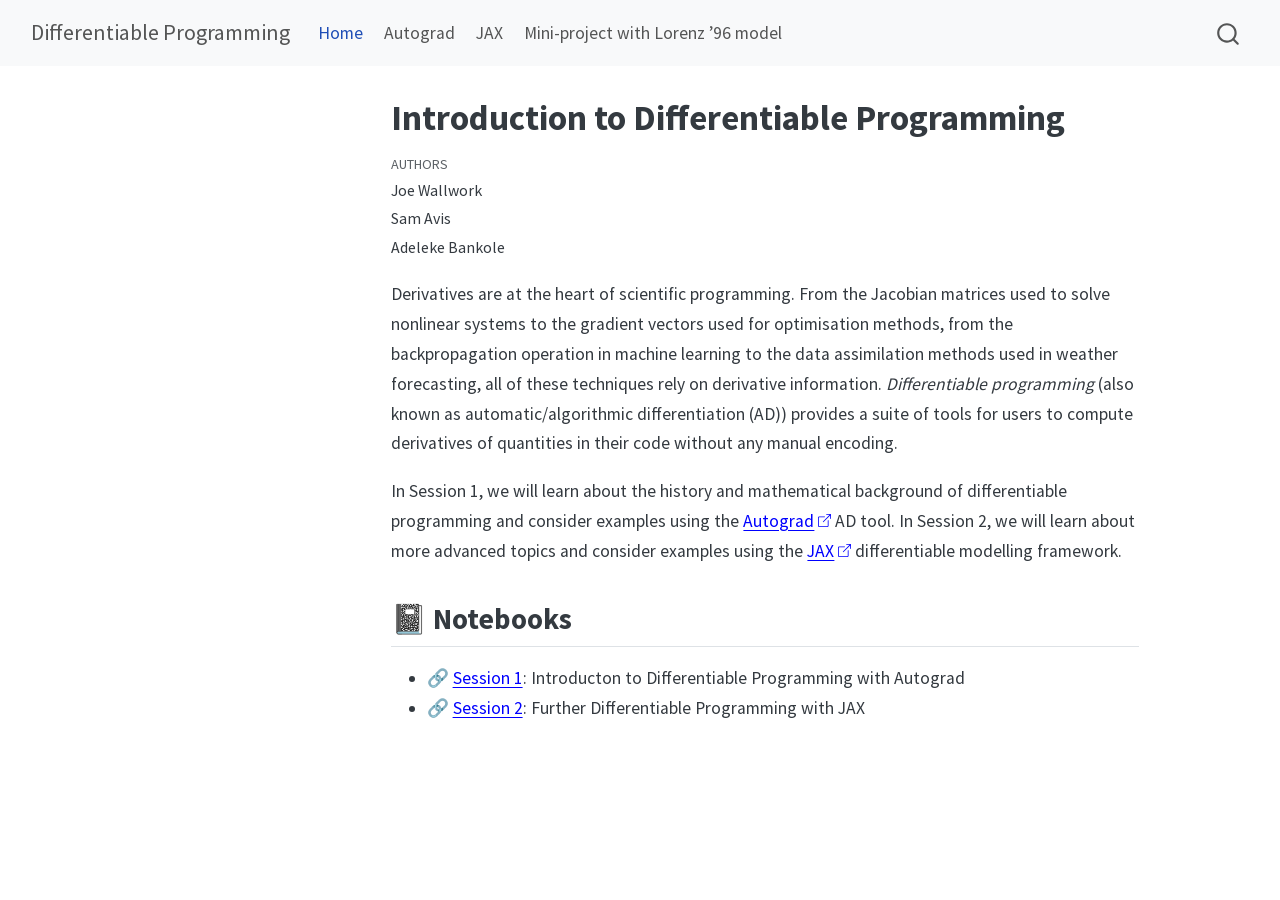
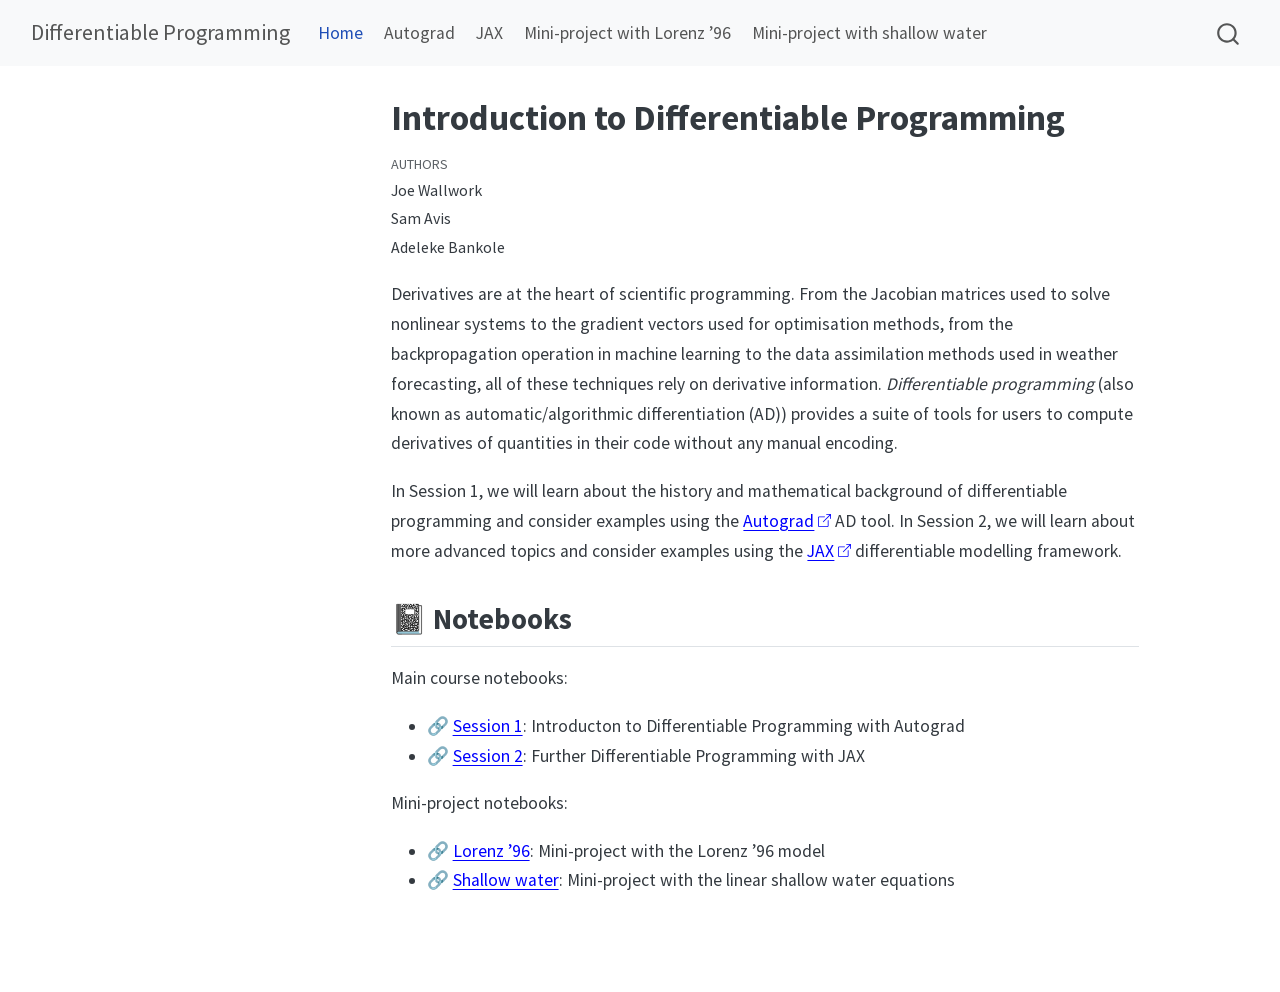
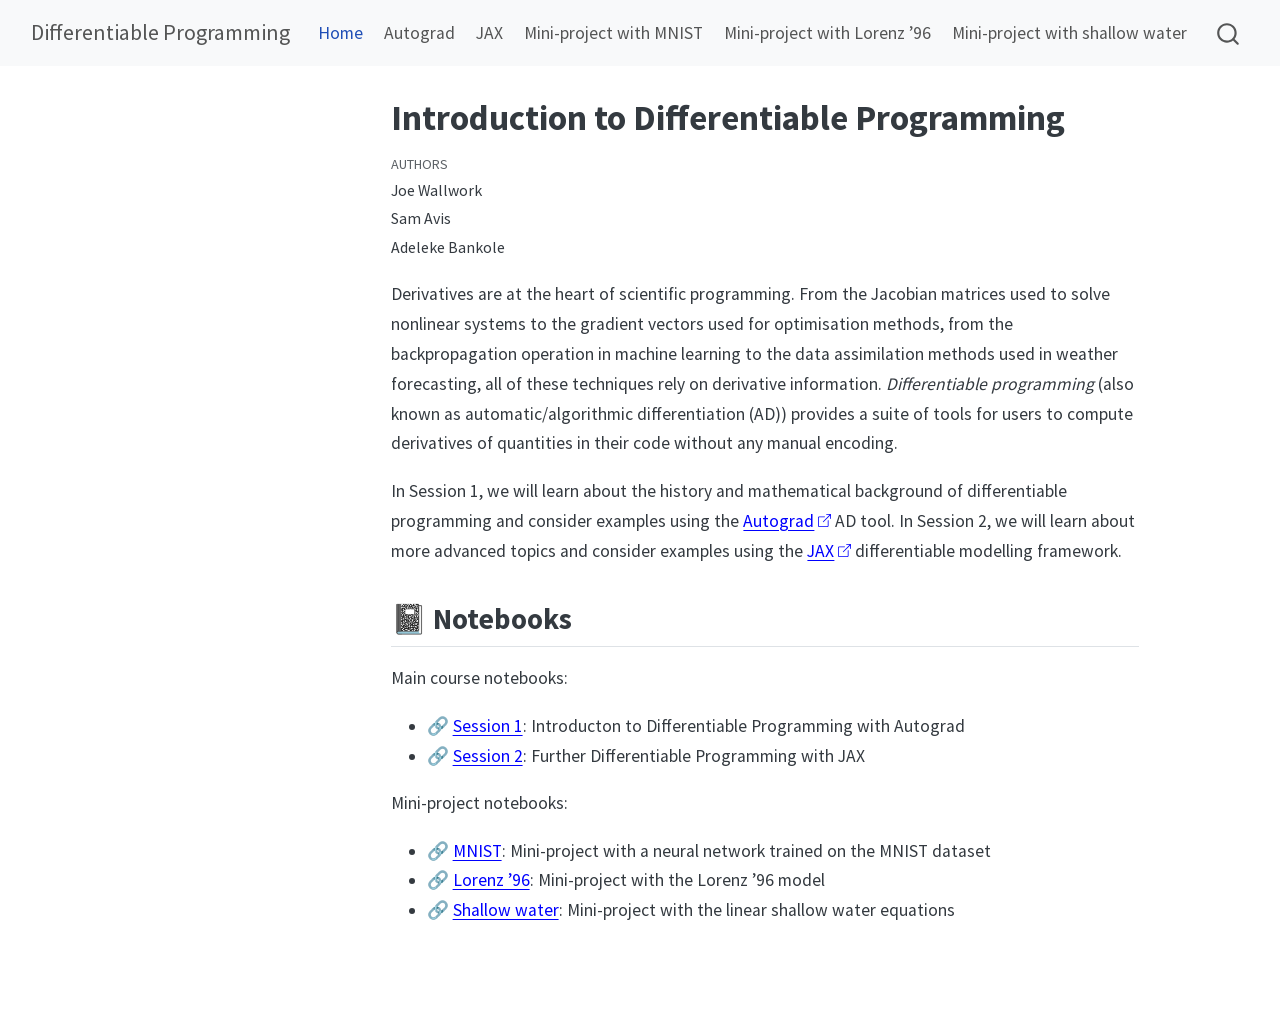
